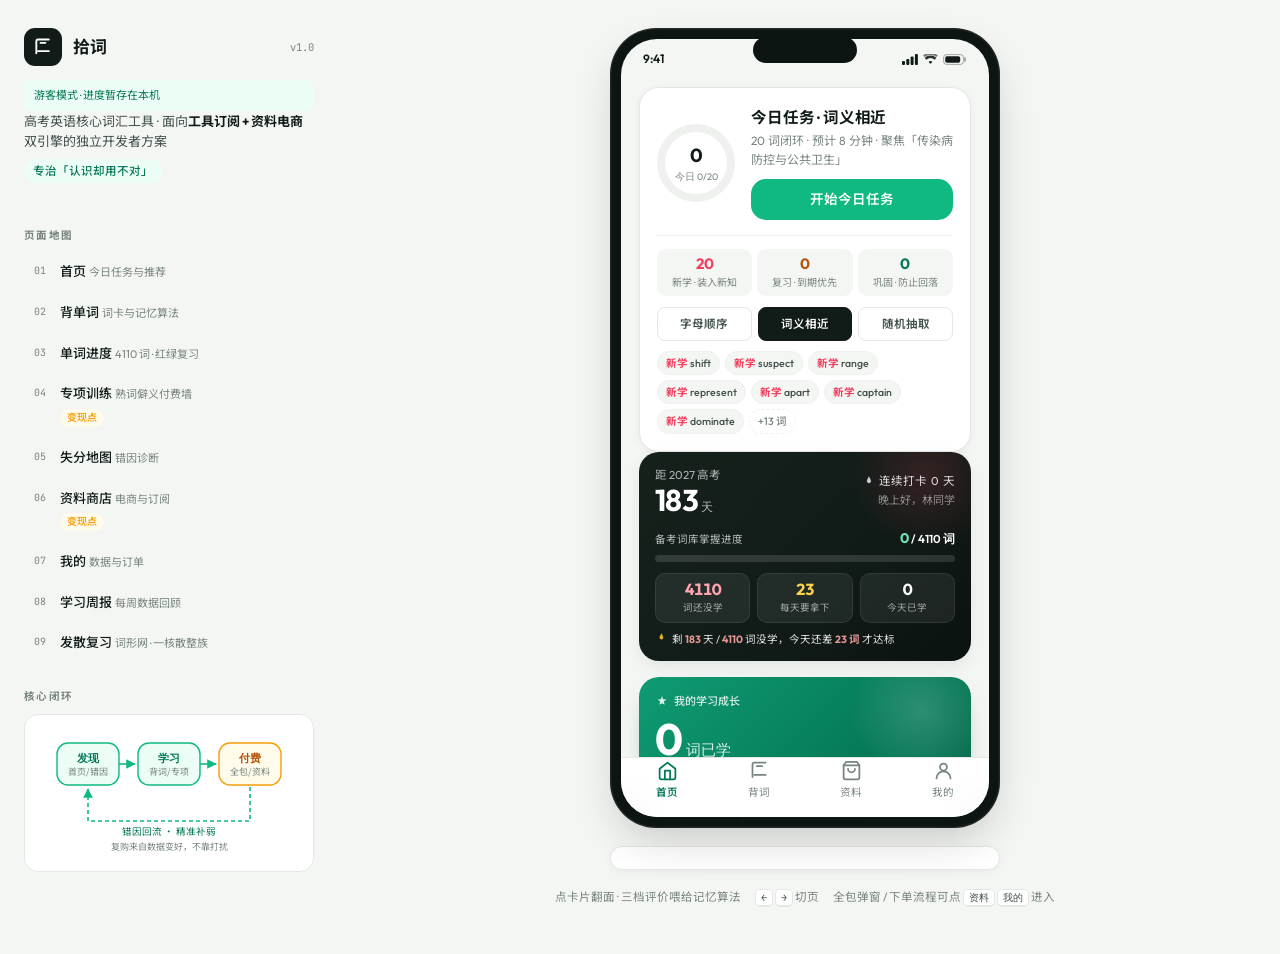
==== prototype/index.html @ 77f42fe4 "@ feat: 拾词应用完整升级 — 云服务、今日任务组卷、A-Z 索引与答题交互 - 应用架构：app/ 多文件为唯一可维护源，prototype/index.html 为构建产物 - 云服务：手机" ====
<!DOCTYPE html>
<html lang="zh-CN">
<head>
<meta charset="utf-8">
<meta name="viewport" content="width=device-width, initial-scale=1">
<title>拾词 · 高考英语核心词</title>
<link rel="preconnect" href="https://fonts.googleapis.com">
<link rel="preconnect" href="https://fonts.gstatic.com" crossorigin>
<link href="https://fonts.googleapis.com/css2?family=Outfit:wght@400;500;600;700&family=Noto+Sans+SC:wght@400;500;700&family=JetBrains+Mono:wght@400;500&display=swap" rel="stylesheet">
<style>
:root{
  --canvas:#f4f6f3;
  --card:#ffffff;
  --ink:#111c18;
  --ink-2:#42514c;
  --ink-3:#78857f;
  --line:#e4e8e3;
  --line-2:#eef1ed;
  --accent:#10b981;
  --accent-deep:#047857;
  --accent-tint:#ecfdf5;
  --danger:#f43f5e;
  --danger-tint:#fff1f3;
  --warn:#f59e0b;
  --warn-tint:#fffbeb;
  --shadow-s:0 2px 8px rgba(16,24,20,.05);
  --shadow-m:0 6px 20px -4px rgba(16,24,20,.10);
  --shadow-l:0 18px 44px -10px rgba(16,24,20,.22);
  --r-s:10px; --r-m:14px; --r-l:20px; --r-xl:26px;
}
*{box-sizing:border-box;margin:0;padding:0}
html{-webkit-text-size-adjust:100%}
body{
  font-family:'Outfit','Noto Sans SC','PingFang SC','Hiragino Sans GB','Microsoft YaHei',sans-serif;
  background:var(--canvas);color:var(--ink);
  font-size:14px;line-height:1.55;
  -webkit-font-smoothing:antialiased;
  padding:28px 24px 48px;
}
button{font:inherit;color:inherit;background:none;border:none;cursor:pointer}
svg{display:block}
::selection{background:var(--accent);color:#fff}

/* ---------- layout ---------- */
.layout{max-width:1320px;margin:0 auto;display:grid;grid-template-columns:296px minmax(0,1fr);gap:34px;align-items:start}
.side{position:sticky;top:28px;max-height:calc(100vh - 56px);overflow:auto;padding-right:6px}
.side::-webkit-scrollbar{width:5px}
.side::-webkit-scrollbar-thumb{background:#d5dbd5;border-radius:4px}

.brand{display:flex;align-items:center;gap:11px;margin-bottom:14px}
.brand-mark{width:38px;height:38px;border-radius:11px;background:var(--ink);color:#fff;display:grid;place-items:center;flex:none}
.brand h1{font-size:17px;font-weight:700;letter-spacing:-.01em}
.brand .ver{font-family:'JetBrains Mono',monospace;font-size:10.5px;color:var(--ink-3);margin-left:auto}
.side-lede{font-size:13px;color:var(--ink-2);margin-bottom:8px}
.side-lede b{color:var(--ink)}
.tagline{display:inline-block;background:var(--accent-tint);color:var(--accent-deep);font-size:11.5px;font-weight:500;padding:3px 9px;border-radius:99px;margin-bottom:18px}

.side h2{font-size:10.5px;font-weight:700;letter-spacing:.13em;text-transform:uppercase;color:var(--ink-3);margin:26px 0 10px}
.navlist{display:flex;flex-direction:column;gap:3px}
.navitem{display:flex;gap:10px;align-items:flex-start;text-align:left;padding:8px 10px;border-radius:var(--r-s);transition:background .18s,transform .18s;width:100%}
.navitem:hover{background:#fff;transform:translateX(2px)}
.navitem.on{background:#fff;box-shadow:var(--shadow-s)}
.navitem .n{font-family:'JetBrains Mono',monospace;font-size:10px;color:var(--ink-3);padding-top:2px;flex:none;width:16px}
.navitem.on .n{color:var(--accent-deep)}
.navitem .t{font-size:13px;font-weight:500;line-height:1.35}
.navitem .d{font-size:11px;color:var(--ink-3);line-height:1.4}
.navitem .pay{display:inline-block;margin-top:4px;font-size:10px;font-weight:600;color:var(--warn);background:var(--warn-tint);border-radius:99px;padding:1px 7px}

.dlist{list-style:none;display:flex;flex-direction:column;gap:11px}
.dlist li{display:grid;grid-template-columns:16px 1fr;gap:9px;font-size:12.5px;color:var(--ink-2);line-height:1.5}
.dlist .k{color:var(--accent-deep);font-weight:700;font-family:'JetBrains Mono',monospace;font-size:11px;padding-top:1px}
.dlist b{color:var(--ink);font-weight:600}

.flowcard{background:#fff;border:1px solid var(--line);border-radius:var(--r-m);padding:14px 14px 10px}
.sidefoot{font-size:11px;color:var(--ink-3);margin-top:24px;padding-top:14px;border-top:1px solid var(--line)}
.sidefoot code{font-family:'JetBrains Mono',monospace;font-size:10.5px;background:#fff;border:1px solid var(--line);padding:1px 5px;border-radius:5px}

/* ---------- stage ---------- */
.main{display:flex;flex-direction:column;align-items:center;gap:18px}
.phone{
  width:390px;height:800px;background:#0d1512;border-radius:46px;padding:11px;
  box-shadow:var(--shadow-l),0 0 0 1.5px rgba(255,255,255,.08) inset;
  position:relative;flex:none;
}
.bezel{position:relative;width:100%;height:100%;background:var(--canvas);border-radius:36px;overflow:hidden;display:flex;flex-direction:column}
.statusbar{height:40px;flex:none;display:flex;align-items:center;justify-content:space-between;padding:0 22px;font-size:12px;font-weight:600;font-family:'Outfit',sans-serif;color:var(--ink)}
.sb-r{display:flex;gap:5px;align-items:center}
.notch{position:absolute;top:9px;left:50%;transform:translateX(-50%);width:104px;height:26px;background:#0d1512;border-radius:99px;z-index:40}
.screens{flex:1;position:relative;overflow:hidden}
.screen{position:absolute;inset:0;overflow-y:auto;overflow-x:hidden;padding:0 18px 26px;display:none;scrollbar-width:none}
.screen::-webkit-scrollbar{display:none}
.screen.on{display:block;animation:fade .26s ease}
@keyframes fade{from{opacity:0;transform:translateY(6px)}to{opacity:1;transform:none}}
.screen.sub .stophon{display:none}

.home-ind{position:absolute;bottom:7px;left:50%;transform:translateX(-50%);width:132px;height:4.5px;border-radius:99px;background:rgba(17,28,24,.26);z-index:45;pointer-events:none}

/* ---------- tabbar ---------- */
.tabbar{height:60px;flex:none;background:rgba(255,255,255,.93);backdrop-filter:blur(14px);border-top:1px solid var(--line);display:flex;padding-bottom:14px;transition:transform .28s ease}
.phone.no-tab .tabbar{transform:translateY(100%);position:absolute;bottom:0;left:11px;right:11px;border-radius:0 0 36px 36px}
.tab{flex:1;display:flex;flex-direction:column;align-items:center;justify-content:center;gap:3px;font-size:10.5px;color:var(--ink-3);transition:color .18s}
.tab.on{color:var(--accent-deep);font-weight:600}
.tab .badge{position:absolute;top:6px;margin-left:22px;background:var(--danger);color:#fff;font-size:9px;line-height:1;padding:2px 4.5px;border-radius:99px;font-family:'Outfit',sans-serif;font-weight:700}

/* ---------- generic phone UI ---------- */
.ptop{padding-top:8px}
.scr-title{font-size:22px;font-weight:700;letter-spacing:-.02em;margin:2px 0 2px}
.scr-sub{font-size:12.5px;color:var(--ink-3);margin-bottom:14px}
.sec-head{display:flex;align-items:baseline;justify-content:space-between;margin:20px 0 10px}
.sec-head h3{font-size:14px;font-weight:700;letter-spacing:-.01em}
.sec-head .more{font-size:12px;color:var(--accent-deep);font-weight:600;display:flex;align-items:center;gap:2px}
.card{background:var(--card);border:1px solid var(--line);border-radius:var(--r-l);box-shadow:var(--shadow-s)}
.btn{display:flex;align-items:center;justify-content:center;gap:7px;width:100%;border-radius:15px;font-weight:600;transition:transform .16s,opacity .16s,background .16s}
.btn:active{transform:scale(.975)}
.btn-primary{background:var(--accent);color:#fff;font-size:15px;padding:14px}
.btn-primary:hover{background:var(--accent-deep)}
.btn-ghost{background:#fff;border:1px solid var(--line);color:var(--ink-2);font-size:14px;padding:12px}
.btn-ghost:hover{border-color:var(--ink-3)}
.btn-line{background:transparent;color:var(--accent-deep);font-size:13px;font-weight:600;padding:10px}
.btn-sm{font-size:12.5px;padding:9px 14px;border-radius:11px;width:auto;display:inline-flex}
.btn-dark{background:var(--ink);color:#fff;font-size:15px;padding:14px}

.backbar{display:flex;align-items:center;gap:10px;padding:6px 0 12px}
.backbar h3{font-size:16px;font-weight:700;letter-spacing:-.01em}
.icon-btn{width:32px;height:32px;border-radius:10px;background:#fff;border:1px solid var(--line);display:grid;place-items:center;flex:none;transition:background .16s}
.icon-btn:hover{background:var(--line-2)}

/* ---------- home ---------- */
/* 高考备考仪表盘：倒计时 + 备考进度 + 危机感数据，绑定真实学习数据 */
.countdown{display:block;background:linear-gradient(135deg,#16211c 0%,var(--ink) 55%,#0b120f 100%);color:#fff;border-radius:var(--r-l);padding:14px 16px 13px;margin-bottom:16px;box-shadow:var(--shadow-m);position:relative;overflow:hidden}
.countdown::before{content:"";position:absolute;right:-30px;top:-50px;width:150px;height:150px;border-radius:50%;background:radial-gradient(circle,rgba(244,63,94,.16),rgba(244,63,94,0) 68%)}
.cd-top{display:flex;align-items:center;justify-content:space-between;position:relative;z-index:1}
.countdown .lbl{font-size:11.5px;opacity:.66}
.countdown .num{font-family:'Outfit',sans-serif;font-size:30px;font-weight:700;line-height:1.08;letter-spacing:-.02em}
.countdown .num small{font-size:12px;font-weight:500;opacity:.7;margin-left:3px}
.countdown .r{text-align:right}
.countdown .streak{font-size:11.5px;opacity:.85;display:flex;align-items:center;gap:4px;justify-content:flex-end}
.cd-greet{font-size:11px;opacity:.5;margin-top:2px}
/* 备考进度条 */
.cd-meter{margin-top:12px;position:relative;z-index:1}
.cd-mrow{display:flex;align-items:baseline;justify-content:space-between;margin-bottom:5px}
.cd-mrow .t{font-size:10.5px;opacity:.7}
.cd-mrow .v{font-family:'Outfit',sans-serif;font-size:11.5px;font-weight:600}
.cd-mrow .v b{color:#6ee7b7;font-size:14px}
.cd-track{height:7px;background:rgba(255,255,255,.13);border-radius:99px;overflow:hidden}
.cd-track i{display:block;height:100%;width:0;border-radius:99px;background:linear-gradient(90deg,#34d399,#a7f3d0);transition:width .8s cubic-bezier(.4,0,.2,1);box-shadow:0 0 10px rgba(52,211,153,.6)}
/* 危机感数据行 */
.cd-stats{display:flex;gap:7px;margin-top:11px}
.cd-stat{flex:1;background:rgba(255,255,255,.07);border:1px solid rgba(255,255,255,.08);border-radius:10px;padding:7px 6px;text-align:center}
.cd-stat b{display:block;font-family:'Outfit',sans-serif;font-size:16px;font-weight:700;line-height:1.1;font-variant-numeric:tabular-nums}
.cd-stat span{font-size:9.5px;opacity:.6;display:block;margin-top:2px}
.cd-stat.warn b{color:#fda4af}
.cd-stat.hot b{color:#fcd34d}
.cd-urgent{margin-top:9px;font-size:10.5px;line-height:1.5;opacity:.9;display:flex;align-items:flex-start;gap:5px}
.cd-urgent .fire{flex:none}
.cd-urgent b{color:#fca5a5;font-weight:700}
.cd-urgent.good b{color:#6ee7b7}

.today-card{padding:17px;display:flex;gap:16px;align-items:center}
.ring{width:78px;height:78px;border-radius:50%;flex:none;display:grid;place-items:center;position:relative}
.ring::after{content:"";position:absolute;inset:8px;background:#fff;border-radius:50%}
.ring-in{position:relative;z-index:2;text-align:center;font-family:'Outfit',sans-serif}
.ring-in b{font-size:19px;font-weight:700;letter-spacing:-.02em}
.ring-in span{display:block;font-size:9.5px;color:var(--ink-3);margin-top:-2px}
.today-meta{flex:1;min-width:0}
.today-meta h4{font-size:15.5px;font-weight:700;letter-spacing:-.01em;margin-bottom:3px}
.today-meta p{font-size:12px;color:var(--ink-3);margin-bottom:10px}
.today-top{display:flex;gap:16px;align-items:center}
.dp-seg{display:flex;gap:5px;margin-top:15px;padding-top:13px;border-top:1px solid var(--line-2)}
.dp-seg .seg{flex:1;text-align:center;border-radius:9px;padding:7px 3px 6px;background:var(--canvas)}
.dp-seg .seg b{display:block;font-family:'Outfit';font-size:15px;font-weight:700;line-height:1.1}
.dp-seg .seg span{display:block;font-size:10px;color:var(--ink-3);margin-top:2px}
.dp-seg .seg.s-new b{color:var(--danger)}
.dp-seg .seg.s-review b{color:#b45309}
.dp-seg .seg.s-consolidate b{color:var(--accent-deep)}
.dp-orders{display:flex;gap:6px;margin-top:11px}
.dp-orders button{flex:1;font-size:11.5px;font-weight:600;border:1px solid var(--line);background:#fff;color:var(--ink-2);border-radius:8px;padding:7px 4px;cursor:pointer;transition:.15s}
.dp-orders button.on{background:var(--ink);border-color:var(--ink);color:#fff}
.dp-peek{display:flex;flex-wrap:wrap;gap:5px;margin-top:10px}
.dp-peek .pk{font-size:10.5px;font-weight:500;padding:3px 8px;border-radius:99px;background:var(--canvas);color:var(--ink-2);border:1px solid var(--line-2)}
.dp-peek .pk b{font-weight:700}
.dp-peek .pk.k-new b{color:var(--danger)}
.dp-peek .pk.k-review b{color:#b45309}
.dp-peek .pk.k-consolidate b{color:var(--accent-deep)}
.dp-peek .pk.more{color:var(--ink-3);background:transparent;border-style:dashed}

.hero-entry{background:linear-gradient(160deg,var(--accent) 0%,var(--accent-deep) 100%);color:#fff;border-radius:var(--r-l);padding:16px 17px;margin-bottom:11px;box-shadow:0 10px 24px -12px rgba(4,120,87,.65);position:relative;overflow:hidden}
.hero-entry::after{content:"";position:absolute;right:-34px;top:-34px;width:120px;height:120px;border-radius:50%;background:rgba(255,255,255,.09)}
.hero-entry .k{display:inline-flex;align-items:center;gap:4px;font-size:10.5px;font-weight:600;background:rgba(255,255,255,.2);padding:2px 8px;border-radius:99px;margin-bottom:8px}
.hero-entry h4{font-size:16.5px;font-weight:700;letter-spacing:-.01em;margin-bottom:4px}
.hero-entry p{font-size:12px;opacity:.88;margin-bottom:12px}
.hero-entry .go{background:#fff;color:var(--accent-deep);font-size:13px;font-weight:700;padding:9px 16px;border-radius:11px;display:inline-flex;align-items:center;gap:5px}

.two-grid{display:grid;grid-template-columns:1fr 1fr;gap:11px}
.small-entry{padding:14px}
.small-entry .ic{width:32px;height:32px;border-radius:10px;display:grid;place-items:center;margin-bottom:9px}
.small-entry h4{font-size:14px;font-weight:700;letter-spacing:-.01em;margin-bottom:2px}
.small-entry p{font-size:11.5px;color:var(--ink-3);margin-bottom:9px;line-height:1.4}
.small-entry .go{font-size:11.5px;font-weight:700;color:var(--accent-deep);display:flex;align-items:center;gap:3px}

.prod-scroll{display:flex;gap:11px;overflow-x:auto;padding-bottom:6px;margin:0 -18px;padding-left:18px;padding-right:18px;scrollbar-width:none}
.prod-scroll::-webkit-scrollbar{display:none}
.prod-card{width:158px;flex:none;overflow:hidden}
.prod-cover{height:92px;border-radius:14px 14px 0 0;display:grid;place-items:center;color:#fff;font-weight:700;font-size:12.5px;letter-spacing:.02em;text-align:center;padding:8px;line-height:1.3}
.prod-body{padding:10px 11px 12px;border:1px solid var(--line);border-top:none;border-radius:0 0 14px 14px;background:#fff}
.prod-body h5{font-size:12.5px;font-weight:600;line-height:1.35;height:34px;overflow:hidden;margin-bottom:6px}
.prod-price{display:flex;align-items:baseline;gap:6px}
.prod-price b{font-family:'Outfit',sans-serif;font-size:16px;font-weight:700;color:var(--danger);letter-spacing:-.02em}
.prod-price span{font-size:10.5px;color:var(--ink-3);text-decoration:line-through}
.prod-meta{font-size:10.5px;color:var(--ink-3);margin-top:3px}

/* ---------- study / card ---------- */
.studybar{display:flex;align-items:center;gap:11px;padding:6px 0 14px}
.pbar{flex:1;height:6px;background:var(--line);border-radius:99px;overflow:hidden}
.pbar i{display:block;height:100%;background:var(--accent);border-radius:99px;transition:width .35s cubic-bezier(.4,0,.2,1)}
.studybar .cnt{font-family:'JetBrains Mono',monospace;font-size:11px;color:var(--ink-3);flex:none}

.wcard-wrap{perspective:1400px;margin-bottom:16px}
.wcard{position:relative;transform-style:preserve-3d;transition:transform .5s cubic-bezier(.4,.2,.2,1);cursor:pointer;display:grid}
.wcard.flip{transform:rotateY(180deg)}
.face{grid-area:1/1;align-self:start;backface-visibility:hidden;-webkit-backface-visibility:hidden;background:#fff;border:1px solid var(--line);border-radius:var(--r-xl);box-shadow:var(--shadow-m);padding:26px 22px;min-height:270px;display:flex;flex-direction:column}
.face.back{transform:rotateY(180deg);padding:20px 19px;justify-content:flex-start}
/* 今日任务答错翻卡背面：限制高度并可滚动，容纳义项树/例句/搭配/词形网 */
.wcard .face.back{max-height:62vh;overflow-y:auto;overscroll-behavior:contain}
.wcard .face.back .w-word{margin-bottom:1px}
.wcard .face.back .bk-title{margin-top:12px;margin-bottom:5px}
.qfeed.ok b{color:var(--accent-deep)}
.w-word{font-family:'Outfit',sans-serif;font-size:33px;font-weight:600;letter-spacing:-.02em;line-height:1.1}
.w-ipa{font-family:'JetBrains Mono',monospace;font-size:12px;color:var(--ink-3);margin-top:5px}
.w-pos{font-size:11px;font-weight:600;color:var(--accent-deep);background:var(--accent-tint);padding:2px 8px;border-radius:99px;margin-top:11px;align-self:flex-start}
.w-def{font-size:15px;margin-top:11px;line-height:1.6}
.w-def .pos-tag{font-size:11px;color:var(--ink-3);font-family:'Outfit',sans-serif;margin-right:5px}
.tap-hint{margin-top:auto;text-align:center;font-size:11.5px;color:var(--ink-3);display:flex;align-items:center;justify-content:center;gap:5px}

.bk-row{display:flex;align-items:center;gap:6px;margin-bottom:12px}
.bk{font-size:10.5px;font-weight:600;padding:2.5px 8px;border-radius:7px;background:var(--warn-tint);color:#b45309}
.bk.g{background:var(--accent-tint);color:var(--accent-deep)}
.bk.n{background:#eef2ff;color:#4f46e5}
.bk-title{font-size:10.5px;font-weight:700;letter-spacing:.09em;text-transform:uppercase;color:var(--ink-3);margin:14px 0 7px;display:flex;align-items:center;gap:6px}
.ex{background:var(--accent-tint);border-left:2.5px solid var(--accent);border-radius:0 12px 12px 0;padding:11px 13px}
.ex p{font-size:13.5px;line-height:1.55;color:var(--ink)}
.ex .zh{font-size:12px;color:var(--ink-2);margin-top:6px}
.ex .src{font-size:10px;color:var(--ink-3);margin-top:7px;display:flex;align-items:center;gap:4px}
.cols{display:flex;flex-wrap:wrap;gap:6px}
.col{font-size:12px;background:var(--line-2);border-radius:8px;padding:5px 9px;color:var(--ink-2);font-family:'Outfit','Noto Sans SC',sans-serif}
.word-note{font-size:12.5px;color:var(--ink-2);line-height:1.6;background:var(--warn-tint);border-radius:12px;padding:10px 12px}
.word-note b{color:#b45309}
/* 词形网：第二记忆维度，琥珀色系，与义项树的绿色区分 */
.fam-wrap{border:1px solid #f3d9a4;border-radius:12px;padding:11px 12px;background:#fffdf7}
.fam-hd{display:flex;align-items:center;justify-content:space-between;margin-bottom:9px}
.fam-hd .fam-core{font-family:'Outfit',sans-serif;font-size:15px;font-weight:600;color:var(--ink)}
.fam-hd .fam-state{font-family:'JetBrains Mono',monospace;font-size:10px;color:#b45309}
.fam-group{margin-top:8px}
.fam-lbl{font-size:10px;color:var(--ink-3);letter-spacing:.04em;margin-bottom:5px;display:flex;align-items:center;gap:5px}
.fam-lbl .dot{width:6px;height:6px;border-radius:50%;display:inline-block}
.fam-lbl .dot.deriv{background:#d97706}
.fam-lbl .dot.conf{background:var(--danger)}
.fam-chips{display:flex;flex-wrap:wrap;gap:5px}
.fchip{font-family:'Outfit','Noto Sans SC',sans-serif;font-size:11.5px;background:#fff;border:1px solid #f0d9b0;border-radius:7px;padding:4px 8px;color:#92400e}
.fchip.derived{border-style:dashed}
.fchip.conf{border-color:#f3c4c9;color:var(--danger);background:var(--danger-tint)}
.fam-mast{margin-top:9px}
.fam-mast .mast-bar{background:#f6e7cd}
.fam-mast .mast-fill{background:#d97706}
.reflow-note{margin-top:10px;display:flex;align-items:center;gap:6px;font-size:11px;color:#b45309;background:#fffbeb;border:1px dashed #f0c674;border-radius:8px;padding:7px 9px;line-height:1.4}
/* 发散复习页 */
.fam-lead{padding:4px 2px 0}
.fam-lead h3{font-family:'Outfit','Noto Sans SC',sans-serif;font-size:19px;font-weight:600;margin:0 0 4px}
.fam-lead p{font-size:12px;color:var(--ink-3);margin:0 0 4px;line-height:1.6}
.fam-filter{display:flex;gap:6px;flex-wrap:wrap;margin:12px 0 6px}
.fam-filter button{font-size:11.5px;border:1px solid var(--line);background:#fff;border-radius:999px;padding:6px 12px;color:var(--ink-2);cursor:pointer}
.fam-filter button.on{background:#fffbeb;border-color:#f0c674;color:#b45309;font-weight:500}
.fam-qcard{background:#fff;border:1px solid var(--line);border-radius:16px;padding:18px;margin-top:12px}
.fam-qhead{display:flex;align-items:flex-start;justify-content:space-between;gap:10px}
.fam-qword{font-family:'Outfit',sans-serif;font-size:27px;font-weight:600;letter-spacing:-.02em}
.fam-qipa{font-family:'JetBrains Mono',monospace;font-size:11px;color:var(--ink-3);margin-top:2px}
.fam-mring{width:52px;height:52px;flex:none;position:relative}
.fam-mring svg{width:52px;height:52px;transform:rotate(-90deg)}
.fam-mring .lbl{position:absolute;inset:0;display:grid;place-items:center;font-family:'JetBrains Mono',monospace;font-size:11px;color:var(--ink)}
.fam-sep{margin:16px 0 10px;font-size:10px;letter-spacing:.1em;color:var(--ink-3);display:flex;align-items:center;gap:7px}
.fam-sep::after{content:'';flex:1;height:1px;background:var(--line-2)}
.fam-wordgrid{display:flex;flex-wrap:wrap;gap:7px}
.fam-bigchip{font-family:'Outfit','Noto Sans SC',sans-serif;font-size:14px;border-radius:10px;padding:9px 13px;border:1.5px solid #f0d9b0;background:#fffdf7;color:#92400e}
.fam-bigchip.conf{border-color:#f3c4c9;background:var(--danger-tint);color:var(--danger)}
.fam-sensehint{margin-top:14px;background:var(--accent-tint);border-radius:11px;padding:11px 13px;font-size:12.5px;line-height:1.6;color:var(--ink-2)}
.fam-sensehint b{color:var(--accent-deep)}
.fam-rate{display:grid;grid-template-columns:1fr 1fr 1fr;gap:9px;margin-top:16px}
.fam-rate button{border-radius:14px;padding:12px 6px;text-align:center;border:1.5px solid var(--line);background:#fff;cursor:pointer}
.fam-rate button b{display:block;font-size:13px;font-weight:600}
.fam-rate button span{font-size:10px;color:var(--ink-3);font-family:'JetBrains Mono',monospace}
.fam-rate button.u:hover{border-color:var(--danger);background:var(--danger-tint)}
.fam-rate button.v:hover{border-color:var(--warn);background:var(--warn-tint)}
.fam-rate button.k:hover{border-color:var(--accent);background:var(--accent-tint)}
.fam-sched{margin-top:11px;text-align:center;font-family:'JetBrains Mono',monospace;font-size:10.5px;color:var(--ink-3);min-height:14px}
.fam-empty{text-align:center;padding:48px 20px;color:var(--ink-3)}
.fam-empty h3{font-size:17px;color:var(--ink);margin:12px 0 6px}
/* 书籍详情 + 试读 */
.bk-cover{background:linear-gradient(150deg,#0f766e,#115e59);border-radius:16px;padding:20px;color:#fff;position:relative;overflow:hidden}
.bk-cover .bk-eyebrow{font-family:'JetBrains Mono',monospace;font-size:10px;letter-spacing:.12em;opacity:.75}
.bk-cover h2{font-family:'Outfit','Noto Sans SC',sans-serif;font-size:23px;font-weight:600;line-height:1.3;margin:8px 0 6px}
.bk-cover .bk-sub{font-size:12px;opacity:.85;line-height:1.6}
.bk-cover .bk-badge{position:absolute;top:16px;right:16px;font-size:10px;background:rgba(255,255,255,.18);border:1px solid rgba(255,255,255,.3);border-radius:999px;padding:4px 10px}
.bk-pts{display:flex;flex-direction:column;gap:9px;margin:14px 0}
.bk-pt{display:flex;gap:9px;align-items:flex-start;font-size:12.5px;color:var(--ink-2);line-height:1.5}
.bk-pt .ic{width:20px;height:20px;border-radius:7px;background:var(--accent-tint);color:var(--accent-deep);display:grid;place-items:center;flex:none;margin-top:1px}
.bk-pt b{color:var(--ink)}
.bk-tiers{display:flex;flex-direction:column;gap:8px;margin:12px 0}
.bk-tier{display:flex;align-items:center;justify-content:space-between;border:1.5px solid var(--line);border-radius:12px;padding:11px 13px;cursor:pointer;background:#fff}
.bk-tier.on{border-color:var(--accent);background:var(--accent-tint)}
.bk-tier .lt b{font-size:13.5px}
.bk-tier .lt span{display:block;font-size:11px;color:var(--ink-3);margin-top:2px}
.bk-tier .rt{font-family:'Outfit',sans-serif;font-size:17px;font-weight:600;color:var(--accent-deep)}
.bk-preview{margin-top:14px}
.bk-preview .pv-head{display:flex;align-items:center;justify-content:space-between;margin-bottom:9px}
.bk-preview .pv-head h4{font-size:13.5px;margin:0}
.bk-preview .pv-head span{font-size:11px;color:var(--ink-3)}
.pv-word{background:#fff;border:1px solid var(--line);border-radius:14px;padding:15px;margin-bottom:9px}
.pv-word .pv-top{display:flex;align-items:baseline;gap:9px;margin-bottom:10px}
.pv-word .pv-w{font-family:'Outfit',sans-serif;font-size:21px;font-weight:600}
.pv-word .pv-ipa{font-family:'JetBrains Mono',monospace;font-size:10.5px;color:var(--ink-3)}
.pv-sense{border-top:1px dashed var(--line);padding-top:9px;margin-top:9px}
.pv-sense:first-of-type{border-top:none;padding-top:0;margin-top:0}
.pv-sense .pv-st{font-size:12.5px;font-weight:600;color:var(--ink)}
.pv-sense .lv{font-family:'JetBrains Mono',monospace;font-size:9px;color:var(--danger);border:1px solid var(--danger);border-radius:4px;padding:1px 5px;margin-left:6px}
.pv-sense .pv-ex{font-size:12px;color:var(--ink-2);line-height:1.6;margin:5px 0 3px;font-style:italic}
.pv-sense .pv-zh{font-size:11.5px;color:var(--ink-3);line-height:1.5}
.pv-sense .pv-col{font-size:10.5px;color:var(--accent-deep);margin-top:5px}
.pv-sense .pv-src{font-size:9.5px;color:var(--ink-3);margin-top:5px;font-family:'JetBrains Mono',monospace}
.pv-more{text-align:center;padding:10px;font-size:12px;color:var(--ink-3)}
/* 搭配速记手册试读 */
.bk2-cover{background:linear-gradient(150deg,#475569,#1e293b);border-radius:16px;padding:20px;color:#fff;position:relative;overflow:hidden}
.bk2-cover .bk-eyebrow{font-family:'JetBrains Mono',monospace;font-size:10px;letter-spacing:.12em;opacity:.75}
.bk2-cover h2{font-family:'Outfit','Noto Sans SC',sans-serif;font-size:23px;font-weight:600;line-height:1.3;margin:8px 0 6px}
.bk2-cover .bk-sub{font-size:12px;opacity:.85;line-height:1.6}
.bk2-cover .bk-badge{position:absolute;top:16px;right:16px;font-size:10px;background:rgba(255,255,255,.18);border:1px solid rgba(255,255,255,.3);border-radius:999px;padding:4px 10px}
.cl-group{margin-top:9px}
.cl-group-hd{font-size:11.5px;color:var(--ink-3);margin-bottom:5px;display:flex;align-items:center;gap:6px}
.cl-group-hd .trap{font-family:'JetBrains Mono',monospace;font-size:9px;color:var(--danger);border:1px solid var(--danger);border-radius:4px;padding:1px 5px}
.cl-item{border:1px solid var(--line);border-radius:9px;padding:8px 10px;margin-bottom:6px;background:#fff}
.cl-item .cl-t{font-family:'Outfit',sans-serif;font-size:13px;font-weight:500;color:var(--ink)}
.cl-item .cl-type{font-family:'JetBrains Mono',monospace;font-size:9px;color:#64748b;background:#f1f5f9;border-radius:4px;padding:1px 5px;margin-left:6px}
.cl-item .cl-ex{font-size:11.5px;color:var(--ink-2);line-height:1.55;margin-top:4px;font-style:italic}
.cl-item .cl-zh{font-size:10.5px;color:var(--ink-3);margin-top:2px}
.cl-item .cl-src{font-size:9px;color:var(--ink-3);margin-top:4px;font-family:'JetBrains Mono',monospace}
/* 训练册试读 */
.bk3-cover{background:linear-gradient(150deg,#b45309,#78350f);border-radius:16px;padding:20px;color:#fff;position:relative;overflow:hidden}
.bk3-cover .bk-eyebrow{font-family:'JetBrains Mono',monospace;font-size:10px;letter-spacing:.12em;opacity:.8}
.bk3-cover h2{font-family:'Outfit','Noto Sans SC',sans-serif;font-size:22px;font-weight:600;line-height:1.3;margin:8px 0 6px}
.bk3-cover .bk-sub{font-size:11.5px;opacity:.88;line-height:1.6}
.bk3-cover .bk-badge{position:absolute;top:16px;right:16px;font-size:10px;background:rgba(255,255,255,.18);border:1px solid rgba(255,255,255,.35);border-radius:999px;padding:4px 10px}
.qz-q{background:#fff;border:1px solid var(--line);border-radius:13px;padding:14px;margin-bottom:9px}
.qz-q .qz-hd{display:flex;justify-content:space-between;font-size:10.5px;color:var(--ink-3);font-family:'JetBrains Mono',monospace;margin-bottom:7px}
.qz-q .qz-stem{font-size:12.5px;line-height:1.6;color:var(--ink)}
.qz-q .qz-stem .blank{color:var(--accent-deep);font-weight:600;border-bottom:1px solid var(--accent)}
.qz-q .qz-cn{font-size:11px;color:var(--ink-3);line-height:1.5;margin-top:5px}
.qz-q .qz-opts{margin-top:9px;display:flex;flex-direction:column;gap:5px}
.qz-q .qz-opt{font-size:11.5px;padding:6px 9px;border-radius:7px;background:var(--line-2);color:var(--ink-2)}
.qz-q .qz-opt.right{background:var(--accent-tint);color:var(--accent-deep);font-weight:500}
.qz-q .qz-ans{font-size:11px;color:var(--ink-2);margin-top:8px;line-height:1.55}
.qz-q .qz-ans b{color:var(--accent-deep)}
/* 熟词僻义 · 高考常考变体词汇 */
.trap-box{margin-top:11px;background:var(--line-2);border:1px solid var(--line);border-radius:11px;padding:11px 12px}
.trap-box h5{margin:0 0 8px;font-size:11.5px;font-weight:700;color:var(--ink);display:flex;align-items:center;gap:6px}
.trap-box h5 span{font-size:9.5px;font-family:'JetBrains Mono',monospace;color:var(--ink-3);font-weight:400}
.trap-row{display:flex;flex-wrap:wrap;gap:6px}
.trap-chip{display:inline-flex;align-items:center;gap:5px;background:#fff;border:1px solid var(--line);border-radius:8px;padding:5px 8px;font-size:11px;color:var(--ink-2);max-width:100%}
.trap-chip .k{font-size:9px;font-family:'JetBrains Mono',monospace;color:var(--accent-deep);background:var(--accent-tint);border-radius:5px;padding:2px 5px;white-space:nowrap}
.trap-chip.common .k{color:#b45309;background:#fef3c7}
.trap-chip.confusable .k{color:#7c3aed;background:#ede9fe}
.var-word{border:1px solid var(--line);border-radius:11px;padding:10px 11px;margin-bottom:8px;background:#fff}
.var-word .var-head{display:flex;align-items:baseline;justify-content:space-between;margin-bottom:7px}
.var-word .var-head b{font-family:'Outfit',sans-serif;font-size:14px;color:var(--ink)}
.var-word .var-head span{font-size:10px;color:var(--ink-3)}
.var-grid{display:grid;grid-template-columns:repeat(2,minmax(0,1fr));gap:7px}
.var-item{background:var(--line-2);border-radius:8px;padding:7px 9px;min-width:0}
.var-item .vf{font-size:11.5px;color:var(--ink);font-weight:600;word-break:break-word}
.var-item .vk{font-size:9px;font-family:'JetBrains Mono',monospace;color:var(--ink-3);margin-top:3px}
/* 核心变体词熟练度 */
.tw-sum{display:grid;grid-template-columns:repeat(4,1fr);gap:7px;margin:10px 0 12px}
.tw-sum .cell{background:var(--line-2);border-radius:11px;padding:10px 4px;text-align:center}
.tw-sum .cell b{display:block;font-family:'Outfit',sans-serif;font-size:17px;font-weight:700;color:var(--ink)}
.tw-sum .cell span{font-size:9.5px;color:var(--ink-3)}
.tw-tabs{display:flex;gap:6px;flex-wrap:wrap;margin-bottom:10px}
.tw-tab{font-size:11px;padding:6px 10px;border-radius:999px;border:1px solid var(--line);background:#fff;color:var(--ink-2)}
.tw-tab.on{background:var(--accent-tint);border-color:var(--accent);color:var(--accent-deep);font-weight:600}
.tw-search{width:100%;border:1px solid var(--line);border-radius:10px;padding:9px 11px;font-size:12px;background:#fff;color:var(--ink);margin-bottom:10px;outline:none}
.tw-row{border:1px solid var(--line);border-radius:12px;padding:11px 12px;margin-bottom:8px;background:#fff}
.tw-row .hd{display:flex;align-items:center;justify-content:space-between;gap:8px}
.tw-row .hd b{font-family:'Outfit',sans-serif;font-size:15px;color:var(--ink)}
.tw-row .hd .lv{font-size:9px;font-family:'JetBrains Mono',monospace;color:var(--ink-3);background:var(--line-2);border-radius:5px;padding:2px 6px}
.tw-row .sense{font-size:11px;color:var(--ink-2);line-height:1.5;margin-top:4px}
.tw-row .meta{font-size:10px;color:var(--ink-3);margin-top:5px}
.tw-bar{height:5px;border-radius:999px;background:var(--line);overflow:hidden;margin-top:8px}
.tw-bar i{display:block;height:100%;border-radius:999px;background:var(--accent)}
.tw-acts{display:flex;gap:6px;margin-top:9px;flex-wrap:wrap}
.tw-acts button{font-size:10.5px;padding:5px 9px;border-radius:8px;border:1px solid var(--line);background:var(--line-2);color:var(--ink-2)}
.tw-acts button.primary{background:var(--accent-tint);border-color:var(--accent);color:var(--accent-deep);font-weight:600}
.tw-empty{text-align:center;font-size:12px;color:var(--ink-3);padding:24px 10px}
/* 30天计划表试读 */
.bk4-cover{background:linear-gradient(150deg,#0369a1,#075985);border-radius:16px;padding:20px;color:#fff;position:relative;overflow:hidden}
.bk4-cover .bk-eyebrow{font-family:'JetBrains Mono',monospace;font-size:10px;letter-spacing:.12em;opacity:.8}
.bk4-cover h2{font-family:'Outfit','Noto Sans SC',sans-serif;font-size:21px;font-weight:600;line-height:1.3;margin:8px 0 6px}
.bk4-cover .bk-sub{font-size:11.5px;opacity:.88;line-height:1.6}
.bk4-cover .bk-badge{position:absolute;top:16px;right:16px;font-size:10px;background:rgba(255,255,255,.18);border:1px solid rgba(255,255,255,.35);border-radius:999px;padding:4px 10px}
.pl-grid{display:grid;grid-template-columns:repeat(5,1fr);gap:6px;margin-top:8px}
.pl-cell{border:1px solid var(--line);border-radius:9px;padding:8px 4px;text-align:center;background:#fff;min-height:56px}
.pl-cell.review{background:var(--line-2)}
.pl-cell .d{font-family:'JetBrains Mono',monospace;font-size:10px;color:var(--ink-3)}
.pl-cell .n{font-family:'Outfit',sans-serif;font-size:16px;font-weight:600;color:var(--accent-deep);margin:2px 0}
.pl-cell.review .n{color:var(--ink-3);font-size:12px}
.pl-cell .t{font-size:8.5px;color:var(--ink-3)}
.pl-phase{font-size:11px;color:#0369a1;font-weight:500;margin:12px 0 4px;display:flex;align-items:center;gap:5px}
.pl-phase::before{content:'';width:3px;height:12px;background:#0284c7;border-radius:2px}
.pl-review{font-size:10.5px;color:#b45309;background:var(--warn-tint);border-radius:7px;padding:6px 9px;margin-top:5px;line-height:1.5}

.rate{display:grid;grid-template-columns:1fr 1fr 1fr;gap:9px;margin-top:16px}
/* 评价栏吸底：义项树把卡片撑高后，三档按钮必须始终留在手机可视区内 */
.study-foot{position:sticky;bottom:0;z-index:6;margin-top:14px;padding:10px 0 2px;background:var(--canvas);box-shadow:0 -14px 16px -12px rgba(17,28,24,.22)}
.study-foot .rate{margin-top:0}
.rbtn{border-radius:14px;padding:12px 6px;text-align:center;border:1.5px solid var(--line);background:#fff;transition:all .16s}
.rbtn b{display:block;font-size:13.5px;font-weight:600}
.rbtn span{font-size:10px;color:var(--ink-3);font-family:'JetBrains Mono',monospace}
.rbtn:hover{border-color:var(--ink-3)}
.rbtn.unknown:hover{border-color:var(--danger);background:var(--danger-tint)}
.rbtn.vague:hover{border-color:var(--warn);background:var(--warn-tint)}
.rbtn.known:hover{border-color:var(--accent);background:var(--accent-tint)}
.rbtn.on{transform:scale(.96)}
/* ── 义项树：掌握度挂在义项上（教研体系地基）── */
.sense-tree{display:flex;flex-direction:column;gap:7px}
.sense-row{border:1px solid var(--line);border-radius:11px;padding:9px 11px;background:var(--line-2);position:relative}
.sense-row.focus{border-color:var(--accent);background:var(--accent-tint)}
.sense-top{display:flex;align-items:baseline;gap:7px;flex-wrap:wrap}
.sense-txt{font-size:13px;font-weight:500;line-height:1.45}
.sense-lv{font-family:'JetBrains Mono',monospace;font-size:9.5px;padding:2px 6px;border-radius:5px;background:#fff;border:1px solid var(--line);color:var(--ink-3);letter-spacing:.04em}
.sense-lv.trap{color:var(--danger);border-color:var(--danger);background:var(--danger-tint)}
.sense-due{margin-left:auto;font-family:'JetBrains Mono',monospace;font-size:10px;color:var(--ink-3);white-space:nowrap}
.mast-bar{height:4px;border-radius:3px;background:var(--line);margin-top:7px;overflow:hidden}
.mast-fill{height:100%;border-radius:3px;background:var(--accent);transition:width .3s}
.mast-fill.low{background:var(--danger)}
.mast-fill.mid{background:var(--warn)}
.mast-meta{display:flex;justify-content:space-between;font-size:10.5px;color:var(--ink-3);margin-top:4px;font-family:'JetBrains Mono',monospace}
/* ── FSRS 排期反馈 ── */
.fsrs-line{text-align:center;font-size:11.5px;color:var(--ink-3);margin-top:12px;line-height:1.6;font-family:'JetBrains Mono',monospace}
.fsrs-line b{color:var(--ink-2);font-weight:500}
.fsrs-line .sched{display:block;margin-top:3px;color:var(--ink-2);font-family:'Noto Sans SC',sans-serif;font-size:12px}
.fsrs-line .sched em{font-style:normal;color:var(--accent-deep);font-weight:600}
.mast-chip{display:inline-flex;align-items:center;gap:5px;font-family:'JetBrains Mono',monospace;font-size:10px;color:var(--ink-3);border:1px solid var(--line);border-radius:999px;padding:3px 9px;background:var(--line-2)}
/* ===== 背词 · 记忆专项训练（选择题 + 智能取词） ===== */
.smodes{display:flex;gap:6px;overflow-x:auto;margin:2px 0 14px;scrollbar-width:none;padding-bottom:2px}
.smodes::-webkit-scrollbar{display:none}
.smodes button{flex:none;font-size:11.5px;font-weight:600;border:1px solid var(--line);background:#fff;color:var(--ink-2);border-radius:999px;padding:7px 13px;cursor:pointer;white-space:nowrap}
.smodes button.on{background:var(--ink);border-color:var(--ink);color:#fff}
.qbadge{display:inline-flex;align-items:center;gap:5px;font-size:10.5px;font-weight:600;padding:3px 9px;border-radius:99px;background:var(--accent-tint);color:var(--accent-deep)}
.qbadge.fam{background:#fffbeb;color:#b45309}
.qbadge.trap{background:var(--danger-tint);color:var(--danger)}
.qstem{font-size:14.5px;line-height:1.6;margin:12px 0 14px;color:var(--ink)}
.qstem .kw{font-family:'Outfit',sans-serif;font-weight:700;font-size:17px;color:var(--ink);background:var(--line-2);border-radius:8px;padding:1px 8px}
.qopts{display:flex;flex-direction:column;gap:8px;margin-top:2px}
.qopt{display:flex;align-items:center;gap:10px;border:1.5px solid var(--line);background:#fff;border-radius:13px;padding:12px 13px;cursor:pointer;transition:all .15s;text-align:left;width:100%}
.qopt .idx{width:22px;height:22px;border-radius:7px;background:var(--line-2);color:var(--ink-3);font-family:'Outfit',sans-serif;font-size:11px;font-weight:700;display:grid;place-items:center;flex:none}
.qopt .ot{flex:1;font-size:13.5px;line-height:1.4;color:var(--ink)}
.qopt:hover:not(.picked){border-color:var(--accent);background:var(--accent-tint)}
.qopt.correct{border-color:var(--accent);background:var(--accent-tint)}
.qopt.correct .idx{background:var(--accent);color:#fff}
.qopt.wrong{border-color:var(--danger);background:var(--danger-tint)}
.qopt.wrong .idx{background:var(--danger);color:#fff}
.qopt.picked{cursor:default}
.qopt .mk{margin-left:auto;flex:none}
.qfeed{margin-top:13px;border-radius:13px;padding:12px 13px;font-size:12.5px;line-height:1.65}
.qfeed.ok{background:var(--accent-tint);border-left:3px solid var(--accent)}
.qfeed.no{background:var(--danger-tint);border-left:3px solid var(--danger)}
.qfeed b{display:block;margin-bottom:3px;font-size:13.5px}
.qfeed .why{color:var(--ink-2)}
.qnext{width:100%;margin-top:13px}
.qres-grid{display:grid;grid-template-columns:repeat(3,1fr);gap:8px;margin:14px 0}
.qres-grid .ms{background:var(--line-2);border-radius:12px;padding:11px 6px}
.qres-grid .ms b{display:block;font-family:'Outfit',sans-serif;font-size:19px;font-weight:700}
.qres-grid .ms span{font-size:10.5px;color:var(--ink-3)}

.done-wrap{text-align:center;padding-top:22px}
.done-ic{width:66px;height:66px;border-radius:50%;background:var(--accent-tint);color:var(--accent-deep);display:grid;place-items:center;margin:0 auto 14px}
.done-wrap h3{font-size:21px;font-weight:700;letter-spacing:-.02em;margin-bottom:5px}
.done-wrap p{font-size:13px;color:var(--ink-3);margin-bottom:20px}
.done-stats{display:grid;grid-template-columns:repeat(3,1fr);gap:9px;margin-bottom:20px}
.done-stats div{background:#fff;border:1px solid var(--line);border-radius:14px;padding:12px 6px}
.done-stats b{display:block;font-family:'Outfit',sans-serif;font-size:20px;font-weight:700;letter-spacing:-.02em}
.done-stats span{font-size:10.5px;color:var(--ink-3)}

/* ---------- quiz ---------- */
.qprog{display:flex;align-items:center;gap:11px;padding:4px 0 14px}
.qprog .pbar{flex:1}
.qprog .cnt{font-family:'JetBrains Mono',monospace;font-size:11px;color:var(--ink-3)}
.qstem{background:#fff;border:1px solid var(--line);border-radius:var(--r-l);padding:17px;margin-bottom:14px;box-shadow:var(--shadow-s)}
.qstem .tag{font-size:10px;font-weight:700;color:var(--accent-deep);background:var(--accent-tint);padding:2px 8px;border-radius:6px;display:inline-block;margin-bottom:9px}
.qstem p{font-size:15px;line-height:1.65}
.qstem .blank{color:var(--accent-deep);font-weight:700;border-bottom:2px solid var(--accent);padding:0 16px}
.opts{display:flex;flex-direction:column;gap:9px}
.opt{display:flex;align-items:center;gap:11px;background:#fff;border:1.5px solid var(--line);border-radius:14px;padding:13px 14px;text-align:left;transition:all .16s}
.opt:hover{border-color:var(--ink-3)}
.opt .k{width:24px;height:24px;border-radius:8px;background:var(--line-2);display:grid;place-items:center;font-family:'Outfit',sans-serif;font-size:11.5px;font-weight:700;flex:none;transition:all .16s}
.opt .t{flex:1;font-size:14px}
.opt .t small{display:block;font-size:11px;color:var(--ink-3);margin-top:1px}
.opt.right{border-color:var(--accent);background:var(--accent-tint)}
.opt.right .k{background:var(--accent);color:#fff}
.opt.wrong{border-color:var(--danger);background:var(--danger-tint)}
.opt.wrong .k{background:var(--danger);color:#fff}
.opt.locked{pointer-events:none}
.feedback{margin-top:14px;border-radius:var(--r-l);padding:15px;display:none}
.feedback.on{display:block;animation:fade .22s ease}
.feedback.right{background:var(--accent-tint);border:1px solid #a7f3d0}
.feedback.wrong{background:var(--danger-tint);border:1px solid #fecdd3}
.feedback h4{font-size:14px;font-weight:700;display:flex;align-items:center;gap:7px;margin-bottom:9px}
.feedback p{font-size:12.5px;line-height:1.65;color:var(--ink-2)}
.feedback .rule{margin-top:9px;padding-top:9px;border-top:1px dashed rgba(17,28,24,.14);font-size:12px;color:var(--ink-2)}
.feedback .rule b{color:var(--ink)}

/* ---------- error map ---------- */
.chart-card{background:#fff;border:1px solid var(--line);border-radius:var(--r-l);padding:16px;margin-bottom:12px;box-shadow:var(--shadow-s)}
.chart-card h4{font-size:13.5px;font-weight:700;margin-bottom:3px}
.chart-card .sub{font-size:11.5px;color:var(--ink-3);margin-bottom:14px}
.bench{display:grid;grid-template-columns:74px 1fr 38px;gap:10px;align-items:center;padding:5px 0}
.bench-label{font-size:12px;color:var(--ink-2)}
.bench-track{height:14px;background:var(--line-2);border-radius:5px;overflow:hidden}
.bench-fill{height:100%;border-radius:5px;background:var(--accent);transition:width .5s cubic-bezier(.4,0,.2,1)}
.bench-val{font-family:'Outfit',sans-serif;font-size:12px;font-weight:600;text-align:right;color:var(--ink-2)}
.bench.top .bench-fill{background:var(--danger)}
.bench.top .bench-label{color:var(--ink);font-weight:600}
.bench.top .bench-val{color:var(--danger)}
.legend{display:flex;flex-wrap:wrap;gap:12px;margin-top:12px;padding-top:11px;border-top:1px solid var(--line-2)}
.legend span{font-size:11px;color:var(--ink-3);display:flex;align-items:center;gap:5px}
.legend i{width:9px;height:9px;border-radius:3px;display:block}
.donut-wrap{display:flex;align-items:center;gap:16px}
.donut{width:108px;height:108px;border-radius:50%;flex:none;position:relative;display:grid;place-items:center}
.donut::after{content:"";position:absolute;inset:14px;background:#fff;border-radius:50%}
.donut-c{position:relative;z-index:2;text-align:center}
.donut-c b{display:block;font-family:'Outfit',sans-serif;font-size:19px;font-weight:700;letter-spacing:-.02em}
.donut-c span{font-size:9.5px;color:var(--ink-3)}
.dl{display:flex;flex-direction:column;gap:7px;flex:1;min-width:0}
.dl div{display:flex;align-items:center;gap:7px;font-size:11.5px;color:var(--ink-2)}
.dl i{width:8px;height:8px;border-radius:2.5px;flex:none}
.dl b{margin-left:auto;font-family:'Outfit',sans-serif;font-weight:600;color:var(--ink)}
.advice{background:var(--ink);color:#fff;border-radius:var(--r-l);padding:15px;margin-bottom:12px}
.advice .k{display:inline-flex;align-items:center;gap:5px;font-size:10.5px;background:rgba(255,255,255,.14);padding:2px 8px;border-radius:99px;margin-bottom:9px}
.advice h4{font-size:14.5px;font-weight:700;margin-bottom:5px}
.advice p{font-size:12px;opacity:.78;line-height:1.6}
.errlist{display:flex;flex-direction:column;gap:7px}
.errrow{display:flex;align-items:center;gap:11px;background:#fff;border:1px solid var(--line);border-radius:13px;padding:11px 13px;transition:all .16s;text-align:left;width:100%}
.errrow:hover{border-color:var(--accent)}
.errrow .w{font-family:'Outfit',sans-serif;font-size:15px;font-weight:600;flex:none;min-width:86px}
.errrow .m{flex:1;font-size:11px;color:var(--ink-3)}
.errrow .c{font-size:11px;font-weight:600;color:var(--danger);background:var(--danger-tint);padding:2px 7px;border-radius:6px;flex:none}

/* ---------- shop ---------- */
.shoptop{display:flex;gap:8px;margin-bottom:14px}
.chip{font-size:12.5px;padding:7px 13px;border-radius:99px;background:#fff;border:1px solid var(--line);color:var(--ink-2);font-weight:500;transition:all .16s}
.chip.on{background:var(--ink);color:#fff;border-color:var(--ink)}
.goods{display:flex;gap:12px;padding:13px;margin-bottom:10px}
.gcover{width:76px;height:94px;border-radius:11px;flex:none;display:grid;place-items:center;color:#fff;font-weight:700;font-size:11.5px;text-align:center;padding:6px;line-height:1.3;position:relative}
.gcover .badge{position:absolute;top:-6px;right:-6px;background:var(--danger);color:#fff;font-size:9px;font-weight:700;padding:2px 6px;border-radius:99px;font-family:'Outfit',sans-serif}
.ginfo{flex:1;min-width:0;display:flex;flex-direction:column}
.ginfo h5{font-size:14px;font-weight:600;line-height:1.4;margin-bottom:5px}
.ginfo .desc{font-size:11.5px;color:var(--ink-3);line-height:1.5;margin-bottom:8px;flex:1}
.gbot{display:flex;align-items:center;justify-content:space-between;gap:8px}
.gprice{display:flex;align-items:baseline;gap:5px}
.gprice b{font-family:'Outfit',sans-serif;font-size:18px;font-weight:700;color:var(--danger);letter-spacing:-.02em}
.gprice s{font-size:10.5px;color:var(--ink-3)}
.vip-tag{font-size:10px;font-weight:700;color:#a16207;background:var(--warn-tint);padding:1.5px 6px;border-radius:5px}
.buy-btn{background:var(--ink);color:#fff;font-size:12.5px;font-weight:600;padding:8px 15px;border-radius:10px;transition:background .16s}
.buy-btn:hover{background:var(--accent-deep)}
.mcard{background:linear-gradient(150deg,#fff 0%,#f6fdf9 100%);border:1px solid #bbf0d9;border-radius:var(--r-l);padding:16px;margin-bottom:10px;position:relative;overflow:hidden}
.mcard::after{content:"";position:absolute;right:-30px;bottom:-40px;width:120px;height:120px;border-radius:50%;background:rgba(16,185,129,.08)}
.mcard .k{font-size:10.5px;font-weight:700;color:var(--accent-deep);background:var(--accent-tint);padding:2px 8px;border-radius:6px;display:inline-block;margin-bottom:8px}
.mcard h4{font-size:16px;font-weight:700;letter-spacing:-.01em;margin-bottom:4px}
.mcard .price{display:flex;align-items:baseline;gap:7px;margin:10px 0 12px}
.mcard .price b{font-family:'Outfit',sans-serif;font-size:24px;font-weight:700;letter-spacing:-.02em}
.mcard .price s{font-size:12px;color:var(--ink-3)}
.mcard .price em{font-style:normal;font-size:10.5px;font-weight:600;color:var(--danger);background:var(--danger-tint);padding:2px 7px;border-radius:6px}
.mlist{display:flex;flex-direction:column;gap:7px;margin-bottom:13px;position:relative;z-index:2}
.mlist div{display:flex;align-items:center;gap:7px;font-size:12px;color:var(--ink-2)}

/* ---------- profile ---------- */
.prof-head{display:flex;align-items:center;gap:13px;padding:6px 0 16px}
.avatar{width:52px;height:52px;border-radius:17px;background:var(--ink);color:#fff;display:grid;place-items:center;font-size:19px;font-weight:700;flex:none}
.prof-head h3{font-size:17px;font-weight:700;letter-spacing:-.01em}
.prof-head p{font-size:12px;color:var(--ink-3)}
.vipchip{font-size:10px;font-weight:700;color:#a16207;background:var(--warn-tint);padding:2px 7px;border-radius:5px;margin-left:6px}
.stat-grid{display:grid;grid-template-columns:1fr 1fr;gap:10px;margin-bottom:6px}
.stat{background:#fff;border:1px solid var(--line);border-radius:var(--r-m);padding:13px}
.stat b{display:block;font-family:'Outfit',sans-serif;font-size:21px;font-weight:700;letter-spacing:-.02em;letter-spacing:-.02em}
.stat span{font-size:11px;color:var(--ink-3)}
.stat em{font-style:normal;font-size:10.5px;font-weight:600;color:var(--accent-deep);margin-left:5px}
.mrow{display:flex;align-items:center;gap:11px;padding:13px 14px;background:#fff;border-bottom:1px solid var(--line-2);width:100%;text-align:left;transition:background .16s}
.mrow:first-child{border-radius:var(--r-m) var(--r-m) 0 0}
.mrow:last-child{border-radius:0 0 var(--r-m) var(--r-m);border-bottom:none}
.mrow:hover{background:var(--accent-tint)}
.mrow .ic{width:28px;height:28px;border-radius:9px;background:var(--line-2);display:grid;place-items:center;color:var(--ink-2);flex:none}
.mrow .t{flex:1;font-size:13.5px}
.mrow .r{font-size:11.5px;color:var(--ink-3);display:flex;align-items:center;gap:6px}
.mrow .arrow{color:var(--ink-3)}

/* ---------- parent report ---------- */
.rpt-banner{background:linear-gradient(150deg,var(--accent) 0%,var(--accent-deep) 100%);color:#fff;border-radius:var(--r-l);padding:16px;margin-bottom:12px}
.rpt-banner .k{font-size:10.5px;opacity:.85;display:flex;align-items:center;gap:5px}
.rpt-banner h3{font-size:17px;font-weight:700;letter-spacing:-.01em;margin:6px 0 4px}
.rpt-banner p{font-size:12px;opacity:.85;line-height:1.55}
.kpi-grid{display:grid;grid-template-columns:1fr 1fr;gap:10px;margin-bottom:12px}
.kpi{background:#fff;border:1px solid var(--line);border-radius:var(--r-m);padding:13px}
.kpi .l{font-size:11px;color:var(--ink-3);margin-bottom:3px}
.kpi b{font-family:'Outfit',sans-serif;font-size:21px;font-weight:700;letter-spacing:-.02em}
.kpi .d{font-size:10.5px;font-weight:600;margin-top:2px;display:inline-flex;align-items:center;gap:3px}
.up{color:var(--accent-deep)}.down{color:var(--danger)}
.heat{display:grid;grid-template-columns:repeat(7,1fr);gap:5px;margin-top:4px}
.heat i{aspect-ratio:1;border-radius:4px;background:var(--line-2);display:block}
.heat i.l1{background:#c9f2e2}.heat i.l2{background:#7fe0bd}.heat i.l3{background:#34d399}.heat i.l4{background:var(--accent-deep)}
.heat-labels{display:grid;grid-template-columns:repeat(7,1fr);gap:5px;margin-bottom:4px}
.heat-labels span{font-size:9.5px;color:var(--ink-3);text-align:center}
.ptips{display:flex;flex-direction:column;gap:8px}
.ptip{display:flex;gap:9px;background:#fff;border:1px solid var(--line);border-radius:13px;padding:11px 12px;font-size:12.5px;line-height:1.55;color:var(--ink-2)}
.ptip .n{width:19px;height:19px;border-radius:6px;background:var(--accent-tint);color:var(--accent-deep);font-family:'Outfit',sans-serif;font-size:10.5px;font-weight:700;display:grid;place-items:center;flex:none;margin-top:1px}
.ptip b{color:var(--ink)}

/* ---------- modal ---------- */
.mask{position:absolute;inset:0;background:rgba(10,18,15,.5);backdrop-filter:blur(3px);z-index:60;display:none;align-items:flex-end;justify-content:center}
.mask.on{display:flex;animation:fade .2s ease}
.sheet{width:100%;background:#fff;border-radius:24px 24px 36px 36px;padding:20px 18px 26px;max-height:88%;overflow-y:auto;animation:up .3s cubic-bezier(.32,.72,0,1)}
@keyframes up{from{transform:translateY(100%)}to{transform:none}}
.sheet .handle{width:36px;height:4px;border-radius:99px;background:var(--line);margin:0 auto 15px}
.sheet h3{font-size:18px;font-weight:700;letter-spacing:-.02em;margin-bottom:5px}
.sheet .sub{font-size:12.5px;color:var(--ink-3);margin-bottom:15px}
.opt-row{display:flex;align-items:center;gap:11px;border:1.5px solid var(--line);border-radius:13px;padding:12px 13px;margin-bottom:9px;width:100%;text-align:left;transition:all .16s}
.opt-row.on{border-color:var(--accent);background:var(--accent-tint)}
.opt-row .ic{width:30px;height:30px;border-radius:9px;background:var(--line-2);display:grid;place-items:center;flex:none}
.opt-row .t{flex:1}
.opt-row .t b{display:block;font-size:13.5px;font-weight:600}
.opt-row .t span{font-size:11px;color:var(--ink-3)}
.opt-row .ck{opacity:0;color:var(--accent);transition:opacity .16s}
.opt-row.on .ck{opacity:1}
.summary{border-top:1px dashed var(--line);margin-top:14px;padding-top:13px;display:flex;flex-direction:column;gap:9px}
.sline{display:flex;justify-content:space-between;font-size:13px;color:var(--ink-2)}
.sline.total{font-size:15px;font-weight:700;color:var(--ink);align-items:baseline}
.sline.total b{font-family:'Outfit',sans-serif;font-size:22px;color:var(--danger);letter-spacing:-.02em}
.coupon{display:flex;align-items:center;gap:7px;background:var(--danger-tint);border-radius:11px;padding:9px 12px;font-size:12px;color:#be123c;font-weight:500}
.paybar{display:flex;align-items:center;gap:12px;background:var(--line-2);border-radius:13px;padding:12px 14px;margin-top:14px}
.paybar .wx{width:30px;height:30px;border-radius:9px;background:var(--accent);color:#fff;display:grid;place-items:center;flex:none}
.paybar .t{flex:1;font-size:13.5px;font-weight:600}
.success{text-align:center;padding:12px 0 4px}
.success .ic{width:60px;height:60px;border-radius:50%;background:var(--accent-tint);color:var(--accent-deep);display:grid;place-items:center;margin:0 auto 13px}
.success h3{font-size:19px;font-weight:700;letter-spacing:-.02em}
.success p{font-size:13px;color:var(--ink-3);margin:5px 0 18px}

/* plan switch */
.plan{display:grid;grid-template-columns:1fr 1fr;gap:10px;margin-bottom:14px}
.plan-c{border:1.5px solid var(--line);border-radius:15px;padding:13px;text-align:center;transition:all .16s;position:relative}
.plan-c.on{border-color:var(--accent);background:var(--accent-tint)}
.plan-c b{display:block;font-family:'Outfit',sans-serif;font-size:20px;font-weight:700;letter-spacing:-.02em}
.plan-c span{font-size:11px;color:var(--ink-3)}
.plan-c .save{position:absolute;top:-8px;right:-6px;background:var(--danger);color:#fff;font-size:9.5px;font-weight:700;padding:2px 6px;border-radius:99px}
.perk{display:flex;gap:8px;align-items:flex-start;font-size:12.5px;color:var(--ink-2);padding:5px 0}
.perk svg{flex:none;margin-top:3px;color:var(--accent-deep)}

/* ---------- caption under phone ---------- */
.caption{max-width:390px;width:100%;display:flex;gap:10px;align-items:flex-start;background:#fff;border:1px solid var(--line);border-radius:var(--r-m);padding:11px 13px;box-shadow:var(--shadow-s)}
.caption .ic{width:26px;height:26px;border-radius:8px;background:var(--accent-tint);color:var(--accent-deep);display:grid;place-items:center;flex:none}
.caption b{font-size:12.5px;display:block;margin-bottom:2px}
.caption p{font-size:11.5px;color:var(--ink-3);line-height:1.5}
.hintbar{font-size:11.5px;color:var(--ink-3);display:flex;gap:14px;flex-wrap:wrap;justify-content:center;align-items:center}
.hintbar kbd{font-family:'JetBrains Mono',monospace;font-size:10px;background:#fff;border:1px solid var(--line);border-bottom-width:2px;border-radius:5px;padding:1px 5px;color:var(--ink-2)}

@media(max-width:1080px){
  .layout{grid-template-columns:1fr;gap:26px}
  .side{position:static;max-height:none}
  .navlist{display:grid;grid-template-columns:repeat(auto-fill,minmax(180px,1fr));gap:6px}
}
@media(max-width:440px){
  body{padding:16px 10px 30px}
  .phone{width:100%;max-width:390px;height:780px;padding:8px;border-radius:40px}
  .bezel{border-radius:32px}
  .notch{width:90px}
}
/* ===== 单词进度列表（全量覆盖词 · 红绿状态） ===== */
.pg-stat{display:grid;grid-template-columns:repeat(4,1fr);gap:7px;margin:2px 2px 12px}
.pg-stat .s{background:#fff;border:1px solid var(--line);border-radius:14px;padding:10px 6px;text-align:center}
.pg-stat .s b{display:block;font-family:'Outfit',sans-serif;font-size:19px;font-weight:700;line-height:1.1}
.pg-stat .s span{font-size:10px;color:var(--ink-3)}
.pg-stat .s.red b{color:var(--danger)}
.pg-stat .s.green b{color:var(--accent-deep)}
/* A-Z 字母索引：每格字母 + 词数 + 底部掌握进度条 */
.pg-alpha{background:#fff;border:1px solid var(--line);border-radius:16px;padding:12px;margin:0 2px 12px}
.pa-head{display:flex;align-items:center;justify-content:space-between;margin-bottom:10px}
.pa-head>span:first-child{font-size:12.5px;font-weight:700;color:var(--ink)}
.pa-tip{font-size:10.5px;color:var(--ink-3)}
.pa-grid{display:grid;grid-template-columns:repeat(9,1fr);gap:5px}
.pg-alpha-c{position:relative;overflow:hidden;font-family:'Outfit',sans-serif;border:1px solid var(--line);background:var(--canvas);border-radius:9px;padding:6px 1px 7px;cursor:pointer;text-align:center;line-height:1.1;transition:.14s}
.pg-alpha-c b{display:block;font-size:13px;font-weight:700;color:var(--ink-2)}
.pg-alpha-c span{display:block;font-size:9px;color:var(--ink-3);margin-top:1px;font-family:'JetBrains Mono',monospace}
.pg-alpha-c i{position:absolute;left:0;right:0;bottom:0;background:var(--accent);opacity:.85}
.pg-alpha-c.new i{background:var(--danger)}
.pg-alpha-c.part i{background:#f59e0b}
.pg-alpha-c.done i{background:var(--accent)}
.pg-alpha-c.empty{opacity:.35;cursor:default}
.pg-alpha-c.empty b{color:var(--ink-3)}
.pg-alpha-c.on{border-color:var(--accent);background:var(--accent-tint);box-shadow:0 0 0 2px var(--accent-tint)}
.pg-alpha-c.on b{color:var(--accent-deep)}
.pa-legend{display:flex;gap:12px;align-items:center;flex-wrap:wrap;margin-top:10px;font-size:10px;color:var(--ink-3)}
.pa-legend span{display:inline-flex;align-items:center;gap:4px}
.pa-legend i{width:8px;height:8px;border-radius:2px;display:inline-block}
.pa-legend .st-new{background:var(--danger)}
.pa-legend .st-part{background:#f59e0b}
.pa-legend .st-done{background:var(--accent)}
.pa-legend .pa-note{margin-left:auto}
.pg-legend{display:flex;gap:14px;align-items:center;font-size:11.5px;color:var(--ink-2);margin:0 2px 10px;flex-wrap:wrap}
.pg-legend i{display:inline-block;width:9px;height:9px;border-radius:50%;margin-right:5px;vertical-align:-1px}
.pg-legend .dot-r{background:var(--danger)}
.pg-legend .dot-g{background:var(--accent)}
.pg-legend .freq{margin-left:auto;color:var(--ink-3);font-size:10.5px}
.pg-filter{display:flex;gap:6px;flex-wrap:wrap;margin:0 2px 8px}
.pg-filter button{font-size:11.5px;border:1px solid var(--line);background:#fff;border-radius:999px;padding:6px 12px;color:var(--ink-2);cursor:pointer}
.pg-filter button.on{background:var(--accent-tint);border-color:var(--accent);color:var(--accent-deep);font-weight:600}
.pg-search{width:calc(100% - 4px);box-sizing:border-box;margin:0 2px 8px;padding:10px 12px;border:1px solid var(--line);border-radius:12px;font-size:12px;background:#fff}
.pg-list{margin:0 2px}
.pg-row{display:flex;align-items:center;gap:9px;background:#fff;border:1px solid var(--line);border-radius:13px;padding:9px 11px;margin-bottom:7px}
.pg-dot{width:10px;height:10px;border-radius:50%;flex:none}
.pg-dot.red{background:var(--danger);box-shadow:0 0 0 3px var(--danger-tint)}
.pg-dot.green{background:var(--accent);box-shadow:0 0 0 3px var(--accent-tint)}
.pg-main{flex:1;min-width:0}
.pg-w{font-family:'Outfit',sans-serif;font-size:14px;font-weight:600;color:var(--ink);line-height:1.2}
.pg-sub{font-size:10px;color:var(--ink-3);margin-top:2px;white-space:nowrap;overflow:hidden;text-overflow:ellipsis}
.pg-tag{font-size:9px;padding:1px 5px;border-radius:5px;margin-left:5px;font-weight:600}
.pg-tag.req{background:#fff7ed;color:#c2410c}
.pg-tag.deep{background:#f0fdfa;color:#0f766e}
.pg-metric{width:82px;flex:none;text-align:right}
.pg-metric .n{font-size:10.5px;color:var(--ink-2);font-family:'JetBrains Mono',monospace}
.pg-bar{height:5px;background:#eef1ed;border-radius:99px;margin-top:4px;overflow:hidden}
.pg-bar i{display:block;height:100%;border-radius:99px;transition:width .3s}
.pg-bar i.hi{background:var(--accent)}
.pg-bar i.mid{background:#f59e0b}
.pg-bar i.lo{background:var(--danger)}
.pg-learn{font-size:11px;font-weight:600;border:1px solid var(--accent);color:var(--accent-deep);background:var(--accent-tint);border-radius:9px;padding:6px 10px;cursor:pointer;flex:none}
.pg-learn.done{border-color:var(--line);color:var(--ink-3);background:#f7f8f6}
.pg-count{text-align:center;font-size:11.5px;color:var(--ink-3);padding:12px}
.pg-more{text-align:center;padding:8px}
.pg-empty{text-align:center;color:var(--ink-3);font-size:12px;padding:26px 10px}
/* 快速学习弹窗 */
.qk-w{font-family:'Outfit',sans-serif;font-size:30px;font-weight:700;text-align:center;margin:8px 0 2px}
.qk-ipa{font-family:'JetBrains Mono',monospace;font-size:13px;color:var(--ink-3);text-align:center}
.qk-pos{text-align:center;margin:10px 0 16px}
.qk-hint{text-align:center;font-size:12px;color:var(--ink-2);margin-bottom:14px;line-height:1.6}
.qk-rate{display:grid;grid-template-columns:repeat(3,1fr);gap:8px}
.qk-rate button{border:1px solid var(--line);background:#fff;border-radius:13px;padding:12px 4px;cursor:pointer}
.qk-rate button b{display:block;font-size:13px}
.qk-rate button span{font-size:10px;color:var(--ink-3)}
.qk-rate button.r1{border-color:#fecdd3;color:var(--danger)}
.qk-rate button.r2{border-color:#fde68a;color:#b45309}
.qk-rate button.r3{border-color:#a7f3d0;color:var(--accent-deep)}
.qk-done{text-align:center;padding:16px 4px}
.qk-done .ic{width:52px;height:52px;border-radius:50%;background:var(--accent-tint);color:var(--accent-deep);display:flex;align-items:center;justify-content:center;margin:0 auto 12px}
.qk-done h3{font-size:17px;margin-bottom:6px}
.qk-done p{font-size:12px;color:var(--ink-3);line-height:1.6}

/* ===== 学习成长看板（首页 · 获得感 + 激励） ===== */
.growth{margin-top:12px}
.gc-top{background:linear-gradient(135deg,#0f9b73 0%,#047857 60%,#065f46 100%);border-radius:var(--r-l);padding:16px 17px 15px;color:#fff;position:relative;overflow:hidden;box-shadow:0 12px 26px -14px rgba(4,120,87,.7)}
.gc-top::before{content:"";position:absolute;right:-26px;top:-40px;width:150px;height:150px;border-radius:50%;background:radial-gradient(circle,rgba(255,255,255,.16),rgba(255,255,255,0) 68%)}
.gc-top::after{content:"";position:absolute;left:-30px;bottom:-46px;width:130px;height:130px;border-radius:50%;background:radial-gradient(circle,rgba(167,243,208,.18),rgba(255,255,255,0) 70%)}
.gc-kicker{display:flex;align-items:center;gap:6px;font-size:11px;opacity:.85;font-weight:500;position:relative;z-index:1}
.gc-kicker .spark{display:inline-flex}
.gc-num{font-family:'Outfit',sans-serif;font-size:44px;font-weight:700;line-height:1.04;letter-spacing:-.03em;margin:6px 0 1px;position:relative;z-index:1;font-variant-numeric:tabular-nums}
.gc-num small{font-size:15px;font-weight:500;opacity:.85;margin-left:5px;letter-spacing:0}
.gc-sub{font-size:12px;opacity:.9;position:relative;z-index:1}
.gc-sub b{font-weight:700}
.gc-lvl{display:inline-flex;align-items:center;gap:5px;background:rgba(255,255,255,.2);border:1px solid rgba(255,255,255,.28);border-radius:99px;padding:3px 10px;font-size:11px;font-weight:600;margin-top:11px;position:relative;z-index:1}
.gc-lvl .star{color:#fde68a}
.gc-lvl em{font-style:normal;opacity:.85;font-weight:500}
.gc-progress{margin-top:13px;position:relative;z-index:1}
.gc-progress .lab{display:flex;justify-content:space-between;font-size:10.5px;opacity:.9;margin-bottom:5px}
.gc-track{height:7px;background:rgba(0,0,0,.18);border-radius:99px;overflow:hidden}
.gc-track i{display:block;height:100%;width:0;border-radius:99px;background:linear-gradient(90deg,#a7f3d0,#fde68a);transition:width .7s cubic-bezier(.4,0,.2,1)}
.gc-goal{display:flex;align-items:center;justify-content:space-between;background:#fff;border:1px solid var(--line);border-radius:14px;padding:11px 13px;margin-top:9px}
.gc-goal .l{display:flex;align-items:center;gap:9px}
.gc-goal .gicon{width:34px;height:34px;border-radius:11px;background:var(--accent-tint);color:var(--accent-deep);display:grid;place-items:center;flex:none}
.gc-goal b{font-size:13px;display:block}
.gc-goal span{font-size:10.5px;color:var(--ink-3)}
.gc-goal .go{font-size:11.5px;font-weight:700;color:#fff;background:var(--accent);padding:8px 13px;border-radius:10px;white-space:nowrap}
.gc-goal .go.done{background:var(--accent-tint);color:var(--accent-deep)}
/* 里程碑徽章带 */
.mstones{display:flex;gap:6px;margin-top:9px}
.mstone{flex:1;text-align:center;background:#fff;border:1px solid var(--line);border-radius:11px;padding:8px 2px 7px;position:relative;overflow:hidden}
.mstone .mi{width:26px;height:26px;border-radius:50%;margin:0 auto 4px;display:grid;place-items:center;background:var(--line-2);color:var(--ink-3);font-size:12px}
.mstone .ml{font-size:9.5px;color:var(--ink-3);white-space:nowrap}
.mstone.got{border-color:#fcd34d;background:linear-gradient(180deg,#fffbeb,#fff)}
.mstone.got .mi{background:linear-gradient(135deg,#fbbf24,#f59e0b);color:#fff;box-shadow:0 3px 8px -3px rgba(245,158,11,.7)}
.mstone.got .ml{color:#b45309;font-weight:600}
/* ===== 学习成效（近7日趋势 + 熟练度分布） ===== */
.effect{margin-top:16px}
.effect .sec-head{margin:0 2px 10px}
.eff-card{background:#fff;border:1px solid var(--line);border-radius:var(--r-l);padding:14px 14px 13px;margin-bottom:11px}
.eff-hd{display:flex;align-items:baseline;justify-content:space-between;margin-bottom:2px}
.eff-hd h4{font-size:13.5px;font-weight:700}
.eff-hd .v{font-family:'Outfit',sans-serif;font-size:12px;color:var(--accent-deep);font-weight:600}
.eff-sub{font-size:10.5px;color:var(--ink-3);margin-bottom:12px}
/* 7日柱状图 */
.eff-bars{display:flex;align-items:flex-end;gap:6px;height:74px}
.eff-bar{flex:1;display:flex;flex-direction:column;align-items:center;justify-content:flex-end;height:100%}
.eff-bar .n{font-family:'Outfit',sans-serif;font-size:9.5px;color:var(--ink-3);margin-bottom:3px;min-height:12px}
.eff-bar .col{width:100%;max-width:22px;background:var(--line-2);border-radius:6px 6px 3px 3px;min-height:3px;transition:height .7s cubic-bezier(.4,0,.2,1)}
.eff-bar.today .col{background:linear-gradient(180deg,#34d399,#059669)}
.eff-bar.has .col:not(.today){background:#a7f3d0}
.eff-bar .d{font-size:9px;color:var(--ink-3);margin-top:5px}
.eff-bar.today .d{color:var(--accent-deep);font-weight:700}
/* 熟练度分布 */
.eff-seg{display:flex;height:11px;border-radius:99px;overflow:hidden;background:var(--line-2);margin:4px 0 11px}
.eff-seg i{display:block;height:100%;transition:width .7s cubic-bezier(.4,0,.2,1)}
.eff-seg .s1{background:linear-gradient(90deg,#059669,#34d399)} /* 牢固 */
.eff-seg .s2{background:#fbbf24} /* 巩固中 */
.eff-seg .s3{background:#fda4af} /* 新学 */
.eff-legend{display:flex;gap:12px;flex-wrap:wrap}
.eff-legend div{display:flex;align-items:center;gap:5px;font-size:10.5px;color:var(--ink-2)}
.eff-legend i{width:8px;height:8px;border-radius:3px;flex:none}
.eff-legend b{font-family:'Outfit',sans-serif;font-weight:700;color:var(--ink)}
.eff-empty{font-size:11px;color:var(--ink-3);text-align:center;padding:14px 4px;line-height:1.6}
/* 学习即时反馈 toast */
#rewardLayer{position:absolute;inset:0;pointer-events:none;z-index:60;overflow:hidden}
.rw-pop{position:absolute;left:50%;top:22%;transform:translate(-50%,0);opacity:0;pointer-events:none}
.rw-pop.show{animation:rwPop 1.5s cubic-bezier(.2,.8,.3,1) forwards}
@keyframes rwPop{0%{opacity:0;transform:translate(-50%,18px) scale(.8)}14%{opacity:1;transform:translate(-50%,0) scale(1.06)}22%{transform:translate(-50%,0) scale(1)}72%{opacity:1;transform:translate(-50%,-6px) scale(1)}100%{opacity:0;transform:translate(-50%,-34px) scale(.96)}}
.rw-card{display:flex;align-items:center;gap:10px;background:rgba(13,21,18,.94);color:#fff;border-radius:16px;padding:10px 15px 10px 11px;box-shadow:0 12px 30px -8px rgba(0,0,0,.5);white-space:nowrap}
.rw-ic{width:36px;height:36px;border-radius:12px;background:linear-gradient(135deg,#34d399,#059669);display:grid;place-items:center;flex:none;box-shadow:0 4px 12px -4px rgba(16,185,129,.8)}
.rw-ic.gold{background:linear-gradient(135deg,#fcd34d,#f59e0b);box-shadow:0 4px 12px -4px rgba(245,158,11,.8)}
.rw-tx b{display:block;font-family:'Outfit',sans-serif;font-size:16px;font-weight:700;line-height:1.1}
.rw-tx span{font-size:10.5px;opacity:.8}
.rw-burst{position:absolute;left:50%;top:22%;width:6px;height:6px;border-radius:50%;opacity:0}
.rw-burst.show{animation:rwBurst .85s ease-out forwards}
@keyframes rwBurst{0%{opacity:1;transform:translate(-50%,-50%) scale(1)}100%{opacity:0;transform:translate(calc(-50% + var(--bx)),calc(-50% + var(--by))) scale(.2)}}
/* 里程碑庆祝弹层 */
.celebrate{position:absolute;inset:0;background:rgba(15,23,20,.5);backdrop-filter:blur(3px);display:none;align-items:center;justify-content:center;z-index:70;padding:24px}
.celebrate.on{display:flex;animation:fade .3s ease}
.cele-card{width:100%;background:#fff;border-radius:24px;padding:24px 20px 20px;text-align:center;position:relative;overflow:hidden;box-shadow:0 24px 60px -18px rgba(0,0,0,.45);animation:celeIn .45s cubic-bezier(.2,.9,.3,1.2)}
@keyframes celeIn{0%{opacity:0;transform:translateY(24px) scale(.9)}100%{opacity:1;transform:none}}
.cele-card::before{content:"";position:absolute;left:50%;top:-70px;transform:translateX(-50%);width:240px;height:180px;border-radius:50%;background:radial-gradient(circle,#fef3c7,rgba(254,243,199,0) 70%)}
.cele-medal{width:76px;height:76px;border-radius:50%;margin:0 auto 12px;display:grid;place-items:center;background:linear-gradient(135deg,#fcd34d,#f59e0b);color:#fff;box-shadow:0 10px 24px -8px rgba(245,158,11,.8);position:relative;z-index:1}
.cele-eyebrow{font-size:11px;letter-spacing:.14em;color:#b45309;font-weight:700;text-transform:uppercase;position:relative;z-index:1}
.cele-card h3{font-size:22px;margin:4px 0 6px;position:relative;z-index:1}
.cele-card p{font-size:12.5px;color:var(--ink-2);line-height:1.6;position:relative;z-index:1}
.cele-stats{display:flex;gap:8px;margin:16px 0 4px;position:relative;z-index:1}
.cele-stats div{flex:1;background:var(--canvas);border-radius:12px;padding:9px 4px}
.cele-stats b{display:block;font-family:'Outfit',sans-serif;font-size:18px;font-weight:700;color:var(--accent-deep)}
.cele-stats span{font-size:10px;color:var(--ink-3)}
.cele-card .btn{margin-top:16px;position:relative;z-index:1}
.cele-quit{font-size:11.5px;color:var(--ink-3);margin-top:11px;cursor:pointer;position:relative;z-index:1}
/* 数字滚动微动效 */
.roll{animation:rollFlash .6s ease}
@keyframes rollFlash{0%{opacity:.35;transform:translateY(5px)}100%{opacity:1;transform:none}}

/* ============ 登录门禁 ============ */
.login-overlay{
  position:fixed; inset:0; z-index:9999;
  display:flex; align-items:center; justify-content:center;
  background:rgba(17,28,24,.46); backdrop-filter:blur(6px);
  padding:20px;
}
.login-card{
  width:100%; max-width:380px;
  background:var(--card); border:1px solid var(--line);
  border-radius:var(--r-l); box-shadow:var(--shadow-l);
  padding:28px 26px 22px; text-align:center;
}
.login-mark{
  width:44px; height:44px; margin:0 auto 12px;
  display:flex; align-items:center; justify-content:center;
  border-radius:13px; background:var(--accent); color:#fff;
  font-size:20px; font-weight:700;
}
.login-card h2{font-size:19px;font-weight:700;letter-spacing:.2px}
.login-sub{font-size:12px;color:var(--ink-3);line-height:1.65;margin:8px 0 20px}
.login-label{display:block;text-align:left;font-size:11.5px;color:var(--ink-2);margin:0 0 6px;font-weight:600}
.login-input{
  width:100%; padding:11px 12px; margin-bottom:14px;
  border:1px solid var(--line); border-radius:10px;
  background:#fbfcfa; color:var(--ink); font:inherit; font-size:13px;
  outline:none; transition:border-color .15s,box-shadow .15s;
}
.login-input:focus{border-color:var(--accent);box-shadow:0 0 0 3px var(--accent-tint)}
.login-input::placeholder{color:#a7b1ab}
.login-code-row{display:flex;gap:8px}
.login-code-row .login-input{flex:1;margin-bottom:0}
.login-code-row .btn{white-space:nowrap;align-self:stretch;min-height:42px}
.login-main{width:100%;margin-top:16px;min-height:44px;font-weight:600}
.btn:disabled{opacity:.55;cursor:not-allowed}
.login-or{position:relative;margin:14px 0 4px;color:var(--ink-3);font-size:11px}
.login-or:before{content:'';position:absolute;left:0;right:0;top:50%;height:1px;background:var(--line-2)}
.login-or span{position:relative;background:var(--card);padding:0 12px}
.login-msg{font-size:11.5px;line-height:1.6;margin-top:14px;min-height:18px}
.login-foot{margin-top:12px;font-size:10px;color:var(--ink-3);line-height:1.6}

/* ============ 兑换码入口 ============ */
.login-redeem{margin-top:18px;padding-top:16px;border-top:1px solid var(--line-2);text-align:left}
.lr-title{font-size:12px;font-weight:600;color:var(--ink-2);margin-bottom:9px}
.lr-row{display:flex;gap:8px}
.lr-row .login-input{flex:1}
.lr-row .btn{white-space:nowrap;min-height:42px}
.lr-hint{font-size:10.5px;color:var(--ink-3);line-height:1.6;margin-top:8px}
.sid-card{background:linear-gradient(135deg,#ecfdf5,#f0fdf4);border:1px solid #bbf0d9;border-radius:12px;padding:14px 16px;margin-bottom:14px}
.sid-card .lb{font-size:11px;color:var(--deep);font-weight:600}
.sid-card .code{font-family:'JetBrains Mono',monospace;font-size:18px;font-weight:600;letter-spacing:1px;color:var(--ink);margin:3px 0}
.sid-card .mt{font-size:10.5px;color:var(--ink-3)}

/* ============ 我的页登录卡（游客） ============ */
.me-login{background:var(--card);border:1px solid var(--line);border-radius:var(--r-m);padding:18px;margin-bottom:14px}
.ml-head{display:flex;align-items:center;gap:11px;margin-bottom:16px}
.ml-mark{width:38px;height:38px;flex:none;border-radius:11px;background:var(--accent);color:#fff;display:flex;align-items:center;justify-content:center;font-size:17px;font-weight:700}
.ml-head b{display:block;font-size:15px}
.ml-head span{display:block;font-size:11px;color:var(--ink-3);margin-top:1px}
.ml-foot{font-size:10.5px;color:var(--ink-3);line-height:1.6;text-align:center;margin-top:14px;padding-top:12px;border-top:1px solid var(--line-2)}
</style>
</head>
<body>
<div class="layout">

  <!-- ================= SIDEBAR ================= -->
  <aside class="side">
    <div class="brand">
      <div class="brand-mark">
        <svg width="20" height="20" viewBox="0 0 24 24" fill="none" stroke="currentColor" stroke-width="2.2" stroke-linecap="round" stroke-linejoin="round"><path d="M4 19.5V5a2 2 0 0 1 2-2h13"/><path d="M6 17h13"/><path d="M9 7h6"/></svg>
      </div>
      <h1>拾词</h1>
      <span class="ver">v1.0</span>
    </div>
    <div id="cloudStatus" style="display:none;font-size:11px;padding:7px 10px;margin:8px 0 0;border-radius:8px;background:var(--accent-tint)"></div>
    <p class="side-lede">高考英语核心词汇工具 · 面向<b>工具订阅 + 资料电商</b>双引擎的独立开发者方案</p>
    <span class="tagline">专治「认识却用不对」</span>

    <h2>页面地图</h2>
    <nav class="navlist" id="nav"></nav>

    <h2>核心闭环</h2>
    <div class="flowcard">
      <svg viewBox="0 0 240 132" width="100%" height="132" fill="none">
        <defs><marker id="ar" markerWidth="7" markerHeight="7" refX="5.5" refY="3" orient="auto"><path d="M0,0 L6,3 L0,6 z" fill="#10b981"/></marker></defs>
        <rect x="8" y="14" width="62" height="42" rx="11" fill="#ecfdf5" stroke="#10b981" stroke-width="1.4"/>
        <text x="39" y="33" font-size="10.5" font-weight="700" fill="#047857" text-anchor="middle" font-family="Outfit,sans-serif">发现</text>
        <text x="39" y="46" font-size="9" fill="#78857f" text-anchor="middle" font-family="Noto Sans SC,sans-serif">首页/错因</text>
        <rect x="89" y="14" width="62" height="42" rx="11" fill="#ecfdf5" stroke="#10b981" stroke-width="1.4"/>
        <text x="120" y="33" font-size="10.5" font-weight="700" fill="#047857" text-anchor="middle" font-family="Outfit,sans-serif">学习</text>
        <text x="120" y="46" font-size="9" fill="#78857f" text-anchor="middle" font-family="Noto Sans SC,sans-serif">背词/专项</text>
        <rect x="170" y="14" width="62" height="42" rx="11" fill="#fffbeb" stroke="#f59e0b" stroke-width="1.4"/>
        <text x="201" y="33" font-size="10.5" font-weight="700" fill="#b45309" text-anchor="middle" font-family="Outfit,sans-serif">付费</text>
        <text x="201" y="46" font-size="9" fill="#78857f" text-anchor="middle" font-family="Noto Sans SC,sans-serif">全包/资料</text>
        <path d="M70 35 H86" stroke="#10b981" stroke-width="1.6" marker-end="url(#ar)"/>
        <path d="M151 35 H167" stroke="#10b981" stroke-width="1.6" marker-end="url(#ar)"/>
        <path d="M201 58 V92 H39 V60" stroke="#10b981" stroke-width="1.6" stroke-dasharray="4 3" marker-end="url(#ar)"/>
        <text x="120" y="106" font-size="9.5" fill="#047857" text-anchor="middle" font-family="Noto Sans SC,sans-serif">错因回流 · 精准补弱</text>
        <text x="120" y="121" font-size="9" fill="#78857f" text-anchor="middle" font-family="Noto Sans SC,sans-serif">复购来自数据变好，不靠打扰</text>
      </svg>
    </div>

    <h2>关键设计决策</h2>
    <ul class="dlist">
      <li><span class="k">01</span><span><b>首页不叫「背单词」，叫「今日任务」。</b>把 20 词拆成 8 分钟可完成的小目标，高三用户要的是确定性，不是词库规模。</span></li>
      <li><span class="k">02</span><span><b>背词卡强制翻面才可评价。</b>三档（不认识/模糊/认识）直接喂给间隔重复算法，是留存的地基。</span></li>
      <li><span class="k">03</span><span><b>「熟词僻义」是唯一的差异化专项。</b>免费用户可试 3 题，第 4 题起进付费墙 —— 首次付费点放在最痛的地方。</span></li>
      <li><span class="k">04</span><span><b>失分地图把 App 从工具变成诊断。</b>按错因归类（不是按词表），直接呈现可解释的失分归因逻辑。</span></li>
      <li><span class="k">05</span><span><b>资料电商挂在词库旁边。</b>用户刚背完 150 词 → 立刻推《仿真语境手册》，转化路径最短。</span></li>
      <li><span class="k">06</span><span><b>学习周报免费开放。</b>用「看得见的进步」建立信任，再谈付费。</span></li>
    </ul>

    <h2>变现位标注</h2>
    <ul class="dlist">
      <li><span class="k">A</span><span>专项训练第 4 题起 · 全包 ¥9.9（一次买断，含完整训练册）</span></li>
      <li><span class="k">B</span><span>失分地图完整版 · 含在全包 ¥9.9 内</span></li>
      <li><span class="k">C</span><span>资料商店 · 分档单品 ¥1.9 / ¥3.9 / ¥4.9</span></li>
      <li><span class="k">D</span><span>仿真语境例句库（核心壁垒）· 含在全包内</span></li>
    </ul>

    <div class="sidefoot">
      原型为<b>静态高保真交互稿</b>，无后端。<br>
      词条例句为<b>仿真例句</b>，规避版权风险。<br>
      直接双击文件即可离线打开：<code>prototype/index.html</code>
    </div>
  </aside>

  <!-- ================= STAGE ================= -->
  <main class="main">
    <div class="phone" id="phone">
      <div class="notch"></div>
      <div class="bezel">
        <div class="statusbar">
          <span>9:41</span>
          <span class="sb-r">
            <svg width="16" height="11" viewBox="0 0 16 11" fill="currentColor"><rect x="0" y="7" width="3" height="4" rx="1"/><rect x="4.3" y="5" width="3" height="6" rx="1"/><rect x="8.6" y="2.5" width="3" height="8.5" rx="1"/><rect x="12.9" y="0" width="3" height="11" rx="1"/></svg>
            <svg width="15" height="11" viewBox="0 0 15 11" fill="currentColor"><path d="M7.5 9.8 5.6 7.9a2.7 2.7 0 0 1 3.8 0l-1.9 1.9Z"/><path d="M3.4 5.7 1.6 3.9a8.3 8.3 0 0 1 11.8 0l-1.8 1.8a6 6 0 0 0-8.2 0Z" opacity=".9"/><path d="M0 1.4A11.7 11.7 0 0 1 15 1.4l-1.6 1.7a9.4 9.4 0 0 0-11.8 0L0 1.4Z" opacity=".55"/></svg>
            <svg width="24" height="11" viewBox="0 0 24 11" fill="none"><rect x="0.6" y="0.6" width="20" height="9.8" rx="3" stroke="currentColor" stroke-opacity=".35"/><rect x="2.2" y="2.2" width="15" height="6.6" rx="1.8" fill="currentColor"/><path d="M22 4v3" stroke="currentColor" stroke-opacity=".4" stroke-width="1.6" stroke-linecap="round"/></svg>
          </span>
        </div>

        <div class="screens" id="screens">
          <!-- ===== HOME ===== -->
          <section class="screen on" id="s-home">
            <div class="ptop">
              <!-- 今日任务置顶：首屏先解决「今天该学什么」 -->
              <div class="card today-card" style="display:block">
                <div class="today-top">
                  <div class="ring" id="ring">
                    <div class="ring-in"><b id="ringp">0</b><span id="ringSub">今日 0/20</span></div>
                  </div>
                  <div class="today-meta">
                    <h4>今日任务 · <span id="dpModeName">主题聚类</span></h4>
                    <p id="dpSub">20 词闭环 · 预计 8 分钟</p>
                    <button class="btn btn-primary" onclick="startDailyPlan()" style="padding:10px 16px;font-size:13.5px">开始今日任务</button>
                  </div>
                </div>
                <div class="dp-seg" id="dpSeg"></div>
                <div class="dp-orders" id="dpOrders">
                  <button data-o="alpha" onclick="setDailyOrder('alpha')">字母顺序</button>
                  <button data-o="theme" class="on" onclick="setDailyOrder('theme')">词义相近</button>
                  <button data-o="random" onclick="setDailyOrder('random')">随机抽取</button>
                </div>
                <div class="dp-peek" id="dpPeek"></div>
              </div>

              <div class="countdown">
                <div class="cd-top">
                  <div>
                    <div class="lbl">距 2027 高考</div>
                    <div class="num"><span id="cdDays">203</span><small>天</small></div>
                  </div>
                  <div class="r">
                    <div class="streak">
                      <svg width="13" height="13" viewBox="0 0 24 24" fill="currentColor"><path d="M12 2c1 4-3 5-3 9a4 4 0 0 0 7 2.6C18 11 15 6 12 2Z" opacity=".9"/></svg>
                      连续打卡 <span id="kpiStreak">0</span> 天
                    </div>
                    <div class="cd-greet">晚上好，林同学</div>
                  </div>
                </div>
                <div class="cd-meter">
                  <div class="cd-mrow"><span class="t">备考词库掌握进度</span><span class="v"><b id="cdLearned">0</b> / <span id="cdTotal">4110</span> 词</span></div>
                  <div class="cd-track"><i id="cdBar"></i></div>
                </div>
                <div class="cd-stats">
                  <div class="cd-stat warn"><b id="cdRemain">4110</b><span>词还没学</span></div>
                  <div class="cd-stat hot"><b id="cdPerDay">21</b><span>每天要拿下</span></div>
                  <div class="cd-stat"><b id="cdToday">0</b><span>今天已学</span></div>
                </div>
                <div class="cd-urgent" id="cdUrgent">
                  <svg class="fire" width="12" height="12" viewBox="0 0 24 24" fill="#fbbf24"><path d="M12 2c1 4-3 5-3 9a4 4 0 0 0 7 2.6C18 11 15 6 12 2Z"/></svg>
                  <span id="cdUrgentText">按这个节奏，每天得背 21 词才来得及</span>
                </div>
              </div>

              <!-- 学习成长看板：把「我学到了什么」放到首页最显眼处 -->
              <div class="growth">
                <div class="gc-top">
                  <div class="gc-kicker"><span class="spark"><svg width="12" height="12" viewBox="0 0 24 24" fill="currentColor"><path d="m12 2 2.2 6.3 6.6.5-5.1 4.3 1.6 6.4L12 16.3l-5.3 3.2 1.6-6.4L3.2 8.8l6.6-.5L12 2Z"/></svg></span>我的学习成长</div>
                  <div class="gc-num"><span id="gcLearned">0</span><small>词已学</small></div>
                  <div class="gc-sub" id="gcMotivation">开始你的第一个词吧</div>
                  <div class="gc-lvl"><span class="star">★</span><span id="gcLevel">Lv.1 起步</span><em id="gcLevelHint">距离下一级还差 10 词</em></div>
                  <div class="gc-progress">
                    <div class="lab"><span id="gcNextName">下一等级 · 初识</span><span id="gcLevelPct">0%</span></div>
                    <div class="gc-track"><i id="gcLevelBar"></i></div>
                  </div>
                </div>
                <div class="mstones" id="gcMilestones"></div>
                <div class="gc-goal">
                  <div class="l">
                    <div class="gicon"><svg width="17" height="17" viewBox="0 0 24 24" fill="none" stroke="currentColor" stroke-width="2.2" stroke-linecap="round" stroke-linejoin="round"><path d="M13 2 4 14h7l-1 8 9-12h-7l1-8Z"/></svg></div>
                    <div><b id="gcTodayTitle">今日已学 0 词</b><span id="gcTodaySub">目标 20 词 · 保持节奏</span></div>
                  </div>
                  <span class="go" id="gcGoalBtn" onclick="go('s-study')">去学习</span>
                </div>
              </div>

              <!-- 学习成效：把「进步」变成看得见的趋势与分布 -->
              <div class="effect">
                <div class="sec-head"><h3>学习成效</h3><span class="more" style="color:var(--ink-3);font-weight:500">看得见的进步 <svg width="12" height="12" viewBox="0 0 24 24" fill="none" stroke="currentColor" stroke-width="2.5" stroke-linecap="round" stroke-linejoin="round"><path d="m9 18 6-6-6-6"/></svg></span></div>
                <div class="eff-card">
                  <div class="eff-hd"><h4>近 7 天新学词</h4><span class="v" id="effWeekTotal">0 词</span></div>
                  <div class="eff-sub" id="effTrend">坚持每天学一点，进步会自己说话</div>
                  <div class="eff-bars" id="effBars"></div>
                </div>
                <div class="eff-card">
                  <div class="eff-hd"><h4>已学词熟练度分布</h4><span class="v" id="effMasteredPct">0% 牢固</span></div>
                  <div class="eff-sub">按每个词的真实掌握度统计，不注水</div>
                  <div class="eff-seg" id="effSeg">
                    <i class="s1" id="effS1"></i><i class="s2" id="effS2"></i><i class="s3" id="effS3"></i>
                  </div>
                  <div class="eff-legend" id="effLegend"></div>
                </div>
              </div>

              <div class="sec-head"><h3>为你推荐</h3><span class="more" onclick="go('s-err')">失分地图 <svg width="12" height="12" viewBox="0 0 24 24" fill="none" stroke="currentColor" stroke-width="2.5" stroke-linecap="round" stroke-linejoin="round"><path d="m9 18 6-6-6-6"/></svg></span></div>

              <div class="hero-entry" onclick="go('s-quiz')">
                <div class="k">
                  <svg width="11" height="11" viewBox="0 0 24 24" fill="currentColor"><path d="m12 2 2.6 6.3 6.8.5-5.2 4.5 1.6 6.6L12 16.3 6.2 19.9l1.6-6.6L2.6 8.8l6.8-.5L12 2Z"/></svg>
                  今日必练 · 3 分钟
                </div>
                <h4>熟词僻义专项</h4>
                <p id="homeQuizLine">12 道高频陷阱题 · 做完 3 题看你的真实正确率</p>
                <span class="go">开始练习 <svg width="13" height="13" viewBox="0 0 24 24" fill="none" stroke="currentColor" stroke-width="2.6" stroke-linecap="round" stroke-linejoin="round"><path d="m9 18 6-6-6-6"/></svg></span>
              </div>

              <div class="card small-entry" onclick="go('s-progress')" style="margin-bottom:11px;border-color:#f3d9a4;background:linear-gradient(120deg,#fffdf7,#fff)">
                <div class="ic" style="background:#fff1f3;color:var(--danger)">
                  <svg width="17" height="17" viewBox="0 0 24 24" fill="none" stroke="currentColor" stroke-width="2" stroke-linecap="round" stroke-linejoin="round"><path d="M3 3v18h18"/><rect x="7" y="12" width="3" height="6"/><rect x="12" y="8" width="3" height="10"/><rect x="17" y="5" width="3" height="13"/></svg>
                </div>
                <h4>单词进度</h4>
                <p id="homeProgLine">红=新词 · 绿=已学完 · 4110 词全量</p>
                <span class="go" style="color:#b45309">查看 <svg width="11" height="11" viewBox="0 0 24 24" fill="none" stroke="currentColor" stroke-width="2.6" stroke-linecap="round" stroke-linejoin="round"><path d="m9 18 6-6-6-6"/></svg></span>
              </div>

              <div class="two-grid">
                <div class="card small-entry" onclick="go('s-err')">
                  <div class="ic" style="background:var(--danger-tint);color:var(--danger)">
                    <svg width="17" height="17" viewBox="0 0 24 24" fill="none" stroke="currentColor" stroke-width="2" stroke-linecap="round" stroke-linejoin="round"><path d="M3 3v18h18"/><path d="m19 9-5 5-4-4-3 3"/></svg>
                  </div>
                  <h4>失分地图</h4>
                  <p>近 30 天错因定位</p>
                  <span class="go">查看 <svg width="11" height="11" viewBox="0 0 24 24" fill="none" stroke="currentColor" stroke-width="2.6" stroke-linecap="round" stroke-linejoin="round"><path d="m9 18 6-6-6-6"/></svg></span>
                </div>
                <div class="card small-entry" onclick="go('s-parent')">
                  <div class="ic" style="background:var(--accent-tint);color:var(--accent-deep)">
                    <svg width="17" height="17" viewBox="0 0 24 24" fill="none" stroke="currentColor" stroke-width="2" stroke-linecap="round" stroke-linejoin="round"><path d="M3 3v18h18"/><path d="M8 21V9h8v12"/></svg>
                  </div>
                  <h4>学习周报</h4>
                  <p>本周学习进度报告</p>
                  <span class="go">查看 <svg width="11" height="11" viewBox="0 0 24 24" fill="none" stroke="currentColor" stroke-width="2.6" stroke-linecap="round" stroke-linejoin="round"><path d="m9 18 6-6-6-6"/></svg></span>
                </div>
              </div>

            </div>
          </section>

          <!-- ===== STUDY / WORD CARD ===== -->
          <section class="screen sub" id="s-study">
            <div class="studybar">
              <button class="icon-btn" onclick="go('s-home')"><svg width="16" height="16" viewBox="0 0 24 24" fill="none" stroke="currentColor" stroke-width="2.4" stroke-linecap="round" stroke-linejoin="round"><path d="m15 18-6-6 6-6"/></svg></button>
              <div class="pbar"><i id="spbar" style="width:60%"></i></div>
              <span class="cnt" id="scnt">12/20</span>
            </div>
            <div id="studyBody"></div>
          </section>

          <!-- ===== FAMILY REVIEW (发散复习) ===== -->
          <section class="screen sub" id="s-fam">
            <div class="studybar">
              <button class="icon-btn" onclick="go('s-home')"><svg width="16" height="16" viewBox="0 0 24 24" fill="none" stroke="currentColor" stroke-width="2.4" stroke-linecap="round" stroke-linejoin="round"><path d="m15 18-6-6 6-6"/></svg></button>
              <div class="pbar"><i id="fambar" style="width:0%"></i></div>
              <span class="cnt" id="famcnt">0/0</span>
            </div>
            <div id="famBody"></div>
          </section>

          <!-- ===== WORD PROGRESS (全量单词进度) ===== -->
          <section class="screen sub" id="s-progress">
            <div class="studybar">
              <button class="icon-btn" onclick="go('s-home')"><svg width="16" height="16" viewBox="0 0 24 24" fill="none" stroke="currentColor" stroke-width="2.4" stroke-linecap="round" stroke-linejoin="round"><path d="m15 18-6-6 6-6"/></svg></button>
              <div style="font-size:13.5px;font-weight:600">单词进度</div>
              <span class="cnt" id="pgCnt">0/0</span>
            </div>
            <div id="progressBody"></div>
          </section>

          <!-- ===== BOOK DETAIL (仿真语境版) ===== -->
          <section class="screen sub" id="s-book">
            <div class="backbar">
              <button class="icon-btn" onclick="go('s-shop')"><svg width="16" height="16" viewBox="0 0 24 24" fill="none" stroke="currentColor" stroke-width="2.4" stroke-linecap="round" stroke-linejoin="round"><path d="m15 18-6-6 6-6"/></svg></button>
              <h3>图书详情</h3>
            </div>
            <div id="bookBody"></div>
          </section>

          <!-- ===== BOOK2 DETAIL (高频搭配速记手册) ===== -->
          <section class="screen sub" id="s-book2">
            <div class="backbar">
              <button class="icon-btn" onclick="go('s-shop')"><svg width="16" height="16" viewBox="0 0 24 24" fill="none" stroke="currentColor" stroke-width="2.4" stroke-linecap="round" stroke-linejoin="round"><path d="m15 18-6-6 6-6"/></svg></button>
              <h3>图书详情</h3>
            </div>
            <div id="book2Body"></div>
          </section>

          <!-- ===== BOOK3 DETAIL (熟词僻义100题训练册) ===== -->
          <section class="screen sub" id="s-book3">
            <div class="backbar">
              <button class="icon-btn" onclick="go('s-shop')"><svg width="16" height="16" viewBox="0 0 24 24" fill="none" stroke="currentColor" stroke-width="2.4" stroke-linecap="round" stroke-linejoin="round"><path d="m15 18-6-6 6-6"/></svg></button>
              <h3>图书详情</h3>
            </div>
            <div id="book3Body"></div>
          </section>

          <!-- ===== BOOK4 DETAIL (30天冲刺计划表) ===== -->
          <section class="screen sub" id="s-book4">
            <div class="backbar">
              <button class="icon-btn" onclick="go('s-shop')"><svg width="16" height="16" viewBox="0 0 24 24" fill="none" stroke="currentColor" stroke-width="2.4" stroke-linecap="round" stroke-linejoin="round"><path d="m15 18-6-6 6-6"/></svg></button>
              <h3>图书详情</h3>
            </div>
            <div id="book4Body"></div>
          </section>

          <!-- ===== FULL PACK DETAIL (¥9.9 全包) ===== -->
          <section class="screen sub" id="s-fullpack">
            <div class="backbar">
              <button class="icon-btn" onclick="go('s-shop')"><svg width="16" height="16" viewBox="0 0 24 24" fill="none" stroke="currentColor" stroke-width="2.4" stroke-linecap="round" stroke-linejoin="round"><path d="m15 18-6-6 6-6"/></svg></button>
              <h3>拾词全包 · 词库详情</h3>
            </div>
            <div id="fullPackBody"></div>
          </section>

          <!-- ===== QUIZ ===== -->
          <section class="screen sub" id="s-quiz">
            <div class="backbar">
              <button class="icon-btn" onclick="go('s-home')"><svg width="16" height="16" viewBox="0 0 24 24" fill="none" stroke="currentColor" stroke-width="2.4" stroke-linecap="round" stroke-linejoin="round"><path d="m15 18-6-6 6-6"/></svg></button>
              <h3>熟词僻义专项</h3>
              <span class="more" style="margin-left:auto;font-size:11px;color:var(--accent-deep);cursor:pointer" onclick="openTrapWords()">核心词熟练度</span>
            </div>
            <div id="quizBody"></div>
          </section>

          <!-- ===== 核心变体词熟练度 ===== -->
          <section class="screen sub" id="s-trapwords">
            <div class="backbar">
              <button class="icon-btn" onclick="go('s-quiz')"><svg width="16" height="16" viewBox="0 0 24 24" fill="none" stroke="currentColor" stroke-width="2.4" stroke-linecap="round" stroke-linejoin="round"><path d="m15 18-6-6 6-6"/></svg></button>
              <h3>核心变体词 · 熟练度</h3>
              <span class="more" style="margin-left:auto;font-size:11px;color:var(--ink-3)">443 词</span>
            </div>
            <div id="trapWordsBody"></div>
          </section>

          <!-- ===== ERROR MAP ===== -->
          <section class="screen sub" id="s-err">
            <div class="backbar">
              <button class="icon-btn" onclick="go('s-home')"><svg width="16" height="16" viewBox="0 0 24 24" fill="none" stroke="currentColor" stroke-width="2.4" stroke-linecap="round" stroke-linejoin="round"><path d="m15 18-6-6 6-6"/></svg></button>
              <h3>失分地图</h3>
              <span class="more" style="margin-left:auto;font-size:11.5px;color:var(--ink-3)">近 30 天</span>
            </div>
            <p class="scr-sub" style="margin-top:-6px">累计 <span id="kpiQuizN">0</span> 题 · 错 <span id="kpiQuizW">0</span> 题 · 你的失分高度集中在「熟词僻义」</p>

            <div class="advice">
              <div class="k">
                <svg width="11" height="11" viewBox="0 0 24 24" fill="none" stroke="currentColor" stroke-width="2.4" stroke-linecap="round" stroke-linejoin="round"><path d="M12 9v4"/><path d="M12 17h.01"/><path d="M10.3 3.9 1.8 18a2 2 0 0 0 1.7 3h17a2 2 0 0 0 1.7-3L13.7 3.9a2 2 0 0 0-3.4 0Z"/></svg>
                本周建议
              </div>
              <h4>优先攻克熟词僻义</h4>
              <p id="errAdvice">正在统计你的错因分布…</p>
            </div>

            <div class="chart-card">
              <h4>错因分布</h4>
              <div class="sub" id="errDistSub">按失分原因归类，而非词表顺序</div>
              <div id="errDist"></div>
              <div class="legend">
                <span><i style="background:var(--danger)"></i>首要缺口</span>
                <span><i style="background:var(--accent);opacity:.7"></i>次要缺口</span>
                <span><i style="background:var(--accent);opacity:.3"></i>边缘失分</span>
              </div>
            </div>

            <div class="chart-card">
              <h4>题型分布</h4>
              <div class="sub">哪类题型在偷走你的分数</div>
              <div id="typeDist"></div>
            </div>

            <div class="sec-head"><h3>高频错词 · Top 5</h3><span class="more" id="errTotal">全部 0 个</span></div>
            <div class="errlist" id="errList"></div>

            <button class="btn btn-dark" style="margin-top:14px" onclick="go('s-quiz')">一键攻克 Top10 错词</button>
          </section>

          <!-- ===== SHOP ===== -->
          <section class="screen" id="s-shop">
            <div class="ptop">
              <h2 class="scr-title">资料商店</h2>
              <p class="scr-sub">配合学习进度使用，效果最好</p>
              <div class="shoptop">
                <button class="chip on">全部</button>
                <button class="chip">词书</button>
                <button class="chip">专项</button>
                <button class="chip">打卡表</button>
              </div>

              <div class="mcard">
                <span class="k">全包 · 一次买断</span>
                <h4>拾词全包</h4>
                <p style="font-size:12px;color:var(--ink-3)">完整 100 题训练册 + 全部专项训练、义项树与学习周报</p>
                <div id="fullpackStats" style="font-size:11.5px;color:var(--ink-3);line-height:1.6;margin:8px 0 2px"></div>
                <div class="price" id="shopPrice">
                  <b>¥9.9</b><em>全站最高价</em>
                </div>
                <div class="mlist">
                  <div><svg width="13" height="13" viewBox="0 0 24 24" fill="none" stroke="currentColor" stroke-width="3" stroke-linecap="round" stroke-linejoin="round"><path d="M20 6 9 17l-5-5"/></svg>完整 100 题专项训练册 PDF</div>
                  <div><svg width="13" height="13" viewBox="0 0 24 24" fill="none" stroke="currentColor" stroke-width="3" stroke-linecap="round" stroke-linejoin="round"><path d="M20 6 9 17l-5-5"/></svg>全部专项训练题库 + 解析</div>
                  <div><svg width="13" height="13" viewBox="0 0 24 24" fill="none" stroke="currentColor" stroke-width="3" stroke-linecap="round" stroke-linejoin="round"><path d="M20 6 9 17l-5-5"/></svg>仿真语境例句库</div>
                  <div><svg width="13" height="13" viewBox="0 0 24 24" fill="none" stroke="currentColor" stroke-width="3" stroke-linecap="round" stroke-linejoin="round"><path d="M20 6 9 17l-5-5"/></svg>错词自动复习 + 完整失分地图</div>
                  <div><svg width="13" height="13" viewBox="0 0 24 24" fill="none" stroke="currentColor" stroke-width="3" stroke-linecap="round" stroke-linejoin="round"><path d="M20 6 9 17l-5-5"/></svg>学习周报 · 每周推送</div>
                </div>
                <button class="btn btn-primary" id="shopAllBtn" onclick="openFullPack()">查看详情试读词库</button>
              </div>

              <div class="sec-head"><h3>单品教辅</h3><span class="more">电子 PDF · 分档定价</span></div>
              <div id="goodsList"></div>

              <div class="card" style="padding:14px;margin-top:6px;display:flex;gap:11px;align-items:center">
                <div style="width:34px;height:34px;border-radius:11px;background:var(--accent-tint);color:var(--accent-deep);display:grid;place-items:center;flex:none">
                  <svg width="17" height="17" viewBox="0 0 24 24" fill="none" stroke="currentColor" stroke-width="2" stroke-linecap="round" stroke-linejoin="round"><path d="M12 3v12"/><path d="m8 11 4 4 4-4"/><path d="M4 17v2a2 2 0 0 0 2 2h12a2 2 0 0 0 2-2v-2"/></svg>
                </div>
                <div style="flex:1">
                  <div style="font-size:13px;font-weight:600">下单后 3 分钟内可下载</div>
                  <div style="font-size:11.5px;color:var(--ink-3)">全部电子版，可自行双面打印，无实体书</div>
                </div>
              </div>
            </div>
          </section>

          <!-- ===== PROFILE ===== -->
          <section class="screen" id="s-me">
            <div class="ptop">
              <!-- 游客登录卡：未登录时常驻，登录后隐藏 -->
              <div class="me-login" id="meLoginCard">
                <div class="ml-head"><div class="ml-mark">拾</div><div><b>登录拾词</b><span>登录后进度与权益云端同步，换设备也能继续</span></div></div>
                <label class="login-label">手机号</label>
                <input id="loginPhone" class="login-input" type="tel" inputmode="numeric" maxlength="11" placeholder="请输入 11 位手机号" autocomplete="tel">
                <label class="login-label">验证码</label>
                <div class="login-code-row">
                  <input id="loginCode" class="login-input" type="text" inputmode="numeric" maxlength="6" placeholder="短信验证码" autocomplete="one-time-code">
                  <button id="btnSendCode" class="btn btn-ghost btn-sm" type="button">获取验证码</button>
                </div>
                <button id="btnLoginPhone" class="btn btn-primary login-main" type="button">登录 / 注册</button>
                <div class="login-or"><span>或</span></div>
                <button id="btnWechat" class="btn btn-ghost login-main" type="button">微信登录</button>
                <div id="loginMsg" class="login-msg"></div>
                <div class="ml-foot">不登录也能免费体验全部学习功能 · 登录仅用于保存进度与购买</div>
              </div>

              <!-- 已登录用户信息：登录后显示 -->
              <div class="prof-head" id="memberHead" style="display:none">
                <div class="avatar" id="userAvatar">林</div>
                <div>
                  <h3><span id="userName">林同学</span><span class="vipchip" id="userTier">普通用户</span></h3>
                  <p>高三 · 累计学习 <span id="kpiMinutes">0</span> 分钟 · <span id="kpiStreak2">0</span> 天连续</p>
                </div>
              </div>

              <div id="studentIdBox"></div>
              <div class="card" style="padding:14px 16px;margin-bottom:14px">
                <div style="font-size:12.5px;font-weight:600;margin-bottom:9px">有兑换码？输入后立即解锁全包</div>
                <div class="lr-row">
                  <input id="redeemInput" class="login-input" type="text" maxlength="16" placeholder="兑换码 SC-2026-XXXXXXXX" style="margin-bottom:0;text-transform:uppercase">
                  <button class="btn btn-ghost btn-sm" id="btnRedeem" type="button">兑换</button>
                </div>
                <div class="lr-hint">兑换码即你的学号 · 一码一号终身绑定 · 兑换需先登录</div>
              </div>

              <div class="card" id="upgradeCard" style="padding:16px;margin-bottom:14px;background:linear-gradient(150deg,#fff,#f6fdf9);border-color:#bbf0d9">
                <div style="display:flex;align-items:center;gap:10px;margin-bottom:12px">
                  <div style="flex:1">
                    <div style="font-size:15px;font-weight:700" id="upgradeTitle">升级全包，解锁全部专项</div>
                    <div style="font-size:12px;color:var(--ink-3);margin-top:2px" id="upgradeSub">全包 ¥9.9 · 一次买断</div>
                  </div>
                  <button class="btn btn-primary btn-sm" id="upgradeBtn" onclick="openPay('all')">开通</button>
                </div>
                <div style="display:grid;grid-template-columns:repeat(3,1fr);gap:8px;text-align:center">
                  <div><b style="font-family:'Outfit';font-size:17px">全部</b><div style="font-size:10.5px;color:var(--ink-3)">专项训练</div></div>
                  <div><b style="font-family:'Outfit';font-size:17px">∞</b><div style="font-size:10.5px;color:var(--ink-3)">仿真语境例句</div></div>
                  <div><b style="font-family:'Outfit';font-size:17px">周报</b><div style="font-size:10.5px;color:var(--ink-3)">学习报告</div></div>
                </div>
              </div>

              <div class="stat-grid">
                <div class="stat"><b id="kpiTouched2">0</b><span>累计接触词汇</span></div>
                <div class="stat"><b id="kpiMastered2">0</b><span>已掌握</span></div>
                <div class="stat"><b id="kpiStreak3">0<em>天</em></b><span>连续打卡</span></div>
                <div class="stat"><b id="kpiMinutes2">0<em>min</em></b><span>累计学习时长</span></div>
              </div>

              <div class="sec-head"><h3>我的</h3></div>
              <div class="card" style="overflow:hidden">
                <button class="mrow" onclick="go('s-err')">
                  <span class="ic"><svg width="15" height="15" viewBox="0 0 24 24" fill="none" stroke="currentColor" stroke-width="2" stroke-linecap="round" stroke-linejoin="round"><path d="M3 3v18h18"/><path d="m19 9-5 5-4-4-3 3"/></svg></span>
                  <span class="t">错题本</span>
                  <span class="r"><span id="errBook">0 个待攻克</span> <svg class="arrow" width="14" height="14" viewBox="0 0 24 24" fill="none" stroke="currentColor" stroke-width="2.4" stroke-linecap="round" stroke-linejoin="round"><path d="m9 18 6-6-6-6"/></svg></span>
                </button>
                <button class="mrow" onclick="go('s-parent')">
                  <span class="ic"><svg width="15" height="15" viewBox="0 0 24 24" fill="none" stroke="currentColor" stroke-width="2" stroke-linecap="round" stroke-linejoin="round"><path d="M3 3v18h18"/><path d="M8 21V9h8v12"/></svg></span>
                  <span class="t">学习周报</span>
                  <span class="r">11月10日 <svg class="arrow" width="14" height="14" viewBox="0 0 24 24" fill="none" stroke="currentColor" stroke-width="2.4" stroke-linecap="round" stroke-linejoin="round"><path d="m9 18 6-6-6-6"/></svg></span>
                </button>
                <button class="mrow" onclick="openPay('all')">
                  <span class="ic"><svg width="15" height="15" viewBox="0 0 24 24" fill="none" stroke="currentColor" stroke-width="2" stroke-linecap="round" stroke-linejoin="round"><rect x="2" y="5" width="20" height="14" rx="2.5"/><path d="M2 10h20"/></svg></span>
                  <span class="t">我的订单</span>
                  <span class="r">2 笔 <svg class="arrow" width="14" height="14" viewBox="0 0 24 24" fill="none" stroke="currentColor" stroke-width="2.4" stroke-linecap="round" stroke-linejoin="round"><path d="m9 18 6-6-6-6"/></svg></span>
                </button>
                <button class="mrow">
                  <span class="ic"><svg width="15" height="15" viewBox="0 0 24 24" fill="none" stroke="currentColor" stroke-width="2" stroke-linecap="round" stroke-linejoin="round"><circle cx="12" cy="12" r="3"/><path d="M19.4 15a1.7 1.7 0 0 0 .3 1.9l.1.1a2 2 0 1 1-2.8 2.8l-.1-.1a1.7 1.7 0 0 0-1.9-.3 1.7 1.7 0 0 0-1 1.5V21a2 2 0 1 1-4 0v-.1A1.7 1.7 0 0 0 9 19.4a1.7 1.7 0 0 0-1.9.3l-.1.1a2 2 0 1 1-2.8-2.8l.1-.1a1.7 1.7 0 0 0 .3-1.9 1.7 1.7 0 0 0-1.5-1H3a2 2 0 1 1 0-4h.1A1.7 1.7 0 0 0 4.6 9a1.7 1.7 0 0 0-.3-1.9l-.1-.1a2 2 0 1 1 2.8-2.8l.1.1a1.7 1.7 0 0 0 1.9.3H9a1.7 1.7 0 0 0 1-1.5V3a2 2 0 1 1 4 0v.1a1.7 1.7 0 0 0 1 1.5 1.7 1.7 0 0 0 1.9-.3l.1-.1a2 2 0 1 1 2.8 2.8l-.1.1a1.7 1.7 0 0 0-.3 1.9V9a1.7 1.7 0 0 0 1.5 1H21a2 2 0 1 1 0 4h-.1a1.7 1.7 0 0 0-1.5 1Z"/></svg></span>
                  <span class="t">学习设置</span>
                  <span class="r">每日 20 词 <svg class="arrow" width="14" height="14" viewBox="0 0 24 24" fill="none" stroke="currentColor" stroke-width="2.4" stroke-linecap="round" stroke-linejoin="round"><path d="m9 18 6-6-6-6"/></svg></span>
                </button>
              </div>

              <button class="mrow" id="btnSignOut" style="margin-top:10px">
                <span class="ic"><svg width="15" height="15" viewBox="0 0 24 24" fill="none" stroke="currentColor" stroke-width="2" stroke-linecap="round" stroke-linejoin="round"><path d="M9 21H5a2 2 0 0 1-2-2V5a2 2 0 0 1 2-2h4"/><path d="m16 17 5-5-5-5"/><path d="M21 12H9"/></svg></span>
                <span class="t">退出登录</span>
                <span class="r">切换账号 <svg class="arrow" width="14" height="14" viewBox="0 0 24 24" fill="none" stroke="currentColor" stroke-width="2.4" stroke-linecap="round" stroke-linejoin="round"><path d="m9 18 6-6-6-6"/></svg></span>
              </button>

              <div style="text-align:center;font-size:11px;color:var(--ink-3);margin-top:18px">拾词 v1.0.0 · 例句为仿真例句</div>
            </div>
          </section>

          <!-- ===== PARENT REPORT ===== -->
          <section class="screen sub" id="s-parent">
            <div class="backbar">
              <button class="icon-btn" onclick="go('s-home')"><svg width="16" height="16" viewBox="0 0 24 24" fill="none" stroke="currentColor" stroke-width="2.4" stroke-linecap="round" stroke-linejoin="round"><path d="m15 18-6-6 6-6"/></svg></button>
              <h3>学习周报</h3>
              <span style="margin-left:auto;font-size:11.5px;color:var(--ink-3)">11.10 – 11.16</span>
            </div>

            <div class="rpt-banner">
              <div class="k">
                <svg width="12" height="12" viewBox="0 0 24 24" fill="none" stroke="currentColor" stroke-width="2" stroke-linecap="round" stroke-linejoin="round"><circle cx="12" cy="12" r="9"/><path d="M12 7v5l3 2"/></svg>
                第 3 周 · 距离高考 203 天
              </div>
              <h3>本周学习状态：稳步上升</h3>
              <p>学习时长与正确率同时提升，熟词僻义仍是主要短板，建议继续专项训练。</p>
            </div>

            <div class="kpi-grid">
              <div class="kpi"><div class="l">学习时长</div><b>3.5h</b><div class="d up"><svg width="11" height="11" viewBox="0 0 24 24" fill="none" stroke="currentColor" stroke-width="3" stroke-linecap="round" stroke-linejoin="round"><path d="m5 15 7-7 7 7"/></svg>较上周 +40%</div></div>
              <div class="kpi"><div class="l">本周复习词</div><b>142</b><div class="d up"><svg width="11" height="11" viewBox="0 0 24 24" fill="none" stroke="currentColor" stroke-width="3" stroke-linecap="round" stroke-linejoin="round"><path d="m5 15 7-7 7 7"/></svg>计划 120 词</div></div>
              <div class="kpi"><div class="l">综合正确率</div><b id="kpiAcc">0%</b><div class="d up"><svg width="11" height="11" viewBox="0 0 24 24" fill="none" stroke="currentColor" stroke-width="3" stroke-linecap="round" stroke-linejoin="round"><path d="m5 15 7-7 7 7"/></svg>+8%</div></div>
              <div class="kpi"><div class="l">坚持打卡</div><b id="kpiCheckin">0/7</b><div class="d down"><svg width="11" height="11" viewBox="0 0 24 24" fill="none" stroke="currentColor" stroke-width="3" stroke-linecap="round" stroke-linejoin="round"><path d="m5 9 7 7 7-7"/></svg>缺 1 天</div></div>
            </div>

            <div class="chart-card">
              <h4>每日学习量</h4>
              <div class="sub">本周背诵词数（周一至周日）</div>
              <svg viewBox="0 0 300 120" width="100%" height="120" fill="none">
                <line x1="24" y1="96" x2="288" y2="96" stroke="#e4e8e3" stroke-width="1"/>
                <line x1="24" y1="62" x2="288" y2="62" stroke="#eef1ed" stroke-width="1"/>
                <line x1="24" y1="28" x2="288" y2="28" stroke="#eef1ed" stroke-width="1"/>
                <text x="18" y="99" font-size="8" fill="#78857f" text-anchor="end" font-family="Outfit">0</text>
                <text x="18" y="65" font-size="8" fill="#78857f" text-anchor="end" font-family="Outfit">30</text>
                <text x="18" y="31" font-size="8" fill="#78857f" text-anchor="end" font-family="Outfit">60</text>
                <path d="M36 76 L76 58 L116 66 L156 40 L196 50 L236 22 L276 34" stroke="#10b981" stroke-width="2.4" stroke-linecap="round" stroke-linejoin="round"/>
                <path d="M36 76 L76 58 L116 66 L156 40 L196 50 L236 22 L276 34 L276 96 L36 96 Z" fill="#10b981" fill-opacity=".08"/>
                <circle cx="36" cy="76" r="3.2" fill="#fff" stroke="#10b981" stroke-width="2"/>
                <circle cx="76" cy="58" r="3.2" fill="#fff" stroke="#10b981" stroke-width="2"/>
                <circle cx="116" cy="66" r="3.2" fill="#fff" stroke="#10b981" stroke-width="2"/>
                <circle cx="156" cy="40" r="3.2" fill="#fff" stroke="#10b981" stroke-width="2"/>
                <circle cx="196" cy="50" r="3.2" fill="#fff" stroke="#10b981" stroke-width="2"/>
                <circle cx="236" cy="22" r="3.2" fill="#10b981" stroke="#fff" stroke-width="2"/>
                <circle cx="276" cy="34" r="3.2" fill="#fff" stroke="#10b981" stroke-width="2"/>
                <text x="36" y="112" font-size="8.5" fill="#78857f" text-anchor="middle" font-family="Noto Sans SC">一</text>
                <text x="76" y="112" font-size="8.5" fill="#78857f" text-anchor="middle" font-family="Noto Sans SC">二</text>
                <text x="116" y="112" font-size="8.5" fill="#78857f" text-anchor="middle" font-family="Noto Sans SC">三</text>
                <text x="156" y="112" font-size="8.5" fill="#78857f" text-anchor="middle" font-family="Noto Sans SC">四</text>
                <text x="196" y="112" font-size="8.5" fill="#78857f" text-anchor="middle" font-family="Noto Sans SC">五</text>
                <text x="236" y="112" font-size="8.5" fill="#78857f" text-anchor="middle" font-family="Noto Sans SC">六</text>
                <text x="276" y="112" font-size="8.5" fill="#78857f" text-anchor="middle" font-family="Noto Sans SC">日</text>
              </svg>
            </div>

            <div class="chart-card">
              <h4>近 4 周打卡</h4>
              <div class="sub">颜色越深，学习量越大</div>
              <div class="heat-labels"><span>一</span><span>二</span><span>三</span><span>四</span><span>五</span><span>六</span><span>日</span></div>
              <div class="heat" id="heat"></div>
            </div>

            <div class="chart-card">
              <h4>本周薄弱项</h4>
              <div class="sub">建议按此顺序补弱</div>
              <div class="bench top"><span class="bench-label">熟词僻义</span><div class="bench-track"><div class="bench-fill" style="width:38%"></div></div><span class="bench-val">38%</span></div>
              <div class="bench"><span class="bench-label">一词多义</span><div class="bench-track"><div class="bench-fill" style="width:24%;opacity:.72"></div></div><span class="bench-val">24%</span></div>
              <div class="bench"><span class="bench-label">固定搭配</span><div class="bench-track"><div class="bench-fill" style="width:19%;opacity:.52"></div></div><span class="bench-val">19%</span></div>
            </div>

            <div class="sec-head"><h3>本周建议</h3></div>
            <div class="ptips">
              <div class="ptip"><span class="n">1</span><span>本周有 <b>1 天未打卡</b>（周六），建议把每日目标从 20 词调到 15 词，先保住连续性再提量。</span></div>
              <div class="ptip"><span class="n">2</span><span>错题集中在<b>熟词僻义</b>，是「认识但不懂句中含义」。专项训练每天 5 题，两周可见明显变化。</span></div>
              <div class="ptip"><span class="n">3</span><span>正确率提升 8%，处于健康区间。<b>不必加量</b>，当前节奏比强度更重要。</span></div>
            </div>
          </section>
        </div>

        <nav class="tabbar" id="tabbar">
          <button class="tab on" data-tab="s-home">
            <svg width="21" height="21" viewBox="0 0 24 24" fill="none" stroke="currentColor" stroke-width="2" stroke-linecap="round" stroke-linejoin="round"><path d="m3 10 9-7 9 7v10a2 2 0 0 1-2 2H5a2 2 0 0 1-2-2Z"/><path d="M9 22V12h6v10"/></svg>
            <span>首页</span>
          </button>
          <button class="tab" data-tab="s-study">
            <svg width="21" height="21" viewBox="0 0 24 24" fill="none" stroke="currentColor" stroke-width="2" stroke-linecap="round" stroke-linejoin="round"><path d="M4 19.5V5a2 2 0 0 1 2-2h13"/><path d="M6 17h13"/><path d="M9 7h6"/></svg>
            <span>背词</span>
          </button>
          <button class="tab" data-tab="s-shop">
            <svg width="21" height="21" viewBox="0 0 24 24" fill="none" stroke="currentColor" stroke-width="2" stroke-linecap="round" stroke-linejoin="round"><path d="M6 2 3 6v14a2 2 0 0 0 2 2h14a2 2 0 0 0 2-2V6l-3-4Z"/><path d="M3 6h18"/><path d="M16 10a4 4 0 0 1-8 0"/></svg>
            <span>资料</span>
          </button>
          <button class="tab" data-tab="s-me">
            <svg width="21" height="21" viewBox="0 0 24 24" fill="none" stroke="currentColor" stroke-width="2" stroke-linecap="round" stroke-linejoin="round"><circle cx="12" cy="8" r="4"/><path d="M4 21a8 8 0 0 1 16 0"/></svg>
            <span>我的</span>
          </button>
        </nav>
      </div>
      <div class="home-ind"></div>

      <!-- modals -->
      <div class="mask" id="mask" onclick="if(event.target===this)closeMask()">
        <div class="sheet" id="sheet"></div>
      </div>
      <!-- 学习即时激励层 -->
      <div id="rewardLayer"></div>
      <div class="celebrate" id="celebrate" onclick="if(event.target===this)closeCelebrate()">
        <div class="cele-card" id="celeCard"></div>
      </div>
    </div>

    <div class="caption" id="caption"></div>

    <div class="hintbar">
      <span>点卡片翻面 · 三档评价喂给记忆算法</span>
      <span><kbd>←</kbd> <kbd>→</kbd> 切页</span>
      <span>全包弹窗 / 下单流程可点 <kbd>资料</kbd> <kbd>我的</kbd> 进入</span>
    </div>
  </main>
</div>

<script>
/* ==== app/js/config.js ==== */
/* 云服务公开配置：来自 publicConfig，可随前端分发；不含任何密钥 */
var CLOUD_CONFIG = {
  "endpoint": "https://shici-english-gk.app.workbuddy.host",
  "oauthRelayBaseUrl": "https://www.workbuddy.cn/v2/as/genie-baas/oauth",
  "publishableKey": "wbpk_13flNzq7CZVLLFnOzNFl1F_Dor6UoXhLGUtfdbAPa6rXRCLvL7DVDBh"
};

/* ==== app/js/cloud.js ==== */
/* ============================================================
 * 拾词 · 云服务适配层（Auth + Database）
 * ------------------------------------------------------------
 * 唯一数据源：云数据库 learning_state / entitlements。
 * 浏览器本地存储只作为离线暂存，登录后一律以云端快照为准。
 * 客户端不发送 owner_id —— 由 DEFAULT auth.uid() 与 RLS 负责归属。
 * ============================================================ */
var CloudStore = (function () {
  'use strict';

  var cloud = null;
  var session = null;
  var ready = false;
  var pushTimer = null;
  var pushing = false;
  var dirty = false;
  var pendingOtp = null; // { phone, verificationId, isExistingUser }
  var lastError = '';

  /* ── 初始化（只建一个客户端实例） ── */
  function init() {
    if (typeof WorkBuddyCloud === 'undefined' || !WorkBuddyCloud.createWorkBuddyCloud) {
      lastError = '云服务组件未加载，请检查网络后刷新页面。';
      return null;
    }
    if (!cloud) {
      cloud = WorkBuddyCloud.createWorkBuddyCloud({
        endpoint: CLOUD_CONFIG.endpoint,
        oauthRelayBaseUrl: CLOUD_CONFIG.oauthRelayBaseUrl,
        publishableKey: CLOUD_CONFIG.publishableKey
      });
    }
    return cloud;
  }

  function isReady() { return ready; }
  function getSession() { return session; }
  function lastErrorMessage() { return lastError; }

  /* ── 错误分类：可恢复的网络错误保留会话，鉴权错误要求重新登录 ── */
  function describeError(err) {
    if (!err) return '未知错误';
    var kind = err.kind || '';
    if (kind === 'unauthenticated' || kind === 'invalid_grant') {
      return '登录已失效，请重新登录。';
    }
    if (kind === 'network' || kind === 'backend-unavailable') {
      return '网络连接失败，已保留本地进度，稍后会自动重试。';
    }
    if (err.code === '42501') return '没有权限访问这份数据。';
    if (err.code === '42P01') return '云端数据表尚未就绪，请联系管理员。';
    if (err.code === '23505') return '记录已存在。';
    return err.message || '操作失败，请稍后重试。';
  }

  function setStatus(msg, isError) {
    var el = document.getElementById('cloudStatus');
    if (!el) return;
    el.textContent = msg || '';
    el.style.color = isError ? 'var(--danger)' : 'var(--accent-deep)';
    if (msg) el.style.display = 'block';
  }

  /* ── 回调分发：必须在任何登录门禁之前执行 ──
   * 只处理 code/error 回调；普通访问走 getSession() 恢复会话。
   * WorkBuddy 与微信是两个不同的 SDK 方法，不可混用。 */
  function restoreAuth() {
    init();
    if (!cloud) return Promise.resolve({ session: null, callback: false });

    var url;
    try { url = new URL(location.href); } catch (e) { url = { searchParams: { has: function () { return false; } } }; }

    if (!url.searchParams.has('code') && !url.searchParams.has('error')) {
      return cloud.auth.getSession().then(function (res) {
        session = (res && res.data) ? res.data : null;
        if (res && res.error) lastError = describeError(res.error);
        return { session: session, callback: false };
      });
    }

    var provider = url.searchParams.get('provider');
    if (provider !== 'workbuddy' && provider !== 'wechat') {
      lastError = '登录回调缺少有效的登录方式，请重新登录。';
      return Promise.resolve({ session: null, callback: true });
    }
    var handler = provider === 'workbuddy'
      ? cloud.auth.handleWorkBuddyCallback
      : cloud.auth.handleWechatWebCallback;
    if (typeof handler !== 'function') {
      lastError = '当前云服务组件不支持该登录方式，请刷新后重试。';
      return Promise.resolve({ session: null, callback: true });
    }

    return handler.call(cloud.auth).then(function (res) {
      if (res && res.error) {
        lastError = describeError(res.error);
        return { session: null, callback: true };
      }
      session = (res && res.data) ? res.data : null;
      clearCallbackParams();
      return { session: session, callback: true };
    });
  }

  /* 只清除 code/state/provider，保留应用自己的查询参数 */
  function clearCallbackParams() {
    try {
      var url = new URL(location.href);
      if (!url.searchParams.has('code') && !url.searchParams.has('error')) return;
      ['code', 'state', 'provider'].forEach(function (k) { url.searchParams.delete(k); });
      history.replaceState(null, '', url.pathname + url.search + url.hash);
    } catch (e) { /* 老浏览器忽略 */ }
  }

  /* ── 登录方式：手机号验证码 + 微信授权 ── */
  function sendPhoneCode(phone) {
    init();
    if (!cloud) return Promise.reject(new Error(lastError));
    if (!/^1\d{10}$/.test(phone || '')) {
      return Promise.reject(new Error('请输入正确的 11 位手机号'));
    }
    return cloud.auth.sendOtp({ phone: phone }).then(function (res) {
      if (res.error) throw new Error(describeError(res.error));
      pendingOtp = {
        phone: phone,
        verificationId: res.data.verificationId,
        isExistingUser: res.data.isExistingUser
      };
      return true;
    });
  }

  function submitPhoneLogin(phone, token) {
    init();
    if (!cloud) return Promise.reject(new Error(lastError));
    var p = pendingOtp;
    if (!p || p.phone !== phone) {
      return Promise.reject(new Error('请先获取该手机号的验证码'));
    }
    return cloud.auth.verifyOtp({
      phone: p.phone,
      verificationId: p.verificationId,
      isExistingUser: p.isExistingUser,
      token: token
    }).then(function (res) {
      if (res.error) throw new Error(describeError(res.error));
      pendingOtp = null;
      session = res.data || null;
      return session;
    });
  }

  function signInWechat() {
    init();
    if (!cloud) return Promise.reject(new Error(lastError));
    return cloud.auth.signInWithOAuth({
      provider: 'wechat',
      redirectTo: location.origin
    }).then(function (res) {
      if (res.error) throw new Error(describeError(res.error));
      // 必须同页跳转；SDK 把校验凭据留在当前标签页的 sessionStorage。
      location.assign(res.data.url);
      return true;
    });
  }

  function signOut() {
    if (!cloud) return Promise.resolve(true);
    return cloud.auth.signOut().then(function (res) {
      if (res && res.error) { lastError = describeError(res.error); return false; }
      session = null;
      ready = false;
      return true;
    });
  }

  /* ── 云端读取：登录后以云端为准 ── */
  function load() {
    if (!session) return Promise.resolve(null);
    return Promise.all([
      cloud.database.from('learning_state').select('state').maybeSingle(),
      cloud.database.from('entitlements').select('all_access, books').maybeSingle()
    ]).then(function (rs) {
      var sRes = rs[0], eRes = rs[1];
      if ((sRes && sRes.error) || (eRes && eRes.error)) {
        var err = (sRes && sRes.error) || (eRes && eRes.error);
        lastError = describeError(err);
        setStatus(lastError, true);
        return null;
      }
      return {
        state: (sRes && sRes.data && sRes.data.state) || null,
        entitlements: (eRes && eRes.data)
          ? { all: !!eRes.data.all_access, books: eRes.data.books || {} }
          : null
      };
    }).catch(function (e) {
      lastError = describeError(e);
      setStatus(lastError, true);
      return null;
    });
  }

  /* ── 云端写入：upsert 按 owner_id 冲突合并，不发送 owner_id ── */
  function push() {
    if (!session || pushing) {
      if (session && pushing) dirty = true;
      return Promise.resolve(false);
    }
    var snap = Store.snapshot();
    pushing = true;
    dirty = false;
    var ls = cloud.database.from('learning_state').upsert(
      { state: snap.state }, { onConflict: 'owner_id' }
    );
    return ls.then(function (r1) {
      if (r1 && r1.error) throw r1.error;
      var en = cloud.database.from('entitlements').upsert(
        { all_access: !!snap.entitlements.all, books: snap.entitlements.books || {} },
        { onConflict: 'owner_id' }
      );
      return en;
    }).then(function (r2) {
      if (r2 && r2.error) throw r2.error;
      setStatus('已同步到云端', false);
      if (dirty) { dirty = false; return push(); }
      return true;
    }).catch(function (e) {
      lastError = describeError(e);
      setStatus(lastError + '（本地已暂存）', true);
      return false;
    }).then(function (result) {
      pushing = false;
      return result;
    });
  }

  /* 学习动作高频，合并 1.2 秒内的写入，避免每次点按都发两次请求 */
  function schedulePush() {
    if (!session) return;
    if (pushTimer) clearTimeout(pushTimer);
    pushTimer = setTimeout(function () { pushTimer = null; push(); }, 1200);
  }

  /* 立刻冲刷尚未发出的写入（页面隐藏 / 退出登录前） */
  function flush() {
    if (pushTimer) { clearTimeout(pushTimer); pushTimer = null; }
    return push();
  }

  /* ── 通用 RPC：调用 SECURITY DEFINER 函数 ──
   * 标量 JSONB 函数返回对象本身；部分网关包成数组，这里统一拆开。 */
  function rpc(name, params) {
    init();
    if (!cloud) return Promise.reject(new Error(lastError || '云服务未就绪'));
    return cloud.database.rpc(name, params || {}).then(function (res) {
      if (res && res.error) {
        var m = res.error.message || '';
        if (m.indexOf('FORBIDDEN') >= 0 || m.indexOf('42501') >= 0) {
          throw new Error('没有管理员权限');
        }
        throw new Error(describeError(res.error));
      }
      var d = res ? res.data : null;
      if (Array.isArray(d)) d = d.length ? d[0] : null;
      return d;
    });
  }

  /* 兑换码相关：前台仅这三个；管理函数由 admin 页调用 */
  function redeemCode(code) { return rpc('redeem_code', { p_code: code }); }
  function myRedeemCode() { return rpc('my_redeem_code', {}); }
  function isAdmin() { return rpc('is_admin', {}).then(function (v) { return v === true; }); }
  function createBatch(name, count, note) {
    return rpc('create_batch', { p_name: name, p_count: count, p_note: note || '' });
  }
  function adminStats() { return rpc('admin_stats', {}); }
  function adminListCodes(status, limit) {
    return rpc('admin_list_codes', { p_status: status || 'all', p_limit: limit || 200 });
  }
  function adminListBatches() { return rpc('admin_list_batches', {}); }
  function adminVoidCode(code) { return rpc('admin_void_code', { p_code: code }); }
  /* 首登自举：管理员表为空时，第一个登录者自动成为管理员；之后恒失败。 */
  function bootstrapFirstAdmin() { return rpc('bootstrap_first_admin', {}); }

  /* 兑换成功后，用服务端结果刷新本机权益快照（云端为准） */
  function applyFullEntitlement() {
    var ent = Store.snapshot().entitlements;
    ent.all = true;
    Store.hydrate(Store.snapshot().state, ent);
    Store.save();
    return push();
  }

  return {
    init: init, restoreAuth: restoreAuth, load: load, push: push,
    schedulePush: schedulePush, flush: flush, isReady: isReady,
    getSession: getSession, lastErrorMessage: lastErrorMessage,
    sendPhoneCode: sendPhoneCode, submitPhoneLogin: submitPhoneLogin,
    signInWechat: signInWechat, signOut: signOut, setStatus: setStatus,
    markReady: function () { ready = true; },
    rpc: rpc, redeemCode: redeemCode, myRedeemCode: myRedeemCode,
    isAdmin: isAdmin, createBatch: createBatch, adminStats: adminStats,
    adminListCodes: adminListCodes, adminListBatches: adminListBatches,
    adminVoidCode: adminVoidCode, applyFullEntitlement: applyFullEntitlement,
    bootstrapFirstAdmin: bootstrapFirstAdmin
  };
})();

/* ==== app/js/fsrs.js ==== */
/* ============================================================
 * 拾词 · FSRS-5 记忆调度引擎（义项级）
 * ============================================================
 * 这不是"看起来像算法"的装饰。原型左栏写着「词卡与记忆算法」，
 * 那这里就必须是真算法：每个义项（sense_id）各自维护难度 D 与
 * 稳定度 S，按幂律遗忘曲线算可提取性 R，据此定下次复习时间。
 *
 * 与 Python 参考实现 tools/fsrs_reference.py 逐式对应，
 * 该脚本用公开 FSRS visualizer 基准值校验过（连续按 Good：
 * 稳定度 3.17 → 10.75 → 34.63 → 100.91，公开基准 3.17 → 10.74
 * → 34.58 → 100.75，偏差 ≤0.16，属各公开实现间的取整口径差异）。
 *
 * 三档评价映射（UI 三个按钮）：
 *   1 不认识 → FSRS rating 1 (Again)
 *   2 模糊   → FSRS rating 2 (Hard)
 *   3 认识   → FSRS rating 3 (Good)
 *   FSRS rating 4 (Easy) 未在 UI 暴露。
 * ============================================================ */
var FSRS = (function () {
  'use strict';

  var W = [
    0.40255, 1.18385, 3.173, 15.69105,   // w0-w3  初始稳定度 Again/Hard/Good/Easy
    7.1949, 0.5345,                      // w4-w5  初始难度
    1.4604, 0.0046,                      // w6-w7  难度更新与均值回拉
    1.54575, 0.1192, 1.01925,            // w8-w10 成功后稳定度增长
    1.9395, 0.11, 0.29605, 2.2698,       // w11-w14 失败后稳定度
    0.2315, 2.9898,                      // w15-w16 Hard 惩罚 / Easy 奖励
    0.51655, 0.6621                      // w17-w18 当日复习
  ];
  var DECAY = -0.5;
  var FACTOR = 19 / 81;
  var MIN_D = 1.0, MAX_D = 10.0;
  var REQUEST_RETENTION = 0.90;
  var MAX_INTERVAL = 36500;
  var DAY = 86400000;

  var STATE = { NEW: 0, LEARNING: 1, REVIEW: 2, RELEARNING: 3 };

  function clamp(x, lo, hi) { return Math.max(lo, Math.min(hi, x)); }

  function initStability(rating) { return W[rating - 1]; }

  function initDifficulty(rating) {
    return clamp(W[4] - Math.exp(W[5] * (rating - 1)) + 1, MIN_D, MAX_D);
  }

  function nextDifficulty(d, rating) {
    var delta = -W[6] * (rating - 3);
    var dPrime = d + delta * ((10 - d) / 9);
    var dTarget = initDifficulty(4);
    return clamp(W[7] * dTarget + (1 - W[7]) * dPrime, MIN_D, MAX_D);
  }

  /* 幂律遗忘曲线：t=0 → R=1；t=S → R≈0.9 */
  function retrievability(elapsedDays, s) {
    if (!s || s <= 0) return 0;
    return Math.pow(1 + FACTOR * elapsedDays / s, DECAY);
  }

  /* 解 R(t)=目标留存 → 下次复习间隔（天） */
  function nextInterval(s, requestRetention) {
    if (requestRetention === undefined) requestRetention = REQUEST_RETENTION;
    var iv = (s / FACTOR) * (Math.pow(requestRetention, 1 / DECAY) - 1);
    return Math.min(MAX_INTERVAL, Math.max(1, Math.round(iv)));
  }

  function stabilityAfterSuccess(s, r, d, rating) {
    var hard = rating === 2 ? W[15] : 1.0;
    var easy = rating === 4 ? W[16] : 1.0;
    return s * (1 + Math.exp(W[8]) * (11 - d) * Math.pow(s, -W[9])
      * (Math.exp((1 - r) * W[10]) - 1) * hard * easy);
  }

  function stabilityAfterFailure(s, r, d) {
    return W[11] * Math.pow(d, -W[12]) * (Math.pow(s + 1, W[13]) - 1)
      * Math.exp(W[14] * (1 - r));
  }

  function newCard() {
    return { state: STATE.NEW, d: 0, s: 0, due: null, last: null,
             reps: 0, lapses: 0, iv: 0 };
  }

  /* 一次复习 → 更新卡片状态。elapsedDays 为距上次复习的天数 */
  function review(card, elapsedDays, rating, nowMs) {
    var now = nowMs || Date.now();
    if (card.state === STATE.NEW) {
      card.d = initDifficulty(rating);
      card.s = initStability(rating);
      card.state = rating === 1 ? STATE.LEARNING : STATE.REVIEW;
      card.lapses = rating === 1 ? 1 : 0;
      card.reps = 1;
    } else {
      var r = retrievability(elapsedDays, card.s);
      card.d = nextDifficulty(card.d, rating);
      if (rating === 1) {
        card.s = Math.min(stabilityAfterFailure(card.s, r, card.d), card.s);
        card.lapses++;
        card.state = STATE.RELEARNING;
      } else {
        card.s = stabilityAfterSuccess(card.s, r, card.d, rating);
        card.state = STATE.REVIEW;
      }
      card.reps++;
    }
    card.iv = nextInterval(card.s);
    card.last = now;
    card.due = now + card.iv * DAY;
    return card;
  }

  /* 当前可提取性（记忆留存概率） */
  function currentR(card, nowMs) {
    if (!card || card.state === STATE.NEW || !card.last) return 0;
    var elapsed = ((nowMs || Date.now()) - card.last) / DAY;
    return retrievability(elapsed, card.s);
  }

  /* 人类可读的间隔文案 */
  function intervalText(days) {
    if (days <= 0) return '现在';
    if (days === 1) return '明天';
    if (days < 30) return days + ' 天后';
    if (days < 365) return Math.round(days / 30) + ' 个月后';
    return (days / 365).toFixed(1) + ' 年后';
  }

  return {
    W: W, DECAY: DECAY, FACTOR: FACTOR, STATE: STATE,
    REQUEST_RETENTION: REQUEST_RETENTION, DAY: DAY,
    initStability: initStability, initDifficulty: initDifficulty,
    nextDifficulty: nextDifficulty, retrievability: retrievability,
    nextInterval: nextInterval, newCard: newCard, review: review,
    currentR: currentR, intervalText: intervalText,
    stabilityAfterSuccess: stabilityAfterSuccess,
    stabilityAfterFailure: stabilityAfterFailure
  };
})();


/* ============================================================
 * 拾词 · 学习状态仓库（真实统计，替代原先写死的数字）
 * ============================================================
 * 原型首页与「我的」页的 1,284 累计接触 / 862 已掌握 / 54 待巩固 /
 * 23 天连续 / 42h 学习时长，全是 HTML 里的字面量，做完题不会动。
 * 这里换成真实状态：每次评价、每次答题都写进 localStorage，
 * 计数器由 FSRS 卡片状态推导出来。
 * ============================================================ */
var Store = (function () {
  'use strict';
  var KEY = 'shici_state_v1';
  var ENT_KEY = 'shici_entitlements_v1';  // 购买权益独立持久化，与学习状态分离
  var DAY = 86400000;

  var state = null;
  var entitlements = null;
  /* 云端同步钩子：由 js/cloud.js 注入。未注入时保持原型单机行为，
   * 注入后每次 save/saveEnt 都会把快照投递给云端（本地写入仅作离线暂存）。 */
  var syncHook = null;
  var CACHE_KEY = KEY, ENT_CACHE_KEY = ENT_KEY;
  function setSyncHook(fn) { syncHook = (typeof fn === 'function') ? fn : null; }
  function snapshot() {
    return {
      state: JSON.parse(JSON.stringify(load())),
      entitlements: JSON.parse(JSON.stringify(loadEnt()))
    };
  }
  /* 用云端快照覆盖本地状态。缺失字段用 blank() 补齐，保证旧版本兼容。 */
  function hydrate(remoteState, remoteEnt) {
    var b = blank(), k;
    state = (remoteState && typeof remoteState === 'object') ? remoteState : blank();
    for (k in b) if (!(k in state)) state[k] = b[k];
    entitlements = (remoteEnt && typeof remoteEnt === 'object') ? remoteEnt : { all: false, books: {} };
    if (!entitlements.books) entitlements.books = {};
    try {
      localStorage.setItem(CACHE_KEY, JSON.stringify(state));
      localStorage.setItem(ENT_CACHE_KEY, JSON.stringify(entitlements));
    } catch (e) { /* 隐私模式：缓存失败不影响云端主存储 */ }
    return state;
  }

  function blank() {
    return {
      cards: {},        // sense_id → FSRS 卡片（义项维度）
      wordSenses: {},  // headword → [sense_id]
      families: {},    // headword → FSRS 卡片（词形网维度，一词一网一卡）
      log: [],         // 复习日志 {sid, rating, at, iv}
      familyLog: [],   // 词形网复习/回流日志 {hw, rating, cause, at, iv}
      quiz: { answered: 0, right: 0, wrong: 0, byModule: {}, byType: {} },
      days: [],        // 有活动的日期戳 (YYYY-MM-DD)
      seconds: 0,      // 累计学习秒数
      startedAt: null,
      quickPractice: {},  // 非 LEX 覆盖词：word → {count, mastery, lastAt}
      learnedAt: {}       // word → 首次学会时间戳（红转绿的时刻）
    };
  }

  function load() {
    if (state) return state;
    try {
      var raw = localStorage.getItem(KEY);
      state = raw ? JSON.parse(raw) : blank();
    } catch (e) { state = blank(); }
    // 兼容字段缺失
    var b = blank();
    for (var k in b) if (!(k in state)) state[k] = b[k];
    return state;
  }

  function save() {
    try { localStorage.setItem(CACHE_KEY, JSON.stringify(state)); } catch (e) { /* 隐私模式 */ }
    if (syncHook) syncHook('state');
  }

  /* ── 购买权益 ──
   * 一次购买全站解锁：付款成功后不再出现付费信息。
   * 权益与学习状态分开存储，重置学习不会掉权益。 */
  function loadEnt() {
    if (entitlements) return entitlements;
    try {
      var raw = localStorage.getItem(ENT_KEY);
      entitlements = raw ? JSON.parse(raw) : { all: false, books: {} };
    } catch (e) { entitlements = { all: false, books: {} }; }
    if (!entitlements.books) entitlements.books = {};
    return entitlements;
  }
  function saveEnt() {
    try { localStorage.setItem(ENT_CACHE_KEY, JSON.stringify(entitlements)); } catch (e) { /* 隐私模式 */ }
    if (syncHook) syncHook('entitlements');
  }
  function hasAll() { return !!loadEnt().all; }
  function hasBook(key) { return hasAll() || !!loadEnt().books[key]; }
  function grantAll() { loadEnt().all = true; saveEnt(); }
  function grantBook(key) { loadEnt().books[key] = true; saveEnt(); }
  function resetEnt() {
    entitlements = { all: false, books: {} };
    saveEnt();
    return entitlements;
  }

  /* 首次学会时间戳：LEX 走 FSRS、覆盖词走 quickPractice，统一在这里记一次。 */
  function noteLearn(word) {
    if (!word) return;
    var st = load();
    if (!st.learnedAt) st.learnedAt = {};
    if (!st.learnedAt[word]) st.learnedAt[word] = Date.now();
  }

  function reset() {
    state = blank();
    save();
    return state;
  }

  function today() {
    var d = new Date();
    return d.getFullYear() + '-' + pad(d.getMonth() + 1) + '-' + pad(d.getDate());
  }
  function pad(n) { return n < 10 ? '0' + n : '' + n; }

  function touchToday() {
    var st = load();
    var t = today();
    if (st.days.indexOf(t) < 0) { st.days.push(t); }
    if (!st.startedAt) st.startedAt = Date.now();
  }

  /* 连续打卡天数：从今天（或昨天）往前数连续有活动的日子 */
  function streak() {
    var st = load();
    if (!st.days.length) return 0;
    var set = {};
    st.days.forEach(function (d) { set[d] = 1; });
    var n = 0;
    var cur = new Date();
    // 今天没活动则从昨天开始数（当天还没学不算断）
    if (!set[today()]) cur.setDate(cur.getDate() - 1);
    for (;;) {
      var k = cur.getFullYear() + '-' + pad(cur.getMonth() + 1) + '-' + pad(cur.getDate());
      if (!set[k]) break;
      n++;
      cur.setDate(cur.getDate() - 1);
    }
    return n;
  }

  function card(sid) {
    var st = load();
    if (!st.cards[sid]) st.cards[sid] = FSRS.newCard();
    return st.cards[sid];
  }

  /* ── 词形网维度 ──
   * 一张网 = 一个核心词 + 它的派生词(word_family) + 形近词(confusable)。
   * 记忆单位是「网」不是单个词形：评价核心词时整网一起调稳定度，
   * 符合「学 access 顺带激活 accessible/accessibility」的发散本意。
   * 网卡片与义项卡片用同一套 FSRS，只是存在 families{} 里、键为 headword。 */
  function familyCard(hw) {
    var st = load();
    if (!st.families[hw]) st.families[hw] = FSRS.newCard();
    return st.families[hw];
  }

  /* 对一张词形网做一次评价。
   * cause: 'study'(背词页三档) | 'E3'|'E5'|'E9'(错因回流)；回流视为一次 Again。 */
  function reviewFamily(hw, rating, cause) {
    var st = load();
    var c = familyCard(hw);
    var elapsed = c.last ? Math.max(0, (Date.now() - c.last) / FSRS.DAY) : 0;
    FSRS.review(c, elapsed, rating, Date.now());
    st.familyLog.push({ hw: hw, rating: rating, cause: cause || 'study',
                        at: Date.now(), iv: c.iv });
    noteLearn(hw);
    touchToday();
    save();
    return { card: c, interval: c.iv, r: FSRS.currentR(c) };
  }

  /* 错因回流：题目答错且错因属于词形维度(E3 形近 / E5 词形 / E9 拼写)时，
   * 把对应词形网按一次失败重排，让它下次优先出现。 */
  var FAMILY_CAUSES = { E3: 1, E5: 1, E9: 1 };
  function reflowOnError(headword, errCode) {
    if (!headword || !FAMILY_CAUSES[errCode]) return null;
    return reviewFamily(headword, 1, errCode); // 1 = Again
  }

  function familyMastery(hw) {
    var st = load();
    var c = st.families[hw];
    if (!c || c.state === FSRS.STATE.NEW) return 0;
    return FSRS.currentR(c);
  }

  function familyDueText(hw) {
    var st = load();
    var c = st.families[hw];
    if (!c || c.state === FSRS.STATE.NEW) return '';
    var d = Math.round((c.due - Date.now()) / FSRS.DAY);
    if (d <= 0) return '待复习';
    return FSRS.intervalText(d);
  }

  /* 对某个义项做一次评价，返回排期结果 */
  function reviewSense(sid, rating, headword) {
    var st = load();
    var c = card(sid);
    var elapsed = c.last ? Math.max(0, (Date.now() - c.last) / FSRS.DAY) : 0;
    FSRS.review(c, elapsed, rating, Date.now());
    st.log.push({ sid: sid, rating: rating, at: Date.now(), iv: c.iv });
    if (headword) {
      if (!st.wordSenses[headword]) st.wordSenses[headword] = [];
      if (st.wordSenses[headword].indexOf(sid) < 0) st.wordSenses[headword].push(sid);
      noteLearn(headword);
    }
    touchToday();
    save();
    return { card: c, interval: c.iv, r: FSRS.currentR(c) };
  }

  /* 某义项的掌握度（0~1），未学过为 0 */
  function mastery(sid) {
    var st = load();
    var c = st.cards[sid];
    if (!c || c.state === FSRS.STATE.NEW) return 0;
    return FSRS.currentR(c);
  }

  function dueText(sid) {
    var st = load();
    var c = st.cards[sid];
    if (!c || c.state === FSRS.STATE.NEW) return '';
    var d = Math.round((c.due - Date.now()) / FSRS.DAY);
    if (d <= 0) return '待复习';
    return FSRS.intervalText(d);
  }

  /* ── 全量单词进度 ──
   * 颜色口径（用户确认）：未学=红，学过=绿；与熟练度细分无关。 */
  var _sidWord = null;
  function sidWordMap() {
    if (_sidWord) return _sidWord;
    _sidWord = {};
    if (typeof LEX !== 'undefined' && LEX.length) {
      for (var i = 0; i < LEX.length; i++) {
        var lw = LEX[i];
        var sids = lw.senses || [];
        for (var j = 0; j < sids.length; j++) _sidWord[sids[j].sense_id] = lw.w;
      }
    }
    return _sidWord;
  }
  function isLexWord(word) {
    if (typeof LEX === 'undefined') return false;
    for (var i = 0; i < LEX.length; i++) if (LEX[i].w === word) return true;
    return false;
  }
  /* 返回 {practiced, mastery, learned, color, source} */
  function wordProgress(word) {
    var st = load();
    if (isLexWord(word)) {
      var m = sidWordMap();
      var sids = [];
      for (var i = 0; i < (typeof LEX !== 'undefined' ? LEX.length : 0); i++) {
        if (LEX[i].w === word) {
          sids = (LEX[i].senses || []).map(function (s) { return s.sense_id; });
          break;
        }
      }
      var cnt = 0, sum = 0, n = 0;
      for (var k = 0; k < st.log.length; k++) {
        if (m[st.log[k].sid] === word) cnt++;
      }
      for (var q = 0; q < sids.length; q++) {
        var c = st.cards[sids[q]];
        if (c && c.state !== FSRS.STATE.NEW) { sum += FSRS.currentR(c); n++; }
      }
      var learned = n > 0;
      return { practiced: cnt, mastery: n ? Math.round(100 * sum / n) : 0,
        learned: learned, color: learned ? 'green' : 'red', source: 'fsrs' };
    }
    var q = st.quickPractice[word];
    var learnedQ = !!(q && q.count > 0);
    return { practiced: q ? q.count : 0, mastery: q ? q.mastery : 0,
      learned: learnedQ, color: learnedQ ? 'green' : 'red', source: 'quick' };
  }
  /* 覆盖词快速学习：rating 1~3 映射到熟练度增量 */
  function practiceQuick(word, level) {
    var st = load();
    var q = st.quickPractice[word] || { count: 0, mastery: 0, lastAt: 0 };
    q.count++;
    var target = level === 3 ? 100 : (level === 2 ? 65 : 30);
    q.mastery = Math.round(q.mastery + (target - q.mastery) * 0.5);
    q.lastAt = Date.now();
    st.quickPractice[word] = q;
    noteLearn(word);
    touchToday();
    save();
    return wordProgress(word);
  }
  /* 核心变体词统一自评入口：LEX 词写 FSRS，覆盖词写 quickPractice。
   * 反馈口径与单词进度页一致：练习次数 + 熟练度 + 红/绿状态。 */
  function practiceVariant(word, level) {
    if (isLexWord(word)) {
      var sid = null;
      if (typeof LEX !== 'undefined') {
        for (var i = 0; i < LEX.length; i++) {
          if (LEX[i].w === word) {
            sid = LEX[i].focus || (LEX[i].senses[0] && LEX[i].senses[0].sense_id);
            break;
          }
        }
      }
      if (sid) {
        reviewSense(sid, level, word);
        reviewFamily(word, level, 'variant');
        return wordProgress(word);
      }
    }
    return practiceQuick(word, level);
  }

  /* 背词取词所需记忆状态：聚焦义项卡片的到期天数/可提取性/失败次数 */
  function studyMeta(word) {
    var st = load();
    var sid = null;
    if (typeof LEX !== 'undefined') {
      for (var i = 0; i < LEX.length; i++) {
        if (LEX[i].w === word) {
          sid = LEX[i].focus || (LEX[i].senses[0] && LEX[i].senses[0].sense_id);
          break;
        }
      }
    }
    if (!sid) return { learned: false, due: Infinity, r: 0, lapses: 0 };
    var c = st.cards[sid];
    if (!c || c.state === FSRS.STATE.NEW) return { learned: false, due: Infinity, r: 0, lapses: 0 };
    var dueDays = Math.round((c.due - Date.now()) / FSRS.DAY);
    return { learned: true, due: dueDays, r: FSRS.currentR(c), lapses: c.lapses || 0 };
  }

  /* ── 成长成就层 ──
   * 以 learnedAt 为口径：红转绿即算已学，与进度页一致。 */
  var LEVELS = [
    { need: 0,    name: '起步' },
    { need: 10,   name: '初识' },
    { need: 50,   name: '入门' },
    { need: 150,  name: '进阶' },
    { need: 400,  name: '熟练' },
    { need: 800,  name: '精通' },
    { need: 1500, name: '高手' },
    { need: 2500, name: '达人' },
    { need: 4110, name: '词霸' }
  ];
  var MILESTONES = [10, 50, 100, 250, 500, 1000, 2000, 4110];

  function learnedCount() {
    var st = load(), n = 0;
    for (var w in st.learnedAt) if (st.learnedAt[w]) n++;
    return n;
  }
  function newWordsToday() {
    var st = load(), t = today(), n = 0;
    for (var w in st.learnedAt) {
      var ts = st.learnedAt[w];
      if (!ts) continue;
      var d = new Date(ts);
      if (d.getFullYear() + '-' + pad(d.getMonth() + 1) + '-' + pad(d.getDate()) === t) n++;
    }
    return n;
  }
  function levelInfo() {
    var n = learnedCount(), idx = 0;
    for (var i = 0; i < LEVELS.length; i++) if (n >= LEVELS[i].need) idx = i;
    var cur = LEVELS[idx], next = LEVELS[idx + 1] || null;
    var span = next ? (next.need - cur.need) : 1;
    var done = n - cur.need;
    return {
      idx: idx + 1, total: LEVELS.length, name: cur.name,
      nextName: next ? next.name : '满级',
      cur: n, need: next ? next.need : cur.need,
      curNeed: cur.need,
      pct: next ? Math.min(100, Math.round(done / span * 100)) : 100,
      toNext: next ? (next.need - n) : 0,
      isMax: !next
    };
  }
  function milestoneList() {
    var n = learnedCount();
    return MILESTONES.map(function (m) { return { n: m, got: n >= m }; });
  }
  function crossedMilestone(before) {
    var after = learnedCount(), hit = null;
    for (var i = 0; i < MILESTONES.length; i++) {
      if (before < MILESTONES[i] && after >= MILESTONES[i]) { hit = MILESTONES[i]; break; }
    }
    return hit;
  }
  function crossedLevel(beforeIdx) {
    var info = levelInfo();
    return info.idx > beforeIdx ? info : null;
  }

  /* 近 7 天每天新学词数：最旧 → 最新 */
  function newWordsLast7Days() {
    var st = load(), out = [], base = new Date();
    base.setHours(0, 0, 0, 0);
    var i, keys = [];
    for (i = 6; i >= 0; i--) {
      var d = new Date(base.getTime() - i * 86400000);
      keys.push({
        key: d.getFullYear() + '-' + pad(d.getMonth() + 1) + '-' + pad(d.getDate()),
        label: (d.getMonth() + 1) + '/' + d.getDate(),
        count: 0, isToday: i === 0
      });
    }
    var map = {};
    keys.forEach(function (k) { map[k.key] = k; });
    for (var w in st.learnedAt) {
      var ts = st.learnedAt[w];
      if (!ts) continue;
      var dd = new Date(ts);
      var k = dd.getFullYear() + '-' + pad(dd.getMonth() + 1) + '-' + pad(dd.getDate());
      if (map[k]) map[k].count++;
    }
    return keys;
  }
  /* 熟练度分布：牢固(≥80) / 巩固中(40~79) / 新学(<40) */
  function masteryDistribution() {
    var st = load(), solid = 0, learning = 0, fresh = 0;
    for (var w in st.learnedAt) {
      if (!st.learnedAt[w]) continue;
      var m = wordProgress(w).mastery;
      if (m >= 80) solid++;
      else if (m >= 40) learning++;
      else fresh++;
    }
    var total = solid + learning + fresh;
    return { solid: solid, learning: learning, fresh: fresh, total: total };
  }

  function quizAnswer(correct, module, type, headword, errCode) {
    var st = load();
    st.quiz.answered++;
    if (correct) st.quiz.right++; else st.quiz.wrong++;
    if (module) st.quiz.byModule[module] = (st.quiz.byModule[module] || 0) + (correct ? 0 : 1);
    // 题型分布：题库标注了「题型」才统计，没有标记就留空，不臆造
    if (type && !correct) st.quiz.byType[type] = (st.quiz.byType[type] || 0) + 1;
    // 错因回流：答错且属于词形维度 → 重排对应词形网
    var reflowed = (!correct ? reflowOnError(headword, errCode) : null);
    touchToday();
    save();
    return { reflowed: !!reflowed };
  }

  function addTime(sec) {
    var st = load();
    st.seconds += sec;
    touchToday();
    save();
  }

  /* ── 今日任务组卷引擎 ──
   * 按「学习 → 复习 → 巩固」闭环，把全量词库分成三段：
   *   new         新学：从未学过的红词，先装入新知
   *   review      复习：FSRS 到期 / 可提取性低 / 失败过，或熟练度偏低的已学词
   *   consolidate 巩固：已学且状态稳定的词，保持接触防止回落
   * 基准配额 8/8/4，某段不足时由其他段按剩余量调剂，凑满 20 词。
   * 排序模式（用户可选）：
   *   alpha 字母序 / theme 主题语义场聚类 / random 日期种子伪随机（当天稳定）。
   * 模式决定「段内以什么顺序学」，三段先后顺序固定为闭环顺序。 */
  var DAILY_TOTAL = 20;
  var DAILY_QUOTA = { new: 8, review: 8, consolidate: 4 };

  function hashSeed(str) {
    var h = 2166136261;
    for (var i = 0; i < str.length; i++) {
      h ^= str.charCodeAt(i);
      h = (h * 16777619) >>> 0;
    }
    return h >>> 0;
  }

  function dailyPlan(mode, dateKey) {
    mode = mode || 'theme';
    dateKey = dateKey || today();
    var st = load();

    /* 全量词源：CTX_COVERAGE.all 去重 */
    var all = [];
    if (typeof CTX_COVERAGE !== 'undefined' && CTX_COVERAGE && CTX_COVERAGE.all) {
      var seen = {};
      for (var i = 0; i < CTX_COVERAGE.all.length; i++) {
        var meta = CTX_COVERAGE.all[i];
        if (!meta || seen[meta.w]) continue;
        seen[meta.w] = 1;
        all.push(meta);
      }
    }

    var buckets = { new: [], review: [], consolidate: [] };
    for (var j = 0; j < all.length; j++) {
      var m = all[j];
      var p = wordProgress(m.w);
      var sm = studyMeta(m.w);
      var fast = !isLexWord(m.w);
      var it = {
        w: m.w, meta: m, progress: p,
        due: sm.due, r: sm.r, lapses: sm.lapses,
        theme: m.theme || '', tier: m.tier || 'recommended', deep: !!m.deep,
        learned: p.learned, mastery: p.mastery, practiced: p.practiced, stage: ''
      };
      if (!p.learned) {
        buckets.new.push(it);
      } else {
        var needReview;
        if (fast) {
          /* 覆盖词走 quickPractice：熟练度偏低即需回炉复习 */
          needReview = p.mastery < 80;
        } else {
          needReview = (sm.learned && (sm.due <= 0 || sm.r < 0.85)) ||
                       p.mastery < 70 || sm.lapses > 0;
        }
        if (needReview) buckets.review.push(it);
        else buckets.consolidate.push(it);
      }
    }

    /* 用户选择的模式：决定同优先级内以什么顺序取词 */
    function modeCompare(a, b) {
      if (mode === 'alpha') return a.w < b.w ? -1 : (a.w > b.w ? 1 : 0);
      if (mode === 'theme') {
        var ta = a.theme || '\uffff', tb = b.theme || '\uffff';
        if (ta !== tb) return ta < tb ? -1 : 1;
        return a.w < b.w ? -1 : (a.w > b.w ? 1 : 0);
      }
      /* random：日期 + 单词做稳定哈希，同一天刷新结果不变，隔天自动换一批 */
      var ka = hashSeed(dateKey + '|' + a.w), kb = hashSeed(dateKey + '|' + b.w);
      return ka - kb || (a.w < b.w ? -1 : 1);
    }
    ['new', 'review', 'consolidate'].forEach(function (k) {
      buckets[k].sort(function (a, b) {
        if (k === 'new') {
          var ta = a.tier === 'required' ? 0 : 1, tb = b.tier === 'required' ? 0 : 1;
          if (ta !== tb) return ta - tb;                 // 必考层优先装入
          if (a.deep !== b.deep) return a.deep ? -1 : 1; // 精修词优先
        } else if (k === 'review') {
          var da = isFinite(a.due) ? a.due : 9999, db = isFinite(b.due) ? b.due : 9999;
          if (da !== db) return da - db;                 // 越早到期越先复习
        } else {
          if (a.mastery !== b.mastery) return a.mastery - b.mastery; // 越薄弱越先巩固
        }
        return modeCompare(a, b);
      });
    });

    /* 基准配额 + 动态调剂：某段不够由剩余最多的段补齐 */
    var picked = { new: [], review: [], consolidate: [] };
    var stageOrder = ['new', 'review', 'consolidate'];
    stageOrder.forEach(function (k) {
      picked[k] = buckets[k].slice(0, DAILY_QUOTA[k]);
    });
    var count = picked.new.length + picked.review.length + picked.consolidate.length;
    if (count < DAILY_TOTAL) {
      var donors = stageOrder.map(function (k) {
        return { k: k, rest: buckets[k].slice(picked[k].length) };
      }).sort(function (a, b) { return b.rest.length - a.rest.length; });
      var need = DAILY_TOTAL - count, di = 0;
      while (need > 0 && di < donors.length) {
        var d = donors[di];
        if (d.rest.length) { picked[d.k].push(d.rest.shift()); need--; }
        else di++;
      }
    }
    stageOrder.forEach(function (k) {
      picked[k].forEach(function (it) { it.stage = k; });
    });

    /* 呈现顺序 = 学习闭环：新学 → 复习 → 巩固 */
    var items = picked.new.concat(picked.review).concat(picked.consolidate);
    var counts = {
      new: picked.new.length, review: picked.review.length,
      consolidate: picked.consolidate.length
    };
    /* 主题模式：给出今日聚焦主题（新学段出现最多的 theme） */
    var themeFocus = '';
    if (mode === 'theme') {
      var freq = {}, best = '';
      picked.new.forEach(function (it) {
        if (!it.theme) return;
        freq[it.theme] = (freq[it.theme] || 0) + 1;
        if (!best || freq[it.theme] > freq[best]) best = it.theme;
      });
      themeFocus = best;
    }
    return {
      mode: mode, dateKey: dateKey, total: items.length, counts: counts,
      items: items, words: items.map(function (x) { return x.w; }),
      themeFocus: themeFocus, generatedAt: Date.now()
    };
  }

  /* ── 由 FSRS 状态推导的聚合计数 ──
   * 口径（与「掌握度挂在义项上」一致，不得注水）：
   *   累计接触 = 至少有一个义项学过（该词条出现在 LEX 的全量义项里）
   *   已掌握   = 该词的【全部义项】都在学，且当前留存率都 ≥ 0.90
   *   待巩固   = 学过但尚未全部达标
   * 只学过 1 个义项的词绝不算「已掌握」。 */
  function stats() {
    var st = load();
    var touchedWords = 0, masteredWords = 0, weakWords = 0;
    var senseTotal = 0, senseMastered = 0, senseLearning = 0;

    // 词 → 全量义项。以 LEX 为准（拿得到全量义项），否则退回已学义项
    var list = [];
    if (typeof LEX !== 'undefined' && LEX.length) {
      for (var i = 0; i < LEX.length; i++) {
        var lw = LEX[i];
        var sids = [];
        for (var j = 0; j < (lw.senses || []).length; j++) sids.push(lw.senses[j].sense_id);
        list.push({ w: lw.w, sids: sids });
      }
    } else {
      for (var hw in st.wordSenses) list.push({ w: hw, sids: st.wordSenses[hw] });
    }

    for (var n = 0; n < list.length; n++) {
      var sids = list[n].sids;
      if (!sids || !sids.length) continue;
      var allOk = true, any = false;
      for (var k = 0; k < sids.length; k++) {
        var c = st.cards[sids[k]];
        if (!c || c.state === FSRS.STATE.NEW) { allOk = false; continue; }
        any = true;
        senseTotal++;
        var r = FSRS.currentR(c);
        if (r >= 0.9) senseMastered++; else { senseLearning++; allOk = false; }
      }
      if (any) {
        touchedWords++;
        if (allOk) masteredWords++; else weakWords++;
      }
    }
    // 词形网统计：学到过的网 / 达标的网
    var famTouched = 0, famMastered = 0;
    for (var fh in st.families) {
      var fc = st.families[fh];
      if (!fc || fc.state === FSRS.STATE.NEW) continue;
      famTouched++;
      if (FSRS.currentR(fc) >= 0.9) famMastered++;
    }

    return {
      touchedWords: touchedWords,
      masteredWords: masteredWords,
      weakWords: weakWords,
      senseMastered: senseMastered,
      senseLearning: senseLearning,
      sensesTouched: senseTotal,
      familiesTouched: famTouched,
      familiesMastered: famMastered,
      streak: streak(),
      minutes: Math.round(st.seconds / 60),
      quizAnswered: st.quiz.answered,
      quizRight: st.quiz.right,
      quizWrong: st.quiz.wrong,
      accuracy: st.quiz.answered ? Math.round(100 * st.quiz.right / st.quiz.answered) : 0
    };
  }

  return {
    load: load, save: save, reset: reset, card: card,
    setSyncHook: setSyncHook, snapshot: snapshot, hydrate: hydrate,
    reviewSense: reviewSense, mastery: mastery, dueText: dueText,
    reviewFamily: reviewFamily, reflowOnError: reflowOnError,
    familyMastery: familyMastery, familyDueText: familyDueText,
    quizAnswer: quizAnswer, addTime: addTime, stats: stats, streak: streak,
    hasAll: hasAll, hasBook: hasBook, grantAll: grantAll, grantBook: grantBook,
    resetEnt: resetEnt,
    isLexWord: isLexWord, wordProgress: wordProgress, practiceQuick: practiceQuick,
    practiceVariant: practiceVariant, studyMeta: studyMeta,
    learnedCount: learnedCount, newWordsToday: newWordsToday,
    dailyPlan: dailyPlan, DAILY_TOTAL: DAILY_TOTAL,
    levelInfo: levelInfo, milestoneList: milestoneList,
    crossedMilestone: crossedMilestone, crossedLevel: crossedLevel,
    newWordsLast7Days: newWordsLast7Days, masteryDistribution: masteryDistribution
  };
})();

/* ==== app/js/lex.js ==== */
/* 自动生成 · tools/build_prototype_lex.py —— 请勿手改
 * 义项级词库数据：100 精修词 × 手写文案覆盖，含词形网/题型元数据
 */
var LEX = [
 {
  "w": "address",
  "ipa": "/əˈdres/",
  "pos": "v. / n.",
  "tag": "熟词僻义",
  "tagc": "g",
  "note": "作动词时高考高频义为 <b>处理、解决（问题）</b>。注意与名词「地址」区分，语法填空常考词性转换。",
  "root": "← ad (向) + dress (走向)：走向某人 → 演说、地址",
  "origin": "手写精修",
  "focus": "s_address_v_handle",
  "senses": [
   {
    "sense_id": "s_address_v_handle",
    "text": "处理、解决（问题、差距、隐患）",
    "sense_level": "S2",
    "error_mech": [
     "E1"
    ],
    "is_trap": true,
    "trap_of": [
     "演讲、致辞",
     "地址"
    ],
    "example": {
     "en": "The new policy was introduced to address the widening gap between rich and poor.",
     "zh": "新政策的出台是为了应对贫富之间日益扩大的差距。",
     "source": "仿真例句 · 高考阅读议论文高频句式",
     "carrier": "C1"
    },
    "collocations": [
     "address a problem",
     "address the issue",
     "address a concern",
     "address the challenge"
    ]
   },
   {
    "sense_id": "s_address_v_speech",
    "text": "向…发表演说；向…讲话",
    "sense_level": "S2",
    "error_mech": [
     "E1",
     "E2"
    ],
    "is_trap": false,
    "trap_of": [],
    "example": {
     "en": "She addressed the teachers' conference that afternoon on the importance of early education.",
     "zh": "那天下午她在教师大会上就早期教育的重要性发表了演说。",
     "source": "仿真例句 · 高考写作与演讲类话题高频句式",
     "carrier": "C4"
    },
    "collocations": [
     "address an audience",
     "address a meeting",
     "address the conference",
     "deliver an address"
    ]
   },
   {
    "sense_id": "s_address_v_title",
    "text": "称呼、称谓（叫作某称呼）",
    "sense_level": "S3",
    "error_mech": [
     "E1",
     "E2"
    ],
    "is_trap": true,
    "trap_of": [
     "演讲（addressed the audience）",
     "地址"
    ],
    "example": {
     "en": "How do you address a colleague from another country you have just met?",
     "zh": "你该怎么称呼一位刚认识的外国同事？",
     "source": "仿真例句 · 高考交际与礼仪类话题高频句式",
     "carrier": "C4"
    },
    "collocations": [
     "address sb as",
     "the form of address",
     "address sb by name"
    ]
   },
   {
    "sense_id": "s_address_n_speech",
    "text": "演讲、致辞（发表的演说）",
    "sense_level": "S3",
    "error_mech": [
     "E1"
    ],
    "is_trap": true,
    "trap_of": [
     "地址"
    ],
    "example": {
     "en": "He delivered a moving address to the graduates at the end of the ceremony.",
     "zh": "典礼结束时，他向毕业生们发表了一场动人的致辞。",
     "source": "仿真例句 · 高考阅读校园类话题高频句式",
     "carrier": "C1"
    },
    "collocations": [
     "deliver an address",
     "give an address",
     "a closing address",
     "the opening address"
    ]
   },
   {
    "sense_id": "s_address_n_location",
    "text": "地址；门牌号；收件地址",
    "sense_level": "S1",
    "error_mech": [
     "E2"
    ],
    "is_trap": false,
    "trap_of": [],
    "example": {
     "en": "Please leave your address and phone number on the form before you leave.",
     "zh": "离开前请在表格上填好你的地址和电话号码。",
     "source": "仿真例句 · 高考日常应用文高频句式",
     "carrier": "C4"
    },
    "collocations": [
     "home address",
     "email address",
     "change of address",
     "return address"
    ]
   }
  ],
  "word_family": [
   "addressee",
   "addressable"
  ],
  "confusable": [
   "addressee",
   "assess",
   "addresses"
  ],
  "carriers": [
   "C1",
   "C2",
   "C4"
  ],
  "level": "T1",
  "trap_count": 3
 },
 {
  "w": "bear",
  "ipa": "/beə/",
  "pos": "v. / n.",
  "tag": "熟词僻义",
  "tagc": "g",
  "note": "<b>bear a responsibility / bear in mind</b> 是高频搭配；<b>bore</b>（生育）需辨析：the verb bear 的过去式是 bore，但 <i>she bore a child</i> 读作「生育」，<i>she bored him</i> 是「厌烦他」。",
  "root": "bear（承担）→ bore（生育）→ borne（过去分词）三态同源",
  "origin": "手写精修",
  "focus": "s_bear_v_endure",
  "senses": [
   {
    "sense_id": "s_bear_v_endure",
    "text": "承受、忍受（痛苦、压力、后果）",
    "sense_level": "S2",
    "error_mech": [
     "E1"
    ],
    "is_trap": true,
    "trap_of": [
     "熊"
    ],
    "example": {
     "en": "She bore the pain of the serious injury without ever complaining to anyone.",
     "zh": "她默默忍受着严重伤痛的折磨，从未向任何人抱怨。",
     "source": "仿真例句 · 高考阅读人物类高频句式",
     "carrier": "C1"
    },
    "collocations": [
     "bear the pain",
     "bear the consequences",
     "bear the pressure",
     "bear with me"
    ]
   },
   {
    "sense_id": "s_bear_v_responsible",
    "text": "承担（责任、义务）",
    "sense_level": "S3",
    "error_mech": [
     "E1",
     "E2"
    ],
    "is_trap": true,
    "trap_of": [
     "忍受（生理与心理上的痛苦）"
    ],
    "example": {
     "en": "Every citizen should bear part of the responsibility for protecting the environment.",
     "zh": "每位公民都应承担保护环境的部分责任。",
     "source": "仿真例句 · 高考议论文写作高频句式",
     "carrier": "C4"
    },
    "collocations": [
     "bear the responsibility",
     "bear responsibility for",
     "bear the duty",
     "bear part of the cost"
    ]
   },
   {
    "sense_id": "s_bear_v_remember",
    "text": "牢记、把…记在心里",
    "sense_level": "S4",
    "error_mech": [
     "E4"
    ],
    "is_trap": true,
    "trap_of": [
     "承受、忍受（bear the pain）"
    ],
    "example": {
     "en": "Parents should bear in mind that the early years shape a child's love of learning.",
     "zh": "父母应牢记，幼年时光会影响孩子对学习的热爱。",
     "source": "仿真例句 · 高考应用文写作可复用",
     "carrier": "C4"
    },
    "collocations": [
     "bear in mind",
     "bear in mind that",
     "bear it in mind"
    ]
   },
   {
    "sense_id": "s_bear_v_give_birth",
    "text": "生育、产下（孩子）",
    "sense_level": "S3",
    "error_mech": [
     "E1",
     "E5"
    ],
    "is_trap": true,
    "trap_of": [
     "熊",
     "承受、携带（bear a heavy bag）"
    ],
    "example": {
     "en": "The young couple are expecting their first child and will bear a daughter next spring.",
     "zh": "这对年轻夫妇正期待第一个孩子的到来，明年春天将迎来一个女儿。",
     "source": "仿真例句 · 高考读后续写高频句式",
     "carrier": "C5"
    },
    "collocations": [
     "bear a child",
     "bear a son",
     "bear children",
     "give birth to"
    ]
   },
   {
    "sense_id": "s_bear_n_animal",
    "text": "熊（一种大型哺乳动物）",
    "sense_level": "S1",
    "error_mech": [
     "E2"
    ],
    "is_trap": false,
    "trap_of": [],
    "example": {
     "en": "Brown bears spend the winter sleeping in quiet caves in the north.",
     "zh": "棕熊在北方的安静洞穴里过冬。",
     "source": "仿真例句 · 高考科普说明文高频句式",
     "carrier": "C1"
    },
    "collocations": [
     "polar bear",
     "bear habitat",
     "grizzly bear",
     "bear population"
    ]
   }
  ],
  "word_family": [
   "bore",
   "borne",
   "bearing"
  ],
  "confusable": [
   "bare",
   "beard",
   "beer",
   "pear"
  ],
  "carriers": [
   "C1",
   "C4",
   "C5"
  ],
  "level": "T1",
  "trap_count": 4
 },
 {
  "w": "interest",
  "ipa": "/ˈɪntrəst/",
  "pos": "n. / v.",
  "tag": "熟词僻义",
  "tagc": "g",
  "note": "金融/经济类语境中 <b>interest = 利息</b>。高考阅读（经济、社会类话题）出现频率极高，中文都译「利息」极易误判。",
  "root": "← interest 同时含「利益、利息」义，源于「share in the profits」",
  "origin": "手写精修",
  "focus": "s_interest_n_interest_rate",
  "senses": [
   {
    "sense_id": "s_interest_n_curiosity",
    "text": "兴趣、爱好（对某事的喜爱）",
    "sense_level": "S1",
    "error_mech": [
     "E2"
    ],
    "is_trap": false,
    "trap_of": [],
    "example": {
     "en": "She has a strong interest in traditional Chinese painting as well as calligraphy.",
     "zh": "她对中国传统绘画和书法有浓厚的兴趣。",
     "source": "仿真例句 · 高考应用文写作高频句式",
     "carrier": "C4"
    },
    "collocations": [
     "have an interest in",
     "show interest in",
     "a wide range of interests",
     "with great interest"
    ]
   },
   {
    "sense_id": "s_interest_n_interest_rate",
    "text": "利息（借钱或存款所付的钱）",
    "sense_level": "S2",
    "error_mech": [
     "E1",
     "E4"
    ],
    "is_trap": true,
    "trap_of": [
     "兴趣、爱好"
    ],
    "example": {
     "en": "With interest rates rising, many families are rethinking their long-term savings plans.",
     "zh": "随着利率上升，许多家庭正在重新考虑储蓄计划。",
     "source": "仿真例句 · 高考经济类说明文高频句式",
     "carrier": "C1"
    },
    "collocations": [
     "interest rate",
     "compound interest",
     "pay interest",
     "high interest"
    ]
   },
   {
    "sense_id": "s_interest_n_benefit",
    "text": "利益、好处（多为复数）",
    "sense_level": "S3",
    "error_mech": [
     "E1",
     "E2"
    ],
    "is_trap": true,
    "trap_of": [
     "兴趣、爱好"
    ],
    "example": {
     "en": "The decision was made in the interest of safety rather than profit.",
     "zh": "这个决定是出于安全而非盈利的考虑。",
     "source": "仿真例句 · 高考议论文高频句式",
     "carrier": "C1"
    },
    "collocations": [
     "in the interest of",
     "conflicting interests",
     "a vested interest",
     "serve the interests of"
    ]
   },
   {
    "sense_id": "s_interest_v_arouse",
    "text": "使感兴趣、引起关注",
    "sense_level": "S2",
    "error_mech": [
     "E1",
     "E2"
    ],
    "is_trap": true,
    "trap_of": [
     "对…感兴趣（be interested in）"
    ],
    "example": {
     "en": "The story of an ordinary farmer is sure to interest students of literature.",
     "zh": "一个普通农民的故事一定会引起文学专业学生的兴趣。",
     "source": "仿真例句 · 高考完形填空高频句式",
     "carrier": "C2"
    },
    "collocations": [
     "interest sb in sth",
     "interest sb with sth",
     "interest the readers"
    ]
   },
   {
    "sense_id": "s_interest_adj_interested",
    "text": "有关系的、利害相关的（利益方）",
    "sense_level": "S3",
    "error_mech": [
     "E1",
     "E5"
    ],
    "is_trap": true,
    "trap_of": [
     "感兴趣的（be interested in）"
    ],
    "example": {
     "en": "All interested parties, including local residents and traders, were invited to comment.",
     "zh": "所有利益相关方，包括当地居民和商家，都受邀提出意见。",
     "source": "仿真例句 · 高考阅读公民参与类话题高频句式",
     "carrier": "C1"
    },
    "collocations": [
     "an interested party",
     "interested parties",
     "the interested reader"
    ]
   }
  ],
  "word_family": [
   "interested",
   "interesting",
   "interestingly",
   "disinterested"
  ],
  "confusable": [
   "interfere",
   "interact",
   "interior",
   "entertain"
  ],
  "carriers": [
   "C1",
   "C2",
   "C4"
  ],
  "level": "T1",
  "trap_count": 4
 },
 {
  "w": "mean",
  "ipa": "/miːn/",
  "pos": "adj. / v.",
  "tag": "熟词僻义",
  "tagc": "g",
  "note": "形容词 <b>mean = 吝啬的、不善良的</b>。完形填空中 <i>He was too mean to share his lunch.</i> 是经典设定，但学生极易只想到动词义。",
  "root": "← mean 义项极多：平均的/吝啬的/_mean的（区别于 mean 的过去式）",
  "origin": "手写精修",
  "focus": "s_mean_v_intend",
  "senses": [
   {
    "sense_id": "s_mean_v_imply",
    "text": "意味着、表示（某符号或事实所代表的）",
    "sense_level": "S1",
    "error_mech": [
     "E2"
    ],
    "is_trap": false,
    "trap_of": [],
    "example": {
     "en": "The new sign means that visitors must register before entering the hall.",
     "zh": "这个新标志表示访客进入大厅前必须登记。",
     "source": "仿真例句 · 高考日常交际高频句式",
     "carrier": "C4"
    },
    "collocations": [
     "mean to do",
     "what does it mean",
     "mean much to sb",
     "it means that"
    ]
   },
   {
    "sense_id": "s_mean_v_intend",
    "text": "打算、有意（想做某事）",
    "sense_level": "S2",
    "error_mech": [
     "E5",
     "E1"
    ],
    "is_trap": true,
    "trap_of": [
     "意味着、表示"
    ],
    "example": {
     "en": "She meant to call you earlier, but the meeting ran much longer than expected.",
     "zh": "她本来想早点给你打电话的，但会开得比预想的长。",
     "source": "仿真例句 · 高考完形填空高频句式",
     "carrier": "C2"
    },
    "collocations": [
     "mean to do sth",
     "mean to say",
     "I mean to",
     "mean to call"
    ]
   },
   {
    "sense_id": "s_mean_n_average",
    "text": "平均数、平均值（统计量）",
    "sense_level": "S3",
    "error_mech": [
     "E2",
     "E5"
    ],
    "is_trap": true,
    "trap_of": [
     "意味着（动词义）",
     "平均的（形容词义）"
    ],
    "example": {
     "en": "The mean score of the group was higher than that of the control group.",
     "zh": "该组的平均分高于对照组的平均分。",
     "source": "仿真例句 · 高考阅读数据说明类高频句式",
     "carrier": "C1"
    },
    "collocations": [
     "the mean score",
     "the mean age",
     "above the mean",
     "the arithmetic mean"
    ]
   },
   {
    "sense_id": "s_mean_adj_miserly",
    "text": "吝啬的、不大方的（对钱或物品）",
    "sense_level": "S3",
    "error_mech": [
     "E1",
     "E2"
    ],
    "is_trap": true,
    "trap_of": [
     "意味着、平均数"
    ],
    "example": {
     "en": "He was too mean to share his lunch with the new classmates.",
     "zh": "他吝啬得连午饭都不愿和刚来的同学分享。",
     "source": "仿真例句 · 高考完形填空高频句式",
     "carrier": "C2"
    },
    "collocations": [
     "too mean to do",
     "mean about money",
     "mean with his money",
     "a mean spirit"
    ]
   },
   {
    "sense_id": "s_mean_adj_base",
    "text": "卑劣的、恶毒的（品行或手段）",
    "sense_level": "S3",
    "error_mech": [
     "E1",
     "E8"
    ],
    "is_trap": true,
    "trap_of": [
     "吝啬的"
    ],
    "example": {
     "en": "It was a mean trick to tell her the meeting had been cancelled.",
     "zh": "谎称会议已取消，是个卑劣的把戏。",
     "source": "仿真例句 · 高考读后续写高频句式",
     "carrier": "C5"
    },
    "collocations": [
     "a mean trick",
     "a mean person",
     "mean spirit",
     "mean and unfair"
    ]
   }
  ],
  "word_family": [
   "meaning",
   "meaningful",
   "meaningless",
   "meanwhile"
  ],
  "confusable": [
   "meaning",
   "meanwhile",
   "meaningless",
   "mien"
  ],
  "carriers": [
   "C1",
   "C2",
   "C4",
   "C5"
  ],
  "level": "T1",
  "trap_count": 4
 },
 {
  "w": "sound",
  "ipa": "/saʊnd/",
  "pos": "adj. / n. / v.",
  "tag": "熟词僻义",
  "tagc": "g",
  "note": "形容词义 <b>健全的、可信的</b> 高考低频但一考就是关键。例：<i>a sound argument</i>（站得住脚的论点）、<i>a sound sleep</i>（酣睡）。",
  "root": "← sound 作名词「声音」最常见，其余义项均属熟词僻义",
  "origin": "手写精修",
  "focus": "s_sound_adj_reliable",
  "senses": [
   {
    "sense_id": "s_sound_n_noise",
    "text": "声音、声响；耳朵听到的振动",
    "sense_level": "S1",
    "error_mech": [],
    "is_trap": false,
    "trap_of": [],
    "example": {
     "en": "He heard a strange sound coming from the next room and opened the door slowly.",
     "zh": "他听到隔壁房间传来一种奇怪的声音，于是慢慢打开了门。",
     "source": "仿真例句 · 高考读后续写场景描写高频句式",
     "carrier": "C5"
    },
    "collocations": [
     "make a sound",
     "the sound of",
     "a faint sound",
     "no sound"
    ]
   },
   {
    "sense_id": "s_sound_adj_reliable",
    "text": "可靠的、站得住脚的（论证、判断）",
    "sense_level": "S2",
    "error_mech": [
     "E1",
     "E2"
    ],
    "is_trap": true,
    "trap_of": [
     "声音、声响"
    ],
    "example": {
     "en": "Their conclusion sounded reasonable, but the evidence behind it was far from sound.",
     "zh": "他们的结论听上去合情合理，但其背后的证据远不扎实。",
     "source": "仿真例句 · 高考阅读议论文高频句式",
     "carrier": "C1"
    },
    "collocations": [
     "a sound argument",
     "sound reasoning",
     "sound judgment",
     "a sound decision"
    ]
   },
   {
    "sense_id": "s_sound_adj_healthy",
    "text": "健全的；身体状况良好的",
    "sense_level": "S3",
    "error_mech": [
     "E1",
     "E10"
    ],
    "is_trap": true,
    "trap_of": [
     "声音、声响"
    ],
    "example": {
     "en": "The doctor said she was in sound health and needed no further treatment that year.",
     "zh": "医生说她身体状况良好，那一年不需要进一步治疗。",
     "source": "仿真例句 · 高考阅读健康话题高频句式",
     "carrier": "C1"
    },
    "collocations": [
     "sound health",
     "in sound condition",
     "sound fitness",
     "a sound body"
    ]
   },
   {
    "sense_id": "s_sound_v_seem",
    "text": "听起来；给人…的感觉",
    "sense_level": "S2",
    "error_mech": [
     "E1",
     "E6"
    ],
    "is_trap": true,
    "trap_of": [
     "声音、声响"
    ],
    "example": {
     "en": "That sounds like a reasonable plan, though we should check the cost before we agree.",
     "zh": "那听起来是个合理的计划，不过我们答应前还是该核实一下成本。",
     "source": "仿真例句 · 高考应用文口语化表达高频句式",
     "carrier": "C4"
    },
    "collocations": [
     "sound good",
     "sound like",
     "sound familiar",
     "sound terrible"
    ]
   },
   {
    "sense_id": "s_sound_adv_fully",
    "text": "充分地、彻底地（sound asleep）",
    "sense_level": "S3",
    "error_mech": [
     "E1",
     "E5"
    ],
    "is_trap": true,
    "trap_of": [
     "声音、声响"
    ],
    "example": {
     "en": "She was so tired after the long journey that she fell sound asleep within minutes.",
     "zh": "长途旅行后她累极了，几分钟内就睡得死沉。",
     "source": "仿真例句 · 高考应用文写作可复用高频句式",
     "carrier": "C4"
    },
    "collocations": [
     "sound asleep",
     "sound asleep in bed",
     "soundly asleep",
     "sound sleep"
    ]
   }
  ],
  "word_family": [
   "soundly",
   "resound",
   "sounding"
  ],
  "confusable": [
   "soup",
   "surround",
   "sounded",
   "sauce"
  ],
  "carriers": [
   "C1",
   "C4",
   "C5"
  ],
  "level": "T1",
  "trap_count": 4
 },
 {
  "w": "subject",
  "ipa": "/ˈsʌbdʒɪkt/",
  "pos": "n. / adj.",
  "tag": "熟词僻义",
  "tagc": "g",
  "note": "<b>be subject to</b> = 易受…影响的 / 须经…同意的。高考阅读中的高频短语结构，比单词本身更常考。",
  "root": "← sub (在…之下) + ject (投掷)：置于…之下 → 主题、对象、易受…",
  "origin": "手写精修",
  "focus": "s_subject_adj_prone",
  "senses": [
   {
    "sense_id": "s_subject_n_topic",
    "text": "主题、话题；讨论的对象",
    "sense_level": "S1",
    "error_mech": [],
    "is_trap": false,
    "trap_of": [],
    "example": {
     "en": "The subject of the lecture was how ordinary people can protect themselves online.",
     "zh": "讲座的主题是普通人如何保护自己在网上的信息安全。",
     "source": "仿真例句 · 高考阅读高频句式",
     "carrier": "C1"
    },
    "collocations": [
     "the subject of",
     "on the subject of",
     "subject matter",
     "a sensitive subject"
    ]
   },
   {
    "sense_id": "s_subject_n_academic",
    "text": "科目、学科；（考试）科目",
    "sense_level": "S2",
    "error_mech": [
     "E2"
    ],
    "is_trap": false,
    "trap_of": [],
    "example": {
     "en": "Mathematics has always been my favourite subject at school, though it is not easy.",
     "zh": "数学一直是我在学校最喜欢的科目，尽管它并不容易。",
     "source": "仿真例句 · 高考应用文校园话题高频句式",
     "carrier": "C4"
    },
    "collocations": [
     "school subject",
     "favourite subject",
     "choose a subject",
     "subject teacher"
    ]
   },
   {
    "sense_id": "s_subject_adj_prone",
    "text": "易受…的；须经…批准的",
    "sense_level": "S3",
    "error_mech": [
     "E1",
     "E4",
     "E5"
    ],
    "is_trap": true,
    "trap_of": [
     "主题、话题",
     "科目、学科"
    ],
    "example": {
     "en": "Teenagers are particularly subject to peer pressure when they choose their subjects.",
     "zh": "在选科的时候，青少年尤其容易受到同伴压力的影响。",
     "source": "仿真例句 · 高考语法填空高频句式",
     "carrier": "C3"
    },
    "collocations": [
     "be subject to",
     "be subject to approval",
     "be subject to change",
     "be subject to strict rules"
    ]
   },
   {
    "sense_id": "s_subject_v_expose",
    "text": "使遭受；使屈服于（被动）",
    "sense_level": "S3",
    "error_mech": [
     "E1",
     "E4",
     "E5"
    ],
    "is_trap": true,
    "trap_of": [
     "主题、话题",
     "科目、学科"
    ],
    "example": {
     "en": "Some workers were subjected to unfair treatment during the crisis and later received compensation.",
     "zh": "危机期间一些工人遭受了不公平的对待，后来获得了赔偿。",
     "source": "仿真例句 · 高考阅读社会话题高频句式",
     "carrier": "C1"
    },
    "collocations": [
     "be subjected to",
     "be subjected to abuse",
     "be subjected to stress",
     "be subjected to treatment"
    ]
   },
   {
    "sense_id": "s_subject_n_subordinate",
    "text": "臣民、被统治的人",
    "sense_level": "S3",
    "error_mech": [
     "E1",
     "E5"
    ],
    "is_trap": true,
    "trap_of": [
     "主题、话题",
     "科目、学科"
    ],
    "example": {
     "en": "In those years the king ruled his subjects with a firm but fair hand.",
     "zh": "在那些年月里，君主以坚定而公正的方式统治着他的臣民。",
     "source": "仿真例句 · 高考读后续写历史故事高频句式",
     "carrier": "C5"
    },
    "collocations": [
     "his subjects",
     "the subjects of a state",
     "a loyal subject",
     "the king's subjects"
    ]
   }
  ],
  "word_family": [
   "subjective",
   "subjectivity",
   "subscribe"
  ],
  "confusable": [
   "subjective",
   "object",
   "project",
   "subsidy"
  ],
  "carriers": [
   "C1",
   "C3",
   "C4",
   "C5"
  ],
  "level": "T1",
  "trap_count": 3
 },
 {
  "w": "case",
  "ipa": "/keɪs/",
  "pos": "n. / phr.",
  "tag": "熟词僻义",
  "tagc": "g",
  "note": "考场判断法：① 先看 case 是单独的名词还是固定词块的一部分——in case / in that case / in any case 三块必须整块记，意思分别是「万一」「既然如此」「无论如何」；② 单独的名词 case，看它后面的介词搭配：of murder / of theft → 案件，of flu / of TB → 病例，study / in point → 案例；③ 注意 in case 后面跟完整句子，不能加 the（the case is different）；④ in that case 的 that 是指示代词，in any case 的 any 是泛指，两者不能互换。",
  "root": "",
  "origin": "精修词条",
  "focus": "s_case_n_legal",
  "senses": [
   {
    "sense_id": "s_case_n_situation",
    "text": "情况；事态；情形",
    "sense_level": "S1",
    "error_mech": [],
    "is_trap": false,
    "trap_of": [],
    "example": {
     "en": "In that case, we had better leave now, before the roads become crowded.",
     "zh": "那样的话，我们最好现在就出发，免得路上堵车。",
     "source": "仿真例句 · 高考阅读条件状语高频句式",
     "carrier": "C1"
    },
    "collocations": [
     "in that case",
     "in this case",
     "in most cases",
     "the case is that"
    ]
   },
   {
    "sense_id": "s_case_n_legal",
    "text": "案件；诉讼案",
    "sense_level": "S2",
    "error_mech": [
     "E1"
    ],
    "is_trap": true,
    "trap_of": [
     "情况、事例"
    ],
    "example": {
     "en": "The police are still looking for clues after the case was closed last month.",
     "zh": "该案上月结案后，警方仍在寻找线索。",
     "source": "仿真例句 · 高考阅读社会法治类高频句式",
     "carrier": "C1"
    },
    "collocations": [
     "a murder case",
     "close a case",
     "the case against sb",
     "case history"
    ]
   },
   {
    "sense_id": "s_case_n_medical",
    "text": "病例；病人个案",
    "sense_level": "S3",
    "error_mech": [
     "E1",
     "E6"
    ],
    "is_trap": true,
    "trap_of": [
     "案件、诉讼案"
    ],
    "example": {
     "en": "Doctors said the case was unusual, and that it required careful treatment in hospital.",
     "zh": "医生说这个病例不寻常，需要在医院里精心治疗。",
     "source": "仿真例句 · 高考阅读健康与医疗类高频句式",
     "carrier": "C1"
    },
    "collocations": [
     "a case of flu",
     "a severe case of",
     "a confirmed case",
     "treat the case"
    ]
   },
   {
    "sense_id": "s_case_n_example",
    "text": "例子；典型案例",
    "sense_level": "S2",
    "error_mech": [
     "E2"
    ],
    "is_trap": true,
    "trap_of": [
     "情况、事例"
    ],
    "example": {
     "en": "This case is often cited to show how quickly information spreads online.",
     "zh": "这个案例常被用来说明信息在网上传播得有多快。",
     "source": "仿真例句 · 高考阅读举例说明类高频句式",
     "carrier": "C1"
    },
    "collocations": [
     "a case in point",
     "a case study",
     "a typical case",
     "cite a case"
    ]
   },
   {
    "sense_id": "s_case_phrase_in_case",
    "text": "（in case）万一；以防万一",
    "sense_level": "S4",
    "error_mech": [
     "E4",
     "E5"
    ],
    "is_trap": true,
    "trap_of": [
     "情况、事例"
    ],
    "example": {
     "en": "Take an umbrella with you in case it rains on the way back.",
     "zh": "带把伞，以防回程下雨。",
     "source": "仿真例句 · 高考语法填空虚拟语气高频句式",
     "carrier": "C3"
    },
    "collocations": [
     "in case",
     "just in case",
     "in case of",
     "in case it rains"
    ]
   }
  ],
  "word_family": [
   "casual",
   "casually",
   "casualty",
   "suitcase"
  ],
  "confusable": [
   "casual",
   "cause",
   "cash",
   "caste"
  ],
  "carriers": [
   "C1",
   "C2",
   "C3"
  ],
  "level": "T1",
  "trap_count": 4
 },
 {
  "w": "access",
  "ipa": "/ˈækses/",
  "pos": "n. / v.",
  "tag": "熟词僻义",
  "tagc": "g",
  "note": "考场判断法：① 先看后面是介词 to 还是直接跟宾语：access to sth = 「接近…的机会／使用…的权利」，这是高考最常考的搭配，必须整块记 have access to education / have access to information；② access 后直接跟 system / database / network / file，是「访问、进入」的技术义；③ access 后接 resources / facilities / services，是「使用、获取」；④ 出现 equal access、access to education 这类社会话题时，access 一律是「机会、权利」，不是「通道」。",
  "root": "",
  "origin": "精修词条",
  "focus": "s_access_n_opportunity",
  "senses": [
   {
    "sense_id": "s_access_n_passage",
    "text": "通道、入口；进入的途径",
    "sense_level": "S1",
    "error_mech": [],
    "is_trap": false,
    "trap_of": [],
    "example": {
     "en": "A narrow access leads from the courtyard to the small garden behind the building.",
     "zh": "一条狭窄的通道从院子通向后楼的花园。",
     "source": "仿真例句 · 高考阅读写景类高频句式",
     "carrier": "C1"
    },
    "collocations": [
     "access road",
     "provide access",
     "the only access",
     "access to the building"
    ]
   },
   {
    "sense_id": "s_access_n_opportunity",
    "text": "接近…的机会；使用…的权利",
    "sense_level": "S4",
    "error_mech": [
     "E1",
     "E4"
    ],
    "is_trap": true,
    "trap_of": [
     "通道、入口"
    ],
    "example": {
     "en": "Children living in remote areas should all have access to quality medical care.",
     "zh": "居住在偏远地区的儿童都应当有机会获得优质的医疗服务。",
     "source": "仿真例句 · 高考阅读社会公平类高频句式",
     "carrier": "C1"
    },
    "collocations": [
     "have access to",
     "get access to",
     "give sb access to",
     "equal access to"
    ]
   },
   {
    "sense_id": "s_access_v_use_system",
    "text": "访问、进入（系统或数据库）",
    "sense_level": "S2",
    "error_mech": [
     "E1",
     "E4"
    ],
    "is_trap": true,
    "trap_of": [
     "通道、入口"
    ],
    "example": {
     "en": "Only registered users can access the database after the system is upgraded.",
     "zh": "系统升级后，只有注册用户才能访问该数据库。",
     "source": "仿真例句 · 高考阅读网络与信息安全类高频句式",
     "carrier": "C1"
    },
    "collocations": [
     "access the Internet",
     "access data",
     "access a file",
     "be accessed by"
    ]
   },
   {
    "sense_id": "s_access_v_use_resource",
    "text": "使用、获取（资源与设施）",
    "sense_level": "S3",
    "error_mech": [
     "E1"
    ],
    "is_trap": true,
    "trap_of": [
     "通道、入口"
    ],
    "example": {
     "en": "Students should be able to access the books and equipment they need in the school library.",
     "zh": "学生应当能够使用他们在学校图书馆需要的书籍和设备。",
     "source": "仿真例句 · 高考阅读教育与资源类高频句式",
     "carrier": "C1"
    },
    "collocations": [
     "access resources",
     "access facilities",
     "access services",
     "be easily accessed"
    ]
   }
  ],
  "word_family": [
   "accessible",
   "accessibility",
   "accession"
  ],
  "confusable": [
   "assess",
   "excess",
   "success",
   "accessible"
  ],
  "carriers": [
   "C1",
   "C2",
   "C4"
  ],
  "level": "T1",
  "trap_count": 3
 },
 {
  "w": "charge",
  "ipa": "/tʃɑ:dʒ/",
  "pos": "n. / v.",
  "tag": "熟词僻义",
  "tagc": "g",
  "note": "考场判断法：① 先看介词和搭配：in charge of / take charge of → 「掌管、负责」；be charged with + 罪名 → 「指控」；be charged with + 任务 → 「承担、负责」；② charge sb for sth 是「向某人收费」，charge sb with sth 是「指控某人」，for 与 with 不能互换；③ free of charge 是唯一不表示「负责／指控」的搭配，意思是「免费」；④ 看到 charge at / charge into 就是「猛冲」，不是「收费」。",
  "root": "",
  "origin": "精修词条",
  "focus": "s_charge_v_accuse",
  "senses": [
   {
    "sense_id": "s_charge_v_accuse",
    "text": "控告、以某罪名指控（某人）",
    "sense_level": "S2",
    "error_mech": [
     "E1",
     "E4"
    ],
    "is_trap": true,
    "trap_of": [
     "收费"
    ],
    "example": {
     "en": "He was charged with cheating, but he was later cleared of all blame.",
     "zh": "他被指控作弊，但后来洗清了所有嫌疑。",
     "source": "仿真例句 · 高考阅读社会法治类高频句式",
     "carrier": "C1"
    },
    "collocations": [
     "be charged with",
     "charge sb with sth",
     "face a charge",
     "be charged with fraud"
    ]
   },
   {
    "sense_id": "s_charge_n_responsibility",
    "text": "掌管、负责（in charge of）",
    "sense_level": "S4",
    "error_mech": [
     "E4"
    ],
    "is_trap": true,
    "trap_of": [
     "费用、收费"
    ],
    "example": {
     "en": "She is in charge of the project that will be completed next year.",
     "zh": "她负责的项目将于明年完成。",
     "source": "仿真例句 · 高考写作与阅读搭配高频句式",
     "carrier": "C4"
    },
    "collocations": [
     "in charge of",
     "be in charge",
     "take charge of",
     "put sb in charge of"
    ]
   },
   {
    "sense_id": "s_charge_v_take_on",
    "text": "承担、负责（某项任务）",
    "sense_level": "S2",
    "error_mech": [
     "E1",
     "E4"
    ],
    "is_trap": true,
    "trap_of": [
     "收费"
    ],
    "example": {
     "en": "Each team was charged with solving a problem that had puzzled engineers for years.",
     "zh": "每个小组都承担了一项困扰工程师多年的难题。",
     "source": "仿真例句 · 高考阅读科研与团队类高频句式",
     "carrier": "C1"
    },
    "collocations": [
     "be charged with a task",
     "be charged with doing sth",
     "charge oneself with"
    ]
   },
   {
    "sense_id": "s_charge_v_rush",
    "text": "猛冲；扑上去",
    "sense_level": "S3",
    "error_mech": [
     "E1",
     "E6"
    ],
    "is_trap": true,
    "trap_of": [
     "收费"
    ],
    "example": {
     "en": "The bull charged at the fence as the crowd stepped back in alarm.",
     "zh": "人群惊叫着后退时，那头公牛猛地朝栅栏冲了过来。",
     "source": "仿真例句 · 高考记叙与场面描写类高频句式",
     "carrier": "C5"
    },
    "collocations": [
     "charge at sb",
     "charge into",
     "charge down",
     "charge the goal"
    ]
   },
   {
    "sense_id": "s_charge_v_fee",
    "text": "收费；给…充电",
    "sense_level": "S1",
    "error_mech": [],
    "is_trap": false,
    "trap_of": [],
    "example": {
     "en": "The hotel charges an extra fee for guests who arrive after midnight.",
     "zh": "酒店对午夜后到达的客人额外收费。",
     "source": "仿真例句 · 高考应用文日常场景高频句式",
     "carrier": "C4"
    },
    "collocations": [
     "charge a fee",
     "charge sb for sth",
     "free of charge",
     "charge the battery"
    ]
   }
  ],
  "word_family": [
   "discharge",
   "charger",
   "recharge",
   "charity"
  ],
  "confusable": [
   "discharge",
   "charger",
   "charm",
   "change"
  ],
  "carriers": [
   "C1",
   "C2",
   "C3"
  ],
  "level": "T1",
  "trap_count": 4
 },
 {
  "w": "conduct",
  "ipa": "/kənˈdʌkt/",
  "pos": "n. / v.",
  "tag": "熟词僻义",
  "tagc": "g",
  "note": "考场判断法：① 先定词性：出现在主语位置（the team conducts a survey）→ 动词义；出现在名词位置（his conduct was acceptable）→ 「行为、举止」义；② 动词后面接 survey / research / experiment / study / interview 这类「调查类名词」→ 「进行、实施」；接 a meeting / a ceremony / a competition → 「组织、筹办」；接 an orchestra / a choir → 「指挥」；③ conduct a survey 与 carry out a survey 意思相同，但高考语料更常用 conduct；④ conduct oneself「表现、举止」是固定搭配，只能整块记。",
  "root": "",
  "origin": "精修词条",
  "focus": "s_conduct_v_perform",
  "senses": [
   {
    "sense_id": "s_conduct_n_behavior",
    "text": "行为方式、举止；操行",
    "sense_level": "S1",
    "error_mech": [],
    "is_trap": false,
    "trap_of": [],
    "example": {
     "en": "His conduct in the classroom, though quiet, won the respect of his teachers.",
     "zh": "他虽安静，但课堂上的举止赢得了老师的尊重。",
     "source": "仿真例句 · 高考阅读人物描写类高频句式",
     "carrier": "C1"
    },
    "collocations": [
     "good conduct",
     "conduct unbecoming",
     "a model of conduct"
    ]
   },
   {
    "sense_id": "s_conduct_v_perform",
    "text": "进行、实施（调查与实验）",
    "sense_level": "S2",
    "error_mech": [
     "E1"
    ],
    "is_trap": true,
    "trap_of": [
     "行为、举止"
    ],
    "example": {
     "en": "The research team conducted a survey among students from different schools last term.",
     "zh": "该研究团队上学期在来自不同学校的学生中开展了一项调查。",
     "source": "仿真例句 · 高考阅读科研方法类高频句式",
     "carrier": "C1"
    },
    "collocations": [
     "conduct a survey",
     "conduct research",
     "conduct an experiment",
     "conduct an interview"
    ]
   },
   {
    "sense_id": "s_conduct_v_organize",
    "text": "组织、筹办（活动与比赛）",
    "sense_level": "S2",
    "error_mech": [
     "E1"
    ],
    "is_trap": true,
    "trap_of": [
     "行为、举止"
    ],
    "example": {
     "en": "The school will conduct a sports meeting next month, to which all students are welcome.",
     "zh": "学校将于下月举办运动会，欢迎所有学生参加。",
     "source": "仿真例句 · 高考写作与阅读校园类高频句式",
     "carrier": "C4"
    },
    "collocations": [
     "conduct a meeting",
     "conduct a ceremony",
     "conduct a competition"
    ]
   },
   {
    "sense_id": "s_conduct_v_lead",
    "text": "指挥、带领（乐队或队伍）",
    "sense_level": "S3",
    "error_mech": [
     "E1"
    ],
    "is_trap": true,
    "trap_of": [
     "行为、举止"
    ],
    "example": {
     "en": "She conducted the orchestra without a score, surprising everyone in the hall.",
     "zh": "她不看谱指挥了整支乐团，让全场的人都吃了一惊。",
     "source": "仿真例句 · 高考记叙与人物类高频句式",
     "carrier": "C5"
    },
    "collocations": [
     "conduct an orchestra",
     "conduct a choir",
     "conduct a team"
    ]
   },
   {
    "sense_id": "s_conduct_v_oneself",
    "text": "（conduct oneself）表现、举止",
    "sense_level": "S4",
    "error_mech": [
     "E4"
    ],
    "is_trap": true,
    "trap_of": [
     "行为、举止"
    ],
    "example": {
     "en": "Teenagers should learn to conduct themselves properly and politely in public places.",
     "zh": "青少年应当学会在公共场所恰当地、有礼貌地举止。",
     "source": "仿真例句 · 高考写作与完形搭配高频句式",
     "carrier": "C2"
    },
    "collocations": [
     "conduct oneself well",
     "conduct oneself with dignity",
     "conduct oneself properly"
    ]
   }
  ],
  "word_family": [
   "conductor",
   "conductive",
   "conduction"
  ],
  "confusable": [
   "conduit",
   "confiscate",
   "contract",
   "deduct"
  ],
  "carriers": [
   "C1",
   "C2",
   "C4"
  ],
  "level": "T1",
  "trap_count": 4
 },
 {
  "w": "contrast",
  "ipa": "/ˈkɒntrɑ:st/",
  "pos": "n. / v. / phr.",
  "tag": "熟词僻义",
  "tagc": "g",
  "note": "考场判断法：① 先圈介词：by contrast（相比之下，后面常跟完整句子）vs in contrast to / in contrast with（与…形成对比，后面必须接比较对象），两组必须整块记；② 动词 contrast A with B 是「把 A 与 B 作对比」；③ 若 with 后面接的是预期、说法这类内容（contrast with expectations），就是「与…截然不同」；④ 不要把 contrast（对比）与 compare（比较）、compare with（与…相比）混为一谈。",
  "root": "",
  "origin": "精修词条",
  "focus": "s_contrast_v_compare",
  "senses": [
   {
    "sense_id": "s_contrast_n_comparison",
    "text": "对比、对照；差异",
    "sense_level": "S1",
    "error_mech": [],
    "is_trap": false,
    "trap_of": [],
    "example": {
     "en": "The contrast between the two versions made the decision easy for the judges.",
     "zh": "两个版本之间的对比使评委很容易做出决定。",
     "source": "仿真例句 · 高考阅读说明与比较类高频句式",
     "carrier": "C1"
    },
    "collocations": [
     "a sharp contrast",
     "a contrast between",
     "make a contrast",
     "in contrast"
    ]
   },
   {
    "sense_id": "s_contrast_v_compare",
    "text": "把…进行对比（A 与 B）",
    "sense_level": "S2",
    "error_mech": [
     "E4",
     "E2"
    ],
    "is_trap": true,
    "trap_of": [
     "与…截然不同"
    ],
    "example": {
     "en": "The author contrasts life in the city with that in small villages.",
     "zh": "作者把城市生活与小村庄的生活作了对比。",
     "source": "仿真例句 · 高考阅读论述类高频句式",
     "carrier": "C1"
    },
    "collocations": [
     "contrast A with B",
     "contrast with",
     "contrast the two versions"
    ]
   },
   {
    "sense_id": "s_contrast_v_differ",
    "text": "与…截然不同、形成反差",
    "sense_level": "S3",
    "error_mech": [
     "E1",
     "E6"
    ],
    "is_trap": true,
    "trap_of": [
     "对比、对照"
    ],
    "example": {
     "en": "The final result contrasts sharply with what most of the people had expected.",
     "zh": "最终结果与大多数人的预期形成鲜明反差。",
     "source": "仿真例句 · 高考阅读数据与结论类高频句式",
     "carrier": "C1"
    },
    "collocations": [
     "contrast sharply with",
     "contrast with expectations",
     "stand in contrast to"
    ]
   },
   {
    "sense_id": "s_contrast_phrase_by_contrast",
    "text": "（by contrast）相比之下",
    "sense_level": "S4",
    "error_mech": [
     "E4",
     "E7"
    ],
    "is_trap": true,
    "trap_of": [
     "in contrast to（与…形成对比）"
    ],
    "example": {
     "en": "By contrast, small towns often provide better chances for children to grow up happily.",
     "zh": "相比之下，小城镇往往能为孩子提供更好的成长环境。",
     "source": "仿真例句 · 高考议论文对比信号词高频句式",
     "carrier": "C1"
    },
    "collocations": [
     "by contrast",
     "in contrast to",
     "in contrast with",
     "by contrast with"
    ]
   }
  ],
  "word_family": [
   "contrastive",
   "contrasting",
   "contrary"
  ],
  "confusable": [
   "contract",
   "contact",
   "contrastive",
   "contest"
  ],
  "carriers": [
   "C1",
   "C2",
   "C6"
  ],
  "level": "T1",
  "trap_count": 3
 },
 {
  "w": "critical",
  "ipa": "/ˈkrɪtɪkl/",
  "pos": "adj.",
  "tag": "熟词僻义",
  "tagc": "g",
  "note": "考场判断法：① 先看介词：be critical of → 「对…持批评态度」；be critical to / for → 「对…至关重要」；② 看到 critical + condition / moment / stage / situation → 「危急的、危重的」，不是「批判的」；③ 看到 critical acclaim 或 critical reviews → 「评论界的（好评）」；④ 注意 be critical to do 与 be critical for sth 的区别：前者是「必须做某事」，后者是「对某物重要」。",
  "root": "",
  "origin": "精修词条",
  "focus": "s_critical_adj_essential",
  "senses": [
   {
    "sense_id": "s_critical_adj_critical",
    "text": "批判的；批评的（be critical of）",
    "sense_level": "S1",
    "error_mech": [],
    "is_trap": false,
    "trap_of": [],
    "example": {
     "en": "Few people were critical of the decision when it was first announced.",
     "zh": "这个决定刚公布时，几乎没有人对它提出批评。",
     "source": "仿真例句 · 高考阅读议论文高频句式",
     "carrier": "C1"
    },
    "collocations": [
     "be critical of",
     "be highly critical",
     "a critical attitude",
     "critical comment"
    ]
   },
   {
    "sense_id": "s_critical_adj_essential",
    "text": "至关重要的、决定性的（be critical to）",
    "sense_level": "S2",
    "error_mech": [
     "E1",
     "E4"
    ],
    "is_trap": true,
    "trap_of": [
     "批判的"
    ],
    "example": {
     "en": "Clean water is critical to the health of every community in the region.",
     "zh": "清洁的水对该地区每个社区的健康都至关重要。",
     "source": "仿真例句 · 高考阅读说明文高频句式",
     "carrier": "C1"
    },
    "collocations": [
     "be critical to",
     "be critical for",
     "a critical part",
     "play a critical role"
    ]
   },
   {
    "sense_id": "s_critical_adj_serious",
    "text": "危急的、危重的（critical condition）",
    "sense_level": "S3",
    "error_mech": [
     "E1",
     "E6"
    ],
    "is_trap": true,
    "trap_of": [
     "批判的"
    ],
    "example": {
     "en": "The injured man was still in a critical condition when the ambulance arrived.",
     "zh": "救护车赶到时，那名伤者仍处于危重状态。",
     "source": "仿真例句 · 高考阅读急救与健康类高频句式",
     "carrier": "C1"
    },
    "collocations": [
     "in a critical condition",
     "a critical stage",
     "a critical moment",
     "critically ill"
    ]
   },
   {
    "sense_id": "s_critical_adj_review",
    "text": "评论界的；评论性的（critical acclaim）",
    "sense_level": "S3",
    "error_mech": [
     "E1"
    ],
    "is_trap": true,
    "trap_of": [
     "批判的"
    ],
    "example": {
     "en": "The documentary received critical acclaim for its honest look at rural life.",
     "zh": "这部纪录片因其对乡村生活的坦率呈现而受到评论界好评。",
     "source": "仿真例句 · 高考阅读文化评论类高频句式",
     "carrier": "C1"
    },
    "collocations": [
     "critical acclaim",
     "critical response",
     "critical reviews",
     "critical response from critics"
    ]
   }
  ],
  "word_family": [
   "critic",
   "criticize",
   "criticism",
   "critique"
  ],
  "confusable": [
   "crucial",
   "critic",
   "critique",
   "critically"
  ],
  "carriers": [
   "C1",
   "C2",
   "C4"
  ],
  "level": "T1",
  "trap_count": 3
 },
 {
  "w": "effect",
  "ipa": "/ɪˈfekt/",
  "pos": "n. / v. / phr.",
  "tag": "熟词僻义",
  "tagc": "g",
  "note": "考场判断法：① 先定词性再加搭配：have an effect on = 有影响；take effect / come into effect = 生效；side effects = 副作用；in effect = 实际上；② affect 是动词「影响」，effect 是名词「影响」，看到 have a great ___ on，空格后是 on，必须填名词 effect；③ 作动词的 effect（to effect a change）只出现在正式语体，表示「促成、实现」，不要与 affect 混用；④ 读句子时先找 effect 前面有没有 a / the / this 这类限定词，有就是名词义。",
  "root": "",
  "origin": "精修词条",
  "focus": "s_effect_n_effectiveness",
  "senses": [
   {
    "sense_id": "s_effect_n_influence",
    "text": "影响、作用（have an effect on）",
    "sense_level": "S1",
    "error_mech": [],
    "is_trap": false,
    "trap_of": [],
    "example": {
     "en": "Small changes in daily habits can have a lasting effect on health.",
     "zh": "日常习惯的小改变可以对健康产生持久的影响。",
     "source": "仿真例句 · 高考阅读健康类说明文高频句式",
     "carrier": "C1"
    },
    "collocations": [
     "have an effect on",
     "have a great effect on",
     "an effect on sth",
     "no effect"
    ]
   },
   {
    "sense_id": "s_effect_n_effectiveness",
    "text": "效果、效力（药效、法律效力）",
    "sense_level": "S2",
    "error_mech": [
     "E2",
     "E4"
    ],
    "is_trap": true,
    "trap_of": [
     "影响、作用"
    ],
    "example": {
     "en": "The medicine had a quick effect on her headache and she slept well that night.",
     "zh": "这种药对她的头痛很快就见效了，那晚她睡得很好。",
     "source": "仿真例句 · 高考阅读健康与制度类说明文高频句式",
     "carrier": "C1"
    },
    "collocations": [
     "take effect",
     "come into effect",
     "bring into effect",
     "the effect of the drug"
    ]
   },
   {
    "sense_id": "s_effect_n_side",
    "text": "副作用（side effects）",
    "sense_level": "S3",
    "error_mech": [
     "E1"
    ],
    "is_trap": true,
    "trap_of": [
     "效果、效力"
    ],
    "example": {
     "en": "Long-term use of the device may bring side effects that are hard to ignore.",
     "zh": "长期使用这种设备可能带来难以忽视的副作用。",
     "source": "仿真例句 · 高考阅读健康与科技类高频句式",
     "carrier": "C1"
    },
    "collocations": [
     "side effects",
     "adverse effects",
     "have no side effects",
     "serious side effects"
    ]
   },
   {
    "sense_id": "s_effect_v_bring_about",
    "text": "实现、促成（变革）",
    "sense_level": "S3",
    "error_mech": [
     "E1",
     "E5"
    ],
    "is_trap": true,
    "trap_of": [
     "影响（名词）"
    ],
    "example": {
     "en": "The committee hopes to effect a real change in the way the team works.",
     "zh": "委员会希望促成团队工作方式的真正改变。",
     "source": "仿真例句 · 高考阅读议论文高频句式",
     "carrier": "C1"
    },
    "collocations": [
     "effect a change",
     "effect reforms",
     "effect improvement",
     "to effect change"
    ]
   },
   {
    "sense_id": "s_effect_phrase_in_effect",
    "text": "（in effect）实际上；实质上",
    "sense_level": "S4",
    "error_mech": [
     "E4"
    ],
    "is_trap": true,
    "trap_of": [
     "产生效果"
    ],
    "example": {
     "en": "In effect, the new rule means that everyone must pay for the service.",
     "zh": "实际上，新规定意味着每个人都必须为这项服务付费。",
     "source": "仿真例句 · 高考阅读议论文高频句式",
     "carrier": "C1"
    },
    "collocations": [
     "in effect",
     "in effect, that is",
     "to all intents and purposes"
    ]
   }
  ],
  "word_family": [
   "effective",
   "effectively",
   "effectiveness",
   "affect"
  ],
  "confusable": [
   "affect",
   "effective",
   "efficient",
   "effort"
  ],
  "carriers": [
   "C1",
   "C3",
   "C4"
  ],
  "level": "T1",
  "trap_count": 4
 },
 {
  "w": "measure",
  "ipa": "/ˈmeʒə(r)/",
  "pos": "n. / v.",
  "tag": "熟词僻义",
  "tagc": "g",
  "note": "考场判断法：① 先看单复数：measures（复数）+ to do sth → 「措施、办法」，这是高考最常考的搭配；② 看到 a measure of，后面是 length / weight / height / temperature → 「尺寸、量度」，是 success / ability / progress → 「衡量…的尺度」；③ 动词 measure 接 impact / effect / performance → 「衡量、评估」，不是「测量尺寸」；④ 注意 take measures to do sth 是应用文写作的固定搭配，后接动词原形，不要写成 take measures to doing。",
  "root": "",
  "origin": "精修词条",
  "focus": "s_measure_n_step",
  "senses": [
   {
    "sense_id": "s_measure_v_measure",
    "text": "测量、量（长度、重量、面积）",
    "sense_level": "S1",
    "error_mech": [],
    "is_trap": false,
    "trap_of": [],
    "example": {
     "en": "The tailor measured her shoulders very carefully before cutting the cloth for the coat.",
     "zh": "裁缝在裁剪外套的布料前仔细地量了她的肩宽。",
     "source": "仿真例句 · 高考记叙与生活场景高频句式",
     "carrier": "C5"
    },
    "collocations": [
     "measure the height",
     "measure the length",
     "measure the distance",
     "a tape measure"
    ]
   },
   {
    "sense_id": "s_measure_n_step",
    "text": "措施、办法（take measures to do）",
    "sense_level": "S2",
    "error_mech": [
     "E4",
     "E2"
    ],
    "is_trap": true,
    "trap_of": [
     "尺寸、量度"
    ],
    "example": {
     "en": "The government has taken effective measures to protect the wetland in recent years.",
     "zh": "近年来政府已采取有效措施保护这片湿地。",
     "source": "仿真例句 · 高考写作与阅读环保类高频句式",
     "carrier": "C4"
    },
    "collocations": [
     "take measures to do",
     "take effective measures",
     "take drastic measures",
     "emergency measures"
    ]
   },
   {
    "sense_id": "s_measure_n_size",
    "text": "尺寸、量度（a measure of length）",
    "sense_level": "S2",
    "error_mech": [
     "E2"
    ],
    "is_trap": true,
    "trap_of": [
     "措施、办法"
    ],
    "example": {
     "en": "The measure of the windows was smaller than the plans had shown.",
     "zh": "窗户的尺寸比图纸上所画的要小。",
     "source": "仿真例句 · 高考说明与图纸类高频句式",
     "carrier": "C1"
    },
    "collocations": [
     "a measure of length",
     "measures of weight",
     "the measure of the room",
     "a large measure"
    ]
   },
   {
    "sense_id": "s_measure_n_criterion",
    "text": "衡量…的尺度、标准",
    "sense_level": "S3",
    "error_mech": [
     "E1",
     "E2"
    ],
    "is_trap": true,
    "trap_of": [
     "尺寸、量度"
    ],
    "example": {
     "en": "Exam scores are a useful measure of progress, but they are not the whole story.",
     "zh": "考试成绩是衡量进步的有用尺度，但它不是全部。",
     "source": "仿真例句 · 高考议论文高频句式",
     "carrier": "C1"
    },
    "collocations": [
     "a measure of success",
     "a measure of ability",
     "not a measure of real progress",
     "measure up to the standard"
    ]
   },
   {
    "sense_id": "s_measure_v_assess",
    "text": "衡量、评估（影响与成效）",
    "sense_level": "S3",
    "error_mech": [
     "E1",
     "E6"
    ],
    "is_trap": true,
    "trap_of": [
     "测量尺寸"
    ],
    "example": {
     "en": "It is hard to measure the effect of the new rule on daily life.",
     "zh": "很难评估新规定对日常生活的影响。",
     "source": "仿真例句 · 高考阅读议论文高频句式",
     "carrier": "C1"
    },
    "collocations": [
     "measure the impact",
     "measure the performance",
     "measure the difference",
     "measure the success of"
    ]
   }
  ],
  "word_family": [
   "measurement",
   "measurable",
   "measured"
  ],
  "confusable": [
   "measurement",
   "meter",
   "measurable",
   "meat"
  ],
  "carriers": [
   "C1",
   "C2",
   "C4"
  ],
  "level": "T1",
  "trap_count": 4
 },
 {
  "w": "minor",
  "ipa": "/ˈmaɪnə(r)/",
  "pos": "adj. / n. / v.",
  "tag": "熟词僻义",
  "tagc": "g",
  "note": "考场判断法：① 先看修饰的对象：修饰 problem / role / detail / issue → 「次要的、不重要的」；修饰 injury / accident / damage → 「轻微的」；② 看到 the minor 或 minors 作名词 → 「未成年人」，这是法律义，跟大小无关；③ major in 是主修，minor in 是辅修、兼修，两个词只差一个字母，含义相反，看到 ___ in economics 要先判断说的是谁；④ minor 与 major、minimum、minute 构成形近对比组，必须打包记。",
  "root": "",
  "origin": "精修词条",
  "focus": "s_minor_adj_slight",
  "senses": [
   {
    "sense_id": "s_minor_adj_unimportant",
    "text": "不重要的、无关紧要的",
    "sense_level": "S1",
    "error_mech": [],
    "is_trap": false,
    "trap_of": [],
    "example": {
     "en": "The book argues that talent plays only a minor role in a child's development.",
     "zh": "这本书认为才能在儿童成长中只起次要作用。",
     "source": "仿真例句 · 高考阅读议论文高频句式",
     "carrier": "C1"
    },
    "collocations": [
     "a minor role",
     "a minor problem",
     "a minor detail",
     "a minor issue"
    ]
   },
   {
    "sense_id": "s_minor_adj_slight",
    "text": "程度较轻的（伤势、事故）",
    "sense_level": "S2",
    "error_mech": [
     "E1",
     "E2"
    ],
    "is_trap": true,
    "trap_of": [
     "次要的、不重要的"
    ],
    "example": {
     "en": "He was treated for a minor injury and returned to the field the next day.",
     "zh": "他因轻伤接受了治疗，第二天就回到了赛场。",
     "source": "仿真例句 · 高考阅读体育与健康类高频句式",
     "carrier": "C1"
    },
    "collocations": [
     "a minor injury",
     "a minor accident",
     "minor damage",
     "minor burns"
    ]
   },
   {
    "sense_id": "s_minor_n_juvenile",
    "text": "未成年人（法律意义）",
    "sense_level": "S3",
    "error_mech": [
     "E1",
     "E5"
    ],
    "is_trap": true,
    "trap_of": [
     "次要的、较小的"
    ],
    "example": {
     "en": "The law protects minors who are hired to work on the film set.",
     "zh": "法律保护在片场打工的未成年人。",
     "source": "仿真例句 · 高考阅读社会法治类高频句式",
     "carrier": "C1"
    },
    "collocations": [
     "protect minors",
     "minors under the age of eighteen",
     "minors and adults",
     "the rights of minors"
    ]
   },
   {
    "sense_id": "s_minor_v_minor_in",
    "text": "兼修、辅修（minor in art）",
    "sense_level": "S3",
    "error_mech": [
     "E3",
     "E4"
    ],
    "is_trap": true,
    "trap_of": [
     "主修（major in）"
    ],
    "example": {
     "en": "He majors in computer science and minors in art, which he hopes will help him design better apps.",
     "zh": "他主修计算机科学，辅修艺术，希望这能帮助他设计出更好的应用。",
     "source": "仿真例句 · 高考阅读校园与升学类高频句式",
     "carrier": "C1"
    },
    "collocations": [
     "minor in",
     "major in",
     "a minor in art",
     "minor and major"
    ]
   }
  ],
  "word_family": [
   "minority",
   "minimize",
   "minuscule"
  ],
  "confusable": [
   "major",
   "minimum",
   "minute",
   "miner"
  ],
  "carriers": [
   "C1",
   "C2",
   "C3"
  ],
  "level": "T1",
  "trap_count": 3
 },
 {
  "w": "observe",
  "ipa": "/əbˈzɜ:v/",
  "pos": "v.",
  "tag": "熟词僻义",
  "tagc": "g",
  "note": "考场判断法：① 看宾语：the rules / safety rules / the treaty / a deadline → 「遵守、遵循」；a plant / a change / how things develop → 「观察、注意到」；② 出现节日名 + is observed on → 「庆祝、纪念」，这是传统节日话题的固定说法；③ 后面接 that 从句且主语是人时，observe that 是「指出、评论说」，不是「观察到」；④ observe 是及物动词，后接宾语或 that 从句，不能说 observe to do。",
  "root": "",
  "origin": "精修词条",
  "focus": "s_observe_v_obey",
  "senses": [
   {
    "sense_id": "s_observe_v_watch",
    "text": "观察、注视；注意到",
    "sense_level": "S1",
    "error_mech": [],
    "is_trap": false,
    "trap_of": [],
    "example": {
     "en": "The researchers observed a clear change in the plants after several weeks.",
     "zh": "研究人员观察到这些植物在几周后出现了明显变化。",
     "source": "仿真例句 · 高考阅读科研观察类高频句式",
     "carrier": "C1"
    },
    "collocations": [
     "observe a change",
     "observe that",
     "observe carefully",
     "observe the behaviour of"
    ]
   },
   {
    "sense_id": "s_observe_v_obey",
    "text": "遵守、遵循（规则与协议）",
    "sense_level": "S2",
    "error_mech": [
     "E1",
     "E4"
    ],
    "is_trap": true,
    "trap_of": [
     "观察、注视"
    ],
    "example": {
     "en": "All visitors must observe the safety rules posted at the entrance of the hall.",
     "zh": "所有参观者都必须遵守大厅入口处张贴的安全规定。",
     "source": "仿真例句 · 高考阅读规则与公共秩序类高频句式",
     "carrier": "C1"
    },
    "collocations": [
     "observe the rules",
     "observe safety rules",
     "observe a deadline",
     "observe the treaty"
    ]
   },
   {
    "sense_id": "s_observe_v_celebrate",
    "text": "庆祝、纪念（节日与周年）",
    "sense_level": "S3",
    "error_mech": [
     "E1",
     "E10"
    ],
    "is_trap": true,
    "trap_of": [
     "观察、注视"
    ],
    "example": {
     "en": "The festival is observed on the ninth day of the second lunar month.",
     "zh": "这个节日在农历二月初九庆祝。",
     "source": "仿真例句 · 高考阅读传统文化类高频句式",
     "carrier": "C1"
    },
    "collocations": [
     "be observed on",
     "the holiday is observed",
     "observed with great ceremony"
    ]
   },
   {
    "sense_id": "s_observe_v_remark",
    "text": "指出、评论说（that 从句）",
    "sense_level": "S3",
    "error_mech": [
     "E1",
     "E6"
    ],
    "is_trap": true,
    "trap_of": [
     "观察、注意到"
    ],
    "example": {
     "en": "He observed that the problem was not simply a lack of money.",
     "zh": "他指出，问题并不只是缺钱那么简单。",
     "source": "仿真例句 · 高考阅读论述类高频句式",
     "carrier": "C1"
    },
    "collocations": [
     "observe that",
     "it was observed that",
     "as one observer noted"
    ]
   }
  ],
  "word_family": [
   "observer",
   "observation",
   "observant",
   "observatory"
  ],
  "confusable": [
   "obey",
   "reserve",
   "overview",
   "observant"
  ],
  "carriers": [
   "C1",
   "C2",
   "C5"
  ],
  "level": "T1",
  "trap_count": 3
 },
 {
  "w": "particular",
  "ipa": "/pəˈtɪkjələ(r)/",
  "pos": "adj. / n. / phr.",
  "tag": "熟词僻义",
  "tagc": "g",
  "note": "考场判断法：① 先圈搭配：be particular about sth → 「对…讲究、挑剔」；in particular → 「尤其、特别是」；particulars（复数名词）→ 「详情、细项」；② 看到 in this particular case / on that particular day → 「特定的、具体的」；③ be particular about 后接名词或动名词（about being on time），不接动词不定式；④ particular 的核心义是「特定的」，但高考最爱考的是「挑剔的」和「in particular」，这两块必须整块背。",
  "root": "",
  "origin": "精修词条",
  "focus": "s_particular_adj_fastidious",
  "senses": [
   {
    "sense_id": "s_particular_adj_specific",
    "text": "专指某事的、具体而明确的",
    "sense_level": "S1",
    "error_mech": [],
    "is_trap": false,
    "trap_of": [],
    "example": {
     "en": "The teacher explained the general rule first and then gave a particular example.",
     "zh": "老师先解释了总体规则，然后给出了一个具体的例子。",
     "source": "仿真例句 · 高考阅读说明文高频句式",
     "carrier": "C1"
    },
    "collocations": [
     "in this particular case",
     "on that particular day",
     "a particular example",
     "particular attention"
    ]
   },
   {
    "sense_id": "s_particular_adj_fastidious",
    "text": "过分挑剔的、对细节要求苛刻的（be particular about）",
    "sense_level": "S3",
    "error_mech": [
     "E1",
     "E4"
    ],
    "is_trap": true,
    "trap_of": [
     "特定的、具体的"
    ],
    "example": {
     "en": "She is very particular about her food and rarely eats outside on weekends.",
     "zh": "她对吃的东西很讲究，周末也很少在外面吃饭。",
     "source": "仿真例句 · 高考应用文与人物描写类高频句式",
     "carrier": "C4"
    },
    "collocations": [
     "be particular about",
     "particular about food",
     "too particular to please"
    ]
   },
   {
    "sense_id": "s_particular_adj_special",
    "text": "格外突出的、异乎寻常的",
    "sense_level": "S2",
    "error_mech": [
     "E2"
    ],
    "is_trap": true,
    "trap_of": [
     "特定的、具体的"
    ],
    "example": {
     "en": "The doctor paid particular attention to the patient's sleep during the first week.",
     "zh": "医生在第一周特别关注患者的睡眠情况。",
     "source": "仿真例句 · 高考阅读人物与细节类高频句式",
     "carrier": "C1"
    },
    "collocations": [
     "with particular attention",
     "a particular interest in",
     "of particular importance",
     "particular care"
    ]
   },
   {
    "sense_id": "s_particular_n_details",
    "text": "细节、详情（particulars）",
    "sense_level": "S3",
    "error_mech": [
     "E1",
     "E5"
    ],
    "is_trap": true,
    "trap_of": [
     "特定的、具体的"
    ],
    "example": {
     "en": "The police asked for the particulars of the car before letting the driver leave.",
     "zh": "警方在让司机离开前询问了这辆车的详细情况。",
     "source": "仿真例句 · 高考阅读社会新闻类高频句式",
     "carrier": "C1"
    },
    "collocations": [
     "the particulars of the case",
     "give the particulars",
     "an eyewitness account of the particulars",
     "for particulars"
    ]
   },
   {
    "sense_id": "s_particular_phrase_in_particular",
    "text": "（in particular）尤其、特别是",
    "sense_level": "S4",
    "error_mech": [
     "E4",
     "E7"
    ],
    "is_trap": true,
    "trap_of": [
     "一般的、通常的"
    ],
    "example": {
     "en": "Students in particular should keep a record of how they spend their study time.",
     "zh": "尤其是学生，应该记录自己如何安排学习时间。",
     "source": "仿真例句 · 高考写作与阅读强调类高频句式",
     "carrier": "C1"
    },
    "collocations": [
     "in particular",
     "particular mention",
     "with particular reference to"
    ]
   }
  ],
  "word_family": [
   "particularly",
   "particularity",
   "party"
  ],
  "confusable": [
   "partly",
   "part",
   "specially",
   "particularity"
  ],
  "carriers": [
   "C1",
   "C2",
   "C4"
  ],
  "level": "T1",
  "trap_count": 4
 },
 {
  "w": "position",
  "ipa": "/pəˈzɪʃn/",
  "pos": "n. / v. / phr.",
  "tag": "熟词僻义",
  "tagc": "g",
  "note": "考场判断法：① 先看前面的动词：hold / apply for / offer a position → 「职位」；take a position on → 「立场、看法」；② 看到 in a position to do sth → 「有能力、有条件做某事」，后面必须跟动词不定式；③ 表示「在…位置上」时用介词 in 或 at（in a position / at the centre），不要用动词 position in；④ position 作动词时常见的是被动分词 positioned，这是语法填空的高频形态。",
  "root": "",
  "origin": "精修词条",
  "focus": "s_position_n_job",
  "senses": [
   {
    "sense_id": "s_position_n_place",
    "text": "位置、方位；所处的地点",
    "sense_level": "S1",
    "error_mech": [],
    "is_trap": false,
    "trap_of": [],
    "example": {
     "en": "The shop occupies a prime position near the main station of the city.",
     "zh": "这家店占据着城市主车站附近的黄金位置。",
     "source": "仿真例句 · 高考阅读说明与商业类高频句式",
     "carrier": "C1"
    },
    "collocations": [
     "a central position",
     "in a position",
     "the position of sth",
     "a prime position"
    ]
   },
   {
    "sense_id": "s_position_n_job",
    "text": "职位、职务",
    "sense_level": "S2",
    "error_mech": [
     "E1"
    ],
    "is_trap": true,
    "trap_of": [
     "位置、方位"
    ],
    "example": {
     "en": "After two years of hard work she was offered a leading position in the company.",
     "zh": "经过两年的努力，她得到了公司的一个领导职位。",
     "source": "仿真例句 · 高考阅读职业与职场类高频句式",
     "carrier": "C1"
    },
    "collocations": [
     "hold a position",
     "apply for a position",
     "a senior position",
     "take up a position"
    ]
   },
   {
    "sense_id": "s_position_n_stance",
    "text": "立场、态度、看法",
    "sense_level": "S2",
    "error_mech": [
     "E1",
     "E4"
    ],
    "is_trap": true,
    "trap_of": [
     "位置、方位"
    ],
    "example": {
     "en": "Few countries were willing to take a clear position on the dispute.",
     "zh": "很少有国家愿意就这一争端表明明确立场。",
     "source": "仿真例句 · 高考阅读国际与议论文高频句式",
     "carrier": "C1"
    },
    "collocations": [
     "take a position on",
     "a clear position",
     "the government's position on",
     "a firm position"
    ]
   },
   {
    "sense_id": "s_position_phrase_in_a_position",
    "text": "（in a position to do）有能力做某事",
    "sense_level": "S4",
    "error_mech": [
     "E4",
     "E5"
    ],
    "is_trap": true,
    "trap_of": [
     "职位、职务"
    ],
    "example": {
     "en": "Thanks to the training she gave us, we are now in a position to help others.",
     "zh": "多亏她给予的训练，我们现在有能力帮助别人了。",
     "source": "仿真例句 · 高考完形与阅读搭配高频句式",
     "carrier": "C2"
    },
    "collocations": [
     "in a position to do sth",
     "in no position to do sth",
     "in a position to help"
    ]
   },
   {
    "sense_id": "s_position_v_place",
    "text": "把…放在；使处于某位置",
    "sense_level": "S3",
    "error_mech": [
     "E1",
     "E5"
    ],
    "is_trap": true,
    "trap_of": [
     "职位、立场"
    ],
    "example": {
     "en": "The hall was positioned at the centre of the square, where everyone could see it.",
     "zh": "这座大厅位于广场中央，在那里每个人都能看到它。",
     "source": "仿真例句 · 高考阅读写景与说明类高频句式",
     "carrier": "C1"
    },
    "collocations": [
     "positioned at the centre",
     "position yourself",
     "positioned between",
     "be positioned to"
    ]
   }
  ],
  "word_family": [
   "positional",
   "positioning",
   "positive"
  ],
  "confusable": [
   "condition",
   "portion",
   "possession",
   "opposition"
  ],
  "carriers": [
   "C1",
   "C2",
   "C4"
  ],
  "level": "T1",
  "trap_count": 4
 },
 {
  "w": "power",
  "ipa": "/ˈpaʊə(r)/",
  "pos": "n. / v.",
  "tag": "熟词僻义",
  "tagc": "g",
  "note": "考场判断法：① 先判断语境属哪一类：政治与国际话题 → 「权力、势力」；能源与自然话题 → 「电力、能量」；个人能力话题 → the power to do sth = 「做某事的能力」；② 看到 electric power / power supply / power cut 一律是电力义；③ power 表「力量」时是不可数名词，但 a power station、powers 是别的词；④ 高考常把 power 与 right 放在一起考：power 是「能力、权力」，right 是「权利、正确」，方向相反不要互换。",
  "root": "",
  "origin": "精修词条",
  "focus": "s_power_n_authority",
  "senses": [
   {
    "sense_id": "s_power_n_strength",
    "text": "力量、能量",
    "sense_level": "S1",
    "error_mech": [],
    "is_trap": false,
    "trap_of": [],
    "example": {
     "en": "The engine of the boat provides enough power to move against the current.",
     "zh": "船的发动机提供了足够的动力以逆流而行。",
     "source": "仿真例句 · 高考科普说明类高频句式",
     "carrier": "C1"
    },
    "collocations": [
     "the power of the sun",
     "muscular power",
     "full power",
     "a power of persuasion"
    ]
   },
   {
    "sense_id": "s_power_n_authority",
    "text": "权力、势力；政治影响",
    "sense_level": "S2",
    "error_mech": [
     "E1",
     "E8"
    ],
    "is_trap": true,
    "trap_of": [
     "力量、能量"
    ],
    "example": {
     "en": "In such difficult negotiations, economic power often matters more than moral arguments.",
     "zh": "在这类艰难的谈判中，经济实力往往比道德论辩更重要。",
     "source": "仿真例句 · 高考阅读国际关系类高频句式",
     "carrier": "C1"
    },
    "collocations": [
     "political power",
     "have power over",
     "abuse of power",
     "a power struggle"
    ]
   },
   {
    "sense_id": "s_power_n_capacity",
    "text": "能力；做某事的能力",
    "sense_level": "S3",
    "error_mech": [
     "E1",
     "E2"
    ],
    "is_trap": true,
    "trap_of": [
     "权力、势力"
    ],
    "example": {
     "en": "The power to change a habit lies in making the new choice easier.",
     "zh": "改变一种习惯的能力在于让新的选择更容易。",
     "source": "仿真例句 · 高考阅读与写作议论文高频句式",
     "carrier": "C1"
    },
    "collocations": [
     "the power to do sth",
     "the power of imagination",
     "have the power to",
     "the power to persuade"
    ]
   },
   {
    "sense_id": "s_power_n_electricity",
    "text": "电力、供电；电源",
    "sense_level": "S2",
    "error_mech": [
     "E1",
     "E10"
    ],
    "is_trap": true,
    "trap_of": [
     "力量、能量"
    ],
    "example": {
     "en": "The village had power cut off for several hours after the storm.",
     "zh": "风暴过后，村里停电了好几个小时。",
     "source": "仿真例句 · 高考阅读生活与灾害类高频句式",
     "carrier": "C1"
    },
    "collocations": [
     "power supply",
     "power cut",
     "electric power",
     "run out of power"
    ]
   },
   {
    "sense_id": "s_power_v_drive",
    "text": "驱动、给…供电",
    "sense_level": "S3",
    "error_mech": [
     "E1",
     "E5"
    ],
    "is_trap": true,
    "trap_of": [
     "力量、能量"
    ],
    "example": {
     "en": "Small wind farms can power several hundred homes in that remote coastal area.",
     "zh": "小型风电场可以为那片偏远沿海地区的数百户家庭供电。",
     "source": "仿真例句 · 高考阅读新能源类高频句式",
     "carrier": "C1"
    },
    "collocations": [
     "power a town",
     "be powered by",
     "solar-powered",
     "water-powered"
    ]
   }
  ],
  "word_family": [
   "powerful",
   "powerless",
   "powerfully"
  ],
  "confusable": [
   "privilege",
   "right",
   "powder",
   "praise"
  ],
  "carriers": [
   "C1",
   "C2",
   "C4"
  ],
  "level": "T1",
  "trap_count": 4
 },
 {
  "w": "principle",
  "ipa": "/ˈprɪnsəpl/",
  "pos": "n. / phr.",
  "tag": "熟词僻义",
  "tagc": "g",
  "note": "考场判断法：① 先看领域：科学、技术、物理语境 → 「原理、法则」；道德、人格、诚信语境 → 「道德准则」；学校、制度、规则语境 → 「原则、准则」；② 注意两组介词必须整块记：in principle = 原则上，on principle = 凭原则做事，the principle of = …的原则；③ on the principle that 后面接整句，是「以…为原则」；④ principle（原则）≠ principal（主要的／校长），后者拼写多一个字母，含义完全不同，属于 E3 形近误判高发点。",
  "root": "",
  "origin": "精修词条",
  "focus": "s_principle_n_moral",
  "senses": [
   {
    "sense_id": "s_principle_n_rule",
    "text": "原则、准则（做事的依据）",
    "sense_level": "S1",
    "error_mech": [],
    "is_trap": false,
    "trap_of": [],
    "example": {
     "en": "The course introduces its students to the basic principles of first aid.",
     "zh": "这门课向学生介绍急救的基本原则。",
     "source": "仿真例句 · 高考科普与校园类高频句式",
     "carrier": "C1"
    },
    "collocations": [
     "basic principles",
     "a guiding principle",
     "the principle of equality",
     "a principle of design"
    ]
   },
   {
    "sense_id": "s_principle_n_moral",
    "text": "道德准则、操守",
    "sense_level": "S2",
    "error_mech": [
     "E1",
     "E8"
    ],
    "is_trap": true,
    "trap_of": [
     "科学原理"
    ],
    "example": {
     "en": "She refused to sign the false statement, showing the principle she had lived by.",
     "zh": "她拒绝在虚假声明上签字，这体现了她一贯坚守的道德准则。",
     "source": "仿真例句 · 高考阅读人物品格类高频句式",
     "carrier": "C1"
    },
    "collocations": [
     "a man of principle",
     "moral principles",
     "stick to one's principles",
     "a sense of principle"
    ]
   },
   {
    "sense_id": "s_principle_n_scientific",
    "text": "原理、法则（科学原理）",
    "sense_level": "S3",
    "error_mech": [
     "E1",
     "E10"
    ],
    "is_trap": true,
    "trap_of": [
     "道德原则、准则"
    ],
    "example": {
     "en": "The machine works on a simple principle that engineers discovered long ago.",
     "zh": "这台机器基于工程师很久以前发现的一个简单原理运作。",
     "source": "仿真例句 · 高考科普说明类高频句式",
     "carrier": "C1"
    },
    "collocations": [
     "a scientific principle",
     "the principle of supply and demand",
     "basic scientific principles",
     "an underlying principle"
    ]
   },
   {
    "sense_id": "s_principle_phrase_in_principle",
    "text": "（in principle）原则上",
    "sense_level": "S4",
    "error_mech": [
     "E4"
    ],
    "is_trap": true,
    "trap_of": [
     "凭原则（on principle）"
    ],
    "example": {
     "en": "In principle, everyone who joins the club is welcome to speak at the meeting.",
     "zh": "原则上，每个加入社团的人都可以在会议上发言。",
     "source": "仿真例句 · 高考议论文搭配高频句式",
     "carrier": "C1"
    },
    "collocations": [
     "in principle",
     "in principle it should work"
    ]
   },
   {
    "sense_id": "s_principle_phrase_on_principle",
    "text": "（on principle）凭原则做事",
    "sense_level": "S4",
    "error_mech": [
     "E4"
    ],
    "is_trap": true,
    "trap_of": [
     "原则上（in principle）"
    ],
    "example": {
     "en": "She refused the free ticket on principle, as she always paid for what she used.",
     "zh": "她凭原则拒绝了这张免费票，因为她总是为自己使用的东西付费。",
     "source": "仿真例句 · 高考阅读人物品格类高频句式",
     "carrier": "C1"
    },
    "collocations": [
     "on principle",
     "on the principle that",
     "act on principle"
    ]
   }
  ],
  "word_family": [
   "principled",
   "principal"
  ],
  "confusable": [
   "principal",
   "principally",
   "privilege",
   "rule"
  ],
  "carriers": [
   "C1",
   "C2",
   "C4"
  ],
  "level": "T1",
  "trap_count": 4
 },
 {
  "w": "represent",
  "ipa": "/ˌreprɪˈzent/",
  "pos": "v.",
  "tag": "熟词僻义",
  "tagc": "g",
  "note": "考场判断法：① 先看主语是人、组织还是物：主语是人或组织（two students were chosen to represent…）→ 「代表」；主语是物或抽象概念（the lotus…）→ 「象征、体现」；② 后面跟数字或数量（represent half of the cost）→ 「相当于、占」；③ 出现 in the form of 或 in the painting 时是「以…形式呈现」；④ 注意 representative 是形容词或名词（代表、代表人物），represent 才是动词，别把 representative of 当成 represent。",
  "root": "",
  "origin": "精修词条",
  "focus": "s_represent_v_symbolize",
  "senses": [
   {
    "sense_id": "s_represent_v_represent",
    "text": "代表；代表某人或某组织",
    "sense_level": "S1",
    "error_mech": [],
    "is_trap": false,
    "trap_of": [],
    "example": {
     "en": "Two students were chosen to represent their class at the national conference.",
     "zh": "两名学生被选为代表全班参加全国性会议。",
     "source": "仿真例句 · 高考校园与人物类高频句式",
     "carrier": "C1"
    },
    "collocations": [
     "represent a company",
     "represent sb at the meeting",
     "be represented by",
     "represent the majority"
    ]
   },
   {
    "sense_id": "s_represent_v_symbolize",
    "text": "象征、体现（某种意义）",
    "sense_level": "S2",
    "error_mech": [
     "E1",
     "E6"
    ],
    "is_trap": true,
    "trap_of": [
     "代表某人或某组织"
    ],
    "example": {
     "en": "In many cultures around the world, the lotus represents purity and quiet strength.",
     "zh": "在世界上许多文化中，莲花象征纯洁与安静的力量。",
     "source": "仿真例句 · 高考阅读文化类高频句式",
     "carrier": "C1"
    },
    "collocations": [
     "represent the spirit of",
     "represent the idea of",
     "stand for",
     "symbolize"
    ]
   },
   {
    "sense_id": "s_represent_v_amount_to",
    "text": "在数量或价值上等同于",
    "sense_level": "S3",
    "error_mech": [
     "E1",
     "E5"
    ],
    "is_trap": true,
    "trap_of": [
     "代表某人或某组织"
    ],
    "example": {
     "en": "One extra ticket represents a full day of waiting for many passengers.",
     "zh": "对许多乘客来说，多一张票就相当于多等一整天。",
     "source": "仿真例句 · 高考阅读数据与比较类高频句式",
     "carrier": "C1"
    },
    "collocations": [
     "represent the equivalent of",
     "represent three months of work",
     "represent one third of",
     "amount to"
    ]
   },
   {
    "sense_id": "s_represent_v_depict",
    "text": "描绘、表现（以绘画或影像）",
    "sense_level": "S3",
    "error_mech": [
     "E1",
     "E6"
    ],
    "is_trap": true,
    "trap_of": [
     "代表某人或某组织"
    ],
    "example": {
     "en": "The painting represents a quiet village street on a cold winter afternoon.",
     "zh": "这幅画描绘的是寒冷冬日午后一条安静的乡村街道。",
     "source": "仿真例句 · 高考阅读艺术与写景类高频句式",
     "carrier": "C1"
    },
    "collocations": [
     "represent a scene",
     "represent the moment",
     "be represented on canvas",
     "represent the landscape"
    ]
   }
  ],
  "word_family": [
   "representation",
   "representative"
  ],
  "confusable": [
   "presentation",
   "representative",
   "repress",
   "replace"
  ],
  "carriers": [
   "C1",
   "C2",
   "C4"
  ],
  "level": "T1",
  "trap_count": 3
 },
 {
  "w": "setting",
  "ipa": "/ˈsetɪŋ/",
  "pos": "n.",
  "tag": "熟词僻义",
  "tagc": "g",
  "note": "考场判断法：① 先看介词：in the setting of a novel = 在…的故事背景下；in a professional / public setting = 在某种场合；② 上下文出现 device / phone / app / TV / camera + setting → 「设定、参数」，这是科技话题词；③ 出现 the setting of the sun 或 the setting sun → 「日落、落下」，是写景类文章的固定表达；④ setting 是 set（设置、放置）的名词形式，读后续写里先想「被设置的状态」，再按语境细分。",
  "root": "",
  "origin": "精修词条",
  "focus": "s_setting_n_context",
  "senses": [
   {
    "sense_id": "s_setting_n_backdrop",
    "text": "环境、背景；故事发生的场景",
    "sense_level": "S1",
    "error_mech": [],
    "is_trap": false,
    "trap_of": [],
    "example": {
     "en": "The story takes place in a small fishing town, and the setting shapes the whole plot.",
     "zh": "故事发生在一个小渔镇，这个环境塑造了整个情节。",
     "source": "仿真例句 · 高考阅读小说与记叙类高频句式",
     "carrier": "C1"
    },
    "collocations": [
     "a natural setting",
     "the historical setting",
     "the setting of the story",
     "a perfect setting"
    ]
   },
   {
    "sense_id": "s_setting_n_context",
    "text": "场合、情境（正式或社交场合）",
    "sense_level": "S2",
    "error_mech": [
     "E2",
     "E6"
    ],
    "is_trap": true,
    "trap_of": [
     "环境、背景"
    ],
    "example": {
     "en": "In an academic setting, disagreement is usually expressed in a careful way.",
     "zh": "在学术场合，分歧通常以谨慎的方式表达。",
     "source": "仿真例句 · 高考阅读校园与社交类高频句式",
     "carrier": "C1"
    },
    "collocations": [
     "in a formal setting",
     "in a professional setting",
     "in a social setting",
     "a public setting"
    ]
   },
   {
    "sense_id": "s_setting_n_device",
    "text": "设备上的设定、档位",
    "sense_level": "S3",
    "error_mech": [
     "E1",
     "E10"
    ],
    "is_trap": true,
    "trap_of": [
     "环境、背景"
    ],
    "example": {
     "en": "Before recording any video, you should check the privacy settings on your phone first.",
     "zh": "录任何视频之前，你都应当先检查一下手机上的隐私设置。",
     "source": "仿真例句 · 高考阅读网络与信息安全类高频句式",
     "carrier": "C1"
    },
    "collocations": [
     "privacy settings",
     "change the settings",
     "default settings",
     "the highest setting"
    ]
   },
   {
    "sense_id": "s_setting_n_sunset",
    "text": "日落、落下（太阳的落下）",
    "sense_level": "S3",
    "error_mech": [
     "E1",
     "E6"
    ],
    "is_trap": true,
    "trap_of": [
     "环境、背景"
    ],
    "example": {
     "en": "They walked along the beach until the setting sun painted the sea red.",
     "zh": "他们沿着海滩散步，直到落日把海面染红。",
     "source": "仿真例句 · 高考写景与读后续写高频句式",
     "carrier": "C5"
    },
    "collocations": [
     "the setting sun",
     "the setting of the sun",
     "at sunset",
     "the setting light"
    ]
   }
  ],
  "word_family": [
   "set",
   "settings",
   "setter"
  ],
  "confusable": [
   "seating",
   "settlement",
   "set",
   "settling"
  ],
  "carriers": [
   "C1",
   "C2",
   "C5"
  ],
  "level": "T1",
  "trap_count": 3
 },
 {
  "w": "swing",
  "ipa": "/swɪŋ/",
  "pos": "n. / v.",
  "tag": "熟词僻义",
  "tagc": "g",
  "note": "考场判断法：① 先看主语：the rope / the door / his arm → 「摆动」；the balance / public opinion / the result → 「转向、转变」；② 看到 swing at sb 或 swing a bat → 「挥击、猛打」；③ 看到 a swing in the balance / a swing in mood → 名词「大幅转变」；④ 注意词形 swing-swung-swung 是语法填空高频，名词复数 swings 是「秋千」，别当成动词第三人称。",
  "root": "",
  "origin": "精修词条",
  "focus": "s_swing_v_turn",
  "senses": [
   {
    "sense_id": "s_swing_v_move",
    "text": "摆动、摇动；来回摆动",
    "sense_level": "S1",
    "error_mech": [],
    "is_trap": false,
    "trap_of": [],
    "example": {
     "en": "The old rope bridge swung slightly each time the wind blew through the valley.",
     "zh": "每当风穿过山谷，那座旧绳桥都会微微晃动。",
     "source": "仿真例句 · 高考写景与记叙类高频句式",
     "carrier": "C5"
    },
    "collocations": [
     "swing back and forth",
     "swing in the wind",
     "swing open",
     "set sth swinging"
    ]
   },
   {
    "sense_id": "s_swing_v_turn",
    "text": "转向、转变（形势与舆论）",
    "sense_level": "S2",
    "error_mech": [
     "E1",
     "E7"
    ],
    "is_trap": true,
    "trap_of": [
     "摆动、摇动"
    ],
    "example": {
     "en": "Public opinion swung sharply against the plan as soon as the news broke.",
     "zh": "消息一传出，公众舆论就迅速转向反对该计划。",
     "source": "仿真例句 · 高考阅读社会与议论文高频句式",
     "carrier": "C1"
    },
    "collocations": [
     "swing against",
     "swing to the other side",
     "the balance swings",
     "swing wildly"
    ]
   },
   {
    "sense_id": "s_swing_n_change",
    "text": "大幅转变、转向（a swing in the balance）",
    "sense_level": "S3",
    "error_mech": [
     "E1",
     "E6"
    ],
    "is_trap": true,
    "trap_of": [
     "摆动、摇动"
    ],
    "example": {
     "en": "The election brought a clear swing in the balance towards the smaller parties.",
     "zh": "这次选举使天平明显转向小党派。",
     "source": "仿真例句 · 高考阅读时政与数据类高频句式",
     "carrier": "C1"
    },
    "collocations": [
     "a swing in the balance",
     "a swing in mood",
     "a swing in the polls"
    ]
   },
   {
    "sense_id": "s_swing_v_hit",
    "text": "挥击、猛打",
    "sense_level": "S3",
    "error_mech": [
     "E1",
     "E5"
    ],
    "is_trap": true,
    "trap_of": [
     "摆动、摇动"
    ],
    "example": {
     "en": "He swung at the ball twice but missed it both times in the first round.",
     "zh": "他在第一轮中两次挥棒击球，两次都没有打中。",
     "source": "仿真例句 · 高考记叙与体育类高频句式",
     "carrier": "C5"
    },
    "collocations": [
     "swing at sb",
     "swing a bat",
     "swing into",
     "swing back a punch"
    ]
   },
   {
    "sense_id": "s_swing_n_playground",
    "text": "秋千（复数 swings）",
    "sense_level": "S2",
    "error_mech": [
     "E5",
     "E2"
    ],
    "is_trap": true,
    "trap_of": [
     "大幅转变、转向"
    ],
    "example": {
     "en": "The swings in the park were painted a bright yellow last spring.",
     "zh": "公园里的秋千去年春天被漆成了明亮的黄色。",
     "source": "仿真例句 · 高考记叙与童年类高频句式",
     "carrier": "C5"
    },
    "collocations": [
     "on the swings",
     "a set of swings",
     "the playground swings"
    ]
   }
  ],
  "word_family": [
   "swinging",
   "swinger"
  ],
  "confusable": [
   "switch",
   "sweep",
   "swivel",
   "swipe"
  ],
  "carriers": [
   "C1",
   "C2",
   "C5"
  ],
  "level": "T1",
  "trap_count": 4
 },
 {
  "w": "volume",
  "ipa": "/ˈvɒlju:m/",
  "pos": "n. / phr.",
  "tag": "熟词僻义",
  "tagc": "g",
  "note": "考场判断法：① 先找搭配：turn up / turn down the volume → 「音量」；Volume Two / in three volumes → 「一卷」；a large volume of data → 「大量」；the volume of water → 「体积、容积」；② volume of sales / trading volume → 「交易量、销量」；③ 注意 volume 表「量」时不可数，但 a volume of（大量）后面要接可数名词复数；④ 别把 volume 与 value（价值）、volunteer（志愿者）混为一谈。",
  "root": "",
  "origin": "精修词条",
  "focus": "s_volume_n_space",
  "senses": [
   {
    "sense_id": "s_volume_n_quantity",
    "text": "量、数量、总量",
    "sense_level": "S1",
    "error_mech": [],
    "is_trap": false,
    "trap_of": [],
    "example": {
     "en": "The volume of online sales has risen steadily over the past few years.",
     "zh": "近几年线上销售量一直稳步上升。",
     "source": "仿真例句 · 高考阅读经济与数据类高频句式",
     "carrier": "C1"
    },
    "collocations": [
     "the volume of sales",
     "trading volume",
     "an increase in volume",
     "the volume of production"
    ]
   },
   {
    "sense_id": "s_volume_n_space",
    "text": "体积、容积",
    "sense_level": "S2",
    "error_mech": [
     "E2"
    ],
    "is_trap": true,
    "trap_of": [
     "音量"
    ],
    "example": {
     "en": "The new design increases the volume of the room without changing its walls.",
     "zh": "新设计在不改动墙壁的情况下增加了房间的体积。",
     "source": "仿真例句 · 高考说明与设计类高频句式",
     "carrier": "C1"
    },
    "collocations": [
     "the volume of the room",
     "the volume of water",
     "reduce the volume",
     "a large volume"
    ]
   },
   {
    "sense_id": "s_volume_n_sound",
    "text": "音量（turn up the volume）",
    "sense_level": "S3",
    "error_mech": [
     "E1",
     "E4"
    ],
    "is_trap": true,
    "trap_of": [
     "体积、容积"
    ],
    "example": {
     "en": "He turned up the volume but the speaker in the corner was already broken.",
     "zh": "他调高了音量，但角落里的扬声器已经坏了。",
     "source": "仿真例句 · 高考生活场景与应用文高频句式",
     "carrier": "C4"
    },
    "collocations": [
     "turn up the volume",
     "turn down the volume",
     "at full volume",
     "volume control"
    ]
   },
   {
    "sense_id": "s_volume_n_book",
    "text": "（成套书籍的）其中一卷",
    "sense_level": "S3",
    "error_mech": [
     "E1",
     "E5"
    ],
    "is_trap": true,
    "trap_of": [
     "大量"
    ],
    "example": {
     "en": "The third volume of the history covers the period after the war.",
     "zh": "这套历史书的第三卷涵盖了战后的那段时期。",
     "source": "仿真例句 · 高考阅读与文化类高频句式",
     "carrier": "C1"
    },
    "collocations": [
     "in three volumes",
     "Volume Two",
     "the first volume",
     "a multi-volume work"
    ]
   },
   {
    "sense_id": "s_volume_phrase_large_volume_of",
    "text": "（a large volume of）大量的",
    "sense_level": "S4",
    "error_mech": [
     "E4",
     "E2"
    ],
    "is_trap": true,
    "trap_of": [
     "体积、容积"
    ],
    "example": {
     "en": "The library has a large volume of material that is rarely borrowed.",
     "zh": "这家图书馆有大量很少被借阅的资料。",
     "source": "仿真例句 · 高考说明与数据类高频句式",
     "carrier": "C1"
    },
    "collocations": [
     "a large volume of",
     "a huge volume of",
     "a small volume of"
    ]
   }
  ],
  "word_family": [
   "volumetric",
   "voluminous"
  ],
  "confusable": [
   "value",
   "volunteer",
   "voluntary",
   "vault"
  ],
  "carriers": [
   "C1",
   "C2",
   "C4"
  ],
  "level": "T1",
  "trap_count": 4
 },
 {
  "w": "account",
  "ipa": "/əˈkaʊnt/",
  "pos": "n. / v. / phr.",
  "tag": "熟词僻义",
  "tagc": "g",
  "note": "考场判断法：① account for 是高考超高频词块，必须整块记，后面跟百分数（account for 40%）是「占比」，跟名词短语（account for the delay）是「解释原因」；② 看到 the / this + account of（a detailed account of）→ 「记述、描述」；③ 看到 bank / online / open an account → 「账户」；④ on account of = 因为，不是「关于账户」，这个介词短语最容易误读。",
  "root": "",
  "origin": "精修词条",
  "focus": "s_account_v_proportion",
  "senses": [
   {
    "sense_id": "s_account_v_proportion",
    "text": "（account for）占（比例）、构成",
    "sense_level": "S2",
    "error_mech": [
     "E1",
     "E4"
    ],
    "is_trap": true,
    "trap_of": [
     "账户、账目"
    ],
    "example": {
     "en": "Online sales now account for a growing share of the company's revenue.",
     "zh": "线上销售如今占该公司营收的比重不断上升。",
     "source": "仿真例句 · 高考阅读数据说明文高频句式",
     "carrier": "C1"
    },
    "collocations": [
     "account for 40%",
     "account for a third of",
     "account for the largest share",
     "which accounts for"
    ]
   },
   {
    "sense_id": "s_account_v_explain",
    "text": "（account for）解释、说明原因",
    "sense_level": "S2",
    "error_mech": [
     "E1",
     "E4"
    ],
    "is_trap": true,
    "trap_of": [
     "账户、账目"
    ],
    "example": {
     "en": "The storm is thought to account for most of the damage to the old bridge.",
     "zh": "人们认为风暴是旧桥大部分损毁的原因。",
     "source": "仿真例句 · 高考阅读因果分析类高频句式",
     "carrier": "C1"
    },
    "collocations": [
     "account for the delay",
     "account for the difference",
     "this accounts for",
     "how do you account for"
    ]
   },
   {
    "sense_id": "s_account_n_report",
    "text": "记述、描述（an account of）",
    "sense_level": "S3",
    "error_mech": [
     "E1",
     "E6"
    ],
    "is_trap": true,
    "trap_of": [
     "账户、账目"
    ],
    "example": {
     "en": "The book gives a vivid account of the writer's years as a volunteer.",
     "zh": "这本书生动地记述了作者当志愿者的那些年。",
     "source": "仿真例句 · 高考阅读传记与记叙类高频句式",
     "carrier": "C1"
    },
    "collocations": [
     "a detailed account of",
     "give an account of",
     "an eyewitness account",
     "a full account of"
    ]
   },
   {
    "sense_id": "s_account_n_ledger",
    "text": "账户、账目",
    "sense_level": "S1",
    "error_mech": [],
    "is_trap": false,
    "trap_of": [],
    "example": {
     "en": "She transferred the money to her online bank account before having lunch.",
     "zh": "她在吃午饭前把钱转到了自己的网上银行账户。",
     "source": "仿真例句 · 高考应用文日常场景高频句式",
     "carrier": "C4"
    },
    "collocations": [
     "bank account",
     "open an account",
     "account balance",
     "online account"
    ]
   },
   {
    "sense_id": "s_account_phrase_on_account_of",
    "text": "（on account of）因为、由于",
    "sense_level": "S4",
    "error_mech": [
     "E4"
    ],
    "is_trap": true,
    "trap_of": [
     "账户、账目"
    ],
    "example": {
     "en": "Several paths along the river were closed on account of the heavy rain.",
     "zh": "河边几条道路由于大雨被封闭了。",
     "source": "仿真例句 · 高考阅读因果与生活场景高频句式",
     "carrier": "C1"
    },
    "collocations": [
     "on account of",
     "on account of the weather",
     "solely on account of"
    ]
   }
  ],
  "word_family": [
   "accountant",
   "accountable",
   "accountability"
  ],
  "confusable": [
   "count",
   "counter",
   "discount",
   "accountant"
  ],
  "carriers": [
   "C1",
   "C2",
   "C3"
  ],
  "level": "T1",
  "trap_count": 4
 },
 {
  "w": "appeal",
  "ipa": "/əˈpi:l/",
  "pos": "n. / v.",
  "tag": "熟词僻义",
  "tagc": "g",
  "note": "考场判断法：① 先看后面接什么：appeal to sb to do sth → 「呼吁、请求」；appeal for sth（help / funding）→ 「请求、募求」；appeal to the court / appeal against a decision → 「上诉」；② 注意同一个 to 的两种含义：appeal to young readers = 「吸引」，appeal to the court = 「上诉」；③ 名词 have / has appeal for sb = 「吸引力」，wide appeal = 受广泛欢迎；④ 名词 an appeal for help 是「呼吁」，不要读成「吸引力」。",
  "root": "",
  "origin": "精修词条",
  "focus": "s_appeal_n_attraction",
  "senses": [
   {
    "sense_id": "s_appeal_v_urge",
    "text": "呼吁、恳求、请求",
    "sense_level": "S1",
    "error_mech": [],
    "is_trap": false,
    "trap_of": [],
    "example": {
     "en": "Local leaders appealed to the public to protect the river that runs through the town.",
     "zh": "当地领导人呼吁公众保护穿过小镇的那条河。",
     "source": "仿真例句 · 高考写作与阅读环保类高频句式",
     "carrier": "C4"
    },
    "collocations": [
     "appeal to sb to do sth",
     "appeal for help",
     "appeal to the government",
     "make an appeal"
    ]
   },
   {
    "sense_id": "s_appeal_n_attraction",
    "text": "吸引力、感染力",
    "sense_level": "S2",
    "error_mech": [
     "E1",
     "E2"
    ],
    "is_trap": true,
    "trap_of": [
     "呼吁、请求"
    ],
    "example": {
     "en": "The story has a wide appeal, which explains why it was adapted for television.",
     "zh": "这个故事极有吸引力，这解释了它为什么被改编成电视剧。",
     "source": "仿真例句 · 高考阅读文化评论类高频句式",
     "carrier": "C1"
    },
    "collocations": [
     "have appeal for sb",
     "have appeal with sb",
     "wide appeal",
     "immediate appeal"
    ]
   },
   {
    "sense_id": "s_appeal_v_attract",
    "text": "吸引（某人）；让人产生兴趣",
    "sense_level": "S2",
    "error_mech": [
     "E1",
     "E4"
    ],
    "is_trap": true,
    "trap_of": [
     "呼吁、请求"
    ],
    "example": {
     "en": "Bright colours and simple designs appeal strongly to young children in the city.",
     "zh": "鲜艳的颜色和简洁的设计对城市里的幼儿很有吸引力。",
     "source": "仿真例句 · 高考阅读教育与产品类高频句式",
     "carrier": "C1"
    },
    "collocations": [
     "appeal to sb",
     "appeal to the taste of",
     "appeal strongly to"
    ]
   },
   {
    "sense_id": "s_appeal_v_court",
    "text": "上诉、申诉",
    "sense_level": "S3",
    "error_mech": [
     "E1",
     "E6"
    ],
    "is_trap": true,
    "trap_of": [
     "呼吁、请求"
    ],
    "example": {
     "en": "He appealed to the court, claiming that the decision had been unfair.",
     "zh": "他向法院提起上诉，声称裁决不公。",
     "source": "仿真例句 · 高考阅读社会法治类高频句式",
     "carrier": "C1"
    },
    "collocations": [
     "appeal to the court",
     "appeal against a decision",
     "lodge an appeal",
     "appeal against a verdict"
    ]
   },
   {
    "sense_id": "s_appeal_n_plea",
    "text": "呼吁、请求（名词用法）",
    "sense_level": "S3",
    "error_mech": [
     "E5",
     "E1"
    ],
    "is_trap": true,
    "trap_of": [
     "吸引力、感染力"
    ],
    "example": {
     "en": "The charity made a public appeal for food and warm clothes before the winter.",
     "zh": "该慈善机构在入冬前公开发出呼吁，募集食物和御寒衣物。",
     "source": "仿真例句 · 高考应用文与写作高频句式",
     "carrier": "C4"
    },
    "collocations": [
     "an appeal for help",
     "a public appeal",
     "make an appeal for",
     "answer an appeal"
    ]
   }
  ],
  "word_family": [
   "appealing",
   "appellant",
   "unappealing"
  ],
  "confusable": [
   "apparent",
   "peel",
   "plea",
   "appeal to"
  ],
  "carriers": [
   "C1",
   "C2",
   "C4"
  ],
  "level": "T1",
  "trap_count": 4
 },
 {
  "w": "capacity",
  "ipa": "/kəˈpæsəti/",
  "pos": "n.",
  "tag": "熟词僻义",
  "tagc": "g",
  "note": "考场判断法：① 先看 capacity 前面有没有 the 加上「人」：the capacity to do sth 是「做…的能力」，读成「容量」就全错；② 看到 in the capacity of sb 一律译成「以…的身份」，这是语法填空的固定考点，不能直译成「有能力」；③ 出现 full / seating / storage 是「容量」，出现 production 是「产能」，三者不可混读。",
  "root": "",
  "origin": "精修词条",
  "focus": "s_capacity_n_ability",
  "senses": [
   {
    "sense_id": "s_capacity_n_ability",
    "text": "能力、才能（做某事的本领）",
    "sense_level": "S3",
    "error_mech": [
     "E1",
     "E2"
    ],
    "is_trap": true,
    "trap_of": [
     "容量、容积",
     "产能、生产能力"
    ],
    "example": {
     "en": "Reading widely gives young people the capacity to think about problems in a wider context.",
     "zh": "广泛阅读使年轻人有能力在更宏观的背景下思考问题。",
     "source": "仿真例句 · 高考阅读议论文高频句式",
     "carrier": "C1"
    },
    "collocations": [
     "the capacity to do sth",
     "have the capacity for",
     "human capacity",
     "a capacity for learning"
    ]
   },
   {
    "sense_id": "s_capacity_n_volume",
    "text": "容量、容积（能容纳的量）",
    "sense_level": "S1",
    "error_mech": [],
    "is_trap": false,
    "trap_of": [],
    "example": {
     "en": "The new stadium has a seating capacity of tens of thousands, far more than the old one in the city centre.",
     "zh": "这座新体育场可容纳数万名观众，比市中心那座旧馆多得多。",
     "source": "仿真例句 · 高考说明文数据类高频",
     "carrier": "C1"
    },
    "collocations": [
     "seating capacity",
     "storage capacity",
     "at full capacity",
     "the capacity of a bottle"
    ]
   },
   {
    "sense_id": "s_capacity_n_role",
    "text": "以…的身份、资格（充当…的身份）",
    "sense_level": "S4",
    "error_mech": [
     "E1",
     "E4"
    ],
    "is_trap": true,
    "trap_of": [
     "能力、才能",
     "容量、容积"
    ],
    "example": {
     "en": "He accepted the invitation to speak in the capacity of the school's headmaster.",
     "zh": "他以校长的身份接受了演讲邀请。",
     "source": "仿真例句 · 高考语法填空固定搭配高频",
     "carrier": "C3"
    },
    "collocations": [
     "in the capacity of",
     "in his capacity as",
     "in an official capacity"
    ]
   },
   {
    "sense_id": "s_capacity_n_output",
    "text": "产能、生产能力（系统可产出的规模）",
    "sense_level": "S2",
    "error_mech": [
     "E2",
     "E10"
    ],
    "is_trap": true,
    "trap_of": [
     "容量、容积"
    ],
    "example": {
     "en": "The company is expanding its production capacity so that it can meet the rising demand of overseas buyers.",
     "zh": "公司正在扩大生产能力，以便满足海外买家不断增长的需求。",
     "source": "仿真例句 · 高考经济与产业类阅读",
     "carrier": "C1"
    },
    "collocations": [
     "production capacity",
     "expand capacity",
     "idle capacity",
     "capacity building"
    ]
   }
  ],
  "word_family": [
   "capable",
   "capability",
   "capacitate"
  ],
  "confusable": [
   "capable",
   "capability",
   "capture"
  ],
  "carriers": [
   "C1",
   "C2",
   "C3"
  ],
  "level": "T1",
  "trap_count": 3
 },
 {
  "w": "concern",
  "ipa": "/kənˈsɜ:n/",
  "pos": "v. / n.",
  "tag": "熟词僻义",
  "tagc": "g",
  "note": "考场判断法：① 看到 as far as … is concerned 或句首的 concerning，必是「涉及、关系到」，按「就…而言」翻译，与「担心」无关；② 名词前有 a major / a growing 修饰时，指的是「值得关注的事」这一事物，不是情绪；③ 后面接人（concern sb）或出现 with concern，才落到「担忧」的感情色彩上。",
  "root": "",
  "origin": "精修词条",
  "focus": "s_concern_v_relate",
  "senses": [
   {
    "sense_id": "s_concern_v_relate",
    "text": "涉及、关系到（与某事有关）",
    "sense_level": "S3",
    "error_mech": [
     "E1",
     "E4"
    ],
    "is_trap": true,
    "trap_of": [
     "使…感到担忧、挂念",
     "关心、在意"
    ],
    "example": {
     "en": "As far as the local economy is concerned, the new policy has brought few benefits.",
     "zh": "就当地经济而言，这项新政策带来的好处很少。",
     "source": "仿真例句 · 高考阅读高频句式",
     "carrier": "C1"
    },
    "collocations": [
     "as far as sb is concerned",
     "concerning",
     "be concerned with",
     "concern oneself with"
    ]
   },
   {
    "sense_id": "s_concern_n_care",
    "text": "关切之事、值得关注的问题",
    "sense_level": "S3",
    "error_mech": [
     "E1",
     "E2"
    ],
    "is_trap": true,
    "trap_of": [
     "忧虑、担心的情绪"
    ],
    "example": {
     "en": "Safety on the road has become a growing concern for families with young children.",
     "zh": "道路安全已日益成为家有幼儿的家庭关注的问题。",
     "source": "仿真例句 · 高考社会类阅读高频",
     "carrier": "C1"
    },
    "collocations": [
     "a growing concern",
     "a major concern",
     "a public concern",
     "of great concern"
    ]
   },
   {
    "sense_id": "s_concern_v_worry",
    "text": "使…感到担忧、挂念",
    "sense_level": "S1",
    "error_mech": [],
    "is_trap": false,
    "trap_of": [],
    "example": {
     "en": "The rising cost of housing concerns many young families who move to big cities.",
     "zh": "不断上涨的住房成本让许多迁往大城市的年轻家庭感到担忧。",
     "source": "仿真例句 · 高考社会话题阅读",
     "carrier": "C1"
    },
    "collocations": [
     "concern sb",
     "be concerned about",
     "concerned about sth"
    ]
   },
   {
    "sense_id": "s_concern_n_worry",
    "text": "忧虑、担心的情绪",
    "sense_level": "S2",
    "error_mech": [
     "E2"
    ],
    "is_trap": false,
    "trap_of": [],
    "example": {
     "en": "She looked at the old photograph with obvious concern, as if she had lost something precious.",
     "zh": "她带着明显的忧虑看着那张旧照片，仿佛失去了什么珍贵的东西。",
     "source": "仿真例句 · 高考记叙与描写类",
     "carrier": "C5"
    },
    "collocations": [
     "with concern",
     "out of concern for",
     "show concern",
     "deep concern"
    ]
   }
  ],
  "word_family": [
   "concerned",
   "concerning",
   "concernment"
  ],
  "confusable": [
   "concerning",
   "consensus",
   "conscience"
  ],
  "carriers": [
   "C1",
   "C2",
   "C4"
  ],
  "level": "T1",
  "trap_count": 2
 },
 {
  "w": "consequence",
  "ipa": "/ˈkɒnsɪkwəns/",
  "pos": "n. / adv.",
  "tag": "熟词僻义",
  "tagc": "g",
  "note": "考场判断法：① 前面有 the / its 且后面接 of + 从句 → 「结果、后果」；② 句中出现 of little / no / great consequence → 是「重要性、紧要性」，绝不译成「后果」；③ 看到 in consequence 单独作状语 → 相当于 therefore，是逻辑连接词，按「因此」读，不要当成名词。",
  "root": "",
  "origin": "精修词条",
  "focus": "s_consequence_n_importance",
  "senses": [
   {
    "sense_id": "s_consequence_n_result",
    "text": "结果、结局（某种行为带来的）",
    "sense_level": "S1",
    "error_mech": [],
    "is_trap": false,
    "trap_of": [],
    "example": {
     "en": "Few people can predict all the consequences of such a sudden change in daily routine.",
     "zh": "很少有人能预想到日常作息如此突变会带来的所有后果。",
     "source": "仿真例句 · 高考阅读议论文高频句式",
     "carrier": "C1"
    },
    "collocations": [
     "the consequences of doing sth",
     "serious consequences",
     "a consequence of",
     "unintended consequences"
    ]
   },
   {
    "sense_id": "s_consequence_n_importance",
    "text": "重要性、紧要性",
    "sense_level": "S3",
    "error_mech": [
     "E1",
     "E6"
    ],
    "is_trap": true,
    "trap_of": [
     "结果、结局（某种行为带来的）"
    ],
    "example": {
     "en": "Whether the meeting goes ahead is of little consequence to the rest of the plan.",
     "zh": "会议是否照常举行，对计划的其他部分无关紧要。",
     "source": "仿真例句 · 高考阅读高频句式",
     "carrier": "C1"
    },
    "collocations": [
     "of little consequence",
     "of no consequence",
     "of great consequence",
     "of much consequence"
    ]
   },
   {
    "sense_id": "s_consequence_adv_therefore",
    "text": "因此、所以（in consequence）",
    "sense_level": "S4",
    "error_mech": [
     "E7",
     "E1"
    ],
    "is_trap": true,
    "trap_of": [
     "结果、结局（某种行为带来的）"
    ],
    "example": {
     "en": "The road was blocked for repairs; in consequence, several classes were delayed that afternoon.",
     "zh": "道路因维修被封锁，因此那天下午有几节课推迟了。",
     "source": "仿真例句 · 高考逻辑连接高频句式",
     "carrier": "C1"
    },
    "collocations": [
     "in consequence",
     "in consequence of",
     "as a consequence"
    ]
   }
  ],
  "word_family": [
   "consequent",
   "consequently",
   "sequel"
  ],
  "confusable": [
   "consequent",
   "consequently",
   "sequence"
  ],
  "carriers": [
   "C1",
   "C2",
   "C3"
  ],
  "level": "T1",
  "trap_count": 2
 },
 {
  "w": "content",
  "ipa": "/ˈkɒntent/ · /kənˈtent/",
  "pos": "n. / adj.",
  "tag": "熟词僻义",
  "tagc": "g",
  "note": "考场判断法：① 先看它前面有没有 be：be content with / to do 是形容词「满足的」，而名词 content 不与 be 连用；② the content of a message 是「内容」，the contents of a book 永远带 s，是「目录」；③ 食品、健康类语境里出现 high / low + content，一律读作「含量」。另记词形链 content（内容）→ contented（满意的）→ contentment（满足）。",
  "root": "",
  "origin": "精修词条",
  "focus": "s_content_adj_satisfied",
  "senses": [
   {
    "sense_id": "s_content_adj_satisfied",
    "text": "满足的、知足的（be content with）",
    "sense_level": "S3",
    "error_mech": [
     "E1",
     "E5"
    ],
    "is_trap": true,
    "trap_of": [
     "内容、实质",
     "目录（书刊的篇目清单）"
    ],
    "example": {
     "en": "He seemed content with the simple life he had chosen for himself.",
     "zh": "他似乎对自己选择的简朴生活感到满足。",
     "source": "仿真例句 · 高考人物描述类高频",
     "carrier": "C1"
    },
    "collocations": [
     "be content with",
     "be content to do",
     "content oneself with"
    ]
   },
   {
    "sense_id": "s_content_n_subject",
    "text": "内容、实质（所表达的东西）",
    "sense_level": "S1",
    "error_mech": [],
    "is_trap": false,
    "trap_of": [],
    "example": {
     "en": "The content of the message was too short to be taken seriously.",
     "zh": "这条信息的内容太短，不值得当真。",
     "source": "仿真例句 · 高考应用文与阅读高频",
     "carrier": "C4"
    },
    "collocations": [
     "the content of a message",
     "digital content",
     "the content of a speech",
     "online content"
    ]
   },
   {
    "sense_id": "s_content_n_contents",
    "text": "目录（书刊的篇目清单）",
    "sense_level": "S4",
    "error_mech": [
     "E1",
     "E5"
    ],
    "is_trap": true,
    "trap_of": [
     "内容、实质（所表达的东西）"
    ],
    "example": {
     "en": "You can find the topic of each chapter in the contents at the back of the book.",
     "zh": "你可以在书后的目录中找到每一章的话题。",
     "source": "仿真例句 · 高考校园与学习类话题",
     "carrier": "C2"
    },
    "collocations": [
     "table of contents",
     "the contents of a book",
     "contents page"
    ]
   },
   {
    "sense_id": "s_content_n_composition",
    "text": "含量、成分比例（食品）",
    "sense_level": "S2",
    "error_mech": [
     "E2",
     "E10"
    ],
    "is_trap": true,
    "trap_of": [
     "内容、实质（所表达的东西）"
    ],
    "example": {
     "en": "Food with a high sugar content should not be given to small children too often.",
     "zh": "含糖量高的食物不应经常给幼儿食用。",
     "source": "仿真例句 · 高考健康类阅读高频",
     "carrier": "C1"
    },
    "collocations": [
     "high fat content",
     "low sugar content",
     "the content of the soil"
    ]
   }
  ],
  "word_family": [
   "contented",
   "contents",
   "contentment",
   "discontent"
  ],
  "confusable": [
   "contest",
   "context",
   "contend"
  ],
  "carriers": [
   "C1",
   "C3",
   "C4"
  ],
  "level": "T1",
  "trap_count": 3
 },
 {
  "w": "current",
  "ipa": "/ˈkʌrənt/",
  "pos": "adj. / n.",
  "tag": "熟词僻义",
  "tagc": "g",
  "note": "考场判断法：① 前面有 the 且后面接名词（the current situation / the current price）→ 形容词「当前的」；② 上下文出现 ocean / warm / river / flow → 名词「水流、洋流」；③ 出现 electric / direct / battery / voltage → 名词「电流」；④ 固定块 current affairs = 时事，写作里可直接用。",
  "root": "",
  "origin": "精修词条",
  "focus": "s_current_n_water",
  "senses": [
   {
    "sense_id": "s_current_n_water",
    "text": "水流、洋流（有方向的水流）",
    "sense_level": "S3",
    "error_mech": [
     "E1",
     "E10"
    ],
    "is_trap": true,
    "trap_of": [
     "当前的、现行的"
    ],
    "example": {
     "en": "Warm currents carry heat away from the equator and towards the northern seas every year.",
     "zh": "暖流每年都把热量从赤道带往北部海域。",
     "source": "仿真例句 · 高考地理与科普类阅读",
     "carrier": "C1"
    },
    "collocations": [
     "a warm current",
     "ocean currents",
     "the current is strong",
     "against the current"
    ]
   },
   {
    "sense_id": "s_current_n_electric",
    "text": "电流（电学中的电流）",
    "sense_level": "S4",
    "error_mech": [
     "E1",
     "E4"
    ],
    "is_trap": true,
    "trap_of": [
     "当前的、现行的"
    ],
    "example": {
     "en": "The device draws a small current from the battery to power its screen.",
     "zh": "这个装置从电池中抽取很小的电流来驱动屏幕。",
     "source": "仿真例句 · 高考科技类说明文",
     "carrier": "C1"
    },
    "collocations": [
     "electric current",
     "direct current",
     "a strong current",
     "current flows through"
    ]
   },
   {
    "sense_id": "s_current_adj_now",
    "text": "当前的、现行的",
    "sense_level": "S1",
    "error_mech": [],
    "is_trap": false,
    "trap_of": [],
    "example": {
     "en": "The current situation is far more complicated than it was a decade ago.",
     "zh": "当前的情况比十年前复杂得多。",
     "source": "仿真例句 · 高考阅读议论文高频句式",
     "carrier": "C1"
    },
    "collocations": [
     "the current situation",
     "the current price",
     "in the current year",
     "the current system"
    ]
   },
   {
    "sense_id": "s_current_n_affairs",
    "text": "时事、时政（current affairs）",
    "sense_level": "S2",
    "error_mech": [
     "E2",
     "E10"
    ],
    "is_trap": true,
    "trap_of": [
     "当前的、现行的"
    ],
    "example": {
     "en": "Students who keep up with current affairs are often better able to form their own views.",
     "zh": "经常关注时事的学生往往更能形成自己的看法。",
     "source": "仿真例句 · 高考写作与时政类话题",
     "carrier": "C4"
    },
    "collocations": [
     "current affairs",
     "world affairs",
     "keep up with current affairs"
    ]
   }
  ],
  "word_family": [
   "currently",
   "currency",
   "currant"
  ],
  "confusable": [
   "currency",
   "currently",
   "accurate"
  ],
  "carriers": [
   "C1",
   "C2",
   "C3"
  ],
  "level": "T1",
  "trap_count": 3
 },
 {
  "w": "firm",
  "ipa": "/fɜ:m/",
  "pos": "adj. / n.",
  "tag": "熟词僻义",
  "tagc": "g",
  "note": "考场判断法：① firm 后面跟 belief / decision / support / commitment 这类信念类名词 → 形容词「坚定的」；② 跟 ground / foundation / grip 这类接触类名词 → 形容词「结实的」；③ 前面有 a / the 且指一个组织（a large firm）→ 名词「公司」；④ 修饰 price / offer / date → 固定搭配义「固定的、板上钉钉的」。",
  "root": "",
  "origin": "精修词条",
  "focus": "s_firm_adj_resolute",
  "senses": [
   {
    "sense_id": "s_firm_adj_resolute",
    "text": "坚定的、坚决的（信念、立场）",
    "sense_level": "S1",
    "error_mech": [
     "E1"
    ],
    "is_trap": true,
    "trap_of": [
     "公司、商号、企业"
    ],
    "example": {
     "en": "She held a firm belief that every child deserves a fair chance to learn.",
     "zh": "她坚信每个孩子都应得到公平的学习机会。",
     "source": "仿真例句 · 高考议论文与人物描述类",
     "carrier": "C1"
    },
    "collocations": [
     "a firm belief",
     "a firm decision",
     "firmly convinced",
     "a firm commitment"
    ]
   },
   {
    "sense_id": "s_firm_adj_solid",
    "text": "结实的、坚固的（地基、支撑）",
    "sense_level": "S2",
    "error_mech": [
     "E1",
     "E2"
    ],
    "is_trap": true,
    "trap_of": [
     "公司、商号、企业",
     "坚定的、坚决的（信念、立场）"
    ],
    "example": {
     "en": "The bridge stands on firm concrete foundations built to survive the heaviest floods.",
     "zh": "这座桥建立在坚固的混凝土基础上，能够承受最严重的洪水。",
     "source": "仿真例句 · 高考说明文与建筑类话题",
     "carrier": "C1"
    },
    "collocations": [
     "a firm foundation",
     "firm ground",
     "a firm grip",
     "set firm"
    ]
   },
   {
    "sense_id": "s_firm_n_company",
    "text": "公司、商号、企业",
    "sense_level": "S3",
    "error_mech": [
     "E1",
     "E10"
    ],
    "is_trap": true,
    "trap_of": [
     "坚定的、坚决的（信念、立场）",
     "结实的、坚固的（地基、支撑）"
    ],
    "example": {
     "en": "A growing number of graduates now choose to work for a large international firm.",
     "zh": "越来越多的毕业生选择进入大型国际公司工作。",
     "source": "仿真例句 · 高考就业与职场类话题",
     "carrier": "C1"
    },
    "collocations": [
     "a large firm",
     "a consulting firm",
     "the firm has decided",
     "a well-known firm"
    ]
   },
   {
    "sense_id": "s_firm_adj_fixed",
    "text": "固定的、不可更动的（价格）",
    "sense_level": "S4",
    "error_mech": [
     "E1",
     "E4"
    ],
    "is_trap": true,
    "trap_of": [
     "公司、商号、企业"
    ],
    "example": {
     "en": "The travel agency offered us a firm price for the whole journey, with no extra charges.",
     "zh": "旅行社为整段行程给了我们一个固定价格，没有任何额外费用。",
     "source": "仿真例句 · 高考应用文写作高频",
     "carrier": "C4"
    },
    "collocations": [
     "a firm price",
     "a firm offer",
     "a firm date",
     "a firm commitment"
    ]
   }
  ],
  "word_family": [
   "firmly",
   "firmness",
   "confirm",
   "affirm"
  ],
  "confusable": [
   "form",
   "farm",
   "confirm"
  ],
  "carriers": [
   "C1",
   "C2",
   "C4"
  ],
  "level": "T1",
  "trap_count": 4
 },
 {
  "w": "flat",
  "ipa": "/flæt/",
  "pos": "adj. / n.",
  "tag": "熟词僻义",
  "tagc": "g",
  "note": "考场判断法：① 修饰 story / voice / atmosphere / joke → 形容词「平淡乏味的」，这是完形里 flat 的主要用法；② 修饰 plain / surface / land → 「平坦的、水平的」；③ 前面有 a / the 并指住处（a studio flat）→ 名词「公寓」；④ 修饰 rate / fee → 固定搭配「划一的」。flat 全靠后面接的名词分辨。",
  "root": "",
  "origin": "精修词条",
  "focus": "s_flat_adj_plain",
  "senses": [
   {
    "sense_id": "s_flat_adj_plain",
    "text": "平淡乏味的、没劲的",
    "sense_level": "S2",
    "error_mech": [
     "E1",
     "E2"
    ],
    "is_trap": true,
    "trap_of": [
     "平坦的、水平的"
    ],
    "example": {
     "en": "His voice was so flat that nobody in the audience could tell whether he was excited or not.",
     "zh": "他的语调如此平淡，听众里没有一个人能看出他到底兴奋与否。",
     "source": "仿真例句 · 高考记叙与描写类高频",
     "carrier": "C1"
    },
    "collocations": [
     "a flat voice",
     "a flat story",
     "a flat atmosphere",
     "fall flat"
    ]
   },
   {
    "sense_id": "s_flat_adj_level",
    "text": "平坦的、水平的",
    "sense_level": "S1",
    "error_mech": [],
    "is_trap": false,
    "trap_of": [],
    "example": {
     "en": "The old town is built on a flat plain where the wind never stops.",
     "zh": "这座古镇建在一片平坦的平原上，那里风从未停歇。",
     "source": "仿真例句 · 高考地理与写景类",
     "carrier": "C1"
    },
    "collocations": [
     "a flat plain",
     "a flat surface",
     "lay sth flat",
     "flat land"
    ]
   },
   {
    "sense_id": "s_flat_n_apartment",
    "text": "公寓（单元房）",
    "sense_level": "S3",
    "error_mech": [
     "E1",
     "E5"
    ],
    "is_trap": true,
    "trap_of": [
     "平坦的、水平的",
     "平淡乏味的、没劲的"
    ],
    "example": {
     "en": "They share a small flat near the university so that they can save money on rent.",
     "zh": "他们在大学附近合租了一间小公寓，以便省下房租。",
     "source": "仿真例句 · 高考留学与住宿类话题",
     "carrier": "C4"
    },
    "collocations": [
     "a studio flat",
     "a one-bedroom flat",
     "rent a flat",
     "move into a flat"
    ]
   },
   {
    "sense_id": "s_flat_adj_uniform",
    "text": "划一的、不分等级的（费率）",
    "sense_level": "S4",
    "error_mech": [
     "E1",
     "E4"
    ],
    "is_trap": true,
    "trap_of": [
     "平坦的、水平的"
    ],
    "example": {
     "en": "Members pay one flat monthly fee, and there is no charge for extra training sessions.",
     "zh": "会员每月只交一笔统一费用，额外培训课不再另外收费。",
     "source": "仿真例句 · 高考应用文写作高频",
     "carrier": "C4"
    },
    "collocations": [
     "a flat rate",
     "a flat fee",
     "a flat charge",
     "pay a flat monthly fee"
    ]
   }
  ],
  "word_family": [
   "flatly",
   "flatten",
   "flatter",
   "flatness"
  ],
  "confusable": [
   "flatter",
   "float",
   "fleet"
  ],
  "carriers": [
   "C1",
   "C2",
   "C3"
  ],
  "level": "T1",
  "trap_count": 3
 },
 {
  "w": "former",
  "ipa": "/ˈfɔ:mə(r)/",
  "pos": "adj. / n.",
  "tag": "熟词僻义",
  "tagc": "g",
  "note": "考场判断法：① 句中出现 the former 一定与 the latter 成对使用，译成「前者 / 后者」，绝不译成「以前的」——这是七选五与完形的高频坑；② 修饰人（former workers / former champion）才是「以前的、先前的」；③ 前面有 the 且指「创办人」（the formers of the movement）→ 名词义「创始人」，这是它最冷僻的一层。",
  "root": "",
  "origin": "精修词条",
  "focus": "s_former_adj_first_of_two",
  "senses": [
   {
    "sense_id": "s_former_adj_previous",
    "text": "以前的、先前的",
    "sense_level": "S1",
    "error_mech": [],
    "is_trap": false,
    "trap_of": [],
    "example": {
     "en": "Many of the factory's former workers now work in smaller local businesses.",
     "zh": "这家工厂许多原来的工人如今在本地的小企业工作。",
     "source": "仿真例句 · 高考社会与就业类阅读",
     "carrier": "C1"
    },
    "collocations": [
     "former colleagues",
     "a former champion",
     "a former president",
     "in former times"
    ]
   },
   {
    "sense_id": "s_former_adj_first_of_two",
    "text": "两者之中前一个的",
    "sense_level": "S3",
    "error_mech": [
     "E1",
     "E2",
     "E4"
    ],
    "is_trap": true,
    "trap_of": [
     "以前的、先前的"
    ],
    "example": {
     "en": "Of the two proposals, the former is cheaper while the latter is easier to carry out.",
     "zh": "这两个提案中，前者成本更低，而后者更容易实施。",
     "source": "仿真例句 · 高考比较结构高频句式",
     "carrier": "C1"
    },
    "collocations": [
     "the former",
     "the latter",
     "the former ... the latter"
    ]
   },
   {
    "sense_id": "s_former_n_founder",
    "text": "创始人、创办者",
    "sense_level": "S3",
    "error_mech": [
     "E1",
     "E5"
    ],
    "is_trap": true,
    "trap_of": [
     "以前的、先前的"
    ],
    "example": {
     "en": "One of the formers of the movement once said that education should start where people live.",
     "zh": "该运动的创始人之一曾说，教育应当从人们生活的地方开始。",
     "source": "仿真例句 · 高考历史与文化类阅读",
     "carrier": "C1"
    },
    "collocations": [
     "the founders of",
     "one of the formers",
     "the formers of the company"
    ]
   }
  ],
  "word_family": [
   "formerly",
   "latter",
   "forewarn"
  ],
  "confusable": [
   "formal",
   "latter",
   "form"
  ],
  "carriers": [
   "C1",
   "C3",
   "C6"
  ],
  "level": "T1",
  "trap_count": 2
 },
 {
  "w": "issue",
  "ipa": "/ˈɪʃu:/",
  "pos": "n. / v.",
  "tag": "熟词僻义",
  "tagc": "g",
  "note": "考场判断法：① 主语是媒体、学校、机构（the magazine issued / the school issued）→ 动词义「发行、发布」，学生最容易在这里把 issue 想成名词「议题」；② 名词前有 major / controversial → 「议题、争论点」；③ 前有 a minor / no 修饰 → 「问题、麻烦、隐患」，多指具体毛病。",
  "root": "",
  "origin": "精修词条",
  "focus": "s_issue_v_publish",
  "senses": [
   {
    "sense_id": "s_issue_v_publish",
    "text": "发行、出版（报刊、杂志）",
    "sense_level": "S3",
    "error_mech": [
     "E1",
     "E5"
    ],
    "is_trap": true,
    "trap_of": [
     "议题、争论点（有争议的重要话题）",
     "问题、麻烦、隐患"
    ],
    "example": {
     "en": "The magazine began to issue a special report on learning styles every year.",
     "zh": "该杂志开始每年发行一份关于学习方式的特别报告。",
     "source": "仿真例句 · 高考媒介与出版类话题",
     "carrier": "C1"
    },
    "collocations": [
     "issue a report",
     "issue a statement",
     "issue a book",
     "issue an order"
    ]
   },
   {
    "sense_id": "s_issue_v_announce",
    "text": "宣布、公布（声明、警告）",
    "sense_level": "S4",
    "error_mech": [
     "E1",
     "E4"
    ],
    "is_trap": true,
    "trap_of": [
     "议题、争论点（有争议的重要话题）",
     "问题、麻烦、隐患"
    ],
    "example": {
     "en": "The school issued a warning that students must wear the uniform from Monday.",
     "zh": "学校发布通知，规定学生从周一开始必须穿校服。",
     "source": "仿真例句 · 高考校园与通知类高频",
     "carrier": "C4"
    },
    "collocations": [
     "issue a warning",
     "issue a statement",
     "issue an announcement",
     "issue an order"
    ]
   },
   {
    "sense_id": "s_issue_n_topic",
    "text": "议题、争论点（有争议的重要话题）",
    "sense_level": "S1",
    "error_mech": [],
    "is_trap": false,
    "trap_of": [],
    "example": {
     "en": "How to keep a balance between study and rest remains a much discussed issue.",
     "zh": "如何平衡学习与休息仍是一个备受讨论的议题。",
     "source": "仿真例句 · 高考议论文高频句式",
     "carrier": "C1"
    },
    "collocations": [
     "a major issue",
     "raise an issue",
     "a controversial issue",
     "address an issue"
    ]
   },
   {
    "sense_id": "s_issue_n_problem",
    "text": "问题、麻烦、隐患",
    "sense_level": "S2",
    "error_mech": [
     "E2",
     "E6"
    ],
    "is_trap": true,
    "trap_of": [
     "议题、争论点（有争议的重要话题）"
    ],
    "example": {
     "en": "Sleeping late is not a serious issue, but it does affect your performance in class.",
     "zh": "晚睡不是个严重的问题，但确实会影响你在课堂上的表现。",
     "source": "仿真例句 · 高考健康与校园类阅读",
     "carrier": "C1"
    },
    "collocations": [
     "a minor issue",
     "no issue at all",
     "a technical issue",
     "an issue with"
    ]
   }
  ],
  "word_family": [
   "issuing",
   "issued",
   "issuer"
  ],
  "confusable": [
   "tissue",
   "issuing",
   "matter"
  ],
  "carriers": [
   "C1",
   "C3",
   "C4"
  ],
  "level": "T1",
  "trap_count": 3
 },
 {
  "w": "major",
  "ipa": "/ˈmeɪdʒə(r)/",
  "pos": "adj. / n. / v.",
  "tag": "熟词僻义",
  "tagc": "g",
  "note": "考场判断法：① major 后面接 part / share / portion 这类表示「份额」的词，译成「大部分」，不是「主要的」；② 接 factor / concern / role / change 这类抽象名词才是「主要的、重大的」；③ 前面有 my / his / her 且指学业方向 → 名词「主修专业」；④ 后面带 in + 学科名 → 动词「主修」。major 与 minor 是一组必背的形近对比。",
  "root": "",
  "origin": "精修词条",
  "focus": "s_major_adj_bulk",
  "senses": [
   {
    "sense_id": "s_major_adj_main",
    "text": "主要的、重大的（占主导的）",
    "sense_level": "S1",
    "error_mech": [],
    "is_trap": false,
    "trap_of": [],
    "example": {
     "en": "Cost is a major concern for any family that plans to study abroad.",
     "zh": "对任何计划出国留学的家庭来说，费用都是一个主要的顾虑。",
     "source": "仿真例句 · 高考阅读高频句式",
     "carrier": "C1"
    },
    "collocations": [
     "a major concern",
     "a major factor",
     "a major role",
     "a major change"
    ]
   },
   {
    "sense_id": "s_major_adj_bulk",
    "text": "大部分的、大半的（占多数的）",
    "sense_level": "S3",
    "error_mech": [
     "E1",
     "E2"
    ],
    "is_trap": true,
    "trap_of": [
     "主要的、重大的（占主导的）"
    ],
    "example": {
     "en": "The major part of the work was done by volunteers from the local community.",
     "zh": "这项工作的绝大部分是由当地社区的志愿者完成的。",
     "source": "仿真例句 · 高考社会与志愿类阅读",
     "carrier": "C1"
    },
    "collocations": [
     "the major part of",
     "the major share of",
     "the major portion of"
    ]
   },
   {
    "sense_id": "s_major_n_field",
    "text": "主修专业、主修科目",
    "sense_level": "S3",
    "error_mech": [
     "E1",
     "E5"
    ],
    "is_trap": true,
    "trap_of": [
     "主要的、重大的（占主导的）"
    ],
    "example": {
     "en": "She changed her major from biology to environmental science in her second year.",
     "zh": "她在大二时把主修专业从生物学改成了环境科学。",
     "source": "仿真例句 · 高考校园与留学类话题",
     "carrier": "C4"
    },
    "collocations": [
     "change one's major",
     "a double major",
     "her major subject",
     "a major in biology"
    ]
   },
   {
    "sense_id": "s_major_v_study",
    "text": "主修、专攻（major in）",
    "sense_level": "S4",
    "error_mech": [
     "E5",
     "E4"
    ],
    "is_trap": true,
    "trap_of": [
     "主要的、重大的（占主导的）"
    ],
    "example": {
     "en": "He majored in computer science but spent most of his spare time writing short stories.",
     "zh": "他主修计算机科学，却把大部分业余时间用来写短篇小说。",
     "source": "仿真例句 · 高考校园与写作类话题",
     "carrier": "C4"
    },
    "collocations": [
     "major in sth",
     "major in English",
     "major in computer science"
    ]
   }
  ],
  "word_family": [
   "majority",
   "minor",
   "minority"
  ],
  "confusable": [
   "minor",
   "majority",
   "senior"
  ],
  "carriers": [
   "C1",
   "C2",
   "C3"
  ],
  "level": "T1",
  "trap_count": 3
 },
 {
  "w": "rate",
  "ipa": "/reɪt/",
  "pos": "n. / v.",
  "tag": "熟词僻义",
  "tagc": "g",
  "note": "考场判断法：① 句子的主语是人（teachers rate students highly）→ 动词义「评价、评级」，别按「比率」读；② 后面接 of + growth / birth / success → 名词「比率」；③ 出现 at the rate of / at a steady rate → 「速度、速率」；④ 修饰 pay / hotel / price → 「价格、收费标准」。",
  "root": "",
  "origin": "精修词条",
  "focus": "s_rate_v_rank",
  "senses": [
   {
    "sense_id": "s_rate_v_rank",
    "text": "评价、评定（等级、名次、价值）",
    "sense_level": "S3",
    "error_mech": [
     "E1",
     "E5"
    ],
    "is_trap": true,
    "trap_of": [
     "比率、比例（增速、发生率等）",
     "速度、速率（移动的快慢）"
    ],
    "example": {
     "en": "Teachers tend to rate students who ask clear questions more highly than silent ones.",
     "zh": "教师往往认为善于提出明确问题的学生比沉默的学生评价更高。",
     "source": "仿真例句 · 高考教育与校园类阅读",
     "carrier": "C1"
    },
    "collocations": [
     "rate sb highly",
     "be highly rated",
     "rate as the best",
     "rate a movie"
    ]
   },
   {
    "sense_id": "s_rate_n_ratio",
    "text": "比率、比例（增速、发生率等）",
    "sense_level": "S1",
    "error_mech": [],
    "is_trap": false,
    "trap_of": [],
    "example": {
     "en": "The rate of growth in renewable energy has risen sharply over the past few years.",
     "zh": "过去几年里可再生能源的增长率大幅上升。",
     "source": "仿真例句 · 高考数据说明文高频",
     "carrier": "C1"
    },
    "collocations": [
     "the rate of growth",
     "a high success rate",
     "the birth rate",
     "a rate of change"
    ]
   },
   {
    "sense_id": "s_rate_n_speed",
    "text": "速度、速率（移动的快慢）",
    "sense_level": "S2",
    "error_mech": [
     "E2",
     "E6"
    ],
    "is_trap": true,
    "trap_of": [
     "比率、比例（增速、发生率等）"
    ],
    "example": {
     "en": "The car consumes much less fuel when it is driven at a steady rate.",
     "zh": "汽车以稳定的速度行驶时会省下多得多的燃料。",
     "source": "仿真例句 · 高考科普与交通类话题",
     "carrier": "C1"
    },
    "collocations": [
     "at the rate of",
     "at a fast rate",
     "the rate of travel",
     "slow down the rate"
    ]
   },
   {
    "sense_id": "s_rate_n_price",
    "text": "价格、收费标准（房价、费率）",
    "sense_level": "S4",
    "error_mech": [
     "E1",
     "E4"
    ],
    "is_trap": true,
    "trap_of": [
     "比率、比例（增速、发生率等）",
     "速度、速率（移动的快慢）"
    ],
    "example": {
     "en": "Hotels in seaside cities usually raise their rates during the busy summer holiday season.",
     "zh": "海滨城市的酒店通常在暑期旺季提高房价。",
     "source": "仿真例句 · 高考旅行与消费类话题",
     "carrier": "C1"
    },
    "collocations": [
     "hotel rates",
     "the rate of pay",
     "a reduced rate",
     "the standard rate"
    ]
   }
  ],
  "word_family": [
   "ratio",
   "rated",
   "rating",
   "rational"
  ],
  "confusable": [
   "ratio",
   "fare",
   "rank"
  ],
  "carriers": [
   "C1",
   "C2",
   "C3"
  ],
  "level": "T1",
  "trap_count": 3
 },
 {
  "w": "settle",
  "ipa": "/ˈsetl/",
  "pos": "v.",
  "tag": "熟词僻义",
  "tagc": "g",
  "note": "考场判断法：① 宾语是 dispute / conflict / difference 这类「争端类」→ 「解决、和解」；② 宾语是 date / price / details 这类「事务类」→ 「敲定、确定」；③ 后面不接宾语或跟 in / into → 「定居、安顿」，settle down 这个固定块是「安顿下来、平静下来」，别按「解决」读。",
  "root": "",
  "origin": "精修词条",
  "focus": "s_settle_v_resolve",
  "senses": [
   {
    "sense_id": "s_settle_v_resolve",
    "text": "解决、处理（争端、纠纷）",
    "sense_level": "S2",
    "error_mech": [
     "E1",
     "E2"
    ],
    "is_trap": true,
    "trap_of": [
     "定居、落户、安家"
    ],
    "example": {
     "en": "The two neighbours finally settled their long disagreement about the wall they shared.",
     "zh": "两位邻居终于就他们共用的那面墙达成了和解。",
     "source": "仿真例句 · 高考记叙与社会话题",
     "carrier": "C5"
    },
    "collocations": [
     "settle a dispute",
     "settle a conflict",
     "settle the matter",
     "settle differences"
    ]
   },
   {
    "sense_id": "s_settle_v_decide",
    "text": "敲定、确定（时间、价格、方案）",
    "sense_level": "S3",
    "error_mech": [
     "E1",
     "E2"
    ],
    "is_trap": true,
    "trap_of": [
     "解决、处理（争端、纠纷）"
    ],
    "example": {
     "en": "After several rounds of discussion, the two sides finally settled the date of the event.",
     "zh": "经过几轮讨论，双方终于敲定了活动的日期。",
     "source": "仿真例句 · 高考应用文与事务类话题",
     "carrier": "C4"
    },
    "collocations": [
     "settle on a date",
     "settle the price",
     "settle the details",
     "settle a plan"
    ]
   },
   {
    "sense_id": "s_settle_v_calm",
    "text": "安顿下来、平静下来",
    "sense_level": "S4",
    "error_mech": [
     "E1",
     "E4"
    ],
    "is_trap": true,
    "trap_of": [
     "解决、处理（争端、纠纷）"
    ],
    "example": {
     "en": "It took her a whole term to settle down in the new boarding school far from home.",
     "zh": "她花了整整一个学期才在离家很远的寄宿学校里安顿下来。",
     "source": "仿真例句 · 高考留学与适应类话题",
     "carrier": "C1"
    },
    "collocations": [
     "settle down",
     "settle into",
     "settle in a new place",
     "settle for"
    ]
   },
   {
    "sense_id": "s_settle_v_reside",
    "text": "定居、落户、安家",
    "sense_level": "S1",
    "error_mech": [],
    "is_trap": false,
    "trap_of": [],
    "example": {
     "en": "Many graduates settle in smaller cities after a few years of working in big ones.",
     "zh": "许多毕业生在大城市工作几年后便定居于中小城市。",
     "source": "仿真例句 · 高考人口流动与就业类阅读",
     "carrier": "C1"
    },
    "collocations": [
     "settle in a city",
     "settle abroad",
     "settle permanently",
     "settle in a new country"
    ]
   }
  ],
  "word_family": [
   "settled",
   "settlement",
   "settling"
  ],
  "confusable": [
   "shuttle",
   "saddle",
   "selection"
  ],
  "carriers": [
   "C1",
   "C2",
   "C4"
  ],
  "level": "T1",
  "trap_count": 3
 },
 {
  "w": "shift",
  "ipa": "/ʃɪft/",
  "pos": "n. / v.",
  "tag": "熟词僻义",
  "tagc": "g",
  "note": "考场判断法：① 出现 a shift in / a shift towards → 名词「转变、转移」，这是社会类文章的核心表达；② 宾语是实物（machine / furniture）→ 动词「搬动、挪动」；③ 出现 shift from A to B → 动词「转向、改换」；④ 跟 night / day / work 连用 → 名词「轮班、班次」。",
  "root": "",
  "origin": "精修词条",
  "focus": "s_shift_v_turn",
  "senses": [
   {
    "sense_id": "s_shift_n_change",
    "text": "转变、转移（政策、态度的变化）",
    "sense_level": "S1",
    "error_mech": [],
    "is_trap": false,
    "trap_of": [],
    "example": {
     "en": "There has been a clear shift in the way young people spend their free time.",
     "zh": "年轻人打发空闲时间的方式已经发生了明显的转变。",
     "source": "仿真例句 · 高考社会趋势类阅读高频",
     "carrier": "C1"
    },
    "collocations": [
     "a shift in attitudes",
     "a shift towards",
     "a major shift",
     "a shift in policy"
    ]
   },
   {
    "sense_id": "s_shift_v_turn",
    "text": "转向、改换（从…转到…）",
    "sense_level": "S2",
    "error_mech": [
     "E1",
     "E2"
    ],
    "is_trap": true,
    "trap_of": [
     "搬动、挪动（把物品移开）",
     "转变、转移（政策、态度的变化）"
    ],
    "example": {
     "en": "The factory has shifted from making paper bags to making reusable cloth bags.",
     "zh": "这家工厂已从生产纸袋转为生产可重复使用的布袋。",
     "source": "仿真例句 · 高考环保与产业类阅读",
     "carrier": "C1"
    },
    "collocations": [
     "shift from A to B",
     "shift focus to",
     "shift to a new approach"
    ]
   },
   {
    "sense_id": "s_shift_v_move",
    "text": "搬动、挪动（把物品移开）",
    "sense_level": "S3",
    "error_mech": [
     "E2",
     "E6"
    ],
    "is_trap": true,
    "trap_of": [
     "转变、转移（政策、态度的变化）"
    ],
    "example": {
     "en": "It took two workers half an hour to shift the heavy machine into the corner.",
     "zh": "两名工人花了半小时才把这台沉重的机器挪到角落里。",
     "source": "仿真例句 · 高考记叙与说明类",
     "carrier": "C5"
    },
    "collocations": [
     "shift sth into place",
     "shift the weight",
     "shift gears",
     "shift attention to"
    ]
   },
   {
    "sense_id": "s_shift_n_work",
    "text": "轮班、值班班次（夜班、白班）",
    "sense_level": "S4",
    "error_mech": [
     "E1",
     "E5"
    ],
    "is_trap": true,
    "trap_of": [
     "转变、转移（政策、态度的变化）"
    ],
    "example": {
     "en": "He works the night shift at the hospital and sleeps during the day.",
     "zh": "他在医院上夜班，白天睡觉。",
     "source": "仿真例句 · 高考职业与作息类话题",
     "carrier": "C4"
    },
    "collocations": [
     "the night shift",
     "work shifts",
     "be on shift",
     "shift work"
    ]
   }
  ],
  "word_family": [
   "shifting",
   "shiftless",
   "switch"
  ],
  "confusable": [
   "switch",
   "shaft",
   "swift"
  ],
  "carriers": [
   "C1",
   "C2",
   "C6"
  ],
  "level": "T1",
  "trap_count": 3
 },
 {
  "w": "spot",
  "ipa": "/spɒt/",
  "pos": "n. / v.",
  "tag": "熟词僻义",
  "tagc": "g",
  "note": "考场判断法：① 后面接的是 problem / mistake / difference 这类「问题类」名词 → 动词「发现、察觉」；② 后面接的是人（sb / a friend）→ 「认出、辨出」；③ 前面有 a / the 并指一处风景 → 名词「地点、场所」；④ 形容墙、皮肤上的印迹 → 名词「斑点、污点」。spot 作动词是完形里的常客。",
  "root": "",
  "origin": "精修词条",
  "focus": "s_spot_v_detect",
  "senses": [
   {
    "sense_id": "s_spot_v_detect",
    "text": "发现、察觉（问题、异常）",
    "sense_level": "S2",
    "error_mech": [
     "E1",
     "E5"
    ],
    "is_trap": true,
    "trap_of": [
     "地点、场所",
     "斑点、污点"
    ],
    "example": {
     "en": "Careful readers will soon spot the mistake that the writer has deliberately left in the text.",
     "zh": "细心的读者很快就会发现作者故意留在文章里的错误。",
     "source": "仿真例句 · 高考阅读高频句式",
     "carrier": "C1"
    },
    "collocations": [
     "spot a problem",
     "spot a mistake",
     "spot the difference",
     "easy to spot"
    ]
   },
   {
    "sense_id": "s_spot_n_place",
    "text": "地点、场所",
    "sense_level": "S1",
    "error_mech": [],
    "is_trap": false,
    "trap_of": [],
    "example": {
     "en": "The old town is one of the most attractive spots for visitors in this region.",
     "zh": "这座古镇是本地区对游客最有吸引力的景点之一。",
     "source": "仿真例句 · 高考旅游与文化类话题",
     "carrier": "C1"
    },
    "collocations": [
     "a scenic spot",
     "a popular spot",
     "on the spot",
     "a spot of bother"
    ]
   },
   {
    "sense_id": "s_spot_n_mark",
    "text": "斑点、污点",
    "sense_level": "S3",
    "error_mech": [
     "E1",
     "E2"
    ],
    "is_trap": true,
    "trap_of": [
     "地点、场所"
    ],
    "example": {
     "en": "There were dark spots on the wall, which the workers knew had been left by the damp.",
     "zh": "墙上有几处深色斑点，工人们知道那是受潮留下的。",
     "source": "仿真例句 · 高考记叙与描写类",
     "carrier": "C5"
    },
    "collocations": [
     "dark spots",
     "a spot of dirt",
     "spots on the surface",
     "spotless"
    ]
   },
   {
    "sense_id": "s_spot_v_recognize",
    "text": "认出、辨出（人群中的某人）",
    "sense_level": "S3",
    "error_mech": [
     "E1",
     "E2"
    ],
    "is_trap": true,
    "trap_of": [
     "地点、场所",
     "发现、察觉（问题、异常）"
    ],
    "example": {
     "en": "I spotted my old teacher in the crowd the moment I walked out of the station.",
     "zh": "我一走出车站就认出了人群中的老老师。",
     "source": "仿真例句 · 高考记叙类高频",
     "carrier": "C5"
    },
    "collocations": [
     "spot sb in the crowd",
     "spot a friend",
     "easily spotted"
    ]
   }
  ],
  "word_family": [
   "spotted",
   "spotless",
   "spotlight"
  ],
  "confusable": [
   "spoil",
   "spout",
   "spotted"
  ],
  "carriers": [
   "C1",
   "C2",
   "C4"
  ],
  "level": "T1",
  "trap_count": 3
 },
 {
  "w": "suspect",
  "ipa": "/səˈspekt/",
  "pos": "v. / n. / adj.",
  "tag": "熟词僻义",
  "tagc": "g",
  "note": "考场判断法：① suspect 后面接 of + 人或 that 从句且涉及「罪行」→ 「怀疑有嫌疑」；② suspect that 后面说的是自己不确定的事 → 「猜想、料想」，语气是中性推测；③ 冠词 the + suspect 且指人 → 名词「嫌疑人」；④ 修饰 motive / excuse / package → 形容词「可疑的」。suspect 横跨 v / n / adj 三种词性，先定词性再定义项。",
  "root": "",
  "origin": "精修词条",
  "focus": "s_suspect_v_believe",
  "senses": [
   {
    "sense_id": "s_suspect_v_doubt",
    "text": "怀疑、觉得…有嫌疑",
    "sense_level": "S1",
    "error_mech": [],
    "is_trap": false,
    "trap_of": [],
    "example": {
     "en": "The police suspected that the fire in the empty warehouse had been started on purpose.",
     "zh": "警方怀疑那场发生在空仓库里的火是有人故意放的。",
     "source": "仿真例句 · 高考社会与推理类阅读",
     "carrier": "C1"
    },
    "collocations": [
     "suspect sb of sth",
     "suspect that",
     "be suspected of",
     "a suspected case"
    ]
   },
   {
    "sense_id": "s_suspect_v_believe",
    "text": "猜想、料想（觉得可能）",
    "sense_level": "S2",
    "error_mech": [
     "E1",
     "E2"
    ],
    "is_trap": true,
    "trap_of": [
     "怀疑、觉得…有嫌疑"
    ],
    "example": {
     "en": "I suspect that the real reason for her silence lies in what happened last summer.",
     "zh": "我猜想她沉默的真正原因在于去年夏天发生的事。",
     "source": "仿真例句 · 高考叙事与推测类高频",
     "carrier": "C1"
    },
    "collocations": [
     "I suspect that",
     "suspect sb to be",
     "strongly suspect"
    ]
   },
   {
    "sense_id": "s_suspect_n_person",
    "text": "嫌疑人、嫌疑犯",
    "sense_level": "S3",
    "error_mech": [
     "E1",
     "E5"
    ],
    "is_trap": true,
    "trap_of": [
     "怀疑、觉得…有嫌疑",
     "可疑的、令人起疑的"
    ],
    "example": {
     "en": "The suspect was questioned for several hours before the police let him go.",
     "zh": "这名嫌疑人被盘问了好几个小时，随后警方才放他走。",
     "source": "仿真例句 · 高考推理与犯罪类话题",
     "carrier": "C1"
    },
    "collocations": [
     "a prime suspect",
     "the main suspect",
     "a suspect list",
     "question a suspect"
    ]
   },
   {
    "sense_id": "s_suspect_adj_doubtful",
    "text": "可疑的、令人起疑的",
    "sense_level": "S3",
    "error_mech": [
     "E1",
     "E2"
    ],
    "is_trap": true,
    "trap_of": [
     "怀疑、觉得…有嫌疑"
    ],
    "example": {
     "en": "The teacher did not ignore the student's suspect excuse and asked a few clear questions.",
     "zh": "老师没有忽略学生那可疑的借口，而是问了几个清楚的问题。",
     "source": "仿真例句 · 高考校园与人物描写类",
     "carrier": "C2"
    },
    "collocations": [
     "a suspect motive",
     "suspect behaviour",
     "a suspect package",
     "look suspect"
    ]
   }
  ],
  "word_family": [
   "suspicion",
   "suspicious",
   "unsuspected"
  ],
  "confusable": [
   "suspicion",
   "suspicious",
   "suspend"
  ],
  "carriers": [
   "C1",
   "C2",
   "C3"
  ],
  "level": "T1",
  "trap_count": 3
 },
 {
  "w": "assumption",
  "ipa": "/əˈsʌmpʃn/",
  "pos": "n.",
  "tag": "熟词僻义",
  "tagc": "g",
  "note": "考场判断法：① 看到 assumption，先看介词：on the assumption that / on this assumption 一律译成「在…的前提下」，本身带「若…则」的假设语气；② 后面接 responsibility / power / office → 「承担、接管」，绝不译成「假定」；③ 只有 make an assumption、a false assumption 这类抽象用法才是「假定、假设」。另记 -sumption 词族：consumption（消耗）是形近误选重灾区。",
  "root": "",
  "origin": "精修词条",
  "focus": "s_assumption_n_responsibility",
  "senses": [
   {
    "sense_id": "s_assumption_n_premise",
    "text": "假定、假设（未加证实的前提）",
    "sense_level": "S1",
    "error_mech": [],
    "is_trap": false,
    "trap_of": [],
    "example": {
     "en": "The plan was built on the assumption that volunteers would stay for the whole summer.",
     "zh": "这个计划建立在志愿者会整个夏天都留下来这一假定之上。",
     "source": "仿真例句 · 高考阅读议论文高频句式",
     "carrier": "C1"
    },
    "collocations": [
     "make an assumption",
     "a reasonable assumption",
     "the basic assumption",
     "an unwarranted assumption"
    ]
   },
   {
    "sense_id": "s_assumption_n_responsibility",
    "text": "承担、接管（责任、权力、职位）",
    "sense_level": "S3",
    "error_mech": [
     "E1",
     "E2"
    ],
    "is_trap": true,
    "trap_of": [
     "假定、假设（未加证实的前提）"
    ],
    "example": {
     "en": "Her assumption of responsibility for the project changed the way the whole team worked.",
     "zh": "她承担起这个项目的责任，改变了整个团队的做事方式。",
     "source": "仿真例句 · 高考职场与责任类话题",
     "carrier": "C1"
    },
    "collocations": [
     "assumption of responsibility",
     "assumption of power",
     "assumption of office"
    ]
   },
   {
    "sense_id": "s_assumption_n_on_that",
    "text": "在…的前提下（固定搭配）",
    "sense_level": "S4",
    "error_mech": [
     "E1",
     "E4"
    ],
    "is_trap": true,
    "trap_of": [
     "假定、假设（未加证实的前提）"
    ],
    "example": {
     "en": "He signed the form on the assumption that the company would pay for the training.",
     "zh": "他是在「公司会承担培训费用」这一前提下签了那张表。",
     "source": "仿真例句 · 高考语法填空固定搭配高频",
     "carrier": "C3"
    },
    "collocations": [
     "on the assumption that",
     "on this assumption",
     "under the assumption that"
    ]
   }
  ],
  "word_family": [
   "assume",
   "assumed",
   "unassuming"
  ],
  "confusable": [
   "assume",
   "presumption",
   "consumption"
  ],
  "carriers": [
   "C1",
   "C3",
   "C4"
  ],
  "level": "T1",
  "trap_count": 2
 },
 {
  "w": "characteristic",
  "ipa": "/ˌkærəktəˈrɪstɪk/",
  "pos": "n. / adj.",
  "tag": "熟词僻义",
  "tagc": "g",
  "note": "考场判断法：① 出现 be characteristic of sb/sth → 形容词义「是…的典型特征」，主语一定是被描述的人或物；② 前面有 a key / an obvious 且后面接 of + 对象 → 名词「特征、特点」；③ 形容人的优秀表现 → 「品质、素养」。写作用词时优先用 the key characteristic of…，这是议论文的高分表达。",
  "root": "",
  "origin": "精修词条",
  "focus": "s_characteristic_adj_typical",
  "senses": [
   {
    "sense_id": "s_characteristic_adj_typical",
    "text": "典型的、特有的（是…的典型特征）",
    "sense_level": "S3",
    "error_mech": [
     "E1",
     "E4"
    ],
    "is_trap": true,
    "trap_of": [
     "特征、特点、性质"
    ],
    "example": {
     "en": "It is characteristic of this old town that every street follows the shape of the river.",
     "zh": "这座古镇的特点是每一条街道都顺着河流的走向延伸。",
     "source": "仿真例句 · 高考文化与地理类阅读",
     "carrier": "C1"
    },
    "collocations": [
     "be characteristic of",
     "a characteristic style",
     "characteristic of the period"
    ]
   },
   {
    "sense_id": "s_characteristic_n_trait",
    "text": "特征、特点、性质",
    "sense_level": "S1",
    "error_mech": [],
    "is_trap": false,
    "trap_of": [],
    "example": {
     "en": "One important characteristic of the language is that it has no written form at all.",
     "zh": "这种语言的一个重要特征是它根本没有书面形式。",
     "source": "仿真例句 · 高考说明文高频句式",
     "carrier": "C1"
    },
    "collocations": [
     "a key characteristic",
     "the characteristics of",
     "an obvious characteristic",
     "distinctive characteristics"
    ]
   },
   {
    "sense_id": "s_characteristic_n_quality",
    "text": "品质、素养（人的优良素质）",
    "sense_level": "S2",
    "error_mech": [
     "E2",
     "E6"
    ],
    "is_trap": true,
    "trap_of": [
     "特征、特点、性质"
    ],
    "example": {
     "en": "Patience is the quality that this young teacher has shown again and again in class.",
     "zh": "耐心是这位年轻老师在课堂上一次次展现出的品质。",
     "source": "仿真例句 · 高考人物描写与写作类",
     "carrier": "C4"
    },
    "collocations": [
     "fine characteristics",
     "a noble characteristic",
     "characteristics of a leader"
    ]
   }
  ],
  "word_family": [
   "characterize",
   "character",
   "characterization"
  ],
  "confusable": [
   "character",
   "characterize",
   "categorical"
  ],
  "carriers": [
   "C1",
   "C2",
   "C3"
  ],
  "level": "T1",
  "trap_count": 2
 },
 {
  "w": "emphasis",
  "ipa": "/ˈemfəsɪs/",
  "pos": "n.",
  "tag": "熟词僻义",
  "tagc": "g",
  "note": "考场判断法：① 出现 place / put / lay emphasis on sb/sth → 一律译成「强调、重视」，这是应用文写作的固定词块；② 上下文谈的是句子重音、发音着力点 → 「重音、重读」；③ 出现 a shift in emphasis / the emphasis of… → 「重点、侧重之处」。注意 emphasis（名词，强调）与 emphatic（形容词，强调的）、empirical（经验的）常被混选。",
  "root": "",
  "origin": "精修词条",
  "focus": "s_emphasis_n_stress",
  "senses": [
   {
    "sense_id": "s_emphasis_n_stress",
    "text": "重音、重读（词的发音着力点）",
    "sense_level": "S3",
    "error_mech": [
     "E1",
     "E2"
    ],
    "is_trap": true,
    "trap_of": [
     "强调、着重（把注意力集中在…）"
    ],
    "example": {
     "en": "The emphasis in the word falls on the last syllable, which slightly changes its meaning.",
     "zh": "这个单词的重音落在最后一个音节上，这略微改变了它的意思。",
     "source": "仿真例句 · 高考语言与文化类阅读",
     "carrier": "C1"
    },
    "collocations": [
     "the emphasis falls on",
     "stress and emphasis",
     "word emphasis"
    ]
   },
   {
    "sense_id": "s_emphasis_n_focus",
    "text": "强调、着重（把注意力集中在…）",
    "sense_level": "S1",
    "error_mech": [],
    "is_trap": false,
    "trap_of": [],
    "example": {
     "en": "The school places great emphasis on reading aloud every morning before the first class begins.",
     "zh": "这所学校非常强调每天早上在第一节课开始前朗读。",
     "source": "仿真例句 · 高考校园与写作类高频",
     "carrier": "C4"
    },
    "collocations": [
     "place emphasis on",
     "put emphasis on",
     "lay emphasis on",
     "give emphasis to"
    ]
   },
   {
    "sense_id": "s_emphasis_n_priority",
    "text": "重点、侧重之处",
    "sense_level": "S2",
    "error_mech": [
     "E2",
     "E6"
    ],
    "is_trap": true,
    "trap_of": [
     "强调、着重（把注意力集中在…）"
    ],
    "example": {
     "en": "In the new design, the emphasis has shifted from decoration to practical use.",
     "zh": "在新设计中，重点已从装饰转向实用。",
     "source": "仿真例句 · 高考说明文与写作类",
     "carrier": "C1"
    },
    "collocations": [
     "a shift in emphasis",
     "the emphasis of the study",
     "a different emphasis"
    ]
   }
  ],
  "word_family": [
   "emphasize",
   "emphatic",
   "emphatically"
  ],
  "confusable": [
   "emphasize",
   "emphatic",
   "empirical"
  ],
  "carriers": [
   "C1",
   "C4",
   "C6"
  ],
  "level": "T1",
  "trap_count": 2
 },
 {
  "w": "gap",
  "ipa": "/gæp/",
  "pos": "n.",
  "tag": "熟词僻义",
  "tagc": "g",
  "note": "考场判断法：① the gap between A and B → 一定是「差距」，也是作文里 bridge the gap 的固定对象；② a gap in + 具体事物（wall / market / record / knowledge）→ 「缺口、豁口或空白」；③ 后面跟时间（a gap of two years / a gap between two lectures）→ 「间隔、空档」。",
  "root": "",
  "origin": "精修词条",
  "focus": "s_gap_n_opening",
  "senses": [
   {
    "sense_id": "s_gap_n_difference",
    "text": "差距、悬殊之处",
    "sense_level": "S1",
    "error_mech": [],
    "is_trap": false,
    "trap_of": [],
    "example": {
     "en": "The gap between what the law says and what people actually do is often very wide.",
     "zh": "法律所说的与人们实际所做的之间的差距往往很大。",
     "source": "仿真例句 · 高考议论文高频句式",
     "carrier": "C1"
    },
    "collocations": [
     "the gap between A and B",
     "bridge the gap",
     "a wide gap",
     "narrow the gap"
    ]
   },
   {
    "sense_id": "s_gap_n_opening",
    "text": "缺口、豁口（物体上的开口）",
    "sense_level": "S2",
    "error_mech": [
     "E1",
     "E2"
    ],
    "is_trap": true,
    "trap_of": [
     "差距、悬殊之处"
    ],
    "example": {
     "en": "A narrow gap between the two doors let in the cold wind of the winter night.",
     "zh": "两扇门之间一道窄缝，让冬夜的冷风钻了进来。",
     "source": "仿真例句 · 高考记叙与描写类",
     "carrier": "C5"
    },
    "collocations": [
     "a gap in the wall",
     "a narrow gap",
     "fill the gap"
    ]
   },
   {
    "sense_id": "s_gap_n_interval",
    "text": "间隔、空档（时间上的空隙）",
    "sense_level": "S3",
    "error_mech": [
     "E1",
     "E2"
    ],
    "is_trap": true,
    "trap_of": [
     "差距、悬殊之处"
    ],
    "example": {
     "en": "There was a long gap between the two lectures, so the students went out for a cup of tea.",
     "zh": "两堂课之间有很长的空档，学生们便出去喝了杯茶。",
     "source": "仿真例句 · 高考校园与日常类话题",
     "carrier": "C4"
    },
    "collocations": [
     "a gap of two years",
     "a long gap between",
     "fill the gap"
    ]
   },
   {
    "sense_id": "s_gap_n_absence",
    "text": "缺乏、空白（信息或供应上的）",
    "sense_level": "S2",
    "error_mech": [
     "E2",
     "E10"
    ],
    "is_trap": true,
    "trap_of": [
     "差距、悬殊之处"
    ],
    "example": {
     "en": "There is a serious gap in our knowledge of how forest animals survive the dry season.",
     "zh": "我们对森林动物如何熬过旱季的了解存在严重空白。",
     "source": "仿真例句 · 高考科普与生态类阅读",
     "carrier": "C1"
    },
    "collocations": [
     "a gap in the market",
     "a gap in the record",
     "fill a gap"
    ]
   }
  ],
  "word_family": [
   "gaps",
   "gaping",
   "gape"
  ],
  "confusable": [
   "gape",
   "space",
   "distance"
  ],
  "carriers": [
   "C1",
   "C4",
   "C6"
  ],
  "level": "T1",
  "trap_count": 3
 },
 {
  "w": "input",
  "ipa": "/ˈɪnpʊt/",
  "pos": "n. / v.",
  "tag": "熟词僻义",
  "tagc": "g",
  "note": "考场判断法：① 后面是 into / a system / data / a password → 动词「输入、键入」；② 后面跟 of + money / time / energy → 「投入」；③ 语境里出现 advice / comment / suggestion，说的是「别人的意见」→ 「供参考的消息、线索」；④ 名词指送进系统的东西才是「输入的内容、数据」。input 与 output 是一组必背对比，impute（把…归因于）是形近误选重灾区。",
  "root": "",
  "origin": "精修词条",
  "focus": "s_input_v_enter",
  "senses": [
   {
    "sense_id": "s_input_v_enter",
    "text": "输入、键入（文字、指令、密码）",
    "sense_level": "S2",
    "error_mech": [
     "E1",
     "E5"
    ],
    "is_trap": true,
    "trap_of": [
     "投入（资金、设备、人力）"
    ],
    "example": {
     "en": "Please input your name and student number before you print the form.",
     "zh": "打印表格之前，请输入你的姓名和学号。",
     "source": "仿真例句 · 高考应用文与事务类高频",
     "carrier": "C4"
    },
    "collocations": [
     "input data",
     "input a password",
     "input information",
     "manually input"
    ]
   },
   {
    "sense_id": "s_input_n_investment",
    "text": "投入（资金、设备、人力）",
    "sense_level": "S2",
    "error_mech": [
     "E1",
     "E2",
     "E10"
    ],
    "is_trap": true,
    "trap_of": [
     "输入的内容、数据"
    ],
    "example": {
     "en": "The project will require a large input of both money and working time.",
     "zh": "这个项目将需要投入大量的资金和工时。",
     "source": "仿真例句 · 高考经济与项目类阅读",
     "carrier": "C1"
    },
    "collocations": [
     "a large input of",
     "capital input",
     "input into the system",
     "increase input"
    ]
   },
   {
    "sense_id": "s_input_n_data",
    "text": "输入的内容、数据",
    "sense_level": "S1",
    "error_mech": [],
    "is_trap": false,
    "trap_of": [],
    "example": {
     "en": "Check the input carefully before you press the key, or the wrong data will be saved.",
     "zh": "按键之前仔细检查输入的内容，否则错误的数据会被保存下来。",
     "source": "仿真例句 · 高考科技与日常类话题",
     "carrier": "C1"
    },
    "collocations": [
     "data input",
     "the input of data",
     "input and output",
     "input signal"
    ]
   },
   {
    "sense_id": "s_input_n_information",
    "text": "供参考的消息、线索",
    "sense_level": "S3",
    "error_mech": [
     "E1",
     "E2"
    ],
    "is_trap": true,
    "trap_of": [
     "投入（资金、设备、人力）",
     "输入的内容、数据"
    ],
    "example": {
     "en": "Her advice was valuable input for the plan we finally put forward.",
     "zh": "她的建议为我们最终提交的方案提供了宝贵的参考。",
     "source": "仿真例句 · 高考写作与职场类话题",
     "carrier": "C4"
    },
    "collocations": [
     "valuable input",
     "input from",
     "welcome input",
     "provide input"
    ]
   }
  ],
  "word_family": [
   "inputs",
   "inputting",
   "output"
  ],
  "confusable": [
   "output",
   "impute",
   "impose"
  ],
  "carriers": [
   "C1",
   "C2",
   "C4"
  ],
  "level": "T1",
  "trap_count": 3
 },
 {
  "w": "pattern",
  "ipa": "/ˈpætn/",
  "pos": "n. / v.",
  "tag": "熟词僻义",
  "tagc": "g",
  "note": "考场判断法：① 先判词性——后面直接带宾语并出现 after / on，多半是动词「仿制」义（pattern sth after sb）；② 句子里出现 behaviour / decline / trend / development 这类社会词，是名词「模式、规律」义；③ 只有提到布料、墙纸、桌布、器皿表面花纹时才读「图案」；④ 讲某人的做法值得别人效仿时，是「典范、榜样」。注意 pattern 在高考里作动词「仿照」是高频坑，语法填空见 pattern 后接名词就先想动词义。",
  "root": "",
  "origin": "精修词条",
  "focus": "s_pattern_n_mode",
  "senses": [
   {
    "sense_id": "s_pattern_n_design",
    "text": "图案、花样（重复出现的图形组合）",
    "sense_level": "S1",
    "error_mech": [
     "E2"
    ],
    "is_trap": false,
    "trap_of": [],
    "example": {
     "en": "The wall was decorated with a repeating pattern of leaves and small birds.",
     "zh": "墙上装饰着由树叶和小鸟组成的重复图案。",
     "source": "仿真例句 · 高考阅读写景类高频句式",
     "carrier": "C1"
    },
    "collocations": [
     "a repeating pattern",
     "a floral pattern",
     "a geometric pattern",
     "a pattern on the fabric"
    ]
   },
   {
    "sense_id": "s_pattern_n_mode",
    "text": "模式、规律（事物发展的固定形式）",
    "sense_level": "S2",
    "error_mech": [
     "E1"
    ],
    "is_trap": true,
    "trap_of": [
     "图案、花样"
    ],
    "example": {
     "en": "Studies suggest that a pattern of short sleep may lead to lower concentration at school.",
     "zh": "研究显示，睡眠时间偏少的规律可能导致上课时注意力下降。",
     "source": "仿真例句 · 高考阅读社会类高频句式",
     "carrier": "C1"
    },
    "collocations": [
     "a pattern of behaviour",
     "a pattern of decline",
     "a growing pattern",
     "follow a pattern"
    ]
   },
   {
    "sense_id": "s_pattern_v_copy",
    "text": "仿制、照…的样子做",
    "sense_level": "S3",
    "error_mech": [
     "E1",
     "E5"
    ],
    "is_trap": true,
    "trap_of": [
     "图案（名词义）",
     "模式、规律"
    ],
    "example": {
     "en": "Young designers frequently pattern their clothes after the styles of the Song dynasty.",
     "zh": "年轻设计师常常以宋代风格为范本设计服装。",
     "source": "仿真例句 · 高考应用文写作可复用",
     "carrier": "C4"
    },
    "collocations": [
     "pattern sth after sb",
     "pattern A on B",
     "pattern yourself on sb"
    ]
   },
   {
    "sense_id": "s_pattern_n_model",
    "text": "典范、榜样（可供效仿的样子）",
    "sense_level": "S3",
    "error_mech": [
     "E1"
    ],
    "is_trap": true,
    "trap_of": [
     "图案、模式"
    ],
    "example": {
     "en": "Her patience with beginners set a pattern of service that many volunteers now follow.",
     "zh": "她对初学者的耐心树立了服务典范，许多志愿者如今都效仿她。",
     "source": "仿真例句 · 高考读后续写高频句式",
     "carrier": "C5"
    },
    "collocations": [
     "a pattern of diligence",
     "set a pattern for others",
     "the ideal pattern of"
    ]
   }
  ],
  "word_family": [
   "patterned",
   "patterning"
  ],
  "confusable": [
   "prototype",
   "model",
   "format"
  ],
  "carriers": [
   "C1",
   "C4",
   "C5"
  ],
  "level": "T1",
  "trap_count": 3
 },
 {
  "w": "replace",
  "ipa": "/rɪˈpleɪs/",
  "pos": "v.",
  "tag": "熟词僻义",
  "tagc": "g",
  "note": "考场判断法：① 先圈出「被换掉的」和「换进来的」两样东西；② 两样都是人且谈职位 → 「接替」；两样都是同类物品、一新一旧 → 「更换」；③ 看到 replace A with B 就固定读成「用 B 换掉 A」，而 replace A by B 是「用 A 换掉 B」，介词一写反整句意思就倒过来，这是 E4 级硬伤；④ 作文写「取代旧做法」优先用 replace the old system、replace A with B 这类高考现成搭配。",
  "root": "",
  "origin": "精修词条",
  "focus": "s_replace_v_swap",
  "senses": [
   {
    "sense_id": "s_replace_v_take_place",
    "text": "取代、顶替（原有的人或物被换掉）",
    "sense_level": "S1",
    "error_mech": [
     "E2"
    ],
    "is_trap": false,
    "trap_of": [],
    "example": {
     "en": "Online shopping has gradually replaced the small shops that once lined the street.",
     "zh": "网购逐渐取代了曾经沿街开设的那些小店。",
     "source": "仿真例句 · 高考阅读社会变迁类高频句式",
     "carrier": "C1"
    },
    "collocations": [
     "replace the old system",
     "be replaced by",
     "completely replace"
    ]
   },
   {
    "sense_id": "s_replace_v_swap",
    "text": "更换（把旧的换成新的同类物）",
    "sense_level": "S2",
    "error_mech": [
     "E1",
     "E2"
    ],
    "is_trap": true,
    "trap_of": [
     "取代、顶替（人事义）"
    ],
    "example": {
     "en": "Our school replaces the lamps in the reading room every second year to save electricity.",
     "zh": "学校每两年更换一次阅览室的灯，以节约用电。",
     "source": "仿真例句 · 高考校园话题高频句式",
     "carrier": "C4"
    },
    "collocations": [
     "replace the filter",
     "replace a worn-out part",
     "replace the bulb"
    ]
   },
   {
    "sense_id": "s_replace_v_succeed",
    "text": "接替（接任某人的职位或角色）",
    "sense_level": "S3",
    "error_mech": [
     "E1"
    ],
    "is_trap": true,
    "trap_of": [
     "取代、顶替"
    ],
    "example": {
     "en": "When the head coach stepped down, a young assistant replaced him at short notice.",
     "zh": "主教练卸任后，一位年轻助理在短时间内接替了他。",
     "source": "仿真例句 · 高考阅读体育类高频句式",
     "carrier": "C1"
    },
    "collocations": [
     "replace sb as manager",
     "replace him as coach",
     "be replaced by"
    ]
   },
   {
    "sense_id": "s_replace_v_with",
    "text": "用…替换（甲换乙）",
    "sense_level": "S4",
    "error_mech": [
     "E4",
     "E2"
    ],
    "is_trap": true,
    "trap_of": [
     "被…取代（replace A by B）"
    ],
    "example": {
     "en": "The school replaced the old blackboards with smart screens that record every lesson.",
     "zh": "学校用可记录每节课的智能屏幕替换了旧黑板。",
     "source": "仿真例句 · 高考说明文设施类高频句式",
     "carrier": "C1"
    },
    "collocations": [
     "replace A with B",
     "replace the old with the new",
     "replace the text with a photo"
    ]
   }
  ],
  "word_family": [
   "replacement",
   "replaceable",
   "irreplaceable"
  ],
  "confusable": [
   "substitute",
   "restore",
   "replacement"
  ],
  "carriers": [
   "C1",
   "C2",
   "C4"
  ],
  "level": "T1",
  "trap_count": 3
 },
 {
  "w": "seek",
  "ipa": "/si:k/",
  "pos": "v.",
  "tag": "熟词僻义",
  "tagc": "g",
  "note": "考场判断法：① 后面接不定式（seek to do）立刻锁定「试图、力图」，别当成「想要做」；② 后面接 help / advice / permission / support 这类「可获得的资源」是「寻求、设法得到」；③ 后面接 shelter / refuge / treatment / job 这类「要找到的东西」是「寻找、觅得」；④ 后面接 success / happiness / fame 这类「长期想要的状态」是「追求」。seek 是书面语，语法填空里 seek to do 的不定式漏掉 to 就整空错。",
  "root": "",
  "origin": "精修词条",
  "focus": "s_seek_v_attempt",
  "senses": [
   {
    "sense_id": "s_seek_v_obtain",
    "text": "寻求、设法得到（帮助、许可、信息）",
    "sense_level": "S1",
    "error_mech": [
     "E2"
    ],
    "is_trap": false,
    "trap_of": [],
    "example": {
     "en": "If the problem is too hard to solve alone, you should seek advice from a teacher.",
     "zh": "如果问题太难自己解决，你应该向老师寻求建议。",
     "source": "仿真例句 · 高考应用文写作高频句式",
     "carrier": "C4"
    },
    "collocations": [
     "seek help",
     "seek advice",
     "seek permission",
     "seek support"
    ]
   },
   {
    "sense_id": "s_seek_v_attempt",
    "text": "试图、力图（想做某事）",
    "sense_level": "S3",
    "error_mech": [
     "E1",
     "E5"
    ],
    "is_trap": true,
    "trap_of": [
     "寻求、设法得到（seek sth）"
    ],
    "example": {
     "en": "Many students seek to improve their writing by keeping a short diary in English.",
     "zh": "许多学生试图通过写英文日记来提高写作水平。",
     "source": "仿真例句 · 高考语法填空高频句式",
     "carrier": "C3"
    },
    "collocations": [
     "seek to do sth",
     "seek to improve",
     "seek to change",
     "seek to find out"
    ]
   },
   {
    "sense_id": "s_seek_v_shelter",
    "text": "寻找、觅得（住处、庇护、治疗）",
    "sense_level": "S2",
    "error_mech": [
     "E2"
    ],
    "is_trap": true,
    "trap_of": [
     "寻求、设法获得（抽象义）"
    ],
    "example": {
     "en": "After the flood, many families sought shelter in the local community hall.",
     "zh": "洪水过后，许多家庭在当地的社区大厅找到了栖身之处。",
     "source": "仿真例句 · 高考阅读灾情类高频句式",
     "carrier": "C1"
    },
    "collocations": [
     "seek shelter",
     "seek refuge",
     "seek treatment",
     "seek a job"
    ]
   },
   {
    "sense_id": "s_seek_v_pursue",
    "text": "追求（目标、成功、幸福）",
    "sense_level": "S2",
    "error_mech": [
     "E2"
    ],
    "is_trap": false,
    "trap_of": [],
    "example": {
     "en": "After years of hard work, he finally achieved the career he had sought after.",
     "zh": "经过多年的努力，他终于得到了自己一直追求的事业。",
     "source": "仿真例句 · 高考读后续写高频句式",
     "carrier": "C5"
    },
    "collocations": [
     "seek success",
     "seek happiness",
     "seek a balance",
     "seek after fame"
    ]
   }
  ],
  "word_family": [
   "seeker",
   "sought"
  ],
  "confusable": [
   "search",
   "pursue",
   "chase"
  ],
  "carriers": [
   "C1",
   "C3",
   "C4",
   "C5"
  ],
  "level": "T1",
  "trap_count": 2
 },
 {
  "w": "view",
  "ipa": "/vju:/",
  "pos": "n. / v.",
  "tag": "熟词僻义",
  "tagc": "g",
  "note": "考场判断法：① 一看到 view A as B 的框架，先判定它是动词「把…视为」，所有名词义全部出局；② 宾语是 of the 加地名或景物 → 「景色」；接 on / about → 「看法」；③ 出现 from a ... point of view → 「视角、着眼点」，不是「看法」；④ view 的被动式（has been viewed）多半是「观看、浏览」，学生按名词义读会整句译反。",
  "root": "",
  "origin": "精修词条",
  "focus": "s_view_v_regard",
  "senses": [
   {
    "sense_id": "s_view_n_opinion",
    "text": "看法、观点（对事物的认识）",
    "sense_level": "S1",
    "error_mech": [
     "E2"
    ],
    "is_trap": false,
    "trap_of": [],
    "example": {
     "en": "In my view, protecting old buildings matters more than building new ones quickly.",
     "zh": "在我看来，保护老建筑比急着建新楼更重要。",
     "source": "仿真例句 · 高考议论文写作高频句式",
     "carrier": "C4"
    },
    "collocations": [
     "a view on sth",
     "in my view",
     "a different view",
     "hold the view that"
    ]
   },
   {
    "sense_id": "s_view_v_regard",
    "text": "看待、把…视为（当作）",
    "sense_level": "S2",
    "error_mech": [
     "E1",
     "E2"
    ],
    "is_trap": true,
    "trap_of": [
     "看法（名词义）",
     "景色、风光"
    ],
    "example": {
     "en": "Many young people view online learning as a useful supplement to classroom teaching.",
     "zh": "许多年轻人把网络学习看作课堂教学的有益补充。",
     "source": "仿真例句 · 高考阅读议论文高频句式",
     "carrier": "C1"
    },
    "collocations": [
     "view A as B",
     "widely viewed as",
     "view sth as a threat",
     "view sb differently"
    ]
   },
   {
    "sense_id": "s_view_n_scenery",
    "text": "景色、风光（从某处望见的景致）",
    "sense_level": "S2",
    "error_mech": [
     "E1"
    ],
    "is_trap": true,
    "trap_of": [
     "看法、观点"
    ],
    "example": {
     "en": "The balcony offers a magnificent view of the harbour in the early morning.",
     "zh": "清晨的阳台上可以望见港湾的壮丽景色。",
     "source": "仿真例句 · 高考阅读旅行类高频句式",
     "carrier": "C1"
    },
    "collocations": [
     "a magnificent view",
     "a view of the lake",
     "a panoramic view",
     "a sea view"
    ]
   },
   {
    "sense_id": "s_view_n_perspective",
    "text": "视角、着眼点（看问题的角度）",
    "sense_level": "S3",
    "error_mech": [
     "E1"
    ],
    "is_trap": true,
    "trap_of": [
     "看法、观点"
    ],
    "example": {
     "en": "From a health point of view, a short walk is often better than a cup of coffee.",
     "zh": "从健康的角度看，散步往往比喝一杯咖啡更管用。",
     "source": "仿真例句 · 高考阅读科普类高频句式",
     "carrier": "C1"
    },
    "collocations": [
     "from a ... point of view",
     "a global perspective",
     "a different perspective",
     "in perspective"
    ]
   },
   {
    "sense_id": "s_view_v_watch",
    "text": "观看、浏览（视频、网页、文件）",
    "sense_level": "S3",
    "error_mech": [
     "E1"
    ],
    "is_trap": true,
    "trap_of": [
     "看法（名词义）"
    ],
    "example": {
     "en": "The short video explaining the experiment has been viewed by thousands of students.",
     "zh": "那段讲解实验的短视频已被数千名学生观看过。",
     "source": "仿真例句 · 高考阅读网络类高频句式",
     "carrier": "C1"
    },
    "collocations": [
     "view the video",
     "be widely viewed",
     "view a website",
     "view the file online"
    ]
   }
  ],
  "word_family": [
   "viewer",
   "viewpoint",
   "preview",
   "interview"
  ],
  "confusable": [
   "opinion",
   "attitude",
   "perspective",
   "scene"
  ],
  "carriers": [
   "C1",
   "C2",
   "C4"
  ],
  "level": "T1",
  "trap_count": 4
 },
 {
  "w": "challenge",
  "ipa": "/ˈtʃæləndʒ/",
  "pos": "n. / v.",
  "tag": "熟词僻义",
  "tagc": "g",
  "note": "考场判断法：① 动词后面接「说法、观点、假设、结论」这类信念类名词 → 必是「质疑、反驳」，不是「挑战难度」；② 动词后面接人并构成 challenge sb to do → 才是「向…挑战」；③ 名词前有 pose / represent / be a challenge to → 是「对…的质疑」；④ 名词单独作宾语讲困难 → 「挑战、难题」。高考里 challenge 当动词几乎都是「质疑」，只背名词义就会整片选错。",
  "root": "",
  "origin": "精修词条",
  "focus": "s_challenge_n_question",
  "senses": [
   {
    "sense_id": "s_challenge_n_difficulty",
    "text": "挑战、难题（需要克服的困难）",
    "sense_level": "S1",
    "error_mech": [
     "E2"
    ],
    "is_trap": false,
    "trap_of": [],
    "example": {
     "en": "Adapting to life in a new city is a challenge that every graduate has to face.",
     "zh": "适应新城市的生活是每个毕业生都必须面对的挑战。",
     "source": "仿真例句 · 高考阅读成长类高频句式",
     "carrier": "C1"
    },
    "collocations": [
     "face a challenge",
     "a serious challenge",
     "meet the challenge",
     "an exciting challenge"
    ]
   },
   {
    "sense_id": "s_challenge_n_question",
    "text": "（对既有认知的）质疑、挑战",
    "sense_level": "S2",
    "error_mech": [
     "E1"
    ],
    "is_trap": true,
    "trap_of": [
     "挑战、难题（名词义）"
    ],
    "example": {
     "en": "Her findings pose a challenge to widely accepted ideas in the field.",
     "zh": "她的发现对这一领域中被广泛接受的观念构成了挑战。",
     "source": "仿真例句 · 高考阅读学术类高频句式",
     "carrier": "C1"
    },
    "collocations": [
     "pose a challenge to",
     "a challenge to traditional thinking",
     "represent a challenge"
    ]
   },
   {
    "sense_id": "s_challenge_v_doubt",
    "text": "质疑、反驳（对某个说法提出疑问）",
    "sense_level": "S3",
    "error_mech": [
     "E1",
     "E2"
    ],
    "is_trap": true,
    "trap_of": [
     "挑战、难题（名词义）"
    ],
    "example": {
     "en": "Several researchers challenged the old assumption that talent alone finally decides a person's success.",
     "zh": "几位研究者质疑了「仅凭天赋就能决定一个人的成功」这一假设。",
     "source": "仿真例句 · 高考阅读议论文高频句式",
     "carrier": "C1"
    },
    "collocations": [
     "challenge the view that",
     "challenge sb's claim",
     "challenge an assumption",
     "be challenged by"
    ]
   },
   {
    "sense_id": "s_challenge_v_invite",
    "text": "向…发起挑战、要求对方做",
    "sense_level": "S4",
    "error_mech": [
     "E4"
    ],
    "is_trap": true,
    "trap_of": [
     "质疑、反驳"
    ],
    "example": {
     "en": "The young team challenged their rivals to a friendly match on the last day.",
     "zh": "这支年轻队在最后一天向对手发起了一场友谊赛的挑战。",
     "source": "仿真例句 · 高考读后续写高频句式",
     "carrier": "C5"
    },
    "collocations": [
     "challenge sb to a duel",
     "challenge sb to do sth",
     "challenge sb to a match"
    ]
   }
  ],
  "word_family": [
   "challenging",
   "challenger",
   "unchallenged"
  ],
  "confusable": [
   "charm",
   "danger",
   "trial"
  ],
  "carriers": [
   "C1",
   "C2",
   "C5"
  ],
  "level": "T1",
  "trap_count": 3
 },
 {
  "w": "impact",
  "ipa": "/ˈɪmpækt/",
  "pos": "n. / v.",
  "tag": "熟词僻义",
  "tagc": "g",
  "note": "考场判断法：① impact 后面跟 on，或前面出现 have / make，一律先读成「影响」，再看词性；② 只有句子在讲物体相撞相砸（car、storm、meteorite、debris），才读「撞击、冲击」；③ 名词用 a huge impact on sth，动词用 impact sth，中间不加介词 on，介词误加是语法填空高频错点。",
  "root": "",
  "origin": "精修词条",
  "focus": "s_impact_v_affect",
  "senses": [
   {
    "sense_id": "s_impact_n_effect",
    "text": "影响、作用（对某事产生作用）",
    "sense_level": "S1",
    "error_mech": [
     "E4"
    ],
    "is_trap": false,
    "trap_of": [],
    "example": {
     "en": "Few inventions have had such a lasting impact on the way people spend their time.",
     "zh": "很少有发明对人们支配时间的方式产生如此持久的影响。",
     "source": "仿真例句 · 高考议论文写作高频句式",
     "carrier": "C4"
    },
    "collocations": [
     "have an impact on",
     "a major impact on",
     "the impact of sth on sth",
     "a positive impact on"
    ]
   },
   {
    "sense_id": "s_impact_v_affect",
    "text": "对…产生影响（动词义）",
    "sense_level": "S2",
    "error_mech": [
     "E5",
     "E2"
    ],
    "is_trap": true,
    "trap_of": [
     "撞击、冲击（动词的字面义）"
    ],
    "example": {
     "en": "How a student reacts to failure greatly impacts the rest of his school life.",
     "zh": "一个学生对失败的反应会极大地影响他余下的校园生活。",
     "source": "仿真例句 · 高考语法填空高频句式",
     "carrier": "C3"
    },
    "collocations": [
     "impact on the environment",
     "significantly impact",
     "directly impact on",
     "impact daily life"
    ]
   },
   {
    "sense_id": "s_impact_n_collision",
    "text": "撞击、冲击（物体相撞的那一下）",
    "sense_level": "S3",
    "error_mech": [
     "E1",
     "E10"
    ],
    "is_trap": true,
    "trap_of": [
     "影响、作用"
    ],
    "example": {
     "en": "The impact of the heavy door left a deep dent in the wooden wall.",
     "zh": "沉重门的撞击在木墙上留下了一个深深的凹痕。",
     "source": "仿真例句 · 高考阅读记叙类高频句式",
     "carrier": "C1"
    },
    "collocations": [
     "the impact of the crash",
     "a powerful impact",
     "the impact on the surface",
     "absorb the impact"
    ]
   }
  ],
  "word_family": [
   "impactful",
   "unaffected"
  ],
  "confusable": [
   "affect",
   "effect",
   "impart",
   "impair"
  ],
  "carriers": [
   "C1",
   "C3",
   "C4"
  ],
  "level": "T1",
  "trap_count": 2
 },
 {
  "w": "indicate",
  "ipa": "/ˈɪndɪkeɪt/",
  "pos": "v.",
  "tag": "熟词僻义",
  "tagc": "g",
  "note": "考场判断法：① 主语是研究、报告、数据、迹象（studies, results, data, signs）时，indicate that 加从句＝「表明」，后面通常跟结论；② 主语是指路牌、箭头、老师的手势 → 「指示、指出方向」；③ 主语是颜色、符号、手势这类象征物 → 「象征、意味着」；④ 语法填空的固定考法是 indicate that 加从句，别漏掉 that。",
  "root": "",
  "origin": "精修词条",
  "focus": "s_indicate_v_point",
  "senses": [
   {
    "sense_id": "s_indicate_v_show",
    "text": "表明、显示（研究或迹象指向某个结论）",
    "sense_level": "S1",
    "error_mech": [
     "E2"
    ],
    "is_trap": false,
    "trap_of": [],
    "example": {
     "en": "Recent studies indicate that short naps in the afternoon can improve memory in students.",
     "zh": "近期研究表明，午后短暂小睡能提高学生的记忆力。",
     "source": "仿真例句 · 高考阅读科普类高频句式",
     "carrier": "C1"
    },
    "collocations": [
     "indicate that",
     "the results indicate",
     "indicate a trend",
     "the figures indicate"
    ]
   },
   {
    "sense_id": "s_indicate_v_point",
    "text": "指示、指出（方向或位置）",
    "sense_level": "S2",
    "error_mech": [
     "E1"
    ],
    "is_trap": true,
    "trap_of": [
     "表明、显示（得出结论）"
    ],
    "example": {
     "en": "A wooden sign at the corner indicated the path leading to the old temple.",
     "zh": "拐角处的一块木牌指示着通往古寺的小路。",
     "source": "仿真例句 · 高考阅读旅行类高频句式",
     "carrier": "C1"
    },
    "collocations": [
     "indicate the way",
     "indicate the direction",
     "indicate a turn",
     "indicate clearly"
    ]
   },
   {
    "sense_id": "s_indicate_v_symbolize",
    "text": "象征、意味着（某种符号所代表的）",
    "sense_level": "S3",
    "error_mech": [
     "E1"
    ],
    "is_trap": true,
    "trap_of": [
     "表明、显示"
    ],
    "example": {
     "en": "In many cultures, the colour red indicates courage as well as celebration.",
     "zh": "在许多文化中，红色既象征勇气，也象征喜庆。",
     "source": "仿真例句 · 高考阅读文化类高频句式",
     "carrier": "C1"
    },
    "collocations": [
     "indicate the presence of",
     "indicate a quality",
     "indicate the coming of"
    ]
   }
  ],
  "word_family": [
   "indication",
   "indicative",
   "indicator"
  ],
  "confusable": [
   "show",
   "imply",
   "signal"
  ],
  "carriers": [
   "C1",
   "C3",
   "C4"
  ],
  "level": "T1",
  "trap_count": 2
 },
 {
  "w": "occupy",
  "ipa": "/ˈɒkjupaɪ/",
  "pos": "v.",
  "tag": "熟词僻义",
  "tagc": "g",
  "note": "考场判断法：① 宾语是 room / seat / space → 「占据」；宾语是 time / energy / attention → 「占用」；② 看到 be occupied with / be occupied in，记成「忙于」而不是「被占满」，这是完形填空最常考的熟词僻义；③ 宾语是城市、领土、国家 → 「占领」；④ occupied 作形容词时看后面跟 with 还是跟地点，才知道是「忙于」还是「被占用」。",
  "root": "",
  "origin": "精修词条",
  "focus": "s_occupy_v_time",
  "senses": [
   {
    "sense_id": "s_occupy_v_space",
    "text": "占据（空间、位置、席位）",
    "sense_level": "S1",
    "error_mech": [
     "E2"
    ],
    "is_trap": false,
    "trap_of": [],
    "example": {
     "en": "A large oil painting occupied the whole wall above the fireplace in the hall.",
     "zh": "大厅壁炉上方的整面墙被一幅大型油画占据。",
     "source": "仿真例句 · 高考阅读描述类高频句式",
     "carrier": "C1"
    },
    "collocations": [
     "occupy a seat",
     "occupy space",
     "occupy a place in",
     "occupy the front row"
    ]
   },
   {
    "sense_id": "s_occupy_v_time",
    "text": "占用（时间、精力、资源）",
    "sense_level": "S2",
    "error_mech": [
     "E2"
    ],
    "is_trap": true,
    "trap_of": [
     "占据（空间、位置）"
    ],
    "example": {
     "en": "Preparing for the final exam occupied most of her free time this term.",
     "zh": "准备期末考试占据了她这学期大部分空闲时间。",
     "source": "仿真例句 · 高考校园话题高频句式",
     "carrier": "C4"
    },
    "collocations": [
     "occupy most of the time",
     "occupy my attention",
     "occupy the resources",
     "fully occupy"
    ]
   },
   {
    "sense_id": "s_occupy_v_busy",
    "text": "忙于、使…忙碌（无暇分身）",
    "sense_level": "S3",
    "error_mech": [
     "E1",
     "E4"
    ],
    "is_trap": true,
    "trap_of": [
     "占据（空间、座位）"
    ],
    "example": {
     "en": "She was occupied with preparing a short speech for the school festival next week.",
     "zh": "她正忙着准备下周校庆会上的简短演讲。",
     "source": "仿真例句 · 高考完形填空高频句式",
     "carrier": "C2"
    },
    "collocations": [
     "be occupied with sth",
     "be occupied in doing",
     "be fully occupied",
     "keep sb occupied"
    ]
   },
   {
    "sense_id": "s_occupy_v_capture",
    "text": "占领（城市、领土）",
    "sense_level": "S3",
    "error_mech": [
     "E1",
     "E10"
    ],
    "is_trap": true,
    "trap_of": [
     "占据（空间、抽象位置）"
    ],
    "example": {
     "en": "The enemy occupied the coastal town for nearly a month before withdrawing.",
     "zh": "敌军占领了这座海滨城镇近一个月后才撤退。",
     "source": "仿真例句 · 高考阅读历史类高频句式",
     "carrier": "C1"
    },
    "collocations": [
     "occupy the town",
     "be occupied by troops",
     "occupy the country",
     "military occupation"
    ]
   }
  ],
  "word_family": [
   "occupied",
   "occupancy",
   "occupant"
  ],
  "confusable": [
   "employ",
   "engage",
   "seize",
   "conquer"
  ],
  "carriers": [
   "C1",
   "C2",
   "C4"
  ],
  "level": "T1",
  "trap_count": 3
 },
 {
  "w": "phase",
  "ipa": "/feɪz/",
  "pos": "n. / v.",
  "tag": "熟词僻义",
  "tagc": "g",
  "note": "考场判断法：① 看到 in phases / phase by phase，固定读成「逐步、分阶段地」，整块背下来；② phase out 是「逐步淘汰」，别拆成「淘汰一个阶段」；③ 只有语境里出现 wave / signal / current 这些物理词，才可能读成「相位」；④ 其余一律是「阶段、时期」，搭配记 a phase of 和 in this phase。",
  "root": "",
  "origin": "精修词条",
  "focus": "s_phase_n_signal",
  "senses": [
   {
    "sense_id": "s_phase_n_stage",
    "text": "阶段、时期（事物发展的一个段落）",
    "sense_level": "S1",
    "error_mech": [
     "E2"
    ],
    "is_trap": false,
    "trap_of": [],
    "example": {
     "en": "The project passed through three difficult phases before the final product appeared.",
     "zh": "这个项目在最终成品问世前经历了三个艰难阶段。",
     "source": "仿真例句 · 高考说明文项目类高频句式",
     "carrier": "C1"
    },
    "collocations": [
     "a phase of",
     "in this phase",
     "the final phase",
     "a new phase"
    ]
   },
   {
    "sense_id": "s_phase_n_signal",
    "text": "相位（波形、信号、电波的位相）",
    "sense_level": "S3",
    "error_mech": [
     "E1",
     "E10"
    ],
    "is_trap": true,
    "trap_of": [
     "阶段、时期"
    ],
    "example": {
     "en": "Two sound waves with the same frequency but different phase behave quite differently.",
     "zh": "频率相同但相位不同的两列声波表现相当不同。",
     "source": "仿真例句 · 高考阅读科普类高频句式",
     "carrier": "C1"
    },
    "collocations": [
     "the phase of the wave",
     "in phase",
     "out of phase",
     "phase difference"
    ]
   },
   {
    "sense_id": "s_phase_v_step",
    "text": "分阶段进行、逐步推进",
    "sense_level": "S4",
    "error_mech": [
     "E4"
    ],
    "is_trap": true,
    "trap_of": [
     "阶段（名词义）"
    ],
    "example": {
     "en": "The cleanup of the river will be carried out in phases to reduce traffic trouble.",
     "zh": "河道清理将分阶段进行，以减少交通干扰。",
     "source": "仿真例句 · 高考应用文写作可复用",
     "carrier": "C4"
    },
    "collocations": [
     "in phases",
     "phase by phase",
     "be carried out in phases",
     "in three phases"
    ]
   },
   {
    "sense_id": "s_phase_v_phase_out",
    "text": "逐步淘汰、逐步停用",
    "sense_level": "S4",
    "error_mech": [
     "E4"
    ],
    "is_trap": true,
    "trap_of": [
     "阶段（名词义）"
    ],
    "example": {
     "en": "The city plans to phase out the oldest diesel buses within three years.",
     "zh": "该市计划在三年内逐步淘汰最老旧的柴油公交车。",
     "source": "仿真例句 · 高考环保话题高频句式",
     "carrier": "C1"
    },
    "collocations": [
     "phase out",
     "phase in",
     "be phased out",
     "phase out gradually"
    ]
   }
  ],
  "word_family": [
   "phased",
   "phasing"
  ],
  "confusable": [
   "phrase",
   "faze",
   "face"
  ],
  "carriers": [
   "C1",
   "C3",
   "C4"
  ],
  "level": "T1",
  "trap_count": 3
 },
 {
  "w": "prove",
  "ipa": "/pru:v/",
  "pos": "v.",
  "tag": "熟词僻义",
  "tagc": "g",
  "note": "考场判断法：① 先看宾语是不是「命题、说法、理论」——是则是「证明、证实」；② 宾语是人或品质（courage、ability、oneself）→ 「展现、显出」；③ 后面是 to be 加名词或形容词，或者 prove 加形容词（prove difficult / prove useful），结果是「结果是…、原来是…」，不必真有证据；④ 语法填空里 prove to be 是不加 to 不加 be 的高频结构，只写 prove 拿不到分。",
  "root": "",
  "origin": "精修词条",
  "focus": "s_prove_v_manifest",
  "senses": [
   {
    "sense_id": "s_prove_v_confirm",
    "text": "证明、证实（用证据说明命题成立）",
    "sense_level": "S1",
    "error_mech": [
     "E2"
    ],
    "is_trap": false,
    "trap_of": [],
    "example": {
     "en": "Careful research is needed to prove that a new method actually works in class.",
     "zh": "要证明一种新方法在课堂上确实有效，需要严谨的研究。",
     "source": "仿真例句 · 高考阅读科普类高频句式",
     "carrier": "C1"
    },
    "collocations": [
     "prove that",
     "prove the theory",
     "prove a claim",
     "prove to be true"
    ]
   },
   {
    "sense_id": "s_prove_v_manifest",
    "text": "展现、显出（某种品质或实力）",
    "sense_level": "S2",
    "error_mech": [
     "E2",
     "E8"
    ],
    "is_trap": true,
    "trap_of": [
     "证明、证实（需要证据的语境）"
    ],
    "example": {
     "en": "The young athlete proved her courage by finishing the race despite the injury.",
     "zh": "这位年轻运动员不顾伤病跑完全程，展现了勇气。",
     "source": "仿真例句 · 高考阅读人物类高频句式",
     "carrier": "C1"
    },
    "collocations": [
     "prove one's worth",
     "prove oneself",
     "prove his ability",
     "prove true"
    ]
   },
   {
    "sense_id": "s_prove_v_turn_out",
    "text": "结果证明是、原来是",
    "sense_level": "S3",
    "error_mech": [
     "E1",
     "E5"
    ],
    "is_trap": true,
    "trap_of": [
     "证明、证实（拿证据去验证的读法）"
    ],
    "example": {
     "en": "What looked like a serious problem proved to be only a temporary setback.",
     "zh": "看似严重的问题结果证明只是一次暂时的挫折。",
     "source": "仿真例句 · 高考语法填空高频句式",
     "carrier": "C3"
    },
    "collocations": [
     "prove to be",
     "prove difficult",
     "prove useful",
     "prove to be true"
    ]
   }
  ],
  "word_family": [
   "proven",
   "proved",
   "proof"
  ],
  "confusable": [
   "improve",
   "approve",
   "proof"
  ],
  "carriers": [
   "C1",
   "C3",
   "C4"
  ],
  "level": "T1",
  "trap_count": 2
 },
 {
  "w": "range",
  "ipa": "/reɪndʒ/",
  "pos": "n. / v.",
  "tag": "熟词僻义",
  "tagc": "g",
  "note": "考场判断法：① a range of 后面接复数名词 → 是「各种各样的、一系列」；② 出现 from A to B 或 over a period of years → 是动词「遍及、涵盖」；③ 语境里出现 mountain / peak / plateau / valley → 山脉义；④ 谈价格、年龄、分数的上下限时才是「范围、幅度」，固定搭配是 a wide range of 和 the range of。",
  "root": "",
  "origin": "精修词条",
  "focus": "s_range_n_variety",
  "senses": [
   {
    "sense_id": "s_range_n_scope",
    "text": "范围、幅度（数值或程度的上下限）",
    "sense_level": "S1",
    "error_mech": [
     "E4"
    ],
    "is_trap": false,
    "trap_of": [],
    "example": {
     "en": "The range of topics in the writing exam becomes wider every few years.",
     "zh": "写作考试的出题范围每隔几年就会变得更宽。",
     "source": "仿真例句 · 高考说明文高频句式",
     "carrier": "C1"
    },
    "collocations": [
     "a wide range of",
     "the range of",
     "age range",
     "price range"
    ]
   },
   {
    "sense_id": "s_range_n_variety",
    "text": "（各种各样的）一类事物、一系列",
    "sense_level": "S2",
    "error_mech": [
     "E2"
    ],
    "is_trap": true,
    "trap_of": [
     "范围、幅度（抽象区间）"
    ],
    "example": {
     "en": "The shop offers a range of books on traditional Chinese culture and history.",
     "zh": "这家店有各类关于中国传统文化与历史的书。",
     "source": "仿真例句 · 高考应用文高频句式",
     "carrier": "C4"
    },
    "collocations": [
     "a range of books",
     "a wide range of products",
     "a range of options",
     "a full range of"
    ]
   },
   {
    "sense_id": "s_range_v_span",
    "text": "遍及、涵盖（从一个到另一个）",
    "sense_level": "S3",
    "error_mech": [
     "E4"
    ],
    "is_trap": true,
    "trap_of": [
     "范围（名词义）"
    ],
    "example": {
     "en": "The age of the volunteers ranges from teenagers to retirees in the city.",
     "zh": "这些志愿者的年龄从青少年到退休人士都有。",
     "source": "仿真例句 · 高考阅读数据说明类高频句式",
     "carrier": "C1"
    },
    "collocations": [
     "range from A to B",
     "range widely",
     "range over",
     "prices range"
    ]
   },
   {
    "sense_id": "s_range_n_mountain",
    "text": "山脉（连绵成片的一列山）",
    "sense_level": "S3",
    "error_mech": [
     "E1",
     "E10"
    ],
    "is_trap": true,
    "trap_of": [
     "范围、幅度"
    ],
    "example": {
     "en": "The mountain range runs across the border between the two neighbouring countries.",
     "zh": "这条山脉横跨两个相邻国家的边界。",
     "source": "仿真例句 · 高考阅读地理类话题高频句式",
     "carrier": "C1"
    },
    "collocations": [
     "a mountain range",
     "the Himalayan range",
     "a range of hills"
    ]
   }
  ],
  "word_family": [
   "ranger",
   "arrange",
   "arrangement"
  ],
  "confusable": [
   "rank",
   "arrange",
   "array"
  ],
  "carriers": [
   "C1",
   "C2",
   "C4"
  ],
  "level": "T1",
  "trap_count": 3
 },
 {
  "w": "nerve",
  "ipa": "/nɜ:v/",
  "pos": "n. / v.",
  "tag": "熟词僻义",
  "tagc": "g",
  "note": "考场判断法：① 语境里出现 body / brain / muscle / pain / damaged → 神经义；② 出现 have the nerve to do、lose one's nerve、pluck up one's nerve → 勇气义，一律搭配 one's nerve 或 to do；③ get on sb's nerves 是「让某人烦躁」，不是「神经上的」；④ nerve 单数多指神经或勇气，nerves 复数多指情绪上的紧张。",
  "root": "",
  "origin": "精修词条",
  "focus": "s_nerve_n_courage",
  "senses": [
   {
    "sense_id": "s_nerve_n_fibre",
    "text": "神经（人体内的传导组织）",
    "sense_level": "S1",
    "error_mech": [
     "E10"
    ],
    "is_trap": false,
    "trap_of": [],
    "example": {
     "en": "The message from the brain travels along the nerves to the muscles within a second.",
     "zh": "来自大脑的信息在一秒内沿神经传到肌肉。",
     "source": "仿真例句 · 高考科普说明文高频句式",
     "carrier": "C1"
    },
    "collocations": [
     "nerve cells",
     "nerve endings",
     "nerve damage",
     "a damaged nerve"
    ]
   },
   {
    "sense_id": "s_nerve_n_courage",
    "text": "勇气、胆量（敢做某事）",
    "sense_level": "S3",
    "error_mech": [
     "E1",
     "E4"
    ],
    "is_trap": true,
    "trap_of": [
     "神经"
    ],
    "example": {
     "en": "It takes real nerve to speak up when the whole class is watching.",
     "zh": "全班都在看着的时候敢开口，需要真正的勇气。",
     "source": "仿真例句 · 高考完形填空高频句式",
     "carrier": "C2"
    },
    "collocations": [
     "have the nerve to do",
     "lose one's nerve",
     "pluck up the nerve",
     "the nerve to try"
    ]
   },
   {
    "sense_id": "s_nerve_v_irritate",
    "text": "使…恼火、刺激（让人烦躁）",
    "sense_level": "S4",
    "error_mech": [
     "E4"
    ],
    "is_trap": true,
    "trap_of": [
     "神经（字面义）"
    ],
    "example": {
     "en": "The constant noise from the road gets on my nerves every evening.",
     "zh": "马路上的持续噪音每天晚上都让我心烦。",
     "source": "仿真例句 · 高考阅读生活类高频句式",
     "carrier": "C1"
    },
    "collocations": [
     "get on sb's nerves",
     "on one's nerves",
     "get on the nerves of sb"
    ]
   },
   {
    "sense_id": "s_nerve_v_embolden",
    "text": "使鼓起勇气、给…壮胆",
    "sense_level": "S4",
    "error_mech": [
     "E4"
    ],
    "is_trap": true,
    "trap_of": [
     "神经（字面义）",
     "勇气（名词义）"
    ],
    "example": {
     "en": "The applause of her friends nerved her to speak to the class again.",
     "zh": "朋友们的掌声给了她勇气，让她再次在全班面前发言。",
     "source": "仿真例句 · 高考读后续写高频句式",
     "carrier": "C5"
    },
    "collocations": [
     "nerve sb to do",
     "nerve sb to try",
     "nerve sb to speak"
    ]
   }
  ],
  "word_family": [
   "nervous",
   "nervously",
   "nerveless"
  ],
  "confusable": [
   "nervous",
   "nurture",
   "sneak"
  ],
  "carriers": [
   "C1",
   "C2",
   "C5"
  ],
  "level": "T1",
  "trap_count": 3
 },
 {
  "w": "cover",
  "ipa": "/ˈkʌvə/",
  "pos": "n. / v.",
  "tag": "熟词僻义",
  "tagc": "g",
  "note": "考场判断法：① 主语是人（journalists、reporters、the newspaper）且宾语是会议、赛事、事件 → 「报道」；② 宾语是 money / costs / fees / expenses → 「支付、承担费用」；③ 宾语是 topics / aspects / students / a wide range of → 「涵盖」；④ 看到 the cover of a magazine → 名词「封面」；另有固定词块 cover for sb＝「顶替」，别当成「覆盖某人」。",
  "root": "",
  "origin": "精修词条",
  "focus": "s_cover_v_report",
  "senses": [
   {
    "sense_id": "s_cover_v_include",
    "text": "涵盖、包括（含…内容）",
    "sense_level": "S1",
    "error_mech": [
     "E2"
    ],
    "is_trap": false,
    "trap_of": [],
    "example": {
     "en": "The nationwide survey covers students from all three grades in the school.",
     "zh": "这项全国性调查涵盖了这所学校三个年级的全部学生。",
     "source": "仿真例句 · 高考说明文高频句式",
     "carrier": "C1"
    },
    "collocations": [
     "cover a wide range of",
     "cover all aspects",
     "cover the whole population",
     "cover the topic"
    ]
   },
   {
    "sense_id": "s_cover_v_report",
    "text": "报道、采访（新闻、赛事）",
    "sense_level": "S2",
    "error_mech": [
     "E1"
    ],
    "is_trap": true,
    "trap_of": [
     "覆盖、遮盖"
    ],
    "example": {
     "en": "Journalists from several countries covered the climate summit in great detail for weeks.",
     "zh": "来自几个国家的记者详细报道了这次气候峰会。",
     "source": "仿真例句 · 高考新闻传媒类话题高频句式",
     "carrier": "C1"
    },
    "collocations": [
     "cover the summit",
     "cover the story",
     "be widely covered",
     "cover the event"
    ]
   },
   {
    "sense_id": "s_cover_v_pay",
    "text": "支付、承担（费用）",
    "sense_level": "S3",
    "error_mech": [
     "E1",
     "E4"
    ],
    "is_trap": true,
    "trap_of": [
     "覆盖、遮盖"
    ],
    "example": {
     "en": "The scholarship covers tuition fees but not the living expenses of students.",
     "zh": "该奖学金涵盖学费，但不包括学生的生活费。",
     "source": "仿真例句 · 高考校园与经济话题高频句式",
     "carrier": "C1"
    },
    "collocations": [
     "cover the cost",
     "cover expenses",
     "be covered by insurance",
     "cover the fee"
    ]
   },
   {
    "sense_id": "s_cover_v_shield",
    "text": "覆盖、遮盖（盖住表面）",
    "sense_level": "S2",
    "error_mech": [
     "E2"
    ],
    "is_trap": false,
    "trap_of": [],
    "example": {
     "en": "Deep snow covered the whole mountain overnight, and the narrow path disappeared.",
     "zh": "一夜大雪覆盖了整座山，小路也消失了。",
     "source": "仿真例句 · 高考阅读写景类高频句式",
     "carrier": "C1"
    },
    "collocations": [
     "be covered with",
     "cover up",
     "cover your mouth",
     "be covered in snow"
    ]
   },
   {
    "sense_id": "s_cover_n_front",
    "text": "封面、封底（书刊杂志的一页）",
    "sense_level": "S3",
    "error_mech": [
     "E1"
    ],
    "is_trap": true,
    "trap_of": [
     "覆盖、遮盖"
    ],
    "example": {
     "en": "Her photograph appeared on the front cover of a well-known travel magazine.",
     "zh": "她的照片出现在一本畅销旅游杂志的封面上。",
     "source": "仿真例句 · 高考阅读传媒类话题高频句式",
     "carrier": "C1"
    },
    "collocations": [
     "on the cover of",
     "the front cover",
     "a magazine cover",
     "cover story"
    ]
   }
  ],
  "word_family": [
   "discover",
   "recovery",
   "uncover"
  ],
  "confusable": [
   "discover",
   "covert",
   "hover",
   "recover"
  ],
  "carriers": [
   "C1",
   "C3",
   "C4"
  ],
  "level": "T1",
  "trap_count": 3
 },
 {
  "w": "mind",
  "ipa": "/maɪnd/",
  "pos": "n. / v.",
  "tag": "熟词僻义",
  "tagc": "g",
  "note": "考场判断法：① 看到 Do you mind / Would you mind doing 必是「介意」，后面若接 if 从句，从句要用陈述语序（Do you mind if I open the window?）；② keep sth in mind 与 bear in mind 同义，是「记在心上」，不是「介意」；③ mind your head / mind your step 是「当心」；④ 名词 mind 后接 change（change your mind）、put（put your mind to）时是「想法、心思」。mind doing 与 mind to do 的介词选择是应用文高频错点。",
  "root": "",
  "origin": "精修词条",
  "focus": "s_mind_v_object",
  "senses": [
   {
    "sense_id": "s_mind_n_brain",
    "text": "头脑、心智（思考与记忆的器官）",
    "sense_level": "S1",
    "error_mech": [
     "E2"
    ],
    "is_trap": false,
    "trap_of": [],
    "example": {
     "en": "A calm mind helps a person make better decisions under heavy pressure.",
     "zh": "平静的心智能帮助人在重压之下做出更好的决定。",
     "source": "仿真例句 · 高考阅读心理类高频句式",
     "carrier": "C1"
    },
    "collocations": [
     "the human mind",
     "a calm mind",
     "mind and body",
     "an open mind"
    ]
   },
   {
    "sense_id": "s_mind_v_object",
    "text": "介意、不赞同（问对方是否在意）",
    "sense_level": "S3",
    "error_mech": [
     "E1",
     "E4"
    ],
    "is_trap": true,
    "trap_of": [
     "头脑、心智（名词义）"
    ],
    "example": {
     "en": "Would you mind opening the window? The room feels rather stuffy now.",
     "zh": "你介意开一下窗吗？房间有点闷。",
     "source": "仿真例句 · 高考应用文写作高频句式",
     "carrier": "C4"
    },
    "collocations": [
     "Do you mind",
     "Would you mind doing",
     "mind if I do",
     "I don't mind"
    ]
   },
   {
    "sense_id": "s_mind_n_thought",
    "text": "想法、见解（心里的主意）",
    "sense_level": "S2",
    "error_mech": [
     "E2"
    ],
    "is_trap": false,
    "trap_of": [],
    "example": {
     "en": "He changed his mind after hearing the reasons of the other side.",
     "zh": "听了对方的理由之后，他改变了主意。",
     "source": "仿真例句 · 高考阅读议论文高频句式",
     "carrier": "C1"
    },
    "collocations": [
     "change one's mind",
     "put one's mind to",
     "in one's mind",
     "a mind of one's own"
    ]
   },
   {
    "sense_id": "s_mind_v_watch_out",
    "text": "当心、留心（注意脚下等）",
    "sense_level": "S4",
    "error_mech": [
     "E4"
    ],
    "is_trap": true,
    "trap_of": [
     "介意（动词义）"
    ],
    "example": {
     "en": "Mind your step when you get off the crowded bus at the stop.",
     "zh": "在车站下拥挤的公交车时当心脚下。",
     "source": "仿真例句 · 高考日常交际高频句式",
     "carrier": "C4"
    },
    "collocations": [
     "mind your head",
     "mind your step",
     "mind how you go",
     "mind your manners"
    ]
   },
   {
    "sense_id": "s_mind_v_keep_in_mind",
    "text": "把…记在心上（牢记）",
    "sense_level": "S4",
    "error_mech": [
     "E4"
    ],
    "is_trap": true,
    "trap_of": [
     "介意（Do you mind）"
    ],
    "example": {
     "en": "Do keep in mind that small daily habits decide your progress in the long run.",
     "zh": "请记住，每天的小习惯决定着你长远的进步。",
     "source": "仿真例句 · 高考应用文写作可复用",
     "carrier": "C4"
    },
    "collocations": [
     "keep in mind",
     "keep it in mind",
     "keep sth in mind when doing"
    ]
   }
  ],
  "word_family": [
   "mindful",
   "remind",
   "reminder"
  ],
  "confusable": [
   "mindful",
   "remind",
   "mine",
   "mend"
  ],
  "carriers": [
   "C1",
   "C2",
   "C4"
  ],
  "level": "T1",
  "trap_count": 3
 },
 {
  "w": "nature",
  "ipa": "/ˈneɪtʃə/",
  "pos": "n. / adv.",
  "tag": "熟词僻义",
  "tagc": "g",
  "note": "考场判断法：① 主语是 human beings / children，或者 it is human nature to do → 锁定「天性、本性」；② 前面出现 the，接 the nature of the problem、the nature of the work → 是「性质、本质」；③ 出现 in nature 单独作状语（in nature a form of ...）→ 是「本质上」；④ 其余讲山川、树林、环保的才是「自然、大自然」。",
  "root": "",
  "origin": "精修词条",
  "focus": "s_nature_n_disposition",
  "senses": [
   {
    "sense_id": "s_nature_n_natural",
    "text": "自然、大自然（自然界及其景观）",
    "sense_level": "S1",
    "error_mech": [
     "E10"
    ],
    "is_trap": false,
    "trap_of": [],
    "example": {
     "en": "Many young people dream of returning to nature after years in big cities.",
     "zh": "许多年轻人在大城市生活多年后梦想回归自然。",
     "source": "仿真例句 · 高考阅读环保类话题高频句式",
     "carrier": "C1"
    },
    "collocations": [
     "nature reserve",
     "the natural world",
     "back to nature",
     "appreciate nature"
    ]
   },
   {
    "sense_id": "s_nature_n_disposition",
    "text": "本性、天性（人固有的倾向）",
    "sense_level": "S3",
    "error_mech": [
     "E1"
    ],
    "is_trap": true,
    "trap_of": [
     "自然（自然景观）"
    ],
    "example": {
     "en": "It is human nature to want to be praised by the people around us.",
     "zh": "希望得到身边人的赞美，这是人的天性。",
     "source": "仿真例句 · 高考议论文高频句式",
     "carrier": "C1"
    },
    "collocations": [
     "human nature",
     "by nature",
     "inborn nature",
     "the nature of human beings"
    ]
   },
   {
    "sense_id": "s_nature_n_character",
    "text": "性质、特征（事物的本质）",
    "sense_level": "S2",
    "error_mech": [
     "E2"
    ],
    "is_trap": false,
    "trap_of": [],
    "example": {
     "en": "The confidential nature of the report made any public discussion quite impossible.",
     "zh": "这份报告的保密性质使得任何公开讨论都完全不可能。",
     "source": "仿真例句 · 高考说明文高频句式",
     "carrier": "C1"
    },
    "collocations": [
     "the nature of the problem",
     "the nature of the work",
     "of a different nature",
     "the exact nature of"
    ]
   },
   {
    "sense_id": "s_nature_adv_in_nature",
    "text": "本质上、其实（in nature）",
    "sense_level": "S4",
    "error_mech": [
     "E4"
    ],
    "is_trap": true,
    "trap_of": [
     "在大自然中（in nature 作状语）"
    ],
    "example": {
     "en": "The two languages are different in form but very close in nature.",
     "zh": "这两种语言在形式上不同，但本质十分接近。",
     "source": "仿真例句 · 高考阅读比较类高频句式",
     "carrier": "C1"
    },
    "collocations": [
     "in nature",
     "in nature a form of",
     "different in nature"
    ]
   }
  ],
  "word_family": [
   "natural",
   "naturally",
   "supernatural"
  ],
  "confusable": [
   "natural",
   "nurture",
   "mature",
   "naive"
  ],
  "carriers": [
   "C1",
   "C2",
   "C4"
  ],
  "level": "T1",
  "trap_count": 2
 },
 {
  "w": "order",
  "ipa": "/ˈɔːdə/",
  "pos": "n. / v.",
  "tag": "熟词僻义",
  "tagc": "g",
  "note": "考场判断法：① 看到 in order to do，立刻锁定「为了」，别当成「按…顺序」；② 动词后面跟人并带 to do 或 about → 「命令、指示」；后面跟商品、机票、书 → 「订购」；③ 名词前有 keep / maintain / restore → 「秩序」，这是社会类文章的高频词；④ 名词接 the order of → 「顺序」。order 的名词义（命令、秩序、顺序）与动词义（命令、订购）都要分清，order sb to do 和 order a ticket 意思完全不同。",
  "root": "",
  "origin": "精修词条",
  "focus": "s_order_n_peace",
  "senses": [
   {
    "sense_id": "s_order_n_sequence",
    "text": "顺序、次序（事物排列的先后）",
    "sense_level": "S1",
    "error_mech": [
     "E2"
    ],
    "is_trap": false,
    "trap_of": [],
    "example": {
     "en": "The books should be returned in the order in which they were borrowed.",
     "zh": "这些书应当按借阅的先后顺序归还。",
     "source": "仿真例句 · 高考说明文高频句式",
     "carrier": "C1"
    },
    "collocations": [
     "in order of",
     "the order of",
     "in the right order",
     "a fixed order"
    ]
   },
   {
    "sense_id": "s_order_n_peace",
    "text": "秩序、良好状态（社会或环境的常态）",
    "sense_level": "S2",
    "error_mech": [
     "E1",
     "E2"
    ],
    "is_trap": true,
    "trap_of": [
     "顺序、次序"
    ],
    "example": {
     "en": "Great care is taken to keep order and safety at all public events.",
     "zh": "所有公共活动都十分注意维持秩序与安全。",
     "source": "仿真例句 · 高考阅读社会类话题高频句式",
     "carrier": "C1"
    },
    "collocations": [
     "keep order",
     "maintain order",
     "law and order",
     "restore order"
    ]
   },
   {
    "sense_id": "s_order_v_command",
    "text": "命令、指示（让某人做某事）",
    "sense_level": "S3",
    "error_mech": [
     "E1",
     "E4"
    ],
    "is_trap": true,
    "trap_of": [
     "订购（order a ticket）",
     "顺序、次序"
    ],
    "example": {
     "en": "The teacher ordered the students to leave the classroom at once without further question.",
     "zh": "老师命令学生立刻离开教室，不得多问。",
     "source": "仿真例句 · 高考完形填空高频句式",
     "carrier": "C2"
    },
    "collocations": [
     "order sb to do",
     "order sb about",
     "give orders to sb",
     "obey an order"
    ]
   },
   {
    "sense_id": "s_order_v_book",
    "text": "订购、预订（商品、机票、书）",
    "sense_level": "S2",
    "error_mech": [
     "E1"
    ],
    "is_trap": true,
    "trap_of": [
     "命令、指示"
    ],
    "example": {
     "en": "You can order the tickets online or pick them up at the office.",
     "zh": "你可以在线订票，也可以在办公室取票。",
     "source": "仿真例句 · 高考应用文写作高频句式",
     "carrier": "C4"
    },
    "collocations": [
     "order a ticket",
     "order online",
     "place an order",
     "order a book"
    ]
   },
   {
    "sense_id": "s_order_phrase_in_order_to",
    "text": "为了、以便（为了做某事）",
    "sense_level": "S4",
    "error_mech": [
     "E4"
    ],
    "is_trap": true,
    "trap_of": [
     "顺序（in the order of）"
    ],
    "example": {
     "en": "We set out early in order to reach the village before dark.",
     "zh": "我们很早出发，以便在天黑前赶到村里。",
     "source": "仿真例句 · 高考语法填空高频句式",
     "carrier": "C3"
    },
    "collocations": [
     "in order to do sth",
     "in order that",
     "in order for sb to do"
    ]
   }
  ],
  "word_family": [
   "ordered",
   "disorder",
   "reorder",
   "orderly"
  ],
  "confusable": [
   "border",
   "ordinary",
   "disorder",
   "reorder"
  ],
  "carriers": [
   "C1",
   "C2",
   "C3",
   "C4"
  ],
  "level": "T1",
  "trap_count": 4
 },
 {
  "w": "plant",
  "ipa": "/plɑːnt/",
  "pos": "n. / v.",
  "tag": "熟词僻义",
  "tagc": "g",
  "note": "考场判断法：① 看 plant 前面有没有 power / chemical / steel / nuclear 这类行业修饰语，有就直接锁定「工厂、发电站」；② 看 plant 后面接的是 seeds / crops / trees（活的东西）还是 suspicion / an idea / a flag（想法、猜疑），前者是「种植」，后者是「安放、植入」；③ 话题涉及 pollution / emission / environment 时，plant 只能读成「工厂」，不能读成「植物」。",
  "root": "",
  "origin": "精修词条",
  "focus": "s_plant_n_factory",
  "senses": [
   {
    "sense_id": "s_plant_n_growth",
    "text": "植物；草木等生物体",
    "sense_level": "S1",
    "error_mech": [],
    "is_trap": false,
    "trap_of": [],
    "example": {
     "en": "This plant produces bright flowers in early summer, when most other species have already faded.",
     "zh": "这种植物在初夏开出鲜艳的花朵，那时大多数其他品种都已凋谢。",
     "source": "仿真例句 · 高考阅读科普类高频句式",
     "carrier": "C1"
    },
    "collocations": [
     "flowering plant",
     "plant species",
     "plant life",
     "a green plant"
    ]
   },
   {
    "sense_id": "s_plant_v_grow",
    "text": "种植、栽种（作物、树木）",
    "sense_level": "S2",
    "error_mech": [
     "E1",
     "E2"
    ],
    "is_trap": false,
    "trap_of": [],
    "example": {
     "en": "The farmers in this valley plant wheat twice a year and leave the fields fallow in winter.",
     "zh": "山谷里的农民一年种两茬小麦，冬天让田地休耕。",
     "source": "仿真例句 · 高考完形填空农业话题高频句式",
     "carrier": "C2"
    },
    "collocations": [
     "plant crops",
     "plant seeds",
     "plant rice",
     "plant trees"
    ]
   },
   {
    "sense_id": "s_plant_n_factory",
    "text": "工厂；（发电、炼化等）企业设施",
    "sense_level": "S3",
    "error_mech": [
     "E1",
     "E10"
    ],
    "is_trap": true,
    "trap_of": [
     "植物",
     "种植"
    ],
    "example": {
     "en": "The power plant near the river has promised to cut its emissions before the end of the decade.",
     "zh": "河边的发电站已承诺在本十年结束前削减其排放。",
     "source": "仿真例句 · 高考环保与能源话题高频句式",
     "carrier": "C1"
    },
    "collocations": [
     "power plant",
     "chemical plant",
     "steel plant",
     "nuclear plant"
    ]
   },
   {
    "sense_id": "s_plant_v_place",
    "text": "安放、放置；植入（想法、猜疑）",
    "sense_level": "S3",
    "error_mech": [
     "E1",
     "E2"
    ],
    "is_trap": true,
    "trap_of": [
     "种植"
    ],
    "example": {
     "en": "His parents planted the idea of becoming a doctor in his mind when he was still a child.",
     "zh": "父母在他还是个孩子的时候，就在他心里植入了当医生的念头。",
     "source": "仿真例句 · 高考读后续写人物描写高频句式",
     "carrier": "C5"
    },
    "collocations": [
     "plant an idea",
     "plant suspicion",
     "plant a flag",
     "plant a doubt"
    ]
   }
  ],
  "word_family": [
   "plantation",
   "planter",
   "plantable"
  ],
  "confusable": [
   "planet",
   "planter",
   "plantation",
   "plenty"
  ],
  "carriers": [
   "C1",
   "C2",
   "C5"
  ],
  "level": "T1",
  "trap_count": 2
 },
 {
  "w": "point",
  "ipa": "/pɔɪnt/",
  "pos": "n. / v.",
  "tag": "熟词僻义",
  "tagc": "g",
  "note": "考场判断法：① point 后面接 of view / of mine / a valid one，是「观点、看法」，不要译成「点」；② point 后面接 to（point to the evidence / point to a decline）是动词「指向、表明」，表示具体方位用 at，表示抽象趋势用 to；③ 出现 the point of doing / miss the point / make the point，一律按「要点、用意」理解；④ 写作里表达「观点」固定写 point of view，不要写 viewpoint of。",
  "root": "",
  "origin": "精修词条",
  "focus": "s_point_n_view",
  "senses": [
   {
    "sense_id": "s_point_n_dot",
    "text": "点、细部；（时间或空间上的）一点",
    "sense_level": "S1",
    "error_mech": [],
    "is_trap": false,
    "trap_of": [],
    "example": {
     "en": "She marked the three most important points on the page with a bright yellow pen.",
     "zh": "她用明亮的黄色笔在页面上标出了三个最重要的点。",
     "source": "仿真例句 · 高考阅读记叙类高频句式",
     "carrier": "C1"
    },
    "collocations": [
     "a key point",
     "at this point",
     "a turning point",
     "point by point"
    ]
   },
   {
    "sense_id": "s_point_n_view",
    "text": "观点、看法；论点、理由",
    "sense_level": "S3",
    "error_mech": [
     "E1",
     "E2"
    ],
    "is_trap": true,
    "trap_of": [
     "点、细部",
     "分数"
    ],
    "example": {
     "en": "He made a strong point that online learning should never fully replace the classroom.",
     "zh": "他提出了一个有力的观点：线上学习永远不该完全取代课堂。",
     "source": "仿真例句 · 高考应用文与议论文观点表达高频句式",
     "carrier": "C4"
    },
    "collocations": [
     "point of view",
     "make a point",
     "a valid point",
     "on this point"
    ]
   },
   {
    "sense_id": "s_point_v_direct",
    "text": "指向；表明、指出",
    "sense_level": "S2",
    "error_mech": [
     "E1",
     "E6"
    ],
    "is_trap": true,
    "trap_of": [
     "点、细部",
     "打分"
    ],
    "example": {
     "en": "Recent data points to a steady decline in the number of young people who smoke.",
     "zh": "最新数据显示，吸烟的年轻人数量在稳步下降。",
     "source": "仿真例句 · 高考阅读数据说明类高频句式",
     "carrier": "C1"
    },
    "collocations": [
     "point to",
     "point at",
     "point out",
     "point to a decline"
    ]
   },
   {
    "sense_id": "s_point_n_meaning",
    "text": "意义、用意；（谈话的）要点",
    "sense_level": "S4",
    "error_mech": [
     "E1",
     "E4"
    ],
    "is_trap": true,
    "trap_of": [
     "点、细部",
     "观点、看法"
    ],
    "example": {
     "en": "It takes months to grasp the point of the experiment, yet the result is well worth waiting for.",
     "zh": "理解这项实验的意义要花上几个月，但结果是值得等待的。",
     "source": "仿真例句 · 高考阅读说明文高频句式",
     "carrier": "C1"
    },
    "collocations": [
     "the point of doing sth",
     "miss the point",
     "make the point",
     "get the point"
    ]
   }
  ],
  "word_family": [
   "pointer",
   "pointed",
   "pointless",
   "viewpoint"
  ],
  "confusable": [
   "pint",
   "pointless",
   "pioneer",
   "appoint"
  ],
  "carriers": [
   "C1",
   "C2",
   "C4"
  ],
  "level": "T1",
  "trap_count": 3
 },
 {
  "w": "present",
  "ipa": "/ˈpreznt/",
  "pos": "adj. / v. / n.",
  "tag": "熟词僻义",
  "tagc": "g",
  "note": "考场判断法：① present 后面接 problem / difficulty / challenge，是动词「呈现、带来（问题）」，问题是自己冒出来的；② present sth to sb，to 后面是人或会议，意为「把…呈递、提出」；③ be present at the meeting，at 后接活动场合，是「出席」，此时不能读成「目前的」；④ at present / the present situation 才是「目前」。语法填空中 Present with… 是「目前有」，present 分词作状语（Present in…, the app…）按「目前的、当前的」理解。",
  "root": "",
  "origin": "精修词条",
  "focus": "s_present_adj_attend",
  "senses": [
   {
    "sense_id": "s_present_adj_current",
    "text": "目前的、当前的；现存的",
    "sense_level": "S1",
    "error_mech": [],
    "is_trap": false,
    "trap_of": [],
    "example": {
     "en": "At present, the school is trying to make the best use of its small library.",
     "zh": "目前，学校正努力充分利用自己那座小图书馆。",
     "source": "仿真例句 · 高考阅读高频句式",
     "carrier": "C1"
    },
    "collocations": [
     "at present",
     "the present situation",
     "the present government",
     "present tense"
    ]
   },
   {
    "sense_id": "s_present_adj_attend",
    "text": "出席的；在场的（参加会议的）",
    "sense_level": "S3",
    "error_mech": [
     "E1",
     "E5"
    ],
    "is_trap": true,
    "trap_of": [
     "目前的、当前的",
     "礼物"
    ],
    "example": {
     "en": "All the members were present at the meeting, although two of them arrived late.",
     "zh": "所有成员都出席了会议，尽管有两人迟到了。",
     "source": "仿真例句 · 高考完形填空校园话题高频句式",
     "carrier": "C2"
    },
    "collocations": [
     "be present at",
     "be present for",
     "present in class",
     "be present when"
    ]
   },
   {
    "sense_id": "s_present_v_offer",
    "text": "呈现、提出；向…呈递",
    "sense_level": "S2",
    "error_mech": [
     "E1",
     "E2"
    ],
    "is_trap": true,
    "trap_of": [
     "出席的",
     "目前的"
    ],
    "example": {
     "en": "She presented her findings to the committee last Thursday and answered every question calmly.",
     "zh": "上周四她把研究结果提交给委员会，并冷静地回答了每一个问题。",
     "source": "仿真例句 · 高考阅读议论文高频句式",
     "carrier": "C4"
    },
    "collocations": [
     "present sth to sb",
     "present a report",
     "present an idea",
     "present evidence"
    ]
   },
   {
    "sense_id": "s_present_v_appear",
    "text": "出现、显现（问题、机会）",
    "sense_level": "S3",
    "error_mech": [
     "E1",
     "E5"
    ],
    "is_trap": true,
    "trap_of": [
     "目前的、当前的",
     "出席的"
    ],
    "example": {
     "en": "If any questions arise during the process, please raise your hand and I will help.",
     "zh": "过程中如果出现任何问题，请举手，我会来帮忙。",
     "source": "仿真例句 · 高考语法填空高频句式",
     "carrier": "C3"
    },
    "collocations": [
     "present a problem",
     "present a challenge",
     "present an opportunity",
     "present itself"
    ]
   },
   {
    "sense_id": "s_present_n_gift",
    "text": "礼物；赠送给别人的物品",
    "sense_level": "S2",
    "error_mech": [
     "E2"
    ],
    "is_trap": false,
    "trap_of": [],
    "example": {
     "en": "The company gave every hard-working employee a small present at the end of the year.",
     "zh": "公司给每位努力工作的员工在年末发了一份小礼物。",
     "source": "仿真例句 · 高考应用文日常场景高频句式",
     "carrier": "C4"
    },
    "collocations": [
     "a small present",
     "a birthday present",
     "present sb with sth",
     "as a present"
    ]
   }
  ],
  "word_family": [
   "presentation",
   "presenter",
   "presently",
   "represent"
  ],
  "confusable": [
   "preset",
   "presently",
   "represent",
   "attendance"
  ],
  "carriers": [
   "C1",
   "C2",
   "C3",
   "C4"
  ],
  "level": "T1",
  "trap_count": 3
 },
 {
  "w": "result",
  "ipa": "/rɪˈzʌlt/",
  "pos": "n. / v. / adv.",
  "tag": "熟词僻义",
  "tagc": "g",
  "note": "考场判断法：① 只看介词：result in + 名词或 doing 是「导致」，result from + 名词是「源于」，方向不能反；② as a result of + 名词是「由于」，后面接原因；as a result（不接 of）是「因此」，后面接结果；③ 记口诀：from 后面是源头，in 后面是去处。完形填空最常考的就是把 result in 与 result from 读反。",
  "root": "",
  "origin": "精修词条",
  "focus": "s_result_v_cause",
  "senses": [
   {
    "sense_id": "s_result_n_outcome",
    "text": "结果、结局；（实验的）成果",
    "sense_level": "S1",
    "error_mech": [],
    "is_trap": false,
    "trap_of": [],
    "example": {
     "en": "The result of the experiment surprised even the team that had designed it.",
     "zh": "实验的结果甚至让设计它的团队都吃了一惊。",
     "source": "仿真例句 · 高考阅读说明文高频句式",
     "carrier": "C1"
    },
    "collocations": [
     "the result of",
     "as a result",
     "a satisfactory result",
     "come up with a result"
    ]
   },
   {
    "sense_id": "s_result_v_cause",
    "text": "导致、造成（引起某种后果）",
    "sense_level": "S2",
    "error_mech": [
     "E1",
     "E4",
     "E2"
    ],
    "is_trap": true,
    "trap_of": [
     "源于、起因于"
    ],
    "example": {
     "en": "Careless driving on wet roads often results in serious accidents that could have been avoided.",
     "zh": "在湿滑路面上粗心驾驶常常导致本可避免的严重事故。",
     "source": "仿真例句 · 高考阅读说明文高频句式",
     "carrier": "C1"
    },
    "collocations": [
     "result in",
     "result in doing sth",
     "result in serious damage",
     "resulting from"
    ]
   },
   {
    "sense_id": "s_result_v_derive",
    "text": "源于、起因于（由…而发生）",
    "sense_level": "S3",
    "error_mech": [
     "E1",
     "E4",
     "E2"
    ],
    "is_trap": true,
    "trap_of": [
     "导致、造成"
    ],
    "example": {
     "en": "Much of the anxiety students feel before an exam results from constant comparison with classmates.",
     "zh": "学生考前的大部分焦虑源于不断与同学攀比。",
     "source": "仿真例句 · 高考完形填空教育话题高频句式",
     "carrier": "C2"
    },
    "collocations": [
     "result from",
     "result from doing sth",
     "largely result from",
     "which results from"
    ]
   },
   {
    "sense_id": "s_result_adv_as_a_result",
    "text": "因此、由此；（as a result of）由于",
    "sense_level": "S4",
    "error_mech": [
     "E4",
     "E7"
    ],
    "is_trap": true,
    "trap_of": [
     "源于、起因于"
    ],
    "example": {
     "en": "As a result of the heavy rain, several village roads were closed for two days.",
     "zh": "由于大雨，村里几条道路封闭了两天。",
     "source": "仿真例句 · 高考语法填空高频句式",
     "carrier": "C3"
    },
    "collocations": [
     "as a result",
     "as a result of",
     "as a direct result",
     "with the result that"
    ]
   }
  ],
  "word_family": [
   "resultant",
   "resulting",
   "resultantly"
  ],
  "confusable": [
   "resultant",
   "resulting",
   "resolve",
   "consequence"
  ],
  "carriers": [
   "C1",
   "C2",
   "C3",
   "C4"
  ],
  "level": "T1",
  "trap_count": 3
 },
 {
  "w": "right",
  "ipa": "/raɪt/",
  "pos": "n. / adj. / adv.",
  "tag": "熟词僻义",
  "tagc": "g",
  "note": "考场判断法：① the right to do sth、human rights 中的 right 是名词「权利」，不是「右边、正确」；② right 后直接跟名词（the right way / the right person / the right choice）是形容词「恰当的」，比 correct 更强调「合适」；③ be right / feel right / look right 才是「正确的」；④ right now / right away / right across from 是副词「正好、立刻」。应用文表达「有权做某事」固定写 the right to do sth。",
  "root": "",
  "origin": "精修词条",
  "focus": "s_right_n_entitlement",
  "senses": [
   {
    "sense_id": "s_right_adj_correct",
    "text": "正确的、对的；符合事实的",
    "sense_level": "S1",
    "error_mech": [],
    "is_trap": false,
    "trap_of": [],
    "example": {
     "en": "You are right about the timing, but the cost of the plan still needs checking.",
     "zh": "你对时间的判断没错，但这个方案的成本还得核算。",
     "source": "仿真例句 · 高考阅读高频句式",
     "carrier": "C1"
    },
    "collocations": [
     "be right about",
     "the right answer",
     "you are quite right",
     "right or wrong"
    ]
   },
   {
    "sense_id": "s_right_n_entitlement",
    "text": "权利；与生俱来的权益",
    "sense_level": "S2",
    "error_mech": [
     "E1",
     "E2"
    ],
    "is_trap": true,
    "trap_of": [
     "正确的、对的",
     "右边、右方"
    ],
    "example": {
     "en": "Every child has the right to receive an education, whatever the income of the family.",
     "zh": "每个孩子都有接受教育的权利，无论家庭收入如何。",
     "source": "仿真例句 · 高考阅读社会议题高频句式",
     "carrier": "C1"
    },
    "collocations": [
     "the right to do sth",
     "human rights",
     "a legal right",
     "fight for rights"
    ]
   },
   {
    "sense_id": "s_right_adj_suitable",
    "text": "恰当的、合适的；最妥帖的",
    "sense_level": "S3",
    "error_mech": [
     "E1",
     "E2"
    ],
    "is_trap": true,
    "trap_of": [
     "正确的、对的"
    ],
    "example": {
     "en": "Years of experience alone do not make him the right person for the job.",
     "zh": "仅凭多年经验并不能使他成为这份工作的合适人选。",
     "source": "仿真例句 · 高考完形填空职场话题高频句式",
     "carrier": "C2"
    },
    "collocations": [
     "the right way",
     "the right person",
     "the right choice",
     "right for sb"
    ]
   },
   {
    "sense_id": "s_right_adv_exactly",
    "text": "正好、恰好；（right now）立刻",
    "sense_level": "S3",
    "error_mech": [
     "E1",
     "E5"
    ],
    "is_trap": true,
    "trap_of": [
     "正确的、对的"
    ],
    "example": {
     "en": "The new library stands right across from the school gate, so students can reach it in a minute.",
     "zh": "新图书馆正好在校门对面，学生一分钟就能走到。",
     "source": "仿真例句 · 高考应用文日常场景高频句式",
     "carrier": "C4"
    },
    "collocations": [
     "right now",
     "right away",
     "right in front of",
     "right across from"
    ]
   },
   {
    "sense_id": "s_right_n_side",
    "text": "右边、右方；（一方的）立场",
    "sense_level": "S2",
    "error_mech": [
     "E2"
    ],
    "is_trap": false,
    "trap_of": [],
    "example": {
     "en": "Turn right at the second corner and the post office will be on your left.",
     "zh": "在第二个路口右转，邮局就在你的左手边。",
     "source": "仿真例句 · 高考应用文指路场景高频句式",
     "carrier": "C4"
    },
    "collocations": [
     "turn right",
     "on the right",
     "right-hand side",
     "to the right of"
    ]
   }
  ],
  "word_family": [
   "rightly",
   "rightful",
   "upright"
  ],
  "confusable": [
   "rite",
   "write",
   "bright",
   "rigid"
  ],
  "carriers": [
   "C1",
   "C2",
   "C4"
  ],
  "level": "T1",
  "trap_count": 3
 },
 {
  "w": "sense",
  "ipa": "/sens/",
  "pos": "n. / v.",
  "tag": "熟词僻义",
  "tagc": "g",
  "note": "考场判断法：① a + 抽象名词（belonging / responsibility / achievement / purpose）构成 a sense of…，是「意识、观念」，不是「感觉」也不是「意义」；② in this / in a sense 是「意义、含义」；③ make sense 后面不接宾语，是「讲得通、有道理」；make sense of + 宾语是「理解、弄懂」，两个短语必须整块背；④ a sixth sense / sense of smell 才是「感官」义。语法填空最爱考 make sense of。",
  "root": "",
  "origin": "精修词条",
  "focus": "s_sense_n_meaning",
  "senses": [
   {
    "sense_id": "s_sense_n_faculty",
    "text": "感觉、感官；官能",
    "sense_level": "S1",
    "error_mech": [],
    "is_trap": false,
    "trap_of": [],
    "example": {
     "en": "Some animals rely on a far sharper sense of smell than any human being does.",
     "zh": "有些动物的嗅觉比任何人都灵敏得多。",
     "source": "仿真例句 · 高考阅读科普类高频句式",
     "carrier": "C1"
    },
    "collocations": [
     "sense of smell",
     "sense of touch",
     "a sixth sense",
     "common sense"
    ]
   },
   {
    "sense_id": "s_sense_n_meaning",
    "text": "意义、含义；词义",
    "sense_level": "S2",
    "error_mech": [
     "E1",
     "E2"
    ],
    "is_trap": true,
    "trap_of": [
     "感觉、感官",
     "意识、观念"
    ],
    "example": {
     "en": "The word is used here in a much broader sense than its dictionary entry suggests.",
     "zh": "这里这个词的用法比词典释义所暗示的要宽泛得多。",
     "source": "仿真例句 · 高考语法填空高频句式",
     "carrier": "C3"
    },
    "collocations": [
     "in this sense",
     "in a sense",
     "in the sense that",
     "in a wider sense"
    ]
   },
   {
    "sense_id": "s_sense_n_awareness",
    "text": "意识、观念；意识到的体会",
    "sense_level": "S2",
    "error_mech": [
     "E1",
     "E2"
    ],
    "is_trap": true,
    "trap_of": [
     "感觉、感官",
     "意义、含义"
    ],
    "example": {
     "en": "Students develop a stronger sense of belonging when they take part in school activities together.",
     "zh": "当学生们一起参加校园活动时，会形成更强烈的归属感。",
     "source": "仿真例句 · 高考阅读校园话题高频句式",
     "carrier": "C1"
    },
    "collocations": [
     "a sense of belonging",
     "a sense of responsibility",
     "a sense of purpose",
     "a sense of achievement"
    ]
   },
   {
    "sense_id": "s_sense_v_make_sense",
    "text": "讲得通、有道理（make sense）",
    "sense_level": "S4",
    "error_mech": [
     "E4",
     "E2"
    ],
    "is_trap": true,
    "trap_of": [
     "理解、弄懂（make sense of）"
    ],
    "example": {
     "en": "The instructions are so confusing that the plan simply does not make sense to anyone.",
     "zh": "这些说明令人摸不着头脑，这个方案对谁都讲不通。",
     "source": "仿真例句 · 高考完形填空高频句式",
     "carrier": "C2"
    },
    "collocations": [
     "make sense",
     "makes no sense",
     "make perfect sense",
     "it makes sense to do sth"
    ]
   },
   {
    "sense_id": "s_sense_v_make_sense_of",
    "text": "理解、弄懂（读懂、领会）",
    "sense_level": "S4",
    "error_mech": [
     "E4",
     "E2"
    ],
    "is_trap": true,
    "trap_of": [
     "讲得通、有道理（make sense）"
    ],
    "example": {
     "en": "It took me several careful readings to make sense of the passage, but the argument finally became clear.",
     "zh": "我仔细读了好几遍才弄懂这段话，但那个论点最终清晰起来。",
     "source": "仿真例句 · 高考阅读高频句式",
     "carrier": "C1"
    },
    "collocations": [
     "make sense of",
     "hard to make sense of",
     "make some sense of",
     "make no sense of"
    ]
   }
  ],
  "word_family": [
   "sensible",
   "sensitive",
   "sensory",
   "senseless"
  ],
  "confusable": [
   "sensitive",
   "sensible",
   "sensory",
   "sentence"
  ],
  "carriers": [
   "C1",
   "C2",
   "C3"
  ],
  "level": "T1",
  "trap_count": 4
 },
 {
  "w": "stand",
  "ipa": "/stænd/",
  "pos": "v.",
  "tag": "熟词僻义",
  "tagc": "g",
  "note": "考场判断法：① stand + for：后面接符号、缩写、机构，是「代表、象征」（stand for the Olympic Games）；后面接负面行为（won't stand for such rudeness），是「容忍、容许」；② stand + out 是不及物用法，意为「突出、显眼」，后面常接 from / among；③ stand + up + for + 人，多一个 up，意为「维护、支持（他人）」，与 stand for 的「代表」完全不同；④ 主语是「物 + 地点」时是「坐落、矗立」。完形里这四个短语义各考各的，不能只背一个。",
  "root": "",
  "origin": "精修词条",
  "focus": "s_stand_v_represent",
  "senses": [
   {
    "sense_id": "s_stand_v_stand",
    "text": "站立；（建筑物）坐落、矗立",
    "sense_level": "S1",
    "error_mech": [],
    "is_trap": false,
    "trap_of": [],
    "example": {
     "en": "The old stone house stands on a hill above the small fishing village.",
     "zh": "那座老石屋矗立在渔村上方的小山上。",
     "source": "仿真例句 · 高考阅读写景类高频句式",
     "carrier": "C1"
    },
    "collocations": [
     "stand on a hill",
     "stand at the door",
     "stand beside",
     "stand still"
    ]
   },
   {
    "sense_id": "s_stand_v_represent",
    "text": "代表、象征；意味着",
    "sense_level": "S2",
    "error_mech": [
     "E1",
     "E4",
     "E2"
    ],
    "is_trap": true,
    "trap_of": [
     "站立",
     "容忍、忍受"
    ],
    "example": {
     "en": "The three colours on the flag stand for the three ideals written in the school song.",
     "zh": "旗帜上的三种颜色象征着校歌里唱到的三种理想。",
     "source": "仿真例句 · 高考阅读文化话题高频句式",
     "carrier": "C1"
    },
    "collocations": [
     "stand for",
     "stand for the Olympic Games",
     "stand for freedom",
     "stand for something"
    ]
   },
   {
    "sense_id": "s_stand_v_tolerate",
    "text": "容忍、忍受；无法忍受",
    "sense_level": "S3",
    "error_mech": [
     "E1",
     "E4",
     "E2"
    ],
    "is_trap": true,
    "trap_of": [
     "代表、象征"
    ],
    "example": {
     "en": "The school will not stand for the kind of behaviour that puts others in danger.",
     "zh": "学校不会容忍那种会让他人陷入危险的行为。",
     "source": "仿真例句 · 高考完形填空校园话题高频句式",
     "carrier": "C2"
    },
    "collocations": [
     "won't stand for sth",
     "can't stand sb",
     "can't stand it",
     "stand the pressure"
    ]
   },
   {
    "sense_id": "s_stand_v_out",
    "text": "突出、显眼（格外引人注意）",
    "sense_level": "S4",
    "error_mech": [
     "E1",
     "E4"
    ],
    "is_trap": true,
    "trap_of": [
     "站立",
     "代表、象征"
    ],
    "example": {
     "en": "Among the hundreds of applicants, her design stood out for its simplicity and warmth.",
     "zh": "在数百名申请者中，她的设计以简洁和温暖脱颖而出。",
     "source": "仿真例句 · 高考阅读人物描写高频句式",
     "carrier": "C1"
    },
    "collocations": [
     "stand out",
     "stand out from",
     "stand out among",
     "stand out for"
    ]
   },
   {
    "sense_id": "s_stand_v_support",
    "text": "维护、支持（为…挺身而出）",
    "sense_level": "S4",
    "error_mech": [
     "E1",
     "E4"
    ],
    "is_trap": true,
    "trap_of": [
     "代表、象征",
     "站立"
    ],
    "example": {
     "en": "Few of her colleagues were willing to stand up for her when the criticism began.",
     "zh": "批评开始的时候，她的同事中很少有人愿意站出来支持她。",
     "source": "仿真例句 · 高考完形填空高频句式",
     "carrier": "C2"
    },
    "collocations": [
     "stand up for sb",
     "stand up for a friend",
     "stand up for your rights",
     "stand up to"
    ]
   }
  ],
  "word_family": [
   "standing",
   "standpoint",
   "understand",
   "misunderstand"
  ],
  "confusable": [
   "standard",
   "stanza",
   "stare",
   "undertake"
  ],
  "carriers": [
   "C1",
   "C2",
   "C4"
  ],
  "level": "T1",
  "trap_count": 4
 },
 {
  "w": "state",
  "ipa": "/steɪt/",
  "pos": "n. / v.",
  "tag": "熟词僻义",
  "tagc": "g",
  "note": "考场判断法：① state 后面接 that 从句或 the reasons，是动词「陈述、说明」，主语常是专家、发言人；② 前面有 in 或 the state of，是名词「状况、状态」（in a poor state, the state of the environment）；③ 主语是国家名或美国州名，是「国家、州」；④ state-of-the-art 放在名词前作定语，意为「最先进的水准」。写作里表达「环境状况」写 the state of the environment，不要写 the environment condition。",
  "root": "",
  "origin": "精修词条",
  "focus": "s_state_n_condition",
  "senses": [
   {
    "sense_id": "s_state_n_country",
    "text": "国家；（美国的）州，一级行政区",
    "sense_level": "S1",
    "error_mech": [],
    "is_trap": false,
    "trap_of": [],
    "example": {
     "en": "Delegates from more than forty states gathered in the capital to discuss the plan.",
     "zh": "来自四十多个国家的代表聚集在首都讨论这项计划。",
     "source": "仿真例句 · 高考阅读时政话题高频句式",
     "carrier": "C1"
    },
    "collocations": [
     "member states",
     "the United States",
     "state visit",
     "state-owned"
    ]
   },
   {
    "sense_id": "s_state_n_condition",
    "text": "状况、状态；情势",
    "sense_level": "S3",
    "error_mech": [
     "E1",
     "E2"
    ],
    "is_trap": true,
    "trap_of": [
     "国家；（美国）州"
    ],
    "example": {
     "en": "The old bridge is in a poor state and may have to be closed for repairs.",
     "zh": "那座旧桥状况很差，可能必须关闭维修。",
     "source": "仿真例句 · 高考阅读说明文高频句式",
     "carrier": "C1"
    },
    "collocations": [
     "in a poor state",
     "the state of the environment",
     "state of mind",
     "in a state of shock"
    ]
   },
   {
    "sense_id": "s_state_v_declare",
    "text": "陈述、说明；正式声明",
    "sense_level": "S3",
    "error_mech": [
     "E1",
     "E5",
     "E2"
    ],
    "is_trap": true,
    "trap_of": [
     "状况、状态",
     "国家；（美国）州"
    ],
    "example": {
     "en": "The scientist stated clearly that the data did not support the earlier conclusion.",
     "zh": "这位科学家明确表示，数据并不支持先前的结论。",
     "source": "仿真例句 · 高考完形填空高频句式",
     "carrier": "C2"
    },
    "collocations": [
     "state that",
     "state the reasons",
     "as stated earlier",
     "it is stated that"
    ]
   },
   {
    "sense_id": "s_state_n_state_of_the_art",
    "text": "最先进的水准、前沿水平",
    "sense_level": "S4",
    "error_mech": [
     "E4"
    ],
    "is_trap": true,
    "trap_of": [
     "状况、状态",
     "国家；（美国）州"
    ],
    "example": {
     "en": "The laboratory uses state-of-the-art equipment that few other schools in the country can afford.",
     "zh": "这间实验室使用的是最先进的设备，别的学校很难负担得起。",
     "source": "仿真例句 · 高考阅读科技话题高频句式",
     "carrier": "C1"
    },
    "collocations": [
     "state-of-the-art equipment",
     "state-of-the-art design",
     "a state-of-the-art lab"
    ]
   }
  ],
  "word_family": [
   "statement",
   "statesman",
   "static"
  ],
  "confusable": [
   "statue",
   "statement",
   "status",
   "estate"
  ],
  "carriers": [
   "C1",
   "C2",
   "C4"
  ],
  "level": "T1",
  "trap_count": 3
 },
 {
  "w": "treat",
  "ipa": "/triːt/",
  "pos": "v.",
  "tag": "熟词僻义",
  "tagc": "g",
  "note": "考场判断法：① treat 后面跟 to + 食物或地点（treat sb to dinner），是「请客、招待」，介词只能用 to，写成 treat sb for sth 直接错；② treat A as B，as 是关键信号，意为「把…视为」；③ treat 后接人 + 副词（treat sb well / badly / seriously），是「对待、看待」；④ treat 后接 for + 病名，或句中出现 doctor / hospital，是「治疗」。",
  "root": "",
  "origin": "精修词条",
  "focus": "s_treat_v_entertain",
  "senses": [
   {
    "sense_id": "s_treat_v_deal",
    "text": "对待、看待；处理",
    "sense_level": "S1",
    "error_mech": [],
    "is_trap": false,
    "trap_of": [],
    "example": {
     "en": "Students should be treated fairly, whatever their background or their family income.",
     "zh": "无论背景或家庭收入如何，学生都应当被公平对待。",
     "source": "仿真例句 · 高考阅读社会话题高频句式",
     "carrier": "C1"
    },
    "collocations": [
     "treat sb fairly",
     "treat sb badly",
     "treat sth seriously",
     "treat the problem"
    ]
   },
   {
    "sense_id": "s_treat_v_cure",
    "text": "治疗、医治；诊治",
    "sense_level": "S2",
    "error_mech": [
     "E2"
    ],
    "is_trap": false,
    "trap_of": [],
    "example": {
     "en": "She was treated for months before the doctors finally knew what was wrong.",
     "zh": "她接受了数月的治疗，医生才最终弄清病因。",
     "source": "仿真例句 · 高考阅读健康话题高频句式",
     "carrier": "C1"
    },
    "collocations": [
     "be treated for",
     "treat a disease",
     "treat a patient",
     "receive treatment"
    ]
   },
   {
    "sense_id": "s_treat_v_entertain",
    "text": "请客、招待（主动请对方吃饭）",
    "sense_level": "S3",
    "error_mech": [
     "E1",
     "E4"
    ],
    "is_trap": true,
    "trap_of": [
     "对待、看待",
     "治疗、医治"
    ],
    "example": {
     "en": "After the exam, my friends treated us all to a big dinner at the noodle shop.",
     "zh": "考试之后，朋友们请我们在面馆吃了一顿丰盛的晚餐。",
     "source": "仿真例句 · 高考完形填空校园话题高频句式",
     "carrier": "C2"
    },
    "collocations": [
     "treat sb to sth",
     "treat sb to dinner",
     "treat sb to a meal",
     "treat sb to a movie"
    ]
   },
   {
    "sense_id": "s_treat_v_regard",
    "text": "把…视为、看作（treat as）",
    "sense_level": "S4",
    "error_mech": [
     "E1",
     "E4",
     "E2"
    ],
    "is_trap": true,
    "trap_of": [
     "治疗、医治",
     "对待、看待"
    ],
    "example": {
     "en": "Many people still treat online learning as a second choice rather than a real alternative.",
     "zh": "许多人仍把线上学习当作次选，而不是真正的替代方案。",
     "source": "仿真例句 · 高考阅读议论文高频句式",
     "carrier": "C1"
    },
    "collocations": [
     "treat sth as",
     "treat sb as",
     "treat A as not B",
     "treat sth as a serious problem"
    ]
   }
  ],
  "word_family": [
   "treatment",
   "treatable",
   "mistreat"
  ],
  "confusable": [
   "threat",
   "treaty",
   "tree",
   "trend"
  ],
  "carriers": [
   "C1",
   "C2",
   "C4"
  ],
  "level": "T1",
  "trap_count": 2
 },
 {
  "w": "value",
  "ipa": "/ˈvæljuː/",
  "pos": "n. / v.",
  "tag": "熟词僻义",
  "tagc": "g",
  "note": "考场判断法：① place / put value on sth，是「重视、看重」；② values 出现复数且前面有 moral / core / traditional，是「价值观」，不是「价格」；③ be of great value to sb，to 后面是人，是「对…很有价值、很有用」；④ value sth at + 金额，是「估价」；⑤ 谈价钱、性价比（good value for money）时才是名词「价值、价格」。应用文写「重视时间」用 place a high value on time。",
  "root": "",
  "origin": "精修词条",
  "focus": "s_value_v_appreciate",
  "senses": [
   {
    "sense_id": "s_value_n_worth",
    "text": "价值、价钱；重要性",
    "sense_level": "S1",
    "error_mech": [],
    "is_trap": false,
    "trap_of": [],
    "example": {
     "en": "The old house has little market value, but its meaning to the family is priceless.",
     "zh": "这栋老房子几乎没有市场价值，但它对家人的意义却无法估量。",
     "source": "仿真例句 · 高考阅读高频句式",
     "carrier": "C1"
    },
    "collocations": [
     "market value",
     "the value of doing sth",
     "great value for money",
     "add value to"
    ]
   },
   {
    "sense_id": "s_value_v_appreciate",
    "text": "重视、看重；给予高度评价",
    "sense_level": "S2",
    "error_mech": [
     "E1",
     "E4"
    ],
    "is_trap": true,
    "trap_of": [
     "价值、价钱"
    ],
    "example": {
     "en": "It is a good quality to place a high value on your own time and energy.",
     "zh": "懂得珍视自己的时间与精力，是一种好品质。",
     "source": "仿真例句 · 高考应用文写作可复用高频句式",
     "carrier": "C4"
    },
    "collocations": [
     "place value on sth",
     "put a high value on",
     "value sb highly",
     "attach value to"
    ]
   },
   {
    "sense_id": "s_value_n_belief",
    "text": "价值观；人们信奉的原则",
    "sense_level": "S2",
    "error_mech": [
     "E1",
     "E5"
    ],
    "is_trap": true,
    "trap_of": [
     "价值、价钱"
    ],
    "example": {
     "en": "Many schools now teach traditional values alongside modern ones and let students compare them.",
     "zh": "如今许多学校把传统价值观与现代价值观一起教授，让学生自行比较。",
     "source": "仿真例句 · 高考阅读文化话题高频句式",
     "carrier": "C1"
    },
    "collocations": [
     "core values",
     "family values",
     "moral values",
     "values education"
    ]
   },
   {
    "sense_id": "s_value_n_use",
    "text": "益处、用处；对…的重要性",
    "sense_level": "S3",
    "error_mech": [
     "E1",
     "E2"
    ],
    "is_trap": true,
    "trap_of": [
     "价值、价钱"
    ],
    "example": {
     "en": "The value of keeping a diary is easy to see once the habit has lasted a year.",
     "zh": "写日记的价值在习惯坚持一年之后就显而易见了。",
     "source": "仿真例句 · 高考应用文日常场景高频句式",
     "carrier": "C4"
    },
    "collocations": [
     "be of great value to sb",
     "be of value to",
     "of little value",
     "the value of exercise"
    ]
   },
   {
    "sense_id": "s_value_v_estimate",
    "text": "估价、给…定价（value at）",
    "sense_level": "S3",
    "error_mech": [
     "E1",
     "E5",
     "E2"
    ],
    "is_trap": true,
    "trap_of": [
     "重视、看重"
    ],
    "example": {
     "en": "Collectors valued the painting at several million dollars after the long restoration.",
     "zh": "经过漫长的修复后，收藏家们给这幅画估价为数百万美元。",
     "source": "仿真例句 · 高考阅读财经话题高频句式",
     "carrier": "C1"
    },
    "collocations": [
     "value sth at",
     "highly valued",
     "value the assets",
     "valued at millions"
    ]
   }
  ],
  "word_family": [
   "valuable",
   "valuation",
   "evaluate",
   "devalue"
  ],
  "confusable": [
   "values",
   "virtue",
   "evaluate",
   "valve"
  ],
  "carriers": [
   "C1",
   "C4"
  ],
  "level": "T1",
  "trap_count": 4
 },
 {
  "w": "develop",
  "ipa": "/dɪˈveləp/",
  "pos": "v.",
  "tag": "熟词僻义",
  "tagc": "g",
  "note": "考场判断法：① develop 后面接 habit / interest / reputation，是「养成、发展出」；② 接 cold / disease / symptoms，是「患上」；③ 接 film / photograph，是「冲洗」；④ 接 into（develop into a serious problem），是「发展成、变成」；⑤ 宾语是城市、技术、经济这类，才是「发展、开发」。语法填空常考现在分词作状语（Developing rapidly, the company…），按「正在发展的」理解。",
  "root": "",
  "origin": "精修词条",
  "focus": "s_develop_v_habit",
  "senses": [
   {
    "sense_id": "s_develop_v_progress",
    "text": "发展、进步；开发（资源）",
    "sense_level": "S1",
    "error_mech": [],
    "is_trap": false,
    "trap_of": [],
    "example": {
     "en": "The small coastal town has developed rapidly over the past twenty years.",
     "zh": "这座小镇在过去二十年里发展迅速。",
     "source": "仿真例句 · 高考阅读城市与经济类高频句式",
     "carrier": "C1"
    },
    "collocations": [
     "develop rapidly",
     "develop new technology",
     "develop into",
     "develop resources"
    ]
   },
   {
    "sense_id": "s_develop_v_habit",
    "text": "养成、发展出（习惯、兴趣）",
    "sense_level": "S2",
    "error_mech": [
     "E1",
     "E2"
    ],
    "is_trap": true,
    "trap_of": [
     "发展、进步"
    ],
    "example": {
     "en": "She developed a habit of reading before bed during her first year at university.",
     "zh": "她在上大学第一年养成了睡前阅读的习惯。",
     "source": "仿真例句 · 高考完形填空高频句式",
     "carrier": "C2"
    },
    "collocations": [
     "develop a habit of",
     "develop an interest in",
     "develop a reputation",
     "develop skills"
    ]
   },
   {
    "sense_id": "s_develop_v_illness",
    "text": "患上、染上（疾病）",
    "sense_level": "S2",
    "error_mech": [
     "E1",
     "E2"
    ],
    "is_trap": true,
    "trap_of": [
     "发展、进步"
    ],
    "example": {
     "en": "He developed a bad cold after walking home in the rain that evening.",
     "zh": "那天晚上冒雨走回家后，他患了重感冒。",
     "source": "仿真例句 · 高考阅读健康话题高频句式",
     "carrier": "C1"
    },
    "collocations": [
     "develop a cold",
     "develop a disease",
     "develop symptoms",
     "develop cancer"
    ]
   },
   {
    "sense_id": "s_develop_v_process",
    "text": "冲洗（胶片、照片）",
    "sense_level": "S3",
    "error_mech": [
     "E1",
     "E5"
    ],
    "is_trap": true,
    "trap_of": [
     "发展、进步"
    ],
    "example": {
     "en": "He developed the film at home before showing the pictures to the class.",
     "zh": "他在把照片给全班看之前，先在家里把胶片冲洗了出来。",
     "source": "仿真例句 · 高考读后续写校园活动高频句式",
     "carrier": "C5"
    },
    "collocations": [
     "develop film",
     "develop a photograph",
     "develop the negatives"
    ]
   }
  ],
  "word_family": [
   "developer",
   "development",
   "developing",
   "envelope"
  ],
  "confusable": [
   "deployment",
   "development",
   "envelope",
   "deplete"
  ],
  "carriers": [
   "C1",
   "C2",
   "C5"
  ],
  "level": "T1",
  "trap_count": 3
 },
 {
  "w": "practice",
  "ipa": "/ˈpræktɪs/",
  "pos": "n. / v. / adv.",
  "tag": "熟词僻义",
  "tagc": "g",
  "note": "考场判断法：① practice 前面有 common / standard / usual，是「惯例、做法」，不是「练习」；② in practice 意为「实际上」（= in reality），不是「在练习中」；③ 后面接 doing（practice speaking English），是动词「练习」；④ medical / legal 语境（medical practice, in clinical practice）是「业务、行医执业」；⑤ 应用文表达「这是一种普遍做法」固定写 It is common practice to do sth，不要写成 common practice of doing。",
  "root": "",
  "origin": "精修词条",
  "focus": "s_practice_n_custom",
  "senses": [
   {
    "sense_id": "s_practice_n_exercise",
    "text": "练习、训练；练习过程",
    "sense_level": "S1",
    "error_mech": [],
    "is_trap": false,
    "trap_of": [],
    "example": {
     "en": "Daily practice matters far more than talent when it comes to speaking a new language.",
     "zh": "就学说一门新语言而言，每天练习远比天赋重要。",
     "source": "仿真例句 · 高考阅读教育话题高频句式",
     "carrier": "C1"
    },
    "collocations": [
     "daily practice",
     "in practice",
     "practice makes perfect",
     "put into practice"
    ]
   },
   {
    "sense_id": "s_practice_v_perform",
    "text": "练习、演练（技艺、发言）",
    "sense_level": "S2",
    "error_mech": [
     "E2"
    ],
    "is_trap": false,
    "trap_of": [],
    "example": {
     "en": "Students who practice writing every day usually make visible progress within a month.",
     "zh": "每天练习写作的学生通常在一个月内就能看到明显进步。",
     "source": "仿真例句 · 高考完形填空学习话题高频句式",
     "carrier": "C2"
    },
    "collocations": [
     "practice doing sth",
     "practice a skill",
     "practice what you preach",
     "practise speaking"
    ]
   },
   {
    "sense_id": "s_practice_n_custom",
    "text": "惯例、习俗；通行的做法",
    "sense_level": "S3",
    "error_mech": [
     "E1",
     "E2"
    ],
    "is_trap": true,
    "trap_of": [
     "练习、训练"
    ],
    "example": {
     "en": "It is common practice for students to review their notes the night before an important test.",
     "zh": "在重要考试前一晚复习笔记是学生们的普遍做法。",
     "source": "仿真例句 · 高考应用文写作高频句式",
     "carrier": "C4"
    },
    "collocations": [
     "common practice",
     "standard practice",
     "usual practice",
     "general practice"
    ]
   },
   {
    "sense_id": "s_practice_n_profession",
    "text": "业务、执业（医疗、法律）",
    "sense_level": "S2",
    "error_mech": [
     "E10",
     "E1"
    ],
    "is_trap": true,
    "trap_of": [
     "练习、训练"
    ],
    "example": {
     "en": "After graduation she set up her own medical practice in a quiet coastal town.",
     "zh": "毕业后，她在一个安静的海边小镇开起了自己的诊所。",
     "source": "仿真例句 · 高考阅读职业话题高频句式",
     "carrier": "C1"
    },
    "collocations": [
     "medical practice",
     "legal practice",
     "private practice",
     "in clinical practice"
    ]
   },
   {
    "sense_id": "s_practice_adv_in_practice",
    "text": "实际上、事实上（in practice）",
    "sense_level": "S4",
    "error_mech": [
     "E4",
     "E2"
    ],
    "is_trap": true,
    "trap_of": [
     "练习、训练"
    ],
    "example": {
     "en": "The plan sounds perfect on paper, but in practice it is much harder to carry out.",
     "zh": "这个方案纸面上看起来完美，但实际操作起来要难得多。",
     "source": "仿真例句 · 高考阅读议论文高频句式",
     "carrier": "C1"
    },
    "collocations": [
     "in practice",
     "in actual practice",
     "in practice, not in theory"
    ]
   }
  ],
  "word_family": [
   "practise",
   "practitioner",
   "practical",
   "practically"
  ],
  "confusable": [
   "practise",
   "practitioner",
   "practical",
   "premise"
  ],
  "carriers": [
   "C1",
   "C2",
   "C4"
  ],
  "level": "T1",
  "trap_count": 3
 },
 {
  "w": "division",
  "ipa": "/dɪˈvɪʒn/",
  "pos": "n. / phr",
  "tag": "熟词僻义",
  "tagc": "g",
  "note": "考场判断法：① 先看介词组合：between / within 后面是人或群体，是「分歧、不和」；② 前面有 business / sales / marketing / finance 这类行业名，是「部门、科室」；③ 后面接 labour（the division of labour），是「分工」；④ 数学语境（long division, division sign），是「除法」；⑤ 其余「把…分成」的语境才是「分开、划分」。别把 division 一律读成「分开」，高考里读成「分歧、部门」更常见。",
  "root": "",
  "origin": "精修词条",
  "focus": "s_division_n_disagreement",
  "senses": [
   {
    "sense_id": "s_division_n_separation",
    "text": "把整体拆成若干部分；由此形成的结果",
    "sense_level": "S1",
    "error_mech": [],
    "is_trap": false,
    "trap_of": [],
    "example": {
     "en": "The division of the original company into three smaller firms took less than a year.",
     "zh": "把原公司拆分成三家较小的公司，用了不到一年。",
     "source": "仿真例句 · 高考阅读经济话题高频句式",
     "carrier": "C1"
    },
    "collocations": [
     "the division of",
     "a clear division",
     "line of division",
     "division into"
    ]
   },
   {
    "sense_id": "s_division_n_disagreement",
    "text": "分歧、不和；（群体的）分裂",
    "sense_level": "S2",
    "error_mech": [
     "E1",
     "E2"
    ],
    "is_trap": true,
    "trap_of": [
     "分开、划分"
    ],
    "example": {
     "en": "Deep divisions between the two sides made the negotiation almost impossible to continue.",
     "zh": "双方之间深深的分歧使谈判几乎无法继续。",
     "source": "仿真例句 · 高考完形填空高频句式",
     "carrier": "C2"
    },
    "collocations": [
     "a deep division",
     "division between",
     "political divisions",
     "division within the team"
    ]
   },
   {
    "sense_id": "s_division_n_unit",
    "text": "部门、科室；下设机构",
    "sense_level": "S2",
    "error_mech": [
     "E10",
     "E1"
    ],
    "is_trap": true,
    "trap_of": [
     "分开、划分",
     "分歧、不和"
    ],
    "example": {
     "en": "The sports division of the company sponsors several community projects every year.",
     "zh": "公司的体育部门每年都会赞助若干社区项目。",
     "source": "仿真例句 · 高考应用文与说明文高频句式",
     "carrier": "C4"
    },
    "collocations": [
     "a business division",
     "the sales division",
     "a division of the company",
     "marketing division"
    ]
   },
   {
    "sense_id": "s_division_n_math",
    "text": "除法；（做除法的运算）",
    "sense_level": "S3",
    "error_mech": [
     "E5",
     "E1"
    ],
    "is_trap": true,
    "trap_of": [
     "分开、划分"
    ],
    "example": {
     "en": "Pupils usually learn long division only after they have mastered basic multiplication.",
     "zh": "学生通常在掌握基本乘法之后才学长除法。",
     "source": "仿真例句 · 高考阅读校园与数学话题高频句式",
     "carrier": "C1"
    },
    "collocations": [
     "long division",
     "division sign",
     "simple division",
     "by division"
    ]
   },
   {
    "sense_id": "s_division_ph_labour",
    "text": "分工；劳动的分工（labour）",
    "sense_level": "S4",
    "error_mech": [
     "E4",
     "E1"
    ],
    "is_trap": true,
    "trap_of": [
     "分开、划分",
     "部门、科室"
    ],
    "example": {
     "en": "Specialization grows because the division of labour lets each worker master a smaller set of skills.",
     "zh": "分工让每个工人只需掌握更少的技能，专业化因此不断加深。",
     "source": "仿真例句 · 高考阅读经济与社会话题高频句式",
     "carrier": "C1"
    },
    "collocations": [
     "the division of labour",
     "a division of labour",
     "specialization and division of labour"
    ]
   }
  ],
  "word_family": [
   "divide",
   "divisor",
   "divided",
   "dividend"
  ],
  "confusable": [
   "divide",
   "divisor",
   "diverse",
   "vision"
  ],
  "carriers": [
   "C1",
   "C2",
   "C4"
  ],
  "level": "T2",
  "trap_count": 4
 },
 {
  "w": "suspend",
  "ipa": "/səˈspend/",
  "pos": "v.",
  "tag": "熟词僻义",
  "tagc": "g",
  "note": "考场判断法：① 宾语是计划、服务、业务、判决这类「正在进行的事」，是「暂停、中止、推迟」，这是高考最常考的义项；② 宾语是灯、画、布帘等具体物，且后面有 from（suspend a lamp from the ceiling），是「悬挂」；③ 主语是人且出现在机构场景（a player was suspended / an official was suspended），是「停职、除名」；④ 宾语是颗粒、尘埃（remain suspended in the air），是「悬浮」。写应用文表达「暂停服务」固定写 suspend service。",
  "root": "",
  "origin": "精修词条",
  "focus": "s_suspend_v_postpone",
  "senses": [
   {
    "sense_id": "s_suspend_v_hang",
    "text": "悬挂、吊挂；垂下",
    "sense_level": "S1",
    "error_mech": [],
    "is_trap": false,
    "trap_of": [],
    "example": {
     "en": "A single lamp was suspended from the ceiling above the long wooden table.",
     "zh": "一盏灯从长木桌上方的天花板上垂挂下来。",
     "source": "仿真例句 · 高考读后续写场景描写高频句式",
     "carrier": "C5"
    },
    "collocations": [
     "suspend sth from sth",
     "suspend a lamp",
     "suspend from the ceiling",
     "suspend a picture"
    ]
   },
   {
    "sense_id": "s_suspend_v_postpone",
    "text": "中止、推迟；让进行中的事停下",
    "sense_level": "S2",
    "error_mech": [
     "E1",
     "E2"
    ],
    "is_trap": true,
    "trap_of": [
     "悬挂、吊挂"
    ],
    "example": {
     "en": "The launch of the new line was suspended while engineers checked the design once more.",
     "zh": "工程师再次核查设计期间，新线的投产被暂停。",
     "source": "仿真例句 · 高考阅读经济与科技话题高频句式",
     "carrier": "C1"
    },
    "collocations": [
     "suspend the plan",
     "suspend operations",
     "suspend service",
     "suspend a launch"
    ]
   },
   {
    "sense_id": "s_suspend_v_remove",
    "text": "停职、除名；暂时取消资格",
    "sense_level": "S3",
    "error_mech": [
     "E10",
     "E1"
    ],
    "is_trap": true,
    "trap_of": [
     "暂停、推迟"
    ],
    "example": {
     "en": "Several players were suspended from competition while the investigation into the incident continued.",
     "zh": "调查继续进行期间，几名球员被禁止参赛。",
     "source": "仿真例句 · 高考完形填空体育话题高频句式",
     "carrier": "C2"
    },
    "collocations": [
     "be suspended from duty",
     "be suspended from school",
     "suspend an official",
     "suspended from play"
    ]
   },
   {
    "sense_id": "s_suspend_v_contain",
    "text": "使悬浮；（微粒）浮在空气中",
    "sense_level": "S3",
    "error_mech": [
     "E5",
     "E1"
    ],
    "is_trap": true,
    "trap_of": [
     "悬挂、吊挂"
    ],
    "example": {
     "en": "Fine particles remain suspended in the air long after the spray is released.",
     "zh": "喷雾释放后很久，细小颗粒仍悬浮在空气中。",
     "source": "仿真例句 · 高考阅读科普类高频句式",
     "carrier": "C1"
    },
    "collocations": [
     "remain suspended",
     "suspended in the air",
     "suspended particles",
     "suspended in water"
    ]
   }
  ],
  "word_family": [
   "suspension",
   "suspended",
   "suspense"
  ],
  "confusable": [
   "suspense",
   "suspension",
   "suspender",
   "inspect"
  ],
  "carriers": [
   "C1",
   "C2",
   "C5"
  ],
  "level": "T2",
  "trap_count": 3
 },
 {
  "w": "criterion",
  "ipa": "/kraɪˈtɪəriən/",
  "pos": "n.",
  "tag": "熟词僻义",
  "tagc": "g",
  "note": "考场判断法：① 看到 criterion 先数数：单数 a criterion for… 是「一项标准、判据」，复数必须写 criteria，绝不能写 criterions；② 句子在谈评分、评估、数据（the criteria for measuring performance），是「指标、评判尺度」，不是抽象的「原则」；③ 谈人生、道德、价值判断（a criterion for a good life），是抽象的标准、尺度。应用文写评选标准用 criteria for (doing) sth。",
  "root": "",
  "origin": "精修词条",
  "focus": "s_criterion_n_measure",
  "senses": [
   {
    "sense_id": "s_criterion_n_standard",
    "text": "衡量优劣的依据；评判的尺度",
    "sense_level": "S1",
    "error_mech": [],
    "is_trap": false,
    "trap_of": [],
    "example": {
     "en": "Whether a rule is fair depends on the criterion we use to judge it.",
     "zh": "一条规则是否公平，取决于我们用什么标准来评判它。",
     "source": "仿真例句 · 高考阅读议论文高频句式",
     "carrier": "C1"
    },
    "collocations": [
     "a criterion for",
     "the criterion of",
     "meet the criteria",
     "apply a criterion"
    ]
   },
   {
    "sense_id": "s_criterion_n_measure",
    "text": "指标、判据；可衡量的尺度",
    "sense_level": "S3",
    "error_mech": [
     "E1",
     "E2"
    ],
    "is_trap": true,
    "trap_of": [
     "抽象的原则与准则"
    ],
    "example": {
     "en": "The criteria for measuring progress must be set before the project begins, not afterwards.",
     "zh": "衡量进展的指标必须在项目开始之前确定，而不是事后。",
     "source": "仿真例句 · 高考语法填空高频句式",
     "carrier": "C3"
    },
    "collocations": [
     "criteria for measuring",
     "selection criteria",
     "performance criteria",
     "evaluation criteria"
    ]
   },
   {
    "sense_id": "s_criterion_n_criteria",
    "text": "多项指标汇总清单（复数 criteria）",
    "sense_level": "S3",
    "error_mech": [
     "E9",
     "E5"
    ],
    "is_trap": true,
    "trap_of": [
     "单数 criterion（学生误写 criterions）"
    ],
    "example": {
     "en": "Several criteria were published in advance so that no one could argue about them later.",
     "zh": "多项标准事先公布，这样日后谁也无法再为此争论。",
     "source": "仿真例句 · 高考应用文写作高频句式",
     "carrier": "C4"
    },
    "collocations": [
     "criteria were set",
     "the criteria listed",
     "on these criteria",
     "meet all the criteria"
    ]
   }
  ],
  "word_family": [
   "criteria",
   "critical",
   "criticism"
  ],
  "confusable": [
   "criteria",
   "criterions",
   "critical",
   "critic"
  ],
  "carriers": [
   "C1",
   "C3",
   "C4"
  ],
  "level": "T2",
  "trap_count": 2
 },
 {
  "w": "exploit",
  "ipa": "/ɪkˈsplɔɪt/",
  "pos": "v. / n.",
  "tag": "熟词僻义",
  "tagc": "g",
  "note": "考场判断法：① 宾语是 energy / oil / coal / natural resources，是「开发、开采」；② 宾语是 advantages / potential / every opportunity，是「充分利用」；③ 主语是人或公司、宾语是 workers / cheap labour，且全句在批评，是贬义「剥削」，这是 E8 情感色彩考点；④ 宾语是具体的壮举（a remarkable exploit），是名词「功绩」。读到 exploit 不要一律想成贬义「剥削」。",
  "root": "",
  "origin": "精修词条",
  "focus": "s_exploit_v_develop",
  "senses": [
   {
    "sense_id": "s_exploit_v_use",
    "text": "充分发挥（优势、资源）；用足",
    "sense_level": "S1",
    "error_mech": [],
    "is_trap": false,
    "trap_of": [],
    "example": {
     "en": "The company knows how to exploit its advantages without wasting the money it earns.",
     "zh": "这家公司懂得如何发挥自己的优势，而不浪费赚来的钱。",
     "source": "仿真例句 · 高考阅读经济话题高频句式",
     "carrier": "C1"
    },
    "collocations": [
     "exploit advantages",
     "exploit potential",
     "fully exploit",
     "exploit every opportunity"
    ]
   },
   {
    "sense_id": "s_exploit_v_develop",
    "text": "开采、勘探（矿藏、能源）",
    "sense_level": "S2",
    "error_mech": [
     "E8",
     "E1"
    ],
    "is_trap": true,
    "trap_of": [
     "剥削、牟取"
    ],
    "example": {
     "en": "The country is trying to exploit its solar energy without damaging the land.",
     "zh": "这个国家正试图在不破坏土地的前提下开发其太阳能资源。",
     "source": "仿真例句 · 高考应用文与能源话题高频句式",
     "carrier": "C4"
    },
    "collocations": [
     "exploit natural resources",
     "exploit solar energy",
     "exploit oil",
     "exploit coal"
    ]
   },
   {
    "sense_id": "s_exploit_v_profit",
    "text": "压榨、不道德地榨取他人劳动",
    "sense_level": "S3",
    "error_mech": [
     "E8",
     "E1"
    ],
    "is_trap": true,
    "trap_of": [
     "利用、充分发挥"
    ],
    "example": {
     "en": "The workers complained that the farm was exploiting cheap labour to cut its costs.",
     "zh": "工人们抱怨这家农场在剥削廉价劳动力以压低成本。",
     "source": "仿真例句 · 高考阅读社会与劳动话题高频句式",
     "carrier": "C1"
    },
    "collocations": [
     "exploit workers",
     "exploit cheap labour",
     "exploit sb's trust",
     "exploit the poor"
    ]
   },
   {
    "sense_id": "s_exploit_n_achievement",
    "text": "功绩、壮举；了不起的成就",
    "sense_level": "S3",
    "error_mech": [
     "E5",
     "E1"
    ],
    "is_trap": true,
    "trap_of": [
     "利用、充分发挥"
    ],
    "example": {
     "en": "The crossing of the frozen river was a remarkable exploit for the two young explorers.",
     "zh": "穿越那条结冰的河流，对这两位年轻探险者来说是一项了不起的壮举。",
     "source": "仿真例句 · 高考读后续写故事类高频句式",
     "carrier": "C5"
    },
    "collocations": [
     "a remarkable exploit",
     "a bold exploit",
     "an outstanding exploit",
     "a heroic exploit"
    ]
   }
  ],
  "word_family": [
   "exploitation",
   "exploitative",
   "exploiter"
  ],
  "confusable": [
   "explore",
   "exploration",
   "explosive",
   "plot"
  ],
  "carriers": [
   "C1",
   "C4",
   "C5"
  ],
  "level": "T2",
  "trap_count": 3
 },
 {
  "w": "utter",
  "ipa": "/ˈʌtə(r)/",
  "pos": "v. / adj.",
  "tag": "熟词僻义",
  "tagc": "g",
  "note": "考场判断法：① 先看词性：前面带冠词或不定冠词（an utter failure / utter nonsense），是形容词「完全的、彻底的」，不能译成「说出」；② 后面接 words / a cry / a warning / no sound，是动词「说出、发出」，注意 utter no sound 是「一声不吭」；③ 宾语是 doubt / opinion / complaint，是「表达、吐露」；④ 诗歌文学语境里的 utter 多半是「发出声音」的动作描写。写作里形容「胡言乱语」写 utter nonsense。",
  "root": "",
  "origin": "精修词条",
  "focus": "s_utter_v_express",
  "senses": [
   {
    "sense_id": "s_utter_v_speak",
    "text": "说出、开口讲（话、名字）",
    "sense_level": "S1",
    "error_mech": [],
    "is_trap": false,
    "trap_of": [],
    "example": {
     "en": "He uttered a few words of apology and then walked away without looking back.",
     "zh": "他低声说了几句道歉的话，然后头也不回地走了。",
     "source": "仿真例句 · 高考读后续写人物描写高频句式",
     "carrier": "C5"
    },
    "collocations": [
     "utter a word",
     "utter a name",
     "utter no sound",
     "utter a greeting"
    ]
   },
   {
    "sense_id": "s_utter_v_express",
    "text": "表达、吐露（想法、意见）",
    "sense_level": "S3",
    "error_mech": [
     "E1",
     "E2"
    ],
    "is_trap": true,
    "trap_of": [
     "说出、开口讲"
    ],
    "example": {
     "en": "She was careful never to utter a word of complaint, even when the work was exhausting.",
     "zh": "即使工作累人，她也从不吐露一句抱怨。",
     "source": "仿真例句 · 高考完形填空人物性格话题高频句式",
     "carrier": "C2"
    },
    "collocations": [
     "utter an opinion",
     "utter a doubt",
     "utter a complaint",
     "utter no word of praise"
    ]
   },
   {
    "sense_id": "s_utter_v_cry",
    "text": "发出（叫声、声音）",
    "sense_level": "S4",
    "error_mech": [
     "E4",
     "E1"
    ],
    "is_trap": true,
    "trap_of": [
     "说出、开口讲",
     "完全的、彻底的"
    ],
    "example": {
     "en": "A faint cry was uttered somewhere in the dark, and everyone in the room fell silent.",
     "zh": "黑暗中某处传来一声微弱的叫喊，屋里每个人都沉默了。",
     "source": "仿真例句 · 高考读后续写场景描写高频句式",
     "carrier": "C5"
    },
    "collocations": [
     "utter a cry",
     "utter a scream",
     "utter a sound",
     "utter a groan"
    ]
   },
   {
    "sense_id": "s_utter_adj_complete",
    "text": "彻底的、绝顶的；毫无道理的",
    "sense_level": "S2",
    "error_mech": [
     "E1",
     "E5"
    ],
    "is_trap": true,
    "trap_of": [
     "说出、开口讲"
    ],
    "example": {
     "en": "His explanation sounded like utter nonsense, and no one in the room took it seriously.",
     "zh": "他的解释听上去完全是胡说八道，屋里没人当真。",
     "source": "仿真例句 · 高考阅读议论文高频句式",
     "carrier": "C1"
    },
    "collocations": [
     "utter nonsense",
     "utter failure",
     "utter darkness",
     "utter stranger"
    ]
   }
  ],
  "word_family": [
   "utterance",
   "utterly"
  ],
  "confusable": [
   "utterance",
   "utterly",
   "mutter",
   "utter"
  ],
  "carriers": [
   "C1",
   "C2",
   "C5"
  ],
  "level": "T2",
  "trap_count": 3
 },
 {
  "w": "bond",
  "ipa": "/bɒnd/",
  "pos": "n. / v.",
  "tag": "熟词僻义",
  "tagc": "g",
  "note": "考场判断法：① 句中提到 issue / sell / interest rate / government，且主语是机构，是金融义「债券」；② 主语是人、后面接 with sb，是「纽带、情感联系」；③ 动词 bond with sb / bond over sth，是「建立、增强（信任）关系」，主语常是共同经历或活动；④ 注意 bond 既是名词也是动词，语法填空常在名词与动词之间转换。",
  "root": "",
  "origin": "精修词条",
  "focus": "s_bond_n_financial",
  "senses": [
   {
    "sense_id": "s_bond_n_connection",
    "text": "联结、联系；把人连在一起的东西",
    "sense_level": "S1",
    "error_mech": [],
    "is_trap": false,
    "trap_of": [],
    "example": {
     "en": "Music has always acted as a bond between people from very different backgrounds.",
     "zh": "音乐一直充当着来自迥异背景的人们之间的纽带。",
     "source": "仿真例句 · 高考应用文与议论文高频句式",
     "carrier": "C4"
    },
    "collocations": [
     "a bond between",
     "a bond of trust",
     "strengthen a bond",
     "family bonds"
    ]
   },
   {
    "sense_id": "s_bond_n_financial",
    "text": "债券；有息债权凭证",
    "sense_level": "S3",
    "error_mech": [
     "E2",
     "E10"
    ],
    "is_trap": true,
    "trap_of": [
     "纽带、联系"
    ],
    "example": {
     "en": "The city issued bonds to pay for the new hospital and the school gym.",
     "zh": "该市发行债券来支付新医院和学校体育馆的建造费用。",
     "source": "仿真例句 · 高考阅读财经话题高频句式",
     "carrier": "C1"
    },
    "collocations": [
     "government bonds",
     "issue bonds",
     "bond market",
     "a ten-year bond"
    ]
   },
   {
    "sense_id": "s_bond_v_strengthen",
    "text": "建立、加强（信任、情感）联系",
    "sense_level": "S3",
    "error_mech": [
     "E5",
     "E1"
    ],
    "is_trap": true,
    "trap_of": [
     "纽带、联系"
    ],
    "example": {
     "en": "Working on the project together bonded the two classes far more closely than any lecture could.",
     "zh": "一起做项目让两个班的关系比任何讲座都紧密得多。",
     "source": "仿真例句 · 高考完形填空校园话题高频句式",
     "carrier": "C2"
    },
    "collocations": [
     "bond with sb",
     "bond over sth",
     "bonded by a common interest",
     "bonding moment"
    ]
   }
  ],
  "word_family": [
   "bondage",
   "bonded",
   "bonding"
  ],
  "confusable": [
   "band",
   "bound",
   "bonded",
   "bold"
  ],
  "carriers": [
   "C1",
   "C2",
   "C4"
  ],
  "level": "T2",
  "trap_count": 2
 },
 {
  "w": "contest",
  "ipa": "/ˈkɒntest/",
  "pos": "n. / v.",
  "tag": "熟词僻义",
  "tagc": "g",
  "note": "考场判断法：① 先看它作名词还是动词——作名词且前面有 a singing / writing / beauty contest 这类修饰，就是「赛事、比赛活动」；② 动词后面接的是「说法、决定、结果、权利」这类抽象内容（contest a claim / contest the decision）→ 必是「质疑、提出异议」，不是「参加比赛」；③ 动词后面接的是「名次、奖项、职位、冠军」这类可以争取的名位（contest for the title / contest the championship）→ 才是「参加竞逐」；④ 出现 a matter of contest 这类固定说法时，译成「争议之事」，别译成「比赛」。",
  "root": "",
  "origin": "精修词条",
  "focus": "s_contest_v_dispute",
  "senses": [
   {
    "sense_id": "s_contest_n_competition",
    "text": "赛事、比赛活动",
    "sense_level": "S1",
    "error_mech": [],
    "is_trap": false,
    "trap_of": [],
    "example": {
     "en": "She won first prize in a writing contest that was open to students from all over the country.",
     "zh": "她在一项面向全国学生的写作比赛中获得了一等奖。",
     "source": "仿真例句 · 高考阅读校园与活动类高频句式",
     "carrier": "C1"
    },
    "collocations": [
     "a writing contest",
     "enter a contest",
     "hold a contest",
     "win a contest"
    ]
   },
   {
    "sense_id": "s_contest_v_dispute",
    "text": "对…提出异议、质疑（说法、决定）",
    "sense_level": "S2",
    "error_mech": [
     "E1",
     "E2"
    ],
    "is_trap": true,
    "trap_of": [
     "赛事、比赛活动"
    ],
    "example": {
     "en": "Several experts contested the conclusion that the method was reliable under all conditions.",
     "zh": "几位专家对该方法在一切条件下都可靠这一结论提出了异议。",
     "source": "仿真例句 · 高考阅读学术争议类高频句式",
     "carrier": "C1"
    },
    "collocations": [
     "contest a claim",
     "contest the decision",
     "contest the results",
     "a contested decision"
    ]
   },
   {
    "sense_id": "s_contest_v_compete",
    "text": "参加竞逐、争取（名次、奖项、职位）",
    "sense_level": "S3",
    "error_mech": [
     "E1",
     "E6"
    ],
    "is_trap": true,
    "trap_of": [
     "对…提出异议、质疑"
    ],
    "example": {
     "en": "Only three teams contested the final round, and each of them had trained for months.",
     "zh": "只有三支队伍角逐决赛回合，每一支都训练了数月。",
     "source": "仿真例句 · 高考阅读体育与竞赛类高频句式",
     "carrier": "C1"
    },
    "collocations": [
     "contest for the title",
     "contest the championship",
     "contest for the first prize",
     "contest the election"
    ]
   },
   {
    "sense_id": "s_contest_n_dispute",
    "text": "争议、纷争（对立主张之争）",
    "sense_level": "S3",
    "error_mech": [
     "E1",
     "E5"
    ],
    "is_trap": true,
    "trap_of": [
     "赛事、比赛活动"
    ],
    "example": {
     "en": "What the report calls real progress is still a matter of contest among scholars.",
     "zh": "报告所谓的真正进步，在学者之间仍是有争议的事。",
     "source": "仿真例句 · 高考阅读评论与质疑类高频句式",
     "carrier": "C1"
    },
    "collocations": [
     "a matter of contest",
     "in contest with sb",
     "beyond contest",
     "the contest between two views"
    ]
   }
  ],
  "word_family": [
   "contestant",
   "contention",
   "contested"
  ],
  "confusable": [
   "contrast",
   "context",
   "content",
   "protest"
  ],
  "carriers": [
   "C1",
   "C2",
   "C4"
  ],
  "level": "T2",
  "trap_count": 3
 },
 {
  "w": "exchange",
  "ipa": "/ɪksˈtʃeɪndʒ/",
  "pos": "n. / v.",
  "tag": "熟词僻义",
  "tagc": "g",
  "note": "考场判断法：① 先看宾语：实物（gifts / presents / phone numbers / seats）→ 「互换」；言语、目光（words / glances / greetings）→ 「交谈、互致」；② 名词 exchange 前面有 a student / cultural / international → 「交流、往来（项目、人）」；③ 看到 rate / currency / foreign → 「汇率、外币兑换」，这一块必须整块记；④ in exchange for（以…换取）后面接被换出去的东西，in return（作为回报）后面接得到的东西，两个介词短语的位置不能互换。",
  "root": "",
  "origin": "精修词条",
  "focus": "s_exchange_n_interaction",
  "senses": [
   {
    "sense_id": "s_exchange_v_swap",
    "text": "互换、交换（礼物、号码、意见）",
    "sense_level": "S1",
    "error_mech": [],
    "is_trap": false,
    "trap_of": [],
    "example": {
     "en": "The two classmates exchanged phone numbers so that they could keep in touch after graduation.",
     "zh": "两位同学互换了电话号码，好在毕业后还能保持联系。",
     "source": "仿真例句 · 高考阅读校园生活类高频句式",
     "carrier": "C1"
    },
    "collocations": [
     "exchange gifts",
     "exchange phone numbers",
     "exchange information",
     "exchange places"
    ]
   },
   {
    "sense_id": "s_exchange_n_interaction",
    "text": "交流、往来（人、项目、看法）",
    "sense_level": "S2",
    "error_mech": [
     "E1",
     "E5"
    ],
    "is_trap": true,
    "trap_of": [
     "互换、交换（礼物、号码、意见）"
    ],
    "example": {
     "en": "She spent a year abroad on a student exchange that changed the way she looked at learning.",
     "zh": "她通过交换生项目在国外待了一年，这改变了她看待学习的方式。",
     "source": "仿真例句 · 高考阅读教育与交流类高频句式",
     "carrier": "C1"
    },
    "collocations": [
     "a student exchange",
     "a cultural exchange",
     "exchange students",
     "in exchange for"
    ]
   },
   {
    "sense_id": "s_exchange_n_trade",
    "text": "交易、外币兑换（买卖）",
    "sense_level": "S3",
    "error_mech": [
     "E1",
     "E4"
    ],
    "is_trap": true,
    "trap_of": [
     "交流、往来（人、项目、看法）"
    ],
    "example": {
     "en": "The exchange rate changed so quickly that many travellers exchanged their money only on the day they returned.",
     "zh": "汇率变动太快，许多旅行者只在回国当天才去兑换货币。",
     "source": "仿真例句 · 高考阅读经济与旅行类高频句式",
     "carrier": "C1"
    },
    "collocations": [
     "the exchange rate",
     "currency exchange",
     "foreign exchange",
     "a foreign exchange student"
    ]
   },
   {
    "sense_id": "s_exchange_v_converse",
    "text": "交谈、互致（言语、目光、问候）",
    "sense_level": "S3",
    "error_mech": [
     "E1",
     "E2"
    ],
    "is_trap": true,
    "trap_of": [
     "互换、交换（礼物、号码、意见）"
    ],
    "example": {
     "en": "Two strangers exchanged a few words at the bus stop before going their separate ways.",
     "zh": "两位陌生人在公交站台上交谈了几句，然后各走各路。",
     "source": "仿真例句 · 高考记叙与场景描写类高频句式",
     "carrier": "C5"
    },
    "collocations": [
     "exchange words",
     "exchange glances",
     "exchange greetings",
     "exchange blows"
    ]
   }
  ],
  "word_family": [
   "exchangeable",
   "exchanger",
   "exchanged"
  ],
  "confusable": [
   "change",
   "switch",
   "alternate",
   "exchangeable"
  ],
  "carriers": [
   "C1",
   "C2",
   "C4"
  ],
  "level": "T2",
  "trap_count": 3
 },
 {
  "w": "abandon",
  "ipa": "/əˈbændən/",
  "pos": "v. / phr.",
  "tag": "熟词僻义",
  "tagc": "g",
  "note": "考场判断法：① 先圈宾语：plan / attempt / idea / hope → 「放弃」；children / family / hometown → 「抛弃、离弃」；a broken car / luggage → 「弃下、撇下」；② 看到 abandon oneself to + 情绪（grief / despair / anger）→ 「沉溺于」，是一整块固定搭配，后面必须接名词或动名词；③ 看到 abandoned 形容词（an abandoned car / an abandoned child）时，意思仍是「被遗弃的」，可以用它反过来判断动词是「弃下」还是「抛弃」；④ 语法填空常考变形：abandon 的过去式与过去分词都是 abandoned，拼写中只有一个 n，不要写成 abandonned。",
  "root": "",
  "origin": "精修词条",
  "focus": "s_abandon_v_desert",
  "senses": [
   {
    "sense_id": "s_abandon_v_give_up",
    "text": "放弃（计划、尝试、想法）",
    "sense_level": "S1",
    "error_mech": [],
    "is_trap": false,
    "trap_of": [],
    "example": {
     "en": "The team decided to abandon the project when it became clear that the cost would keep rising.",
     "zh": "当团队意识到成本会不断上升时，决定放弃这个项目。",
     "source": "仿真例句 · 高考阅读决策与项目类高频句式",
     "carrier": "C1"
    },
    "collocations": [
     "abandon a plan",
     "abandon an attempt",
     "abandon the idea",
     "abandon hope"
    ]
   },
   {
    "sense_id": "s_abandon_v_desert",
    "text": "抛弃、离弃（人、故土、伙伴）",
    "sense_level": "S2",
    "error_mech": [
     "E1",
     "E2"
    ],
    "is_trap": true,
    "trap_of": [
     "放弃（计划、尝试、想法）"
    ],
    "example": {
     "en": "The charity helps children who have been abandoned by parents unable to support them.",
     "zh": "这家慈善机构帮助那些被无力抚养的父母遗弃的孩子。",
     "source": "仿真例句 · 高考阅读社会救助类高频句式",
     "carrier": "C1"
    },
    "collocations": [
     "abandon one's family",
     "abandon his hometown",
     "abandon a baby",
     "feel abandoned"
    ]
   },
   {
    "sense_id": "s_abandon_v_leave",
    "text": "弃下、撇下（抛锚的车、行李）",
    "sense_level": "S3",
    "error_mech": [
     "E1",
     "E6"
    ],
    "is_trap": true,
    "trap_of": [
     "放弃（计划、尝试、想法）"
    ],
    "example": {
     "en": "When the car broke down on the empty road, the driver had to abandon it and walk to the nearest village.",
     "zh": "车在空荡的路上抛锚后，驾驶员只能弃车步行到最近的村子。",
     "source": "仿真例句 · 高考记叙与旅途困境类高频句式",
     "carrier": "C5"
    },
    "collocations": [
     "abandon the car",
     "abandon the luggage",
     "abandon a vehicle",
     "abandon ship"
    ]
   },
   {
    "sense_id": "s_abandon_phrase_oneself_to",
    "text": "（abandon oneself to）放纵自己沉溺于（某种情绪）",
    "sense_level": "S4",
    "error_mech": [
     "E4",
     "E1"
    ],
    "is_trap": true,
    "trap_of": [
     "放弃（计划、尝试、想法）"
    ],
    "example": {
     "en": "In her grief she abandoned herself to sorrow and refused to speak to anyone for weeks.",
     "zh": "悲痛之中，她放纵自己沉溺于哀伤，几周不肯跟任何人说话。",
     "source": "仿真例句 · 高考记叙与情感描写类高频句式",
     "carrier": "C5"
    },
    "collocations": [
     "abandon oneself to grief",
     "abandon oneself to despair",
     "abandon oneself to pleasure",
     "abandon oneself to anger"
    ]
   }
  ],
  "word_family": [
   "abandoned",
   "abandonment",
   "abandoning"
  ],
  "confusable": [
   "abundant",
   "desert",
   "quit",
   "embarrass"
  ],
  "carriers": [
   "C1",
   "C2",
   "C4"
  ],
  "level": "T2",
  "trap_count": 3
 },
 {
  "w": "accuse",
  "ipa": "/əˈkju:z/",
  "pos": "v. / phr.",
  "tag": "熟词僻义",
  "tagc": "g",
  "note": "考场判断法：① 先分宾语：后面接「人」并且用 of → 「指控、控告」；后面接「制度、做法、作风」这类东西（accuse the school system of failing）→ 「指责、批评」，前者是法庭语境，后者是舆论语境；② 介词只能用 of：accuse sb of theft / of cheating 是对的，accuse sb for theft 是错的；跟 for 搭配的是 blame sb for sth；③ be accused of 后面必须用动名词（being accused of cheating），不能用动词原形；④ 写作里 accuse 要带具体内容（accuse sb of breaking the rules），光写 accuse sb 会被判为搭配不完整。",
  "root": "",
  "origin": "精修词条",
  "focus": "s_accuse_v_criticize",
  "senses": [
   {
    "sense_id": "s_accuse_v_charge",
    "text": "指控、控告（某人做了某事）",
    "sense_level": "S1",
    "error_mech": [],
    "is_trap": false,
    "trap_of": [],
    "example": {
     "en": "The manager was accused of hiding the records when the auditors asked to see them.",
     "zh": "当审计人员要求查看记录时，经理被指控隐瞒了记录。",
     "source": "仿真例句 · 高考阅读社会法治类高频句式",
     "carrier": "C1"
    },
    "collocations": [
     "accuse sb of theft",
     "accuse sb of cheating",
     "accuse sb of doing sth",
     "accuse sb of lying"
    ]
   },
   {
    "sense_id": "s_accuse_v_criticize",
    "text": "指责、抨击（某种做法、作风）",
    "sense_level": "S2",
    "error_mech": [
     "E1",
     "E2"
    ],
    "is_trap": true,
    "trap_of": [
     "指控、控告（某人做了某事）"
    ],
    "example": {
     "en": "Parents often accuse the school system of failing to give their children enough attention.",
     "zh": "家长常指责学校制度没能给孩子足够的关注。",
     "source": "仿真例句 · 高考阅读教育与舆论类高频句式",
     "carrier": "C1"
    },
    "collocations": [
     "accuse the system of failing",
     "accuse a practice of being unfair",
     "accuse sb of ignoring",
     "accuse the company of cheating"
    ]
   },
   {
    "sense_id": "s_accuse_phrase_be_accused_of",
    "text": "（be accused of）被告发、被指责于",
    "sense_level": "S4",
    "error_mech": [
     "E4",
     "E5"
    ],
    "is_trap": true,
    "trap_of": [
     "指控、控告（某人做了某事）"
    ],
    "example": {
     "en": "Three men were accused of breaking into the laboratory, but the evidence against them was weak.",
     "zh": "三人被指控闯入实验室，但针对他们的证据并不充分。",
     "source": "仿真例句 · 高考阅读社会新闻类高频句式",
     "carrier": "C1"
    },
    "collocations": [
     "be accused of cheating",
     "be accused of theft",
     "be accused of murder",
     "be accused of lying"
    ]
   }
  ],
  "word_family": [
   "accused",
   "accusation",
   "accuser"
  ],
  "confusable": [
   "charge",
   "blame",
   "condemn",
   "accusation"
  ],
  "carriers": [
   "C1",
   "C2",
   "C4"
  ],
  "level": "T2",
  "trap_count": 2
 },
 {
  "w": "anticipate",
  "ipa": "/ænˈtɪsɪpeɪt/",
  "pos": "v. / phr.",
  "tag": "熟词僻义",
  "tagc": "g",
  "note": "考场判断法：① 看后面跟什么成分：跟 that 从句或名词（problems / changes / results）→ 「预料、预期」，是中性预测；跟动名词 doing（anticipate doing sth）→ 「期待、盼望」，带主观愿望色彩；② 结构上 anticipate 后面只能跟动名词，不能说 anticipate to do sth；③ 宾语是「需求、困难、变化」这类需要提前准备的东西（anticipate the needs / anticipate difficulties）→ 「预先想到」义；④ 看到句首 It is anticipated that… → 「据预计」，整块背，不要拆开逐字译。",
  "root": "",
  "origin": "精修词条",
  "focus": "s_anticipate_v_look_forward",
  "senses": [
   {
    "sense_id": "s_anticipate_v_expect",
    "text": "预料、预期（某事会发生）",
    "sense_level": "S1",
    "error_mech": [],
    "is_trap": false,
    "trap_of": [],
    "example": {
     "en": "The researchers anticipated that the results might differ from those of the earlier trial.",
     "zh": "研究人员预料结果可能与早前试验的不同。",
     "source": "仿真例句 · 高考阅读学术与数据类高频句式",
     "carrier": "C1"
    },
    "collocations": [
     "anticipate that...",
     "anticipate problems",
     "as anticipated",
     "widely anticipated"
    ]
   },
   {
    "sense_id": "s_anticipate_v_look_forward",
    "text": "期待、盼望（后面接动名词）",
    "sense_level": "S2",
    "error_mech": [
     "E1",
     "E5"
    ],
    "is_trap": true,
    "trap_of": [
     "预料、预期（某事会发生）"
    ],
    "example": {
     "en": "We anticipate having more free time once the new term begins, so we have already planned a trip.",
     "zh": "新学期开始后我们期待有更多空闲时间，因此已经规划了一次旅行。",
     "source": "仿真例句 · 高考写作与阅读期待类高频句式",
     "carrier": "C4"
    },
    "collocations": [
     "anticipate doing sth",
     "anticipate the pleasure of",
     "we anticipate that",
     "anticipate a bright future"
    ]
   },
   {
    "sense_id": "s_anticipate_v_prepare_for",
    "text": "事先想到、预先考虑（为…作准备）",
    "sense_level": "S3",
    "error_mech": [
     "E1",
     "E6"
    ],
    "is_trap": true,
    "trap_of": [
     "期待、盼望（后面接动名词）"
    ],
    "example": {
     "en": "Good writers anticipate the needs of their readers and adjust the length of each paragraph.",
     "zh": "好的写作者会预先想到读者的需求，并调整每段的长度。",
     "source": "仿真例句 · 高考阅读写作方法类高频句式",
     "carrier": "C1"
    },
    "collocations": [
     "anticipate the needs of",
     "anticipate difficulties",
     "anticipate changes",
     "anticipate the demand"
    ]
   },
   {
    "sense_id": "s_anticipate_phrase_it_is_anticipated",
    "text": "（it is anticipated that）据预计、人们预料",
    "sense_level": "S4",
    "error_mech": [
     "E4",
     "E7"
    ],
    "is_trap": true,
    "trap_of": [
     "预料、预期（某事会发生）"
    ],
    "example": {
     "en": "It is anticipated that the number of online learners will continue to rise in the coming years.",
     "zh": "预计在未来几年，线上学习者的数量还将继续增长。",
     "source": "仿真例句 · 高考阅读数据与趋势类高频句式",
     "carrier": "C1"
    },
    "collocations": [
     "it is anticipated that",
     "it is widely anticipated",
     "as it is anticipated",
     "it is anticipated that sales will"
    ]
   }
  ],
  "word_family": [
   "anticipation",
   "anticipated",
   "anticipatory"
  ],
  "confusable": [
   "expect",
   "hope",
   "foresee",
   "eager"
  ],
  "carriers": [
   "C1",
   "C2",
   "C3"
  ],
  "level": "T2",
  "trap_count": 3
 },
 {
  "w": "apart",
  "ipa": "/əˈpɑ:t/",
  "pos": "adv. / phr.",
  "tag": "熟词僻义",
  "tagc": "g",
  "note": "考场判断法：① apart 是副词，不单独作形容词用，看到 people apart / the two towns apart 一律按「彼此隔开」理解；② 判断它属于哪个词块：fall apart / come apart → 散架、裂开；tear apart → 撕碎、拆散；set apart → 使突出、使与众不同；apart from → 除…之外；③ apart from 有两种读法：后面接「除了它以外一切都还好」的一整件事 → 「除…之外」，后面接地点或距离 → 「与…相隔」；④ far apart、miles apart 中间必须有形容词或数词，不能只说 they apart。",
  "root": "",
  "origin": "精修词条",
  "focus": "s_apart_adv_broken",
  "senses": [
   {
    "sense_id": "s_apart_adv_separated",
    "text": "分开地、彼此隔开（相隔一段距离）",
    "sense_level": "S1",
    "error_mech": [],
    "is_trap": false,
    "trap_of": [],
    "example": {
     "en": "The two villages lie several miles apart, and the road between them is often closed by snow.",
     "zh": "两个村子相隔数英里，中间的道路常被大雪封闭。",
     "source": "仿真例句 · 高考阅读旅行与自然类高频句式",
     "carrier": "C1"
    },
    "collocations": [
     "far apart",
     "miles apart",
     "well apart",
     "apart from each other"
    ]
   },
   {
    "sense_id": "s_apart_adv_broken",
    "text": "散架、裂成碎块（结构坏了）",
    "sense_level": "S2",
    "error_mech": [
     "E1",
     "E2"
    ],
    "is_trap": true,
    "trap_of": [
     "分开地、彼此隔开（相隔一段距离）"
    ],
    "example": {
     "en": "The old wooden chair fell apart the moment he sat down on it.",
     "zh": "他刚一坐下，那把旧木椅就散架了。",
     "source": "仿真例句 · 高考记叙与生活细节类高频句式",
     "carrier": "C5"
    },
    "collocations": [
     "fall apart",
     "come apart",
     "fall to pieces",
     "the roof came apart"
    ]
   },
   {
    "sense_id": "s_apart_phrase_set_apart",
    "text": "（set sb/sth apart）使突出、与众不同",
    "sense_level": "S3",
    "error_mech": [
     "E1",
     "E4"
    ],
    "is_trap": true,
    "trap_of": [
     "分开地、彼此隔开（相隔一段距离）"
    ],
    "example": {
     "en": "What set her apart from the other runners was her steady pace in the last kilometre.",
     "zh": "让她与其他跑者拉开差距的是最后一公里稳健的配速。",
     "source": "仿真例句 · 高考阅读人物与特点类高频句式",
     "carrier": "C1"
    },
    "collocations": [
     "set sb apart from",
     "set apart from",
     "set it apart",
     "set the school apart"
    ]
   },
   {
    "sense_id": "s_apart_phrase_apart_from",
    "text": "（apart from）除…之外；与…相隔",
    "sense_level": "S4",
    "error_mech": [
     "E4",
     "E7"
    ],
    "is_trap": true,
    "trap_of": [
     "分开地、彼此隔开（相隔一段距离）"
    ],
    "example": {
     "en": "Apart from a few minor errors, her answer was clear and complete enough to earn full marks.",
     "zh": "除了几处小错误，她的答案清楚又完整，足以拿满分。",
     "source": "仿真例句 · 高考阅读与评价类高频句式",
     "carrier": "C1"
    },
    "collocations": [
     "apart from that",
     "apart from these",
     "quite apart from",
     "apart from each other"
    ]
   },
   {
    "sense_id": "s_apart_phrase_tear_apart",
    "text": "（tear sth apart）撕碎、拆散",
    "sense_level": "S4",
    "error_mech": [
     "E4",
     "E1"
    ],
    "is_trap": true,
    "trap_of": [
     "散架、裂成碎块（结构坏了）"
    ],
    "example": {
     "en": "The old letter had been torn apart by careless hands long before anyone found it.",
     "zh": "在有人发现它之前，这封旧信早已被粗心的人撕成了碎片。",
     "source": "仿真例句 · 高考记叙与悬念类高频句式",
     "carrier": "C5"
    },
    "collocations": [
     "tear sth apart",
     "tear apart the family",
     "torn apart",
     "tear the paper apart"
    ]
   }
  ],
  "word_family": [
   "apartment",
   "apartness",
   "depart"
  ],
  "confusable": [
   "separate",
   "a part",
   "apartment",
   "partly"
  ],
  "carriers": [
   "C1",
   "C2",
   "C3"
  ],
  "level": "T2",
  "trap_count": 4
 },
 {
  "w": "assemble",
  "ipa": "/əˈsembl/",
  "pos": "v.",
  "tag": "熟词僻义",
  "tagc": "g",
  "note": "考场判断法：① 看宾语：parts / frame / machine / model → 「组装、装配」；a team / a committee / a working group → 「组建、召集」；evidence / data / information → 「收集、汇总」；② 主语是一群人、句子讲「大家聚到某个地方」（The students assembled in the hall）→ 才是「集合、聚集」；讲「把人力组织起来」时是「组建」，不是「集合」；③ 讲实物拼装的句子多用被动或完成时（has been fully assembled / is assembled by hand）；④ assemble 比 gather 更强调「拼成一个整体」，写作里组建团队用 assemble a team。",
  "root": "",
  "origin": "精修词条",
  "focus": "s_assemble_v_put_together",
  "senses": [
   {
    "sense_id": "s_assemble_v_gather",
    "text": "集合、聚到一处（人群来到某地）",
    "sense_level": "S1",
    "error_mech": [],
    "is_trap": false,
    "trap_of": [],
    "example": {
     "en": "All the students assembled in the playground when the fire alarm went off.",
     "zh": "火警响起时，所有学生都集合到了操场上。",
     "source": "仿真例句 · 高考阅读校园与安全类高频句式",
     "carrier": "C1"
    },
    "collocations": [
     "assemble in the hall",
     "assemble outside",
     "assemble before",
     "the crowd assembled"
    ]
   },
   {
    "sense_id": "s_assemble_v_put_together",
    "text": "组装、装配（机器、零件）",
    "sense_level": "S2",
    "error_mech": [
     "E1",
     "E2"
    ],
    "is_trap": true,
    "trap_of": [
     "集合、聚到一处（人群来到某地）"
    ],
    "example": {
     "en": "The frame of the bike is assembled by hand, which is why each one costs so much more.",
     "zh": "这辆自行车的车架是手工组装的，因此每一辆都贵得多。",
     "source": "仿真例句 · 高考说明与制造类高频句式",
     "carrier": "C1"
    },
    "collocations": [
     "assemble the parts",
     "assemble a model",
     "fully assembled",
     "assemble a machine"
    ]
   },
   {
    "sense_id": "s_assemble_v_form",
    "text": "组建、召集（团队、委员会）",
    "sense_level": "S3",
    "error_mech": [
     "E1",
     "E6"
    ],
    "is_trap": true,
    "trap_of": [
     "集合、聚到一处（人群来到某地）"
    ],
    "example": {
     "en": "The teachers assembled a small group of parents to discuss the new reading plan.",
     "zh": "老师们召集了一小组家长来讨论新的阅读计划。",
     "source": "仿真例句 · 高考阅读校园与家校类高频句式",
     "carrier": "C1"
    },
    "collocations": [
     "assemble a team",
     "assemble a committee",
     "assemble a group of experts",
     "assemble a working group"
    ]
   },
   {
    "sense_id": "s_assemble_v_collect",
    "text": "收集、汇总（资料、数据、证据）",
    "sense_level": "S3",
    "error_mech": [
     "E1",
     "E10"
    ],
    "is_trap": true,
    "trap_of": [
     "集合、聚到一处（人群来到某地）"
    ],
    "example": {
     "en": "Researchers from different universities assembled evidence from hundreds of published studies before drawing their conclusion.",
     "zh": "来自不同大学的研究者在得出结论前汇总了数百项已发表研究中的证据。",
     "source": "仿真例句 · 高考阅读科研与研究类高频句式",
     "carrier": "C1"
    },
    "collocations": [
     "assemble evidence",
     "assemble data",
     "assemble a collection",
     "assemble the facts"
    ]
   }
  ],
  "word_family": [
   "assembly",
   "assembler",
   "disassemble"
  ],
  "confusable": [
   "resemble",
   "gather",
   "assimilate",
   "collective"
  ],
  "carriers": [
   "C1",
   "C2",
   "C4"
  ],
  "level": "T2",
  "trap_count": 3
 },
 {
  "w": "assign",
  "ipa": "/əˈsaɪn/",
  "pos": "v.",
  "tag": "熟词僻义",
  "tagc": "g",
  "note": "考场判断法：① 先看宾语是「物」还是「人」：物（tasks / rooms / time / money）→ 「分配」；人（a teacher / him / two players）→ 「指派、委派」；② 宾语是「作业、任务、阅读材料」→ 「布置」；③ 宾语是 cause / blame / responsibility → 「把…归因于、把责任归于」，这是学术评论里的高频用法；④ 固定语序：assign sth to sb（把事派给人）与 assign sb to sth（把人派到事上）方向相反，介词决定谁给谁，不能互换。",
  "root": "",
  "origin": "精修词条",
  "focus": "s_assign_v_appoint",
  "senses": [
   {
    "sense_id": "s_assign_v_allocate",
    "text": "分配、分派（任务、房间、经费）",
    "sense_level": "S1",
    "error_mech": [],
    "is_trap": false,
    "trap_of": [],
    "example": {
     "en": "The teacher assigned each student a different topic so that the final report would cover more ground.",
     "zh": "老师给每个学生分了不同的题目，好让最终的报告涵盖更广的内容。",
     "source": "仿真例句 · 高考阅读课堂与任务类高频句式",
     "carrier": "C1"
    },
    "collocations": [
     "assign a task",
     "assign a room",
     "assign a budget",
     "assign roles"
    ]
   },
   {
    "sense_id": "s_assign_v_appoint",
    "text": "指派、委派（某人担任某职、做某事）",
    "sense_level": "S2",
    "error_mech": [
     "E1",
     "E2"
    ],
    "is_trap": true,
    "trap_of": [
     "分配、分派（任务、房间、经费）"
    ],
    "example": {
     "en": "The head coach assigned two experienced players to lead the younger team this season.",
     "zh": "主教练指派了两名经验丰富的球员本赛季带领年轻队。",
     "source": "仿真例句 · 高考阅读体育与团队类高频句式",
     "carrier": "C1"
    },
    "collocations": [
     "assign sb to a task",
     "assign sb to lead",
     "assign a teacher to a class",
     "assign sb a duty"
    ]
   },
   {
    "sense_id": "s_assign_v_set_work",
    "text": "布置（作业、任务、阅读材料）",
    "sense_level": "S3",
    "error_mech": [
     "E1",
     "E4"
    ],
    "is_trap": true,
    "trap_of": [
     "分配、分派（任务、房间、经费）"
    ],
    "example": {
     "en": "The teacher assigned a short writing task for the weekend and collected the results on Monday.",
     "zh": "老师布置了一个周末的短写作任务，并在周一收齐了结果。",
     "source": "仿真例句 · 高考阅读校园与学习类高频句式",
     "carrier": "C1"
    },
    "collocations": [
     "assign homework",
     "assign a writing task",
     "assign work",
     "assign reading"
    ]
   },
   {
    "sense_id": "s_assign_v_blame",
    "text": "把…归因于、把责任归于",
    "sense_level": "S3",
    "error_mech": [
     "E1",
     "E6"
    ],
    "is_trap": true,
    "trap_of": [
     "分配、分派（任务、房间、经费）"
    ],
    "example": {
     "en": "Few readers would assign the rise in online shopping to any single cause.",
     "zh": "很少有读者会把网购的兴起归因于某一种单一原因。",
     "source": "仿真例句 · 高考阅读评论与归因类高频句式",
     "carrier": "C1"
    },
    "collocations": [
     "assign the blame",
     "assign a cause",
     "assign responsibility to sb",
     "assign the rise to"
    ]
   }
  ],
  "word_family": [
   "assignment",
   "assignable",
   "reassign"
  ],
  "confusable": [
   "assist",
   "assess",
   "resign",
   "associate"
  ],
  "carriers": [
   "C1",
   "C2",
   "C4"
  ],
  "level": "T2",
  "trap_count": 3
 },
 {
  "w": "captain",
  "ipa": "/ˈkæptɪn/",
  "pos": "n.",
  "tag": "熟词僻义",
  "tagc": "g",
  "note": "考场判断法：① 先找场景线索：跟着 team / side / players / squad → 运动队队长；跟着 ship / vessel / boat / crew → 船长；跟着 plane / flight / cockpit → 机长；② 看到 a fishing boat、a cargo ship 这类船只词，直接锁定船长义，不要一律读成「队长」；③ 看到 flight / cockpit / landing 语境就是机长；④ 句首大写的 Captain 作称呼时是对船长的尊称，不表示能力高低。",
  "root": "",
  "origin": "精修词条",
  "focus": "s_captain_n_ship_master",
  "senses": [
   {
    "sense_id": "s_captain_n_team_leader",
    "text": "队长（球队、班级的领头人）",
    "sense_level": "S1",
    "error_mech": [],
    "is_trap": false,
    "trap_of": [],
    "example": {
     "en": "The captain of the school basketball team practised with the newcomers every Monday afternoon.",
     "zh": "校篮球队队长每周一下午都和新队员一起训练。",
     "source": "仿真例句 · 高考阅读体育与校园类高频句式",
     "carrier": "C1"
    },
    "collocations": [
     "team captain",
     "the captain of the team",
     "captain the side",
     "a national captain"
    ]
   },
   {
    "sense_id": "s_captain_n_ship_master",
    "text": "船长（船上负责人）",
    "sense_level": "S2",
    "error_mech": [
     "E1",
     "E2"
    ],
    "is_trap": true,
    "trap_of": [
     "队长（球队、班级的领头人）"
    ],
    "example": {
     "en": "The captain of the fishing boat decided to turn back when the waves grew higher than usual.",
     "zh": "渔船船长见海浪比往常更高，决定掉头返航。",
     "source": "仿真例句 · 高考阅读海洋与职业类高频句式",
     "carrier": "C1"
    },
    "collocations": [
     "the captain of the ship",
     "a ship captain",
     "captain the vessel",
     "captain and crew"
    ]
   },
   {
    "sense_id": "s_captain_n_pilot",
    "text": "机长（飞机驾驶员）",
    "sense_level": "S3",
    "error_mech": [
     "E1",
     "E2"
    ],
    "is_trap": true,
    "trap_of": [
     "队长（球队、班级的领头人）",
     "船长（船上负责人）"
    ],
    "example": {
     "en": "The flight captain explained that the landing had been delayed by strong winds near the airport.",
     "zh": "机长解释说，起降延误是由于机场附近风力强劲。",
     "source": "仿真例句 · 高考阅读交通与职业类高频句式",
     "carrier": "C1"
    },
    "collocations": [
     "the flight captain",
     "captain of the plane",
     "captain the aircraft",
     "an experienced captain"
    ]
   },
   {
    "sense_id": "s_captain_n_leader",
    "text": "行业领军人物、领头人",
    "sense_level": "S3",
    "error_mech": [
     "E1",
     "E6"
    ],
    "is_trap": true,
    "trap_of": [
     "队长（球队、班级的领头人）"
    ],
    "example": {
     "en": "Known as a captain of the industry, he guided the company through years of difficulty.",
     "zh": "他被称为业界领军人物，带领公司度过了多年的难关。",
     "source": "仿真例句 · 高考阅读人物与人物评价类高频句式",
     "carrier": "C1"
    },
    "collocations": [
     "captain of industry",
     "a captain of industry",
     "the captain of a ship",
     "captain the team"
    ]
   }
  ],
  "word_family": [
   "captaincy",
   "captainship"
  ],
  "confusable": [
   "capable",
   "capture",
   "chaplain",
   "cap"
  ],
  "carriers": [
   "C1",
   "C2",
   "C4"
  ],
  "level": "T2",
  "trap_count": 3
 },
 {
  "w": "conflict",
  "ipa": "/ˈkɒnflɪkt/",
  "pos": "n. / v. / phr.",
  "tag": "熟词僻义",
  "tagc": "g",
  "note": "考场判断法：① 先看是名词还是动词：动词 conflict 后面几乎必跟 with（conflict with），意思是「与…抵触、不相容」；② 名词看宾语：a conflict between two sides / armed conflict → 冲突、战争；a conflict between two accounts / a conflict of evidence → 矛盾、分歧，译成「两说互相矛盾」而不是「战争」；③ a conflict of interest 必须整块背，译「利益冲突」，不能拆开逐字译；④ 阅读里主语常是 evidence / statements / versions，这时 conflict 一律是「矛盾」，不是「争执」。",
  "root": "",
  "origin": "精修词条",
  "focus": "s_conflict_n_inconsistency",
  "senses": [
   {
    "sense_id": "s_conflict_n_dispute",
    "text": "冲突、争执（武装冲突、双方对立）",
    "sense_level": "S1",
    "error_mech": [],
    "is_trap": false,
    "trap_of": [],
    "example": {
     "en": "The two regions have been in conflict for years, and peace talks have been held several times.",
     "zh": "这两个地区冲突多年，和平谈判已经举行过多次。",
     "source": "仿真例句 · 高考阅读社会与历史类高频句式",
     "carrier": "C1"
    },
    "collocations": [
     "armed conflict",
     "a conflict between",
     "come into conflict",
     "a local conflict"
    ]
   },
   {
    "sense_id": "s_conflict_n_inconsistency",
    "text": "矛盾、分歧（两种说法、证据之间）",
    "sense_level": "S2",
    "error_mech": [
     "E1",
     "E2"
    ],
    "is_trap": true,
    "trap_of": [
     "冲突、争执（武装冲突、双方对立）"
    ],
    "example": {
     "en": "There is a clear conflict between the two accounts of what happened that evening.",
     "zh": "关于那天晚上发生了什么，两种说法之间存在明显矛盾。",
     "source": "仿真例句 · 高考阅读证据与推理类高频句式",
     "carrier": "C1"
    },
    "collocations": [
     "a conflict between accounts",
     "a conflict of evidence",
     "an internal conflict",
     "conflicting versions"
    ]
   },
   {
    "sense_id": "s_conflict_v_clash",
    "text": "抵触、互不相容（conflict with）",
    "sense_level": "S3",
    "error_mech": [
     "E1",
     "E5"
    ],
    "is_trap": true,
    "trap_of": [
     "冲突、争执（武装冲突、双方对立）"
    ],
    "example": {
     "en": "These two accounts of the same event conflict with each other in several important details.",
     "zh": "关于同一事件的这两份说法在几个关键细节上互相抵触。",
     "source": "仿真例句 · 高考阅读比对与论证类高频句式",
     "carrier": "C1"
    },
    "collocations": [
     "conflict with",
     "directly conflict",
     "the two versions conflict",
     "conflict with one's interests"
    ]
   },
   {
    "sense_id": "s_conflict_phrase_conflict_of_interest",
    "text": "（a conflict of interest）利益冲突",
    "sense_level": "S4",
    "error_mech": [
     "E4",
     "E10"
    ],
    "is_trap": true,
    "trap_of": [
     "冲突、争执（武装冲突、双方对立）"
    ],
    "example": {
     "en": "The official stepped down after it was reported that she faced a conflict of interest in awarding the contract.",
     "zh": "有报道称她在授予合同一事上面临利益冲突后，这位官员辞去了职务。",
     "source": "仿真例句 · 高考阅读社会与诚信类高频句式",
     "carrier": "C1"
    },
    "collocations": [
     "a conflict of interest",
     "be in a conflict of interest",
     "a potential conflict of interest",
     "without any conflict of interest"
    ]
   }
  ],
  "word_family": [
   "conflicting",
   "conflicted",
   "conflictive"
  ],
  "confusable": [
   "confuse",
   "friction",
   "dispute",
   "conflicting"
  ],
  "carriers": [
   "C1",
   "C2",
   "C4"
  ],
  "level": "T2",
  "trap_count": 3
 },
 {
  "w": "defeat",
  "ipa": "/dɪˈfi:t/",
  "pos": "v. / n. / phr.",
  "tag": "熟词僻义",
  "tagc": "g",
  "note": "考场判断法：① 先看是动词还是名词：动词 defeat 后面直接跟被击败的对象（they defeated their rivals）→ 「击败」；名词 a defeat / suffer a defeat → 「失败、败北」；② 宾语是 hope / plan / purpose / expectations → 「使落空、使破灭」，不是「击败」；③ 被动式 be defeated by 后面接对手，be defeated in 后面接比赛项目（They were defeated in the final），两个介词指向不同，别混；④ 注意 defeated 还能作形容词（a defeated team 被击败的队伍），语法填空考变形时不要写成 defeat。",
  "root": "",
  "origin": "精修词条",
  "focus": "s_defeat_n_loss",
  "senses": [
   {
    "sense_id": "s_defeat_v_beat",
    "text": "击败、战胜（对手、队伍）",
    "sense_level": "S1",
    "error_mech": [],
    "is_trap": false,
    "trap_of": [],
    "example": {
     "en": "The visitors defeated the home team in the last minute of a closely fought match.",
     "zh": "在一场势均力敌的比赛最后一分钟，客队击败了主队。",
     "source": "仿真例句 · 高考阅读体育与赛事类高频句式",
     "carrier": "C1"
    },
    "collocations": [
     "defeat sb",
     "defeat the enemy",
     "defeat the champions",
     "defeat a team"
    ]
   },
   {
    "sense_id": "s_defeat_n_loss",
    "text": "失败、败北（一场败仗）",
    "sense_level": "S2",
    "error_mech": [
     "E1",
     "E5"
    ],
    "is_trap": true,
    "trap_of": [
     "击败、战胜（对手、队伍）"
    ],
    "example": {
     "en": "The defeat was painful, but the players still believed they had a chance next season.",
     "zh": "这场失败令人痛苦，但队员们仍相信下个赛季还有机会。",
     "source": "仿真例句 · 高考记叙与体育精神类高频句式",
     "carrier": "C5"
    },
    "collocations": [
     "a heavy defeat",
     "suffer a defeat",
     "a crushing defeat",
     "the defeat of the team"
    ]
   },
   {
    "sense_id": "s_defeat_v_frustrate",
    "text": "使（希望、计划）落空、挫败（努力）",
    "sense_level": "S3",
    "error_mech": [
     "E1",
     "E6"
    ],
    "is_trap": true,
    "trap_of": [
     "击败、战胜（对手、队伍）"
    ],
    "example": {
     "en": "A series of delays defeated all our plans for finishing the work before the holiday.",
     "zh": "一连串延误让我们假期前完成工作的计划全部落空。",
     "source": "仿真例句 · 高考阅读计划与结果类高频句式",
     "carrier": "C1"
    },
    "collocations": [
     "defeat the purpose",
     "defeat one's hopes",
     "defeat their efforts",
     "defeat expectations"
    ]
   },
   {
    "sense_id": "s_defeat_phrase_be_defeated_by",
    "text": "（be defeated by）被…击败",
    "sense_level": "S4",
    "error_mech": [
     "E4",
     "E5"
    ],
    "is_trap": true,
    "trap_of": [
     "失败、败北（一场败仗）"
    ],
    "example": {
     "en": "The champion was defeated by a young player who had never won a professional match.",
     "zh": "这位冠军被一名从未赢过职业比赛的年轻选手击败。",
     "source": "仿真例句 · 高考阅读体育与人物类高频句式",
     "carrier": "C1"
    },
    "collocations": [
     "be defeated by",
     "be narrowly defeated",
     "be defeated in the final",
     "be easily defeated"
    ]
   }
  ],
  "word_family": [
   "defeated",
   "defeater",
   "defeatism"
  ],
  "confusable": [
   "defect",
   "defend",
   "defective",
   "defeatist"
  ],
  "carriers": [
   "C1",
   "C2",
   "C4"
  ],
  "level": "T2",
  "trap_count": 3
 },
 {
  "w": "dominate",
  "ipa": "/ˈdɒmɪneɪt/",
  "pos": "v. / adj.",
  "tag": "熟词僻义",
  "tagc": "g",
  "note": "考场判断法：① 先分词性：动词 dominate 后面必须带宾语（the market / the discussion），形容词放在名词前（a dominant position）；语法填空里看到 ___ position / ___ role 要填 dominant，不能填 dominate；② 宾语是「行业、市场、话题、局面」→ 「主导、支配」；宾语是「城堡、山脉、建筑物」且有从高处看的画面 → 「俯瞰、居高临下」；③ 宾语是心思、情绪（dominated by anxiety）→ 「支配、左右」；④ 写作里说「某公司主导市场」用 dominate the market，比 control the market 更贴高考语料。",
  "root": "",
  "origin": "精修词条",
  "focus": "s_dominate_adj_dominant",
  "senses": [
   {
    "sense_id": "s_dominate_v_lead",
    "text": "主导、支配（占据主导地位、控制局面）",
    "sense_level": "S1",
    "error_mech": [],
    "is_trap": false,
    "trap_of": [],
    "example": {
     "en": "A few large companies dominate the market, leaving small shops very little room to grow.",
     "zh": "少数几家大公司主导着市场，留给小店的发展空间很小。",
     "source": "仿真例句 · 高考阅读经济与市场类高频句式",
     "carrier": "C1"
    },
    "collocations": [
     "dominate the market",
     "dominate the industry",
     "dominate the discussion",
     "dominate the landscape"
    ]
   },
   {
    "sense_id": "s_dominate_adj_dominant",
    "text": "占主导地位的、居首位的（多写作 dominant）",
    "sense_level": "S2",
    "error_mech": [
     "E5",
     "E1"
    ],
    "is_trap": true,
    "trap_of": [
     "主导、支配（占据主导地位、控制局面）"
    ],
    "example": {
     "en": "Protecting the dominant species is essential if the whole ecosystem is to survive.",
     "zh": "要保护整个生态系统得以存活，保护占主导地位的物种至关重要。",
     "source": "仿真例句 · 高考语法填空词形转换高频句式",
     "carrier": "C3"
    },
    "collocations": [
     "a dominant position",
     "a dominant role",
     "the dominant force",
     "play a dominant part"
    ]
   },
   {
    "sense_id": "s_dominate_v_overlook",
    "text": "俯瞰、居高临下（城堡、山川）",
    "sense_level": "S3",
    "error_mech": [
     "E1",
     "E6"
    ],
    "is_trap": true,
    "trap_of": [
     "主导、支配（占据主导地位、控制局面）"
    ],
    "example": {
     "en": "The old stone tower dominates the whole valley and can be seen from miles away.",
     "zh": "这座古老石塔俯瞰整个山谷，几英里外都能看见。",
     "source": "仿真例句 · 高考阅读自然与风光类高频句式",
     "carrier": "C1"
    },
    "collocations": [
     "dominate the valley",
     "dominate the skyline",
     "dominate the view",
     "a castle dominating the town"
    ]
   },
   {
    "sense_id": "s_dominate_v_control_mind",
    "text": "支配、左右（心思、情绪）",
    "sense_level": "S3",
    "error_mech": [
     "E1",
     "E8"
    ],
    "is_trap": true,
    "trap_of": [
     "主导、支配（占据主导地位、控制局面）"
    ],
    "example": {
     "en": "Anxiety dominated his thoughts throughout the long night before the final exam.",
     "zh": "最终考试前漫长的一夜，焦虑一直左右着他的思绪。",
     "source": "仿真例句 · 高考阅读人物与心理类高频句式",
     "carrier": "C1"
    },
    "collocations": [
     "dominated by fear",
     "dominate his thoughts",
     "dominated by anxiety",
     "dominate the mood"
    ]
   }
  ],
  "word_family": [
   "dominant",
   "dominance",
   "predominant"
  ],
  "confusable": [
   "domestic",
   "demonstrate",
   "donate",
   "nominate"
  ],
  "carriers": [
   "C1",
   "C2",
   "C3"
  ],
  "level": "T2",
  "trap_count": 3
 },
 {
  "w": "elegant",
  "ipa": "/ˈelɪgənt/",
  "pos": "adj.",
  "tag": "熟词僻义",
  "tagc": "g",
  "note": "考场判断法：① 先看被修饰的是什么：修饰人、举止、动作（an elegant woman / an elegant manner）→ 「优雅得体的」；修饰方案、思路、证明（an elegant solution / an elegant argument）→ 「简洁巧妙的」，高考里 elegant solution 就是「巧妙的办法」，不能只译成「漂亮的」；② 修饰服饰、家具、建筑（elegant furniture / an elegant design）→ 「雅致考究的」；③ 修饰文章、措辞（elegant writing / elegant wording）→ 「文笔优美、凝练的」；④ elegant 只能修饰「美而巧」的事物，用来形容笨拙、粗糙的方案在英语里不成立。",
  "root": "",
  "origin": "精修词条",
  "focus": "s_elegant_adj_smart",
  "senses": [
   {
    "sense_id": "s_elegant_adj_graceful",
    "text": "优雅得体、有教养的（举止、风度）",
    "sense_level": "S1",
    "error_mech": [],
    "is_trap": false,
    "trap_of": [],
    "example": {
     "en": "She greeted the guests with an elegant nod that put everyone at ease.",
     "zh": "她以优雅的点头向客人致意，让每个人都放松下来。",
     "source": "仿真例句 · 高考阅读人物与举止类高频句式",
     "carrier": "C1"
    },
    "collocations": [
     "an elegant manner",
     "an elegant woman",
     "elegant behaviour",
     "an elegant bow"
    ]
   },
   {
    "sense_id": "s_elegant_adj_smart",
    "text": "简洁巧妙的（方案、思路、论证）",
    "sense_level": "S2",
    "error_mech": [
     "E1",
     "E2"
    ],
    "is_trap": true,
    "trap_of": [
     "优雅得体、有教养的（举止、风度）"
    ],
    "example": {
     "en": "The teacher praised the student for an elegant solution that solved the problem in three steps.",
     "zh": "老师称赞这名学生，因为他的方案巧妙简洁，三步就解决了问题。",
     "source": "仿真例句 · 高考阅读教育与评价类高频句式",
     "carrier": "C1"
    },
    "collocations": [
     "an elegant solution",
     "an elegant argument",
     "an elegant proof",
     "an elegant approach"
    ]
   },
   {
    "sense_id": "s_elegant_adj_refined",
    "text": "雅致考究的（服饰、建筑、器物）",
    "sense_level": "S3",
    "error_mech": [
     "E1",
     "E2"
    ],
    "is_trap": true,
    "trap_of": [
     "优雅得体、有教养的（举止、风度）"
    ],
    "example": {
     "en": "The hall was filled with elegant furniture and tall windows looking out over the lake.",
     "zh": "大厅里摆满了雅致考究的家具，高高的窗户望出去就是湖面。",
     "source": "仿真例句 · 高考阅读文化与空间类高频句式",
     "carrier": "C1"
    },
    "collocations": [
     "elegant furniture",
     "an elegant design",
     "elegant decorations",
     "an elegant dress"
    ]
   },
   {
    "sense_id": "s_elegant_adj_writing",
    "text": "文笔优美、措辞凝练的（文章、语言）",
    "sense_level": "S3",
    "error_mech": [
     "E1",
     "E6"
    ],
    "is_trap": true,
    "trap_of": [
     "雅致考究的（服饰、建筑、器物）"
    ],
    "example": {
     "en": "His elegant description of the small village won praise from the editors.",
     "zh": "他对那个小村庄优美的描述赢得了编辑们的称赞。",
     "source": "仿真例句 · 高考阅读写作与评论类高频句式",
     "carrier": "C1"
    },
    "collocations": [
     "elegant writing",
     "elegant wording",
     "an elegant style",
     "elegant prose"
    ]
   }
  ],
  "word_family": [
   "elegance",
   "elegantly",
   "inelegant"
  ],
  "confusable": [
   "eligible",
   "graceful",
   "grand",
   "elegy"
  ],
  "carriers": [
   "C1",
   "C2",
   "C4"
  ],
  "level": "T2",
  "trap_count": 3
 },
 {
  "w": "emerge",
  "ipa": "/iˈmɜ:dʒ/",
  "pos": "v. / phr.",
  "tag": "熟词僻义",
  "tagc": "g",
  "note": "考场判断法：① 先看后面有没有 from：emerge from + 出处（the sea / the darkness / the ruins）→ 「从…中显现」；emerge from + 困境（emerge from a crisis / a difficult period）→ 「摆脱、走出来」；② 主语是抽象事物（a pattern / a trend / evidence / the truth emerges）→ 「浮现、显露出来」，不是「从暗处走出」；③ 看到 emerge as + 身份（emerge as the winner / emerge as a leader）→ 「崭露头角、最终成为」，as 后面一定接身份或角色；④ emerge 是不及物动词，中间不能夹宾语，不能写 emerge sth。",
  "root": "",
  "origin": "精修词条",
  "focus": "s_emerge_v_surface",
  "senses": [
   {
    "sense_id": "s_emerge_v_appear",
    "text": "出现、显露（人或物现出来）",
    "sense_level": "S1",
    "error_mech": [],
    "is_trap": false,
    "trap_of": [],
    "example": {
     "en": "A narrow path emerged from the grass and led towards the top of the hill.",
     "zh": "一条窄窄的小路从草丛中显现出来，通向山顶。",
     "source": "仿真例句 · 高考阅读自然与写景类高频句式",
     "carrier": "C1"
    },
    "collocations": [
     "emerge from the darkness",
     "emerge from the sea",
     "emerge from the ruins",
     "emerge into view"
    ]
   },
   {
    "sense_id": "s_emerge_v_surface",
    "text": "浮现、显露出来（真相、迹象、趋势）",
    "sense_level": "S2",
    "error_mech": [
     "E1",
     "E2"
    ],
    "is_trap": true,
    "trap_of": [
     "出现、显露（人或物现出来）"
    ],
    "example": {
     "en": "As more data came in, a clear pattern emerged that surprised the whole research team.",
     "zh": "随着更多数据到手，一个清晰的模式浮现出来，令整个研究团队都很惊讶。",
     "source": "仿真例句 · 高考阅读科研与数据类高频句式",
     "carrier": "C1"
    },
    "collocations": [
     "a pattern emerges",
     "the truth emerges",
     "evidence emerged",
     "a trend emerges"
    ]
   },
   {
    "sense_id": "s_emerge_v_rise",
    "text": "崭露头角、最终胜出（emerge as）",
    "sense_level": "S3",
    "error_mech": [
     "E1",
     "E6"
    ],
    "is_trap": true,
    "trap_of": [
     "出现、显露（人或物现出来）"
    ],
    "example": {
     "en": "She emerged as the strongest candidate after the final round of the interview.",
     "zh": "最后一轮面试结束后，她成为最有力的候选人。",
     "source": "仿真例句 · 高考阅读人物与选拔类高频句式",
     "carrier": "C1"
    },
    "collocations": [
     "emerge as the winner",
     "emerge as a leader",
     "emerge as the top choice",
     "emerge from the competition"
    ]
   },
   {
    "sense_id": "s_emerge_phrase_emerge_from",
    "text": "（emerge from）从…中显现；摆脱…出来",
    "sense_level": "S4",
    "error_mech": [
     "E4",
     "E6"
    ],
    "is_trap": true,
    "trap_of": [
     "出现、显露（人或物现出来）"
    ],
    "example": {
     "en": "The city slowly emerged from a long period of decline after the new policy took effect.",
     "zh": "新政策生效后，这座城市慢慢从长期的萧条中走了出来。",
     "source": "仿真例句 · 高考阅读社会与发展类高频句式",
     "carrier": "C1"
    },
    "collocations": [
     "emerge from a crisis",
     "emerge from the darkness",
     "emerge from the ruins",
     "emerge from the sea"
    ]
   }
  ],
  "word_family": [
   "emergent",
   "emergence",
   "emergency"
  ],
  "confusable": [
   "merge",
   "immerse",
   "submerge",
   "emergency"
  ],
  "carriers": [
   "C1",
   "C2",
   "C3"
  ],
  "level": "T2",
  "trap_count": 3
 },
 {
  "w": "facilitate",
  "ipa": "/fəˈsɪlɪteɪt/",
  "pos": "v. / phr.",
  "tag": "熟词僻义",
  "tagc": "g",
  "note": "考场判断法：① 看宾语：抽象进程（communication / cooperation / integration / growth）→ 「促进、推动」；具体的事（access / the flow of traffic / the exchange of information）→ 「使…更方便、更顺畅」；人（facilitate sb's work）→ 「让某人做起来更容易」；② 结构上后面只能跟动名词：facilitate communication 是对的，facilitate sb to communicate 是错的，要表达「帮某人做」就写 facilitate sb's doing；③ 看到 facilitate 后面接名词而不是 doing，先问自己「这件事是不是变得更顺手了」；④ 写作里说「促进交流」用 facilitate communication，比 promote communication 更贴语境。",
  "root": "",
  "origin": "精修词条",
  "focus": "s_facilitate_v_make_easier",
  "senses": [
   {
    "sense_id": "s_facilitate_v_promote",
    "text": "促进、推动（沟通、协作的展开）",
    "sense_level": "S1",
    "error_mech": [],
    "is_trap": false,
    "trap_of": [],
    "example": {
     "en": "Small group discussions can facilitate communication between students who rarely meet otherwise.",
     "zh": "小组讨论能促进那些平时很少见面的学生之间的交流。",
     "source": "仿真例句 · 高考阅读教育与交流类高频句式",
     "carrier": "C1"
    },
    "collocations": [
     "facilitate communication",
     "facilitate cooperation",
     "facilitate the process",
     "facilitate the transition"
    ]
   },
   {
    "sense_id": "s_facilitate_v_make_easier",
    "text": "使…更方便、更顺手（把事做起来更容易）",
    "sense_level": "S2",
    "error_mech": [
     "E1",
     "E2"
    ],
    "is_trap": true,
    "trap_of": [
     "促进、推动（沟通、协作的展开）"
    ],
    "example": {
     "en": "The new design facilitates the flow of traffic through the narrow market street.",
     "zh": "新设计使车流在这条狭窄的市街上更顺畅。",
     "source": "仿真例句 · 高考阅读城市与交通类高频句式",
     "carrier": "C1"
    },
    "collocations": [
     "facilitate access",
     "facilitate the flow of",
     "facilitate the exchange of",
     "greatly facilitates"
    ]
   },
   {
    "sense_id": "s_facilitate_v_help_person",
    "text": "帮（某人）做得更容易（facilitate sb's work）",
    "sense_level": "S3",
    "error_mech": [
     "E1",
     "E6"
    ],
    "is_trap": true,
    "trap_of": [
     "促进、推动（沟通、协作的展开）"
    ],
    "example": {
     "en": "Digital notes greatly facilitate the work of teachers who prepare lessons for large classes.",
     "zh": "数字化笔记极大地便利了为大批量班级备课的教师的工作。",
     "source": "仿真例句 · 高考阅读教师与教学类高频句式",
     "carrier": "C1"
    },
    "collocations": [
     "facilitate sb's work",
     "facilitate communication with patients",
     "facilitate learning",
     "facilitate research"
    ]
   },
   {
    "sense_id": "s_facilitate_phrase_doing",
    "text": "（facilitate doing）后面只能接动名词",
    "sense_level": "S4",
    "error_mech": [
     "E4",
     "E5"
    ],
    "is_trap": true,
    "trap_of": [
     "促进、推动（沟通、协作的展开）"
    ],
    "example": {
     "en": "The course is designed to facilitate the writing of clear academic reports.",
     "zh": "这门课程旨在让学术报告写得更加清晰明了。",
     "source": "仿真例句 · 高考阅读课程与写作类高频句式",
     "carrier": "C1"
    },
    "collocations": [
     "facilitate doing sth",
     "facilitate sb's doing sth",
     "to facilitate the exchange",
     "facilitate communication"
    ]
   }
  ],
  "word_family": [
   "facilitation",
   "facility",
   "facile"
  ],
  "confusable": [
   "facility",
   "facile",
   "fabricate",
   "fascinate"
  ],
  "carriers": [
   "C1",
   "C2",
   "C3"
  ],
  "level": "T2",
  "trap_count": 3
 },
 {
  "w": "nation",
  "ipa": "/ˈneɪʃn/",
  "pos": "n. / phr.",
  "tag": "熟词僻义",
  "tagc": "g",
  "note": "考场判断法：① 先看后置修饰：修饰国家、地理（an island nation / a wealthy nation）→ 「国家」；修饰人群、共同身份（a nation of readers / a proud nation）→ 「民族、群体」；② the nation 单独作主语时指「全国国民」，译成「全国人民」，不要译成「这个国家」；③ 看到 United Nations 必须整块记，译「联合国」，是大写专名，不是「联合的国家们」；④ country 侧重国土与政权，nation 侧重「有共同身份与文化的人群」，所以一个国家可以是一个不大的民族。",
  "root": "",
  "origin": "精修词条",
  "focus": "s_nation_n_people",
  "senses": [
   {
    "sense_id": "s_nation_n_country",
    "text": "国家（政治意义上的独立国家）",
    "sense_level": "S1",
    "error_mech": [],
    "is_trap": false,
    "trap_of": [],
    "example": {
     "en": "The island nation depends heavily on fishing and on the few tourists who arrive by boat.",
     "zh": "这个岛国严重依赖渔业，以及乘船到来的少数游客。",
     "source": "仿真例句 · 高考阅读地理与经济类高频句式",
     "carrier": "C1"
    },
    "collocations": [
     "a developed nation",
     "an island nation",
     "a wealthy nation",
     "the whole nation"
    ]
   },
   {
    "sense_id": "s_nation_n_people",
    "text": "民族（共享身份与文化的人群）",
    "sense_level": "S2",
    "error_mech": [
     "E1",
     "E2"
    ],
    "is_trap": true,
    "trap_of": [
     "国家（政治意义上的独立国家）"
    ],
    "example": {
     "en": "The country is home to a nation of skilled craftsmen whose craft has been handed down for generations.",
     "zh": "这个国家生活着一群手艺精湛的工匠，他们的手艺代代相传。",
     "source": "仿真例句 · 高考阅读文化与传统类高频句式",
     "carrier": "C1"
    },
    "collocations": [
     "a nation of readers",
     "a proud nation",
     "the whole nation",
     "one nation"
    ]
   },
   {
    "sense_id": "s_nation_n_citizens",
    "text": "国民、民众（the nation 指全体国民）",
    "sense_level": "S3",
    "error_mech": [
     "E1",
     "E5"
    ],
    "is_trap": true,
    "trap_of": [
     "国家（政治意义上的独立国家）"
    ],
    "example": {
     "en": "The government hopes that the whole nation will take part in the clean-up campaign.",
     "zh": "政府希望全国人民都参加这次清洁行动。",
     "source": "仿真例句 · 高考阅读环保与公共事务类高频句式",
     "carrier": "C1"
    },
    "collocations": [
     "the nation as a whole",
     "the whole nation",
     "the nation should",
     "serve the nation"
    ]
   },
   {
    "sense_id": "s_nation_phrase_united_nations",
    "text": "（the United Nations）联合国",
    "sense_level": "S4",
    "error_mech": [
     "E4",
     "E10"
    ],
    "is_trap": true,
    "trap_of": [
     "国家（政治意义上的独立国家）"
    ],
    "example": {
     "en": "The United Nations has called on governments to protect the rights of children in crisis areas.",
     "zh": "联合国呼吁各国政府保护危机地区儿童的权利。",
     "source": "仿真例句 · 高考阅读国际与组织类高频句式",
     "carrier": "C1"
    },
    "collocations": [
     "the United Nations",
     "a United Nations report",
     "United Nations officials",
     "under the United Nations"
    ]
   }
  ],
  "word_family": [
   "national",
   "nationwide",
   "international"
  ],
  "confusable": [
   "national",
   "nature",
   "native",
   "nationwide"
  ],
  "carriers": [
   "C1",
   "C2",
   "C4"
  ],
  "level": "T2",
  "trap_count": 3
 },
 {
  "w": "reform",
  "ipa": "/rɪˈfɔ:m/",
  "pos": "v. / n. / phr.",
  "tag": "熟词僻义",
  "tagc": "g",
  "note": "考场判断法：① 先看它是动词还是名词：动词后面直接跟宾语（reform the system / reform education）→ 「改革、变革」；名词前面有 the / a / major（a major reform / the reform）→ 「改革（措施）」；② 看宾语是什么：制度、学校、体制、工资 → 「改革、变革」；自己的坏习惯、错误做法、处世方式 → 「改正、矫正」，这一处最容易被误判；③ 看到 Reform and Opening-up 要整块背，译「改革开放」；④ 写作里说「改革某项制度」用 reform the system，比 change the system 更贴高考语料。",
  "root": "",
  "origin": "精修词条",
  "focus": "s_reform_n_change",
  "senses": [
   {
    "sense_id": "s_reform_v_change_system",
    "text": "改革、变革（制度、教育、系统）",
    "sense_level": "S1",
    "error_mech": [],
    "is_trap": false,
    "trap_of": [],
    "example": {
     "en": "The school decided to reform its timetable so that every student could choose at least two activities.",
     "zh": "学校决定改革课程表，以便每个学生都能至少选择两项活动。",
     "source": "仿真例句 · 高考阅读教育与制度类高频句式",
     "carrier": "C1"
    },
    "collocations": [
     "reform the system",
     "reform education",
     "reform the tax system",
     "reform and modernize"
    ]
   },
   {
    "sense_id": "s_reform_n_change",
    "text": "改革（名词用法；一项改革措施）",
    "sense_level": "S2",
    "error_mech": [
     "E5",
     "E1"
    ],
    "is_trap": true,
    "trap_of": [
     "改革、变革（制度、教育、系统）"
    ],
    "example": {
     "en": "The new plan is a serious reform that will change the way the service is delivered.",
     "zh": "新方案是一项重大改革，将会改变服务的提供方式。",
     "source": "仿真例句 · 高考阅读政策与社会类高频句式",
     "carrier": "C1"
    },
    "collocations": [
     "a major reform",
     "the reform of",
     "carry out reform",
     "economic reform"
    ]
   },
   {
    "sense_id": "s_reform_v_correct",
    "text": "改正、纠正（坏习惯、错误做法）",
    "sense_level": "S3",
    "error_mech": [
     "E1",
     "E6"
    ],
    "is_trap": true,
    "trap_of": [
     "改革、变革（制度、教育、系统）"
    ],
    "example": {
     "en": "The young man tried hard to reform his ways before the court agreed to let him go.",
     "zh": "在法庭同意放他走之前，这年轻人努力改过自新。",
     "source": "仿真例句 · 高考记叙与人物转变类高频句式",
     "carrier": "C5"
    },
    "collocations": [
     "reform oneself",
     "reform one's ways",
     "reform bad habits",
     "reform the bad habits"
    ]
   },
   {
    "sense_id": "s_reform_phrase_reform_and_opening_up",
    "text": "（reform and opening-up）改革开放",
    "sense_level": "S4",
    "error_mech": [
     "E4",
     "E10"
    ],
    "is_trap": true,
    "trap_of": [
     "改革、变革（制度、教育、系统）"
    ],
    "example": {
     "en": "Reform and opening-up has brought new choices to people in the small coastal towns as well.",
     "zh": "改革开放也给沿海小城镇的人们带来了新的选择。",
     "source": "仿真例句 · 高考写作与中国发展类高频句式",
     "carrier": "C4"
    },
    "collocations": [
     "reform and opening-up",
     "since reform and opening-up",
     "China's reform and opening-up",
     "the reform and opening-up process"
    ]
   }
  ],
  "word_family": [
   "reformer",
   "reformation",
   "reformatory"
  ],
  "confusable": [
   "conform",
   "inform",
   "perform",
   "refine"
  ],
  "carriers": [
   "C1",
   "C2",
   "C4"
  ],
  "level": "T2",
  "trap_count": 3
 },
 {
  "w": "category",
  "ipa": "/ˈkætəgəri/",
  "pos": "n. / phr.",
  "tag": "熟词僻义",
  "tagc": "g",
  "note": "考场判断法：① 先看搭配：fall into the category of / be divided into categories → 「归入…类别」，这是高考数据、说明类文章最常见的说法；② 比较句里的 in a different category（altogether）不是「另一个类别」，而是「完全不是一回事」，后面常跟 altogether；③ 看有没有「高低档」的语境（the top category / the lowest category）→ 是「级别、档次」义，不是普通的「种类」；④ category 前面加 a 或 the，说明指的是一个具体的分类项；泛指「某一类事物」时说 a category of sth，搭配只能用 of。",
  "root": "",
  "origin": "精修词条",
  "focus": "s_category_n_grade",
  "senses": [
   {
    "sense_id": "s_category_n_class",
    "text": "类别、门类（对事物的划分）",
    "sense_level": "S1",
    "error_mech": [],
    "is_trap": false,
    "trap_of": [],
    "example": {
     "en": "The report divides the waste into four categories, each of which can be recycled in a different way.",
     "zh": "这份报告把废弃物分成四类，每一类都可以用不同的方式回收。",
     "source": "仿真例句 · 高考阅读数据与分类类高频句式",
     "carrier": "C1"
    },
    "collocations": [
     "a category of",
     "four categories of",
     "one broad category",
     "classified into categories"
    ]
   },
   {
    "sense_id": "s_category_n_grade",
    "text": "级别、档次（按高低排出的等次）",
    "sense_level": "S2",
    "error_mech": [
     "E1",
     "E2"
    ],
    "is_trap": true,
    "trap_of": [
     "类别、门类（对事物的划分）"
    ],
    "example": {
     "en": "The two designs are in completely different price categories, so they cannot be compared directly.",
     "zh": "这两种设计完全处于不同的价格档次，因此无法直接比较。",
     "source": "仿真例句 · 高考阅读经济与消费类高频句式",
     "carrier": "C1"
    },
    "collocations": [
     "the top category",
     "the lowest category",
     "price categories",
     "in a different category"
    ]
   },
   {
    "sense_id": "s_category_phrase_different_category",
    "text": "（in a different category）完全不是一回事、不可同日而语",
    "sense_level": "S3",
    "error_mech": [
     "E1",
     "E6"
    ],
    "is_trap": true,
    "trap_of": [
     "类别、门类（对事物的划分）"
    ],
    "example": {
     "en": "Compared with the short answer, writing a novel is in a different category altogether.",
     "zh": "与简答题相比，写小说完全是另一回事。",
     "source": "仿真例句 · 高考阅读比较与思辨类高频句式",
     "carrier": "C1"
    },
    "collocations": [
     "in a different category altogether",
     "in a different category",
     "a different category of challenge",
     "put sth in a different category"
    ]
   },
   {
    "sense_id": "s_category_phrase_fall_into",
    "text": "（fall into the category of）归入…之列、属于…类",
    "sense_level": "S4",
    "error_mech": [
     "E4",
     "E6"
    ],
    "is_trap": true,
    "trap_of": [
     "类别、门类（对事物的划分）"
    ],
    "example": {
     "en": "Many ordinary activities fall into the category of learning once you look at them closely.",
     "zh": "仔细看的话，许多日常活动其实都属于学习的范畴。",
     "source": "仿真例句 · 高考阅读学习与思考类高频句式",
     "carrier": "C1"
    },
    "collocations": [
     "fall into the category of",
     "fall into a category",
     "fall into one of the categories",
     "falls into the category of being"
    ]
   }
  ],
  "word_family": [
   "categorize",
   "categorization",
   "categorical"
  ],
  "confusable": [
   "class",
   "catalogue",
   "categorize",
   "cater"
  ],
  "carriers": [
   "C1",
   "C2",
   "C3"
  ],
  "level": "T2",
  "trap_count": 3
 },
 {
  "w": "convey",
  "ipa": "/kənˈveɪ/",
  "pos": "v. / phr.",
  "tag": "熟词僻义",
  "tagc": "g",
  "note": "考场判断法：① 先看宾语是「信息、情感、意思」还是「货物、乘客、物资」：前者是「表达、传达」，后者是「运送、运输」；② 看到 convey a sense of / convey warmth / convey an impression → 「传达出、使人感到」，宾语是抽象的感觉或印象；③ 看到 convey sth to sb（convey my apologies to your family）→ 是「转达、捎带给某人」，介词 to 不能省，也不能换成 for；④ 注意 convey 不与 convince（说服）混：convince sb of sth / convince sb to do sth，意思完全不一样。",
  "root": "",
  "origin": "精修词条",
  "focus": "s_convey_v_transport",
  "senses": [
   {
    "sense_id": "s_convey_v_express",
    "text": "表达、传达（想法、情感、意义）",
    "sense_level": "S1",
    "error_mech": [],
    "is_trap": false,
    "trap_of": [],
    "example": {
     "en": "It is hard to convey in writing how much the old city meant to her.",
     "zh": "那座老城对她意味着什么，很难用文字传达出来。",
     "source": "仿真例句 · 高考阅读情感与表达类高频句式",
     "carrier": "C1"
    },
    "collocations": [
     "convey a meaning",
     "convey feelings",
     "convey a message",
     "convey the impression"
    ]
   },
   {
    "sense_id": "s_convey_v_transport",
    "text": "运送、运输（货物、乘客、物资）",
    "sense_level": "S2",
    "error_mech": [
     "E1",
     "E2"
    ],
    "is_trap": true,
    "trap_of": [
     "表达、传达（想法、情感、意义）"
    ],
    "example": {
     "en": "Small electric carts now convey goods from the warehouse to the front of the shop.",
     "zh": "小型电动货车现在把货物从仓库运到店门口。",
     "source": "仿真例句 · 高考阅读物流与商业类高频句式",
     "carrier": "C1"
    },
    "collocations": [
     "convey goods",
     "convey passengers",
     "convey luggage",
     "convey supplies"
    ]
   },
   {
    "sense_id": "s_convey_v_evoke",
    "text": "传达出、使人感到（某种印象、气氛）",
    "sense_level": "S3",
    "error_mech": [
     "E1",
     "E8"
    ],
    "is_trap": true,
    "trap_of": [
     "表达、传达（想法、情感、意义）"
    ],
    "example": {
     "en": "The soft colours of the walls and the warm light convey a sense of calm to every visitor.",
     "zh": "柔和的墙面颜色和温暖的光线向每位来访者传达出一种宁静感。",
     "source": "仿真例句 · 高考阅读空间与氛围类高频句式",
     "carrier": "C1"
    },
    "collocations": [
     "convey a sense of",
     "convey warmth",
     "convey an impression",
     "convey serenity"
    ]
   },
   {
    "sense_id": "s_convey_phrase_convey_to",
    "text": "（convey sth to sb）把…转达给某人",
    "sense_level": "S4",
    "error_mech": [
     "E4",
     "E6"
    ],
    "is_trap": true,
    "trap_of": [
     "运送、运输（货物、乘客、物资）"
    ],
    "example": {
     "en": "Please convey my apologies to your family for the rude noise we made last night.",
     "zh": "昨晚我们弄出的响动很失礼，请代我向你的家人致歉。",
     "source": "仿真例句 · 高考应用文与致歉高频句式",
     "carrier": "C4"
    },
    "collocations": [
     "convey sth to sb",
     "convey my apologies to",
     "convey a message to",
     "convey thanks to"
    ]
   }
  ],
  "word_family": [
   "conveyance",
   "conveyor",
   "conveyer"
  ],
  "confusable": [
   "convince",
   "convoy",
   "transport",
   "survey"
  ],
  "carriers": [
   "C1",
   "C2",
   "C4"
  ],
  "level": "T2",
  "trap_count": 3
 },
 {
  "w": "spectacular",
  "ipa": "/spekˈtækjələ(r)/",
  "pos": "adj. / n.",
  "tag": "熟词僻义",
  "tagc": "g",
  "note": "考场判断法：① 先看它修饰什么：修饰 scenery / view / sight / scene / fireworks → 「壮观、宏伟的」；修饰 success / performance / result / achievement → 「惊人的、极为出色的」，这时不能译成「壮观的」；② 看到 the spectacle / a spectacular 作名词 → 「壮观场面、盛况」，spectacle 本身也常作名词「壮观景象、奇观」；③ 固定词块 a spectacular success 记成「巨大的成功」，不要拆开；④ 它本身不含「成功」的意思，翻译时要靠宾语决定，别一律译「壮观的」。",
  "root": "",
  "origin": "精修词条",
  "focus": "s_spectacular_adj_stunning",
  "senses": [
   {
    "sense_id": "s_spectacular_adj_grand",
    "text": "壮观、宏伟的（景象、场面、风景）",
    "sense_level": "S1",
    "error_mech": [],
    "is_trap": false,
    "trap_of": [],
    "example": {
     "en": "From the top of the hill, visitors can watch the spectacular waterfall crashing into the pool below.",
     "zh": "从山顶上，游客可以看到壮观的瀑布飞泻直落入下方水潭。",
     "source": "仿真例句 · 高考阅读自然与景观类高频句式",
     "carrier": "C1"
    },
    "collocations": [
     "a spectacular view",
     "spectacular scenery",
     "a spectacular waterfall",
     "spectacular displays"
    ]
   },
   {
    "sense_id": "s_spectacular_adj_stunning",
    "text": "惊人的、极为出色的（成功、演出）",
    "sense_level": "S2",
    "error_mech": [
     "E1",
     "E2"
    ],
    "is_trap": true,
    "trap_of": [
     "壮观、宏伟的（景象、场面、风景）"
    ],
    "example": {
     "en": "The young team put on a spectacular performance that no one in the crowd would forget.",
     "zh": "年轻队献上了一场令人难忘的精彩表演，观众中没有一个人会忘记。",
     "source": "仿真例句 · 高考阅读表演与赛事类高频句式",
     "carrier": "C1"
    },
    "collocations": [
     "a spectacular success",
     "spectacular results",
     "a spectacular performance",
     "spectacular achievement"
    ]
   },
   {
    "sense_id": "s_spectacular_n_spectacle",
    "text": "壮观场面、盛况（a spectacular）",
    "sense_level": "S3",
    "error_mech": [
     "E1",
     "E5"
    ],
    "is_trap": true,
    "trap_of": [
     "壮观、宏伟的（景象、场面、风景）"
    ],
    "example": {
     "en": "The opening ceremony of the games was a spectacle that a large number of people watched on screen.",
     "zh": "运动会的开幕式是一场盛况，众多观众通过屏幕观看了它。",
     "source": "仿真例句 · 高考阅读体育与仪式类高频句式",
     "carrier": "C1"
    },
    "collocations": [
     "a spectacle",
     "the spectacle",
     "watch the spectacle",
     "a nightly spectacle"
    ]
   },
   {
    "sense_id": "s_spectacular_phrase_spectacular_success",
    "text": "（a spectacular success）巨大的成功、了不起的成绩",
    "sense_level": "S4",
    "error_mech": [
     "E4",
     "E2"
    ],
    "is_trap": true,
    "trap_of": [
     "壮观、宏伟的（景象、场面、风景）"
    ],
    "example": {
     "en": "The school's reading programme has proved a spectacular success, and more students now read outside class.",
     "zh": "学校的阅读计划被证明取得了巨大成功，现在有更多学生在课外阅读。",
     "source": "仿真例句 · 高考阅读教育与评价类高频句式",
     "carrier": "C1"
    },
    "collocations": [
     "a spectacular success",
     "prove a spectacular success",
     "an outright spectacular success",
     "a spectacular commercial success"
    ]
   }
  ],
  "word_family": [
   "spectacle",
   "spectator",
   "spectacularly"
  ],
  "confusable": [
   "spectator",
   "spectrum",
   "speculate",
   "spectacle"
  ],
  "carriers": [
   "C1",
   "C2",
   "C4"
  ],
  "level": "T2",
  "trap_count": 3
 }
];

/* ==== app/js/data.js ==== */
/* 《仿真语境版》成书数据 · 由 tools/build_*.py 生成 */
var CTX_BOOK = {"meta": {"name": "高考英语核心词 · 仿真语境版", "subtitle": "一词多义 · 仿真语境 · 高考高频句式", "status": "正式版", "description": "1500 词全覆盖：100 词深度仿真语境 + 343 词自研释义 + 1057 词规范化释义整理。例句精选，仅深度层配仿真例句。", "source_basis": "高考高频复现频次 + 自建义项树 + 仿真语境句 + 必考层自研释义改写", "copyright": "深度层例句为自研仿真写作并标注来源；必考层释义经语义改写；覆盖层仅做词典义项规范化整理，不照搬教材原句。真题原文/选项/解析一律不收录。", "pricing": {"tiers": [{"name": "10% 试读", "words": 150, "price": 1.9}, {"name": "50% 进阶", "words": 750, "price": 3.9}, {"name": "完整版", "words": 1500, "price": 4.9}], "currency": "CNY"}, "coverage": {"planned_total": 1500, "current_words": 1500, "current_senses": 2898, "example_sentences": 300, "by_layer": {"L1-仿真语境": 100, "L3-覆盖整理": 1057, "L2-自研释义": 343}, "note": "例句精选：仅 L1 深度精修层配仿真语境例句；L2/L3 为释义卡，无例句，已如实标注。"}}, "words": [{"headword": "access", "ipa": "/ˈækses/", "level": "T1", "core_tier": "T1", "trap_focus": "名词义：使用权、接近的机会（have access to）", "core_meaning": "通道；进入", "note": "考场判断法：① 先看后面是介词 to 还是直接跟宾语：access to sth = 「接近…的机会／使用…的权利」，这是高考最常考的搭配，必须整块记 have access to education / have access to information；② access 后直接跟 system / database / network / file，是「访问、进入」的技术义；③ access 后接 resources / facilities / services，是「使用、获取」；④ 出现 equal access、access to education 这类社会话题时，access 一律是「机会、权利」，不是「通道」。", "senses": [{"text": "访问、进入（系统或数据库）", "sense_level": "S2", "is_trap": true, "error_mech": ["E1", "E4"], "example": "Only registered users can access the database after the system is upgraded.", "example_zh": "系统升级后，只有注册用户才能访问该数据库。", "source": "仿真例句 · 高考阅读网络与信息安全类高频句式", "carrier": "C1", "collocations": ["access the Internet", "access data", "access a file", "be accessed by"], "layer": "L1-仿真语境"}, {"text": "使用、获取（资源与设施）", "sense_level": "S3", "is_trap": true, "error_mech": ["E1"], "example": "Students should be able to access the books and equipment they need in the school library.", "example_zh": "学生应当能够使用他们在学校图书馆需要的书籍和设备。", "source": "仿真例句 · 高考阅读教育与资源类高频句式", "carrier": "C1", "collocations": ["access resources", "access facilities", "access services", "be easily accessed"], "layer": "L1-仿真语境"}, {"text": "接近…的机会；使用…的权利", "sense_level": "S4", "is_trap": true, "error_mech": ["E1", "E4"], "example": "Children living in remote areas should all have access to quality medical care.", "example_zh": "居住在偏远地区的儿童都应当有机会获得优质的医疗服务。", "source": "仿真例句 · 高考阅读社会公平类高频句式", "carrier": "C1", "collocations": ["have access to", "get access to", "give sb access to", "equal access to"], "layer": "L1-仿真语境"}], "layer": "L1-仿真语境"}, {"headword": "account", "ipa": "/əˈkaʊnt/", "level": "T1", "core_tier": "T1", "trap_focus": "名词义：账户、账目；动词义：解释、说明（account for）", "core_meaning": "账户", "note": "考场判断法：① account for 是高考超高频词块，必须整块记，后面跟百分数（account for 40%）是「占比」，跟名词短语（account for the delay）是「解释原因」；② 看到 the / this + account of（a detailed account of）→ 「记述、描述」；③ 看到 bank / online / open an account → 「账户」；④ on account of = 因为，不是「关于账户」，这个介词短语最容易误读。", "senses": [{"text": "（account for）占（比例）、构成", "sense_level": "S2", "is_trap": true, "error_mech": ["E1", "E4"], "example": "Online sales now account for a growing share of the company's revenue.", "example_zh": "线上销售如今占该公司营收的比重不断上升。", "source": "仿真例句 · 高考阅读数据说明文高频句式", "carrier": "C1", "collocations": ["account for 40%", "account for a third of", "account for the largest share", "which accounts for"], "layer": "L1-仿真语境"}, {"text": "（account for）解释、说明原因", "sense_level": "S2", "is_trap": true, "error_mech": ["E1", "E4"], "example": "The storm is thought to account for most of the damage to the old bridge.", "example_zh": "人们认为风暴是旧桥大部分损毁的原因。", "source": "仿真例句 · 高考阅读因果分析类高频句式", "carrier": "C1", "collocations": ["account for the delay", "account for the difference", "this accounts for", "how do you account for"], "layer": "L1-仿真语境"}, {"text": "记述、描述（an account of）", "sense_level": "S3", "is_trap": true, "error_mech": ["E1", "E6"], "example": "The book gives a vivid account of the writer's years as a volunteer.", "example_zh": "这本书生动地记述了作者当志愿者的那些年。", "source": "仿真例句 · 高考阅读传记与记叙类高频句式", "carrier": "C1", "collocations": ["a detailed account of", "give an account of", "an eyewitness account", "a full account of"], "layer": "L1-仿真语境"}], "layer": "L1-仿真语境"}, {"headword": "address", "ipa": "/əˈdres/", "level": "T1", "core_tier": "T1", "trap_focus": "动词义：处理、解决（问题）", "core_meaning": "地址；演讲", "note": "考场判断法：① 动词后面接 issue / problem / concern / gap / challenge 这类「问题类」名词 → 必是「处理、解决」义；② 接 audience / conference / meeting 这类「人、场合」→ 才是「演讲」义；③ 出现 deliver an address 或 address sb as → 分别是「致辞」与「称呼」；④ 整句是「请留下地址」这类行政语境 → 名词「地址」义。写作里表达「解决问题」优先用 address the problem，这是高考官方搭配，不要用 solve、handle 去顶替。", "senses": [{"text": "处理、解决（问题、差距、隐患）", "sense_level": "S2", "is_trap": true, "error_mech": ["E1"], "example": "The new policy was introduced to address the widening gap between rich and poor.", "example_zh": "新政策的出台是为了应对贫富之间日益扩大的差距。", "source": "仿真例句 · 高考阅读议论文高频句式", "carrier": "C1", "collocations": ["address a problem", "address the issue", "address a concern", "address the challenge"], "layer": "L1-仿真语境"}, {"text": "称呼、称谓（叫作某称呼）", "sense_level": "S3", "is_trap": true, "error_mech": ["E1", "E2"], "example": "How do you address a colleague from another country you have just met?", "example_zh": "你该怎么称呼一位刚认识的外国同事？", "source": "仿真例句 · 高考交际与礼仪类话题高频句式", "carrier": "C4", "collocations": ["address sb as", "the form of address", "address sb by name"], "layer": "L1-仿真语境"}, {"text": "演讲、致辞（发表的演说）", "sense_level": "S3", "is_trap": true, "error_mech": ["E1"], "example": "He delivered a moving address to the graduates at the end of the ceremony.", "example_zh": "典礼结束时，他向毕业生们发表了一场动人的致辞。", "source": "仿真例句 · 高考阅读校园类话题高频句式", "carrier": "C1", "collocations": ["deliver an address", "give an address", "a closing address", "the opening address"], "layer": "L1-仿真语境"}], "layer": "L1-仿真语境"}, {"headword": "appeal", "ipa": "/əˈpi:l/", "level": "T1", "core_tier": "T1", "trap_focus": "名词义：吸引力（appeal to）；动词义：呼吁、请求；上诉", "core_meaning": "呼吁", "note": "考场判断法：① 先看后面接什么：appeal to sb to do sth → 「呼吁、请求」；appeal for sth（help / funding）→ 「请求、募求」；appeal to the court / appeal against a decision → 「上诉」；② 注意同一个 to 的两种含义：appeal to young readers = 「吸引」，appeal to the court = 「上诉」；③ 名词 have / has appeal for sb = 「吸引力」，wide appeal = 受广泛欢迎；④ 名词 an appeal for help 是「呼吁」，不要读成「吸引力」。", "senses": [{"text": "吸引力、感染力", "sense_level": "S2", "is_trap": true, "error_mech": ["E1", "E2"], "example": "The story has a wide appeal, which explains why it was adapted for television.", "example_zh": "这个故事极有吸引力，这解释了它为什么被改编成电视剧。", "source": "仿真例句 · 高考阅读文化评论类高频句式", "carrier": "C1", "collocations": ["have appeal for sb", "have appeal with sb", "wide appeal", "immediate appeal"], "layer": "L1-仿真语境"}, {"text": "吸引（某人）；让人产生兴趣", "sense_level": "S2", "is_trap": true, "error_mech": ["E1", "E4"], "example": "Bright colours and simple designs appeal strongly to young children in the city.", "example_zh": "鲜艳的颜色和简洁的设计对城市里的幼儿很有吸引力。", "source": "仿真例句 · 高考阅读教育与产品类高频句式", "carrier": "C1", "collocations": ["appeal to sb", "appeal to the taste of", "appeal strongly to"], "layer": "L1-仿真语境"}, {"text": "上诉、申诉", "sense_level": "S3", "is_trap": true, "error_mech": ["E1", "E6"], "example": "He appealed to the court, claiming that the decision had been unfair.", "example_zh": "他向法院提起上诉，声称裁决不公。", "source": "仿真例句 · 高考阅读社会法治类高频句式", "carrier": "C1", "collocations": ["appeal to the court", "appeal against a decision", "lodge an appeal", "appeal against a verdict"], "layer": "L1-仿真语境"}], "layer": "L1-仿真语境"}, {"headword": "assumption", "ipa": "/əˈsʌmpʃn/", "level": "T1", "core_tier": "T1", "trap_focus": "make an assumption（作出假设）", "core_meaning": "假定", "note": "考场判断法：① 看到 assumption，先看介词：on the assumption that / on this assumption 一律译成「在…的前提下」，本身带「若…则」的假设语气；② 后面接 responsibility / power / office → 「承担、接管」，绝不译成「假定」；③ 只有 make an assumption、a false assumption 这类抽象用法才是「假定、假设」。另记 -sumption 词族：consumption（消耗）是形近误选重灾区。", "senses": [{"text": "承担、接管（责任、权力、职位）", "sense_level": "S3", "is_trap": true, "error_mech": ["E1", "E2"], "example": "Her assumption of responsibility for the project changed the way the whole team worked.", "example_zh": "她承担起这个项目的责任，改变了整个团队的做事方式。", "source": "仿真例句 · 高考职场与责任类话题", "carrier": "C1", "collocations": ["assumption of responsibility", "assumption of power", "assumption of office"], "layer": "L1-仿真语境"}, {"text": "在…的前提下（固定搭配）", "sense_level": "S4", "is_trap": true, "error_mech": ["E1", "E4"], "example": "He signed the form on the assumption that the company would pay for the training.", "example_zh": "他是在「公司会承担培训费用」这一前提下签了那张表。", "source": "仿真例句 · 高考语法填空固定搭配高频", "carrier": "C3", "collocations": ["on the assumption that", "on this assumption", "under the assumption that"], "layer": "L1-仿真语境"}, {"text": "假定、假设（未加证实的前提）", "sense_level": "S1", "is_trap": false, "error_mech": [], "example": "The plan was built on the assumption that volunteers would stay for the whole summer.", "example_zh": "这个计划建立在志愿者会整个夏天都留下来这一假定之上。", "source": "仿真例句 · 高考阅读议论文高频句式", "carrier": "C1", "collocations": ["make an assumption", "a reasonable assumption", "the basic assumption", "an unwarranted assumption"], "layer": "L1-仿真语境"}], "layer": "L1-仿真语境"}, {"headword": "bear", "ipa": "/beə/", "level": "T1", "core_tier": "T1", "trap_focus": "动词义：承受、承担；bear in mind；名词义：生育", "core_meaning": "熊；忍受", "note": "考场判断法：① 看到 bear in mind 就是「牢记」，后面常跟 that 从句，不是「忍受」；② 宾语是 responsibility / duty / burden → 「承担」义，是作文高频；宾语是 pain / pressure / consequences → 「承受」义；③ 宾语是 a child / a son → 「生育」义；④ 三态 bear–bore–borne 必须记牢，bore 在「生育、产下」义里还会作为过去式出现。", "senses": [{"text": "承受、忍受（痛苦、压力、后果）", "sense_level": "S2", "is_trap": true, "error_mech": ["E1"], "example": "She bore the pain of the serious injury without ever complaining to anyone.", "example_zh": "她默默忍受着严重伤痛的折磨，从未向任何人抱怨。", "source": "仿真例句 · 高考阅读人物类高频句式", "carrier": "C1", "collocations": ["bear the pain", "bear the consequences", "bear the pressure", "bear with me"], "layer": "L1-仿真语境"}, {"text": "承担（责任、义务）", "sense_level": "S3", "is_trap": true, "error_mech": ["E1", "E2"], "example": "Every citizen should bear part of the responsibility for protecting the environment.", "example_zh": "每位公民都应承担保护环境的部分责任。", "source": "仿真例句 · 高考议论文写作高频句式", "carrier": "C4", "collocations": ["bear the responsibility", "bear responsibility for", "bear the duty", "bear part of the cost"], "layer": "L1-仿真语境"}, {"text": "生育、产下（孩子）", "sense_level": "S3", "is_trap": true, "error_mech": ["E1", "E5"], "example": "The young couple are expecting their first child and will bear a daughter next spring.", "example_zh": "这对年轻夫妇正期待第一个孩子的到来，明年春天将迎来一个女儿。", "source": "仿真例句 · 高考读后续写高频句式", "carrier": "C5", "collocations": ["bear a child", "bear a son", "bear children", "give birth to"], "layer": "L1-仿真语境"}], "layer": "L1-仿真语境"}, {"headword": "capacity", "ipa": "/kəˈpæsəti/", "level": "T1", "core_tier": "T1", "trap_focus": "the capacity to do（做…的能力）；in the capacity of（以…身份）", "core_meaning": "容量", "note": "考场判断法：① 先看 capacity 前面有没有 the 加上「人」：the capacity to do sth 是「做…的能力」，读成「容量」就全错；② 看到 in the capacity of sb 一律译成「以…的身份」，这是语法填空的固定考点，不能直译成「有能力」；③ 出现 full / seating / storage 是「容量」，出现 production 是「产能」，三者不可混读。", "senses": [{"text": "产能、生产能力（系统可产出的规模）", "sense_level": "S2", "is_trap": true, "error_mech": ["E2", "E10"], "example": "The company is expanding its production capacity so that it can meet the rising demand of overseas buyers.", "example_zh": "公司正在扩大生产能力，以便满足海外买家不断增长的需求。", "source": "仿真例句 · 高考经济与产业类阅读", "carrier": "C1", "collocations": ["production capacity", "expand capacity", "idle capacity", "capacity building"], "layer": "L1-仿真语境"}, {"text": "能力、才能（做某事的本领）", "sense_level": "S3", "is_trap": true, "error_mech": ["E1", "E2"], "example": "Reading widely gives young people the capacity to think about problems in a wider context.", "example_zh": "广泛阅读使年轻人有能力在更宏观的背景下思考问题。", "source": "仿真例句 · 高考阅读议论文高频句式", "carrier": "C1", "collocations": ["the capacity to do sth", "have the capacity for", "human capacity", "a capacity for learning"], "layer": "L1-仿真语境"}, {"text": "以…的身份、资格（充当…的身份）", "sense_level": "S4", "is_trap": true, "error_mech": ["E1", "E4"], "example": "He accepted the invitation to speak in the capacity of the school's headmaster.", "example_zh": "他以校长的身份接受了演讲邀请。", "source": "仿真例句 · 高考语法填空固定搭配高频", "carrier": "C3", "collocations": ["in the capacity of", "in his capacity as", "in an official capacity"], "layer": "L1-仿真语境"}], "layer": "L1-仿真语境"}, {"headword": "case", "ipa": "/keɪs/", "level": "T1", "core_tier": "T1", "trap_focus": "固定块：in case / in any case / in that case；名词义：情况、实例", "core_meaning": "案例；病例", "note": "考场判断法：① 先看 case 是单独的名词还是固定词块的一部分——in case / in that case / in any case 三块必须整块记，意思分别是「万一」「既然如此」「无论如何」；② 单独的名词 case，看它后面的介词搭配：of murder / of theft → 案件，of flu / of TB → 病例，study / in point → 案例；③ 注意 in case 后面跟完整句子，不能加 the（the case is different）；④ in that case 的 that 是指示代词，in any case 的 any 是泛指，两者不能互换。", "senses": [{"text": "案件；诉讼案", "sense_level": "S2", "is_trap": true, "error_mech": ["E1"], "example": "The police are still looking for clues after the case was closed last month.", "example_zh": "该案上月结案后，警方仍在寻找线索。", "source": "仿真例句 · 高考阅读社会法治类高频句式", "carrier": "C1", "collocations": ["a murder case", "close a case", "the case against sb", "case history"], "layer": "L1-仿真语境"}, {"text": "例子；典型案例", "sense_level": "S2", "is_trap": true, "error_mech": ["E2"], "example": "This case is often cited to show how quickly information spreads online.", "example_zh": "这个案例常被用来说明信息在网上传播得有多快。", "source": "仿真例句 · 高考阅读举例说明类高频句式", "carrier": "C1", "collocations": ["a case in point", "a case study", "a typical case", "cite a case"], "layer": "L1-仿真语境"}, {"text": "病例；病人个案", "sense_level": "S3", "is_trap": true, "error_mech": ["E1", "E6"], "example": "Doctors said the case was unusual, and that it required careful treatment in hospital.", "example_zh": "医生说这个病例不寻常，需要在医院里精心治疗。", "source": "仿真例句 · 高考阅读健康与医疗类高频句式", "carrier": "C1", "collocations": ["a case of flu", "a severe case of", "a confirmed case", "treat the case"], "layer": "L1-仿真语境"}], "layer": "L1-仿真语境"}, {"headword": "challenge", "ipa": "/ˈtʃæləndʒ/", "level": "T1", "core_tier": "T1", "trap_focus": "动词义：质疑、挑战（challenge sb's claim）", "core_meaning": "挑战", "note": "考场判断法：① 动词后面接「说法、观点、假设、结论」这类信念类名词 → 必是「质疑、反驳」，不是「挑战难度」；② 动词后面接人并构成 challenge sb to do → 才是「向…挑战」；③ 名词前有 pose / represent / be a challenge to → 是「对…的质疑」；④ 名词单独作宾语讲困难 → 「挑战、难题」。高考里 challenge 当动词几乎都是「质疑」，只背名词义就会整片选错。", "senses": [{"text": "（对既有认知的）质疑、挑战", "sense_level": "S2", "is_trap": true, "error_mech": ["E1"], "example": "Her findings pose a challenge to widely accepted ideas in the field.", "example_zh": "她的发现对这一领域中被广泛接受的观念构成了挑战。", "source": "仿真例句 · 高考阅读学术类高频句式", "carrier": "C1", "collocations": ["pose a challenge to", "a challenge to traditional thinking", "represent a challenge"], "layer": "L1-仿真语境"}, {"text": "质疑、反驳（对某个说法提出疑问）", "sense_level": "S3", "is_trap": true, "error_mech": ["E1", "E2"], "example": "Several researchers challenged the old assumption that talent alone finally decides a person's success.", "example_zh": "几位研究者质疑了「仅凭天赋就能决定一个人的成功」这一假设。", "source": "仿真例句 · 高考阅读议论文高频句式", "carrier": "C1", "collocations": ["challenge the view that", "challenge sb's claim", "challenge an assumption", "be challenged by"], "layer": "L1-仿真语境"}, {"text": "向…发起挑战、要求对方做", "sense_level": "S4", "is_trap": true, "error_mech": ["E4"], "example": "The young team challenged their rivals to a friendly match on the last day.", "example_zh": "这支年轻队在最后一天向对手发起了一场友谊赛的挑战。", "source": "仿真例句 · 高考读后续写高频句式", "carrier": "C5", "collocations": ["challenge sb to a duel", "challenge sb to do sth", "challenge sb to a match"], "layer": "L1-仿真语境"}], "layer": "L1-仿真语境"}, {"headword": "characteristic", "ipa": "/ˌkærəktəˈrɪstɪk/", "level": "T1", "core_tier": "T1", "trap_focus": "be characteristic of（是…的特征）", "core_meaning": "特征", "note": "考场判断法：① 出现 be characteristic of sb/sth → 形容词义「是…的典型特征」，主语一定是被描述的人或物；② 前面有 a key / an obvious 且后面接 of + 对象 → 名词「特征、特点」；③ 形容人的优秀表现 → 「品质、素养」。写作用词时优先用 the key characteristic of…，这是议论文的高分表达。", "senses": [{"text": "品质、素养（人的优良素质）", "sense_level": "S2", "is_trap": true, "error_mech": ["E2", "E6"], "example": "Patience is the quality that this young teacher has shown again and again in class.", "example_zh": "耐心是这位年轻老师在课堂上一次次展现出的品质。", "source": "仿真例句 · 高考人物描写与写作类", "carrier": "C4", "collocations": ["fine characteristics", "a noble characteristic", "characteristics of a leader"], "layer": "L1-仿真语境"}, {"text": "典型的、特有的（是…的典型特征）", "sense_level": "S3", "is_trap": true, "error_mech": ["E1", "E4"], "example": "It is characteristic of this old town that every street follows the shape of the river.", "example_zh": "这座古镇的特点是每一条街道都顺着河流的走向延伸。", "source": "仿真例句 · 高考文化与地理类阅读", "carrier": "C1", "collocations": ["be characteristic of", "a characteristic style", "characteristic of the period"], "layer": "L1-仿真语境"}, {"text": "特征、特点、性质", "sense_level": "S1", "is_trap": false, "error_mech": [], "example": "One important characteristic of the language is that it has no written form at all.", "example_zh": "这种语言的一个重要特征是它根本没有书面形式。", "source": "仿真例句 · 高考说明文高频句式", "carrier": "C1", "collocations": ["a key characteristic", "the characteristics of", "an obvious characteristic", "distinctive characteristics"], "layer": "L1-仿真语境"}], "layer": "L1-仿真语境"}, {"headword": "charge", "ipa": "/tʃɑ:dʒ/", "level": "T1", "core_tier": "T1", "trap_focus": "名词义：指控、控告；职责（be in charge of）；动词义：收费、充电", "core_meaning": "收费", "note": "考场判断法：① 先看介词和搭配：in charge of / take charge of → 「掌管、负责」；be charged with + 罪名 → 「指控」；be charged with + 任务 → 「承担、负责」；② charge sb for sth 是「向某人收费」，charge sb with sth 是「指控某人」，for 与 with 不能互换；③ free of charge 是唯一不表示「负责／指控」的搭配，意思是「免费」；④ 看到 charge at / charge into 就是「猛冲」，不是「收费」。", "senses": [{"text": "控告、以某罪名指控（某人）", "sense_level": "S2", "is_trap": true, "error_mech": ["E1", "E4"], "example": "He was charged with cheating, but he was later cleared of all blame.", "example_zh": "他被指控作弊，但后来洗清了所有嫌疑。", "source": "仿真例句 · 高考阅读社会法治类高频句式", "carrier": "C1", "collocations": ["be charged with", "charge sb with sth", "face a charge", "be charged with fraud"], "layer": "L1-仿真语境"}, {"text": "承担、负责（某项任务）", "sense_level": "S2", "is_trap": true, "error_mech": ["E1", "E4"], "example": "Each team was charged with solving a problem that had puzzled engineers for years.", "example_zh": "每个小组都承担了一项困扰工程师多年的难题。", "source": "仿真例句 · 高考阅读科研与团队类高频句式", "carrier": "C1", "collocations": ["be charged with a task", "be charged with doing sth", "charge oneself with"], "layer": "L1-仿真语境"}, {"text": "猛冲；扑上去", "sense_level": "S3", "is_trap": true, "error_mech": ["E1", "E6"], "example": "The bull charged at the fence as the crowd stepped back in alarm.", "example_zh": "人群惊叫着后退时，那头公牛猛地朝栅栏冲了过来。", "source": "仿真例句 · 高考记叙与场面描写类高频句式", "carrier": "C5", "collocations": ["charge at sb", "charge into", "charge down", "charge the goal"], "layer": "L1-仿真语境"}], "layer": "L1-仿真语境"}, {"headword": "concern", "ipa": "/kənˈsɜ:n/", "level": "T1", "core_tier": "T1", "trap_focus": "动词义：涉及、关系到（concerning）；名词义：关注点、担忧", "core_meaning": "关心", "note": "考场判断法：① 看到 as far as … is concerned 或句首的 concerning，必是「涉及、关系到」，按「就…而言」翻译，与「担心」无关；② 名词前有 a major / a growing 修饰时，指的是「值得关注的事」这一事物，不是情绪；③ 后面接人（concern sb）或出现 with concern，才落到「担忧」的感情色彩上。", "senses": [{"text": "涉及、关系到（与某事有关）", "sense_level": "S3", "is_trap": true, "error_mech": ["E1", "E4"], "example": "As far as the local economy is concerned, the new policy has brought few benefits.", "example_zh": "就当地经济而言，这项新政策带来的好处很少。", "source": "仿真例句 · 高考阅读高频句式", "carrier": "C1", "collocations": ["as far as sb is concerned", "concerning", "be concerned with", "concern oneself with"], "layer": "L1-仿真语境"}, {"text": "关切之事、值得关注的问题", "sense_level": "S3", "is_trap": true, "error_mech": ["E1", "E2"], "example": "Safety on the road has become a growing concern for families with young children.", "example_zh": "道路安全已日益成为家有幼儿的家庭关注的问题。", "source": "仿真例句 · 高考社会类阅读高频", "carrier": "C1", "collocations": ["a growing concern", "a major concern", "a public concern", "of great concern"], "layer": "L1-仿真语境"}, {"text": "忧虑、担心的情绪", "sense_level": "S2", "is_trap": false, "error_mech": ["E2"], "example": "She looked at the old photograph with obvious concern, as if she had lost something precious.", "example_zh": "她带着明显的忧虑看着那张旧照片，仿佛失去了什么珍贵的东西。", "source": "仿真例句 · 高考记叙与描写类", "carrier": "C5", "collocations": ["with concern", "out of concern for", "show concern", "deep concern"], "layer": "L1-仿真语境"}], "layer": "L1-仿真语境"}, {"headword": "conduct", "ipa": "/kənˈdʌkt/", "level": "T1", "core_tier": "T1", "trap_focus": "动词义：进行、实施（conduct a survey/experiment）", "core_meaning": "行为（名词）", "note": "考场判断法：① 先定词性：出现在主语位置（the team conducts a survey）→ 动词义；出现在名词位置（his conduct was acceptable）→ 「行为、举止」义；② 动词后面接 survey / research / experiment / study / interview 这类「调查类名词」→ 「进行、实施」；接 a meeting / a ceremony / a competition → 「组织、筹办」；接 an orchestra / a choir → 「指挥」；③ conduct a survey 与 carry out a survey 意思相同，但高考语料更常用 conduct；④ conduct oneself「表现、举止」是固定搭配，只能整块记。", "senses": [{"text": "进行、实施（调查与实验）", "sense_level": "S2", "is_trap": true, "error_mech": ["E1"], "example": "The research team conducted a survey among students from different schools last term.", "example_zh": "该研究团队上学期在来自不同学校的学生中开展了一项调查。", "source": "仿真例句 · 高考阅读科研方法类高频句式", "carrier": "C1", "collocations": ["conduct a survey", "conduct research", "conduct an experiment", "conduct an interview"], "layer": "L1-仿真语境"}, {"text": "组织、筹办（活动与比赛）", "sense_level": "S2", "is_trap": true, "error_mech": ["E1"], "example": "The school will conduct a sports meeting next month, to which all students are welcome.", "example_zh": "学校将于下月举办运动会，欢迎所有学生参加。", "source": "仿真例句 · 高考写作与阅读校园类高频句式", "carrier": "C4", "collocations": ["conduct a meeting", "conduct a ceremony", "conduct a competition"], "layer": "L1-仿真语境"}, {"text": "指挥、带领（乐队或队伍）", "sense_level": "S3", "is_trap": true, "error_mech": ["E1"], "example": "She conducted the orchestra without a score, surprising everyone in the hall.", "example_zh": "她不看谱指挥了整支乐团，让全场的人都吃了一惊。", "source": "仿真例句 · 高考记叙与人物类高频句式", "carrier": "C5", "collocations": ["conduct an orchestra", "conduct a choir", "conduct a team"], "layer": "L1-仿真语境"}], "layer": "L1-仿真语境"}, {"headword": "consequence", "ipa": "/ˈkɒnsɪkwəns/", "level": "T1", "core_tier": "T1", "trap_focus": "in consequence（因此）＝therefore；名词义：后果", "core_meaning": "结果", "note": "考场判断法：① 前面有 the / its 且后面接 of + 从句 → 「结果、后果」；② 句中出现 of little / no / great consequence → 是「重要性、紧要性」，绝不译成「后果」；③ 看到 in consequence 单独作状语 → 相当于 therefore，是逻辑连接词，按「因此」读，不要当成名词。", "senses": [{"text": "重要性、紧要性", "sense_level": "S3", "is_trap": true, "error_mech": ["E1", "E6"], "example": "Whether the meeting goes ahead is of little consequence to the rest of the plan.", "example_zh": "会议是否照常举行，对计划的其他部分无关紧要。", "source": "仿真例句 · 高考阅读高频句式", "carrier": "C1", "collocations": ["of little consequence", "of no consequence", "of great consequence", "of much consequence"], "layer": "L1-仿真语境"}, {"text": "因此、所以（in consequence）", "sense_level": "S4", "is_trap": true, "error_mech": ["E7", "E1"], "example": "The road was blocked for repairs; in consequence, several classes were delayed that afternoon.", "example_zh": "道路因维修被封锁，因此那天下午有几节课推迟了。", "source": "仿真例句 · 高考逻辑连接高频句式", "carrier": "C1", "collocations": ["in consequence", "in consequence of", "as a consequence"], "layer": "L1-仿真语境"}, {"text": "结果、结局（某种行为带来的）", "sense_level": "S1", "is_trap": false, "error_mech": [], "example": "Few people can predict all the consequences of such a sudden change in daily routine.", "example_zh": "很少有人能预想到日常作息如此突变会带来的所有后果。", "source": "仿真例句 · 高考阅读议论文高频句式", "carrier": "C1", "collocations": ["the consequences of doing sth", "serious consequences", "a consequence of", "unintended consequences"], "layer": "L1-仿真语境"}], "layer": "L1-仿真语境"}, {"headword": "content", "ipa": "/ˈkɒntent/ · /kənˈtent/", "level": "T1", "core_tier": "T1", "trap_focus": "形容词义：满足的（be content with）", "core_meaning": "内容", "note": "考场判断法：① 先看它前面有没有 be：be content with / to do 是形容词「满足的」，而名词 content 不与 be 连用；② the content of a message 是「内容」，the contents of a book 永远带 s，是「目录」；③ 食品、健康类语境里出现 high / low + content，一律读作「含量」。另记词形链 content（内容）→ contented（满意的）→ contentment（满足）。", "senses": [{"text": "含量、成分比例（食品）", "sense_level": "S2", "is_trap": true, "error_mech": ["E2", "E10"], "example": "Food with a high sugar content should not be given to small children too often.", "example_zh": "含糖量高的食物不应经常给幼儿食用。", "source": "仿真例句 · 高考健康类阅读高频", "carrier": "C1", "collocations": ["high fat content", "low sugar content", "the content of the soil"], "layer": "L1-仿真语境"}, {"text": "满足的、知足的（be content with）", "sense_level": "S3", "is_trap": true, "error_mech": ["E1", "E5"], "example": "He seemed content with the simple life he had chosen for himself.", "example_zh": "他似乎对自己选择的简朴生活感到满足。", "source": "仿真例句 · 高考人物描述类高频", "carrier": "C1", "collocations": ["be content with", "be content to do", "content oneself with"], "layer": "L1-仿真语境"}, {"text": "目录（书刊的篇目清单）", "sense_level": "S4", "is_trap": true, "error_mech": ["E1", "E5"], "example": "You can find the topic of each chapter in the contents at the back of the book.", "example_zh": "你可以在书后的目录中找到每一章的话题。", "source": "仿真例句 · 高考校园与学习类话题", "carrier": "C2", "collocations": ["table of contents", "the contents of a book", "contents page"], "layer": "L1-仿真语境"}], "layer": "L1-仿真语境"}, {"headword": "contrast", "ipa": "/ˈkɒntrɑ:st/", "level": "T1", "core_tier": "T1", "trap_focus": "in contrast to（与…形成对比）", "core_meaning": "对比", "note": "考场判断法：① 先圈介词：by contrast（相比之下，后面常跟完整句子）vs in contrast to / in contrast with（与…形成对比，后面必须接比较对象），两组必须整块记；② 动词 contrast A with B 是「把 A 与 B 作对比」；③ 若 with 后面接的是预期、说法这类内容（contrast with expectations），就是「与…截然不同」；④ 不要把 contrast（对比）与 compare（比较）、compare with（与…相比）混为一谈。", "senses": [{"text": "把…进行对比（A 与 B）", "sense_level": "S2", "is_trap": true, "error_mech": ["E4", "E2"], "example": "The author contrasts life in the city with that in small villages.", "example_zh": "作者把城市生活与小村庄的生活作了对比。", "source": "仿真例句 · 高考阅读论述类高频句式", "carrier": "C1", "collocations": ["contrast A with B", "contrast with", "contrast the two versions"], "layer": "L1-仿真语境"}, {"text": "与…截然不同、形成反差", "sense_level": "S3", "is_trap": true, "error_mech": ["E1", "E6"], "example": "The final result contrasts sharply with what most of the people had expected.", "example_zh": "最终结果与大多数人的预期形成鲜明反差。", "source": "仿真例句 · 高考阅读数据与结论类高频句式", "carrier": "C1", "collocations": ["contrast sharply with", "contrast with expectations", "stand in contrast to"], "layer": "L1-仿真语境"}, {"text": "（by contrast）相比之下", "sense_level": "S4", "is_trap": true, "error_mech": ["E4", "E7"], "example": "By contrast, small towns often provide better chances for children to grow up happily.", "example_zh": "相比之下，小城镇往往能为孩子提供更好的成长环境。", "source": "仿真例句 · 高考议论文对比信号词高频句式", "carrier": "C1", "collocations": ["by contrast", "in contrast to", "in contrast with", "by contrast with"], "layer": "L1-仿真语境"}], "layer": "L1-仿真语境"}, {"headword": "cover", "ipa": "/ˈkʌvə/", "level": "T1", "core_tier": "T1", "trap_focus": "动词义：报道、涵盖；名词义：封面；cover for（掩护/代替）", "core_meaning": "覆盖", "note": "考场判断法：① 主语是人（journalists、reporters、the newspaper）且宾语是会议、赛事、事件 → 「报道」；② 宾语是 money / costs / fees / expenses → 「支付、承担费用」；③ 宾语是 topics / aspects / students / a wide range of → 「涵盖」；④ 看到 the cover of a magazine → 名词「封面」；另有固定词块 cover for sb＝「顶替」，别当成「覆盖某人」。", "senses": [{"text": "报道、采访（新闻、赛事）", "sense_level": "S2", "is_trap": true, "error_mech": ["E1"], "example": "Journalists from several countries covered the climate summit in great detail for weeks.", "example_zh": "来自几个国家的记者详细报道了这次气候峰会。", "source": "仿真例句 · 高考新闻传媒类话题高频句式", "carrier": "C1", "collocations": ["cover the summit", "cover the story", "be widely covered", "cover the event"], "layer": "L1-仿真语境"}, {"text": "支付、承担（费用）", "sense_level": "S3", "is_trap": true, "error_mech": ["E1", "E4"], "example": "The scholarship covers tuition fees but not the living expenses of students.", "example_zh": "该奖学金涵盖学费，但不包括学生的生活费。", "source": "仿真例句 · 高考校园与经济话题高频句式", "carrier": "C1", "collocations": ["cover the cost", "cover expenses", "be covered by insurance", "cover the fee"], "layer": "L1-仿真语境"}, {"text": "封面、封底（书刊杂志的一页）", "sense_level": "S3", "is_trap": true, "error_mech": ["E1"], "example": "Her photograph appeared on the front cover of a well-known travel magazine.", "example_zh": "她的照片出现在一本畅销旅游杂志的封面上。", "source": "仿真例句 · 高考阅读传媒类话题高频句式", "carrier": "C1", "collocations": ["on the cover of", "the front cover", "a magazine cover", "cover story"], "layer": "L1-仿真语境"}], "layer": "L1-仿真语境"}, {"headword": "critical", "ipa": "/ˈkrɪtɪkl/", "level": "T1", "core_tier": "T1", "trap_focus": "形容词义：关键的、危急的；批判的", "core_meaning": "批判的", "note": "考场判断法：① 先看介词：be critical of → 「对…持批评态度」；be critical to / for → 「对…至关重要」；② 看到 critical + condition / moment / stage / situation → 「危急的、危重的」，不是「批判的」；③ 看到 critical acclaim 或 critical reviews → 「评论界的（好评）」；④ 注意 be critical to do 与 be critical for sth 的区别：前者是「必须做某事」，后者是「对某物重要」。", "senses": [{"text": "至关重要的、决定性的（be critical to）", "sense_level": "S2", "is_trap": true, "error_mech": ["E1", "E4"], "example": "Clean water is critical to the health of every community in the region.", "example_zh": "清洁的水对该地区每个社区的健康都至关重要。", "source": "仿真例句 · 高考阅读说明文高频句式", "carrier": "C1", "collocations": ["be critical to", "be critical for", "a critical part", "play a critical role"], "layer": "L1-仿真语境"}, {"text": "危急的、危重的（critical condition）", "sense_level": "S3", "is_trap": true, "error_mech": ["E1", "E6"], "example": "The injured man was still in a critical condition when the ambulance arrived.", "example_zh": "救护车赶到时，那名伤者仍处于危重状态。", "source": "仿真例句 · 高考阅读急救与健康类高频句式", "carrier": "C1", "collocations": ["in a critical condition", "a critical stage", "a critical moment", "critically ill"], "layer": "L1-仿真语境"}, {"text": "评论界的；评论性的（critical acclaim）", "sense_level": "S3", "is_trap": true, "error_mech": ["E1"], "example": "The documentary received critical acclaim for its honest look at rural life.", "example_zh": "这部纪录片因其对乡村生活的坦率呈现而受到评论界好评。", "source": "仿真例句 · 高考阅读文化评论类高频句式", "carrier": "C1", "collocations": ["critical acclaim", "critical response", "critical reviews", "critical response from critics"], "layer": "L1-仿真语境"}], "layer": "L1-仿真语境"}, {"headword": "current", "ipa": "/ˈkʌrənt/", "level": "T1", "core_tier": "T1", "trap_focus": "名词义：水流、水流；电流；潮流", "core_meaning": "当前的", "note": "考场判断法：① 前面有 the 且后面接名词（the current situation / the current price）→ 形容词「当前的」；② 上下文出现 ocean / warm / river / flow → 名词「水流、洋流」；③ 出现 electric / direct / battery / voltage → 名词「电流」；④ 固定块 current affairs = 时事，写作里可直接用。", "senses": [{"text": "时事、时政（current affairs）", "sense_level": "S2", "is_trap": true, "error_mech": ["E2", "E10"], "example": "Students who keep up with current affairs are often better able to form their own views.", "example_zh": "经常关注时事的学生往往更能形成自己的看法。", "source": "仿真例句 · 高考写作与时政类话题", "carrier": "C4", "collocations": ["current affairs", "world affairs", "keep up with current affairs"], "layer": "L1-仿真语境"}, {"text": "水流、洋流（有方向的水流）", "sense_level": "S3", "is_trap": true, "error_mech": ["E1", "E10"], "example": "Warm currents carry heat away from the equator and towards the northern seas every year.", "example_zh": "暖流每年都把热量从赤道带往北部海域。", "source": "仿真例句 · 高考地理与科普类阅读", "carrier": "C1", "collocations": ["a warm current", "ocean currents", "the current is strong", "against the current"], "layer": "L1-仿真语境"}, {"text": "电流（电学中的电流）", "sense_level": "S4", "is_trap": true, "error_mech": ["E1", "E4"], "example": "The device draws a small current from the battery to power its screen.", "example_zh": "这个装置从电池中抽取很小的电流来驱动屏幕。", "source": "仿真例句 · 高考科技类说明文", "carrier": "C1", "collocations": ["electric current", "direct current", "a strong current", "current flows through"], "layer": "L1-仿真语境"}], "layer": "L1-仿真语境"}, {"headword": "develop", "ipa": "/dɪˈveləp/", "level": "T1", "core_tier": "T1", "trap_focus": "动词义：发展出、养成（习惯）；develop into", "core_meaning": "生长；开发（资源）", "note": "考场判断法：① develop 后面接 habit / interest / reputation，是「养成、发展出」；② 接 cold / disease / symptoms，是「患上」；③ 接 film / photograph，是「冲洗」；④ 接 into（develop into a serious problem），是「发展成、变成」；⑤ 宾语是城市、技术、经济这类，才是「发展、开发」。语法填空常考现在分词作状语（Developing rapidly, the company…），按「正在发展的」理解。", "senses": [{"text": "养成、发展出（习惯、兴趣）", "sense_level": "S2", "is_trap": true, "error_mech": ["E1", "E2"], "example": "She developed a habit of reading before bed during her first year at university.", "example_zh": "她在上大学第一年养成了睡前阅读的习惯。", "source": "仿真例句 · 高考完形填空高频句式", "carrier": "C2", "collocations": ["develop a habit of", "develop an interest in", "develop a reputation", "develop skills"], "layer": "L1-仿真语境"}, {"text": "患上、染上（疾病）", "sense_level": "S2", "is_trap": true, "error_mech": ["E1", "E2"], "example": "He developed a bad cold after walking home in the rain that evening.", "example_zh": "那天晚上冒雨走回家后，他患了重感冒。", "source": "仿真例句 · 高考阅读健康话题高频句式", "carrier": "C1", "collocations": ["develop a cold", "develop a disease", "develop symptoms", "develop cancer"], "layer": "L1-仿真语境"}, {"text": "冲洗（胶片、照片）", "sense_level": "S3", "is_trap": true, "error_mech": ["E1", "E5"], "example": "He developed the film at home before showing the pictures to the class.", "example_zh": "他在把照片给全班看之前，先在家里把胶片冲洗了出来。", "source": "仿真例句 · 高考读后续写校园活动高频句式", "carrier": "C5", "collocations": ["develop film", "develop a photograph", "develop the negatives"], "layer": "L1-仿真语境"}], "layer": "L1-仿真语境"}, {"headword": "effect", "ipa": "/ɪˈfekt/", "level": "T1", "core_tier": "T1", "trap_focus": "名词义：效果（have an effect on）；in effect（实际上）；副作用", "core_meaning": "影响", "note": "考场判断法：① 先定词性再加搭配：have an effect on = 有影响；take effect / come into effect = 生效；side effects = 副作用；in effect = 实际上；② affect 是动词「影响」，effect 是名词「影响」，看到 have a great ___ on，空格后是 on，必须填名词 effect；③ 作动词的 effect（to effect a change）只出现在正式语体，表示「促成、实现」，不要与 affect 混用；④ 读句子时先找 effect 前面有没有 a / the / this 这类限定词，有就是名词义。", "senses": [{"text": "效果、效力（药效、法律效力）", "sense_level": "S2", "is_trap": true, "error_mech": ["E2", "E4"], "example": "The medicine had a quick effect on her headache and she slept well that night.", "example_zh": "这种药对她的头痛很快就见效了，那晚她睡得很好。", "source": "仿真例句 · 高考阅读健康与制度类说明文高频句式", "carrier": "C1", "collocations": ["take effect", "come into effect", "bring into effect", "the effect of the drug"], "layer": "L1-仿真语境"}, {"text": "副作用（side effects）", "sense_level": "S3", "is_trap": true, "error_mech": ["E1"], "example": "Long-term use of the device may bring side effects that are hard to ignore.", "example_zh": "长期使用这种设备可能带来难以忽视的副作用。", "source": "仿真例句 · 高考阅读健康与科技类高频句式", "carrier": "C1", "collocations": ["side effects", "adverse effects", "have no side effects", "serious side effects"], "layer": "L1-仿真语境"}, {"text": "实现、促成（变革）", "sense_level": "S3", "is_trap": true, "error_mech": ["E1", "E5"], "example": "The committee hopes to effect a real change in the way the team works.", "example_zh": "委员会希望促成团队工作方式的真正改变。", "source": "仿真例句 · 高考阅读议论文高频句式", "carrier": "C1", "collocations": ["effect a change", "effect reforms", "effect improvement", "to effect change"], "layer": "L1-仿真语境"}], "layer": "L1-仿真语境"}, {"headword": "emphasis", "ipa": "/ˈemfəsɪs/", "level": "T1", "core_tier": "T1", "trap_focus": "place emphasis on（强调）；emphasis on", "core_meaning": "强调", "note": "考场判断法：① 出现 place / put / lay emphasis on sb/sth → 一律译成「强调、重视」，这是应用文写作的固定词块；② 上下文谈的是句子重音、发音着力点 → 「重音、重读」；③ 出现 a shift in emphasis / the emphasis of… → 「重点、侧重之处」。注意 emphasis（名词，强调）与 emphatic（形容词，强调的）、empirical（经验的）常被混选。", "senses": [{"text": "重点、侧重之处", "sense_level": "S2", "is_trap": true, "error_mech": ["E2", "E6"], "example": "In the new design, the emphasis has shifted from decoration to practical use.", "example_zh": "在新设计中，重点已从装饰转向实用。", "source": "仿真例句 · 高考说明文与写作类", "carrier": "C1", "collocations": ["a shift in emphasis", "the emphasis of the study", "a different emphasis"], "layer": "L1-仿真语境"}, {"text": "重音、重读（词的发音着力点）", "sense_level": "S3", "is_trap": true, "error_mech": ["E1", "E2"], "example": "The emphasis in the word falls on the last syllable, which slightly changes its meaning.", "example_zh": "这个单词的重音落在最后一个音节上，这略微改变了它的意思。", "source": "仿真例句 · 高考语言与文化类阅读", "carrier": "C1", "collocations": ["the emphasis falls on", "stress and emphasis", "word emphasis"], "layer": "L1-仿真语境"}, {"text": "强调、着重（把注意力集中在…）", "sense_level": "S1", "is_trap": false, "error_mech": [], "example": "The school places great emphasis on reading aloud every morning before the first class begins.", "example_zh": "这所学校非常强调每天早上在第一节课开始前朗读。", "source": "仿真例句 · 高考校园与写作类高频", "carrier": "C4", "collocations": ["place emphasis on", "put emphasis on", "lay emphasis on", "give emphasis to"], "layer": "L1-仿真语境"}], "layer": "L1-仿真语境"}, {"headword": "firm", "ipa": "/fɜ:m/", "level": "T1", "core_tier": "T1", "trap_focus": "名词义：公司、商号；形容词义：坚定的", "core_meaning": "坚定的；坚固的", "note": "考场判断法：① firm 后面跟 belief / decision / support / commitment 这类信念类名词 → 形容词「坚定的」；② 跟 ground / foundation / grip 这类接触类名词 → 形容词「结实的」；③ 前面有 a / the 且指一个组织（a large firm）→ 名词「公司」；④ 修饰 price / offer / date → 固定搭配义「固定的、板上钉钉的」。", "senses": [{"text": "结实的、坚固的（地基、支撑）", "sense_level": "S2", "is_trap": true, "error_mech": ["E1", "E2"], "example": "The bridge stands on firm concrete foundations built to survive the heaviest floods.", "example_zh": "这座桥建立在坚固的混凝土基础上，能够承受最严重的洪水。", "source": "仿真例句 · 高考说明文与建筑类话题", "carrier": "C1", "collocations": ["a firm foundation", "firm ground", "a firm grip", "set firm"], "layer": "L1-仿真语境"}, {"text": "公司、商号、企业", "sense_level": "S3", "is_trap": true, "error_mech": ["E1", "E10"], "example": "A growing number of graduates now choose to work for a large international firm.", "example_zh": "越来越多的毕业生选择进入大型国际公司工作。", "source": "仿真例句 · 高考就业与职场类话题", "carrier": "C1", "collocations": ["a large firm", "a consulting firm", "the firm has decided", "a well-known firm"], "layer": "L1-仿真语境"}, {"text": "坚定的、坚决的（信念、立场）", "sense_level": "S1", "is_trap": true, "error_mech": ["E1"], "example": "She held a firm belief that every child deserves a fair chance to learn.", "example_zh": "她坚信每个孩子都应得到公平的学习机会。", "source": "仿真例句 · 高考议论文与人物描述类", "carrier": "C1", "collocations": ["a firm belief", "a firm decision", "firmly convinced", "a firm commitment"], "layer": "L1-仿真语境"}], "layer": "L1-仿真语境"}, {"headword": "flat", "ipa": "/flæt/", "level": "T1", "core_tier": "T1", "trap_focus": "名词义：公寓；形容词义：平淡的", "core_meaning": "平的", "note": "考场判断法：① 修饰 story / voice / atmosphere / joke → 形容词「平淡乏味的」，这是完形里 flat 的主要用法；② 修饰 plain / surface / land → 「平坦的、水平的」；③ 前面有 a / the 并指住处（a studio flat）→ 名词「公寓」；④ 修饰 rate / fee → 固定搭配「划一的」。flat 全靠后面接的名词分辨。", "senses": [{"text": "平淡乏味的、没劲的", "sense_level": "S2", "is_trap": true, "error_mech": ["E1", "E2"], "example": "His voice was so flat that nobody in the audience could tell whether he was excited or not.", "example_zh": "他的语调如此平淡，听众里没有一个人能看出他到底兴奋与否。", "source": "仿真例句 · 高考记叙与描写类高频", "carrier": "C1", "collocations": ["a flat voice", "a flat story", "a flat atmosphere", "fall flat"], "layer": "L1-仿真语境"}, {"text": "公寓（单元房）", "sense_level": "S3", "is_trap": true, "error_mech": ["E1", "E5"], "example": "They share a small flat near the university so that they can save money on rent.", "example_zh": "他们在大学附近合租了一间小公寓，以便省下房租。", "source": "仿真例句 · 高考留学与住宿类话题", "carrier": "C4", "collocations": ["a studio flat", "a one-bedroom flat", "rent a flat", "move into a flat"], "layer": "L1-仿真语境"}, {"text": "划一的、不分等级的（费率）", "sense_level": "S4", "is_trap": true, "error_mech": ["E1", "E4"], "example": "Members pay one flat monthly fee, and there is no charge for extra training sessions.", "example_zh": "会员每月只交一笔统一费用，额外培训课不再另外收费。", "source": "仿真例句 · 高考应用文写作高频", "carrier": "C4", "collocations": ["a flat rate", "a flat fee", "a flat charge", "pay a flat monthly fee"], "layer": "L1-仿真语境"}], "layer": "L1-仿真语境"}, {"headword": "former", "ipa": "/ˈfɔ:mə(r)/", "level": "T1", "core_tier": "T1", "trap_focus": "the former / the latter 对比结构；名词义：创始人", "core_meaning": "前者的；以前的", "note": "考场判断法：① 句中出现 the former 一定与 the latter 成对使用，译成「前者 / 后者」，绝不译成「以前的」——这是七选五与完形的高频坑；② 修饰人（former workers / former champion）才是「以前的、先前的」；③ 前面有 the 且指「创办人」（the formers of the movement）→ 名词义「创始人」，这是它最冷僻的一层。", "senses": [{"text": "两者之中前一个的", "sense_level": "S3", "is_trap": true, "error_mech": ["E1", "E2", "E4"], "example": "Of the two proposals, the former is cheaper while the latter is easier to carry out.", "example_zh": "这两个提案中，前者成本更低，而后者更容易实施。", "source": "仿真例句 · 高考比较结构高频句式", "carrier": "C1", "collocations": ["the former", "the latter", "the former ... the latter"], "layer": "L1-仿真语境"}, {"text": "创始人、创办者", "sense_level": "S3", "is_trap": true, "error_mech": ["E1", "E5"], "example": "One of the formers of the movement once said that education should start where people live.", "example_zh": "该运动的创始人之一曾说，教育应当从人们生活的地方开始。", "source": "仿真例句 · 高考历史与文化类阅读", "carrier": "C1", "collocations": ["the founders of", "one of the formers", "the formers of the company"], "layer": "L1-仿真语境"}, {"text": "以前的、先前的", "sense_level": "S1", "is_trap": false, "error_mech": [], "example": "Many of the factory's former workers now work in smaller local businesses.", "example_zh": "这家工厂许多原来的工人如今在本地的小企业工作。", "source": "仿真例句 · 高考社会与就业类阅读", "carrier": "C1", "collocations": ["former colleagues", "a former champion", "a former president", "in former times"], "layer": "L1-仿真语境"}], "layer": "L1-仿真语境"}, {"headword": "gap", "ipa": "/gæp/", "level": "T1", "core_tier": "T1", "trap_focus": "the gap between A and B（差距）；gap in（缺口）", "core_meaning": "差距", "note": "考场判断法：① the gap between A and B → 一定是「差距」，也是作文里 bridge the gap 的固定对象；② a gap in + 具体事物（wall / market / record / knowledge）→ 「缺口、豁口或空白」；③ 后面跟时间（a gap of two years / a gap between two lectures）→ 「间隔、空档」。", "senses": [{"text": "缺口、豁口（物体上的开口）", "sense_level": "S2", "is_trap": true, "error_mech": ["E1", "E2"], "example": "A narrow gap between the two doors let in the cold wind of the winter night.", "example_zh": "两扇门之间一道窄缝，让冬夜的冷风钻了进来。", "source": "仿真例句 · 高考记叙与描写类", "carrier": "C5", "collocations": ["a gap in the wall", "a narrow gap", "fill the gap"], "layer": "L1-仿真语境"}, {"text": "缺乏、空白（信息或供应上的）", "sense_level": "S2", "is_trap": true, "error_mech": ["E2", "E10"], "example": "There is a serious gap in our knowledge of how forest animals survive the dry season.", "example_zh": "我们对森林动物如何熬过旱季的了解存在严重空白。", "source": "仿真例句 · 高考科普与生态类阅读", "carrier": "C1", "collocations": ["a gap in the market", "a gap in the record", "fill a gap"], "layer": "L1-仿真语境"}, {"text": "间隔、空档（时间上的空隙）", "sense_level": "S3", "is_trap": true, "error_mech": ["E1", "E2"], "example": "There was a long gap between the two lectures, so the students went out for a cup of tea.", "example_zh": "两堂课之间有很长的空档，学生们便出去喝了杯茶。", "source": "仿真例句 · 高考校园与日常类话题", "carrier": "C4", "collocations": ["a gap of two years", "a long gap between", "fill the gap"], "layer": "L1-仿真语境"}], "layer": "L1-仿真语境"}, {"headword": "impact", "ipa": "/ˈɪmpækt/", "level": "T1", "core_tier": "T1", "trap_focus": "an impact on（对…的影响）；have an impact on", "core_meaning": "冲击；撞击", "note": "考场判断法：① impact 后面跟 on，或前面出现 have / make，一律先读成「影响」，再看词性；② 只有句子在讲物体相撞相砸（car、storm、meteorite、debris），才读「撞击、冲击」；③ 名词用 a huge impact on sth，动词用 impact sth，中间不加介词 on，介词误加是语法填空高频错点。", "senses": [{"text": "对…产生影响（动词义）", "sense_level": "S2", "is_trap": true, "error_mech": ["E5", "E2"], "example": "How a student reacts to failure greatly impacts the rest of his school life.", "example_zh": "一个学生对失败的反应会极大地影响他余下的校园生活。", "source": "仿真例句 · 高考语法填空高频句式", "carrier": "C3", "collocations": ["impact on the environment", "significantly impact", "directly impact on", "impact daily life"], "layer": "L1-仿真语境"}, {"text": "撞击、冲击（物体相撞的那一下）", "sense_level": "S3", "is_trap": true, "error_mech": ["E1", "E10"], "example": "The impact of the heavy door left a deep dent in the wooden wall.", "example_zh": "沉重门的撞击在木墙上留下了一个深深的凹痕。", "source": "仿真例句 · 高考阅读记叙类高频句式", "carrier": "C1", "collocations": ["the impact of the crash", "a powerful impact", "the impact on the surface", "absorb the impact"], "layer": "L1-仿真语境"}, {"text": "影响、作用（对某事产生作用）", "sense_level": "S1", "is_trap": false, "error_mech": ["E4"], "example": "Few inventions have had such a lasting impact on the way people spend their time.", "example_zh": "很少有发明对人们支配时间的方式产生如此持久的影响。", "source": "仿真例句 · 高考议论文写作高频句式", "carrier": "C4", "collocations": ["have an impact on", "a major impact on", "the impact of sth on sth", "a positive impact on"], "layer": "L1-仿真语境"}], "layer": "L1-仿真语境"}, {"headword": "input", "ipa": "/ˈɪnpʊt/", "level": "T1", "core_tier": "T1", "trap_focus": "名词义：投入、投入量（经济义）", "core_meaning": "输入", "note": "考场判断法：① 后面是 into / a system / data / a password → 动词「输入、键入」；② 后面跟 of + money / time / energy → 「投入」；③ 语境里出现 advice / comment / suggestion，说的是「别人的意见」→ 「供参考的消息、线索」；④ 名词指送进系统的东西才是「输入的内容、数据」。input 与 output 是一组必背对比，impute（把…归因于）是形近误选重灾区。", "senses": [{"text": "输入、键入（文字、指令、密码）", "sense_level": "S2", "is_trap": true, "error_mech": ["E1", "E5"], "example": "Please input your name and student number before you print the form.", "example_zh": "打印表格之前，请输入你的姓名和学号。", "source": "仿真例句 · 高考应用文与事务类高频", "carrier": "C4", "collocations": ["input data", "input a password", "input information", "manually input"], "layer": "L1-仿真语境"}, {"text": "投入（资金、设备、人力）", "sense_level": "S2", "is_trap": true, "error_mech": ["E1", "E2", "E10"], "example": "The project will require a large input of both money and working time.", "example_zh": "这个项目将需要投入大量的资金和工时。", "source": "仿真例句 · 高考经济与项目类阅读", "carrier": "C1", "collocations": ["a large input of", "capital input", "input into the system", "increase input"], "layer": "L1-仿真语境"}, {"text": "供参考的消息、线索", "sense_level": "S3", "is_trap": true, "error_mech": ["E1", "E2"], "example": "Her advice was valuable input for the plan we finally put forward.", "example_zh": "她的建议为我们最终提交的方案提供了宝贵的参考。", "source": "仿真例句 · 高考写作与职场类话题", "carrier": "C4", "collocations": ["valuable input", "input from", "welcome input", "provide input"], "layer": "L1-仿真语境"}], "layer": "L1-仿真语境"}, {"headword": "interest", "ipa": "/ˈɪntrəst/", "level": "T1", "core_tier": "T1", "trap_focus": "名词义：利益、利息；形容词 interested 的分词义", "core_meaning": "兴趣", "note": "考场判断法：① 句中出现 rate / rates / loan / bank / deposit → 直接锁定「利息」；② 出现复数 interests 或 in the interest of → 「利益、权益」；③ interested 作形容词时，只有 be interested in、be interested to do 才是「对…感兴趣」，an interested party 是「利益相关方」；④ 动词 interest 后面直接跟人、不接 in，就是「引起…的兴趣」。", "senses": [{"text": "利息（借钱或存款所付的钱）", "sense_level": "S2", "is_trap": true, "error_mech": ["E1", "E4"], "example": "With interest rates rising, many families are rethinking their long-term savings plans.", "example_zh": "随着利率上升，许多家庭正在重新考虑储蓄计划。", "source": "仿真例句 · 高考经济类说明文高频句式", "carrier": "C1", "collocations": ["interest rate", "compound interest", "pay interest", "high interest"], "layer": "L1-仿真语境"}, {"text": "使感兴趣、引起关注", "sense_level": "S2", "is_trap": true, "error_mech": ["E1", "E2"], "example": "The story of an ordinary farmer is sure to interest students of literature.", "example_zh": "一个普通农民的故事一定会引起文学专业学生的兴趣。", "source": "仿真例句 · 高考完形填空高频句式", "carrier": "C2", "collocations": ["interest sb in sth", "interest sb with sth", "interest the readers"], "layer": "L1-仿真语境"}, {"text": "利益、好处（多为复数）", "sense_level": "S3", "is_trap": true, "error_mech": ["E1", "E2"], "example": "The decision was made in the interest of safety rather than profit.", "example_zh": "这个决定是出于安全而非盈利的考虑。", "source": "仿真例句 · 高考议论文高频句式", "carrier": "C1", "collocations": ["in the interest of", "conflicting interests", "a vested interest", "serve the interests of"], "layer": "L1-仿真语境"}], "layer": "L1-仿真语境"}, {"headword": "issue", "ipa": "/ˈɪʃu:/", "level": "T1", "core_tier": "T1", "trap_focus": "名词义：议题、争论点（不是泛指「问题」）；动词义：发行、发布", "core_meaning": "问题；发行", "note": "考场判断法：① 主语是媒体、学校、机构（the magazine issued / the school issued）→ 动词义「发行、发布」，学生最容易在这里把 issue 想成名词「议题」；② 名词前有 major / controversial → 「议题、争论点」；③ 前有 a minor / no 修饰 → 「问题、麻烦、隐患」，多指具体毛病。", "senses": [{"text": "问题、麻烦、隐患", "sense_level": "S2", "is_trap": true, "error_mech": ["E2", "E6"], "example": "Sleeping late is not a serious issue, but it does affect your performance in class.", "example_zh": "晚睡不是个严重的问题，但确实会影响你在课堂上的表现。", "source": "仿真例句 · 高考健康与校园类阅读", "carrier": "C1", "collocations": ["a minor issue", "no issue at all", "a technical issue", "an issue with"], "layer": "L1-仿真语境"}, {"text": "发行、出版（报刊、杂志）", "sense_level": "S3", "is_trap": true, "error_mech": ["E1", "E5"], "example": "The magazine began to issue a special report on learning styles every year.", "example_zh": "该杂志开始每年发行一份关于学习方式的特别报告。", "source": "仿真例句 · 高考媒介与出版类话题", "carrier": "C1", "collocations": ["issue a report", "issue a statement", "issue a book", "issue an order"], "layer": "L1-仿真语境"}, {"text": "宣布、公布（声明、警告）", "sense_level": "S4", "is_trap": true, "error_mech": ["E1", "E4"], "example": "The school issued a warning that students must wear the uniform from Monday.", "example_zh": "学校发布通知，规定学生从周一开始必须穿校服。", "source": "仿真例句 · 高考校园与通知类高频", "carrier": "C4", "collocations": ["issue a warning", "issue a statement", "issue an announcement", "issue an order"], "layer": "L1-仿真语境"}], "layer": "L1-仿真语境"}, {"headword": "major", "ipa": "/ˈmeɪdʒə(r)/", "level": "T1", "core_tier": "T1", "trap_focus": "名词义：专业、主修（major in）；adj. 主要的", "core_meaning": "主要的", "note": "考场判断法：① major 后面接 part / share / portion 这类表示「份额」的词，译成「大部分」，不是「主要的」；② 接 factor / concern / role / change 这类抽象名词才是「主要的、重大的」；③ 前面有 my / his / her 且指学业方向 → 名词「主修专业」；④ 后面带 in + 学科名 → 动词「主修」。major 与 minor 是一组必背的形近对比。", "senses": [{"text": "大部分的、大半的（占多数的）", "sense_level": "S3", "is_trap": true, "error_mech": ["E1", "E2"], "example": "The major part of the work was done by volunteers from the local community.", "example_zh": "这项工作的绝大部分是由当地社区的志愿者完成的。", "source": "仿真例句 · 高考社会与志愿类阅读", "carrier": "C1", "collocations": ["the major part of", "the major share of", "the major portion of"], "layer": "L1-仿真语境"}, {"text": "主修专业、主修科目", "sense_level": "S3", "is_trap": true, "error_mech": ["E1", "E5"], "example": "She changed her major from biology to environmental science in her second year.", "example_zh": "她在大二时把主修专业从生物学改成了环境科学。", "source": "仿真例句 · 高考校园与留学类话题", "carrier": "C4", "collocations": ["change one's major", "a double major", "her major subject", "a major in biology"], "layer": "L1-仿真语境"}, {"text": "主修、专攻（major in）", "sense_level": "S4", "is_trap": true, "error_mech": ["E5", "E4"], "example": "He majored in computer science but spent most of his spare time writing short stories.", "example_zh": "他主修计算机科学，却把大部分业余时间用来写短篇小说。", "source": "仿真例句 · 高考校园与写作类话题", "carrier": "C4", "collocations": ["major in sth", "major in English", "major in computer science"], "layer": "L1-仿真语境"}], "layer": "L1-仿真语境"}, {"headword": "mean", "ipa": "/miːn/", "level": "T1", "core_tier": "T1", "trap_focus": "动词义：意味着、表示；名词义：平均数；形容词义：吝啬的", "core_meaning": "打算；卑鄙的", "note": "考场判断法：① 后面跟 to do（mean to do）→ 「打算」，mean to say 同理；② 出现在句末作结论（That means... / It means a lot to me）→ 「意味着」；③ 前面有 the，后面跟 score / age / price → 是名词「平均数」；④ 后面跟 money，或构成 too mean to do → 形容词「吝啬的」；⑤ mean 是同形三义词（动词、名词、形容词），语法填空先定词性再定义项：mean value、mean temperature 是形容词「平均的」，the mean 是名词「平均数」。", "senses": [{"text": "打算、有意（想做某事）", "sense_level": "S2", "is_trap": true, "error_mech": ["E5", "E1"], "example": "She meant to call you earlier, but the meeting ran much longer than expected.", "example_zh": "她本来想早点给你打电话的，但会开得比预想的长。", "source": "仿真例句 · 高考完形填空高频句式", "carrier": "C2", "collocations": ["mean to do sth", "mean to say", "I mean to", "mean to call"], "layer": "L1-仿真语境"}, {"text": "平均数、平均值（统计量）", "sense_level": "S3", "is_trap": true, "error_mech": ["E2", "E5"], "example": "The mean score of the group was higher than that of the control group.", "example_zh": "该组的平均分高于对照组的平均分。", "source": "仿真例句 · 高考阅读数据说明类高频句式", "carrier": "C1", "collocations": ["the mean score", "the mean age", "above the mean", "the arithmetic mean"], "layer": "L1-仿真语境"}, {"text": "吝啬的、不大方的（对钱或物品）", "sense_level": "S3", "is_trap": true, "error_mech": ["E1", "E2"], "example": "He was too mean to share his lunch with the new classmates.", "example_zh": "他吝啬得连午饭都不愿和刚来的同学分享。", "source": "仿真例句 · 高考完形填空高频句式", "carrier": "C2", "collocations": ["too mean to do", "mean about money", "mean with his money", "a mean spirit"], "layer": "L1-仿真语境"}], "layer": "L1-仿真语境"}, {"headword": "measure", "ipa": "/ˈmeʒə(r)/", "level": "T1", "core_tier": "T1", "trap_focus": "名词义：措施、办法（take measures to）", "core_meaning": "测量", "note": "考场判断法：① 先看单复数：measures（复数）+ to do sth → 「措施、办法」，这是高考最常考的搭配；② 看到 a measure of，后面是 length / weight / height / temperature → 「尺寸、量度」，是 success / ability / progress → 「衡量…的尺度」；③ 动词 measure 接 impact / effect / performance → 「衡量、评估」，不是「测量尺寸」；④ 注意 take measures to do sth 是应用文写作的固定搭配，后接动词原形，不要写成 take measures to doing。", "senses": [{"text": "措施、办法（take measures to do）", "sense_level": "S2", "is_trap": true, "error_mech": ["E4", "E2"], "example": "The government has taken effective measures to protect the wetland in recent years.", "example_zh": "近年来政府已采取有效措施保护这片湿地。", "source": "仿真例句 · 高考写作与阅读环保类高频句式", "carrier": "C4", "collocations": ["take measures to do", "take effective measures", "take drastic measures", "emergency measures"], "layer": "L1-仿真语境"}, {"text": "尺寸、量度（a measure of length）", "sense_level": "S2", "is_trap": true, "error_mech": ["E2"], "example": "The measure of the windows was smaller than the plans had shown.", "example_zh": "窗户的尺寸比图纸上所画的要小。", "source": "仿真例句 · 高考说明与图纸类高频句式", "carrier": "C1", "collocations": ["a measure of length", "measures of weight", "the measure of the room", "a large measure"], "layer": "L1-仿真语境"}, {"text": "衡量…的尺度、标准", "sense_level": "S3", "is_trap": true, "error_mech": ["E1", "E2"], "example": "Exam scores are a useful measure of progress, but they are not the whole story.", "example_zh": "考试成绩是衡量进步的有用尺度，但它不是全部。", "source": "仿真例句 · 高考议论文高频句式", "carrier": "C1", "collocations": ["a measure of success", "a measure of ability", "not a measure of real progress", "measure up to the standard"], "layer": "L1-仿真语境"}], "layer": "L1-仿真语境"}, {"headword": "mind", "ipa": "/maɪnd/", "level": "T1", "core_tier": "T1", "trap_focus": "动词义：介意（Do you mind / Would you mind doing）", "core_meaning": "头脑；思想", "note": "考场判断法：① 看到 Do you mind / Would you mind doing 必是「介意」，后面若接 if 从句，从句要用陈述语序（Do you mind if I open the window?）；② keep sth in mind 与 bear in mind 同义，是「记在心上」，不是「介意」；③ mind your head / mind your step 是「当心」；④ 名词 mind 后接 change（change your mind）、put（put your mind to）时是「想法、心思」。mind doing 与 mind to do 的介词选择是应用文高频错点。", "senses": [{"text": "介意、不赞同（问对方是否在意）", "sense_level": "S3", "is_trap": true, "error_mech": ["E1", "E4"], "example": "Would you mind opening the window? The room feels rather stuffy now.", "example_zh": "你介意开一下窗吗？房间有点闷。", "source": "仿真例句 · 高考应用文写作高频句式", "carrier": "C4", "collocations": ["Do you mind", "Would you mind doing", "mind if I do", "I don't mind"], "layer": "L1-仿真语境"}, {"text": "当心、留心（注意脚下等）", "sense_level": "S4", "is_trap": true, "error_mech": ["E4"], "example": "Mind your step when you get off the crowded bus at the stop.", "example_zh": "在车站下拥挤的公交车时当心脚下。", "source": "仿真例句 · 高考日常交际高频句式", "carrier": "C4", "collocations": ["mind your head", "mind your step", "mind how you go", "mind your manners"], "layer": "L1-仿真语境"}, {"text": "把…记在心上（牢记）", "sense_level": "S4", "is_trap": true, "error_mech": ["E4"], "example": "Do keep in mind that small daily habits decide your progress in the long run.", "example_zh": "请记住，每天的小习惯决定着你长远的进步。", "source": "仿真例句 · 高考应用文写作可复用", "carrier": "C4", "collocations": ["keep in mind", "keep it in mind", "keep sth in mind when doing"], "layer": "L1-仿真语境"}], "layer": "L1-仿真语境"}, {"headword": "minor", "ipa": "/ˈmaɪnə(r)/", "level": "T1", "core_tier": "T1", "trap_focus": "形容词义：次要的、不重要的；minor in（主修）", "core_meaning": "未成年人", "note": "考场判断法：① 先看修饰的对象：修饰 problem / role / detail / issue → 「次要的、不重要的」；修饰 injury / accident / damage → 「轻微的」；② 看到 the minor 或 minors 作名词 → 「未成年人」，这是法律义，跟大小无关；③ major in 是主修，minor in 是辅修、兼修，两个词只差一个字母，含义相反，看到 ___ in economics 要先判断说的是谁；④ minor 与 major、minimum、minute 构成形近对比组，必须打包记。", "senses": [{"text": "程度较轻的（伤势、事故）", "sense_level": "S2", "is_trap": true, "error_mech": ["E1", "E2"], "example": "He was treated for a minor injury and returned to the field the next day.", "example_zh": "他因轻伤接受了治疗，第二天就回到了赛场。", "source": "仿真例句 · 高考阅读体育与健康类高频句式", "carrier": "C1", "collocations": ["a minor injury", "a minor accident", "minor damage", "minor burns"], "layer": "L1-仿真语境"}, {"text": "未成年人（法律意义）", "sense_level": "S3", "is_trap": true, "error_mech": ["E1", "E5"], "example": "The law protects minors who are hired to work on the film set.", "example_zh": "法律保护在片场打工的未成年人。", "source": "仿真例句 · 高考阅读社会法治类高频句式", "carrier": "C1", "collocations": ["protect minors", "minors under the age of eighteen", "minors and adults", "the rights of minors"], "layer": "L1-仿真语境"}, {"text": "兼修、辅修（minor in art）", "sense_level": "S3", "is_trap": true, "error_mech": ["E3", "E4"], "example": "He majors in computer science and minors in art, which he hopes will help him design better apps.", "example_zh": "他主修计算机科学，辅修艺术，希望这能帮助他设计出更好的应用。", "source": "仿真例句 · 高考阅读校园与升学类高频句式", "carrier": "C1", "collocations": ["minor in", "major in", "a minor in art", "minor and major"], "layer": "L1-仿真语境"}], "layer": "L1-仿真语境"}, {"headword": "nature", "ipa": "/ˈneɪtʃə/", "level": "T1", "core_tier": "T1", "trap_focus": "名词义：本性、天性（human nature）；in nature", "core_meaning": "自然", "note": "考场判断法：① 主语是 human beings / children，或者 it is human nature to do → 锁定「天性、本性」；② 前面出现 the，接 the nature of the problem、the nature of the work → 是「性质、本质」；③ 出现 in nature 单独作状语（in nature a form of ...）→ 是「本质上」；④ 其余讲山川、树林、环保的才是「自然、大自然」。", "senses": [{"text": "本性、天性（人固有的倾向）", "sense_level": "S3", "is_trap": true, "error_mech": ["E1"], "example": "It is human nature to want to be praised by the people around us.", "example_zh": "希望得到身边人的赞美，这是人的天性。", "source": "仿真例句 · 高考议论文高频句式", "carrier": "C1", "collocations": ["human nature", "by nature", "inborn nature", "the nature of human beings"], "layer": "L1-仿真语境"}, {"text": "本质上、其实（in nature）", "sense_level": "S4", "is_trap": true, "error_mech": ["E4"], "example": "The two languages are different in form but very close in nature.", "example_zh": "这两种语言在形式上不同，但本质十分接近。", "source": "仿真例句 · 高考阅读比较类高频句式", "carrier": "C1", "collocations": ["in nature", "in nature a form of", "different in nature"], "layer": "L1-仿真语境"}, {"text": "性质、特征（事物的本质）", "sense_level": "S2", "is_trap": false, "error_mech": ["E2"], "example": "The confidential nature of the report made any public discussion quite impossible.", "example_zh": "这份报告的保密性质使得任何公开讨论都完全不可能。", "source": "仿真例句 · 高考说明文高频句式", "carrier": "C1", "collocations": ["the nature of the problem", "the nature of the work", "of a different nature", "the exact nature of"], "layer": "L1-仿真语境"}], "layer": "L1-仿真语境"}, {"headword": "nerve", "ipa": "/nɜ:v/", "level": "T1", "core_tier": "T1", "trap_focus": "名词义：勇气（have the nerve to do）", "core_meaning": "神经", "note": "考场判断法：① 语境里出现 body / brain / muscle / pain / damaged → 神经义；② 出现 have the nerve to do、lose one's nerve、pluck up one's nerve → 勇气义，一律搭配 one's nerve 或 to do；③ get on sb's nerves 是「让某人烦躁」，不是「神经上的」；④ nerve 单数多指神经或勇气，nerves 复数多指情绪上的紧张。", "senses": [{"text": "勇气、胆量（敢做某事）", "sense_level": "S3", "is_trap": true, "error_mech": ["E1", "E4"], "example": "It takes real nerve to speak up when the whole class is watching.", "example_zh": "全班都在看着的时候敢开口，需要真正的勇气。", "source": "仿真例句 · 高考完形填空高频句式", "carrier": "C2", "collocations": ["have the nerve to do", "lose one's nerve", "pluck up the nerve", "the nerve to try"], "layer": "L1-仿真语境"}, {"text": "使…恼火、刺激（让人烦躁）", "sense_level": "S4", "is_trap": true, "error_mech": ["E4"], "example": "The constant noise from the road gets on my nerves every evening.", "example_zh": "马路上的持续噪音每天晚上都让我心烦。", "source": "仿真例句 · 高考阅读生活类高频句式", "carrier": "C1", "collocations": ["get on sb's nerves", "on one's nerves", "get on the nerves of sb"], "layer": "L1-仿真语境"}, {"text": "使鼓起勇气、给…壮胆", "sense_level": "S4", "is_trap": true, "error_mech": ["E4"], "example": "The applause of her friends nerved her to speak to the class again.", "example_zh": "朋友们的掌声给了她勇气，让她再次在全班面前发言。", "source": "仿真例句 · 高考读后续写高频句式", "carrier": "C5", "collocations": ["nerve sb to do", "nerve sb to try", "nerve sb to speak"], "layer": "L1-仿真语境"}], "layer": "L1-仿真语境"}, {"headword": "order", "ipa": "/ˈɔːdə/", "level": "T1", "core_tier": "T1", "trap_focus": "动词义：命令、订购；名词义：秩序；in order to", "core_meaning": "顺序；命令", "note": "考场判断法：① 看到 in order to do，立刻锁定「为了」，别当成「按…顺序」；② 动词后面跟人并带 to do 或 about → 「命令、指示」；后面跟商品、机票、书 → 「订购」；③ 名词前有 keep / maintain / restore → 「秩序」，这是社会类文章的高频词；④ 名词接 the order of → 「顺序」。order 的名词义（命令、秩序、顺序）与动词义（命令、订购）都要分清，order sb to do 和 order a ticket 意思完全不同。", "senses": [{"text": "秩序、良好状态（社会或环境的常态）", "sense_level": "S2", "is_trap": true, "error_mech": ["E1", "E2"], "example": "Great care is taken to keep order and safety at all public events.", "example_zh": "所有公共活动都十分注意维持秩序与安全。", "source": "仿真例句 · 高考阅读社会类话题高频句式", "carrier": "C1", "collocations": ["keep order", "maintain order", "law and order", "restore order"], "layer": "L1-仿真语境"}, {"text": "订购、预订（商品、机票、书）", "sense_level": "S2", "is_trap": true, "error_mech": ["E1"], "example": "You can order the tickets online or pick them up at the office.", "example_zh": "你可以在线订票，也可以在办公室取票。", "source": "仿真例句 · 高考应用文写作高频句式", "carrier": "C4", "collocations": ["order a ticket", "order online", "place an order", "order a book"], "layer": "L1-仿真语境"}, {"text": "命令、指示（让某人做某事）", "sense_level": "S3", "is_trap": true, "error_mech": ["E1", "E4"], "example": "The teacher ordered the students to leave the classroom at once without further question.", "example_zh": "老师命令学生立刻离开教室，不得多问。", "source": "仿真例句 · 高考完形填空高频句式", "carrier": "C2", "collocations": ["order sb to do", "order sb about", "give orders to sb", "obey an order"], "layer": "L1-仿真语境"}], "layer": "L1-仿真语境"}, {"headword": "particular", "ipa": "/pəˈtɪkjələ(r)/", "level": "T1", "core_tier": "T1", "trap_focus": "形容词义：挑剔的（be particular about）；名词义：细节（particulars）", "core_meaning": "特定的", "note": "考场判断法：① 先圈搭配：be particular about sth → 「对…讲究、挑剔」；in particular → 「尤其、特别是」；particulars（复数名词）→ 「详情、细项」；② 看到 in this particular case / on that particular day → 「特定的、具体的」；③ be particular about 后接名词或动名词（about being on time），不接动词不定式；④ particular 的核心义是「特定的」，但高考最爱考的是「挑剔的」和「in particular」，这两块必须整块背。", "senses": [{"text": "格外突出的、异乎寻常的", "sense_level": "S2", "is_trap": true, "error_mech": ["E2"], "example": "The doctor paid particular attention to the patient's sleep during the first week.", "example_zh": "医生在第一周特别关注患者的睡眠情况。", "source": "仿真例句 · 高考阅读人物与细节类高频句式", "carrier": "C1", "collocations": ["with particular attention", "a particular interest in", "of particular importance", "particular care"], "layer": "L1-仿真语境"}, {"text": "过分挑剔的、对细节要求苛刻的（be particular about）", "sense_level": "S3", "is_trap": true, "error_mech": ["E1", "E4"], "example": "She is very particular about her food and rarely eats outside on weekends.", "example_zh": "她对吃的东西很讲究，周末也很少在外面吃饭。", "source": "仿真例句 · 高考应用文与人物描写类高频句式", "carrier": "C4", "collocations": ["be particular about", "particular about food", "too particular to please"], "layer": "L1-仿真语境"}, {"text": "细节、详情（particulars）", "sense_level": "S3", "is_trap": true, "error_mech": ["E1", "E5"], "example": "The police asked for the particulars of the car before letting the driver leave.", "example_zh": "警方在让司机离开前询问了这辆车的详细情况。", "source": "仿真例句 · 高考阅读社会新闻类高频句式", "carrier": "C1", "collocations": ["the particulars of the case", "give the particulars", "an eyewitness account of the particulars", "for particulars"], "layer": "L1-仿真语境"}], "layer": "L1-仿真语境"}, {"headword": "pattern", "ipa": "/ˈpætn/", "level": "T1", "core_tier": "T1", "trap_focus": "名词义：模式、典范；动词义：仿制", "core_meaning": "图案", "note": "考场判断法：① 先判词性——后面直接带宾语并出现 after / on，多半是动词「仿制」义（pattern sth after sb）；② 句子里出现 behaviour / decline / trend / development 这类社会词，是名词「模式、规律」义；③ 只有提到布料、墙纸、桌布、器皿表面花纹时才读「图案」；④ 讲某人的做法值得别人效仿时，是「典范、榜样」。注意 pattern 在高考里作动词「仿照」是高频坑，语法填空见 pattern 后接名词就先想动词义。", "senses": [{"text": "模式、规律（事物发展的固定形式）", "sense_level": "S2", "is_trap": true, "error_mech": ["E1"], "example": "Studies suggest that a pattern of short sleep may lead to lower concentration at school.", "example_zh": "研究显示，睡眠时间偏少的规律可能导致上课时注意力下降。", "source": "仿真例句 · 高考阅读社会类高频句式", "carrier": "C1", "collocations": ["a pattern of behaviour", "a pattern of decline", "a growing pattern", "follow a pattern"], "layer": "L1-仿真语境"}, {"text": "仿制、照…的样子做", "sense_level": "S3", "is_trap": true, "error_mech": ["E1", "E5"], "example": "Young designers frequently pattern their clothes after the styles of the Song dynasty.", "example_zh": "年轻设计师常常以宋代风格为范本设计服装。", "source": "仿真例句 · 高考应用文写作可复用", "carrier": "C4", "collocations": ["pattern sth after sb", "pattern A on B", "pattern yourself on sb"], "layer": "L1-仿真语境"}, {"text": "典范、榜样（可供效仿的样子）", "sense_level": "S3", "is_trap": true, "error_mech": ["E1"], "example": "Her patience with beginners set a pattern of service that many volunteers now follow.", "example_zh": "她对初学者的耐心树立了服务典范，许多志愿者如今都效仿她。", "source": "仿真例句 · 高考读后续写高频句式", "carrier": "C5", "collocations": ["a pattern of diligence", "set a pattern for others", "the ideal pattern of"], "layer": "L1-仿真语境"}], "layer": "L1-仿真语境"}, {"headword": "phase", "ipa": "/feɪz/", "level": "T1", "core_tier": "T1", "trap_focus": "a phase of（一个阶段）；in phases", "core_meaning": "阶段；相位", "note": "考场判断法：① 看到 in phases / phase by phase，固定读成「逐步、分阶段地」，整块背下来；② phase out 是「逐步淘汰」，别拆成「淘汰一个阶段」；③ 只有语境里出现 wave / signal / current 这些物理词，才可能读成「相位」；④ 其余一律是「阶段、时期」，搭配记 a phase of 和 in this phase。", "senses": [{"text": "相位（波形、信号、电波的位相）", "sense_level": "S3", "is_trap": true, "error_mech": ["E1", "E10"], "example": "Two sound waves with the same frequency but different phase behave quite differently.", "example_zh": "频率相同但相位不同的两列声波表现相当不同。", "source": "仿真例句 · 高考阅读科普类高频句式", "carrier": "C1", "collocations": ["the phase of the wave", "in phase", "out of phase", "phase difference"], "layer": "L1-仿真语境"}, {"text": "分阶段进行、逐步推进", "sense_level": "S4", "is_trap": true, "error_mech": ["E4"], "example": "The cleanup of the river will be carried out in phases to reduce traffic trouble.", "example_zh": "河道清理将分阶段进行，以减少交通干扰。", "source": "仿真例句 · 高考应用文写作可复用", "carrier": "C4", "collocations": ["in phases", "phase by phase", "be carried out in phases", "in three phases"], "layer": "L1-仿真语境"}, {"text": "逐步淘汰、逐步停用", "sense_level": "S4", "is_trap": true, "error_mech": ["E4"], "example": "The city plans to phase out the oldest diesel buses within three years.", "example_zh": "该市计划在三年内逐步淘汰最老旧的柴油公交车。", "source": "仿真例句 · 高考环保话题高频句式", "carrier": "C1", "collocations": ["phase out", "phase in", "be phased out", "phase out gradually"], "layer": "L1-仿真语境"}], "layer": "L1-仿真语境"}, {"headword": "plant", "ipa": "/plɑːnt/", "level": "T1", "core_tier": "T1", "trap_focus": "名词义：工厂、发电站", "core_meaning": "植物；种植", "note": "考场判断法：① 看 plant 前面有没有 power / chemical / steel / nuclear 这类行业修饰语，有就直接锁定「工厂、发电站」；② 看 plant 后面接的是 seeds / crops / trees（活的东西）还是 suspicion / an idea / a flag（想法、猜疑），前者是「种植」，后者是「安放、植入」；③ 话题涉及 pollution / emission / environment 时，plant 只能读成「工厂」，不能读成「植物」。", "senses": [{"text": "工厂；（发电、炼化等）企业设施", "sense_level": "S3", "is_trap": true, "error_mech": ["E1", "E10"], "example": "The power plant near the river has promised to cut its emissions before the end of the decade.", "example_zh": "河边的发电站已承诺在本十年结束前削减其排放。", "source": "仿真例句 · 高考环保与能源话题高频句式", "carrier": "C1", "collocations": ["power plant", "chemical plant", "steel plant", "nuclear plant"], "layer": "L1-仿真语境"}, {"text": "安放、放置；植入（想法、猜疑）", "sense_level": "S3", "is_trap": true, "error_mech": ["E1", "E2"], "example": "His parents planted the idea of becoming a doctor in his mind when he was still a child.", "example_zh": "父母在他还是个孩子的时候，就在他心里植入了当医生的念头。", "source": "仿真例句 · 高考读后续写人物描写高频句式", "carrier": "C5", "collocations": ["plant an idea", "plant suspicion", "plant a flag", "plant a doubt"], "layer": "L1-仿真语境"}, {"text": "种植、栽种（作物、树木）", "sense_level": "S2", "is_trap": false, "error_mech": ["E1", "E2"], "example": "The farmers in this valley plant wheat twice a year and leave the fields fallow in winter.", "example_zh": "山谷里的农民一年种两茬小麦，冬天让田地休耕。", "source": "仿真例句 · 高考完形填空农业话题高频句式", "carrier": "C2", "collocations": ["plant crops", "plant seeds", "plant rice", "plant trees"], "layer": "L1-仿真语境"}], "layer": "L1-仿真语境"}, {"headword": "point", "ipa": "/pɔɪnt/", "level": "T1", "core_tier": "T1", "trap_focus": "名词义：观点、要点（make a point / point of view）；动词义：指向", "core_meaning": "点；分数", "note": "考场判断法：① point 后面接 of view / of mine / a valid one，是「观点、看法」，不要译成「点」；② point 后面接 to（point to the evidence / point to a decline）是动词「指向、表明」，表示具体方位用 at，表示抽象趋势用 to；③ 出现 the point of doing / miss the point / make the point，一律按「要点、用意」理解；④ 写作里表达「观点」固定写 point of view，不要写 viewpoint of。", "senses": [{"text": "指向；表明、指出", "sense_level": "S2", "is_trap": true, "error_mech": ["E1", "E6"], "example": "Recent data points to a steady decline in the number of young people who smoke.", "example_zh": "最新数据显示，吸烟的年轻人数量在稳步下降。", "source": "仿真例句 · 高考阅读数据说明类高频句式", "carrier": "C1", "collocations": ["point to", "point at", "point out", "point to a decline"], "layer": "L1-仿真语境"}, {"text": "观点、看法；论点、理由", "sense_level": "S3", "is_trap": true, "error_mech": ["E1", "E2"], "example": "He made a strong point that online learning should never fully replace the classroom.", "example_zh": "他提出了一个有力的观点：线上学习永远不该完全取代课堂。", "source": "仿真例句 · 高考应用文与议论文观点表达高频句式", "carrier": "C4", "collocations": ["point of view", "make a point", "a valid point", "on this point"], "layer": "L1-仿真语境"}, {"text": "意义、用意；（谈话的）要点", "sense_level": "S4", "is_trap": true, "error_mech": ["E1", "E4"], "example": "It takes months to grasp the point of the experiment, yet the result is well worth waiting for.", "example_zh": "理解这项实验的意义要花上几个月，但结果是值得等待的。", "source": "仿真例句 · 高考阅读说明文高频句式", "carrier": "C1", "collocations": ["the point of doing sth", "miss the point", "make the point", "get the point"], "layer": "L1-仿真语境"}], "layer": "L1-仿真语境"}, {"headword": "position", "ipa": "/pəˈzɪʃn/", "level": "T1", "core_tier": "T1", "trap_focus": "名词义：立场、职位（take a position on）；动词义：使处于某位置", "core_meaning": "位置", "note": "考场判断法：① 先看前面的动词：hold / apply for / offer a position → 「职位」；take a position on → 「立场、看法」；② 看到 in a position to do sth → 「有能力、有条件做某事」，后面必须跟动词不定式；③ 表示「在…位置上」时用介词 in 或 at（in a position / at the centre），不要用动词 position in；④ position 作动词时常见的是被动分词 positioned，这是语法填空的高频形态。", "senses": [{"text": "职位、职务", "sense_level": "S2", "is_trap": true, "error_mech": ["E1"], "example": "After two years of hard work she was offered a leading position in the company.", "example_zh": "经过两年的努力，她得到了公司的一个领导职位。", "source": "仿真例句 · 高考阅读职业与职场类高频句式", "carrier": "C1", "collocations": ["hold a position", "apply for a position", "a senior position", "take up a position"], "layer": "L1-仿真语境"}, {"text": "立场、态度、看法", "sense_level": "S2", "is_trap": true, "error_mech": ["E1", "E4"], "example": "Few countries were willing to take a clear position on the dispute.", "example_zh": "很少有国家愿意就这一争端表明明确立场。", "source": "仿真例句 · 高考阅读国际与议论文高频句式", "carrier": "C1", "collocations": ["take a position on", "a clear position", "the government's position on", "a firm position"], "layer": "L1-仿真语境"}, {"text": "把…放在；使处于某位置", "sense_level": "S3", "is_trap": true, "error_mech": ["E1", "E5"], "example": "The hall was positioned at the centre of the square, where everyone could see it.", "example_zh": "这座大厅位于广场中央，在那里每个人都能看到它。", "source": "仿真例句 · 高考阅读写景与说明类高频句式", "carrier": "C1", "collocations": ["positioned at the centre", "position yourself", "positioned between", "be positioned to"], "layer": "L1-仿真语境"}], "layer": "L1-仿真语境"}, {"headword": "power", "ipa": "/ˈpaʊə(r)/", "level": "T1", "core_tier": "T1", "trap_focus": "名词义：权力、势力；能力（the power to do）", "core_meaning": "力量；电力", "note": "考场判断法：① 先判断语境属哪一类：政治与国际话题 → 「权力、势力」；能源与自然话题 → 「电力、能量」；个人能力话题 → the power to do sth = 「做某事的能力」；② 看到 electric power / power supply / power cut 一律是电力义；③ power 表「力量」时是不可数名词，但 a power station、powers 是别的词；④ 高考常把 power 与 right 放在一起考：power 是「能力、权力」，right 是「权利、正确」，方向相反不要互换。", "senses": [{"text": "权力、势力；政治影响", "sense_level": "S2", "is_trap": true, "error_mech": ["E1", "E8"], "example": "In such difficult negotiations, economic power often matters more than moral arguments.", "example_zh": "在这类艰难的谈判中，经济实力往往比道德论辩更重要。", "source": "仿真例句 · 高考阅读国际关系类高频句式", "carrier": "C1", "collocations": ["political power", "have power over", "abuse of power", "a power struggle"], "layer": "L1-仿真语境"}, {"text": "电力、供电；电源", "sense_level": "S2", "is_trap": true, "error_mech": ["E1", "E10"], "example": "The village had power cut off for several hours after the storm.", "example_zh": "风暴过后，村里停电了好几个小时。", "source": "仿真例句 · 高考阅读生活与灾害类高频句式", "carrier": "C1", "collocations": ["power supply", "power cut", "electric power", "run out of power"], "layer": "L1-仿真语境"}, {"text": "能力；做某事的能力", "sense_level": "S3", "is_trap": true, "error_mech": ["E1", "E2"], "example": "The power to change a habit lies in making the new choice easier.", "example_zh": "改变一种习惯的能力在于让新的选择更容易。", "source": "仿真例句 · 高考阅读与写作议论文高频句式", "carrier": "C1", "collocations": ["the power to do sth", "the power of imagination", "have the power to", "the power to persuade"], "layer": "L1-仿真语境"}], "layer": "L1-仿真语境"}, {"headword": "practice", "ipa": "/ˈpræktɪs/", "level": "T1", "core_tier": "T1", "trap_focus": "名词义：惯例、习俗（不是「练习」）；in practice", "core_meaning": "练习", "note": "考场判断法：① practice 前面有 common / standard / usual，是「惯例、做法」，不是「练习」；② in practice 意为「实际上」（= in reality），不是「在练习中」；③ 后面接 doing（practice speaking English），是动词「练习」；④ medical / legal 语境（medical practice, in clinical practice）是「业务、行医执业」；⑤ 应用文表达「这是一种普遍做法」固定写 It is common practice to do sth，不要写成 common practice of doing。", "senses": [{"text": "业务、执业（医疗、法律）", "sense_level": "S2", "is_trap": true, "error_mech": ["E10", "E1"], "example": "After graduation she set up her own medical practice in a quiet coastal town.", "example_zh": "毕业后，她在一个安静的海边小镇开起了自己的诊所。", "source": "仿真例句 · 高考阅读职业话题高频句式", "carrier": "C1", "collocations": ["medical practice", "legal practice", "private practice", "in clinical practice"], "layer": "L1-仿真语境"}, {"text": "惯例、习俗；通行的做法", "sense_level": "S3", "is_trap": true, "error_mech": ["E1", "E2"], "example": "It is common practice for students to review their notes the night before an important test.", "example_zh": "在重要考试前一晚复习笔记是学生们的普遍做法。", "source": "仿真例句 · 高考应用文写作高频句式", "carrier": "C4", "collocations": ["common practice", "standard practice", "usual practice", "general practice"], "layer": "L1-仿真语境"}, {"text": "实际上、事实上（in practice）", "sense_level": "S4", "is_trap": true, "error_mech": ["E4", "E2"], "example": "The plan sounds perfect on paper, but in practice it is much harder to carry out.", "example_zh": "这个方案纸面上看起来完美，但实际操作起来要难得多。", "source": "仿真例句 · 高考阅读议论文高频句式", "carrier": "C1", "collocations": ["in practice", "in actual practice", "in practice, not in theory"], "layer": "L1-仿真语境"}], "layer": "L1-仿真语境"}, {"headword": "present", "ipa": "/ˈpreznt/", "level": "T1", "core_tier": "T1", "trap_focus": "动词义：呈现、提出（present sth to sb）；形容词义：出席的、目前的", "core_meaning": "现在；礼物", "note": "考场判断法：① present 后面接 problem / difficulty / challenge，是动词「呈现、带来（问题）」，问题是自己冒出来的；② present sth to sb，to 后面是人或会议，意为「把…呈递、提出」；③ be present at the meeting，at 后接活动场合，是「出席」，此时不能读成「目前的」；④ at present / the present situation 才是「目前」。语法填空中 Present with… 是「目前有」，present 分词作状语（Present in…, the app…）按「目前的、当前的」理解。", "senses": [{"text": "呈现、提出；向…呈递", "sense_level": "S2", "is_trap": true, "error_mech": ["E1", "E2"], "example": "She presented her findings to the committee last Thursday and answered every question calmly.", "example_zh": "上周四她把研究结果提交给委员会，并冷静地回答了每一个问题。", "source": "仿真例句 · 高考阅读议论文高频句式", "carrier": "C4", "collocations": ["present sth to sb", "present a report", "present an idea", "present evidence"], "layer": "L1-仿真语境"}, {"text": "出席的；在场的（参加会议的）", "sense_level": "S3", "is_trap": true, "error_mech": ["E1", "E5"], "example": "All the members were present at the meeting, although two of them arrived late.", "example_zh": "所有成员都出席了会议，尽管有两人迟到了。", "source": "仿真例句 · 高考完形填空校园话题高频句式", "carrier": "C2", "collocations": ["be present at", "be present for", "present in class", "be present when"], "layer": "L1-仿真语境"}, {"text": "出现、显现（问题、机会）", "sense_level": "S3", "is_trap": true, "error_mech": ["E1", "E5"], "example": "If any questions arise during the process, please raise your hand and I will help.", "example_zh": "过程中如果出现任何问题，请举手，我会来帮忙。", "source": "仿真例句 · 高考语法填空高频句式", "carrier": "C3", "collocations": ["present a problem", "present a challenge", "present an opportunity", "present itself"], "layer": "L1-仿真语境"}], "layer": "L1-仿真语境"}, {"headword": "principle", "ipa": "/ˈprɪnsəpl/", "level": "T1", "core_tier": "T1", "trap_focus": "名词义：原理（科学义）；原则（道德义）", "core_meaning": "原则", "note": "考场判断法：① 先看领域：科学、技术、物理语境 → 「原理、法则」；道德、人格、诚信语境 → 「道德准则」；学校、制度、规则语境 → 「原则、准则」；② 注意两组介词必须整块记：in principle = 原则上，on principle = 凭原则做事，the principle of = …的原则；③ on the principle that 后面接整句，是「以…为原则」；④ principle（原则）≠ principal（主要的／校长），后者拼写多一个字母，含义完全不同，属于 E3 形近误判高发点。", "senses": [{"text": "道德准则、操守", "sense_level": "S2", "is_trap": true, "error_mech": ["E1", "E8"], "example": "She refused to sign the false statement, showing the principle she had lived by.", "example_zh": "她拒绝在虚假声明上签字，这体现了她一贯坚守的道德准则。", "source": "仿真例句 · 高考阅读人物品格类高频句式", "carrier": "C1", "collocations": ["a man of principle", "moral principles", "stick to one's principles", "a sense of principle"], "layer": "L1-仿真语境"}, {"text": "原理、法则（科学原理）", "sense_level": "S3", "is_trap": true, "error_mech": ["E1", "E10"], "example": "The machine works on a simple principle that engineers discovered long ago.", "example_zh": "这台机器基于工程师很久以前发现的一个简单原理运作。", "source": "仿真例句 · 高考科普说明类高频句式", "carrier": "C1", "collocations": ["a scientific principle", "the principle of supply and demand", "basic scientific principles", "an underlying principle"], "layer": "L1-仿真语境"}, {"text": "（in principle）原则上", "sense_level": "S4", "is_trap": true, "error_mech": ["E4"], "example": "In principle, everyone who joins the club is welcome to speak at the meeting.", "example_zh": "原则上，每个加入社团的人都可以在会议上发言。", "source": "仿真例句 · 高考议论文搭配高频句式", "carrier": "C1", "collocations": ["in principle", "in principle it should work"], "layer": "L1-仿真语境"}], "layer": "L1-仿真语境"}, {"headword": "range", "ipa": "/reɪndʒ/", "level": "T1", "core_tier": "T1", "trap_focus": "a wide range of（各种各样的）；动词义：排列", "core_meaning": "范围；山脉", "note": "考场判断法：① a range of 后面接复数名词 → 是「各种各样的、一系列」；② 出现 from A to B 或 over a period of years → 是动词「遍及、涵盖」；③ 语境里出现 mountain / peak / plateau / valley → 山脉义；④ 谈价格、年龄、分数的上下限时才是「范围、幅度」，固定搭配是 a wide range of 和 the range of。", "senses": [{"text": "（各种各样的）一类事物、一系列", "sense_level": "S2", "is_trap": true, "error_mech": ["E2"], "example": "The shop offers a range of books on traditional Chinese culture and history.", "example_zh": "这家店有各类关于中国传统文化与历史的书。", "source": "仿真例句 · 高考应用文高频句式", "carrier": "C4", "collocations": ["a range of books", "a wide range of products", "a range of options", "a full range of"], "layer": "L1-仿真语境"}, {"text": "遍及、涵盖（从一个到另一个）", "sense_level": "S3", "is_trap": true, "error_mech": ["E4"], "example": "The age of the volunteers ranges from teenagers to retirees in the city.", "example_zh": "这些志愿者的年龄从青少年到退休人士都有。", "source": "仿真例句 · 高考阅读数据说明类高频句式", "carrier": "C1", "collocations": ["range from A to B", "range widely", "range over", "prices range"], "layer": "L1-仿真语境"}, {"text": "山脉（连绵成片的一列山）", "sense_level": "S3", "is_trap": true, "error_mech": ["E1", "E10"], "example": "The mountain range runs across the border between the two neighbouring countries.", "example_zh": "这条山脉横跨两个相邻国家的边界。", "source": "仿真例句 · 高考阅读地理类话题高频句式", "carrier": "C1", "collocations": ["a mountain range", "the Himalayan range", "a range of hills"], "layer": "L1-仿真语境"}], "layer": "L1-仿真语境"}, {"headword": "rate", "ipa": "/reɪt/", "level": "T1", "core_tier": "T1", "trap_focus": "动词义：评价、评级（rate sb highly）；名词义：速度、比率", "core_meaning": "比率", "note": "考场判断法：① 句子的主语是人（teachers rate students highly）→ 动词义「评价、评级」，别按「比率」读；② 后面接 of + growth / birth / success → 名词「比率」；③ 出现 at the rate of / at a steady rate → 「速度、速率」；④ 修饰 pay / hotel / price → 「价格、收费标准」。", "senses": [{"text": "速度、速率（移动的快慢）", "sense_level": "S2", "is_trap": true, "error_mech": ["E2", "E6"], "example": "The car consumes much less fuel when it is driven at a steady rate.", "example_zh": "汽车以稳定的速度行驶时会省下多得多的燃料。", "source": "仿真例句 · 高考科普与交通类话题", "carrier": "C1", "collocations": ["at the rate of", "at a fast rate", "the rate of travel", "slow down the rate"], "layer": "L1-仿真语境"}, {"text": "评价、评定（等级、名次、价值）", "sense_level": "S3", "is_trap": true, "error_mech": ["E1", "E5"], "example": "Teachers tend to rate students who ask clear questions more highly than silent ones.", "example_zh": "教师往往认为善于提出明确问题的学生比沉默的学生评价更高。", "source": "仿真例句 · 高考教育与校园类阅读", "carrier": "C1", "collocations": ["rate sb highly", "be highly rated", "rate as the best", "rate a movie"], "layer": "L1-仿真语境"}, {"text": "价格、收费标准（房价、费率）", "sense_level": "S4", "is_trap": true, "error_mech": ["E1", "E4"], "example": "Hotels in seaside cities usually raise their rates during the busy summer holiday season.", "example_zh": "海滨城市的酒店通常在暑期旺季提高房价。", "source": "仿真例句 · 高考旅行与消费类话题", "carrier": "C1", "collocations": ["hotel rates", "the rate of pay", "a reduced rate", "the standard rate"], "layer": "L1-仿真语境"}], "layer": "L1-仿真语境"}, {"headword": "represent", "ipa": "/ˌreprɪˈzent/", "level": "T1", "core_tier": "T1", "trap_focus": "represent（代表/体现）；形容词 representative", "core_meaning": "代表", "note": "考场判断法：① 先看主语是人、组织还是物：主语是人或组织（two students were chosen to represent…）→ 「代表」；主语是物或抽象概念（the lotus…）→ 「象征、体现」；② 后面跟数字或数量（represent half of the cost）→ 「相当于、占」；③ 出现 in the form of 或 in the painting 时是「以…形式呈现」；④ 注意 representative 是形容词或名词（代表、代表人物），represent 才是动词，别把 representative of 当成 represent。", "senses": [{"text": "象征、体现（某种意义）", "sense_level": "S2", "is_trap": true, "error_mech": ["E1", "E6"], "example": "In many cultures around the world, the lotus represents purity and quiet strength.", "example_zh": "在世界上许多文化中，莲花象征纯洁与安静的力量。", "source": "仿真例句 · 高考阅读文化类高频句式", "carrier": "C1", "collocations": ["represent the spirit of", "represent the idea of", "stand for", "symbolize"], "layer": "L1-仿真语境"}, {"text": "在数量或价值上等同于", "sense_level": "S3", "is_trap": true, "error_mech": ["E1", "E5"], "example": "One extra ticket represents a full day of waiting for many passengers.", "example_zh": "对许多乘客来说，多一张票就相当于多等一整天。", "source": "仿真例句 · 高考阅读数据与比较类高频句式", "carrier": "C1", "collocations": ["represent the equivalent of", "represent three months of work", "represent one third of", "amount to"], "layer": "L1-仿真语境"}, {"text": "描绘、表现（以绘画或影像）", "sense_level": "S3", "is_trap": true, "error_mech": ["E1", "E6"], "example": "The painting represents a quiet village street on a cold winter afternoon.", "example_zh": "这幅画描绘的是寒冷冬日午后一条安静的乡村街道。", "source": "仿真例句 · 高考阅读艺术与写景类高频句式", "carrier": "C1", "collocations": ["represent a scene", "represent the moment", "be represented on canvas", "represent the landscape"], "layer": "L1-仿真语境"}], "layer": "L1-仿真语境"}, {"headword": "result", "ipa": "/rɪˈzʌlt/", "level": "T1", "core_tier": "T1", "trap_focus": "result in（导致）vs result from（源于）", "core_meaning": "结果", "note": "考场判断法：① 只看介词：result in + 名词或 doing 是「导致」，result from + 名词是「源于」，方向不能反；② as a result of + 名词是「由于」，后面接原因；as a result（不接 of）是「因此」，后面接结果；③ 记口诀：from 后面是源头，in 后面是去处。完形填空最常考的就是把 result in 与 result from 读反。", "senses": [{"text": "导致、造成（引起某种后果）", "sense_level": "S2", "is_trap": true, "error_mech": ["E1", "E4", "E2"], "example": "Careless driving on wet roads often results in serious accidents that could have been avoided.", "example_zh": "在湿滑路面上粗心驾驶常常导致本可避免的严重事故。", "source": "仿真例句 · 高考阅读说明文高频句式", "carrier": "C1", "collocations": ["result in", "result in doing sth", "result in serious damage", "resulting from"], "layer": "L1-仿真语境"}, {"text": "源于、起因于（由…而发生）", "sense_level": "S3", "is_trap": true, "error_mech": ["E1", "E4", "E2"], "example": "Much of the anxiety students feel before an exam results from constant comparison with classmates.", "example_zh": "学生考前的大部分焦虑源于不断与同学攀比。", "source": "仿真例句 · 高考完形填空教育话题高频句式", "carrier": "C2", "collocations": ["result from", "result from doing sth", "largely result from", "which results from"], "layer": "L1-仿真语境"}, {"text": "因此、由此；（as a result of）由于", "sense_level": "S4", "is_trap": true, "error_mech": ["E4", "E7"], "example": "As a result of the heavy rain, several village roads were closed for two days.", "example_zh": "由于大雨，村里几条道路封闭了两天。", "source": "仿真例句 · 高考语法填空高频句式", "carrier": "C3", "collocations": ["as a result", "as a result of", "as a direct result", "with the result that"], "layer": "L1-仿真语境"}], "layer": "L1-仿真语境"}, {"headword": "right", "ipa": "/raɪt/", "level": "T1", "core_tier": "T1", "trap_focus": "名词义：权利（the right to do）；right 形容词义「恰当的」", "core_meaning": "正确的；右边", "note": "考场判断法：① the right to do sth、human rights 中的 right 是名词「权利」，不是「右边、正确」；② right 后直接跟名词（the right way / the right person / the right choice）是形容词「恰当的」，比 correct 更强调「合适」；③ be right / feel right / look right 才是「正确的」；④ right now / right away / right across from 是副词「正好、立刻」。应用文表达「有权做某事」固定写 the right to do sth。", "senses": [{"text": "权利；与生俱来的权益", "sense_level": "S2", "is_trap": true, "error_mech": ["E1", "E2"], "example": "Every child has the right to receive an education, whatever the income of the family.", "example_zh": "每个孩子都有接受教育的权利，无论家庭收入如何。", "source": "仿真例句 · 高考阅读社会议题高频句式", "carrier": "C1", "collocations": ["the right to do sth", "human rights", "a legal right", "fight for rights"], "layer": "L1-仿真语境"}, {"text": "恰当的、合适的；最妥帖的", "sense_level": "S3", "is_trap": true, "error_mech": ["E1", "E2"], "example": "Years of experience alone do not make him the right person for the job.", "example_zh": "仅凭多年经验并不能使他成为这份工作的合适人选。", "source": "仿真例句 · 高考完形填空职场话题高频句式", "carrier": "C2", "collocations": ["the right way", "the right person", "the right choice", "right for sb"], "layer": "L1-仿真语境"}, {"text": "正好、恰好；（right now）立刻", "sense_level": "S3", "is_trap": true, "error_mech": ["E1", "E5"], "example": "The new library stands right across from the school gate, so students can reach it in a minute.", "example_zh": "新图书馆正好在校门对面，学生一分钟就能走到。", "source": "仿真例句 · 高考应用文日常场景高频句式", "carrier": "C4", "collocations": ["right now", "right away", "right in front of", "right across from"], "layer": "L1-仿真语境"}], "layer": "L1-仿真语境"}, {"headword": "seek", "ipa": "/si:k/", "level": "T1", "core_tier": "T1", "trap_focus": "seek to do（试图）；seek after（追求）", "core_meaning": "寻求", "note": "考场判断法：① 后面接不定式（seek to do）立刻锁定「试图、力图」，别当成「想要做」；② 后面接 help / advice / permission / support 这类「可获得的资源」是「寻求、设法得到」；③ 后面接 shelter / refuge / treatment / job 这类「要找到的东西」是「寻找、觅得」；④ 后面接 success / happiness / fame 这类「长期想要的状态」是「追求」。seek 是书面语，语法填空里 seek to do 的不定式漏掉 to 就整空错。", "senses": [{"text": "寻找、觅得（住处、庇护、治疗）", "sense_level": "S2", "is_trap": true, "error_mech": ["E2"], "example": "After the flood, many families sought shelter in the local community hall.", "example_zh": "洪水过后，许多家庭在当地的社区大厅找到了栖身之处。", "source": "仿真例句 · 高考阅读灾情类高频句式", "carrier": "C1", "collocations": ["seek shelter", "seek refuge", "seek treatment", "seek a job"], "layer": "L1-仿真语境"}, {"text": "试图、力图（想做某事）", "sense_level": "S3", "is_trap": true, "error_mech": ["E1", "E5"], "example": "Many students seek to improve their writing by keeping a short diary in English.", "example_zh": "许多学生试图通过写英文日记来提高写作水平。", "source": "仿真例句 · 高考语法填空高频句式", "carrier": "C3", "collocations": ["seek to do sth", "seek to improve", "seek to change", "seek to find out"], "layer": "L1-仿真语境"}, {"text": "追求（目标、成功、幸福）", "sense_level": "S2", "is_trap": false, "error_mech": ["E2"], "example": "After years of hard work, he finally achieved the career he had sought after.", "example_zh": "经过多年的努力，他终于得到了自己一直追求的事业。", "source": "仿真例句 · 高考读后续写高频句式", "carrier": "C5", "collocations": ["seek success", "seek happiness", "seek a balance", "seek after fame"], "layer": "L1-仿真语境"}], "layer": "L1-仿真语境"}, {"headword": "sense", "ipa": "/sens/", "level": "T1", "core_tier": "T1", "trap_focus": "名词义：意义、含义（in this sense）；a sense of；make sense", "core_meaning": "感觉；感官", "note": "考场判断法：① a + 抽象名词（belonging / responsibility / achievement / purpose）构成 a sense of…，是「意识、观念」，不是「感觉」也不是「意义」；② in this / in a sense 是「意义、含义」；③ make sense 后面不接宾语，是「讲得通、有道理」；make sense of + 宾语是「理解、弄懂」，两个短语必须整块背；④ a sixth sense / sense of smell 才是「感官」义。语法填空最爱考 make sense of。", "senses": [{"text": "意义、含义；词义", "sense_level": "S2", "is_trap": true, "error_mech": ["E1", "E2"], "example": "The word is used here in a much broader sense than its dictionary entry suggests.", "example_zh": "这里这个词的用法比词典释义所暗示的要宽泛得多。", "source": "仿真例句 · 高考语法填空高频句式", "carrier": "C3", "collocations": ["in this sense", "in a sense", "in the sense that", "in a wider sense"], "layer": "L1-仿真语境"}, {"text": "意识、观念；意识到的体会", "sense_level": "S2", "is_trap": true, "error_mech": ["E1", "E2"], "example": "Students develop a stronger sense of belonging when they take part in school activities together.", "example_zh": "当学生们一起参加校园活动时，会形成更强烈的归属感。", "source": "仿真例句 · 高考阅读校园话题高频句式", "carrier": "C1", "collocations": ["a sense of belonging", "a sense of responsibility", "a sense of purpose", "a sense of achievement"], "layer": "L1-仿真语境"}, {"text": "讲得通、有道理（make sense）", "sense_level": "S4", "is_trap": true, "error_mech": ["E4", "E2"], "example": "The instructions are so confusing that the plan simply does not make sense to anyone.", "example_zh": "这些说明令人摸不着头脑，这个方案对谁都讲不通。", "source": "仿真例句 · 高考完形填空高频句式", "carrier": "C2", "collocations": ["make sense", "makes no sense", "make perfect sense", "it makes sense to do sth"], "layer": "L1-仿真语境"}], "layer": "L1-仿真语境"}, {"headword": "setting", "ipa": "/ˈsetɪŋ/", "level": "T1", "core_tier": "T1", "trap_focus": "名词义：环境、背景、场景设置", "core_meaning": "设置", "note": "考场判断法：① 先看介词：in the setting of a novel = 在…的故事背景下；in a professional / public setting = 在某种场合；② 上下文出现 device / phone / app / TV / camera + setting → 「设定、参数」，这是科技话题词；③ 出现 the setting of the sun 或 the setting sun → 「日落、落下」，是写景类文章的固定表达；④ setting 是 set（设置、放置）的名词形式，读后续写里先想「被设置的状态」，再按语境细分。", "senses": [{"text": "场合、情境（正式或社交场合）", "sense_level": "S2", "is_trap": true, "error_mech": ["E2", "E6"], "example": "In an academic setting, disagreement is usually expressed in a careful way.", "example_zh": "在学术场合，分歧通常以谨慎的方式表达。", "source": "仿真例句 · 高考阅读校园与社交类高频句式", "carrier": "C1", "collocations": ["in a formal setting", "in a professional setting", "in a social setting", "a public setting"], "layer": "L1-仿真语境"}, {"text": "设备上的设定、档位", "sense_level": "S3", "is_trap": true, "error_mech": ["E1", "E10"], "example": "Before recording any video, you should check the privacy settings on your phone first.", "example_zh": "录任何视频之前，你都应当先检查一下手机上的隐私设置。", "source": "仿真例句 · 高考阅读网络与信息安全类高频句式", "carrier": "C1", "collocations": ["privacy settings", "change the settings", "default settings", "the highest setting"], "layer": "L1-仿真语境"}, {"text": "日落、落下（太阳的落下）", "sense_level": "S3", "is_trap": true, "error_mech": ["E1", "E6"], "example": "They walked along the beach until the setting sun painted the sea red.", "example_zh": "他们沿着海滩散步，直到落日把海面染红。", "source": "仿真例句 · 高考写景与读后续写高频句式", "carrier": "C5", "collocations": ["the setting sun", "the setting of the sun", "at sunset", "the setting light"], "layer": "L1-仿真语境"}], "layer": "L1-仿真语境"}, {"headword": "shift", "ipa": "/ʃɪft/", "level": "T1", "core_tier": "T1", "trap_focus": "名词义：转变、转移（a shift in）；动词义：转移", "core_meaning": "轮班", "note": "考场判断法：① 出现 a shift in / a shift towards → 名词「转变、转移」，这是社会类文章的核心表达；② 宾语是实物（machine / furniture）→ 动词「搬动、挪动」；③ 出现 shift from A to B → 动词「转向、改换」；④ 跟 night / day / work 连用 → 名词「轮班、班次」。", "senses": [{"text": "转向、改换（从…转到…）", "sense_level": "S2", "is_trap": true, "error_mech": ["E1", "E2"], "example": "The factory has shifted from making paper bags to making reusable cloth bags.", "example_zh": "这家工厂已从生产纸袋转为生产可重复使用的布袋。", "source": "仿真例句 · 高考环保与产业类阅读", "carrier": "C1", "collocations": ["shift from A to B", "shift focus to", "shift to a new approach"], "layer": "L1-仿真语境"}, {"text": "搬动、挪动（把物品移开）", "sense_level": "S3", "is_trap": true, "error_mech": ["E2", "E6"], "example": "It took two workers half an hour to shift the heavy machine into the corner.", "example_zh": "两名工人花了半小时才把这台沉重的机器挪到角落里。", "source": "仿真例句 · 高考记叙与说明类", "carrier": "C5", "collocations": ["shift sth into place", "shift the weight", "shift gears", "shift attention to"], "layer": "L1-仿真语境"}, {"text": "轮班、值班班次（夜班、白班）", "sense_level": "S4", "is_trap": true, "error_mech": ["E1", "E5"], "example": "He works the night shift at the hospital and sleeps during the day.", "example_zh": "他在医院上夜班，白天睡觉。", "source": "仿真例句 · 高考职业与作息类话题", "carrier": "C4", "collocations": ["the night shift", "work shifts", "be on shift", "shift work"], "layer": "L1-仿真语境"}], "layer": "L1-仿真语境"}, {"headword": "sound", "ipa": "/saʊnd/", "level": "T1", "core_tier": "T1", "trap_focus": "形容词义：健全的、可靠的；副词义：充分地", "core_meaning": "声音", "note": "考场判断法：① sound 后直接跟名词（advice / argument / reasoning / decision / judgment），是形容词「可靠的、站得住脚的」；② sound health / sound condition 是「健全的」；③ sound + 形容词或 sound like，是动词「听起来」；④ sound asleep 是副词「完全地、充分地」，不是「声音」。写应用文表达「睡得很沉」只能写 sound asleep。", "senses": [{"text": "可靠的、站得住脚的（论证、判断）", "sense_level": "S2", "is_trap": true, "error_mech": ["E1", "E2"], "example": "Their conclusion sounded reasonable, but the evidence behind it was far from sound.", "example_zh": "他们的结论听上去合情合理，但其背后的证据远不扎实。", "source": "仿真例句 · 高考阅读议论文高频句式", "carrier": "C1", "collocations": ["a sound argument", "sound reasoning", "sound judgment", "a sound decision"], "layer": "L1-仿真语境"}, {"text": "听起来；给人…的感觉", "sense_level": "S2", "is_trap": true, "error_mech": ["E1", "E6"], "example": "That sounds like a reasonable plan, though we should check the cost before we agree.", "example_zh": "那听起来是个合理的计划，不过我们答应前还是该核实一下成本。", "source": "仿真例句 · 高考应用文口语化表达高频句式", "carrier": "C4", "collocations": ["sound good", "sound like", "sound familiar", "sound terrible"], "layer": "L1-仿真语境"}, {"text": "健全的；身体状况良好的", "sense_level": "S3", "is_trap": true, "error_mech": ["E1", "E10"], "example": "The doctor said she was in sound health and needed no further treatment that year.", "example_zh": "医生说她身体状况良好，那一年不需要进一步治疗。", "source": "仿真例句 · 高考阅读健康话题高频句式", "carrier": "C1", "collocations": ["sound health", "in sound condition", "sound fitness", "a sound body"], "layer": "L1-仿真语境"}], "layer": "L1-仿真语境"}, {"headword": "spot", "ipa": "/spɒt/", "level": "T1", "core_tier": "T1", "trap_focus": "动词义：发现、察觉（spot a problem）", "core_meaning": "地点；斑点", "note": "考场判断法：① 后面接的是 problem / mistake / difference 这类「问题类」名词 → 动词「发现、察觉」；② 后面接的是人（sb / a friend）→ 「认出、辨出」；③ 前面有 a / the 并指一处风景 → 名词「地点、场所」；④ 形容墙、皮肤上的印迹 → 名词「斑点、污点」。spot 作动词是完形里的常客。", "senses": [{"text": "发现、察觉（问题、异常）", "sense_level": "S2", "is_trap": true, "error_mech": ["E1", "E5"], "example": "Careful readers will soon spot the mistake that the writer has deliberately left in the text.", "example_zh": "细心的读者很快就会发现作者故意留在文章里的错误。", "source": "仿真例句 · 高考阅读高频句式", "carrier": "C1", "collocations": ["spot a problem", "spot a mistake", "spot the difference", "easy to spot"], "layer": "L1-仿真语境"}, {"text": "斑点、污点", "sense_level": "S3", "is_trap": true, "error_mech": ["E1", "E2"], "example": "There were dark spots on the wall, which the workers knew had been left by the damp.", "example_zh": "墙上有几处深色斑点，工人们知道那是受潮留下的。", "source": "仿真例句 · 高考记叙与描写类", "carrier": "C5", "collocations": ["dark spots", "a spot of dirt", "spots on the surface", "spotless"], "layer": "L1-仿真语境"}, {"text": "认出、辨出（人群中的某人）", "sense_level": "S3", "is_trap": true, "error_mech": ["E1", "E2"], "example": "I spotted my old teacher in the crowd the moment I walked out of the station.", "example_zh": "我一走出车站就认出了人群中的老老师。", "source": "仿真例句 · 高考记叙类高频", "carrier": "C5", "collocations": ["spot sb in the crowd", "spot a friend", "easily spotted"], "layer": "L1-仿真语境"}], "layer": "L1-仿真语境"}, {"headword": "stand", "ipa": "/stænd/", "level": "T1", "core_tier": "T1", "trap_focus": "stand for（代表/容忍）；stand out（突出）；stand up for（维护）", "core_meaning": "站立", "note": "考场判断法：① stand + for：后面接符号、缩写、机构，是「代表、象征」（stand for the Olympic Games）；后面接负面行为（won't stand for such rudeness），是「容忍、容许」；② stand + out 是不及物用法，意为「突出、显眼」，后面常接 from / among；③ stand + up + for + 人，多一个 up，意为「维护、支持（他人）」，与 stand for 的「代表」完全不同；④ 主语是「物 + 地点」时是「坐落、矗立」。完形里这四个短语义各考各的，不能只背一个。", "senses": [{"text": "代表、象征；意味着", "sense_level": "S2", "is_trap": true, "error_mech": ["E1", "E4", "E2"], "example": "The three colours on the flag stand for the three ideals written in the school song.", "example_zh": "旗帜上的三种颜色象征着校歌里唱到的三种理想。", "source": "仿真例句 · 高考阅读文化话题高频句式", "carrier": "C1", "collocations": ["stand for", "stand for the Olympic Games", "stand for freedom", "stand for something"], "layer": "L1-仿真语境"}, {"text": "容忍、忍受；无法忍受", "sense_level": "S3", "is_trap": true, "error_mech": ["E1", "E4", "E2"], "example": "The school will not stand for the kind of behaviour that puts others in danger.", "example_zh": "学校不会容忍那种会让他人陷入危险的行为。", "source": "仿真例句 · 高考完形填空校园话题高频句式", "carrier": "C2", "collocations": ["won't stand for sth", "can't stand sb", "can't stand it", "stand the pressure"], "layer": "L1-仿真语境"}, {"text": "突出、显眼（格外引人注意）", "sense_level": "S4", "is_trap": true, "error_mech": ["E1", "E4"], "example": "Among the hundreds of applicants, her design stood out for its simplicity and warmth.", "example_zh": "在数百名申请者中，她的设计以简洁和温暖脱颖而出。", "source": "仿真例句 · 高考阅读人物描写高频句式", "carrier": "C1", "collocations": ["stand out", "stand out from", "stand out among", "stand out for"], "layer": "L1-仿真语境"}], "layer": "L1-仿真语境"}, {"headword": "state", "ipa": "/steɪt/", "level": "T1", "core_tier": "T1", "trap_focus": "名词义：状态；动词义：陈述、说明（state that）", "core_meaning": "国家；州", "note": "考场判断法：① state 后面接 that 从句或 the reasons，是动词「陈述、说明」，主语常是专家、发言人；② 前面有 in 或 the state of，是名词「状况、状态」（in a poor state, the state of the environment）；③ 主语是国家名或美国州名，是「国家、州」；④ state-of-the-art 放在名词前作定语，意为「最先进的水准」。写作里表达「环境状况」写 the state of the environment，不要写 the environment condition。", "senses": [{"text": "状况、状态；情势", "sense_level": "S3", "is_trap": true, "error_mech": ["E1", "E2"], "example": "The old bridge is in a poor state and may have to be closed for repairs.", "example_zh": "那座旧桥状况很差，可能必须关闭维修。", "source": "仿真例句 · 高考阅读说明文高频句式", "carrier": "C1", "collocations": ["in a poor state", "the state of the environment", "state of mind", "in a state of shock"], "layer": "L1-仿真语境"}, {"text": "陈述、说明；正式声明", "sense_level": "S3", "is_trap": true, "error_mech": ["E1", "E5", "E2"], "example": "The scientist stated clearly that the data did not support the earlier conclusion.", "example_zh": "这位科学家明确表示，数据并不支持先前的结论。", "source": "仿真例句 · 高考完形填空高频句式", "carrier": "C2", "collocations": ["state that", "state the reasons", "as stated earlier", "it is stated that"], "layer": "L1-仿真语境"}, {"text": "最先进的水准、前沿水平", "sense_level": "S4", "is_trap": true, "error_mech": ["E4"], "example": "The laboratory uses state-of-the-art equipment that few other schools in the country can afford.", "example_zh": "这间实验室使用的是最先进的设备，别的学校很难负担得起。", "source": "仿真例句 · 高考阅读科技话题高频句式", "carrier": "C1", "collocations": ["state-of-the-art equipment", "state-of-the-art design", "a state-of-the-art lab"], "layer": "L1-仿真语境"}], "layer": "L1-仿真语境"}, {"headword": "subject", "ipa": "/ˈsʌbdʒɪkt/", "level": "T1", "core_tier": "T1", "trap_focus": "名词义：主题、话题；动词义：使遭受（be subjected to）", "core_meaning": "科目；被统治者", "note": "考场判断法：① be subject to + 名词（approval / change / stress）且没有过去分词，是形容词「易受…的、须经…的」；② be subjected to + 名词（abuse / pressure / treatment）用了 be + 过去分词，是被动「遭受」；③ the subject of / on the subject of 是「主题、话题」；④ 校园课程语境（my favourite subject）才是「科目」；⑤ 君主与人民的关系语境（the king and his subjects）是「臣民」。语法填空常考 subject to 与 subjected to 的分词区别。", "senses": [{"text": "易受…的；须经…批准的", "sense_level": "S3", "is_trap": true, "error_mech": ["E1", "E4", "E5"], "example": "Teenagers are particularly subject to peer pressure when they choose their subjects.", "example_zh": "在选科的时候，青少年尤其容易受到同伴压力的影响。", "source": "仿真例句 · 高考语法填空高频句式", "carrier": "C3", "collocations": ["be subject to", "be subject to approval", "be subject to change", "be subject to strict rules"], "layer": "L1-仿真语境"}, {"text": "使遭受；使屈服于（被动）", "sense_level": "S3", "is_trap": true, "error_mech": ["E1", "E4", "E5"], "example": "Some workers were subjected to unfair treatment during the crisis and later received compensation.", "example_zh": "危机期间一些工人遭受了不公平的对待，后来获得了赔偿。", "source": "仿真例句 · 高考阅读社会话题高频句式", "carrier": "C1", "collocations": ["be subjected to", "be subjected to abuse", "be subjected to stress", "be subjected to treatment"], "layer": "L1-仿真语境"}, {"text": "臣民、被统治的人", "sense_level": "S3", "is_trap": true, "error_mech": ["E1", "E5"], "example": "In those years the king ruled his subjects with a firm but fair hand.", "example_zh": "在那些年月里，君主以坚定而公正的方式统治着他的臣民。", "source": "仿真例句 · 高考读后续写历史故事高频句式", "carrier": "C5", "collocations": ["his subjects", "the subjects of a state", "a loyal subject", "the king's subjects"], "layer": "L1-仿真语境"}], "layer": "L1-仿真语境"}, {"headword": "swing", "ipa": "/swɪŋ/", "level": "T1", "core_tier": "T1", "trap_focus": "a swing in the balance（形势逆转）", "core_meaning": "摆动", "note": "考场判断法：① 先看主语：the rope / the door / his arm → 「摆动」；the balance / public opinion / the result → 「转向、转变」；② 看到 swing at sb 或 swing a bat → 「挥击、猛打」；③ 看到 a swing in the balance / a swing in mood → 名词「大幅转变」；④ 注意词形 swing-swung-swung 是语法填空高频，名词复数 swings 是「秋千」，别当成动词第三人称。", "senses": [{"text": "转向、转变（形势与舆论）", "sense_level": "S2", "is_trap": true, "error_mech": ["E1", "E7"], "example": "Public opinion swung sharply against the plan as soon as the news broke.", "example_zh": "消息一传出，公众舆论就迅速转向反对该计划。", "source": "仿真例句 · 高考阅读社会与议论文高频句式", "carrier": "C1", "collocations": ["swing against", "swing to the other side", "the balance swings", "swing wildly"], "layer": "L1-仿真语境"}, {"text": "秋千（复数 swings）", "sense_level": "S2", "is_trap": true, "error_mech": ["E5", "E2"], "example": "The swings in the park were painted a bright yellow last spring.", "example_zh": "公园里的秋千去年春天被漆成了明亮的黄色。", "source": "仿真例句 · 高考记叙与童年类高频句式", "carrier": "C5", "collocations": ["on the swings", "a set of swings", "the playground swings"], "layer": "L1-仿真语境"}, {"text": "大幅转变、转向（a swing in the balance）", "sense_level": "S3", "is_trap": true, "error_mech": ["E1", "E6"], "example": "The election brought a clear swing in the balance towards the smaller parties.", "example_zh": "这次选举使天平明显转向小党派。", "source": "仿真例句 · 高考阅读时政与数据类高频句式", "carrier": "C1", "collocations": ["a swing in the balance", "a swing in mood", "a swing in the polls"], "layer": "L1-仿真语境"}], "layer": "L1-仿真语境"}, {"headword": "treat", "ipa": "/triːt/", "level": "T1", "core_tier": "T1", "trap_focus": "treat sb to sth（请客）；treat A as B（把…视为）", "core_meaning": "治疗；对待", "note": "考场判断法：① treat 后面跟 to + 食物或地点（treat sb to dinner），是「请客、招待」，介词只能用 to，写成 treat sb for sth 直接错；② treat A as B，as 是关键信号，意为「把…视为」；③ treat 后接人 + 副词（treat sb well / badly / seriously），是「对待、看待」；④ treat 后接 for + 病名，或句中出现 doctor / hospital，是「治疗」。", "senses": [{"text": "请客、招待（主动请对方吃饭）", "sense_level": "S3", "is_trap": true, "error_mech": ["E1", "E4"], "example": "After the exam, my friends treated us all to a big dinner at the noodle shop.", "example_zh": "考试之后，朋友们请我们在面馆吃了一顿丰盛的晚餐。", "source": "仿真例句 · 高考完形填空校园话题高频句式", "carrier": "C2", "collocations": ["treat sb to sth", "treat sb to dinner", "treat sb to a meal", "treat sb to a movie"], "layer": "L1-仿真语境"}, {"text": "把…视为、看作（treat as）", "sense_level": "S4", "is_trap": true, "error_mech": ["E1", "E4", "E2"], "example": "Many people still treat online learning as a second choice rather than a real alternative.", "example_zh": "许多人仍把线上学习当作次选，而不是真正的替代方案。", "source": "仿真例句 · 高考阅读议论文高频句式", "carrier": "C1", "collocations": ["treat sth as", "treat sb as", "treat A as not B", "treat sth as a serious problem"], "layer": "L1-仿真语境"}, {"text": "治疗、医治；诊治", "sense_level": "S2", "is_trap": false, "error_mech": ["E2"], "example": "She was treated for months before the doctors finally knew what was wrong.", "example_zh": "她接受了数月的治疗，医生才最终弄清病因。", "source": "仿真例句 · 高考阅读健康话题高频句式", "carrier": "C1", "collocations": ["be treated for", "treat a disease", "treat a patient", "receive treatment"], "layer": "L1-仿真语境"}], "layer": "L1-仿真语境"}, {"headword": "value", "ipa": "/ˈvæljuː/", "level": "T1", "core_tier": "T1", "trap_focus": "place value on（重视）；be of great value to", "core_meaning": "价值", "note": "考场判断法：① place / put value on sth，是「重视、看重」；② values 出现复数且前面有 moral / core / traditional，是「价值观」，不是「价格」；③ be of great value to sb，to 后面是人，是「对…很有价值、很有用」；④ value sth at + 金额，是「估价」；⑤ 谈价钱、性价比（good value for money）时才是名词「价值、价格」。应用文写「重视时间」用 place a high value on time。", "senses": [{"text": "重视、看重；给予高度评价", "sense_level": "S2", "is_trap": true, "error_mech": ["E1", "E4"], "example": "It is a good quality to place a high value on your own time and energy.", "example_zh": "懂得珍视自己的时间与精力，是一种好品质。", "source": "仿真例句 · 高考应用文写作可复用高频句式", "carrier": "C4", "collocations": ["place value on sth", "put a high value on", "value sb highly", "attach value to"], "layer": "L1-仿真语境"}, {"text": "价值观；人们信奉的原则", "sense_level": "S2", "is_trap": true, "error_mech": ["E1", "E5"], "example": "Many schools now teach traditional values alongside modern ones and let students compare them.", "example_zh": "如今许多学校把传统价值观与现代价值观一起教授，让学生自行比较。", "source": "仿真例句 · 高考阅读文化话题高频句式", "carrier": "C1", "collocations": ["core values", "family values", "moral values", "values education"], "layer": "L1-仿真语境"}, {"text": "益处、用处；对…的重要性", "sense_level": "S3", "is_trap": true, "error_mech": ["E1", "E2"], "example": "The value of keeping a diary is easy to see once the habit has lasted a year.", "example_zh": "写日记的价值在习惯坚持一年之后就显而易见了。", "source": "仿真例句 · 高考应用文日常场景高频句式", "carrier": "C4", "collocations": ["be of great value to sb", "be of value to", "of little value", "the value of exercise"], "layer": "L1-仿真语境"}], "layer": "L1-仿真语境"}, {"headword": "view", "ipa": "/vju:/", "level": "T1", "core_tier": "T1", "trap_focus": "动词义：看待、认为（view A as B）；名词义：景色、看法", "core_meaning": "观点", "note": "考场判断法：① 一看到 view A as B 的框架，先判定它是动词「把…视为」，所有名词义全部出局；② 宾语是 of the 加地名或景物 → 「景色」；接 on / about → 「看法」；③ 出现 from a ... point of view → 「视角、着眼点」，不是「看法」；④ view 的被动式（has been viewed）多半是「观看、浏览」，学生按名词义读会整句译反。", "senses": [{"text": "看待、把…视为（当作）", "sense_level": "S2", "is_trap": true, "error_mech": ["E1", "E2"], "example": "Many young people view online learning as a useful supplement to classroom teaching.", "example_zh": "许多年轻人把网络学习看作课堂教学的有益补充。", "source": "仿真例句 · 高考阅读议论文高频句式", "carrier": "C1", "collocations": ["view A as B", "widely viewed as", "view sth as a threat", "view sb differently"], "layer": "L1-仿真语境"}, {"text": "景色、风光（从某处望见的景致）", "sense_level": "S2", "is_trap": true, "error_mech": ["E1"], "example": "The balcony offers a magnificent view of the harbour in the early morning.", "example_zh": "清晨的阳台上可以望见港湾的壮丽景色。", "source": "仿真例句 · 高考阅读旅行类高频句式", "carrier": "C1", "collocations": ["a magnificent view", "a view of the lake", "a panoramic view", "a sea view"], "layer": "L1-仿真语境"}, {"text": "视角、着眼点（看问题的角度）", "sense_level": "S3", "is_trap": true, "error_mech": ["E1"], "example": "From a health point of view, a short walk is often better than a cup of coffee.", "example_zh": "从健康的角度看，散步往往比喝一杯咖啡更管用。", "source": "仿真例句 · 高考阅读科普类高频句式", "carrier": "C1", "collocations": ["from a ... point of view", "a global perspective", "a different perspective", "in perspective"], "layer": "L1-仿真语境"}], "layer": "L1-仿真语境"}, {"headword": "volume", "ipa": "/ˈvɒlju:m/", "level": "T1", "core_tier": "T1", "trap_focus": "名词义：音量、卷数；a large volume of（大量的）", "core_meaning": "体积", "note": "考场判断法：① 先找搭配：turn up / turn down the volume → 「音量」；Volume Two / in three volumes → 「一卷」；a large volume of data → 「大量」；the volume of water → 「体积、容积」；② volume of sales / trading volume → 「交易量、销量」；③ 注意 volume 表「量」时不可数，但 a volume of（大量）后面要接可数名词复数；④ 别把 volume 与 value（价值）、volunteer（志愿者）混为一谈。", "senses": [{"text": "体积、容积", "sense_level": "S2", "is_trap": true, "error_mech": ["E2"], "example": "The new design increases the volume of the room without changing its walls.", "example_zh": "新设计在不改动墙壁的情况下增加了房间的体积。", "source": "仿真例句 · 高考说明与设计类高频句式", "carrier": "C1", "collocations": ["the volume of the room", "the volume of water", "reduce the volume", "a large volume"], "layer": "L1-仿真语境"}, {"text": "音量（turn up the volume）", "sense_level": "S3", "is_trap": true, "error_mech": ["E1", "E4"], "example": "He turned up the volume but the speaker in the corner was already broken.", "example_zh": "他调高了音量，但角落里的扬声器已经坏了。", "source": "仿真例句 · 高考生活场景与应用文高频句式", "carrier": "C4", "collocations": ["turn up the volume", "turn down the volume", "at full volume", "volume control"], "layer": "L1-仿真语境"}, {"text": "（成套书籍的）其中一卷", "sense_level": "S3", "is_trap": true, "error_mech": ["E1", "E5"], "example": "The third volume of the history covers the period after the war.", "example_zh": "这套历史书的第三卷涵盖了战后的那段时期。", "source": "仿真例句 · 高考阅读与文化类高频句式", "carrier": "C1", "collocations": ["in three volumes", "Volume Two", "the first volume", "a multi-volume work"], "layer": "L1-仿真语境"}], "layer": "L1-仿真语境"}, {"headword": "anticipate", "ipa": "/ænˈtɪsɪpeɪt/", "level": "T2", "core_tier": "T2", "trap_focus": "anticipate that（预期）", "core_meaning": "预料", "note": "考场判断法：① 看后面跟什么成分：跟 that 从句或名词（problems / changes / results）→ 「预料、预期」，是中性预测；跟动名词 doing（anticipate doing sth）→ 「期待、盼望」，带主观愿望色彩；② 结构上 anticipate 后面只能跟动名词，不能说 anticipate to do sth；③ 宾语是「需求、困难、变化」这类需要提前准备的东西（anticipate the needs / anticipate difficulties）→ 「预先想到」义；④ 看到句首 It is anticipated that… → 「据预计」，整块背，不要拆开逐字译。", "senses": [{"text": "期待、盼望（后面接动名词）", "sense_level": "S2", "is_trap": true, "error_mech": ["E1", "E5"], "example": "We anticipate having more free time once the new term begins, so we have already planned a trip.", "example_zh": "新学期开始后我们期待有更多空闲时间，因此已经规划了一次旅行。", "source": "仿真例句 · 高考写作与阅读期待类高频句式", "carrier": "C4", "collocations": ["anticipate doing sth", "anticipate the pleasure of", "we anticipate that", "anticipate a bright future"], "layer": "L1-仿真语境"}, {"text": "事先想到、预先考虑（为…作准备）", "sense_level": "S3", "is_trap": true, "error_mech": ["E1", "E6"], "example": "Good writers anticipate the needs of their readers and adjust the length of each paragraph.", "example_zh": "好的写作者会预先想到读者的需求，并调整每段的长度。", "source": "仿真例句 · 高考阅读写作方法类高频句式", "carrier": "C1", "collocations": ["anticipate the needs of", "anticipate difficulties", "anticipate changes", "anticipate the demand"], "layer": "L1-仿真语境"}, {"text": "（it is anticipated that）据预计、人们预料", "sense_level": "S4", "is_trap": true, "error_mech": ["E4", "E7"], "example": "It is anticipated that the number of online learners will continue to rise in the coming years.", "example_zh": "预计在未来几年，线上学习者的数量还将继续增长。", "source": "仿真例句 · 高考阅读数据与趋势类高频句式", "carrier": "C1", "collocations": ["it is anticipated that", "it is widely anticipated", "as it is anticipated", "it is anticipated that sales will"], "layer": "L1-仿真语境"}], "layer": "L1-仿真语境"}, {"headword": "category", "ipa": "/ˈkætəgəri/", "level": "T2", "core_tier": "T2", "trap_focus": "fall into the category of（属于…类别）", "core_meaning": "类别", "note": "考场判断法：① 先看搭配：fall into the category of / be divided into categories → 「归入…类别」，这是高考数据、说明类文章最常见的说法；② 比较句里的 in a different category（altogether）不是「另一个类别」，而是「完全不是一回事」，后面常跟 altogether；③ 看有没有「高低档」的语境（the top category / the lowest category）→ 是「级别、档次」义，不是普通的「种类」；④ category 前面加 a 或 the，说明指的是一个具体的分类项；泛指「某一类事物」时说 a category of sth，搭配只能用 of。", "senses": [{"text": "级别、档次（按高低排出的等次）", "sense_level": "S2", "is_trap": true, "error_mech": ["E1", "E2"], "example": "The two designs are in completely different price categories, so they cannot be compared directly.", "example_zh": "这两种设计完全处于不同的价格档次，因此无法直接比较。", "source": "仿真例句 · 高考阅读经济与消费类高频句式", "carrier": "C1", "collocations": ["the top category", "the lowest category", "price categories", "in a different category"], "layer": "L1-仿真语境"}, {"text": "（in a different category）完全不是一回事、不可同日而语", "sense_level": "S3", "is_trap": true, "error_mech": ["E1", "E6"], "example": "Compared with the short answer, writing a novel is in a different category altogether.", "example_zh": "与简答题相比，写小说完全是另一回事。", "source": "仿真例句 · 高考阅读比较与思辨类高频句式", "carrier": "C1", "collocations": ["in a different category altogether", "in a different category", "a different category of challenge", "put sth in a different category"], "layer": "L1-仿真语境"}, {"text": "（fall into the category of）归入…之列、属于…类", "sense_level": "S4", "is_trap": true, "error_mech": ["E4", "E6"], "example": "Many ordinary activities fall into the category of learning once you look at them closely.", "example_zh": "仔细看的话，许多日常活动其实都属于学习的范畴。", "source": "仿真例句 · 高考阅读学习与思考类高频句式", "carrier": "C1", "collocations": ["fall into the category of", "fall into a category", "fall into one of the categories", "falls into the category of being"], "layer": "L1-仿真语境"}], "layer": "L1-仿真语境"}, {"headword": "conflict", "ipa": "/ˈkɒnflɪkt/", "level": "T2", "core_tier": "T2", "trap_focus": "conflict of interest（利益冲突）", "core_meaning": "冲突", "note": "考场判断法：① 先看是名词还是动词：动词 conflict 后面几乎必跟 with（conflict with），意思是「与…抵触、不相容」；② 名词看宾语：a conflict between two sides / armed conflict → 冲突、战争；a conflict between two accounts / a conflict of evidence → 矛盾、分歧，译成「两说互相矛盾」而不是「战争」；③ a conflict of interest 必须整块背，译「利益冲突」，不能拆开逐字译；④ 阅读里主语常是 evidence / statements / versions，这时 conflict 一律是「矛盾」，不是「争执」。", "senses": [{"text": "矛盾、分歧（两种说法、证据之间）", "sense_level": "S2", "is_trap": true, "error_mech": ["E1", "E2"], "example": "There is a clear conflict between the two accounts of what happened that evening.", "example_zh": "关于那天晚上发生了什么，两种说法之间存在明显矛盾。", "source": "仿真例句 · 高考阅读证据与推理类高频句式", "carrier": "C1", "collocations": ["a conflict between accounts", "a conflict of evidence", "an internal conflict", "conflicting versions"], "layer": "L1-仿真语境"}, {"text": "抵触、互不相容（conflict with）", "sense_level": "S3", "is_trap": true, "error_mech": ["E1", "E5"], "example": "These two accounts of the same event conflict with each other in several important details.", "example_zh": "关于同一事件的这两份说法在几个关键细节上互相抵触。", "source": "仿真例句 · 高考阅读比对与论证类高频句式", "carrier": "C1", "collocations": ["conflict with", "directly conflict", "the two versions conflict", "conflict with one's interests"], "layer": "L1-仿真语境"}, {"text": "（a conflict of interest）利益冲突", "sense_level": "S4", "is_trap": true, "error_mech": ["E4", "E10"], "example": "The official stepped down after it was reported that she faced a conflict of interest in awarding the contract.", "example_zh": "有报道称她在授予合同一事上面临利益冲突后，这位官员辞去了职务。", "source": "仿真例句 · 高考阅读社会与诚信类高频句式", "carrier": "C1", "collocations": ["a conflict of interest", "be in a conflict of interest", "a potential conflict of interest", "without any conflict of interest"], "layer": "L1-仿真语境"}], "layer": "L1-仿真语境"}, {"headword": "convey", "ipa": "/kənˈveɪ/", "level": "T2", "core_tier": "T2", "trap_focus": "convey a message（传达）", "core_meaning": "运送", "note": "考场判断法：① 先看宾语是「信息、情感、意思」还是「货物、乘客、物资」：前者是「表达、传达」，后者是「运送、运输」；② 看到 convey a sense of / convey warmth / convey an impression → 「传达出、使人感到」，宾语是抽象的感觉或印象；③ 看到 convey sth to sb（convey my apologies to your family）→ 是「转达、捎带给某人」，介词 to 不能省，也不能换成 for；④ 注意 convey 不与 convince（说服）混：convince sb of sth / convince sb to do sth，意思完全不一样。", "senses": [{"text": "运送、运输（货物、乘客、物资）", "sense_level": "S2", "is_trap": true, "error_mech": ["E1", "E2"], "example": "Small electric carts now convey goods from the warehouse to the front of the shop.", "example_zh": "小型电动货车现在把货物从仓库运到店门口。", "source": "仿真例句 · 高考阅读物流与商业类高频句式", "carrier": "C1", "collocations": ["convey goods", "convey passengers", "convey luggage", "convey supplies"], "layer": "L1-仿真语境"}, {"text": "传达出、使人感到（某种印象、气氛）", "sense_level": "S3", "is_trap": true, "error_mech": ["E1", "E8"], "example": "The soft colours of the walls and the warm light convey a sense of calm to every visitor.", "example_zh": "柔和的墙面颜色和温暖的光线向每位来访者传达出一种宁静感。", "source": "仿真例句 · 高考阅读空间与氛围类高频句式", "carrier": "C1", "collocations": ["convey a sense of", "convey warmth", "convey an impression", "convey serenity"], "layer": "L1-仿真语境"}, {"text": "（convey sth to sb）把…转达给某人", "sense_level": "S4", "is_trap": true, "error_mech": ["E4", "E6"], "example": "Please convey my apologies to your family for the rude noise we made last night.", "example_zh": "昨晚我们弄出的响动很失礼，请代我向你的家人致歉。", "source": "仿真例句 · 高考应用文与致歉高频句式", "carrier": "C4", "collocations": ["convey sth to sb", "convey my apologies to", "convey a message to", "convey thanks to"], "layer": "L1-仿真语境"}], "layer": "L1-仿真语境"}, {"headword": "defeat", "ipa": "/dɪˈfi:t/", "level": "T2", "core_tier": "T2", "trap_focus": "be defeated by（被…击败）", "core_meaning": "击败", "note": "考场判断法：① 先看是动词还是名词：动词 defeat 后面直接跟被击败的对象（they defeated their rivals）→ 「击败」；名词 a defeat / suffer a defeat → 「失败、败北」；② 宾语是 hope / plan / purpose / expectations → 「使落空、使破灭」，不是「击败」；③ 被动式 be defeated by 后面接对手，be defeated in 后面接比赛项目（They were defeated in the final），两个介词指向不同，别混；④ 注意 defeated 还能作形容词（a defeated team 被击败的队伍），语法填空考变形时不要写成 defeat。", "senses": [{"text": "失败、败北（一场败仗）", "sense_level": "S2", "is_trap": true, "error_mech": ["E1", "E5"], "example": "The defeat was painful, but the players still believed they had a chance next season.", "example_zh": "这场失败令人痛苦，但队员们仍相信下个赛季还有机会。", "source": "仿真例句 · 高考记叙与体育精神类高频句式", "carrier": "C5", "collocations": ["a heavy defeat", "suffer a defeat", "a crushing defeat", "the defeat of the team"], "layer": "L1-仿真语境"}, {"text": "使（希望、计划）落空、挫败（努力）", "sense_level": "S3", "is_trap": true, "error_mech": ["E1", "E6"], "example": "A series of delays defeated all our plans for finishing the work before the holiday.", "example_zh": "一连串延误让我们假期前完成工作的计划全部落空。", "source": "仿真例句 · 高考阅读计划与结果类高频句式", "carrier": "C1", "collocations": ["defeat the purpose", "defeat one's hopes", "defeat their efforts", "defeat expectations"], "layer": "L1-仿真语境"}, {"text": "（be defeated by）被…击败", "sense_level": "S4", "is_trap": true, "error_mech": ["E4", "E5"], "example": "The champion was defeated by a young player who had never won a professional match.", "example_zh": "这位冠军被一名从未赢过职业比赛的年轻选手击败。", "source": "仿真例句 · 高考阅读体育与人物类高频句式", "carrier": "C1", "collocations": ["be defeated by", "be narrowly defeated", "be defeated in the final", "be easily defeated"], "layer": "L1-仿真语境"}], "layer": "L1-仿真语境"}, {"headword": "dominate", "ipa": "/ˈdɒmɪneɪt/", "level": "T2", "core_tier": "T2", "trap_focus": "dominate the market（主导）", "core_meaning": "支配", "note": "考场判断法：① 先分词性：动词 dominate 后面必须带宾语（the market / the discussion），形容词放在名词前（a dominant position）；语法填空里看到 ___ position / ___ role 要填 dominant，不能填 dominate；② 宾语是「行业、市场、话题、局面」→ 「主导、支配」；宾语是「城堡、山脉、建筑物」且有从高处看的画面 → 「俯瞰、居高临下」；③ 宾语是心思、情绪（dominated by anxiety）→ 「支配、左右」；④ 写作里说「某公司主导市场」用 dominate the market，比 control the market 更贴高考语料。", "senses": [{"text": "占主导地位的、居首位的（多写作 dominant）", "sense_level": "S2", "is_trap": true, "error_mech": ["E5", "E1"], "example": "Protecting the dominant species is essential if the whole ecosystem is to survive.", "example_zh": "要保护整个生态系统得以存活，保护占主导地位的物种至关重要。", "source": "仿真例句 · 高考语法填空词形转换高频句式", "carrier": "C3", "collocations": ["a dominant position", "a dominant role", "the dominant force", "play a dominant part"], "layer": "L1-仿真语境"}, {"text": "俯瞰、居高临下（城堡、山川）", "sense_level": "S3", "is_trap": true, "error_mech": ["E1", "E6"], "example": "The old stone tower dominates the whole valley and can be seen from miles away.", "example_zh": "这座古老石塔俯瞰整个山谷，几英里外都能看见。", "source": "仿真例句 · 高考阅读自然与风光类高频句式", "carrier": "C1", "collocations": ["dominate the valley", "dominate the skyline", "dominate the view", "a castle dominating the town"], "layer": "L1-仿真语境"}, {"text": "支配、左右（心思、情绪）", "sense_level": "S3", "is_trap": true, "error_mech": ["E1", "E8"], "example": "Anxiety dominated his thoughts throughout the long night before the final exam.", "example_zh": "最终考试前漫长的一夜，焦虑一直左右着他的思绪。", "source": "仿真例句 · 高考阅读人物与心理类高频句式", "carrier": "C1", "collocations": ["dominated by fear", "dominate his thoughts", "dominated by anxiety", "dominate the mood"], "layer": "L1-仿真语境"}], "layer": "L1-仿真语境"}, {"headword": "elegant", "ipa": "/ˈelɪgənt/", "level": "T2", "core_tier": "T2", "trap_focus": "elegant solutions（优雅的解决方案）", "core_meaning": "优雅的", "note": "考场判断法：① 先看被修饰的是什么：修饰人、举止、动作（an elegant woman / an elegant manner）→ 「优雅得体的」；修饰方案、思路、证明（an elegant solution / an elegant argument）→ 「简洁巧妙的」，高考里 elegant solution 就是「巧妙的办法」，不能只译成「漂亮的」；② 修饰服饰、家具、建筑（elegant furniture / an elegant design）→ 「雅致考究的」；③ 修饰文章、措辞（elegant writing / elegant wording）→ 「文笔优美、凝练的」；④ elegant 只能修饰「美而巧」的事物，用来形容笨拙、粗糙的方案在英语里不成立。", "senses": [{"text": "简洁巧妙的（方案、思路、论证）", "sense_level": "S2", "is_trap": true, "error_mech": ["E1", "E2"], "example": "The teacher praised the student for an elegant solution that solved the problem in three steps.", "example_zh": "老师称赞这名学生，因为他的方案巧妙简洁，三步就解决了问题。", "source": "仿真例句 · 高考阅读教育与评价类高频句式", "carrier": "C1", "collocations": ["an elegant solution", "an elegant argument", "an elegant proof", "an elegant approach"], "layer": "L1-仿真语境"}, {"text": "雅致考究的（服饰、建筑、器物）", "sense_level": "S3", "is_trap": true, "error_mech": ["E1", "E2"], "example": "The hall was filled with elegant furniture and tall windows looking out over the lake.", "example_zh": "大厅里摆满了雅致考究的家具，高高的窗户望出去就是湖面。", "source": "仿真例句 · 高考阅读文化与空间类高频句式", "carrier": "C1", "collocations": ["elegant furniture", "an elegant design", "elegant decorations", "an elegant dress"], "layer": "L1-仿真语境"}, {"text": "文笔优美、措辞凝练的（文章、语言）", "sense_level": "S3", "is_trap": true, "error_mech": ["E1", "E6"], "example": "His elegant description of the small village won praise from the editors.", "example_zh": "他对那个小村庄优美的描述赢得了编辑们的称赞。", "source": "仿真例句 · 高考阅读写作与评论类高频句式", "carrier": "C1", "collocations": ["elegant writing", "elegant wording", "an elegant style", "elegant prose"], "layer": "L1-仿真语境"}], "layer": "L1-仿真语境"}, {"headword": "emerge", "ipa": "/iˈmɜ:dʒ/", "level": "T2", "core_tier": "T2", "trap_focus": "emerge from（从…出现）", "core_meaning": "出现", "note": "考场判断法：① 先看后面有没有 from：emerge from + 出处（the sea / the darkness / the ruins）→ 「从…中显现」；emerge from + 困境（emerge from a crisis / a difficult period）→ 「摆脱、走出来」；② 主语是抽象事物（a pattern / a trend / evidence / the truth emerges）→ 「浮现、显露出来」，不是「从暗处走出」；③ 看到 emerge as + 身份（emerge as the winner / emerge as a leader）→ 「崭露头角、最终成为」，as 后面一定接身份或角色；④ emerge 是不及物动词，中间不能夹宾语，不能写 emerge sth。", "senses": [{"text": "浮现、显露出来（真相、迹象、趋势）", "sense_level": "S2", "is_trap": true, "error_mech": ["E1", "E2"], "example": "As more data came in, a clear pattern emerged that surprised the whole research team.", "example_zh": "随着更多数据到手，一个清晰的模式浮现出来，令整个研究团队都很惊讶。", "source": "仿真例句 · 高考阅读科研与数据类高频句式", "carrier": "C1", "collocations": ["a pattern emerges", "the truth emerges", "evidence emerged", "a trend emerges"], "layer": "L1-仿真语境"}, {"text": "崭露头角、最终胜出（emerge as）", "sense_level": "S3", "is_trap": true, "error_mech": ["E1", "E6"], "example": "She emerged as the strongest candidate after the final round of the interview.", "example_zh": "最后一轮面试结束后，她成为最有力的候选人。", "source": "仿真例句 · 高考阅读人物与选拔类高频句式", "carrier": "C1", "collocations": ["emerge as the winner", "emerge as a leader", "emerge as the top choice", "emerge from the competition"], "layer": "L1-仿真语境"}, {"text": "（emerge from）从…中显现；摆脱…出来", "sense_level": "S4", "is_trap": true, "error_mech": ["E4", "E6"], "example": "The city slowly emerged from a long period of decline after the new policy took effect.", "example_zh": "新政策生效后，这座城市慢慢从长期的萧条中走了出来。", "source": "仿真例句 · 高考阅读社会与发展类高频句式", "carrier": "C1", "collocations": ["emerge from a crisis", "emerge from the darkness", "emerge from the ruins", "emerge from the sea"], "layer": "L1-仿真语境"}], "layer": "L1-仿真语境"}, {"headword": "exploit", "ipa": "/ɪkˈsplɔɪt/", "level": "T2", "core_tier": "T2", "trap_focus": "动词义：开发、利用（exploit resources）；名词义：功绩", "core_meaning": "剥削", "note": "考场判断法：① 宾语是 energy / oil / coal / natural resources，是「开发、开采」；② 宾语是 advantages / potential / every opportunity，是「充分利用」；③ 主语是人或公司、宾语是 workers / cheap labour，且全句在批评，是贬义「剥削」，这是 E8 情感色彩考点；④ 宾语是具体的壮举（a remarkable exploit），是名词「功绩」。读到 exploit 不要一律想成贬义「剥削」。", "senses": [{"text": "开采、勘探（矿藏、能源）", "sense_level": "S2", "is_trap": true, "error_mech": ["E8", "E1"], "example": "The country is trying to exploit its solar energy without damaging the land.", "example_zh": "这个国家正试图在不破坏土地的前提下开发其太阳能资源。", "source": "仿真例句 · 高考应用文与能源话题高频句式", "carrier": "C4", "collocations": ["exploit natural resources", "exploit solar energy", "exploit oil", "exploit coal"], "layer": "L1-仿真语境"}, {"text": "压榨、不道德地榨取他人劳动", "sense_level": "S3", "is_trap": true, "error_mech": ["E8", "E1"], "example": "The workers complained that the farm was exploiting cheap labour to cut its costs.", "example_zh": "工人们抱怨这家农场在剥削廉价劳动力以压低成本。", "source": "仿真例句 · 高考阅读社会与劳动话题高频句式", "carrier": "C1", "collocations": ["exploit workers", "exploit cheap labour", "exploit sb's trust", "exploit the poor"], "layer": "L1-仿真语境"}, {"text": "功绩、壮举；了不起的成就", "sense_level": "S3", "is_trap": true, "error_mech": ["E5", "E1"], "example": "The crossing of the frozen river was a remarkable exploit for the two young explorers.", "example_zh": "穿越那条结冰的河流，对这两位年轻探险者来说是一项了不起的壮举。", "source": "仿真例句 · 高考读后续写故事类高频句式", "carrier": "C5", "collocations": ["a remarkable exploit", "a bold exploit", "an outstanding exploit", "a heroic exploit"], "layer": "L1-仿真语境"}], "layer": "L1-仿真语境"}, {"headword": "facilitate", "ipa": "/fəˈsɪlɪteɪt/", "level": "T2", "core_tier": "T2", "trap_focus": "facilitate communication（促进）", "core_meaning": "使便利", "note": "考场判断法：① 看宾语：抽象进程（communication / cooperation / integration / growth）→ 「促进、推动」；具体的事（access / the flow of traffic / the exchange of information）→ 「使…更方便、更顺畅」；人（facilitate sb's work）→ 「让某人做起来更容易」；② 结构上后面只能跟动名词：facilitate communication 是对的，facilitate sb to communicate 是错的，要表达「帮某人做」就写 facilitate sb's doing；③ 看到 facilitate 后面接名词而不是 doing，先问自己「这件事是不是变得更顺手了」；④ 写作里说「促进交流」用 facilitate communication，比 promote communication 更贴语境。", "senses": [{"text": "使…更方便、更顺手（把事做起来更容易）", "sense_level": "S2", "is_trap": true, "error_mech": ["E1", "E2"], "example": "The new design facilitates the flow of traffic through the narrow market street.", "example_zh": "新设计使车流在这条狭窄的市街上更顺畅。", "source": "仿真例句 · 高考阅读城市与交通类高频句式", "carrier": "C1", "collocations": ["facilitate access", "facilitate the flow of", "facilitate the exchange of", "greatly facilitates"], "layer": "L1-仿真语境"}, {"text": "帮（某人）做得更容易（facilitate sb's work）", "sense_level": "S3", "is_trap": true, "error_mech": ["E1", "E6"], "example": "Digital notes greatly facilitate the work of teachers who prepare lessons for large classes.", "example_zh": "数字化笔记极大地便利了为大批量班级备课的教师的工作。", "source": "仿真例句 · 高考阅读教师与教学类高频句式", "carrier": "C1", "collocations": ["facilitate sb's work", "facilitate communication with patients", "facilitate learning", "facilitate research"], "layer": "L1-仿真语境"}, {"text": "（facilitate doing）后面只能接动名词", "sense_level": "S4", "is_trap": true, "error_mech": ["E4", "E5"], "example": "The course is designed to facilitate the writing of clear academic reports.", "example_zh": "这门课程旨在让学术报告写得更加清晰明了。", "source": "仿真例句 · 高考阅读课程与写作类高频句式", "carrier": "C1", "collocations": ["facilitate doing sth", "facilitate sb's doing sth", "to facilitate the exchange", "facilitate communication"], "layer": "L1-仿真语境"}], "layer": "L1-仿真语境"}, {"headword": "reform", "ipa": "/rɪˈfɔ:m/", "level": "T2", "core_tier": "T2", "trap_focus": "reform education（改革教育）", "core_meaning": "改革", "note": "考场判断法：① 先看它是动词还是名词：动词后面直接跟宾语（reform the system / reform education）→ 「改革、变革」；名词前面有 the / a / major（a major reform / the reform）→ 「改革（措施）」；② 看宾语是什么：制度、学校、体制、工资 → 「改革、变革」；自己的坏习惯、错误做法、处世方式 → 「改正、矫正」，这一处最容易被误判；③ 看到 Reform and Opening-up 要整块背，译「改革开放」；④ 写作里说「改革某项制度」用 reform the system，比 change the system 更贴高考语料。", "senses": [{"text": "改革（名词用法；一项改革措施）", "sense_level": "S2", "is_trap": true, "error_mech": ["E5", "E1"], "example": "The new plan is a serious reform that will change the way the service is delivered.", "example_zh": "新方案是一项重大改革，将会改变服务的提供方式。", "source": "仿真例句 · 高考阅读政策与社会类高频句式", "carrier": "C1", "collocations": ["a major reform", "the reform of", "carry out reform", "economic reform"], "layer": "L1-仿真语境"}, {"text": "改正、纠正（坏习惯、错误做法）", "sense_level": "S3", "is_trap": true, "error_mech": ["E1", "E6"], "example": "The young man tried hard to reform his ways before the court agreed to let him go.", "example_zh": "在法庭同意放他走之前，这年轻人努力改过自新。", "source": "仿真例句 · 高考记叙与人物转变类高频句式", "carrier": "C5", "collocations": ["reform oneself", "reform one's ways", "reform bad habits", "reform the bad habits"], "layer": "L1-仿真语境"}, {"text": "（reform and opening-up）改革开放", "sense_level": "S4", "is_trap": true, "error_mech": ["E4", "E10"], "example": "Reform and opening-up has brought new choices to people in the small coastal towns as well.", "example_zh": "改革开放也给沿海小城镇的人们带来了新的选择。", "source": "仿真例句 · 高考写作与中国发展类高频句式", "carrier": "C4", "collocations": ["reform and opening-up", "since reform and opening-up", "China's reform and opening-up", "the reform and opening-up process"], "layer": "L1-仿真语境"}], "layer": "L1-仿真语境"}, {"headword": "spectacular", "ipa": "/spekˈtækjələ(r)/", "level": "T2", "core_tier": "T2", "trap_focus": "形容词义：壮观的；名词义：壮观景象", "core_meaning": "壮观的", "note": "考场判断法：① 先看它修饰什么：修饰 scenery / view / sight / scene / fireworks → 「壮观、宏伟的」；修饰 success / performance / result / achievement → 「惊人的、极为出色的」，这时不能译成「壮观的」；② 看到 the spectacle / a spectacular 作名词 → 「壮观场面、盛况」，spectacle 本身也常作名词「壮观景象、奇观」；③ 固定词块 a spectacular success 记成「巨大的成功」，不要拆开；④ 它本身不含「成功」的意思，翻译时要靠宾语决定，别一律译「壮观的」。", "senses": [{"text": "惊人的、极为出色的（成功、演出）", "sense_level": "S2", "is_trap": true, "error_mech": ["E1", "E2"], "example": "The young team put on a spectacular performance that no one in the crowd would forget.", "example_zh": "年轻队献上了一场令人难忘的精彩表演，观众中没有一个人会忘记。", "source": "仿真例句 · 高考阅读表演与赛事类高频句式", "carrier": "C1", "collocations": ["a spectacular success", "spectacular results", "a spectacular performance", "spectacular achievement"], "layer": "L1-仿真语境"}, {"text": "壮观场面、盛况（a spectacular）", "sense_level": "S3", "is_trap": true, "error_mech": ["E1", "E5"], "example": "The opening ceremony of the games was a spectacle that a large number of people watched on screen.", "example_zh": "运动会的开幕式是一场盛况，众多观众通过屏幕观看了它。", "source": "仿真例句 · 高考阅读体育与仪式类高频句式", "carrier": "C1", "collocations": ["a spectacle", "the spectacle", "watch the spectacle", "a nightly spectacle"], "layer": "L1-仿真语境"}, {"text": "（a spectacular success）巨大的成功、了不起的成绩", "sense_level": "S4", "is_trap": true, "error_mech": ["E4", "E2"], "example": "The school's reading programme has proved a spectacular success, and more students now read outside class.", "example_zh": "学校的阅读计划被证明取得了巨大成功，现在有更多学生在课外阅读。", "source": "仿真例句 · 高考阅读教育与评价类高频句式", "carrier": "C1", "collocations": ["a spectacular success", "prove a spectacular success", "an outright spectacular success", "a spectacular commercial success"], "layer": "L1-仿真语境"}], "layer": "L1-仿真语境"}, {"headword": "abacus", "ipa": "'æbəkəs", "level": "T3", "core_tier": "recommended", "trap_focus": "", "core_meaning": "", "note": "", "senses": [{"text": "算盘", "pos": "n.", "is_trap": false, "example": "", "example_zh": "", "source": "词典释义规范化整理 · 无语境例句", "collocations": [], "layer": "L3-覆盖整理"}], "layer": "L3-覆盖整理"}, {"headword": "abandon", "ipa": "/əˈbændən/", "level": "T2", "core_tier": "", "trap_focus": "", "core_meaning": "", "note": "考场判断法：① 先圈宾语：plan / attempt / idea / hope → 「放弃」；children / family / hometown → 「抛弃、离弃」；a broken car / luggage → 「弃下、撇下」；② 看到 abandon oneself to + 情绪（grief / despair / anger）→ 「沉溺于」，是一整块固定搭配，后面必须接名词或动名词；③ 看到 abandoned 形容词（an abandoned car / an abandoned child）时，意思仍是「被遗弃的」，可以用它反过来判断动词是「弃下」还是「抛弃」；④ 语法填空常考变形：abandon 的过去式与过去分词都是 abandoned，拼写中只有一个 n，不要写成 abandonned。", "senses": [{"text": "抛弃、离弃（人、故土、伙伴）", "sense_level": "S2", "is_trap": true, "error_mech": ["E1", "E2"], "example": "The charity helps children who have been abandoned by parents unable to support them.", "example_zh": "这家慈善机构帮助那些被无力抚养的父母遗弃的孩子。", "source": "仿真例句 · 高考阅读社会救助类高频句式", "carrier": "C1", "collocations": ["abandon one's family", "abandon his hometown", "abandon a baby", "feel abandoned"], "layer": "L1-仿真语境"}, {"text": "弃下、撇下（抛锚的车、行李）", "sense_level": "S3", "is_trap": true, "error_mech": ["E1", "E6"], "example": "When the car broke down on the empty road, the driver had to abandon it and walk to the nearest village.", "example_zh": "车在空荡的路上抛锚后，驾驶员只能弃车步行到最近的村子。", "source": "仿真例句 · 高考记叙与旅途困境类高频句式", "carrier": "C5", "collocations": ["abandon the car", "abandon the luggage", "abandon a vehicle", "abandon ship"], "layer": "L1-仿真语境"}, {"text": "（abandon oneself to）放纵自己沉溺于（某种情绪）", "sense_level": "S4", "is_trap": true, "error_mech": ["E4", "E1"], "example": "In her grief she abandoned herself to sorrow and refused to speak to anyone for weeks.", "example_zh": "悲痛之中，她放纵自己沉溺于哀伤，几周不肯跟任何人说话。", "source": "仿真例句 · 高考记叙与情感描写类高频句式", "carrier": "C5", "collocations": ["abandon oneself to grief", "abandon oneself to despair", "abandon oneself to pleasure", "abandon oneself to anger"], "layer": "L1-仿真语境"}], "layer": "L1-仿真语境"}, {"headword": "abnormal", "ipa": "/æbˈnɔ:ml/", "level": "T3", "core_tier": "recommended", "trap_focus": "", "core_meaning": "", "note": "", "senses": [{"text": "不正常的", "pos": "adj.", "is_trap": false, "example": "", "example_zh": "", "source": "词典释义规范化整理 · 无语境例句", "collocations": [], "layer": "L3-覆盖整理"}, {"text": "反常的", "pos": "adj.", "is_trap": false, "example": "", "example_zh": "", "source": "词典释义规范化整理 · 无语境例句", "collocations": [], "layer": "L3-覆盖整理"}], "layer": "L3-覆盖整理"}, {"headword": "aboard", "ipa": "/əˈbɔ:d/", "level": "T3", "core_tier": "recommended", "trap_focus": "", "core_meaning": "", "note": "", "senses": [{"text": "上(船/飞机等)", "pos": "adv.", "is_trap": false, "example": "", "example_zh": "", "source": "词典释义规范化整理 · 无语境例句", "collocations": [], "layer": "L3-覆盖整理"}], "layer": "L3-覆盖整理"}, {"headword": "abrupt", "ipa": "əˈbrʌpt", "level": "T3", "core_tier": "recommended", "trap_focus": "", "core_meaning": "", "note": "", "senses": [{"text": "突然的", "pos": "adj.", "is_trap": false, "example": "", "example_zh": "", "source": "词典释义规范化整理 · 无语境例句", "collocations": [], "layer": "L3-覆盖整理"}, {"text": "意外的", "pos": "adj.", "is_trap": false, "example": "", "example_zh": "", "source": "词典释义规范化整理 · 无语境例句", "collocations": [], "layer": "L3-覆盖整理"}], "layer": "L3-覆盖整理"}, {"headword": "abruptly", "ipa": "", "level": "T3", "core_tier": "recommended", "trap_focus": "", "core_meaning": "", "note": "", "senses": [{"text": "突然地", "pos": "adv.", "is_trap": false, "example": "", "example_zh": "", "source": "词典释义规范化整理 · 无语境例句", "collocations": [], "layer": "L3-覆盖整理"}, {"text": "唐突地", "pos": "adv.", "is_trap": false, "example": "", "example_zh": "", "source": "词典释义规范化整理 · 无语境例句", "collocations": [], "layer": "L3-覆盖整理"}], "layer": "L3-覆盖整理"}, {"headword": "absence", "ipa": "/ˈæbsəns/", "level": "T3", "core_tier": "recommended", "trap_focus": "", "core_meaning": "", "note": "", "senses": [{"text": "不存在", "pos": "n.", "is_trap": false, "example": "", "example_zh": "", "source": "词典释义规范化整理 · 无语境例句", "collocations": [], "layer": "L3-覆盖整理"}, {"text": "缺乏", "pos": "n.", "is_trap": false, "example": "", "example_zh": "", "source": "词典释义规范化整理 · 无语境例句", "collocations": [], "layer": "L3-覆盖整理"}, {"text": "缺席", "pos": "n.", "is_trap": false, "example": "", "example_zh": "", "source": "词典释义规范化整理 · 无语境例句", "collocations": [], "layer": "L3-覆盖整理"}], "layer": "L3-覆盖整理"}, {"headword": "absent", "ipa": "ˈæbsənt", "level": "T3", "core_tier": "recommended", "trap_focus": "", "core_meaning": "", "note": "", "senses": [{"text": "不在的", "pos": "adj.", "is_trap": false, "example": "", "example_zh": "", "source": "词典释义规范化整理 · 无语境例句", "collocations": [], "layer": "L3-覆盖整理"}, {"text": "缺席的", "pos": "adj.", "is_trap": false, "example": "", "example_zh": "", "source": "词典释义规范化整理 · 无语境例句", "collocations": [], "layer": "L3-覆盖整理"}, {"text": "缺少的", "pos": "adj.", "is_trap": false, "example": "", "example_zh": "", "source": "词典释义规范化整理 · 无语境例句", "collocations": [], "layer": "L3-覆盖整理"}], "layer": "L3-覆盖整理"}, {"headword": "absolute", "ipa": "ˈæbsəluːt", "level": "T3", "core_tier": "recommended", "trap_focus": "", "core_meaning": "", "note": "", "senses": [{"text": "绝对的", "pos": "adj.", "is_trap": false, "example": "", "example_zh": "", "source": "词典释义规范化整理 · 无语境例句", "collocations": [], "layer": "L3-覆盖整理"}, {"text": "完全的", "pos": "adj.", "is_trap": false, "example": "", "example_zh": "", "source": "词典释义规范化整理 · 无语境例句", "collocations": [], "layer": "L3-覆盖整理"}], "layer": "L3-覆盖整理"}, {"headword": "absolutely", "ipa": "/ˈæbsəlu:tli/", "level": "T3", "core_tier": "recommended", "trap_focus": "", "core_meaning": "", "note": "", "senses": [{"text": "绝对地", "pos": "adv.", "is_trap": false, "example": "", "example_zh": "", "source": "词典释义规范化整理 · 无语境例句", "collocations": [], "layer": "L3-覆盖整理"}, {"text": "完全地", "pos": "adv.", "is_trap": false, "example": "", "example_zh": "", "source": "词典释义规范化整理 · 无语境例句", "collocations": [], "layer": "L3-覆盖整理"}], "layer": "L3-覆盖整理"}, {"headword": "absorb", "ipa": "/əbˈsɔ:b/", "level": "T3", "core_tier": "recommended", "trap_focus": "", "core_meaning": "", "note": "", "senses": [{"text": "吸引全部注意力", "pos": "v.", "is_trap": false, "example": "", "example_zh": "", "source": "词典释义规范化整理 · 无语境例句", "collocations": [], "layer": "L3-覆盖整理"}, {"text": "吸收", "pos": "v.", "is_trap": false, "example": "", "example_zh": "", "source": "词典释义规范化整理 · 无语境例句", "collocations": [], "layer": "L3-覆盖整理"}], "layer": "L3-覆盖整理"}, {"headword": "abstract", "ipa": "/ˈæbstrækt/", "level": "T3", "core_tier": "recommended", "trap_focus": "", "core_meaning": "", "note": "", "senses": [{"text": "抽象的", "pos": "adj.", "is_trap": false, "example": "", "example_zh": "", "source": "词典释义规范化整理 · 无语境例句", "collocations": [], "layer": "L3-覆盖整理"}, {"text": "摘要", "pos": "adj.", "is_trap": false, "example": "", "example_zh": "", "source": "词典释义规范化整理 · 无语境例句", "collocations": [], "layer": "L3-覆盖整理"}], "layer": "L3-覆盖整理"}, {"headword": "absurd", "ipa": "/əbˈsɜ:d/", "level": "T3", "core_tier": "recommended", "trap_focus": "", "core_meaning": "", "note": "", "senses": [{"text": "荒谬的", "pos": "adj.", "is_trap": false, "example": "", "example_zh": "", "source": "词典释义规范化整理 · 无语境例句", "collocations": [], "layer": "L3-覆盖整理"}, {"text": "荒唐的", "pos": "adj.", "is_trap": false, "example": "", "example_zh": "", "source": "词典释义规范化整理 · 无语境例句", "collocations": [], "layer": "L3-覆盖整理"}], "layer": "L3-覆盖整理"}, {"headword": "abundant", "ipa": "əˈbʌndənt", "level": "T3", "core_tier": "recommended", "trap_focus": "", "core_meaning": "", "note": "", "senses": [{"text": "丰富的", "pos": "adj.", "is_trap": false, "example": "", "example_zh": "", "source": "词典释义规范化整理 · 无语境例句", "collocations": [], "layer": "L3-覆盖整理"}, {"text": "充裕的", "pos": "adj.", "is_trap": false, "example": "", "example_zh": "", "source": "词典释义规范化整理 · 无语境例句", "collocations": [], "layer": "L3-覆盖整理"}], "layer": "L3-覆盖整理"}, {"headword": "abuse", "ipa": "/əˈbju:s/", "level": "T3", "core_tier": "recommended", "trap_focus": "", "core_meaning": "", "note": "", "senses": [{"text": "滥用", "pos": "n.", "is_trap": false, "example": "", "example_zh": "", "source": "词典释义规范化整理 · 无语境例句", "collocations": [], "layer": "L3-覆盖整理"}, {"text": "虐待", "pos": "n.", "is_trap": false, "example": "", "example_zh": "", "source": "词典释义规范化整理 · 无语境例句", "collocations": [], "layer": "L3-覆盖整理"}, {"text": "滥用", "pos": "n.", "is_trap": false, "example": "", "example_zh": "", "source": "词典释义规范化整理 · 无语境例句", "collocations": [], "layer": "L3-覆盖整理"}], "layer": "L3-覆盖整理"}, {"headword": "academic", "ipa": "/ˌækəˈdemɪk/", "level": "T3", "core_tier": "recommended", "trap_focus": "", "core_meaning": "", "note": "", "senses": [{"text": "学业的", "pos": "adj.", "is_trap": false, "example": "", "example_zh": "", "source": "词典释义规范化整理 · 无语境例句", "collocations": [], "layer": "L3-覆盖整理"}, {"text": "学术的", "pos": "adj.", "is_trap": false, "example": "", "example_zh": "", "source": "词典释义规范化整理 · 无语境例句", "collocations": [], "layer": "L3-覆盖整理"}], "layer": "L3-覆盖整理"}, {"headword": "academy", "ipa": "/əˈkædəmi/", "level": "T3", "core_tier": "recommended", "trap_focus": "", "core_meaning": "", "note": "", "senses": [{"text": "(艺术文学等)研究院", "pos": "n.", "is_trap": false, "example": "", "example_zh": "", "source": "词典释义规范化整理 · 无语境例句", "collocations": [], "layer": "L3-覆盖整理"}, {"text": "学会", "pos": "n.", "is_trap": false, "example": "", "example_zh": "", "source": "词典释义规范化整理 · 无语境例句", "collocations": [], "layer": "L3-覆盖整理"}], "layer": "L3-覆盖整理"}, {"headword": "accelerate", "ipa": "əkˈseləreɪt", "level": "T3", "core_tier": "recommended", "trap_focus": "", "core_meaning": "", "note": "", "senses": [{"text": "加速", "pos": "v.", "is_trap": false, "example": "", "example_zh": "", "source": "词典释义规范化整理 · 无语境例句", "collocations": [], "layer": "L3-覆盖整理"}, {"text": "促进", "pos": "v.", "is_trap": false, "example": "", "example_zh": "", "source": "词典释义规范化整理 · 无语境例句", "collocations": [], "layer": "L3-覆盖整理"}], "layer": "L3-覆盖整理"}, {"headword": "accent", "ipa": "/ˈæksent/", "level": "T3", "core_tier": "recommended", "trap_focus": "", "core_meaning": "", "note": "", "senses": [{"text": "口音", "pos": "n.", "is_trap": false, "example": "", "example_zh": "", "source": "词典释义规范化整理 · 无语境例句", "collocations": [], "layer": "L3-覆盖整理"}], "layer": "L3-覆盖整理"}, {"headword": "accessible", "ipa": "", "level": "T3", "core_tier": "recommended", "trap_focus": "", "core_meaning": "", "note": "", "senses": [{"text": "可接近的", "pos": "adj.", "is_trap": false, "example": "", "example_zh": "", "source": "词典释义规范化整理 · 无语境例句", "collocations": [], "layer": "L3-覆盖整理"}, {"text": "可进入的", "pos": "adj.", "is_trap": false, "example": "", "example_zh": "", "source": "词典释义规范化整理 · 无语境例句", "collocations": [], "layer": "L3-覆盖整理"}, {"text": "可使用的", "pos": "adj.", "is_trap": false, "example": "", "example_zh": "", "source": "词典释义规范化整理 · 无语境例句", "collocations": [], "layer": "L3-覆盖整理"}], "layer": "L3-覆盖整理"}, {"headword": "accessory", "ipa": "/əkˈsesəri/", "level": "T3", "core_tier": "recommended", "trap_focus": "", "core_meaning": "", "note": "", "senses": [{"text": "配饰", "pos": "n.", "is_trap": false, "example": "", "example_zh": "", "source": "词典释义规范化整理 · 无语境例句", "collocations": [], "layer": "L3-覆盖整理"}, {"text": "附件", "pos": "n.", "is_trap": false, "example": "", "example_zh": "", "source": "词典释义规范化整理 · 无语境例句", "collocations": [], "layer": "L3-覆盖整理"}, {"text": "配件", "pos": "n.", "is_trap": false, "example": "", "example_zh": "", "source": "词典释义规范化整理 · 无语境例句", "collocations": [], "layer": "L3-覆盖整理"}], "layer": "L3-覆盖整理"}, {"headword": "accident", "ipa": "/ˈæksɪdənt/", "level": "T3", "core_tier": "recommended", "trap_focus": "", "core_meaning": "", "note": "", "senses": [{"text": "事故", "pos": "n.", "is_trap": false, "example": "", "example_zh": "", "source": "词典释义规范化整理 · 无语境例句", "collocations": [], "layer": "L3-覆盖整理"}, {"text": "车祸", "pos": "n.", "is_trap": false, "example": "", "example_zh": "", "source": "词典释义规范化整理 · 无语境例句", "collocations": [], "layer": "L3-覆盖整理"}, {"text": "失事", "pos": "n.", "is_trap": false, "example": "", "example_zh": "", "source": "词典释义规范化整理 · 无语境例句", "collocations": [], "layer": "L3-覆盖整理"}], "layer": "L3-覆盖整理"}, {"headword": "accommodation", "ipa": "/əˌkɒməˈdeɪʃn/", "level": "T3", "core_tier": "recommended", "trap_focus": "", "core_meaning": "", "note": "", "senses": [{"text": "住处", "pos": "n.", "is_trap": false, "example": "", "example_zh": "", "source": "词典释义规范化整理 · 无语境例句", "collocations": [], "layer": "L3-覆盖整理"}, {"text": "停留处", "pos": "n.", "is_trap": false, "example": "", "example_zh": "", "source": "词典释义规范化整理 · 无语境例句", "collocations": [], "layer": "L3-覆盖整理"}, {"text": "膳宿", "pos": "n.", "is_trap": false, "example": "", "example_zh": "", "source": "词典释义规范化整理 · 无语境例句", "collocations": [], "layer": "L3-覆盖整理"}], "layer": "L3-覆盖整理"}, {"headword": "accompany", "ipa": "/əˈkʌmpəni/", "level": "T3", "core_tier": "recommended", "trap_focus": "", "core_meaning": "", "note": "", "senses": [{"text": "陪同", "pos": "v.", "is_trap": false, "example": "", "example_zh": "", "source": "词典释义规范化整理 · 无语境例句", "collocations": [], "layer": "L3-覆盖整理"}, {"text": "陪伴", "pos": "v.", "is_trap": false, "example": "", "example_zh": "", "source": "词典释义规范化整理 · 无语境例句", "collocations": [], "layer": "L3-覆盖整理"}, {"text": "为…伴奏", "pos": "v.", "is_trap": false, "example": "", "example_zh": "", "source": "词典释义规范化整理 · 无语境例句", "collocations": [], "layer": "L3-覆盖整理"}], "layer": "L3-覆盖整理"}, {"headword": "accountant", "ipa": "/əˈkaʊntənt/", "level": "T3", "core_tier": "recommended", "trap_focus": "", "core_meaning": "", "note": "", "senses": [{"text": "会计", "pos": "n.", "is_trap": false, "example": "", "example_zh": "", "source": "词典释义规范化整理 · 无语境例句", "collocations": [], "layer": "L3-覆盖整理"}, {"text": "会计师", "pos": "n.", "is_trap": false, "example": "", "example_zh": "", "source": "词典释义规范化整理 · 无语境例句", "collocations": [], "layer": "L3-覆盖整理"}], "layer": "L3-覆盖整理"}, {"headword": "accumulate", "ipa": "", "level": "T1", "core_tier": "required", "trap_focus": "", "core_meaning": "", "note": "", "senses": [{"text": "逐渐积累、积聚", "pos": "v.", "is_trap": false, "example": "", "example_zh": "", "source": "精选释义 · 无语境例句", "collocations": ["accumulate experience", "accumulate wealth"], "layer": "L2-自研释义"}], "layer": "L2-自研释义"}, {"headword": "accuracy", "ipa": "ˈækjʊrəsi", "level": "T3", "core_tier": "recommended", "trap_focus": "", "core_meaning": "", "note": "", "senses": [{"text": "精确", "pos": "n.", "is_trap": false, "example": "", "example_zh": "", "source": "词典释义规范化整理 · 无语境例句", "collocations": [], "layer": "L3-覆盖整理"}, {"text": "准确", "pos": "n.", "is_trap": false, "example": "", "example_zh": "", "source": "词典释义规范化整理 · 无语境例句", "collocations": [], "layer": "L3-覆盖整理"}], "layer": "L3-覆盖整理"}, {"headword": "accurate", "ipa": "/ˈækjərət/", "level": "T3", "core_tier": "recommended", "trap_focus": "", "core_meaning": "", "note": "", "senses": [{"text": "精确的", "pos": "adj.", "is_trap": false, "example": "", "example_zh": "", "source": "词典释义规范化整理 · 无语境例句", "collocations": [], "layer": "L3-覆盖整理"}, {"text": "准确的", "pos": "adj.", "is_trap": false, "example": "", "example_zh": "", "source": "词典释义规范化整理 · 无语境例句", "collocations": [], "layer": "L3-覆盖整理"}], "layer": "L3-覆盖整理"}, {"headword": "accusation", "ipa": "", "level": "T3", "core_tier": "recommended", "trap_focus": "", "core_meaning": "", "note": "", "senses": [{"text": "指责", "pos": "n.", "is_trap": false, "example": "", "example_zh": "", "source": "词典释义规范化整理 · 无语境例句", "collocations": [], "layer": "L3-覆盖整理"}, {"text": "谴责", "pos": "n.", "is_trap": false, "example": "", "example_zh": "", "source": "词典释义规范化整理 · 无语境例句", "collocations": [], "layer": "L3-覆盖整理"}, {"text": "控告", "pos": "n.", "is_trap": false, "example": "", "example_zh": "", "source": "词典释义规范化整理 · 无语境例句", "collocations": [], "layer": "L3-覆盖整理"}], "layer": "L3-覆盖整理"}, {"headword": "accuse", "ipa": "/əˈkju:z/", "level": "T2", "core_tier": "", "trap_focus": "", "core_meaning": "", "note": "考场判断法：① 先分宾语：后面接「人」并且用 of → 「指控、控告」；后面接「制度、做法、作风」这类东西（accuse the school system of failing）→ 「指责、批评」，前者是法庭语境，后者是舆论语境；② 介词只能用 of：accuse sb of theft / of cheating 是对的，accuse sb for theft 是错的；跟 for 搭配的是 blame sb for sth；③ be accused of 后面必须用动名词（being accused of cheating），不能用动词原形；④ 写作里 accuse 要带具体内容（accuse sb of breaking the rules），光写 accuse sb 会被判为搭配不完整。", "senses": [{"text": "指责、抨击（某种做法、作风）", "sense_level": "S2", "is_trap": true, "error_mech": ["E1", "E2"], "example": "Parents often accuse the school system of failing to give their children enough attention.", "example_zh": "家长常指责学校制度没能给孩子足够的关注。", "source": "仿真例句 · 高考阅读教育与舆论类高频句式", "carrier": "C1", "collocations": ["accuse the system of failing", "accuse a practice of being unfair", "accuse sb of ignoring", "accuse the company of cheating"], "layer": "L1-仿真语境"}, {"text": "（be accused of）被告发、被指责于", "sense_level": "S4", "is_trap": true, "error_mech": ["E4", "E5"], "example": "Three men were accused of breaking into the laboratory, but the evidence against them was weak.", "example_zh": "三人被指控闯入实验室，但针对他们的证据并不充分。", "source": "仿真例句 · 高考阅读社会新闻类高频句式", "carrier": "C1", "collocations": ["be accused of cheating", "be accused of theft", "be accused of murder", "be accused of lying"], "layer": "L1-仿真语境"}, {"text": "指控、控告（某人做了某事）", "sense_level": "S1", "is_trap": false, "error_mech": [], "example": "The manager was accused of hiding the records when the auditors asked to see them.", "example_zh": "当审计人员要求查看记录时，经理被指控隐瞒了记录。", "source": "仿真例句 · 高考阅读社会法治类高频句式", "carrier": "C1", "collocations": ["accuse sb of theft", "accuse sb of cheating", "accuse sb of doing sth", "accuse sb of lying"], "layer": "L1-仿真语境"}], "layer": "L1-仿真语境"}, {"headword": "accustomed", "ipa": "əˈkʌstəmd", "level": "T3", "core_tier": "recommended", "trap_focus": "", "core_meaning": "", "note": "", "senses": [{"text": "通常的", "pos": "adj.", "is_trap": false, "example": "", "example_zh": "", "source": "词典释义规范化整理 · 无语境例句", "collocations": [], "layer": "L3-覆盖整理"}], "layer": "L3-覆盖整理"}, {"headword": "ache", "ipa": "/eɪk/", "level": "T3", "core_tier": "recommended", "trap_focus": "", "core_meaning": "", "note": "", "senses": [{"text": "疼痛", "pos": "v.", "is_trap": false, "example": "", "example_zh": "", "source": "词典释义规范化整理 · 无语境例句", "collocations": [], "layer": "L3-覆盖整理"}], "layer": "L3-覆盖整理"}, {"headword": "achievement", "ipa": "/əˈtʃi:vmənt/", "level": "T3", "core_tier": "recommended", "trap_focus": "", "core_meaning": "", "note": "", "senses": [{"text": "成就", "pos": "n.", "is_trap": false, "example": "", "example_zh": "", "source": "词典释义规范化整理 · 无语境例句", "collocations": [], "layer": "L3-覆盖整理"}, {"text": "成绩", "pos": "n.", "is_trap": false, "example": "", "example_zh": "", "source": "词典释义规范化整理 · 无语境例句", "collocations": [], "layer": "L3-覆盖整理"}, {"text": "达到", "pos": "n.", "is_trap": false, "example": "", "example_zh": "", "source": "词典释义规范化整理 · 无语境例句", "collocations": [], "layer": "L3-覆盖整理"}], "layer": "L3-覆盖整理"}, {"headword": "acid", "ipa": "/ˈæsɪd/", "level": "T3", "core_tier": "recommended", "trap_focus": "", "core_meaning": "", "note": "", "senses": [{"text": "酸", "pos": "n.", "is_trap": false, "example": "", "example_zh": "", "source": "词典释义规范化整理 · 无语境例句", "collocations": [], "layer": "L3-覆盖整理"}, {"text": "酸的", "pos": "n.", "is_trap": false, "example": "", "example_zh": "", "source": "词典释义规范化整理 · 无语境例句", "collocations": [], "layer": "L3-覆盖整理"}, {"text": "酸性的", "pos": "n.", "is_trap": false, "example": "", "example_zh": "", "source": "词典释义规范化整理 · 无语境例句", "collocations": [], "layer": "L3-覆盖整理"}], "layer": "L3-覆盖整理"}, {"headword": "acknowledge", "ipa": "/əkˈnɒlɪdʒ/", "level": "T3", "core_tier": "recommended", "trap_focus": "", "core_meaning": "", "note": "", "senses": [{"text": "承认(属实等)", "pos": "v.", "is_trap": false, "example": "", "example_zh": "", "source": "词典释义规范化整理 · 无语境例句", "collocations": [], "layer": "L3-覆盖整理"}, {"text": "感谢", "pos": "v.", "is_trap": false, "example": "", "example_zh": "", "source": "词典释义规范化整理 · 无语境例句", "collocations": [], "layer": "L3-覆盖整理"}], "layer": "L3-覆盖整理"}, {"headword": "acquaintance", "ipa": "əˈkweɪntəns", "level": "T3", "core_tier": "recommended", "trap_focus": "", "core_meaning": "", "note": "", "senses": [{"text": "相识", "pos": "n.", "is_trap": false, "example": "", "example_zh": "", "source": "词典释义规范化整理 · 无语境例句", "collocations": [], "layer": "L3-覆盖整理"}, {"text": "了解", "pos": "n.", "is_trap": false, "example": "", "example_zh": "", "source": "词典释义规范化整理 · 无语境例句", "collocations": [], "layer": "L3-覆盖整理"}, {"text": "熟人", "pos": "n.", "is_trap": false, "example": "", "example_zh": "", "source": "词典释义规范化整理 · 无语境例句", "collocations": [], "layer": "L3-覆盖整理"}], "layer": "L3-覆盖整理"}, {"headword": "acquire", "ipa": "/əˈkwaɪə(r)/", "level": "T3", "core_tier": "recommended", "trap_focus": "", "core_meaning": "", "note": "", "senses": [{"text": "获得", "pos": "v.", "is_trap": false, "example": "", "example_zh": "", "source": "词典释义规范化整理 · 无语境例句", "collocations": [], "layer": "L3-覆盖整理"}, {"text": "购得", "pos": "v.", "is_trap": false, "example": "", "example_zh": "", "source": "词典释义规范化整理 · 无语境例句", "collocations": [], "layer": "L3-覆盖整理"}], "layer": "L3-覆盖整理"}, {"headword": "acre", "ipa": "ˈeɪkə", "level": "T3", "core_tier": "recommended", "trap_focus": "", "core_meaning": "", "note": "", "senses": [{"text": "英亩", "pos": "n.", "is_trap": false, "example": "", "example_zh": "", "source": "词典释义规范化整理 · 无语境例句", "collocations": [], "layer": "L3-覆盖整理"}], "layer": "L3-覆盖整理"}, {"headword": "active", "ipa": "'æktɪv", "level": "T3", "core_tier": "recommended", "trap_focus": "", "core_meaning": "", "note": "", "senses": [{"text": "积极的", "pos": "adj.", "is_trap": false, "example": "", "example_zh": "", "source": "词典释义规范化整理 · 无语境例句", "collocations": [], "layer": "L3-覆盖整理"}, {"text": "活跃的", "pos": "adj.", "is_trap": false, "example": "", "example_zh": "", "source": "词典释义规范化整理 · 无语境例句", "collocations": [], "layer": "L3-覆盖整理"}], "layer": "L3-覆盖整理"}, {"headword": "actor", "ipa": "ˈæktə", "level": "T3", "core_tier": "recommended", "trap_focus": "", "core_meaning": "", "note": "", "senses": [{"text": "男演员", "pos": "n.", "is_trap": false, "example": "", "example_zh": "", "source": "词典释义规范化整理 · 无语境例句", "collocations": [], "layer": "L3-覆盖整理"}, {"text": "行动者", "pos": "n.", "is_trap": false, "example": "", "example_zh": "", "source": "词典释义规范化整理 · 无语境例句", "collocations": [], "layer": "L3-覆盖整理"}], "layer": "L3-覆盖整理"}, {"headword": "actress", "ipa": "ˈæktrɪs", "level": "T3", "core_tier": "recommended", "trap_focus": "", "core_meaning": "", "note": "", "senses": [{"text": "女演员", "pos": "n.", "is_trap": false, "example": "", "example_zh": "", "source": "词典释义规范化整理 · 无语境例句", "collocations": [], "layer": "L3-覆盖整理"}], "layer": "L3-覆盖整理"}, {"headword": "actually", "ipa": "/ˈæktʃuəli/", "level": "T3", "core_tier": "recommended", "trap_focus": "", "core_meaning": "", "note": "", "senses": [{"text": "事实上", "pos": "adv.", "is_trap": false, "example": "", "example_zh": "", "source": "词典释义规范化整理 · 无语境例句", "collocations": [], "layer": "L3-覆盖整理"}, {"text": "的确", "pos": "adv.", "is_trap": false, "example": "", "example_zh": "", "source": "词典释义规范化整理 · 无语境例句", "collocations": [], "layer": "L3-覆盖整理"}], "layer": "L3-覆盖整理"}, {"headword": "adapt", "ipa": "/əˈdæpt/", "level": "T3", "core_tier": "recommended", "trap_focus": "", "core_meaning": "", "note": "", "senses": [{"text": "适应", "pos": "v.", "is_trap": false, "example": "", "example_zh": "", "source": "词典释义规范化整理 · 无语境例句", "collocations": [], "layer": "L3-覆盖整理"}, {"text": "使适应", "pos": "v.", "is_trap": false, "example": "", "example_zh": "", "source": "词典释义规范化整理 · 无语境例句", "collocations": [], "layer": "L3-覆盖整理"}, {"text": "使适合", "pos": "v.", "is_trap": false, "example": "", "example_zh": "", "source": "词典释义规范化整理 · 无语境例句", "collocations": [], "layer": "L3-覆盖整理"}], "layer": "L3-覆盖整理"}, {"headword": "adaptation", "ipa": "/ˌædæpˈteɪʃn/", "level": "T3", "core_tier": "recommended", "trap_focus": "", "core_meaning": "", "note": "", "senses": [{"text": "适应", "pos": "n.", "is_trap": false, "example": "", "example_zh": "", "source": "词典释义规范化整理 · 无语境例句", "collocations": [], "layer": "L3-覆盖整理"}, {"text": "改编本", "pos": "n.", "is_trap": false, "example": "", "example_zh": "", "source": "词典释义规范化整理 · 无语境例句", "collocations": [], "layer": "L3-覆盖整理"}], "layer": "L3-覆盖整理"}, {"headword": "addict", "ipa": "/ˈædɪkt/", "level": "T3", "core_tier": "recommended", "trap_focus": "", "core_meaning": "", "note": "", "senses": [{"text": "对…入迷的人", "pos": "n.", "is_trap": false, "example": "", "example_zh": "", "source": "词典释义规范化整理 · 无语境例句", "collocations": [], "layer": "L3-覆盖整理"}, {"text": "吸毒成瘾者", "pos": "n.", "is_trap": false, "example": "", "example_zh": "", "source": "词典释义规范化整理 · 无语境例句", "collocations": [], "layer": "L3-覆盖整理"}], "layer": "L3-覆盖整理"}, {"headword": "addicted", "ipa": "/əˈdɪktɪd/", "level": "T3", "core_tier": "recommended", "trap_focus": "", "core_meaning": "", "note": "", "senses": [{"text": "有瘾的", "pos": "adj.", "is_trap": false, "example": "", "example_zh": "", "source": "词典释义规范化整理 · 无语境例句", "collocations": [], "layer": "L3-覆盖整理"}, {"text": "上瘾的", "pos": "adj.", "is_trap": false, "example": "", "example_zh": "", "source": "词典释义规范化整理 · 无语境例句", "collocations": [], "layer": "L3-覆盖整理"}, {"text": "入迷的", "pos": "adj.", "is_trap": false, "example": "", "example_zh": "", "source": "词典释义规范化整理 · 无语境例句", "collocations": [], "layer": "L3-覆盖整理"}], "layer": "L3-覆盖整理"}, {"headword": "addictive", "ipa": "", "level": "T3", "core_tier": "recommended", "trap_focus": "", "core_meaning": "", "note": "", "senses": [{"text": "使人上瘾的", "pos": "adj.", "is_trap": false, "example": "", "example_zh": "", "source": "词典释义规范化整理 · 无语境例句", "collocations": [], "layer": "L3-覆盖整理"}], "layer": "L3-覆盖整理"}, {"headword": "addition", "ipa": "/əˈdɪʃn/", "level": "T3", "core_tier": "recommended", "trap_focus": "", "core_meaning": "", "note": "", "senses": [{"text": "添加", "pos": "n.", "is_trap": false, "example": "", "example_zh": "", "source": "词典释义规范化整理 · 无语境例句", "collocations": [], "layer": "L3-覆盖整理"}, {"text": "加法", "pos": "n.", "is_trap": false, "example": "", "example_zh": "", "source": "词典释义规范化整理 · 无语境例句", "collocations": [], "layer": "L3-覆盖整理"}, {"text": "增加物", "pos": "n.", "is_trap": false, "example": "", "example_zh": "", "source": "词典释义规范化整理 · 无语境例句", "collocations": [], "layer": "L3-覆盖整理"}], "layer": "L3-覆盖整理"}, {"headword": "adjust", "ipa": "/əˈdʒʌst/", "level": "T3", "core_tier": "recommended", "trap_focus": "", "core_meaning": "", "note": "", "senses": [{"text": "调整", "pos": "v.", "is_trap": false, "example": "", "example_zh": "", "source": "词典释义规范化整理 · 无语境例句", "collocations": [], "layer": "L3-覆盖整理"}, {"text": "调节", "pos": "v.", "is_trap": false, "example": "", "example_zh": "", "source": "词典释义规范化整理 · 无语境例句", "collocations": [], "layer": "L3-覆盖整理"}, {"text": "适应", "pos": "v.", "is_trap": false, "example": "", "example_zh": "", "source": "词典释义规范化整理 · 无语境例句", "collocations": [], "layer": "L3-覆盖整理"}], "layer": "L3-覆盖整理"}, {"headword": "admiration", "ipa": "", "level": "T3", "core_tier": "recommended", "trap_focus": "", "core_meaning": "", "note": "", "senses": [{"text": "钦佩", "pos": "n.", "is_trap": false, "example": "", "example_zh": "", "source": "词典释义规范化整理 · 无语境例句", "collocations": [], "layer": "L3-覆盖整理"}, {"text": "赞赏", "pos": "n.", "is_trap": false, "example": "", "example_zh": "", "source": "词典释义规范化整理 · 无语境例句", "collocations": [], "layer": "L3-覆盖整理"}, {"text": "羡慕", "pos": "n.", "is_trap": false, "example": "", "example_zh": "", "source": "词典释义规范化整理 · 无语境例句", "collocations": [], "layer": "L3-覆盖整理"}], "layer": "L3-覆盖整理"}, {"headword": "admire", "ipa": "/ədˈmaɪə(r)/", "level": "T3", "core_tier": "recommended", "trap_focus": "", "core_meaning": "", "note": "", "senses": [{"text": "钦佩", "pos": "v.", "is_trap": false, "example": "", "example_zh": "", "source": "词典释义规范化整理 · 无语境例句", "collocations": [], "layer": "L3-覆盖整理"}, {"text": "赞赏", "pos": "v.", "is_trap": false, "example": "", "example_zh": "", "source": "词典释义规范化整理 · 无语境例句", "collocations": [], "layer": "L3-覆盖整理"}], "layer": "L3-覆盖整理"}, {"headword": "admission", "ipa": "ədˈmɪʃ(ə)n", "level": "T3", "core_tier": "recommended", "trap_focus": "", "core_meaning": "", "note": "", "senses": [{"text": "允许进入", "pos": "n.", "is_trap": false, "example": "", "example_zh": "", "source": "词典释义规范化整理 · 无语境例句", "collocations": [], "layer": "L3-覆盖整理"}, {"text": "入场费", "pos": "n.", "is_trap": false, "example": "", "example_zh": "", "source": "词典释义规范化整理 · 无语境例句", "collocations": [], "layer": "L3-覆盖整理"}, {"text": "承认", "pos": "n.", "is_trap": false, "example": "", "example_zh": "", "source": "词典释义规范化整理 · 无语境例句", "collocations": [], "layer": "L3-覆盖整理"}], "layer": "L3-覆盖整理"}, {"headword": "admit", "ipa": "/ədˈmɪt/", "level": "T3", "core_tier": "recommended", "trap_focus": "", "core_meaning": "", "note": "", "senses": [{"text": "承认", "pos": "v.", "is_trap": false, "example": "", "example_zh": "", "source": "词典释义规范化整理 · 无语境例句", "collocations": [], "layer": "L3-覆盖整理"}, {"text": "准许进入", "pos": "v.", "is_trap": false, "example": "", "example_zh": "", "source": "词典释义规范化整理 · 无语境例句", "collocations": [], "layer": "L3-覆盖整理"}], "layer": "L3-覆盖整理"}, {"headword": "adolescent", "ipa": "ædəˈlesənt", "level": "T3", "core_tier": "recommended", "trap_focus": "", "core_meaning": "", "note": "", "senses": [{"text": "青少年", "pos": "n.", "is_trap": false, "example": "", "example_zh": "", "source": "词典释义规范化整理 · 无语境例句", "collocations": [], "layer": "L3-覆盖整理"}, {"text": "青春期的", "pos": "n.", "is_trap": false, "example": "", "example_zh": "", "source": "词典释义规范化整理 · 无语境例句", "collocations": [], "layer": "L3-覆盖整理"}], "layer": "L3-覆盖整理"}, {"headword": "adopt", "ipa": "", "level": "T1", "core_tier": "required", "trap_focus": "", "core_meaning": "", "note": "", "senses": [{"text": "采取方法；收养；正式通过", "pos": "v.", "is_trap": false, "example": "", "example_zh": "", "source": "精选释义 · 无语境例句", "collocations": ["adopt a policy", "adopt a child"], "layer": "L2-自研释义"}], "layer": "L2-自研释义"}, {"headword": "adorable", "ipa": "/əˈdɔːrəbl/", "level": "T3", "core_tier": "recommended", "trap_focus": "", "core_meaning": "", "note": "", "senses": [{"text": "可爱的", "pos": "adj.", "is_trap": false, "example": "", "example_zh": "", "source": "词典释义规范化整理 · 无语境例句", "collocations": [], "layer": "L3-覆盖整理"}, {"text": "讨人喜爱的", "pos": "adj.", "is_trap": false, "example": "", "example_zh": "", "source": "词典释义规范化整理 · 无语境例句", "collocations": [], "layer": "L3-覆盖整理"}], "layer": "L3-覆盖整理"}, {"headword": "adult", "ipa": "/ˈædʌlt/", "level": "T3", "core_tier": "recommended", "trap_focus": "", "core_meaning": "", "note": "", "senses": [{"text": "成年人", "pos": "n.", "is_trap": false, "example": "", "example_zh": "", "source": "词典释义规范化整理 · 无语境例句", "collocations": [], "layer": "L3-覆盖整理"}, {"text": "成年的", "pos": "n.", "is_trap": false, "example": "", "example_zh": "", "source": "词典释义规范化整理 · 无语境例句", "collocations": [], "layer": "L3-覆盖整理"}], "layer": "L3-覆盖整理"}, {"headword": "advance", "ipa": "/ədˈvɑ:ns/", "level": "T3", "core_tier": "recommended", "trap_focus": "", "core_meaning": "", "note": "", "senses": [{"text": "前进", "pos": "n.", "is_trap": false, "example": "", "example_zh": "", "source": "词典释义规范化整理 · 无语境例句", "collocations": [], "layer": "L3-覆盖整理"}, {"text": "发展", "pos": "n.", "is_trap": false, "example": "", "example_zh": "", "source": "词典释义规范化整理 · 无语境例句", "collocations": [], "layer": "L3-覆盖整理"}, {"text": "促进", "pos": "n.", "is_trap": false, "example": "", "example_zh": "", "source": "词典释义规范化整理 · 无语境例句", "collocations": [], "layer": "L3-覆盖整理"}], "layer": "L3-覆盖整理"}, {"headword": "advanced", "ipa": "/ədˈvɑ:nst/", "level": "T3", "core_tier": "recommended", "trap_focus": "", "core_meaning": "", "note": "", "senses": [{"text": "高级的", "pos": "adj.", "is_trap": false, "example": "", "example_zh": "", "source": "词典释义规范化整理 · 无语境例句", "collocations": [], "layer": "L3-覆盖整理"}, {"text": "高等的", "pos": "adj.", "is_trap": false, "example": "", "example_zh": "", "source": "词典释义规范化整理 · 无语境例句", "collocations": [], "layer": "L3-覆盖整理"}, {"text": "先进的", "pos": "adj.", "is_trap": false, "example": "", "example_zh": "", "source": "词典释义规范化整理 · 无语境例句", "collocations": [], "layer": "L3-覆盖整理"}], "layer": "L3-覆盖整理"}, {"headword": "adventure", "ipa": "/ədˈventʃə(r)/", "level": "T3", "core_tier": "recommended", "trap_focus": "", "core_meaning": "", "note": "", "senses": [{"text": "冒险", "pos": "n.", "is_trap": false, "example": "", "example_zh": "", "source": "词典释义规范化整理 · 无语境例句", "collocations": [], "layer": "L3-覆盖整理"}, {"text": "奇遇", "pos": "n.", "is_trap": false, "example": "", "example_zh": "", "source": "词典释义规范化整理 · 无语境例句", "collocations": [], "layer": "L3-覆盖整理"}], "layer": "L3-覆盖整理"}, {"headword": "adversity", "ipa": "/ədˈvɜ:səti/", "level": "T3", "core_tier": "recommended", "trap_focus": "", "core_meaning": "", "note": "", "senses": [{"text": "困境", "pos": "n.", "is_trap": false, "example": "", "example_zh": "", "source": "词典释义规范化整理 · 无语境例句", "collocations": [], "layer": "L3-覆盖整理"}, {"text": "逆境", "pos": "n.", "is_trap": false, "example": "", "example_zh": "", "source": "词典释义规范化整理 · 无语境例句", "collocations": [], "layer": "L3-覆盖整理"}], "layer": "L3-覆盖整理"}, {"headword": "advertise", "ipa": "/ˈædvətaɪz/", "level": "T3", "core_tier": "recommended", "trap_focus": "", "core_meaning": "", "note": "", "senses": [{"text": "公布", "pos": "v.", "is_trap": false, "example": "", "example_zh": "", "source": "词典释义规范化整理 · 无语境例句", "collocations": [], "layer": "L3-覆盖整理"}, {"text": "宣传", "pos": "v.", "is_trap": false, "example": "", "example_zh": "", "source": "词典释义规范化整理 · 无语境例句", "collocations": [], "layer": "L3-覆盖整理"}, {"text": "做广告", "pos": "v.", "is_trap": false, "example": "", "example_zh": "", "source": "词典释义规范化整理 · 无语境例句", "collocations": [], "layer": "L3-覆盖整理"}], "layer": "L3-覆盖整理"}, {"headword": "advertisement", "ipa": "/ədˈvɜ:tɪsmənt/", "level": "T3", "core_tier": "recommended", "trap_focus": "", "core_meaning": "", "note": "", "senses": [{"text": "广告", "pos": "n.", "is_trap": false, "example": "", "example_zh": "", "source": "词典释义规范化整理 · 无语境例句", "collocations": [], "layer": "L3-覆盖整理"}, {"text": "启事", "pos": "n.", "is_trap": false, "example": "", "example_zh": "", "source": "词典释义规范化整理 · 无语境例句", "collocations": [], "layer": "L3-覆盖整理"}], "layer": "L3-覆盖整理"}, {"headword": "advertising", "ipa": "/ˈædvətaɪzɪŋ/", "level": "T3", "core_tier": "recommended", "trap_focus": "", "core_meaning": "", "note": "", "senses": [{"text": "广告活动", "pos": "n.", "is_trap": false, "example": "", "example_zh": "", "source": "词典释义规范化整理 · 无语境例句", "collocations": [], "layer": "L3-覆盖整理"}, {"text": "广告业", "pos": "n.", "is_trap": false, "example": "", "example_zh": "", "source": "词典释义规范化整理 · 无语境例句", "collocations": [], "layer": "L3-覆盖整理"}], "layer": "L3-覆盖整理"}, {"headword": "advisor", "ipa": "/əd'vaɪzə/", "level": "T3", "core_tier": "recommended", "trap_focus": "", "core_meaning": "", "note": "", "senses": [{"text": "顾问", "pos": "n.", "is_trap": false, "example": "", "example_zh": "", "source": "词典释义规范化整理 · 无语境例句", "collocations": [], "layer": "L3-覆盖整理"}], "layer": "L3-覆盖整理"}, {"headword": "advocate", "ipa": "/ˈædvəkeɪt/", "level": "T3", "core_tier": "recommended", "trap_focus": "", "core_meaning": "", "note": "", "senses": [{"text": "提倡", "pos": "v.", "is_trap": false, "example": "", "example_zh": "", "source": "词典释义规范化整理 · 无语境例句", "collocations": [], "layer": "L3-覆盖整理"}, {"text": "支持", "pos": "v.", "is_trap": false, "example": "", "example_zh": "", "source": "词典释义规范化整理 · 无语境例句", "collocations": [], "layer": "L3-覆盖整理"}, {"text": "提倡者", "pos": "v.", "is_trap": false, "example": "", "example_zh": "", "source": "词典释义规范化整理 · 无语境例句", "collocations": [], "layer": "L3-覆盖整理"}], "layer": "L3-覆盖整理"}, {"headword": "aerospace", "ipa": "/ˈeərəʊspeɪs/", "level": "T3", "core_tier": "recommended", "trap_focus": "", "core_meaning": "", "note": "", "senses": [{"text": "航空航天工业", "pos": "n.", "is_trap": false, "example": "", "example_zh": "", "source": "词典释义规范化整理 · 无语境例句", "collocations": [], "layer": "L3-覆盖整理"}], "layer": "L3-覆盖整理"}, {"headword": "affair", "ipa": "/əˈfeə(r)/", "level": "T3", "core_tier": "recommended", "trap_focus": "", "core_meaning": "", "note": "", "senses": [{"text": "公共事务", "pos": "n.", "is_trap": false, "example": "", "example_zh": "", "source": "词典释义规范化整理 · 无语境例句", "collocations": [], "layer": "L3-覆盖整理"}, {"text": "事件", "pos": "n.", "is_trap": false, "example": "", "example_zh": "", "source": "词典释义规范化整理 · 无语境例句", "collocations": [], "layer": "L3-覆盖整理"}, {"text": "关系", "pos": "n.", "is_trap": false, "example": "", "example_zh": "", "source": "词典释义规范化整理 · 无语境例句", "collocations": [], "layer": "L3-覆盖整理"}], "layer": "L3-覆盖整理"}, {"headword": "affect", "ipa": "", "level": "T1", "core_tier": "required", "trap_focus": "", "core_meaning": "", "note": "", "senses": [{"text": "对…产生影响；感染", "pos": "v.", "is_trap": false, "example": "", "example_zh": "", "source": "精选释义 · 无语境例句", "collocations": ["affect the result", "be affected by"], "layer": "L2-自研释义"}], "layer": "L2-自研释义"}, {"headword": "affection", "ipa": "əˈfekʃ(ə)n", "level": "T3", "core_tier": "recommended", "trap_focus": "", "core_meaning": "", "note": "", "senses": [{"text": "恋爱", "pos": "n.", "is_trap": false, "example": "", "example_zh": "", "source": "词典释义规范化整理 · 无语境例句", "collocations": [], "layer": "L3-覆盖整理"}, {"text": "喜爱", "pos": "n.", "is_trap": false, "example": "", "example_zh": "", "source": "词典释义规范化整理 · 无语境例句", "collocations": [], "layer": "L3-覆盖整理"}], "layer": "L3-覆盖整理"}, {"headword": "affectionate", "ipa": "", "level": "T3", "core_tier": "recommended", "trap_focus": "", "core_meaning": "", "note": "", "senses": [{"text": "充满深情的", "pos": "adj.", "is_trap": false, "example": "", "example_zh": "", "source": "词典释义规范化整理 · 无语境例句", "collocations": [], "layer": "L3-覆盖整理"}, {"text": "有爱心的", "pos": "adj.", "is_trap": false, "example": "", "example_zh": "", "source": "词典释义规范化整理 · 无语境例句", "collocations": [], "layer": "L3-覆盖整理"}], "layer": "L3-覆盖整理"}, {"headword": "afterwards", "ipa": "/ˈɑ:ftəwədz/", "level": "T3", "core_tier": "recommended", "trap_focus": "", "core_meaning": "", "note": "", "senses": [{"text": "以后", "pos": "adv.", "is_trap": false, "example": "", "example_zh": "", "source": "词典释义规范化整理 · 无语境例句", "collocations": [], "layer": "L3-覆盖整理"}, {"text": "后来", "pos": "adv.", "is_trap": false, "example": "", "example_zh": "", "source": "词典释义规范化整理 · 无语境例句", "collocations": [], "layer": "L3-覆盖整理"}], "layer": "L3-覆盖整理"}, {"headword": "agency", "ipa": "/ˈeɪdʒənsi/", "level": "T3", "core_tier": "recommended", "trap_focus": "", "core_meaning": "", "note": "", "senses": [{"text": "(政府)专门机构", "pos": "n.", "is_trap": false, "example": "", "example_zh": "", "source": "词典释义规范化整理 · 无语境例句", "collocations": [], "layer": "L3-覆盖整理"}, {"text": "服务机构", "pos": "n.", "is_trap": false, "example": "", "example_zh": "", "source": "词典释义规范化整理 · 无语境例句", "collocations": [], "layer": "L3-覆盖整理"}], "layer": "L3-覆盖整理"}, {"headword": "agenda", "ipa": "/əˈdʒendə/", "level": "T3", "core_tier": "recommended", "trap_focus": "", "core_meaning": "", "note": "", "senses": [{"text": "议程表", "pos": "n.", "is_trap": false, "example": "", "example_zh": "", "source": "词典释义规范化整理 · 无语境例句", "collocations": [], "layer": "L3-覆盖整理"}, {"text": "议事日程", "pos": "n.", "is_trap": false, "example": "", "example_zh": "", "source": "词典释义规范化整理 · 无语境例句", "collocations": [], "layer": "L3-覆盖整理"}], "layer": "L3-覆盖整理"}, {"headword": "agent", "ipa": "ˈeɪdʒənt", "level": "T3", "core_tier": "recommended", "trap_focus": "", "core_meaning": "", "note": "", "senses": [{"text": "代理人", "pos": "n.", "is_trap": false, "example": "", "example_zh": "", "source": "词典释义规范化整理 · 无语境例句", "collocations": [], "layer": "L3-覆盖整理"}, {"text": "经纪人", "pos": "n.", "is_trap": false, "example": "", "example_zh": "", "source": "词典释义规范化整理 · 无语境例句", "collocations": [], "layer": "L3-覆盖整理"}], "layer": "L3-覆盖整理"}, {"headword": "aggressive", "ipa": "ˈəɡresɪv", "level": "T3", "core_tier": "recommended", "trap_focus": "", "core_meaning": "", "note": "", "senses": [{"text": "敢作敢为的", "pos": "adj.", "is_trap": false, "example": "", "example_zh": "", "source": "词典释义规范化整理 · 无语境例句", "collocations": [], "layer": "L3-覆盖整理"}, {"text": "有闯劲的", "pos": "adj.", "is_trap": false, "example": "", "example_zh": "", "source": "词典释义规范化整理 · 无语境例句", "collocations": [], "layer": "L3-覆盖整理"}, {"text": "侵略的", "pos": "adj.", "is_trap": false, "example": "", "example_zh": "", "source": "词典释义规范化整理 · 无语境例句", "collocations": [], "layer": "L3-覆盖整理"}], "layer": "L3-覆盖整理"}, {"headword": "agricultural", "ipa": "/ˌæɡrɪ'kʌltʃərəl/", "level": "T3", "core_tier": "recommended", "trap_focus": "", "core_meaning": "", "note": "", "senses": [{"text": "农业(劳动/生产)", "pos": "adj.", "is_trap": false, "example": "", "example_zh": "", "source": "词典释义规范化整理 · 无语境例句", "collocations": [], "layer": "L3-覆盖整理"}], "layer": "L3-覆盖整理"}, {"headword": "agriculture", "ipa": "/ˈægrɪkʌltʃə(r)/", "level": "T3", "core_tier": "recommended", "trap_focus": "", "core_meaning": "", "note": "", "senses": [{"text": "农业", "pos": "n.", "is_trap": false, "example": "", "example_zh": "", "source": "词典释义规范化整理 · 无语境例句", "collocations": [], "layer": "L3-覆盖整理"}, {"text": "农艺", "pos": "n.", "is_trap": false, "example": "", "example_zh": "", "source": "词典释义规范化整理 · 无语境例句", "collocations": [], "layer": "L3-覆盖整理"}], "layer": "L3-覆盖整理"}, {"headword": "ahead", "ipa": "/əˈhed/", "level": "T3", "core_tier": "recommended", "trap_focus": "", "core_meaning": "", "note": "", "senses": [{"text": "向前", "pos": "adv.", "is_trap": false, "example": "", "example_zh": "", "source": "词典释义规范化整理 · 无语境例句", "collocations": [], "layer": "L3-覆盖整理"}, {"text": "在前面", "pos": "adv.", "is_trap": false, "example": "", "example_zh": "", "source": "词典释义规范化整理 · 无语境例句", "collocations": [], "layer": "L3-覆盖整理"}, {"text": "提前", "pos": "adv.", "is_trap": false, "example": "", "example_zh": "", "source": "词典释义规范化整理 · 无语境例句", "collocations": [], "layer": "L3-覆盖整理"}], "layer": "L3-覆盖整理"}, {"headword": "aid", "ipa": "/eɪd/", "level": "T3", "core_tier": "recommended", "trap_focus": "", "core_meaning": "", "note": "", "senses": [{"text": "援助", "pos": "n.", "is_trap": false, "example": "", "example_zh": "", "source": "词典释义规范化整理 · 无语境例句", "collocations": [], "layer": "L3-覆盖整理"}, {"text": "帮助", "pos": "n.", "is_trap": false, "example": "", "example_zh": "", "source": "词典释义规范化整理 · 无语境例句", "collocations": [], "layer": "L3-覆盖整理"}, {"text": "帮助", "pos": "n.", "is_trap": false, "example": "", "example_zh": "", "source": "词典释义规范化整理 · 无语境例句", "collocations": [], "layer": "L3-覆盖整理"}], "layer": "L3-覆盖整理"}, {"headword": "aim", "ipa": "/eɪm/", "level": "T3", "core_tier": "recommended", "trap_focus": "", "core_meaning": "", "note": "", "senses": [{"text": "目的", "pos": "n.", "is_trap": false, "example": "", "example_zh": "", "source": "词典释义规范化整理 · 无语境例句", "collocations": [], "layer": "L3-覆盖整理"}, {"text": "目标", "pos": "n.", "is_trap": false, "example": "", "example_zh": "", "source": "词典释义规范化整理 · 无语境例句", "collocations": [], "layer": "L3-覆盖整理"}, {"text": "力求达到", "pos": "n.", "is_trap": false, "example": "", "example_zh": "", "source": "词典释义规范化整理 · 无语境例句", "collocations": [], "layer": "L3-覆盖整理"}], "layer": "L3-覆盖整理"}, {"headword": "aircraft", "ipa": "ˈeəkrɑːft", "level": "T3", "core_tier": "recommended", "trap_focus": "", "core_meaning": "", "note": "", "senses": [{"text": "飞行器", "pos": "n.", "is_trap": false, "example": "", "example_zh": "", "source": "词典释义规范化整理 · 无语境例句", "collocations": [], "layer": "L3-覆盖整理"}, {"text": "航空器", "pos": "n.", "is_trap": false, "example": "", "example_zh": "", "source": "词典释义规范化整理 · 无语境例句", "collocations": [], "layer": "L3-覆盖整理"}, {"text": "飞机", "pos": "n.", "is_trap": false, "example": "", "example_zh": "", "source": "词典释义规范化整理 · 无语境例句", "collocations": [], "layer": "L3-覆盖整理"}], "layer": "L3-覆盖整理"}, {"headword": "airline", "ipa": "/ˈeəlaɪn/", "level": "T3", "core_tier": "recommended", "trap_focus": "", "core_meaning": "", "note": "", "senses": [{"text": "航空公司", "pos": "n.", "is_trap": false, "example": "", "example_zh": "", "source": "词典释义规范化整理 · 无语境例句", "collocations": [], "layer": "L3-覆盖整理"}], "layer": "L3-覆盖整理"}, {"headword": "alarm", "ipa": "/əˈlɑ:m/", "level": "T3", "core_tier": "recommended", "trap_focus": "", "core_meaning": "", "note": "", "senses": [{"text": "使惊恐", "pos": "v.", "is_trap": false, "example": "", "example_zh": "", "source": "词典释义规范化整理 · 无语境例句", "collocations": [], "layer": "L3-覆盖整理"}, {"text": "使害怕", "pos": "v.", "is_trap": false, "example": "", "example_zh": "", "source": "词典释义规范化整理 · 无语境例句", "collocations": [], "layer": "L3-覆盖整理"}, {"text": "恐慌", "pos": "v.", "is_trap": false, "example": "", "example_zh": "", "source": "词典释义规范化整理 · 无语境例句", "collocations": [], "layer": "L3-覆盖整理"}], "layer": "L3-覆盖整理"}, {"headword": "alarmed", "ipa": "", "level": "T3", "core_tier": "recommended", "trap_focus": "", "core_meaning": "", "note": "", "senses": [{"text": "担心的", "pos": "adj.", "is_trap": false, "example": "", "example_zh": "", "source": "词典释义规范化整理 · 无语境例句", "collocations": [], "layer": "L3-覆盖整理"}, {"text": "害怕的", "pos": "adj.", "is_trap": false, "example": "", "example_zh": "", "source": "词典释义规范化整理 · 无语境例句", "collocations": [], "layer": "L3-覆盖整理"}], "layer": "L3-覆盖整理"}, {"headword": "alarming", "ipa": "/əˈlɑ:mɪŋ/", "level": "T3", "core_tier": "recommended", "trap_focus": "", "core_meaning": "", "note": "", "senses": [{"text": "惊人的", "pos": "adj.", "is_trap": false, "example": "", "example_zh": "", "source": "词典释义规范化整理 · 无语境例句", "collocations": [], "layer": "L3-覆盖整理"}, {"text": "使人惊恐的", "pos": "adj.", "is_trap": false, "example": "", "example_zh": "", "source": "词典释义规范化整理 · 无语境例句", "collocations": [], "layer": "L3-覆盖整理"}], "layer": "L3-覆盖整理"}, {"headword": "album", "ipa": "/ˈælbəm/", "level": "T3", "core_tier": "recommended", "trap_focus": "", "core_meaning": "", "note": "", "senses": [{"text": "相册", "pos": "n.", "is_trap": false, "example": "", "example_zh": "", "source": "词典释义规范化整理 · 无语境例句", "collocations": [], "layer": "L3-覆盖整理"}, {"text": "集邮簿", "pos": "n.", "is_trap": false, "example": "", "example_zh": "", "source": "词典释义规范化整理 · 无语境例句", "collocations": [], "layer": "L3-覆盖整理"}, {"text": "音乐专辑", "pos": "n.", "is_trap": false, "example": "", "example_zh": "", "source": "词典释义规范化整理 · 无语境例句", "collocations": [], "layer": "L3-覆盖整理"}], "layer": "L3-覆盖整理"}, {"headword": "alcohol", "ipa": "/ˈælkəhɒl/", "level": "T3", "core_tier": "recommended", "trap_focus": "", "core_meaning": "", "note": "", "senses": [{"text": "酒", "pos": "n.", "is_trap": false, "example": "", "example_zh": "", "source": "词典释义规范化整理 · 无语境例句", "collocations": [], "layer": "L3-覆盖整理"}, {"text": "酒精", "pos": "n.", "is_trap": false, "example": "", "example_zh": "", "source": "词典释义规范化整理 · 无语境例句", "collocations": [], "layer": "L3-覆盖整理"}], "layer": "L3-覆盖整理"}, {"headword": "alien", "ipa": "/ˈeɪliən/", "level": "T3", "core_tier": "recommended", "trap_focus": "", "core_meaning": "", "note": "", "senses": [{"text": "外星人", "pos": "n.", "is_trap": false, "example": "", "example_zh": "", "source": "词典释义规范化整理 · 无语境例句", "collocations": [], "layer": "L3-覆盖整理"}, {"text": "外国人", "pos": "n.", "is_trap": false, "example": "", "example_zh": "", "source": "词典释义规范化整理 · 无语境例句", "collocations": [], "layer": "L3-覆盖整理"}, {"text": "陌生的", "pos": "n.", "is_trap": false, "example": "", "example_zh": "", "source": "词典释义规范化整理 · 无语境例句", "collocations": [], "layer": "L3-覆盖整理"}], "layer": "L3-覆盖整理"}, {"headword": "align", "ipa": "", "level": "T1", "core_tier": "required", "trap_focus": "", "core_meaning": "", "note": "", "senses": [{"text": "使一致、对齐；结盟", "pos": "v.", "is_trap": false, "example": "", "example_zh": "", "source": "精选释义 · 无语境例句", "collocations": ["align with", "align interests"], "layer": "L2-自研释义"}], "layer": "L2-自研释义"}, {"headword": "alleviate", "ipa": "/əˈli:vieɪt/", "level": "T3", "core_tier": "recommended", "trap_focus": "", "core_meaning": "", "note": "", "senses": [{"text": "减轻", "pos": "v.", "is_trap": false, "example": "", "example_zh": "", "source": "词典释义规范化整理 · 无语境例句", "collocations": [], "layer": "L3-覆盖整理"}, {"text": "缓解", "pos": "v.", "is_trap": false, "example": "", "example_zh": "", "source": "词典释义规范化整理 · 无语境例句", "collocations": [], "layer": "L3-覆盖整理"}], "layer": "L3-覆盖整理"}, {"headword": "allocate", "ipa": "", "level": "T1", "core_tier": "required", "trap_focus": "", "core_meaning": "", "note": "", "senses": [{"text": "分配资源、时间", "pos": "v.", "is_trap": false, "example": "", "example_zh": "", "source": "精选释义 · 无语境例句", "collocations": ["allocate funds", "allocate time"], "layer": "L2-自研释义"}], "layer": "L2-自研释义"}, {"headword": "alongside", "ipa": "/əˌlɒŋˈsaɪd/", "level": "T3", "core_tier": "recommended", "trap_focus": "", "core_meaning": "", "note": "", "senses": [{"text": "在…旁边", "pos": "prep.", "is_trap": false, "example": "", "example_zh": "", "source": "词典释义规范化整理 · 无语境例句", "collocations": [], "layer": "L3-覆盖整理"}, {"text": "在旁边", "pos": "prep.", "is_trap": false, "example": "", "example_zh": "", "source": "词典释义规范化整理 · 无语境例句", "collocations": [], "layer": "L3-覆盖整理"}], "layer": "L3-覆盖整理"}, {"headword": "aloud", "ipa": "əˈlaʊd", "level": "T3", "core_tier": "recommended", "trap_focus": "", "core_meaning": "", "note": "", "senses": [{"text": "大声地", "pos": "adv.", "is_trap": false, "example": "", "example_zh": "", "source": "词典释义规范化整理 · 无语境例句", "collocations": [], "layer": "L3-覆盖整理"}, {"text": "出声地", "pos": "adv.", "is_trap": false, "example": "", "example_zh": "", "source": "词典释义规范化整理 · 无语境例句", "collocations": [], "layer": "L3-覆盖整理"}], "layer": "L3-覆盖整理"}, {"headword": "alphabet", "ipa": "ˈælfəbet", "level": "T3", "core_tier": "recommended", "trap_focus": "", "core_meaning": "", "note": "", "senses": [{"text": "字母表", "pos": "n.", "is_trap": false, "example": "", "example_zh": "", "source": "词典释义规范化整理 · 无语境例句", "collocations": [], "layer": "L3-覆盖整理"}], "layer": "L3-覆盖整理"}, {"headword": "alternative", "ipa": "/ɔ:lˈtɜ:nətɪv/", "level": "T3", "core_tier": "recommended", "trap_focus": "", "core_meaning": "", "note": "", "senses": [{"text": "可选的事物", "pos": "n.", "is_trap": false, "example": "", "example_zh": "", "source": "词典释义规范化整理 · 无语境例句", "collocations": [], "layer": "L3-覆盖整理"}, {"text": "可供替代的", "pos": "n.", "is_trap": false, "example": "", "example_zh": "", "source": "词典释义规范化整理 · 无语境例句", "collocations": [], "layer": "L3-覆盖整理"}], "layer": "L3-覆盖整理"}, {"headword": "altitude", "ipa": "ˈæltɪtjuːd", "level": "T3", "core_tier": "recommended", "trap_focus": "", "core_meaning": "", "note": "", "senses": [{"text": "海拔高度", "pos": "n.", "is_trap": false, "example": "", "example_zh": "", "source": "词典释义规范化整理 · 无语境例句", "collocations": [], "layer": "L3-覆盖整理"}, {"text": "高处", "pos": "n.", "is_trap": false, "example": "", "example_zh": "", "source": "词典释义规范化整理 · 无语境例句", "collocations": [], "layer": "L3-覆盖整理"}], "layer": "L3-覆盖整理"}, {"headword": "altogether", "ipa": "/ˌɔ:ltəˈgeðə(r)/", "level": "T3", "core_tier": "recommended", "trap_focus": "", "core_meaning": "", "note": "", "senses": [{"text": "(用以强调)全部", "pos": "adv.", "is_trap": false, "example": "", "example_zh": "", "source": "词典释义规范化整理 · 无语境例句", "collocations": [], "layer": "L3-覆盖整理"}, {"text": "总共", "pos": "adv.", "is_trap": false, "example": "", "example_zh": "", "source": "词典释义规范化整理 · 无语境例句", "collocations": [], "layer": "L3-覆盖整理"}], "layer": "L3-覆盖整理"}, {"headword": "amateur", "ipa": "/ˈæmətə(r)/", "level": "T3", "core_tier": "recommended", "trap_focus": "", "core_meaning": "", "note": "", "senses": [{"text": "业余爱好者", "pos": "n.", "is_trap": false, "example": "", "example_zh": "", "source": "词典释义规范化整理 · 无语境例句", "collocations": [], "layer": "L3-覆盖整理"}, {"text": "业余的", "pos": "n.", "is_trap": false, "example": "", "example_zh": "", "source": "词典释义规范化整理 · 无语境例句", "collocations": [], "layer": "L3-覆盖整理"}], "layer": "L3-覆盖整理"}, {"headword": "amaze", "ipa": "ə'meɪz", "level": "T3", "core_tier": "recommended", "trap_focus": "", "core_meaning": "", "note": "", "senses": [{"text": "使吃惊", "pos": "v.", "is_trap": false, "example": "", "example_zh": "", "source": "词典释义规范化整理 · 无语境例句", "collocations": [], "layer": "L3-覆盖整理"}, {"text": "惊讶", "pos": "v.", "is_trap": false, "example": "", "example_zh": "", "source": "词典释义规范化整理 · 无语境例句", "collocations": [], "layer": "L3-覆盖整理"}], "layer": "L3-覆盖整理"}, {"headword": "amazed", "ipa": "/əˈmeɪzd/", "level": "T3", "core_tier": "recommended", "trap_focus": "", "core_meaning": "", "note": "", "senses": [{"text": "惊奇的", "pos": "adj.", "is_trap": false, "example": "", "example_zh": "", "source": "词典释义规范化整理 · 无语境例句", "collocations": [], "layer": "L3-覆盖整理"}, {"text": "惊喜的", "pos": "adj.", "is_trap": false, "example": "", "example_zh": "", "source": "词典释义规范化整理 · 无语境例句", "collocations": [], "layer": "L3-覆盖整理"}], "layer": "L3-覆盖整理"}, {"headword": "amazing", "ipa": "/əˈmeɪzɪŋ/", "level": "T3", "core_tier": "recommended", "trap_focus": "", "core_meaning": "", "note": "", "senses": [{"text": "令人惊奇的", "pos": "adj.", "is_trap": false, "example": "", "example_zh": "", "source": "词典释义规范化整理 · 无语境例句", "collocations": [], "layer": "L3-覆盖整理"}, {"text": "令人惊喜的", "pos": "adj.", "is_trap": false, "example": "", "example_zh": "", "source": "词典释义规范化整理 · 无语境例句", "collocations": [], "layer": "L3-覆盖整理"}], "layer": "L3-覆盖整理"}, {"headword": "ambassador", "ipa": "/æmˈbæsədə(r)/", "level": "T3", "core_tier": "recommended", "trap_focus": "", "core_meaning": "", "note": "", "senses": [{"text": "大使", "pos": "n.", "is_trap": false, "example": "", "example_zh": "", "source": "词典释义规范化整理 · 无语境例句", "collocations": [], "layer": "L3-覆盖整理"}, {"text": "使节", "pos": "n.", "is_trap": false, "example": "", "example_zh": "", "source": "词典释义规范化整理 · 无语境例句", "collocations": [], "layer": "L3-覆盖整理"}, {"text": "代表", "pos": "n.", "is_trap": false, "example": "", "example_zh": "", "source": "词典释义规范化整理 · 无语境例句", "collocations": [], "layer": "L3-覆盖整理"}], "layer": "L3-覆盖整理"}, {"headword": "amber", "ipa": "", "level": "T3", "core_tier": "recommended", "trap_focus": "", "core_meaning": "", "note": "", "senses": [{"text": "琥珀", "pos": "n.", "is_trap": false, "example": "", "example_zh": "", "source": "词典释义规范化整理 · 无语境例句", "collocations": [], "layer": "L3-覆盖整理"}, {"text": "琥珀色", "pos": "n.", "is_trap": false, "example": "", "example_zh": "", "source": "词典释义规范化整理 · 无语境例句", "collocations": [], "layer": "L3-覆盖整理"}], "layer": "L3-覆盖整理"}, {"headword": "ambition", "ipa": "/æmˈbɪʃn/", "level": "T3", "core_tier": "recommended", "trap_focus": "", "core_meaning": "", "note": "", "senses": [{"text": "追求的目标", "pos": "n.", "is_trap": false, "example": "", "example_zh": "", "source": "词典释义规范化整理 · 无语境例句", "collocations": [], "layer": "L3-覆盖整理"}, {"text": "夙愿", "pos": "n.", "is_trap": false, "example": "", "example_zh": "", "source": "词典释义规范化整理 · 无语境例句", "collocations": [], "layer": "L3-覆盖整理"}, {"text": "野心", "pos": "n.", "is_trap": false, "example": "", "example_zh": "", "source": "词典释义规范化整理 · 无语境例句", "collocations": [], "layer": "L3-覆盖整理"}], "layer": "L3-覆盖整理"}, {"headword": "ambitious", "ipa": "/æmˈbɪʃəs/", "level": "T3", "core_tier": "recommended", "trap_focus": "", "core_meaning": "", "note": "", "senses": [{"text": "有野心的", "pos": "adj.", "is_trap": false, "example": "", "example_zh": "", "source": "词典释义规范化整理 · 无语境例句", "collocations": [], "layer": "L3-覆盖整理"}, {"text": "有雄心的", "pos": "adj.", "is_trap": false, "example": "", "example_zh": "", "source": "词典释义规范化整理 · 无语境例句", "collocations": [], "layer": "L3-覆盖整理"}], "layer": "L3-覆盖整理"}, {"headword": "ambulance", "ipa": "/ˈæmbjələns/", "level": "T3", "core_tier": "recommended", "trap_focus": "", "core_meaning": "", "note": "", "senses": [{"text": "救护车", "pos": "n.", "is_trap": false, "example": "", "example_zh": "", "source": "词典释义规范化整理 · 无语境例句", "collocations": [], "layer": "L3-覆盖整理"}], "layer": "L3-覆盖整理"}, {"headword": "amount", "ipa": "/əˈmaʊnt/", "level": "T3", "core_tier": "recommended", "trap_focus": "", "core_meaning": "", "note": "", "senses": [{"text": "金额", "pos": "n.", "is_trap": false, "example": "", "example_zh": "", "source": "词典释义规范化整理 · 无语境例句", "collocations": [], "layer": "L3-覆盖整理"}, {"text": "数量", "pos": "n.", "is_trap": false, "example": "", "example_zh": "", "source": "词典释义规范化整理 · 无语境例句", "collocations": [], "layer": "L3-覆盖整理"}], "layer": "L3-覆盖整理"}, {"headword": "amphibian", "ipa": "", "level": "T3", "core_tier": "recommended", "trap_focus": "", "core_meaning": "", "note": "", "senses": [{"text": "两栖动物", "pos": "n.", "is_trap": false, "example": "", "example_zh": "", "source": "词典释义规范化整理 · 无语境例句", "collocations": [], "layer": "L3-覆盖整理"}], "layer": "L3-覆盖整理"}, {"headword": "amphibious", "ipa": "", "level": "T3", "core_tier": "recommended", "trap_focus": "", "core_meaning": "", "note": "", "senses": [{"text": "两栖（类）的", "pos": "adj.", "is_trap": false, "example": "", "example_zh": "", "source": "词典释义规范化整理 · 无语境例句", "collocations": [], "layer": "L3-覆盖整理"}], "layer": "L3-覆盖整理"}, {"headword": "ample", "ipa": "ˈæmp(ə)l", "level": "T3", "core_tier": "recommended", "trap_focus": "", "core_meaning": "", "note": "", "senses": [{"text": "足够的", "pos": "adj.", "is_trap": false, "example": "", "example_zh": "", "source": "词典释义规范化整理 · 无语境例句", "collocations": [], "layer": "L3-覆盖整理"}, {"text": "充足的", "pos": "adj.", "is_trap": false, "example": "", "example_zh": "", "source": "词典释义规范化整理 · 无语境例句", "collocations": [], "layer": "L3-覆盖整理"}, {"text": "富裕的", "pos": "adj.", "is_trap": false, "example": "", "example_zh": "", "source": "词典释义规范化整理 · 无语境例句", "collocations": [], "layer": "L3-覆盖整理"}], "layer": "L3-覆盖整理"}, {"headword": "amuse", "ipa": "/əˈmju:z/", "level": "T3", "core_tier": "recommended", "trap_focus": "", "core_meaning": "", "note": "", "senses": [{"text": "(提供)消遣", "pos": "v.", "is_trap": false, "example": "", "example_zh": "", "source": "词典释义规范化整理 · 无语境例句", "collocations": [], "layer": "L3-覆盖整理"}, {"text": "(使)娱乐", "pos": "v.", "is_trap": false, "example": "", "example_zh": "", "source": "词典释义规范化整理 · 无语境例句", "collocations": [], "layer": "L3-覆盖整理"}], "layer": "L3-覆盖整理"}, {"headword": "amusement", "ipa": "/əˈmju:zmənt/", "level": "T3", "core_tier": "recommended", "trap_focus": "", "core_meaning": "", "note": "", "senses": [{"text": "娱乐(活动)", "pos": "n.", "is_trap": false, "example": "", "example_zh": "", "source": "词典释义规范化整理 · 无语境例句", "collocations": [], "layer": "L3-覆盖整理"}, {"text": "愉悦", "pos": "n.", "is_trap": false, "example": "", "example_zh": "", "source": "词典释义规范化整理 · 无语境例句", "collocations": [], "layer": "L3-覆盖整理"}], "layer": "L3-覆盖整理"}, {"headword": "amusing", "ipa": "", "level": "T3", "core_tier": "recommended", "trap_focus": "", "core_meaning": "", "note": "", "senses": [{"text": "好笑的", "pos": "adj.", "is_trap": false, "example": "", "example_zh": "", "source": "词典释义规范化整理 · 无语境例句", "collocations": [], "layer": "L3-覆盖整理"}, {"text": "有趣的", "pos": "adj.", "is_trap": false, "example": "", "example_zh": "", "source": "词典释义规范化整理 · 无语境例句", "collocations": [], "layer": "L3-覆盖整理"}], "layer": "L3-覆盖整理"}, {"headword": "analyse", "ipa": "/ˈænəlaɪz/", "level": "T3", "core_tier": "recommended", "trap_focus": "", "core_meaning": "", "note": "", "senses": [{"text": "分析", "pos": "v.", "is_trap": false, "example": "", "example_zh": "", "source": "词典释义规范化整理 · 无语境例句", "collocations": [], "layer": "L3-覆盖整理"}], "layer": "L3-覆盖整理"}, {"headword": "analysis", "ipa": "/əˈnæləsɪs/", "level": "T3", "core_tier": "recommended", "trap_focus": "", "core_meaning": "", "note": "", "senses": [{"text": "(对事物)分析", "pos": "n.", "is_trap": false, "example": "", "example_zh": "", "source": "词典释义规范化整理 · 无语境例句", "collocations": [], "layer": "L3-覆盖整理"}, {"text": "分析结果", "pos": "n.", "is_trap": false, "example": "", "example_zh": "", "source": "词典释义规范化整理 · 无语境例句", "collocations": [], "layer": "L3-覆盖整理"}], "layer": "L3-覆盖整理"}, {"headword": "analytical", "ipa": "", "level": "T3", "core_tier": "recommended", "trap_focus": "", "core_meaning": "", "note": "", "senses": [{"text": "分析的", "pos": "adj.", "is_trap": false, "example": "", "example_zh": "", "source": "词典释义规范化整理 · 无语境例句", "collocations": [], "layer": "L3-覆盖整理"}], "layer": "L3-覆盖整理"}, {"headword": "ancestor", "ipa": "/ˈænsestə(r)/", "level": "T3", "core_tier": "recommended", "trap_focus": "", "core_meaning": "", "note": "", "senses": [{"text": "祖宗", "pos": "n.", "is_trap": false, "example": "", "example_zh": "", "source": "词典释义规范化整理 · 无语境例句", "collocations": [], "layer": "L3-覆盖整理"}, {"text": "祖先", "pos": "n.", "is_trap": false, "example": "", "example_zh": "", "source": "词典释义规范化整理 · 无语境例句", "collocations": [], "layer": "L3-覆盖整理"}], "layer": "L3-覆盖整理"}, {"headword": "ancient", "ipa": "ˈeɪnʃənt", "level": "T3", "core_tier": "recommended", "trap_focus": "", "core_meaning": "", "note": "", "senses": [{"text": "古代的", "pos": "adj.", "is_trap": false, "example": "", "example_zh": "", "source": "词典释义规范化整理 · 无语境例句", "collocations": [], "layer": "L3-覆盖整理"}, {"text": "古老的", "pos": "adj.", "is_trap": false, "example": "", "example_zh": "", "source": "词典释义规范化整理 · 无语境例句", "collocations": [], "layer": "L3-覆盖整理"}], "layer": "L3-覆盖整理"}, {"headword": "android", "ipa": "", "level": "T3", "core_tier": "recommended", "trap_focus": "", "core_meaning": "", "note": "", "senses": [{"text": "机器人", "pos": "n.", "is_trap": false, "example": "", "example_zh": "", "source": "词典释义规范化整理 · 无语境例句", "collocations": [], "layer": "L3-覆盖整理"}], "layer": "L3-覆盖整理"}, {"headword": "anecdote", "ipa": "ˈænɪkdəʊt", "level": "T3", "core_tier": "recommended", "trap_focus": "", "core_meaning": "", "note": "", "senses": [{"text": "轶事", "pos": "n.", "is_trap": false, "example": "", "example_zh": "", "source": "词典释义规范化整理 · 无语境例句", "collocations": [], "layer": "L3-覆盖整理"}, {"text": "奇闻", "pos": "n.", "is_trap": false, "example": "", "example_zh": "", "source": "词典释义规范化整理 · 无语境例句", "collocations": [], "layer": "L3-覆盖整理"}], "layer": "L3-覆盖整理"}, {"headword": "anemonefish", "ipa": "", "level": "T3", "core_tier": "recommended", "trap_focus": "", "core_meaning": "", "note": "", "senses": [{"text": "海葵鱼", "pos": "n.", "is_trap": false, "example": "", "example_zh": "", "source": "词典释义规范化整理 · 无语境例句", "collocations": [], "layer": "L3-覆盖整理"}], "layer": "L3-覆盖整理"}, {"headword": "anger", "ipa": "/ˈæŋgə(r)/", "level": "T3", "core_tier": "recommended", "trap_focus": "", "core_meaning": "", "note": "", "senses": [{"text": "愤怒", "pos": "n.", "is_trap": false, "example": "", "example_zh": "", "source": "词典释义规范化整理 · 无语境例句", "collocations": [], "layer": "L3-覆盖整理"}, {"text": "怒气", "pos": "n.", "is_trap": false, "example": "", "example_zh": "", "source": "词典释义规范化整理 · 无语境例句", "collocations": [], "layer": "L3-覆盖整理"}, {"text": "使生气", "pos": "n.", "is_trap": false, "example": "", "example_zh": "", "source": "词典释义规范化整理 · 无语境例句", "collocations": [], "layer": "L3-覆盖整理"}], "layer": "L3-覆盖整理"}, {"headword": "angle", "ipa": "/ˈæŋgl/", "level": "T3", "core_tier": "recommended", "trap_focus": "", "core_meaning": "", "note": "", "senses": [{"text": "角", "pos": "n.", "is_trap": false, "example": "", "example_zh": "", "source": "词典释义规范化整理 · 无语境例句", "collocations": [], "layer": "L3-覆盖整理"}, {"text": "角度", "pos": "n.", "is_trap": false, "example": "", "example_zh": "", "source": "词典释义规范化整理 · 无语境例句", "collocations": [], "layer": "L3-覆盖整理"}, {"text": "立场", "pos": "n.", "is_trap": false, "example": "", "example_zh": "", "source": "词典释义规范化整理 · 无语境例句", "collocations": [], "layer": "L3-覆盖整理"}], "layer": "L3-覆盖整理"}, {"headword": "animation", "ipa": "/ˌænɪˈmeɪʃn/", "level": "T3", "core_tier": "recommended", "trap_focus": "", "core_meaning": "", "note": "", "senses": [{"text": "(电脑)动画制作", "pos": "n.", "is_trap": false, "example": "", "example_zh": "", "source": "词典释义规范化整理 · 无语境例句", "collocations": [], "layer": "L3-覆盖整理"}, {"text": "动画片", "pos": "n.", "is_trap": false, "example": "", "example_zh": "", "source": "词典释义规范化整理 · 无语境例句", "collocations": [], "layer": "L3-覆盖整理"}], "layer": "L3-覆盖整理"}, {"headword": "ankle", "ipa": "/ˈæŋkl/", "level": "T3", "core_tier": "recommended", "trap_focus": "", "core_meaning": "", "note": "", "senses": [{"text": "踝", "pos": "n.", "is_trap": false, "example": "", "example_zh": "", "source": "词典释义规范化整理 · 无语境例句", "collocations": [], "layer": "L3-覆盖整理"}, {"text": "踝关节", "pos": "n.", "is_trap": false, "example": "", "example_zh": "", "source": "词典释义规范化整理 · 无语境例句", "collocations": [], "layer": "L3-覆盖整理"}], "layer": "L3-覆盖整理"}, {"headword": "anniversary", "ipa": "ænɪˈvɜːsəri", "level": "T3", "core_tier": "recommended", "trap_focus": "", "core_meaning": "", "note": "", "senses": [{"text": "周年纪念日", "pos": "n.", "is_trap": false, "example": "", "example_zh": "", "source": "词典释义规范化整理 · 无语境例句", "collocations": [], "layer": "L3-覆盖整理"}], "layer": "L3-覆盖整理"}, {"headword": "announce", "ipa": "/əˈnaʊns/", "level": "T3", "core_tier": "recommended", "trap_focus": "", "core_meaning": "", "note": "", "senses": [{"text": "宣布", "pos": "v.", "is_trap": false, "example": "", "example_zh": "", "source": "词典释义规范化整理 · 无语境例句", "collocations": [], "layer": "L3-覆盖整理"}, {"text": "通知", "pos": "v.", "is_trap": false, "example": "", "example_zh": "", "source": "词典释义规范化整理 · 无语境例句", "collocations": [], "layer": "L3-覆盖整理"}, {"text": "声称", "pos": "v.", "is_trap": false, "example": "", "example_zh": "", "source": "词典释义规范化整理 · 无语境例句", "collocations": [], "layer": "L3-覆盖整理"}], "layer": "L3-覆盖整理"}, {"headword": "announcer", "ipa": "", "level": "T3", "core_tier": "recommended", "trap_focus": "", "core_meaning": "", "note": "", "senses": [{"text": "广播员", "pos": "n.", "is_trap": false, "example": "", "example_zh": "", "source": "词典释义规范化整理 · 无语境例句", "collocations": [], "layer": "L3-覆盖整理"}, {"text": "告知者", "pos": "n.", "is_trap": false, "example": "", "example_zh": "", "source": "词典释义规范化整理 · 无语境例句", "collocations": [], "layer": "L3-覆盖整理"}, {"text": "报幕员", "pos": "n.", "is_trap": false, "example": "", "example_zh": "", "source": "词典释义规范化整理 · 无语境例句", "collocations": [], "layer": "L3-覆盖整理"}], "layer": "L3-覆盖整理"}, {"headword": "annoy", "ipa": "/əˈnɔɪ/", "level": "T3", "core_tier": "recommended", "trap_focus": "", "core_meaning": "", "note": "", "senses": [{"text": "使恼怒", "pos": "v.", "is_trap": false, "example": "", "example_zh": "", "source": "词典释义规范化整理 · 无语境例句", "collocations": [], "layer": "L3-覆盖整理"}, {"text": "打扰", "pos": "v.", "is_trap": false, "example": "", "example_zh": "", "source": "词典释义规范化整理 · 无语境例句", "collocations": [], "layer": "L3-覆盖整理"}], "layer": "L3-覆盖整理"}, {"headword": "annoyed", "ipa": "/əˈnɔɪd/", "level": "T3", "core_tier": "recommended", "trap_focus": "", "core_meaning": "", "note": "", "senses": [{"text": "恼怒的", "pos": "adj.", "is_trap": false, "example": "", "example_zh": "", "source": "词典释义规范化整理 · 无语境例句", "collocations": [], "layer": "L3-覆盖整理"}, {"text": "生气的", "pos": "adj.", "is_trap": false, "example": "", "example_zh": "", "source": "词典释义规范化整理 · 无语境例句", "collocations": [], "layer": "L3-覆盖整理"}], "layer": "L3-覆盖整理"}, {"headword": "annual", "ipa": "/ˈænjuəl/", "level": "T3", "core_tier": "recommended", "trap_focus": "", "core_meaning": "", "note": "", "senses": [{"text": "每年的", "pos": "adj.", "is_trap": false, "example": "", "example_zh": "", "source": "词典释义规范化整理 · 无语境例句", "collocations": [], "layer": "L3-覆盖整理"}, {"text": "一年的", "pos": "adj.", "is_trap": false, "example": "", "example_zh": "", "source": "词典释义规范化整理 · 无语境例句", "collocations": [], "layer": "L3-覆盖整理"}, {"text": "年刊", "pos": "adj.", "is_trap": false, "example": "", "example_zh": "", "source": "词典释义规范化整理 · 无语境例句", "collocations": [], "layer": "L3-覆盖整理"}], "layer": "L3-覆盖整理"}, {"headword": "antelope", "ipa": "/ˈæntɪləʊp/", "level": "T3", "core_tier": "recommended", "trap_focus": "", "core_meaning": "", "note": "", "senses": [{"text": "羚", "pos": "n.", "is_trap": false, "example": "", "example_zh": "", "source": "词典释义规范化整理 · 无语境例句", "collocations": [], "layer": "L3-覆盖整理"}, {"text": "羚类动物", "pos": "n.", "is_trap": false, "example": "", "example_zh": "", "source": "词典释义规范化整理 · 无语境例句", "collocations": [], "layer": "L3-覆盖整理"}], "layer": "L3-覆盖整理"}, {"headword": "antique", "ipa": "/ænˈti:k/", "level": "T3", "core_tier": "recommended", "trap_focus": "", "core_meaning": "", "note": "", "senses": [{"text": "古物", "pos": "n.", "is_trap": false, "example": "", "example_zh": "", "source": "词典释义规范化整理 · 无语境例句", "collocations": [], "layer": "L3-覆盖整理"}, {"text": "古董", "pos": "n.", "is_trap": false, "example": "", "example_zh": "", "source": "词典释义规范化整理 · 无语境例句", "collocations": [], "layer": "L3-覆盖整理"}, {"text": "古老的", "pos": "n.", "is_trap": false, "example": "", "example_zh": "", "source": "词典释义规范化整理 · 无语境例句", "collocations": [], "layer": "L3-覆盖整理"}], "layer": "L3-覆盖整理"}, {"headword": "anxiety", "ipa": "/æŋˈzaɪəti/", "level": "T3", "core_tier": "recommended", "trap_focus": "", "core_meaning": "", "note": "", "senses": [{"text": "焦虑", "pos": "n.", "is_trap": false, "example": "", "example_zh": "", "source": "词典释义规范化整理 · 无语境例句", "collocations": [], "layer": "L3-覆盖整理"}, {"text": "担心", "pos": "n.", "is_trap": false, "example": "", "example_zh": "", "source": "词典释义规范化整理 · 无语境例句", "collocations": [], "layer": "L3-覆盖整理"}, {"text": "害怕", "pos": "n.", "is_trap": false, "example": "", "example_zh": "", "source": "词典释义规范化整理 · 无语境例句", "collocations": [], "layer": "L3-覆盖整理"}], "layer": "L3-覆盖整理"}, {"headword": "anxious", "ipa": "/ˈæŋkʃəs/", "level": "T3", "core_tier": "recommended", "trap_focus": "", "core_meaning": "", "note": "", "senses": [{"text": "焦虑的", "pos": "adj.", "is_trap": false, "example": "", "example_zh": "", "source": "词典释义规范化整理 · 无语境例句", "collocations": [], "layer": "L3-覆盖整理"}, {"text": "不安的", "pos": "adj.", "is_trap": false, "example": "", "example_zh": "", "source": "词典释义规范化整理 · 无语境例句", "collocations": [], "layer": "L3-覆盖整理"}], "layer": "L3-覆盖整理"}, {"headword": "anyhow", "ipa": "/ˈenihaʊ/", "level": "T3", "core_tier": "recommended", "trap_focus": "", "core_meaning": "", "note": "", "senses": [{"text": "(结束交谈)不过", "pos": "adv.", "is_trap": false, "example": "", "example_zh": "", "source": "词典释义规范化整理 · 无语境例句", "collocations": [], "layer": "L3-覆盖整理"}, {"text": "反正", "pos": "adv.", "is_trap": false, "example": "", "example_zh": "", "source": "词典释义规范化整理 · 无语境例句", "collocations": [], "layer": "L3-覆盖整理"}], "layer": "L3-覆盖整理"}, {"headword": "apart", "ipa": "/əˈpɑ:t/", "level": "T2", "core_tier": "", "trap_focus": "", "core_meaning": "", "note": "考场判断法：① apart 是副词，不单独作形容词用，看到 people apart / the two towns apart 一律按「彼此隔开」理解；② 判断它属于哪个词块：fall apart / come apart → 散架、裂开；tear apart → 撕碎、拆散；set apart → 使突出、使与众不同；apart from → 除…之外；③ apart from 有两种读法：后面接「除了它以外一切都还好」的一整件事 → 「除…之外」，后面接地点或距离 → 「与…相隔」；④ far apart、miles apart 中间必须有形容词或数词，不能只说 they apart。", "senses": [{"text": "散架、裂成碎块（结构坏了）", "sense_level": "S2", "is_trap": true, "error_mech": ["E1", "E2"], "example": "The old wooden chair fell apart the moment he sat down on it.", "example_zh": "他刚一坐下，那把旧木椅就散架了。", "source": "仿真例句 · 高考记叙与生活细节类高频句式", "carrier": "C5", "collocations": ["fall apart", "come apart", "fall to pieces", "the roof came apart"], "layer": "L1-仿真语境"}, {"text": "（set sb/sth apart）使突出、与众不同", "sense_level": "S3", "is_trap": true, "error_mech": ["E1", "E4"], "example": "What set her apart from the other runners was her steady pace in the last kilometre.", "example_zh": "让她与其他跑者拉开差距的是最后一公里稳健的配速。", "source": "仿真例句 · 高考阅读人物与特点类高频句式", "carrier": "C1", "collocations": ["set sb apart from", "set apart from", "set it apart", "set the school apart"], "layer": "L1-仿真语境"}, {"text": "（apart from）除…之外；与…相隔", "sense_level": "S4", "is_trap": true, "error_mech": ["E4", "E7"], "example": "Apart from a few minor errors, her answer was clear and complete enough to earn full marks.", "example_zh": "除了几处小错误，她的答案清楚又完整，足以拿满分。", "source": "仿真例句 · 高考阅读与评价类高频句式", "carrier": "C1", "collocations": ["apart from that", "apart from these", "quite apart from", "apart from each other"], "layer": "L1-仿真语境"}], "layer": "L1-仿真语境"}, {"headword": "apartment", "ipa": "/əˈpɑ:tmənt/", "level": "T3", "core_tier": "recommended", "trap_focus": "", "core_meaning": "", "note": "", "senses": [{"text": "公寓套房", "pos": "n.", "is_trap": false, "example": "", "example_zh": "", "source": "词典释义规范化整理 · 无语境例句", "collocations": [], "layer": "L3-覆盖整理"}], "layer": "L3-覆盖整理"}, {"headword": "apologise", "ipa": "/ə'pɒlədʒaɪz/", "level": "T3", "core_tier": "recommended", "trap_focus": "", "core_meaning": "", "note": "", "senses": [{"text": "道歉", "pos": "v.", "is_trap": false, "example": "", "example_zh": "", "source": "词典释义规范化整理 · 无语境例句", "collocations": [], "layer": "L3-覆盖整理"}, {"text": "谢罪", "pos": "v.", "is_trap": false, "example": "", "example_zh": "", "source": "词典释义规范化整理 · 无语境例句", "collocations": [], "layer": "L3-覆盖整理"}], "layer": "L3-覆盖整理"}, {"headword": "apologize", "ipa": "əˈpɒlədʒaɪz", "level": "T3", "core_tier": "recommended", "trap_focus": "", "core_meaning": "", "note": "", "senses": [{"text": "道歉", "pos": "v.", "is_trap": false, "example": "", "example_zh": "", "source": "词典释义规范化整理 · 无语境例句", "collocations": [], "layer": "L3-覆盖整理"}, {"text": "辩白", "pos": "v.", "is_trap": false, "example": "", "example_zh": "", "source": "词典释义规范化整理 · 无语境例句", "collocations": [], "layer": "L3-覆盖整理"}], "layer": "L3-覆盖整理"}, {"headword": "app", "ipa": "/æp/", "level": "T3", "core_tier": "recommended", "trap_focus": "", "core_meaning": "", "note": "", "senses": [{"text": "应用程序", "pos": "n.", "is_trap": false, "example": "", "example_zh": "", "source": "词典释义规范化整理 · 无语境例句", "collocations": [], "layer": "L3-覆盖整理"}, {"text": "应用软件", "pos": "n.", "is_trap": false, "example": "", "example_zh": "", "source": "词典释义规范化整理 · 无语境例句", "collocations": [], "layer": "L3-覆盖整理"}], "layer": "L3-覆盖整理"}, {"headword": "apparent", "ipa": "əˈpærənt", "level": "T3", "core_tier": "recommended", "trap_focus": "", "core_meaning": "", "note": "", "senses": [{"text": "显而易见的", "pos": "adj.", "is_trap": false, "example": "", "example_zh": "", "source": "词典释义规范化整理 · 无语境例句", "collocations": [], "layer": "L3-覆盖整理"}, {"text": "显然的", "pos": "adj.", "is_trap": false, "example": "", "example_zh": "", "source": "词典释义规范化整理 · 无语境例句", "collocations": [], "layer": "L3-覆盖整理"}, {"text": "表面上的", "pos": "adj.", "is_trap": false, "example": "", "example_zh": "", "source": "词典释义规范化整理 · 无语境例句", "collocations": [], "layer": "L3-覆盖整理"}], "layer": "L3-覆盖整理"}, {"headword": "apparently", "ipa": "/əˈpærəntli/", "level": "T3", "core_tier": "recommended", "trap_focus": "", "core_meaning": "", "note": "", "senses": [{"text": "显而易见", "pos": "adv.", "is_trap": false, "example": "", "example_zh": "", "source": "词典释义规范化整理 · 无语境例句", "collocations": [], "layer": "L3-覆盖整理"}, {"text": "看来", "pos": "adv.", "is_trap": false, "example": "", "example_zh": "", "source": "词典释义规范化整理 · 无语境例句", "collocations": [], "layer": "L3-覆盖整理"}, {"text": "显然", "pos": "adv.", "is_trap": false, "example": "", "example_zh": "", "source": "词典释义规范化整理 · 无语境例句", "collocations": [], "layer": "L3-覆盖整理"}], "layer": "L3-覆盖整理"}, {"headword": "appearance", "ipa": "əˈpɪərəns", "level": "T3", "core_tier": "recommended", "trap_focus": "", "core_meaning": "", "note": "", "senses": [{"text": "外观", "pos": "n.", "is_trap": false, "example": "", "example_zh": "", "source": "词典释义规范化整理 · 无语境例句", "collocations": [], "layer": "L3-覆盖整理"}, {"text": "外貌", "pos": "n.", "is_trap": false, "example": "", "example_zh": "", "source": "词典释义规范化整理 · 无语境例句", "collocations": [], "layer": "L3-覆盖整理"}, {"text": "出现", "pos": "n.", "is_trap": false, "example": "", "example_zh": "", "source": "词典释义规范化整理 · 无语境例句", "collocations": [], "layer": "L3-覆盖整理"}], "layer": "L3-覆盖整理"}, {"headword": "appetite", "ipa": "/ˈæpɪtaɪt/", "level": "T3", "core_tier": "recommended", "trap_focus": "", "core_meaning": "", "note": "", "senses": [{"text": "食欲", "pos": "n.", "is_trap": false, "example": "", "example_zh": "", "source": "词典释义规范化整理 · 无语境例句", "collocations": [], "layer": "L3-覆盖整理"}, {"text": "胃口", "pos": "n.", "is_trap": false, "example": "", "example_zh": "", "source": "词典释义规范化整理 · 无语境例句", "collocations": [], "layer": "L3-覆盖整理"}, {"text": "强烈欲望", "pos": "n.", "is_trap": false, "example": "", "example_zh": "", "source": "词典释义规范化整理 · 无语境例句", "collocations": [], "layer": "L3-覆盖整理"}], "layer": "L3-覆盖整理"}, {"headword": "applaud", "ipa": "/əˈplɔ:d/", "level": "T3", "core_tier": "recommended", "trap_focus": "", "core_meaning": "", "note": "", "senses": [{"text": "＆ 鼓掌", "pos": "v.", "is_trap": false, "example": "", "example_zh": "", "source": "词典释义规范化整理 · 无语境例句", "collocations": [], "layer": "L3-覆盖整理"}, {"text": "称赞", "pos": "v.", "is_trap": false, "example": "", "example_zh": "", "source": "词典释义规范化整理 · 无语境例句", "collocations": [], "layer": "L3-覆盖整理"}, {"text": "赞赏", "pos": "v.", "is_trap": false, "example": "", "example_zh": "", "source": "词典释义规范化整理 · 无语境例句", "collocations": [], "layer": "L3-覆盖整理"}], "layer": "L3-覆盖整理"}, {"headword": "appliance", "ipa": "/əˈplaɪəns/", "level": "T3", "core_tier": "recommended", "trap_focus": "", "core_meaning": "", "note": "", "senses": [{"text": "电器", "pos": "n.", "is_trap": false, "example": "", "example_zh": "", "source": "词典释义规范化整理 · 无语境例句", "collocations": [], "layer": "L3-覆盖整理"}, {"text": "器具", "pos": "n.", "is_trap": false, "example": "", "example_zh": "", "source": "词典释义规范化整理 · 无语境例句", "collocations": [], "layer": "L3-覆盖整理"}], "layer": "L3-覆盖整理"}, {"headword": "applicant", "ipa": "/ˈæplɪkənt/", "level": "T3", "core_tier": "recommended", "trap_focus": "", "core_meaning": "", "note": "", "senses": [{"text": "申请人", "pos": "n.", "is_trap": false, "example": "", "example_zh": "", "source": "词典释义规范化整理 · 无语境例句", "collocations": [], "layer": "L3-覆盖整理"}], "layer": "L3-覆盖整理"}, {"headword": "application", "ipa": "/ˌæplɪˈkeɪʃn/", "level": "T3", "core_tier": "recommended", "trap_focus": "", "core_meaning": "", "note": "", "senses": [{"text": "申请(表)", "pos": "n.", "is_trap": false, "example": "", "example_zh": "", "source": "词典释义规范化整理 · 无语境例句", "collocations": [], "layer": "L3-覆盖整理"}, {"text": "用途", "pos": "n.", "is_trap": false, "example": "", "example_zh": "", "source": "词典释义规范化整理 · 无语境例句", "collocations": [], "layer": "L3-覆盖整理"}, {"text": "应用程序", "pos": "n.", "is_trap": false, "example": "", "example_zh": "", "source": "词典释义规范化整理 · 无语境例句", "collocations": [], "layer": "L3-覆盖整理"}], "layer": "L3-覆盖整理"}, {"headword": "apply", "ipa": "/əˈplaɪ/", "level": "T3", "core_tier": "recommended", "trap_focus": "", "core_meaning": "", "note": "", "senses": [{"text": "申请", "pos": "v.", "is_trap": false, "example": "", "example_zh": "", "source": "词典释义规范化整理 · 无语境例句", "collocations": [], "layer": "L3-覆盖整理"}, {"text": "请求", "pos": "v.", "is_trap": false, "example": "", "example_zh": "", "source": "词典释义规范化整理 · 无语境例句", "collocations": [], "layer": "L3-覆盖整理"}, {"text": "应用", "pos": "v.", "is_trap": false, "example": "", "example_zh": "", "source": "词典释义规范化整理 · 无语境例句", "collocations": [], "layer": "L3-覆盖整理"}], "layer": "L3-覆盖整理"}, {"headword": "appoint", "ipa": "/əˈpɔɪnt/", "level": "T3", "core_tier": "recommended", "trap_focus": "", "core_meaning": "", "note": "", "senses": [{"text": "任命", "pos": "v.", "is_trap": false, "example": "", "example_zh": "", "source": "词典释义规范化整理 · 无语境例句", "collocations": [], "layer": "L3-覆盖整理"}, {"text": "委派", "pos": "v.", "is_trap": false, "example": "", "example_zh": "", "source": "词典释义规范化整理 · 无语境例句", "collocations": [], "layer": "L3-覆盖整理"}], "layer": "L3-覆盖整理"}, {"headword": "appointment", "ipa": "/əˈpɔɪntmənt/", "level": "T3", "core_tier": "recommended", "trap_focus": "", "core_meaning": "", "note": "", "senses": [{"text": "预约", "pos": "n.", "is_trap": false, "example": "", "example_zh": "", "source": "词典释义规范化整理 · 无语境例句", "collocations": [], "layer": "L3-覆盖整理"}, {"text": "约会", "pos": "n.", "is_trap": false, "example": "", "example_zh": "", "source": "词典释义规范化整理 · 无语境例句", "collocations": [], "layer": "L3-覆盖整理"}, {"text": "委任", "pos": "n.", "is_trap": false, "example": "", "example_zh": "", "source": "词典释义规范化整理 · 无语境例句", "collocations": [], "layer": "L3-覆盖整理"}], "layer": "L3-覆盖整理"}, {"headword": "appreciate", "ipa": "/əˈpri:ʃieɪt/", "level": "T3", "core_tier": "recommended", "trap_focus": "", "core_meaning": "", "note": "", "senses": [{"text": "欣赏", "pos": "v.", "is_trap": false, "example": "", "example_zh": "", "source": "词典释义规范化整理 · 无语境例句", "collocations": [], "layer": "L3-覆盖整理"}, {"text": "重视", "pos": "v.", "is_trap": false, "example": "", "example_zh": "", "source": "词典释义规范化整理 · 无语境例句", "collocations": [], "layer": "L3-覆盖整理"}, {"text": "感激", "pos": "v.", "is_trap": false, "example": "", "example_zh": "", "source": "词典释义规范化整理 · 无语境例句", "collocations": [], "layer": "L3-覆盖整理"}], "layer": "L3-覆盖整理"}, {"headword": "approach", "ipa": "", "level": "T1", "core_tier": "required", "trap_focus": "", "core_meaning": "", "note": "", "senses": [{"text": "方法、途径；接近、着手处理", "pos": "n./v.", "is_trap": false, "example": "", "example_zh": "", "source": "精选释义 · 无语境例句", "collocations": ["an approach to", "approach a problem"], "layer": "L2-自研释义"}], "layer": "L2-自研释义"}, {"headword": "appropriate", "ipa": "/əˈprəʊpriət/", "level": "T3", "core_tier": "recommended", "trap_focus": "", "core_meaning": "", "note": "", "senses": [{"text": "合适的", "pos": "adj.", "is_trap": false, "example": "", "example_zh": "", "source": "词典释义规范化整理 · 无语境例句", "collocations": [], "layer": "L3-覆盖整理"}, {"text": "恰当的", "pos": "adj.", "is_trap": false, "example": "", "example_zh": "", "source": "词典释义规范化整理 · 无语境例句", "collocations": [], "layer": "L3-覆盖整理"}], "layer": "L3-覆盖整理"}, {"headword": "approve", "ipa": "/əˈpru:v/", "level": "T3", "core_tier": "recommended", "trap_focus": "", "core_meaning": "", "note": "", "senses": [{"text": "赞成", "pos": "v.", "is_trap": false, "example": "", "example_zh": "", "source": "词典释义规范化整理 · 无语境例句", "collocations": [], "layer": "L3-覆盖整理"}, {"text": "同意", "pos": "v.", "is_trap": false, "example": "", "example_zh": "", "source": "词典释义规范化整理 · 无语境例句", "collocations": [], "layer": "L3-覆盖整理"}, {"text": "批准", "pos": "v.", "is_trap": false, "example": "", "example_zh": "", "source": "词典释义规范化整理 · 无语境例句", "collocations": [], "layer": "L3-覆盖整理"}], "layer": "L3-覆盖整理"}, {"headword": "approximately", "ipa": "əprɒksɪˈmətli", "level": "T3", "core_tier": "recommended", "trap_focus": "", "core_meaning": "", "note": "", "senses": [{"text": "接近", "pos": "adv.", "is_trap": false, "example": "", "example_zh": "", "source": "词典释义规范化整理 · 无语境例句", "collocations": [], "layer": "L3-覆盖整理"}, {"text": "大约", "pos": "adv.", "is_trap": false, "example": "", "example_zh": "", "source": "词典释义规范化整理 · 无语境例句", "collocations": [], "layer": "L3-覆盖整理"}], "layer": "L3-覆盖整理"}, {"headword": "aptitude", "ipa": "/ˈæptɪtju:d/", "level": "T3", "core_tier": "recommended", "trap_focus": "", "core_meaning": "", "note": "", "senses": [{"text": "天资", "pos": "n.", "is_trap": false, "example": "", "example_zh": "", "source": "词典释义规范化整理 · 无语境例句", "collocations": [], "layer": "L3-覆盖整理"}, {"text": "天赋", "pos": "n.", "is_trap": false, "example": "", "example_zh": "", "source": "词典释义规范化整理 · 无语境例句", "collocations": [], "layer": "L3-覆盖整理"}], "layer": "L3-覆盖整理"}, {"headword": "aquarium", "ipa": "/əˈkweəriəm/", "level": "T3", "core_tier": "recommended", "trap_focus": "", "core_meaning": "", "note": "", "senses": [{"text": "水族馆", "pos": "n.", "is_trap": false, "example": "", "example_zh": "", "source": "词典释义规范化整理 · 无语境例句", "collocations": [], "layer": "L3-覆盖整理"}, {"text": "水族玻璃槽", "pos": "n.", "is_trap": false, "example": "", "example_zh": "", "source": "词典释义规范化整理 · 无语境例句", "collocations": [], "layer": "L3-覆盖整理"}, {"text": "鱼缸", "pos": "n.", "is_trap": false, "example": "", "example_zh": "", "source": "词典释义规范化整理 · 无语境例句", "collocations": [], "layer": "L3-覆盖整理"}], "layer": "L3-覆盖整理"}, {"headword": "arbitrary", "ipa": "ˈɑːbɪtrəri", "level": "T3", "core_tier": "recommended", "trap_focus": "", "core_meaning": "", "note": "", "senses": [{"text": "任意的", "pos": "adj.", "is_trap": false, "example": "", "example_zh": "", "source": "词典释义规范化整理 · 无语境例句", "collocations": [], "layer": "L3-覆盖整理"}], "layer": "L3-覆盖整理"}, {"headword": "arch", "ipa": "/ɑ:tʃ/", "level": "T3", "core_tier": "recommended", "trap_focus": "", "core_meaning": "", "note": "", "senses": [{"text": "呈弧形横跨", "pos": "v.", "is_trap": false, "example": "", "example_zh": "", "source": "词典释义规范化整理 · 无语境例句", "collocations": [], "layer": "L3-覆盖整理"}, {"text": "拱", "pos": "v.", "is_trap": false, "example": "", "example_zh": "", "source": "词典释义规范化整理 · 无语境例句", "collocations": [], "layer": "L3-覆盖整理"}, {"text": "拱门", "pos": "v.", "is_trap": false, "example": "", "example_zh": "", "source": "词典释义规范化整理 · 无语境例句", "collocations": [], "layer": "L3-覆盖整理"}], "layer": "L3-覆盖整理"}, {"headword": "archaeological", "ipa": "", "level": "T3", "core_tier": "recommended", "trap_focus": "", "core_meaning": "", "note": "", "senses": [{"text": "考古学的", "pos": "adj.", "is_trap": false, "example": "", "example_zh": "", "source": "词典释义规范化整理 · 无语境例句", "collocations": [], "layer": "L3-覆盖整理"}, {"text": "与考古学有关的", "pos": "adj.", "is_trap": false, "example": "", "example_zh": "", "source": "词典释义规范化整理 · 无语境例句", "collocations": [], "layer": "L3-覆盖整理"}], "layer": "L3-覆盖整理"}, {"headword": "archaeologist", "ipa": "/ˌɑ:kiˈɒlədʒɪst/", "level": "T3", "core_tier": "recommended", "trap_focus": "", "core_meaning": "", "note": "", "senses": [{"text": "考古学家", "pos": "n.", "is_trap": false, "example": "", "example_zh": "", "source": "词典释义规范化整理 · 无语境例句", "collocations": [], "layer": "L3-覆盖整理"}], "layer": "L3-覆盖整理"}, {"headword": "archaeology", "ipa": "", "level": "T3", "core_tier": "recommended", "trap_focus": "", "core_meaning": "", "note": "", "senses": [{"text": "考古学", "pos": "n.", "is_trap": false, "example": "", "example_zh": "", "source": "词典释义规范化整理 · 无语境例句", "collocations": [], "layer": "L3-覆盖整理"}], "layer": "L3-覆盖整理"}, {"headword": "arched", "ipa": "", "level": "T3", "core_tier": "recommended", "trap_focus": "", "core_meaning": "", "note": "", "senses": [{"text": "拱形的", "pos": "adj.", "is_trap": false, "example": "", "example_zh": "", "source": "词典释义规范化整理 · 无语境例句", "collocations": [], "layer": "L3-覆盖整理"}, {"text": "弓形的", "pos": "adj.", "is_trap": false, "example": "", "example_zh": "", "source": "词典释义规范化整理 · 无语境例句", "collocations": [], "layer": "L3-覆盖整理"}], "layer": "L3-覆盖整理"}, {"headword": "archery", "ipa": "/ˈɑ:tʃəri/", "level": "T3", "core_tier": "recommended", "trap_focus": "", "core_meaning": "", "note": "", "senses": [{"text": "射箭术", "pos": "n.", "is_trap": false, "example": "", "example_zh": "", "source": "词典释义规范化整理 · 无语境例句", "collocations": [], "layer": "L3-覆盖整理"}, {"text": "射箭运动", "pos": "n.", "is_trap": false, "example": "", "example_zh": "", "source": "词典释义规范化整理 · 无语境例句", "collocations": [], "layer": "L3-覆盖整理"}], "layer": "L3-覆盖整理"}, {"headword": "architect", "ipa": "/ˈɑ:kɪtekt/", "level": "T3", "core_tier": "recommended", "trap_focus": "", "core_meaning": "", "note": "", "senses": [{"text": "建筑设计师", "pos": "n.", "is_trap": false, "example": "", "example_zh": "", "source": "词典释义规范化整理 · 无语境例句", "collocations": [], "layer": "L3-覆盖整理"}], "layer": "L3-覆盖整理"}, {"headword": "architecture", "ipa": "/ˈɑ:kɪtektʃə(r)/", "level": "T3", "core_tier": "recommended", "trap_focus": "", "core_meaning": "", "note": "", "senses": [{"text": "建筑设计", "pos": "n.", "is_trap": false, "example": "", "example_zh": "", "source": "词典释义规范化整理 · 无语境例句", "collocations": [], "layer": "L3-覆盖整理"}, {"text": "建筑学", "pos": "n.", "is_trap": false, "example": "", "example_zh": "", "source": "词典释义规范化整理 · 无语境例句", "collocations": [], "layer": "L3-覆盖整理"}], "layer": "L3-覆盖整理"}, {"headword": "argue", "ipa": "/ˈɑ:gju:/", "level": "T3", "core_tier": "recommended", "trap_focus": "", "core_meaning": "", "note": "", "senses": [{"text": "论证", "pos": "v.", "is_trap": false, "example": "", "example_zh": "", "source": "词典释义规范化整理 · 无语境例句", "collocations": [], "layer": "L3-覆盖整理"}, {"text": "争辩", "pos": "v.", "is_trap": false, "example": "", "example_zh": "", "source": "词典释义规范化整理 · 无语境例句", "collocations": [], "layer": "L3-覆盖整理"}, {"text": "争论", "pos": "v.", "is_trap": false, "example": "", "example_zh": "", "source": "词典释义规范化整理 · 无语境例句", "collocations": [], "layer": "L3-覆盖整理"}], "layer": "L3-覆盖整理"}, {"headword": "argument", "ipa": "/ˈɑ:gjumənt/", "level": "T3", "core_tier": "recommended", "trap_focus": "", "core_meaning": "", "note": "", "senses": [{"text": "争论", "pos": "n.", "is_trap": false, "example": "", "example_zh": "", "source": "词典释义规范化整理 · 无语境例句", "collocations": [], "layer": "L3-覆盖整理"}, {"text": "争吵", "pos": "n.", "is_trap": false, "example": "", "example_zh": "", "source": "词典释义规范化整理 · 无语境例句", "collocations": [], "layer": "L3-覆盖整理"}, {"text": "论点", "pos": "n.", "is_trap": false, "example": "", "example_zh": "", "source": "词典释义规范化整理 · 无语境例句", "collocations": [], "layer": "L3-覆盖整理"}], "layer": "L3-覆盖整理"}, {"headword": "arise", "ipa": "/əˈraɪz/", "level": "T3", "core_tier": "recommended", "trap_focus": "", "core_meaning": "", "note": "", "senses": [{"text": "起身", "pos": "v.", "is_trap": false, "example": "", "example_zh": "", "source": "词典释义规范化整理 · 无语境例句", "collocations": [], "layer": "L3-覆盖整理"}, {"text": "出现", "pos": "v.", "is_trap": false, "example": "", "example_zh": "", "source": "词典释义规范化整理 · 无语境例句", "collocations": [], "layer": "L3-覆盖整理"}, {"text": "由…引起", "pos": "v.", "is_trap": false, "example": "", "example_zh": "", "source": "词典释义规范化整理 · 无语境例句", "collocations": [], "layer": "L3-覆盖整理"}], "layer": "L3-覆盖整理"}, {"headword": "arrange", "ipa": "əˈreɪndʒ", "level": "T3", "core_tier": "recommended", "trap_focus": "", "core_meaning": "", "note": "", "senses": [{"text": "筹备", "pos": "v.", "is_trap": false, "example": "", "example_zh": "", "source": "词典释义规范化整理 · 无语境例句", "collocations": [], "layer": "L3-覆盖整理"}, {"text": "安排", "pos": "v.", "is_trap": false, "example": "", "example_zh": "", "source": "词典释义规范化整理 · 无语境例句", "collocations": [], "layer": "L3-覆盖整理"}, {"text": "整理", "pos": "v.", "is_trap": false, "example": "", "example_zh": "", "source": "词典释义规范化整理 · 无语境例句", "collocations": [], "layer": "L3-覆盖整理"}], "layer": "L3-覆盖整理"}, {"headword": "arrangement", "ipa": "/əˈreɪndʒmənt/", "level": "T3", "core_tier": "recommended", "trap_focus": "", "core_meaning": "", "note": "", "senses": [{"text": "安排", "pos": "n.", "is_trap": false, "example": "", "example_zh": "", "source": "词典释义规范化整理 · 无语境例句", "collocations": [], "layer": "L3-覆盖整理"}, {"text": "筹备", "pos": "n.", "is_trap": false, "example": "", "example_zh": "", "source": "词典释义规范化整理 · 无语境例句", "collocations": [], "layer": "L3-覆盖整理"}], "layer": "L3-覆盖整理"}, {"headword": "arrest", "ipa": "/əˈrest/", "level": "T3", "core_tier": "recommended", "trap_focus": "", "core_meaning": "", "note": "", "senses": [{"text": "逮捕", "pos": "n.", "is_trap": false, "example": "", "example_zh": "", "source": "词典释义规范化整理 · 无语境例句", "collocations": [], "layer": "L3-覆盖整理"}, {"text": "拘留", "pos": "n.", "is_trap": false, "example": "", "example_zh": "", "source": "词典释义规范化整理 · 无语境例句", "collocations": [], "layer": "L3-覆盖整理"}, {"text": "逮捕", "pos": "n.", "is_trap": false, "example": "", "example_zh": "", "source": "词典释义规范化整理 · 无语境例句", "collocations": [], "layer": "L3-覆盖整理"}], "layer": "L3-覆盖整理"}, {"headword": "arrival", "ipa": "əˈraɪv(ə)l", "level": "T3", "core_tier": "recommended", "trap_focus": "", "core_meaning": "", "note": "", "senses": [{"text": "到来", "pos": "n.", "is_trap": false, "example": "", "example_zh": "", "source": "词典释义规范化整理 · 无语境例句", "collocations": [], "layer": "L3-覆盖整理"}, {"text": "到达", "pos": "n.", "is_trap": false, "example": "", "example_zh": "", "source": "词典释义规范化整理 · 无语境例句", "collocations": [], "layer": "L3-覆盖整理"}, {"text": "到达者", "pos": "n.", "is_trap": false, "example": "", "example_zh": "", "source": "词典释义规范化整理 · 无语境例句", "collocations": [], "layer": "L3-覆盖整理"}], "layer": "L3-覆盖整理"}, {"headword": "arrow", "ipa": "/ˈærəʊ/", "level": "T3", "core_tier": "recommended", "trap_focus": "", "core_meaning": "", "note": "", "senses": [{"text": "箭", "pos": "n.", "is_trap": false, "example": "", "example_zh": "", "source": "词典释义规范化整理 · 无语境例句", "collocations": [], "layer": "L3-覆盖整理"}, {"text": "箭头", "pos": "n.", "is_trap": false, "example": "", "example_zh": "", "source": "词典释义规范化整理 · 无语境例句", "collocations": [], "layer": "L3-覆盖整理"}], "layer": "L3-覆盖整理"}, {"headword": "arrowhead", "ipa": "", "level": "T3", "core_tier": "recommended", "trap_focus": "", "core_meaning": "", "note": "", "senses": [{"text": "箭头", "pos": "n.", "is_trap": false, "example": "", "example_zh": "", "source": "词典释义规范化整理 · 无语境例句", "collocations": [], "layer": "L3-覆盖整理"}], "layer": "L3-覆盖整理"}, {"headword": "artefact", "ipa": "", "level": "T3", "core_tier": "recommended", "trap_focus": "", "core_meaning": "", "note": "", "senses": [{"text": "人工制品", "pos": "n.", "is_trap": false, "example": "", "example_zh": "", "source": "词典释义规范化整理 · 无语境例句", "collocations": [], "layer": "L3-覆盖整理"}], "layer": "L3-覆盖整理"}, {"headword": "artemisinin", "ipa": "/ɑːtɪmɪ'saɪnɪn/", "level": "T3", "core_tier": "recommended", "trap_focus": "", "core_meaning": "", "note": "", "senses": [{"text": "[药]青蒿素", "pos": "n.", "is_trap": false, "example": "", "example_zh": "", "source": "词典释义规范化整理 · 无语境例句", "collocations": [], "layer": "L3-覆盖整理"}], "layer": "L3-覆盖整理"}, {"headword": "articulate", "ipa": "", "level": "T1", "core_tier": "required", "trap_focus": "", "core_meaning": "", "note": "", "senses": [{"text": "清晰表达；表达清楚的", "pos": "v./adj.", "is_trap": false, "example": "", "example_zh": "", "source": "精选释义 · 无语境例句", "collocations": ["articulate ideas", "articulate a vision"], "layer": "L2-自研释义"}], "layer": "L2-自研释义"}, {"headword": "artificial", "ipa": "/ˌɑ:tɪˈfɪʃl/", "level": "T3", "core_tier": "recommended", "trap_focus": "", "core_meaning": "", "note": "", "senses": [{"text": "人工的", "pos": "adj.", "is_trap": false, "example": "", "example_zh": "", "source": "词典释义规范化整理 · 无语境例句", "collocations": [], "layer": "L3-覆盖整理"}, {"text": "人造的", "pos": "adj.", "is_trap": false, "example": "", "example_zh": "", "source": "词典释义规范化整理 · 无语境例句", "collocations": [], "layer": "L3-覆盖整理"}, {"text": "假的", "pos": "adj.", "is_trap": false, "example": "", "example_zh": "", "source": "词典释义规范化整理 · 无语境例句", "collocations": [], "layer": "L3-覆盖整理"}], "layer": "L3-覆盖整理"}, {"headword": "artist", "ipa": "'ɑːtɪst", "level": "T3", "core_tier": "recommended", "trap_focus": "", "core_meaning": "", "note": "", "senses": [{"text": "艺术家", "pos": "n.", "is_trap": false, "example": "", "example_zh": "", "source": "词典释义规范化整理 · 无语境例句", "collocations": [], "layer": "L3-覆盖整理"}], "layer": "L3-覆盖整理"}, {"headword": "artistic", "ipa": "/ɑ:ˈtɪstɪk/", "level": "T3", "core_tier": "recommended", "trap_focus": "", "core_meaning": "", "note": "", "senses": [{"text": "艺术的", "pos": "adj.", "is_trap": false, "example": "", "example_zh": "", "source": "词典释义规范化整理 · 无语境例句", "collocations": [], "layer": "L3-覆盖整理"}, {"text": "艺术家的", "pos": "adj.", "is_trap": false, "example": "", "example_zh": "", "source": "词典释义规范化整理 · 无语境例句", "collocations": [], "layer": "L3-覆盖整理"}], "layer": "L3-覆盖整理"}, {"headword": "ash", "ipa": "æʃ", "level": "T3", "core_tier": "recommended", "trap_focus": "", "core_meaning": "", "note": "", "senses": [{"text": "灰", "pos": "n.", "is_trap": false, "example": "", "example_zh": "", "source": "词典释义规范化整理 · 无语境例句", "collocations": [], "layer": "L3-覆盖整理"}, {"text": "灰末", "pos": "n.", "is_trap": false, "example": "", "example_zh": "", "source": "词典释义规范化整理 · 无语境例句", "collocations": [], "layer": "L3-覆盖整理"}], "layer": "L3-覆盖整理"}, {"headword": "ashamed", "ipa": "/əˈʃeɪmd/", "level": "T3", "core_tier": "recommended", "trap_focus": "", "core_meaning": "", "note": "", "senses": [{"text": "羞愧", "pos": "adj.", "is_trap": false, "example": "", "example_zh": "", "source": "词典释义规范化整理 · 无语境例句", "collocations": [], "layer": "L3-覆盖整理"}, {"text": "惭愧", "pos": "adj.", "is_trap": false, "example": "", "example_zh": "", "source": "词典释义规范化整理 · 无语境例句", "collocations": [], "layer": "L3-覆盖整理"}], "layer": "L3-覆盖整理"}, {"headword": "aside", "ipa": "/əˈsaɪd/", "level": "T3", "core_tier": "recommended", "trap_focus": "", "core_meaning": "", "note": "", "senses": [{"text": "到旁边", "pos": "adv.", "is_trap": false, "example": "", "example_zh": "", "source": "词典释义规范化整理 · 无语境例句", "collocations": [], "layer": "L3-覆盖整理"}, {"text": "在旁边", "pos": "adv.", "is_trap": false, "example": "", "example_zh": "", "source": "词典释义规范化整理 · 无语境例句", "collocations": [], "layer": "L3-覆盖整理"}, {"text": "留", "pos": "adv.", "is_trap": false, "example": "", "example_zh": "", "source": "词典释义规范化整理 · 无语境例句", "collocations": [], "layer": "L3-覆盖整理"}], "layer": "L3-覆盖整理"}, {"headword": "aspect", "ipa": "/ˈæspekt/", "level": "T3", "core_tier": "recommended", "trap_focus": "", "core_meaning": "", "note": "", "senses": [{"text": "方面", "pos": "n.", "is_trap": false, "example": "", "example_zh": "", "source": "词典释义规范化整理 · 无语境例句", "collocations": [], "layer": "L3-覆盖整理"}, {"text": "层面", "pos": "n.", "is_trap": false, "example": "", "example_zh": "", "source": "词典释义规范化整理 · 无语境例句", "collocations": [], "layer": "L3-覆盖整理"}], "layer": "L3-覆盖整理"}, {"headword": "assemble", "ipa": "/əˈsembl/", "level": "T2", "core_tier": "", "trap_focus": "", "core_meaning": "", "note": "考场判断法：① 看宾语：parts / frame / machine / model → 「组装、装配」；a team / a committee / a working group → 「组建、召集」；evidence / data / information → 「收集、汇总」；② 主语是一群人、句子讲「大家聚到某个地方」（The students assembled in the hall）→ 才是「集合、聚集」；讲「把人力组织起来」时是「组建」，不是「集合」；③ 讲实物拼装的句子多用被动或完成时（has been fully assembled / is assembled by hand）；④ assemble 比 gather 更强调「拼成一个整体」，写作里组建团队用 assemble a team。", "senses": [{"text": "组装、装配（机器、零件）", "sense_level": "S2", "is_trap": true, "error_mech": ["E1", "E2"], "example": "The frame of the bike is assembled by hand, which is why each one costs so much more.", "example_zh": "这辆自行车的车架是手工组装的，因此每一辆都贵得多。", "source": "仿真例句 · 高考说明与制造类高频句式", "carrier": "C1", "collocations": ["assemble the parts", "assemble a model", "fully assembled", "assemble a machine"], "layer": "L1-仿真语境"}, {"text": "组建、召集（团队、委员会）", "sense_level": "S3", "is_trap": true, "error_mech": ["E1", "E6"], "example": "The teachers assembled a small group of parents to discuss the new reading plan.", "example_zh": "老师们召集了一小组家长来讨论新的阅读计划。", "source": "仿真例句 · 高考阅读校园与家校类高频句式", "carrier": "C1", "collocations": ["assemble a team", "assemble a committee", "assemble a group of experts", "assemble a working group"], "layer": "L1-仿真语境"}, {"text": "收集、汇总（资料、数据、证据）", "sense_level": "S3", "is_trap": true, "error_mech": ["E1", "E10"], "example": "Researchers from different universities assembled evidence from hundreds of published studies before drawing their conclusion.", "example_zh": "来自不同大学的研究者在得出结论前汇总了数百项已发表研究中的证据。", "source": "仿真例句 · 高考阅读科研与研究类高频句式", "carrier": "C1", "collocations": ["assemble evidence", "assemble data", "assemble a collection", "assemble the facts"], "layer": "L1-仿真语境"}], "layer": "L1-仿真语境"}, {"headword": "assess", "ipa": "", "level": "T1", "core_tier": "required", "trap_focus": "", "core_meaning": "", "note": "", "senses": [{"text": "评估、估算价值或影响", "pos": "v.", "is_trap": false, "example": "", "example_zh": "", "source": "精选释义 · 无语境例句", "collocations": ["assess the impact", "assess performance"], "layer": "L2-自研释义"}], "layer": "L2-自研释义"}, {"headword": "assessment", "ipa": "/əˈsesmənt/", "level": "T3", "core_tier": "recommended", "trap_focus": "", "core_meaning": "", "note": "", "senses": [{"text": "评价", "pos": "n.", "is_trap": false, "example": "", "example_zh": "", "source": "词典释义规范化整理 · 无语境例句", "collocations": [], "layer": "L3-覆盖整理"}, {"text": "评定", "pos": "n.", "is_trap": false, "example": "", "example_zh": "", "source": "词典释义规范化整理 · 无语境例句", "collocations": [], "layer": "L3-覆盖整理"}], "layer": "L3-覆盖整理"}, {"headword": "assign", "ipa": "/əˈsaɪn/", "level": "T2", "core_tier": "", "trap_focus": "", "core_meaning": "", "note": "考场判断法：① 先看宾语是「物」还是「人」：物（tasks / rooms / time / money）→ 「分配」；人（a teacher / him / two players）→ 「指派、委派」；② 宾语是「作业、任务、阅读材料」→ 「布置」；③ 宾语是 cause / blame / responsibility → 「把…归因于、把责任归于」，这是学术评论里的高频用法；④ 固定语序：assign sth to sb（把事派给人）与 assign sb to sth（把人派到事上）方向相反，介词决定谁给谁，不能互换。", "senses": [{"text": "指派、委派（某人担任某职、做某事）", "sense_level": "S2", "is_trap": true, "error_mech": ["E1", "E2"], "example": "The head coach assigned two experienced players to lead the younger team this season.", "example_zh": "主教练指派了两名经验丰富的球员本赛季带领年轻队。", "source": "仿真例句 · 高考阅读体育与团队类高频句式", "carrier": "C1", "collocations": ["assign sb to a task", "assign sb to lead", "assign a teacher to a class", "assign sb a duty"], "layer": "L1-仿真语境"}, {"text": "布置（作业、任务、阅读材料）", "sense_level": "S3", "is_trap": true, "error_mech": ["E1", "E4"], "example": "The teacher assigned a short writing task for the weekend and collected the results on Monday.", "example_zh": "老师布置了一个周末的短写作任务，并在周一收齐了结果。", "source": "仿真例句 · 高考阅读校园与学习类高频句式", "carrier": "C1", "collocations": ["assign homework", "assign a writing task", "assign work", "assign reading"], "layer": "L1-仿真语境"}, {"text": "把…归因于、把责任归于", "sense_level": "S3", "is_trap": true, "error_mech": ["E1", "E6"], "example": "Few readers would assign the rise in online shopping to any single cause.", "example_zh": "很少有读者会把网购的兴起归因于某一种单一原因。", "source": "仿真例句 · 高考阅读评论与归因类高频句式", "carrier": "C1", "collocations": ["assign the blame", "assign a cause", "assign responsibility to sb", "assign the rise to"], "layer": "L1-仿真语境"}], "layer": "L1-仿真语境"}, {"headword": "assignment", "ipa": "", "level": "T3", "core_tier": "recommended", "trap_focus": "", "core_meaning": "", "note": "", "senses": [{"text": "任务", "pos": "n.", "is_trap": false, "example": "", "example_zh": "", "source": "词典释义规范化整理 · 无语境例句", "collocations": [], "layer": "L3-覆盖整理"}, {"text": "分配", "pos": "n.", "is_trap": false, "example": "", "example_zh": "", "source": "词典释义规范化整理 · 无语境例句", "collocations": [], "layer": "L3-覆盖整理"}], "layer": "L3-覆盖整理"}, {"headword": "assist", "ipa": "/əˈsɪst/", "level": "T3", "core_tier": "recommended", "trap_focus": "", "core_meaning": "", "note": "", "senses": [{"text": "帮助", "pos": "v.", "is_trap": false, "example": "", "example_zh": "", "source": "词典释义规范化整理 · 无语境例句", "collocations": [], "layer": "L3-覆盖整理"}, {"text": "援助", "pos": "v.", "is_trap": false, "example": "", "example_zh": "", "source": "词典释义规范化整理 · 无语境例句", "collocations": [], "layer": "L3-覆盖整理"}], "layer": "L3-覆盖整理"}, {"headword": "assistance", "ipa": "əˈsɪst(ə)ns", "level": "T3", "core_tier": "recommended", "trap_focus": "", "core_meaning": "", "note": "", "senses": [{"text": "协助", "pos": "n.", "is_trap": false, "example": "", "example_zh": "", "source": "词典释义规范化整理 · 无语境例句", "collocations": [], "layer": "L3-覆盖整理"}, {"text": "援助", "pos": "n.", "is_trap": false, "example": "", "example_zh": "", "source": "词典释义规范化整理 · 无语境例句", "collocations": [], "layer": "L3-覆盖整理"}], "layer": "L3-覆盖整理"}, {"headword": "assistant", "ipa": "/əˈsɪstənt/", "level": "T3", "core_tier": "recommended", "trap_focus": "", "core_meaning": "", "note": "", "senses": [{"text": "助理", "pos": "n.", "is_trap": false, "example": "", "example_zh": "", "source": "词典释义规范化整理 · 无语境例句", "collocations": [], "layer": "L3-覆盖整理"}, {"text": "助手", "pos": "n.", "is_trap": false, "example": "", "example_zh": "", "source": "词典释义规范化整理 · 无语境例句", "collocations": [], "layer": "L3-覆盖整理"}], "layer": "L3-覆盖整理"}, {"headword": "association", "ipa": "/əˌsəʊʃiˈeɪʃn/", "level": "T3", "core_tier": "recommended", "trap_focus": "", "core_meaning": "", "note": "", "senses": [{"text": "协会", "pos": "n.", "is_trap": false, "example": "", "example_zh": "", "source": "词典释义规范化整理 · 无语境例句", "collocations": [], "layer": "L3-覆盖整理"}, {"text": "关联", "pos": "n.", "is_trap": false, "example": "", "example_zh": "", "source": "词典释义规范化整理 · 无语境例句", "collocations": [], "layer": "L3-覆盖整理"}], "layer": "L3-覆盖整理"}, {"headword": "assume", "ipa": "/əˈsju:m/", "level": "T3", "core_tier": "recommended", "trap_focus": "", "core_meaning": "", "note": "", "senses": [{"text": "以为", "pos": "v.", "is_trap": false, "example": "", "example_zh": "", "source": "词典释义规范化整理 · 无语境例句", "collocations": [], "layer": "L3-覆盖整理"}, {"text": "假设", "pos": "v.", "is_trap": false, "example": "", "example_zh": "", "source": "词典释义规范化整理 · 无语境例句", "collocations": [], "layer": "L3-覆盖整理"}], "layer": "L3-覆盖整理"}, {"headword": "astonish", "ipa": "/əˈstɒnɪʃ/", "level": "T3", "core_tier": "recommended", "trap_focus": "", "core_meaning": "", "note": "", "senses": [{"text": "使十分惊讶", "pos": "v.", "is_trap": false, "example": "", "example_zh": "", "source": "词典释义规范化整理 · 无语境例句", "collocations": [], "layer": "L3-覆盖整理"}, {"text": "使吃惊", "pos": "v.", "is_trap": false, "example": "", "example_zh": "", "source": "词典释义规范化整理 · 无语境例句", "collocations": [], "layer": "L3-覆盖整理"}], "layer": "L3-覆盖整理"}, {"headword": "astonishing", "ipa": "", "level": "T3", "core_tier": "recommended", "trap_focus": "", "core_meaning": "", "note": "", "senses": [{"text": "令人感支惊讶的", "pos": "adj.", "is_trap": false, "example": "", "example_zh": "", "source": "词典释义规范化整理 · 无语境例句", "collocations": [], "layer": "L3-覆盖整理"}], "layer": "L3-覆盖整理"}, {"headword": "astronaut", "ipa": "/ˈæstrənɔ:t/", "level": "T3", "core_tier": "recommended", "trap_focus": "", "core_meaning": "", "note": "", "senses": [{"text": "宇航员", "pos": "n.", "is_trap": false, "example": "", "example_zh": "", "source": "词典释义规范化整理 · 无语境例句", "collocations": [], "layer": "L3-覆盖整理"}, {"text": "太空人", "pos": "n.", "is_trap": false, "example": "", "example_zh": "", "source": "词典释义规范化整理 · 无语境例句", "collocations": [], "layer": "L3-覆盖整理"}], "layer": "L3-覆盖整理"}, {"headword": "astronomer", "ipa": "/əˈstrɒnəmə(r)/", "level": "T3", "core_tier": "recommended", "trap_focus": "", "core_meaning": "", "note": "", "senses": [{"text": "天文学家", "pos": "n.", "is_trap": false, "example": "", "example_zh": "", "source": "词典释义规范化整理 · 无语境例句", "collocations": [], "layer": "L3-覆盖整理"}], "layer": "L3-覆盖整理"}, {"headword": "astronomy", "ipa": "/əˈstrɒnəmi/", "level": "T3", "core_tier": "recommended", "trap_focus": "", "core_meaning": "", "note": "", "senses": [{"text": "天文学", "pos": "n.", "is_trap": false, "example": "", "example_zh": "", "source": "词典释义规范化整理 · 无语境例句", "collocations": [], "layer": "L3-覆盖整理"}], "layer": "L3-覆盖整理"}, {"headword": "athlete", "ipa": "/ˈæθli:t/", "level": "T3", "core_tier": "recommended", "trap_focus": "", "core_meaning": "", "note": "", "senses": [{"text": "运动员", "pos": "n.", "is_trap": false, "example": "", "example_zh": "", "source": "词典释义规范化整理 · 无语境例句", "collocations": [], "layer": "L3-覆盖整理"}, {"text": "运动健儿", "pos": "n.", "is_trap": false, "example": "", "example_zh": "", "source": "词典释义规范化整理 · 无语境例句", "collocations": [], "layer": "L3-覆盖整理"}], "layer": "L3-覆盖整理"}, {"headword": "athletic", "ipa": "æθˈletɪk", "level": "T3", "core_tier": "recommended", "trap_focus": "", "core_meaning": "", "note": "", "senses": [{"text": "运动的", "pos": "adj.", "is_trap": false, "example": "", "example_zh": "", "source": "词典释义规范化整理 · 无语境例句", "collocations": [], "layer": "L3-覆盖整理"}], "layer": "L3-覆盖整理"}, {"headword": "athletics", "ipa": "æθˈletɪks", "level": "T3", "core_tier": "recommended", "trap_focus": "", "core_meaning": "", "note": "", "senses": [{"text": "(pl)体育运动", "pos": "n.", "is_trap": false, "example": "", "example_zh": "", "source": "词典释义规范化整理 · 无语境例句", "collocations": [], "layer": "L3-覆盖整理"}, {"text": "竞技", "pos": "n.", "is_trap": false, "example": "", "example_zh": "", "source": "词典释义规范化整理 · 无语境例句", "collocations": [], "layer": "L3-覆盖整理"}], "layer": "L3-覆盖整理"}, {"headword": "atlas", "ipa": "", "level": "T3", "core_tier": "recommended", "trap_focus": "", "core_meaning": "", "note": "", "senses": [{"text": "地图", "pos": "n.", "is_trap": false, "example": "", "example_zh": "", "source": "词典释义规范化整理 · 无语境例句", "collocations": [], "layer": "L3-覆盖整理"}, {"text": "地图集", "pos": "n.", "is_trap": false, "example": "", "example_zh": "", "source": "词典释义规范化整理 · 无语境例句", "collocations": [], "layer": "L3-覆盖整理"}], "layer": "L3-覆盖整理"}, {"headword": "atmosphere", "ipa": "/ˈætməsfɪə(r)/", "level": "T3", "core_tier": "recommended", "trap_focus": "", "core_meaning": "", "note": "", "senses": [{"text": "气氛", "pos": "n.", "is_trap": false, "example": "", "example_zh": "", "source": "词典释义规范化整理 · 无语境例句", "collocations": [], "layer": "L3-覆盖整理"}, {"text": "氛围", "pos": "n.", "is_trap": false, "example": "", "example_zh": "", "source": "词典释义规范化整理 · 无语境例句", "collocations": [], "layer": "L3-覆盖整理"}, {"text": "(地球)大气层", "pos": "n.", "is_trap": false, "example": "", "example_zh": "", "source": "词典释义规范化整理 · 无语境例句", "collocations": [], "layer": "L3-覆盖整理"}], "layer": "L3-覆盖整理"}, {"headword": "atom", "ipa": "ˈætəm", "level": "T3", "core_tier": "recommended", "trap_focus": "", "core_meaning": "", "note": "", "senses": [{"text": "原子", "pos": "n.", "is_trap": false, "example": "", "example_zh": "", "source": "词典释义规范化整理 · 无语境例句", "collocations": [], "layer": "L3-覆盖整理"}], "layer": "L3-覆盖整理"}, {"headword": "attach", "ipa": "/əˈtætʃ/", "level": "T3", "core_tier": "recommended", "trap_focus": "", "core_meaning": "", "note": "", "senses": [{"text": "系", "pos": "v.", "is_trap": false, "example": "", "example_zh": "", "source": "词典释义规范化整理 · 无语境例句", "collocations": [], "layer": "L3-覆盖整理"}, {"text": "绑", "pos": "v.", "is_trap": false, "example": "", "example_zh": "", "source": "词典释义规范化整理 · 无语境例句", "collocations": [], "layer": "L3-覆盖整理"}, {"text": "贴", "pos": "v.", "is_trap": false, "example": "", "example_zh": "", "source": "词典释义规范化整理 · 无语境例句", "collocations": [], "layer": "L3-覆盖整理"}], "layer": "L3-覆盖整理"}, {"headword": "attack", "ipa": "/əˈtæk/", "level": "T3", "core_tier": "recommended", "trap_focus": "", "core_meaning": "", "note": "", "senses": [{"text": "攻击", "pos": "n.", "is_trap": false, "example": "", "example_zh": "", "source": "词典释义规范化整理 · 无语境例句", "collocations": [], "layer": "L3-覆盖整理"}, {"text": "抨击", "pos": "n.", "is_trap": false, "example": "", "example_zh": "", "source": "词典释义规范化整理 · 无语境例句", "collocations": [], "layer": "L3-覆盖整理"}], "layer": "L3-覆盖整理"}, {"headword": "attain", "ipa": "/əˈteɪn/", "level": "T3", "core_tier": "recommended", "trap_focus": "", "core_meaning": "", "note": "", "senses": [{"text": "(经过努力)获得", "pos": "v.", "is_trap": false, "example": "", "example_zh": "", "source": "词典释义规范化整理 · 无语境例句", "collocations": [], "layer": "L3-覆盖整理"}, {"text": "得到", "pos": "v.", "is_trap": false, "example": "", "example_zh": "", "source": "词典释义规范化整理 · 无语境例句", "collocations": [], "layer": "L3-覆盖整理"}], "layer": "L3-覆盖整理"}, {"headword": "attempt", "ipa": "", "level": "T1", "core_tier": "required", "trap_focus": "", "core_meaning": "", "note": "", "senses": [{"text": "尝试、努力", "pos": "n./v.", "is_trap": false, "example": "", "example_zh": "", "source": "精选释义 · 无语境例句", "collocations": ["make an attempt", "attempt to do"], "layer": "L2-自研释义"}], "layer": "L2-自研释义"}, {"headword": "attend", "ipa": "əˈtend", "level": "T3", "core_tier": "recommended", "trap_focus": "", "core_meaning": "", "note": "", "senses": [{"text": "照顾", "pos": "v.", "is_trap": false, "example": "", "example_zh": "", "source": "词典释义规范化整理 · 无语境例句", "collocations": [], "layer": "L3-覆盖整理"}, {"text": "护理", "pos": "v.", "is_trap": false, "example": "", "example_zh": "", "source": "词典释义规范化整理 · 无语境例句", "collocations": [], "layer": "L3-覆盖整理"}, {"text": "出席", "pos": "v.", "is_trap": false, "example": "", "example_zh": "", "source": "词典释义规范化整理 · 无语境例句", "collocations": [], "layer": "L3-覆盖整理"}], "layer": "L3-覆盖整理"}, {"headword": "attention", "ipa": "əˈtenʃ(ə)n", "level": "T3", "core_tier": "recommended", "trap_focus": "", "core_meaning": "", "note": "", "senses": [{"text": "注意", "pos": "n.", "is_trap": false, "example": "", "example_zh": "", "source": "词典释义规范化整理 · 无语境例句", "collocations": [], "layer": "L3-覆盖整理"}, {"text": "关注", "pos": "n.", "is_trap": false, "example": "", "example_zh": "", "source": "词典释义规范化整理 · 无语境例句", "collocations": [], "layer": "L3-覆盖整理"}, {"text": "注意力", "pos": "n.", "is_trap": false, "example": "", "example_zh": "", "source": "词典释义规范化整理 · 无语境例句", "collocations": [], "layer": "L3-覆盖整理"}], "layer": "L3-覆盖整理"}, {"headword": "attitude", "ipa": "/ˈætɪtju:d/", "level": "T3", "core_tier": "recommended", "trap_focus": "", "core_meaning": "", "note": "", "senses": [{"text": "态度", "pos": "n.", "is_trap": false, "example": "", "example_zh": "", "source": "词典释义规范化整理 · 无语境例句", "collocations": [], "layer": "L3-覆盖整理"}, {"text": "看法", "pos": "n.", "is_trap": false, "example": "", "example_zh": "", "source": "词典释义规范化整理 · 无语境例句", "collocations": [], "layer": "L3-覆盖整理"}], "layer": "L3-覆盖整理"}, {"headword": "attract", "ipa": "/əˈtrækt/", "level": "T3", "core_tier": "recommended", "trap_focus": "", "core_meaning": "", "note": "", "senses": [{"text": "吸引", "pos": "v.", "is_trap": false, "example": "", "example_zh": "", "source": "词典释义规范化整理 · 无语境例句", "collocations": [], "layer": "L3-覆盖整理"}, {"text": "引起…注意(兴趣)", "pos": "v.", "is_trap": false, "example": "", "example_zh": "", "source": "词典释义规范化整理 · 无语境例句", "collocations": [], "layer": "L3-覆盖整理"}], "layer": "L3-覆盖整理"}, {"headword": "attraction", "ipa": "əˈtrækʃ(ə)n", "level": "T3", "core_tier": "recommended", "trap_focus": "", "core_meaning": "", "note": "", "senses": [{"text": "有吸引力的事物", "pos": "n.", "is_trap": false, "example": "", "example_zh": "", "source": "词典释义规范化整理 · 无语境例句", "collocations": [], "layer": "L3-覆盖整理"}, {"text": "吸引", "pos": "n.", "is_trap": false, "example": "", "example_zh": "", "source": "词典释义规范化整理 · 无语境例句", "collocations": [], "layer": "L3-覆盖整理"}], "layer": "L3-覆盖整理"}, {"headword": "attractive", "ipa": "əˈtræktɪv", "level": "T3", "core_tier": "recommended", "trap_focus": "", "core_meaning": "", "note": "", "senses": [{"text": "吸引人的", "pos": "adj.", "is_trap": false, "example": "", "example_zh": "", "source": "词典释义规范化整理 · 无语境例句", "collocations": [], "layer": "L3-覆盖整理"}, {"text": "有吸引力的", "pos": "adj.", "is_trap": false, "example": "", "example_zh": "", "source": "词典释义规范化整理 · 无语境例句", "collocations": [], "layer": "L3-覆盖整理"}], "layer": "L3-覆盖整理"}, {"headword": "attribute", "ipa": "", "level": "T1", "core_tier": "required", "trap_focus": "", "core_meaning": "", "note": "", "senses": [{"text": "把…归因于；属性、特质", "pos": "v./n.", "is_trap": false, "example": "", "example_zh": "", "source": "精选释义 · 无语境例句", "collocations": ["attribute A to B", "personal attributes"], "layer": "L2-自研释义"}], "layer": "L2-自研释义"}, {"headword": "audience", "ipa": "/ˈɔ:diəns/", "level": "T3", "core_tier": "recommended", "trap_focus": "", "core_meaning": "", "note": "", "senses": [{"text": "观众", "pos": "n.", "is_trap": false, "example": "", "example_zh": "", "source": "词典释义规范化整理 · 无语境例句", "collocations": [], "layer": "L3-覆盖整理"}, {"text": "听众", "pos": "n.", "is_trap": false, "example": "", "example_zh": "", "source": "词典释义规范化整理 · 无语境例句", "collocations": [], "layer": "L3-覆盖整理"}], "layer": "L3-覆盖整理"}, {"headword": "authentic", "ipa": "ɜːˈθentɪk", "level": "T3", "core_tier": "recommended", "trap_focus": "", "core_meaning": "", "note": "", "senses": [{"text": "真实的", "pos": "adj.", "is_trap": false, "example": "", "example_zh": "", "source": "词典释义规范化整理 · 无语境例句", "collocations": [], "layer": "L3-覆盖整理"}, {"text": "真正的", "pos": "adj.", "is_trap": false, "example": "", "example_zh": "", "source": "词典释义规范化整理 · 无语境例句", "collocations": [], "layer": "L3-覆盖整理"}, {"text": "可信的", "pos": "adj.", "is_trap": false, "example": "", "example_zh": "", "source": "词典释义规范化整理 · 无语境例句", "collocations": [], "layer": "L3-覆盖整理"}], "layer": "L3-覆盖整理"}, {"headword": "author", "ipa": "/ˈɔ:θə(r)/", "level": "T3", "core_tier": "recommended", "trap_focus": "", "core_meaning": "", "note": "", "senses": [{"text": "作者", "pos": "n.", "is_trap": false, "example": "", "example_zh": "", "source": "词典释义规范化整理 · 无语境例句", "collocations": [], "layer": "L3-覆盖整理"}, {"text": "作家", "pos": "n.", "is_trap": false, "example": "", "example_zh": "", "source": "词典释义规范化整理 · 无语境例句", "collocations": [], "layer": "L3-覆盖整理"}], "layer": "L3-覆盖整理"}, {"headword": "authority", "ipa": "/ɔ:ˈθɒrəti/", "level": "T3", "core_tier": "recommended", "trap_focus": "", "core_meaning": "", "note": "", "senses": [{"text": "官方", "pos": "n.", "is_trap": false, "example": "", "example_zh": "", "source": "词典释义规范化整理 · 无语境例句", "collocations": [], "layer": "L3-覆盖整理"}, {"text": "当权", "pos": "n.", "is_trap": false, "example": "", "example_zh": "", "source": "词典释义规范化整理 · 无语境例句", "collocations": [], "layer": "L3-覆盖整理"}, {"text": "权威", "pos": "n.", "is_trap": false, "example": "", "example_zh": "", "source": "词典释义规范化整理 · 无语境例句", "collocations": [], "layer": "L3-覆盖整理"}], "layer": "L3-覆盖整理"}, {"headword": "automatic", "ipa": "/ˌɔ:təˈmætɪk/", "level": "T3", "core_tier": "recommended", "trap_focus": "", "core_meaning": "", "note": "", "senses": [{"text": "自动的", "pos": "adj.", "is_trap": false, "example": "", "example_zh": "", "source": "词典释义规范化整理 · 无语境例句", "collocations": [], "layer": "L3-覆盖整理"}], "layer": "L3-覆盖整理"}, {"headword": "automatically", "ipa": "", "level": "T3", "core_tier": "recommended", "trap_focus": "", "core_meaning": "", "note": "", "senses": [{"text": "无意识地", "pos": "adv.", "is_trap": false, "example": "", "example_zh": "", "source": "词典释义规范化整理 · 无语境例句", "collocations": [], "layer": "L3-覆盖整理"}, {"text": "自动地", "pos": "adv.", "is_trap": false, "example": "", "example_zh": "", "source": "词典释义规范化整理 · 无语境例句", "collocations": [], "layer": "L3-覆盖整理"}], "layer": "L3-覆盖整理"}, {"headword": "autonomous", "ipa": "/ɔ:ˈtɒnəməs/", "level": "T3", "core_tier": "recommended", "trap_focus": "", "core_meaning": "", "note": "", "senses": [{"text": "自治的", "pos": "adj.", "is_trap": false, "example": "", "example_zh": "", "source": "词典释义规范化整理 · 无语境例句", "collocations": [], "layer": "L3-覆盖整理"}, {"text": "有自治权的", "pos": "adj.", "is_trap": false, "example": "", "example_zh": "", "source": "词典释义规范化整理 · 无语境例句", "collocations": [], "layer": "L3-覆盖整理"}], "layer": "L3-覆盖整理"}, {"headword": "availabie", "ipa": "", "level": "T3", "core_tier": "recommended", "trap_focus": "", "core_meaning": "", "note": "", "senses": [{"text": "可利用的", "pos": "adj.", "is_trap": false, "example": "", "example_zh": "", "source": "词典释义规范化整理 · 无语境例句", "collocations": [], "layer": "L3-覆盖整理"}, {"text": "可用到的", "pos": "adj.", "is_trap": false, "example": "", "example_zh": "", "source": "词典释义规范化整理 · 无语境例句", "collocations": [], "layer": "L3-覆盖整理"}, {"text": "有用的", "pos": "adj.", "is_trap": false, "example": "", "example_zh": "", "source": "词典释义规范化整理 · 无语境例句", "collocations": [], "layer": "L3-覆盖整理"}], "layer": "L3-覆盖整理"}, {"headword": "available", "ipa": "/əˈveɪləbl/", "level": "T3", "core_tier": "recommended", "trap_focus": "", "core_meaning": "", "note": "", "senses": [{"text": "可获得的", "pos": "adj.", "is_trap": false, "example": "", "example_zh": "", "source": "词典释义规范化整理 · 无语境例句", "collocations": [], "layer": "L3-覆盖整理"}, {"text": "可购得的", "pos": "adj.", "is_trap": false, "example": "", "example_zh": "", "source": "词典释义规范化整理 · 无语境例句", "collocations": [], "layer": "L3-覆盖整理"}], "layer": "L3-覆盖整理"}, {"headword": "avenue", "ipa": "ˈævənjuːˈævənuː", "level": "T3", "core_tier": "recommended", "trap_focus": "", "core_meaning": "", "note": "", "senses": [{"text": "林阴道", "pos": "n.", "is_trap": false, "example": "", "example_zh": "", "source": "词典释义规范化整理 · 无语境例句", "collocations": [], "layer": "L3-覆盖整理"}, {"text": "道路", "pos": "n.", "is_trap": false, "example": "", "example_zh": "", "source": "词典释义规范化整理 · 无语境例句", "collocations": [], "layer": "L3-覆盖整理"}, {"text": "大街", "pos": "n.", "is_trap": false, "example": "", "example_zh": "", "source": "词典释义规范化整理 · 无语境例句", "collocations": [], "layer": "L3-覆盖整理"}], "layer": "L3-覆盖整理"}, {"headword": "average", "ipa": "", "level": "T1", "core_tier": "required", "trap_focus": "", "core_meaning": "", "note": "", "senses": [{"text": "平均的；普通的；平均数", "pos": "adj./n.", "is_trap": false, "example": "", "example_zh": "", "source": "精选释义 · 无语境例句", "collocations": ["on average", "an average of"], "layer": "L2-自研释义"}], "layer": "L2-自研释义"}, {"headword": "aviation", "ipa": "/ˌeɪviˈeɪʃn/", "level": "T3", "core_tier": "recommended", "trap_focus": "", "core_meaning": "", "note": "", "senses": [{"text": "航空制造业", "pos": "n.", "is_trap": false, "example": "", "example_zh": "", "source": "词典释义规范化整理 · 无语境例句", "collocations": [], "layer": "L3-覆盖整理"}, {"text": "航空", "pos": "n.", "is_trap": false, "example": "", "example_zh": "", "source": "词典释义规范化整理 · 无语境例句", "collocations": [], "layer": "L3-覆盖整理"}, {"text": "飞行", "pos": "n.", "is_trap": false, "example": "", "example_zh": "", "source": "词典释义规范化整理 · 无语境例句", "collocations": [], "layer": "L3-覆盖整理"}], "layer": "L3-覆盖整理"}, {"headword": "await", "ipa": "/əˈweɪt/", "level": "T3", "core_tier": "recommended", "trap_focus": "", "core_meaning": "", "note": "", "senses": [{"text": "等候", "pos": "v.", "is_trap": false, "example": "", "example_zh": "", "source": "词典释义规范化整理 · 无语境例句", "collocations": [], "layer": "L3-覆盖整理"}, {"text": "期待", "pos": "v.", "is_trap": false, "example": "", "example_zh": "", "source": "词典释义规范化整理 · 无语境例句", "collocations": [], "layer": "L3-覆盖整理"}, {"text": "将发生在", "pos": "v.", "is_trap": false, "example": "", "example_zh": "", "source": "词典释义规范化整理 · 无语境例句", "collocations": [], "layer": "L3-覆盖整理"}], "layer": "L3-覆盖整理"}, {"headword": "award", "ipa": "/əˈwɔ:d/", "level": "T3", "core_tier": "recommended", "trap_focus": "", "core_meaning": "", "note": "", "senses": [{"text": "授予", "pos": "v.", "is_trap": false, "example": "", "example_zh": "", "source": "词典释义规范化整理 · 无语境例句", "collocations": [], "layer": "L3-覆盖整理"}, {"text": "奖品", "pos": "v.", "is_trap": false, "example": "", "example_zh": "", "source": "词典释义规范化整理 · 无语境例句", "collocations": [], "layer": "L3-覆盖整理"}], "layer": "L3-覆盖整理"}, {"headword": "aware", "ipa": "/əˈweə(r)/", "level": "T3", "core_tier": "recommended", "trap_focus": "", "core_meaning": "", "note": "", "senses": [{"text": "知道", "pos": "adj.", "is_trap": false, "example": "", "example_zh": "", "source": "词典释义规范化整理 · 无语境例句", "collocations": [], "layer": "L3-覆盖整理"}, {"text": "发觉", "pos": "adj.", "is_trap": false, "example": "", "example_zh": "", "source": "词典释义规范化整理 · 无语境例句", "collocations": [], "layer": "L3-覆盖整理"}, {"text": "有…意识的", "pos": "adj.", "is_trap": false, "example": "", "example_zh": "", "source": "词典释义规范化整理 · 无语境例句", "collocations": [], "layer": "L3-覆盖整理"}], "layer": "L3-覆盖整理"}, {"headword": "awesome", "ipa": "/ˈɔ:səm/", "level": "T3", "core_tier": "recommended", "trap_focus": "", "core_meaning": "", "note": "", "senses": [{"text": "令人惊叹的", "pos": "adj.", "is_trap": false, "example": "", "example_zh": "", "source": "词典释义规范化整理 · 无语境例句", "collocations": [], "layer": "L3-覆盖整理"}, {"text": "可怕的", "pos": "adj.", "is_trap": false, "example": "", "example_zh": "", "source": "词典释义规范化整理 · 无语境例句", "collocations": [], "layer": "L3-覆盖整理"}], "layer": "L3-覆盖整理"}, {"headword": "awful", "ipa": "ˈɔːfʊl", "level": "T3", "core_tier": "recommended", "trap_focus": "", "core_meaning": "", "note": "", "senses": [{"text": "极坏的", "pos": "adj.", "is_trap": false, "example": "", "example_zh": "", "source": "词典释义规范化整理 · 无语境例句", "collocations": [], "layer": "L3-覆盖整理"}, {"text": "极讨厌的", "pos": "adj.", "is_trap": false, "example": "", "example_zh": "", "source": "词典释义规范化整理 · 无语境例句", "collocations": [], "layer": "L3-覆盖整理"}, {"text": "可怕的", "pos": "adj.", "is_trap": false, "example": "", "example_zh": "", "source": "词典释义规范化整理 · 无语境例句", "collocations": [], "layer": "L3-覆盖整理"}], "layer": "L3-覆盖整理"}, {"headword": "awkward", "ipa": "/ˈɔ:kwəd/", "level": "T3", "core_tier": "recommended", "trap_focus": "", "core_meaning": "", "note": "", "senses": [{"text": "令人尴尬的", "pos": "adj.", "is_trap": false, "example": "", "example_zh": "", "source": "词典释义规范化整理 · 无语境例句", "collocations": [], "layer": "L3-覆盖整理"}, {"text": "难对付的", "pos": "adj.", "is_trap": false, "example": "", "example_zh": "", "source": "词典释义规范化整理 · 无语境例句", "collocations": [], "layer": "L3-覆盖整理"}], "layer": "L3-覆盖整理"}, {"headword": "axe", "ipa": "æks", "level": "T3", "core_tier": "recommended", "trap_focus": "", "core_meaning": "", "note": "", "senses": [{"text": "斧", "pos": "n.", "is_trap": false, "example": "", "example_zh": "", "source": "词典释义规范化整理 · 无语境例句", "collocations": [], "layer": "L3-覆盖整理"}, {"text": "斧子", "pos": "n.", "is_trap": false, "example": "", "example_zh": "", "source": "词典释义规范化整理 · 无语境例句", "collocations": [], "layer": "L3-覆盖整理"}], "layer": "L3-覆盖整理"}, {"headword": "backward", "ipa": "ˈbækwəd", "level": "T3", "core_tier": "recommended", "trap_focus": "", "core_meaning": "", "note": "", "senses": [{"text": "向后地（的）", "pos": "adv.", "is_trap": false, "example": "", "example_zh": "", "source": "词典释义规范化整理 · 无语境例句", "collocations": [], "layer": "L3-覆盖整理"}, {"text": "相反地（的）", "pos": "adv.", "is_trap": false, "example": "", "example_zh": "", "source": "词典释义规范化整理 · 无语境例句", "collocations": [], "layer": "L3-覆盖整理"}, {"text": "退步地（的）", "pos": "adv.", "is_trap": false, "example": "", "example_zh": "", "source": "词典释义规范化整理 · 无语境例句", "collocations": [], "layer": "L3-覆盖整理"}], "layer": "L3-覆盖整理"}, {"headword": "backwards", "ipa": "/ˈbækwədz/", "level": "T3", "core_tier": "recommended", "trap_focus": "", "core_meaning": "", "note": "", "senses": [{"text": "向后", "pos": "adv.", "is_trap": false, "example": "", "example_zh": "", "source": "词典释义规范化整理 · 无语境例句", "collocations": [], "layer": "L3-覆盖整理"}, {"text": "倒着", "pos": "adv.", "is_trap": false, "example": "", "example_zh": "", "source": "词典释义规范化整理 · 无语境例句", "collocations": [], "layer": "L3-覆盖整理"}, {"text": "往回", "pos": "adv.", "is_trap": false, "example": "", "example_zh": "", "source": "词典释义规范化整理 · 无语境例句", "collocations": [], "layer": "L3-覆盖整理"}], "layer": "L3-覆盖整理"}, {"headword": "bacon", "ipa": "/ˈbeɪkən/", "level": "T3", "core_tier": "recommended", "trap_focus": "", "core_meaning": "", "note": "", "senses": [{"text": "熏猪肉", "pos": "n.", "is_trap": false, "example": "", "example_zh": "", "source": "词典释义规范化整理 · 无语境例句", "collocations": [], "layer": "L3-覆盖整理"}, {"text": "咸肉", "pos": "n.", "is_trap": false, "example": "", "example_zh": "", "source": "词典释义规范化整理 · 无语境例句", "collocations": [], "layer": "L3-覆盖整理"}], "layer": "L3-覆盖整理"}, {"headword": "bacteria", "ipa": "", "level": "T3", "core_tier": "recommended", "trap_focus": "", "core_meaning": "", "note": "", "senses": [{"text": "（bacterium的复数形式）细菌", "pos": "n.", "is_trap": false, "example": "", "example_zh": "", "source": "词典释义规范化整理 · 无语境例句", "collocations": [], "layer": "L3-覆盖整理"}], "layer": "L3-覆盖整理"}, {"headword": "bacterium", "ipa": "/bæk'tɪərɪəm/", "level": "T3", "core_tier": "recommended", "trap_focus": "", "core_meaning": "", "note": "", "senses": [{"text": "细菌", "pos": "n.", "is_trap": false, "example": "", "example_zh": "", "source": "词典释义规范化整理 · 无语境例句", "collocations": [], "layer": "L3-覆盖整理"}], "layer": "L3-覆盖整理"}, {"headword": "bad-tempered", "ipa": "/bæd 'tempəd/", "level": "T3", "core_tier": "recommended", "trap_focus": "", "core_meaning": "", "note": "", "senses": [{"text": "脾气坏的", "pos": "adj.", "is_trap": false, "example": "", "example_zh": "", "source": "词典释义规范化整理 · 无语境例句", "collocations": [], "layer": "L3-覆盖整理"}], "layer": "L3-覆盖整理"}, {"headword": "badminton", "ipa": "/ˈbædmɪntən/", "level": "T3", "core_tier": "recommended", "trap_focus": "", "core_meaning": "", "note": "", "senses": [{"text": "羽毛球运动", "pos": "n.", "is_trap": false, "example": "", "example_zh": "", "source": "词典释义规范化整理 · 无语境例句", "collocations": [], "layer": "L3-覆盖整理"}], "layer": "L3-覆盖整理"}, {"headword": "baggage", "ipa": "ˈbæɡɪdʒ", "level": "T3", "core_tier": "recommended", "trap_focus": "", "core_meaning": "", "note": "", "senses": [{"text": "行李", "pos": "n.", "is_trap": false, "example": "", "example_zh": "", "source": "词典释义规范化整理 · 无语境例句", "collocations": [], "layer": "L3-覆盖整理"}], "layer": "L3-覆盖整理"}, {"headword": "bagpipes", "ipa": "/ˈbægpaɪps/", "level": "T3", "core_tier": "recommended", "trap_focus": "", "core_meaning": "", "note": "", "senses": [{"text": "[pl.]风笛", "pos": "n.", "is_trap": false, "example": "", "example_zh": "", "source": "词典释义规范化整理 · 无语境例句", "collocations": [], "layer": "L3-覆盖整理"}], "layer": "L3-覆盖整理"}, {"headword": "bakery", "ipa": "/ˈbeɪkəri/", "level": "T3", "core_tier": "recommended", "trap_focus": "", "core_meaning": "", "note": "", "senses": [{"text": "面包(糕饼)店", "pos": "n.", "is_trap": false, "example": "", "example_zh": "", "source": "词典释义规范化整理 · 无语境例句", "collocations": [], "layer": "L3-覆盖整理"}, {"text": "面包厂", "pos": "n.", "is_trap": false, "example": "", "example_zh": "", "source": "词典释义规范化整理 · 无语境例句", "collocations": [], "layer": "L3-覆盖整理"}], "layer": "L3-覆盖整理"}, {"headword": "balance", "ipa": "/ˈbæləns/", "level": "T3", "core_tier": "recommended", "trap_focus": "", "core_meaning": "", "note": "", "senses": [{"text": "平衡", "pos": "n.", "is_trap": false, "example": "", "example_zh": "", "source": "词典释义规范化整理 · 无语境例句", "collocations": [], "layer": "L3-覆盖整理"}, {"text": "均匀", "pos": "n.", "is_trap": false, "example": "", "example_zh": "", "source": "词典释义规范化整理 · 无语境例句", "collocations": [], "layer": "L3-覆盖整理"}, {"text": "使平衡", "pos": "n.", "is_trap": false, "example": "", "example_zh": "", "source": "词典释义规范化整理 · 无语境例句", "collocations": [], "layer": "L3-覆盖整理"}], "layer": "L3-覆盖整理"}, {"headword": "bald", "ipa": "", "level": "T3", "core_tier": "recommended", "trap_focus": "", "core_meaning": "", "note": "", "senses": [{"text": "秃头的", "pos": "adj.", "is_trap": false, "example": "", "example_zh": "", "source": "词典释义规范化整理 · 无语境例句", "collocations": [], "layer": "L3-覆盖整理"}], "layer": "L3-覆盖整理"}, {"headword": "baleen", "ipa": "", "level": "T3", "core_tier": "recommended", "trap_focus": "", "core_meaning": "", "note": "", "senses": [{"text": "鲸须", "pos": "n.", "is_trap": false, "example": "", "example_zh": "", "source": "词典释义规范化整理 · 无语境例句", "collocations": [], "layer": "L3-覆盖整理"}], "layer": "L3-覆盖整理"}, {"headword": "ballad", "ipa": "", "level": "T3", "core_tier": "recommended", "trap_focus": "", "core_meaning": "", "note": "", "senses": [{"text": "歌谣", "pos": "n.", "is_trap": false, "example": "", "example_zh": "", "source": "词典释义规范化整理 · 无语境例句", "collocations": [], "layer": "L3-覆盖整理"}, {"text": "情歌", "pos": "n.", "is_trap": false, "example": "", "example_zh": "", "source": "词典释义规范化整理 · 无语境例句", "collocations": [], "layer": "L3-覆盖整理"}, {"text": "民谣", "pos": "n.", "is_trap": false, "example": "", "example_zh": "", "source": "词典释义规范化整理 · 无语境例句", "collocations": [], "layer": "L3-覆盖整理"}], "layer": "L3-覆盖整理"}, {"headword": "ballet", "ipa": "/ˈbæleɪ/", "level": "T3", "core_tier": "recommended", "trap_focus": "", "core_meaning": "", "note": "", "senses": [{"text": "芭蕾舞", "pos": "n.", "is_trap": false, "example": "", "example_zh": "", "source": "词典释义规范化整理 · 无语境例句", "collocations": [], "layer": "L3-覆盖整理"}], "layer": "L3-覆盖整理"}, {"headword": "balloon", "ipa": "bəˈluːn", "level": "T3", "core_tier": "recommended", "trap_focus": "", "core_meaning": "", "note": "", "senses": [{"text": "气球", "pos": "n.", "is_trap": false, "example": "", "example_zh": "", "source": "词典释义规范化整理 · 无语境例句", "collocations": [], "layer": "L3-覆盖整理"}], "layer": "L3-覆盖整理"}, {"headword": "ban", "ipa": "/bæn/", "level": "T3", "core_tier": "recommended", "trap_focus": "", "core_meaning": "", "note": "", "senses": [{"text": "明令禁止", "pos": "v.", "is_trap": false, "example": "", "example_zh": "", "source": "词典释义规范化整理 · 无语境例句", "collocations": [], "layer": "L3-覆盖整理"}, {"text": "取缔", "pos": "v.", "is_trap": false, "example": "", "example_zh": "", "source": "词典释义规范化整理 · 无语境例句", "collocations": [], "layer": "L3-覆盖整理"}, {"text": "禁令", "pos": "v.", "is_trap": false, "example": "", "example_zh": "", "source": "词典释义规范化整理 · 无语境例句", "collocations": [], "layer": "L3-覆盖整理"}], "layer": "L3-覆盖整理"}, {"headword": "band", "ipa": "/bænd/", "level": "T3", "core_tier": "recommended", "trap_focus": "", "core_meaning": "", "note": "", "senses": [{"text": "乐队", "pos": "n.", "is_trap": false, "example": "", "example_zh": "", "source": "词典释义规范化整理 · 无语境例句", "collocations": [], "layer": "L3-覆盖整理"}, {"text": "带子", "pos": "n.", "is_trap": false, "example": "", "example_zh": "", "source": "词典释义规范化整理 · 无语境例句", "collocations": [], "layer": "L3-覆盖整理"}], "layer": "L3-覆盖整理"}, {"headword": "bandage", "ipa": "ˈbændɪdʒ", "level": "T3", "core_tier": "recommended", "trap_focus": "", "core_meaning": "", "note": "", "senses": [{"text": "绷带", "pos": "n.", "is_trap": false, "example": "", "example_zh": "", "source": "词典释义规范化整理 · 无语境例句", "collocations": [], "layer": "L3-覆盖整理"}], "layer": "L3-覆盖整理"}, {"headword": "banjo", "ipa": "/ˈbændʒəʊ/", "level": "T3", "core_tier": "recommended", "trap_focus": "", "core_meaning": "", "note": "", "senses": [{"text": "班卓琴(乐器)", "pos": "n.", "is_trap": false, "example": "", "example_zh": "", "source": "词典释义规范化整理 · 无语境例句", "collocations": [], "layer": "L3-覆盖整理"}], "layer": "L3-覆盖整理"}, {"headword": "bar", "ipa": "/bɑ:(r)/", "level": "T3", "core_tier": "recommended", "trap_focus": "", "core_meaning": "", "note": "", "senses": [{"text": "酒吧", "pos": "n.", "is_trap": false, "example": "", "example_zh": "", "source": "词典释义规范化整理 · 无语境例句", "collocations": [], "layer": "L3-覆盖整理"}, {"text": "小吃店", "pos": "n.", "is_trap": false, "example": "", "example_zh": "", "source": "词典释义规范化整理 · 无语境例句", "collocations": [], "layer": "L3-覆盖整理"}, {"text": "小馆子", "pos": "n.", "is_trap": false, "example": "", "example_zh": "", "source": "词典释义规范化整理 · 无语境例句", "collocations": [], "layer": "L3-覆盖整理"}], "layer": "L3-覆盖整理"}, {"headword": "barbecue", "ipa": "/ˈbɑ:bɪkju:/", "level": "T3", "core_tier": "recommended", "trap_focus": "", "core_meaning": "", "note": "", "senses": [{"text": "(abbr.BBQ)户外烧烤", "pos": "n.", "is_trap": false, "example": "", "example_zh": "", "source": "词典释义规范化整理 · 无语境例句", "collocations": [], "layer": "L3-覆盖整理"}, {"text": "烤架", "pos": "n.", "is_trap": false, "example": "", "example_zh": "", "source": "词典释义规范化整理 · 无语境例句", "collocations": [], "layer": "L3-覆盖整理"}], "layer": "L3-覆盖整理"}, {"headword": "barber", "ipa": "ˈbɑːbə", "level": "T3", "core_tier": "recommended", "trap_focus": "", "core_meaning": "", "note": "", "senses": [{"text": "理发师", "pos": "n.", "is_trap": false, "example": "", "example_zh": "", "source": "词典释义规范化整理 · 无语境例句", "collocations": [], "layer": "L3-覆盖整理"}], "layer": "L3-覆盖整理"}, {"headword": "bare", "ipa": "beə", "level": "T3", "core_tier": "recommended", "trap_focus": "", "core_meaning": "", "note": "", "senses": [{"text": "裸露的", "pos": "adj.", "is_trap": false, "example": "", "example_zh": "", "source": "词典释义规范化整理 · 无语境例句", "collocations": [], "layer": "L3-覆盖整理"}, {"text": "空的", "pos": "adj.", "is_trap": false, "example": "", "example_zh": "", "source": "词典释义规范化整理 · 无语境例句", "collocations": [], "layer": "L3-覆盖整理"}, {"text": "没有的", "pos": "adj.", "is_trap": false, "example": "", "example_zh": "", "source": "词典释义规范化整理 · 无语境例句", "collocations": [], "layer": "L3-覆盖整理"}], "layer": "L3-覆盖整理"}, {"headword": "barely", "ipa": "/ˈbeəli/", "level": "T3", "core_tier": "recommended", "trap_focus": "", "core_meaning": "", "note": "", "senses": [{"text": "几乎不", "pos": "adv.", "is_trap": false, "example": "", "example_zh": "", "source": "词典释义规范化整理 · 无语境例句", "collocations": [], "layer": "L3-覆盖整理"}, {"text": "勉强才能", "pos": "adv.", "is_trap": false, "example": "", "example_zh": "", "source": "词典释义规范化整理 · 无语境例句", "collocations": [], "layer": "L3-覆盖整理"}, {"text": "刚刚", "pos": "adv.", "is_trap": false, "example": "", "example_zh": "", "source": "词典释义规范化整理 · 无语境例句", "collocations": [], "layer": "L3-覆盖整理"}], "layer": "L3-覆盖整理"}, {"headword": "bargain", "ipa": "ˈbɑːɡɪn", "level": "T3", "core_tier": "recommended", "trap_focus": "", "core_meaning": "", "note": "", "senses": [{"text": "讨价还价", "pos": "v.", "is_trap": false, "example": "", "example_zh": "", "source": "词典释义规范化整理 · 无语境例句", "collocations": [], "layer": "L3-覆盖整理"}, {"text": "讲条件", "pos": "v.", "is_trap": false, "example": "", "example_zh": "", "source": "词典释义规范化整理 · 无语境例句", "collocations": [], "layer": "L3-覆盖整理"}, {"text": "便宜货", "pos": "v.", "is_trap": false, "example": "", "example_zh": "", "source": "词典释义规范化整理 · 无语境例句", "collocations": [], "layer": "L3-覆盖整理"}], "layer": "L3-覆盖整理"}, {"headword": "bark", "ipa": "/bɑ:k/", "level": "T3", "core_tier": "recommended", "trap_focus": "", "core_meaning": "", "note": "", "senses": [{"text": "(狗)吠叫", "pos": "v.", "is_trap": false, "example": "", "example_zh": "", "source": "词典释义规范化整理 · 无语境例句", "collocations": [], "layer": "L3-覆盖整理"}, {"text": "吠叫声", "pos": "v.", "is_trap": false, "example": "", "example_zh": "", "source": "词典释义规范化整理 · 无语境例句", "collocations": [], "layer": "L3-覆盖整理"}], "layer": "L3-覆盖整理"}, {"headword": "barren", "ipa": "/ˈbærən/", "level": "T3", "core_tier": "recommended", "trap_focus": "", "core_meaning": "", "note": "", "senses": [{"text": "贫瘠的", "pos": "adj.", "is_trap": false, "example": "", "example_zh": "", "source": "词典释义规范化整理 · 无语境例句", "collocations": [], "layer": "L3-覆盖整理"}, {"text": "不结果实的", "pos": "adj.", "is_trap": false, "example": "", "example_zh": "", "source": "词典释义规范化整理 · 无语境例句", "collocations": [], "layer": "L3-覆盖整理"}], "layer": "L3-覆盖整理"}, {"headword": "barrier", "ipa": "/ˈbæriə(r)/", "level": "T3", "core_tier": "recommended", "trap_focus": "", "core_meaning": "", "note": "", "senses": [{"text": "隔阂", "pos": "n.", "is_trap": false, "example": "", "example_zh": "", "source": "词典释义规范化整理 · 无语境例句", "collocations": [], "layer": "L3-覆盖整理"}, {"text": "障碍", "pos": "n.", "is_trap": false, "example": "", "example_zh": "", "source": "词典释义规范化整理 · 无语境例句", "collocations": [], "layer": "L3-覆盖整理"}], "layer": "L3-覆盖整理"}, {"headword": "base", "ipa": "/beɪs/", "level": "T3", "core_tier": "recommended", "trap_focus": "", "core_meaning": "", "note": "", "senses": [{"text": "以…为据点", "pos": "v.", "is_trap": false, "example": "", "example_zh": "", "source": "词典释义规范化整理 · 无语境例句", "collocations": [], "layer": "L3-覆盖整理"}, {"text": "底部", "pos": "v.", "is_trap": false, "example": "", "example_zh": "", "source": "词典释义规范化整理 · 无语境例句", "collocations": [], "layer": "L3-覆盖整理"}, {"text": "根据", "pos": "v.", "is_trap": false, "example": "", "example_zh": "", "source": "词典释义规范化整理 · 无语境例句", "collocations": [], "layer": "L3-覆盖整理"}], "layer": "L3-覆盖整理"}, {"headword": "based", "ipa": "/beɪst/", "level": "T3", "core_tier": "recommended", "trap_focus": "", "core_meaning": "", "note": "", "senses": [{"text": "以(某事)为基础的", "pos": "adj.", "is_trap": false, "example": "", "example_zh": "", "source": "词典释义规范化整理 · 无语境例句", "collocations": [], "layer": "L3-覆盖整理"}], "layer": "L3-覆盖整理"}, {"headword": "basement", "ipa": "ˈbeɪsmənt", "level": "T3", "core_tier": "recommended", "trap_focus": "", "core_meaning": "", "note": "", "senses": [{"text": "地下室", "pos": "n.", "is_trap": false, "example": "", "example_zh": "", "source": "词典释义规范化整理 · 无语境例句", "collocations": [], "layer": "L3-覆盖整理"}], "layer": "L3-覆盖整理"}, {"headword": "basic", "ipa": "'beɪsɪk", "level": "T3", "core_tier": "recommended", "trap_focus": "", "core_meaning": "", "note": "", "senses": [{"text": "基础的", "pos": "adj.", "is_trap": false, "example": "", "example_zh": "", "source": "词典释义规范化整理 · 无语境例句", "collocations": [], "layer": "L3-覆盖整理"}, {"text": "基本的", "pos": "adj.", "is_trap": false, "example": "", "example_zh": "", "source": "词典释义规范化整理 · 无语境例句", "collocations": [], "layer": "L3-覆盖整理"}], "layer": "L3-覆盖整理"}, {"headword": "basin", "ipa": "/ˈbeɪsn/", "level": "T3", "core_tier": "recommended", "trap_focus": "", "core_meaning": "", "note": "", "senses": [{"text": "流域", "pos": "n.", "is_trap": false, "example": "", "example_zh": "", "source": "词典释义规范化整理 · 无语境例句", "collocations": [], "layer": "L3-覆盖整理"}, {"text": "盆地", "pos": "n.", "is_trap": false, "example": "", "example_zh": "", "source": "词典释义规范化整理 · 无语境例句", "collocations": [], "layer": "L3-覆盖整理"}, {"text": "盆", "pos": "n.", "is_trap": false, "example": "", "example_zh": "", "source": "词典释义规范化整理 · 无语境例句", "collocations": [], "layer": "L3-覆盖整理"}], "layer": "L3-覆盖整理"}, {"headword": "basis", "ipa": "/ˈbeɪsɪs/", "level": "T3", "core_tier": "recommended", "trap_focus": "", "core_meaning": "", "note": "", "senses": [{"text": "基础", "pos": "n.", "is_trap": false, "example": "", "example_zh": "", "source": "词典释义规范化整理 · 无语境例句", "collocations": [], "layer": "L3-覆盖整理"}, {"text": "根据", "pos": "n.", "is_trap": false, "example": "", "example_zh": "", "source": "词典释义规范化整理 · 无语境例句", "collocations": [], "layer": "L3-覆盖整理"}, {"text": "基点", "pos": "n.", "is_trap": false, "example": "", "example_zh": "", "source": "词典释义规范化整理 · 无语境例句", "collocations": [], "layer": "L3-覆盖整理"}], "layer": "L3-覆盖整理"}, {"headword": "bat", "ipa": "/bæt/", "level": "T3", "core_tier": "recommended", "trap_focus": "", "core_meaning": "", "note": "", "senses": [{"text": "球拍", "pos": "n.", "is_trap": false, "example": "", "example_zh": "", "source": "词典释义规范化整理 · 无语境例句", "collocations": [], "layer": "L3-覆盖整理"}, {"text": "蝙蝠", "pos": "n.", "is_trap": false, "example": "", "example_zh": "", "source": "词典释义规范化整理 · 无语境例句", "collocations": [], "layer": "L3-覆盖整理"}, {"text": "用球板击球", "pos": "n.", "is_trap": false, "example": "", "example_zh": "", "source": "词典释义规范化整理 · 无语境例句", "collocations": [], "layer": "L3-覆盖整理"}], "layer": "L3-覆盖整理"}, {"headword": "bath", "ipa": "/bɑ:θ/", "level": "T3", "core_tier": "recommended", "trap_focus": "", "core_meaning": "", "note": "", "senses": [{"text": "洗澡", "pos": "n.", "is_trap": false, "example": "", "example_zh": "", "source": "词典释义规范化整理 · 无语境例句", "collocations": [], "layer": "L3-覆盖整理"}, {"text": "给…洗澡", "pos": "n.", "is_trap": false, "example": "", "example_zh": "", "source": "词典释义规范化整理 · 无语境例句", "collocations": [], "layer": "L3-覆盖整理"}], "layer": "L3-覆盖整理"}, {"headword": "bathe", "ipa": "beɪð", "level": "T3", "core_tier": "recommended", "trap_focus": "", "core_meaning": "", "note": "", "senses": [{"text": "洗澡", "pos": "v.", "is_trap": false, "example": "", "example_zh": "", "source": "词典释义规范化整理 · 无语境例句", "collocations": [], "layer": "L3-覆盖整理"}, {"text": "游泳", "pos": "v.", "is_trap": false, "example": "", "example_zh": "", "source": "词典释义规范化整理 · 无语境例句", "collocations": [], "layer": "L3-覆盖整理"}], "layer": "L3-覆盖整理"}, {"headword": "bathroom", "ipa": "ˈbɑːθruːm", "level": "T3", "core_tier": "recommended", "trap_focus": "", "core_meaning": "", "note": "", "senses": [{"text": "浴室", "pos": "n.", "is_trap": false, "example": "", "example_zh": "", "source": "词典释义规范化整理 · 无语境例句", "collocations": [], "layer": "L3-覆盖整理"}, {"text": "盥洗室", "pos": "n.", "is_trap": false, "example": "", "example_zh": "", "source": "词典释义规范化整理 · 无语境例句", "collocations": [], "layer": "L3-覆盖整理"}], "layer": "L3-覆盖整理"}, {"headword": "bathtub", "ipa": "/ˈbɑ:θtʌb/", "level": "T3", "core_tier": "recommended", "trap_focus": "", "core_meaning": "", "note": "", "senses": [{"text": "浴缸", "pos": "n.", "is_trap": false, "example": "", "example_zh": "", "source": "词典释义规范化整理 · 无语境例句", "collocations": [], "layer": "L3-覆盖整理"}, {"text": "浴盆", "pos": "n.", "is_trap": false, "example": "", "example_zh": "", "source": "词典释义规范化整理 · 无语境例句", "collocations": [], "layer": "L3-覆盖整理"}], "layer": "L3-覆盖整理"}, {"headword": "battery", "ipa": "/ˈbætri/", "level": "T3", "core_tier": "recommended", "trap_focus": "", "core_meaning": "", "note": "", "senses": [{"text": "电池", "pos": "n.", "is_trap": false, "example": "", "example_zh": "", "source": "词典释义规范化整理 · 无语境例句", "collocations": [], "layer": "L3-覆盖整理"}], "layer": "L3-覆盖整理"}, {"headword": "battle", "ipa": "/ˈbætl/", "level": "T3", "core_tier": "recommended", "trap_focus": "", "core_meaning": "", "note": "", "senses": [{"text": "战役", "pos": "n.", "is_trap": false, "example": "", "example_zh": "", "source": "词典释义规范化整理 · 无语境例句", "collocations": [], "layer": "L3-覆盖整理"}, {"text": "搏斗", "pos": "n.", "is_trap": false, "example": "", "example_zh": "", "source": "词典释义规范化整理 · 无语境例句", "collocations": [], "layer": "L3-覆盖整理"}, {"text": "搏斗", "pos": "n.", "is_trap": false, "example": "", "example_zh": "", "source": "词典释义规范化整理 · 无语境例句", "collocations": [], "layer": "L3-覆盖整理"}], "layer": "L3-覆盖整理"}, {"headword": "bay", "ipa": "/beɪ/", "level": "T3", "core_tier": "recommended", "trap_focus": "", "core_meaning": "", "note": "", "senses": [{"text": "(海或湖的)湾", "pos": "n.", "is_trap": false, "example": "", "example_zh": "", "source": "词典释义规范化整理 · 无语境例句", "collocations": [], "layer": "L3-覆盖整理"}], "layer": "L3-覆盖整理"}, {"headword": "bead", "ipa": "", "level": "T3", "core_tier": "recommended", "trap_focus": "", "core_meaning": "", "note": "", "senses": [{"text": "小珠子", "pos": "n.", "is_trap": false, "example": "", "example_zh": "", "source": "词典释义规范化整理 · 无语境例句", "collocations": [], "layer": "L3-覆盖整理"}, {"text": "滴", "pos": "n.", "is_trap": false, "example": "", "example_zh": "", "source": "词典释义规范化整理 · 无语境例句", "collocations": [], "layer": "L3-覆盖整理"}], "layer": "L3-覆盖整理"}, {"headword": "bean", "ipa": "biːn", "level": "T3", "core_tier": "recommended", "trap_focus": "", "core_meaning": "", "note": "", "senses": [{"text": "豆", "pos": "n.", "is_trap": false, "example": "", "example_zh": "", "source": "词典释义规范化整理 · 无语境例句", "collocations": [], "layer": "L3-覆盖整理"}, {"text": "豆科植物", "pos": "n.", "is_trap": false, "example": "", "example_zh": "", "source": "词典释义规范化整理 · 无语境例句", "collocations": [], "layer": "L3-覆盖整理"}], "layer": "L3-覆盖整理"}, {"headword": "beard", "ipa": "/bɪəd/", "level": "T3", "core_tier": "recommended", "trap_focus": "", "core_meaning": "", "note": "", "senses": [{"text": "胡须", "pos": "n.", "is_trap": false, "example": "", "example_zh": "", "source": "词典释义规范化整理 · 无语境例句", "collocations": [], "layer": "L3-覆盖整理"}, {"text": "络腮胡子", "pos": "n.", "is_trap": false, "example": "", "example_zh": "", "source": "词典释义规范化整理 · 无语境例句", "collocations": [], "layer": "L3-覆盖整理"}], "layer": "L3-覆盖整理"}, {"headword": "beauty", "ipa": "/ˈbju:ti/", "level": "T3", "core_tier": "recommended", "trap_focus": "", "core_meaning": "", "note": "", "senses": [{"text": "美", "pos": "n.", "is_trap": false, "example": "", "example_zh": "", "source": "词典释义规范化整理 · 无语境例句", "collocations": [], "layer": "L3-覆盖整理"}, {"text": "美人", "pos": "n.", "is_trap": false, "example": "", "example_zh": "", "source": "词典释义规范化整理 · 无语境例句", "collocations": [], "layer": "L3-覆盖整理"}, {"text": "美好的东西", "pos": "n.", "is_trap": false, "example": "", "example_zh": "", "source": "词典释义规范化整理 · 无语境例句", "collocations": [], "layer": "L3-覆盖整理"}], "layer": "L3-覆盖整理"}, {"headword": "beaver", "ipa": "", "level": "T3", "core_tier": "recommended", "trap_focus": "", "core_meaning": "", "note": "", "senses": [{"text": "海狸", "pos": "n.", "is_trap": false, "example": "", "example_zh": "", "source": "词典释义规范化整理 · 无语境例句", "collocations": [], "layer": "L3-覆盖整理"}], "layer": "L3-覆盖整理"}, {"headword": "bee", "ipa": "/bi:/", "level": "T3", "core_tier": "recommended", "trap_focus": "", "core_meaning": "", "note": "", "senses": [{"text": "蜜蜂", "pos": "n.", "is_trap": false, "example": "", "example_zh": "", "source": "词典释义规范化整理 · 无语境例句", "collocations": [], "layer": "L3-覆盖整理"}], "layer": "L3-覆盖整理"}, {"headword": "beer", "ipa": "/bɪə(r)/", "level": "T3", "core_tier": "recommended", "trap_focus": "", "core_meaning": "", "note": "", "senses": [{"text": "(一杯)啤酒", "pos": "n.", "is_trap": false, "example": "", "example_zh": "", "source": "词典释义规范化整理 · 无语境例句", "collocations": [], "layer": "L3-覆盖整理"}], "layer": "L3-覆盖整理"}, {"headword": "beg", "ipa": "/beg/", "level": "T3", "core_tier": "recommended", "trap_focus": "", "core_meaning": "", "note": "", "senses": [{"text": "恳求", "pos": "v.", "is_trap": false, "example": "", "example_zh": "", "source": "词典释义规范化整理 · 无语境例句", "collocations": [], "layer": "L3-覆盖整理"}, {"text": "祈求", "pos": "v.", "is_trap": false, "example": "", "example_zh": "", "source": "词典释义规范化整理 · 无语境例句", "collocations": [], "layer": "L3-覆盖整理"}, {"text": "哀求", "pos": "v.", "is_trap": false, "example": "", "example_zh": "", "source": "词典释义规范化整理 · 无语境例句", "collocations": [], "layer": "L3-覆盖整理"}], "layer": "L3-覆盖整理"}, {"headword": "behave", "ipa": "/bɪˈheɪv/", "level": "T3", "core_tier": "recommended", "trap_focus": "", "core_meaning": "", "note": "", "senses": [{"text": "表现", "pos": "v.", "is_trap": false, "example": "", "example_zh": "", "source": "词典释义规范化整理 · 无语境例句", "collocations": [], "layer": "L3-覆盖整理"}, {"text": "表现得体", "pos": "v.", "is_trap": false, "example": "", "example_zh": "", "source": "词典释义规范化整理 · 无语境例句", "collocations": [], "layer": "L3-覆盖整理"}], "layer": "L3-覆盖整理"}, {"headword": "behaviour", "ipa": "/bɪˈheɪvjə(r)/", "level": "T3", "core_tier": "recommended", "trap_focus": "", "core_meaning": "", "note": "", "senses": [{"text": "行为", "pos": "n.", "is_trap": false, "example": "", "example_zh": "", "source": "词典释义规范化整理 · 无语境例句", "collocations": [], "layer": "L3-覆盖整理"}, {"text": "举止", "pos": "n.", "is_trap": false, "example": "", "example_zh": "", "source": "词典释义规范化整理 · 无语境例句", "collocations": [], "layer": "L3-覆盖整理"}], "layer": "L3-覆盖整理"}, {"headword": "behold", "ipa": "/bɪˈhəʊld/", "level": "T3", "core_tier": "recommended", "trap_focus": "", "core_meaning": "", "note": "", "senses": [{"text": "看", "pos": "v.", "is_trap": false, "example": "", "example_zh": "", "source": "词典释义规范化整理 · 无语境例句", "collocations": [], "layer": "L3-覆盖整理"}, {"text": "看见", "pos": "v.", "is_trap": false, "example": "", "example_zh": "", "source": "词典释义规范化整理 · 无语境例句", "collocations": [], "layer": "L3-覆盖整理"}], "layer": "L3-覆盖整理"}, {"headword": "being", "ipa": "/ˈbi:ɪŋ/", "level": "T3", "core_tier": "recommended", "trap_focus": "", "core_meaning": "", "note": "", "senses": [{"text": "身心", "pos": "n.", "is_trap": false, "example": "", "example_zh": "", "source": "词典释义规范化整理 · 无语境例句", "collocations": [], "layer": "L3-覆盖整理"}, {"text": "存在", "pos": "n.", "is_trap": false, "example": "", "example_zh": "", "source": "词典释义规范化整理 · 无语境例句", "collocations": [], "layer": "L3-覆盖整理"}, {"text": "生物", "pos": "n.", "is_trap": false, "example": "", "example_zh": "", "source": "词典释义规范化整理 · 无语境例句", "collocations": [], "layer": "L3-覆盖整理"}], "layer": "L3-覆盖整理"}, {"headword": "belief", "ipa": "", "level": "T1", "core_tier": "required", "trap_focus": "", "core_meaning": "", "note": "", "senses": [{"text": "信念、看法；信仰", "pos": "n.", "is_trap": false, "example": "", "example_zh": "", "source": "精选释义 · 无语境例句", "collocations": ["a strong belief", "beyond belief"], "layer": "L2-自研释义"}], "layer": "L2-自研释义"}, {"headword": "belong", "ipa": "/bɪˈlɒŋ/", "level": "T3", "core_tier": "recommended", "trap_focus": "", "core_meaning": "", "note": "", "senses": [{"text": "应在(某处)", "pos": "v.", "is_trap": false, "example": "", "example_zh": "", "source": "词典释义规范化整理 · 无语境例句", "collocations": [], "layer": "L3-覆盖整理"}, {"text": "适应", "pos": "v.", "is_trap": false, "example": "", "example_zh": "", "source": "词典释义规范化整理 · 无语境例句", "collocations": [], "layer": "L3-覆盖整理"}], "layer": "L3-覆盖整理"}, {"headword": "belongings", "ipa": "/bɪˈlɒŋɪŋz/", "level": "T3", "core_tier": "recommended", "trap_focus": "", "core_meaning": "", "note": "", "senses": [{"text": "[pl.]财物", "pos": "n.", "is_trap": false, "example": "", "example_zh": "", "source": "词典释义规范化整理 · 无语境例句", "collocations": [], "layer": "L3-覆盖整理"}, {"text": "动产", "pos": "n.", "is_trap": false, "example": "", "example_zh": "", "source": "词典释义规范化整理 · 无语境例句", "collocations": [], "layer": "L3-覆盖整理"}], "layer": "L3-覆盖整理"}, {"headword": "belt", "ipa": "/belt/", "level": "T3", "core_tier": "recommended", "trap_focus": "", "core_meaning": "", "note": "", "senses": [{"text": "腰带", "pos": "n.", "is_trap": false, "example": "", "example_zh": "", "source": "词典释义规范化整理 · 无语境例句", "collocations": [], "layer": "L3-覆盖整理"}, {"text": "地带", "pos": "n.", "is_trap": false, "example": "", "example_zh": "", "source": "词典释义规范化整理 · 无语境例句", "collocations": [], "layer": "L3-覆盖整理"}], "layer": "L3-覆盖整理"}, {"headword": "bend", "ipa": "/bend/", "level": "T3", "core_tier": "recommended", "trap_focus": "", "core_meaning": "", "note": "", "senses": [{"text": "(使)弯曲", "pos": "v.", "is_trap": false, "example": "", "example_zh": "", "source": "词典释义规范化整理 · 无语境例句", "collocations": [], "layer": "L3-覆盖整理"}, {"text": "倾斜", "pos": "v.", "is_trap": false, "example": "", "example_zh": "", "source": "词典释义规范化整理 · 无语境例句", "collocations": [], "layer": "L3-覆盖整理"}, {"text": "偏向", "pos": "v.", "is_trap": false, "example": "", "example_zh": "", "source": "词典释义规范化整理 · 无语境例句", "collocations": [], "layer": "L3-覆盖整理"}], "layer": "L3-覆盖整理"}, {"headword": "beneath", "ipa": "/bɪˈni:θ/", "level": "T3", "core_tier": "recommended", "trap_focus": "", "core_meaning": "", "note": "", "senses": [{"text": "在(或往)…下面", "pos": "adv.", "is_trap": false, "example": "", "example_zh": "", "source": "词典释义规范化整理 · 无语境例句", "collocations": [], "layer": "L3-覆盖整理"}], "layer": "L3-覆盖整理"}, {"headword": "beneficial", "ipa": "benɪˈfɪʃ(ə)l", "level": "T3", "core_tier": "recommended", "trap_focus": "", "core_meaning": "", "note": "", "senses": [{"text": "有益的", "pos": "adj.", "is_trap": false, "example": "", "example_zh": "", "source": "词典释义规范化整理 · 无语境例句", "collocations": [], "layer": "L3-覆盖整理"}, {"text": "受益的", "pos": "adj.", "is_trap": false, "example": "", "example_zh": "", "source": "词典释义规范化整理 · 无语境例句", "collocations": [], "layer": "L3-覆盖整理"}], "layer": "L3-覆盖整理"}, {"headword": "benefit", "ipa": "", "level": "T1", "core_tier": "required", "trap_focus": "", "core_meaning": "", "note": "", "senses": [{"text": "益处；受益", "pos": "n./v.", "is_trap": false, "example": "", "example_zh": "", "source": "精选释义 · 无语境例句", "collocations": ["benefit from", "for the benefit of"], "layer": "L2-自研释义"}], "layer": "L2-自研释义"}, {"headword": "besides", "ipa": "/bɪˈsaɪdz/", "level": "T3", "core_tier": "recommended", "trap_focus": "", "core_meaning": "", "note": "", "senses": [{"text": "除…外(还)", "pos": "prep.", "is_trap": false, "example": "", "example_zh": "", "source": "词典释义规范化整理 · 无语境例句", "collocations": [], "layer": "L3-覆盖整理"}, {"text": "而且", "pos": "prep.", "is_trap": false, "example": "", "example_zh": "", "source": "词典释义规范化整理 · 无语境例句", "collocations": [], "layer": "L3-覆盖整理"}], "layer": "L3-覆盖整理"}, {"headword": "bet", "ipa": "/bet/", "level": "T3", "core_tier": "recommended", "trap_focus": "", "core_meaning": "", "note": "", "senses": [{"text": "打赌", "pos": "n.", "is_trap": false, "example": "", "example_zh": "", "source": "词典释义规范化整理 · 无语境例句", "collocations": [], "layer": "L3-覆盖整理"}, {"text": "赌注 下赌注", "pos": "n.", "is_trap": false, "example": "", "example_zh": "", "source": "词典释义规范化整理 · 无语境例句", "collocations": [], "layer": "L3-覆盖整理"}], "layer": "L3-覆盖整理"}, {"headword": "betray", "ipa": "bɪˈtreɪ", "level": "T3", "core_tier": "recommended", "trap_focus": "", "core_meaning": "", "note": "", "senses": [{"text": "显露出（本来面目）", "pos": "v.", "is_trap": false, "example": "", "example_zh": "", "source": "词典释义规范化整理 · 无语境例句", "collocations": [], "layer": "L3-覆盖整理"}, {"text": "背叛", "pos": "v.", "is_trap": false, "example": "", "example_zh": "", "source": "词典释义规范化整理 · 无语境例句", "collocations": [], "layer": "L3-覆盖整理"}], "layer": "L3-覆盖整理"}, {"headword": "beyond", "ipa": "/bɪˈjɒnd/", "level": "T3", "core_tier": "recommended", "trap_focus": "", "core_meaning": "", "note": "", "senses": [{"text": "在更远处", "pos": "prep.", "is_trap": false, "example": "", "example_zh": "", "source": "词典释义规范化整理 · 无语境例句", "collocations": [], "layer": "L3-覆盖整理"}, {"text": "超出", "pos": "prep.", "is_trap": false, "example": "", "example_zh": "", "source": "词典释义规范化整理 · 无语境例句", "collocations": [], "layer": "L3-覆盖整理"}], "layer": "L3-覆盖整理"}, {"headword": "billion", "ipa": "/ˈbɪljən/", "level": "T3", "core_tier": "recommended", "trap_focus": "", "core_meaning": "", "note": "", "senses": [{"text": "十亿", "pos": "n.", "is_trap": false, "example": "", "example_zh": "", "source": "词典释义规范化整理 · 无语境例句", "collocations": [], "layer": "L3-覆盖整理"}], "layer": "L3-覆盖整理"}, {"headword": "billy-goat", "ipa": "", "level": "T3", "core_tier": "recommended", "trap_focus": "", "core_meaning": "", "note": "", "senses": [{"text": "公山羊", "pos": "n.", "is_trap": false, "example": "", "example_zh": "", "source": "词典释义规范化整理 · 无语境例句", "collocations": [], "layer": "L3-覆盖整理"}], "layer": "L3-覆盖整理"}, {"headword": "binoculars", "ipa": "/bɪˈnɒkjələz/", "level": "T3", "core_tier": "recommended", "trap_focus": "", "core_meaning": "", "note": "", "senses": [{"text": "双筒望远镜", "pos": "n.", "is_trap": false, "example": "", "example_zh": "", "source": "词典释义规范化整理 · 无语境例句", "collocations": [], "layer": "L3-覆盖整理"}], "layer": "L3-覆盖整理"}, {"headword": "biography", "ipa": "baɪˈɒɡrəfi", "level": "T3", "core_tier": "recommended", "trap_focus": "", "core_meaning": "", "note": "", "senses": [{"text": "（由他人撰写的）传记", "pos": "n.", "is_trap": false, "example": "", "example_zh": "", "source": "词典释义规范化整理 · 无语境例句", "collocations": [], "layer": "L3-覆盖整理"}, {"text": "传记文学", "pos": "n.", "is_trap": false, "example": "", "example_zh": "", "source": "词典释义规范化整理 · 无语境例句", "collocations": [], "layer": "L3-覆盖整理"}], "layer": "L3-覆盖整理"}, {"headword": "biologist", "ipa": "", "level": "T3", "core_tier": "recommended", "trap_focus": "", "core_meaning": "", "note": "", "senses": [{"text": "生物学家", "pos": "n.", "is_trap": false, "example": "", "example_zh": "", "source": "词典释义规范化整理 · 无语境例句", "collocations": [], "layer": "L3-覆盖整理"}], "layer": "L3-覆盖整理"}, {"headword": "biology", "ipa": "/baɪˈɒlədʒi/", "level": "T3", "core_tier": "recommended", "trap_focus": "", "core_meaning": "", "note": "", "senses": [{"text": "生理", "pos": "n.", "is_trap": false, "example": "", "example_zh": "", "source": "词典释义规范化整理 · 无语境例句", "collocations": [], "layer": "L3-覆盖整理"}, {"text": "生物学", "pos": "n.", "is_trap": false, "example": "", "example_zh": "", "source": "词典释义规范化整理 · 无语境例句", "collocations": [], "layer": "L3-覆盖整理"}], "layer": "L3-覆盖整理"}, {"headword": "birthplace", "ipa": "ˈbɜːθpleɪs", "level": "T3", "core_tier": "recommended", "trap_focus": "", "core_meaning": "", "note": "", "senses": [{"text": "出生地", "pos": "n.", "is_trap": false, "example": "", "example_zh": "", "source": "词典释义规范化整理 · 无语境例句", "collocations": [], "layer": "L3-覆盖整理"}, {"text": "故乡", "pos": "n.", "is_trap": false, "example": "", "example_zh": "", "source": "词典释义规范化整理 · 无语境例句", "collocations": [], "layer": "L3-覆盖整理"}], "layer": "L3-覆盖整理"}, {"headword": "bison", "ipa": "", "level": "T3", "core_tier": "recommended", "trap_focus": "", "core_meaning": "", "note": "", "senses": [{"text": "北美或欧洲野牛", "pos": "n.", "is_trap": false, "example": "", "example_zh": "", "source": "词典释义规范化整理 · 无语境例句", "collocations": [], "layer": "L3-覆盖整理"}], "layer": "L3-覆盖整理"}, {"headword": "bite", "ipa": "/baɪt/", "level": "T3", "core_tier": "recommended", "trap_focus": "", "core_meaning": "", "note": "", "senses": [{"text": "咬", "pos": "v.", "is_trap": false, "example": "", "example_zh": "", "source": "词典释义规范化整理 · 无语境例句", "collocations": [], "layer": "L3-覆盖整理"}, {"text": "叮", "pos": "v.", "is_trap": false, "example": "", "example_zh": "", "source": "词典释义规范化整理 · 无语境例句", "collocations": [], "layer": "L3-覆盖整理"}, {"text": "蜇", "pos": "v.", "is_trap": false, "example": "", "example_zh": "", "source": "词典释义规范化整理 · 无语境例句", "collocations": [], "layer": "L3-覆盖整理"}], "layer": "L3-覆盖整理"}, {"headword": "bitter", "ipa": "/ˈbɪtə(r)/", "level": "T3", "core_tier": "recommended", "trap_focus": "", "core_meaning": "", "note": "", "senses": [{"text": "严寒的", "pos": "adj.", "is_trap": false, "example": "", "example_zh": "", "source": "词典释义规范化整理 · 无语境例句", "collocations": [], "layer": "L3-覆盖整理"}, {"text": "激烈而不愉快的", "pos": "adj.", "is_trap": false, "example": "", "example_zh": "", "source": "词典释义规范化整理 · 无语境例句", "collocations": [], "layer": "L3-覆盖整理"}], "layer": "L3-覆盖整理"}, {"headword": "blame", "ipa": "/bleɪm/", "level": "T3", "core_tier": "recommended", "trap_focus": "", "core_meaning": "", "note": "", "senses": [{"text": "把…归咎于", "pos": "v.", "is_trap": false, "example": "", "example_zh": "", "source": "词典释义规范化整理 · 无语境例句", "collocations": [], "layer": "L3-覆盖整理"}, {"text": "责怪", "pos": "v.", "is_trap": false, "example": "", "example_zh": "", "source": "词典释义规范化整理 · 无语境例句", "collocations": [], "layer": "L3-覆盖整理"}, {"text": "责备", "pos": "v.", "is_trap": false, "example": "", "example_zh": "", "source": "词典释义规范化整理 · 无语境例句", "collocations": [], "layer": "L3-覆盖整理"}], "layer": "L3-覆盖整理"}, {"headword": "blank", "ipa": "/blæŋk/", "level": "T3", "core_tier": "recommended", "trap_focus": "", "core_meaning": "", "note": "", "senses": [{"text": "空白的", "pos": "adj.", "is_trap": false, "example": "", "example_zh": "", "source": "词典释义规范化整理 · 无语境例句", "collocations": [], "layer": "L3-覆盖整理"}, {"text": "无图画", "pos": "adj.", "is_trap": false, "example": "", "example_zh": "", "source": "词典释义规范化整理 · 无语境例句", "collocations": [], "layer": "L3-覆盖整理"}, {"text": "空白", "pos": "adj.", "is_trap": false, "example": "", "example_zh": "", "source": "词典释义规范化整理 · 无语境例句", "collocations": [], "layer": "L3-覆盖整理"}], "layer": "L3-覆盖整理"}, {"headword": "blanket", "ipa": "/ˈblæŋkɪt/", "level": "T3", "core_tier": "recommended", "trap_focus": "", "core_meaning": "", "note": "", "senses": [{"text": "毯子", "pos": "n.", "is_trap": false, "example": "", "example_zh": "", "source": "词典释义规范化整理 · 无语境例句", "collocations": [], "layer": "L3-覆盖整理"}], "layer": "L3-覆盖整理"}, {"headword": "bleed", "ipa": "/bli:d/", "level": "T3", "core_tier": "recommended", "trap_focus": "", "core_meaning": "", "note": "", "senses": [{"text": "流血", "pos": "v.", "is_trap": false, "example": "", "example_zh": "", "source": "词典释义规范化整理 · 无语境例句", "collocations": [], "layer": "L3-覆盖整理"}, {"text": "失血", "pos": "v.", "is_trap": false, "example": "", "example_zh": "", "source": "词典释义规范化整理 · 无语境例句", "collocations": [], "layer": "L3-覆盖整理"}], "layer": "L3-覆盖整理"}, {"headword": "bleeding", "ipa": "/ˈbli:dɪŋ/", "level": "T3", "core_tier": "recommended", "trap_focus": "", "core_meaning": "", "note": "", "senses": [{"text": "流血", "pos": "n.", "is_trap": false, "example": "", "example_zh": "", "source": "词典释义规范化整理 · 无语境例句", "collocations": [], "layer": "L3-覆盖整理"}, {"text": "失血", "pos": "n.", "is_trap": false, "example": "", "example_zh": "", "source": "词典释义规范化整理 · 无语境例句", "collocations": [], "layer": "L3-覆盖整理"}], "layer": "L3-覆盖整理"}, {"headword": "bless", "ipa": "/bles/", "level": "T3", "core_tier": "recommended", "trap_focus": "", "core_meaning": "", "note": "", "senses": [{"text": "祝福", "pos": "v.", "is_trap": false, "example": "", "example_zh": "", "source": "词典释义规范化整理 · 无语境例句", "collocations": [], "layer": "L3-覆盖整理"}], "layer": "L3-覆盖整理"}, {"headword": "blister", "ipa": "/ˈblɪstə(r)/", "level": "T3", "core_tier": "recommended", "trap_focus": "", "core_meaning": "", "note": "", "senses": [{"text": "(皮肤)水疱", "pos": "n.", "is_trap": false, "example": "", "example_zh": "", "source": "词典释义规范化整理 · 无语境例句", "collocations": [], "layer": "L3-覆盖整理"}, {"text": "(金属)气泡", "pos": "n.", "is_trap": false, "example": "", "example_zh": "", "source": "词典释义规范化整理 · 无语境例句", "collocations": [], "layer": "L3-覆盖整理"}], "layer": "L3-覆盖整理"}, {"headword": "block", "ipa": "blɒk", "level": "T3", "core_tier": "recommended", "trap_focus": "", "core_meaning": "", "note": "", "senses": [{"text": "街区", "pos": "n.", "is_trap": false, "example": "", "example_zh": "", "source": "词典释义规范化整理 · 无语境例句", "collocations": [], "layer": "L3-覆盖整理"}, {"text": "块", "pos": "n.", "is_trap": false, "example": "", "example_zh": "", "source": "词典释义规范化整理 · 无语境例句", "collocations": [], "layer": "L3-覆盖整理"}, {"text": "木块", "pos": "n.", "is_trap": false, "example": "", "example_zh": "", "source": "词典释义规范化整理 · 无语境例句", "collocations": [], "layer": "L3-覆盖整理"}], "layer": "L3-覆盖整理"}, {"headword": "blog", "ipa": "/blɒg/", "level": "T3", "core_tier": "recommended", "trap_focus": "", "core_meaning": "", "note": "", "senses": [{"text": "博客", "pos": "n.", "is_trap": false, "example": "", "example_zh": "", "source": "词典释义规范化整理 · 无语境例句", "collocations": [], "layer": "L3-覆盖整理"}, {"text": "写博客", "pos": "n.", "is_trap": false, "example": "", "example_zh": "", "source": "词典释义规范化整理 · 无语境例句", "collocations": [], "layer": "L3-覆盖整理"}], "layer": "L3-覆盖整理"}, {"headword": "blogger", "ipa": "/'blɒɡə(r)/", "level": "T3", "core_tier": "recommended", "trap_focus": "", "core_meaning": "", "note": "", "senses": [{"text": "博客作者", "pos": "n.", "is_trap": false, "example": "", "example_zh": "", "source": "词典释义规范化整理 · 无语境例句", "collocations": [], "layer": "L3-覆盖整理"}, {"text": "博主", "pos": "n.", "is_trap": false, "example": "", "example_zh": "", "source": "词典释义规范化整理 · 无语境例句", "collocations": [], "layer": "L3-覆盖整理"}], "layer": "L3-覆盖整理"}, {"headword": "blood", "ipa": "blʌd", "level": "T3", "core_tier": "recommended", "trap_focus": "", "core_meaning": "", "note": "", "senses": [{"text": "血，血液", "pos": "n.", "is_trap": false, "example": "", "example_zh": "", "source": "词典释义规范化整理 · 无语境例句", "collocations": [], "layer": "L3-覆盖整理"}, {"text": "血统", "pos": "n.", "is_trap": false, "example": "", "example_zh": "", "source": "词典释义规范化整理 · 无语境例句", "collocations": [], "layer": "L3-覆盖整理"}], "layer": "L3-覆盖整理"}, {"headword": "bloody", "ipa": "'blʌdi", "level": "T3", "core_tier": "recommended", "trap_focus": "", "core_meaning": "", "note": "", "senses": [{"text": "出血的", "pos": "adj.", "is_trap": false, "example": "", "example_zh": "", "source": "词典释义规范化整理 · 无语境例句", "collocations": [], "layer": "L3-覆盖整理"}, {"text": "血染的", "pos": "adj.", "is_trap": false, "example": "", "example_zh": "", "source": "词典释义规范化整理 · 无语境例句", "collocations": [], "layer": "L3-覆盖整理"}, {"text": "伤亡惨重的", "pos": "adj.", "is_trap": false, "example": "", "example_zh": "", "source": "词典释义规范化整理 · 无语境例句", "collocations": [], "layer": "L3-覆盖整理"}], "layer": "L3-覆盖整理"}, {"headword": "bloom", "ipa": "", "level": "T1", "core_tier": "required", "trap_focus": "", "core_meaning": "", "note": "", "senses": [{"text": "开花；繁荣、兴盛", "pos": "v./n.", "is_trap": false, "example": "", "example_zh": "", "source": "精选释义 · 无语境例句", "collocations": ["in bloom", "bloom into"], "layer": "L2-自研释义"}], "layer": "L2-自研释义"}, {"headword": "blossom", "ipa": "/ˈblɒsəm/", "level": "T3", "core_tier": "recommended", "trap_focus": "", "core_meaning": "", "note": "", "senses": [{"text": "花朵", "pos": "n.", "is_trap": false, "example": "", "example_zh": "", "source": "词典释义规范化整理 · 无语境例句", "collocations": [], "layer": "L3-覆盖整理"}, {"text": "花簇", "pos": "n.", "is_trap": false, "example": "", "example_zh": "", "source": "词典释义规范化整理 · 无语境例句", "collocations": [], "layer": "L3-覆盖整理"}], "layer": "L3-覆盖整理"}, {"headword": "blow-hole", "ipa": "", "level": "T3", "core_tier": "recommended", "trap_focus": "", "core_meaning": "", "note": "", "senses": [{"text": "（鲸鱼的）鼻孔", "pos": "n.", "is_trap": false, "example": "", "example_zh": "", "source": "词典释义规范化整理 · 无语境例句", "collocations": [], "layer": "L3-覆盖整理"}, {"text": "（隧道的）通风口", "pos": "n.", "is_trap": false, "example": "", "example_zh": "", "source": "词典释义规范化整理 · 无语境例句", "collocations": [], "layer": "L3-覆盖整理"}], "layer": "L3-覆盖整理"}, {"headword": "blurred", "ipa": "/blɜːd/", "level": "T3", "core_tier": "recommended", "trap_focus": "", "core_meaning": "", "note": "", "senses": [{"text": "模糊不清的", "pos": "adj.", "is_trap": false, "example": "", "example_zh": "", "source": "词典释义规范化整理 · 无语境例句", "collocations": [], "layer": "L3-覆盖整理"}, {"text": "难以区分的", "pos": "adj.", "is_trap": false, "example": "", "example_zh": "", "source": "词典释义规范化整理 · 无语境例句", "collocations": [], "layer": "L3-覆盖整理"}], "layer": "L3-覆盖整理"}, {"headword": "board", "ipa": "bɔːd", "level": "T3", "core_tier": "recommended", "trap_focus": "", "core_meaning": "", "note": "", "senses": [{"text": "上（船、飞机等）", "pos": "v.", "is_trap": false, "example": "", "example_zh": "", "source": "词典释义规范化整理 · 无语境例句", "collocations": [], "layer": "L3-覆盖整理"}], "layer": "L3-覆盖整理"}, {"headword": "boil", "ipa": "/bɔɪl/", "level": "T3", "core_tier": "recommended", "trap_focus": "", "core_meaning": "", "note": "", "senses": [{"text": "使沸腾", "pos": "v.", "is_trap": false, "example": "", "example_zh": "", "source": "词典释义规范化整理 · 无语境例句", "collocations": [], "layer": "L3-覆盖整理"}, {"text": "煮开", "pos": "v.", "is_trap": false, "example": "", "example_zh": "", "source": "词典释义规范化整理 · 无语境例句", "collocations": [], "layer": "L3-覆盖整理"}, {"text": "沸点", "pos": "v.", "is_trap": false, "example": "", "example_zh": "", "source": "词典释义规范化整理 · 无语境例句", "collocations": [], "layer": "L3-覆盖整理"}], "layer": "L3-覆盖整理"}, {"headword": "bold", "ipa": "/bəʊld/", "level": "T3", "core_tier": "recommended", "trap_focus": "", "core_meaning": "", "note": "", "senses": [{"text": "大胆自信的", "pos": "adj.", "is_trap": false, "example": "", "example_zh": "", "source": "词典释义规范化整理 · 无语境例句", "collocations": [], "layer": "L3-覆盖整理"}, {"text": "敢于冒险的", "pos": "adj.", "is_trap": false, "example": "", "example_zh": "", "source": "词典释义规范化整理 · 无语境例句", "collocations": [], "layer": "L3-覆盖整理"}], "layer": "L3-覆盖整理"}, {"headword": "bomb", "ipa": "/bɒm/", "level": "T3", "core_tier": "recommended", "trap_focus": "", "core_meaning": "", "note": "", "senses": [{"text": "炸弹", "pos": "n.", "is_trap": false, "example": "", "example_zh": "", "source": "词典释义规范化整理 · 无语境例句", "collocations": [], "layer": "L3-覆盖整理"}, {"text": "轰炸", "pos": "n.", "is_trap": false, "example": "", "example_zh": "", "source": "词典释义规范化整理 · 无语境例句", "collocations": [], "layer": "L3-覆盖整理"}, {"text": "对…投炸弹", "pos": "n.", "is_trap": false, "example": "", "example_zh": "", "source": "词典释义规范化整理 · 无语境例句", "collocations": [], "layer": "L3-覆盖整理"}], "layer": "L3-覆盖整理"}, {"headword": "bond", "ipa": "/bɒnd/", "level": "T2", "core_tier": "", "trap_focus": "", "core_meaning": "", "note": "考场判断法：① 句中提到 issue / sell / interest rate / government，且主语是机构，是金融义「债券」；② 主语是人、后面接 with sb，是「纽带、情感联系」；③ 动词 bond with sb / bond over sth，是「建立、增强（信任）关系」，主语常是共同经历或活动；④ 注意 bond 既是名词也是动词，语法填空常在名词与动词之间转换。", "senses": [{"text": "债券；有息债权凭证", "sense_level": "S3", "is_trap": true, "error_mech": ["E2", "E10"], "example": "The city issued bonds to pay for the new hospital and the school gym.", "example_zh": "该市发行债券来支付新医院和学校体育馆的建造费用。", "source": "仿真例句 · 高考阅读财经话题高频句式", "carrier": "C1", "collocations": ["government bonds", "issue bonds", "bond market", "a ten-year bond"], "layer": "L1-仿真语境"}, {"text": "建立、加强（信任、情感）联系", "sense_level": "S3", "is_trap": true, "error_mech": ["E5", "E1"], "example": "Working on the project together bonded the two classes far more closely than any lecture could.", "example_zh": "一起做项目让两个班的关系比任何讲座都紧密得多。", "source": "仿真例句 · 高考完形填空校园话题高频句式", "carrier": "C2", "collocations": ["bond with sb", "bond over sth", "bonded by a common interest", "bonding moment"], "layer": "L1-仿真语境"}, {"text": "联结、联系；把人连在一起的东西", "sense_level": "S1", "is_trap": false, "error_mech": [], "example": "Music has always acted as a bond between people from very different backgrounds.", "example_zh": "音乐一直充当着来自迥异背景的人们之间的纽带。", "source": "仿真例句 · 高考应用文与议论文高频句式", "carrier": "C4", "collocations": ["a bond between", "a bond of trust", "strengthen a bond", "family bonds"], "layer": "L1-仿真语境"}], "layer": "L1-仿真语境"}, {"headword": "bone", "ipa": "/bəʊn/", "level": "T3", "core_tier": "recommended", "trap_focus": "", "core_meaning": "", "note": "", "senses": [{"text": "骨头", "pos": "n.", "is_trap": false, "example": "", "example_zh": "", "source": "词典释义规范化整理 · 无语境例句", "collocations": [], "layer": "L3-覆盖整理"}, {"text": "骨(质)", "pos": "n.", "is_trap": false, "example": "", "example_zh": "", "source": "词典释义规范化整理 · 无语境例句", "collocations": [], "layer": "L3-覆盖整理"}], "layer": "L3-覆盖整理"}, {"headword": "bonus", "ipa": "/ˈbəʊnəs/", "level": "T3", "core_tier": "recommended", "trap_focus": "", "core_meaning": "", "note": "", "senses": [{"text": "意外收获", "pos": "n.", "is_trap": false, "example": "", "example_zh": "", "source": "词典释义规范化整理 · 无语境例句", "collocations": [], "layer": "L3-覆盖整理"}, {"text": "奖金", "pos": "n.", "is_trap": false, "example": "", "example_zh": "", "source": "词典释义规范化整理 · 无语境例句", "collocations": [], "layer": "L3-覆盖整理"}, {"text": "红利", "pos": "n.", "is_trap": false, "example": "", "example_zh": "", "source": "词典释义规范化整理 · 无语境例句", "collocations": [], "layer": "L3-覆盖整理"}], "layer": "L3-覆盖整理"}, {"headword": "boom", "ipa": "/bu:m/", "level": "T3", "core_tier": "recommended", "trap_focus": "", "core_meaning": "", "note": "", "senses": [{"text": "迅速发展", "pos": "v.", "is_trap": false, "example": "", "example_zh": "", "source": "词典释义规范化整理 · 无语境例句", "collocations": [], "layer": "L3-覆盖整理"}, {"text": "繁荣", "pos": "v.", "is_trap": false, "example": "", "example_zh": "", "source": "词典释义规范化整理 · 无语境例句", "collocations": [], "layer": "L3-覆盖整理"}], "layer": "L3-覆盖整理"}, {"headword": "boost", "ipa": "", "level": "T1", "core_tier": "required", "trap_focus": "", "core_meaning": "", "note": "", "senses": [{"text": "促进、增强；推动", "pos": "v./n.", "is_trap": false, "example": "", "example_zh": "", "source": "精选释义 · 无语境例句", "collocations": ["boost confidence", "boost sales"], "layer": "L2-自研释义"}], "layer": "L2-自研释义"}, {"headword": "boot", "ipa": "/bu:t/", "level": "T3", "core_tier": "recommended", "trap_focus": "", "core_meaning": "", "note": "", "senses": [{"text": "靴子", "pos": "n.", "is_trap": false, "example": "", "example_zh": "", "source": "词典释义规范化整理 · 无语境例句", "collocations": [], "layer": "L3-覆盖整理"}], "layer": "L3-覆盖整理"}, {"headword": "booth", "ipa": "buːð", "level": "T3", "core_tier": "recommended", "trap_focus": "", "core_meaning": "", "note": "", "senses": [{"text": "货摊", "pos": "n.", "is_trap": false, "example": "", "example_zh": "", "source": "词典释义规范化整理 · 无语境例句", "collocations": [], "layer": "L3-覆盖整理"}, {"text": "售货亭", "pos": "n.", "is_trap": false, "example": "", "example_zh": "", "source": "词典释义规范化整理 · 无语境例句", "collocations": [], "layer": "L3-覆盖整理"}, {"text": "公用电话间", "pos": "n.", "is_trap": false, "example": "", "example_zh": "", "source": "词典释义规范化整理 · 无语境例句", "collocations": [], "layer": "L3-覆盖整理"}], "layer": "L3-覆盖整理"}, {"headword": "border", "ipa": "/ˈbɔ:də(r)/", "level": "T3", "core_tier": "recommended", "trap_focus": "", "core_meaning": "", "note": "", "senses": [{"text": "国界", "pos": "n.", "is_trap": false, "example": "", "example_zh": "", "source": "词典释义规范化整理 · 无语境例句", "collocations": [], "layer": "L3-覆盖整理"}, {"text": "边界(地区)", "pos": "n.", "is_trap": false, "example": "", "example_zh": "", "source": "词典释义规范化整理 · 无语境例句", "collocations": [], "layer": "L3-覆盖整理"}], "layer": "L3-覆盖整理"}, {"headword": "bore", "ipa": "bɔː", "level": "T3", "core_tier": "recommended", "trap_focus": "", "core_meaning": "", "note": "", "senses": [{"text": "使感到厌烦", "pos": "v.", "is_trap": false, "example": "", "example_zh": "", "source": "词典释义规范化整理 · 无语境例句", "collocations": [], "layer": "L3-覆盖整理"}], "layer": "L3-覆盖整理"}, {"headword": "bored", "ipa": "bɒrd", "level": "T3", "core_tier": "recommended", "trap_focus": "", "core_meaning": "", "note": "", "senses": [{"text": "厌烦的", "pos": "adj.", "is_trap": false, "example": "", "example_zh": "", "source": "词典释义规范化整理 · 无语境例句", "collocations": [], "layer": "L3-覆盖整理"}], "layer": "L3-覆盖整理"}, {"headword": "botanical", "ipa": "/bəˈtænɪkl/", "level": "T3", "core_tier": "recommended", "trap_focus": "", "core_meaning": "", "note": "", "senses": [{"text": "植物学的", "pos": "adj.", "is_trap": false, "example": "", "example_zh": "", "source": "词典释义规范化整理 · 无语境例句", "collocations": [], "layer": "L3-覆盖整理"}], "layer": "L3-覆盖整理"}, {"headword": "botany", "ipa": "ˈbɒtəni", "level": "T3", "core_tier": "recommended", "trap_focus": "", "core_meaning": "", "note": "", "senses": [{"text": "植物学", "pos": "n.", "is_trap": false, "example": "", "example_zh": "", "source": "词典释义规范化整理 · 无语境例句", "collocations": [], "layer": "L3-覆盖整理"}], "layer": "L3-覆盖整理"}, {"headword": "bother", "ipa": "/ˈbɒðə(r)/", "level": "T3", "core_tier": "recommended", "trap_focus": "", "core_meaning": "", "note": "", "senses": [{"text": "费心", "pos": "v.", "is_trap": false, "example": "", "example_zh": "", "source": "词典释义规范化整理 · 无语境例句", "collocations": [], "layer": "L3-覆盖整理"}, {"text": "麻烦", "pos": "v.", "is_trap": false, "example": "", "example_zh": "", "source": "词典释义规范化整理 · 无语境例句", "collocations": [], "layer": "L3-覆盖整理"}, {"text": "麻烦", "pos": "v.", "is_trap": false, "example": "", "example_zh": "", "source": "词典释义规范化整理 · 无语境例句", "collocations": [], "layer": "L3-覆盖整理"}], "layer": "L3-覆盖整理"}, {"headword": "bounce", "ipa": "/baʊns/", "level": "T3", "core_tier": "recommended", "trap_focus": "", "core_meaning": "", "note": "", "senses": [{"text": "(使)弹起", "pos": "v.", "is_trap": false, "example": "", "example_zh": "", "source": "词典释义规范化整理 · 无语境例句", "collocations": [], "layer": "L3-覆盖整理"}, {"text": "上下晃动", "pos": "v.", "is_trap": false, "example": "", "example_zh": "", "source": "词典释义规范化整理 · 无语境例句", "collocations": [], "layer": "L3-覆盖整理"}, {"text": "弹性", "pos": "v.", "is_trap": false, "example": "", "example_zh": "", "source": "词典释义规范化整理 · 无语境例句", "collocations": [], "layer": "L3-覆盖整理"}], "layer": "L3-覆盖整理"}, {"headword": "bound", "ipa": "/baʊnd/", "level": "T3", "core_tier": "recommended", "trap_focus": "", "core_meaning": "", "note": "", "senses": [{"text": "准备前往(某地)", "pos": "adj.", "is_trap": false, "example": "", "example_zh": "", "source": "词典释义规范化整理 · 无语境例句", "collocations": [], "layer": "L3-覆盖整理"}, {"text": "一定会", "pos": "adj.", "is_trap": false, "example": "", "example_zh": "", "source": "词典释义规范化整理 · 无语境例句", "collocations": [], "layer": "L3-覆盖整理"}], "layer": "L3-覆盖整理"}, {"headword": "boundary", "ipa": "/ˈbaʊndri/", "level": "T3", "core_tier": "recommended", "trap_focus": "", "core_meaning": "", "note": "", "senses": [{"text": "边界", "pos": "n.", "is_trap": false, "example": "", "example_zh": "", "source": "词典释义规范化整理 · 无语境例句", "collocations": [], "layer": "L3-覆盖整理"}, {"text": "界限", "pos": "n.", "is_trap": false, "example": "", "example_zh": "", "source": "词典释义规范化整理 · 无语境例句", "collocations": [], "layer": "L3-覆盖整理"}, {"text": "分界线", "pos": "n.", "is_trap": false, "example": "", "example_zh": "", "source": "词典释义规范化整理 · 无语境例句", "collocations": [], "layer": "L3-覆盖整理"}], "layer": "L3-覆盖整理"}, {"headword": "bow", "ipa": "/bəʊ/", "level": "T3", "core_tier": "recommended", "trap_focus": "", "core_meaning": "", "note": "", "senses": [{"text": "鞠躬", "pos": "v.", "is_trap": false, "example": "", "example_zh": "", "source": "词典释义规范化整理 · 无语境例句", "collocations": [], "layer": "L3-覆盖整理"}, {"text": "点头", "pos": "v.", "is_trap": false, "example": "", "example_zh": "", "source": "词典释义规范化整理 · 无语境例句", "collocations": [], "layer": "L3-覆盖整理"}, {"text": "低(头)", "pos": "v.", "is_trap": false, "example": "", "example_zh": "", "source": "词典释义规范化整理 · 无语境例句", "collocations": [], "layer": "L3-覆盖整理"}], "layer": "L3-覆盖整理"}, {"headword": "bowling", "ipa": "/ˈbəʊlɪŋ/", "level": "T3", "core_tier": "recommended", "trap_focus": "", "core_meaning": "", "note": "", "senses": [{"text": "保龄球运动", "pos": "n.", "is_trap": false, "example": "", "example_zh": "", "source": "词典释义规范化整理 · 无语境例句", "collocations": [], "layer": "L3-覆盖整理"}], "layer": "L3-覆盖整理"}, {"headword": "boxing", "ipa": "/ˈbɒksɪŋ/", "level": "T3", "core_tier": "recommended", "trap_focus": "", "core_meaning": "", "note": "", "senses": [{"text": "拳击(运动)", "pos": "n.", "is_trap": false, "example": "", "example_zh": "", "source": "词典释义规范化整理 · 无语境例句", "collocations": [], "layer": "L3-覆盖整理"}], "layer": "L3-覆盖整理"}, {"headword": "boyhood", "ipa": "", "level": "T3", "core_tier": "recommended", "trap_focus": "", "core_meaning": "", "note": "", "senses": [{"text": "少年时代", "pos": "n.", "is_trap": false, "example": "", "example_zh": "", "source": "词典释义规范化整理 · 无语境例句", "collocations": [], "layer": "L3-覆盖整理"}], "layer": "L3-覆盖整理"}, {"headword": "branch", "ipa": "", "level": "T1", "core_tier": "required", "trap_focus": "", "core_meaning": "", "note": "", "senses": [{"text": "树枝；分支、分公司；分叉", "pos": "n./v.", "is_trap": false, "example": "", "example_zh": "", "source": "精选释义 · 无语境例句", "collocations": ["a branch of", "branch out"], "layer": "L2-自研释义"}], "layer": "L2-自研释义"}, {"headword": "brand", "ipa": "", "level": "T1", "core_tier": "required", "trap_focus": "", "core_meaning": "", "note": "", "senses": [{"text": "品牌；种类；打烙印", "pos": "n./v.", "is_trap": false, "example": "", "example_zh": "", "source": "精选释义 · 无语境例句", "collocations": ["a brand of", "brand image"], "layer": "L2-自研释义"}], "layer": "L2-自研释义"}, {"headword": "brass", "ipa": "/brɑ:s/", "level": "T3", "core_tier": "recommended", "trap_focus": "", "core_meaning": "", "note": "", "senses": [{"text": "黄铜", "pos": "n.", "is_trap": false, "example": "", "example_zh": "", "source": "词典释义规范化整理 · 无语境例句", "collocations": [], "layer": "L3-覆盖整理"}, {"text": "黄铜制品", "pos": "n.", "is_trap": false, "example": "", "example_zh": "", "source": "词典释义规范化整理 · 无语境例句", "collocations": [], "layer": "L3-覆盖整理"}, {"text": "铜管乐器", "pos": "n.", "is_trap": false, "example": "", "example_zh": "", "source": "词典释义规范化整理 · 无语境例句", "collocations": [], "layer": "L3-覆盖整理"}], "layer": "L3-覆盖整理"}, {"headword": "bravery", "ipa": "ˈbreɪvəri", "level": "T3", "core_tier": "recommended", "trap_focus": "", "core_meaning": "", "note": "", "senses": [{"text": "勇敢", "pos": "n.", "is_trap": false, "example": "", "example_zh": "", "source": "词典释义规范化整理 · 无语境例句", "collocations": [], "layer": "L3-覆盖整理"}, {"text": "勇气", "pos": "n.", "is_trap": false, "example": "", "example_zh": "", "source": "词典释义规范化整理 · 无语境例句", "collocations": [], "layer": "L3-覆盖整理"}], "layer": "L3-覆盖整理"}, {"headword": "breakthrough", "ipa": "/ˈbreɪkθru:/", "level": "T3", "core_tier": "recommended", "trap_focus": "", "core_meaning": "", "note": "", "senses": [{"text": "重大进展", "pos": "n.", "is_trap": false, "example": "", "example_zh": "", "source": "词典释义规范化整理 · 无语境例句", "collocations": [], "layer": "L3-覆盖整理"}, {"text": "突破", "pos": "n.", "is_trap": false, "example": "", "example_zh": "", "source": "词典释义规范化整理 · 无语境例句", "collocations": [], "layer": "L3-覆盖整理"}], "layer": "L3-覆盖整理"}, {"headword": "breast", "ipa": "/brest/", "level": "T3", "core_tier": "recommended", "trap_focus": "", "core_meaning": "", "note": "", "senses": [{"text": "乳房", "pos": "n.", "is_trap": false, "example": "", "example_zh": "", "source": "词典释义规范化整理 · 无语境例句", "collocations": [], "layer": "L3-覆盖整理"}, {"text": "胸部", "pos": "n.", "is_trap": false, "example": "", "example_zh": "", "source": "词典释义规范化整理 · 无语境例句", "collocations": [], "layer": "L3-覆盖整理"}], "layer": "L3-覆盖整理"}, {"headword": "breath", "ipa": "", "level": "T1", "core_tier": "required", "trap_focus": "", "core_meaning": "", "note": "", "senses": [{"text": "呼吸；气息", "pos": "n.", "is_trap": false, "example": "", "example_zh": "", "source": "精选释义 · 无语境例句", "collocations": ["take a breath", "out of breath"], "layer": "L2-自研释义"}], "layer": "L2-自研释义"}, {"headword": "breathe", "ipa": "/bri:ð/", "level": "T3", "core_tier": "recommended", "trap_focus": "", "core_meaning": "", "note": "", "senses": [{"text": "呼吸", "pos": "v.", "is_trap": false, "example": "", "example_zh": "", "source": "词典释义规范化整理 · 无语境例句", "collocations": [], "layer": "L3-覆盖整理"}], "layer": "L3-覆盖整理"}, {"headword": "bribe", "ipa": "", "level": "T3", "core_tier": "recommended", "trap_focus": "", "core_meaning": "", "note": "", "senses": [{"text": "向……行贿", "pos": "v.", "is_trap": false, "example": "", "example_zh": "", "source": "词典释义规范化整理 · 无语境例句", "collocations": [], "layer": "L3-覆盖整理"}, {"text": "贿赂", "pos": "v.", "is_trap": false, "example": "", "example_zh": "", "source": "词典释义规范化整理 · 无语境例句", "collocations": [], "layer": "L3-覆盖整理"}], "layer": "L3-覆盖整理"}, {"headword": "brick", "ipa": "/brɪk/", "level": "T3", "core_tier": "recommended", "trap_focus": "", "core_meaning": "", "note": "", "senses": [{"text": "砖", "pos": "n.", "is_trap": false, "example": "", "example_zh": "", "source": "词典释义规范化整理 · 无语境例句", "collocations": [], "layer": "L3-覆盖整理"}, {"text": "砖块", "pos": "n.", "is_trap": false, "example": "", "example_zh": "", "source": "词典释义规范化整理 · 无语境例句", "collocations": [], "layer": "L3-覆盖整理"}], "layer": "L3-覆盖整理"}, {"headword": "bride", "ipa": "/braɪd/", "level": "T3", "core_tier": "recommended", "trap_focus": "", "core_meaning": "", "note": "", "senses": [{"text": "新娘", "pos": "n.", "is_trap": false, "example": "", "example_zh": "", "source": "词典释义规范化整理 · 无语境例句", "collocations": [], "layer": "L3-覆盖整理"}], "layer": "L3-覆盖整理"}, {"headword": "bridegroom", "ipa": "/ˈbraɪdgru:m/", "level": "T3", "core_tier": "recommended", "trap_focus": "", "core_meaning": "", "note": "", "senses": [{"text": "新郎", "pos": "n.", "is_trap": false, "example": "", "example_zh": "", "source": "词典释义规范化整理 · 无语境例句", "collocations": [], "layer": "L3-覆盖整理"}], "layer": "L3-覆盖整理"}, {"headword": "bridge", "ipa": "", "level": "T1", "core_tier": "required", "trap_focus": "", "core_meaning": "", "note": "", "senses": [{"text": "桥；纽带；弥合", "pos": "n./v.", "is_trap": false, "example": "", "example_zh": "", "source": "精选释义 · 无语境例句", "collocations": ["build a bridge", "bridge the gap"], "layer": "L2-自研释义"}], "layer": "L2-自研释义"}, {"headword": "brief", "ipa": "", "level": "T1", "core_tier": "required", "trap_focus": "", "core_meaning": "", "note": "", "senses": [{"text": "简短的；简要介绍", "pos": "adj./v.", "is_trap": false, "example": "", "example_zh": "", "source": "精选释义 · 无语境例句", "collocations": ["in brief", "a brief summary"], "layer": "L2-自研释义"}], "layer": "L2-自研释义"}, {"headword": "briefly", "ipa": "", "level": "T3", "core_tier": "recommended", "trap_focus": "", "core_meaning": "", "note": "", "senses": [{"text": "简要地", "pos": "adv.", "is_trap": false, "example": "", "example_zh": "", "source": "词典释义规范化整理 · 无语境例句", "collocations": [], "layer": "L3-覆盖整理"}, {"text": "短暂地", "pos": "adv.", "is_trap": false, "example": "", "example_zh": "", "source": "词典释义规范化整理 · 无语境例句", "collocations": [], "layer": "L3-覆盖整理"}], "layer": "L3-覆盖整理"}, {"headword": "brighten", "ipa": "", "level": "T3", "core_tier": "recommended", "trap_focus": "", "core_meaning": "", "note": "", "senses": [{"text": "使更愉快", "pos": "v.", "is_trap": false, "example": "", "example_zh": "", "source": "词典释义规范化整理 · 无语境例句", "collocations": [], "layer": "L3-覆盖整理"}, {"text": "使更有希望", "pos": "v.", "is_trap": false, "example": "", "example_zh": "", "source": "词典释义规范化整理 · 无语境例句", "collocations": [], "layer": "L3-覆盖整理"}], "layer": "L3-覆盖整理"}, {"headword": "brightness", "ipa": "", "level": "T3", "core_tier": "recommended", "trap_focus": "", "core_meaning": "", "note": "", "senses": [{"text": "明亮", "pos": "n.", "is_trap": false, "example": "", "example_zh": "", "source": "词典释义规范化整理 · 无语境例句", "collocations": [], "layer": "L3-覆盖整理"}, {"text": "亮度", "pos": "n.", "is_trap": false, "example": "", "example_zh": "", "source": "词典释义规范化整理 · 无语境例句", "collocations": [], "layer": "L3-覆盖整理"}, {"text": "聪颖", "pos": "n.", "is_trap": false, "example": "", "example_zh": "", "source": "词典释义规范化整理 · 无语境例句", "collocations": [], "layer": "L3-覆盖整理"}], "layer": "L3-覆盖整理"}, {"headword": "brilliant", "ipa": "", "level": "T1", "core_tier": "required", "trap_focus": "", "core_meaning": "", "note": "", "senses": [{"text": "才华横溢的；非常聪明的", "pos": "adj.", "is_trap": false, "example": "", "example_zh": "", "source": "精选释义 · 无语境例句", "collocations": ["a brilliant idea", "brilliant performance"], "layer": "L2-自研释义"}], "layer": "L2-自研释义"}, {"headword": "brimful", "ipa": "", "level": "T3", "core_tier": "recommended", "trap_focus": "", "core_meaning": "", "note": "", "senses": [{"text": "盈满的", "pos": "adj.", "is_trap": false, "example": "", "example_zh": "", "source": "词典释义规范化整理 · 无语境例句", "collocations": [], "layer": "L3-覆盖整理"}, {"text": "满到边际的", "pos": "adj.", "is_trap": false, "example": "", "example_zh": "", "source": "词典释义规范化整理 · 无语境例句", "collocations": [], "layer": "L3-覆盖整理"}], "layer": "L3-覆盖整理"}, {"headword": "broad", "ipa": "/brɔ:d/", "level": "T3", "core_tier": "recommended", "trap_focus": "", "core_meaning": "", "note": "", "senses": [{"text": "宽阔的", "pos": "adj.", "is_trap": false, "example": "", "example_zh": "", "source": "词典释义规范化整理 · 无语境例句", "collocations": [], "layer": "L3-覆盖整理"}, {"text": "广阔的", "pos": "adj.", "is_trap": false, "example": "", "example_zh": "", "source": "词典释义规范化整理 · 无语境例句", "collocations": [], "layer": "L3-覆盖整理"}, {"text": "广泛的", "pos": "adj.", "is_trap": false, "example": "", "example_zh": "", "source": "词典释义规范化整理 · 无语境例句", "collocations": [], "layer": "L3-覆盖整理"}], "layer": "L3-覆盖整理"}, {"headword": "broadcast", "ipa": "/ˈbrɔ:dkɑ:st/", "level": "T3", "core_tier": "recommended", "trap_focus": "", "core_meaning": "", "note": "", "senses": [{"text": "播送", "pos": "v.", "is_trap": false, "example": "", "example_zh": "", "source": "词典释义规范化整理 · 无语境例句", "collocations": [], "layer": "L3-覆盖整理"}, {"text": "广播", "pos": "v.", "is_trap": false, "example": "", "example_zh": "", "source": "词典释义规范化整理 · 无语境例句", "collocations": [], "layer": "L3-覆盖整理"}, {"text": "广播节目", "pos": "v.", "is_trap": false, "example": "", "example_zh": "", "source": "词典释义规范化整理 · 无语境例句", "collocations": [], "layer": "L3-覆盖整理"}], "layer": "L3-覆盖整理"}, {"headword": "brochure", "ipa": "/ˈbrəʊʃə(r)/", "level": "T3", "core_tier": "recommended", "trap_focus": "", "core_meaning": "", "note": "", "senses": [{"text": "资料(或广告)手册", "pos": "n.", "is_trap": false, "example": "", "example_zh": "", "source": "词典释义规范化整理 · 无语境例句", "collocations": [], "layer": "L3-覆盖整理"}], "layer": "L3-覆盖整理"}, {"headword": "bronze", "ipa": "/brɒnz/", "level": "T3", "core_tier": "recommended", "trap_focus": "", "core_meaning": "", "note": "", "senses": [{"text": "青铜", "pos": "n.", "is_trap": false, "example": "", "example_zh": "", "source": "词典释义规范化整理 · 无语境例句", "collocations": [], "layer": "L3-覆盖整理"}, {"text": "深红", "pos": "n.", "is_trap": false, "example": "", "example_zh": "", "source": "词典释义规范化整理 · 无语境例句", "collocations": [], "layer": "L3-覆盖整理"}, {"text": "青铜色的", "pos": "n.", "is_trap": false, "example": "", "example_zh": "", "source": "词典释义规范化整理 · 无语境例句", "collocations": [], "layer": "L3-覆盖整理"}], "layer": "L3-覆盖整理"}, {"headword": "broom", "ipa": "/bru:m/", "level": "T3", "core_tier": "recommended", "trap_focus": "", "core_meaning": "", "note": "", "senses": [{"text": "扫把", "pos": "n.", "is_trap": false, "example": "", "example_zh": "", "source": "词典释义规范化整理 · 无语境例句", "collocations": [], "layer": "L3-覆盖整理"}, {"text": "扫帚", "pos": "n.", "is_trap": false, "example": "", "example_zh": "", "source": "词典释义规范化整理 · 无语境例句", "collocations": [], "layer": "L3-覆盖整理"}, {"text": "金雀花", "pos": "n.", "is_trap": false, "example": "", "example_zh": "", "source": "词典释义规范化整理 · 无语境例句", "collocations": [], "layer": "L3-覆盖整理"}], "layer": "L3-覆盖整理"}, {"headword": "bruise", "ipa": "", "level": "T3", "core_tier": "recommended", "trap_focus": "", "core_meaning": "", "note": "", "senses": [{"text": "淤伤", "pos": "n.", "is_trap": false, "example": "", "example_zh": "", "source": "词典释义规范化整理 · 无语境例句", "collocations": [], "layer": "L3-覆盖整理"}, {"text": "擦伤", "pos": "n.", "is_trap": false, "example": "", "example_zh": "", "source": "词典释义规范化整理 · 无语境例句", "collocations": [], "layer": "L3-覆盖整理"}], "layer": "L3-覆盖整理"}, {"headword": "bubble", "ipa": "/ˈbʌbl/", "level": "T3", "core_tier": "recommended", "trap_focus": "", "core_meaning": "", "note": "", "senses": [{"text": "起泡", "pos": "v.", "is_trap": false, "example": "", "example_zh": "", "source": "词典释义规范化整理 · 无语境例句", "collocations": [], "layer": "L3-覆盖整理"}, {"text": "沸腾", "pos": "v.", "is_trap": false, "example": "", "example_zh": "", "source": "词典释义规范化整理 · 无语境例句", "collocations": [], "layer": "L3-覆盖整理"}], "layer": "L3-覆盖整理"}, {"headword": "bucket", "ipa": "ˈbʌkɪt", "level": "T3", "core_tier": "recommended", "trap_focus": "", "core_meaning": "", "note": "", "senses": [{"text": "水桶", "pos": "n.", "is_trap": false, "example": "", "example_zh": "", "source": "词典释义规范化整理 · 无语境例句", "collocations": [], "layer": "L3-覆盖整理"}, {"text": "吊桶", "pos": "n.", "is_trap": false, "example": "", "example_zh": "", "source": "词典释义规范化整理 · 无语境例句", "collocations": [], "layer": "L3-覆盖整理"}, {"text": "提桶", "pos": "n.", "is_trap": false, "example": "", "example_zh": "", "source": "词典释义规范化整理 · 无语境例句", "collocations": [], "layer": "L3-覆盖整理"}], "layer": "L3-覆盖整理"}, {"headword": "budget", "ipa": "/ˈbʌdʒɪt/", "level": "T3", "core_tier": "recommended", "trap_focus": "", "core_meaning": "", "note": "", "senses": [{"text": "预算", "pos": "n.", "is_trap": false, "example": "", "example_zh": "", "source": "词典释义规范化整理 · 无语境例句", "collocations": [], "layer": "L3-覆盖整理"}], "layer": "L3-覆盖整理"}, {"headword": "buffet", "ipa": "/ˈbʊfeɪ/", "level": "T3", "core_tier": "recommended", "trap_focus": "", "core_meaning": "", "note": "", "senses": [{"text": "连续猛击", "pos": "v.", "is_trap": false, "example": "", "example_zh": "", "source": "词典释义规范化整理 · 无语境例句", "collocations": [], "layer": "L3-覆盖整理"}, {"text": "自助餐", "pos": "v.", "is_trap": false, "example": "", "example_zh": "", "source": "词典释义规范化整理 · 无语境例句", "collocations": [], "layer": "L3-覆盖整理"}], "layer": "L3-覆盖整理"}, {"headword": "bull", "ipa": "/bʊl/", "level": "T3", "core_tier": "recommended", "trap_focus": "", "core_meaning": "", "note": "", "senses": [{"text": "公牛", "pos": "n.", "is_trap": false, "example": "", "example_zh": "", "source": "词典释义规范化整理 · 无语境例句", "collocations": [], "layer": "L3-覆盖整理"}], "layer": "L3-覆盖整理"}, {"headword": "bun", "ipa": "/bʌn/", "level": "T3", "core_tier": "recommended", "trap_focus": "", "core_meaning": "", "note": "", "senses": [{"text": "圆面包", "pos": "n.", "is_trap": false, "example": "", "example_zh": "", "source": "词典释义规范化整理 · 无语境例句", "collocations": [], "layer": "L3-覆盖整理"}, {"text": "小圆甜饼", "pos": "n.", "is_trap": false, "example": "", "example_zh": "", "source": "词典释义规范化整理 · 无语境例句", "collocations": [], "layer": "L3-覆盖整理"}], "layer": "L3-覆盖整理"}, {"headword": "bunch", "ipa": "/bʌntʃ/", "level": "T3", "core_tier": "recommended", "trap_focus": "", "core_meaning": "", "note": "", "senses": [{"text": "束", "pos": "n.", "is_trap": false, "example": "", "example_zh": "", "source": "词典释义规范化整理 · 无语境例句", "collocations": [], "layer": "L3-覆盖整理"}, {"text": "串", "pos": "n.", "is_trap": false, "example": "", "example_zh": "", "source": "词典释义规范化整理 · 无语境例句", "collocations": [], "layer": "L3-覆盖整理"}, {"text": "捆", "pos": "n.", "is_trap": false, "example": "", "example_zh": "", "source": "词典释义规范化整理 · 无语境例句", "collocations": [], "layer": "L3-覆盖整理"}], "layer": "L3-覆盖整理"}, {"headword": "burn", "ipa": "bɜːn", "level": "T3", "core_tier": "recommended", "trap_focus": "", "core_meaning": "", "note": "", "senses": [{"text": "（被）烧毁，（被）烧伤", "pos": "v.", "is_trap": false, "example": "", "example_zh": "", "source": "词典释义规范化整理 · 无语境例句", "collocations": [], "layer": "L3-覆盖整理"}, {"text": "（被）烫伤", "pos": "v.", "is_trap": false, "example": "", "example_zh": "", "source": "词典释义规范化整理 · 无语境例句", "collocations": [], "layer": "L3-覆盖整理"}, {"text": "烧伤或灼伤（的痕迹）", "pos": "v.", "is_trap": false, "example": "", "example_zh": "", "source": "词典释义规范化整理 · 无语境例句", "collocations": [], "layer": "L3-覆盖整理"}], "layer": "L3-覆盖整理"}, {"headword": "burst", "ipa": "ˈbɜːst", "level": "T3", "core_tier": "recommended", "trap_focus": "", "core_meaning": "", "note": "", "senses": [{"text": "(burst burst)爆裂", "pos": "v.", "is_trap": false, "example": "", "example_zh": "", "source": "词典释义规范化整理 · 无语境例句", "collocations": [], "layer": "L3-覆盖整理"}, {"text": "爆发", "pos": "v.", "is_trap": false, "example": "", "example_zh": "", "source": "词典释义规范化整理 · 无语境例句", "collocations": [], "layer": "L3-覆盖整理"}, {"text": "突然破裂", "pos": "v.", "is_trap": false, "example": "", "example_zh": "", "source": "词典释义规范化整理 · 无语境例句", "collocations": [], "layer": "L3-覆盖整理"}], "layer": "L3-覆盖整理"}, {"headword": "bury", "ipa": "/ˈberi/", "level": "T3", "core_tier": "recommended", "trap_focus": "", "core_meaning": "", "note": "", "senses": [{"text": "埋葬", "pos": "v.", "is_trap": false, "example": "", "example_zh": "", "source": "词典释义规范化整理 · 无语境例句", "collocations": [], "layer": "L3-覆盖整理"}, {"text": "安葬", "pos": "v.", "is_trap": false, "example": "", "example_zh": "", "source": "词典释义规范化整理 · 无语境例句", "collocations": [], "layer": "L3-覆盖整理"}], "layer": "L3-覆盖整理"}, {"headword": "bush", "ipa": "/bʊʃ/", "level": "T3", "core_tier": "recommended", "trap_focus": "", "core_meaning": "", "note": "", "senses": [{"text": "灌木", "pos": "n.", "is_trap": false, "example": "", "example_zh": "", "source": "词典释义规范化整理 · 无语境例句", "collocations": [], "layer": "L3-覆盖整理"}], "layer": "L3-覆盖整理"}, {"headword": "businessman", "ipa": "'bɪznɪsmæn", "level": "T3", "core_tier": "recommended", "trap_focus": "", "core_meaning": "", "note": "", "senses": [{"text": "商人", "pos": "n.", "is_trap": false, "example": "", "example_zh": "", "source": "词典释义规范化整理 · 无语境例句", "collocations": [], "layer": "L3-覆盖整理"}], "layer": "L3-覆盖整理"}, {"headword": "butcher", "ipa": "/ˈbʊtʃə(r)/", "level": "T3", "core_tier": "recommended", "trap_focus": "", "core_meaning": "", "note": "", "senses": [{"text": "肉贩", "pos": "n.", "is_trap": false, "example": "", "example_zh": "", "source": "词典释义规范化整理 · 无语境例句", "collocations": [], "layer": "L3-覆盖整理"}, {"text": "屠夫", "pos": "n.", "is_trap": false, "example": "", "example_zh": "", "source": "词典释义规范化整理 · 无语境例句", "collocations": [], "layer": "L3-覆盖整理"}, {"text": "刽子手", "pos": "n.", "is_trap": false, "example": "", "example_zh": "", "source": "词典释义规范化整理 · 无语境例句", "collocations": [], "layer": "L3-覆盖整理"}], "layer": "L3-覆盖整理"}, {"headword": "butter", "ipa": "/ˈbʌtə(r)/", "level": "T3", "core_tier": "recommended", "trap_focus": "", "core_meaning": "", "note": "", "senses": [{"text": "黄油", "pos": "n.", "is_trap": false, "example": "", "example_zh": "", "source": "词典释义规范化整理 · 无语境例句", "collocations": [], "layer": "L3-覆盖整理"}, {"text": "奶油", "pos": "n.", "is_trap": false, "example": "", "example_zh": "", "source": "词典释义规范化整理 · 无语境例句", "collocations": [], "layer": "L3-覆盖整理"}, {"text": "涂黄油于", "pos": "n.", "is_trap": false, "example": "", "example_zh": "", "source": "词典释义规范化整理 · 无语境例句", "collocations": [], "layer": "L3-覆盖整理"}], "layer": "L3-覆盖整理"}, {"headword": "butterfly", "ipa": "/ˈbʌtəflaɪ/", "level": "T3", "core_tier": "recommended", "trap_focus": "", "core_meaning": "", "note": "", "senses": [{"text": "蝴蝶", "pos": "n.", "is_trap": false, "example": "", "example_zh": "", "source": "词典释义规范化整理 · 无语境例句", "collocations": [], "layer": "L3-覆盖整理"}], "layer": "L3-覆盖整理"}, {"headword": "button", "ipa": "/ˈbʌtn/", "level": "T3", "core_tier": "recommended", "trap_focus": "", "core_meaning": "", "note": "", "senses": [{"text": "按钮", "pos": "n.", "is_trap": false, "example": "", "example_zh": "", "source": "词典释义规范化整理 · 无语境例句", "collocations": [], "layer": "L3-覆盖整理"}, {"text": "纽扣", "pos": "n.", "is_trap": false, "example": "", "example_zh": "", "source": "词典释义规范化整理 · 无语境例句", "collocations": [], "layer": "L3-覆盖整理"}], "layer": "L3-覆盖整理"}, {"headword": "cab", "ipa": "kæb", "level": "T3", "core_tier": "recommended", "trap_focus": "", "core_meaning": "", "note": "", "senses": [{"text": "出租车", "pos": "n.", "is_trap": false, "example": "", "example_zh": "", "source": "词典释义规范化整理 · 无语境例句", "collocations": [], "layer": "L3-覆盖整理"}], "layer": "L3-覆盖整理"}, {"headword": "cabbage", "ipa": "/ˈkæbɪdʒ/", "level": "T3", "core_tier": "recommended", "trap_focus": "", "core_meaning": "", "note": "", "senses": [{"text": "甘蓝", "pos": "n.", "is_trap": false, "example": "", "example_zh": "", "source": "词典释义规范化整理 · 无语境例句", "collocations": [], "layer": "L3-覆盖整理"}, {"text": "卷心菜", "pos": "n.", "is_trap": false, "example": "", "example_zh": "", "source": "词典释义规范化整理 · 无语境例句", "collocations": [], "layer": "L3-覆盖整理"}, {"text": "洋白菜", "pos": "n.", "is_trap": false, "example": "", "example_zh": "", "source": "词典释义规范化整理 · 无语境例句", "collocations": [], "layer": "L3-覆盖整理"}], "layer": "L3-覆盖整理"}, {"headword": "cabin", "ipa": "ˈkæbɪn", "level": "T3", "core_tier": "recommended", "trap_focus": "", "core_meaning": "", "note": "", "senses": [{"text": "小屋", "pos": "n.", "is_trap": false, "example": "", "example_zh": "", "source": "词典释义规范化整理 · 无语境例句", "collocations": [], "layer": "L3-覆盖整理"}, {"text": "船舱", "pos": "n.", "is_trap": false, "example": "", "example_zh": "", "source": "词典释义规范化整理 · 无语境例句", "collocations": [], "layer": "L3-覆盖整理"}], "layer": "L3-覆盖整理"}, {"headword": "cable", "ipa": "'keɪbl", "level": "T3", "core_tier": "recommended", "trap_focus": "", "core_meaning": "", "note": "", "senses": [{"text": "绳览", "pos": "n.", "is_trap": false, "example": "", "example_zh": "", "source": "词典释义规范化整理 · 无语境例句", "collocations": [], "layer": "L3-覆盖整理"}, {"text": "绳索", "pos": "n.", "is_trap": false, "example": "", "example_zh": "", "source": "词典释义规范化整理 · 无语境例句", "collocations": [], "layer": "L3-覆盖整理"}], "layer": "L3-覆盖整理"}, {"headword": "cafe", "ipa": "/ˈkæfeɪ/", "level": "T3", "core_tier": "recommended", "trap_focus": "", "core_meaning": "", "note": "", "senses": [{"text": "咖啡馆", "pos": "n.", "is_trap": false, "example": "", "example_zh": "", "source": "词典释义规范化整理 · 无语境例句", "collocations": [], "layer": "L3-覆盖整理"}, {"text": "小餐馆", "pos": "n.", "is_trap": false, "example": "", "example_zh": "", "source": "词典释义规范化整理 · 无语境例句", "collocations": [], "layer": "L3-覆盖整理"}], "layer": "L3-覆盖整理"}, {"headword": "cafeteria", "ipa": "/ˌkæfəˈtɪəriə/", "level": "T3", "core_tier": "recommended", "trap_focus": "", "core_meaning": "", "note": "", "senses": [{"text": "自助餐厅", "pos": "n.", "is_trap": false, "example": "", "example_zh": "", "source": "词典释义规范化整理 · 无语境例句", "collocations": [], "layer": "L3-覆盖整理"}, {"text": "自助食堂", "pos": "n.", "is_trap": false, "example": "", "example_zh": "", "source": "词典释义规范化整理 · 无语境例句", "collocations": [], "layer": "L3-覆盖整理"}], "layer": "L3-覆盖整理"}, {"headword": "cage", "ipa": "/keɪdʒ/", "level": "T3", "core_tier": "recommended", "trap_focus": "", "core_meaning": "", "note": "", "senses": [{"text": "笼子", "pos": "n.", "is_trap": false, "example": "", "example_zh": "", "source": "词典释义规范化整理 · 无语境例句", "collocations": [], "layer": "L3-覆盖整理"}, {"text": "关在笼子里", "pos": "n.", "is_trap": false, "example": "", "example_zh": "", "source": "词典释义规范化整理 · 无语境例句", "collocations": [], "layer": "L3-覆盖整理"}], "layer": "L3-覆盖整理"}, {"headword": "calculate", "ipa": "/ˈkælkjuleɪt/", "level": "T3", "core_tier": "recommended", "trap_focus": "", "core_meaning": "", "note": "", "senses": [{"text": "计算", "pos": "v.", "is_trap": false, "example": "", "example_zh": "", "source": "词典释义规范化整理 · 无语境例句", "collocations": [], "layer": "L3-覆盖整理"}, {"text": "核算", "pos": "v.", "is_trap": false, "example": "", "example_zh": "", "source": "词典释义规范化整理 · 无语境例句", "collocations": [], "layer": "L3-覆盖整理"}, {"text": "预测", "pos": "v.", "is_trap": false, "example": "", "example_zh": "", "source": "词典释义规范化整理 · 无语境例句", "collocations": [], "layer": "L3-覆盖整理"}], "layer": "L3-覆盖整理"}, {"headword": "calculation", "ipa": "ˌkælkjʊˈleɪʃən", "level": "T3", "core_tier": "recommended", "trap_focus": "", "core_meaning": "", "note": "", "senses": [{"text": "计算", "pos": "n.", "is_trap": false, "example": "", "example_zh": "", "source": "词典释义规范化整理 · 无语境例句", "collocations": [], "layer": "L3-覆盖整理"}, {"text": "计算结果", "pos": "n.", "is_trap": false, "example": "", "example_zh": "", "source": "词典释义规范化整理 · 无语境例句", "collocations": [], "layer": "L3-覆盖整理"}], "layer": "L3-覆盖整理"}, {"headword": "calculator", "ipa": "ˈkælkjʊleɪtə", "level": "T3", "core_tier": "recommended", "trap_focus": "", "core_meaning": "", "note": "", "senses": [{"text": "计算器", "pos": "n.", "is_trap": false, "example": "", "example_zh": "", "source": "词典释义规范化整理 · 无语境例句", "collocations": [], "layer": "L3-覆盖整理"}], "layer": "L3-覆盖整理"}, {"headword": "calf", "ipa": "", "level": "T3", "core_tier": "recommended", "trap_focus": "", "core_meaning": "", "note": "", "senses": [{"text": "小牛", "pos": "n.", "is_trap": false, "example": "", "example_zh": "", "source": "词典释义规范化整理 · 无语境例句", "collocations": [], "layer": "L3-覆盖整理"}, {"text": "犊", "pos": "n.", "is_trap": false, "example": "", "example_zh": "", "source": "词典释义规范化整理 · 无语境例句", "collocations": [], "layer": "L3-覆盖整理"}], "layer": "L3-覆盖整理"}, {"headword": "calligraphy", "ipa": "/kəˈlɪgrəfi/", "level": "T3", "core_tier": "recommended", "trap_focus": "", "core_meaning": "", "note": "", "senses": [{"text": "书法", "pos": "n.", "is_trap": false, "example": "", "example_zh": "", "source": "词典释义规范化整理 · 无语境例句", "collocations": [], "layer": "L3-覆盖整理"}, {"text": "书法艺术", "pos": "n.", "is_trap": false, "example": "", "example_zh": "", "source": "词典释义规范化整理 · 无语境例句", "collocations": [], "layer": "L3-覆盖整理"}], "layer": "L3-覆盖整理"}, {"headword": "calm", "ipa": "/kɑ:m/", "level": "T3", "core_tier": "recommended", "trap_focus": "", "core_meaning": "", "note": "", "senses": [{"text": "镇静的", "pos": "adj.", "is_trap": false, "example": "", "example_zh": "", "source": "词典释义规范化整理 · 无语境例句", "collocations": [], "layer": "L3-覆盖整理"}, {"text": "沉着的", "pos": "adj.", "is_trap": false, "example": "", "example_zh": "", "source": "词典释义规范化整理 · 无语境例句", "collocations": [], "layer": "L3-覆盖整理"}, {"text": "使平静", "pos": "adj.", "is_trap": false, "example": "", "example_zh": "", "source": "词典释义规范化整理 · 无语境例句", "collocations": [], "layer": "L3-覆盖整理"}], "layer": "L3-覆盖整理"}, {"headword": "calorie", "ipa": "/ˈkæləri/", "level": "T3", "core_tier": "recommended", "trap_focus": "", "core_meaning": "", "note": "", "senses": [{"text": "卡路里(热量单位)", "pos": "n.", "is_trap": false, "example": "", "example_zh": "", "source": "词典释义规范化整理 · 无语境例句", "collocations": [], "layer": "L3-覆盖整理"}], "layer": "L3-覆盖整理"}, {"headword": "camel", "ipa": "/ˈkæml/", "level": "T3", "core_tier": "recommended", "trap_focus": "", "core_meaning": "", "note": "", "senses": [{"text": "骆驼", "pos": "n.", "is_trap": false, "example": "", "example_zh": "", "source": "词典释义规范化整理 · 无语境例句", "collocations": [], "layer": "L3-覆盖整理"}], "layer": "L3-覆盖整理"}, {"headword": "campaign", "ipa": "/kæmˈpeɪn/", "level": "T3", "core_tier": "recommended", "trap_focus": "", "core_meaning": "", "note": "", "senses": [{"text": "运动", "pos": "n.", "is_trap": false, "example": "", "example_zh": "", "source": "词典释义规范化整理 · 无语境例句", "collocations": [], "layer": "L3-覆盖整理"}, {"text": "战役", "pos": "n.", "is_trap": false, "example": "", "example_zh": "", "source": "词典释义规范化整理 · 无语境例句", "collocations": [], "layer": "L3-覆盖整理"}, {"text": "参加运动", "pos": "n.", "is_trap": false, "example": "", "example_zh": "", "source": "词典释义规范化整理 · 无语境例句", "collocations": [], "layer": "L3-覆盖整理"}], "layer": "L3-覆盖整理"}, {"headword": "campus", "ipa": "/ˈkæmpəs/", "level": "T3", "core_tier": "recommended", "trap_focus": "", "core_meaning": "", "note": "", "senses": [{"text": "校园", "pos": "n.", "is_trap": false, "example": "", "example_zh": "", "source": "词典释义规范化整理 · 无语境例句", "collocations": [], "layer": "L3-覆盖整理"}, {"text": "校区", "pos": "n.", "is_trap": false, "example": "", "example_zh": "", "source": "词典释义规范化整理 · 无语境例句", "collocations": [], "layer": "L3-覆盖整理"}], "layer": "L3-覆盖整理"}, {"headword": "can", "ipa": "kæn", "level": "T3", "core_tier": "recommended", "trap_focus": "", "core_meaning": "", "note": "", "senses": [{"text": "容器", "pos": "n.", "is_trap": false, "example": "", "example_zh": "", "source": "词典释义规范化整理 · 无语境例句", "collocations": [], "layer": "L3-覆盖整理"}, {"text": "罐头", "pos": "n.", "is_trap": false, "example": "", "example_zh": "", "source": "词典释义规范化整理 · 无语境例句", "collocations": [], "layer": "L3-覆盖整理"}], "layer": "L3-覆盖整理"}, {"headword": "canal", "ipa": "/kəˈnæl/", "level": "T3", "core_tier": "recommended", "trap_focus": "", "core_meaning": "", "note": "", "senses": [{"text": "运河", "pos": "n.", "is_trap": false, "example": "", "example_zh": "", "source": "词典释义规范化整理 · 无语境例句", "collocations": [], "layer": "L3-覆盖整理"}, {"text": "灌溉渠", "pos": "n.", "is_trap": false, "example": "", "example_zh": "", "source": "词典释义规范化整理 · 无语境例句", "collocations": [], "layer": "L3-覆盖整理"}], "layer": "L3-覆盖整理"}, {"headword": "cancel", "ipa": "ˈkæns(ə)l", "level": "T3", "core_tier": "recommended", "trap_focus": "", "core_meaning": "", "note": "", "senses": [{"text": "取消，撤消", "pos": "v.", "is_trap": false, "example": "", "example_zh": "", "source": "词典释义规范化整理 · 无语境例句", "collocations": [], "layer": "L3-覆盖整理"}, {"text": "删去", "pos": "v.", "is_trap": false, "example": "", "example_zh": "", "source": "词典释义规范化整理 · 无语境例句", "collocations": [], "layer": "L3-覆盖整理"}], "layer": "L3-覆盖整理"}, {"headword": "cancer", "ipa": "/ˈkænsə(r)/", "level": "T3", "core_tier": "recommended", "trap_focus": "", "core_meaning": "", "note": "", "senses": [{"text": "癌", "pos": "n.", "is_trap": false, "example": "", "example_zh": "", "source": "词典释义规范化整理 · 无语境例句", "collocations": [], "layer": "L3-覆盖整理"}, {"text": "癌症", "pos": "n.", "is_trap": false, "example": "", "example_zh": "", "source": "词典释义规范化整理 · 无语境例句", "collocations": [], "layer": "L3-覆盖整理"}, {"text": "毒瘤", "pos": "n.", "is_trap": false, "example": "", "example_zh": "", "source": "词典释义规范化整理 · 无语境例句", "collocations": [], "layer": "L3-覆盖整理"}], "layer": "L3-覆盖整理"}, {"headword": "candidate", "ipa": "/ˈkændɪdət/", "level": "T3", "core_tier": "recommended", "trap_focus": "", "core_meaning": "", "note": "", "senses": [{"text": "候选人", "pos": "n.", "is_trap": false, "example": "", "example_zh": "", "source": "词典释义规范化整理 · 无语境例句", "collocations": [], "layer": "L3-覆盖整理"}, {"text": "应试者", "pos": "n.", "is_trap": false, "example": "", "example_zh": "", "source": "词典释义规范化整理 · 无语境例句", "collocations": [], "layer": "L3-覆盖整理"}], "layer": "L3-覆盖整理"}, {"headword": "canteen", "ipa": "/kænˈti:n/", "level": "T3", "core_tier": "recommended", "trap_focus": "", "core_meaning": "", "note": "", "senses": [{"text": "食堂", "pos": "n.", "is_trap": false, "example": "", "example_zh": "", "source": "词典释义规范化整理 · 无语境例句", "collocations": [], "layer": "L3-覆盖整理"}, {"text": "餐厅", "pos": "n.", "is_trap": false, "example": "", "example_zh": "", "source": "词典释义规范化整理 · 无语境例句", "collocations": [], "layer": "L3-覆盖整理"}], "layer": "L3-覆盖整理"}, {"headword": "capable", "ipa": "/ˈkeɪpəbl/", "level": "T3", "core_tier": "recommended", "trap_focus": "", "core_meaning": "", "note": "", "senses": [{"text": "有能力的", "pos": "adj.", "is_trap": false, "example": "", "example_zh": "", "source": "词典释义规范化整理 · 无语境例句", "collocations": [], "layer": "L3-覆盖整理"}, {"text": "有才能的", "pos": "adj.", "is_trap": false, "example": "", "example_zh": "", "source": "词典释义规范化整理 · 无语境例句", "collocations": [], "layer": "L3-覆盖整理"}], "layer": "L3-覆盖整理"}, {"headword": "capital", "ipa": "", "level": "T1", "core_tier": "required", "trap_focus": "", "core_meaning": "", "note": "", "senses": [{"text": "首都；资本；大写字母", "pos": "n.", "is_trap": false, "example": "", "example_zh": "", "source": "精选释义 · 无语境例句", "collocations": ["capital city", "venture capital"], "layer": "L2-自研释义"}], "layer": "L2-自研释义"}, {"headword": "capsule", "ipa": "/ˈkæpsju:l/", "level": "T3", "core_tier": "recommended", "trap_focus": "", "core_meaning": "", "note": "", "senses": [{"text": "胶囊", "pos": "n.", "is_trap": false, "example": "", "example_zh": "", "source": "词典释义规范化整理 · 无语境例句", "collocations": [], "layer": "L3-覆盖整理"}, {"text": "太空舱", "pos": "n.", "is_trap": false, "example": "", "example_zh": "", "source": "词典释义规范化整理 · 无语境例句", "collocations": [], "layer": "L3-覆盖整理"}], "layer": "L3-覆盖整理"}, {"headword": "captain", "ipa": "/ˈkæptɪn/", "level": "T2", "core_tier": "", "trap_focus": "", "core_meaning": "", "note": "考场判断法：① 先找场景线索：跟着 team / side / players / squad → 运动队队长；跟着 ship / vessel / boat / crew → 船长；跟着 plane / flight / cockpit → 机长；② 看到 a fishing boat、a cargo ship 这类船只词，直接锁定船长义，不要一律读成「队长」；③ 看到 flight / cockpit / landing 语境就是机长；④ 句首大写的 Captain 作称呼时是对船长的尊称，不表示能力高低。", "senses": [{"text": "船长（船上负责人）", "sense_level": "S2", "is_trap": true, "error_mech": ["E1", "E2"], "example": "The captain of the fishing boat decided to turn back when the waves grew higher than usual.", "example_zh": "渔船船长见海浪比往常更高，决定掉头返航。", "source": "仿真例句 · 高考阅读海洋与职业类高频句式", "carrier": "C1", "collocations": ["the captain of the ship", "a ship captain", "captain the vessel", "captain and crew"], "layer": "L1-仿真语境"}, {"text": "机长（飞机驾驶员）", "sense_level": "S3", "is_trap": true, "error_mech": ["E1", "E2"], "example": "The flight captain explained that the landing had been delayed by strong winds near the airport.", "example_zh": "机长解释说，起降延误是由于机场附近风力强劲。", "source": "仿真例句 · 高考阅读交通与职业类高频句式", "carrier": "C1", "collocations": ["the flight captain", "captain of the plane", "captain the aircraft", "an experienced captain"], "layer": "L1-仿真语境"}, {"text": "行业领军人物、领头人", "sense_level": "S3", "is_trap": true, "error_mech": ["E1", "E6"], "example": "Known as a captain of the industry, he guided the company through years of difficulty.", "example_zh": "他被称为业界领军人物，带领公司度过了多年的难关。", "source": "仿真例句 · 高考阅读人物与人物评价类高频句式", "carrier": "C1", "collocations": ["captain of industry", "a captain of industry", "the captain of a ship", "captain the team"], "layer": "L1-仿真语境"}], "layer": "L1-仿真语境"}, {"headword": "capture", "ipa": "", "level": "T1", "core_tier": "required", "trap_focus": "", "core_meaning": "", "note": "", "senses": [{"text": "捕获；占领；吸引；拍摄", "pos": "v.", "is_trap": false, "example": "", "example_zh": "", "source": "精选释义 · 无语境例句", "collocations": ["capture attention", "capture a city"], "layer": "L2-自研释义"}], "layer": "L2-自研释义"}, {"headword": "carbon", "ipa": "/ˈkɑ:bən/", "level": "T3", "core_tier": "recommended", "trap_focus": "", "core_meaning": "", "note": "", "senses": [{"text": "碳", "pos": "n.", "is_trap": false, "example": "", "example_zh": "", "source": "词典释义规范化整理 · 无语境例句", "collocations": [], "layer": "L3-覆盖整理"}], "layer": "L3-覆盖整理"}, {"headword": "cardiac", "ipa": "/ˈkɑ:diæk/", "level": "T3", "core_tier": "recommended", "trap_focus": "", "core_meaning": "", "note": "", "senses": [{"text": "心脏病的", "pos": "adj.", "is_trap": false, "example": "", "example_zh": "", "source": "词典释义规范化整理 · 无语境例句", "collocations": [], "layer": "L3-覆盖整理"}, {"text": "心脏的", "pos": "adj.", "is_trap": false, "example": "", "example_zh": "", "source": "词典释义规范化整理 · 无语境例句", "collocations": [], "layer": "L3-覆盖整理"}], "layer": "L3-覆盖整理"}, {"headword": "care", "ipa": "", "level": "T1", "core_tier": "required", "trap_focus": "", "core_meaning": "", "note": "", "senses": [{"text": "关心、照顾；在意", "pos": "n./v.", "is_trap": false, "example": "", "example_zh": "", "source": "精选释义 · 无语境例句", "collocations": ["take care of", "care about"], "layer": "L2-自研释义"}], "layer": "L2-自研释义"}, {"headword": "career", "ipa": "/kəˈrɪə(r)/", "level": "T3", "core_tier": "recommended", "trap_focus": "", "core_meaning": "", "note": "", "senses": [{"text": "职业", "pos": "n.", "is_trap": false, "example": "", "example_zh": "", "source": "词典释义规范化整理 · 无语境例句", "collocations": [], "layer": "L3-覆盖整理"}, {"text": "事业", "pos": "n.", "is_trap": false, "example": "", "example_zh": "", "source": "词典释义规范化整理 · 无语境例句", "collocations": [], "layer": "L3-覆盖整理"}], "layer": "L3-覆盖整理"}, {"headword": "carnival", "ipa": "/ˈkɑ:nɪvl/", "level": "T3", "core_tier": "recommended", "trap_focus": "", "core_meaning": "", "note": "", "senses": [{"text": "狂欢节", "pos": "n.", "is_trap": false, "example": "", "example_zh": "", "source": "词典释义规范化整理 · 无语境例句", "collocations": [], "layer": "L3-覆盖整理"}, {"text": "嘉年华", "pos": "n.", "is_trap": false, "example": "", "example_zh": "", "source": "词典释义规范化整理 · 无语境例句", "collocations": [], "layer": "L3-覆盖整理"}], "layer": "L3-覆盖整理"}, {"headword": "carpenter", "ipa": "ˈkɑːpɪntə", "level": "T3", "core_tier": "recommended", "trap_focus": "", "core_meaning": "", "note": "", "senses": [{"text": "木匠", "pos": "n.", "is_trap": false, "example": "", "example_zh": "", "source": "词典释义规范化整理 · 无语境例句", "collocations": [], "layer": "L3-覆盖整理"}], "layer": "L3-覆盖整理"}, {"headword": "carpet", "ipa": "/ˈkɑ:pɪt/", "level": "T3", "core_tier": "recommended", "trap_focus": "", "core_meaning": "", "note": "", "senses": [{"text": "地毯", "pos": "n.", "is_trap": false, "example": "", "example_zh": "", "source": "词典释义规范化整理 · 无语境例句", "collocations": [], "layer": "L3-覆盖整理"}], "layer": "L3-覆盖整理"}, {"headword": "carriage", "ipa": "ˈkærɪdʒ", "level": "T3", "core_tier": "recommended", "trap_focus": "", "core_meaning": "", "note": "", "senses": [{"text": "四轮马车", "pos": "n.", "is_trap": false, "example": "", "example_zh": "", "source": "词典释义规范化整理 · 无语境例句", "collocations": [], "layer": "L3-覆盖整理"}, {"text": "客车", "pos": "n.", "is_trap": false, "example": "", "example_zh": "", "source": "词典释义规范化整理 · 无语境例句", "collocations": [], "layer": "L3-覆盖整理"}], "layer": "L3-覆盖整理"}, {"headword": "carrot", "ipa": "'kærət", "level": "T3", "core_tier": "recommended", "trap_focus": "", "core_meaning": "", "note": "", "senses": [{"text": "胡萝卜", "pos": "n.", "is_trap": false, "example": "", "example_zh": "", "source": "词典释义规范化整理 · 无语境例句", "collocations": [], "layer": "L3-覆盖整理"}], "layer": "L3-覆盖整理"}, {"headword": "cart", "ipa": "/kɑ:t/", "level": "T3", "core_tier": "recommended", "trap_focus": "", "core_meaning": "", "note": "", "senses": [{"text": "手推车", "pos": "n.", "is_trap": false, "example": "", "example_zh": "", "source": "词典释义规范化整理 · 无语境例句", "collocations": [], "layer": "L3-覆盖整理"}, {"text": "运货马车", "pos": "n.", "is_trap": false, "example": "", "example_zh": "", "source": "词典释义规范化整理 · 无语境例句", "collocations": [], "layer": "L3-覆盖整理"}], "layer": "L3-覆盖整理"}, {"headword": "cartoon", "ipa": "kɑːˈtuːn", "level": "T3", "core_tier": "recommended", "trap_focus": "", "core_meaning": "", "note": "", "senses": [{"text": "漫画", "pos": "n.", "is_trap": false, "example": "", "example_zh": "", "source": "词典释义规范化整理 · 无语境例句", "collocations": [], "layer": "L3-覆盖整理"}, {"text": "动画片", "pos": "n.", "is_trap": false, "example": "", "example_zh": "", "source": "词典释义规范化整理 · 无语境例句", "collocations": [], "layer": "L3-覆盖整理"}], "layer": "L3-覆盖整理"}, {"headword": "carve", "ipa": "/kɑ:v/", "level": "T3", "core_tier": "recommended", "trap_focus": "", "core_meaning": "", "note": "", "senses": [{"text": "雕刻", "pos": "v.", "is_trap": false, "example": "", "example_zh": "", "source": "词典释义规范化整理 · 无语境例句", "collocations": [], "layer": "L3-覆盖整理"}], "layer": "L3-覆盖整理"}, {"headword": "cash", "ipa": "/kæʃ/", "level": "T3", "core_tier": "recommended", "trap_focus": "", "core_meaning": "", "note": "", "senses": [{"text": "现金", "pos": "n.", "is_trap": false, "example": "", "example_zh": "", "source": "词典释义规范化整理 · 无语境例句", "collocations": [], "layer": "L3-覆盖整理"}, {"text": "金钱", "pos": "n.", "is_trap": false, "example": "", "example_zh": "", "source": "词典释义规范化整理 · 无语境例句", "collocations": [], "layer": "L3-覆盖整理"}], "layer": "L3-覆盖整理"}, {"headword": "cassette", "ipa": "kəˈset", "level": "T3", "core_tier": "recommended", "trap_focus": "", "core_meaning": "", "note": "", "senses": [{"text": "磁带", "pos": "n.", "is_trap": false, "example": "", "example_zh": "", "source": "词典释义规范化整理 · 无语境例句", "collocations": [], "layer": "L3-覆盖整理"}], "layer": "L3-覆盖整理"}, {"headword": "cast", "ipa": "", "level": "T1", "core_tier": "required", "trap_focus": "", "core_meaning": "", "note": "", "senses": [{"text": "投掷；投射；选角；演员阵容", "pos": "v./n.", "is_trap": false, "example": "", "example_zh": "", "source": "精选释义 · 无语境例句", "collocations": ["cast a vote", "cast a shadow"], "layer": "L2-自研释义"}], "layer": "L2-自研释义"}, {"headword": "castle", "ipa": "/ˈkɑ:sl/", "level": "T3", "core_tier": "recommended", "trap_focus": "", "core_meaning": "", "note": "", "senses": [{"text": "城堡", "pos": "n.", "is_trap": false, "example": "", "example_zh": "", "source": "词典释义规范化整理 · 无语境例句", "collocations": [], "layer": "L3-覆盖整理"}, {"text": "堡垒", "pos": "n.", "is_trap": false, "example": "", "example_zh": "", "source": "词典释义规范化整理 · 无语境例句", "collocations": [], "layer": "L3-覆盖整理"}], "layer": "L3-覆盖整理"}, {"headword": "catalogue", "ipa": "ˈkætəlɒg", "level": "T3", "core_tier": "recommended", "trap_focus": "", "core_meaning": "", "note": "", "senses": [{"text": "目录", "pos": "n.", "is_trap": false, "example": "", "example_zh": "", "source": "词典释义规范化整理 · 无语境例句", "collocations": [], "layer": "L3-覆盖整理"}], "layer": "L3-覆盖整理"}, {"headword": "catastrophe", "ipa": "kəˈtæstrəfi", "level": "T3", "core_tier": "recommended", "trap_focus": "", "core_meaning": "", "note": "", "senses": [{"text": "突如其来的大灾难", "pos": "n.", "is_trap": false, "example": "", "example_zh": "", "source": "词典释义规范化整理 · 无语境例句", "collocations": [], "layer": "L3-覆盖整理"}, {"text": "大灾祸", "pos": "n.", "is_trap": false, "example": "", "example_zh": "", "source": "词典释义规范化整理 · 无语境例句", "collocations": [], "layer": "L3-覆盖整理"}], "layer": "L3-覆盖整理"}, {"headword": "categorise", "ipa": "", "level": "T3", "core_tier": "recommended", "trap_focus": "", "core_meaning": "", "note": "", "senses": [{"text": "把……分类", "pos": "v.", "is_trap": false, "example": "", "example_zh": "", "source": "词典释义规范化整理 · 无语境例句", "collocations": [], "layer": "L3-覆盖整理"}, {"text": "归类", "pos": "v.", "is_trap": false, "example": "", "example_zh": "", "source": "词典释义规范化整理 · 无语境例句", "collocations": [], "layer": "L3-覆盖整理"}], "layer": "L3-覆盖整理"}, {"headword": "catfish", "ipa": "", "level": "T3", "core_tier": "recommended", "trap_focus": "", "core_meaning": "", "note": "", "senses": [{"text": "鲶鱼", "pos": "n.", "is_trap": false, "example": "", "example_zh": "", "source": "词典释义规范化整理 · 无语境例句", "collocations": [], "layer": "L3-覆盖整理"}], "layer": "L3-覆盖整理"}, {"headword": "cattle", "ipa": "/ˈkætl/", "level": "T3", "core_tier": "recommended", "trap_focus": "", "core_meaning": "", "note": "", "senses": [{"text": "牛", "pos": "n.", "is_trap": false, "example": "", "example_zh": "", "source": "词典释义规范化整理 · 无语境例句", "collocations": [], "layer": "L3-覆盖整理"}], "layer": "L3-覆盖整理"}, {"headword": "cause", "ipa": "", "level": "T1", "core_tier": "required", "trap_focus": "", "core_meaning": "", "note": "", "senses": [{"text": "原因；事业；导致", "pos": "n./v.", "is_trap": false, "example": "", "example_zh": "", "source": "精选释义 · 无语境例句", "collocations": ["the cause of", "cause sb to do"], "layer": "L2-自研释义"}], "layer": "L2-自研释义"}, {"headword": "cautious", "ipa": "ˈkɔːʃəs", "level": "T3", "core_tier": "recommended", "trap_focus": "", "core_meaning": "", "note": "", "senses": [{"text": "小心的", "pos": "adj.", "is_trap": false, "example": "", "example_zh": "", "source": "词典释义规范化整理 · 无语境例句", "collocations": [], "layer": "L3-覆盖整理"}, {"text": "谨慎的", "pos": "adj.", "is_trap": false, "example": "", "example_zh": "", "source": "词典释义规范化整理 · 无语境例句", "collocations": [], "layer": "L3-覆盖整理"}], "layer": "L3-覆盖整理"}, {"headword": "cave", "ipa": "/keɪv/", "level": "T3", "core_tier": "recommended", "trap_focus": "", "core_meaning": "", "note": "", "senses": [{"text": "山洞", "pos": "n.", "is_trap": false, "example": "", "example_zh": "", "source": "词典释义规范化整理 · 无语境例句", "collocations": [], "layer": "L3-覆盖整理"}, {"text": "洞穴", "pos": "n.", "is_trap": false, "example": "", "example_zh": "", "source": "词典释义规范化整理 · 无语境例句", "collocations": [], "layer": "L3-覆盖整理"}], "layer": "L3-覆盖整理"}, {"headword": "cease", "ipa": "/si:s/", "level": "T3", "core_tier": "recommended", "trap_focus": "", "core_meaning": "", "note": "", "senses": [{"text": "(使)停止", "pos": "v.", "is_trap": false, "example": "", "example_zh": "", "source": "词典释义规范化整理 · 无语境例句", "collocations": [], "layer": "L3-覆盖整理"}, {"text": "终止", "pos": "v.", "is_trap": false, "example": "", "example_zh": "", "source": "词典释义规范化整理 · 无语境例句", "collocations": [], "layer": "L3-覆盖整理"}], "layer": "L3-覆盖整理"}, {"headword": "ceiling", "ipa": "/ˈsi:lɪŋ/", "level": "T3", "core_tier": "recommended", "trap_focus": "", "core_meaning": "", "note": "", "senses": [{"text": "天花板", "pos": "n.", "is_trap": false, "example": "", "example_zh": "", "source": "词典释义规范化整理 · 无语境例句", "collocations": [], "layer": "L3-覆盖整理"}, {"text": "上限", "pos": "n.", "is_trap": false, "example": "", "example_zh": "", "source": "词典释义规范化整理 · 无语境例句", "collocations": [], "layer": "L3-覆盖整理"}], "layer": "L3-覆盖整理"}, {"headword": "celebration", "ipa": "selɪˈbreɪʃ(ə)n", "level": "T3", "core_tier": "recommended", "trap_focus": "", "core_meaning": "", "note": "", "senses": [{"text": "庆祝", "pos": "n.", "is_trap": false, "example": "", "example_zh": "", "source": "词典释义规范化整理 · 无语境例句", "collocations": [], "layer": "L3-覆盖整理"}, {"text": "祝贺", "pos": "n.", "is_trap": false, "example": "", "example_zh": "", "source": "词典释义规范化整理 · 无语境例句", "collocations": [], "layer": "L3-覆盖整理"}], "layer": "L3-覆盖整理"}, {"headword": "celebrity", "ipa": "/səˈlebrəti/", "level": "T3", "core_tier": "recommended", "trap_focus": "", "core_meaning": "", "note": "", "senses": [{"text": "名望", "pos": "n.", "is_trap": false, "example": "", "example_zh": "", "source": "词典释义规范化整理 · 无语境例句", "collocations": [], "layer": "L3-覆盖整理"}, {"text": "名誉", "pos": "n.", "is_trap": false, "example": "", "example_zh": "", "source": "词典释义规范化整理 · 无语境例句", "collocations": [], "layer": "L3-覆盖整理"}, {"text": "名人", "pos": "n.", "is_trap": false, "example": "", "example_zh": "", "source": "词典释义规范化整理 · 无语境例句", "collocations": [], "layer": "L3-覆盖整理"}], "layer": "L3-覆盖整理"}, {"headword": "cell", "ipa": "/sel/", "level": "T3", "core_tier": "recommended", "trap_focus": "", "core_meaning": "", "note": "", "senses": [{"text": "细胞", "pos": "n.", "is_trap": false, "example": "", "example_zh": "", "source": "词典释义规范化整理 · 无语境例句", "collocations": [], "layer": "L3-覆盖整理"}, {"text": "小房间", "pos": "n.", "is_trap": false, "example": "", "example_zh": "", "source": "词典释义规范化整理 · 无语境例句", "collocations": [], "layer": "L3-覆盖整理"}, {"text": "单间牢房", "pos": "n.", "is_trap": false, "example": "", "example_zh": "", "source": "词典释义规范化整理 · 无语境例句", "collocations": [], "layer": "L3-覆盖整理"}], "layer": "L3-覆盖整理"}, {"headword": "cemetery", "ipa": "/ˈsemətri/", "level": "T3", "core_tier": "recommended", "trap_focus": "", "core_meaning": "", "note": "", "senses": [{"text": "墓地", "pos": "n.", "is_trap": false, "example": "", "example_zh": "", "source": "词典释义规范化整理 · 无语境例句", "collocations": [], "layer": "L3-覆盖整理"}, {"text": "公墓", "pos": "n.", "is_trap": false, "example": "", "example_zh": "", "source": "词典释义规范化整理 · 无语境例句", "collocations": [], "layer": "L3-覆盖整理"}], "layer": "L3-覆盖整理"}, {"headword": "centimetre", "ipa": "'sentɪˌmiːtə", "level": "T3", "core_tier": "recommended", "trap_focus": "", "core_meaning": "", "note": "", "senses": [{"text": "厘米", "pos": "n.", "is_trap": false, "example": "", "example_zh": "", "source": "词典释义规范化整理 · 无语境例句", "collocations": [], "layer": "L3-覆盖整理"}], "layer": "L3-覆盖整理"}, {"headword": "central", "ipa": "ˈsentr(ə)l", "level": "T3", "core_tier": "recommended", "trap_focus": "", "core_meaning": "", "note": "", "senses": [{"text": "中心的", "pos": "adj.", "is_trap": false, "example": "", "example_zh": "", "source": "词典释义规范化整理 · 无语境例句", "collocations": [], "layer": "L3-覆盖整理"}, {"text": "中央的", "pos": "adj.", "is_trap": false, "example": "", "example_zh": "", "source": "词典释义规范化整理 · 无语境例句", "collocations": [], "layer": "L3-覆盖整理"}], "layer": "L3-覆盖整理"}, {"headword": "ceramic", "ipa": "/səˈræmɪk/", "level": "T3", "core_tier": "recommended", "trap_focus": "", "core_meaning": "", "note": "", "senses": [{"text": "陶瓷制品", "pos": "n.", "is_trap": false, "example": "", "example_zh": "", "source": "词典释义规范化整理 · 无语境例句", "collocations": [], "layer": "L3-覆盖整理"}, {"text": "制陶艺术", "pos": "n.", "is_trap": false, "example": "", "example_zh": "", "source": "词典释义规范化整理 · 无语境例句", "collocations": [], "layer": "L3-覆盖整理"}], "layer": "L3-覆盖整理"}, {"headword": "ceremony", "ipa": "/ˈserəməni/", "level": "T3", "core_tier": "recommended", "trap_focus": "", "core_meaning": "", "note": "", "senses": [{"text": "典礼", "pos": "n.", "is_trap": false, "example": "", "example_zh": "", "source": "词典释义规范化整理 · 无语境例句", "collocations": [], "layer": "L3-覆盖整理"}, {"text": "仪式", "pos": "n.", "is_trap": false, "example": "", "example_zh": "", "source": "词典释义规范化整理 · 无语境例句", "collocations": [], "layer": "L3-覆盖整理"}], "layer": "L3-覆盖整理"}, {"headword": "cermony", "ipa": "", "level": "T3", "core_tier": "recommended", "trap_focus": "", "core_meaning": "", "note": "", "senses": [{"text": "典礼", "pos": "n.", "is_trap": false, "example": "", "example_zh": "", "source": "词典释义规范化整理 · 无语境例句", "collocations": [], "layer": "L3-覆盖整理"}, {"text": "仪式", "pos": "n.", "is_trap": false, "example": "", "example_zh": "", "source": "词典释义规范化整理 · 无语境例句", "collocations": [], "layer": "L3-覆盖整理"}, {"text": "礼节", "pos": "n.", "is_trap": false, "example": "", "example_zh": "", "source": "词典释义规范化整理 · 无语境例句", "collocations": [], "layer": "L3-覆盖整理"}], "layer": "L3-覆盖整理"}, {"headword": "certain", "ipa": "ˈsɜːt(ə)n", "level": "T3", "core_tier": "recommended", "trap_focus": "", "core_meaning": "", "note": "", "senses": [{"text": "确定的", "pos": "adj.", "is_trap": false, "example": "", "example_zh": "", "source": "词典释义规范化整理 · 无语境例句", "collocations": [], "layer": "L3-覆盖整理"}, {"text": "某一", "pos": "adj.", "is_trap": false, "example": "", "example_zh": "", "source": "词典释义规范化整理 · 无语境例句", "collocations": [], "layer": "L3-覆盖整理"}, {"text": "一定", "pos": "adj.", "is_trap": false, "example": "", "example_zh": "", "source": "词典释义规范化整理 · 无语境例句", "collocations": [], "layer": "L3-覆盖整理"}], "layer": "L3-覆盖整理"}, {"headword": "certainty", "ipa": "ˈsɜːtənti", "level": "T3", "core_tier": "recommended", "trap_focus": "", "core_meaning": "", "note": "", "senses": [{"text": "确知", "pos": "n.", "is_trap": false, "example": "", "example_zh": "", "source": "词典释义规范化整理 · 无语境例句", "collocations": [], "layer": "L3-覆盖整理"}, {"text": "确信", "pos": "n.", "is_trap": false, "example": "", "example_zh": "", "source": "词典释义规范化整理 · 无语境例句", "collocations": [], "layer": "L3-覆盖整理"}, {"text": "确实", "pos": "n.", "is_trap": false, "example": "", "example_zh": "", "source": "词典释义规范化整理 · 无语境例句", "collocations": [], "layer": "L3-覆盖整理"}], "layer": "L3-覆盖整理"}, {"headword": "certificate", "ipa": "/səˈtɪfɪkət/", "level": "T3", "core_tier": "recommended", "trap_focus": "", "core_meaning": "", "note": "", "senses": [{"text": "合格证书", "pos": "n.", "is_trap": false, "example": "", "example_zh": "", "source": "词典释义规范化整理 · 无语境例句", "collocations": [], "layer": "L3-覆盖整理"}, {"text": "证明", "pos": "n.", "is_trap": false, "example": "", "example_zh": "", "source": "词典释义规范化整理 · 无语境例句", "collocations": [], "layer": "L3-覆盖整理"}], "layer": "L3-覆盖整理"}, {"headword": "chain", "ipa": "/tʃeɪn/", "level": "T3", "core_tier": "recommended", "trap_focus": "", "core_meaning": "", "note": "", "senses": [{"text": "一连串(人或事)", "pos": "n.", "is_trap": false, "example": "", "example_zh": "", "source": "词典释义规范化整理 · 无语境例句", "collocations": [], "layer": "L3-覆盖整理"}, {"text": "链子", "pos": "n.", "is_trap": false, "example": "", "example_zh": "", "source": "词典释义规范化整理 · 无语境例句", "collocations": [], "layer": "L3-覆盖整理"}], "layer": "L3-覆盖整理"}, {"headword": "chairman", "ipa": "/ˈtʃeəmən/", "level": "T3", "core_tier": "recommended", "trap_focus": "", "core_meaning": "", "note": "", "senses": [{"text": "主席", "pos": "n.", "is_trap": false, "example": "", "example_zh": "", "source": "词典释义规范化整理 · 无语境例句", "collocations": [], "layer": "L3-覆盖整理"}, {"text": "主持人", "pos": "n.", "is_trap": false, "example": "", "example_zh": "", "source": "词典释义规范化整理 · 无语境例句", "collocations": [], "layer": "L3-覆盖整理"}, {"text": "董事长", "pos": "n.", "is_trap": false, "example": "", "example_zh": "", "source": "词典释义规范化整理 · 无语境例句", "collocations": [], "layer": "L3-覆盖整理"}], "layer": "L3-覆盖整理"}, {"headword": "chairwoman", "ipa": "/ˈtʃeəwʊmən/", "level": "T3", "core_tier": "recommended", "trap_focus": "", "core_meaning": "", "note": "", "senses": [{"text": "女主席", "pos": "n.", "is_trap": false, "example": "", "example_zh": "", "source": "词典释义规范化整理 · 无语境例句", "collocations": [], "layer": "L3-覆盖整理"}, {"text": "女董事长", "pos": "n.", "is_trap": false, "example": "", "example_zh": "", "source": "词典释义规范化整理 · 无语境例句", "collocations": [], "layer": "L3-覆盖整理"}, {"text": "女委员长", "pos": "n.", "is_trap": false, "example": "", "example_zh": "", "source": "词典释义规范化整理 · 无语境例句", "collocations": [], "layer": "L3-覆盖整理"}], "layer": "L3-覆盖整理"}, {"headword": "challenging", "ipa": "ˈtʃælɪndʒɪŋ", "level": "T3", "core_tier": "recommended", "trap_focus": "", "core_meaning": "", "note": "", "senses": [{"text": "挑战的", "pos": "adj.", "is_trap": false, "example": "", "example_zh": "", "source": "词典释义规范化整理 · 无语境例句", "collocations": [], "layer": "L3-覆盖整理"}], "layer": "L3-覆盖整理"}, {"headword": "champion", "ipa": "/ˈtʃæmpiən/", "level": "T3", "core_tier": "recommended", "trap_focus": "", "core_meaning": "", "note": "", "senses": [{"text": "冠军", "pos": "n.", "is_trap": false, "example": "", "example_zh": "", "source": "词典释义规范化整理 · 无语境例句", "collocations": [], "layer": "L3-覆盖整理"}, {"text": "优胜者", "pos": "n.", "is_trap": false, "example": "", "example_zh": "", "source": "词典释义规范化整理 · 无语境例句", "collocations": [], "layer": "L3-覆盖整理"}], "layer": "L3-覆盖整理"}, {"headword": "championship", "ipa": "/ˈtʃæmpiənʃɪp/", "level": "T3", "core_tier": "recommended", "trap_focus": "", "core_meaning": "", "note": "", "senses": [{"text": "锦标赛", "pos": "n.", "is_trap": false, "example": "", "example_zh": "", "source": "词典释义规范化整理 · 无语境例句", "collocations": [], "layer": "L3-覆盖整理"}, {"text": "冠军赛", "pos": "n.", "is_trap": false, "example": "", "example_zh": "", "source": "词典释义规范化整理 · 无语境例句", "collocations": [], "layer": "L3-覆盖整理"}, {"text": "冠军称号", "pos": "n.", "is_trap": false, "example": "", "example_zh": "", "source": "词典释义规范化整理 · 无语境例句", "collocations": [], "layer": "L3-覆盖整理"}], "layer": "L3-覆盖整理"}, {"headword": "channel", "ipa": "/ˈtʃænl/", "level": "T3", "core_tier": "recommended", "trap_focus": "", "core_meaning": "", "note": "", "senses": [{"text": "航道", "pos": "n.", "is_trap": false, "example": "", "example_zh": "", "source": "词典释义规范化整理 · 无语境例句", "collocations": [], "layer": "L3-覆盖整理"}, {"text": "海峡", "pos": "n.", "is_trap": false, "example": "", "example_zh": "", "source": "词典释义规范化整理 · 无语境例句", "collocations": [], "layer": "L3-覆盖整理"}, {"text": "频道", "pos": "n.", "is_trap": false, "example": "", "example_zh": "", "source": "词典释义规范化整理 · 无语境例句", "collocations": [], "layer": "L3-覆盖整理"}], "layer": "L3-覆盖整理"}, {"headword": "chaos", "ipa": "/ˈkeɪɒs/", "level": "T3", "core_tier": "recommended", "trap_focus": "", "core_meaning": "", "note": "", "senses": [{"text": "混乱", "pos": "n.", "is_trap": false, "example": "", "example_zh": "", "source": "词典释义规范化整理 · 无语境例句", "collocations": [], "layer": "L3-覆盖整理"}, {"text": "杂乱", "pos": "n.", "is_trap": false, "example": "", "example_zh": "", "source": "词典释义规范化整理 · 无语境例句", "collocations": [], "layer": "L3-覆盖整理"}, {"text": "紊乱", "pos": "n.", "is_trap": false, "example": "", "example_zh": "", "source": "词典释义规范化整理 · 无语境例句", "collocations": [], "layer": "L3-覆盖整理"}], "layer": "L3-覆盖整理"}, {"headword": "chapter", "ipa": "ˈtʃæptə", "level": "T3", "core_tier": "recommended", "trap_focus": "", "core_meaning": "", "note": "", "senses": [{"text": "（书中的）章", "pos": "n.", "is_trap": false, "example": "", "example_zh": "", "source": "词典释义规范化整理 · 无语境例句", "collocations": [], "layer": "L3-覆盖整理"}, {"text": "篇", "pos": "n.", "is_trap": false, "example": "", "example_zh": "", "source": "词典释义规范化整理 · 无语境例句", "collocations": [], "layer": "L3-覆盖整理"}, {"text": "回", "pos": "n.", "is_trap": false, "example": "", "example_zh": "", "source": "词典释义规范化整理 · 无语境例句", "collocations": [], "layer": "L3-覆盖整理"}], "layer": "L3-覆盖整理"}, {"headword": "char", "ipa": "", "level": "T3", "core_tier": "recommended", "trap_focus": "", "core_meaning": "", "note": "", "senses": [{"text": "烧焦", "pos": "v.", "is_trap": false, "example": "", "example_zh": "", "source": "词典释义规范化整理 · 无语境例句", "collocations": [], "layer": "L3-覆盖整理"}], "layer": "L3-覆盖整理"}, {"headword": "character", "ipa": "/ˈkærəktə(r)/", "level": "T3", "core_tier": "recommended", "trap_focus": "", "core_meaning": "", "note": "", "senses": [{"text": "文字", "pos": "n.", "is_trap": false, "example": "", "example_zh": "", "source": "词典释义规范化整理 · 无语境例句", "collocations": [], "layer": "L3-覆盖整理"}, {"text": "符号", "pos": "n.", "is_trap": false, "example": "", "example_zh": "", "source": "词典释义规范化整理 · 无语境例句", "collocations": [], "layer": "L3-覆盖整理"}, {"text": "角色", "pos": "n.", "is_trap": false, "example": "", "example_zh": "", "source": "词典释义规范化整理 · 无语境例句", "collocations": [], "layer": "L3-覆盖整理"}], "layer": "L3-覆盖整理"}, {"headword": "characteristec", "ipa": "", "level": "T3", "core_tier": "recommended", "trap_focus": "", "core_meaning": "", "note": "", "senses": [{"text": "特征", "pos": "n.", "is_trap": false, "example": "", "example_zh": "", "source": "词典释义规范化整理 · 无语境例句", "collocations": [], "layer": "L3-覆盖整理"}, {"text": "特性", "pos": "n.", "is_trap": false, "example": "", "example_zh": "", "source": "词典释义规范化整理 · 无语境例句", "collocations": [], "layer": "L3-覆盖整理"}], "layer": "L3-覆盖整理"}, {"headword": "charity", "ipa": "/ˈtʃærəti/", "level": "T3", "core_tier": "recommended", "trap_focus": "", "core_meaning": "", "note": "", "senses": [{"text": "慈善", "pos": "n.", "is_trap": false, "example": "", "example_zh": "", "source": "词典释义规范化整理 · 无语境例句", "collocations": [], "layer": "L3-覆盖整理"}, {"text": "慈善机构(或组织)", "pos": "n.", "is_trap": false, "example": "", "example_zh": "", "source": "词典释义规范化整理 · 无语境例句", "collocations": [], "layer": "L3-覆盖整理"}], "layer": "L3-覆盖整理"}, {"headword": "charm", "ipa": "", "level": "T1", "core_tier": "required", "trap_focus": "", "core_meaning": "", "note": "", "senses": [{"text": "魅力；迷住", "pos": "n./v.", "is_trap": false, "example": "", "example_zh": "", "source": "精选释义 · 无语境例句", "collocations": ["a charm of", "be charmed by"], "layer": "L2-自研释义"}], "layer": "L2-自研释义"}, {"headword": "charming", "ipa": "", "level": "T3", "core_tier": "recommended", "trap_focus": "", "core_meaning": "", "note": "", "senses": [{"text": "迷人的", "pos": "adj.", "is_trap": false, "example": "", "example_zh": "", "source": "词典释义规范化整理 · 无语境例句", "collocations": [], "layer": "L3-覆盖整理"}, {"text": "有魅力的", "pos": "adj.", "is_trap": false, "example": "", "example_zh": "", "source": "词典释义规范化整理 · 无语境例句", "collocations": [], "layer": "L3-覆盖整理"}], "layer": "L3-覆盖整理"}, {"headword": "chart", "ipa": "/tʃɑ:t/", "level": "T3", "core_tier": "recommended", "trap_focus": "", "core_meaning": "", "note": "", "senses": [{"text": "图表", "pos": "n.", "is_trap": false, "example": "", "example_zh": "", "source": "词典释义规范化整理 · 无语境例句", "collocations": [], "layer": "L3-覆盖整理"}, {"text": "记录", "pos": "n.", "is_trap": false, "example": "", "example_zh": "", "source": "词典释义规范化整理 · 无语境例句", "collocations": [], "layer": "L3-覆盖整理"}, {"text": "制订计划", "pos": "n.", "is_trap": false, "example": "", "example_zh": "", "source": "词典释义规范化整理 · 无语境例句", "collocations": [], "layer": "L3-覆盖整理"}], "layer": "L3-覆盖整理"}, {"headword": "chat", "ipa": "/tʃæt/", "level": "T3", "core_tier": "recommended", "trap_focus": "", "core_meaning": "", "note": "", "senses": [{"text": "聊天", "pos": "v.", "is_trap": false, "example": "", "example_zh": "", "source": "词典释义规范化整理 · 无语境例句", "collocations": [], "layer": "L3-覆盖整理"}, {"text": "闲聊", "pos": "v.", "is_trap": false, "example": "", "example_zh": "", "source": "词典释义规范化整理 · 无语境例句", "collocations": [], "layer": "L3-覆盖整理"}], "layer": "L3-覆盖整理"}, {"headword": "cheat", "ipa": "/tʃi:t/", "level": "T3", "core_tier": "recommended", "trap_focus": "", "core_meaning": "", "note": "", "senses": [{"text": "作弊", "pos": "v.", "is_trap": false, "example": "", "example_zh": "", "source": "词典释义规范化整理 · 无语境例句", "collocations": [], "layer": "L3-覆盖整理"}, {"text": "舞弊", "pos": "v.", "is_trap": false, "example": "", "example_zh": "", "source": "词典释义规范化整理 · 无语境例句", "collocations": [], "layer": "L3-覆盖整理"}, {"text": "欺骗", "pos": "v.", "is_trap": false, "example": "", "example_zh": "", "source": "词典释义规范化整理 · 无语境例句", "collocations": [], "layer": "L3-覆盖整理"}], "layer": "L3-覆盖整理"}, {"headword": "cheek", "ipa": "/tʃi:k/", "level": "T3", "core_tier": "recommended", "trap_focus": "", "core_meaning": "", "note": "", "senses": [{"text": "面颊", "pos": "n.", "is_trap": false, "example": "", "example_zh": "", "source": "词典释义规范化整理 · 无语境例句", "collocations": [], "layer": "L3-覆盖整理"}, {"text": "脸颊", "pos": "n.", "is_trap": false, "example": "", "example_zh": "", "source": "词典释义规范化整理 · 无语境例句", "collocations": [], "layer": "L3-覆盖整理"}], "layer": "L3-覆盖整理"}, {"headword": "cheekbone", "ipa": "", "level": "T3", "core_tier": "recommended", "trap_focus": "", "core_meaning": "", "note": "", "senses": [{"text": "颧骨", "pos": "n.", "is_trap": false, "example": "", "example_zh": "", "source": "词典释义规范化整理 · 无语境例句", "collocations": [], "layer": "L3-覆盖整理"}], "layer": "L3-覆盖整理"}, {"headword": "cheese", "ipa": "/tʃi:z/", "level": "T3", "core_tier": "recommended", "trap_focus": "", "core_meaning": "", "note": "", "senses": [{"text": "干酪", "pos": "n.", "is_trap": false, "example": "", "example_zh": "", "source": "词典释义规范化整理 · 无语境例句", "collocations": [], "layer": "L3-覆盖整理"}, {"text": "奶酪", "pos": "n.", "is_trap": false, "example": "", "example_zh": "", "source": "词典释义规范化整理 · 无语境例句", "collocations": [], "layer": "L3-覆盖整理"}], "layer": "L3-覆盖整理"}, {"headword": "chef", "ipa": "/ʃef/", "level": "T3", "core_tier": "recommended", "trap_focus": "", "core_meaning": "", "note": "", "senses": [{"text": "厨师", "pos": "n.", "is_trap": false, "example": "", "example_zh": "", "source": "词典释义规范化整理 · 无语境例句", "collocations": [], "layer": "L3-覆盖整理"}, {"text": "主厨", "pos": "n.", "is_trap": false, "example": "", "example_zh": "", "source": "词典释义规范化整理 · 无语境例句", "collocations": [], "layer": "L3-覆盖整理"}], "layer": "L3-覆盖整理"}, {"headword": "chemical", "ipa": "/ˈkemɪkl/", "level": "T3", "core_tier": "recommended", "trap_focus": "", "core_meaning": "", "note": "", "senses": [{"text": "与化学有关的", "pos": "adj.", "is_trap": false, "example": "", "example_zh": "", "source": "词典释义规范化整理 · 无语境例句", "collocations": [], "layer": "L3-覆盖整理"}, {"text": "化学制品", "pos": "adj.", "is_trap": false, "example": "", "example_zh": "", "source": "词典释义规范化整理 · 无语境例句", "collocations": [], "layer": "L3-覆盖整理"}], "layer": "L3-覆盖整理"}, {"headword": "chemist", "ipa": "/ˈkemɪst/", "level": "T3", "core_tier": "recommended", "trap_focus": "", "core_meaning": "", "note": "", "senses": [{"text": "化学家", "pos": "n.", "is_trap": false, "example": "", "example_zh": "", "source": "词典释义规范化整理 · 无语境例句", "collocations": [], "layer": "L3-覆盖整理"}, {"text": "药剂师", "pos": "n.", "is_trap": false, "example": "", "example_zh": "", "source": "词典释义规范化整理 · 无语境例句", "collocations": [], "layer": "L3-覆盖整理"}, {"text": "药房", "pos": "n.", "is_trap": false, "example": "", "example_zh": "", "source": "词典释义规范化整理 · 无语境例句", "collocations": [], "layer": "L3-覆盖整理"}], "layer": "L3-覆盖整理"}, {"headword": "cherry", "ipa": "/ˈtʃeri/", "level": "T3", "core_tier": "recommended", "trap_focus": "", "core_meaning": "", "note": "", "senses": [{"text": "樱桃", "pos": "n.", "is_trap": false, "example": "", "example_zh": "", "source": "词典释义规范化整理 · 无语境例句", "collocations": [], "layer": "L3-覆盖整理"}, {"text": "樱桃树", "pos": "n.", "is_trap": false, "example": "", "example_zh": "", "source": "词典释义规范化整理 · 无语境例句", "collocations": [], "layer": "L3-覆盖整理"}, {"text": "樱桃色的", "pos": "n.", "is_trap": false, "example": "", "example_zh": "", "source": "词典释义规范化整理 · 无语境例句", "collocations": [], "layer": "L3-覆盖整理"}], "layer": "L3-覆盖整理"}, {"headword": "chest", "ipa": "/tʃest/", "level": "T3", "core_tier": "recommended", "trap_focus": "", "core_meaning": "", "note": "", "senses": [{"text": "胸部", "pos": "n.", "is_trap": false, "example": "", "example_zh": "", "source": "词典释义规范化整理 · 无语境例句", "collocations": [], "layer": "L3-覆盖整理"}, {"text": "胸膛", "pos": "n.", "is_trap": false, "example": "", "example_zh": "", "source": "词典释义规范化整理 · 无语境例句", "collocations": [], "layer": "L3-覆盖整理"}], "layer": "L3-覆盖整理"}, {"headword": "chew", "ipa": "/tʃu:/", "level": "T3", "core_tier": "recommended", "trap_focus": "", "core_meaning": "", "note": "", "senses": [{"text": "咀嚼", "pos": "v.", "is_trap": false, "example": "", "example_zh": "", "source": "词典释义规范化整理 · 无语境例句", "collocations": [], "layer": "L3-覆盖整理"}, {"text": "嚼碎", "pos": "v.", "is_trap": false, "example": "", "example_zh": "", "source": "词典释义规范化整理 · 无语境例句", "collocations": [], "layer": "L3-覆盖整理"}, {"text": "咀嚼.", "pos": "v.", "is_trap": false, "example": "", "example_zh": "", "source": "词典释义规范化整理 · 无语境例句", "collocations": [], "layer": "L3-覆盖整理"}], "layer": "L3-覆盖整理"}, {"headword": "chief", "ipa": "/tʃi:f/", "level": "T3", "core_tier": "recommended", "trap_focus": "", "core_meaning": "", "note": "", "senses": [{"text": "最重要的", "pos": "adj.", "is_trap": false, "example": "", "example_zh": "", "source": "词典释义规范化整理 · 无语境例句", "collocations": [], "layer": "L3-覆盖整理"}, {"text": "(机构)首领", "pos": "adj.", "is_trap": false, "example": "", "example_zh": "", "source": "词典释义规范化整理 · 无语境例句", "collocations": [], "layer": "L3-覆盖整理"}], "layer": "L3-覆盖整理"}, {"headword": "childhood", "ipa": "ˈtʃaɪldhʊd", "level": "T3", "core_tier": "recommended", "trap_focus": "", "core_meaning": "", "note": "", "senses": [{"text": "童年", "pos": "n.", "is_trap": false, "example": "", "example_zh": "", "source": "词典释义规范化整理 · 无语境例句", "collocations": [], "layer": "L3-覆盖整理"}, {"text": "幼年时代", "pos": "n.", "is_trap": false, "example": "", "example_zh": "", "source": "词典释义规范化整理 · 无语境例句", "collocations": [], "layer": "L3-覆盖整理"}], "layer": "L3-覆盖整理"}, {"headword": "chilli", "ipa": "/'tʃɪlɪ/", "level": "T3", "core_tier": "recommended", "trap_focus": "", "core_meaning": "", "note": "", "senses": [{"text": "辣椒", "pos": "n.", "is_trap": false, "example": "", "example_zh": "", "source": "词典释义规范化整理 · 无语境例句", "collocations": [], "layer": "L3-覆盖整理"}], "layer": "L3-覆盖整理"}, {"headword": "chimp", "ipa": "", "level": "T3", "core_tier": "recommended", "trap_focus": "", "core_meaning": "", "note": "", "senses": [{"text": "（非洲）黑猩猩", "pos": "n.", "is_trap": false, "example": "", "example_zh": "", "source": "词典释义规范化整理 · 无语境例句", "collocations": [], "layer": "L3-覆盖整理"}], "layer": "L3-覆盖整理"}, {"headword": "chin", "ipa": "/tʃɪn/", "level": "T3", "core_tier": "recommended", "trap_focus": "", "core_meaning": "", "note": "", "senses": [{"text": "下巴", "pos": "n.", "is_trap": false, "example": "", "example_zh": "", "source": "词典释义规范化整理 · 无语境例句", "collocations": [], "layer": "L3-覆盖整理"}], "layer": "L3-覆盖整理"}, {"headword": "china", "ipa": "/'tʃaɪnə/", "level": "T3", "core_tier": "recommended", "trap_focus": "", "core_meaning": "", "note": "", "senses": [{"text": "瓷", "pos": "n.", "is_trap": false, "example": "", "example_zh": "", "source": "词典释义规范化整理 · 无语境例句", "collocations": [], "layer": "L3-覆盖整理"}, {"text": "瓷器", "pos": "n.", "is_trap": false, "example": "", "example_zh": "", "source": "词典释义规范化整理 · 无语境例句", "collocations": [], "layer": "L3-覆盖整理"}], "layer": "L3-覆盖整理"}, {"headword": "chip", "ipa": "/tʃɪp/", "level": "T3", "core_tier": "recommended", "trap_focus": "", "core_meaning": "", "note": "", "senses": [{"text": "炸土豆条", "pos": "n.", "is_trap": false, "example": "", "example_zh": "", "source": "词典释义规范化整理 · 无语境例句", "collocations": [], "layer": "L3-覆盖整理"}, {"text": "炸薯片", "pos": "n.", "is_trap": false, "example": "", "example_zh": "", "source": "词典释义规范化整理 · 无语境例句", "collocations": [], "layer": "L3-覆盖整理"}, {"text": "芯片", "pos": "n.", "is_trap": false, "example": "", "example_zh": "", "source": "词典释义规范化整理 · 无语境例句", "collocations": [], "layer": "L3-覆盖整理"}], "layer": "L3-覆盖整理"}, {"headword": "chiwen", "ipa": "/kaɪ wɛn/", "level": "T3", "core_tier": "recommended", "trap_focus": "", "core_meaning": "", "note": "", "senses": [{"text": "鸱吻", "pos": "n.", "is_trap": false, "example": "", "example_zh": "", "source": "词典释义规范化整理 · 无语境例句", "collocations": [], "layer": "L3-覆盖整理"}], "layer": "L3-覆盖整理"}, {"headword": "choke", "ipa": "/tʃəʊk/", "level": "T3", "core_tier": "recommended", "trap_focus": "", "core_meaning": "", "note": "", "senses": [{"text": "(使)窒息", "pos": "v.", "is_trap": false, "example": "", "example_zh": "", "source": "词典释义规范化整理 · 无语境例句", "collocations": [], "layer": "L3-覆盖整理"}, {"text": "(使)哽咽", "pos": "v.", "is_trap": false, "example": "", "example_zh": "", "source": "词典释义规范化整理 · 无语境例句", "collocations": [], "layer": "L3-覆盖整理"}], "layer": "L3-覆盖整理"}, {"headword": "cholera", "ipa": "/ˈkɒlərə/", "level": "T3", "core_tier": "recommended", "trap_focus": "", "core_meaning": "", "note": "", "senses": [{"text": "霍乱", "pos": "n.", "is_trap": false, "example": "", "example_zh": "", "source": "词典释义规范化整理 · 无语境例句", "collocations": [], "layer": "L3-覆盖整理"}], "layer": "L3-覆盖整理"}, {"headword": "choral", "ipa": "", "level": "T3", "core_tier": "recommended", "trap_focus": "", "core_meaning": "", "note": "", "senses": [{"text": "唱诗班的", "pos": "adj.", "is_trap": false, "example": "", "example_zh": "", "source": "词典释义规范化整理 · 无语境例句", "collocations": [], "layer": "L3-覆盖整理"}, {"text": "合唱队的", "pos": "adj.", "is_trap": false, "example": "", "example_zh": "", "source": "词典释义规范化整理 · 无语境例句", "collocations": [], "layer": "L3-覆盖整理"}], "layer": "L3-覆盖整理"}, {"headword": "chorus", "ipa": "/ˈkɔ:rəs/", "level": "T3", "core_tier": "recommended", "trap_focus": "", "core_meaning": "", "note": "", "senses": [{"text": "合唱曲", "pos": "n.", "is_trap": false, "example": "", "example_zh": "", "source": "词典释义规范化整理 · 无语境例句", "collocations": [], "layer": "L3-覆盖整理"}, {"text": "合唱团", "pos": "n.", "is_trap": false, "example": "", "example_zh": "", "source": "词典释义规范化整理 · 无语境例句", "collocations": [], "layer": "L3-覆盖整理"}, {"text": "合唱", "pos": "n.", "is_trap": false, "example": "", "example_zh": "", "source": "词典释义规范化整理 · 无语境例句", "collocations": [], "layer": "L3-覆盖整理"}], "layer": "L3-覆盖整理"}, {"headword": "chronological", "ipa": "", "level": "T3", "core_tier": "recommended", "trap_focus": "", "core_meaning": "", "note": "", "senses": [{"text": "按时间顺序排列的", "pos": "adj.", "is_trap": false, "example": "", "example_zh": "", "source": "词典释义规范化整理 · 无语境例句", "collocations": [], "layer": "L3-覆盖整理"}], "layer": "L3-覆盖整理"}, {"headword": "church", "ipa": "/tʃɜ:tʃ/", "level": "T3", "core_tier": "recommended", "trap_focus": "", "core_meaning": "", "note": "", "senses": [{"text": "(基督教的)教堂", "pos": "n.", "is_trap": false, "example": "", "example_zh": "", "source": "词典释义规范化整理 · 无语境例句", "collocations": [], "layer": "L3-覆盖整理"}, {"text": "礼拜堂", "pos": "n.", "is_trap": false, "example": "", "example_zh": "", "source": "词典释义规范化整理 · 无语境例句", "collocations": [], "layer": "L3-覆盖整理"}], "layer": "L3-覆盖整理"}, {"headword": "cigarette", "ipa": "/ˌsɪgəˈret/", "level": "T3", "core_tier": "recommended", "trap_focus": "", "core_meaning": "", "note": "", "senses": [{"text": "香烟", "pos": "n.", "is_trap": false, "example": "", "example_zh": "", "source": "词典释义规范化整理 · 无语境例句", "collocations": [], "layer": "L3-覆盖整理"}, {"text": "卷烟", "pos": "n.", "is_trap": false, "example": "", "example_zh": "", "source": "词典释义规范化整理 · 无语境例句", "collocations": [], "layer": "L3-覆盖整理"}], "layer": "L3-覆盖整理"}, {"headword": "cinquain", "ipa": "/sɪŋ'keɪn/", "level": "T3", "core_tier": "recommended", "trap_focus": "", "core_meaning": "", "note": "", "senses": [{"text": "五行诗", "pos": "n.", "is_trap": false, "example": "", "example_zh": "", "source": "词典释义规范化整理 · 无语境例句", "collocations": [], "layer": "L3-覆盖整理"}], "layer": "L3-覆盖整理"}, {"headword": "circuit", "ipa": "/ˈsɜ:kɪt/", "level": "T3", "core_tier": "recommended", "trap_focus": "", "core_meaning": "", "note": "", "senses": [{"text": "巡回", "pos": "n.", "is_trap": false, "example": "", "example_zh": "", "source": "词典释义规范化整理 · 无语境例句", "collocations": [], "layer": "L3-覆盖整理"}, {"text": "环形线路", "pos": "n.", "is_trap": false, "example": "", "example_zh": "", "source": "词典释义规范化整理 · 无语境例句", "collocations": [], "layer": "L3-覆盖整理"}], "layer": "L3-覆盖整理"}, {"headword": "circulate", "ipa": "ˈsɜːkjʊleɪt", "level": "T3", "core_tier": "recommended", "trap_focus": "", "core_meaning": "", "note": "", "senses": [{"text": "循环", "pos": "v.", "is_trap": false, "example": "", "example_zh": "", "source": "词典释义规范化整理 · 无语境例句", "collocations": [], "layer": "L3-覆盖整理"}, {"text": "流传", "pos": "v.", "is_trap": false, "example": "", "example_zh": "", "source": "词典释义规范化整理 · 无语境例句", "collocations": [], "layer": "L3-覆盖整理"}], "layer": "L3-覆盖整理"}, {"headword": "circumstance", "ipa": "/ˈsɜ:kəmstəns/", "level": "T3", "core_tier": "recommended", "trap_focus": "", "core_meaning": "", "note": "", "senses": [{"text": "条件", "pos": "n.", "is_trap": false, "example": "", "example_zh": "", "source": "词典释义规范化整理 · 无语境例句", "collocations": [], "layer": "L3-覆盖整理"}, {"text": "环境", "pos": "n.", "is_trap": false, "example": "", "example_zh": "", "source": "词典释义规范化整理 · 无语境例句", "collocations": [], "layer": "L3-覆盖整理"}, {"text": "状况", "pos": "n.", "is_trap": false, "example": "", "example_zh": "", "source": "词典释义规范化整理 · 无语境例句", "collocations": [], "layer": "L3-覆盖整理"}], "layer": "L3-覆盖整理"}, {"headword": "circus", "ipa": "/ˈsɜ:kəs/", "level": "T3", "core_tier": "recommended", "trap_focus": "", "core_meaning": "", "note": "", "senses": [{"text": "马戏团", "pos": "n.", "is_trap": false, "example": "", "example_zh": "", "source": "词典释义规范化整理 · 无语境例句", "collocations": [], "layer": "L3-覆盖整理"}], "layer": "L3-覆盖整理"}, {"headword": "cite", "ipa": "", "level": "T1", "core_tier": "required", "trap_focus": "", "core_meaning": "", "note": "", "senses": [{"text": "引用；列举；传唤", "pos": "v.", "is_trap": false, "example": "", "example_zh": "", "source": "精选释义 · 无语境例句", "collocations": ["cite an example", "cite evidence"], "layer": "L2-自研释义"}], "layer": "L2-自研释义"}, {"headword": "civil", "ipa": "/ˈsɪvl/", "level": "T3", "core_tier": "recommended", "trap_focus": "", "core_meaning": "", "note": "", "senses": [{"text": "国民的", "pos": "adj.", "is_trap": false, "example": "", "example_zh": "", "source": "词典释义规范化整理 · 无语境例句", "collocations": [], "layer": "L3-覆盖整理"}, {"text": "民用的", "pos": "adj.", "is_trap": false, "example": "", "example_zh": "", "source": "词典释义规范化整理 · 无语境例句", "collocations": [], "layer": "L3-覆盖整理"}, {"text": "民事的", "pos": "adj.", "is_trap": false, "example": "", "example_zh": "", "source": "词典释义规范化整理 · 无语境例句", "collocations": [], "layer": "L3-覆盖整理"}], "layer": "L3-覆盖整理"}, {"headword": "civilian", "ipa": "/səˈvɪliən/", "level": "T3", "core_tier": "recommended", "trap_focus": "", "core_meaning": "", "note": "", "senses": [{"text": "平民", "pos": "n.", "is_trap": false, "example": "", "example_zh": "", "source": "词典释义规范化整理 · 无语境例句", "collocations": [], "layer": "L3-覆盖整理"}, {"text": "老百姓", "pos": "n.", "is_trap": false, "example": "", "example_zh": "", "source": "词典释义规范化整理 · 无语境例句", "collocations": [], "layer": "L3-覆盖整理"}], "layer": "L3-覆盖整理"}, {"headword": "civilisation", "ipa": "/sɪvɪlaɪ'zeɪʃən/", "level": "T3", "core_tier": "recommended", "trap_focus": "", "core_meaning": "", "note": "", "senses": [{"text": "文明", "pos": "n.", "is_trap": false, "example": "", "example_zh": "", "source": "词典释义规范化整理 · 无语境例句", "collocations": [], "layer": "L3-覆盖整理"}, {"text": "文明世界", "pos": "n.", "is_trap": false, "example": "", "example_zh": "", "source": "词典释义规范化整理 · 无语境例句", "collocations": [], "layer": "L3-覆盖整理"}], "layer": "L3-覆盖整理"}, {"headword": "civilization", "ipa": "sɪvɪlaɪˈzeɪʃ(ə)n", "level": "T3", "core_tier": "recommended", "trap_focus": "", "core_meaning": "", "note": "", "senses": [{"text": "文明", "pos": "n.", "is_trap": false, "example": "", "example_zh": "", "source": "词典释义规范化整理 · 无语境例句", "collocations": [], "layer": "L3-覆盖整理"}, {"text": "文化", "pos": "n.", "is_trap": false, "example": "", "example_zh": "", "source": "词典释义规范化整理 · 无语境例句", "collocations": [], "layer": "L3-覆盖整理"}, {"text": "文明社会", "pos": "n.", "is_trap": false, "example": "", "example_zh": "", "source": "词典释义规范化整理 · 无语境例句", "collocations": [], "layer": "L3-覆盖整理"}], "layer": "L3-覆盖整理"}, {"headword": "claim", "ipa": "", "level": "T1", "core_tier": "required", "trap_focus": "", "core_meaning": "", "note": "", "senses": [{"text": "声称；索取；要求", "pos": "v./n.", "is_trap": false, "example": "", "example_zh": "", "source": "精选释义 · 无语境例句", "collocations": ["claim that", "make a claim"], "layer": "L2-自研释义"}], "layer": "L2-自研释义"}, {"headword": "clam", "ipa": "", "level": "T3", "core_tier": "recommended", "trap_focus": "", "core_meaning": "", "note": "", "senses": [{"text": "蛤", "pos": "n.", "is_trap": false, "example": "", "example_zh": "", "source": "词典释义规范化整理 · 无语境例句", "collocations": [], "layer": "L3-覆盖整理"}], "layer": "L3-覆盖整理"}, {"headword": "clap", "ipa": "/klæp/", "level": "T3", "core_tier": "recommended", "trap_focus": "", "core_meaning": "", "note": "", "senses": [{"text": "鼓掌", "pos": "v.", "is_trap": false, "example": "", "example_zh": "", "source": "词典释义规范化整理 · 无语境例句", "collocations": [], "layer": "L3-覆盖整理"}, {"text": "拍手", "pos": "v.", "is_trap": false, "example": "", "example_zh": "", "source": "词典释义规范化整理 · 无语境例句", "collocations": [], "layer": "L3-覆盖整理"}, {"text": "击掌", "pos": "v.", "is_trap": false, "example": "", "example_zh": "", "source": "词典释义规范化整理 · 无语境例句", "collocations": [], "layer": "L3-覆盖整理"}], "layer": "L3-覆盖整理"}, {"headword": "clarify", "ipa": "/ˈklærəfaɪ/", "level": "T3", "core_tier": "recommended", "trap_focus": "", "core_meaning": "", "note": "", "senses": [{"text": "使更清晰易懂", "pos": "v.", "is_trap": false, "example": "", "example_zh": "", "source": "词典释义规范化整理 · 无语境例句", "collocations": [], "layer": "L3-覆盖整理"}, {"text": "阐明", "pos": "v.", "is_trap": false, "example": "", "example_zh": "", "source": "词典释义规范化整理 · 无语境例句", "collocations": [], "layer": "L3-覆盖整理"}, {"text": "澄清", "pos": "v.", "is_trap": false, "example": "", "example_zh": "", "source": "词典释义规范化整理 · 无语境例句", "collocations": [], "layer": "L3-覆盖整理"}], "layer": "L3-覆盖整理"}, {"headword": "classic", "ipa": "/ˈklæsɪk/", "level": "T3", "core_tier": "recommended", "trap_focus": "", "core_meaning": "", "note": "", "senses": [{"text": "传统的", "pos": "adj.", "is_trap": false, "example": "", "example_zh": "", "source": "词典释义规范化整理 · 无语境例句", "collocations": [], "layer": "L3-覆盖整理"}, {"text": "最优秀的", "pos": "adj.", "is_trap": false, "example": "", "example_zh": "", "source": "词典释义规范化整理 · 无语境例句", "collocations": [], "layer": "L3-覆盖整理"}, {"text": "名著", "pos": "adj.", "is_trap": false, "example": "", "example_zh": "", "source": "词典释义规范化整理 · 无语境例句", "collocations": [], "layer": "L3-覆盖整理"}], "layer": "L3-覆盖整理"}, {"headword": "classical", "ipa": "/ˈklæsɪkl/", "level": "T3", "core_tier": "recommended", "trap_focus": "", "core_meaning": "", "note": "", "senses": [{"text": "古典的", "pos": "adj.", "is_trap": false, "example": "", "example_zh": "", "source": "词典释义规范化整理 · 无语境例句", "collocations": [], "layer": "L3-覆盖整理"}, {"text": "经典的", "pos": "adj.", "is_trap": false, "example": "", "example_zh": "", "source": "词典释义规范化整理 · 无语境例句", "collocations": [], "layer": "L3-覆盖整理"}], "layer": "L3-覆盖整理"}, {"headword": "classify", "ipa": "ˈklæsɪfaɪ", "level": "T3", "core_tier": "recommended", "trap_focus": "", "core_meaning": "", "note": "", "senses": [{"text": "编排", "pos": "v.", "is_trap": false, "example": "", "example_zh": "", "source": "词典释义规范化整理 · 无语境例句", "collocations": [], "layer": "L3-覆盖整理"}, {"text": "分类", "pos": "v.", "is_trap": false, "example": "", "example_zh": "", "source": "词典释义规范化整理 · 无语境例句", "collocations": [], "layer": "L3-覆盖整理"}, {"text": "归类", "pos": "v.", "is_trap": false, "example": "", "example_zh": "", "source": "词典释义规范化整理 · 无语境例句", "collocations": [], "layer": "L3-覆盖整理"}], "layer": "L3-覆盖整理"}, {"headword": "clay", "ipa": "/kleɪ/", "level": "T3", "core_tier": "recommended", "trap_focus": "", "core_meaning": "", "note": "", "senses": [{"text": "黏土", "pos": "n.", "is_trap": false, "example": "", "example_zh": "", "source": "词典释义规范化整理 · 无语境例句", "collocations": [], "layer": "L3-覆盖整理"}, {"text": "陶土", "pos": "n.", "is_trap": false, "example": "", "example_zh": "", "source": "词典释义规范化整理 · 无语境例句", "collocations": [], "layer": "L3-覆盖整理"}], "layer": "L3-覆盖整理"}, {"headword": "clerk", "ipa": "/klɑ:k/", "level": "T3", "core_tier": "recommended", "trap_focus": "", "core_meaning": "", "note": "", "senses": [{"text": "职员", "pos": "n.", "is_trap": false, "example": "", "example_zh": "", "source": "词典释义规范化整理 · 无语境例句", "collocations": [], "layer": "L3-覆盖整理"}, {"text": "文书", "pos": "n.", "is_trap": false, "example": "", "example_zh": "", "source": "词典释义规范化整理 · 无语境例句", "collocations": [], "layer": "L3-覆盖整理"}, {"text": "店员", "pos": "n.", "is_trap": false, "example": "", "example_zh": "", "source": "词典释义规范化整理 · 无语境例句", "collocations": [], "layer": "L3-覆盖整理"}], "layer": "L3-覆盖整理"}, {"headword": "click", "ipa": "/klɪk/", "level": "T3", "core_tier": "recommended", "trap_focus": "", "core_meaning": "", "note": "", "senses": [{"text": "点击", "pos": "v.", "is_trap": false, "example": "", "example_zh": "", "source": "词典释义规范化整理 · 无语境例句", "collocations": [], "layer": "L3-覆盖整理"}], "layer": "L3-覆盖整理"}, {"headword": "client", "ipa": "/ˈklaɪənt/", "level": "T3", "core_tier": "recommended", "trap_focus": "", "core_meaning": "", "note": "", "senses": [{"text": "委托人", "pos": "n.", "is_trap": false, "example": "", "example_zh": "", "source": "词典释义规范化整理 · 无语境例句", "collocations": [], "layer": "L3-覆盖整理"}, {"text": "当事人", "pos": "n.", "is_trap": false, "example": "", "example_zh": "", "source": "词典释义规范化整理 · 无语境例句", "collocations": [], "layer": "L3-覆盖整理"}, {"text": "客户", "pos": "n.", "is_trap": false, "example": "", "example_zh": "", "source": "词典释义规范化整理 · 无语境例句", "collocations": [], "layer": "L3-覆盖整理"}], "layer": "L3-覆盖整理"}, {"headword": "climate", "ipa": "/ˈklaɪmət/", "level": "T3", "core_tier": "recommended", "trap_focus": "", "core_meaning": "", "note": "", "senses": [{"text": "气候", "pos": "n.", "is_trap": false, "example": "", "example_zh": "", "source": "词典释义规范化整理 · 无语境例句", "collocations": [], "layer": "L3-覆盖整理"}], "layer": "L3-覆盖整理"}, {"headword": "clinic", "ipa": "/ˈklɪnɪk/", "level": "T3", "core_tier": "recommended", "trap_focus": "", "core_meaning": "", "note": "", "senses": [{"text": "诊所", "pos": "n.", "is_trap": false, "example": "", "example_zh": "", "source": "词典释义规范化整理 · 无语境例句", "collocations": [], "layer": "L3-覆盖整理"}, {"text": "门诊部", "pos": "n.", "is_trap": false, "example": "", "example_zh": "", "source": "词典释义规范化整理 · 无语境例句", "collocations": [], "layer": "L3-覆盖整理"}], "layer": "L3-覆盖整理"}, {"headword": "clone", "ipa": "/kləʊn/", "level": "T3", "core_tier": "recommended", "trap_focus": "", "core_meaning": "", "note": "", "senses": [{"text": "克隆", "pos": "v.", "is_trap": false, "example": "", "example_zh": "", "source": "词典释义规范化整理 · 无语境例句", "collocations": [], "layer": "L3-覆盖整理"}, {"text": "克隆动物/植物", "pos": "v.", "is_trap": false, "example": "", "example_zh": "", "source": "词典释义规范化整理 · 无语境例句", "collocations": [], "layer": "L3-覆盖整理"}], "layer": "L3-覆盖整理"}, {"headword": "closing", "ipa": "/ˈkləʊzɪŋ/", "level": "T3", "core_tier": "recommended", "trap_focus": "", "core_meaning": "", "note": "", "senses": [{"text": "结尾的", "pos": "adj.", "is_trap": false, "example": "", "example_zh": "", "source": "词典释义规范化整理 · 无语境例句", "collocations": [], "layer": "L3-覆盖整理"}, {"text": "结束的", "pos": "adj.", "is_trap": false, "example": "", "example_zh": "", "source": "词典释义规范化整理 · 无语境例句", "collocations": [], "layer": "L3-覆盖整理"}, {"text": "停业", "pos": "adj.", "is_trap": false, "example": "", "example_zh": "", "source": "词典释义规范化整理 · 无语境例句", "collocations": [], "layer": "L3-覆盖整理"}], "layer": "L3-覆盖整理"}, {"headword": "cloth", "ipa": "/klɒθ/", "level": "T3", "core_tier": "recommended", "trap_focus": "", "core_meaning": "", "note": "", "senses": [{"text": "(一块)布", "pos": "n.", "is_trap": false, "example": "", "example_zh": "", "source": "词典释义规范化整理 · 无语境例句", "collocations": [], "layer": "L3-覆盖整理"}, {"text": "织物", "pos": "n.", "is_trap": false, "example": "", "example_zh": "", "source": "词典释义规范化整理 · 无语境例句", "collocations": [], "layer": "L3-覆盖整理"}, {"text": "布料", "pos": "n.", "is_trap": false, "example": "", "example_zh": "", "source": "词典释义规范化整理 · 无语境例句", "collocations": [], "layer": "L3-覆盖整理"}], "layer": "L3-覆盖整理"}, {"headword": "clothing", "ipa": "/ˈkləʊðɪŋ/", "level": "T3", "core_tier": "recommended", "trap_focus": "", "core_meaning": "", "note": "", "senses": [{"text": "衣服", "pos": "n.", "is_trap": false, "example": "", "example_zh": "", "source": "词典释义规范化整理 · 无语境例句", "collocations": [], "layer": "L3-覆盖整理"}, {"text": "服装", "pos": "n.", "is_trap": false, "example": "", "example_zh": "", "source": "词典释义规范化整理 · 无语境例句", "collocations": [], "layer": "L3-覆盖整理"}], "layer": "L3-覆盖整理"}, {"headword": "clover", "ipa": "/ˈkləʊvə(r)/", "level": "T3", "core_tier": "recommended", "trap_focus": "", "core_meaning": "", "note": "", "senses": [{"text": "三叶草", "pos": "n.", "is_trap": false, "example": "", "example_zh": "", "source": "词典释义规范化整理 · 无语境例句", "collocations": [], "layer": "L3-覆盖整理"}], "layer": "L3-覆盖整理"}, {"headword": "clue", "ipa": "/klu:/", "level": "T3", "core_tier": "recommended", "trap_focus": "", "core_meaning": "", "note": "", "senses": [{"text": "线索", "pos": "n.", "is_trap": false, "example": "", "example_zh": "", "source": "词典释义规范化整理 · 无语境例句", "collocations": [], "layer": "L3-覆盖整理"}, {"text": "提示", "pos": "n.", "is_trap": false, "example": "", "example_zh": "", "source": "词典释义规范化整理 · 无语境例句", "collocations": [], "layer": "L3-覆盖整理"}], "layer": "L3-覆盖整理"}, {"headword": "clumsy", "ipa": "ˈklʌmzi", "level": "T3", "core_tier": "recommended", "trap_focus": "", "core_meaning": "", "note": "", "senses": [{"text": "笨拙的", "pos": "adj.", "is_trap": false, "example": "", "example_zh": "", "source": "词典释义规范化整理 · 无语境例句", "collocations": [], "layer": "L3-覆盖整理"}], "layer": "L3-覆盖整理"}, {"headword": "co-operative", "ipa": "", "level": "T3", "core_tier": "recommended", "trap_focus": "", "core_meaning": "", "note": "", "senses": [{"text": "合作的", "pos": "adj.", "is_trap": false, "example": "", "example_zh": "", "source": "词典释义规范化整理 · 无语境例句", "collocations": [], "layer": "L3-覆盖整理"}], "layer": "L3-覆盖整理"}, {"headword": "coach", "ipa": "kəʊtʃ", "level": "T3", "core_tier": "recommended", "trap_focus": "", "core_meaning": "", "note": "", "senses": [{"text": "教练", "pos": "n.", "is_trap": false, "example": "", "example_zh": "", "source": "词典释义规范化整理 · 无语境例句", "collocations": [], "layer": "L3-覆盖整理"}], "layer": "L3-覆盖整理"}, {"headword": "cobblestone", "ipa": "/ˈkɒblstəʊn/", "level": "T3", "core_tier": "recommended", "trap_focus": "", "core_meaning": "", "note": "", "senses": [{"text": "铺有鹅卵石的", "pos": "adj.", "is_trap": false, "example": "", "example_zh": "", "source": "词典释义规范化整理 · 无语境例句", "collocations": [], "layer": "L3-覆盖整理"}], "layer": "L3-覆盖整理"}, {"headword": "cocoa", "ipa": "ˈkəʊkəʊ", "level": "T3", "core_tier": "recommended", "trap_focus": "", "core_meaning": "", "note": "", "senses": [{"text": "可可豆", "pos": "n.", "is_trap": false, "example": "", "example_zh": "", "source": "词典释义规范化整理 · 无语境例句", "collocations": [], "layer": "L3-覆盖整理"}, {"text": "可可粉", "pos": "n.", "is_trap": false, "example": "", "example_zh": "", "source": "词典释义规范化整理 · 无语境例句", "collocations": [], "layer": "L3-覆盖整理"}, {"text": "可可饮料", "pos": "n.", "is_trap": false, "example": "", "example_zh": "", "source": "词典释义规范化整理 · 无语境例句", "collocations": [], "layer": "L3-覆盖整理"}], "layer": "L3-覆盖整理"}, {"headword": "code", "ipa": "/kəʊd/", "level": "T3", "core_tier": "recommended", "trap_focus": "", "core_meaning": "", "note": "", "senses": [{"text": "代码", "pos": "n.", "is_trap": false, "example": "", "example_zh": "", "source": "词典释义规范化整理 · 无语境例句", "collocations": [], "layer": "L3-覆盖整理"}, {"text": "密码", "pos": "n.", "is_trap": false, "example": "", "example_zh": "", "source": "词典释义规范化整理 · 无语境例句", "collocations": [], "layer": "L3-覆盖整理"}, {"text": "编码", "pos": "n.", "is_trap": false, "example": "", "example_zh": "", "source": "词典释义规范化整理 · 无语境例句", "collocations": [], "layer": "L3-覆盖整理"}], "layer": "L3-覆盖整理"}, {"headword": "coffin", "ipa": "", "level": "T3", "core_tier": "recommended", "trap_focus": "", "core_meaning": "", "note": "", "senses": [{"text": "棺材", "pos": "n.", "is_trap": false, "example": "", "example_zh": "", "source": "词典释义规范化整理 · 无语境例句", "collocations": [], "layer": "L3-覆盖整理"}], "layer": "L3-覆盖整理"}, {"headword": "coherent", "ipa": "/kəʊˈhɪərənt/", "level": "T3", "core_tier": "recommended", "trap_focus": "", "core_meaning": "", "note": "", "senses": [{"text": "有条理的", "pos": "adj.", "is_trap": false, "example": "", "example_zh": "", "source": "词典释义规范化整理 · 无语境例句", "collocations": [], "layer": "L3-覆盖整理"}, {"text": "清楚易懂的", "pos": "adj.", "is_trap": false, "example": "", "example_zh": "", "source": "词典释义规范化整理 · 无语境例句", "collocations": [], "layer": "L3-覆盖整理"}], "layer": "L3-覆盖整理"}, {"headword": "coincide", "ipa": "", "level": "T1", "core_tier": "required", "trap_focus": "", "core_meaning": "", "note": "", "senses": [{"text": "同时发生；意见一致", "pos": "v.", "is_trap": false, "example": "", "example_zh": "", "source": "精选释义 · 无语境例句", "collocations": ["coincide with", "coincide in"], "layer": "L2-自研释义"}], "layer": "L2-自研释义"}, {"headword": "cola", "ipa": "'kəʊlə", "level": "T3", "core_tier": "recommended", "trap_focus": "", "core_meaning": "", "note": "", "senses": [{"text": "可口饮料", "pos": "n.", "is_trap": false, "example": "", "example_zh": "", "source": "词典释义规范化整理 · 无语境例句", "collocations": [], "layer": "L3-覆盖整理"}], "layer": "L3-覆盖整理"}, {"headword": "collapse", "ipa": "", "level": "T1", "core_tier": "required", "trap_focus": "", "core_meaning": "", "note": "", "senses": [{"text": "倒塌；崩溃；突然昏倒", "pos": "v./n.", "is_trap": false, "example": "", "example_zh": "", "source": "精选释义 · 无语境例句", "collocations": ["the roof collapsed", "economic collapse"], "layer": "L2-自研释义"}], "layer": "L2-自研释义"}, {"headword": "collar", "ipa": "/ˈkɒlə(r)/", "level": "T3", "core_tier": "recommended", "trap_focus": "", "core_meaning": "", "note": "", "senses": [{"text": "(动物)颈圈", "pos": "n.", "is_trap": false, "example": "", "example_zh": "", "source": "词典释义规范化整理 · 无语境例句", "collocations": [], "layer": "L3-覆盖整理"}, {"text": "衣领", "pos": "n.", "is_trap": false, "example": "", "example_zh": "", "source": "词典释义规范化整理 · 无语境例句", "collocations": [], "layer": "L3-覆盖整理"}], "layer": "L3-覆盖整理"}, {"headword": "colleague", "ipa": "/ˈkɒli:g/", "level": "T3", "core_tier": "recommended", "trap_focus": "", "core_meaning": "", "note": "", "senses": [{"text": "同事", "pos": "n.", "is_trap": false, "example": "", "example_zh": "", "source": "词典释义规范化整理 · 无语境例句", "collocations": [], "layer": "L3-覆盖整理"}, {"text": "同僚", "pos": "n.", "is_trap": false, "example": "", "example_zh": "", "source": "词典释义规范化整理 · 无语境例句", "collocations": [], "layer": "L3-覆盖整理"}], "layer": "L3-覆盖整理"}, {"headword": "collection", "ipa": "/kəˈlekʃn/", "level": "T3", "core_tier": "recommended", "trap_focus": "", "core_meaning": "", "note": "", "senses": [{"text": "作品集", "pos": "n.", "is_trap": false, "example": "", "example_zh": "", "source": "词典释义规范化整理 · 无语境例句", "collocations": [], "layer": "L3-覆盖整理"}, {"text": "收集物", "pos": "n.", "is_trap": false, "example": "", "example_zh": "", "source": "词典释义规范化整理 · 无语境例句", "collocations": [], "layer": "L3-覆盖整理"}, {"text": "收藏品", "pos": "n.", "is_trap": false, "example": "", "example_zh": "", "source": "词典释义规范化整理 · 无语境例句", "collocations": [], "layer": "L3-覆盖整理"}], "layer": "L3-覆盖整理"}, {"headword": "colonel", "ipa": "'kɜːnəl", "level": "T3", "core_tier": "recommended", "trap_focus": "", "core_meaning": "", "note": "", "senses": [{"text": "（陆军）上校", "pos": "n.", "is_trap": false, "example": "", "example_zh": "", "source": "词典释义规范化整理 · 无语境例句", "collocations": [], "layer": "L3-覆盖整理"}], "layer": "L3-覆盖整理"}, {"headword": "column", "ipa": "/ˈkɒləm/", "level": "T3", "core_tier": "recommended", "trap_focus": "", "core_meaning": "", "note": "", "senses": [{"text": "(书/报纸)栏", "pos": "n.", "is_trap": false, "example": "", "example_zh": "", "source": "词典释义规范化整理 · 无语境例句", "collocations": [], "layer": "L3-覆盖整理"}, {"text": "专栏", "pos": "n.", "is_trap": false, "example": "", "example_zh": "", "source": "词典释义规范化整理 · 无语境例句", "collocations": [], "layer": "L3-覆盖整理"}, {"text": "柱形物", "pos": "n.", "is_trap": false, "example": "", "example_zh": "", "source": "词典释义规范化整理 · 无语境例句", "collocations": [], "layer": "L3-覆盖整理"}], "layer": "L3-覆盖整理"}, {"headword": "comb", "ipa": "kəʊm", "level": "T3", "core_tier": "recommended", "trap_focus": "", "core_meaning": "", "note": "", "senses": [{"text": "梳子", "pos": "n.", "is_trap": false, "example": "", "example_zh": "", "source": "词典释义规范化整理 · 无语境例句", "collocations": [], "layer": "L3-覆盖整理"}, {"text": "梳发", "pos": "n.", "is_trap": false, "example": "", "example_zh": "", "source": "词典释义规范化整理 · 无语境例句", "collocations": [], "layer": "L3-覆盖整理"}], "layer": "L3-覆盖整理"}, {"headword": "combine", "ipa": "/kəmˈbaɪn/", "level": "T3", "core_tier": "recommended", "trap_focus": "", "core_meaning": "", "note": "", "senses": [{"text": "(使)结合", "pos": "v.", "is_trap": false, "example": "", "example_zh": "", "source": "词典释义规范化整理 · 无语境例句", "collocations": [], "layer": "L3-覆盖整理"}, {"text": "混合", "pos": "v.", "is_trap": false, "example": "", "example_zh": "", "source": "词典释义规范化整理 · 无语境例句", "collocations": [], "layer": "L3-覆盖整理"}], "layer": "L3-覆盖整理"}, {"headword": "comedy", "ipa": "/ˈkɒmədi/", "level": "T3", "core_tier": "recommended", "trap_focus": "", "core_meaning": "", "note": "", "senses": [{"text": "喜剧", "pos": "n.", "is_trap": false, "example": "", "example_zh": "", "source": "词典释义规范化整理 · 无语境例句", "collocations": [], "layer": "L3-覆盖整理"}, {"text": "喜剧片", "pos": "n.", "is_trap": false, "example": "", "example_zh": "", "source": "词典释义规范化整理 · 无语境例句", "collocations": [], "layer": "L3-覆盖整理"}, {"text": "滑稽节目", "pos": "n.", "is_trap": false, "example": "", "example_zh": "", "source": "词典释义规范化整理 · 无语境例句", "collocations": [], "layer": "L3-覆盖整理"}], "layer": "L3-覆盖整理"}, {"headword": "comet", "ipa": "", "level": "T3", "core_tier": "recommended", "trap_focus": "", "core_meaning": "", "note": "", "senses": [{"text": "彗星", "pos": "n.", "is_trap": false, "example": "", "example_zh": "", "source": "词典释义规范化整理 · 无语境例句", "collocations": [], "layer": "L3-覆盖整理"}], "layer": "L3-覆盖整理"}, {"headword": "comfort", "ipa": "/ˈkʌmfət/", "level": "T3", "core_tier": "recommended", "trap_focus": "", "core_meaning": "", "note": "", "senses": [{"text": "安慰", "pos": "n.", "is_trap": false, "example": "", "example_zh": "", "source": "词典释义规范化整理 · 无语境例句", "collocations": [], "layer": "L3-覆盖整理"}, {"text": "舒服", "pos": "n.", "is_trap": false, "example": "", "example_zh": "", "source": "词典释义规范化整理 · 无语境例句", "collocations": [], "layer": "L3-覆盖整理"}, {"text": "安慰", "pos": "n.", "is_trap": false, "example": "", "example_zh": "", "source": "词典释义规范化整理 · 无语境例句", "collocations": [], "layer": "L3-覆盖整理"}], "layer": "L3-覆盖整理"}, {"headword": "comic", "ipa": "/ˈkɒmɪk/", "level": "T3", "core_tier": "recommended", "trap_focus": "", "core_meaning": "", "note": "", "senses": [{"text": "连环画杂志", "pos": "n.", "is_trap": false, "example": "", "example_zh": "", "source": "词典释义规范化整理 · 无语境例句", "collocations": [], "layer": "L3-覆盖整理"}, {"text": "滑稽的", "pos": "n.", "is_trap": false, "example": "", "example_zh": "", "source": "词典释义规范化整理 · 无语境例句", "collocations": [], "layer": "L3-覆盖整理"}], "layer": "L3-覆盖整理"}, {"headword": "command", "ipa": "/kəˈmɑ:nd/", "level": "T3", "core_tier": "recommended", "trap_focus": "", "core_meaning": "", "note": "", "senses": [{"text": "指令", "pos": "n.", "is_trap": false, "example": "", "example_zh": "", "source": "词典释义规范化整理 · 无语境例句", "collocations": [], "layer": "L3-覆盖整理"}, {"text": "命令", "pos": "n.", "is_trap": false, "example": "", "example_zh": "", "source": "词典释义规范化整理 · 无语境例句", "collocations": [], "layer": "L3-覆盖整理"}, {"text": "控制", "pos": "n.", "is_trap": false, "example": "", "example_zh": "", "source": "词典释义规范化整理 · 无语境例句", "collocations": [], "layer": "L3-覆盖整理"}], "layer": "L3-覆盖整理"}, {"headword": "comment", "ipa": "", "level": "T1", "core_tier": "required", "trap_focus": "", "core_meaning": "", "note": "", "senses": [{"text": "评论、意见", "pos": "n./v.", "is_trap": false, "example": "", "example_zh": "", "source": "精选释义 · 无语境例句", "collocations": ["make a comment", "comment on"], "layer": "L2-自研释义"}], "layer": "L2-自研释义"}, {"headword": "commercial", "ipa": "/kəˈmɜ:ʃl/", "level": "T3", "core_tier": "recommended", "trap_focus": "", "core_meaning": "", "note": "", "senses": [{"text": "商业(化)的", "pos": "adj.", "is_trap": false, "example": "", "example_zh": "", "source": "词典释义规范化整理 · 无语境例句", "collocations": [], "layer": "L3-覆盖整理"}], "layer": "L3-覆盖整理"}, {"headword": "commercialisation", "ipa": "/kəˌmɜ:ʃəlaɪ'zeɪʃən/", "level": "T3", "core_tier": "recommended", "trap_focus": "", "core_meaning": "", "note": "", "senses": [{"text": "商业化", "pos": "n.", "is_trap": false, "example": "", "example_zh": "", "source": "词典释义规范化整理 · 无语境例句", "collocations": [], "layer": "L3-覆盖整理"}], "layer": "L3-覆盖整理"}, {"headword": "commercialise", "ipa": "/kə'mɜ:ʃəlaɪz/", "level": "T3", "core_tier": "recommended", "trap_focus": "", "core_meaning": "", "note": "", "senses": [{"text": "使商业化", "pos": "v.", "is_trap": false, "example": "", "example_zh": "", "source": "词典释义规范化整理 · 无语境例句", "collocations": [], "layer": "L3-覆盖整理"}, {"text": "用…牟利", "pos": "v.", "is_trap": false, "example": "", "example_zh": "", "source": "词典释义规范化整理 · 无语境例句", "collocations": [], "layer": "L3-覆盖整理"}], "layer": "L3-覆盖整理"}, {"headword": "commit", "ipa": "/kəˈmɪt/", "level": "T3", "core_tier": "recommended", "trap_focus": "", "core_meaning": "", "note": "", "senses": [{"text": "承诺", "pos": "v.", "is_trap": false, "example": "", "example_zh": "", "source": "词典释义规范化整理 · 无语境例句", "collocations": [], "layer": "L3-覆盖整理"}, {"text": "保证", "pos": "v.", "is_trap": false, "example": "", "example_zh": "", "source": "词典释义规范化整理 · 无语境例句", "collocations": [], "layer": "L3-覆盖整理"}, {"text": "忠于", "pos": "v.", "is_trap": false, "example": "", "example_zh": "", "source": "词典释义规范化整理 · 无语境例句", "collocations": [], "layer": "L3-覆盖整理"}], "layer": "L3-覆盖整理"}, {"headword": "commitment", "ipa": "/kəˈmɪtmənt/", "level": "T3", "core_tier": "recommended", "trap_focus": "", "core_meaning": "", "note": "", "senses": [{"text": "承诺", "pos": "n.", "is_trap": false, "example": "", "example_zh": "", "source": "词典释义规范化整理 · 无语境例句", "collocations": [], "layer": "L3-覆盖整理"}, {"text": "保证", "pos": "n.", "is_trap": false, "example": "", "example_zh": "", "source": "词典释义规范化整理 · 无语境例句", "collocations": [], "layer": "L3-覆盖整理"}, {"text": "奉献", "pos": "n.", "is_trap": false, "example": "", "example_zh": "", "source": "词典释义规范化整理 · 无语境例句", "collocations": [], "layer": "L3-覆盖整理"}], "layer": "L3-覆盖整理"}, {"headword": "committed", "ipa": "/kəˈmɪtɪd/", "level": "T3", "core_tier": "recommended", "trap_focus": "", "core_meaning": "", "note": "", "senses": [{"text": "尽心尽力的", "pos": "adj.", "is_trap": false, "example": "", "example_zh": "", "source": "词典释义规范化整理 · 无语境例句", "collocations": [], "layer": "L3-覆盖整理"}, {"text": "坚定的", "pos": "adj.", "is_trap": false, "example": "", "example_zh": "", "source": "词典释义规范化整理 · 无语境例句", "collocations": [], "layer": "L3-覆盖整理"}], "layer": "L3-覆盖整理"}, {"headword": "committee", "ipa": "/kəˈmɪti/", "level": "T3", "core_tier": "recommended", "trap_focus": "", "core_meaning": "", "note": "", "senses": [{"text": "委员会", "pos": "n.", "is_trap": false, "example": "", "example_zh": "", "source": "词典释义规范化整理 · 无语境例句", "collocations": [], "layer": "L3-覆盖整理"}], "layer": "L3-覆盖整理"}, {"headword": "commmunity", "ipa": "", "level": "T3", "core_tier": "recommended", "trap_focus": "", "core_meaning": "", "note": "", "senses": [{"text": "社区", "pos": "n.", "is_trap": false, "example": "", "example_zh": "", "source": "词典释义规范化整理 · 无语境例句", "collocations": [], "layer": "L3-覆盖整理"}, {"text": "团体", "pos": "n.", "is_trap": false, "example": "", "example_zh": "", "source": "词典释义规范化整理 · 无语境例句", "collocations": [], "layer": "L3-覆盖整理"}, {"text": "社会", "pos": "n.", "is_trap": false, "example": "", "example_zh": "", "source": "词典释义规范化整理 · 无语境例句", "collocations": [], "layer": "L3-覆盖整理"}], "layer": "L3-覆盖整理"}, {"headword": "communism", "ipa": "ˈkɒmjʊnɪzəm", "level": "T3", "core_tier": "recommended", "trap_focus": "", "core_meaning": "", "note": "", "senses": [{"text": "共产主义", "pos": "n.", "is_trap": false, "example": "", "example_zh": "", "source": "词典释义规范化整理 · 无语境例句", "collocations": [], "layer": "L3-覆盖整理"}], "layer": "L3-覆盖整理"}, {"headword": "communist", "ipa": "/ˈkɒmjənɪst/", "level": "T3", "core_tier": "recommended", "trap_focus": "", "core_meaning": "", "note": "", "senses": [{"text": "共产主义的", "pos": "adj.", "is_trap": false, "example": "", "example_zh": "", "source": "词典释义规范化整理 · 无语境例句", "collocations": [], "layer": "L3-覆盖整理"}, {"text": "共产主义者", "pos": "adj.", "is_trap": false, "example": "", "example_zh": "", "source": "词典释义规范化整理 · 无语境例句", "collocations": [], "layer": "L3-覆盖整理"}], "layer": "L3-覆盖整理"}, {"headword": "companion", "ipa": "kəmˈpænɪən", "level": "T3", "core_tier": "recommended", "trap_focus": "", "core_meaning": "", "note": "", "senses": [{"text": "同伴", "pos": "n.", "is_trap": false, "example": "", "example_zh": "", "source": "词典释义规范化整理 · 无语境例句", "collocations": [], "layer": "L3-覆盖整理"}, {"text": "伙伴", "pos": "n.", "is_trap": false, "example": "", "example_zh": "", "source": "词典释义规范化整理 · 无语境例句", "collocations": [], "layer": "L3-覆盖整理"}], "layer": "L3-覆盖整理"}, {"headword": "company", "ipa": "/ˈkʌmpəni/", "level": "T3", "core_tier": "recommended", "trap_focus": "", "core_meaning": "", "note": "", "senses": [{"text": "公司", "pos": "n.", "is_trap": false, "example": "", "example_zh": "", "source": "词典释义规范化整理 · 无语境例句", "collocations": [], "layer": "L3-覆盖整理"}, {"text": "商行", "pos": "n.", "is_trap": false, "example": "", "example_zh": "", "source": "词典释义规范化整理 · 无语境例句", "collocations": [], "layer": "L3-覆盖整理"}, {"text": "陪伴", "pos": "n.", "is_trap": false, "example": "", "example_zh": "", "source": "词典释义规范化整理 · 无语境例句", "collocations": [], "layer": "L3-覆盖整理"}], "layer": "L3-覆盖整理"}, {"headword": "compare", "ipa": "kəmˈpeə", "level": "T3", "core_tier": "recommended", "trap_focus": "", "core_meaning": "", "note": "", "senses": [{"text": "vt比较", "pos": "n.", "is_trap": false, "example": "", "example_zh": "", "source": "词典释义规范化整理 · 无语境例句", "collocations": [], "layer": "L3-覆盖整理"}, {"text": "相比", "pos": "n.", "is_trap": false, "example": "", "example_zh": "", "source": "词典释义规范化整理 · 无语境例句", "collocations": [], "layer": "L3-覆盖整理"}], "layer": "L3-覆盖整理"}, {"headword": "comparison", "ipa": "/kəmˈpærɪsn/", "level": "T3", "core_tier": "recommended", "trap_focus": "", "core_meaning": "", "note": "", "senses": [{"text": "比较", "pos": "n.", "is_trap": false, "example": "", "example_zh": "", "source": "词典释义规范化整理 · 无语境例句", "collocations": [], "layer": "L3-覆盖整理"}, {"text": "相比", "pos": "n.", "is_trap": false, "example": "", "example_zh": "", "source": "词典释义规范化整理 · 无语境例句", "collocations": [], "layer": "L3-覆盖整理"}], "layer": "L3-覆盖整理"}, {"headword": "compass", "ipa": "", "level": "T1", "core_tier": "required", "trap_focus": "", "core_meaning": "", "note": "", "senses": [{"text": "指南针；罗盘", "pos": "n.", "is_trap": false, "example": "", "example_zh": "", "source": "精选释义 · 无语境例句", "collocations": ["a compass", "compass needle"], "layer": "L2-自研释义"}], "layer": "L2-自研释义"}, {"headword": "compensate", "ipa": "", "level": "T1", "core_tier": "required", "trap_focus": "", "core_meaning": "", "note": "", "senses": [{"text": "弥补损失；向某人赔偿", "pos": "v.", "is_trap": false, "example": "", "example_zh": "", "source": "精选释义 · 无语境例句", "collocations": ["compensate for", "compensate sb for"], "layer": "L2-自研释义"}], "layer": "L2-自研释义"}, {"headword": "compete", "ipa": "/kəmˈpi:t/", "level": "T3", "core_tier": "recommended", "trap_focus": "", "core_meaning": "", "note": "", "senses": [{"text": "竞争", "pos": "v.", "is_trap": false, "example": "", "example_zh": "", "source": "词典释义规范化整理 · 无语境例句", "collocations": [], "layer": "L3-覆盖整理"}, {"text": "对抗", "pos": "v.", "is_trap": false, "example": "", "example_zh": "", "source": "词典释义规范化整理 · 无语境例句", "collocations": [], "layer": "L3-覆盖整理"}], "layer": "L3-覆盖整理"}, {"headword": "competence", "ipa": "/ˈkɒmpɪtəns/", "level": "T3", "core_tier": "recommended", "trap_focus": "", "core_meaning": "", "note": "", "senses": [{"text": "能力", "pos": "n.", "is_trap": false, "example": "", "example_zh": "", "source": "词典释义规范化整理 · 无语境例句", "collocations": [], "layer": "L3-覆盖整理"}, {"text": "胜任", "pos": "n.", "is_trap": false, "example": "", "example_zh": "", "source": "词典释义规范化整理 · 无语境例句", "collocations": [], "layer": "L3-覆盖整理"}, {"text": "本领", "pos": "n.", "is_trap": false, "example": "", "example_zh": "", "source": "词典释义规范化整理 · 无语境例句", "collocations": [], "layer": "L3-覆盖整理"}], "layer": "L3-覆盖整理"}, {"headword": "competent", "ipa": "/ˈkɒmpɪtənt/", "level": "T3", "core_tier": "recommended", "trap_focus": "", "core_meaning": "", "note": "", "senses": [{"text": "有能力的", "pos": "adj.", "is_trap": false, "example": "", "example_zh": "", "source": "词典释义规范化整理 · 无语境例句", "collocations": [], "layer": "L3-覆盖整理"}, {"text": "称职的", "pos": "adj.", "is_trap": false, "example": "", "example_zh": "", "source": "词典释义规范化整理 · 无语境例句", "collocations": [], "layer": "L3-覆盖整理"}], "layer": "L3-覆盖整理"}, {"headword": "competitor", "ipa": "kəmˈpetɪtə", "level": "T3", "core_tier": "recommended", "trap_focus": "", "core_meaning": "", "note": "", "senses": [{"text": "竞争者", "pos": "n.", "is_trap": false, "example": "", "example_zh": "", "source": "词典释义规范化整理 · 无语境例句", "collocations": [], "layer": "L3-覆盖整理"}], "layer": "L3-覆盖整理"}, {"headword": "complain", "ipa": "/kəmˈpleɪn/", "level": "T3", "core_tier": "recommended", "trap_focus": "", "core_meaning": "", "note": "", "senses": [{"text": "抱怨", "pos": "v.", "is_trap": false, "example": "", "example_zh": "", "source": "词典释义规范化整理 · 无语境例句", "collocations": [], "layer": "L3-覆盖整理"}, {"text": "发牢骚", "pos": "v.", "is_trap": false, "example": "", "example_zh": "", "source": "词典释义规范化整理 · 无语境例句", "collocations": [], "layer": "L3-覆盖整理"}], "layer": "L3-覆盖整理"}, {"headword": "complete", "ipa": "kəmˈpliːt", "level": "T3", "core_tier": "recommended", "trap_focus": "", "core_meaning": "", "note": "", "senses": [{"text": "完整的", "pos": "adj.", "is_trap": false, "example": "", "example_zh": "", "source": "词典释义规范化整理 · 无语境例句", "collocations": [], "layer": "L3-覆盖整理"}, {"text": "完成的", "pos": "adj.", "is_trap": false, "example": "", "example_zh": "", "source": "词典释义规范化整理 · 无语境例句", "collocations": [], "layer": "L3-覆盖整理"}, {"text": "全部的", "pos": "adj.", "is_trap": false, "example": "", "example_zh": "", "source": "词典释义规范化整理 · 无语境例句", "collocations": [], "layer": "L3-覆盖整理"}], "layer": "L3-覆盖整理"}, {"headword": "complex", "ipa": "/ˈkɒmpleks/", "level": "T3", "core_tier": "recommended", "trap_focus": "", "core_meaning": "", "note": "", "senses": [{"text": "复杂的", "pos": "adj.", "is_trap": false, "example": "", "example_zh": "", "source": "词典释义规范化整理 · 无语境例句", "collocations": [], "layer": "L3-覆盖整理"}, {"text": "难懂的", "pos": "adj.", "is_trap": false, "example": "", "example_zh": "", "source": "词典释义规范化整理 · 无语境例句", "collocations": [], "layer": "L3-覆盖整理"}, {"text": "复合的", "pos": "adj.", "is_trap": false, "example": "", "example_zh": "", "source": "词典释义规范化整理 · 无语境例句", "collocations": [], "layer": "L3-覆盖整理"}], "layer": "L3-覆盖整理"}, {"headword": "complicated", "ipa": "/ˈkɒmplɪkeɪtɪd/", "level": "T3", "core_tier": "recommended", "trap_focus": "", "core_meaning": "", "note": "", "senses": [{"text": "复杂的", "pos": "adj.", "is_trap": false, "example": "", "example_zh": "", "source": "词典释义规范化整理 · 无语境例句", "collocations": [], "layer": "L3-覆盖整理"}, {"text": "难懂的", "pos": "adj.", "is_trap": false, "example": "", "example_zh": "", "source": "词典释义规范化整理 · 无语境例句", "collocations": [], "layer": "L3-覆盖整理"}], "layer": "L3-覆盖整理"}, {"headword": "comply", "ipa": "", "level": "T1", "core_tier": "required", "trap_focus": "", "core_meaning": "", "note": "", "senses": [{"text": "遵照、服从规定或要求", "pos": "v.", "is_trap": false, "example": "", "example_zh": "", "source": "精选释义 · 无语境例句", "collocations": ["comply with", "comply with the rules"], "layer": "L2-自研释义"}], "layer": "L2-自研释义"}, {"headword": "component", "ipa": "/kəmˈpəʊnənt/", "level": "T3", "core_tier": "recommended", "trap_focus": "", "core_meaning": "", "note": "", "senses": [{"text": "组成部分", "pos": "n.", "is_trap": false, "example": "", "example_zh": "", "source": "词典释义规范化整理 · 无语境例句", "collocations": [], "layer": "L3-覆盖整理"}, {"text": "零件", "pos": "n.", "is_trap": false, "example": "", "example_zh": "", "source": "词典释义规范化整理 · 无语境例句", "collocations": [], "layer": "L3-覆盖整理"}], "layer": "L3-覆盖整理"}, {"headword": "compose", "ipa": "/kəmˈpəʊz/", "level": "T3", "core_tier": "recommended", "trap_focus": "", "core_meaning": "", "note": "", "senses": [{"text": "组成", "pos": "v.", "is_trap": false, "example": "", "example_zh": "", "source": "词典释义规范化整理 · 无语境例句", "collocations": [], "layer": "L3-覆盖整理"}, {"text": "作曲", "pos": "v.", "is_trap": false, "example": "", "example_zh": "", "source": "词典释义规范化整理 · 无语境例句", "collocations": [], "layer": "L3-覆盖整理"}, {"text": "撰写", "pos": "v.", "is_trap": false, "example": "", "example_zh": "", "source": "词典释义规范化整理 · 无语境例句", "collocations": [], "layer": "L3-覆盖整理"}], "layer": "L3-覆盖整理"}, {"headword": "composer", "ipa": "/kəmˈpəʊzə(r)/", "level": "T3", "core_tier": "recommended", "trap_focus": "", "core_meaning": "", "note": "", "senses": [{"text": "作曲者", "pos": "n.", "is_trap": false, "example": "", "example_zh": "", "source": "词典释义规范化整理 · 无语境例句", "collocations": [], "layer": "L3-覆盖整理"}, {"text": "作曲家", "pos": "n.", "is_trap": false, "example": "", "example_zh": "", "source": "词典释义规范化整理 · 无语境例句", "collocations": [], "layer": "L3-覆盖整理"}], "layer": "L3-覆盖整理"}, {"headword": "composition", "ipa": "/ˌkɒmpəˈzɪʃn/", "level": "T3", "core_tier": "recommended", "trap_focus": "", "core_meaning": "", "note": "", "senses": [{"text": "成分", "pos": "n.", "is_trap": false, "example": "", "example_zh": "", "source": "词典释义规范化整理 · 无语境例句", "collocations": [], "layer": "L3-覆盖整理"}, {"text": "(音乐、艺术等)作品", "pos": "n.", "is_trap": false, "example": "", "example_zh": "", "source": "词典释义规范化整理 · 无语境例句", "collocations": [], "layer": "L3-覆盖整理"}], "layer": "L3-覆盖整理"}, {"headword": "comprehension", "ipa": "/ˌkɒmprɪˈhenʃn/", "level": "T3", "core_tier": "recommended", "trap_focus": "", "core_meaning": "", "note": "", "senses": [{"text": "理解力", "pos": "n.", "is_trap": false, "example": "", "example_zh": "", "source": "词典释义规范化整理 · 无语境例句", "collocations": [], "layer": "L3-覆盖整理"}, {"text": "领悟力", "pos": "n.", "is_trap": false, "example": "", "example_zh": "", "source": "词典释义规范化整理 · 无语境例句", "collocations": [], "layer": "L3-覆盖整理"}, {"text": "理解练习", "pos": "n.", "is_trap": false, "example": "", "example_zh": "", "source": "词典释义规范化整理 · 无语境例句", "collocations": [], "layer": "L3-覆盖整理"}], "layer": "L3-覆盖整理"}, {"headword": "comprehensive", "ipa": "/ˌkɒmprɪˈhensɪv/", "level": "T3", "core_tier": "recommended", "trap_focus": "", "core_meaning": "", "note": "", "senses": [{"text": "全部的", "pos": "adj.", "is_trap": false, "example": "", "example_zh": "", "source": "词典释义规范化整理 · 无语境例句", "collocations": [], "layer": "L3-覆盖整理"}, {"text": "所有的", "pos": "adj.", "is_trap": false, "example": "", "example_zh": "", "source": "词典释义规范化整理 · 无语境例句", "collocations": [], "layer": "L3-覆盖整理"}, {"text": "详尽的", "pos": "adj.", "is_trap": false, "example": "", "example_zh": "", "source": "词典释义规范化整理 · 无语境例句", "collocations": [], "layer": "L3-覆盖整理"}], "layer": "L3-覆盖整理"}, {"headword": "comprise", "ipa": "/kəmˈpraɪz/", "level": "T3", "core_tier": "recommended", "trap_focus": "", "core_meaning": "", "note": "", "senses": [{"text": "包括", "pos": "v.", "is_trap": false, "example": "", "example_zh": "", "source": "词典释义规范化整理 · 无语境例句", "collocations": [], "layer": "L3-覆盖整理"}, {"text": "包含", "pos": "v.", "is_trap": false, "example": "", "example_zh": "", "source": "词典释义规范化整理 · 无语境例句", "collocations": [], "layer": "L3-覆盖整理"}, {"text": "由…组成", "pos": "v.", "is_trap": false, "example": "", "example_zh": "", "source": "词典释义规范化整理 · 无语境例句", "collocations": [], "layer": "L3-覆盖整理"}], "layer": "L3-覆盖整理"}, {"headword": "compromise", "ipa": "", "level": "T1", "core_tier": "required", "trap_focus": "", "core_meaning": "", "note": "", "senses": [{"text": "折中方案；妥协、让步", "pos": "n./v.", "is_trap": false, "example": "", "example_zh": "", "source": "精选释义 · 无语境例句", "collocations": ["reach a compromise", "compromise on"], "layer": "L2-自研释义"}], "layer": "L2-自研释义"}, {"headword": "concentrate", "ipa": "/ˈkɒnsntreɪt/", "level": "T3", "core_tier": "recommended", "trap_focus": "", "core_meaning": "", "note": "", "senses": [{"text": "集中注意", "pos": "v.", "is_trap": false, "example": "", "example_zh": "", "source": "词典释义规范化整理 · 无语境例句", "collocations": [], "layer": "L3-覆盖整理"}, {"text": "聚精会神", "pos": "v.", "is_trap": false, "example": "", "example_zh": "", "source": "词典释义规范化整理 · 无语境例句", "collocations": [], "layer": "L3-覆盖整理"}], "layer": "L3-覆盖整理"}, {"headword": "concept", "ipa": "/ˈkɒnsept/", "level": "T3", "core_tier": "recommended", "trap_focus": "", "core_meaning": "", "note": "", "senses": [{"text": "概念", "pos": "n.", "is_trap": false, "example": "", "example_zh": "", "source": "词典释义规范化整理 · 无语境例句", "collocations": [], "layer": "L3-覆盖整理"}, {"text": "观念", "pos": "n.", "is_trap": false, "example": "", "example_zh": "", "source": "词典释义规范化整理 · 无语境例句", "collocations": [], "layer": "L3-覆盖整理"}], "layer": "L3-覆盖整理"}, {"headword": "concerned", "ipa": "/kənˈsɜ:nd/", "level": "T3", "core_tier": "recommended", "trap_focus": "", "core_meaning": "", "note": "", "senses": [{"text": "担心的", "pos": "adj.", "is_trap": false, "example": "", "example_zh": "", "source": "词典释义规范化整理 · 无语境例句", "collocations": [], "layer": "L3-覆盖整理"}, {"text": "关切的", "pos": "adj.", "is_trap": false, "example": "", "example_zh": "", "source": "词典释义规范化整理 · 无语境例句", "collocations": [], "layer": "L3-覆盖整理"}], "layer": "L3-覆盖整理"}, {"headword": "concise", "ipa": "", "level": "T3", "core_tier": "recommended", "trap_focus": "", "core_meaning": "", "note": "", "senses": [{"text": "简胆的", "pos": "adj.", "is_trap": false, "example": "", "example_zh": "", "source": "词典释义规范化整理 · 无语境例句", "collocations": [], "layer": "L3-覆盖整理"}, {"text": "简练的", "pos": "adj.", "is_trap": false, "example": "", "example_zh": "", "source": "词典释义规范化整理 · 无语境例句", "collocations": [], "layer": "L3-覆盖整理"}], "layer": "L3-覆盖整理"}, {"headword": "conclude", "ipa": "kənˈkluːd", "level": "T3", "core_tier": "recommended", "trap_focus": "", "core_meaning": "", "note": "", "senses": [{"text": "结束", "pos": "v.", "is_trap": false, "example": "", "example_zh": "", "source": "词典释义规范化整理 · 无语境例句", "collocations": [], "layer": "L3-覆盖整理"}, {"text": "推断出", "pos": "v.", "is_trap": false, "example": "", "example_zh": "", "source": "词典释义规范化整理 · 无语境例句", "collocations": [], "layer": "L3-覆盖整理"}, {"text": "议定", "pos": "v.", "is_trap": false, "example": "", "example_zh": "", "source": "词典释义规范化整理 · 无语境例句", "collocations": [], "layer": "L3-覆盖整理"}], "layer": "L3-覆盖整理"}, {"headword": "conclusion", "ipa": "/kənˈklu:ʒn/", "level": "T3", "core_tier": "recommended", "trap_focus": "", "core_meaning": "", "note": "", "senses": [{"text": "结论", "pos": "n.", "is_trap": false, "example": "", "example_zh": "", "source": "词典释义规范化整理 · 无语境例句", "collocations": [], "layer": "L3-覆盖整理"}, {"text": "推论", "pos": "n.", "is_trap": false, "example": "", "example_zh": "", "source": "词典释义规范化整理 · 无语境例句", "collocations": [], "layer": "L3-覆盖整理"}], "layer": "L3-覆盖整理"}, {"headword": "concrete", "ipa": "/ˈkɒŋkri:t/", "level": "T3", "core_tier": "recommended", "trap_focus": "", "core_meaning": "", "note": "", "senses": [{"text": "混凝土", "pos": "n.", "is_trap": false, "example": "", "example_zh": "", "source": "词典释义规范化整理 · 无语境例句", "collocations": [], "layer": "L3-覆盖整理"}, {"text": "混凝土制的", "pos": "n.", "is_trap": false, "example": "", "example_zh": "", "source": "词典释义规范化整理 · 无语境例句", "collocations": [], "layer": "L3-覆盖整理"}], "layer": "L3-覆盖整理"}, {"headword": "condemn", "ipa": "kənˈdem", "level": "T3", "core_tier": "recommended", "trap_focus": "", "core_meaning": "", "note": "", "senses": [{"text": "谴责", "pos": "v.", "is_trap": false, "example": "", "example_zh": "", "source": "词典释义规范化整理 · 无语境例句", "collocations": [], "layer": "L3-覆盖整理"}, {"text": "使……注定", "pos": "v.", "is_trap": false, "example": "", "example_zh": "", "source": "词典释义规范化整理 · 无语境例句", "collocations": [], "layer": "L3-覆盖整理"}], "layer": "L3-覆盖整理"}, {"headword": "condition", "ipa": "", "level": "T1", "core_tier": "required", "trap_focus": "", "core_meaning": "", "note": "", "senses": [{"text": "状况；条件；环境（复数 conditions）", "pos": "n.", "is_trap": false, "example": "", "example_zh": "", "source": "精选释义 · 无语境例句", "collocations": ["in good condition", "on condition that"], "layer": "L2-自研释义"}], "layer": "L2-自研释义"}, {"headword": "condom", "ipa": "", "level": "T3", "core_tier": "recommended", "trap_focus": "", "core_meaning": "", "note": "", "senses": [{"text": "避孕套", "pos": "n.", "is_trap": false, "example": "", "example_zh": "", "source": "词典释义规范化整理 · 无语境例句", "collocations": [], "layer": "L3-覆盖整理"}], "layer": "L3-覆盖整理"}, {"headword": "conductor", "ipa": "/kənˈdʌktə(r)/", "level": "T3", "core_tier": "recommended", "trap_focus": "", "core_meaning": "", "note": "", "senses": [{"text": "(乐队)指挥", "pos": "n.", "is_trap": false, "example": "", "example_zh": "", "source": "词典释义规范化整理 · 无语境例句", "collocations": [], "layer": "L3-覆盖整理"}, {"text": "(公车)售票员", "pos": "n.", "is_trap": false, "example": "", "example_zh": "", "source": "词典释义规范化整理 · 无语境例句", "collocations": [], "layer": "L3-覆盖整理"}], "layer": "L3-覆盖整理"}, {"headword": "conference", "ipa": "/ˈkɒnfərəns/", "level": "T3", "core_tier": "recommended", "trap_focus": "", "core_meaning": "", "note": "", "senses": [{"text": "会议", "pos": "n.", "is_trap": false, "example": "", "example_zh": "", "source": "词典释义规范化整理 · 无语境例句", "collocations": [], "layer": "L3-覆盖整理"}, {"text": "研讨会", "pos": "n.", "is_trap": false, "example": "", "example_zh": "", "source": "词典释义规范化整理 · 无语境例句", "collocations": [], "layer": "L3-覆盖整理"}, {"text": "正式会谈", "pos": "n.", "is_trap": false, "example": "", "example_zh": "", "source": "词典释义规范化整理 · 无语境例句", "collocations": [], "layer": "L3-覆盖整理"}], "layer": "L3-覆盖整理"}, {"headword": "confidence", "ipa": "", "level": "T1", "core_tier": "required", "trap_focus": "", "core_meaning": "", "note": "", "senses": [{"text": "信心；信任；秘密", "pos": "n.", "is_trap": false, "example": "", "example_zh": "", "source": "精选释义 · 无语境例句", "collocations": ["have confidence in", "gain confidence"], "layer": "L2-自研释义"}], "layer": "L2-自研释义"}, {"headword": "confident", "ipa": "/ˈkɒnfɪdənt/", "level": "T3", "core_tier": "recommended", "trap_focus": "", "core_meaning": "", "note": "", "senses": [{"text": "自信的", "pos": "adj.", "is_trap": false, "example": "", "example_zh": "", "source": "词典释义规范化整理 · 无语境例句", "collocations": [], "layer": "L3-覆盖整理"}, {"text": "有把握的", "pos": "adj.", "is_trap": false, "example": "", "example_zh": "", "source": "词典释义规范化整理 · 无语境例句", "collocations": [], "layer": "L3-覆盖整理"}], "layer": "L3-覆盖整理"}, {"headword": "confine", "ipa": "", "level": "T1", "core_tier": "required", "trap_focus": "", "core_meaning": "", "note": "", "senses": [{"text": "限制在范围内；关押", "pos": "v.", "is_trap": false, "example": "", "example_zh": "", "source": "精选释义 · 无语境例句", "collocations": ["confine to", "be confined to bed"], "layer": "L2-自研释义"}], "layer": "L2-自研释义"}, {"headword": "confirm", "ipa": "/kənˈfɜ:m/", "level": "T3", "core_tier": "recommended", "trap_focus": "", "core_meaning": "", "note": "", "senses": [{"text": "确认", "pos": "v.", "is_trap": false, "example": "", "example_zh": "", "source": "词典释义规范化整理 · 无语境例句", "collocations": [], "layer": "L3-覆盖整理"}, {"text": "使确信", "pos": "v.", "is_trap": false, "example": "", "example_zh": "", "source": "词典释义规范化整理 · 无语境例句", "collocations": [], "layer": "L3-覆盖整理"}], "layer": "L3-覆盖整理"}, {"headword": "conform", "ipa": "", "level": "T1", "core_tier": "required", "trap_focus": "", "core_meaning": "", "note": "", "senses": [{"text": "符合规范；顺从", "pos": "v.", "is_trap": false, "example": "", "example_zh": "", "source": "精选释义 · 无语境例句", "collocations": ["conform to", "conform with"], "layer": "L2-自研释义"}], "layer": "L2-自研释义"}, {"headword": "confuse", "ipa": "/kənˈfju:z/", "level": "T3", "core_tier": "recommended", "trap_focus": "", "core_meaning": "", "note": "", "senses": [{"text": "使糊涂", "pos": "v.", "is_trap": false, "example": "", "example_zh": "", "source": "词典释义规范化整理 · 无语境例句", "collocations": [], "layer": "L3-覆盖整理"}, {"text": "使迷惑", "pos": "v.", "is_trap": false, "example": "", "example_zh": "", "source": "词典释义规范化整理 · 无语境例句", "collocations": [], "layer": "L3-覆盖整理"}], "layer": "L3-覆盖整理"}, {"headword": "confusing", "ipa": "/kənˈfju:zɪŋ/", "level": "T3", "core_tier": "recommended", "trap_focus": "", "core_meaning": "", "note": "", "senses": [{"text": "难以理解的", "pos": "adj.", "is_trap": false, "example": "", "example_zh": "", "source": "词典释义规范化整理 · 无语境例句", "collocations": [], "layer": "L3-覆盖整理"}, {"text": "不清楚的", "pos": "adj.", "is_trap": false, "example": "", "example_zh": "", "source": "词典释义规范化整理 · 无语境例句", "collocations": [], "layer": "L3-覆盖整理"}], "layer": "L3-覆盖整理"}, {"headword": "congratulate", "ipa": "/kənˈgrætʃuleɪt/", "level": "T3", "core_tier": "recommended", "trap_focus": "", "core_meaning": "", "note": "", "senses": [{"text": "向(某人)道贺", "pos": "v.", "is_trap": false, "example": "", "example_zh": "", "source": "词典释义规范化整理 · 无语境例句", "collocations": [], "layer": "L3-覆盖整理"}, {"text": "感到自豪", "pos": "v.", "is_trap": false, "example": "", "example_zh": "", "source": "词典释义规范化整理 · 无语境例句", "collocations": [], "layer": "L3-覆盖整理"}], "layer": "L3-覆盖整理"}, {"headword": "congratulation", "ipa": "/kənˌgrætʃuˈleɪʃn/", "level": "T3", "core_tier": "recommended", "trap_focus": "", "core_meaning": "", "note": "", "senses": [{"text": "祝贺", "pos": "n.", "is_trap": false, "example": "", "example_zh": "", "source": "词典释义规范化整理 · 无语境例句", "collocations": [], "layer": "L3-覆盖整理"}, {"text": "恭喜", "pos": "n.", "is_trap": false, "example": "", "example_zh": "", "source": "词典释义规范化整理 · 无语境例句", "collocations": [], "layer": "L3-覆盖整理"}], "layer": "L3-覆盖整理"}, {"headword": "connection", "ipa": "kəˈnekʃ(ə)n", "level": "T3", "core_tier": "recommended", "trap_focus": "", "core_meaning": "", "note": "", "senses": [{"text": "连接", "pos": "n.", "is_trap": false, "example": "", "example_zh": "", "source": "词典释义规范化整理 · 无语境例句", "collocations": [], "layer": "L3-覆盖整理"}, {"text": "关系", "pos": "n.", "is_trap": false, "example": "", "example_zh": "", "source": "词典释义规范化整理 · 无语境例句", "collocations": [], "layer": "L3-覆盖整理"}], "layer": "L3-覆盖整理"}, {"headword": "conquer", "ipa": "/ˈkɒŋkə(r)/", "level": "T3", "core_tier": "recommended", "trap_focus": "", "core_meaning": "", "note": "", "senses": [{"text": "占领", "pos": "v.", "is_trap": false, "example": "", "example_zh": "", "source": "词典释义规范化整理 · 无语境例句", "collocations": [], "layer": "L3-覆盖整理"}, {"text": "征服", "pos": "v.", "is_trap": false, "example": "", "example_zh": "", "source": "词典释义规范化整理 · 无语境例句", "collocations": [], "layer": "L3-覆盖整理"}, {"text": "控制", "pos": "v.", "is_trap": false, "example": "", "example_zh": "", "source": "词典释义规范化整理 · 无语境例句", "collocations": [], "layer": "L3-覆盖整理"}], "layer": "L3-覆盖整理"}, {"headword": "conqueror", "ipa": "", "level": "T3", "core_tier": "recommended", "trap_focus": "", "core_meaning": "", "note": "", "senses": [{"text": "征服者", "pos": "n.", "is_trap": false, "example": "", "example_zh": "", "source": "词典释义规范化整理 · 无语境例句", "collocations": [], "layer": "L3-覆盖整理"}], "layer": "L3-覆盖整理"}, {"headword": "consequent", "ipa": "", "level": "T3", "core_tier": "recommended", "trap_focus": "", "core_meaning": "", "note": "", "senses": [{"text": "作为结果的", "pos": "adj.", "is_trap": false, "example": "", "example_zh": "", "source": "词典释义规范化整理 · 无语境例句", "collocations": [], "layer": "L3-覆盖整理"}, {"text": "随之发生的", "pos": "adj.", "is_trap": false, "example": "", "example_zh": "", "source": "词典释义规范化整理 · 无语境例句", "collocations": [], "layer": "L3-覆盖整理"}], "layer": "L3-覆盖整理"}, {"headword": "consequently", "ipa": "", "level": "T3", "core_tier": "recommended", "trap_focus": "", "core_meaning": "", "note": "", "senses": [{"text": "所以", "pos": "adv.", "is_trap": false, "example": "", "example_zh": "", "source": "词典释义规范化整理 · 无语境例句", "collocations": [], "layer": "L3-覆盖整理"}, {"text": "因而", "pos": "adv.", "is_trap": false, "example": "", "example_zh": "", "source": "词典释义规范化整理 · 无语境例句", "collocations": [], "layer": "L3-覆盖整理"}], "layer": "L3-覆盖整理"}, {"headword": "conservation", "ipa": "/ˌkɒnsəˈveɪʃn/", "level": "T3", "core_tier": "recommended", "trap_focus": "", "core_meaning": "", "note": "", "senses": [{"text": "对(环境/文物)保护", "pos": "n.", "is_trap": false, "example": "", "example_zh": "", "source": "词典释义规范化整理 · 无语境例句", "collocations": [], "layer": "L3-覆盖整理"}, {"text": "保持", "pos": "n.", "is_trap": false, "example": "", "example_zh": "", "source": "词典释义规范化整理 · 无语境例句", "collocations": [], "layer": "L3-覆盖整理"}], "layer": "L3-覆盖整理"}, {"headword": "considerate", "ipa": "kənˈsɪdərət", "level": "T3", "core_tier": "recommended", "trap_focus": "", "core_meaning": "", "note": "", "senses": [{"text": "考虑周到的", "pos": "adj.", "is_trap": false, "example": "", "example_zh": "", "source": "词典释义规范化整理 · 无语境例句", "collocations": [], "layer": "L3-覆盖整理"}], "layer": "L3-覆盖整理"}, {"headword": "consideration", "ipa": "kənsɪdəˈreɪʃ(ə)n", "level": "T3", "core_tier": "recommended", "trap_focus": "", "core_meaning": "", "note": "", "senses": [{"text": "考虑", "pos": "n.", "is_trap": false, "example": "", "example_zh": "", "source": "词典释义规范化整理 · 无语境例句", "collocations": [], "layer": "L3-覆盖整理"}, {"text": "体谅", "pos": "n.", "is_trap": false, "example": "", "example_zh": "", "source": "词典释义规范化整理 · 无语境例句", "collocations": [], "layer": "L3-覆盖整理"}], "layer": "L3-覆盖整理"}, {"headword": "consist", "ipa": "/kənˈsɪst/", "level": "T3", "core_tier": "recommended", "trap_focus": "", "core_meaning": "", "note": "", "senses": [{"text": "组成", "pos": "v.", "is_trap": false, "example": "", "example_zh": "", "source": "词典释义规范化整理 · 无语境例句", "collocations": [], "layer": "L3-覆盖整理"}, {"text": "构成", "pos": "v.", "is_trap": false, "example": "", "example_zh": "", "source": "词典释义规范化整理 · 无语境例句", "collocations": [], "layer": "L3-覆盖整理"}], "layer": "L3-覆盖整理"}, {"headword": "consistent", "ipa": "/kənˈsɪstənt/", "level": "T3", "core_tier": "recommended", "trap_focus": "", "core_meaning": "", "note": "", "senses": [{"text": "一致的", "pos": "adj.", "is_trap": false, "example": "", "example_zh": "", "source": "词典释义规范化整理 · 无语境例句", "collocations": [], "layer": "L3-覆盖整理"}, {"text": "连续的", "pos": "adj.", "is_trap": false, "example": "", "example_zh": "", "source": "词典释义规范化整理 · 无语境例句", "collocations": [], "layer": "L3-覆盖整理"}], "layer": "L3-覆盖整理"}, {"headword": "consolidate", "ipa": "", "level": "T1", "core_tier": "required", "trap_focus": "", "core_meaning": "", "note": "", "senses": [{"text": "巩固、加强；合并", "pos": "v.", "is_trap": false, "example": "", "example_zh": "", "source": "精选释义 · 无语境例句", "collocations": ["consolidate gains", "consolidate two groups"], "layer": "L2-自研释义"}], "layer": "L2-自研释义"}, {"headword": "constant", "ipa": "/ˈkɒnstənt/", "level": "T3", "core_tier": "recommended", "trap_focus": "", "core_meaning": "", "note": "", "senses": [{"text": "不断的", "pos": "adj.", "is_trap": false, "example": "", "example_zh": "", "source": "词典释义规范化整理 · 无语境例句", "collocations": [], "layer": "L3-覆盖整理"}, {"text": "重复的", "pos": "adj.", "is_trap": false, "example": "", "example_zh": "", "source": "词典释义规范化整理 · 无语境例句", "collocations": [], "layer": "L3-覆盖整理"}, {"text": "常数", "pos": "adj.", "is_trap": false, "example": "", "example_zh": "", "source": "词典释义规范化整理 · 无语境例句", "collocations": [], "layer": "L3-覆盖整理"}], "layer": "L3-覆盖整理"}, {"headword": "constantly", "ipa": "", "level": "T3", "core_tier": "recommended", "trap_focus": "", "core_meaning": "", "note": "", "senses": [{"text": "不断地", "pos": "adv.", "is_trap": false, "example": "", "example_zh": "", "source": "词典释义规范化整理 · 无语境例句", "collocations": [], "layer": "L3-覆盖整理"}], "layer": "L3-覆盖整理"}, {"headword": "constitute", "ipa": "", "level": "T1", "core_tier": "required", "trap_focus": "", "core_meaning": "", "note": "", "senses": [{"text": "构成、组成；设立", "pos": "v.", "is_trap": false, "example": "", "example_zh": "", "source": "精选释义 · 无语境例句", "collocations": ["constitute a threat", "be constituted as"], "layer": "L2-自研释义"}], "layer": "L2-自研释义"}, {"headword": "construct", "ipa": "kənˈstrʌkt", "level": "T3", "core_tier": "recommended", "trap_focus": "", "core_meaning": "", "note": "", "senses": [{"text": "建造", "pos": "v.", "is_trap": false, "example": "", "example_zh": "", "source": "词典释义规范化整理 · 无语境例句", "collocations": [], "layer": "L3-覆盖整理"}, {"text": "构造", "pos": "v.", "is_trap": false, "example": "", "example_zh": "", "source": "词典释义规范化整理 · 无语境例句", "collocations": [], "layer": "L3-覆盖整理"}, {"text": "创立", "pos": "v.", "is_trap": false, "example": "", "example_zh": "", "source": "词典释义规范化整理 · 无语境例句", "collocations": [], "layer": "L3-覆盖整理"}], "layer": "L3-覆盖整理"}, {"headword": "construction", "ipa": "/kənˈstrʌkʃn/", "level": "T3", "core_tier": "recommended", "trap_focus": "", "core_meaning": "", "note": "", "senses": [{"text": "建筑", "pos": "n.", "is_trap": false, "example": "", "example_zh": "", "source": "词典释义规范化整理 · 无语境例句", "collocations": [], "layer": "L3-覆盖整理"}, {"text": "建造", "pos": "n.", "is_trap": false, "example": "", "example_zh": "", "source": "词典释义规范化整理 · 无语境例句", "collocations": [], "layer": "L3-覆盖整理"}, {"text": "(句子等)结构", "pos": "n.", "is_trap": false, "example": "", "example_zh": "", "source": "词典释义规范化整理 · 无语境例句", "collocations": [], "layer": "L3-覆盖整理"}], "layer": "L3-覆盖整理"}, {"headword": "consulate", "ipa": "/ˈkɒnsjələt/", "level": "T3", "core_tier": "recommended", "trap_focus": "", "core_meaning": "", "note": "", "senses": [{"text": "领事馆", "pos": "n.", "is_trap": false, "example": "", "example_zh": "", "source": "词典释义规范化整理 · 无语境例句", "collocations": [], "layer": "L3-覆盖整理"}], "layer": "L3-覆盖整理"}, {"headword": "consult", "ipa": "kənˈsʌlt", "level": "T3", "core_tier": "recommended", "trap_focus": "", "core_meaning": "", "note": "", "senses": [{"text": "咨询", "pos": "v.", "is_trap": false, "example": "", "example_zh": "", "source": "词典释义规范化整理 · 无语境例句", "collocations": [], "layer": "L3-覆盖整理"}, {"text": "请教", "pos": "v.", "is_trap": false, "example": "", "example_zh": "", "source": "词典释义规范化整理 · 无语境例句", "collocations": [], "layer": "L3-覆盖整理"}, {"text": "商量", "pos": "v.", "is_trap": false, "example": "", "example_zh": "", "source": "词典释义规范化整理 · 无语境例句", "collocations": [], "layer": "L3-覆盖整理"}], "layer": "L3-覆盖整理"}, {"headword": "consultant", "ipa": "/kənˈsʌltənt/", "level": "T3", "core_tier": "recommended", "trap_focus": "", "core_meaning": "", "note": "", "senses": [{"text": "顾问", "pos": "n.", "is_trap": false, "example": "", "example_zh": "", "source": "词典释义规范化整理 · 无语境例句", "collocations": [], "layer": "L3-覆盖整理"}, {"text": "高级顾问医师", "pos": "n.", "is_trap": false, "example": "", "example_zh": "", "source": "词典释义规范化整理 · 无语境例句", "collocations": [], "layer": "L3-覆盖整理"}], "layer": "L3-覆盖整理"}, {"headword": "consultation", "ipa": "/ˌkɒnslˈteɪʃn/", "level": "T3", "core_tier": "recommended", "trap_focus": "", "core_meaning": "", "note": "", "senses": [{"text": "咨询", "pos": "n.", "is_trap": false, "example": "", "example_zh": "", "source": "词典释义规范化整理 · 无语境例句", "collocations": [], "layer": "L3-覆盖整理"}, {"text": "咨询会", "pos": "n.", "is_trap": false, "example": "", "example_zh": "", "source": "词典释义规范化整理 · 无语境例句", "collocations": [], "layer": "L3-覆盖整理"}], "layer": "L3-覆盖整理"}, {"headword": "consume", "ipa": "/kənˈsju:m/", "level": "T3", "core_tier": "recommended", "trap_focus": "", "core_meaning": "", "note": "", "senses": [{"text": "吃", "pos": "v.", "is_trap": false, "example": "", "example_zh": "", "source": "词典释义规范化整理 · 无语境例句", "collocations": [], "layer": "L3-覆盖整理"}, {"text": "喝", "pos": "v.", "is_trap": false, "example": "", "example_zh": "", "source": "词典释义规范化整理 · 无语境例句", "collocations": [], "layer": "L3-覆盖整理"}, {"text": "饮", "pos": "v.", "is_trap": false, "example": "", "example_zh": "", "source": "词典释义规范化整理 · 无语境例句", "collocations": [], "layer": "L3-覆盖整理"}], "layer": "L3-覆盖整理"}, {"headword": "consumption", "ipa": "/kənˈsʌmpʃn/", "level": "T3", "core_tier": "recommended", "trap_focus": "", "core_meaning": "", "note": "", "senses": [{"text": "消耗", "pos": "n.", "is_trap": false, "example": "", "example_zh": "", "source": "词典释义规范化整理 · 无语境例句", "collocations": [], "layer": "L3-覆盖整理"}, {"text": "消耗量", "pos": "n.", "is_trap": false, "example": "", "example_zh": "", "source": "词典释义规范化整理 · 无语境例句", "collocations": [], "layer": "L3-覆盖整理"}, {"text": "消费", "pos": "n.", "is_trap": false, "example": "", "example_zh": "", "source": "词典释义规范化整理 · 无语境例句", "collocations": [], "layer": "L3-覆盖整理"}], "layer": "L3-覆盖整理"}, {"headword": "contact", "ipa": "/ˈkɒntækt/", "level": "T3", "core_tier": "recommended", "trap_focus": "", "core_meaning": "", "note": "", "senses": [{"text": "联络", "pos": "v.", "is_trap": false, "example": "", "example_zh": "", "source": "词典释义规范化整理 · 无语境例句", "collocations": [], "layer": "L3-覆盖整理"}, {"text": "联系", "pos": "v.", "is_trap": false, "example": "", "example_zh": "", "source": "词典释义规范化整理 · 无语境例句", "collocations": [], "layer": "L3-覆盖整理"}, {"text": "联系", "pos": "v.", "is_trap": false, "example": "", "example_zh": "", "source": "词典释义规范化整理 · 无语境例句", "collocations": [], "layer": "L3-覆盖整理"}], "layer": "L3-覆盖整理"}, {"headword": "contain", "ipa": "/kənˈteɪn/", "level": "T3", "core_tier": "recommended", "trap_focus": "", "core_meaning": "", "note": "", "senses": [{"text": "包含", "pos": "v.", "is_trap": false, "example": "", "example_zh": "", "source": "词典释义规范化整理 · 无语境例句", "collocations": [], "layer": "L3-覆盖整理"}, {"text": "含有", "pos": "v.", "is_trap": false, "example": "", "example_zh": "", "source": "词典释义规范化整理 · 无语境例句", "collocations": [], "layer": "L3-覆盖整理"}, {"text": "容纳", "pos": "v.", "is_trap": false, "example": "", "example_zh": "", "source": "词典释义规范化整理 · 无语境例句", "collocations": [], "layer": "L3-覆盖整理"}], "layer": "L3-覆盖整理"}, {"headword": "contemporary", "ipa": "/kənˈtemprəri/", "level": "T3", "core_tier": "recommended", "trap_focus": "", "core_meaning": "", "note": "", "senses": [{"text": "当代的", "pos": "adj.", "is_trap": false, "example": "", "example_zh": "", "source": "词典释义规范化整理 · 无语境例句", "collocations": [], "layer": "L3-覆盖整理"}, {"text": "现代的", "pos": "adj.", "is_trap": false, "example": "", "example_zh": "", "source": "词典释义规范化整理 · 无语境例句", "collocations": [], "layer": "L3-覆盖整理"}, {"text": "同代人", "pos": "adj.", "is_trap": false, "example": "", "example_zh": "", "source": "词典释义规范化整理 · 无语境例句", "collocations": [], "layer": "L3-覆盖整理"}], "layer": "L3-覆盖整理"}, {"headword": "contest", "ipa": "/ˈkɒntest/", "level": "T2", "core_tier": "", "trap_focus": "", "core_meaning": "", "note": "考场判断法：① 先看它作名词还是动词——作名词且前面有 a singing / writing / beauty contest 这类修饰，就是「赛事、比赛活动」；② 动词后面接的是「说法、决定、结果、权利」这类抽象内容（contest a claim / contest the decision）→ 必是「质疑、提出异议」，不是「参加比赛」；③ 动词后面接的是「名次、奖项、职位、冠军」这类可以争取的名位（contest for the title / contest the championship）→ 才是「参加竞逐」；④ 出现 a matter of contest 这类固定说法时，译成「争议之事」，别译成「比赛」。", "senses": [{"text": "对…提出异议、质疑（说法、决定）", "sense_level": "S2", "is_trap": true, "error_mech": ["E1", "E2"], "example": "Several experts contested the conclusion that the method was reliable under all conditions.", "example_zh": "几位专家对该方法在一切条件下都可靠这一结论提出了异议。", "source": "仿真例句 · 高考阅读学术争议类高频句式", "carrier": "C1", "collocations": ["contest a claim", "contest the decision", "contest the results", "a contested decision"], "layer": "L1-仿真语境"}, {"text": "参加竞逐、争取（名次、奖项、职位）", "sense_level": "S3", "is_trap": true, "error_mech": ["E1", "E6"], "example": "Only three teams contested the final round, and each of them had trained for months.", "example_zh": "只有三支队伍角逐决赛回合，每一支都训练了数月。", "source": "仿真例句 · 高考阅读体育与竞赛类高频句式", "carrier": "C1", "collocations": ["contest for the title", "contest the championship", "contest for the first prize", "contest the election"], "layer": "L1-仿真语境"}, {"text": "争议、纷争（对立主张之争）", "sense_level": "S3", "is_trap": true, "error_mech": ["E1", "E5"], "example": "What the report calls real progress is still a matter of contest among scholars.", "example_zh": "报告所谓的真正进步，在学者之间仍是有争议的事。", "source": "仿真例句 · 高考阅读评论与质疑类高频句式", "carrier": "C1", "collocations": ["a matter of contest", "in contest with sb", "beyond contest", "the contest between two views"], "layer": "L1-仿真语境"}], "layer": "L1-仿真语境"}, {"headword": "context", "ipa": "/ˈkɒntekst/", "level": "T3", "core_tier": "recommended", "trap_focus": "", "core_meaning": "", "note": "", "senses": [{"text": "上下文", "pos": "n.", "is_trap": false, "example": "", "example_zh": "", "source": "词典释义规范化整理 · 无语境例句", "collocations": [], "layer": "L3-覆盖整理"}, {"text": "语境", "pos": "n.", "is_trap": false, "example": "", "example_zh": "", "source": "词典释义规范化整理 · 无语境例句", "collocations": [], "layer": "L3-覆盖整理"}, {"text": "背景", "pos": "n.", "is_trap": false, "example": "", "example_zh": "", "source": "词典释义规范化整理 · 无语境例句", "collocations": [], "layer": "L3-覆盖整理"}], "layer": "L3-覆盖整理"}, {"headword": "continent", "ipa": "ˈkɒntɪnənt", "level": "T3", "core_tier": "recommended", "trap_focus": "", "core_meaning": "", "note": "", "senses": [{"text": "大陆", "pos": "n.", "is_trap": false, "example": "", "example_zh": "", "source": "词典释义规范化整理 · 无语境例句", "collocations": [], "layer": "L3-覆盖整理"}, {"text": "洲", "pos": "n.", "is_trap": false, "example": "", "example_zh": "", "source": "词典释义规范化整理 · 无语境例句", "collocations": [], "layer": "L3-覆盖整理"}], "layer": "L3-覆盖整理"}, {"headword": "contract", "ipa": "/ˈkɒntrækt/", "level": "T3", "core_tier": "recommended", "trap_focus": "", "core_meaning": "", "note": "", "senses": [{"text": "感染(疾病)", "pos": "v.", "is_trap": false, "example": "", "example_zh": "", "source": "词典释义规范化整理 · 无语境例句", "collocations": [], "layer": "L3-覆盖整理"}, {"text": "与…订立合同", "pos": "v.", "is_trap": false, "example": "", "example_zh": "", "source": "词典释义规范化整理 · 无语境例句", "collocations": [], "layer": "L3-覆盖整理"}], "layer": "L3-覆盖整理"}, {"headword": "contradictory", "ipa": "/ˌkɒntrəˈdɪktəri/", "level": "T3", "core_tier": "recommended", "trap_focus": "", "core_meaning": "", "note": "", "senses": [{"text": "相互矛盾的", "pos": "adj.", "is_trap": false, "example": "", "example_zh": "", "source": "词典释义规范化整理 · 无语境例句", "collocations": [], "layer": "L3-覆盖整理"}, {"text": "对立的", "pos": "adj.", "is_trap": false, "example": "", "example_zh": "", "source": "词典释义规范化整理 · 无语境例句", "collocations": [], "layer": "L3-覆盖整理"}], "layer": "L3-覆盖整理"}, {"headword": "contrary", "ipa": "/ˈkɒntrəri/", "level": "T3", "core_tier": "recommended", "trap_focus": "", "core_meaning": "", "note": "", "senses": [{"text": "相反的", "pos": "adj.", "is_trap": false, "example": "", "example_zh": "", "source": "词典释义规范化整理 · 无语境例句", "collocations": [], "layer": "L3-覆盖整理"}, {"text": "相反的事实", "pos": "adj.", "is_trap": false, "example": "", "example_zh": "", "source": "词典释义规范化整理 · 无语境例句", "collocations": [], "layer": "L3-覆盖整理"}], "layer": "L3-覆盖整理"}, {"headword": "contribute", "ipa": "/kənˈtrɪbju:t/", "level": "T3", "core_tier": "recommended", "trap_focus": "", "core_meaning": "", "note": "", "senses": [{"text": "捐献", "pos": "v.", "is_trap": false, "example": "", "example_zh": "", "source": "词典释义规范化整理 · 无语境例句", "collocations": [], "layer": "L3-覆盖整理"}, {"text": "捐助", "pos": "v.", "is_trap": false, "example": "", "example_zh": "", "source": "词典释义规范化整理 · 无语境例句", "collocations": [], "layer": "L3-覆盖整理"}], "layer": "L3-覆盖整理"}, {"headword": "contribution", "ipa": "/ˌkɒntrɪˈbju:ʃn/", "level": "T3", "core_tier": "recommended", "trap_focus": "", "core_meaning": "", "note": "", "senses": [{"text": "捐款", "pos": "n.", "is_trap": false, "example": "", "example_zh": "", "source": "词典释义规范化整理 · 无语境例句", "collocations": [], "layer": "L3-覆盖整理"}, {"text": "贡献", "pos": "n.", "is_trap": false, "example": "", "example_zh": "", "source": "词典释义规范化整理 · 无语境例句", "collocations": [], "layer": "L3-覆盖整理"}, {"text": "捐赠", "pos": "n.", "is_trap": false, "example": "", "example_zh": "", "source": "词典释义规范化整理 · 无语境例句", "collocations": [], "layer": "L3-覆盖整理"}], "layer": "L3-覆盖整理"}, {"headword": "control", "ipa": "kənˈtrol", "level": "T3", "core_tier": "recommended", "trap_focus": "", "core_meaning": "", "note": "", "senses": [{"text": "控制", "pos": "v.", "is_trap": false, "example": "", "example_zh": "", "source": "词典释义规范化整理 · 无语境例句", "collocations": [], "layer": "L3-覆盖整理"}, {"text": "支配", "pos": "v.", "is_trap": false, "example": "", "example_zh": "", "source": "词典释义规范化整理 · 无语境例句", "collocations": [], "layer": "L3-覆盖整理"}], "layer": "L3-覆盖整理"}, {"headword": "controversial", "ipa": "kɒntrəˈvɜːʃ(ə)l", "level": "T3", "core_tier": "recommended", "trap_focus": "", "core_meaning": "", "note": "", "senses": [{"text": "争论的", "pos": "adj.", "is_trap": false, "example": "", "example_zh": "", "source": "词典释义规范化整理 · 无语境例句", "collocations": [], "layer": "L3-覆盖整理"}, {"text": "争议的", "pos": "adj.", "is_trap": false, "example": "", "example_zh": "", "source": "词典释义规范化整理 · 无语境例句", "collocations": [], "layer": "L3-覆盖整理"}], "layer": "L3-覆盖整理"}, {"headword": "convenience", "ipa": "kənˈviːnɪəns", "level": "T3", "core_tier": "recommended", "trap_focus": "", "core_meaning": "", "note": "", "senses": [{"text": "便利", "pos": "n.", "is_trap": false, "example": "", "example_zh": "", "source": "词典释义规范化整理 · 无语境例句", "collocations": [], "layer": "L3-覆盖整理"}, {"text": "方便", "pos": "n.", "is_trap": false, "example": "", "example_zh": "", "source": "词典释义规范化整理 · 无语境例句", "collocations": [], "layer": "L3-覆盖整理"}], "layer": "L3-覆盖整理"}, {"headword": "convenient", "ipa": "/kənˈvi:niənt/", "level": "T3", "core_tier": "recommended", "trap_focus": "", "core_meaning": "", "note": "", "senses": [{"text": "方便的", "pos": "adj.", "is_trap": false, "example": "", "example_zh": "", "source": "词典释义规范化整理 · 无语境例句", "collocations": [], "layer": "L3-覆盖整理"}, {"text": "近便的", "pos": "adj.", "is_trap": false, "example": "", "example_zh": "", "source": "词典释义规范化整理 · 无语境例句", "collocations": [], "layer": "L3-覆盖整理"}], "layer": "L3-覆盖整理"}, {"headword": "conventional", "ipa": "/kənˈvenʃənl/", "level": "T3", "core_tier": "recommended", "trap_focus": "", "core_meaning": "", "note": "", "senses": [{"text": "传统的", "pos": "adj.", "is_trap": false, "example": "", "example_zh": "", "source": "词典释义规范化整理 · 无语境例句", "collocations": [], "layer": "L3-覆盖整理"}, {"text": "习惯的", "pos": "adj.", "is_trap": false, "example": "", "example_zh": "", "source": "词典释义规范化整理 · 无语境例句", "collocations": [], "layer": "L3-覆盖整理"}], "layer": "L3-覆盖整理"}, {"headword": "convince", "ipa": "/kənˈvɪns/", "level": "T3", "core_tier": "recommended", "trap_focus": "", "core_meaning": "", "note": "", "senses": [{"text": "使相信", "pos": "v.", "is_trap": false, "example": "", "example_zh": "", "source": "词典释义规范化整理 · 无语境例句", "collocations": [], "layer": "L3-覆盖整理"}, {"text": "使确信", "pos": "v.", "is_trap": false, "example": "", "example_zh": "", "source": "词典释义规范化整理 · 无语境例句", "collocations": [], "layer": "L3-覆盖整理"}, {"text": "说服", "pos": "v.", "is_trap": false, "example": "", "example_zh": "", "source": "词典释义规范化整理 · 无语境例句", "collocations": [], "layer": "L3-覆盖整理"}], "layer": "L3-覆盖整理"}, {"headword": "convincing", "ipa": "", "level": "T3", "core_tier": "recommended", "trap_focus": "", "core_meaning": "", "note": "", "senses": [{"text": "令人信服的", "pos": "adj.", "is_trap": false, "example": "", "example_zh": "", "source": "词典释义规范化整理 · 无语境例句", "collocations": [], "layer": "L3-覆盖整理"}], "layer": "L3-覆盖整理"}, {"headword": "cooperate", "ipa": "/kəʊ'ɒpəreɪt/", "level": "T3", "core_tier": "recommended", "trap_focus": "", "core_meaning": "", "note": "", "senses": [{"text": "合作", "pos": "v.", "is_trap": false, "example": "", "example_zh": "", "source": "词典释义规范化整理 · 无语境例句", "collocations": [], "layer": "L3-覆盖整理"}, {"text": "协作", "pos": "v.", "is_trap": false, "example": "", "example_zh": "", "source": "词典释义规范化整理 · 无语境例句", "collocations": [], "layer": "L3-覆盖整理"}, {"text": "配合", "pos": "v.", "is_trap": false, "example": "", "example_zh": "", "source": "词典释义规范化整理 · 无语境例句", "collocations": [], "layer": "L3-覆盖整理"}], "layer": "L3-覆盖整理"}, {"headword": "cooperation", "ipa": "", "level": "T3", "core_tier": "recommended", "trap_focus": "", "core_meaning": "", "note": "", "senses": [{"text": "合作", "pos": "n.", "is_trap": false, "example": "", "example_zh": "", "source": "词典释义规范化整理 · 无语境例句", "collocations": [], "layer": "L3-覆盖整理"}, {"text": "协作", "pos": "n.", "is_trap": false, "example": "", "example_zh": "", "source": "词典释义规范化整理 · 无语境例句", "collocations": [], "layer": "L3-覆盖整理"}], "layer": "L3-覆盖整理"}, {"headword": "cope", "ipa": "", "level": "T1", "core_tier": "required", "trap_focus": "", "core_meaning": "", "note": "", "senses": [{"text": "（成功地）应付、处理", "pos": "v.", "is_trap": false, "example": "", "example_zh": "", "source": "精选释义 · 无语境例句", "collocations": ["cope with", "cope well"], "layer": "L2-自研释义"}], "layer": "L2-自研释义"}, {"headword": "coral", "ipa": "/ˈkɒrəl/", "level": "T3", "core_tier": "recommended", "trap_focus": "", "core_meaning": "", "note": "", "senses": [{"text": "珊瑚", "pos": "n.", "is_trap": false, "example": "", "example_zh": "", "source": "词典释义规范化整理 · 无语境例句", "collocations": [], "layer": "L3-覆盖整理"}], "layer": "L3-覆盖整理"}, {"headword": "core", "ipa": "/kɔ:(r)/", "level": "T3", "core_tier": "recommended", "trap_focus": "", "core_meaning": "", "note": "", "senses": [{"text": "核心", "pos": "n.", "is_trap": false, "example": "", "example_zh": "", "source": "词典释义规范化整理 · 无语境例句", "collocations": [], "layer": "L3-覆盖整理"}, {"text": "精髓", "pos": "n.", "is_trap": false, "example": "", "example_zh": "", "source": "词典释义规范化整理 · 无语境例句", "collocations": [], "layer": "L3-覆盖整理"}, {"text": "(水果的)核儿", "pos": "n.", "is_trap": false, "example": "", "example_zh": "", "source": "词典释义规范化整理 · 无语境例句", "collocations": [], "layer": "L3-覆盖整理"}], "layer": "L3-覆盖整理"}, {"headword": "corporate", "ipa": "/ˈkɔ:pərət/", "level": "T3", "core_tier": "recommended", "trap_focus": "", "core_meaning": "", "note": "", "senses": [{"text": "公司的", "pos": "adj.", "is_trap": false, "example": "", "example_zh": "", "source": "词典释义规范化整理 · 无语境例句", "collocations": [], "layer": "L3-覆盖整理"}, {"text": "法人的", "pos": "adj.", "is_trap": false, "example": "", "example_zh": "", "source": "词典释义规范化整理 · 无语境例句", "collocations": [], "layer": "L3-覆盖整理"}, {"text": "社团的", "pos": "adj.", "is_trap": false, "example": "", "example_zh": "", "source": "词典释义规范化整理 · 无语境例句", "collocations": [], "layer": "L3-覆盖整理"}], "layer": "L3-覆盖整理"}, {"headword": "correspond", "ipa": "/ˌkɒrəˈspɒnd/", "level": "T3", "core_tier": "recommended", "trap_focus": "", "core_meaning": "", "note": "", "senses": [{"text": "相一致", "pos": "v.", "is_trap": false, "example": "", "example_zh": "", "source": "词典释义规范化整理 · 无语境例句", "collocations": [], "layer": "L3-覆盖整理"}, {"text": "符合", "pos": "v.", "is_trap": false, "example": "", "example_zh": "", "source": "词典释义规范化整理 · 无语境例句", "collocations": [], "layer": "L3-覆盖整理"}, {"text": "相当于", "pos": "v.", "is_trap": false, "example": "", "example_zh": "", "source": "词典释义规范化整理 · 无语境例句", "collocations": [], "layer": "L3-覆盖整理"}], "layer": "L3-覆盖整理"}, {"headword": "correspondence", "ipa": "/ˌkɒrəˈspɒndəns/", "level": "T3", "core_tier": "recommended", "trap_focus": "", "core_meaning": "", "note": "", "senses": [{"text": "来往信件", "pos": "n.", "is_trap": false, "example": "", "example_zh": "", "source": "词典释义规范化整理 · 无语境例句", "collocations": [], "layer": "L3-覆盖整理"}, {"text": "通信联系", "pos": "n.", "is_trap": false, "example": "", "example_zh": "", "source": "词典释义规范化整理 · 无语境例句", "collocations": [], "layer": "L3-覆盖整理"}], "layer": "L3-覆盖整理"}, {"headword": "corridor", "ipa": "/ˈkɒrɪdɔ:(r)/", "level": "T3", "core_tier": "recommended", "trap_focus": "", "core_meaning": "", "note": "", "senses": [{"text": "狭长地带", "pos": "n.", "is_trap": false, "example": "", "example_zh": "", "source": "词典释义规范化整理 · 无语境例句", "collocations": [], "layer": "L3-覆盖整理"}, {"text": "走廊", "pos": "n.", "is_trap": false, "example": "", "example_zh": "", "source": "词典释义规范化整理 · 无语境例句", "collocations": [], "layer": "L3-覆盖整理"}, {"text": "过道", "pos": "n.", "is_trap": false, "example": "", "example_zh": "", "source": "词典释义规范化整理 · 无语境例句", "collocations": [], "layer": "L3-覆盖整理"}], "layer": "L3-覆盖整理"}, {"headword": "costume", "ipa": "/ˈkɒstju:m/", "level": "T3", "core_tier": "recommended", "trap_focus": "", "core_meaning": "", "note": "", "senses": [{"text": "(某地或某时期)服装", "pos": "n.", "is_trap": false, "example": "", "example_zh": "", "source": "词典释义规范化整理 · 无语境例句", "collocations": [], "layer": "L3-覆盖整理"}, {"text": "戏装", "pos": "n.", "is_trap": false, "example": "", "example_zh": "", "source": "词典释义规范化整理 · 无语境例句", "collocations": [], "layer": "L3-覆盖整理"}], "layer": "L3-覆盖整理"}, {"headword": "cosy", "ipa": "/'kəʊzɪ/", "level": "T3", "core_tier": "recommended", "trap_focus": "", "core_meaning": "", "note": "", "senses": [{"text": "温馨的", "pos": "adj.", "is_trap": false, "example": "", "example_zh": "", "source": "词典释义规范化整理 · 无语境例句", "collocations": [], "layer": "L3-覆盖整理"}, {"text": "舒适的", "pos": "adj.", "is_trap": false, "example": "", "example_zh": "", "source": "词典释义规范化整理 · 无语境例句", "collocations": [], "layer": "L3-覆盖整理"}], "layer": "L3-覆盖整理"}, {"headword": "cottage", "ipa": "/ˈkɒtɪdʒ/", "level": "T3", "core_tier": "recommended", "trap_focus": "", "core_meaning": "", "note": "", "senses": [{"text": "小屋", "pos": "n.", "is_trap": false, "example": "", "example_zh": "", "source": "词典释义规范化整理 · 无语境例句", "collocations": [], "layer": "L3-覆盖整理"}, {"text": "(尤指)村舍", "pos": "n.", "is_trap": false, "example": "", "example_zh": "", "source": "词典释义规范化整理 · 无语境例句", "collocations": [], "layer": "L3-覆盖整理"}, {"text": "小别墅", "pos": "n.", "is_trap": false, "example": "", "example_zh": "", "source": "词典释义规范化整理 · 无语境例句", "collocations": [], "layer": "L3-覆盖整理"}], "layer": "L3-覆盖整理"}, {"headword": "cotton", "ipa": "/ˈkɒtn/", "level": "T3", "core_tier": "recommended", "trap_focus": "", "core_meaning": "", "note": "", "senses": [{"text": "棉布", "pos": "n.", "is_trap": false, "example": "", "example_zh": "", "source": "词典释义规范化整理 · 无语境例句", "collocations": [], "layer": "L3-覆盖整理"}, {"text": "棉花", "pos": "n.", "is_trap": false, "example": "", "example_zh": "", "source": "词典释义规范化整理 · 无语境例句", "collocations": [], "layer": "L3-覆盖整理"}], "layer": "L3-覆盖整理"}, {"headword": "council", "ipa": "/ˈkaʊnsl/", "level": "T3", "core_tier": "recommended", "trap_focus": "", "core_meaning": "", "note": "", "senses": [{"text": "委员会", "pos": "n.", "is_trap": false, "example": "", "example_zh": "", "source": "词典释义规范化整理 · 无语境例句", "collocations": [], "layer": "L3-覆盖整理"}, {"text": "市政服务机构", "pos": "n.", "is_trap": false, "example": "", "example_zh": "", "source": "词典释义规范化整理 · 无语境例句", "collocations": [], "layer": "L3-覆盖整理"}], "layer": "L3-覆盖整理"}, {"headword": "count", "ipa": "", "level": "T1", "core_tier": "required", "trap_focus": "", "core_meaning": "", "note": "", "senses": [{"text": "数数；把…算入；重要、有价值", "pos": "v.", "is_trap": false, "example": "", "example_zh": "", "source": "精选释义 · 无语境例句", "collocations": ["count on", "count as"], "layer": "L2-自研释义"}], "layer": "L2-自研释义"}, {"headword": "county", "ipa": "/ˈkaʊnti/", "level": "T3", "core_tier": "recommended", "trap_focus": "", "core_meaning": "", "note": "", "senses": [{"text": "(英国)郡", "pos": "n.", "is_trap": false, "example": "", "example_zh": "", "source": "词典释义规范化整理 · 无语境例句", "collocations": [], "layer": "L3-覆盖整理"}, {"text": "(美国)县", "pos": "n.", "is_trap": false, "example": "", "example_zh": "", "source": "词典释义规范化整理 · 无语境例句", "collocations": [], "layer": "L3-覆盖整理"}], "layer": "L3-覆盖整理"}, {"headword": "courage", "ipa": "ˈkʌrɪdʒ", "level": "T3", "core_tier": "recommended", "trap_focus": "", "core_meaning": "", "note": "", "senses": [{"text": "勇气", "pos": "n.", "is_trap": false, "example": "", "example_zh": "", "source": "词典释义规范化整理 · 无语境例句", "collocations": [], "layer": "L3-覆盖整理"}, {"text": "胆量", "pos": "n.", "is_trap": false, "example": "", "example_zh": "", "source": "词典释义规范化整理 · 无语境例句", "collocations": [], "layer": "L3-覆盖整理"}], "layer": "L3-覆盖整理"}, {"headword": "course", "ipa": "kɔːs", "level": "T3", "core_tier": "recommended", "trap_focus": "", "core_meaning": "", "note": "", "senses": [{"text": "过程", "pos": "n.", "is_trap": false, "example": "", "example_zh": "", "source": "词典释义规范化整理 · 无语境例句", "collocations": [], "layer": "L3-覆盖整理"}, {"text": "进程", "pos": "n.", "is_trap": false, "example": "", "example_zh": "", "source": "词典释义规范化整理 · 无语境例句", "collocations": [], "layer": "L3-覆盖整理"}, {"text": "课程", "pos": "n.", "is_trap": false, "example": "", "example_zh": "", "source": "词典释义规范化整理 · 无语境例句", "collocations": [], "layer": "L3-覆盖整理"}], "layer": "L3-覆盖整理"}, {"headword": "court", "ipa": "/kɔ:t/", "level": "T3", "core_tier": "recommended", "trap_focus": "", "core_meaning": "", "note": "", "senses": [{"text": "(网球等)球场", "pos": "n.", "is_trap": false, "example": "", "example_zh": "", "source": "词典释义规范化整理 · 无语境例句", "collocations": [], "layer": "L3-覆盖整理"}, {"text": "法院", "pos": "n.", "is_trap": false, "example": "", "example_zh": "", "source": "词典释义规范化整理 · 无语境例句", "collocations": [], "layer": "L3-覆盖整理"}, {"text": "法庭", "pos": "n.", "is_trap": false, "example": "", "example_zh": "", "source": "词典释义规范化整理 · 无语境例句", "collocations": [], "layer": "L3-覆盖整理"}], "layer": "L3-覆盖整理"}, {"headword": "courtyard", "ipa": "/ˈkɔ:tjɑ:d/", "level": "T3", "core_tier": "recommended", "trap_focus": "", "core_meaning": "", "note": "", "senses": [{"text": "庭院", "pos": "n.", "is_trap": false, "example": "", "example_zh": "", "source": "词典释义规范化整理 · 无语境例句", "collocations": [], "layer": "L3-覆盖整理"}, {"text": "院子", "pos": "n.", "is_trap": false, "example": "", "example_zh": "", "source": "词典释义规范化整理 · 无语境例句", "collocations": [], "layer": "L3-覆盖整理"}], "layer": "L3-覆盖整理"}, {"headword": "coverage", "ipa": "/ˈkʌvərɪdʒ/", "level": "T3", "core_tier": "recommended", "trap_focus": "", "core_meaning": "", "note": "", "senses": [{"text": "新闻报道", "pos": "n.", "is_trap": false, "example": "", "example_zh": "", "source": "词典释义规范化整理 · 无语境例句", "collocations": [], "layer": "L3-覆盖整理"}, {"text": "覆盖范围", "pos": "n.", "is_trap": false, "example": "", "example_zh": "", "source": "词典释义规范化整理 · 无语境例句", "collocations": [], "layer": "L3-覆盖整理"}], "layer": "L3-覆盖整理"}, {"headword": "cowboy", "ipa": "ˈkaʊbɒi", "level": "T3", "core_tier": "recommended", "trap_focus": "", "core_meaning": "", "note": "", "senses": [{"text": "牛仔", "pos": "n.", "is_trap": false, "example": "", "example_zh": "", "source": "词典释义规范化整理 · 无语境例句", "collocations": [], "layer": "L3-覆盖整理"}, {"text": "牧童", "pos": "n.", "is_trap": false, "example": "", "example_zh": "", "source": "词典释义规范化整理 · 无语境例句", "collocations": [], "layer": "L3-覆盖整理"}], "layer": "L3-覆盖整理"}, {"headword": "crack", "ipa": "", "level": "T1", "core_tier": "required", "trap_focus": "", "core_meaning": "", "note": "", "senses": [{"text": "裂开；破解；裂缝", "pos": "v./n.", "is_trap": false, "example": "", "example_zh": "", "source": "精选释义 · 无语境例句", "collocations": ["crack a joke", "crack down on"], "layer": "L2-自研释义"}], "layer": "L2-自研释义"}, {"headword": "craft", "ipa": "/krɑ:ft/", "level": "T3", "core_tier": "recommended", "trap_focus": "", "core_meaning": "", "note": "", "senses": [{"text": "手艺", "pos": "n.", "is_trap": false, "example": "", "example_zh": "", "source": "词典释义规范化整理 · 无语境例句", "collocations": [], "layer": "L3-覆盖整理"}, {"text": "工艺", "pos": "n.", "is_trap": false, "example": "", "example_zh": "", "source": "词典释义规范化整理 · 无语境例句", "collocations": [], "layer": "L3-覆盖整理"}, {"text": "技艺", "pos": "n.", "is_trap": false, "example": "", "example_zh": "", "source": "词典释义规范化整理 · 无语境例句", "collocations": [], "layer": "L3-覆盖整理"}], "layer": "L3-覆盖整理"}, {"headword": "craftsman", "ipa": "", "level": "T3", "core_tier": "recommended", "trap_focus": "", "core_meaning": "", "note": "", "senses": [{"text": "匠人", "pos": "n.", "is_trap": false, "example": "", "example_zh": "", "source": "词典释义规范化整理 · 无语境例句", "collocations": [], "layer": "L3-覆盖整理"}, {"text": "能工巧匠", "pos": "n.", "is_trap": false, "example": "", "example_zh": "", "source": "词典释义规范化整理 · 无语境例句", "collocations": [], "layer": "L3-覆盖整理"}], "layer": "L3-覆盖整理"}, {"headword": "crane", "ipa": "", "level": "T3", "core_tier": "recommended", "trap_focus": "", "core_meaning": "", "note": "", "senses": [{"text": "鹤", "pos": "n.", "is_trap": false, "example": "", "example_zh": "", "source": "词典释义规范化整理 · 无语境例句", "collocations": [], "layer": "L3-覆盖整理"}, {"text": "吊车", "pos": "n.", "is_trap": false, "example": "", "example_zh": "", "source": "词典释义规范化整理 · 无语境例句", "collocations": [], "layer": "L3-覆盖整理"}, {"text": "起重机", "pos": "n.", "is_trap": false, "example": "", "example_zh": "", "source": "词典释义规范化整理 · 无语境例句", "collocations": [], "layer": "L3-覆盖整理"}], "layer": "L3-覆盖整理"}, {"headword": "crash", "ipa": "/kræʃ/", "level": "T3", "core_tier": "recommended", "trap_focus": "", "core_meaning": "", "note": "", "senses": [{"text": "vt 碰撞", "pos": "v.", "is_trap": false, "example": "", "example_zh": "", "source": "词典释义规范化整理 · 无语境例句", "collocations": [], "layer": "L3-覆盖整理"}, {"text": "撞击", "pos": "v.", "is_trap": false, "example": "", "example_zh": "", "source": "词典释义规范化整理 · 无语境例句", "collocations": [], "layer": "L3-覆盖整理"}, {"text": "撞车", "pos": "v.", "is_trap": false, "example": "", "example_zh": "", "source": "词典释义规范化整理 · 无语境例句", "collocations": [], "layer": "L3-覆盖整理"}], "layer": "L3-覆盖整理"}, {"headword": "crater", "ipa": "", "level": "T3", "core_tier": "recommended", "trap_focus": "", "core_meaning": "", "note": "", "senses": [{"text": "火山口", "pos": "n.", "is_trap": false, "example": "", "example_zh": "", "source": "词典释义规范化整理 · 无语境例句", "collocations": [], "layer": "L3-覆盖整理"}, {"text": "弹坑", "pos": "n.", "is_trap": false, "example": "", "example_zh": "", "source": "词典释义规范化整理 · 无语境例句", "collocations": [], "layer": "L3-覆盖整理"}], "layer": "L3-覆盖整理"}, {"headword": "cream", "ipa": "/kri:m/", "level": "T3", "core_tier": "recommended", "trap_focus": "", "core_meaning": "", "note": "", "senses": [{"text": "奶油", "pos": "n.", "is_trap": false, "example": "", "example_zh": "", "source": "词典释义规范化整理 · 无语境例句", "collocations": [], "layer": "L3-覆盖整理"}, {"text": "乳脂", "pos": "n.", "is_trap": false, "example": "", "example_zh": "", "source": "词典释义规范化整理 · 无语境例句", "collocations": [], "layer": "L3-覆盖整理"}, {"text": "奶油色的", "pos": "n.", "is_trap": false, "example": "", "example_zh": "", "source": "词典释义规范化整理 · 无语境例句", "collocations": [], "layer": "L3-覆盖整理"}], "layer": "L3-覆盖整理"}, {"headword": "creative", "ipa": "/kriˈeɪtɪv/", "level": "T3", "core_tier": "recommended", "trap_focus": "", "core_meaning": "", "note": "", "senses": [{"text": "创造性的", "pos": "adj.", "is_trap": false, "example": "", "example_zh": "", "source": "词典释义规范化整理 · 无语境例句", "collocations": [], "layer": "L3-覆盖整理"}, {"text": "有创造力的", "pos": "adj.", "is_trap": false, "example": "", "example_zh": "", "source": "词典释义规范化整理 · 无语境例句", "collocations": [], "layer": "L3-覆盖整理"}], "layer": "L3-覆盖整理"}, {"headword": "creatively", "ipa": "/krɪ'eɪtɪvlɪ/", "level": "T3", "core_tier": "recommended", "trap_focus": "", "core_meaning": "", "note": "", "senses": [{"text": "创造性地", "pos": "adv.", "is_trap": false, "example": "", "example_zh": "", "source": "词典释义规范化整理 · 无语境例句", "collocations": [], "layer": "L3-覆盖整理"}, {"text": "有创造力地", "pos": "adv.", "is_trap": false, "example": "", "example_zh": "", "source": "词典释义规范化整理 · 无语境例句", "collocations": [], "layer": "L3-覆盖整理"}], "layer": "L3-覆盖整理"}, {"headword": "creature", "ipa": "/ˈkri:tʃə(r)/", "level": "T3", "core_tier": "recommended", "trap_focus": "", "core_meaning": "", "note": "", "senses": [{"text": "生物", "pos": "n.", "is_trap": false, "example": "", "example_zh": "", "source": "词典释义规范化整理 · 无语境例句", "collocations": [], "layer": "L3-覆盖整理"}, {"text": "动物", "pos": "n.", "is_trap": false, "example": "", "example_zh": "", "source": "词典释义规范化整理 · 无语境例句", "collocations": [], "layer": "L3-覆盖整理"}], "layer": "L3-覆盖整理"}, {"headword": "credit", "ipa": "", "level": "T1", "core_tier": "required", "trap_focus": "", "core_meaning": "", "note": "", "senses": [{"text": "信誉；学分；赊购；归功于", "pos": "n./v.", "is_trap": false, "example": "", "example_zh": "", "source": "精选释义 · 无语境例句", "collocations": ["credit card", "credit sb with"], "layer": "L2-自研释义"}], "layer": "L2-自研释义"}, {"headword": "crew", "ipa": "/kru:/", "level": "T3", "core_tier": "recommended", "trap_focus": "", "core_meaning": "", "note": "", "senses": [{"text": "(轮船/飞机)全体工作人员", "pos": "n.", "is_trap": false, "example": "", "example_zh": "", "source": "词典释义规范化整理 · 无语境例句", "collocations": [], "layer": "L3-覆盖整理"}], "layer": "L3-覆盖整理"}, {"headword": "crime", "ipa": "/kraɪm/", "level": "T3", "core_tier": "recommended", "trap_focus": "", "core_meaning": "", "note": "", "senses": [{"text": "犯罪活动", "pos": "n.", "is_trap": false, "example": "", "example_zh": "", "source": "词典释义规范化整理 · 无语境例句", "collocations": [], "layer": "L3-覆盖整理"}, {"text": "不法行为", "pos": "n.", "is_trap": false, "example": "", "example_zh": "", "source": "词典释义规范化整理 · 无语境例句", "collocations": [], "layer": "L3-覆盖整理"}], "layer": "L3-覆盖整理"}, {"headword": "crisis", "ipa": "", "level": "T1", "core_tier": "required", "trap_focus": "", "core_meaning": "", "note": "", "senses": [{"text": "危机、紧要关头", "pos": "n.", "is_trap": false, "example": "", "example_zh": "", "source": "精选释义 · 无语境例句", "collocations": ["in crisis", "a financial crisis"], "layer": "L2-自研释义"}], "layer": "L2-自研释义"}, {"headword": "criterion", "ipa": "/kraɪˈtɪəriən/", "level": "T2", "core_tier": "", "trap_focus": "", "core_meaning": "", "note": "考场判断法：① 看到 criterion 先数数：单数 a criterion for… 是「一项标准、判据」，复数必须写 criteria，绝不能写 criterions；② 句子在谈评分、评估、数据（the criteria for measuring performance），是「指标、评判尺度」，不是抽象的「原则」；③ 谈人生、道德、价值判断（a criterion for a good life），是抽象的标准、尺度。应用文写评选标准用 criteria for (doing) sth。", "senses": [{"text": "指标、判据；可衡量的尺度", "sense_level": "S3", "is_trap": true, "error_mech": ["E1", "E2"], "example": "The criteria for measuring progress must be set before the project begins, not afterwards.", "example_zh": "衡量进展的指标必须在项目开始之前确定，而不是事后。", "source": "仿真例句 · 高考语法填空高频句式", "carrier": "C3", "collocations": ["criteria for measuring", "selection criteria", "performance criteria", "evaluation criteria"], "layer": "L1-仿真语境"}, {"text": "多项指标汇总清单（复数 criteria）", "sense_level": "S3", "is_trap": true, "error_mech": ["E9", "E5"], "example": "Several criteria were published in advance so that no one could argue about them later.", "example_zh": "多项标准事先公布，这样日后谁也无法再为此争论。", "source": "仿真例句 · 高考应用文写作高频句式", "carrier": "C4", "collocations": ["criteria were set", "the criteria listed", "on these criteria", "meet all the criteria"], "layer": "L1-仿真语境"}, {"text": "衡量优劣的依据；评判的尺度", "sense_level": "S1", "is_trap": false, "error_mech": [], "example": "Whether a rule is fair depends on the criterion we use to judge it.", "example_zh": "一条规则是否公平，取决于我们用什么标准来评判它。", "source": "仿真例句 · 高考阅读议论文高频句式", "carrier": "C1", "collocations": ["a criterion for", "the criterion of", "meet the criteria", "apply a criterion"], "layer": "L1-仿真语境"}], "layer": "L1-仿真语境"}, {"headword": "criticise", "ipa": "/'krɪtɪsaɪz/", "level": "T3", "core_tier": "recommended", "trap_focus": "", "core_meaning": "", "note": "", "senses": [{"text": "批评", "pos": "v.", "is_trap": false, "example": "", "example_zh": "", "source": "词典释义规范化整理 · 无语境例句", "collocations": [], "layer": "L3-覆盖整理"}, {"text": "指责", "pos": "v.", "is_trap": false, "example": "", "example_zh": "", "source": "词典释义规范化整理 · 无语境例句", "collocations": [], "layer": "L3-覆盖整理"}, {"text": "评价", "pos": "v.", "is_trap": false, "example": "", "example_zh": "", "source": "词典释义规范化整理 · 无语境例句", "collocations": [], "layer": "L3-覆盖整理"}], "layer": "L3-覆盖整理"}, {"headword": "criticism", "ipa": "/ˈkrɪtɪsɪzəm/", "level": "T3", "core_tier": "recommended", "trap_focus": "", "core_meaning": "", "note": "", "senses": [{"text": "批评", "pos": "n.", "is_trap": false, "example": "", "example_zh": "", "source": "词典释义规范化整理 · 无语境例句", "collocations": [], "layer": "L3-覆盖整理"}, {"text": "指责", "pos": "n.", "is_trap": false, "example": "", "example_zh": "", "source": "词典释义规范化整理 · 无语境例句", "collocations": [], "layer": "L3-覆盖整理"}, {"text": "评论", "pos": "n.", "is_trap": false, "example": "", "example_zh": "", "source": "词典释义规范化整理 · 无语境例句", "collocations": [], "layer": "L3-覆盖整理"}], "layer": "L3-覆盖整理"}, {"headword": "criticize", "ipa": "", "level": "T1", "core_tier": "required", "trap_focus": "", "core_meaning": "", "note": "", "senses": [{"text": "批评、批判；评论", "pos": "v.", "is_trap": false, "example": "", "example_zh": "", "source": "精选释义 · 无语境例句", "collocations": ["criticize sb for", "criticize a decision"], "layer": "L2-自研释义"}], "layer": "L2-自研释义"}, {"headword": "crop", "ipa": "/krɒp/", "level": "T3", "core_tier": "recommended", "trap_focus": "", "core_meaning": "", "note": "", "senses": [{"text": "庄稼", "pos": "n.", "is_trap": false, "example": "", "example_zh": "", "source": "词典释义规范化整理 · 无语境例句", "collocations": [], "layer": "L3-覆盖整理"}, {"text": "作物", "pos": "n.", "is_trap": false, "example": "", "example_zh": "", "source": "词典释义规范化整理 · 无语境例句", "collocations": [], "layer": "L3-覆盖整理"}, {"text": "一季的收成", "pos": "n.", "is_trap": false, "example": "", "example_zh": "", "source": "词典释义规范化整理 · 无语境例句", "collocations": [], "layer": "L3-覆盖整理"}], "layer": "L3-覆盖整理"}, {"headword": "crossroads", "ipa": "ˈkrɒsrəʊd", "level": "T3", "core_tier": "recommended", "trap_focus": "", "core_meaning": "", "note": "", "senses": [{"text": "十字路口", "pos": "n.", "is_trap": false, "example": "", "example_zh": "", "source": "词典释义规范化整理 · 无语境例句", "collocations": [], "layer": "L3-覆盖整理"}], "layer": "L3-覆盖整理"}, {"headword": "crowd", "ipa": "/kraʊd/", "level": "T3", "core_tier": "recommended", "trap_focus": "", "core_meaning": "", "note": "", "senses": [{"text": "人群", "pos": "n.", "is_trap": false, "example": "", "example_zh": "", "source": "词典释义规范化整理 · 无语境例句", "collocations": [], "layer": "L3-覆盖整理"}, {"text": "一群", "pos": "n.", "is_trap": false, "example": "", "example_zh": "", "source": "词典释义规范化整理 · 无语境例句", "collocations": [], "layer": "L3-覆盖整理"}, {"text": "民众", "pos": "n.", "is_trap": false, "example": "", "example_zh": "", "source": "词典释义规范化整理 · 无语境例句", "collocations": [], "layer": "L3-覆盖整理"}], "layer": "L3-覆盖整理"}, {"headword": "crucial", "ipa": "/ˈkru:ʃl/", "level": "T3", "core_tier": "recommended", "trap_focus": "", "core_meaning": "", "note": "", "senses": [{"text": "至关重要的", "pos": "adj.", "is_trap": false, "example": "", "example_zh": "", "source": "词典释义规范化整理 · 无语境例句", "collocations": [], "layer": "L3-覆盖整理"}, {"text": "关键性的", "pos": "adj.", "is_trap": false, "example": "", "example_zh": "", "source": "词典释义规范化整理 · 无语境例句", "collocations": [], "layer": "L3-覆盖整理"}], "layer": "L3-覆盖整理"}, {"headword": "cruel", "ipa": "/kru:əl/", "level": "T3", "core_tier": "recommended", "trap_focus": "", "core_meaning": "", "note": "", "senses": [{"text": "残酷的", "pos": "adj.", "is_trap": false, "example": "", "example_zh": "", "source": "词典释义规范化整理 · 无语境例句", "collocations": [], "layer": "L3-覆盖整理"}, {"text": "残忍的", "pos": "adj.", "is_trap": false, "example": "", "example_zh": "", "source": "词典释义规范化整理 · 无语境例句", "collocations": [], "layer": "L3-覆盖整理"}, {"text": "冷酷的", "pos": "adj.", "is_trap": false, "example": "", "example_zh": "", "source": "词典释义规范化整理 · 无语境例句", "collocations": [], "layer": "L3-覆盖整理"}], "layer": "L3-覆盖整理"}, {"headword": "cruelty", "ipa": "", "level": "T3", "core_tier": "recommended", "trap_focus": "", "core_meaning": "", "note": "", "senses": [{"text": "残忍", "pos": "n.", "is_trap": false, "example": "", "example_zh": "", "source": "词典释义规范化整理 · 无语境例句", "collocations": [], "layer": "L3-覆盖整理"}, {"text": "残酷", "pos": "n.", "is_trap": false, "example": "", "example_zh": "", "source": "词典释义规范化整理 · 无语境例句", "collocations": [], "layer": "L3-覆盖整理"}], "layer": "L3-覆盖整理"}, {"headword": "crush", "ipa": "/krʌʃ/", "level": "T3", "core_tier": "recommended", "trap_focus": "", "core_meaning": "", "note": "", "senses": [{"text": "毁坏", "pos": "v.", "is_trap": false, "example": "", "example_zh": "", "source": "词典释义规范化整理 · 无语境例句", "collocations": [], "layer": "L3-覆盖整理"}, {"text": "压坏", "pos": "v.", "is_trap": false, "example": "", "example_zh": "", "source": "词典释义规范化整理 · 无语境例句", "collocations": [], "layer": "L3-覆盖整理"}, {"text": "拥挤的人群", "pos": "v.", "is_trap": false, "example": "", "example_zh": "", "source": "词典释义规范化整理 · 无语境例句", "collocations": [], "layer": "L3-覆盖整理"}], "layer": "L3-覆盖整理"}, {"headword": "crystal", "ipa": "ˈkrɪstəl", "level": "T3", "core_tier": "recommended", "trap_focus": "", "core_meaning": "", "note": "", "senses": [{"text": "水晶", "pos": "n.", "is_trap": false, "example": "", "example_zh": "", "source": "词典释义规范化整理 · 无语境例句", "collocations": [], "layer": "L3-覆盖整理"}, {"text": "水晶饰品", "pos": "n.", "is_trap": false, "example": "", "example_zh": "", "source": "词典释义规范化整理 · 无语境例句", "collocations": [], "layer": "L3-覆盖整理"}], "layer": "L3-覆盖整理"}, {"headword": "cube", "ipa": "kjuːb", "level": "T3", "core_tier": "recommended", "trap_focus": "", "core_meaning": "", "note": "", "senses": [{"text": "立方体", "pos": "n.", "is_trap": false, "example": "", "example_zh": "", "source": "词典释义规范化整理 · 无语境例句", "collocations": [], "layer": "L3-覆盖整理"}, {"text": "立方", "pos": "n.", "is_trap": false, "example": "", "example_zh": "", "source": "词典释义规范化整理 · 无语境例句", "collocations": [], "layer": "L3-覆盖整理"}], "layer": "L3-覆盖整理"}, {"headword": "cucumber", "ipa": "", "level": "T3", "core_tier": "recommended", "trap_focus": "", "core_meaning": "", "note": "", "senses": [{"text": "黄瓜", "pos": "n.", "is_trap": false, "example": "", "example_zh": "", "source": "词典释义规范化整理 · 无语境例句", "collocations": [], "layer": "L3-覆盖整理"}], "layer": "L3-覆盖整理"}, {"headword": "cue", "ipa": "/kju:/", "level": "T3", "core_tier": "recommended", "trap_focus": "", "core_meaning": "", "note": "", "senses": [{"text": "提示", "pos": "n.", "is_trap": false, "example": "", "example_zh": "", "source": "词典释义规范化整理 · 无语境例句", "collocations": [], "layer": "L3-覆盖整理"}, {"text": "暗示", "pos": "n.", "is_trap": false, "example": "", "example_zh": "", "source": "词典释义规范化整理 · 无语境例句", "collocations": [], "layer": "L3-覆盖整理"}, {"text": "给…暗示", "pos": "n.", "is_trap": false, "example": "", "example_zh": "", "source": "词典释义规范化整理 · 无语境例句", "collocations": [], "layer": "L3-覆盖整理"}], "layer": "L3-覆盖整理"}, {"headword": "cuisine", "ipa": "/kwɪˈzi:n/", "level": "T3", "core_tier": "recommended", "trap_focus": "", "core_meaning": "", "note": "", "senses": [{"text": "菜肴", "pos": "n.", "is_trap": false, "example": "", "example_zh": "", "source": "词典释义规范化整理 · 无语境例句", "collocations": [], "layer": "L3-覆盖整理"}, {"text": "风味", "pos": "n.", "is_trap": false, "example": "", "example_zh": "", "source": "词典释义规范化整理 · 无语境例句", "collocations": [], "layer": "L3-覆盖整理"}, {"text": "烹饪", "pos": "n.", "is_trap": false, "example": "", "example_zh": "", "source": "词典释义规范化整理 · 无语境例句", "collocations": [], "layer": "L3-覆盖整理"}], "layer": "L3-覆盖整理"}, {"headword": "cultivate", "ipa": "", "level": "T1", "core_tier": "required", "trap_focus": "", "core_meaning": "", "note": "", "senses": [{"text": "培养习惯或能力；耕作", "pos": "v.", "is_trap": false, "example": "", "example_zh": "", "source": "精选释义 · 无语境例句", "collocations": ["cultivate a habit", "cultivate land"], "layer": "L2-自研释义"}], "layer": "L2-自研释义"}, {"headword": "cultural", "ipa": "", "level": "T3", "core_tier": "recommended", "trap_focus": "", "core_meaning": "", "note": "", "senses": [{"text": "文化的", "pos": "adj.", "is_trap": false, "example": "", "example_zh": "", "source": "词典释义规范化整理 · 无语境例句", "collocations": [], "layer": "L3-覆盖整理"}], "layer": "L3-覆盖整理"}, {"headword": "culture", "ipa": "", "level": "T1", "core_tier": "required", "trap_focus": "", "core_meaning": "", "note": "", "senses": [{"text": "文化；文明；培养", "pos": "n.", "is_trap": false, "example": "", "example_zh": "", "source": "精选释义 · 无语境例句", "collocations": ["traditional culture", "culture shock"], "layer": "L2-自研释义"}], "layer": "L2-自研释义"}, {"headword": "cupboard", "ipa": "/ˈkʌbəd/", "level": "T3", "core_tier": "recommended", "trap_focus": "", "core_meaning": "", "note": "", "senses": [{"text": "橱柜", "pos": "n.", "is_trap": false, "example": "", "example_zh": "", "source": "词典释义规范化整理 · 无语境例句", "collocations": [], "layer": "L3-覆盖整理"}, {"text": "壁橱", "pos": "n.", "is_trap": false, "example": "", "example_zh": "", "source": "词典释义规范化整理 · 无语境例句", "collocations": [], "layer": "L3-覆盖整理"}, {"text": "衣柜", "pos": "n.", "is_trap": false, "example": "", "example_zh": "", "source": "词典释义规范化整理 · 无语境例句", "collocations": [], "layer": "L3-覆盖整理"}], "layer": "L3-覆盖整理"}, {"headword": "curb", "ipa": "", "level": "T1", "core_tier": "required", "trap_focus": "", "core_meaning": "", "note": "", "senses": [{"text": "抑制、控制；路缘", "pos": "v./n.", "is_trap": false, "example": "", "example_zh": "", "source": "精选释义 · 无语境例句", "collocations": ["curb spending", "curb enthusiasm"], "layer": "L2-自研释义"}], "layer": "L2-自研释义"}, {"headword": "cure", "ipa": "/kjʊə(r)/", "level": "T3", "core_tier": "recommended", "trap_focus": "", "core_meaning": "", "note": "", "senses": [{"text": "治愈", "pos": "v.", "is_trap": false, "example": "", "example_zh": "", "source": "词典释义规范化整理 · 无语境例句", "collocations": [], "layer": "L3-覆盖整理"}, {"text": "治好(疾病)", "pos": "v.", "is_trap": false, "example": "", "example_zh": "", "source": "词典释义规范化整理 · 无语境例句", "collocations": [], "layer": "L3-覆盖整理"}, {"text": "药物", "pos": "v.", "is_trap": false, "example": "", "example_zh": "", "source": "词典释义规范化整理 · 无语境例句", "collocations": [], "layer": "L3-覆盖整理"}], "layer": "L3-覆盖整理"}, {"headword": "curiosity", "ipa": "", "level": "T3", "core_tier": "recommended", "trap_focus": "", "core_meaning": "", "note": "", "senses": [{"text": "好奇心", "pos": "n.", "is_trap": false, "example": "", "example_zh": "", "source": "词典释义规范化整理 · 无语境例句", "collocations": [], "layer": "L3-覆盖整理"}], "layer": "L3-覆盖整理"}, {"headword": "curious", "ipa": "/ˈkjʊəriəs/", "level": "T3", "core_tier": "recommended", "trap_focus": "", "core_meaning": "", "note": "", "senses": [{"text": "好奇的", "pos": "adj.", "is_trap": false, "example": "", "example_zh": "", "source": "词典释义规范化整理 · 无语境例句", "collocations": [], "layer": "L3-覆盖整理"}, {"text": "求知欲强的", "pos": "adj.", "is_trap": false, "example": "", "example_zh": "", "source": "词典释义规范化整理 · 无语境例句", "collocations": [], "layer": "L3-覆盖整理"}], "layer": "L3-覆盖整理"}, {"headword": "curiously", "ipa": "", "level": "T3", "core_tier": "recommended", "trap_focus": "", "core_meaning": "", "note": "", "senses": [{"text": "好奇地", "pos": "adv.", "is_trap": false, "example": "", "example_zh": "", "source": "词典释义规范化整理 · 无语境例句", "collocations": [], "layer": "L3-覆盖整理"}], "layer": "L3-覆盖整理"}, {"headword": "currency", "ipa": "/ˈkʌrənsi/", "level": "T3", "core_tier": "recommended", "trap_focus": "", "core_meaning": "", "note": "", "senses": [{"text": "通货", "pos": "n.", "is_trap": false, "example": "", "example_zh": "", "source": "词典释义规范化整理 · 无语境例句", "collocations": [], "layer": "L3-覆盖整理"}, {"text": "货币", "pos": "n.", "is_trap": false, "example": "", "example_zh": "", "source": "词典释义规范化整理 · 无语境例句", "collocations": [], "layer": "L3-覆盖整理"}], "layer": "L3-覆盖整理"}, {"headword": "curtain", "ipa": "/ˈkɜ:tn/", "level": "T3", "core_tier": "recommended", "trap_focus": "", "core_meaning": "", "note": "", "senses": [{"text": "窗帘", "pos": "n.", "is_trap": false, "example": "", "example_zh": "", "source": "词典释义规范化整理 · 无语境例句", "collocations": [], "layer": "L3-覆盖整理"}], "layer": "L3-覆盖整理"}, {"headword": "cushion", "ipa": "ˈkʊʃ(ə)n", "level": "T3", "core_tier": "recommended", "trap_focus": "", "core_meaning": "", "note": "", "senses": [{"text": "（坐、跪时用的）软垫", "pos": "n.", "is_trap": false, "example": "", "example_zh": "", "source": "词典释义规范化整理 · 无语境例句", "collocations": [], "layer": "L3-覆盖整理"}, {"text": "靠垫", "pos": "n.", "is_trap": false, "example": "", "example_zh": "", "source": "词典释义规范化整理 · 无语境例句", "collocations": [], "layer": "L3-覆盖整理"}, {"text": "垫子", "pos": "n.", "is_trap": false, "example": "", "example_zh": "", "source": "词典释义规范化整理 · 无语境例句", "collocations": [], "layer": "L3-覆盖整理"}], "layer": "L3-覆盖整理"}, {"headword": "custom", "ipa": "/ˈkʌstəm/", "level": "T3", "core_tier": "recommended", "trap_focus": "", "core_meaning": "", "note": "", "senses": [{"text": "风俗", "pos": "n.", "is_trap": false, "example": "", "example_zh": "", "source": "词典释义规范化整理 · 无语境例句", "collocations": [], "layer": "L3-覆盖整理"}, {"text": "习俗", "pos": "n.", "is_trap": false, "example": "", "example_zh": "", "source": "词典释义规范化整理 · 无语境例句", "collocations": [], "layer": "L3-覆盖整理"}, {"text": "习惯", "pos": "n.", "is_trap": false, "example": "", "example_zh": "", "source": "词典释义规范化整理 · 无语境例句", "collocations": [], "layer": "L3-覆盖整理"}], "layer": "L3-覆盖整理"}, {"headword": "customer", "ipa": "ˈkʌstəmə", "level": "T3", "core_tier": "recommended", "trap_focus": "", "core_meaning": "", "note": "", "senses": [{"text": "顾客", "pos": "n.", "is_trap": false, "example": "", "example_zh": "", "source": "词典释义规范化整理 · 无语境例句", "collocations": [], "layer": "L3-覆盖整理"}, {"text": "消费者", "pos": "n.", "is_trap": false, "example": "", "example_zh": "", "source": "词典释义规范化整理 · 无语境例句", "collocations": [], "layer": "L3-覆盖整理"}], "layer": "L3-覆盖整理"}, {"headword": "cyberbully", "ipa": "/ˈsaɪbərbʊli/", "level": "T3", "core_tier": "recommended", "trap_focus": "", "core_meaning": "", "note": "", "senses": [{"text": "网霸", "pos": "n.", "is_trap": false, "example": "", "example_zh": "", "source": "词典释义规范化整理 · 无语境例句", "collocations": [], "layer": "L3-覆盖整理"}, {"text": "网络欺凌", "pos": "n.", "is_trap": false, "example": "", "example_zh": "", "source": "词典释义规范化整理 · 无语境例句", "collocations": [], "layer": "L3-覆盖整理"}], "layer": "L3-覆盖整理"}, {"headword": "cycle", "ipa": "/ˈsaɪkl/", "level": "T3", "core_tier": "recommended", "trap_focus": "", "core_meaning": "", "note": "", "senses": [{"text": "自行车", "pos": "n.", "is_trap": false, "example": "", "example_zh": "", "source": "词典释义规范化整理 · 无语境例句", "collocations": [], "layer": "L3-覆盖整理"}, {"text": "循环", "pos": "n.", "is_trap": false, "example": "", "example_zh": "", "source": "词典释义规范化整理 · 无语境例句", "collocations": [], "layer": "L3-覆盖整理"}, {"text": "骑自行车", "pos": "n.", "is_trap": false, "example": "", "example_zh": "", "source": "词典释义规范化整理 · 无语境例句", "collocations": [], "layer": "L3-覆盖整理"}], "layer": "L3-覆盖整理"}, {"headword": "cyclist", "ipa": "ˈsaɪklɪst", "level": "T3", "core_tier": "recommended", "trap_focus": "", "core_meaning": "", "note": "", "senses": [{"text": "骑自行车的人", "pos": "n.", "is_trap": false, "example": "", "example_zh": "", "source": "词典释义规范化整理 · 无语境例句", "collocations": [], "layer": "L3-覆盖整理"}], "layer": "L3-覆盖整理"}, {"headword": "cypress", "ipa": "/ˈsaɪprəs/", "level": "T3", "core_tier": "recommended", "trap_focus": "", "core_meaning": "", "note": "", "senses": [{"text": "柏树", "pos": "n.", "is_trap": false, "example": "", "example_zh": "", "source": "词典释义规范化整理 · 无语境例句", "collocations": [], "layer": "L3-覆盖整理"}], "layer": "L3-覆盖整理"}, {"headword": "dairy", "ipa": "/ˈdeəri/", "level": "T3", "core_tier": "recommended", "trap_focus": "", "core_meaning": "", "note": "", "senses": [{"text": "奶制的", "pos": "adj.", "is_trap": false, "example": "", "example_zh": "", "source": "词典释义规范化整理 · 无语境例句", "collocations": [], "layer": "L3-覆盖整理"}, {"text": "乳品的", "pos": "adj.", "is_trap": false, "example": "", "example_zh": "", "source": "词典释义规范化整理 · 无语境例句", "collocations": [], "layer": "L3-覆盖整理"}, {"text": "乳制品", "pos": "adj.", "is_trap": false, "example": "", "example_zh": "", "source": "词典释义规范化整理 · 无语境例句", "collocations": [], "layer": "L3-覆盖整理"}], "layer": "L3-覆盖整理"}, {"headword": "dam", "ipa": "/dæm/", "level": "T3", "core_tier": "recommended", "trap_focus": "", "core_meaning": "", "note": "", "senses": [{"text": "水坝", "pos": "n.", "is_trap": false, "example": "", "example_zh": "", "source": "词典释义规范化整理 · 无语境例句", "collocations": [], "layer": "L3-覆盖整理"}, {"text": "拦河坝", "pos": "n.", "is_trap": false, "example": "", "example_zh": "", "source": "词典释义规范化整理 · 无语境例句", "collocations": [], "layer": "L3-覆盖整理"}], "layer": "L3-覆盖整理"}, {"headword": "damage", "ipa": "", "level": "T1", "core_tier": "required", "trap_focus": "", "core_meaning": "", "note": "", "senses": [{"text": "损害、破坏；损失", "pos": "n./v.", "is_trap": false, "example": "", "example_zh": "", "source": "精选释义 · 无语境例句", "collocations": ["do damage to", "damage the environment"], "layer": "L2-自研释义"}], "layer": "L2-自研释义"}, {"headword": "damp", "ipa": "/dæmp/", "level": "T3", "core_tier": "recommended", "trap_focus": "", "core_meaning": "", "note": "", "senses": [{"text": "潮湿的", "pos": "adj.", "is_trap": false, "example": "", "example_zh": "", "source": "词典释义规范化整理 · 无语境例句", "collocations": [], "layer": "L3-覆盖整理"}, {"text": "湿气重的", "pos": "adj.", "is_trap": false, "example": "", "example_zh": "", "source": "词典释义规范化整理 · 无语境例句", "collocations": [], "layer": "L3-覆盖整理"}], "layer": "L3-覆盖整理"}, {"headword": "dare", "ipa": "/deə(r)/", "level": "T3", "core_tier": "recommended", "trap_focus": "", "core_meaning": "", "note": "", "senses": [{"text": "胆敢", "pos": "v.", "is_trap": false, "example": "", "example_zh": "", "source": "词典释义规范化整理 · 无语境例句", "collocations": [], "layer": "L3-覆盖整理"}, {"text": "敢于", "pos": "v.", "is_trap": false, "example": "", "example_zh": "", "source": "词典释义规范化整理 · 无语境例句", "collocations": [], "layer": "L3-覆盖整理"}], "layer": "L3-覆盖整理"}, {"headword": "darkness", "ipa": "ˈdɑːknɪs", "level": "T3", "core_tier": "recommended", "trap_focus": "", "core_meaning": "", "note": "", "senses": [{"text": "黑暗", "pos": "n.", "is_trap": false, "example": "", "example_zh": "", "source": "词典释义规范化整理 · 无语境例句", "collocations": [], "layer": "L3-覆盖整理"}, {"text": "漆黑", "pos": "n.", "is_trap": false, "example": "", "example_zh": "", "source": "词典释义规范化整理 · 无语境例句", "collocations": [], "layer": "L3-覆盖整理"}], "layer": "L3-覆盖整理"}, {"headword": "dash", "ipa": "dæʃ", "level": "T3", "core_tier": "recommended", "trap_focus": "", "core_meaning": "", "note": "", "senses": [{"text": "猛冲", "pos": "v.", "is_trap": false, "example": "", "example_zh": "", "source": "词典释义规范化整理 · 无语境例句", "collocations": [], "layer": "L3-覆盖整理"}, {"text": "突进", "pos": "v.", "is_trap": false, "example": "", "example_zh": "", "source": "词典释义规范化整理 · 无语境例句", "collocations": [], "layer": "L3-覆盖整理"}], "layer": "L3-覆盖整理"}, {"headword": "data", "ipa": "/ˈdeɪtə/", "level": "T3", "core_tier": "recommended", "trap_focus": "", "core_meaning": "", "note": "", "senses": [{"text": "[pl.]资料", "pos": "n.", "is_trap": false, "example": "", "example_zh": "", "source": "词典释义规范化整理 · 无语境例句", "collocations": [], "layer": "L3-覆盖整理"}, {"text": "数据", "pos": "n.", "is_trap": false, "example": "", "example_zh": "", "source": "词典释义规范化整理 · 无语境例句", "collocations": [], "layer": "L3-覆盖整理"}], "layer": "L3-覆盖整理"}, {"headword": "database", "ipa": "/ˈdeɪtəbeɪs/", "level": "T3", "core_tier": "recommended", "trap_focus": "", "core_meaning": "", "note": "", "senses": [{"text": "数据库", "pos": "n.", "is_trap": false, "example": "", "example_zh": "", "source": "词典释义规范化整理 · 无语境例句", "collocations": [], "layer": "L3-覆盖整理"}, {"text": "资料库", "pos": "n.", "is_trap": false, "example": "", "example_zh": "", "source": "词典释义规范化整理 · 无语境例句", "collocations": [], "layer": "L3-覆盖整理"}], "layer": "L3-覆盖整理"}, {"headword": "dawn", "ipa": "/dɔ:n/", "level": "T3", "core_tier": "recommended", "trap_focus": "", "core_meaning": "", "note": "", "senses": [{"text": "黎明", "pos": "n.", "is_trap": false, "example": "", "example_zh": "", "source": "词典释义规范化整理 · 无语境例句", "collocations": [], "layer": "L3-覆盖整理"}, {"text": "开端", "pos": "n.", "is_trap": false, "example": "", "example_zh": "", "source": "词典释义规范化整理 · 无语境例句", "collocations": [], "layer": "L3-覆盖整理"}, {"text": "萌芽", "pos": "n.", "is_trap": false, "example": "", "example_zh": "", "source": "词典释义规范化整理 · 无语境例句", "collocations": [], "layer": "L3-覆盖整理"}], "layer": "L3-覆盖整理"}, {"headword": "deadline", "ipa": "/ˈdedlaɪn/", "level": "T3", "core_tier": "recommended", "trap_focus": "", "core_meaning": "", "note": "", "senses": [{"text": "最后期限", "pos": "n.", "is_trap": false, "example": "", "example_zh": "", "source": "词典释义规范化整理 · 无语境例句", "collocations": [], "layer": "L3-覆盖整理"}, {"text": "截止日期", "pos": "n.", "is_trap": false, "example": "", "example_zh": "", "source": "词典释义规范化整理 · 无语境例句", "collocations": [], "layer": "L3-覆盖整理"}], "layer": "L3-覆盖整理"}, {"headword": "deadly", "ipa": "", "level": "T3", "core_tier": "recommended", "trap_focus": "", "core_meaning": "", "note": "", "senses": [{"text": "致命的", "pos": "adj.", "is_trap": false, "example": "", "example_zh": "", "source": "词典释义规范化整理 · 无语境例句", "collocations": [], "layer": "L3-覆盖整理"}], "layer": "L3-覆盖整理"}, {"headword": "deal", "ipa": "", "level": "T1", "core_tier": "required", "trap_focus": "", "core_meaning": "", "note": "", "senses": [{"text": "处理；交易；大量", "pos": "v./n.", "is_trap": false, "example": "", "example_zh": "", "source": "精选释义 · 无语境例句", "collocations": ["deal with", "a great deal of"], "layer": "L2-自研释义"}], "layer": "L2-自研释义"}, {"headword": "death", "ipa": "/deθ/", "level": "T3", "core_tier": "recommended", "trap_focus": "", "core_meaning": "", "note": "", "senses": [{"text": "死", "pos": "n.", "is_trap": false, "example": "", "example_zh": "", "source": "词典释义规范化整理 · 无语境例句", "collocations": [], "layer": "L3-覆盖整理"}, {"text": "死亡", "pos": "n.", "is_trap": false, "example": "", "example_zh": "", "source": "词典释义规范化整理 · 无语境例句", "collocations": [], "layer": "L3-覆盖整理"}], "layer": "L3-覆盖整理"}, {"headword": "debate", "ipa": "/dɪˈbeɪt/", "level": "T3", "core_tier": "recommended", "trap_focus": "", "core_meaning": "", "note": "", "senses": [{"text": "辩论", "pos": "n.", "is_trap": false, "example": "", "example_zh": "", "source": "词典释义规范化整理 · 无语境例句", "collocations": [], "layer": "L3-覆盖整理"}, {"text": "争论", "pos": "n.", "is_trap": false, "example": "", "example_zh": "", "source": "词典释义规范化整理 · 无语境例句", "collocations": [], "layer": "L3-覆盖整理"}, {"text": "辩论", "pos": "n.", "is_trap": false, "example": "", "example_zh": "", "source": "词典释义规范化整理 · 无语境例句", "collocations": [], "layer": "L3-覆盖整理"}], "layer": "L3-覆盖整理"}, {"headword": "debt", "ipa": "/det/", "level": "T3", "core_tier": "recommended", "trap_focus": "", "core_meaning": "", "note": "", "senses": [{"text": "债务", "pos": "n.", "is_trap": false, "example": "", "example_zh": "", "source": "词典释义规范化整理 · 无语境例句", "collocations": [], "layer": "L3-覆盖整理"}, {"text": "欠款", "pos": "n.", "is_trap": false, "example": "", "example_zh": "", "source": "词典释义规范化整理 · 无语境例句", "collocations": [], "layer": "L3-覆盖整理"}], "layer": "L3-覆盖整理"}, {"headword": "decade", "ipa": "/ˈdekeɪd/", "level": "T3", "core_tier": "recommended", "trap_focus": "", "core_meaning": "", "note": "", "senses": [{"text": "十年", "pos": "n.", "is_trap": false, "example": "", "example_zh": "", "source": "词典释义规范化整理 · 无语境例句", "collocations": [], "layer": "L3-覆盖整理"}, {"text": "十年期", "pos": "n.", "is_trap": false, "example": "", "example_zh": "", "source": "词典释义规范化整理 · 无语境例句", "collocations": [], "layer": "L3-覆盖整理"}], "layer": "L3-覆盖整理"}, {"headword": "deceased", "ipa": "/dɪˈsi:st/", "level": "T3", "core_tier": "recommended", "trap_focus": "", "core_meaning": "", "note": "", "senses": [{"text": "已死的", "pos": "adj.", "is_trap": false, "example": "", "example_zh": "", "source": "词典释义规范化整理 · 无语境例句", "collocations": [], "layer": "L3-覆盖整理"}, {"text": "亡故的", "pos": "adj.", "is_trap": false, "example": "", "example_zh": "", "source": "词典释义规范化整理 · 无语境例句", "collocations": [], "layer": "L3-覆盖整理"}], "layer": "L3-覆盖整理"}, {"headword": "decent", "ipa": "/ˈdi:snt/", "level": "T3", "core_tier": "recommended", "trap_focus": "", "core_meaning": "", "note": "", "senses": [{"text": "相当不错的", "pos": "adj.", "is_trap": false, "example": "", "example_zh": "", "source": "词典释义规范化整理 · 无语境例句", "collocations": [], "layer": "L3-覆盖整理"}, {"text": "正派的", "pos": "adj.", "is_trap": false, "example": "", "example_zh": "", "source": "词典释义规范化整理 · 无语境例句", "collocations": [], "layer": "L3-覆盖整理"}], "layer": "L3-覆盖整理"}, {"headword": "declare", "ipa": "/dɪˈkleə(r)/", "level": "T3", "core_tier": "recommended", "trap_focus": "", "core_meaning": "", "note": "", "senses": [{"text": "表明", "pos": "v.", "is_trap": false, "example": "", "example_zh": "", "source": "词典释义规范化整理 · 无语境例句", "collocations": [], "layer": "L3-覆盖整理"}, {"text": "宣称", "pos": "v.", "is_trap": false, "example": "", "example_zh": "", "source": "词典释义规范化整理 · 无语境例句", "collocations": [], "layer": "L3-覆盖整理"}, {"text": "公布", "pos": "v.", "is_trap": false, "example": "", "example_zh": "", "source": "词典释义规范化整理 · 无语境例句", "collocations": [], "layer": "L3-覆盖整理"}], "layer": "L3-覆盖整理"}, {"headword": "decline", "ipa": "", "level": "T1", "core_tier": "required", "trap_focus": "", "core_meaning": "", "note": "", "senses": [{"text": "下降；婉拒；衰退", "pos": "v./n.", "is_trap": false, "example": "", "example_zh": "", "source": "精选释义 · 无语境例句", "collocations": ["decline an invitation", "a sharp decline"], "layer": "L2-自研释义"}], "layer": "L2-自研释义"}, {"headword": "decorate", "ipa": "/ˈdekəreɪt/", "level": "T3", "core_tier": "recommended", "trap_focus": "", "core_meaning": "", "note": "", "senses": [{"text": "装饰", "pos": "v.", "is_trap": false, "example": "", "example_zh": "", "source": "词典释义规范化整理 · 无语境例句", "collocations": [], "layer": "L3-覆盖整理"}, {"text": "装潢", "pos": "v.", "is_trap": false, "example": "", "example_zh": "", "source": "词典释义规范化整理 · 无语境例句", "collocations": [], "layer": "L3-覆盖整理"}], "layer": "L3-覆盖整理"}, {"headword": "decoration", "ipa": "dekəˈreɪʃ(ə)n", "level": "T3", "core_tier": "recommended", "trap_focus": "", "core_meaning": "", "note": "", "senses": [{"text": "装饰", "pos": "n.", "is_trap": false, "example": "", "example_zh": "", "source": "词典释义规范化整理 · 无语境例句", "collocations": [], "layer": "L3-覆盖整理"}], "layer": "L3-覆盖整理"}, {"headword": "decrease", "ipa": "/dɪˈkri:s/", "level": "T3", "core_tier": "recommended", "trap_focus": "", "core_meaning": "", "note": "", "senses": [{"text": "减少", "pos": "n.", "is_trap": false, "example": "", "example_zh": "", "source": "词典释义规范化整理 · 无语境例句", "collocations": [], "layer": "L3-覆盖整理"}, {"text": "降低", "pos": "n.", "is_trap": false, "example": "", "example_zh": "", "source": "词典释义规范化整理 · 无语境例句", "collocations": [], "layer": "L3-覆盖整理"}, {"text": "减少量", "pos": "n.", "is_trap": false, "example": "", "example_zh": "", "source": "词典释义规范化整理 · 无语境例句", "collocations": [], "layer": "L3-覆盖整理"}], "layer": "L3-覆盖整理"}, {"headword": "dedicate", "ipa": "/ˈdedɪkeɪt/", "level": "T3", "core_tier": "recommended", "trap_focus": "", "core_meaning": "", "note": "", "senses": [{"text": "把…奉献给", "pos": "v.", "is_trap": false, "example": "", "example_zh": "", "source": "词典释义规范化整理 · 无语境例句", "collocations": [], "layer": "L3-覆盖整理"}], "layer": "L3-覆盖整理"}, {"headword": "deed", "ipa": "diːd", "level": "T3", "core_tier": "recommended", "trap_focus": "", "core_meaning": "", "note": "", "senses": [{"text": "行动", "pos": "n.", "is_trap": false, "example": "", "example_zh": "", "source": "词典释义规范化整理 · 无语境例句", "collocations": [], "layer": "L3-覆盖整理"}, {"text": "事迹", "pos": "n.", "is_trap": false, "example": "", "example_zh": "", "source": "词典释义规范化整理 · 无语境例句", "collocations": [], "layer": "L3-覆盖整理"}], "layer": "L3-覆盖整理"}, {"headword": "deer", "ipa": "/dɪə(r)/", "level": "T3", "core_tier": "recommended", "trap_focus": "", "core_meaning": "", "note": "", "senses": [{"text": "鹿", "pos": "n.", "is_trap": false, "example": "", "example_zh": "", "source": "词典释义规范化整理 · 无语境例句", "collocations": [], "layer": "L3-覆盖整理"}], "layer": "L3-覆盖整理"}, {"headword": "defence", "ipa": "/dɪˈfens/", "level": "T3", "core_tier": "recommended", "trap_focus": "", "core_meaning": "", "note": "", "senses": [{"text": "防御", "pos": "n.", "is_trap": false, "example": "", "example_zh": "", "source": "词典释义规范化整理 · 无语境例句", "collocations": [], "layer": "L3-覆盖整理"}, {"text": "保卫", "pos": "n.", "is_trap": false, "example": "", "example_zh": "", "source": "词典释义规范化整理 · 无语境例句", "collocations": [], "layer": "L3-覆盖整理"}], "layer": "L3-覆盖整理"}, {"headword": "defend", "ipa": "/dɪˈfend/", "level": "T3", "core_tier": "recommended", "trap_focus": "", "core_meaning": "", "note": "", "senses": [{"text": "保卫", "pos": "v.", "is_trap": false, "example": "", "example_zh": "", "source": "词典释义规范化整理 · 无语境例句", "collocations": [], "layer": "L3-覆盖整理"}, {"text": "防守", "pos": "v.", "is_trap": false, "example": "", "example_zh": "", "source": "词典释义规范化整理 · 无语境例句", "collocations": [], "layer": "L3-覆盖整理"}, {"text": "辯解", "pos": "v.", "is_trap": false, "example": "", "example_zh": "", "source": "词典释义规范化整理 · 无语境例句", "collocations": [], "layer": "L3-覆盖整理"}], "layer": "L3-覆盖整理"}, {"headword": "define", "ipa": "/dɪˈfaɪn/", "level": "T3", "core_tier": "recommended", "trap_focus": "", "core_meaning": "", "note": "", "senses": [{"text": "给……下定义", "pos": "v.", "is_trap": false, "example": "", "example_zh": "", "source": "词典释义规范化整理 · 无语境例句", "collocations": [], "layer": "L3-覆盖整理"}, {"text": "界定", "pos": "v.", "is_trap": false, "example": "", "example_zh": "", "source": "词典释义规范化整理 · 无语境例句", "collocations": [], "layer": "L3-覆盖整理"}, {"text": "解释", "pos": "v.", "is_trap": false, "example": "", "example_zh": "", "source": "词典释义规范化整理 · 无语境例句", "collocations": [], "layer": "L3-覆盖整理"}], "layer": "L3-覆盖整理"}, {"headword": "definitely", "ipa": "/ˈdefɪnətli/", "level": "T3", "core_tier": "recommended", "trap_focus": "", "core_meaning": "", "note": "", "senses": [{"text": "肯定", "pos": "adv.", "is_trap": false, "example": "", "example_zh": "", "source": "词典释义规范化整理 · 无语境例句", "collocations": [], "layer": "L3-覆盖整理"}, {"text": "确实", "pos": "adv.", "is_trap": false, "example": "", "example_zh": "", "source": "词典释义规范化整理 · 无语境例句", "collocations": [], "layer": "L3-覆盖整理"}], "layer": "L3-覆盖整理"}, {"headword": "dehydration", "ipa": "/ˌdi:haɪ'dreɪʃn/", "level": "T3", "core_tier": "recommended", "trap_focus": "", "core_meaning": "", "note": "", "senses": [{"text": "脱水", "pos": "n.", "is_trap": false, "example": "", "example_zh": "", "source": "词典释义规范化整理 · 无语境例句", "collocations": [], "layer": "L3-覆盖整理"}], "layer": "L3-覆盖整理"}, {"headword": "delay", "ipa": "/dɪˈleɪ/", "level": "T3", "core_tier": "recommended", "trap_focus": "", "core_meaning": "", "note": "", "senses": [{"text": "推迟", "pos": "v.", "is_trap": false, "example": "", "example_zh": "", "source": "词典释义规范化整理 · 无语境例句", "collocations": [], "layer": "L3-覆盖整理"}, {"text": "延期", "pos": "v.", "is_trap": false, "example": "", "example_zh": "", "source": "词典释义规范化整理 · 无语境例句", "collocations": [], "layer": "L3-覆盖整理"}, {"text": "耽误", "pos": "v.", "is_trap": false, "example": "", "example_zh": "", "source": "词典释义规范化整理 · 无语境例句", "collocations": [], "layer": "L3-覆盖整理"}], "layer": "L3-覆盖整理"}, {"headword": "delete", "ipa": "/dɪˈli:t/", "level": "T3", "core_tier": "recommended", "trap_focus": "", "core_meaning": "", "note": "", "senses": [{"text": "删去", "pos": "v.", "is_trap": false, "example": "", "example_zh": "", "source": "词典释义规范化整理 · 无语境例句", "collocations": [], "layer": "L3-覆盖整理"}, {"text": "删除", "pos": "v.", "is_trap": false, "example": "", "example_zh": "", "source": "词典释义规范化整理 · 无语境例句", "collocations": [], "layer": "L3-覆盖整理"}], "layer": "L3-覆盖整理"}, {"headword": "deliberately", "ipa": "", "level": "T1", "core_tier": "required", "trap_focus": "", "core_meaning": "", "note": "", "senses": [{"text": "故意地；慎重地", "pos": "adv.", "is_trap": false, "example": "", "example_zh": "", "source": "精选释义 · 无语境例句", "collocations": ["deliberately ignore", "act deliberately"], "layer": "L2-自研释义"}], "layer": "L2-自研释义"}, {"headword": "delicate", "ipa": "/ˈdelɪkət/", "level": "T3", "core_tier": "recommended", "trap_focus": "", "core_meaning": "", "note": "", "senses": [{"text": "精美的", "pos": "adj.", "is_trap": false, "example": "", "example_zh": "", "source": "词典释义规范化整理 · 无语境例句", "collocations": [], "layer": "L3-覆盖整理"}, {"text": "精致的", "pos": "adj.", "is_trap": false, "example": "", "example_zh": "", "source": "词典释义规范化整理 · 无语境例句", "collocations": [], "layer": "L3-覆盖整理"}, {"text": "脆弱的", "pos": "adj.", "is_trap": false, "example": "", "example_zh": "", "source": "词典释义规范化整理 · 无语境例句", "collocations": [], "layer": "L3-覆盖整理"}], "layer": "L3-覆盖整理"}, {"headword": "delight", "ipa": "dɪˈlaɪt", "level": "T3", "core_tier": "recommended", "trap_focus": "", "core_meaning": "", "note": "", "senses": [{"text": "快乐", "pos": "n.", "is_trap": false, "example": "", "example_zh": "", "source": "词典释义规范化整理 · 无语境例句", "collocations": [], "layer": "L3-覆盖整理"}, {"text": "高兴", "pos": "n.", "is_trap": false, "example": "", "example_zh": "", "source": "词典释义规范化整理 · 无语境例句", "collocations": [], "layer": "L3-覆盖整理"}, {"text": "喜悦", "pos": "n.", "is_trap": false, "example": "", "example_zh": "", "source": "词典释义规范化整理 · 无语境例句", "collocations": [], "layer": "L3-覆盖整理"}], "layer": "L3-覆盖整理"}, {"headword": "deliver", "ipa": "/dɪˈlɪvə(r)/", "level": "T3", "core_tier": "recommended", "trap_focus": "", "core_meaning": "", "note": "", "senses": [{"text": "传递", "pos": "v.", "is_trap": false, "example": "", "example_zh": "", "source": "词典释义规范化整理 · 无语境例句", "collocations": [], "layer": "L3-覆盖整理"}, {"text": "传达", "pos": "v.", "is_trap": false, "example": "", "example_zh": "", "source": "词典释义规范化整理 · 无语境例句", "collocations": [], "layer": "L3-覆盖整理"}, {"text": "发表", "pos": "v.", "is_trap": false, "example": "", "example_zh": "", "source": "词典释义规范化整理 · 无语境例句", "collocations": [], "layer": "L3-覆盖整理"}], "layer": "L3-覆盖整理"}, {"headword": "delta", "ipa": "'deltə", "level": "T3", "core_tier": "recommended", "trap_focus": "", "core_meaning": "", "note": "", "senses": [{"text": "三角州", "pos": "n.", "is_trap": false, "example": "", "example_zh": "", "source": "词典释义规范化整理 · 无语境例句", "collocations": [], "layer": "L3-覆盖整理"}], "layer": "L3-覆盖整理"}, {"headword": "demand", "ipa": "", "level": "T1", "core_tier": "required", "trap_focus": "", "core_meaning": "", "note": "", "senses": [{"text": "需求；要求、强烈要求", "pos": "n./v.", "is_trap": false, "example": "", "example_zh": "", "source": "精选释义 · 无语境例句", "collocations": ["in demand", "demand that"], "layer": "L2-自研释义"}], "layer": "L2-自研释义"}, {"headword": "democracy", "ipa": "", "level": "T1", "core_tier": "required", "trap_focus": "", "core_meaning": "", "note": "", "senses": [{"text": "民主；民主制度", "pos": "n.", "is_trap": false, "example": "", "example_zh": "", "source": "精选释义 · 无语境例句", "collocations": ["democratic society", "democracy movement"], "layer": "L2-自研释义"}], "layer": "L2-自研释义"}, {"headword": "demonstrate", "ipa": "/ˈdemənstreɪt/", "level": "T3", "core_tier": "recommended", "trap_focus": "", "core_meaning": "", "note": "", "senses": [{"text": "表现", "pos": "v.", "is_trap": false, "example": "", "example_zh": "", "source": "词典释义规范化整理 · 无语境例句", "collocations": [], "layer": "L3-覆盖整理"}, {"text": "表达", "pos": "v.", "is_trap": false, "example": "", "example_zh": "", "source": "词典释义规范化整理 · 无语境例句", "collocations": [], "layer": "L3-覆盖整理"}, {"text": "说明", "pos": "v.", "is_trap": false, "example": "", "example_zh": "", "source": "词典释义规范化整理 · 无语境例句", "collocations": [], "layer": "L3-覆盖整理"}], "layer": "L3-覆盖整理"}, {"headword": "dentist", "ipa": "/ˈdentɪst/", "level": "T3", "core_tier": "recommended", "trap_focus": "", "core_meaning": "", "note": "", "senses": [{"text": "牙科医生", "pos": "n.", "is_trap": false, "example": "", "example_zh": "", "source": "词典释义规范化整理 · 无语境例句", "collocations": [], "layer": "L3-覆盖整理"}], "layer": "L3-覆盖整理"}, {"headword": "deny", "ipa": "/dɪˈnaɪ/", "level": "T3", "core_tier": "recommended", "trap_focus": "", "core_meaning": "", "note": "", "senses": [{"text": "否认", "pos": "v.", "is_trap": false, "example": "", "example_zh": "", "source": "词典释义规范化整理 · 无语境例句", "collocations": [], "layer": "L3-覆盖整理"}, {"text": "否定", "pos": "v.", "is_trap": false, "example": "", "example_zh": "", "source": "词典释义规范化整理 · 无语境例句", "collocations": [], "layer": "L3-覆盖整理"}, {"text": "拒绝", "pos": "v.", "is_trap": false, "example": "", "example_zh": "", "source": "词典释义规范化整理 · 无语境例句", "collocations": [], "layer": "L3-覆盖整理"}], "layer": "L3-覆盖整理"}, {"headword": "department", "ipa": "/dɪˈpɑ:tmənt/", "level": "T3", "core_tier": "recommended", "trap_focus": "", "core_meaning": "", "note": "", "senses": [{"text": "部", "pos": "n.", "is_trap": false, "example": "", "example_zh": "", "source": "词典释义规范化整理 · 无语境例句", "collocations": [], "layer": "L3-覆盖整理"}, {"text": "司", "pos": "n.", "is_trap": false, "example": "", "example_zh": "", "source": "词典释义规范化整理 · 无语境例句", "collocations": [], "layer": "L3-覆盖整理"}, {"text": "科", "pos": "n.", "is_trap": false, "example": "", "example_zh": "", "source": "词典释义规范化整理 · 无语境例句", "collocations": [], "layer": "L3-覆盖整理"}], "layer": "L3-覆盖整理"}, {"headword": "departure", "ipa": "/dɪˈpɑ:tʃə(r)/", "level": "T3", "core_tier": "recommended", "trap_focus": "", "core_meaning": "", "note": "", "senses": [{"text": "离开", "pos": "n.", "is_trap": false, "example": "", "example_zh": "", "source": "词典释义规范化整理 · 无语境例句", "collocations": [], "layer": "L3-覆盖整理"}, {"text": "启程", "pos": "n.", "is_trap": false, "example": "", "example_zh": "", "source": "词典释义规范化整理 · 无语境例句", "collocations": [], "layer": "L3-覆盖整理"}, {"text": "出发", "pos": "n.", "is_trap": false, "example": "", "example_zh": "", "source": "词典释义规范化整理 · 无语境例句", "collocations": [], "layer": "L3-覆盖整理"}], "layer": "L3-覆盖整理"}, {"headword": "depress", "ipa": "", "level": "T1", "core_tier": "required", "trap_focus": "", "core_meaning": "", "note": "", "senses": [{"text": "使沮丧；使萧条", "pos": "v.", "is_trap": false, "example": "", "example_zh": "", "source": "精选释义 · 无语境例句", "collocations": ["depress sb", "depressed economy"], "layer": "L2-自研释义"}], "layer": "L2-自研释义"}, {"headword": "depressed", "ipa": "/dɪˈprest/", "level": "T3", "core_tier": "recommended", "trap_focus": "", "core_meaning": "", "note": "", "senses": [{"text": "沮丧的", "pos": "adj.", "is_trap": false, "example": "", "example_zh": "", "source": "词典释义规范化整理 · 无语境例句", "collocations": [], "layer": "L3-覆盖整理"}, {"text": "意志消沉的", "pos": "adj.", "is_trap": false, "example": "", "example_zh": "", "source": "词典释义规范化整理 · 无语境例句", "collocations": [], "layer": "L3-覆盖整理"}], "layer": "L3-覆盖整理"}, {"headword": "depression", "ipa": "", "level": "T1", "core_tier": "required", "trap_focus": "", "core_meaning": "", "note": "", "senses": [{"text": "沮丧；萧条；抑郁症", "pos": "n.", "is_trap": false, "example": "", "example_zh": "", "source": "精选释义 · 无语境例句", "collocations": ["suffer from depression", "economic depression"], "layer": "L2-自研释义"}], "layer": "L2-自研释义"}, {"headword": "depth", "ipa": "/depθ/", "level": "T3", "core_tier": "recommended", "trap_focus": "", "core_meaning": "", "note": "", "senses": [{"text": "向下(或向里)距离", "pos": "n.", "is_trap": false, "example": "", "example_zh": "", "source": "词典释义规范化整理 · 无语境例句", "collocations": [], "layer": "L3-覆盖整理"}, {"text": "深(度)", "pos": "n.", "is_trap": false, "example": "", "example_zh": "", "source": "词典释义规范化整理 · 无语境例句", "collocations": [], "layer": "L3-覆盖整理"}], "layer": "L3-覆盖整理"}, {"headword": "descendant", "ipa": "/dɪˈsendənt/", "level": "T3", "core_tier": "recommended", "trap_focus": "", "core_meaning": "", "note": "", "senses": [{"text": "后裔", "pos": "n.", "is_trap": false, "example": "", "example_zh": "", "source": "词典释义规范化整理 · 无语境例句", "collocations": [], "layer": "L3-覆盖整理"}, {"text": "后代", "pos": "n.", "is_trap": false, "example": "", "example_zh": "", "source": "词典释义规范化整理 · 无语境例句", "collocations": [], "layer": "L3-覆盖整理"}, {"text": "子孙", "pos": "n.", "is_trap": false, "example": "", "example_zh": "", "source": "词典释义规范化整理 · 无语境例句", "collocations": [], "layer": "L3-覆盖整理"}], "layer": "L3-覆盖整理"}, {"headword": "description", "ipa": "/dɪˈskrɪpʃn/", "level": "T3", "core_tier": "recommended", "trap_focus": "", "core_meaning": "", "note": "", "senses": [{"text": "描写(文字)", "pos": "n.", "is_trap": false, "example": "", "example_zh": "", "source": "词典释义规范化整理 · 无语境例句", "collocations": [], "layer": "L3-覆盖整理"}, {"text": "形容", "pos": "n.", "is_trap": false, "example": "", "example_zh": "", "source": "词典释义规范化整理 · 无语境例句", "collocations": [], "layer": "L3-覆盖整理"}], "layer": "L3-覆盖整理"}, {"headword": "desert", "ipa": "/ˈdezət/", "level": "T3", "core_tier": "recommended", "trap_focus": "", "core_meaning": "", "note": "", "senses": [{"text": "沙漠", "pos": "n.", "is_trap": false, "example": "", "example_zh": "", "source": "词典释义规范化整理 · 无语境例句", "collocations": [], "layer": "L3-覆盖整理"}, {"text": "荒漠", "pos": "n.", "is_trap": false, "example": "", "example_zh": "", "source": "词典释义规范化整理 · 无语境例句", "collocations": [], "layer": "L3-覆盖整理"}], "layer": "L3-覆盖整理"}, {"headword": "deserve", "ipa": "/dɪˈzɜ:v/", "level": "T3", "core_tier": "recommended", "trap_focus": "", "core_meaning": "", "note": "", "senses": [{"text": "值得", "pos": "v.", "is_trap": false, "example": "", "example_zh": "", "source": "词典释义规范化整理 · 无语境例句", "collocations": [], "layer": "L3-覆盖整理"}, {"text": "应得", "pos": "v.", "is_trap": false, "example": "", "example_zh": "", "source": "词典释义规范化整理 · 无语境例句", "collocations": [], "layer": "L3-覆盖整理"}, {"text": "应受", "pos": "v.", "is_trap": false, "example": "", "example_zh": "", "source": "词典释义规范化整理 · 无语境例句", "collocations": [], "layer": "L3-覆盖整理"}], "layer": "L3-覆盖整理"}, {"headword": "design", "ipa": "/dɪˈzaɪn/", "level": "T3", "core_tier": "recommended", "trap_focus": "", "core_meaning": "", "note": "", "senses": [{"text": "设计", "pos": "n.", "is_trap": false, "example": "", "example_zh": "", "source": "词典释义规范化整理 · 无语境例句", "collocations": [], "layer": "L3-覆盖整理"}, {"text": "设计方案", "pos": "n.", "is_trap": false, "example": "", "example_zh": "", "source": "词典释义规范化整理 · 无语境例句", "collocations": [], "layer": "L3-覆盖整理"}, {"text": "设计", "pos": "n.", "is_trap": false, "example": "", "example_zh": "", "source": "词典释义规范化整理 · 无语境例句", "collocations": [], "layer": "L3-覆盖整理"}], "layer": "L3-覆盖整理"}, {"headword": "designer", "ipa": "/dɪˈzaɪnə(r)/", "level": "T3", "core_tier": "recommended", "trap_focus": "", "core_meaning": "", "note": "", "senses": [{"text": "设计者", "pos": "n.", "is_trap": false, "example": "", "example_zh": "", "source": "词典释义规范化整理 · 无语境例句", "collocations": [], "layer": "L3-覆盖整理"}], "layer": "L3-覆盖整理"}, {"headword": "desire", "ipa": "/dɪˈzaɪə(r)/", "level": "T3", "core_tier": "recommended", "trap_focus": "", "core_meaning": "", "note": "", "senses": [{"text": "渴望", "pos": "n.", "is_trap": false, "example": "", "example_zh": "", "source": "词典释义规范化整理 · 无语境例句", "collocations": [], "layer": "L3-覆盖整理"}, {"text": "欲望", "pos": "n.", "is_trap": false, "example": "", "example_zh": "", "source": "词典释义规范化整理 · 无语境例句", "collocations": [], "layer": "L3-覆盖整理"}, {"text": "渴望", "pos": "n.", "is_trap": false, "example": "", "example_zh": "", "source": "词典释义规范化整理 · 无语境例句", "collocations": [], "layer": "L3-覆盖整理"}], "layer": "L3-覆盖整理"}, {"headword": "despair", "ipa": "/dɪˈspeə(r)/", "level": "T3", "core_tier": "recommended", "trap_focus": "", "core_meaning": "", "note": "", "senses": [{"text": "绝望", "pos": "n.", "is_trap": false, "example": "", "example_zh": "", "source": "词典释义规范化整理 · 无语境例句", "collocations": [], "layer": "L3-覆盖整理"}, {"text": "绝望", "pos": "n.", "is_trap": false, "example": "", "example_zh": "", "source": "词典释义规范化整理 · 无语境例句", "collocations": [], "layer": "L3-覆盖整理"}, {"text": "感到无望", "pos": "n.", "is_trap": false, "example": "", "example_zh": "", "source": "词典释义规范化整理 · 无语境例句", "collocations": [], "layer": "L3-覆盖整理"}], "layer": "L3-覆盖整理"}, {"headword": "desperate", "ipa": "/ˈdespərət/", "level": "T3", "core_tier": "recommended", "trap_focus": "", "core_meaning": "", "note": "", "senses": [{"text": "绝望的", "pos": "adj.", "is_trap": false, "example": "", "example_zh": "", "source": "词典释义规范化整理 · 无语境例句", "collocations": [], "layer": "L3-覆盖整理"}, {"text": "孤注一掷的", "pos": "adj.", "is_trap": false, "example": "", "example_zh": "", "source": "词典释义规范化整理 · 无语境例句", "collocations": [], "layer": "L3-覆盖整理"}], "layer": "L3-覆盖整理"}, {"headword": "despite", "ipa": "/dɪˈspaɪt/", "level": "T3", "core_tier": "recommended", "trap_focus": "", "core_meaning": "", "note": "", "senses": [{"text": "即使", "pos": "prep.", "is_trap": false, "example": "", "example_zh": "", "source": "词典释义规范化整理 · 无语境例句", "collocations": [], "layer": "L3-覆盖整理"}, {"text": "尽管", "pos": "prep.", "is_trap": false, "example": "", "example_zh": "", "source": "词典释义规范化整理 · 无语境例句", "collocations": [], "layer": "L3-覆盖整理"}], "layer": "L3-覆盖整理"}, {"headword": "dessert", "ipa": "/dɪˈzɜ:t/", "level": "T3", "core_tier": "recommended", "trap_focus": "", "core_meaning": "", "note": "", "senses": [{"text": "(饭后)甜点", "pos": "n.", "is_trap": false, "example": "", "example_zh": "", "source": "词典释义规范化整理 · 无语境例句", "collocations": [], "layer": "L3-覆盖整理"}], "layer": "L3-覆盖整理"}, {"headword": "destinaiton", "ipa": "", "level": "T3", "core_tier": "recommended", "trap_focus": "", "core_meaning": "", "note": "", "senses": [{"text": "目的地", "pos": "n.", "is_trap": false, "example": "", "example_zh": "", "source": "词典释义规范化整理 · 无语境例句", "collocations": [], "layer": "L3-覆盖整理"}], "layer": "L3-覆盖整理"}, {"headword": "destination", "ipa": "/ˌdestɪˈneɪʃn/", "level": "T3", "core_tier": "recommended", "trap_focus": "", "core_meaning": "", "note": "", "senses": [{"text": "目的地", "pos": "n.", "is_trap": false, "example": "", "example_zh": "", "source": "词典释义规范化整理 · 无语境例句", "collocations": [], "layer": "L3-覆盖整理"}, {"text": "终点", "pos": "n.", "is_trap": false, "example": "", "example_zh": "", "source": "词典释义规范化整理 · 无语境例句", "collocations": [], "layer": "L3-覆盖整理"}], "layer": "L3-覆盖整理"}, {"headword": "destiny", "ipa": "", "level": "T1", "core_tier": "required", "trap_focus": "", "core_meaning": "", "note": "", "senses": [{"text": "命运、注定的结局", "pos": "n.", "is_trap": false, "example": "", "example_zh": "", "source": "精选释义 · 无语境例句", "collocations": ["determine one’s destiny", "by destiny"], "layer": "L2-自研释义"}], "layer": "L2-自研释义"}, {"headword": "destroy", "ipa": "/dɪˈstrɔɪ/", "level": "T3", "core_tier": "recommended", "trap_focus": "", "core_meaning": "", "note": "", "senses": [{"text": "摧毁", "pos": "v.", "is_trap": false, "example": "", "example_zh": "", "source": "词典释义规范化整理 · 无语境例句", "collocations": [], "layer": "L3-覆盖整理"}, {"text": "毁灭", "pos": "v.", "is_trap": false, "example": "", "example_zh": "", "source": "词典释义规范化整理 · 无语境例句", "collocations": [], "layer": "L3-覆盖整理"}], "layer": "L3-覆盖整理"}, {"headword": "destruction", "ipa": "dɪˈstrʌkʃən", "level": "T3", "core_tier": "recommended", "trap_focus": "", "core_meaning": "", "note": "", "senses": [{"text": "破坏", "pos": "n.", "is_trap": false, "example": "", "example_zh": "", "source": "词典释义规范化整理 · 无语境例句", "collocations": [], "layer": "L3-覆盖整理"}, {"text": "毁灭", "pos": "n.", "is_trap": false, "example": "", "example_zh": "", "source": "词典释义规范化整理 · 无语境例句", "collocations": [], "layer": "L3-覆盖整理"}], "layer": "L3-覆盖整理"}, {"headword": "detail", "ipa": "/ˈdi:teɪl/", "level": "T3", "core_tier": "recommended", "trap_focus": "", "core_meaning": "", "note": "", "senses": [{"text": "细节", "pos": "n.", "is_trap": false, "example": "", "example_zh": "", "source": "词典释义规范化整理 · 无语境例句", "collocations": [], "layer": "L3-覆盖整理"}, {"text": "详情", "pos": "n.", "is_trap": false, "example": "", "example_zh": "", "source": "词典释义规范化整理 · 无语境例句", "collocations": [], "layer": "L3-覆盖整理"}, {"text": "细微之处", "pos": "n.", "is_trap": false, "example": "", "example_zh": "", "source": "词典释义规范化整理 · 无语境例句", "collocations": [], "layer": "L3-覆盖整理"}], "layer": "L3-覆盖整理"}, {"headword": "detect", "ipa": "/dɪˈtekt/", "level": "T3", "core_tier": "recommended", "trap_focus": "", "core_meaning": "", "note": "", "senses": [{"text": "发现", "pos": "v.", "is_trap": false, "example": "", "example_zh": "", "source": "词典释义规范化整理 · 无语境例句", "collocations": [], "layer": "L3-覆盖整理"}, {"text": "查明", "pos": "v.", "is_trap": false, "example": "", "example_zh": "", "source": "词典释义规范化整理 · 无语境例句", "collocations": [], "layer": "L3-覆盖整理"}], "layer": "L3-覆盖整理"}, {"headword": "detective", "ipa": "/dɪˈtektɪv/", "level": "T3", "core_tier": "recommended", "trap_focus": "", "core_meaning": "", "note": "", "senses": [{"text": "侦探", "pos": "n.", "is_trap": false, "example": "", "example_zh": "", "source": "词典释义规范化整理 · 无语境例句", "collocations": [], "layer": "L3-覆盖整理"}, {"text": "警探", "pos": "n.", "is_trap": false, "example": "", "example_zh": "", "source": "词典释义规范化整理 · 无语境例句", "collocations": [], "layer": "L3-覆盖整理"}], "layer": "L3-覆盖整理"}, {"headword": "determination", "ipa": "/dɪˌtɜ:mɪˈneɪʃn/", "level": "T3", "core_tier": "recommended", "trap_focus": "", "core_meaning": "", "note": "", "senses": [{"text": "决心", "pos": "n.", "is_trap": false, "example": "", "example_zh": "", "source": "词典释义规范化整理 · 无语境例句", "collocations": [], "layer": "L3-覆盖整理"}, {"text": "决定", "pos": "n.", "is_trap": false, "example": "", "example_zh": "", "source": "词典释义规范化整理 · 无语境例句", "collocations": [], "layer": "L3-覆盖整理"}], "layer": "L3-覆盖整理"}, {"headword": "determine", "ipa": "/dɪˈtɜ:mɪn/", "level": "T3", "core_tier": "recommended", "trap_focus": "", "core_meaning": "", "note": "", "senses": [{"text": "查明", "pos": "v.", "is_trap": false, "example": "", "example_zh": "", "source": "词典释义规范化整理 · 无语境例句", "collocations": [], "layer": "L3-覆盖整理"}, {"text": "确定", "pos": "v.", "is_trap": false, "example": "", "example_zh": "", "source": "词典释义规范化整理 · 无语境例句", "collocations": [], "layer": "L3-覆盖整理"}, {"text": "决定", "pos": "v.", "is_trap": false, "example": "", "example_zh": "", "source": "词典释义规范化整理 · 无语境例句", "collocations": [], "layer": "L3-覆盖整理"}], "layer": "L3-覆盖整理"}, {"headword": "determined", "ipa": "/dɪˈtɜ:mɪnd/", "level": "T3", "core_tier": "recommended", "trap_focus": "", "core_meaning": "", "note": "", "senses": [{"text": "有决心的", "pos": "adj.", "is_trap": false, "example": "", "example_zh": "", "source": "词典释义规范化整理 · 无语境例句", "collocations": [], "layer": "L3-覆盖整理"}, {"text": "意志坚定的", "pos": "adj.", "is_trap": false, "example": "", "example_zh": "", "source": "词典释义规范化整理 · 无语境例句", "collocations": [], "layer": "L3-覆盖整理"}], "layer": "L3-覆盖整理"}, {"headword": "device", "ipa": "/dɪˈvaɪs/", "level": "T3", "core_tier": "recommended", "trap_focus": "", "core_meaning": "", "note": "", "senses": [{"text": "方法", "pos": "n.", "is_trap": false, "example": "", "example_zh": "", "source": "词典释义规范化整理 · 无语境例句", "collocations": [], "layer": "L3-覆盖整理"}, {"text": "技巧", "pos": "n.", "is_trap": false, "example": "", "example_zh": "", "source": "词典释义规范化整理 · 无语境例句", "collocations": [], "layer": "L3-覆盖整理"}, {"text": "装置", "pos": "n.", "is_trap": false, "example": "", "example_zh": "", "source": "词典释义规范化整理 · 无语境例句", "collocations": [], "layer": "L3-覆盖整理"}], "layer": "L3-覆盖整理"}, {"headword": "devise", "ipa": "", "level": "T1", "core_tier": "required", "trap_focus": "", "core_meaning": "", "note": "", "senses": [{"text": "设计、想出办法", "pos": "v.", "is_trap": false, "example": "", "example_zh": "", "source": "精选释义 · 无语境例句", "collocations": ["devise a plan", "devise a method"], "layer": "L2-自研释义"}], "layer": "L2-自研释义"}, {"headword": "devote", "ipa": "/dɪˈvəʊt/", "level": "T3", "core_tier": "recommended", "trap_focus": "", "core_meaning": "", "note": "", "senses": [{"text": "把…献(给)", "pos": "v.", "is_trap": false, "example": "", "example_zh": "", "source": "词典释义规范化整理 · 无语境例句", "collocations": [], "layer": "L3-覆盖整理"}, {"text": "把…专用于", "pos": "v.", "is_trap": false, "example": "", "example_zh": "", "source": "词典释义规范化整理 · 无语境例句", "collocations": [], "layer": "L3-覆盖整理"}], "layer": "L3-覆盖整理"}, {"headword": "devoted", "ipa": "", "level": "T3", "core_tier": "recommended", "trap_focus": "", "core_meaning": "", "note": "", "senses": [{"text": "忠实的", "pos": "adj.", "is_trap": false, "example": "", "example_zh": "", "source": "词典释义规范化整理 · 无语境例句", "collocations": [], "layer": "L3-覆盖整理"}, {"text": "深爱的", "pos": "adj.", "is_trap": false, "example": "", "example_zh": "", "source": "词典释义规范化整理 · 无语境例句", "collocations": [], "layer": "L3-覆盖整理"}], "layer": "L3-覆盖整理"}, {"headword": "devotion", "ipa": "dɪˈvəʊʃ(ə)n", "level": "T3", "core_tier": "recommended", "trap_focus": "", "core_meaning": "", "note": "", "senses": [{"text": "投入", "pos": "n.", "is_trap": false, "example": "", "example_zh": "", "source": "词典释义规范化整理 · 无语境例句", "collocations": [], "layer": "L3-覆盖整理"}, {"text": "热爱", "pos": "n.", "is_trap": false, "example": "", "example_zh": "", "source": "词典释义规范化整理 · 无语境例句", "collocations": [], "layer": "L3-覆盖整理"}], "layer": "L3-覆盖整理"}, {"headword": "dewdrop", "ipa": "", "level": "T3", "core_tier": "recommended", "trap_focus": "", "core_meaning": "", "note": "", "senses": [{"text": "露珠", "pos": "n.", "is_trap": false, "example": "", "example_zh": "", "source": "词典释义规范化整理 · 无语境例句", "collocations": [], "layer": "L3-覆盖整理"}, {"text": "水珠", "pos": "n.", "is_trap": false, "example": "", "example_zh": "", "source": "词典释义规范化整理 · 无语境例句", "collocations": [], "layer": "L3-覆盖整理"}], "layer": "L3-覆盖整理"}, {"headword": "diagram", "ipa": "/ˈdaɪəgræm/", "level": "T3", "core_tier": "recommended", "trap_focus": "", "core_meaning": "", "note": "", "senses": [{"text": "简图", "pos": "n.", "is_trap": false, "example": "", "example_zh": "", "source": "词典释义规范化整理 · 无语境例句", "collocations": [], "layer": "L3-覆盖整理"}, {"text": "图解", "pos": "n.", "is_trap": false, "example": "", "example_zh": "", "source": "词典释义规范化整理 · 无语境例句", "collocations": [], "layer": "L3-覆盖整理"}, {"text": "图表", "pos": "n.", "is_trap": false, "example": "", "example_zh": "", "source": "词典释义规范化整理 · 无语境例句", "collocations": [], "layer": "L3-覆盖整理"}], "layer": "L3-覆盖整理"}, {"headword": "dialect", "ipa": "/ˈdaɪəlekt/", "level": "T3", "core_tier": "recommended", "trap_focus": "", "core_meaning": "", "note": "", "senses": [{"text": "地方话", "pos": "n.", "is_trap": false, "example": "", "example_zh": "", "source": "词典释义规范化整理 · 无语境例句", "collocations": [], "layer": "L3-覆盖整理"}, {"text": "方言", "pos": "n.", "is_trap": false, "example": "", "example_zh": "", "source": "词典释义规范化整理 · 无语境例句", "collocations": [], "layer": "L3-覆盖整理"}], "layer": "L3-覆盖整理"}, {"headword": "diamond", "ipa": "/ˈdaɪəmənd/", "level": "T3", "core_tier": "recommended", "trap_focus": "", "core_meaning": "", "note": "", "senses": [{"text": "钻石", "pos": "n.", "is_trap": false, "example": "", "example_zh": "", "source": "词典释义规范化整理 · 无语境例句", "collocations": [], "layer": "L3-覆盖整理"}, {"text": "金刚石", "pos": "n.", "is_trap": false, "example": "", "example_zh": "", "source": "词典释义规范化整理 · 无语境例句", "collocations": [], "layer": "L3-覆盖整理"}, {"text": "菱形", "pos": "n.", "is_trap": false, "example": "", "example_zh": "", "source": "词典释义规范化整理 · 无语境例句", "collocations": [], "layer": "L3-覆盖整理"}], "layer": "L3-覆盖整理"}, {"headword": "diarrhoea", "ipa": "/ˌdaɪəˈrɪə/", "level": "T3", "core_tier": "recommended", "trap_focus": "", "core_meaning": "", "note": "", "senses": [{"text": "腹泻", "pos": "n.", "is_trap": false, "example": "", "example_zh": "", "source": "词典释义规范化整理 · 无语境例句", "collocations": [], "layer": "L3-覆盖整理"}], "layer": "L3-覆盖整理"}, {"headword": "didgeridoo", "ipa": "/ˌdɪdʒəri'duː/", "level": "T3", "core_tier": "recommended", "trap_focus": "", "core_meaning": "", "note": "", "senses": [{"text": "迪吉里杜管", "pos": "n.", "is_trap": false, "example": "", "example_zh": "", "source": "词典释义规范化整理 · 无语境例句", "collocations": [], "layer": "L3-覆盖整理"}], "layer": "L3-覆盖整理"}, {"headword": "diet", "ipa": "/ˈdaɪət/", "level": "T3", "core_tier": "recommended", "trap_focus": "", "core_meaning": "", "note": "", "senses": [{"text": "规定饮食", "pos": "n.", "is_trap": false, "example": "", "example_zh": "", "source": "词典释义规范化整理 · 无语境例句", "collocations": [], "layer": "L3-覆盖整理"}, {"text": "节食", "pos": "n.", "is_trap": false, "example": "", "example_zh": "", "source": "词典释义规范化整理 · 无语境例句", "collocations": [], "layer": "L3-覆盖整理"}], "layer": "L3-覆盖整理"}, {"headword": "differ", "ipa": "/ˈdɪfə(r)/", "level": "T3", "core_tier": "recommended", "trap_focus": "", "core_meaning": "", "note": "", "senses": [{"text": "相异", "pos": "v.", "is_trap": false, "example": "", "example_zh": "", "source": "词典释义规范化整理 · 无语境例句", "collocations": [], "layer": "L3-覆盖整理"}, {"text": "不同于", "pos": "v.", "is_trap": false, "example": "", "example_zh": "", "source": "词典释义规范化整理 · 无语境例句", "collocations": [], "layer": "L3-覆盖整理"}], "layer": "L3-覆盖整理"}, {"headword": "digest", "ipa": "/daɪˈdʒest/", "level": "T3", "core_tier": "recommended", "trap_focus": "", "core_meaning": "", "note": "", "senses": [{"text": "消化", "pos": "v.", "is_trap": false, "example": "", "example_zh": "", "source": "词典释义规范化整理 · 无语境例句", "collocations": [], "layer": "L3-覆盖整理"}, {"text": "领会", "pos": "v.", "is_trap": false, "example": "", "example_zh": "", "source": "词典释义规范化整理 · 无语境例句", "collocations": [], "layer": "L3-覆盖整理"}, {"text": "领悟", "pos": "v.", "is_trap": false, "example": "", "example_zh": "", "source": "词典释义规范化整理 · 无语境例句", "collocations": [], "layer": "L3-覆盖整理"}], "layer": "L3-覆盖整理"}, {"headword": "digital", "ipa": "/ˈdɪdʒɪtl/", "level": "T3", "core_tier": "recommended", "trap_focus": "", "core_meaning": "", "note": "", "senses": [{"text": "数码的", "pos": "adj.", "is_trap": false, "example": "", "example_zh": "", "source": "词典释义规范化整理 · 无语境例句", "collocations": [], "layer": "L3-覆盖整理"}, {"text": "数字显示的", "pos": "adj.", "is_trap": false, "example": "", "example_zh": "", "source": "词典释义规范化整理 · 无语境例句", "collocations": [], "layer": "L3-覆盖整理"}], "layer": "L3-覆盖整理"}, {"headword": "dignity", "ipa": "/ˈdɪgnəti/", "level": "T3", "core_tier": "recommended", "trap_focus": "", "core_meaning": "", "note": "", "senses": [{"text": "庄重", "pos": "n.", "is_trap": false, "example": "", "example_zh": "", "source": "词典释义规范化整理 · 无语境例句", "collocations": [], "layer": "L3-覆盖整理"}, {"text": "庄严", "pos": "n.", "is_trap": false, "example": "", "example_zh": "", "source": "词典释义规范化整理 · 无语境例句", "collocations": [], "layer": "L3-覆盖整理"}, {"text": "尊严", "pos": "n.", "is_trap": false, "example": "", "example_zh": "", "source": "词典释义规范化整理 · 无语境例句", "collocations": [], "layer": "L3-覆盖整理"}], "layer": "L3-覆盖整理"}, {"headword": "dilemma", "ipa": "/dɪˈlemə/", "level": "T3", "core_tier": "recommended", "trap_focus": "", "core_meaning": "", "note": "", "senses": [{"text": "进退两难的境地", "pos": "n.", "is_trap": false, "example": "", "example_zh": "", "source": "词典释义规范化整理 · 无语境例句", "collocations": [], "layer": "L3-覆盖整理"}, {"text": "困境", "pos": "n.", "is_trap": false, "example": "", "example_zh": "", "source": "词典释义规范化整理 · 无语境例句", "collocations": [], "layer": "L3-覆盖整理"}], "layer": "L3-覆盖整理"}, {"headword": "dimension", "ipa": "/daɪˈmenʃn/", "level": "T3", "core_tier": "recommended", "trap_focus": "", "core_meaning": "", "note": "", "senses": [{"text": "维", "pos": "n.", "is_trap": false, "example": "", "example_zh": "", "source": "词典释义规范化整理 · 无语境例句", "collocations": [], "layer": "L3-覆盖整理"}, {"text": "规模", "pos": "n.", "is_trap": false, "example": "", "example_zh": "", "source": "词典释义规范化整理 · 无语境例句", "collocations": [], "layer": "L3-覆盖整理"}, {"text": "范围", "pos": "n.", "is_trap": false, "example": "", "example_zh": "", "source": "词典释义规范化整理 · 无语境例句", "collocations": [], "layer": "L3-覆盖整理"}], "layer": "L3-覆盖整理"}, {"headword": "diner", "ipa": "/ˈdaɪnə(r)/", "level": "T3", "core_tier": "recommended", "trap_focus": "", "core_meaning": "", "note": "", "senses": [{"text": "(尤指餐馆的)就餐者", "pos": "n.", "is_trap": false, "example": "", "example_zh": "", "source": "词典释义规范化整理 · 无语境例句", "collocations": [], "layer": "L3-覆盖整理"}], "layer": "L3-覆盖整理"}, {"headword": "dinosaur", "ipa": "/ˈdaɪnəsɔ:(r)/", "level": "T3", "core_tier": "recommended", "trap_focus": "", "core_meaning": "", "note": "", "senses": [{"text": "恐龙", "pos": "n.", "is_trap": false, "example": "", "example_zh": "", "source": "词典释义规范化整理 · 无语境例句", "collocations": [], "layer": "L3-覆盖整理"}], "layer": "L3-覆盖整理"}, {"headword": "dioxide", "ipa": "/daɪˈɒksaɪd/", "level": "T3", "core_tier": "recommended", "trap_focus": "", "core_meaning": "", "note": "", "senses": [{"text": "二氧化物", "pos": "n.", "is_trap": false, "example": "", "example_zh": "", "source": "词典释义规范化整理 · 无语境例句", "collocations": [], "layer": "L3-覆盖整理"}], "layer": "L3-覆盖整理"}, {"headword": "dip", "ipa": "dɪp", "level": "T3", "core_tier": "recommended", "trap_focus": "", "core_meaning": "", "note": "", "senses": [{"text": "浸", "pos": "v.", "is_trap": false, "example": "", "example_zh": "", "source": "词典释义规范化整理 · 无语境例句", "collocations": [], "layer": "L3-覆盖整理"}, {"text": "蘸", "pos": "v.", "is_trap": false, "example": "", "example_zh": "", "source": "词典释义规范化整理 · 无语境例句", "collocations": [], "layer": "L3-覆盖整理"}], "layer": "L3-覆盖整理"}, {"headword": "direct", "ipa": "dɪˈrektˌdaɪˈrekt", "level": "T3", "core_tier": "recommended", "trap_focus": "", "core_meaning": "", "note": "", "senses": [{"text": "导演", "pos": "v.", "is_trap": false, "example": "", "example_zh": "", "source": "词典释义规范化整理 · 无语境例句", "collocations": [], "layer": "L3-覆盖整理"}, {"text": "指示", "pos": "v.", "is_trap": false, "example": "", "example_zh": "", "source": "词典释义规范化整理 · 无语境例句", "collocations": [], "layer": "L3-覆盖整理"}, {"text": "指挥", "pos": "v.", "is_trap": false, "example": "", "example_zh": "", "source": "词典释义规范化整理 · 无语境例句", "collocations": [], "layer": "L3-覆盖整理"}], "layer": "L3-覆盖整理"}, {"headword": "directory", "ipa": "/dəˈrektəri/", "level": "T3", "core_tier": "recommended", "trap_focus": "", "core_meaning": "", "note": "", "senses": [{"text": "名录", "pos": "n.", "is_trap": false, "example": "", "example_zh": "", "source": "词典释义规范化整理 · 无语境例句", "collocations": [], "layer": "L3-覆盖整理"}, {"text": "电话号码簿", "pos": "n.", "is_trap": false, "example": "", "example_zh": "", "source": "词典释义规范化整理 · 无语境例句", "collocations": [], "layer": "L3-覆盖整理"}], "layer": "L3-覆盖整理"}, {"headword": "dirt", "ipa": "dɜːt", "level": "T3", "core_tier": "recommended", "trap_focus": "", "core_meaning": "", "note": "", "senses": [{"text": "污垢", "pos": "n.", "is_trap": false, "example": "", "example_zh": "", "source": "词典释义规范化整理 · 无语境例句", "collocations": [], "layer": "L3-覆盖整理"}, {"text": "泥土", "pos": "n.", "is_trap": false, "example": "", "example_zh": "", "source": "词典释义规范化整理 · 无语境例句", "collocations": [], "layer": "L3-覆盖整理"}], "layer": "L3-覆盖整理"}, {"headword": "disability", "ipa": "/ˌdɪsəˈbɪləti/", "level": "T3", "core_tier": "recommended", "trap_focus": "", "core_meaning": "", "note": "", "senses": [{"text": "缺陷", "pos": "n.", "is_trap": false, "example": "", "example_zh": "", "source": "词典释义规范化整理 · 无语境例句", "collocations": [], "layer": "L3-覆盖整理"}, {"text": "障碍", "pos": "n.", "is_trap": false, "example": "", "example_zh": "", "source": "词典释义规范化整理 · 无语境例句", "collocations": [], "layer": "L3-覆盖整理"}], "layer": "L3-覆盖整理"}, {"headword": "disabled", "ipa": "/dɪsˈeɪbld/", "level": "T3", "core_tier": "recommended", "trap_focus": "", "core_meaning": "", "note": "", "senses": [{"text": "有残疾的", "pos": "adj.", "is_trap": false, "example": "", "example_zh": "", "source": "词典释义规范化整理 · 无语境例句", "collocations": [], "layer": "L3-覆盖整理"}, {"text": "丧失能力的", "pos": "adj.", "is_trap": false, "example": "", "example_zh": "", "source": "词典释义规范化整理 · 无语境例句", "collocations": [], "layer": "L3-覆盖整理"}], "layer": "L3-覆盖整理"}, {"headword": "disadvantage", "ipa": "dɪsədˈvɑːntɪdʒ", "level": "T3", "core_tier": "recommended", "trap_focus": "", "core_meaning": "", "note": "", "senses": [{"text": "不利条件", "pos": "n.", "is_trap": false, "example": "", "example_zh": "", "source": "词典释义规范化整理 · 无语境例句", "collocations": [], "layer": "L3-覆盖整理"}, {"text": "不便之处", "pos": "n.", "is_trap": false, "example": "", "example_zh": "", "source": "词典释义规范化整理 · 无语境例句", "collocations": [], "layer": "L3-覆盖整理"}], "layer": "L3-覆盖整理"}, {"headword": "disagree", "ipa": "dɪsəˈɡriː", "level": "T3", "core_tier": "recommended", "trap_focus": "", "core_meaning": "", "note": "", "senses": [{"text": "不同意", "pos": "v.", "is_trap": false, "example": "", "example_zh": "", "source": "词典释义规范化整理 · 无语境例句", "collocations": [], "layer": "L3-覆盖整理"}], "layer": "L3-覆盖整理"}, {"headword": "disagreement", "ipa": "dɪsəˈɡriːmənt", "level": "T3", "core_tier": "recommended", "trap_focus": "", "core_meaning": "", "note": "", "senses": [{"text": "分歧", "pos": "n.", "is_trap": false, "example": "", "example_zh": "", "source": "词典释义规范化整理 · 无语境例句", "collocations": [], "layer": "L3-覆盖整理"}, {"text": "不一致", "pos": "n.", "is_trap": false, "example": "", "example_zh": "", "source": "词典释义规范化整理 · 无语境例句", "collocations": [], "layer": "L3-覆盖整理"}], "layer": "L3-覆盖整理"}, {"headword": "disappear", "ipa": "/ˌdɪsəˈpɪə(r)/", "level": "T3", "core_tier": "recommended", "trap_focus": "", "core_meaning": "", "note": "", "senses": [{"text": "消失", "pos": "v.", "is_trap": false, "example": "", "example_zh": "", "source": "词典释义规范化整理 · 无语境例句", "collocations": [], "layer": "L3-覆盖整理"}, {"text": "灭绝", "pos": "v.", "is_trap": false, "example": "", "example_zh": "", "source": "词典释义规范化整理 · 无语境例句", "collocations": [], "layer": "L3-覆盖整理"}, {"text": "消亡", "pos": "v.", "is_trap": false, "example": "", "example_zh": "", "source": "词典释义规范化整理 · 无语境例句", "collocations": [], "layer": "L3-覆盖整理"}], "layer": "L3-覆盖整理"}, {"headword": "disappearance", "ipa": "ˌdɪsə'pɪərəns", "level": "T3", "core_tier": "recommended", "trap_focus": "", "core_meaning": "", "note": "", "senses": [{"text": "消失", "pos": "n.", "is_trap": false, "example": "", "example_zh": "", "source": "词典释义规范化整理 · 无语境例句", "collocations": [], "layer": "L3-覆盖整理"}], "layer": "L3-覆盖整理"}, {"headword": "disappointed", "ipa": "/ˌdɪsəˈpɔɪntɪd/", "level": "T3", "core_tier": "recommended", "trap_focus": "", "core_meaning": "", "note": "", "senses": [{"text": "失望的", "pos": "adj.", "is_trap": false, "example": "", "example_zh": "", "source": "词典释义规范化整理 · 无语境例句", "collocations": [], "layer": "L3-覆盖整理"}, {"text": "沮丧的", "pos": "adj.", "is_trap": false, "example": "", "example_zh": "", "source": "词典释义规范化整理 · 无语境例句", "collocations": [], "layer": "L3-覆盖整理"}], "layer": "L3-覆盖整理"}, {"headword": "disaster", "ipa": "/dɪˈzɑ:stə(r)/", "level": "T3", "core_tier": "recommended", "trap_focus": "", "core_meaning": "", "note": "", "senses": [{"text": "灾难", "pos": "n.", "is_trap": false, "example": "", "example_zh": "", "source": "词典释义规范化整理 · 无语境例句", "collocations": [], "layer": "L3-覆盖整理"}, {"text": "灾害", "pos": "n.", "is_trap": false, "example": "", "example_zh": "", "source": "词典释义规范化整理 · 无语境例句", "collocations": [], "layer": "L3-覆盖整理"}], "layer": "L3-覆盖整理"}, {"headword": "discipline", "ipa": "", "level": "T1", "core_tier": "required", "trap_focus": "", "core_meaning": "", "note": "", "senses": [{"text": "纪律；学科；训练、处罚", "pos": "n./v.", "is_trap": false, "example": "", "example_zh": "", "source": "精选释义 · 无语境例句", "collocations": ["self-discipline", "discipline a child"], "layer": "L2-自研释义"}], "layer": "L2-自研释义"}, {"headword": "disco", "ipa": "'dɪskəʊ", "level": "T3", "core_tier": "recommended", "trap_focus": "", "core_meaning": "", "note": "", "senses": [{"text": "迪斯科舞会", "pos": "n.", "is_trap": false, "example": "", "example_zh": "", "source": "词典释义规范化整理 · 无语境例句", "collocations": [], "layer": "L3-覆盖整理"}, {"text": "迪斯科舞厅", "pos": "n.", "is_trap": false, "example": "", "example_zh": "", "source": "词典释义规范化整理 · 无语境例句", "collocations": [], "layer": "L3-覆盖整理"}], "layer": "L3-覆盖整理"}, {"headword": "discount", "ipa": "/ˈdɪskaʊnt/", "level": "T3", "core_tier": "recommended", "trap_focus": "", "core_meaning": "", "note": "", "senses": [{"text": "折扣", "pos": "n.", "is_trap": false, "example": "", "example_zh": "", "source": "词典释义规范化整理 · 无语境例句", "collocations": [], "layer": "L3-覆盖整理"}, {"text": "打折", "pos": "n.", "is_trap": false, "example": "", "example_zh": "", "source": "词典释义规范化整理 · 无语境例句", "collocations": [], "layer": "L3-覆盖整理"}], "layer": "L3-覆盖整理"}, {"headword": "discourage", "ipa": "", "level": "T1", "core_tier": "required", "trap_focus": "", "core_meaning": "", "note": "", "senses": [{"text": "使气馁；劝阻", "pos": "v.", "is_trap": false, "example": "", "example_zh": "", "source": "精选释义 · 无语境例句", "collocations": ["discourage sb from", "feel discouraged"], "layer": "L2-自研释义"}], "layer": "L2-自研释义"}, {"headword": "discovery", "ipa": "dɪˈskʌvəri", "level": "T3", "core_tier": "recommended", "trap_focus": "", "core_meaning": "", "note": "", "senses": [{"text": "发现", "pos": "n.", "is_trap": false, "example": "", "example_zh": "", "source": "词典释义规范化整理 · 无语境例句", "collocations": [], "layer": "L3-覆盖整理"}, {"text": "发觉", "pos": "n.", "is_trap": false, "example": "", "example_zh": "", "source": "词典释义规范化整理 · 无语境例句", "collocations": [], "layer": "L3-覆盖整理"}], "layer": "L3-覆盖整理"}, {"headword": "disease", "ipa": "/dɪˈzi:z/", "level": "T3", "core_tier": "recommended", "trap_focus": "", "core_meaning": "", "note": "", "senses": [{"text": "(疾)病", "pos": "n.", "is_trap": false, "example": "", "example_zh": "", "source": "词典释义规范化整理 · 无语境例句", "collocations": [], "layer": "L3-覆盖整理"}], "layer": "L3-覆盖整理"}, {"headword": "disguise", "ipa": "/dɪsˈgaɪz/", "level": "T3", "core_tier": "recommended", "trap_focus": "", "core_meaning": "", "note": "", "senses": [{"text": "装扮", "pos": "v.", "is_trap": false, "example": "", "example_zh": "", "source": "词典释义规范化整理 · 无语境例句", "collocations": [], "layer": "L3-覆盖整理"}, {"text": "假扮", "pos": "v.", "is_trap": false, "example": "", "example_zh": "", "source": "词典释义规范化整理 · 无语境例句", "collocations": [], "layer": "L3-覆盖整理"}, {"text": "掩盖", "pos": "v.", "is_trap": false, "example": "", "example_zh": "", "source": "词典释义规范化整理 · 无语境例句", "collocations": [], "layer": "L3-覆盖整理"}], "layer": "L3-覆盖整理"}, {"headword": "disgusting", "ipa": "dɪsˈɡʌstɪŋ", "level": "T3", "core_tier": "recommended", "trap_focus": "", "core_meaning": "", "note": "", "senses": [{"text": "使人反感的", "pos": "adj.", "is_trap": false, "example": "", "example_zh": "", "source": "词典释义规范化整理 · 无语境例句", "collocations": [], "layer": "L3-覆盖整理"}, {"text": "令人厌恶的", "pos": "adj.", "is_trap": false, "example": "", "example_zh": "", "source": "词典释义规范化整理 · 无语境例句", "collocations": [], "layer": "L3-覆盖整理"}], "layer": "L3-覆盖整理"}, {"headword": "disk", "ipa": "/dɪsk/", "level": "T3", "core_tier": "recommended", "trap_focus": "", "core_meaning": "", "note": "", "senses": [{"text": "磁盘", "pos": "n.", "is_trap": false, "example": "", "example_zh": "", "source": "词典释义规范化整理 · 无语境例句", "collocations": [], "layer": "L3-覆盖整理"}, {"text": "盘", "pos": "n.", "is_trap": false, "example": "", "example_zh": "", "source": "词典释义规范化整理 · 无语境例句", "collocations": [], "layer": "L3-覆盖整理"}], "layer": "L3-覆盖整理"}, {"headword": "dislike", "ipa": "dɪsˈlaɪk", "level": "T3", "core_tier": "recommended", "trap_focus": "", "core_meaning": "", "note": "", "senses": [{"text": "不喜欢", "pos": "n.", "is_trap": false, "example": "", "example_zh": "", "source": "词典释义规范化整理 · 无语境例句", "collocations": [], "layer": "L3-覆盖整理"}, {"text": "厌恶", "pos": "n.", "is_trap": false, "example": "", "example_zh": "", "source": "词典释义规范化整理 · 无语境例句", "collocations": [], "layer": "L3-覆盖整理"}], "layer": "L3-覆盖整理"}, {"headword": "dismiss", "ipa": "/dɪsˈmɪs/", "level": "T3", "core_tier": "recommended", "trap_focus": "", "core_meaning": "", "note": "", "senses": [{"text": "让(某人)离开", "pos": "v.", "is_trap": false, "example": "", "example_zh": "", "source": "词典释义规范化整理 · 无语境例句", "collocations": [], "layer": "L3-覆盖整理"}, {"text": "解散", "pos": "v.", "is_trap": false, "example": "", "example_zh": "", "source": "词典释义规范化整理 · 无语境例句", "collocations": [], "layer": "L3-覆盖整理"}, {"text": "解雇", "pos": "v.", "is_trap": false, "example": "", "example_zh": "", "source": "词典释义规范化整理 · 无语境例句", "collocations": [], "layer": "L3-覆盖整理"}], "layer": "L3-覆盖整理"}, {"headword": "dismissively", "ipa": "", "level": "T3", "core_tier": "recommended", "trap_focus": "", "core_meaning": "", "note": "", "senses": [{"text": "（轻蔑地）打发走或表示拒绝", "pos": "adv.", "is_trap": false, "example": "", "example_zh": "", "source": "词典释义规范化整理 · 无语境例句", "collocations": [], "layer": "L3-覆盖整理"}], "layer": "L3-覆盖整理"}, {"headword": "display", "ipa": "", "level": "T1", "core_tier": "required", "trap_focus": "", "core_meaning": "", "note": "", "senses": [{"text": "展示、陈列；显示", "pos": "v./n.", "is_trap": false, "example": "", "example_zh": "", "source": "精选释义 · 无语境例句", "collocations": ["on display", "display a sign"], "layer": "L2-自研释义"}], "layer": "L2-自研释义"}, {"headword": "disposal", "ipa": "/dɪˈspəʊzl/", "level": "T3", "core_tier": "recommended", "trap_focus": "", "core_meaning": "", "note": "", "senses": [{"text": "去掉", "pos": "n.", "is_trap": false, "example": "", "example_zh": "", "source": "词典释义规范化整理 · 无语境例句", "collocations": [], "layer": "L3-覆盖整理"}, {"text": "清除", "pos": "n.", "is_trap": false, "example": "", "example_zh": "", "source": "词典释义规范化整理 · 无语境例句", "collocations": [], "layer": "L3-覆盖整理"}, {"text": "处理", "pos": "n.", "is_trap": false, "example": "", "example_zh": "", "source": "词典释义规范化整理 · 无语境例句", "collocations": [], "layer": "L3-覆盖整理"}], "layer": "L3-覆盖整理"}, {"headword": "dispose", "ipa": "", "level": "T1", "core_tier": "required", "trap_focus": "", "core_meaning": "", "note": "", "senses": [{"text": "处理、丢弃；使倾向于", "pos": "v.", "is_trap": false, "example": "", "example_zh": "", "source": "精选释义 · 无语境例句", "collocations": ["dispose of", "be disposed to"], "layer": "L2-自研释义"}], "layer": "L2-自研释义"}, {"headword": "dissolve", "ipa": "", "level": "T3", "core_tier": "recommended", "trap_focus": "", "core_meaning": "", "note": "", "senses": [{"text": "溶解", "pos": "v.", "is_trap": false, "example": "", "example_zh": "", "source": "词典释义规范化整理 · 无语境例句", "collocations": [], "layer": "L3-覆盖整理"}, {"text": "解散", "pos": "v.", "is_trap": false, "example": "", "example_zh": "", "source": "词典释义规范化整理 · 无语境例句", "collocations": [], "layer": "L3-覆盖整理"}], "layer": "L3-覆盖整理"}, {"headword": "distance", "ipa": "/ˈdɪstəns/", "level": "T3", "core_tier": "recommended", "trap_focus": "", "core_meaning": "", "note": "", "senses": [{"text": "距离", "pos": "n.", "is_trap": false, "example": "", "example_zh": "", "source": "词典释义规范化整理 · 无语境例句", "collocations": [], "layer": "L3-覆盖整理"}], "layer": "L3-覆盖整理"}, {"headword": "distant", "ipa": "/ˈdɪstənt/", "level": "T3", "core_tier": "recommended", "trap_focus": "", "core_meaning": "", "note": "", "senses": [{"text": "遥远的", "pos": "adj.", "is_trap": false, "example": "", "example_zh": "", "source": "词典释义规范化整理 · 无语境例句", "collocations": [], "layer": "L3-覆盖整理"}, {"text": "远处的", "pos": "adj.", "is_trap": false, "example": "", "example_zh": "", "source": "词典释义规范化整理 · 无语境例句", "collocations": [], "layer": "L3-覆盖整理"}, {"text": "疏远的", "pos": "adj.", "is_trap": false, "example": "", "example_zh": "", "source": "词典释义规范化整理 · 无语境例句", "collocations": [], "layer": "L3-覆盖整理"}], "layer": "L3-覆盖整理"}, {"headword": "distinct", "ipa": "/dɪˈstɪŋkt/", "level": "T3", "core_tier": "recommended", "trap_focus": "", "core_meaning": "", "note": "", "senses": [{"text": "清晰的", "pos": "adj.", "is_trap": false, "example": "", "example_zh": "", "source": "词典释义规范化整理 · 无语境例句", "collocations": [], "layer": "L3-覆盖整理"}, {"text": "清楚的", "pos": "adj.", "is_trap": false, "example": "", "example_zh": "", "source": "词典释义规范化整理 · 无语境例句", "collocations": [], "layer": "L3-覆盖整理"}, {"text": "有区别的", "pos": "adj.", "is_trap": false, "example": "", "example_zh": "", "source": "词典释义规范化整理 · 无语境例句", "collocations": [], "layer": "L3-覆盖整理"}], "layer": "L3-覆盖整理"}, {"headword": "distinguish", "ipa": "", "level": "T1", "core_tier": "required", "trap_focus": "", "core_meaning": "", "note": "", "senses": [{"text": "区分、辨别；使显著", "pos": "v.", "is_trap": false, "example": "", "example_zh": "", "source": "精选释义 · 无语境例句", "collocations": ["distinguish A from B", "distinguish oneself"], "layer": "L2-自研释义"}], "layer": "L2-自研释义"}, {"headword": "distract", "ipa": "/dɪˈstrækt/", "level": "T3", "core_tier": "recommended", "trap_focus": "", "core_meaning": "", "note": "", "senses": [{"text": "分散(注意力)", "pos": "v.", "is_trap": false, "example": "", "example_zh": "", "source": "词典释义规范化整理 · 无语境例句", "collocations": [], "layer": "L3-覆盖整理"}, {"text": "使分心", "pos": "v.", "is_trap": false, "example": "", "example_zh": "", "source": "词典释义规范化整理 · 无语境例句", "collocations": [], "layer": "L3-覆盖整理"}], "layer": "L3-覆盖整理"}, {"headword": "distribute", "ipa": "", "level": "T1", "core_tier": "required", "trap_focus": "", "core_meaning": "", "note": "", "senses": [{"text": "分发；分布；分配", "pos": "v.", "is_trap": false, "example": "", "example_zh": "", "source": "精选释义 · 无语境例句", "collocations": ["distribute leaflets", "be distributed over"], "layer": "L2-自研释义"}], "layer": "L2-自研释义"}, {"headword": "distribution", "ipa": "/ˌdɪstrɪˈbju:ʃn/", "level": "T3", "core_tier": "recommended", "trap_focus": "", "core_meaning": "", "note": "", "senses": [{"text": "分布", "pos": "n.", "is_trap": false, "example": "", "example_zh": "", "source": "词典释义规范化整理 · 无语境例句", "collocations": [], "layer": "L3-覆盖整理"}, {"text": "分配", "pos": "n.", "is_trap": false, "example": "", "example_zh": "", "source": "词典释义规范化整理 · 无语境例句", "collocations": [], "layer": "L3-覆盖整理"}, {"text": "分发", "pos": "n.", "is_trap": false, "example": "", "example_zh": "", "source": "词典释义规范化整理 · 无语境例句", "collocations": [], "layer": "L3-覆盖整理"}], "layer": "L3-覆盖整理"}, {"headword": "district", "ipa": "/ˈdɪstrɪkt/", "level": "T3", "core_tier": "recommended", "trap_focus": "", "core_meaning": "", "note": "", "senses": [{"text": "地区", "pos": "n.", "is_trap": false, "example": "", "example_zh": "", "source": "词典释义规范化整理 · 无语境例句", "collocations": [], "layer": "L3-覆盖整理"}, {"text": "区域", "pos": "n.", "is_trap": false, "example": "", "example_zh": "", "source": "词典释义规范化整理 · 无语境例句", "collocations": [], "layer": "L3-覆盖整理"}], "layer": "L3-覆盖整理"}, {"headword": "disturb", "ipa": "/dɪˈstɜ:b/", "level": "T3", "core_tier": "recommended", "trap_focus": "", "core_meaning": "", "note": "", "senses": [{"text": "打扰", "pos": "v.", "is_trap": false, "example": "", "example_zh": "", "source": "词典释义规范化整理 · 无语境例句", "collocations": [], "layer": "L3-覆盖整理"}, {"text": "搅乱", "pos": "v.", "is_trap": false, "example": "", "example_zh": "", "source": "词典释义规范化整理 · 无语境例句", "collocations": [], "layer": "L3-覆盖整理"}, {"text": "使烦恼", "pos": "v.", "is_trap": false, "example": "", "example_zh": "", "source": "词典释义规范化整理 · 无语境例句", "collocations": [], "layer": "L3-覆盖整理"}], "layer": "L3-覆盖整理"}, {"headword": "disturbing", "ipa": "dɪˈstɜːbɪŋ", "level": "T3", "core_tier": "recommended", "trap_focus": "", "core_meaning": "", "note": "", "senses": [{"text": "引起烦恼的", "pos": "adj.", "is_trap": false, "example": "", "example_zh": "", "source": "词典释义规范化整理 · 无语境例句", "collocations": [], "layer": "L3-覆盖整理"}, {"text": "令人不安的", "pos": "adj.", "is_trap": false, "example": "", "example_zh": "", "source": "词典释义规范化整理 · 无语境例句", "collocations": [], "layer": "L3-覆盖整理"}], "layer": "L3-覆盖整理"}, {"headword": "dive", "ipa": "/daɪv/", "level": "T3", "core_tier": "recommended", "trap_focus": "", "core_meaning": "", "note": "", "senses": [{"text": "潜水", "pos": "v.", "is_trap": false, "example": "", "example_zh": "", "source": "词典释义规范化整理 · 无语境例句", "collocations": [], "layer": "L3-覆盖整理"}, {"text": "跳水", "pos": "v.", "is_trap": false, "example": "", "example_zh": "", "source": "词典释义规范化整理 · 无语境例句", "collocations": [], "layer": "L3-覆盖整理"}, {"text": "俯冲", "pos": "v.", "is_trap": false, "example": "", "example_zh": "", "source": "词典释义规范化整理 · 无语境例句", "collocations": [], "layer": "L3-覆盖整理"}], "layer": "L3-覆盖整理"}, {"headword": "diver", "ipa": "'daɪvə", "level": "T3", "core_tier": "recommended", "trap_focus": "", "core_meaning": "", "note": "", "senses": [{"text": "潜水员", "pos": "n.", "is_trap": false, "example": "", "example_zh": "", "source": "词典释义规范化整理 · 无语境例句", "collocations": [], "layer": "L3-覆盖整理"}], "layer": "L3-覆盖整理"}, {"headword": "diverse", "ipa": "/daɪˈvɜ:s/", "level": "T3", "core_tier": "recommended", "trap_focus": "", "core_meaning": "", "note": "", "senses": [{"text": "不同的", "pos": "adj.", "is_trap": false, "example": "", "example_zh": "", "source": "词典释义规范化整理 · 无语境例句", "collocations": [], "layer": "L3-覆盖整理"}, {"text": "多种多样的", "pos": "adj.", "is_trap": false, "example": "", "example_zh": "", "source": "词典释义规范化整理 · 无语境例句", "collocations": [], "layer": "L3-覆盖整理"}], "layer": "L3-覆盖整理"}, {"headword": "diversity", "ipa": "/daɪˈvɜ:səti/", "level": "T3", "core_tier": "recommended", "trap_focus": "", "core_meaning": "", "note": "", "senses": [{"text": "差异(性)", "pos": "n.", "is_trap": false, "example": "", "example_zh": "", "source": "词典释义规范化整理 · 无语境例句", "collocations": [], "layer": "L3-覆盖整理"}, {"text": "不同(点)", "pos": "n.", "is_trap": false, "example": "", "example_zh": "", "source": "词典释义规范化整理 · 无语境例句", "collocations": [], "layer": "L3-覆盖整理"}], "layer": "L3-覆盖整理"}, {"headword": "divide", "ipa": "dɪˈvaɪd", "level": "T3", "core_tier": "recommended", "trap_focus": "", "core_meaning": "", "note": "", "senses": [{"text": "分配", "pos": "v.", "is_trap": false, "example": "", "example_zh": "", "source": "词典释义规范化整理 · 无语境例句", "collocations": [], "layer": "L3-覆盖整理"}, {"text": "分开", "pos": "v.", "is_trap": false, "example": "", "example_zh": "", "source": "词典释义规范化整理 · 无语境例句", "collocations": [], "layer": "L3-覆盖整理"}], "layer": "L3-覆盖整理"}, {"headword": "division", "ipa": "/dɪˈvɪʒn/", "level": "T2", "core_tier": "", "trap_focus": "", "core_meaning": "", "note": "考场判断法：① 先看介词组合：between / within 后面是人或群体，是「分歧、不和」；② 前面有 business / sales / marketing / finance 这类行业名，是「部门、科室」；③ 后面接 labour（the division of labour），是「分工」；④ 数学语境（long division, division sign），是「除法」；⑤ 其余「把…分成」的语境才是「分开、划分」。别把 division 一律读成「分开」，高考里读成「分歧、部门」更常见。", "senses": [{"text": "分歧、不和；（群体的）分裂", "sense_level": "S2", "is_trap": true, "error_mech": ["E1", "E2"], "example": "Deep divisions between the two sides made the negotiation almost impossible to continue.", "example_zh": "双方之间深深的分歧使谈判几乎无法继续。", "source": "仿真例句 · 高考完形填空高频句式", "carrier": "C2", "collocations": ["a deep division", "division between", "political divisions", "division within the team"], "layer": "L1-仿真语境"}, {"text": "部门、科室；下设机构", "sense_level": "S2", "is_trap": true, "error_mech": ["E10", "E1"], "example": "The sports division of the company sponsors several community projects every year.", "example_zh": "公司的体育部门每年都会赞助若干社区项目。", "source": "仿真例句 · 高考应用文与说明文高频句式", "carrier": "C4", "collocations": ["a business division", "the sales division", "a division of the company", "marketing division"], "layer": "L1-仿真语境"}, {"text": "除法；（做除法的运算）", "sense_level": "S3", "is_trap": true, "error_mech": ["E5", "E1"], "example": "Pupils usually learn long division only after they have mastered basic multiplication.", "example_zh": "学生通常在掌握基本乘法之后才学长除法。", "source": "仿真例句 · 高考阅读校园与数学话题高频句式", "carrier": "C1", "collocations": ["long division", "division sign", "simple division", "by division"], "layer": "L1-仿真语境"}], "layer": "L1-仿真语境"}, {"headword": "divorce", "ipa": "dɪˈvɔːs", "level": "T3", "core_tier": "recommended", "trap_focus": "", "core_meaning": "", "note": "", "senses": [{"text": "离婚", "pos": "n.", "is_trap": false, "example": "", "example_zh": "", "source": "词典释义规范化整理 · 无语境例句", "collocations": [], "layer": "L3-覆盖整理"}, {"text": "断绝关系", "pos": "n.", "is_trap": false, "example": "", "example_zh": "", "source": "词典释义规范化整理 · 无语境例句", "collocations": [], "layer": "L3-覆盖整理"}, {"text": "与……离婚", "pos": "n.", "is_trap": false, "example": "", "example_zh": "", "source": "词典释义规范化整理 · 无语境例句", "collocations": [], "layer": "L3-覆盖整理"}], "layer": "L3-覆盖整理"}, {"headword": "dizzy", "ipa": "/ˈdɪzi/", "level": "T3", "core_tier": "recommended", "trap_focus": "", "core_meaning": "", "note": "", "senses": [{"text": "头晕目眩的", "pos": "adj.", "is_trap": false, "example": "", "example_zh": "", "source": "词典释义规范化整理 · 无语境例句", "collocations": [], "layer": "L3-覆盖整理"}], "layer": "L3-覆盖整理"}, {"headword": "dock", "ipa": "/dɒk/", "level": "T3", "core_tier": "recommended", "trap_focus": "", "core_meaning": "", "note": "", "senses": [{"text": "(航天器)对接", "pos": "v.", "is_trap": false, "example": "", "example_zh": "", "source": "词典释义规范化整理 · 无语境例句", "collocations": [], "layer": "L3-覆盖整理"}, {"text": "使…进港", "pos": "v.", "is_trap": false, "example": "", "example_zh": "", "source": "词典释义规范化整理 · 无语境例句", "collocations": [], "layer": "L3-覆盖整理"}], "layer": "L3-覆盖整理"}, {"headword": "doctorate", "ipa": "/ˈdɒktərət/", "level": "T3", "core_tier": "recommended", "trap_focus": "", "core_meaning": "", "note": "", "senses": [{"text": "博士学位", "pos": "n.", "is_trap": false, "example": "", "example_zh": "", "source": "词典释义规范化整理 · 无语境例句", "collocations": [], "layer": "L3-覆盖整理"}], "layer": "L3-覆盖整理"}, {"headword": "document", "ipa": "/ˈdɒkjumənt/", "level": "T3", "core_tier": "recommended", "trap_focus": "", "core_meaning": "", "note": "", "senses": [{"text": "文件", "pos": "n.", "is_trap": false, "example": "", "example_zh": "", "source": "词典释义规范化整理 · 无语境例句", "collocations": [], "layer": "L3-覆盖整理"}, {"text": "公文", "pos": "n.", "is_trap": false, "example": "", "example_zh": "", "source": "词典释义规范化整理 · 无语境例句", "collocations": [], "layer": "L3-覆盖整理"}, {"text": "记录", "pos": "n.", "is_trap": false, "example": "", "example_zh": "", "source": "词典释义规范化整理 · 无语境例句", "collocations": [], "layer": "L3-覆盖整理"}], "layer": "L3-覆盖整理"}, {"headword": "dolphin", "ipa": "/ˈdɒlfɪn/", "level": "T3", "core_tier": "recommended", "trap_focus": "", "core_meaning": "", "note": "", "senses": [{"text": "海豚", "pos": "n.", "is_trap": false, "example": "", "example_zh": "", "source": "词典释义规范化整理 · 无语境例句", "collocations": [], "layer": "L3-覆盖整理"}], "layer": "L3-覆盖整理"}, {"headword": "domain", "ipa": "/dəˈmeɪn/", "level": "T3", "core_tier": "recommended", "trap_focus": "", "core_meaning": "", "note": "", "senses": [{"text": "领域", "pos": "n.", "is_trap": false, "example": "", "example_zh": "", "source": "词典释义规范化整理 · 无语境例句", "collocations": [], "layer": "L3-覆盖整理"}, {"text": "领土", "pos": "n.", "is_trap": false, "example": "", "example_zh": "", "source": "词典释义规范化整理 · 无语境例句", "collocations": [], "layer": "L3-覆盖整理"}, {"text": "范围", "pos": "n.", "is_trap": false, "example": "", "example_zh": "", "source": "词典释义规范化整理 · 无语境例句", "collocations": [], "layer": "L3-覆盖整理"}], "layer": "L3-覆盖整理"}, {"headword": "domestic", "ipa": "/dəˈmestɪk/", "level": "T3", "core_tier": "recommended", "trap_focus": "", "core_meaning": "", "note": "", "senses": [{"text": "本国的", "pos": "adj.", "is_trap": false, "example": "", "example_zh": "", "source": "词典释义规范化整理 · 无语境例句", "collocations": [], "layer": "L3-覆盖整理"}, {"text": "国内的", "pos": "adj.", "is_trap": false, "example": "", "example_zh": "", "source": "词典释义规范化整理 · 无语境例句", "collocations": [], "layer": "L3-覆盖整理"}, {"text": "家用的", "pos": "adj.", "is_trap": false, "example": "", "example_zh": "", "source": "词典释义规范化整理 · 无语境例句", "collocations": [], "layer": "L3-覆盖整理"}], "layer": "L3-覆盖整理"}, {"headword": "dominant", "ipa": "/ˈdɒmɪnənt/", "level": "T3", "core_tier": "recommended", "trap_focus": "", "core_meaning": "", "note": "", "senses": [{"text": "首要的", "pos": "adj.", "is_trap": false, "example": "", "example_zh": "", "source": "词典释义规范化整理 · 无语境例句", "collocations": [], "layer": "L3-覆盖整理"}, {"text": "占支配地位的", "pos": "adj.", "is_trap": false, "example": "", "example_zh": "", "source": "词典释义规范化整理 · 无语境例句", "collocations": [], "layer": "L3-覆盖整理"}], "layer": "L3-覆盖整理"}, {"headword": "donate", "ipa": "/dəʊˈneɪt/", "level": "T3", "core_tier": "recommended", "trap_focus": "", "core_meaning": "", "note": "", "senses": [{"text": "(尤指向慈善)捐赠", "pos": "v.", "is_trap": false, "example": "", "example_zh": "", "source": "词典释义规范化整理 · 无语境例句", "collocations": [], "layer": "L3-覆盖整理"}, {"text": "赠送", "pos": "v.", "is_trap": false, "example": "", "example_zh": "", "source": "词典释义规范化整理 · 无语境例句", "collocations": [], "layer": "L3-覆盖整理"}], "layer": "L3-覆盖整理"}, {"headword": "doorway", "ipa": "/ˈdɔ:weɪ/", "level": "T3", "core_tier": "recommended", "trap_focus": "", "core_meaning": "", "note": "", "senses": [{"text": "门口", "pos": "n.", "is_trap": false, "example": "", "example_zh": "", "source": "词典释义规范化整理 · 无语境例句", "collocations": [], "layer": "L3-覆盖整理"}, {"text": "出入口", "pos": "n.", "is_trap": false, "example": "", "example_zh": "", "source": "词典释义规范化整理 · 无语境例句", "collocations": [], "layer": "L3-覆盖整理"}, {"text": "门道", "pos": "n.", "is_trap": false, "example": "", "example_zh": "", "source": "词典释义规范化整理 · 无语境例句", "collocations": [], "layer": "L3-覆盖整理"}], "layer": "L3-覆盖整理"}, {"headword": "dormitory", "ipa": "ˈdɔːmɪtəri", "level": "T3", "core_tier": "recommended", "trap_focus": "", "core_meaning": "", "note": "", "senses": [{"text": "宿舍", "pos": "n.", "is_trap": false, "example": "", "example_zh": "", "source": "词典释义规范化整理 · 无语境例句", "collocations": [], "layer": "L3-覆盖整理"}], "layer": "L3-覆盖整理"}, {"headword": "dot", "ipa": "/dɒt/", "level": "T3", "core_tier": "recommended", "trap_focus": "", "core_meaning": "", "note": "", "senses": [{"text": "点", "pos": "n.", "is_trap": false, "example": "", "example_zh": "", "source": "词典释义规范化整理 · 无语境例句", "collocations": [], "layer": "L3-覆盖整理"}, {"text": "小(圆)点", "pos": "n.", "is_trap": false, "example": "", "example_zh": "", "source": "词典释义规范化整理 · 无语境例句", "collocations": [], "layer": "L3-覆盖整理"}, {"text": "加点", "pos": "n.", "is_trap": false, "example": "", "example_zh": "", "source": "词典释义规范化整理 · 无语境例句", "collocations": [], "layer": "L3-覆盖整理"}], "layer": "L3-覆盖整理"}, {"headword": "doubt", "ipa": "daʊt", "level": "T3", "core_tier": "recommended", "trap_focus": "", "core_meaning": "", "note": "", "senses": [{"text": "怀疑", "pos": "n.", "is_trap": false, "example": "", "example_zh": "", "source": "词典释义规范化整理 · 无语境例句", "collocations": [], "layer": "L3-覆盖整理"}, {"text": "疑惑", "pos": "n.", "is_trap": false, "example": "", "example_zh": "", "source": "词典释义规范化整理 · 无语境例句", "collocations": [], "layer": "L3-覆盖整理"}, {"text": "怀疑", "pos": "n.", "is_trap": false, "example": "", "example_zh": "", "source": "词典释义规范化整理 · 无语境例句", "collocations": [], "layer": "L3-覆盖整理"}], "layer": "L3-覆盖整理"}, {"headword": "dough", "ipa": "/dəʊ/", "level": "T3", "core_tier": "recommended", "trap_focus": "", "core_meaning": "", "note": "", "senses": [{"text": "生面团", "pos": "n.", "is_trap": false, "example": "", "example_zh": "", "source": "词典释义规范化整理 · 无语境例句", "collocations": [], "layer": "L3-覆盖整理"}], "layer": "L3-覆盖整理"}, {"headword": "download", "ipa": "/ˌdaʊnˈləʊd/", "level": "T3", "core_tier": "recommended", "trap_focus": "", "core_meaning": "", "note": "", "senses": [{"text": "下载", "pos": "v.", "is_trap": false, "example": "", "example_zh": "", "source": "词典释义规范化整理 · 无语境例句", "collocations": [], "layer": "L3-覆盖整理"}, {"text": "下载的数据资料", "pos": "v.", "is_trap": false, "example": "", "example_zh": "", "source": "词典释义规范化整理 · 无语境例句", "collocations": [], "layer": "L3-覆盖整理"}], "layer": "L3-覆盖整理"}, {"headword": "downstairs", "ipa": "/ˌdaʊnˈsteəz/", "level": "T3", "core_tier": "recommended", "trap_focus": "", "core_meaning": "", "note": "", "senses": [{"text": "顺楼梯而下", "pos": "adv.", "is_trap": false, "example": "", "example_zh": "", "source": "词典释义规范化整理 · 无语境例句", "collocations": [], "layer": "L3-覆盖整理"}, {"text": "在楼下", "pos": "adv.", "is_trap": false, "example": "", "example_zh": "", "source": "词典释义规范化整理 · 无语境例句", "collocations": [], "layer": "L3-覆盖整理"}], "layer": "L3-覆盖整理"}, {"headword": "downtown", "ipa": "/ˌdaʊnˈtaʊn/", "level": "T3", "core_tier": "recommended", "trap_focus": "", "core_meaning": "", "note": "", "senses": [{"text": "在市中心", "pos": "adv.", "is_trap": false, "example": "", "example_zh": "", "source": "词典释义规范化整理 · 无语境例句", "collocations": [], "layer": "L3-覆盖整理"}, {"text": "往市中心", "pos": "adv.", "is_trap": false, "example": "", "example_zh": "", "source": "词典释义规范化整理 · 无语境例句", "collocations": [], "layer": "L3-覆盖整理"}], "layer": "L3-覆盖整理"}, {"headword": "dozen", "ipa": "/ˈdʌzn/", "level": "T3", "core_tier": "recommended", "trap_focus": "", "core_meaning": "", "note": "", "senses": [{"text": "(一)打", "pos": "n.", "is_trap": false, "example": "", "example_zh": "", "source": "词典释义规范化整理 · 无语境例句", "collocations": [], "layer": "L3-覆盖整理"}, {"text": "十二个", "pos": "n.", "is_trap": false, "example": "", "example_zh": "", "source": "词典释义规范化整理 · 无语境例句", "collocations": [], "layer": "L3-覆盖整理"}], "layer": "L3-覆盖整理"}, {"headword": "draft", "ipa": "/drɑ:ft/", "level": "T3", "core_tier": "recommended", "trap_focus": "", "core_meaning": "", "note": "", "senses": [{"text": "草稿", "pos": "n.", "is_trap": false, "example": "", "example_zh": "", "source": "词典释义规范化整理 · 无语境例句", "collocations": [], "layer": "L3-覆盖整理"}, {"text": "草案", "pos": "n.", "is_trap": false, "example": "", "example_zh": "", "source": "词典释义规范化整理 · 无语境例句", "collocations": [], "layer": "L3-覆盖整理"}, {"text": "起草", "pos": "n.", "is_trap": false, "example": "", "example_zh": "", "source": "词典释义规范化整理 · 无语境例句", "collocations": [], "layer": "L3-覆盖整理"}], "layer": "L3-覆盖整理"}, {"headword": "drag", "ipa": "/dræg/", "level": "T3", "core_tier": "recommended", "trap_focus": "", "core_meaning": "", "note": "", "senses": [{"text": "拖", "pos": "v.", "is_trap": false, "example": "", "example_zh": "", "source": "词典释义规范化整理 · 无语境例句", "collocations": [], "layer": "L3-覆盖整理"}, {"text": "拽", "pos": "v.", "is_trap": false, "example": "", "example_zh": "", "source": "词典释义规范化整理 · 无语境例句", "collocations": [], "layer": "L3-覆盖整理"}, {"text": "缓慢费力地移动", "pos": "v.", "is_trap": false, "example": "", "example_zh": "", "source": "词典释义规范化整理 · 无语境例句", "collocations": [], "layer": "L3-覆盖整理"}], "layer": "L3-覆盖整理"}, {"headword": "dragon", "ipa": "/ˈdrægən/", "level": "T3", "core_tier": "recommended", "trap_focus": "", "core_meaning": "", "note": "", "senses": [{"text": "龙", "pos": "n.", "is_trap": false, "example": "", "example_zh": "", "source": "词典释义规范化整理 · 无语境例句", "collocations": [], "layer": "L3-覆盖整理"}], "layer": "L3-覆盖整理"}, {"headword": "drama", "ipa": "/ˈdrɑ:mə/", "level": "T3", "core_tier": "recommended", "trap_focus": "", "core_meaning": "", "note": "", "senses": [{"text": "戏", "pos": "n.", "is_trap": false, "example": "", "example_zh": "", "source": "词典释义规范化整理 · 无语境例句", "collocations": [], "layer": "L3-覆盖整理"}, {"text": "剧", "pos": "n.", "is_trap": false, "example": "", "example_zh": "", "source": "词典释义规范化整理 · 无语境例句", "collocations": [], "layer": "L3-覆盖整理"}, {"text": "戏剧艺术", "pos": "n.", "is_trap": false, "example": "", "example_zh": "", "source": "词典释义规范化整理 · 无语境例句", "collocations": [], "layer": "L3-覆盖整理"}], "layer": "L3-覆盖整理"}, {"headword": "dramatic", "ipa": "/drəˈmætɪk/", "level": "T3", "core_tier": "recommended", "trap_focus": "", "core_meaning": "", "note": "", "senses": [{"text": "巨大的", "pos": "adj.", "is_trap": false, "example": "", "example_zh": "", "source": "词典释义规范化整理 · 无语境例句", "collocations": [], "layer": "L3-覆盖整理"}, {"text": "突然的", "pos": "adj.", "is_trap": false, "example": "", "example_zh": "", "source": "词典释义规范化整理 · 无语境例句", "collocations": [], "layer": "L3-覆盖整理"}, {"text": "急剧的", "pos": "adj.", "is_trap": false, "example": "", "example_zh": "", "source": "词典释义规范化整理 · 无语境例句", "collocations": [], "layer": "L3-覆盖整理"}], "layer": "L3-覆盖整理"}, {"headword": "draw", "ipa": "", "level": "T1", "core_tier": "required", "trap_focus": "", "core_meaning": "", "note": "", "senses": [{"text": "画；拉；吸引；推断出", "pos": "v.", "is_trap": false, "example": "", "example_zh": "", "source": "精选释义 · 无语境例句", "collocations": ["draw attention", "draw a conclusion"], "layer": "L2-自研释义"}], "layer": "L2-自研释义"}, {"headword": "drawer", "ipa": "/drɔ:(r)/", "level": "T3", "core_tier": "recommended", "trap_focus": "", "core_meaning": "", "note": "", "senses": [{"text": "抽屉", "pos": "n.", "is_trap": false, "example": "", "example_zh": "", "source": "词典释义规范化整理 · 无语境例句", "collocations": [], "layer": "L3-覆盖整理"}], "layer": "L3-覆盖整理"}, {"headword": "dread", "ipa": "", "level": "T3", "core_tier": "recommended", "trap_focus": "", "core_meaning": "", "note": "", "senses": [{"text": "害怕", "pos": "v.", "is_trap": false, "example": "", "example_zh": "", "source": "词典释义规范化整理 · 无语境例句", "collocations": [], "layer": "L3-覆盖整理"}, {"text": "畏惧", "pos": "v.", "is_trap": false, "example": "", "example_zh": "", "source": "词典释义规范化整理 · 无语境例句", "collocations": [], "layer": "L3-覆盖整理"}], "layer": "L3-覆盖整理"}, {"headword": "drill", "ipa": "/drɪl/", "level": "T3", "core_tier": "recommended", "trap_focus": "", "core_meaning": "", "note": "", "senses": [{"text": "钻孔", "pos": "v.", "is_trap": false, "example": "", "example_zh": "", "source": "词典释义规范化整理 · 无语境例句", "collocations": [], "layer": "L3-覆盖整理"}, {"text": "打眼", "pos": "v.", "is_trap": false, "example": "", "example_zh": "", "source": "词典释义规范化整理 · 无语境例句", "collocations": [], "layer": "L3-覆盖整理"}, {"text": "钻头", "pos": "v.", "is_trap": false, "example": "", "example_zh": "", "source": "词典释义规范化整理 · 无语境例句", "collocations": [], "layer": "L3-覆盖整理"}], "layer": "L3-覆盖整理"}, {"headword": "drive", "ipa": "", "level": "T1", "core_tier": "required", "trap_focus": "", "core_meaning": "", "note": "", "senses": [{"text": "驾驶；推动；动力", "pos": "v./n.", "is_trap": false, "example": "", "example_zh": "", "source": "精选释义 · 无语境例句", "collocations": ["drive a car", "drive sb mad"], "layer": "L2-自研释义"}], "layer": "L2-自研释义"}, {"headword": "droop", "ipa": "", "level": "T3", "core_tier": "recommended", "trap_focus": "", "core_meaning": "", "note": "", "senses": [{"text": "低垂", "pos": "v.", "is_trap": false, "example": "", "example_zh": "", "source": "词典释义规范化整理 · 无语境例句", "collocations": [], "layer": "L3-覆盖整理"}, {"text": "凋萎", "pos": "v.", "is_trap": false, "example": "", "example_zh": "", "source": "词典释义规范化整理 · 无语境例句", "collocations": [], "layer": "L3-覆盖整理"}, {"text": "萎靡", "pos": "v.", "is_trap": false, "example": "", "example_zh": "", "source": "词典释义规范化整理 · 无语境例句", "collocations": [], "layer": "L3-覆盖整理"}], "layer": "L3-覆盖整理"}, {"headword": "drop", "ipa": "", "level": "T1", "core_tier": "required", "trap_focus": "", "core_meaning": "", "note": "", "senses": [{"text": "落下；减少；放弃；滴", "pos": "v./n.", "is_trap": false, "example": "", "example_zh": "", "source": "精选释义 · 无语境例句", "collocations": ["drop out", "a drop in"], "layer": "L2-自研释义"}], "layer": "L2-自研释义"}, {"headword": "drought", "ipa": "/draʊt/", "level": "T3", "core_tier": "recommended", "trap_focus": "", "core_meaning": "", "note": "", "senses": [{"text": "旱灾", "pos": "n.", "is_trap": false, "example": "", "example_zh": "", "source": "词典释义规范化整理 · 无语境例句", "collocations": [], "layer": "L3-覆盖整理"}, {"text": "久旱", "pos": "n.", "is_trap": false, "example": "", "example_zh": "", "source": "词典释义规范化整理 · 无语境例句", "collocations": [], "layer": "L3-覆盖整理"}], "layer": "L3-覆盖整理"}, {"headword": "drown", "ipa": "/draʊn/", "level": "T3", "core_tier": "recommended", "trap_focus": "", "core_meaning": "", "note": "", "senses": [{"text": "(使)淹死", "pos": "v.", "is_trap": false, "example": "", "example_zh": "", "source": "词典释义规范化整理 · 无语境例句", "collocations": [], "layer": "L3-覆盖整理"}, {"text": "溺死", "pos": "v.", "is_trap": false, "example": "", "example_zh": "", "source": "词典释义规范化整理 · 无语境例句", "collocations": [], "layer": "L3-覆盖整理"}, {"text": "浸泡", "pos": "v.", "is_trap": false, "example": "", "example_zh": "", "source": "词典释义规范化整理 · 无语境例句", "collocations": [], "layer": "L3-覆盖整理"}], "layer": "L3-覆盖整理"}, {"headword": "drug", "ipa": "/drʌg/", "level": "T3", "core_tier": "recommended", "trap_focus": "", "core_meaning": "", "note": "", "senses": [{"text": "毒品", "pos": "n.", "is_trap": false, "example": "", "example_zh": "", "source": "词典释义规范化整理 · 无语境例句", "collocations": [], "layer": "L3-覆盖整理"}, {"text": "药物", "pos": "n.", "is_trap": false, "example": "", "example_zh": "", "source": "词典释义规范化整理 · 无语境例句", "collocations": [], "layer": "L3-覆盖整理"}], "layer": "L3-覆盖整理"}, {"headword": "drum", "ipa": "drʌm", "level": "T3", "core_tier": "recommended", "trap_focus": "", "core_meaning": "", "note": "", "senses": [{"text": "鼓", "pos": "n.", "is_trap": false, "example": "", "example_zh": "", "source": "词典释义规范化整理 · 无语境例句", "collocations": [], "layer": "L3-覆盖整理"}, {"text": "鼓壮物 vi击鼓", "pos": "n.", "is_trap": false, "example": "", "example_zh": "", "source": "词典释义规范化整理 · 无语境例句", "collocations": [], "layer": "L3-覆盖整理"}], "layer": "L3-覆盖整理"}, {"headword": "drunk", "ipa": "drɪŋk", "level": "T3", "core_tier": "recommended", "trap_focus": "", "core_meaning": "", "note": "", "senses": [{"text": "醉的", "pos": "adj.", "is_trap": false, "example": "", "example_zh": "", "source": "词典释义规范化整理 · 无语境例句", "collocations": [], "layer": "L3-覆盖整理"}], "layer": "L3-覆盖整理"}, {"headword": "duchess", "ipa": "", "level": "T3", "core_tier": "recommended", "trap_focus": "", "core_meaning": "", "note": "", "senses": [{"text": "公爵夫人，女公爵", "pos": "n.", "is_trap": false, "example": "", "example_zh": "", "source": "词典释义规范化整理 · 无语境例句", "collocations": [], "layer": "L3-覆盖整理"}], "layer": "L3-覆盖整理"}, {"headword": "due", "ipa": "/dju:/", "level": "T3", "core_tier": "recommended", "trap_focus": "", "core_meaning": "", "note": "", "senses": [{"text": "由于", "pos": "adj.", "is_trap": false, "example": "", "example_zh": "", "source": "词典释义规范化整理 · 无语境例句", "collocations": [], "layer": "L3-覆盖整理"}, {"text": "因为", "pos": "adj.", "is_trap": false, "example": "", "example_zh": "", "source": "词典释义规范化整理 · 无语境例句", "collocations": [], "layer": "L3-覆盖整理"}], "layer": "L3-覆盖整理"}, {"headword": "duration", "ipa": "/djuˈreɪʃn/", "level": "T3", "core_tier": "recommended", "trap_focus": "", "core_meaning": "", "note": "", "senses": [{"text": "持续时间", "pos": "n.", "is_trap": false, "example": "", "example_zh": "", "source": "词典释义规范化整理 · 无语境例句", "collocations": [], "layer": "L3-覆盖整理"}, {"text": "期间", "pos": "n.", "is_trap": false, "example": "", "example_zh": "", "source": "词典释义规范化整理 · 无语境例句", "collocations": [], "layer": "L3-覆盖整理"}], "layer": "L3-覆盖整理"}, {"headword": "dusk", "ipa": "/dʌsk/", "level": "T3", "core_tier": "recommended", "trap_focus": "", "core_meaning": "", "note": "", "senses": [{"text": "黄昏", "pos": "n.", "is_trap": false, "example": "", "example_zh": "", "source": "词典释义规范化整理 · 无语境例句", "collocations": [], "layer": "L3-覆盖整理"}, {"text": "傍晚", "pos": "n.", "is_trap": false, "example": "", "example_zh": "", "source": "词典释义规范化整理 · 无语境例句", "collocations": [], "layer": "L3-覆盖整理"}], "layer": "L3-覆盖整理"}, {"headword": "dust", "ipa": "/dʌst/", "level": "T3", "core_tier": "recommended", "trap_focus": "", "core_meaning": "", "note": "", "senses": [{"text": "沙土", "pos": "n.", "is_trap": false, "example": "", "example_zh": "", "source": "词典释义规范化整理 · 无语境例句", "collocations": [], "layer": "L3-覆盖整理"}, {"text": "灰尘", "pos": "n.", "is_trap": false, "example": "", "example_zh": "", "source": "词典释义规范化整理 · 无语境例句", "collocations": [], "layer": "L3-覆盖整理"}, {"text": "擦灰", "pos": "n.", "is_trap": false, "example": "", "example_zh": "", "source": "词典释义规范化整理 · 无语境例句", "collocations": [], "layer": "L3-覆盖整理"}], "layer": "L3-覆盖整理"}, {"headword": "dusty", "ipa": "/ˈdʌsti/", "level": "T3", "core_tier": "recommended", "trap_focus": "", "core_meaning": "", "note": "", "senses": [{"text": "布满灰尘的", "pos": "adj.", "is_trap": false, "example": "", "example_zh": "", "source": "词典释义规范化整理 · 无语境例句", "collocations": [], "layer": "L3-覆盖整理"}], "layer": "L3-覆盖整理"}, {"headword": "duty", "ipa": "/ˈdju:ti/", "level": "T3", "core_tier": "recommended", "trap_focus": "", "core_meaning": "", "note": "", "senses": [{"text": "责任", "pos": "n.", "is_trap": false, "example": "", "example_zh": "", "source": "词典释义规范化整理 · 无语境例句", "collocations": [], "layer": "L3-覆盖整理"}, {"text": "义务", "pos": "n.", "is_trap": false, "example": "", "example_zh": "", "source": "词典释义规范化整理 · 无语境例句", "collocations": [], "layer": "L3-覆盖整理"}, {"text": "职责", "pos": "n.", "is_trap": false, "example": "", "example_zh": "", "source": "词典释义规范化整理 · 无语境例句", "collocations": [], "layer": "L3-覆盖整理"}], "layer": "L3-覆盖整理"}, {"headword": "dynamic", "ipa": "/daɪˈnæmɪk/", "level": "T3", "core_tier": "recommended", "trap_focus": "", "core_meaning": "", "note": "", "senses": [{"text": "充满活力的", "pos": "adj.", "is_trap": false, "example": "", "example_zh": "", "source": "词典释义规范化整理 · 无语境例句", "collocations": [], "layer": "L3-覆盖整理"}, {"text": "精力充沛的", "pos": "adj.", "is_trap": false, "example": "", "example_zh": "", "source": "词典释义规范化整理 · 无语境例句", "collocations": [], "layer": "L3-覆盖整理"}], "layer": "L3-覆盖整理"}, {"headword": "dynasty", "ipa": "/ˈdɪnəsti/", "level": "T3", "core_tier": "recommended", "trap_focus": "", "core_meaning": "", "note": "", "senses": [{"text": "王朝", "pos": "n.", "is_trap": false, "example": "", "example_zh": "", "source": "词典释义规范化整理 · 无语境例句", "collocations": [], "layer": "L3-覆盖整理"}, {"text": "朝代", "pos": "n.", "is_trap": false, "example": "", "example_zh": "", "source": "词典释义规范化整理 · 无语境例句", "collocations": [], "layer": "L3-覆盖整理"}], "layer": "L3-覆盖整理"}, {"headword": "eager", "ipa": "/ˈi:gə(r)/", "level": "T3", "core_tier": "recommended", "trap_focus": "", "core_meaning": "", "note": "", "senses": [{"text": "热切的", "pos": "adj.", "is_trap": false, "example": "", "example_zh": "", "source": "词典释义规范化整理 · 无语境例句", "collocations": [], "layer": "L3-覆盖整理"}, {"text": "渴望的", "pos": "adj.", "is_trap": false, "example": "", "example_zh": "", "source": "词典释义规范化整理 · 无语境例句", "collocations": [], "layer": "L3-覆盖整理"}], "layer": "L3-覆盖整理"}, {"headword": "eagle", "ipa": "/ˈi:gl/", "level": "T3", "core_tier": "recommended", "trap_focus": "", "core_meaning": "", "note": "", "senses": [{"text": "雕", "pos": "n.", "is_trap": false, "example": "", "example_zh": "", "source": "词典释义规范化整理 · 无语境例句", "collocations": [], "layer": "L3-覆盖整理"}], "layer": "L3-覆盖整理"}, {"headword": "earn", "ipa": "/ɜ:n/", "level": "T3", "core_tier": "recommended", "trap_focus": "", "core_meaning": "", "note": "", "senses": [{"text": "挣得", "pos": "v.", "is_trap": false, "example": "", "example_zh": "", "source": "词典释义规范化整理 · 无语境例句", "collocations": [], "layer": "L3-覆盖整理"}, {"text": "赚得", "pos": "v.", "is_trap": false, "example": "", "example_zh": "", "source": "词典释义规范化整理 · 无语境例句", "collocations": [], "layer": "L3-覆盖整理"}, {"text": "贏得", "pos": "v.", "is_trap": false, "example": "", "example_zh": "", "source": "词典释义规范化整理 · 无语境例句", "collocations": [], "layer": "L3-覆盖整理"}], "layer": "L3-覆盖整理"}, {"headword": "earphone", "ipa": "", "level": "T3", "core_tier": "recommended", "trap_focus": "", "core_meaning": "", "note": "", "senses": [{"text": "耳机", "pos": "n.", "is_trap": false, "example": "", "example_zh": "", "source": "词典释义规范化整理 · 无语境例句", "collocations": [], "layer": "L3-覆盖整理"}], "layer": "L3-覆盖整理"}, {"headword": "earthquake", "ipa": "'ɜːθkweɪk", "level": "T3", "core_tier": "recommended", "trap_focus": "", "core_meaning": "", "note": "", "senses": [{"text": "地震", "pos": "n.", "is_trap": false, "example": "", "example_zh": "", "source": "词典释义规范化整理 · 无语境例句", "collocations": [], "layer": "L3-覆盖整理"}], "layer": "L3-覆盖整理"}, {"headword": "ease", "ipa": "/i:z/", "level": "T3", "core_tier": "recommended", "trap_focus": "", "core_meaning": "", "note": "", "senses": [{"text": "(使)宽慰", "pos": "v.", "is_trap": false, "example": "", "example_zh": "", "source": "词典释义规范化整理 · 无语境例句", "collocations": [], "layer": "L3-覆盖整理"}, {"text": "减轻", "pos": "v.", "is_trap": false, "example": "", "example_zh": "", "source": "词典释义规范化整理 · 无语境例句", "collocations": [], "layer": "L3-覆盖整理"}, {"text": "容易", "pos": "v.", "is_trap": false, "example": "", "example_zh": "", "source": "词典释义规范化整理 · 无语境例句", "collocations": [], "layer": "L3-覆盖整理"}], "layer": "L3-覆盖整理"}, {"headword": "eastern", "ipa": "ˈiːst(ə)n", "level": "T3", "core_tier": "recommended", "trap_focus": "", "core_meaning": "", "note": "", "senses": [{"text": "东方的", "pos": "adj.", "is_trap": false, "example": "", "example_zh": "", "source": "词典释义规范化整理 · 无语境例句", "collocations": [], "layer": "L3-覆盖整理"}, {"text": "东部的", "pos": "adj.", "is_trap": false, "example": "", "example_zh": "", "source": "词典释义规范化整理 · 无语境例句", "collocations": [], "layer": "L3-覆盖整理"}], "layer": "L3-覆盖整理"}, {"headword": "eastward", "ipa": "", "level": "T3", "core_tier": "recommended", "trap_focus": "", "core_meaning": "", "note": "", "senses": [{"text": "向东", "pos": "adv.", "is_trap": false, "example": "", "example_zh": "", "source": "词典释义规范化整理 · 无语境例句", "collocations": [], "layer": "L3-覆盖整理"}, {"text": "向东的", "pos": "adv.", "is_trap": false, "example": "", "example_zh": "", "source": "词典释义规范化整理 · 无语境例句", "collocations": [], "layer": "L3-覆盖整理"}, {"text": "朝东的", "pos": "adv.", "is_trap": false, "example": "", "example_zh": "", "source": "词典释义规范化整理 · 无语境例句", "collocations": [], "layer": "L3-覆盖整理"}], "layer": "L3-覆盖整理"}, {"headword": "easy-going", "ipa": "", "level": "T3", "core_tier": "recommended", "trap_focus": "", "core_meaning": "", "note": "", "senses": [{"text": "随和的", "pos": "adj.", "is_trap": false, "example": "", "example_zh": "", "source": "词典释义规范化整理 · 无语境例句", "collocations": [], "layer": "L3-覆盖整理"}, {"text": "温和宽容的", "pos": "adj.", "is_trap": false, "example": "", "example_zh": "", "source": "词典释义规范化整理 · 无语境例句", "collocations": [], "layer": "L3-覆盖整理"}], "layer": "L3-覆盖整理"}, {"headword": "ecology", "ipa": "/iˈkɒlədʒi/", "level": "T3", "core_tier": "recommended", "trap_focus": "", "core_meaning": "", "note": "", "senses": [{"text": "生态", "pos": "n.", "is_trap": false, "example": "", "example_zh": "", "source": "词典释义规范化整理 · 无语境例句", "collocations": [], "layer": "L3-覆盖整理"}, {"text": "生态学", "pos": "n.", "is_trap": false, "example": "", "example_zh": "", "source": "词典释义规范化整理 · 无语境例句", "collocations": [], "layer": "L3-覆盖整理"}], "layer": "L3-覆盖整理"}, {"headword": "economic", "ipa": "/ˌi:kəˈnɒmɪk/", "level": "T3", "core_tier": "recommended", "trap_focus": "", "core_meaning": "", "note": "", "senses": [{"text": "经济(上)的", "pos": "adj.", "is_trap": false, "example": "", "example_zh": "", "source": "词典释义规范化整理 · 无语境例句", "collocations": [], "layer": "L3-覆盖整理"}, {"text": "经济学的", "pos": "adj.", "is_trap": false, "example": "", "example_zh": "", "source": "词典释义规范化整理 · 无语境例句", "collocations": [], "layer": "L3-覆盖整理"}], "layer": "L3-覆盖整理"}, {"headword": "economy", "ipa": "", "level": "T1", "core_tier": "required", "trap_focus": "", "core_meaning": "", "note": "", "senses": [{"text": "经济；节约；经济体", "pos": "n.", "is_trap": false, "example": "", "example_zh": "", "source": "精选释义 · 无语境例句", "collocations": ["market economy", "economy class"], "layer": "L2-自研释义"}], "layer": "L2-自研释义"}, {"headword": "edge", "ipa": "/edʒ/", "level": "T3", "core_tier": "recommended", "trap_focus": "", "core_meaning": "", "note": "", "senses": [{"text": "边", "pos": "n.", "is_trap": false, "example": "", "example_zh": "", "source": "词典释义规范化整理 · 无语境例句", "collocations": [], "layer": "L3-覆盖整理"}, {"text": "边缘", "pos": "n.", "is_trap": false, "example": "", "example_zh": "", "source": "词典释义规范化整理 · 无语境例句", "collocations": [], "layer": "L3-覆盖整理"}, {"text": "给…加边", "pos": "n.", "is_trap": false, "example": "", "example_zh": "", "source": "词典释义规范化整理 · 无语境例句", "collocations": [], "layer": "L3-覆盖整理"}], "layer": "L3-覆盖整理"}, {"headword": "edition", "ipa": "/ɪˈdɪʃn/", "level": "T3", "core_tier": "recommended", "trap_focus": "", "core_meaning": "", "note": "", "senses": [{"text": "(报纸)一份", "pos": "n.", "is_trap": false, "example": "", "example_zh": "", "source": "词典释义规范化整理 · 无语境例句", "collocations": [], "layer": "L3-覆盖整理"}, {"text": "(广播)一期", "pos": "n.", "is_trap": false, "example": "", "example_zh": "", "source": "词典释义规范化整理 · 无语境例句", "collocations": [], "layer": "L3-覆盖整理"}], "layer": "L3-覆盖整理"}, {"headword": "editor", "ipa": "/ˈedɪtə(r)/", "level": "T3", "core_tier": "recommended", "trap_focus": "", "core_meaning": "", "note": "", "senses": [{"text": "主编", "pos": "n.", "is_trap": false, "example": "", "example_zh": "", "source": "词典释义规范化整理 · 无语境例句", "collocations": [], "layer": "L3-覆盖整理"}, {"text": "编辑", "pos": "n.", "is_trap": false, "example": "", "example_zh": "", "source": "词典释义规范化整理 · 无语境例句", "collocations": [], "layer": "L3-覆盖整理"}, {"text": "编者", "pos": "n.", "is_trap": false, "example": "", "example_zh": "", "source": "词典释义规范化整理 · 无语境例句", "collocations": [], "layer": "L3-覆盖整理"}], "layer": "L3-覆盖整理"}, {"headword": "educate", "ipa": "ˈedjʊkeɪt", "level": "T3", "core_tier": "recommended", "trap_focus": "", "core_meaning": "", "note": "", "senses": [{"text": "教育", "pos": "v.", "is_trap": false, "example": "", "example_zh": "", "source": "词典释义规范化整理 · 无语境例句", "collocations": [], "layer": "L3-覆盖整理"}, {"text": "训练", "pos": "v.", "is_trap": false, "example": "", "example_zh": "", "source": "词典释义规范化整理 · 无语境例句", "collocations": [], "layer": "L3-覆盖整理"}], "layer": "L3-覆盖整理"}, {"headword": "educated", "ipa": "", "level": "T3", "core_tier": "recommended", "trap_focus": "", "core_meaning": "", "note": "", "senses": [{"text": "受过教育的", "pos": "adj.", "is_trap": false, "example": "", "example_zh": "", "source": "词典释义规范化整理 · 无语境例句", "collocations": [], "layer": "L3-覆盖整理"}, {"text": "有教养的", "pos": "adj.", "is_trap": false, "example": "", "example_zh": "", "source": "词典释义规范化整理 · 无语境例句", "collocations": [], "layer": "L3-覆盖整理"}], "layer": "L3-覆盖整理"}, {"headword": "educational", "ipa": "ˌedjʊ'keɪ'ʃənəl", "level": "T3", "core_tier": "recommended", "trap_focus": "", "core_meaning": "", "note": "", "senses": [{"text": "教育的", "pos": "adj.", "is_trap": false, "example": "", "example_zh": "", "source": "词典释义规范化整理 · 无语境例句", "collocations": [], "layer": "L3-覆盖整理"}], "layer": "L3-覆盖整理"}, {"headword": "educator", "ipa": "/ˈedʒukeɪtə(r)/", "level": "T3", "core_tier": "recommended", "trap_focus": "", "core_meaning": "", "note": "", "senses": [{"text": "教师", "pos": "n.", "is_trap": false, "example": "", "example_zh": "", "source": "词典释义规范化整理 · 无语境例句", "collocations": [], "layer": "L3-覆盖整理"}, {"text": "教育工作者", "pos": "n.", "is_trap": false, "example": "", "example_zh": "", "source": "词典释义规范化整理 · 无语境例句", "collocations": [], "layer": "L3-覆盖整理"}, {"text": "教育家", "pos": "n.", "is_trap": false, "example": "", "example_zh": "", "source": "词典释义规范化整理 · 无语境例句", "collocations": [], "layer": "L3-覆盖整理"}], "layer": "L3-覆盖整理"}, {"headword": "eel", "ipa": "", "level": "T3", "core_tier": "recommended", "trap_focus": "", "core_meaning": "", "note": "", "senses": [{"text": "鳗，鳝", "pos": "n.", "is_trap": false, "example": "", "example_zh": "", "source": "词典释义规范化整理 · 无语境例句", "collocations": [], "layer": "L3-覆盖整理"}], "layer": "L3-覆盖整理"}, {"headword": "effective", "ipa": "/ɪˈfektɪv/", "level": "T3", "core_tier": "recommended", "trap_focus": "", "core_meaning": "", "note": "", "senses": [{"text": "有效的", "pos": "adj.", "is_trap": false, "example": "", "example_zh": "", "source": "词典释义规范化整理 · 无语境例句", "collocations": [], "layer": "L3-覆盖整理"}, {"text": "生效的", "pos": "adj.", "is_trap": false, "example": "", "example_zh": "", "source": "词典释义规范化整理 · 无语境例句", "collocations": [], "layer": "L3-覆盖整理"}], "layer": "L3-覆盖整理"}, {"headword": "efficient", "ipa": "/ɪˈfɪʃnt/", "level": "T3", "core_tier": "recommended", "trap_focus": "", "core_meaning": "", "note": "", "senses": [{"text": "效率高的", "pos": "adj.", "is_trap": false, "example": "", "example_zh": "", "source": "词典释义规范化整理 · 无语境例句", "collocations": [], "layer": "L3-覆盖整理"}, {"text": "有功效的", "pos": "adj.", "is_trap": false, "example": "", "example_zh": "", "source": "词典释义规范化整理 · 无语境例句", "collocations": [], "layer": "L3-覆盖整理"}], "layer": "L3-覆盖整理"}, {"headword": "effort", "ipa": "/ˈefət/", "level": "T3", "core_tier": "recommended", "trap_focus": "", "core_meaning": "", "note": "", "senses": [{"text": "努力", "pos": "n.", "is_trap": false, "example": "", "example_zh": "", "source": "词典释义规范化整理 · 无语境例句", "collocations": [], "layer": "L3-覆盖整理"}, {"text": "艰难的尝试", "pos": "n.", "is_trap": false, "example": "", "example_zh": "", "source": "词典释义规范化整理 · 无语境例句", "collocations": [], "layer": "L3-覆盖整理"}, {"text": "尽力", "pos": "n.", "is_trap": false, "example": "", "example_zh": "", "source": "词典释义规范化整理 · 无语境例句", "collocations": [], "layer": "L3-覆盖整理"}], "layer": "L3-覆盖整理"}, {"headword": "eggplant", "ipa": "ˈeɡplɑːnt", "level": "T3", "core_tier": "recommended", "trap_focus": "", "core_meaning": "", "note": "", "senses": [{"text": "茄子", "pos": "n.", "is_trap": false, "example": "", "example_zh": "", "source": "词典释义规范化整理 · 无语境例句", "collocations": [], "layer": "L3-覆盖整理"}], "layer": "L3-覆盖整理"}, {"headword": "elder", "ipa": "ˈeldə", "level": "T3", "core_tier": "recommended", "trap_focus": "", "core_meaning": "", "note": "", "senses": [{"text": "年长的", "pos": "adj.", "is_trap": false, "example": "", "example_zh": "", "source": "词典释义规范化整理 · 无语境例句", "collocations": [], "layer": "L3-覆盖整理"}], "layer": "L3-覆盖整理"}, {"headword": "elderly", "ipa": "/ˈeldəli/", "level": "T3", "core_tier": "recommended", "trap_focus": "", "core_meaning": "", "note": "", "senses": [{"text": "年纪较大的", "pos": "adj.", "is_trap": false, "example": "", "example_zh": "", "source": "词典释义规范化整理 · 无语境例句", "collocations": [], "layer": "L3-覆盖整理"}, {"text": "上了年纪的", "pos": "adj.", "is_trap": false, "example": "", "example_zh": "", "source": "词典释义规范化整理 · 无语境例句", "collocations": [], "layer": "L3-覆盖整理"}], "layer": "L3-覆盖整理"}, {"headword": "elect", "ipa": "/ɪˈlekt/", "level": "T3", "core_tier": "recommended", "trap_focus": "", "core_meaning": "", "note": "", "senses": [{"text": "选举", "pos": "v.", "is_trap": false, "example": "", "example_zh": "", "source": "词典释义规范化整理 · 无语境例句", "collocations": [], "layer": "L3-覆盖整理"}, {"text": "推选", "pos": "v.", "is_trap": false, "example": "", "example_zh": "", "source": "词典释义规范化整理 · 无语境例句", "collocations": [], "layer": "L3-覆盖整理"}], "layer": "L3-覆盖整理"}, {"headword": "election", "ipa": "/ɪˈlekʃn/", "level": "T3", "core_tier": "recommended", "trap_focus": "", "core_meaning": "", "note": "", "senses": [{"text": "选举", "pos": "n.", "is_trap": false, "example": "", "example_zh": "", "source": "词典释义规范化整理 · 无语境例句", "collocations": [], "layer": "L3-覆盖整理"}, {"text": "推选", "pos": "n.", "is_trap": false, "example": "", "example_zh": "", "source": "词典释义规范化整理 · 无语境例句", "collocations": [], "layer": "L3-覆盖整理"}, {"text": "当选", "pos": "n.", "is_trap": false, "example": "", "example_zh": "", "source": "词典释义规范化整理 · 无语境例句", "collocations": [], "layer": "L3-覆盖整理"}], "layer": "L3-覆盖整理"}, {"headword": "electric", "ipa": "/ɪˈlektrɪk/", "level": "T3", "core_tier": "recommended", "trap_focus": "", "core_meaning": "", "note": "", "senses": [{"text": "电的", "pos": "adj.", "is_trap": false, "example": "", "example_zh": "", "source": "词典释义规范化整理 · 无语境例句", "collocations": [], "layer": "L3-覆盖整理"}, {"text": "用电的", "pos": "adj.", "is_trap": false, "example": "", "example_zh": "", "source": "词典释义规范化整理 · 无语境例句", "collocations": [], "layer": "L3-覆盖整理"}, {"text": "电动的", "pos": "adj.", "is_trap": false, "example": "", "example_zh": "", "source": "词典释义规范化整理 · 无语境例句", "collocations": [], "layer": "L3-覆盖整理"}], "layer": "L3-覆盖整理"}, {"headword": "electrical", "ipa": "/ɪˈlektrɪkl/", "level": "T3", "core_tier": "recommended", "trap_focus": "", "core_meaning": "", "note": "", "senses": [{"text": "电的", "pos": "adj.", "is_trap": false, "example": "", "example_zh": "", "source": "词典释义规范化整理 · 无语境例句", "collocations": [], "layer": "L3-覆盖整理"}, {"text": "用电的", "pos": "adj.", "is_trap": false, "example": "", "example_zh": "", "source": "词典释义规范化整理 · 无语境例句", "collocations": [], "layer": "L3-覆盖整理"}], "layer": "L3-覆盖整理"}, {"headword": "electricity", "ipa": "/ɪˌlekˈtrɪsəti/", "level": "T3", "core_tier": "recommended", "trap_focus": "", "core_meaning": "", "note": "", "senses": [{"text": "电", "pos": "n.", "is_trap": false, "example": "", "example_zh": "", "source": "词典释义规范化整理 · 无语境例句", "collocations": [], "layer": "L3-覆盖整理"}, {"text": "电能", "pos": "n.", "is_trap": false, "example": "", "example_zh": "", "source": "词典释义规范化整理 · 无语境例句", "collocations": [], "layer": "L3-覆盖整理"}], "layer": "L3-覆盖整理"}, {"headword": "electronic", "ipa": "ɪlekˈtrɒnɪk", "level": "T3", "core_tier": "recommended", "trap_focus": "", "core_meaning": "", "note": "", "senses": [{"text": "电子的", "pos": "adj.", "is_trap": false, "example": "", "example_zh": "", "source": "词典释义规范化整理 · 无语境例句", "collocations": [], "layer": "L3-覆盖整理"}], "layer": "L3-覆盖整理"}, {"headword": "element", "ipa": "", "level": "T1", "core_tier": "required", "trap_focus": "", "core_meaning": "", "note": "", "senses": [{"text": "元素、要素；化学元素", "pos": "n.", "is_trap": false, "example": "", "example_zh": "", "source": "精选释义 · 无语境例句", "collocations": ["a key element", "an element of truth"], "layer": "L2-自研释义"}], "layer": "L2-自研释义"}, {"headword": "elevator", "ipa": "'elɪveɪtə", "level": "T3", "core_tier": "recommended", "trap_focus": "", "core_meaning": "", "note": "", "senses": [{"text": "电梯", "pos": "n.", "is_trap": false, "example": "", "example_zh": "", "source": "词典释义规范化整理 · 无语境例句", "collocations": [], "layer": "L3-覆盖整理"}, {"text": "升降机", "pos": "n.", "is_trap": false, "example": "", "example_zh": "", "source": "词典释义规范化整理 · 无语境例句", "collocations": [], "layer": "L3-覆盖整理"}], "layer": "L3-覆盖整理"}, {"headword": "eliminate", "ipa": "", "level": "T1", "core_tier": "required", "trap_focus": "", "core_meaning": "", "note": "", "senses": [{"text": "消除、排除；淘汰", "pos": "v.", "is_trap": false, "example": "", "example_zh": "", "source": "精选释义 · 无语境例句", "collocations": ["eliminate errors", "be eliminated from"], "layer": "L2-自研释义"}], "layer": "L2-自研释义"}, {"headword": "elsewhere", "ipa": "/ˌelsˈweə(r)/", "level": "T3", "core_tier": "recommended", "trap_focus": "", "core_meaning": "", "note": "", "senses": [{"text": "在别处", "pos": "adv.", "is_trap": false, "example": "", "example_zh": "", "source": "词典释义规范化整理 · 无语境例句", "collocations": [], "layer": "L3-覆盖整理"}, {"text": "去别处", "pos": "adv.", "is_trap": false, "example": "", "example_zh": "", "source": "词典释义规范化整理 · 无语境例句", "collocations": [], "layer": "L3-覆盖整理"}], "layer": "L3-覆盖整理"}, {"headword": "embarrass", "ipa": "ɪmˈbærəs", "level": "T3", "core_tier": "recommended", "trap_focus": "", "core_meaning": "", "note": "", "senses": [{"text": "使困窘", "pos": "v.", "is_trap": false, "example": "", "example_zh": "", "source": "词典释义规范化整理 · 无语境例句", "collocations": [], "layer": "L3-覆盖整理"}, {"text": "使局促不安", "pos": "v.", "is_trap": false, "example": "", "example_zh": "", "source": "词典释义规范化整理 · 无语境例句", "collocations": [], "layer": "L3-覆盖整理"}], "layer": "L3-覆盖整理"}, {"headword": "embarrassed", "ipa": "/ɪmˈbærəst/", "level": "T3", "core_tier": "recommended", "trap_focus": "", "core_meaning": "", "note": "", "senses": [{"text": "难堪的", "pos": "adj.", "is_trap": false, "example": "", "example_zh": "", "source": "词典释义规范化整理 · 无语境例句", "collocations": [], "layer": "L3-覆盖整理"}, {"text": "尴尬的", "pos": "adj.", "is_trap": false, "example": "", "example_zh": "", "source": "词典释义规范化整理 · 无语境例句", "collocations": [], "layer": "L3-覆盖整理"}], "layer": "L3-覆盖整理"}, {"headword": "embarrassing", "ipa": "/ɪmˈbærəsɪŋ/", "level": "T3", "core_tier": "recommended", "trap_focus": "", "core_meaning": "", "note": "", "senses": [{"text": "让人难堪(尴尬", "pos": "adj.", "is_trap": false, "example": "", "example_zh": "", "source": "词典释义规范化整理 · 无语境例句", "collocations": [], "layer": "L3-覆盖整理"}, {"text": "害羞)的", "pos": "adj.", "is_trap": false, "example": "", "example_zh": "", "source": "词典释义规范化整理 · 无语境例句", "collocations": [], "layer": "L3-覆盖整理"}], "layer": "L3-覆盖整理"}, {"headword": "embassy", "ipa": "ˈembəsi", "level": "T3", "core_tier": "recommended", "trap_focus": "", "core_meaning": "", "note": "", "senses": [{"text": "大使馆", "pos": "n.", "is_trap": false, "example": "", "example_zh": "", "source": "词典释义规范化整理 · 无语境例句", "collocations": [], "layer": "L3-覆盖整理"}, {"text": "大使及其官员", "pos": "n.", "is_trap": false, "example": "", "example_zh": "", "source": "词典释义规范化整理 · 无语境例句", "collocations": [], "layer": "L3-覆盖整理"}], "layer": "L3-覆盖整理"}, {"headword": "embrace", "ipa": "", "level": "T1", "core_tier": "required", "trap_focus": "", "core_meaning": "", "note": "", "senses": [{"text": "欣然接受；拥抱；包含", "pos": "v.", "is_trap": false, "example": "", "example_zh": "", "source": "精选释义 · 无语境例句", "collocations": ["embrace change", "embrace an idea"], "layer": "L2-自研释义"}], "layer": "L2-自研释义"}, {"headword": "embryo", "ipa": "", "level": "T3", "core_tier": "recommended", "trap_focus": "", "core_meaning": "", "note": "", "senses": [{"text": "胚", "pos": "n.", "is_trap": false, "example": "", "example_zh": "", "source": "词典释义规范化整理 · 无语境例句", "collocations": [], "layer": "L3-覆盖整理"}, {"text": "胚胎", "pos": "n.", "is_trap": false, "example": "", "example_zh": "", "source": "词典释义规范化整理 · 无语境例句", "collocations": [], "layer": "L3-覆盖整理"}, {"text": "萌芽时期", "pos": "n.", "is_trap": false, "example": "", "example_zh": "", "source": "词典释义规范化整理 · 无语境例句", "collocations": [], "layer": "L3-覆盖整理"}], "layer": "L3-覆盖整理"}, {"headword": "emergency", "ipa": "/iˈmɜ:dʒənsi/", "level": "T3", "core_tier": "recommended", "trap_focus": "", "core_meaning": "", "note": "", "senses": [{"text": "突发事件", "pos": "n.", "is_trap": false, "example": "", "example_zh": "", "source": "词典释义规范化整理 · 无语境例句", "collocations": [], "layer": "L3-覆盖整理"}, {"text": "紧急情况", "pos": "n.", "is_trap": false, "example": "", "example_zh": "", "source": "词典释义规范化整理 · 无语境例句", "collocations": [], "layer": "L3-覆盖整理"}], "layer": "L3-覆盖整理"}, {"headword": "emission", "ipa": "/iˈmɪʃn/", "level": "T3", "core_tier": "recommended", "trap_focus": "", "core_meaning": "", "note": "", "senses": [{"text": "排放物", "pos": "n.", "is_trap": false, "example": "", "example_zh": "", "source": "词典释义规范化整理 · 无语境例句", "collocations": [], "layer": "L3-覆盖整理"}, {"text": "散发物", "pos": "n.", "is_trap": false, "example": "", "example_zh": "", "source": "词典释义规范化整理 · 无语境例句", "collocations": [], "layer": "L3-覆盖整理"}, {"text": "排放", "pos": "n.", "is_trap": false, "example": "", "example_zh": "", "source": "词典释义规范化整理 · 无语境例句", "collocations": [], "layer": "L3-覆盖整理"}], "layer": "L3-覆盖整理"}, {"headword": "emotion", "ipa": "/ɪˈməʊʃn/", "level": "T3", "core_tier": "recommended", "trap_focus": "", "core_meaning": "", "note": "", "senses": [{"text": "感情", "pos": "n.", "is_trap": false, "example": "", "example_zh": "", "source": "词典释义规范化整理 · 无语境例句", "collocations": [], "layer": "L3-覆盖整理"}, {"text": "情感", "pos": "n.", "is_trap": false, "example": "", "example_zh": "", "source": "词典释义规范化整理 · 无语境例句", "collocations": [], "layer": "L3-覆盖整理"}, {"text": "情绪", "pos": "n.", "is_trap": false, "example": "", "example_zh": "", "source": "词典释义规范化整理 · 无语境例句", "collocations": [], "layer": "L3-覆盖整理"}], "layer": "L3-覆盖整理"}, {"headword": "emperor", "ipa": "/ˈempərə(r)/", "level": "T3", "core_tier": "recommended", "trap_focus": "", "core_meaning": "", "note": "", "senses": [{"text": "皇帝", "pos": "n.", "is_trap": false, "example": "", "example_zh": "", "source": "词典释义规范化整理 · 无语境例句", "collocations": [], "layer": "L3-覆盖整理"}], "layer": "L3-覆盖整理"}, {"headword": "emphasize", "ipa": "", "level": "T1", "core_tier": "required", "trap_focus": "", "core_meaning": "", "note": "", "senses": [{"text": "强调、着重指出", "pos": "v.", "is_trap": false, "example": "", "example_zh": "", "source": "精选释义 · 无语境例句", "collocations": ["emphasize the need", "emphasize that"], "layer": "L2-自研释义"}], "layer": "L2-自研释义"}, {"headword": "empire", "ipa": "/ˈempaɪə(r)/", "level": "T3", "core_tier": "recommended", "trap_focus": "", "core_meaning": "", "note": "", "senses": [{"text": "帝国", "pos": "n.", "is_trap": false, "example": "", "example_zh": "", "source": "词典释义规范化整理 · 无语境例句", "collocations": [], "layer": "L3-覆盖整理"}], "layer": "L3-覆盖整理"}, {"headword": "employ", "ipa": "/ɪmˈplɔɪ/", "level": "T3", "core_tier": "recommended", "trap_focus": "", "core_meaning": "", "note": "", "senses": [{"text": "使用", "pos": "v.", "is_trap": false, "example": "", "example_zh": "", "source": "词典释义规范化整理 · 无语境例句", "collocations": [], "layer": "L3-覆盖整理"}, {"text": "应用", "pos": "v.", "is_trap": false, "example": "", "example_zh": "", "source": "词典释义规范化整理 · 无语境例句", "collocations": [], "layer": "L3-覆盖整理"}, {"text": "雇用", "pos": "v.", "is_trap": false, "example": "", "example_zh": "", "source": "词典释义规范化整理 · 无语境例句", "collocations": [], "layer": "L3-覆盖整理"}], "layer": "L3-覆盖整理"}, {"headword": "employee", "ipa": "ɪmˈplɔɪ-iː", "level": "T3", "core_tier": "recommended", "trap_focus": "", "core_meaning": "", "note": "", "senses": [{"text": "雇员", "pos": "n.", "is_trap": false, "example": "", "example_zh": "", "source": "词典释义规范化整理 · 无语境例句", "collocations": [], "layer": "L3-覆盖整理"}], "layer": "L3-覆盖整理"}, {"headword": "employer", "ipa": "/ɪmˈplɔɪə(r)/", "level": "T3", "core_tier": "recommended", "trap_focus": "", "core_meaning": "", "note": "", "senses": [{"text": "雇主", "pos": "n.", "is_trap": false, "example": "", "example_zh": "", "source": "词典释义规范化整理 · 无语境例句", "collocations": [], "layer": "L3-覆盖整理"}, {"text": "老板", "pos": "n.", "is_trap": false, "example": "", "example_zh": "", "source": "词典释义规范化整理 · 无语境例句", "collocations": [], "layer": "L3-覆盖整理"}], "layer": "L3-覆盖整理"}, {"headword": "enable", "ipa": "/ɪˈneɪbl/", "level": "T3", "core_tier": "recommended", "trap_focus": "", "core_meaning": "", "note": "", "senses": [{"text": "使能够", "pos": "v.", "is_trap": false, "example": "", "example_zh": "", "source": "词典释义规范化整理 · 无语境例句", "collocations": [], "layer": "L3-覆盖整理"}, {"text": "使可能", "pos": "v.", "is_trap": false, "example": "", "example_zh": "", "source": "词典释义规范化整理 · 无语境例句", "collocations": [], "layer": "L3-覆盖整理"}], "layer": "L3-覆盖整理"}, {"headword": "encounter", "ipa": "/ɪnˈkaʊntə(r)/", "level": "T3", "core_tier": "recommended", "trap_focus": "", "core_meaning": "", "note": "", "senses": [{"text": "偶然碰到", "pos": "v.", "is_trap": false, "example": "", "example_zh": "", "source": "词典释义规范化整理 · 无语境例句", "collocations": [], "layer": "L3-覆盖整理"}, {"text": "遇到", "pos": "v.", "is_trap": false, "example": "", "example_zh": "", "source": "词典释义规范化整理 · 无语境例句", "collocations": [], "layer": "L3-覆盖整理"}, {"text": "邂逅", "pos": "v.", "is_trap": false, "example": "", "example_zh": "", "source": "词典释义规范化整理 · 无语境例句", "collocations": [], "layer": "L3-覆盖整理"}], "layer": "L3-覆盖整理"}, {"headword": "encouragement", "ipa": "ɪnˈkʌrɪdʒmənt", "level": "T3", "core_tier": "recommended", "trap_focus": "", "core_meaning": "", "note": "", "senses": [{"text": "鼓励", "pos": "n.", "is_trap": false, "example": "", "example_zh": "", "source": "词典释义规范化整理 · 无语境例句", "collocations": [], "layer": "L3-覆盖整理"}, {"text": "奖励", "pos": "n.", "is_trap": false, "example": "", "example_zh": "", "source": "词典释义规范化整理 · 无语境例句", "collocations": [], "layer": "L3-覆盖整理"}], "layer": "L3-覆盖整理"}, {"headword": "endanger", "ipa": "/ɪnˈdeɪndʒə(r)/", "level": "T3", "core_tier": "recommended", "trap_focus": "", "core_meaning": "", "note": "", "senses": [{"text": "使遭受危险", "pos": "v.", "is_trap": false, "example": "", "example_zh": "", "source": "词典释义规范化整理 · 无语境例句", "collocations": [], "layer": "L3-覆盖整理"}, {"text": "危害", "pos": "v.", "is_trap": false, "example": "", "example_zh": "", "source": "词典释义规范化整理 · 无语境例句", "collocations": [], "layer": "L3-覆盖整理"}], "layer": "L3-覆盖整理"}, {"headword": "endiess", "ipa": "", "level": "T3", "core_tier": "recommended", "trap_focus": "", "core_meaning": "", "note": "", "senses": [{"text": "无穷的", "pos": "adj.", "is_trap": false, "example": "", "example_zh": "", "source": "词典释义规范化整理 · 无语境例句", "collocations": [], "layer": "L3-覆盖整理"}, {"text": "无止境的", "pos": "adj.", "is_trap": false, "example": "", "example_zh": "", "source": "词典释义规范化整理 · 无语境例句", "collocations": [], "layer": "L3-覆盖整理"}], "layer": "L3-覆盖整理"}, {"headword": "ending", "ipa": "ˈendɪŋ", "level": "T3", "core_tier": "recommended", "trap_focus": "", "core_meaning": "", "note": "", "senses": [{"text": "结局", "pos": "n.", "is_trap": false, "example": "", "example_zh": "", "source": "词典释义规范化整理 · 无语境例句", "collocations": [], "layer": "L3-覆盖整理"}, {"text": "结尾", "pos": "n.", "is_trap": false, "example": "", "example_zh": "", "source": "词典释义规范化整理 · 无语境例句", "collocations": [], "layer": "L3-覆盖整理"}], "layer": "L3-覆盖整理"}, {"headword": "endorse", "ipa": "", "level": "T1", "core_tier": "required", "trap_focus": "", "core_meaning": "", "note": "", "senses": [{"text": "支持、赞同；背书", "pos": "v.", "is_trap": false, "example": "", "example_zh": "", "source": "精选释义 · 无语境例句", "collocations": ["endorse a proposal", "endorse a check"], "layer": "L2-自研释义"}], "layer": "L2-自研释义"}, {"headword": "endurance", "ipa": "/ɪnˈdjʊərəns/", "level": "T3", "core_tier": "recommended", "trap_focus": "", "core_meaning": "", "note": "", "senses": [{"text": "忍耐力", "pos": "n.", "is_trap": false, "example": "", "example_zh": "", "source": "词典释义规范化整理 · 无语境例句", "collocations": [], "layer": "L3-覆盖整理"}, {"text": "耐久力", "pos": "n.", "is_trap": false, "example": "", "example_zh": "", "source": "词典释义规范化整理 · 无语境例句", "collocations": [], "layer": "L3-覆盖整理"}], "layer": "L3-覆盖整理"}, {"headword": "energetic", "ipa": "/ˌenəˈdʒetɪk/", "level": "T3", "core_tier": "recommended", "trap_focus": "", "core_meaning": "", "note": "", "senses": [{"text": "精力充沛的", "pos": "adj.", "is_trap": false, "example": "", "example_zh": "", "source": "词典释义规范化整理 · 无语境例句", "collocations": [], "layer": "L3-覆盖整理"}, {"text": "充满活力的", "pos": "adj.", "is_trap": false, "example": "", "example_zh": "", "source": "词典释义规范化整理 · 无语境例句", "collocations": [], "layer": "L3-覆盖整理"}], "layer": "L3-覆盖整理"}, {"headword": "energy", "ipa": "/ˈenədʒi/", "level": "T3", "core_tier": "recommended", "trap_focus": "", "core_meaning": "", "note": "", "senses": [{"text": "能源", "pos": "n.", "is_trap": false, "example": "", "example_zh": "", "source": "词典释义规范化整理 · 无语境例句", "collocations": [], "layer": "L3-覆盖整理"}, {"text": "能量", "pos": "n.", "is_trap": false, "example": "", "example_zh": "", "source": "词典释义规范化整理 · 无语境例句", "collocations": [], "layer": "L3-覆盖整理"}, {"text": "精力", "pos": "n.", "is_trap": false, "example": "", "example_zh": "", "source": "词典释义规范化整理 · 无语境例句", "collocations": [], "layer": "L3-覆盖整理"}], "layer": "L3-覆盖整理"}, {"headword": "enforce", "ipa": "", "level": "T1", "core_tier": "required", "trap_focus": "", "core_meaning": "", "note": "", "senses": [{"text": "执行、实施；强迫服从", "pos": "v.", "is_trap": false, "example": "", "example_zh": "", "source": "精选释义 · 无语境例句", "collocations": ["enforce the law", "enforce a rule"], "layer": "L2-自研释义"}], "layer": "L2-自研释义"}, {"headword": "engage", "ipa": "/ɪnˈgeɪdʒ/", "level": "T3", "core_tier": "recommended", "trap_focus": "", "core_meaning": "", "note": "", "senses": [{"text": "v参加", "pos": "v.", "is_trap": false, "example": "", "example_zh": "", "source": "词典释义规范化整理 · 无语境例句", "collocations": [], "layer": "L3-覆盖整理"}, {"text": "参与", "pos": "v.", "is_trap": false, "example": "", "example_zh": "", "source": "词典释义规范化整理 · 无语境例句", "collocations": [], "layer": "L3-覆盖整理"}, {"text": "吸引注意力", "pos": "v.", "is_trap": false, "example": "", "example_zh": "", "source": "词典释义规范化整理 · 无语境例句", "collocations": [], "layer": "L3-覆盖整理"}], "layer": "L3-覆盖整理"}, {"headword": "engine", "ipa": "/ˈendʒɪn/", "level": "T3", "core_tier": "recommended", "trap_focus": "", "core_meaning": "", "note": "", "senses": [{"text": "引擎", "pos": "n.", "is_trap": false, "example": "", "example_zh": "", "source": "词典释义规范化整理 · 无语境例句", "collocations": [], "layer": "L3-覆盖整理"}, {"text": "发动机", "pos": "n.", "is_trap": false, "example": "", "example_zh": "", "source": "词典释义规范化整理 · 无语境例句", "collocations": [], "layer": "L3-覆盖整理"}, {"text": "火车头", "pos": "n.", "is_trap": false, "example": "", "example_zh": "", "source": "词典释义规范化整理 · 无语境例句", "collocations": [], "layer": "L3-覆盖整理"}], "layer": "L3-覆盖整理"}, {"headword": "enhance", "ipa": "/ɪnˈhɑ:ns/", "level": "T3", "core_tier": "recommended", "trap_focus": "", "core_meaning": "", "note": "", "senses": [{"text": "提高", "pos": "v.", "is_trap": false, "example": "", "example_zh": "", "source": "词典释义规范化整理 · 无语境例句", "collocations": [], "layer": "L3-覆盖整理"}, {"text": "增强", "pos": "v.", "is_trap": false, "example": "", "example_zh": "", "source": "词典释义规范化整理 · 无语境例句", "collocations": [], "layer": "L3-覆盖整理"}, {"text": "增进", "pos": "v.", "is_trap": false, "example": "", "example_zh": "", "source": "词典释义规范化整理 · 无语境例句", "collocations": [], "layer": "L3-覆盖整理"}], "layer": "L3-覆盖整理"}, {"headword": "enjoyment", "ipa": "", "level": "T3", "core_tier": "recommended", "trap_focus": "", "core_meaning": "", "note": "", "senses": [{"text": "享受", "pos": "n.", "is_trap": false, "example": "", "example_zh": "", "source": "词典释义规范化整理 · 无语境例句", "collocations": [], "layer": "L3-覆盖整理"}, {"text": "欢乐", "pos": "n.", "is_trap": false, "example": "", "example_zh": "", "source": "词典释义规范化整理 · 无语境例句", "collocations": [], "layer": "L3-覆盖整理"}, {"text": "乐趣", "pos": "n.", "is_trap": false, "example": "", "example_zh": "", "source": "词典释义规范化整理 · 无语境例句", "collocations": [], "layer": "L3-覆盖整理"}], "layer": "L3-覆盖整理"}, {"headword": "enormous", "ipa": "/ɪˈnɔ:məs/", "level": "T3", "core_tier": "recommended", "trap_focus": "", "core_meaning": "", "note": "", "senses": [{"text": "巨大的", "pos": "adj.", "is_trap": false, "example": "", "example_zh": "", "source": "词典释义规范化整理 · 无语境例句", "collocations": [], "layer": "L3-覆盖整理"}, {"text": "极大的", "pos": "adj.", "is_trap": false, "example": "", "example_zh": "", "source": "词典释义规范化整理 · 无语境例句", "collocations": [], "layer": "L3-覆盖整理"}], "layer": "L3-覆盖整理"}, {"headword": "enrich", "ipa": "", "level": "T1", "core_tier": "required", "trap_focus": "", "core_meaning": "", "note": "", "senses": [{"text": "丰富、充实；使富裕", "pos": "v.", "is_trap": false, "example": "", "example_zh": "", "source": "精选释义 · 无语境例句", "collocations": ["enrich experience", "enrich the soil"], "layer": "L2-自研释义"}], "layer": "L2-自研释义"}, {"headword": "enrol", "ipa": "/ɪnˈrəʊl/", "level": "T3", "core_tier": "recommended", "trap_focus": "", "core_meaning": "", "note": "", "senses": [{"text": "(使)加入", "pos": "v.", "is_trap": false, "example": "", "example_zh": "", "source": "词典释义规范化整理 · 无语境例句", "collocations": [], "layer": "L3-覆盖整理"}, {"text": "注册", "pos": "v.", "is_trap": false, "example": "", "example_zh": "", "source": "词典释义规范化整理 · 无语境例句", "collocations": [], "layer": "L3-覆盖整理"}, {"text": "登记", "pos": "v.", "is_trap": false, "example": "", "example_zh": "", "source": "词典释义规范化整理 · 无语境例句", "collocations": [], "layer": "L3-覆盖整理"}], "layer": "L3-覆盖整理"}, {"headword": "ensure", "ipa": "/ɪn'ʃʊə(r)/", "level": "T3", "core_tier": "recommended", "trap_focus": "", "core_meaning": "", "note": "", "senses": [{"text": "保证", "pos": "v.", "is_trap": false, "example": "", "example_zh": "", "source": "词典释义规范化整理 · 无语境例句", "collocations": [], "layer": "L3-覆盖整理"}, {"text": "确保", "pos": "v.", "is_trap": false, "example": "", "example_zh": "", "source": "词典释义规范化整理 · 无语境例句", "collocations": [], "layer": "L3-覆盖整理"}, {"text": "担保", "pos": "v.", "is_trap": false, "example": "", "example_zh": "", "source": "词典释义规范化整理 · 无语境例句", "collocations": [], "layer": "L3-覆盖整理"}], "layer": "L3-覆盖整理"}, {"headword": "enterprise", "ipa": "/ˈentəpraɪz/", "level": "T3", "core_tier": "recommended", "trap_focus": "", "core_meaning": "", "note": "", "senses": [{"text": "公司", "pos": "n.", "is_trap": false, "example": "", "example_zh": "", "source": "词典释义规范化整理 · 无语境例句", "collocations": [], "layer": "L3-覆盖整理"}, {"text": "企业", "pos": "n.", "is_trap": false, "example": "", "example_zh": "", "source": "词典释义规范化整理 · 无语境例句", "collocations": [], "layer": "L3-覆盖整理"}, {"text": "事业", "pos": "n.", "is_trap": false, "example": "", "example_zh": "", "source": "词典释义规范化整理 · 无语境例句", "collocations": [], "layer": "L3-覆盖整理"}], "layer": "L3-覆盖整理"}, {"headword": "entertain", "ipa": "ˌentəˈteɪn", "level": "T3", "core_tier": "recommended", "trap_focus": "", "core_meaning": "", "note": "", "senses": [{"text": "使欢乐", "pos": "v.", "is_trap": false, "example": "", "example_zh": "", "source": "词典释义规范化整理 · 无语境例句", "collocations": [], "layer": "L3-覆盖整理"}, {"text": "款待", "pos": "v.", "is_trap": false, "example": "", "example_zh": "", "source": "词典释义规范化整理 · 无语境例句", "collocations": [], "layer": "L3-覆盖整理"}], "layer": "L3-覆盖整理"}, {"headword": "entertaining", "ipa": "", "level": "T3", "core_tier": "recommended", "trap_focus": "", "core_meaning": "", "note": "", "senses": [{"text": "愉快的", "pos": "adj.", "is_trap": false, "example": "", "example_zh": "", "source": "词典释义规范化整理 · 无语境例句", "collocations": [], "layer": "L3-覆盖整理"}, {"text": "有趣的", "pos": "adj.", "is_trap": false, "example": "", "example_zh": "", "source": "词典释义规范化整理 · 无语境例句", "collocations": [], "layer": "L3-覆盖整理"}], "layer": "L3-覆盖整理"}, {"headword": "entertainment", "ipa": "/ˌentəˈteɪnmənt/", "level": "T3", "core_tier": "recommended", "trap_focus": "", "core_meaning": "", "note": "", "senses": [{"text": "娱乐", "pos": "n.", "is_trap": false, "example": "", "example_zh": "", "source": "词典释义规范化整理 · 无语境例句", "collocations": [], "layer": "L3-覆盖整理"}, {"text": "招待", "pos": "n.", "is_trap": false, "example": "", "example_zh": "", "source": "词典释义规范化整理 · 无语境例句", "collocations": [], "layer": "L3-覆盖整理"}, {"text": "娱乐活动", "pos": "n.", "is_trap": false, "example": "", "example_zh": "", "source": "词典释义规范化整理 · 无语境例句", "collocations": [], "layer": "L3-覆盖整理"}], "layer": "L3-覆盖整理"}, {"headword": "entertanment", "ipa": "", "level": "T3", "core_tier": "recommended", "trap_focus": "", "core_meaning": "", "note": "", "senses": [{"text": "款待", "pos": "n.", "is_trap": false, "example": "", "example_zh": "", "source": "词典释义规范化整理 · 无语境例句", "collocations": [], "layer": "L3-覆盖整理"}, {"text": "娱乐", "pos": "n.", "is_trap": false, "example": "", "example_zh": "", "source": "词典释义规范化整理 · 无语境例句", "collocations": [], "layer": "L3-覆盖整理"}, {"text": "娱乐表演", "pos": "n.", "is_trap": false, "example": "", "example_zh": "", "source": "词典释义规范化整理 · 无语境例句", "collocations": [], "layer": "L3-覆盖整理"}], "layer": "L3-覆盖整理"}, {"headword": "enthusiasm", "ipa": "", "level": "T1", "core_tier": "required", "trap_focus": "", "core_meaning": "", "note": "", "senses": [{"text": "热情、热忱", "pos": "n.", "is_trap": false, "example": "", "example_zh": "", "source": "精选释义 · 无语境例句", "collocations": ["with enthusiasm", "enthusiasm for"], "layer": "L2-自研释义"}], "layer": "L2-自研释义"}, {"headword": "enthusiastic", "ipa": "/ɪnˌθju:ziˈæstɪk/", "level": "T3", "core_tier": "recommended", "trap_focus": "", "core_meaning": "", "note": "", "senses": [{"text": "热情的", "pos": "adj.", "is_trap": false, "example": "", "example_zh": "", "source": "词典释义规范化整理 · 无语境例句", "collocations": [], "layer": "L3-覆盖整理"}, {"text": "热心的", "pos": "adj.", "is_trap": false, "example": "", "example_zh": "", "source": "词典释义规范化整理 · 无语境例句", "collocations": [], "layer": "L3-覆盖整理"}], "layer": "L3-覆盖整理"}, {"headword": "entire", "ipa": "ɪnˈtaɪə", "level": "T3", "core_tier": "recommended", "trap_focus": "", "core_meaning": "", "note": "", "senses": [{"text": "整个的", "pos": "adj.", "is_trap": false, "example": "", "example_zh": "", "source": "词典释义规范化整理 · 无语境例句", "collocations": [], "layer": "L3-覆盖整理"}, {"text": "完全的", "pos": "adj.", "is_trap": false, "example": "", "example_zh": "", "source": "词典释义规范化整理 · 无语境例句", "collocations": [], "layer": "L3-覆盖整理"}, {"text": "全部的", "pos": "adj.", "is_trap": false, "example": "", "example_zh": "", "source": "词典释义规范化整理 · 无语境例句", "collocations": [], "layer": "L3-覆盖整理"}], "layer": "L3-覆盖整理"}, {"headword": "entirely", "ipa": "/ɪnˈtaɪəli/", "level": "T3", "core_tier": "recommended", "trap_focus": "", "core_meaning": "", "note": "", "senses": [{"text": "全部地", "pos": "adv.", "is_trap": false, "example": "", "example_zh": "", "source": "词典释义规范化整理 · 无语境例句", "collocations": [], "layer": "L3-覆盖整理"}, {"text": "完整地", "pos": "adv.", "is_trap": false, "example": "", "example_zh": "", "source": "词典释义规范化整理 · 无语境例句", "collocations": [], "layer": "L3-覆盖整理"}, {"text": "完全地", "pos": "adv.", "is_trap": false, "example": "", "example_zh": "", "source": "词典释义规范化整理 · 无语境例句", "collocations": [], "layer": "L3-覆盖整理"}], "layer": "L3-覆盖整理"}, {"headword": "entitle", "ipa": "", "level": "T1", "core_tier": "required", "trap_focus": "", "core_meaning": "", "note": "", "senses": [{"text": "给予权利或资格；给…取名", "pos": "v.", "is_trap": false, "example": "", "example_zh": "", "source": "精选释义 · 无语境例句", "collocations": ["be entitled to", "entitle sb to"], "layer": "L2-自研释义"}], "layer": "L2-自研释义"}, {"headword": "entrance", "ipa": "/ˈentrəns/", "level": "T3", "core_tier": "recommended", "trap_focus": "", "core_meaning": "", "note": "", "senses": [{"text": "入口", "pos": "n.", "is_trap": false, "example": "", "example_zh": "", "source": "词典释义规范化整理 · 无语境例句", "collocations": [], "layer": "L3-覆盖整理"}, {"text": "进入", "pos": "n.", "is_trap": false, "example": "", "example_zh": "", "source": "词典释义规范化整理 · 无语境例句", "collocations": [], "layer": "L3-覆盖整理"}], "layer": "L3-覆盖整理"}, {"headword": "entrepreneur", "ipa": "/ˌɒntrəprəˈnɜ:(r)/", "level": "T3", "core_tier": "recommended", "trap_focus": "", "core_meaning": "", "note": "", "senses": [{"text": "创业者", "pos": "n.", "is_trap": false, "example": "", "example_zh": "", "source": "词典释义规范化整理 · 无语境例句", "collocations": [], "layer": "L3-覆盖整理"}, {"text": "企业家", "pos": "n.", "is_trap": false, "example": "", "example_zh": "", "source": "词典释义规范化整理 · 无语境例句", "collocations": [], "layer": "L3-覆盖整理"}], "layer": "L3-覆盖整理"}, {"headword": "entrust", "ipa": "/ɪnˈtrʌst/", "level": "T3", "core_tier": "recommended", "trap_focus": "", "core_meaning": "", "note": "", "senses": [{"text": "委托", "pos": "v.", "is_trap": false, "example": "", "example_zh": "", "source": "词典释义规范化整理 · 无语境例句", "collocations": [], "layer": "L3-覆盖整理"}, {"text": "交付", "pos": "v.", "is_trap": false, "example": "", "example_zh": "", "source": "词典释义规范化整理 · 无语境例句", "collocations": [], "layer": "L3-覆盖整理"}], "layer": "L3-覆盖整理"}, {"headword": "entry", "ipa": "/ˈentri/", "level": "T3", "core_tier": "recommended", "trap_focus": "", "core_meaning": "", "note": "", "senses": [{"text": "加入", "pos": "n.", "is_trap": false, "example": "", "example_zh": "", "source": "词典释义规范化整理 · 无语境例句", "collocations": [], "layer": "L3-覆盖整理"}, {"text": "进入", "pos": "n.", "is_trap": false, "example": "", "example_zh": "", "source": "词典释义规范化整理 · 无语境例句", "collocations": [], "layer": "L3-覆盖整理"}, {"text": "参与", "pos": "n.", "is_trap": false, "example": "", "example_zh": "", "source": "词典释义规范化整理 · 无语境例句", "collocations": [], "layer": "L3-覆盖整理"}], "layer": "L3-覆盖整理"}, {"headword": "envelope", "ipa": "/ˈenvələʊp/", "level": "T3", "core_tier": "recommended", "trap_focus": "", "core_meaning": "", "note": "", "senses": [{"text": "信封", "pos": "n.", "is_trap": false, "example": "", "example_zh": "", "source": "词典释义规范化整理 · 无语境例句", "collocations": [], "layer": "L3-覆盖整理"}, {"text": "塑料封套", "pos": "n.", "is_trap": false, "example": "", "example_zh": "", "source": "词典释义规范化整理 · 无语境例句", "collocations": [], "layer": "L3-覆盖整理"}], "layer": "L3-覆盖整理"}, {"headword": "environment", "ipa": "", "level": "T1", "core_tier": "required", "trap_focus": "", "core_meaning": "", "note": "", "senses": [{"text": "环境；自然环境", "pos": "n.", "is_trap": false, "example": "", "example_zh": "", "source": "精选释义 · 无语境例句", "collocations": ["protect the environment", "a work environment"], "layer": "L2-自研释义"}], "layer": "L2-自研释义"}, {"headword": "environmental", "ipa": "", "level": "T3", "core_tier": "recommended", "trap_focus": "", "core_meaning": "", "note": "", "senses": [{"text": "环境的", "pos": "adj.", "is_trap": false, "example": "", "example_zh": "", "source": "词典释义规范化整理 · 无语境例句", "collocations": [], "layer": "L3-覆盖整理"}], "layer": "L3-覆盖整理"}, {"headword": "envision", "ipa": "/ɪnˈvɪʒn/", "level": "T3", "core_tier": "recommended", "trap_focus": "", "core_meaning": "", "note": "", "senses": [{"text": "展望", "pos": "v.", "is_trap": false, "example": "", "example_zh": "", "source": "词典释义规范化整理 · 无语境例句", "collocations": [], "layer": "L3-覆盖整理"}, {"text": "想象", "pos": "v.", "is_trap": false, "example": "", "example_zh": "", "source": "词典释义规范化整理 · 无语境例句", "collocations": [], "layer": "L3-覆盖整理"}], "layer": "L3-覆盖整理"}, {"headword": "envoy", "ipa": "/ˈenvɔɪ/", "level": "T3", "core_tier": "recommended", "trap_focus": "", "core_meaning": "", "note": "", "senses": [{"text": "使者", "pos": "n.", "is_trap": false, "example": "", "example_zh": "", "source": "词典释义规范化整理 · 无语境例句", "collocations": [], "layer": "L3-覆盖整理"}, {"text": "使节", "pos": "n.", "is_trap": false, "example": "", "example_zh": "", "source": "词典释义规范化整理 · 无语境例句", "collocations": [], "layer": "L3-覆盖整理"}, {"text": "代表", "pos": "n.", "is_trap": false, "example": "", "example_zh": "", "source": "词典释义规范化整理 · 无语境例句", "collocations": [], "layer": "L3-覆盖整理"}], "layer": "L3-覆盖整理"}, {"headword": "envy", "ipa": "/ˈenvi/", "level": "T3", "core_tier": "recommended", "trap_focus": "", "core_meaning": "", "note": "", "senses": [{"text": "羡慕", "pos": "n.", "is_trap": false, "example": "", "example_zh": "", "source": "词典释义规范化整理 · 无语境例句", "collocations": [], "layer": "L3-覆盖整理"}, {"text": "妒忌", "pos": "n.", "is_trap": false, "example": "", "example_zh": "", "source": "词典释义规范化整理 · 无语境例句", "collocations": [], "layer": "L3-覆盖整理"}], "layer": "L3-覆盖整理"}, {"headword": "epidemiology", "ipa": "/ˌepɪˌdiːmiˈɒlədʒi/", "level": "T3", "core_tier": "recommended", "trap_focus": "", "core_meaning": "", "note": "", "senses": [{"text": "流行病学", "pos": "n.", "is_trap": false, "example": "", "example_zh": "", "source": "词典释义规范化整理 · 无语境例句", "collocations": [], "layer": "L3-覆盖整理"}], "layer": "L3-覆盖整理"}, {"headword": "episode", "ipa": "/ˈepɪsəʊd/", "level": "T3", "core_tier": "recommended", "trap_focus": "", "core_meaning": "", "note": "", "senses": [{"text": "(人生)一段经历", "pos": "n.", "is_trap": false, "example": "", "example_zh": "", "source": "词典释义规范化整理 · 无语境例句", "collocations": [], "layer": "L3-覆盖整理"}, {"text": "小说片段", "pos": "n.", "is_trap": false, "example": "", "example_zh": "", "source": "词典释义规范化整理 · 无语境例句", "collocations": [], "layer": "L3-覆盖整理"}], "layer": "L3-覆盖整理"}, {"headword": "equal", "ipa": "", "level": "T1", "core_tier": "required", "trap_focus": "", "core_meaning": "", "note": "", "senses": [{"text": "相等的；平等的；等于", "pos": "adj./v.", "is_trap": false, "example": "", "example_zh": "", "source": "精选释义 · 无语境例句", "collocations": ["equal rights", "be equal to"], "layer": "L2-自研释义"}], "layer": "L2-自研释义"}, {"headword": "equator", "ipa": "/ɪˈkweɪtə(r)/", "level": "T3", "core_tier": "recommended", "trap_focus": "", "core_meaning": "", "note": "", "senses": [{"text": "赤道", "pos": "n.", "is_trap": false, "example": "", "example_zh": "", "source": "词典释义规范化整理 · 无语境例句", "collocations": [], "layer": "L3-覆盖整理"}], "layer": "L3-覆盖整理"}, {"headword": "equip", "ipa": "", "level": "T1", "core_tier": "required", "trap_focus": "", "core_meaning": "", "note": "", "senses": [{"text": "装备、配备；使具备能力", "pos": "v.", "is_trap": false, "example": "", "example_zh": "", "source": "精选释义 · 无语境例句", "collocations": ["be equipped with", "equip sb for"], "layer": "L2-自研释义"}], "layer": "L2-自研释义"}, {"headword": "equipment", "ipa": "/ɪˈkwɪpmənt/", "level": "T3", "core_tier": "recommended", "trap_focus": "", "core_meaning": "", "note": "", "senses": [{"text": "设备", "pos": "n.", "is_trap": false, "example": "", "example_zh": "", "source": "词典释义规范化整理 · 无语境例句", "collocations": [], "layer": "L3-覆盖整理"}, {"text": "装备", "pos": "n.", "is_trap": false, "example": "", "example_zh": "", "source": "词典释义规范化整理 · 无语境例句", "collocations": [], "layer": "L3-覆盖整理"}], "layer": "L3-覆盖整理"}, {"headword": "era", "ipa": "/ˈɪərə/", "level": "T3", "core_tier": "recommended", "trap_focus": "", "core_meaning": "", "note": "", "senses": [{"text": "时代", "pos": "n.", "is_trap": false, "example": "", "example_zh": "", "source": "词典释义规范化整理 · 无语境例句", "collocations": [], "layer": "L3-覆盖整理"}, {"text": "年代", "pos": "n.", "is_trap": false, "example": "", "example_zh": "", "source": "词典释义规范化整理 · 无语境例句", "collocations": [], "layer": "L3-覆盖整理"}, {"text": "纪元", "pos": "n.", "is_trap": false, "example": "", "example_zh": "", "source": "词典释义规范化整理 · 无语境例句", "collocations": [], "layer": "L3-覆盖整理"}], "layer": "L3-覆盖整理"}, {"headword": "erode", "ipa": "", "level": "T1", "core_tier": "required", "trap_focus": "", "core_meaning": "", "note": "", "senses": [{"text": "侵蚀、腐蚀；逐渐削弱", "pos": "v.", "is_trap": false, "example": "", "example_zh": "", "source": "精选释义 · 无语境例句", "collocations": ["erode confidence", "soil erosion"], "layer": "L2-自研释义"}], "layer": "L2-自研释义"}, {"headword": "error", "ipa": "/ˈerə(r)/", "level": "T3", "core_tier": "recommended", "trap_focus": "", "core_meaning": "", "note": "", "senses": [{"text": "错误", "pos": "n.", "is_trap": false, "example": "", "example_zh": "", "source": "词典释义规范化整理 · 无语境例句", "collocations": [], "layer": "L3-覆盖整理"}, {"text": "差错", "pos": "n.", "is_trap": false, "example": "", "example_zh": "", "source": "词典释义规范化整理 · 无语境例句", "collocations": [], "layer": "L3-覆盖整理"}], "layer": "L3-覆盖整理"}, {"headword": "erupt", "ipa": "/ɪˈrʌpt/", "level": "T3", "core_tier": "recommended", "trap_focus": "", "core_meaning": "", "note": "", "senses": [{"text": "火山爆发", "pos": "v.", "is_trap": false, "example": "", "example_zh": "", "source": "词典释义规范化整理 · 无语境例句", "collocations": [], "layer": "L3-覆盖整理"}, {"text": "岩浆喷出", "pos": "v.", "is_trap": false, "example": "", "example_zh": "", "source": "词典释义规范化整理 · 无语境例句", "collocations": [], "layer": "L3-覆盖整理"}], "layer": "L3-覆盖整理"}, {"headword": "eruption", "ipa": "", "level": "T3", "core_tier": "recommended", "trap_focus": "", "core_meaning": "", "note": "", "senses": [{"text": "火山爆发", "pos": "n.", "is_trap": false, "example": "", "example_zh": "", "source": "词典释义规范化整理 · 无语境例句", "collocations": [], "layer": "L3-覆盖整理"}, {"text": "（战争等）爆发", "pos": "n.", "is_trap": false, "example": "", "example_zh": "", "source": "词典释义规范化整理 · 无语境例句", "collocations": [], "layer": "L3-覆盖整理"}], "layer": "L3-覆盖整理"}, {"headword": "escalator", "ipa": "/ˈeskəleɪtə(r)/", "level": "T3", "core_tier": "recommended", "trap_focus": "", "core_meaning": "", "note": "", "senses": [{"text": "自动扶梯", "pos": "n.", "is_trap": false, "example": "", "example_zh": "", "source": "词典释义规范化整理 · 无语境例句", "collocations": [], "layer": "L3-覆盖整理"}, {"text": "滚梯", "pos": "n.", "is_trap": false, "example": "", "example_zh": "", "source": "词典释义规范化整理 · 无语境例句", "collocations": [], "layer": "L3-覆盖整理"}], "layer": "L3-覆盖整理"}, {"headword": "escape", "ipa": "/ɪˈskeɪp/", "level": "T3", "core_tier": "recommended", "trap_focus": "", "core_meaning": "", "note": "", "senses": [{"text": "逃走", "pos": "v.", "is_trap": false, "example": "", "example_zh": "", "source": "词典释义规范化整理 · 无语境例句", "collocations": [], "layer": "L3-覆盖整理"}, {"text": "逃脱", "pos": "v.", "is_trap": false, "example": "", "example_zh": "", "source": "词典释义规范化整理 · 无语境例句", "collocations": [], "layer": "L3-覆盖整理"}, {"text": "逃跑", "pos": "v.", "is_trap": false, "example": "", "example_zh": "", "source": "词典释义规范化整理 · 无语境例句", "collocations": [], "layer": "L3-覆盖整理"}], "layer": "L3-覆盖整理"}, {"headword": "essay", "ipa": "/ˈeseɪ/", "level": "T3", "core_tier": "recommended", "trap_focus": "", "core_meaning": "", "note": "", "senses": [{"text": "文章", "pos": "n.", "is_trap": false, "example": "", "example_zh": "", "source": "词典释义规范化整理 · 无语境例句", "collocations": [], "layer": "L3-覆盖整理"}], "layer": "L3-覆盖整理"}, {"headword": "essential", "ipa": "/ɪˈsenʃl/", "level": "T3", "core_tier": "recommended", "trap_focus": "", "core_meaning": "", "note": "", "senses": [{"text": "完全必要的", "pos": "adj.", "is_trap": false, "example": "", "example_zh": "", "source": "词典释义规范化整理 · 无语境例句", "collocations": [], "layer": "L3-覆盖整理"}, {"text": "极其重要的", "pos": "adj.", "is_trap": false, "example": "", "example_zh": "", "source": "词典释义规范化整理 · 无语境例句", "collocations": [], "layer": "L3-覆盖整理"}], "layer": "L3-覆盖整理"}, {"headword": "establish", "ipa": "/ɪˈstæblɪʃ/", "level": "T3", "core_tier": "recommended", "trap_focus": "", "core_meaning": "", "note": "", "senses": [{"text": "建立", "pos": "v.", "is_trap": false, "example": "", "example_zh": "", "source": "词典释义规范化整理 · 无语境例句", "collocations": [], "layer": "L3-覆盖整理"}, {"text": "创立", "pos": "v.", "is_trap": false, "example": "", "example_zh": "", "source": "词典释义规范化整理 · 无语境例句", "collocations": [], "layer": "L3-覆盖整理"}], "layer": "L3-覆盖整理"}, {"headword": "estate", "ipa": "/ɪˈsteɪt/", "level": "T3", "core_tier": "recommended", "trap_focus": "", "core_meaning": "", "note": "", "senses": [{"text": "庄园", "pos": "n.", "is_trap": false, "example": "", "example_zh": "", "source": "词典释义规范化整理 · 无语境例句", "collocations": [], "layer": "L3-覆盖整理"}, {"text": "住宅区", "pos": "n.", "is_trap": false, "example": "", "example_zh": "", "source": "词典释义规范化整理 · 无语境例句", "collocations": [], "layer": "L3-覆盖整理"}, {"text": "工业区", "pos": "n.", "is_trap": false, "example": "", "example_zh": "", "source": "词典释义规范化整理 · 无语境例句", "collocations": [], "layer": "L3-覆盖整理"}], "layer": "L3-覆盖整理"}, {"headword": "estimate", "ipa": "", "level": "T1", "core_tier": "required", "trap_focus": "", "core_meaning": "", "note": "", "senses": [{"text": "估计、估算", "pos": "v./n.", "is_trap": false, "example": "", "example_zh": "", "source": "精选释义 · 无语境例句", "collocations": ["estimate the cost", "a rough estimate"], "layer": "L2-自研释义"}], "layer": "L2-自研释义"}, {"headword": "ethnic", "ipa": "/ˈeθnɪk/", "level": "T3", "core_tier": "recommended", "trap_focus": "", "core_meaning": "", "note": "", "senses": [{"text": "具有民族特色的", "pos": "adj.", "is_trap": false, "example": "", "example_zh": "", "source": "词典释义规范化整理 · 无语境例句", "collocations": [], "layer": "L3-覆盖整理"}], "layer": "L3-覆盖整理"}, {"headword": "evacuate", "ipa": "/ɪˈvækjueɪt/", "level": "T3", "core_tier": "recommended", "trap_focus": "", "core_meaning": "", "note": "", "senses": [{"text": "疏散", "pos": "v.", "is_trap": false, "example": "", "example_zh": "", "source": "词典释义规范化整理 · 无语境例句", "collocations": [], "layer": "L3-覆盖整理"}, {"text": "撤出", "pos": "v.", "is_trap": false, "example": "", "example_zh": "", "source": "词典释义规范化整理 · 无语境例句", "collocations": [], "layer": "L3-覆盖整理"}, {"text": "撤离", "pos": "v.", "is_trap": false, "example": "", "example_zh": "", "source": "词典释义规范化整理 · 无语境例句", "collocations": [], "layer": "L3-覆盖整理"}], "layer": "L3-覆盖整理"}, {"headword": "evaluate", "ipa": "/ɪˈvæljueɪt/", "level": "T3", "core_tier": "recommended", "trap_focus": "", "core_meaning": "", "note": "", "senses": [{"text": "评价", "pos": "v.", "is_trap": false, "example": "", "example_zh": "", "source": "词典释义规范化整理 · 无语境例句", "collocations": [], "layer": "L3-覆盖整理"}, {"text": "评估", "pos": "v.", "is_trap": false, "example": "", "example_zh": "", "source": "词典释义规范化整理 · 无语境例句", "collocations": [], "layer": "L3-覆盖整理"}], "layer": "L3-覆盖整理"}, {"headword": "eve", "ipa": "/i:v/", "level": "T3", "core_tier": "recommended", "trap_focus": "", "core_meaning": "", "note": "", "senses": [{"text": "前夕", "pos": "n.", "is_trap": false, "example": "", "example_zh": "", "source": "词典释义规范化整理 · 无语境例句", "collocations": [], "layer": "L3-覆盖整理"}, {"text": "前一天", "pos": "n.", "is_trap": false, "example": "", "example_zh": "", "source": "词典释义规范化整理 · 无语境例句", "collocations": [], "layer": "L3-覆盖整理"}], "layer": "L3-覆盖整理"}, {"headword": "event", "ipa": "/ɪˈvent/", "level": "T3", "core_tier": "recommended", "trap_focus": "", "core_meaning": "", "note": "", "senses": [{"text": "比赛项目", "pos": "n.", "is_trap": false, "example": "", "example_zh": "", "source": "词典释义规范化整理 · 无语境例句", "collocations": [], "layer": "L3-覆盖整理"}, {"text": "大事", "pos": "n.", "is_trap": false, "example": "", "example_zh": "", "source": "词典释义规范化整理 · 无语境例句", "collocations": [], "layer": "L3-覆盖整理"}, {"text": "公开活动", "pos": "n.", "is_trap": false, "example": "", "example_zh": "", "source": "词典释义规范化整理 · 无语境例句", "collocations": [], "layer": "L3-覆盖整理"}], "layer": "L3-覆盖整理"}, {"headword": "eventually", "ipa": "/ɪˈventʃuəli/", "level": "T3", "core_tier": "recommended", "trap_focus": "", "core_meaning": "", "note": "", "senses": [{"text": "最后", "pos": "adv.", "is_trap": false, "example": "", "example_zh": "", "source": "词典释义规范化整理 · 无语境例句", "collocations": [], "layer": "L3-覆盖整理"}, {"text": "终于", "pos": "adv.", "is_trap": false, "example": "", "example_zh": "", "source": "词典释义规范化整理 · 无语境例句", "collocations": [], "layer": "L3-覆盖整理"}], "layer": "L3-覆盖整理"}, {"headword": "evidence", "ipa": "", "level": "T1", "core_tier": "required", "trap_focus": "", "core_meaning": "", "note": "", "senses": [{"text": "证据、迹象；证明", "pos": "n.", "is_trap": false, "example": "", "example_zh": "", "source": "精选释义 · 无语境例句", "collocations": ["provide evidence", "evidence of"], "layer": "L2-自研释义"}], "layer": "L2-自研释义"}, {"headword": "evil", "ipa": "/ˈi:vl/", "level": "T3", "core_tier": "recommended", "trap_focus": "", "core_meaning": "", "note": "", "senses": [{"text": "邪恶的", "pos": "adj.", "is_trap": false, "example": "", "example_zh": "", "source": "词典释义规范化整理 · 无语境例句", "collocations": [], "layer": "L3-覆盖整理"}, {"text": "有害的", "pos": "adj.", "is_trap": false, "example": "", "example_zh": "", "source": "词典释义规范化整理 · 无语境例句", "collocations": [], "layer": "L3-覆盖整理"}, {"text": "邪恶", "pos": "adj.", "is_trap": false, "example": "", "example_zh": "", "source": "词典释义规范化整理 · 无语境例句", "collocations": [], "layer": "L3-覆盖整理"}], "layer": "L3-覆盖整理"}, {"headword": "exact", "ipa": "ɪɡˈzækt", "level": "T3", "core_tier": "recommended", "trap_focus": "", "core_meaning": "", "note": "", "senses": [{"text": "准确的", "pos": "adj.", "is_trap": false, "example": "", "example_zh": "", "source": "词典释义规范化整理 · 无语境例句", "collocations": [], "layer": "L3-覆盖整理"}, {"text": "精确的", "pos": "adj.", "is_trap": false, "example": "", "example_zh": "", "source": "词典释义规范化整理 · 无语境例句", "collocations": [], "layer": "L3-覆盖整理"}, {"text": "精密的", "pos": "adj.", "is_trap": false, "example": "", "example_zh": "", "source": "词典释义规范化整理 · 无语境例句", "collocations": [], "layer": "L3-覆盖整理"}], "layer": "L3-覆盖整理"}, {"headword": "exactly", "ipa": "ɪg'zæktli", "level": "T3", "core_tier": "recommended", "trap_focus": "", "core_meaning": "", "note": "", "senses": [{"text": "确实如此", "pos": "adv.", "is_trap": false, "example": "", "example_zh": "", "source": "词典释义规范化整理 · 无语境例句", "collocations": [], "layer": "L3-覆盖整理"}, {"text": "正是", "pos": "adv.", "is_trap": false, "example": "", "example_zh": "", "source": "词典释义规范化整理 · 无语境例句", "collocations": [], "layer": "L3-覆盖整理"}, {"text": "确切地", "pos": "adv.", "is_trap": false, "example": "", "example_zh": "", "source": "词典释义规范化整理 · 无语境例句", "collocations": [], "layer": "L3-覆盖整理"}], "layer": "L3-覆盖整理"}, {"headword": "exaggerate", "ipa": "", "level": "T1", "core_tier": "required", "trap_focus": "", "core_meaning": "", "note": "", "senses": [{"text": "夸大、夸张", "pos": "v.", "is_trap": false, "example": "", "example_zh": "", "source": "精选释义 · 无语境例句", "collocations": ["exaggerate the risk", "exaggerated claims"], "layer": "L2-自研释义"}], "layer": "L2-自研释义"}, {"headword": "examine", "ipa": "/ɪgˈzæmɪn/", "level": "T3", "core_tier": "recommended", "trap_focus": "", "core_meaning": "", "note": "", "senses": [{"text": "(仔细)检查", "pos": "v.", "is_trap": false, "example": "", "example_zh": "", "source": "词典释义规范化整理 · 无语境例句", "collocations": [], "layer": "L3-覆盖整理"}, {"text": "审查", "pos": "v.", "is_trap": false, "example": "", "example_zh": "", "source": "词典释义规范化整理 · 无语境例句", "collocations": [], "layer": "L3-覆盖整理"}, {"text": "测验", "pos": "v.", "is_trap": false, "example": "", "example_zh": "", "source": "词典释义规范化整理 · 无语境例句", "collocations": [], "layer": "L3-覆盖整理"}], "layer": "L3-覆盖整理"}, {"headword": "excavate", "ipa": "", "level": "T3", "core_tier": "recommended", "trap_focus": "", "core_meaning": "", "note": "", "senses": [{"text": "挖掘", "pos": "v.", "is_trap": false, "example": "", "example_zh": "", "source": "词典释义规范化整理 · 无语境例句", "collocations": [], "layer": "L3-覆盖整理"}, {"text": "发掘", "pos": "v.", "is_trap": false, "example": "", "example_zh": "", "source": "词典释义规范化整理 · 无语境例句", "collocations": [], "layer": "L3-覆盖整理"}], "layer": "L3-覆盖整理"}, {"headword": "excavation", "ipa": "", "level": "T3", "core_tier": "recommended", "trap_focus": "", "core_meaning": "", "note": "", "senses": [{"text": "挖掘", "pos": "n.", "is_trap": false, "example": "", "example_zh": "", "source": "词典释义规范化整理 · 无语境例句", "collocations": [], "layer": "L3-覆盖整理"}, {"text": "发掘", "pos": "n.", "is_trap": false, "example": "", "example_zh": "", "source": "词典释义规范化整理 · 无语境例句", "collocations": [], "layer": "L3-覆盖整理"}], "layer": "L3-覆盖整理"}, {"headword": "exceptional", "ipa": "/ɪkˈsepʃənl/", "level": "T3", "core_tier": "recommended", "trap_focus": "", "core_meaning": "", "note": "", "senses": [{"text": "特别的", "pos": "adj.", "is_trap": false, "example": "", "example_zh": "", "source": "词典释义规范化整理 · 无语境例句", "collocations": [], "layer": "L3-覆盖整理"}, {"text": "罕见的", "pos": "adj.", "is_trap": false, "example": "", "example_zh": "", "source": "词典释义规范化整理 · 无语境例句", "collocations": [], "layer": "L3-覆盖整理"}], "layer": "L3-覆盖整理"}, {"headword": "exchange", "ipa": "/ɪksˈtʃeɪndʒ/", "level": "T2", "core_tier": "", "trap_focus": "", "core_meaning": "", "note": "考场判断法：① 先看宾语：实物（gifts / presents / phone numbers / seats）→ 「互换」；言语、目光（words / glances / greetings）→ 「交谈、互致」；② 名词 exchange 前面有 a student / cultural / international → 「交流、往来（项目、人）」；③ 看到 rate / currency / foreign → 「汇率、外币兑换」，这一块必须整块记；④ in exchange for（以…换取）后面接被换出去的东西，in return（作为回报）后面接得到的东西，两个介词短语的位置不能互换。", "senses": [{"text": "交流、往来（人、项目、看法）", "sense_level": "S2", "is_trap": true, "error_mech": ["E1", "E5"], "example": "She spent a year abroad on a student exchange that changed the way she looked at learning.", "example_zh": "她通过交换生项目在国外待了一年，这改变了她看待学习的方式。", "source": "仿真例句 · 高考阅读教育与交流类高频句式", "carrier": "C1", "collocations": ["a student exchange", "a cultural exchange", "exchange students", "in exchange for"], "layer": "L1-仿真语境"}, {"text": "交易、外币兑换（买卖）", "sense_level": "S3", "is_trap": true, "error_mech": ["E1", "E4"], "example": "The exchange rate changed so quickly that many travellers exchanged their money only on the day they returned.", "example_zh": "汇率变动太快，许多旅行者只在回国当天才去兑换货币。", "source": "仿真例句 · 高考阅读经济与旅行类高频句式", "carrier": "C1", "collocations": ["the exchange rate", "currency exchange", "foreign exchange", "a foreign exchange student"], "layer": "L1-仿真语境"}, {"text": "交谈、互致（言语、目光、问候）", "sense_level": "S3", "is_trap": true, "error_mech": ["E1", "E2"], "example": "Two strangers exchanged a few words at the bus stop before going their separate ways.", "example_zh": "两位陌生人在公交站台上交谈了几句，然后各走各路。", "source": "仿真例句 · 高考记叙与场景描写类高频句式", "carrier": "C5", "collocations": ["exchange words", "exchange glances", "exchange greetings", "exchange blows"], "layer": "L1-仿真语境"}], "layer": "L1-仿真语境"}, {"headword": "excite", "ipa": "ɪkˈsaɪt", "level": "T3", "core_tier": "recommended", "trap_focus": "", "core_meaning": "", "note": "", "senses": [{"text": "使兴奋", "pos": "v.", "is_trap": false, "example": "", "example_zh": "", "source": "词典释义规范化整理 · 无语境例句", "collocations": [], "layer": "L3-覆盖整理"}, {"text": "使激动", "pos": "v.", "is_trap": false, "example": "", "example_zh": "", "source": "词典释义规范化整理 · 无语境例句", "collocations": [], "layer": "L3-覆盖整理"}], "layer": "L3-覆盖整理"}, {"headword": "excitement", "ipa": "", "level": "T3", "core_tier": "recommended", "trap_focus": "", "core_meaning": "", "note": "", "senses": [{"text": "兴奋", "pos": "n.", "is_trap": false, "example": "", "example_zh": "", "source": "词典释义规范化整理 · 无语境例句", "collocations": [], "layer": "L3-覆盖整理"}, {"text": "刺激", "pos": "n.", "is_trap": false, "example": "", "example_zh": "", "source": "词典释义规范化整理 · 无语境例句", "collocations": [], "layer": "L3-覆盖整理"}], "layer": "L3-覆盖整理"}, {"headword": "exert", "ipa": "", "level": "T1", "core_tier": "required", "trap_focus": "", "core_meaning": "", "note": "", "senses": [{"text": "施加影响；努力", "pos": "v.", "is_trap": false, "example": "", "example_zh": "", "source": "精选释义 · 无语境例句", "collocations": ["exert pressure", "exert effort"], "layer": "L2-自研释义"}], "layer": "L2-自研释义"}, {"headword": "exhaust", "ipa": "", "level": "T3", "core_tier": "recommended", "trap_focus": "", "core_meaning": "", "note": "", "senses": [{"text": "Vt.用尽", "pos": "n.", "is_trap": false, "example": "", "example_zh": "", "source": "词典释义规范化整理 · 无语境例句", "collocations": [], "layer": "L3-覆盖整理"}, {"text": "耗尽", "pos": "n.", "is_trap": false, "example": "", "example_zh": "", "source": "词典释义规范化整理 · 无语境例句", "collocations": [], "layer": "L3-覆盖整理"}, {"text": "使精疲力尽", "pos": "n.", "is_trap": false, "example": "", "example_zh": "", "source": "词典释义规范化整理 · 无语境例句", "collocations": [], "layer": "L3-覆盖整理"}], "layer": "L3-覆盖整理"}, {"headword": "exhibition", "ipa": "/ˌeksɪˈbɪʃn/", "level": "T3", "core_tier": "recommended", "trap_focus": "", "core_meaning": "", "note": "", "senses": [{"text": "展览", "pos": "n.", "is_trap": false, "example": "", "example_zh": "", "source": "词典释义规范化整理 · 无语境例句", "collocations": [], "layer": "L3-覆盖整理"}, {"text": "(技能/感情)表演", "pos": "n.", "is_trap": false, "example": "", "example_zh": "", "source": "词典释义规范化整理 · 无语境例句", "collocations": [], "layer": "L3-覆盖整理"}], "layer": "L3-覆盖整理"}, {"headword": "exist", "ipa": "/ɪgˈzɪst/", "level": "T3", "core_tier": "recommended", "trap_focus": "", "core_meaning": "", "note": "", "senses": [{"text": "存在", "pos": "v.", "is_trap": false, "example": "", "example_zh": "", "source": "词典释义规范化整理 · 无语境例句", "collocations": [], "layer": "L3-覆盖整理"}, {"text": "生存", "pos": "v.", "is_trap": false, "example": "", "example_zh": "", "source": "词典释义规范化整理 · 无语境例句", "collocations": [], "layer": "L3-覆盖整理"}], "layer": "L3-覆盖整理"}, {"headword": "existence", "ipa": "ɪg'zɪstəns", "level": "T3", "core_tier": "recommended", "trap_focus": "", "core_meaning": "", "note": "", "senses": [{"text": "生存", "pos": "n.", "is_trap": false, "example": "", "example_zh": "", "source": "词典释义规范化整理 · 无语境例句", "collocations": [], "layer": "L3-覆盖整理"}, {"text": "存在", "pos": "n.", "is_trap": false, "example": "", "example_zh": "", "source": "词典释义规范化整理 · 无语境例句", "collocations": [], "layer": "L3-覆盖整理"}], "layer": "L3-覆盖整理"}, {"headword": "exit", "ipa": "/ˈeksɪt/", "level": "T3", "core_tier": "recommended", "trap_focus": "", "core_meaning": "", "note": "", "senses": [{"text": "出口", "pos": "n.", "is_trap": false, "example": "", "example_zh": "", "source": "词典释义规范化整理 · 无语境例句", "collocations": [], "layer": "L3-覆盖整理"}, {"text": "通道", "pos": "n.", "is_trap": false, "example": "", "example_zh": "", "source": "词典释义规范化整理 · 无语境例句", "collocations": [], "layer": "L3-覆盖整理"}, {"text": "出去", "pos": "n.", "is_trap": false, "example": "", "example_zh": "", "source": "词典释义规范化整理 · 无语境例句", "collocations": [], "layer": "L3-覆盖整理"}], "layer": "L3-覆盖整理"}, {"headword": "expand", "ipa": "", "level": "T1", "core_tier": "required", "trap_focus": "", "core_meaning": "", "note": "", "senses": [{"text": "扩大、扩展；膨胀", "pos": "v.", "is_trap": false, "example": "", "example_zh": "", "source": "精选释义 · 无语境例句", "collocations": ["expand business", "expand into"], "layer": "L2-自研释义"}], "layer": "L2-自研释义"}, {"headword": "expansion", "ipa": "/ɪkˈspænʃn/", "level": "T3", "core_tier": "recommended", "trap_focus": "", "core_meaning": "", "note": "", "senses": [{"text": "扩张", "pos": "n.", "is_trap": false, "example": "", "example_zh": "", "source": "词典释义规范化整理 · 无语境例句", "collocations": [], "layer": "L3-覆盖整理"}, {"text": "扩展", "pos": "n.", "is_trap": false, "example": "", "example_zh": "", "source": "词典释义规范化整理 · 无语境例句", "collocations": [], "layer": "L3-覆盖整理"}, {"text": "扩大", "pos": "n.", "is_trap": false, "example": "", "example_zh": "", "source": "词典释义规范化整理 · 无语境例句", "collocations": [], "layer": "L3-覆盖整理"}], "layer": "L3-覆盖整理"}, {"headword": "expectation", "ipa": "/ˌekspekˈteɪʃn/", "level": "T3", "core_tier": "recommended", "trap_focus": "", "core_meaning": "", "note": "", "senses": [{"text": "期望", "pos": "n.", "is_trap": false, "example": "", "example_zh": "", "source": "词典释义规范化整理 · 无语境例句", "collocations": [], "layer": "L3-覆盖整理"}, {"text": "预期", "pos": "n.", "is_trap": false, "example": "", "example_zh": "", "source": "词典释义规范化整理 · 无语境例句", "collocations": [], "layer": "L3-覆盖整理"}, {"text": "期待", "pos": "n.", "is_trap": false, "example": "", "example_zh": "", "source": "词典释义规范化整理 · 无语境例句", "collocations": [], "layer": "L3-覆盖整理"}], "layer": "L3-覆盖整理"}, {"headword": "expedite", "ipa": "", "level": "T1", "core_tier": "required", "trap_focus": "", "core_meaning": "", "note": "", "senses": [{"text": "加快、促进（进程）", "pos": "v.", "is_trap": false, "example": "", "example_zh": "", "source": "精选释义 · 无语境例句", "collocations": ["expedite delivery", "expedite a decision"], "layer": "L2-自研释义"}], "layer": "L2-自研释义"}, {"headword": "expedition", "ipa": "/ˌekspəˈdɪʃn/", "level": "T3", "core_tier": "recommended", "trap_focus": "", "core_meaning": "", "note": "", "senses": [{"text": "探险", "pos": "n.", "is_trap": false, "example": "", "example_zh": "", "source": "词典释义规范化整理 · 无语境例句", "collocations": [], "layer": "L3-覆盖整理"}, {"text": "远征", "pos": "n.", "is_trap": false, "example": "", "example_zh": "", "source": "词典释义规范化整理 · 无语境例句", "collocations": [], "layer": "L3-覆盖整理"}, {"text": "探险队", "pos": "n.", "is_trap": false, "example": "", "example_zh": "", "source": "词典释义规范化整理 · 无语境例句", "collocations": [], "layer": "L3-覆盖整理"}], "layer": "L3-覆盖整理"}, {"headword": "expense", "ipa": "", "level": "T1", "core_tier": "required", "trap_focus": "", "core_meaning": "", "note": "", "senses": [{"text": "费用、开支；代价", "pos": "n.", "is_trap": false, "example": "", "example_zh": "", "source": "精选释义 · 无语境例句", "collocations": ["at the expense of", "living expenses"], "layer": "L2-自研释义"}], "layer": "L2-自研释义"}, {"headword": "experiment", "ipa": "/ɪkˈsperɪmənt/", "level": "T3", "core_tier": "recommended", "trap_focus": "", "core_meaning": "", "note": "", "senses": [{"text": "实验", "pos": "n.", "is_trap": false, "example": "", "example_zh": "", "source": "词典释义规范化整理 · 无语境例句", "collocations": [], "layer": "L3-覆盖整理"}, {"text": "试验", "pos": "n.", "is_trap": false, "example": "", "example_zh": "", "source": "词典释义规范化整理 · 无语境例句", "collocations": [], "layer": "L3-覆盖整理"}], "layer": "L3-覆盖整理"}, {"headword": "expert", "ipa": "/ˈekspɜ:t/", "level": "T3", "core_tier": "recommended", "trap_focus": "", "core_meaning": "", "note": "", "senses": [{"text": "专家", "pos": "n.", "is_trap": false, "example": "", "example_zh": "", "source": "词典释义规范化整理 · 无语境例句", "collocations": [], "layer": "L3-覆盖整理"}, {"text": "行家", "pos": "n.", "is_trap": false, "example": "", "example_zh": "", "source": "词典释义规范化整理 · 无语境例句", "collocations": [], "layer": "L3-覆盖整理"}, {"text": "熟练的", "pos": "n.", "is_trap": false, "example": "", "example_zh": "", "source": "词典释义规范化整理 · 无语境例句", "collocations": [], "layer": "L3-覆盖整理"}], "layer": "L3-覆盖整理"}, {"headword": "expertise", "ipa": "", "level": "T3", "core_tier": "recommended", "trap_focus": "", "core_meaning": "", "note": "", "senses": [{"text": "专家意见", "pos": "n.", "is_trap": false, "example": "", "example_zh": "", "source": "词典释义规范化整理 · 无语境例句", "collocations": [], "layer": "L3-覆盖整理"}, {"text": "专门知识（技能等）", "pos": "n.", "is_trap": false, "example": "", "example_zh": "", "source": "词典释义规范化整理 · 无语境例句", "collocations": [], "layer": "L3-覆盖整理"}], "layer": "L3-覆盖整理"}, {"headword": "explanation", "ipa": "ˌeksplə'neɪʃən", "level": "T3", "core_tier": "recommended", "trap_focus": "", "core_meaning": "", "note": "", "senses": [{"text": "解释", "pos": "n.", "is_trap": false, "example": "", "example_zh": "", "source": "词典释义规范化整理 · 无语境例句", "collocations": [], "layer": "L3-覆盖整理"}, {"text": "讲解", "pos": "n.", "is_trap": false, "example": "", "example_zh": "", "source": "词典释义规范化整理 · 无语境例句", "collocations": [], "layer": "L3-覆盖整理"}, {"text": "说明", "pos": "n.", "is_trap": false, "example": "", "example_zh": "", "source": "词典释义规范化整理 · 无语境例句", "collocations": [], "layer": "L3-覆盖整理"}], "layer": "L3-覆盖整理"}, {"headword": "explode", "ipa": "/ɪkˈspləʊd/", "level": "T3", "core_tier": "recommended", "trap_focus": "", "core_meaning": "", "note": "", "senses": [{"text": "爆炸", "pos": "v.", "is_trap": false, "example": "", "example_zh": "", "source": "词典释义规范化整理 · 无语境例句", "collocations": [], "layer": "L3-覆盖整理"}, {"text": "爆破", "pos": "v.", "is_trap": false, "example": "", "example_zh": "", "source": "词典释义规范化整理 · 无语境例句", "collocations": [], "layer": "L3-覆盖整理"}], "layer": "L3-覆盖整理"}, {"headword": "explore", "ipa": "/ɪkˈsplɔ:(r)/", "level": "T3", "core_tier": "recommended", "trap_focus": "", "core_meaning": "", "note": "", "senses": [{"text": "搜索", "pos": "v.", "is_trap": false, "example": "", "example_zh": "", "source": "词典释义规范化整理 · 无语境例句", "collocations": [], "layer": "L3-覆盖整理"}, {"text": "勘探", "pos": "v.", "is_trap": false, "example": "", "example_zh": "", "source": "词典释义规范化整理 · 无语境例句", "collocations": [], "layer": "L3-覆盖整理"}], "layer": "L3-覆盖整理"}, {"headword": "export", "ipa": "/ˈekspɔ:t/", "level": "T3", "core_tier": "recommended", "trap_focus": "", "core_meaning": "", "note": "", "senses": [{"text": "出口", "pos": "n.", "is_trap": false, "example": "", "example_zh": "", "source": "词典释义规范化整理 · 无语境例句", "collocations": [], "layer": "L3-覆盖整理"}, {"text": "出口商品", "pos": "n.", "is_trap": false, "example": "", "example_zh": "", "source": "词典释义规范化整理 · 无语境例句", "collocations": [], "layer": "L3-覆盖整理"}, {"text": "出口", "pos": "n.", "is_trap": false, "example": "", "example_zh": "", "source": "词典释义规范化整理 · 无语境例句", "collocations": [], "layer": "L3-覆盖整理"}], "layer": "L3-覆盖整理"}, {"headword": "expose", "ipa": "/ɪk'spəʊz/", "level": "T3", "core_tier": "recommended", "trap_focus": "", "core_meaning": "", "note": "", "senses": [{"text": "使接触", "pos": "v.", "is_trap": false, "example": "", "example_zh": "", "source": "词典释义规范化整理 · 无语境例句", "collocations": [], "layer": "L3-覆盖整理"}, {"text": "使体验", "pos": "v.", "is_trap": false, "example": "", "example_zh": "", "source": "词典释义规范化整理 · 无语境例句", "collocations": [], "layer": "L3-覆盖整理"}, {"text": "显露", "pos": "v.", "is_trap": false, "example": "", "example_zh": "", "source": "词典释义规范化整理 · 无语境例句", "collocations": [], "layer": "L3-覆盖整理"}], "layer": "L3-覆盖整理"}, {"headword": "exposure", "ipa": "/ɪkˈspəʊʒə(r)/", "level": "T3", "core_tier": "recommended", "trap_focus": "", "core_meaning": "", "note": "", "senses": [{"text": "接触", "pos": "n.", "is_trap": false, "example": "", "example_zh": "", "source": "词典释义规范化整理 · 无语境例句", "collocations": [], "layer": "L3-覆盖整理"}, {"text": "体验", "pos": "n.", "is_trap": false, "example": "", "example_zh": "", "source": "词典释义规范化整理 · 无语境例句", "collocations": [], "layer": "L3-覆盖整理"}, {"text": "暴露", "pos": "n.", "is_trap": false, "example": "", "example_zh": "", "source": "词典释义规范化整理 · 无语境例句", "collocations": [], "layer": "L3-覆盖整理"}], "layer": "L3-覆盖整理"}, {"headword": "express", "ipa": "ɪks'pres", "level": "T3", "core_tier": "recommended", "trap_focus": "", "core_meaning": "", "note": "", "senses": [{"text": "表示", "pos": "v.", "is_trap": false, "example": "", "example_zh": "", "source": "词典释义规范化整理 · 无语境例句", "collocations": [], "layer": "L3-覆盖整理"}, {"text": "表达", "pos": "v.", "is_trap": false, "example": "", "example_zh": "", "source": "词典释义规范化整理 · 无语境例句", "collocations": [], "layer": "L3-覆盖整理"}, {"text": "快车", "pos": "v.", "is_trap": false, "example": "", "example_zh": "", "source": "词典释义规范化整理 · 无语境例句", "collocations": [], "layer": "L3-覆盖整理"}], "layer": "L3-覆盖整理"}, {"headword": "expression", "ipa": "ɪks'preʃən", "level": "T3", "core_tier": "recommended", "trap_focus": "", "core_meaning": "", "note": "", "senses": [{"text": "词语", "pos": "n.", "is_trap": false, "example": "", "example_zh": "", "source": "词典释义规范化整理 · 无语境例句", "collocations": [], "layer": "L3-覆盖整理"}, {"text": "表示", "pos": "n.", "is_trap": false, "example": "", "example_zh": "", "source": "词典释义规范化整理 · 无语境例句", "collocations": [], "layer": "L3-覆盖整理"}, {"text": "表达", "pos": "n.", "is_trap": false, "example": "", "example_zh": "", "source": "词典释义规范化整理 · 无语境例句", "collocations": [], "layer": "L3-覆盖整理"}], "layer": "L3-覆盖整理"}, {"headword": "extend", "ipa": "/ɪkˈstend/", "level": "T3", "core_tier": "recommended", "trap_focus": "", "core_meaning": "", "note": "", "senses": [{"text": "扩展", "pos": "v.", "is_trap": false, "example": "", "example_zh": "", "source": "词典释义规范化整理 · 无语境例句", "collocations": [], "layer": "L3-覆盖整理"}, {"text": "使伸长", "pos": "v.", "is_trap": false, "example": "", "example_zh": "", "source": "词典释义规范化整理 · 无语境例句", "collocations": [], "layer": "L3-覆盖整理"}, {"text": "延长", "pos": "v.", "is_trap": false, "example": "", "example_zh": "", "source": "词典释义规范化整理 · 无语境例句", "collocations": [], "layer": "L3-覆盖整理"}], "layer": "L3-覆盖整理"}, {"headword": "extension", "ipa": "/ɪkˈstenʃn/", "level": "T3", "core_tier": "recommended", "trap_focus": "", "core_meaning": "", "note": "", "senses": [{"text": "扩建部分", "pos": "n.", "is_trap": false, "example": "", "example_zh": "", "source": "词典释义规范化整理 · 无语境例句", "collocations": [], "layer": "L3-覆盖整理"}, {"text": "扩大", "pos": "n.", "is_trap": false, "example": "", "example_zh": "", "source": "词典释义规范化整理 · 无语境例句", "collocations": [], "layer": "L3-覆盖整理"}, {"text": "电话分机", "pos": "n.", "is_trap": false, "example": "", "example_zh": "", "source": "词典释义规范化整理 · 无语境例句", "collocations": [], "layer": "L3-覆盖整理"}], "layer": "L3-覆盖整理"}, {"headword": "extent", "ipa": "/ɪkˈstent/", "level": "T3", "core_tier": "recommended", "trap_focus": "", "core_meaning": "", "note": "", "senses": [{"text": "程度", "pos": "n.", "is_trap": false, "example": "", "example_zh": "", "source": "词典释义规范化整理 · 无语境例句", "collocations": [], "layer": "L3-覆盖整理"}, {"text": "限度", "pos": "n.", "is_trap": false, "example": "", "example_zh": "", "source": "词典释义规范化整理 · 无语境例句", "collocations": [], "layer": "L3-覆盖整理"}, {"text": "大小", "pos": "n.", "is_trap": false, "example": "", "example_zh": "", "source": "词典释义规范化整理 · 无语境例句", "collocations": [], "layer": "L3-覆盖整理"}], "layer": "L3-覆盖整理"}, {"headword": "external", "ipa": "/ɪkˈstɜ:nl/", "level": "T3", "core_tier": "recommended", "trap_focus": "", "core_meaning": "", "note": "", "senses": [{"text": "外部的", "pos": "adj.", "is_trap": false, "example": "", "example_zh": "", "source": "词典释义规范化整理 · 无语境例句", "collocations": [], "layer": "L3-覆盖整理"}, {"text": "外面的", "pos": "adj.", "is_trap": false, "example": "", "example_zh": "", "source": "词典释义规范化整理 · 无语境例句", "collocations": [], "layer": "L3-覆盖整理"}, {"text": "外来的", "pos": "adj.", "is_trap": false, "example": "", "example_zh": "", "source": "词典释义规范化整理 · 无语境例句", "collocations": [], "layer": "L3-覆盖整理"}], "layer": "L3-覆盖整理"}, {"headword": "extinct", "ipa": "/ɪkˈstɪŋkt/", "level": "T3", "core_tier": "recommended", "trap_focus": "", "core_meaning": "", "note": "", "senses": [{"text": "已灭绝的", "pos": "adj.", "is_trap": false, "example": "", "example_zh": "", "source": "词典释义规范化整理 · 无语境例句", "collocations": [], "layer": "L3-覆盖整理"}], "layer": "L3-覆盖整理"}, {"headword": "extinction", "ipa": "/ɪkˈstɪŋkʃn/", "level": "T3", "core_tier": "recommended", "trap_focus": "", "core_meaning": "", "note": "", "senses": [{"text": "灭绝", "pos": "n.", "is_trap": false, "example": "", "example_zh": "", "source": "词典释义规范化整理 · 无语境例句", "collocations": [], "layer": "L3-覆盖整理"}], "layer": "L3-覆盖整理"}, {"headword": "extra", "ipa": "/ˈekstrə/", "level": "T3", "core_tier": "recommended", "trap_focus": "", "core_meaning": "", "note": "", "senses": [{"text": "额外的", "pos": "adj.", "is_trap": false, "example": "", "example_zh": "", "source": "词典释义规范化整理 · 无语境例句", "collocations": [], "layer": "L3-覆盖整理"}, {"text": "附加的", "pos": "adj.", "is_trap": false, "example": "", "example_zh": "", "source": "词典释义规范化整理 · 无语境例句", "collocations": [], "layer": "L3-覆盖整理"}], "layer": "L3-覆盖整理"}, {"headword": "extra-curricular", "ipa": "/ˈekstrə kəˈrɪkjələ(r)/", "level": "T3", "core_tier": "recommended", "trap_focus": "", "core_meaning": "", "note": "", "senses": [{"text": "课外的", "pos": "adj.", "is_trap": false, "example": "", "example_zh": "", "source": "词典释义规范化整理 · 无语境例句", "collocations": [], "layer": "L3-覆盖整理"}, {"text": "课程以外的", "pos": "adj.", "is_trap": false, "example": "", "example_zh": "", "source": "词典释义规范化整理 · 无语境例句", "collocations": [], "layer": "L3-覆盖整理"}], "layer": "L3-覆盖整理"}, {"headword": "extract", "ipa": "/ˈekstrækt/", "level": "T3", "core_tier": "recommended", "trap_focus": "", "core_meaning": "", "note": "", "senses": [{"text": "提取物", "pos": "n.", "is_trap": false, "example": "", "example_zh": "", "source": "词典释义规范化整理 · 无语境例句", "collocations": [], "layer": "L3-覆盖整理"}, {"text": "摘录", "pos": "n.", "is_trap": false, "example": "", "example_zh": "", "source": "词典释义规范化整理 · 无语境例句", "collocations": [], "layer": "L3-覆盖整理"}, {"text": "提取", "pos": "n.", "is_trap": false, "example": "", "example_zh": "", "source": "词典释义规范化整理 · 无语境例句", "collocations": [], "layer": "L3-覆盖整理"}], "layer": "L3-覆盖整理"}, {"headword": "extraordinarily", "ipa": "", "level": "T3", "core_tier": "recommended", "trap_focus": "", "core_meaning": "", "note": "", "senses": [{"text": "格外地", "pos": "adv.", "is_trap": false, "example": "", "example_zh": "", "source": "词典释义规范化整理 · 无语境例句", "collocations": [], "layer": "L3-覆盖整理"}, {"text": "特别地", "pos": "adv.", "is_trap": false, "example": "", "example_zh": "", "source": "词典释义规范化整理 · 无语境例句", "collocations": [], "layer": "L3-覆盖整理"}], "layer": "L3-覆盖整理"}, {"headword": "extraordinary", "ipa": "/ɪkˈstrɔ:dnri/", "level": "T3", "core_tier": "recommended", "trap_focus": "", "core_meaning": "", "note": "", "senses": [{"text": "不一般的", "pos": "adj.", "is_trap": false, "example": "", "example_zh": "", "source": "词典释义规范化整理 · 无语境例句", "collocations": [], "layer": "L3-覆盖整理"}, {"text": "非凡的", "pos": "adj.", "is_trap": false, "example": "", "example_zh": "", "source": "词典释义规范化整理 · 无语境例句", "collocations": [], "layer": "L3-覆盖整理"}, {"text": "想不到的", "pos": "adj.", "is_trap": false, "example": "", "example_zh": "", "source": "词典释义规范化整理 · 无语境例句", "collocations": [], "layer": "L3-覆盖整理"}], "layer": "L3-覆盖整理"}, {"headword": "extremely", "ipa": "/ɪkˈstri:mli/", "level": "T3", "core_tier": "recommended", "trap_focus": "", "core_meaning": "", "note": "", "senses": [{"text": "极其", "pos": "adv.", "is_trap": false, "example": "", "example_zh": "", "source": "词典释义规范化整理 · 无语境例句", "collocations": [], "layer": "L3-覆盖整理"}, {"text": "非常", "pos": "adv.", "is_trap": false, "example": "", "example_zh": "", "source": "词典释义规范化整理 · 无语境例句", "collocations": [], "layer": "L3-覆盖整理"}], "layer": "L3-覆盖整理"}, {"headword": "extremi", "ipa": "", "level": "T3", "core_tier": "recommended", "trap_focus": "", "core_meaning": "", "note": "", "senses": [{"text": "极度的", "pos": "adj.", "is_trap": false, "example": "", "example_zh": "", "source": "词典释义规范化整理 · 无语境例句", "collocations": [], "layer": "L3-覆盖整理"}], "layer": "L3-覆盖整理"}, {"headword": "eyebrow", "ipa": "", "level": "T3", "core_tier": "recommended", "trap_focus": "", "core_meaning": "", "note": "", "senses": [{"text": "眉毛", "pos": "n.", "is_trap": false, "example": "", "example_zh": "", "source": "词典释义规范化整理 · 无语境例句", "collocations": [], "layer": "L3-覆盖整理"}], "layer": "L3-覆盖整理"}, {"headword": "eyesight", "ipa": "ˈaɪsaɪt", "level": "T3", "core_tier": "recommended", "trap_focus": "", "core_meaning": "", "note": "", "senses": [{"text": "视力", "pos": "n.", "is_trap": false, "example": "", "example_zh": "", "source": "词典释义规范化整理 · 无语境例句", "collocations": [], "layer": "L3-覆盖整理"}], "layer": "L3-覆盖整理"}, {"headword": "eyewitness", "ipa": "ˈaɪwɪtnɪs", "level": "T3", "core_tier": "recommended", "trap_focus": "", "core_meaning": "", "note": "", "senses": [{"text": "目击者", "pos": "n.", "is_trap": false, "example": "", "example_zh": "", "source": "词典释义规范化整理 · 无语境例句", "collocations": [], "layer": "L3-覆盖整理"}, {"text": "证人", "pos": "n.", "is_trap": false, "example": "", "example_zh": "", "source": "词典释义规范化整理 · 无语境例句", "collocations": [], "layer": "L3-覆盖整理"}], "layer": "L3-覆盖整理"}, {"headword": "fable", "ipa": "/ˈfeɪbl/", "level": "T3", "core_tier": "recommended", "trap_focus": "", "core_meaning": "", "note": "", "senses": [{"text": "寓言", "pos": "n.", "is_trap": false, "example": "", "example_zh": "", "source": "词典释义规范化整理 · 无语境例句", "collocations": [], "layer": "L3-覆盖整理"}, {"text": "寓言故事", "pos": "n.", "is_trap": false, "example": "", "example_zh": "", "source": "词典释义规范化整理 · 无语境例句", "collocations": [], "layer": "L3-覆盖整理"}], "layer": "L3-覆盖整理"}, {"headword": "fabric", "ipa": "/ˈfæbrɪk/", "level": "T3", "core_tier": "recommended", "trap_focus": "", "core_meaning": "", "note": "", "senses": [{"text": "织物", "pos": "n.", "is_trap": false, "example": "", "example_zh": "", "source": "词典释义规范化整理 · 无语境例句", "collocations": [], "layer": "L3-覆盖整理"}, {"text": "布料", "pos": "n.", "is_trap": false, "example": "", "example_zh": "", "source": "词典释义规范化整理 · 无语境例句", "collocations": [], "layer": "L3-覆盖整理"}, {"text": "(社会等)结构", "pos": "n.", "is_trap": false, "example": "", "example_zh": "", "source": "词典释义规范化整理 · 无语境例句", "collocations": [], "layer": "L3-覆盖整理"}], "layer": "L3-覆盖整理"}, {"headword": "facial", "ipa": "ˈfeɪʃ(ə)l", "level": "T3", "core_tier": "recommended", "trap_focus": "", "core_meaning": "", "note": "", "senses": [{"text": "面部的", "pos": "adj.", "is_trap": false, "example": "", "example_zh": "", "source": "词典释义规范化整理 · 无语境例句", "collocations": [], "layer": "L3-覆盖整理"}], "layer": "L3-覆盖整理"}, {"headword": "facility", "ipa": "/fəˈsɪləti/", "level": "T3", "core_tier": "recommended", "trap_focus": "", "core_meaning": "", "note": "", "senses": [{"text": "设施", "pos": "n.", "is_trap": false, "example": "", "example_zh": "", "source": "词典释义规范化整理 · 无语境例句", "collocations": [], "layer": "L3-覆盖整理"}, {"text": "设备", "pos": "n.", "is_trap": false, "example": "", "example_zh": "", "source": "词典释义规范化整理 · 无语境例句", "collocations": [], "layer": "L3-覆盖整理"}], "layer": "L3-覆盖整理"}, {"headword": "factor", "ipa": "/ˈfæktə(r)/", "level": "T3", "core_tier": "recommended", "trap_focus": "", "core_meaning": "", "note": "", "senses": [{"text": "因素", "pos": "n.", "is_trap": false, "example": "", "example_zh": "", "source": "词典释义规范化整理 · 无语境例句", "collocations": [], "layer": "L3-覆盖整理"}, {"text": "要素", "pos": "n.", "is_trap": false, "example": "", "example_zh": "", "source": "词典释义规范化整理 · 无语境例句", "collocations": [], "layer": "L3-覆盖整理"}], "layer": "L3-覆盖整理"}, {"headword": "fade", "ipa": "/feɪd/", "level": "T3", "core_tier": "recommended", "trap_focus": "", "core_meaning": "", "note": "", "senses": [{"text": "逐渐消失", "pos": "v.", "is_trap": false, "example": "", "example_zh": "", "source": "词典释义规范化整理 · 无语境例句", "collocations": [], "layer": "L3-覆盖整理"}, {"text": "(使)褪色", "pos": "v.", "is_trap": false, "example": "", "example_zh": "", "source": "词典释义规范化整理 · 无语境例句", "collocations": [], "layer": "L3-覆盖整理"}], "layer": "L3-覆盖整理"}, {"headword": "fail", "ipa": "", "level": "T1", "core_tier": "required", "trap_focus": "", "core_meaning": "", "note": "", "senses": [{"text": "失败；未能；衰竭", "pos": "v.", "is_trap": false, "example": "", "example_zh": "", "source": "精选释义 · 无语境例句", "collocations": ["fail to do", "fail an exam"], "layer": "L2-自研释义"}], "layer": "L2-自研释义"}, {"headword": "failure", "ipa": "/ˈfeɪljə(r)/", "level": "T3", "core_tier": "recommended", "trap_focus": "", "core_meaning": "", "note": "", "senses": [{"text": "失败", "pos": "n.", "is_trap": false, "example": "", "example_zh": "", "source": "词典释义规范化整理 · 无语境例句", "collocations": [], "layer": "L3-覆盖整理"}, {"text": "失败的人(或事物)", "pos": "n.", "is_trap": false, "example": "", "example_zh": "", "source": "词典释义规范化整理 · 无语境例句", "collocations": [], "layer": "L3-覆盖整理"}], "layer": "L3-覆盖整理"}, {"headword": "faint", "ipa": "/feɪnt/", "level": "T3", "core_tier": "recommended", "trap_focus": "", "core_meaning": "", "note": "", "senses": [{"text": "昏倒", "pos": "v.", "is_trap": false, "example": "", "example_zh": "", "source": "词典释义规范化整理 · 无语境例句", "collocations": [], "layer": "L3-覆盖整理"}, {"text": "晕厥", "pos": "v.", "is_trap": false, "example": "", "example_zh": "", "source": "词典释义规范化整理 · 无语境例句", "collocations": [], "layer": "L3-覆盖整理"}, {"text": "不清楚的", "pos": "v.", "is_trap": false, "example": "", "example_zh": "", "source": "词典释义规范化整理 · 无语境例句", "collocations": [], "layer": "L3-覆盖整理"}], "layer": "L3-覆盖整理"}, {"headword": "fair", "ipa": "", "level": "T1", "core_tier": "required", "trap_focus": "", "core_meaning": "", "note": "", "senses": [{"text": "公平的；相当好的；浅色的（头发）", "pos": "adj.", "is_trap": false, "example": "", "example_zh": "", "source": "精选释义 · 无语境例句", "collocations": ["fair play", "fair enough"], "layer": "L2-自研释义"}], "layer": "L2-自研释义"}, {"headword": "fairy", "ipa": "", "level": "T3", "core_tier": "recommended", "trap_focus": "", "core_meaning": "", "note": "", "senses": [{"text": "神话故事", "pos": "n.", "is_trap": false, "example": "", "example_zh": "", "source": "词典释义规范化整理 · 无语境例句", "collocations": [], "layer": "L3-覆盖整理"}, {"text": "童话", "pos": "n.", "is_trap": false, "example": "", "example_zh": "", "source": "词典释义规范化整理 · 无语境例句", "collocations": [], "layer": "L3-覆盖整理"}], "layer": "L3-覆盖整理"}, {"headword": "faith", "ipa": "/feɪθ/", "level": "T3", "core_tier": "recommended", "trap_focus": "", "core_meaning": "", "note": "", "senses": [{"text": "宗教信仰", "pos": "n.", "is_trap": false, "example": "", "example_zh": "", "source": "词典释义规范化整理 · 无语境例句", "collocations": [], "layer": "L3-覆盖整理"}, {"text": "信任", "pos": "n.", "is_trap": false, "example": "", "example_zh": "", "source": "词典释义规范化整理 · 无语境例句", "collocations": [], "layer": "L3-覆盖整理"}, {"text": "相信", "pos": "n.", "is_trap": false, "example": "", "example_zh": "", "source": "词典释义规范化整理 · 无语境例句", "collocations": [], "layer": "L3-覆盖整理"}], "layer": "L3-覆盖整理"}, {"headword": "faithfully", "ipa": "", "level": "T3", "core_tier": "recommended", "trap_focus": "", "core_meaning": "", "note": "", "senses": [{"text": "忠诚地", "pos": "adv.", "is_trap": false, "example": "", "example_zh": "", "source": "词典释义规范化整理 · 无语境例句", "collocations": [], "layer": "L3-覆盖整理"}, {"text": "忠实地", "pos": "adv.", "is_trap": false, "example": "", "example_zh": "", "source": "词典释义规范化整理 · 无语境例句", "collocations": [], "layer": "L3-覆盖整理"}], "layer": "L3-覆盖整理"}, {"headword": "fake", "ipa": "/feɪk/", "level": "T3", "core_tier": "recommended", "trap_focus": "", "core_meaning": "", "note": "", "senses": [{"text": "假装的", "pos": "adj.", "is_trap": false, "example": "", "example_zh": "", "source": "词典释义规范化整理 · 无语境例句", "collocations": [], "layer": "L3-覆盖整理"}, {"text": "假的", "pos": "adj.", "is_trap": false, "example": "", "example_zh": "", "source": "词典释义规范化整理 · 无语境例句", "collocations": [], "layer": "L3-覆盖整理"}, {"text": "冒充的", "pos": "adj.", "is_trap": false, "example": "", "example_zh": "", "source": "词典释义规范化整理 · 无语境例句", "collocations": [], "layer": "L3-覆盖整理"}], "layer": "L3-覆盖整理"}, {"headword": "false", "ipa": "", "level": "T1", "core_tier": "required", "trap_focus": "", "core_meaning": "", "note": "", "senses": [{"text": "错误的；假的；不真实的", "pos": "adj.", "is_trap": false, "example": "", "example_zh": "", "source": "精选释义 · 无语境例句", "collocations": ["a false impression", "false information"], "layer": "L2-自研释义"}], "layer": "L2-自研释义"}, {"headword": "falsh", "ipa": "", "level": "T3", "core_tier": "recommended", "trap_focus": "", "core_meaning": "", "note": "", "senses": [{"text": "错误的", "pos": "adj.", "is_trap": false, "example": "", "example_zh": "", "source": "词典释义规范化整理 · 无语境例句", "collocations": [], "layer": "L3-覆盖整理"}, {"text": "假的", "pos": "adj.", "is_trap": false, "example": "", "example_zh": "", "source": "词典释义规范化整理 · 无语境例句", "collocations": [], "layer": "L3-覆盖整理"}], "layer": "L3-覆盖整理"}, {"headword": "fame", "ipa": "feɪm", "level": "T3", "core_tier": "recommended", "trap_focus": "", "core_meaning": "", "note": "", "senses": [{"text": "名声", "pos": "n.", "is_trap": false, "example": "", "example_zh": "", "source": "词典释义规范化整理 · 无语境例句", "collocations": [], "layer": "L3-覆盖整理"}, {"text": "名望", "pos": "n.", "is_trap": false, "example": "", "example_zh": "", "source": "词典释义规范化整理 · 无语境例句", "collocations": [], "layer": "L3-覆盖整理"}], "layer": "L3-覆盖整理"}, {"headword": "familiar", "ipa": "/fəˈmɪliə(r)/", "level": "T3", "core_tier": "recommended", "trap_focus": "", "core_meaning": "", "note": "", "senses": [{"text": "熟悉", "pos": "adj.", "is_trap": false, "example": "", "example_zh": "", "source": "词典释义规范化整理 · 无语境例句", "collocations": [], "layer": "L3-覆盖整理"}, {"text": "熟知", "pos": "adj.", "is_trap": false, "example": "", "example_zh": "", "source": "词典释义规范化整理 · 无语境例句", "collocations": [], "layer": "L3-覆盖整理"}], "layer": "L3-覆盖整理"}, {"headword": "famine", "ipa": "", "level": "T3", "core_tier": "recommended", "trap_focus": "", "core_meaning": "", "note": "", "senses": [{"text": "饥荒", "pos": "n.", "is_trap": false, "example": "", "example_zh": "", "source": "词典释义规范化整理 · 无语境例句", "collocations": [], "layer": "L3-覆盖整理"}], "layer": "L3-覆盖整理"}, {"headword": "fancy", "ipa": "/ˈfænsi/", "level": "T3", "core_tier": "recommended", "trap_focus": "", "core_meaning": "", "note": "", "senses": [{"text": "花哨的", "pos": "adj.", "is_trap": false, "example": "", "example_zh": "", "source": "词典释义规范化整理 · 无语境例句", "collocations": [], "layer": "L3-覆盖整理"}, {"text": "精致的", "pos": "adj.", "is_trap": false, "example": "", "example_zh": "", "source": "词典释义规范化整理 · 无语境例句", "collocations": [], "layer": "L3-覆盖整理"}, {"text": "想要", "pos": "adj.", "is_trap": false, "example": "", "example_zh": "", "source": "词典释义规范化整理 · 无语境例句", "collocations": [], "layer": "L3-覆盖整理"}], "layer": "L3-覆盖整理"}, {"headword": "fantasic", "ipa": "", "level": "T3", "core_tier": "recommended", "trap_focus": "", "core_meaning": "", "note": "", "senses": [{"text": "难以置信的", "pos": "adj.", "is_trap": false, "example": "", "example_zh": "", "source": "词典释义规范化整理 · 无语境例句", "collocations": [], "layer": "L3-覆盖整理"}, {"text": "奇异的", "pos": "adj.", "is_trap": false, "example": "", "example_zh": "", "source": "词典释义规范化整理 · 无语境例句", "collocations": [], "layer": "L3-覆盖整理"}, {"text": "极好的", "pos": "adj.", "is_trap": false, "example": "", "example_zh": "", "source": "词典释义规范化整理 · 无语境例句", "collocations": [], "layer": "L3-覆盖整理"}], "layer": "L3-覆盖整理"}, {"headword": "fantasy", "ipa": "/ˈfæntəsi/", "level": "T3", "core_tier": "recommended", "trap_focus": "", "core_meaning": "", "note": "", "senses": [{"text": "幻想", "pos": "n.", "is_trap": false, "example": "", "example_zh": "", "source": "词典释义规范化整理 · 无语境例句", "collocations": [], "layer": "L3-覆盖整理"}, {"text": "想象", "pos": "n.", "is_trap": false, "example": "", "example_zh": "", "source": "词典释义规范化整理 · 无语境例句", "collocations": [], "layer": "L3-覆盖整理"}], "layer": "L3-覆盖整理"}, {"headword": "faraway", "ipa": "/ˈfɑ:rəweɪ/", "level": "T3", "core_tier": "recommended", "trap_focus": "", "core_meaning": "", "note": "", "senses": [{"text": "遥远的", "pos": "adj.", "is_trap": false, "example": "", "example_zh": "", "source": "词典释义规范化整理 · 无语境例句", "collocations": [], "layer": "L3-覆盖整理"}], "layer": "L3-覆盖整理"}, {"headword": "fare", "ipa": "/feə(r)/", "level": "T3", "core_tier": "recommended", "trap_focus": "", "core_meaning": "", "note": "", "senses": [{"text": "车费", "pos": "n.", "is_trap": false, "example": "", "example_zh": "", "source": "词典释义规范化整理 · 无语境例句", "collocations": [], "layer": "L3-覆盖整理"}, {"text": "船费", "pos": "n.", "is_trap": false, "example": "", "example_zh": "", "source": "词典释义规范化整理 · 无语境例句", "collocations": [], "layer": "L3-覆盖整理"}, {"text": "飞机票价", "pos": "n.", "is_trap": false, "example": "", "example_zh": "", "source": "词典释义规范化整理 · 无语境例句", "collocations": [], "layer": "L3-覆盖整理"}], "layer": "L3-覆盖整理"}, {"headword": "farmyard", "ipa": "", "level": "T3", "core_tier": "recommended", "trap_focus": "", "core_meaning": "", "note": "", "senses": [{"text": "农场", "pos": "n.", "is_trap": false, "example": "", "example_zh": "", "source": "词典释义规范化整理 · 无语境例句", "collocations": [], "layer": "L3-覆盖整理"}, {"text": "农家", "pos": "n.", "is_trap": false, "example": "", "example_zh": "", "source": "词典释义规范化整理 · 无语境例句", "collocations": [], "layer": "L3-覆盖整理"}], "layer": "L3-覆盖整理"}, {"headword": "fascinating", "ipa": "/ˈfæsɪneɪtɪŋ/", "level": "T3", "core_tier": "recommended", "trap_focus": "", "core_meaning": "", "note": "", "senses": [{"text": "极有吸引力的", "pos": "adj.", "is_trap": false, "example": "", "example_zh": "", "source": "词典释义规范化整理 · 无语境例句", "collocations": [], "layer": "L3-覆盖整理"}, {"text": "迷人的", "pos": "adj.", "is_trap": false, "example": "", "example_zh": "", "source": "词典释义规范化整理 · 无语境例句", "collocations": [], "layer": "L3-覆盖整理"}], "layer": "L3-覆盖整理"}, {"headword": "fashion", "ipa": "", "level": "T1", "core_tier": "required", "trap_focus": "", "core_meaning": "", "note": "", "senses": [{"text": "时尚、流行；方式", "pos": "n.", "is_trap": false, "example": "", "example_zh": "", "source": "精选释义 · 无语境例句", "collocations": ["in fashion", "the fashion industry"], "layer": "L2-自研释义"}], "layer": "L2-自研释义"}, {"headword": "fatal", "ipa": "/ˈfeɪtl/", "level": "T3", "core_tier": "recommended", "trap_focus": "", "core_meaning": "", "note": "", "senses": [{"text": "致命的", "pos": "adj.", "is_trap": false, "example": "", "example_zh": "", "source": "词典释义规范化整理 · 无语境例句", "collocations": [], "layer": "L3-覆盖整理"}, {"text": "灾难性的", "pos": "adj.", "is_trap": false, "example": "", "example_zh": "", "source": "词典释义规范化整理 · 无语境例句", "collocations": [], "layer": "L3-覆盖整理"}], "layer": "L3-覆盖整理"}, {"headword": "fate", "ipa": "feɪt", "level": "T3", "core_tier": "recommended", "trap_focus": "", "core_meaning": "", "note": "", "senses": [{"text": "命运", "pos": "n.", "is_trap": false, "example": "", "example_zh": "", "source": "词典释义规范化整理 · 无语境例句", "collocations": [], "layer": "L3-覆盖整理"}, {"text": "天命", "pos": "n.", "is_trap": false, "example": "", "example_zh": "", "source": "词典释义规范化整理 · 无语境例句", "collocations": [], "layer": "L3-覆盖整理"}], "layer": "L3-覆盖整理"}, {"headword": "fateful", "ipa": "", "level": "T3", "core_tier": "recommended", "trap_focus": "", "core_meaning": "", "note": "", "senses": [{"text": "重要的", "pos": "adj.", "is_trap": false, "example": "", "example_zh": "", "source": "词典释义规范化整理 · 无语境例句", "collocations": [], "layer": "L3-覆盖整理"}, {"text": "决定性的", "pos": "adj.", "is_trap": false, "example": "", "example_zh": "", "source": "词典释义规范化整理 · 无语境例句", "collocations": [], "layer": "L3-覆盖整理"}, {"text": "命中注定的", "pos": "adj.", "is_trap": false, "example": "", "example_zh": "", "source": "词典释义规范化整理 · 无语境例句", "collocations": [], "layer": "L3-覆盖整理"}], "layer": "L3-覆盖整理"}, {"headword": "fathom", "ipa": "", "level": "T3", "core_tier": "recommended", "trap_focus": "", "core_meaning": "", "note": "", "senses": [{"text": "长度单位（六英尺）", "pos": "n.", "is_trap": false, "example": "", "example_zh": "", "source": "词典释义规范化整理 · 无语境例句", "collocations": [], "layer": "L3-覆盖整理"}], "layer": "L3-覆盖整理"}, {"headword": "fault", "ipa": "/fɔ:lt/", "level": "T3", "core_tier": "recommended", "trap_focus": "", "core_meaning": "", "note": "", "senses": [{"text": "弱点", "pos": "n.", "is_trap": false, "example": "", "example_zh": "", "source": "词典释义规范化整理 · 无语境例句", "collocations": [], "layer": "L3-覆盖整理"}, {"text": "过错", "pos": "n.", "is_trap": false, "example": "", "example_zh": "", "source": "词典释义规范化整理 · 无语境例句", "collocations": [], "layer": "L3-覆盖整理"}], "layer": "L3-覆盖整理"}, {"headword": "favour", "ipa": "/ˈfeɪvə(r)/", "level": "T3", "core_tier": "recommended", "trap_focus": "", "core_meaning": "", "note": "", "senses": [{"text": "较喜欢", "pos": "v.", "is_trap": false, "example": "", "example_zh": "", "source": "词典释义规范化整理 · 无语境例句", "collocations": [], "layer": "L3-覆盖整理"}, {"text": "选择", "pos": "v.", "is_trap": false, "example": "", "example_zh": "", "source": "词典释义规范化整理 · 无语境例句", "collocations": [], "layer": "L3-覆盖整理"}, {"text": "帮助", "pos": "v.", "is_trap": false, "example": "", "example_zh": "", "source": "词典释义规范化整理 · 无语境例句", "collocations": [], "layer": "L3-覆盖整理"}], "layer": "L3-覆盖整理"}, {"headword": "feast", "ipa": "/fi:st/", "level": "T3", "core_tier": "recommended", "trap_focus": "", "core_meaning": "", "note": "", "senses": [{"text": "盛宴", "pos": "n.", "is_trap": false, "example": "", "example_zh": "", "source": "词典释义规范化整理 · 无语境例句", "collocations": [], "layer": "L3-覆盖整理"}, {"text": "宴会", "pos": "n.", "is_trap": false, "example": "", "example_zh": "", "source": "词典释义规范化整理 · 无语境例句", "collocations": [], "layer": "L3-覆盖整理"}, {"text": "节日", "pos": "n.", "is_trap": false, "example": "", "example_zh": "", "source": "词典释义规范化整理 · 无语境例句", "collocations": [], "layer": "L3-覆盖整理"}], "layer": "L3-覆盖整理"}, {"headword": "feature", "ipa": "", "level": "T1", "core_tier": "required", "trap_focus": "", "core_meaning": "", "note": "", "senses": [{"text": "特征、特色；专题；v.以…为特色", "pos": "n.", "is_trap": false, "example": "", "example_zh": "", "source": "精选释义 · 无语境例句", "collocations": ["feature in", "key feature"], "layer": "L2-自研释义"}], "layer": "L2-自研释义"}, {"headword": "fee", "ipa": "/fi:/", "level": "T3", "core_tier": "recommended", "trap_focus": "", "core_meaning": "", "note": "", "senses": [{"text": "专业服务费", "pos": "n.", "is_trap": false, "example": "", "example_zh": "", "source": "词典释义规范化整理 · 无语境例句", "collocations": [], "layer": "L3-覆盖整理"}, {"text": "报酬", "pos": "n.", "is_trap": false, "example": "", "example_zh": "", "source": "词典释义规范化整理 · 无语境例句", "collocations": [], "layer": "L3-覆盖整理"}], "layer": "L3-覆盖整理"}, {"headword": "fellow", "ipa": "/ˈfeləʊ/", "level": "T3", "core_tier": "recommended", "trap_focus": "", "core_meaning": "", "note": "", "senses": [{"text": "同类的", "pos": "adj.", "is_trap": false, "example": "", "example_zh": "", "source": "词典释义规范化整理 · 无语境例句", "collocations": [], "layer": "L3-覆盖整理"}, {"text": "同事的", "pos": "adj.", "is_trap": false, "example": "", "example_zh": "", "source": "词典释义规范化整理 · 无语境例句", "collocations": [], "layer": "L3-覆盖整理"}, {"text": "男人", "pos": "adj.", "is_trap": false, "example": "", "example_zh": "", "source": "词典释义规范化整理 · 无语境例句", "collocations": [], "layer": "L3-覆盖整理"}], "layer": "L3-覆盖整理"}, {"headword": "female", "ipa": "/ˈfi:meɪl/", "level": "T3", "core_tier": "recommended", "trap_focus": "", "core_meaning": "", "note": "", "senses": [{"text": "女(性)的", "pos": "adj.", "is_trap": false, "example": "", "example_zh": "", "source": "词典释义规范化整理 · 无语境例句", "collocations": [], "layer": "L3-覆盖整理"}, {"text": "雌的", "pos": "adj.", "is_trap": false, "example": "", "example_zh": "", "source": "词典释义规范化整理 · 无语境例句", "collocations": [], "layer": "L3-覆盖整理"}, {"text": "雌性", "pos": "adj.", "is_trap": false, "example": "", "example_zh": "", "source": "词典释义规范化整理 · 无语境例句", "collocations": [], "layer": "L3-覆盖整理"}], "layer": "L3-覆盖整理"}, {"headword": "fence", "ipa": "/fens/", "level": "T3", "core_tier": "recommended", "trap_focus": "", "core_meaning": "", "note": "", "senses": [{"text": "栅栏", "pos": "n.", "is_trap": false, "example": "", "example_zh": "", "source": "词典释义规范化整理 · 无语境例句", "collocations": [], "layer": "L3-覆盖整理"}, {"text": "围栏", "pos": "n.", "is_trap": false, "example": "", "example_zh": "", "source": "词典释义规范化整理 · 无语境例句", "collocations": [], "layer": "L3-覆盖整理"}], "layer": "L3-覆盖整理"}, {"headword": "ferry", "ipa": "ˈferi", "level": "T3", "core_tier": "recommended", "trap_focus": "", "core_meaning": "", "note": "", "senses": [{"text": "渡船", "pos": "n.", "is_trap": false, "example": "", "example_zh": "", "source": "词典释义规范化整理 · 无语境例句", "collocations": [], "layer": "L3-覆盖整理"}, {"text": "渡口", "pos": "n.", "is_trap": false, "example": "", "example_zh": "", "source": "词典释义规范化整理 · 无语境例句", "collocations": [], "layer": "L3-覆盖整理"}, {"text": "摆渡", "pos": "n.", "is_trap": false, "example": "", "example_zh": "", "source": "词典释义规范化整理 · 无语境例句", "collocations": [], "layer": "L3-覆盖整理"}], "layer": "L3-覆盖整理"}, {"headword": "fertile", "ipa": "", "level": "T3", "core_tier": "recommended", "trap_focus": "", "core_meaning": "", "note": "", "senses": [{"text": "肥沃的", "pos": "adj.", "is_trap": false, "example": "", "example_zh": "", "source": "词典释义规范化整理 · 无语境例句", "collocations": [], "layer": "L3-覆盖整理"}, {"text": "富饶的", "pos": "adj.", "is_trap": false, "example": "", "example_zh": "", "source": "词典释义规范化整理 · 无语境例句", "collocations": [], "layer": "L3-覆盖整理"}], "layer": "L3-覆盖整理"}, {"headword": "fertilizer", "ipa": "/ˈfɜ:təlaɪzə(r)/", "level": "T3", "core_tier": "recommended", "trap_focus": "", "core_meaning": "", "note": "", "senses": [{"text": "肥料", "pos": "n.", "is_trap": false, "example": "", "example_zh": "", "source": "词典释义规范化整理 · 无语境例句", "collocations": [], "layer": "L3-覆盖整理"}], "layer": "L3-覆盖整理"}, {"headword": "fetch", "ipa": "/fetʃ/", "level": "T3", "core_tier": "recommended", "trap_focus": "", "core_meaning": "", "note": "", "senses": [{"text": "(去)拿来", "pos": "v.", "is_trap": false, "example": "", "example_zh": "", "source": "词典释义规范化整理 · 无语境例句", "collocations": [], "layer": "L3-覆盖整理"}, {"text": "(去)请来", "pos": "v.", "is_trap": false, "example": "", "example_zh": "", "source": "词典释义规范化整理 · 无语境例句", "collocations": [], "layer": "L3-覆盖整理"}], "layer": "L3-覆盖整理"}, {"headword": "fibre", "ipa": "/ˈfaɪbə(r)/", "level": "T3", "core_tier": "recommended", "trap_focus": "", "core_meaning": "", "note": "", "senses": [{"text": "纤维", "pos": "n.", "is_trap": false, "example": "", "example_zh": "", "source": "词典释义规范化整理 · 无语境例句", "collocations": [], "layer": "L3-覆盖整理"}, {"text": "纤维制品", "pos": "n.", "is_trap": false, "example": "", "example_zh": "", "source": "词典释义规范化整理 · 无语境例句", "collocations": [], "layer": "L3-覆盖整理"}], "layer": "L3-覆盖整理"}, {"headword": "fiction", "ipa": "/ˈfɪkʃn/", "level": "T3", "core_tier": "recommended", "trap_focus": "", "core_meaning": "", "note": "", "senses": [{"text": "小说", "pos": "n.", "is_trap": false, "example": "", "example_zh": "", "source": "词典释义规范化整理 · 无语境例句", "collocations": [], "layer": "L3-覆盖整理"}, {"text": "虚构的事", "pos": "n.", "is_trap": false, "example": "", "example_zh": "", "source": "词典释义规范化整理 · 无语境例句", "collocations": [], "layer": "L3-覆盖整理"}], "layer": "L3-覆盖整理"}, {"headword": "fierce", "ipa": "ˈfɪəs", "level": "T3", "core_tier": "recommended", "trap_focus": "", "core_meaning": "", "note": "", "senses": [{"text": "猛烈的", "pos": "adj.", "is_trap": false, "example": "", "example_zh": "", "source": "词典释义规范化整理 · 无语境例句", "collocations": [], "layer": "L3-覆盖整理"}, {"text": "凶猛的", "pos": "adj.", "is_trap": false, "example": "", "example_zh": "", "source": "词典释义规范化整理 · 无语境例句", "collocations": [], "layer": "L3-覆盖整理"}], "layer": "L3-覆盖整理"}, {"headword": "fig", "ipa": "/fɪg/", "level": "T3", "core_tier": "recommended", "trap_focus": "", "core_meaning": "", "note": "", "senses": [{"text": "无花果", "pos": "n.", "is_trap": false, "example": "", "example_zh": "", "source": "词典释义规范化整理 · 无语境例句", "collocations": [], "layer": "L3-覆盖整理"}], "layer": "L3-覆盖整理"}, {"headword": "figure", "ipa": "", "level": "T1", "core_tier": "required", "trap_focus": "", "core_meaning": "", "note": "", "senses": [{"text": "数字；人物；身材；弄明白", "pos": "n./v.", "is_trap": false, "example": "", "example_zh": "", "source": "精选释义 · 无语境例句", "collocations": ["figure out", "a key figure"], "layer": "L2-自研释义"}], "layer": "L2-自研释义"}, {"headword": "file", "ipa": "/faɪl/", "level": "T3", "core_tier": "recommended", "trap_focus": "", "core_meaning": "", "note": "", "senses": [{"text": "文件", "pos": "n.", "is_trap": false, "example": "", "example_zh": "", "source": "词典释义规范化整理 · 无语境例句", "collocations": [], "layer": "L3-覆盖整理"}, {"text": "文件夹", "pos": "n.", "is_trap": false, "example": "", "example_zh": "", "source": "词典释义规范化整理 · 无语境例句", "collocations": [], "layer": "L3-覆盖整理"}, {"text": "档案", "pos": "n.", "is_trap": false, "example": "", "example_zh": "", "source": "词典释义规范化整理 · 无语境例句", "collocations": [], "layer": "L3-覆盖整理"}], "layer": "L3-覆盖整理"}, {"headword": "fin", "ipa": "/fɪn/", "level": "T3", "core_tier": "recommended", "trap_focus": "", "core_meaning": "", "note": "", "senses": [{"text": "(鱼的)鳍", "pos": "n.", "is_trap": false, "example": "", "example_zh": "", "source": "词典释义规范化整理 · 无语境例句", "collocations": [], "layer": "L3-覆盖整理"}], "layer": "L3-覆盖整理"}, {"headword": "finacial", "ipa": "", "level": "T3", "core_tier": "recommended", "trap_focus": "", "core_meaning": "", "note": "", "senses": [{"text": "财务的", "pos": "adj.", "is_trap": false, "example": "", "example_zh": "", "source": "词典释义规范化整理 · 无语境例句", "collocations": [], "layer": "L3-覆盖整理"}, {"text": "金融的", "pos": "adj.", "is_trap": false, "example": "", "example_zh": "", "source": "词典释义规范化整理 · 无语境例句", "collocations": [], "layer": "L3-覆盖整理"}, {"text": "财政的", "pos": "adj.", "is_trap": false, "example": "", "example_zh": "", "source": "词典释义规范化整理 · 无语境例句", "collocations": [], "layer": "L3-覆盖整理"}], "layer": "L3-覆盖整理"}, {"headword": "finally", "ipa": "'faɪnəli", "level": "T3", "core_tier": "recommended", "trap_focus": "", "core_meaning": "", "note": "", "senses": [{"text": "最后", "pos": "adv.", "is_trap": false, "example": "", "example_zh": "", "source": "词典释义规范化整理 · 无语境例句", "collocations": [], "layer": "L3-覆盖整理"}, {"text": "终于", "pos": "adv.", "is_trap": false, "example": "", "example_zh": "", "source": "词典释义规范化整理 · 无语境例句", "collocations": [], "layer": "L3-覆盖整理"}], "layer": "L3-覆盖整理"}, {"headword": "finance", "ipa": "/ˈfaɪnæns/", "level": "T3", "core_tier": "recommended", "trap_focus": "", "core_meaning": "", "note": "", "senses": [{"text": "资金", "pos": "n.", "is_trap": false, "example": "", "example_zh": "", "source": "词典释义规范化整理 · 无语境例句", "collocations": [], "layer": "L3-覆盖整理"}, {"text": "财政", "pos": "n.", "is_trap": false, "example": "", "example_zh": "", "source": "词典释义规范化整理 · 无语境例句", "collocations": [], "layer": "L3-覆盖整理"}, {"text": "提供资金", "pos": "n.", "is_trap": false, "example": "", "example_zh": "", "source": "词典释义规范化整理 · 无语境例句", "collocations": [], "layer": "L3-覆盖整理"}], "layer": "L3-覆盖整理"}, {"headword": "financial", "ipa": "/faɪˈnænʃl/", "level": "T3", "core_tier": "recommended", "trap_focus": "", "core_meaning": "", "note": "", "senses": [{"text": "财政的", "pos": "adj.", "is_trap": false, "example": "", "example_zh": "", "source": "词典释义规范化整理 · 无语境例句", "collocations": [], "layer": "L3-覆盖整理"}, {"text": "财务的", "pos": "adj.", "is_trap": false, "example": "", "example_zh": "", "source": "词典释义规范化整理 · 无语境例句", "collocations": [], "layer": "L3-覆盖整理"}, {"text": "金融的", "pos": "adj.", "is_trap": false, "example": "", "example_zh": "", "source": "词典释义规范化整理 · 无语境例句", "collocations": [], "layer": "L3-覆盖整理"}], "layer": "L3-覆盖整理"}, {"headword": "finding", "ipa": "/ˈfaɪndɪŋ/", "level": "T3", "core_tier": "recommended", "trap_focus": "", "core_meaning": "", "note": "", "senses": [{"text": "发现", "pos": "n.", "is_trap": false, "example": "", "example_zh": "", "source": "词典释义规范化整理 · 无语境例句", "collocations": [], "layer": "L3-覆盖整理"}, {"text": "调查结果", "pos": "n.", "is_trap": false, "example": "", "example_zh": "", "source": "词典释义规范化整理 · 无语境例句", "collocations": [], "layer": "L3-覆盖整理"}, {"text": "判决", "pos": "n.", "is_trap": false, "example": "", "example_zh": "", "source": "词典释义规范化整理 · 无语境例句", "collocations": [], "layer": "L3-覆盖整理"}], "layer": "L3-覆盖整理"}, {"headword": "fine", "ipa": "/faɪn/", "level": "T3", "core_tier": "recommended", "trap_focus": "", "core_meaning": "", "note": "", "senses": [{"text": "对…处以罚款", "pos": "v.", "is_trap": false, "example": "", "example_zh": "", "source": "词典释义规范化整理 · 无语境例句", "collocations": [], "layer": "L3-覆盖整理"}], "layer": "L3-覆盖整理"}, {"headword": "fingernail", "ipa": "ˈfɪŋɡəneɪl", "level": "T3", "core_tier": "recommended", "trap_focus": "", "core_meaning": "", "note": "", "senses": [{"text": "手指甲", "pos": "n.", "is_trap": false, "example": "", "example_zh": "", "source": "词典释义规范化整理 · 无语境例句", "collocations": [], "layer": "L3-覆盖整理"}], "layer": "L3-覆盖整理"}, {"headword": "firecracker", "ipa": "/ˈfaɪəkrækə(r)/", "level": "T3", "core_tier": "recommended", "trap_focus": "", "core_meaning": "", "note": "", "senses": [{"text": "鞭炮", "pos": "n.", "is_trap": false, "example": "", "example_zh": "", "source": "词典释义规范化整理 · 无语境例句", "collocations": [], "layer": "L3-覆盖整理"}, {"text": "爆竹", "pos": "n.", "is_trap": false, "example": "", "example_zh": "", "source": "词典释义规范化整理 · 无语境例句", "collocations": [], "layer": "L3-覆盖整理"}], "layer": "L3-覆盖整理"}, {"headword": "fireplace", "ipa": "/ˈfaɪəpleɪs/", "level": "T3", "core_tier": "recommended", "trap_focus": "", "core_meaning": "", "note": "", "senses": [{"text": "壁炉", "pos": "n.", "is_trap": false, "example": "", "example_zh": "", "source": "词典释义规范化整理 · 无语境例句", "collocations": [], "layer": "L3-覆盖整理"}], "layer": "L3-覆盖整理"}, {"headword": "firework", "ipa": "/ˈfaɪəwɜ:k/", "level": "T3", "core_tier": "recommended", "trap_focus": "", "core_meaning": "", "note": "", "senses": [{"text": "烟花", "pos": "n.", "is_trap": false, "example": "", "example_zh": "", "source": "词典释义规范化整理 · 无语境例句", "collocations": [], "layer": "L3-覆盖整理"}, {"text": "[pl.]烟花表演", "pos": "n.", "is_trap": false, "example": "", "example_zh": "", "source": "词典释义规范化整理 · 无语境例句", "collocations": [], "layer": "L3-覆盖整理"}], "layer": "L3-覆盖整理"}, {"headword": "firmly", "ipa": "ˈfɜːmli", "level": "T3", "core_tier": "recommended", "trap_focus": "", "core_meaning": "", "note": "", "senses": [{"text": "稳固地", "pos": "adv.", "is_trap": false, "example": "", "example_zh": "", "source": "词典释义规范化整理 · 无语境例句", "collocations": [], "layer": "L3-覆盖整理"}, {"text": "坚定地", "pos": "adv.", "is_trap": false, "example": "", "example_zh": "", "source": "词典释义规范化整理 · 无语境例句", "collocations": [], "layer": "L3-覆盖整理"}], "layer": "L3-覆盖整理"}, {"headword": "fist", "ipa": "/fɪst/", "level": "T3", "core_tier": "recommended", "trap_focus": "", "core_meaning": "", "note": "", "senses": [{"text": "拳", "pos": "n.", "is_trap": false, "example": "", "example_zh": "", "source": "词典释义规范化整理 · 无语境例句", "collocations": [], "layer": "L3-覆盖整理"}, {"text": "拳头", "pos": "n.", "is_trap": false, "example": "", "example_zh": "", "source": "词典释义规范化整理 · 无语境例句", "collocations": [], "layer": "L3-覆盖整理"}], "layer": "L3-覆盖整理"}, {"headword": "fitness", "ipa": "", "level": "T1", "core_tier": "required", "trap_focus": "", "core_meaning": "", "note": "", "senses": [{"text": "健康；适合、适当", "pos": "n.", "is_trap": false, "example": "", "example_zh": "", "source": "精选释义 · 无语境例句", "collocations": ["physical fitness", "fitness for a task"], "layer": "L2-自研释义"}], "layer": "L2-自研释义"}, {"headword": "flame", "ipa": "fleɪm", "level": "T3", "core_tier": "recommended", "trap_focus": "", "core_meaning": "", "note": "", "senses": [{"text": "火焰", "pos": "n.", "is_trap": false, "example": "", "example_zh": "", "source": "词典释义规范化整理 · 无语境例句", "collocations": [], "layer": "L3-覆盖整理"}, {"text": "光芒", "pos": "n.", "is_trap": false, "example": "", "example_zh": "", "source": "词典释义规范化整理 · 无语境例句", "collocations": [], "layer": "L3-覆盖整理"}, {"text": "热情", "pos": "n.", "is_trap": false, "example": "", "example_zh": "", "source": "词典释义规范化整理 · 无语境例句", "collocations": [], "layer": "L3-覆盖整理"}], "layer": "L3-覆盖整理"}, {"headword": "flash", "ipa": "/flæʃ/", "level": "T3", "core_tier": "recommended", "trap_focus": "", "core_meaning": "", "note": "", "senses": [{"text": "光", "pos": "n.", "is_trap": false, "example": "", "example_zh": "", "source": "词典释义规范化整理 · 无语境例句", "collocations": [], "layer": "L3-覆盖整理"}, {"text": "信号", "pos": "n.", "is_trap": false, "example": "", "example_zh": "", "source": "词典释义规范化整理 · 无语境例句", "collocations": [], "layer": "L3-覆盖整理"}, {"text": "闪耀", "pos": "n.", "is_trap": false, "example": "", "example_zh": "", "source": "词典释义规范化整理 · 无语境例句", "collocations": [], "layer": "L3-覆盖整理"}], "layer": "L3-覆盖整理"}, {"headword": "flashback", "ipa": "", "level": "T3", "core_tier": "recommended", "trap_focus": "", "core_meaning": "", "note": "", "senses": [{"text": "闪回，倒叙", "pos": "n.", "is_trap": false, "example": "", "example_zh": "", "source": "词典释义规范化整理 · 无语境例句", "collocations": [], "layer": "L3-覆盖整理"}], "layer": "L3-覆盖整理"}, {"headword": "flavour", "ipa": "/ˈfleɪvə(r)/", "level": "T3", "core_tier": "recommended", "trap_focus": "", "core_meaning": "", "note": "", "senses": [{"text": "味道", "pos": "n.", "is_trap": false, "example": "", "example_zh": "", "source": "词典释义规范化整理 · 无语境例句", "collocations": [], "layer": "L3-覆盖整理"}, {"text": "特点", "pos": "n.", "is_trap": false, "example": "", "example_zh": "", "source": "词典释义规范化整理 · 无语境例句", "collocations": [], "layer": "L3-覆盖整理"}, {"text": "特色", "pos": "n.", "is_trap": false, "example": "", "example_zh": "", "source": "词典释义规范化整理 · 无语境例句", "collocations": [], "layer": "L3-覆盖整理"}], "layer": "L3-覆盖整理"}, {"headword": "flee", "ipa": "/fli:/", "level": "T3", "core_tier": "recommended", "trap_focus": "", "core_meaning": "", "note": "", "senses": [{"text": "迅速离开", "pos": "v.", "is_trap": false, "example": "", "example_zh": "", "source": "词典释义规范化整理 · 无语境例句", "collocations": [], "layer": "L3-覆盖整理"}, {"text": "逃跑", "pos": "v.", "is_trap": false, "example": "", "example_zh": "", "source": "词典释义规范化整理 · 无语境例句", "collocations": [], "layer": "L3-覆盖整理"}], "layer": "L3-覆盖整理"}, {"headword": "fleet", "ipa": "/fli:t/", "level": "T3", "core_tier": "recommended", "trap_focus": "", "core_meaning": "", "note": "", "senses": [{"text": "舰队", "pos": "n.", "is_trap": false, "example": "", "example_zh": "", "source": "词典释义规范化整理 · 无语境例句", "collocations": [], "layer": "L3-覆盖整理"}, {"text": "机群", "pos": "n.", "is_trap": false, "example": "", "example_zh": "", "source": "词典释义规范化整理 · 无语境例句", "collocations": [], "layer": "L3-覆盖整理"}, {"text": "车队", "pos": "n.", "is_trap": false, "example": "", "example_zh": "", "source": "词典释义规范化整理 · 无语境例句", "collocations": [], "layer": "L3-覆盖整理"}], "layer": "L3-覆盖整理"}, {"headword": "flesh", "ipa": "fleʃ", "level": "T3", "core_tier": "recommended", "trap_focus": "", "core_meaning": "", "note": "", "senses": [{"text": "肉，肌肉", "pos": "n.", "is_trap": false, "example": "", "example_zh": "", "source": "词典释义规范化整理 · 无语境例句", "collocations": [], "layer": "L3-覆盖整理"}, {"text": "肉体", "pos": "n.", "is_trap": false, "example": "", "example_zh": "", "source": "词典释义规范化整理 · 无语境例句", "collocations": [], "layer": "L3-覆盖整理"}], "layer": "L3-覆盖整理"}, {"headword": "flexible", "ipa": "", "level": "T1", "core_tier": "required", "trap_focus": "", "core_meaning": "", "note": "", "senses": [{"text": "灵活的；可弯曲的；可变通的", "pos": "adj.", "is_trap": false, "example": "", "example_zh": "", "source": "精选释义 · 无语境例句", "collocations": ["flexible working hours", "a flexible approach"], "layer": "L2-自研释义"}], "layer": "L2-自研释义"}, {"headword": "flight", "ipa": "/flaɪt/", "level": "T3", "core_tier": "recommended", "trap_focus": "", "core_meaning": "", "note": "", "senses": [{"text": "空中航行", "pos": "n.", "is_trap": false, "example": "", "example_zh": "", "source": "词典释义规范化整理 · 无语境例句", "collocations": [], "layer": "L3-覆盖整理"}, {"text": "航班", "pos": "n.", "is_trap": false, "example": "", "example_zh": "", "source": "词典释义规范化整理 · 无语境例句", "collocations": [], "layer": "L3-覆盖整理"}, {"text": "航程", "pos": "n.", "is_trap": false, "example": "", "example_zh": "", "source": "词典释义规范化整理 · 无语境例句", "collocations": [], "layer": "L3-覆盖整理"}], "layer": "L3-覆盖整理"}, {"headword": "flip", "ipa": "/flɪp/", "level": "T3", "core_tier": "recommended", "trap_focus": "", "core_meaning": "", "note": "", "senses": [{"text": "(使)快速翻转", "pos": "v.", "is_trap": false, "example": "", "example_zh": "", "source": "词典释义规范化整理 · 无语境例句", "collocations": [], "layer": "L3-覆盖整理"}, {"text": "(手指)轻抛", "pos": "v.", "is_trap": false, "example": "", "example_zh": "", "source": "词典释义规范化整理 · 无语境例句", "collocations": [], "layer": "L3-覆盖整理"}], "layer": "L3-覆盖整理"}, {"headword": "flipper", "ipa": "", "level": "T3", "core_tier": "recommended", "trap_focus": "", "core_meaning": "", "note": "", "senses": [{"text": "（鲸鱼等的）鳍状肢", "pos": "n.", "is_trap": false, "example": "", "example_zh": "", "source": "词典释义规范化整理 · 无语境例句", "collocations": [], "layer": "L3-覆盖整理"}, {"text": "（游泳地用的）鸭脚板", "pos": "n.", "is_trap": false, "example": "", "example_zh": "", "source": "词典释义规范化整理 · 无语境例句", "collocations": [], "layer": "L3-覆盖整理"}], "layer": "L3-覆盖整理"}, {"headword": "float", "ipa": "/fləʊt/", "level": "T3", "core_tier": "recommended", "trap_focus": "", "core_meaning": "", "note": "", "senses": [{"text": "浮动", "pos": "v.", "is_trap": false, "example": "", "example_zh": "", "source": "词典释义规范化整理 · 无语境例句", "collocations": [], "layer": "L3-覆盖整理"}, {"text": "漂流", "pos": "v.", "is_trap": false, "example": "", "example_zh": "", "source": "词典释义规范化整理 · 无语境例句", "collocations": [], "layer": "L3-覆盖整理"}, {"text": "使浮动", "pos": "v.", "is_trap": false, "example": "", "example_zh": "", "source": "词典释义规范化整理 · 无语境例句", "collocations": [], "layer": "L3-覆盖整理"}], "layer": "L3-覆盖整理"}, {"headword": "flood", "ipa": "/flʌd/", "level": "T3", "core_tier": "recommended", "trap_focus": "", "core_meaning": "", "note": "", "senses": [{"text": "洪水", "pos": "n.", "is_trap": false, "example": "", "example_zh": "", "source": "词典释义规范化整理 · 无语境例句", "collocations": [], "layer": "L3-覆盖整理"}, {"text": "大量", "pos": "n.", "is_trap": false, "example": "", "example_zh": "", "source": "词典释义规范化整理 · 无语境例句", "collocations": [], "layer": "L3-覆盖整理"}, {"text": "淹没", "pos": "n.", "is_trap": false, "example": "", "example_zh": "", "source": "词典释义规范化整理 · 无语境例句", "collocations": [], "layer": "L3-覆盖整理"}], "layer": "L3-覆盖整理"}, {"headword": "flour", "ipa": "/ˈflaʊə(r)/", "level": "T3", "core_tier": "recommended", "trap_focus": "", "core_meaning": "", "note": "", "senses": [{"text": "面粉", "pos": "n.", "is_trap": false, "example": "", "example_zh": "", "source": "词典释义规范化整理 · 无语境例句", "collocations": [], "layer": "L3-覆盖整理"}, {"text": "(谷物磨成的)粉", "pos": "n.", "is_trap": false, "example": "", "example_zh": "", "source": "词典释义规范化整理 · 无语境例句", "collocations": [], "layer": "L3-覆盖整理"}], "layer": "L3-覆盖整理"}, {"headword": "flow", "ipa": "/fləʊ/", "level": "T3", "core_tier": "recommended", "trap_focus": "", "core_meaning": "", "note": "", "senses": [{"text": "流", "pos": "n.", "is_trap": false, "example": "", "example_zh": "", "source": "词典释义规范化整理 · 无语境例句", "collocations": [], "layer": "L3-覆盖整理"}, {"text": "流动", "pos": "n.", "is_trap": false, "example": "", "example_zh": "", "source": "词典释义规范化整理 · 无语境例句", "collocations": [], "layer": "L3-覆盖整理"}, {"text": "流畅", "pos": "n.", "is_trap": false, "example": "", "example_zh": "", "source": "词典释义规范化整理 · 无语境例句", "collocations": [], "layer": "L3-覆盖整理"}], "layer": "L3-覆盖整理"}, {"headword": "flu", "ipa": "/flu:/", "level": "T3", "core_tier": "recommended", "trap_focus": "", "core_meaning": "", "note": "", "senses": [{"text": "流感", "pos": "n.", "is_trap": false, "example": "", "example_zh": "", "source": "词典释义规范化整理 · 无语境例句", "collocations": [], "layer": "L3-覆盖整理"}], "layer": "L3-覆盖整理"}, {"headword": "fluctuate", "ipa": "", "level": "T1", "core_tier": "required", "trap_focus": "", "core_meaning": "", "note": "", "senses": [{"text": "波动、起伏不定", "pos": "v.", "is_trap": false, "example": "", "example_zh": "", "source": "精选释义 · 无语境例句", "collocations": ["prices fluctuate", "fluctuate between"], "layer": "L2-自研释义"}], "layer": "L2-自研释义"}, {"headword": "fluent", "ipa": "/ˈflu:ənt/", "level": "T3", "core_tier": "recommended", "trap_focus": "", "core_meaning": "", "note": "", "senses": [{"text": "(外语)流利的", "pos": "adj.", "is_trap": false, "example": "", "example_zh": "", "source": "词典释义规范化整理 · 无语境例句", "collocations": [], "layer": "L3-覆盖整理"}, {"text": "熟练的", "pos": "adj.", "is_trap": false, "example": "", "example_zh": "", "source": "词典释义规范化整理 · 无语境例句", "collocations": [], "layer": "L3-覆盖整理"}], "layer": "L3-覆盖整理"}, {"headword": "fluently", "ipa": "", "level": "T3", "core_tier": "recommended", "trap_focus": "", "core_meaning": "", "note": "", "senses": [{"text": "流利地", "pos": "adv.", "is_trap": false, "example": "", "example_zh": "", "source": "词典释义规范化整理 · 无语境例句", "collocations": [], "layer": "L3-覆盖整理"}, {"text": "流畅地", "pos": "adv.", "is_trap": false, "example": "", "example_zh": "", "source": "词典释义规范化整理 · 无语境例句", "collocations": [], "layer": "L3-覆盖整理"}], "layer": "L3-覆盖整理"}, {"headword": "fluid", "ipa": "", "level": "T3", "core_tier": "recommended", "trap_focus": "", "core_meaning": "", "note": "", "senses": [{"text": "液体", "pos": "n.", "is_trap": false, "example": "", "example_zh": "", "source": "词典释义规范化整理 · 无语境例句", "collocations": [], "layer": "L3-覆盖整理"}, {"text": "流动的", "pos": "n.", "is_trap": false, "example": "", "example_zh": "", "source": "词典释义规范化整理 · 无语境例句", "collocations": [], "layer": "L3-覆盖整理"}], "layer": "L3-覆盖整理"}, {"headword": "foam", "ipa": "/fəʊm/", "level": "T3", "core_tier": "recommended", "trap_focus": "", "core_meaning": "", "note": "", "senses": [{"text": "泡沫橡胶", "pos": "n.", "is_trap": false, "example": "", "example_zh": "", "source": "词典释义规范化整理 · 无语境例句", "collocations": [], "layer": "L3-覆盖整理"}, {"text": "泡沫", "pos": "n.", "is_trap": false, "example": "", "example_zh": "", "source": "词典释义规范化整理 · 无语境例句", "collocations": [], "layer": "L3-覆盖整理"}], "layer": "L3-覆盖整理"}, {"headword": "focus", "ipa": "", "level": "T1", "core_tier": "required", "trap_focus": "", "core_meaning": "", "note": "", "senses": [{"text": "焦点；集中注意力", "pos": "n./v.", "is_trap": false, "example": "", "example_zh": "", "source": "精选释义 · 无语境例句", "collocations": ["focus on", "the focus of attention"], "layer": "L2-自研释义"}], "layer": "L2-自研释义"}, {"headword": "foggy", "ipa": "/ˈfɒgi/", "level": "T3", "core_tier": "recommended", "trap_focus": "", "core_meaning": "", "note": "", "senses": [{"text": "有雾的", "pos": "adj.", "is_trap": false, "example": "", "example_zh": "", "source": "词典释义规范化整理 · 无语境例句", "collocations": [], "layer": "L3-覆盖整理"}], "layer": "L3-覆盖整理"}, {"headword": "fold", "ipa": "/fəʊld/", "level": "T3", "core_tier": "recommended", "trap_focus": "", "core_meaning": "", "note": "", "senses": [{"text": "包", "pos": "v.", "is_trap": false, "example": "", "example_zh": "", "source": "词典释义规范化整理 · 无语境例句", "collocations": [], "layer": "L3-覆盖整理"}, {"text": "裹", "pos": "v.", "is_trap": false, "example": "", "example_zh": "", "source": "词典释义规范化整理 · 无语境例句", "collocations": [], "layer": "L3-覆盖整理"}, {"text": "折叠", "pos": "v.", "is_trap": false, "example": "", "example_zh": "", "source": "词典释义规范化整理 · 无语境例句", "collocations": [], "layer": "L3-覆盖整理"}], "layer": "L3-覆盖整理"}, {"headword": "folk", "ipa": "/fəʊk/", "level": "T3", "core_tier": "recommended", "trap_focus": "", "core_meaning": "", "note": "", "senses": [{"text": "民间的", "pos": "adj.", "is_trap": false, "example": "", "example_zh": "", "source": "词典释义规范化整理 · 无语境例句", "collocations": [], "layer": "L3-覆盖整理"}, {"text": "民俗的", "pos": "adj.", "is_trap": false, "example": "", "example_zh": "", "source": "词典释义规范化整理 · 无语境例句", "collocations": [], "layer": "L3-覆盖整理"}], "layer": "L3-覆盖整理"}, {"headword": "follow", "ipa": "", "level": "T1", "core_tier": "required", "trap_focus": "", "core_meaning": "", "note": "", "senses": [{"text": "跟随；遵循；理解；关注", "pos": "v.", "is_trap": false, "example": "", "example_zh": "", "source": "精选释义 · 无语境例句", "collocations": ["follow the rules", "follow instructions"], "layer": "L2-自研释义"}], "layer": "L2-自研释义"}, {"headword": "fond", "ipa": "/fɒnd/", "level": "T3", "core_tier": "recommended", "trap_focus": "", "core_meaning": "", "note": "", "senses": [{"text": "喜爱", "pos": "adj.", "is_trap": false, "example": "", "example_zh": "", "source": "词典释义规范化整理 · 无语境例句", "collocations": [], "layer": "L3-覆盖整理"}], "layer": "L3-覆盖整理"}, {"headword": "fool", "ipa": "fuːl", "level": "T3", "core_tier": "recommended", "trap_focus": "", "core_meaning": "", "note": "", "senses": [{"text": "愚人", "pos": "n.", "is_trap": false, "example": "", "example_zh": "", "source": "词典释义规范化整理 · 无语境例句", "collocations": [], "layer": "L3-覆盖整理"}, {"text": "白痴", "pos": "n.", "is_trap": false, "example": "", "example_zh": "", "source": "词典释义规范化整理 · 无语境例句", "collocations": [], "layer": "L3-覆盖整理"}, {"text": "受骗者", "pos": "n.", "is_trap": false, "example": "", "example_zh": "", "source": "词典释义规范化整理 · 无语境例句", "collocations": [], "layer": "L3-覆盖整理"}], "layer": "L3-覆盖整理"}, {"headword": "foolish", "ipa": "ˈfuːlɪʃ", "level": "T3", "core_tier": "recommended", "trap_focus": "", "core_meaning": "", "note": "", "senses": [{"text": "愚蠢的", "pos": "adj.", "is_trap": false, "example": "", "example_zh": "", "source": "词典释义规范化整理 · 无语境例句", "collocations": [], "layer": "L3-覆盖整理"}, {"text": "傻的", "pos": "adj.", "is_trap": false, "example": "", "example_zh": "", "source": "词典释义规范化整理 · 无语境例句", "collocations": [], "layer": "L3-覆盖整理"}], "layer": "L3-覆盖整理"}, {"headword": "footprint", "ipa": "/ˈfʊtprɪnt/", "level": "T3", "core_tier": "recommended", "trap_focus": "", "core_meaning": "", "note": "", "senses": [{"text": "足迹", "pos": "n.", "is_trap": false, "example": "", "example_zh": "", "source": "词典释义规范化整理 · 无语境例句", "collocations": [], "layer": "L3-覆盖整理"}, {"text": "(某物所占)空间量", "pos": "n.", "is_trap": false, "example": "", "example_zh": "", "source": "词典释义规范化整理 · 无语境例句", "collocations": [], "layer": "L3-覆盖整理"}], "layer": "L3-覆盖整理"}, {"headword": "forbid", "ipa": "fəˈbɪd", "level": "T3", "core_tier": "recommended", "trap_focus": "", "core_meaning": "", "note": "", "senses": [{"text": "禁止", "pos": "v.", "is_trap": false, "example": "", "example_zh": "", "source": "词典释义规范化整理 · 无语境例句", "collocations": [], "layer": "L3-覆盖整理"}, {"text": "不准", "pos": "v.", "is_trap": false, "example": "", "example_zh": "", "source": "词典释义规范化整理 · 无语境例句", "collocations": [], "layer": "L3-覆盖整理"}], "layer": "L3-覆盖整理"}, {"headword": "forecast", "ipa": "/ˈfɔ:kɑ:st/", "level": "T3", "core_tier": "recommended", "trap_focus": "", "core_meaning": "", "note": "", "senses": [{"text": "预测", "pos": "v.", "is_trap": false, "example": "", "example_zh": "", "source": "词典释义规范化整理 · 无语境例句", "collocations": [], "layer": "L3-覆盖整理"}, {"text": "预报", "pos": "v.", "is_trap": false, "example": "", "example_zh": "", "source": "词典释义规范化整理 · 无语境例句", "collocations": [], "layer": "L3-覆盖整理"}], "layer": "L3-覆盖整理"}, {"headword": "forehead", "ipa": "/ˈfɔ:hed/", "level": "T3", "core_tier": "recommended", "trap_focus": "", "core_meaning": "", "note": "", "senses": [{"text": "额", "pos": "n.", "is_trap": false, "example": "", "example_zh": "", "source": "词典释义规范化整理 · 无语境例句", "collocations": [], "layer": "L3-覆盖整理"}, {"text": "前额", "pos": "n.", "is_trap": false, "example": "", "example_zh": "", "source": "词典释义规范化整理 · 无语境例句", "collocations": [], "layer": "L3-覆盖整理"}], "layer": "L3-覆盖整理"}, {"headword": "forever", "ipa": "/fərˈevə(r)/", "level": "T3", "core_tier": "recommended", "trap_focus": "", "core_meaning": "", "note": "", "senses": [{"text": "永远", "pos": "adv.", "is_trap": false, "example": "", "example_zh": "", "source": "词典释义规范化整理 · 无语境例句", "collocations": [], "layer": "L3-覆盖整理"}, {"text": "长久地", "pos": "adv.", "is_trap": false, "example": "", "example_zh": "", "source": "词典释义规范化整理 · 无语境例句", "collocations": [], "layer": "L3-覆盖整理"}], "layer": "L3-覆盖整理"}, {"headword": "forge", "ipa": "", "level": "T1", "core_tier": "required", "trap_focus": "", "core_meaning": "", "note": "", "senses": [{"text": "打造；伪造；形成（关系）", "pos": "v.", "is_trap": false, "example": "", "example_zh": "", "source": "精选释义 · 无语境例句", "collocations": ["forge a partnership", "forge a signature"], "layer": "L2-自研释义"}], "layer": "L2-自研释义"}, {"headword": "forgive", "ipa": "/fəˈgɪv/", "level": "T3", "core_tier": "recommended", "trap_focus": "", "core_meaning": "", "note": "", "senses": [{"text": "原谅", "pos": "v.", "is_trap": false, "example": "", "example_zh": "", "source": "词典释义规范化整理 · 无语境例句", "collocations": [], "layer": "L3-覆盖整理"}, {"text": "宽恕", "pos": "v.", "is_trap": false, "example": "", "example_zh": "", "source": "词典释义规范化整理 · 无语境例句", "collocations": [], "layer": "L3-覆盖整理"}, {"text": "对不起", "pos": "v.", "is_trap": false, "example": "", "example_zh": "", "source": "词典释义规范化整理 · 无语境例句", "collocations": [], "layer": "L3-覆盖整理"}], "layer": "L3-覆盖整理"}, {"headword": "form", "ipa": "fɔːm", "level": "T3", "core_tier": "recommended", "trap_focus": "", "core_meaning": "", "note": "", "senses": [{"text": "（使）组成", "pos": "v.", "is_trap": false, "example": "", "example_zh": "", "source": "词典释义规范化整理 · 无语境例句", "collocations": [], "layer": "L3-覆盖整理"}, {"text": "形成", "pos": "v.", "is_trap": false, "example": "", "example_zh": "", "source": "词典释义规范化整理 · 无语境例句", "collocations": [], "layer": "L3-覆盖整理"}, {"text": "构成", "pos": "v.", "is_trap": false, "example": "", "example_zh": "", "source": "词典释义规范化整理 · 无语境例句", "collocations": [], "layer": "L3-覆盖整理"}], "layer": "L3-覆盖整理"}, {"headword": "formal", "ipa": "/ˈfɔ:ml/", "level": "T3", "core_tier": "recommended", "trap_focus": "", "core_meaning": "", "note": "", "senses": [{"text": "正式的", "pos": "adj.", "is_trap": false, "example": "", "example_zh": "", "source": "词典释义规范化整理 · 无语境例句", "collocations": [], "layer": "L3-覆盖整理"}, {"text": "正规的", "pos": "adj.", "is_trap": false, "example": "", "example_zh": "", "source": "词典释义规范化整理 · 无语境例句", "collocations": [], "layer": "L3-覆盖整理"}], "layer": "L3-覆盖整理"}, {"headword": "fortune", "ipa": "", "level": "T1", "core_tier": "required", "trap_focus": "", "core_meaning": "", "note": "", "senses": [{"text": "财富；运气；命运", "pos": "n.", "is_trap": false, "example": "", "example_zh": "", "source": "精选释义 · 无语境例句", "collocations": ["make a fortune", "good fortune"], "layer": "L2-自研释义"}], "layer": "L2-自研释义"}, {"headword": "foster", "ipa": "", "level": "T1", "core_tier": "required", "trap_focus": "", "core_meaning": "", "note": "", "senses": [{"text": "培养、促进；寄养", "pos": "v.", "is_trap": false, "example": "", "example_zh": "", "source": "精选释义 · 无语境例句", "collocations": ["foster creativity", "foster a child"], "layer": "L2-自研释义"}], "layer": "L2-自研释义"}, {"headword": "fraud", "ipa": "", "level": "T1", "core_tier": "required", "trap_focus": "", "core_meaning": "", "note": "", "senses": [{"text": "欺诈、骗局；骗子", "pos": "n.", "is_trap": false, "example": "", "example_zh": "", "source": "精选释义 · 无语境例句", "collocations": ["commit fraud", "credit card fraud"], "layer": "L2-自研释义"}], "layer": "L2-自研释义"}, {"headword": "fulfil", "ipa": "", "level": "T1", "core_tier": "required", "trap_focus": "", "core_meaning": "", "note": "", "senses": [{"text": "履行、实现；满足要求", "pos": "v.", "is_trap": false, "example": "", "example_zh": "", "source": "精选释义 · 无语境例句", "collocations": ["fulfil a promise", "fulfil the requirements"], "layer": "L2-自研释义"}], "layer": "L2-自研释义"}, {"headword": "gain", "ipa": "", "level": "T1", "core_tier": "required", "trap_focus": "", "core_meaning": "", "note": "", "senses": [{"text": "获得、增加；收益", "pos": "v./n.", "is_trap": false, "example": "", "example_zh": "", "source": "精选释义 · 无语境例句", "collocations": ["gain experience", "gain weight"], "layer": "L2-自研释义"}], "layer": "L2-自研释义"}, {"headword": "generate", "ipa": "", "level": "T1", "core_tier": "required", "trap_focus": "", "core_meaning": "", "note": "", "senses": [{"text": "产生、生成；引起", "pos": "v.", "is_trap": false, "example": "", "example_zh": "", "source": "精选释义 · 无语境例句", "collocations": ["generate income", "generate interest"], "layer": "L2-自研释义"}], "layer": "L2-自研释义"}, {"headword": "glory", "ipa": "", "level": "T1", "core_tier": "required", "trap_focus": "", "core_meaning": "", "note": "", "senses": [{"text": "荣耀、辉煌；赞美", "pos": "n.", "is_trap": false, "example": "", "example_zh": "", "source": "精选释义 · 无语境例句", "collocations": ["in glory", "glory days"], "layer": "L2-自研释义"}], "layer": "L2-自研释义"}, {"headword": "grain", "ipa": "", "level": "T1", "core_tier": "required", "trap_focus": "", "core_meaning": "", "note": "", "senses": [{"text": "谷物；颗粒；少量", "pos": "n.", "is_trap": false, "example": "", "example_zh": "", "source": "精选释义 · 无语境例句", "collocations": ["a grain of", "grain crops"], "layer": "L2-自研释义"}], "layer": "L2-自研释义"}, {"headword": "grasp", "ipa": "", "level": "T1", "core_tier": "required", "trap_focus": "", "core_meaning": "", "note": "", "senses": [{"text": "抓住；理解、掌握", "pos": "v./n.", "is_trap": false, "example": "", "example_zh": "", "source": "精选释义 · 无语境例句", "collocations": ["grasp a concept", "grasp the opportunity"], "layer": "L2-自研释义"}], "layer": "L2-自研释义"}, {"headword": "grocery", "ipa": "", "level": "T1", "core_tier": "required", "trap_focus": "", "core_meaning": "", "note": "", "senses": [{"text": "食品杂货；杂货店", "pos": "n.", "is_trap": false, "example": "", "example_zh": "", "source": "精选释义 · 无语境例句", "collocations": ["grocery shopping", "a grocery store"], "layer": "L2-自研释义"}], "layer": "L2-自研释义"}, {"headword": "grow", "ipa": "", "level": "T1", "core_tier": "required", "trap_focus": "", "core_meaning": "", "note": "", "senses": [{"text": "生长；增长；逐渐变得", "pos": "v.", "is_trap": false, "example": "", "example_zh": "", "source": "精选释义 · 无语境例句", "collocations": ["grow up", "grow into"], "layer": "L2-自研释义"}], "layer": "L2-自研释义"}, {"headword": "gym", "ipa": "", "level": "T1", "core_tier": "required", "trap_focus": "", "core_meaning": "", "note": "", "senses": [{"text": "健身房；体育馆", "pos": "n.", "is_trap": false, "example": "", "example_zh": "", "source": "精选释义 · 无语境例句", "collocations": ["go to the gym", "gym class"], "layer": "L2-自研释义"}], "layer": "L2-自研释义"}, {"headword": "handle", "ipa": "", "level": "T1", "core_tier": "required", "trap_focus": "", "core_meaning": "", "note": "", "senses": [{"text": "处理、应对；把手", "pos": "v./n.", "is_trap": false, "example": "", "example_zh": "", "source": "精选释义 · 无语境例句", "collocations": ["handle a problem", "handle with care"], "layer": "L2-自研释义"}], "layer": "L2-自研释义"}, {"headword": "harness", "ipa": "", "level": "T1", "core_tier": "required", "trap_focus": "", "core_meaning": "", "note": "", "senses": [{"text": "利用、驾驭；马具", "pos": "v./n.", "is_trap": false, "example": "", "example_zh": "", "source": "精选释义 · 无语境例句", "collocations": ["harness energy", "harness technology"], "layer": "L2-自研释义"}], "layer": "L2-自研释义"}, {"headword": "harvest", "ipa": "", "level": "T1", "core_tier": "required", "trap_focus": "", "core_meaning": "", "note": "", "senses": [{"text": "收获、收成；收割", "pos": "n./v.", "is_trap": false, "example": "", "example_zh": "", "source": "精选释义 · 无语境例句", "collocations": ["a good harvest", "harvest crops"], "layer": "L2-自研释义"}], "layer": "L2-自研释义"}, {"headword": "hinder", "ipa": "", "level": "T1", "core_tier": "required", "trap_focus": "", "core_meaning": "", "note": "", "senses": [{"text": "阻碍、妨碍", "pos": "v.", "is_trap": false, "example": "", "example_zh": "", "source": "精选释义 · 无语境例句", "collocations": ["hinder progress", "hinder sb from"], "layer": "L2-自研释义"}], "layer": "L2-自研释义"}, {"headword": "hold", "ipa": "", "level": "T1", "core_tier": "required", "trap_focus": "", "core_meaning": "", "note": "", "senses": [{"text": "握住；举行；认为；保持", "pos": "v./n.", "is_trap": false, "example": "", "example_zh": "", "source": "精选释义 · 无语境例句", "collocations": ["hold a meeting", "hold the view that"], "layer": "L2-自研释义"}], "layer": "L2-自研释义"}, {"headword": "hook", "ipa": "", "level": "T1", "core_tier": "required", "trap_focus": "", "core_meaning": "", "note": "", "senses": [{"text": "钩子；钩住；吸引", "pos": "n./v.", "is_trap": false, "example": "", "example_zh": "", "source": "精选释义 · 无语境例句", "collocations": ["hang on a hook", "hook up"], "layer": "L2-自研释义"}], "layer": "L2-自研释义"}, {"headword": "host", "ipa": "", "level": "T1", "core_tier": "required", "trap_focus": "", "core_meaning": "", "note": "", "senses": [{"text": "主人；东道主；主持；大量", "pos": "n./v.", "is_trap": false, "example": "", "example_zh": "", "source": "精选释义 · 无语境例句", "collocations": ["host a show", "a host of"], "layer": "L2-自研释义"}], "layer": "L2-自研释义"}, {"headword": "impede", "ipa": "", "level": "T1", "core_tier": "required", "trap_focus": "", "core_meaning": "", "note": "", "senses": [{"text": "妨碍、阻止", "pos": "v.", "is_trap": false, "example": "", "example_zh": "", "source": "精选释义 · 无语境例句", "collocations": ["impede progress", "be impeded by"], "layer": "L2-自研释义"}], "layer": "L2-自研释义"}, {"headword": "impose", "ipa": "", "level": "T1", "core_tier": "required", "trap_focus": "", "core_meaning": "", "note": "", "senses": [{"text": "强加；征收", "pos": "v.", "is_trap": false, "example": "", "example_zh": "", "source": "精选释义 · 无语境例句", "collocations": ["impose a ban", "impose on sb"], "layer": "L2-自研释义"}], "layer": "L2-自研释义"}, {"headword": "impress", "ipa": "", "level": "T1", "core_tier": "required", "trap_focus": "", "core_meaning": "", "note": "", "senses": [{"text": "使印象深刻；使铭记", "pos": "v.", "is_trap": false, "example": "", "example_zh": "", "source": "精选释义 · 无语境例句", "collocations": ["impress sb with", "be impressed by"], "layer": "L2-自研释义"}], "layer": "L2-自研释义"}, {"headword": "income", "ipa": "", "level": "T1", "core_tier": "required", "trap_focus": "", "core_meaning": "", "note": "", "senses": [{"text": "收入、收益", "pos": "n.", "is_trap": false, "example": "", "example_zh": "", "source": "精选释义 · 无语境例句", "collocations": ["annual income", "income tax"], "layer": "L2-自研释义"}], "layer": "L2-自研释义"}, {"headword": "incorporate", "ipa": "", "level": "T1", "core_tier": "required", "trap_focus": "", "core_meaning": "", "note": "", "senses": [{"text": "包含、纳入；合并", "pos": "v.", "is_trap": false, "example": "", "example_zh": "", "source": "精选释义 · 无语境例句", "collocations": ["incorporate into", "incorporate features"], "layer": "L2-自研释义"}], "layer": "L2-自研释义"}, {"headword": "indicate", "ipa": "/ˈɪndɪkeɪt/", "level": "T1", "core_tier": "", "trap_focus": "", "core_meaning": "", "note": "考场判断法：① 主语是研究、报告、数据、迹象（studies, results, data, signs）时，indicate that 加从句＝「表明」，后面通常跟结论；② 主语是指路牌、箭头、老师的手势 → 「指示、指出方向」；③ 主语是颜色、符号、手势这类象征物 → 「象征、意味着」；④ 语法填空的固定考法是 indicate that 加从句，别漏掉 that。", "senses": [{"text": "指示、指出（方向或位置）", "sense_level": "S2", "is_trap": true, "error_mech": ["E1"], "example": "A wooden sign at the corner indicated the path leading to the old temple.", "example_zh": "拐角处的一块木牌指示着通往古寺的小路。", "source": "仿真例句 · 高考阅读旅行类高频句式", "carrier": "C1", "collocations": ["indicate the way", "indicate the direction", "indicate a turn", "indicate clearly"], "layer": "L1-仿真语境"}, {"text": "象征、意味着（某种符号所代表的）", "sense_level": "S3", "is_trap": true, "error_mech": ["E1"], "example": "In many cultures, the colour red indicates courage as well as celebration.", "example_zh": "在许多文化中，红色既象征勇气，也象征喜庆。", "source": "仿真例句 · 高考阅读文化类高频句式", "carrier": "C1", "collocations": ["indicate the presence of", "indicate a quality", "indicate the coming of"], "layer": "L1-仿真语境"}, {"text": "表明、显示（研究或迹象指向某个结论）", "sense_level": "S1", "is_trap": false, "error_mech": ["E2"], "example": "Recent studies indicate that short naps in the afternoon can improve memory in students.", "example_zh": "近期研究表明，午后短暂小睡能提高学生的记忆力。", "source": "仿真例句 · 高考阅读科普类高频句式", "carrier": "C1", "collocations": ["indicate that", "the results indicate", "indicate a trend", "the figures indicate"], "layer": "L1-仿真语境"}], "layer": "L1-仿真语境"}, {"headword": "indulge", "ipa": "", "level": "T1", "core_tier": "required", "trap_focus": "", "core_meaning": "", "note": "", "senses": [{"text": "沉溺、放纵；纵容", "pos": "v.", "is_trap": false, "example": "", "example_zh": "", "source": "精选释义 · 无语境例句", "collocations": ["indulge in", "indulge oneself"], "layer": "L2-自研释义"}], "layer": "L2-自研释义"}, {"headword": "injury", "ipa": "", "level": "T1", "core_tier": "required", "trap_focus": "", "core_meaning": "", "note": "", "senses": [{"text": "伤害、损伤", "pos": "n.", "is_trap": false, "example": "", "example_zh": "", "source": "精选释义 · 无语境例句", "collocations": ["suffer an injury", "injury to"], "layer": "L2-自研释义"}], "layer": "L2-自研释义"}, {"headword": "insight", "ipa": "", "level": "T1", "core_tier": "required", "trap_focus": "", "core_meaning": "", "note": "", "senses": [{"text": "洞察力、深刻理解", "pos": "n.", "is_trap": false, "example": "", "example_zh": "", "source": "精选释义 · 无语境例句", "collocations": ["gain insight into", "an insight into"], "layer": "L2-自研释义"}], "layer": "L2-自研释义"}, {"headword": "inspire", "ipa": "", "level": "T1", "core_tier": "required", "trap_focus": "", "core_meaning": "", "note": "", "senses": [{"text": "激励、启发；唤起", "pos": "v.", "is_trap": false, "example": "", "example_zh": "", "source": "精选释义 · 无语境例句", "collocations": ["inspire sb to", "be inspired by"], "layer": "L2-自研释义"}], "layer": "L2-自研释义"}, {"headword": "insurance", "ipa": "", "level": "T1", "core_tier": "required", "trap_focus": "", "core_meaning": "", "note": "", "senses": [{"text": "保险；安全保障", "pos": "n.", "is_trap": false, "example": "", "example_zh": "", "source": "精选释义 · 无语境例句", "collocations": ["insurance policy", "health insurance"], "layer": "L2-自研释义"}], "layer": "L2-自研释义"}, {"headword": "intact", "ipa": "", "level": "T1", "core_tier": "required", "trap_focus": "", "core_meaning": "", "note": "", "senses": [{"text": "完整无缺的；未受影响的", "pos": "adj.", "is_trap": false, "example": "", "example_zh": "", "source": "精选释义 · 无语境例句", "collocations": ["remain intact", "keep intact"], "layer": "L2-自研释义"}], "layer": "L2-自研释义"}, {"headword": "integrate", "ipa": "", "level": "T1", "core_tier": "required", "trap_focus": "", "core_meaning": "", "note": "", "senses": [{"text": "整合、使一体化", "pos": "v.", "is_trap": false, "example": "", "example_zh": "", "source": "精选释义 · 无语境例句", "collocations": ["integrate into", "integrate resources"], "layer": "L2-自研释义"}], "layer": "L2-自研释义"}, {"headword": "involve", "ipa": "", "level": "T1", "core_tier": "required", "trap_focus": "", "core_meaning": "", "note": "", "senses": [{"text": "涉及；使参与；包含", "pos": "v.", "is_trap": false, "example": "", "example_zh": "", "source": "精选释义 · 无语境例句", "collocations": ["involve doing", "be involved in"], "layer": "L2-自研释义"}], "layer": "L2-自研释义"}, {"headword": "isolate", "ipa": "", "level": "T1", "core_tier": "required", "trap_focus": "", "core_meaning": "", "note": "", "senses": [{"text": "隔离、孤立", "pos": "v.", "is_trap": false, "example": "", "example_zh": "", "source": "精选释义 · 无语境例句", "collocations": ["isolate sb from", "be isolated"], "layer": "L2-自研释义"}], "layer": "L2-自研释义"}, {"headword": "judge", "ipa": "", "level": "T1", "core_tier": "required", "trap_focus": "", "core_meaning": "", "note": "", "senses": [{"text": "判断；法官；裁判", "pos": "v./n.", "is_trap": false, "example": "", "example_zh": "", "source": "精选释义 · 无语境例句", "collocations": ["judge by", "judge a case"], "layer": "L2-自研释义"}], "layer": "L2-自研释义"}, {"headword": "judgment", "ipa": "", "level": "T1", "core_tier": "required", "trap_focus": "", "core_meaning": "", "note": "", "senses": [{"text": "判断、看法；判决", "pos": "n.", "is_trap": false, "example": "", "example_zh": "", "source": "精选释义 · 无语境例句", "collocations": ["make a judgment", "in one’s judgment"], "layer": "L2-自研释义"}], "layer": "L2-自研释义"}, {"headword": "keep", "ipa": "", "level": "T1", "core_tier": "required", "trap_focus": "", "core_meaning": "", "note": "", "senses": [{"text": "保持；保留；遵守；供养", "pos": "v.", "is_trap": false, "example": "", "example_zh": "", "source": "精选释义 · 无语境例句", "collocations": ["keep a promise", "keep in mind"], "layer": "L2-自研释义"}], "layer": "L2-自研释义"}, {"headword": "key", "ipa": "", "level": "T1", "core_tier": "required", "trap_focus": "", "core_meaning": "", "note": "", "senses": [{"text": "钥匙；答案；关键的", "pos": "n./adj.", "is_trap": false, "example": "", "example_zh": "", "source": "精选释义 · 无语境例句", "collocations": ["the key to", "a key factor"], "layer": "L2-自研释义"}], "layer": "L2-自研释义"}, {"headword": "landscape", "ipa": "", "level": "T1", "core_tier": "required", "trap_focus": "", "core_meaning": "", "note": "", "senses": [{"text": "风景、景观；局面", "pos": "n.", "is_trap": false, "example": "", "example_zh": "", "source": "精选释义 · 无语境例句", "collocations": ["a beautiful landscape", "the political landscape"], "layer": "L2-自研释义"}], "layer": "L2-自研释义"}, {"headword": "launch", "ipa": "", "level": "T1", "core_tier": "required", "trap_focus": "", "core_meaning": "", "note": "", "senses": [{"text": "发起、推出；发射", "pos": "v./n.", "is_trap": false, "example": "", "example_zh": "", "source": "精选释义 · 无语境例句", "collocations": ["launch a campaign", "launch a product"], "layer": "L2-自研释义"}], "layer": "L2-自研释义"}, {"headword": "lead", "ipa": "", "level": "T1", "core_tier": "required", "trap_focus": "", "core_meaning": "", "note": "", "senses": [{"text": "导致；领导；领先；线索", "pos": "v./n.", "is_trap": false, "example": "", "example_zh": "", "source": "精选释义 · 无语境例句", "collocations": ["lead to", "take the lead"], "layer": "L2-自研释义"}], "layer": "L2-自研释义"}, {"headword": "leadership", "ipa": "", "level": "T1", "core_tier": "required", "trap_focus": "", "core_meaning": "", "note": "", "senses": [{"text": "领导力、领导才能", "pos": "n.", "is_trap": false, "example": "", "example_zh": "", "source": "精选释义 · 无语境例句", "collocations": ["leadership skills", "under one’s leadership"], "layer": "L2-自研释义"}], "layer": "L2-自研释义"}, {"headword": "leave", "ipa": "", "level": "T1", "core_tier": "required", "trap_focus": "", "core_meaning": "", "note": "", "senses": [{"text": "离开；留下；使处于某状态；休假", "pos": "v.", "is_trap": false, "example": "", "example_zh": "", "source": "精选释义 · 无语境例句", "collocations": ["leave out", "leave behind", "on leave"], "layer": "L2-自研释义"}], "layer": "L2-自研释义"}, {"headword": "leverage", "ipa": "", "level": "T1", "core_tier": "required", "trap_focus": "", "core_meaning": "", "note": "", "senses": [{"text": "杠杆作用；利用", "pos": "n./v.", "is_trap": false, "example": "", "example_zh": "", "source": "精选释义 · 无语境例句", "collocations": ["leverage resources", "leverage strengths"], "layer": "L2-自研释义"}], "layer": "L2-自研释义"}, {"headword": "lie", "ipa": "", "level": "T1", "core_tier": "required", "trap_focus": "", "core_meaning": "", "note": "", "senses": [{"text": "躺、位于；说谎；n.谎言", "pos": "v.", "is_trap": false, "example": "", "example_zh": "", "source": "精选释义 · 无语境例句", "collocations": ["lie in", "lie down", "tell a lie"], "layer": "L2-自研释义"}], "layer": "L2-自研释义"}, {"headword": "lifestyle", "ipa": "", "level": "T1", "core_tier": "required", "trap_focus": "", "core_meaning": "", "note": "", "senses": [{"text": "生活方式", "pos": "n.", "is_trap": false, "example": "", "example_zh": "", "source": "精选释义 · 无语境例句", "collocations": ["a healthy lifestyle", "lifestyle choices"], "layer": "L2-自研释义"}], "layer": "L2-自研释义"}, {"headword": "light", "ipa": "", "level": "T1", "core_tier": "required", "trap_focus": "", "core_meaning": "", "note": "", "senses": [{"text": "光；轻的；点燃；少量的", "pos": "n./adj./v.", "is_trap": false, "example": "", "example_zh": "", "source": "精选释义 · 无语境例句", "collocations": ["throw light on", "light up"], "layer": "L2-自研释义"}], "layer": "L2-自研释义"}, {"headword": "limit", "ipa": "", "level": "T1", "core_tier": "required", "trap_focus": "", "core_meaning": "", "note": "", "senses": [{"text": "限制、界限", "pos": "n./v.", "is_trap": false, "example": "", "example_zh": "", "source": "精选释义 · 无语境例句", "collocations": ["set a limit", "limit to"], "layer": "L2-自研释义"}], "layer": "L2-自研释义"}, {"headword": "link", "ipa": "", "level": "T1", "core_tier": "required", "trap_focus": "", "core_meaning": "", "note": "", "senses": [{"text": "联系、链接；连接", "pos": "n./v.", "is_trap": false, "example": "", "example_zh": "", "source": "精选释义 · 无语境例句", "collocations": ["link A to B", "a close link"], "layer": "L2-自研释义"}], "layer": "L2-自研释义"}, {"headword": "live", "ipa": "", "level": "T1", "core_tier": "required", "trap_focus": "", "core_meaning": "", "note": "", "senses": [{"text": "居住；活着；adj.现场的、直播的", "pos": "v.", "is_trap": false, "example": "", "example_zh": "", "source": "精选释义 · 无语境例句", "collocations": ["live up to", "live on", "live broadcast"], "layer": "L2-自研释义"}], "layer": "L2-自研释义"}, {"headword": "locate", "ipa": "", "level": "T1", "core_tier": "required", "trap_focus": "", "core_meaning": "", "note": "", "senses": [{"text": "找出位置；使坐落于", "pos": "v.", "is_trap": false, "example": "", "example_zh": "", "source": "精选释义 · 无语境例句", "collocations": ["locate a place", "be located in"], "layer": "L2-自研释义"}], "layer": "L2-自研释义"}, {"headword": "look", "ipa": "", "level": "T1", "core_tier": "required", "trap_focus": "", "core_meaning": "", "note": "", "senses": [{"text": "看；看起来；寻找；表情", "pos": "v./n.", "is_trap": false, "example": "", "example_zh": "", "source": "精选释义 · 无语境例句", "collocations": ["look into", "look forward to"], "layer": "L2-自研释义"}], "layer": "L2-自研释义"}, {"headword": "make", "ipa": "", "level": "T1", "core_tier": "required", "trap_focus": "", "core_meaning": "", "note": "", "senses": [{"text": "制作；使成为；做出；赚得", "pos": "v.", "is_trap": false, "example": "", "example_zh": "", "source": "精选释义 · 无语境例句", "collocations": ["make a difference", "make sense"], "layer": "L2-自研释义"}], "layer": "L2-自研释义"}, {"headword": "match", "ipa": "", "level": "T1", "core_tier": "required", "trap_focus": "", "core_meaning": "", "note": "", "senses": [{"text": "匹配；比赛；火柴", "pos": "v./n.", "is_trap": false, "example": "", "example_zh": "", "source": "精选释义 · 无语境例句", "collocations": ["match A with B", "a football match"], "layer": "L2-自研释义"}], "layer": "L2-自研释义"}, {"headword": "maximize", "ipa": "", "level": "T1", "core_tier": "required", "trap_focus": "", "core_meaning": "", "note": "", "senses": [{"text": "使最大化、充分利用", "pos": "v.", "is_trap": false, "example": "", "example_zh": "", "source": "精选释义 · 无语境例句", "collocations": ["maximize profits", "maximize efficiency"], "layer": "L2-自研释义"}], "layer": "L2-自研释义"}, {"headword": "meet", "ipa": "", "level": "T1", "core_tier": "required", "trap_focus": "", "core_meaning": "", "note": "", "senses": [{"text": "遇见；满足；会面", "pos": "v.", "is_trap": false, "example": "", "example_zh": "", "source": "精选释义 · 无语境例句", "collocations": ["meet the needs", "meet with"], "layer": "L2-自研释义"}], "layer": "L2-自研释义"}, {"headword": "merge", "ipa": "", "level": "T1", "core_tier": "required", "trap_focus": "", "core_meaning": "", "note": "", "senses": [{"text": "合并、融合", "pos": "v.", "is_trap": false, "example": "", "example_zh": "", "source": "精选释义 · 无语境例句", "collocations": ["merge into", "merge with"], "layer": "L2-自研释义"}], "layer": "L2-自研释义"}, {"headword": "method", "ipa": "", "level": "T1", "core_tier": "required", "trap_focus": "", "core_meaning": "", "note": "", "senses": [{"text": "方法、办法", "pos": "n.", "is_trap": false, "example": "", "example_zh": "", "source": "精选释义 · 无语境例句", "collocations": ["a method of", "teaching methods"], "layer": "L2-自研释义"}], "layer": "L2-自研释义"}, {"headword": "military", "ipa": "", "level": "T1", "core_tier": "required", "trap_focus": "", "core_meaning": "", "note": "", "senses": [{"text": "军事的；军队", "pos": "adj./n.", "is_trap": false, "example": "", "example_zh": "", "source": "精选释义 · 无语境例句", "collocations": ["military service", "military training"], "layer": "L2-自研释义"}], "layer": "L2-自研释义"}, {"headword": "minimize", "ipa": "", "level": "T1", "core_tier": "required", "trap_focus": "", "core_meaning": "", "note": "", "senses": [{"text": "使最小化、尽量减少", "pos": "v.", "is_trap": false, "example": "", "example_zh": "", "source": "精选释义 · 无语境例句", "collocations": ["minimize risks", "minimize damage"], "layer": "L2-自研释义"}], "layer": "L2-自研释义"}, {"headword": "minimum", "ipa": "", "level": "T1", "core_tier": "required", "trap_focus": "", "core_meaning": "", "note": "", "senses": [{"text": "最低限度；最小的", "pos": "n./adj.", "is_trap": false, "example": "", "example_zh": "", "source": "精选释义 · 无语境例句", "collocations": ["a minimum of", "at a minimum"], "layer": "L2-自研释义"}], "layer": "L2-自研释义"}, {"headword": "minority", "ipa": "", "level": "T1", "core_tier": "required", "trap_focus": "", "core_meaning": "", "note": "", "senses": [{"text": "少数；少数民族", "pos": "n.", "is_trap": false, "example": "", "example_zh": "", "source": "精选释义 · 无语境例句", "collocations": ["a minority of", "ethnic minority"], "layer": "L2-自研释义"}], "layer": "L2-自研释义"}, {"headword": "miss", "ipa": "", "level": "T1", "core_tier": "required", "trap_focus": "", "core_meaning": "", "note": "", "senses": [{"text": "错过；想念；未击中", "pos": "v.", "is_trap": false, "example": "", "example_zh": "", "source": "精选释义 · 无语境例句", "collocations": ["miss a chance", "miss sb"], "layer": "L2-自研释义"}], "layer": "L2-自研释义"}, {"headword": "mission", "ipa": "", "level": "T1", "core_tier": "required", "trap_focus": "", "core_meaning": "", "note": "", "senses": [{"text": "使命、任务；代表团", "pos": "n.", "is_trap": false, "example": "", "example_zh": "", "source": "精选释义 · 无语境例句", "collocations": ["a mission to", "accomplish a mission"], "layer": "L2-自研释义"}], "layer": "L2-自研释义"}, {"headword": "mobilize", "ipa": "", "level": "T1", "core_tier": "required", "trap_focus": "", "core_meaning": "", "note": "", "senses": [{"text": "动员、调动", "pos": "v.", "is_trap": false, "example": "", "example_zh": "", "source": "精选释义 · 无语境例句", "collocations": ["mobilize support", "mobilize resources"], "layer": "L2-自研释义"}], "layer": "L2-自研释义"}, {"headword": "motivate", "ipa": "", "level": "T1", "core_tier": "required", "trap_focus": "", "core_meaning": "", "note": "", "senses": [{"text": "激励、激发动力", "pos": "v.", "is_trap": false, "example": "", "example_zh": "", "source": "精选释义 · 无语境例句", "collocations": ["motivate sb to", "be motivated by"], "layer": "L2-自研释义"}], "layer": "L2-自研释义"}, {"headword": "movement", "ipa": "", "level": "T1", "core_tier": "required", "trap_focus": "", "core_meaning": "", "note": "", "senses": [{"text": "运动；移动；进展", "pos": "n.", "is_trap": false, "example": "", "example_zh": "", "source": "精选释义 · 无语境例句", "collocations": ["a social movement", "movement of goods"], "layer": "L2-自研释义"}], "layer": "L2-自研释义"}, {"headword": "narrow", "ipa": "", "level": "T1", "core_tier": "required", "trap_focus": "", "core_meaning": "", "note": "", "senses": [{"text": "狭窄的；缩小", "pos": "adj./v.", "is_trap": false, "example": "", "example_zh": "", "source": "精选释义 · 无语境例句", "collocations": ["a narrow escape", "narrow down"], "layer": "L2-自研释义"}], "layer": "L2-自研释义"}, {"headword": "nation", "ipa": "/ˈneɪʃn/", "level": "T2", "core_tier": "", "trap_focus": "", "core_meaning": "", "note": "考场判断法：① 先看后置修饰：修饰国家、地理（an island nation / a wealthy nation）→ 「国家」；修饰人群、共同身份（a nation of readers / a proud nation）→ 「民族、群体」；② the nation 单独作主语时指「全国国民」，译成「全国人民」，不要译成「这个国家」；③ 看到 United Nations 必须整块记，译「联合国」，是大写专名，不是「联合的国家们」；④ country 侧重国土与政权，nation 侧重「有共同身份与文化的人群」，所以一个国家可以是一个不大的民族。", "senses": [{"text": "民族（共享身份与文化的人群）", "sense_level": "S2", "is_trap": true, "error_mech": ["E1", "E2"], "example": "The country is home to a nation of skilled craftsmen whose craft has been handed down for generations.", "example_zh": "这个国家生活着一群手艺精湛的工匠，他们的手艺代代相传。", "source": "仿真例句 · 高考阅读文化与传统类高频句式", "carrier": "C1", "collocations": ["a nation of readers", "a proud nation", "the whole nation", "one nation"], "layer": "L1-仿真语境"}, {"text": "国民、民众（the nation 指全体国民）", "sense_level": "S3", "is_trap": true, "error_mech": ["E1", "E5"], "example": "The government hopes that the whole nation will take part in the clean-up campaign.", "example_zh": "政府希望全国人民都参加这次清洁行动。", "source": "仿真例句 · 高考阅读环保与公共事务类高频句式", "carrier": "C1", "collocations": ["the nation as a whole", "the whole nation", "the nation should", "serve the nation"], "layer": "L1-仿真语境"}, {"text": "（the United Nations）联合国", "sense_level": "S4", "is_trap": true, "error_mech": ["E4", "E10"], "example": "The United Nations has called on governments to protect the rights of children in crisis areas.", "example_zh": "联合国呼吁各国政府保护危机地区儿童的权利。", "source": "仿真例句 · 高考阅读国际与组织类高频句式", "carrier": "C1", "collocations": ["the United Nations", "a United Nations report", "United Nations officials", "under the United Nations"], "layer": "L1-仿真语境"}], "layer": "L1-仿真语境"}, {"headword": "need", "ipa": "", "level": "T1", "core_tier": "required", "trap_focus": "", "core_meaning": "", "note": "", "senses": [{"text": "需要、需求；必要", "pos": "n./v.", "is_trap": false, "example": "", "example_zh": "", "source": "精选释义 · 无语境例句", "collocations": ["in need of", "need to do"], "layer": "L2-自研释义"}], "layer": "L2-自研释义"}, {"headword": "neglect", "ipa": "", "level": "T1", "core_tier": "required", "trap_focus": "", "core_meaning": "", "note": "", "senses": [{"text": "忽视、疏于照顾", "pos": "v./n.", "is_trap": false, "example": "", "example_zh": "", "source": "精选释义 · 无语境例句", "collocations": ["neglect a duty", "neglect children"], "layer": "L2-自研释义"}], "layer": "L2-自研释义"}, {"headword": "network", "ipa": "", "level": "T1", "core_tier": "required", "trap_focus": "", "core_meaning": "", "note": "", "senses": [{"text": "网络；人际网；联网", "pos": "n./v.", "is_trap": false, "example": "", "example_zh": "", "source": "精选释义 · 无语境例句", "collocations": ["a social network", "network with sb"], "layer": "L2-自研释义"}], "layer": "L2-自研释义"}, {"headword": "note", "ipa": "", "level": "T1", "core_tier": "required", "trap_focus": "", "core_meaning": "", "note": "", "senses": [{"text": "笔记；票据；注意；指出", "pos": "n./v.", "is_trap": false, "example": "", "example_zh": "", "source": "精选释义 · 无语境例句", "collocations": ["take notes", "note that"], "layer": "L2-自研释义"}], "layer": "L2-自研释义"}, {"headword": "nurture", "ipa": "", "level": "T1", "core_tier": "required", "trap_focus": "", "core_meaning": "", "note": "", "senses": [{"text": "培养、滋养；养育", "pos": "v./n.", "is_trap": false, "example": "", "example_zh": "", "source": "精选释义 · 无语境例句", "collocations": ["nurture talent", "nurture a child"], "layer": "L2-自研释义"}], "layer": "L2-自研释义"}, {"headword": "nutrition", "ipa": "", "level": "T1", "core_tier": "required", "trap_focus": "", "core_meaning": "", "note": "", "senses": [{"text": "营养、营养学", "pos": "n.", "is_trap": false, "example": "", "example_zh": "", "source": "精选释义 · 无语境例句", "collocations": ["good nutrition", "nutrition facts"], "layer": "L2-自研释义"}], "layer": "L2-自研释义"}, {"headword": "object", "ipa": "", "level": "T1", "core_tier": "required", "trap_focus": "", "core_meaning": "", "note": "", "senses": [{"text": "物体；目标；宾语；v.反对", "pos": "n.", "is_trap": false, "example": "", "example_zh": "", "source": "精选释义 · 无语境例句", "collocations": ["object to", "achieve the object"], "layer": "L2-自研释义"}], "layer": "L2-自研释义"}, {"headword": "observe", "ipa": "/əbˈzɜ:v/", "level": "T1", "core_tier": "", "trap_focus": "", "core_meaning": "", "note": "考场判断法：① 看宾语：the rules / safety rules / the treaty / a deadline → 「遵守、遵循」；a plant / a change / how things develop → 「观察、注意到」；② 出现节日名 + is observed on → 「庆祝、纪念」，这是传统节日话题的固定说法；③ 后面接 that 从句且主语是人时，observe that 是「指出、评论说」，不是「观察到」；④ observe 是及物动词，后接宾语或 that 从句，不能说 observe to do。", "senses": [{"text": "遵守、遵循（规则与协议）", "sense_level": "S2", "is_trap": true, "error_mech": ["E1", "E4"], "example": "All visitors must observe the safety rules posted at the entrance of the hall.", "example_zh": "所有参观者都必须遵守大厅入口处张贴的安全规定。", "source": "仿真例句 · 高考阅读规则与公共秩序类高频句式", "carrier": "C1", "collocations": ["observe the rules", "observe safety rules", "observe a deadline", "observe the treaty"], "layer": "L1-仿真语境"}, {"text": "庆祝、纪念（节日与周年）", "sense_level": "S3", "is_trap": true, "error_mech": ["E1", "E10"], "example": "The festival is observed on the ninth day of the second lunar month.", "example_zh": "这个节日在农历二月初九庆祝。", "source": "仿真例句 · 高考阅读传统文化类高频句式", "carrier": "C1", "collocations": ["be observed on", "the holiday is observed", "observed with great ceremony"], "layer": "L1-仿真语境"}, {"text": "指出、评论说（that 从句）", "sense_level": "S3", "is_trap": true, "error_mech": ["E1", "E6"], "example": "He observed that the problem was not simply a lack of money.", "example_zh": "他指出，问题并不只是缺钱那么简单。", "source": "仿真例句 · 高考阅读论述类高频句式", "carrier": "C1", "collocations": ["observe that", "it was observed that", "as one observer noted"], "layer": "L1-仿真语境"}], "layer": "L1-仿真语境"}, {"headword": "occupy", "ipa": "/ˈɒkjupaɪ/", "level": "T1", "core_tier": "", "trap_focus": "", "core_meaning": "", "note": "考场判断法：① 宾语是 room / seat / space → 「占据」；宾语是 time / energy / attention → 「占用」；② 看到 be occupied with / be occupied in，记成「忙于」而不是「被占满」，这是完形填空最常考的熟词僻义；③ 宾语是城市、领土、国家 → 「占领」；④ occupied 作形容词时看后面跟 with 还是跟地点，才知道是「忙于」还是「被占用」。", "senses": [{"text": "占用（时间、精力、资源）", "sense_level": "S2", "is_trap": true, "error_mech": ["E2"], "example": "Preparing for the final exam occupied most of her free time this term.", "example_zh": "准备期末考试占据了她这学期大部分空闲时间。", "source": "仿真例句 · 高考校园话题高频句式", "carrier": "C4", "collocations": ["occupy most of the time", "occupy my attention", "occupy the resources", "fully occupy"], "layer": "L1-仿真语境"}, {"text": "忙于、使…忙碌（无暇分身）", "sense_level": "S3", "is_trap": true, "error_mech": ["E1", "E4"], "example": "She was occupied with preparing a short speech for the school festival next week.", "example_zh": "她正忙着准备下周校庆会上的简短演讲。", "source": "仿真例句 · 高考完形填空高频句式", "carrier": "C2", "collocations": ["be occupied with sth", "be occupied in doing", "be fully occupied", "keep sb occupied"], "layer": "L1-仿真语境"}, {"text": "占领（城市、领土）", "sense_level": "S3", "is_trap": true, "error_mech": ["E1", "E10"], "example": "The enemy occupied the coastal town for nearly a month before withdrawing.", "example_zh": "敌军占领了这座海滨城镇近一个月后才撤退。", "source": "仿真例句 · 高考阅读历史类高频句式", "carrier": "C1", "collocations": ["occupy the town", "be occupied by troops", "occupy the country", "military occupation"], "layer": "L1-仿真语境"}], "layer": "L1-仿真语境"}, {"headword": "offer", "ipa": "", "level": "T1", "core_tier": "required", "trap_focus": "", "core_meaning": "", "note": "", "senses": [{"text": "提供；主动提出；报价", "pos": "v./n.", "is_trap": false, "example": "", "example_zh": "", "source": "精选释义 · 无语境例句", "collocations": ["offer a job", "offer to do"], "layer": "L2-自研释义"}], "layer": "L2-自研释义"}, {"headword": "open", "ipa": "", "level": "T1", "core_tier": "required", "trap_focus": "", "core_meaning": "", "note": "", "senses": [{"text": "开放的；开始；打开", "pos": "adj./v.", "is_trap": false, "example": "", "example_zh": "", "source": "精选释义 · 无语境例句", "collocations": ["open to", "open up"], "layer": "L2-自研释义"}], "layer": "L2-自研释义"}, {"headword": "opportunity", "ipa": "", "level": "T1", "core_tier": "required", "trap_focus": "", "core_meaning": "", "note": "", "senses": [{"text": "机会、时机", "pos": "n.", "is_trap": false, "example": "", "example_zh": "", "source": "精选释义 · 无语境例句", "collocations": ["an opportunity to", "seize the opportunity"], "layer": "L2-自研释义"}], "layer": "L2-自研释义"}, {"headword": "opt", "ipa": "", "level": "T1", "core_tier": "required", "trap_focus": "", "core_meaning": "", "note": "", "senses": [{"text": "选择、挑选", "pos": "v.", "is_trap": false, "example": "", "example_zh": "", "source": "精选释义 · 无语境例句", "collocations": ["opt for", "opt to do"], "layer": "L2-自研释义"}], "layer": "L2-自研释义"}, {"headword": "optimal", "ipa": "", "level": "T1", "core_tier": "required", "trap_focus": "", "core_meaning": "", "note": "", "senses": [{"text": "最佳的、最理想的", "pos": "adj.", "is_trap": false, "example": "", "example_zh": "", "source": "精选释义 · 无语境例句", "collocations": ["the optimal solution", "optimal conditions"], "layer": "L2-自研释义"}], "layer": "L2-自研释义"}, {"headword": "option", "ipa": "", "level": "T1", "core_tier": "required", "trap_focus": "", "core_meaning": "", "note": "", "senses": [{"text": "选择、选项；选修课", "pos": "n.", "is_trap": false, "example": "", "example_zh": "", "source": "精选释义 · 无语境例句", "collocations": ["have an option", "optional course"], "layer": "L2-自研释义"}], "layer": "L2-自研释义"}, {"headword": "organ", "ipa": "", "level": "T1", "core_tier": "required", "trap_focus": "", "core_meaning": "", "note": "", "senses": [{"text": "器官；机构；管风琴", "pos": "n.", "is_trap": false, "example": "", "example_zh": "", "source": "精选释义 · 无语境例句", "collocations": ["vital organs", "an organ of government"], "layer": "L2-自研释义"}], "layer": "L2-自研释义"}, {"headword": "origin", "ipa": "", "level": "T1", "core_tier": "required", "trap_focus": "", "core_meaning": "", "note": "", "senses": [{"text": "起源、来源；出身", "pos": "n.", "is_trap": false, "example": "", "example_zh": "", "source": "精选释义 · 无语境例句", "collocations": ["the origin of", "by origin"], "layer": "L2-自研释义"}], "layer": "L2-自研释义"}, {"headword": "outcome", "ipa": "", "level": "T1", "core_tier": "required", "trap_focus": "", "core_meaning": "", "note": "", "senses": [{"text": "结果、结局", "pos": "n.", "is_trap": false, "example": "", "example_zh": "", "source": "精选释义 · 无语境例句", "collocations": ["the outcome of", "a positive outcome"], "layer": "L2-自研释义"}], "layer": "L2-自研释义"}, {"headword": "outline", "ipa": "", "level": "T1", "core_tier": "required", "trap_focus": "", "core_meaning": "", "note": "", "senses": [{"text": "提纲、概要；概述", "pos": "n./v.", "is_trap": false, "example": "", "example_zh": "", "source": "精选释义 · 无语境例句", "collocations": ["in outline", "outline the main points"], "layer": "L2-自研释义"}], "layer": "L2-自研释义"}, {"headword": "output", "ipa": "", "level": "T1", "core_tier": "required", "trap_focus": "", "core_meaning": "", "note": "", "senses": [{"text": "产量、产出；输出", "pos": "n./v.", "is_trap": false, "example": "", "example_zh": "", "source": "精选释义 · 无语境例句", "collocations": ["increase output", "output data"], "layer": "L2-自研释义"}], "layer": "L2-自研释义"}, {"headword": "overall", "ipa": "", "level": "T1", "core_tier": "required", "trap_focus": "", "core_meaning": "", "note": "", "senses": [{"text": "总体的、全面的；总体上", "pos": "adj./adv.", "is_trap": false, "example": "", "example_zh": "", "source": "精选释义 · 无语境例句", "collocations": ["the overall situation", "overall progress"], "layer": "L2-自研释义"}], "layer": "L2-自研释义"}, {"headword": "overlook", "ipa": "", "level": "T1", "core_tier": "required", "trap_focus": "", "core_meaning": "", "note": "", "senses": [{"text": "俯瞰；忽略；宽恕", "pos": "v.", "is_trap": false, "example": "", "example_zh": "", "source": "精选释义 · 无语境例句", "collocations": ["overlook a detail", "overlook the fact"], "layer": "L2-自研释义"}], "layer": "L2-自研释义"}, {"headword": "overwhelm", "ipa": "", "level": "T1", "core_tier": "required", "trap_focus": "", "core_meaning": "", "note": "", "senses": [{"text": "压垮；使不知所措；淹没", "pos": "v.", "is_trap": false, "example": "", "example_zh": "", "source": "精选释义 · 无语境例句", "collocations": ["be overwhelmed by", "overwhelm the enemy"], "layer": "L2-自研释义"}], "layer": "L2-自研释义"}, {"headword": "own", "ipa": "", "level": "T1", "core_tier": "required", "trap_focus": "", "core_meaning": "", "note": "", "senses": [{"text": "自己的；拥有", "pos": "adj./v.", "is_trap": false, "example": "", "example_zh": "", "source": "精选释义 · 无语境例句", "collocations": ["on one’s own", "own up to"], "layer": "L2-自研释义"}], "layer": "L2-自研释义"}, {"headword": "pass", "ipa": "", "level": "T1", "core_tier": "required", "trap_focus": "", "core_meaning": "", "note": "", "senses": [{"text": "通过；传递；通行证；及格", "pos": "v./n.", "is_trap": false, "example": "", "example_zh": "", "source": "精选释义 · 无语境例句", "collocations": ["pass an exam", "pass by"], "layer": "L2-自研释义"}], "layer": "L2-自研释义"}, {"headword": "pay", "ipa": "", "level": "T1", "core_tier": "required", "trap_focus": "", "core_meaning": "", "note": "", "senses": [{"text": "支付；报酬；关注", "pos": "v./n.", "is_trap": false, "example": "", "example_zh": "", "source": "精选释义 · 无语境例句", "collocations": ["pay attention to", "pay off"], "layer": "L2-自研释义"}], "layer": "L2-自研释义"}, {"headword": "perceive", "ipa": "", "level": "T1", "core_tier": "required", "trap_focus": "", "core_meaning": "", "note": "", "senses": [{"text": "察觉、认为；理解", "pos": "v.", "is_trap": false, "example": "", "example_zh": "", "source": "精选释义 · 无语境例句", "collocations": ["perceive … as", "perceive a change"], "layer": "L2-自研释义"}], "layer": "L2-自研释义"}, {"headword": "permit", "ipa": "", "level": "T1", "core_tier": "required", "trap_focus": "", "core_meaning": "", "note": "", "senses": [{"text": "允许；许可证", "pos": "v./n.", "is_trap": false, "example": "", "example_zh": "", "source": "精选释义 · 无语境例句", "collocations": ["permit sb to do", "a work permit"], "layer": "L2-自研释义"}], "layer": "L2-自研释义"}, {"headword": "pick", "ipa": "", "level": "T1", "core_tier": "required", "trap_focus": "", "core_meaning": "", "note": "", "senses": [{"text": "挑选；采摘；捡起", "pos": "v.", "is_trap": false, "example": "", "example_zh": "", "source": "精选释义 · 无语境例句", "collocations": ["pick out", "pick up"], "layer": "L2-自研释义"}], "layer": "L2-自研释义"}, {"headword": "pollute", "ipa": "", "level": "T1", "core_tier": "required", "trap_focus": "", "core_meaning": "", "note": "", "senses": [{"text": "污染、弄脏", "pos": "v.", "is_trap": false, "example": "", "example_zh": "", "source": "精选释义 · 无语境例句", "collocations": ["pollute the air", "be polluted by"], "layer": "L2-自研释义"}], "layer": "L2-自研释义"}, {"headword": "portion", "ipa": "", "level": "T1", "core_tier": "required", "trap_focus": "", "core_meaning": "", "note": "", "senses": [{"text": "部分、份额；一份", "pos": "n.", "is_trap": false, "example": "", "example_zh": "", "source": "精选释义 · 无语境例句", "collocations": ["a portion of", "portion out"], "layer": "L2-自研释义"}], "layer": "L2-自研释义"}, {"headword": "possess", "ipa": "", "level": "T1", "core_tier": "required", "trap_focus": "", "core_meaning": "", "note": "", "senses": [{"text": "拥有、具有；支配", "pos": "v.", "is_trap": false, "example": "", "example_zh": "", "source": "精选释义 · 无语境例句", "collocations": ["possess a skill", "be possessed of"], "layer": "L2-自研释义"}], "layer": "L2-自研释义"}, {"headword": "potential", "ipa": "", "level": "T1", "core_tier": "required", "trap_focus": "", "core_meaning": "", "note": "", "senses": [{"text": "潜力；潜在的、可能的", "pos": "n./adj.", "is_trap": false, "example": "", "example_zh": "", "source": "精选释义 · 无语境例句", "collocations": ["reach one’s potential", "a potential risk"], "layer": "L2-自研释义"}], "layer": "L2-自研释义"}, {"headword": "praise", "ipa": "", "level": "T1", "core_tier": "required", "trap_focus": "", "core_meaning": "", "note": "", "senses": [{"text": "赞扬、称赞", "pos": "v./n.", "is_trap": false, "example": "", "example_zh": "", "source": "精选释义 · 无语境例句", "collocations": ["praise sb for", "in praise of"], "layer": "L2-自研释义"}], "layer": "L2-自研释义"}, {"headword": "preserve", "ipa": "", "level": "T1", "core_tier": "required", "trap_focus": "", "core_meaning": "", "note": "", "senses": [{"text": "保护、保存；维持", "pos": "v.", "is_trap": false, "example": "", "example_zh": "", "source": "精选释义 · 无语境例句", "collocations": ["preserve tradition", "preserve food"], "layer": "L2-自研释义"}], "layer": "L2-自研释义"}, {"headword": "process", "ipa": "", "level": "T1", "core_tier": "required", "trap_focus": "", "core_meaning": "", "note": "", "senses": [{"text": "过程；加工、处理", "pos": "n./v.", "is_trap": false, "example": "", "example_zh": "", "source": "精选释义 · 无语境例句", "collocations": ["in the process of", "process data"], "layer": "L2-自研释义"}], "layer": "L2-自研释义"}, {"headword": "prohibit", "ipa": "", "level": "T1", "core_tier": "required", "trap_focus": "", "core_meaning": "", "note": "", "senses": [{"text": "禁止、阻止", "pos": "v.", "is_trap": false, "example": "", "example_zh": "", "source": "精选释义 · 无语境例句", "collocations": ["prohibit sb from", "prohibit smoking"], "layer": "L2-自研释义"}], "layer": "L2-自研释义"}, {"headword": "prominent", "ipa": "", "level": "T1", "core_tier": "required", "trap_focus": "", "core_meaning": "", "note": "", "senses": [{"text": "突出的、著名的；显著的", "pos": "adj.", "is_trap": false, "example": "", "example_zh": "", "source": "精选释义 · 无语境例句", "collocations": ["a prominent figure", "prominent role"], "layer": "L2-自研释义"}], "layer": "L2-自研释义"}, {"headword": "promote", "ipa": "", "level": "T1", "core_tier": "required", "trap_focus": "", "core_meaning": "", "note": "", "senses": [{"text": "促进；晋升；推广", "pos": "v.", "is_trap": false, "example": "", "example_zh": "", "source": "精选释义 · 无语境例句", "collocations": ["promote growth", "be promoted to"], "layer": "L2-自研释义"}], "layer": "L2-自研释义"}, {"headword": "prosecute", "ipa": "", "level": "T1", "core_tier": "required", "trap_focus": "", "core_meaning": "", "note": "", "senses": [{"text": "起诉、检举；继续从事", "pos": "v.", "is_trap": false, "example": "", "example_zh": "", "source": "精选释义 · 无语境例句", "collocations": ["prosecute sb for", "prosecute a crime"], "layer": "L2-自研释义"}], "layer": "L2-自研释义"}, {"headword": "prove", "ipa": "/pru:v/", "level": "T1", "core_tier": "", "trap_focus": "", "core_meaning": "", "note": "考场判断法：① 先看宾语是不是「命题、说法、理论」——是则是「证明、证实」；② 宾语是人或品质（courage、ability、oneself）→ 「展现、显出」；③ 后面是 to be 加名词或形容词，或者 prove 加形容词（prove difficult / prove useful），结果是「结果是…、原来是…」，不必真有证据；④ 语法填空里 prove to be 是不加 to 不加 be 的高频结构，只写 prove 拿不到分。", "senses": [{"text": "展现、显出（某种品质或实力）", "sense_level": "S2", "is_trap": true, "error_mech": ["E2", "E8"], "example": "The young athlete proved her courage by finishing the race despite the injury.", "example_zh": "这位年轻运动员不顾伤病跑完全程，展现了勇气。", "source": "仿真例句 · 高考阅读人物类高频句式", "carrier": "C1", "collocations": ["prove one's worth", "prove oneself", "prove his ability", "prove true"], "layer": "L1-仿真语境"}, {"text": "结果证明是、原来是", "sense_level": "S3", "is_trap": true, "error_mech": ["E1", "E5"], "example": "What looked like a serious problem proved to be only a temporary setback.", "example_zh": "看似严重的问题结果证明只是一次暂时的挫折。", "source": "仿真例句 · 高考语法填空高频句式", "carrier": "C3", "collocations": ["prove to be", "prove difficult", "prove useful", "prove to be true"], "layer": "L1-仿真语境"}, {"text": "证明、证实（用证据说明命题成立）", "sense_level": "S1", "is_trap": false, "error_mech": ["E2"], "example": "Careful research is needed to prove that a new method actually works in class.", "example_zh": "要证明一种新方法在课堂上确实有效，需要严谨的研究。", "source": "仿真例句 · 高考阅读科普类高频句式", "carrier": "C1", "collocations": ["prove that", "prove the theory", "prove a claim", "prove to be true"], "layer": "L1-仿真语境"}], "layer": "L1-仿真语境"}, {"headword": "proxy", "ipa": "", "level": "T1", "core_tier": "required", "trap_focus": "", "core_meaning": "", "note": "", "senses": [{"text": "代理、代用品；代理权", "pos": "n.", "is_trap": false, "example": "", "example_zh": "", "source": "精选释义 · 无语境例句", "collocations": ["by proxy", "proxy server"], "layer": "L2-自研释义"}], "layer": "L2-自研释义"}, {"headword": "pull", "ipa": "", "level": "T1", "core_tier": "required", "trap_focus": "", "core_meaning": "", "note": "", "senses": [{"text": "拉、拖；吸引", "pos": "v./n.", "is_trap": false, "example": "", "example_zh": "", "source": "精选释义 · 无语境例句", "collocations": ["pull down", "pull together"], "layer": "L2-自研释义"}], "layer": "L2-自研释义"}, {"headword": "purchase", "ipa": "", "level": "T1", "core_tier": "required", "trap_focus": "", "core_meaning": "", "note": "", "senses": [{"text": "购买；购买物", "pos": "v./n.", "is_trap": false, "example": "", "example_zh": "", "source": "精选释义 · 无语境例句", "collocations": ["purchase a ticket", "make a purchase"], "layer": "L2-自研释义"}], "layer": "L2-自研释义"}, {"headword": "pursue", "ipa": "", "level": "T1", "core_tier": "required", "trap_focus": "", "core_meaning": "", "note": "", "senses": [{"text": "追求、从事；追赶", "pos": "v.", "is_trap": false, "example": "", "example_zh": "", "source": "精选释义 · 无语境例句", "collocations": ["pursue a career", "pursue a goal"], "layer": "L2-自研释义"}], "layer": "L2-自研释义"}, {"headword": "push", "ipa": "", "level": "T1", "core_tier": "required", "trap_focus": "", "core_meaning": "", "note": "", "senses": [{"text": "推；推动、逼迫", "pos": "v./n.", "is_trap": false, "example": "", "example_zh": "", "source": "精选释义 · 无语境例句", "collocations": ["push forward", "push sb to do"], "layer": "L2-自研释义"}], "layer": "L2-自研释义"}, {"headword": "put", "ipa": "", "level": "T1", "core_tier": "required", "trap_focus": "", "core_meaning": "", "note": "", "senses": [{"text": "放置；使处于；表达", "pos": "v.", "is_trap": false, "example": "", "example_zh": "", "source": "精选释义 · 无语境例句", "collocations": ["put off", "put up with"], "layer": "L2-自研释义"}], "layer": "L2-自研释义"}, {"headword": "quality", "ipa": "", "level": "T1", "core_tier": "required", "trap_focus": "", "core_meaning": "", "note": "", "senses": [{"text": "质量；品质；优质的", "pos": "n./adj.", "is_trap": false, "example": "", "example_zh": "", "source": "精选释义 · 无语境例句", "collocations": ["high quality", "quality education"], "layer": "L2-自研释义"}], "layer": "L2-自研释义"}, {"headword": "raise", "ipa": "", "level": "T1", "core_tier": "required", "trap_focus": "", "core_meaning": "", "note": "", "senses": [{"text": "提高；筹集；提出；抚养", "pos": "v.", "is_trap": false, "example": "", "example_zh": "", "source": "精选释义 · 无语境例句", "collocations": ["raise a question", "raise funds"], "layer": "L2-自研释义"}], "layer": "L2-自研释义"}, {"headword": "rationale", "ipa": "", "level": "T1", "core_tier": "required", "trap_focus": "", "core_meaning": "", "note": "", "senses": [{"text": "理由、依据；基本原理", "pos": "n.", "is_trap": false, "example": "", "example_zh": "", "source": "精选释义 · 无语境例句", "collocations": ["the rationale behind", "rationale for"], "layer": "L2-自研释义"}], "layer": "L2-自研释义"}, {"headword": "reach", "ipa": "", "level": "T1", "core_tier": "required", "trap_focus": "", "core_meaning": "", "note": "", "senses": [{"text": "到达；达成；伸手够到；范围", "pos": "v./n.", "is_trap": false, "example": "", "example_zh": "", "source": "精选释义 · 无语境例句", "collocations": ["reach a decision", "within reach"], "layer": "L2-自研释义"}], "layer": "L2-自研释义"}, {"headword": "read", "ipa": "", "level": "T1", "core_tier": "required", "trap_focus": "", "core_meaning": "", "note": "", "senses": [{"text": "阅读；读作；理解", "pos": "v.", "is_trap": false, "example": "", "example_zh": "", "source": "精选释义 · 无语境例句", "collocations": ["read between the lines", "read out"], "layer": "L2-自研释义"}], "layer": "L2-自研释义"}, {"headword": "receive", "ipa": "", "level": "T1", "core_tier": "required", "trap_focus": "", "core_meaning": "", "note": "", "senses": [{"text": "收到；接待；接受", "pos": "v.", "is_trap": false, "example": "", "example_zh": "", "source": "精选释义 · 无语境例句", "collocations": ["receive a letter", "receive treatment"], "layer": "L2-自研释义"}], "layer": "L2-自研释义"}, {"headword": "record", "ipa": "", "level": "T1", "core_tier": "required", "trap_focus": "", "core_meaning": "", "note": "", "senses": [{"text": "记录；唱片；录音", "pos": "n./v.", "is_trap": false, "example": "", "example_zh": "", "source": "精选释义 · 无语境例句", "collocations": ["keep a record", "set a record"], "layer": "L2-自研释义"}], "layer": "L2-自研释义"}, {"headword": "reduce", "ipa": "", "level": "T1", "core_tier": "required", "trap_focus": "", "core_meaning": "", "note": "", "senses": [{"text": "减少、降低；使陷入", "pos": "v.", "is_trap": false, "example": "", "example_zh": "", "source": "精选释义 · 无语境例句", "collocations": ["reduce costs", "reduce to"], "layer": "L2-自研释义"}], "layer": "L2-自研释义"}, {"headword": "refer", "ipa": "", "level": "T1", "core_tier": "required", "trap_focus": "", "core_meaning": "", "note": "", "senses": [{"text": "提及；参考；指的是", "pos": "v.", "is_trap": false, "example": "", "example_zh": "", "source": "精选释义 · 无语境例句", "collocations": ["refer to", "refer … to"], "layer": "L2-自研释义"}], "layer": "L2-自研释义"}, {"headword": "refine", "ipa": "", "level": "T1", "core_tier": "required", "trap_focus": "", "core_meaning": "", "note": "", "senses": [{"text": "精炼、改进；提纯", "pos": "v.", "is_trap": false, "example": "", "example_zh": "", "source": "精选释义 · 无语境例句", "collocations": ["refine a plan", "refined sugar"], "layer": "L2-自研释义"}], "layer": "L2-自研释义"}, {"headword": "reflect", "ipa": "", "level": "T1", "core_tier": "required", "trap_focus": "", "core_meaning": "", "note": "", "senses": [{"text": "反映；反射；思考", "pos": "v.", "is_trap": false, "example": "", "example_zh": "", "source": "精选释义 · 无语境例句", "collocations": ["reflect on", "reflect reality"], "layer": "L2-自研释义"}], "layer": "L2-自研释义"}, {"headword": "regard", "ipa": "", "level": "T1", "core_tier": "required", "trap_focus": "", "core_meaning": "", "note": "", "senses": [{"text": "把…看作；关注；问候", "pos": "v./n.", "is_trap": false, "example": "", "example_zh": "", "source": "精选释义 · 无语境例句", "collocations": ["regard … as", "with regard to"], "layer": "L2-自研释义"}], "layer": "L2-自研释义"}, {"headword": "reinforce", "ipa": "", "level": "T1", "core_tier": "required", "trap_focus": "", "core_meaning": "", "note": "", "senses": [{"text": "加强、强化；增援", "pos": "v.", "is_trap": false, "example": "", "example_zh": "", "source": "精选释义 · 无语境例句", "collocations": ["reinforce an idea", "reinforce a building"], "layer": "L2-自研释义"}], "layer": "L2-自研释义"}, {"headword": "reject", "ipa": "", "level": "T1", "core_tier": "required", "trap_focus": "", "core_meaning": "", "note": "", "senses": [{"text": "拒绝、驳回；排斥", "pos": "v.", "is_trap": false, "example": "", "example_zh": "", "source": "精选释义 · 无语境例句", "collocations": ["reject an offer", "reject a claim"], "layer": "L2-自研释义"}], "layer": "L2-自研释义"}, {"headword": "reluctant", "ipa": "", "level": "T1", "core_tier": "required", "trap_focus": "", "core_meaning": "", "note": "", "senses": [{"text": "不情愿的、勉强的", "pos": "adj.", "is_trap": false, "example": "", "example_zh": "", "source": "精选释义 · 无语境例句", "collocations": ["be reluctant to", "reluctant agreement"], "layer": "L2-自研释义"}], "layer": "L2-自研释义"}, {"headword": "remain", "ipa": "", "level": "T1", "core_tier": "required", "trap_focus": "", "core_meaning": "", "note": "", "senses": [{"text": "保持；留下；仍然是", "pos": "v.", "is_trap": false, "example": "", "example_zh": "", "source": "精选释义 · 无语境例句", "collocations": ["remain silent", "remain in"], "layer": "L2-自研释义"}], "layer": "L2-自研释义"}, {"headword": "replace", "ipa": "/rɪˈpleɪs/", "level": "T1", "core_tier": "", "trap_focus": "", "core_meaning": "", "note": "考场判断法：① 先圈出「被换掉的」和「换进来的」两样东西；② 两样都是人且谈职位 → 「接替」；两样都是同类物品、一新一旧 → 「更换」；③ 看到 replace A with B 就固定读成「用 B 换掉 A」，而 replace A by B 是「用 A 换掉 B」，介词一写反整句意思就倒过来，这是 E4 级硬伤；④ 作文写「取代旧做法」优先用 replace the old system、replace A with B 这类高考现成搭配。", "senses": [{"text": "更换（把旧的换成新的同类物）", "sense_level": "S2", "is_trap": true, "error_mech": ["E1", "E2"], "example": "Our school replaces the lamps in the reading room every second year to save electricity.", "example_zh": "学校每两年更换一次阅览室的灯，以节约用电。", "source": "仿真例句 · 高考校园话题高频句式", "carrier": "C4", "collocations": ["replace the filter", "replace a worn-out part", "replace the bulb"], "layer": "L1-仿真语境"}, {"text": "接替（接任某人的职位或角色）", "sense_level": "S3", "is_trap": true, "error_mech": ["E1"], "example": "When the head coach stepped down, a young assistant replaced him at short notice.", "example_zh": "主教练卸任后，一位年轻助理在短时间内接替了他。", "source": "仿真例句 · 高考阅读体育类高频句式", "carrier": "C1", "collocations": ["replace sb as manager", "replace him as coach", "be replaced by"], "layer": "L1-仿真语境"}, {"text": "用…替换（甲换乙）", "sense_level": "S4", "is_trap": true, "error_mech": ["E4", "E2"], "example": "The school replaced the old blackboards with smart screens that record every lesson.", "example_zh": "学校用可记录每节课的智能屏幕替换了旧黑板。", "source": "仿真例句 · 高考说明文设施类高频句式", "carrier": "C1", "collocations": ["replace A with B", "replace the old with the new", "replace the text with a photo"], "layer": "L1-仿真语境"}], "layer": "L1-仿真语境"}, {"headword": "report", "ipa": "", "level": "T1", "core_tier": "required", "trap_focus": "", "core_meaning": "", "note": "", "senses": [{"text": "报告、报道；汇报", "pos": "v./n.", "is_trap": false, "example": "", "example_zh": "", "source": "精选释义 · 无语境例句", "collocations": ["report on", "a news report"], "layer": "L2-自研释义"}], "layer": "L2-自研释义"}, {"headword": "require", "ipa": "", "level": "T1", "core_tier": "required", "trap_focus": "", "core_meaning": "", "note": "", "senses": [{"text": "需要、要求", "pos": "v.", "is_trap": false, "example": "", "example_zh": "", "source": "精选释义 · 无语境例句", "collocations": ["require attention", "require sb to do"], "layer": "L2-自研释义"}], "layer": "L2-自研释义"}, {"headword": "reserve", "ipa": "", "level": "T1", "core_tier": "required", "trap_focus": "", "core_meaning": "", "note": "", "senses": [{"text": "预订；保留；储备", "pos": "v./n.", "is_trap": false, "example": "", "example_zh": "", "source": "精选释义 · 无语境例句", "collocations": ["reserve a table", "in reserve"], "layer": "L2-自研释义"}], "layer": "L2-自研释义"}, {"headword": "resilience", "ipa": "", "level": "T1", "core_tier": "required", "trap_focus": "", "core_meaning": "", "note": "", "senses": [{"text": "韧性、恢复力", "pos": "n.", "is_trap": false, "example": "", "example_zh": "", "source": "精选释义 · 无语境例句", "collocations": ["build resilience", "resilience to stress"], "layer": "L2-自研释义"}], "layer": "L2-自研释义"}, {"headword": "resource", "ipa": "", "level": "T1", "core_tier": "required", "trap_focus": "", "core_meaning": "", "note": "", "senses": [{"text": "资源；财力；应变之策", "pos": "n.", "is_trap": false, "example": "", "example_zh": "", "source": "精选释义 · 无语境例句", "collocations": ["natural resources", "human resources"], "layer": "L2-自研释义"}], "layer": "L2-自研释义"}, {"headword": "respect", "ipa": "", "level": "T1", "core_tier": "required", "trap_focus": "", "core_meaning": "", "note": "", "senses": [{"text": "尊重；方面；遵守", "pos": "n./v.", "is_trap": false, "example": "", "example_zh": "", "source": "精选释义 · 无语境例句", "collocations": ["with respect to", "respect the rules"], "layer": "L2-自研释义"}], "layer": "L2-自研释义"}, {"headword": "rest", "ipa": "", "level": "T1", "core_tier": "required", "trap_focus": "", "core_meaning": "", "note": "", "senses": [{"text": "休息；其余部分；依靠", "pos": "n./v.", "is_trap": false, "example": "", "example_zh": "", "source": "精选释义 · 无语境例句", "collocations": ["take a rest", "the rest of"], "layer": "L2-自研释义"}], "layer": "L2-自研释义"}, {"headword": "restrain", "ipa": "", "level": "T1", "core_tier": "required", "trap_focus": "", "core_meaning": "", "note": "", "senses": [{"text": "抑制、克制；束缚", "pos": "v.", "is_trap": false, "example": "", "example_zh": "", "source": "精选释义 · 无语境例句", "collocations": ["restrain oneself", "restrain from"], "layer": "L2-自研释义"}], "layer": "L2-自研释义"}, {"headword": "restraint", "ipa": "", "level": "T1", "core_tier": "required", "trap_focus": "", "core_meaning": "", "note": "", "senses": [{"text": "克制；限制措施", "pos": "n.", "is_trap": false, "example": "", "example_zh": "", "source": "精选释义 · 无语境例句", "collocations": ["show restraint", "impose restraints"], "layer": "L2-自研释义"}], "layer": "L2-自研释义"}, {"headword": "retain", "ipa": "", "level": "T1", "core_tier": "required", "trap_focus": "", "core_meaning": "", "note": "", "senses": [{"text": "保留、保持；留住", "pos": "v.", "is_trap": false, "example": "", "example_zh": "", "source": "精选释义 · 无语境例句", "collocations": ["retain control", "retain information"], "layer": "L2-自研释义"}], "layer": "L2-自研释义"}, {"headword": "return", "ipa": "", "level": "T1", "core_tier": "required", "trap_focus": "", "core_meaning": "", "note": "", "senses": [{"text": "返回；归还；回报", "pos": "v./n.", "is_trap": false, "example": "", "example_zh": "", "source": "精选释义 · 无语境例句", "collocations": ["return home", "in return for"], "layer": "L2-自研释义"}], "layer": "L2-自研释义"}, {"headword": "reveal", "ipa": "", "level": "T1", "core_tier": "required", "trap_focus": "", "core_meaning": "", "note": "", "senses": [{"text": "揭示、透露；显露", "pos": "v.", "is_trap": false, "example": "", "example_zh": "", "source": "精选释义 · 无语境例句", "collocations": ["reveal a secret", "reveal that"], "layer": "L2-自研释义"}], "layer": "L2-自研释义"}, {"headword": "rise", "ipa": "", "level": "T1", "core_tier": "required", "trap_focus": "", "core_meaning": "", "note": "", "senses": [{"text": "上升、增长；起身", "pos": "v./n.", "is_trap": false, "example": "", "example_zh": "", "source": "精选释义 · 无语境例句", "collocations": ["rise sharply", "a rise in"], "layer": "L2-自研释义"}], "layer": "L2-自研释义"}, {"headword": "role", "ipa": "", "level": "T1", "core_tier": "required", "trap_focus": "", "core_meaning": "", "note": "", "senses": [{"text": "角色、作用", "pos": "n.", "is_trap": false, "example": "", "example_zh": "", "source": "精选释义 · 无语境例句", "collocations": ["play a role in", "a leading role"], "layer": "L2-自研释义"}], "layer": "L2-自研释义"}, {"headword": "routine", "ipa": "", "level": "T1", "core_tier": "required", "trap_focus": "", "core_meaning": "", "note": "", "senses": [{"text": "常规、例行；日常的", "pos": "n./adj.", "is_trap": false, "example": "", "example_zh": "", "source": "精选释义 · 无语境例句", "collocations": ["daily routine", "routine check"], "layer": "L2-自研释义"}], "layer": "L2-自研释义"}, {"headword": "rule", "ipa": "", "level": "T1", "core_tier": "required", "trap_focus": "", "core_meaning": "", "note": "", "senses": [{"text": "规则；统治；裁定", "pos": "n./v.", "is_trap": false, "example": "", "example_zh": "", "source": "精选释义 · 无语境例句", "collocations": ["follow the rules", "rule out"], "layer": "L2-自研释义"}], "layer": "L2-自研释义"}, {"headword": "run", "ipa": "", "level": "T1", "core_tier": "required", "trap_focus": "", "core_meaning": "", "note": "", "senses": [{"text": "经营；跑；运转；一段时间", "pos": "v./n.", "is_trap": false, "example": "", "example_zh": "", "source": "精选释义 · 无语境例句", "collocations": ["run a business", "run out of"], "layer": "L2-自研释义"}], "layer": "L2-自研释义"}, {"headword": "sacrifice", "ipa": "", "level": "T1", "core_tier": "required", "trap_focus": "", "core_meaning": "", "note": "", "senses": [{"text": "牺牲；献祭", "pos": "n./v.", "is_trap": false, "example": "", "example_zh": "", "source": "精选释义 · 无语境例句", "collocations": ["make a sacrifice", "sacrifice for"], "layer": "L2-自研释义"}], "layer": "L2-自研释义"}, {"headword": "scale", "ipa": "", "level": "T1", "core_tier": "required", "trap_focus": "", "core_meaning": "", "note": "", "senses": [{"text": "规模；刻度；攀登", "pos": "n./v.", "is_trap": false, "example": "", "example_zh": "", "source": "精选释义 · 无语境例句", "collocations": ["a large scale", "scale up"], "layer": "L2-自研释义"}], "layer": "L2-自研释义"}, {"headword": "scheme", "ipa": "", "level": "T1", "core_tier": "required", "trap_focus": "", "core_meaning": "", "note": "", "senses": [{"text": "计划、方案；阴谋", "pos": "n.", "is_trap": false, "example": "", "example_zh": "", "source": "精选释义 · 无语境例句", "collocations": ["a scheme to do", "pension scheme"], "layer": "L2-自研释义"}], "layer": "L2-自研释义"}, {"headword": "scope", "ipa": "", "level": "T1", "core_tier": "required", "trap_focus": "", "core_meaning": "", "note": "", "senses": [{"text": "范围、领域；机会", "pos": "n.", "is_trap": false, "example": "", "example_zh": "", "source": "精选释义 · 无语境例句", "collocations": ["the scope of", "beyond one’s scope"], "layer": "L2-自研释义"}], "layer": "L2-自研释义"}, {"headword": "scrutiny", "ipa": "", "level": "T1", "core_tier": "required", "trap_focus": "", "core_meaning": "", "note": "", "senses": [{"text": "仔细审查、细看", "pos": "n.", "is_trap": false, "example": "", "example_zh": "", "source": "精选释义 · 无语境例句", "collocations": ["under scrutiny", "close scrutiny"], "layer": "L2-自研释义"}], "layer": "L2-自研释义"}, {"headword": "section", "ipa": "", "level": "T1", "core_tier": "required", "trap_focus": "", "core_meaning": "", "note": "", "senses": [{"text": "部分、章节；部门", "pos": "n.", "is_trap": false, "example": "", "example_zh": "", "source": "精选释义 · 无语境例句", "collocations": ["a section of", "the sports section"], "layer": "L2-自研释义"}], "layer": "L2-自研释义"}, {"headword": "secure", "ipa": "", "level": "T1", "core_tier": "required", "trap_focus": "", "core_meaning": "", "note": "", "senses": [{"text": "安全的；获得；保护", "pos": "adj./v.", "is_trap": false, "example": "", "example_zh": "", "source": "精选释义 · 无语境例句", "collocations": ["secure a job", "feel secure"], "layer": "L2-自研释义"}], "layer": "L2-自研释义"}, {"headword": "security", "ipa": "", "level": "T1", "core_tier": "required", "trap_focus": "", "core_meaning": "", "note": "", "senses": [{"text": "安全；保障；证券", "pos": "n.", "is_trap": false, "example": "", "example_zh": "", "source": "精选释义 · 无语境例句", "collocations": ["security measures", "job security"], "layer": "L2-自研释义"}], "layer": "L2-自研释义"}, {"headword": "sequence", "ipa": "", "level": "T1", "core_tier": "required", "trap_focus": "", "core_meaning": "", "note": "", "senses": [{"text": "顺序、序列；安排", "pos": "n./v.", "is_trap": false, "example": "", "example_zh": "", "source": "精选释义 · 无语境例句", "collocations": ["in sequence", "a sequence of"], "layer": "L2-自研释义"}], "layer": "L2-自研释义"}, {"headword": "serve", "ipa": "", "level": "T1", "core_tier": "required", "trap_focus": "", "core_meaning": "", "note": "", "senses": [{"text": "服务；供应；担任；服刑", "pos": "v.", "is_trap": false, "example": "", "example_zh": "", "source": "精选释义 · 无语境例句", "collocations": ["serve as", "serve the people"], "layer": "L2-自研释义"}], "layer": "L2-自研释义"}, {"headword": "service", "ipa": "", "level": "T1", "core_tier": "required", "trap_focus": "", "core_meaning": "", "note": "", "senses": [{"text": "服务；公共服务；维修", "pos": "n./v.", "is_trap": false, "example": "", "example_zh": "", "source": "精选释义 · 无语境例句", "collocations": ["public service", "service a car"], "layer": "L2-自研释义"}], "layer": "L2-自研释义"}, {"headword": "set", "ipa": "", "level": "T1", "core_tier": "required", "trap_focus": "", "core_meaning": "", "note": "", "senses": [{"text": "设置；使开始；一套", "pos": "v./n.", "is_trap": false, "example": "", "example_zh": "", "source": "精选释义 · 无语境例句", "collocations": ["set an example", "set up"], "layer": "L2-自研释义"}], "layer": "L2-自研释义"}, {"headword": "settle", "ipa": "/ˈsetl/", "level": "T1", "core_tier": "", "trap_focus": "", "core_meaning": "", "note": "考场判断法：① 宾语是 dispute / conflict / difference 这类「争端类」→ 「解决、和解」；② 宾语是 date / price / details 这类「事务类」→ 「敲定、确定」；③ 后面不接宾语或跟 in / into → 「定居、安顿」，settle down 这个固定块是「安顿下来、平静下来」，别按「解决」读。", "senses": [{"text": "解决、处理（争端、纠纷）", "sense_level": "S2", "is_trap": true, "error_mech": ["E1", "E2"], "example": "The two neighbours finally settled their long disagreement about the wall they shared.", "example_zh": "两位邻居终于就他们共用的那面墙达成了和解。", "source": "仿真例句 · 高考记叙与社会话题", "carrier": "C5", "collocations": ["settle a dispute", "settle a conflict", "settle the matter", "settle differences"], "layer": "L1-仿真语境"}, {"text": "敲定、确定（时间、价格、方案）", "sense_level": "S3", "is_trap": true, "error_mech": ["E1", "E2"], "example": "After several rounds of discussion, the two sides finally settled the date of the event.", "example_zh": "经过几轮讨论，双方终于敲定了活动的日期。", "source": "仿真例句 · 高考应用文与事务类话题", "carrier": "C4", "collocations": ["settle on a date", "settle the price", "settle the details", "settle a plan"], "layer": "L1-仿真语境"}, {"text": "安顿下来、平静下来", "sense_level": "S4", "is_trap": true, "error_mech": ["E1", "E4"], "example": "It took her a whole term to settle down in the new boarding school far from home.", "example_zh": "她花了整整一个学期才在离家很远的寄宿学校里安顿下来。", "source": "仿真例句 · 高考留学与适应类话题", "carrier": "C1", "collocations": ["settle down", "settle into", "settle in a new place", "settle for"], "layer": "L1-仿真语境"}], "layer": "L1-仿真语境"}, {"headword": "shape", "ipa": "", "level": "T1", "core_tier": "required", "trap_focus": "", "core_meaning": "", "note": "", "senses": [{"text": "形状；v.塑造、形成", "pos": "n.", "is_trap": false, "example": "", "example_zh": "", "source": "精选释义 · 无语境例句", "collocations": ["in shape", "shape the future"], "layer": "L2-自研释义"}], "layer": "L2-自研释义"}, {"headword": "shatter", "ipa": "", "level": "T1", "core_tier": "required", "trap_focus": "", "core_meaning": "", "note": "", "senses": [{"text": "打碎；粉碎（希望）", "pos": "v.", "is_trap": false, "example": "", "example_zh": "", "source": "精选释义 · 无语境例句", "collocations": ["shatter a window", "shatter dreams"], "layer": "L2-自研释义"}], "layer": "L2-自研释义"}, {"headword": "shortage", "ipa": "", "level": "T1", "core_tier": "required", "trap_focus": "", "core_meaning": "", "note": "", "senses": [{"text": "短缺、不足", "pos": "n.", "is_trap": false, "example": "", "example_zh": "", "source": "精选释义 · 无语境例句", "collocations": ["a shortage of", "food shortage"], "layer": "L2-自研释义"}], "layer": "L2-自研释义"}, {"headword": "show", "ipa": "", "level": "T1", "core_tier": "required", "trap_focus": "", "core_meaning": "", "note": "", "senses": [{"text": "展示；表明；演出", "pos": "v./n.", "is_trap": false, "example": "", "example_zh": "", "source": "精选释义 · 无语境例句", "collocations": ["show that", "on show"], "layer": "L2-自研释义"}], "layer": "L2-自研释义"}, {"headword": "significance", "ipa": "", "level": "T1", "core_tier": "required", "trap_focus": "", "core_meaning": "", "note": "", "senses": [{"text": "重要性、意义", "pos": "n.", "is_trap": false, "example": "", "example_zh": "", "source": "精选释义 · 无语境例句", "collocations": ["the significance of", "be of significance"], "layer": "L2-自研释义"}], "layer": "L2-自研释义"}, {"headword": "solve", "ipa": "", "level": "T1", "core_tier": "required", "trap_focus": "", "core_meaning": "", "note": "", "senses": [{"text": "解决、解答", "pos": "v.", "is_trap": false, "example": "", "example_zh": "", "source": "精选释义 · 无语境例句", "collocations": ["solve a problem", "solve a puzzle"], "layer": "L2-自研释义"}], "layer": "L2-自研释义"}, {"headword": "spark", "ipa": "", "level": "T1", "core_tier": "required", "trap_focus": "", "core_meaning": "", "note": "", "senses": [{"text": "火花；引发、激发", "pos": "n./v.", "is_trap": false, "example": "", "example_zh": "", "source": "精选释义 · 无语境例句", "collocations": ["spark an interest", "spark a debate"], "layer": "L2-自研释义"}], "layer": "L2-自研释义"}, {"headword": "spend", "ipa": "", "level": "T1", "core_tier": "required", "trap_focus": "", "core_meaning": "", "note": "", "senses": [{"text": "花费时间或金钱", "pos": "v.", "is_trap": false, "example": "", "example_zh": "", "source": "精选释义 · 无语境例句", "collocations": ["spend on", "spend time doing"], "layer": "L2-自研释义"}], "layer": "L2-自研释义"}, {"headword": "spirit", "ipa": "", "level": "T1", "core_tier": "required", "trap_focus": "", "core_meaning": "", "note": "", "senses": [{"text": "精神；情绪；幽灵；烈酒", "pos": "n.", "is_trap": false, "example": "", "example_zh": "", "source": "精选释义 · 无语境例句", "collocations": ["team spirit", "in high spirits"], "layer": "L2-自研释义"}], "layer": "L2-自研释义"}, {"headword": "squeeze", "ipa": "", "level": "T1", "core_tier": "required", "trap_focus": "", "core_meaning": "", "note": "", "senses": [{"text": "挤压；榨取；拥挤", "pos": "v./n.", "is_trap": false, "example": "", "example_zh": "", "source": "精选释义 · 无语境例句", "collocations": ["squeeze in", "squeeze out"], "layer": "L2-自研释义"}], "layer": "L2-自研释义"}, {"headword": "stage", "ipa": "", "level": "T1", "core_tier": "required", "trap_focus": "", "core_meaning": "", "note": "", "senses": [{"text": "阶段；舞台；举办", "pos": "n./v.", "is_trap": false, "example": "", "example_zh": "", "source": "精选释义 · 无语境例句", "collocations": ["at a stage", "stage a play"], "layer": "L2-自研释义"}], "layer": "L2-自研释义"}, {"headword": "standard", "ipa": "", "level": "T1", "core_tier": "required", "trap_focus": "", "core_meaning": "", "note": "", "senses": [{"text": "标准；通常的、合格的", "pos": "n./adj.", "is_trap": false, "example": "", "example_zh": "", "source": "精选释义 · 无语境例句", "collocations": ["meet the standard", "a standard answer"], "layer": "L2-自研释义"}], "layer": "L2-自研释义"}, {"headword": "starve", "ipa": "", "level": "T1", "core_tier": "required", "trap_focus": "", "core_meaning": "", "note": "", "senses": [{"text": "挨饿；使极度缺乏", "pos": "v.", "is_trap": false, "example": "", "example_zh": "", "source": "精选释义 · 无语境例句", "collocations": ["starve to death", "be starved of"], "layer": "L2-自研释义"}], "layer": "L2-自研释义"}, {"headword": "statement", "ipa": "", "level": "T1", "core_tier": "required", "trap_focus": "", "core_meaning": "", "note": "", "senses": [{"text": "陈述、声明；报表", "pos": "n.", "is_trap": false, "example": "", "example_zh": "", "source": "精选释义 · 无语境例句", "collocations": ["make a statement", "a formal statement"], "layer": "L2-自研释义"}], "layer": "L2-自研释义"}, {"headword": "stay", "ipa": "", "level": "T1", "core_tier": "required", "trap_focus": "", "core_meaning": "", "note": "", "senses": [{"text": "停留、保持；逗留", "pos": "v./n.", "is_trap": false, "example": "", "example_zh": "", "source": "精选释义 · 无语境例句", "collocations": ["stay calm", "stay up"], "layer": "L2-自研释义"}], "layer": "L2-自研释义"}, {"headword": "steer", "ipa": "", "level": "T1", "core_tier": "required", "trap_focus": "", "core_meaning": "", "note": "", "senses": [{"text": "驾驶；引导、掌控", "pos": "v.", "is_trap": false, "example": "", "example_zh": "", "source": "精选释义 · 无语境例句", "collocations": ["steer a car", "steer the conversation"], "layer": "L2-自研释义"}], "layer": "L2-自研释义"}, {"headword": "stick", "ipa": "", "level": "T1", "core_tier": "required", "trap_focus": "", "core_meaning": "", "note": "", "senses": [{"text": "粘贴；卡住；坚持；棍", "pos": "v./n.", "is_trap": false, "example": "", "example_zh": "", "source": "精选释义 · 无语境例句", "collocations": ["stick to", "get stuck"], "layer": "L2-自研释义"}], "layer": "L2-自研释义"}, {"headword": "stipulate", "ipa": "", "level": "T1", "core_tier": "required", "trap_focus": "", "core_meaning": "", "note": "", "senses": [{"text": "规定、明确要求", "pos": "v.", "is_trap": false, "example": "", "example_zh": "", "source": "精选释义 · 无语境例句", "collocations": ["stipulate that", "as stipulated"], "layer": "L2-自研释义"}], "layer": "L2-自研释义"}, {"headword": "stress", "ipa": "", "level": "T1", "core_tier": "required", "trap_focus": "", "core_meaning": "", "note": "", "senses": [{"text": "压力；强调；重音", "pos": "n./v.", "is_trap": false, "example": "", "example_zh": "", "source": "精选释义 · 无语境例句", "collocations": ["stress the importance", "under stress"], "layer": "L2-自研释义"}], "layer": "L2-自研释义"}, {"headword": "strike", "ipa": "", "level": "T1", "core_tier": "required", "trap_focus": "", "core_meaning": "", "note": "", "senses": [{"text": "打击；罢工；突然想到", "pos": "v./n.", "is_trap": false, "example": "", "example_zh": "", "source": "精选释义 · 无语境例句", "collocations": ["strike a balance", "it strikes me that"], "layer": "L2-自研释义"}], "layer": "L2-自研释义"}, {"headword": "strive", "ipa": "", "level": "T1", "core_tier": "required", "trap_focus": "", "core_meaning": "", "note": "", "senses": [{"text": "努力、奋斗", "pos": "v.", "is_trap": false, "example": "", "example_zh": "", "source": "精选释义 · 无语境例句", "collocations": ["strive for", "strive to do"], "layer": "L2-自研释义"}], "layer": "L2-自研释义"}, {"headword": "structure", "ipa": "", "level": "T1", "core_tier": "required", "trap_focus": "", "core_meaning": "", "note": "", "senses": [{"text": "结构、构造；组织、安排", "pos": "n./v.", "is_trap": false, "example": "", "example_zh": "", "source": "精选释义 · 无语境例句", "collocations": ["the structure of", "structure a plan"], "layer": "L2-自研释义"}], "layer": "L2-自研释义"}, {"headword": "substance", "ipa": "", "level": "T1", "core_tier": "required", "trap_focus": "", "core_meaning": "", "note": "", "senses": [{"text": "物质；实质、要点", "pos": "n.", "is_trap": false, "example": "", "example_zh": "", "source": "精选释义 · 无语境例句", "collocations": ["a chemical substance", "the substance of"], "layer": "L2-自研释义"}], "layer": "L2-自研释义"}, {"headword": "substantiate", "ipa": "", "level": "T1", "core_tier": "required", "trap_focus": "", "core_meaning": "", "note": "", "senses": [{"text": "证实、证明…属实", "pos": "v.", "is_trap": false, "example": "", "example_zh": "", "source": "精选释义 · 无语境例句", "collocations": ["substantiate a claim", "substantiate evidence"], "layer": "L2-自研释义"}], "layer": "L2-自研释义"}, {"headword": "substitute", "ipa": "", "level": "T1", "core_tier": "required", "trap_focus": "", "core_meaning": "", "note": "", "senses": [{"text": "替代品；代替", "pos": "n./v.", "is_trap": false, "example": "", "example_zh": "", "source": "精选释义 · 无语境例句", "collocations": ["substitute A for B", "a substitute for"], "layer": "L2-自研释义"}], "layer": "L2-自研释义"}, {"headword": "suffer", "ipa": "", "level": "T1", "core_tier": "required", "trap_focus": "", "core_meaning": "", "note": "", "senses": [{"text": "遭受、忍受；患病", "pos": "v.", "is_trap": false, "example": "", "example_zh": "", "source": "精选释义 · 无语境例句", "collocations": ["suffer from", "suffer a loss"], "layer": "L2-自研释义"}], "layer": "L2-自研释义"}, {"headword": "supply", "ipa": "", "level": "T1", "core_tier": "required", "trap_focus": "", "core_meaning": "", "note": "", "senses": [{"text": "供应、供给；补给品", "pos": "n./v.", "is_trap": false, "example": "", "example_zh": "", "source": "精选释义 · 无语境例句", "collocations": ["supply sb with", "in short supply"], "layer": "L2-自研释义"}], "layer": "L2-自研释义"}, {"headword": "support", "ipa": "", "level": "T1", "core_tier": "required", "trap_focus": "", "core_meaning": "", "note": "", "senses": [{"text": "支持；支撑；供养", "pos": "v./n.", "is_trap": false, "example": "", "example_zh": "", "source": "精选释义 · 无语境例句", "collocations": ["support an idea", "financial support"], "layer": "L2-自研释义"}], "layer": "L2-自研释义"}, {"headword": "survey", "ipa": "", "level": "T1", "core_tier": "required", "trap_focus": "", "core_meaning": "", "note": "", "senses": [{"text": "调查；测量；全面审视", "pos": "n./v.", "is_trap": false, "example": "", "example_zh": "", "source": "精选释义 · 无语境例句", "collocations": ["conduct a survey", "survey opinions"], "layer": "L2-自研释义"}], "layer": "L2-自研释义"}, {"headword": "suspect", "ipa": "/səˈspekt/", "level": "T1", "core_tier": "", "trap_focus": "", "core_meaning": "", "note": "考场判断法：① suspect 后面接 of + 人或 that 从句且涉及「罪行」→ 「怀疑有嫌疑」；② suspect that 后面说的是自己不确定的事 → 「猜想、料想」，语气是中性推测；③ 冠词 the + suspect 且指人 → 名词「嫌疑人」；④ 修饰 motive / excuse / package → 形容词「可疑的」。suspect 横跨 v / n / adj 三种词性，先定词性再定义项。", "senses": [{"text": "猜想、料想（觉得可能）", "sense_level": "S2", "is_trap": true, "error_mech": ["E1", "E2"], "example": "I suspect that the real reason for her silence lies in what happened last summer.", "example_zh": "我猜想她沉默的真正原因在于去年夏天发生的事。", "source": "仿真例句 · 高考叙事与推测类高频", "carrier": "C1", "collocations": ["I suspect that", "suspect sb to be", "strongly suspect"], "layer": "L1-仿真语境"}, {"text": "嫌疑人、嫌疑犯", "sense_level": "S3", "is_trap": true, "error_mech": ["E1", "E5"], "example": "The suspect was questioned for several hours before the police let him go.", "example_zh": "这名嫌疑人被盘问了好几个小时，随后警方才放他走。", "source": "仿真例句 · 高考推理与犯罪类话题", "carrier": "C1", "collocations": ["a prime suspect", "the main suspect", "a suspect list", "question a suspect"], "layer": "L1-仿真语境"}, {"text": "可疑的、令人起疑的", "sense_level": "S3", "is_trap": true, "error_mech": ["E1", "E2"], "example": "The teacher did not ignore the student's suspect excuse and asked a few clear questions.", "example_zh": "老师没有忽略学生那可疑的借口，而是问了几个清楚的问题。", "source": "仿真例句 · 高考校园与人物描写类", "carrier": "C2", "collocations": ["a suspect motive", "suspect behaviour", "a suspect package", "look suspect"], "layer": "L1-仿真语境"}], "layer": "L1-仿真语境"}, {"headword": "suspend", "ipa": "/səˈspend/", "level": "T2", "core_tier": "", "trap_focus": "", "core_meaning": "", "note": "考场判断法：① 宾语是计划、服务、业务、判决这类「正在进行的事」，是「暂停、中止、推迟」，这是高考最常考的义项；② 宾语是灯、画、布帘等具体物，且后面有 from（suspend a lamp from the ceiling），是「悬挂」；③ 主语是人且出现在机构场景（a player was suspended / an official was suspended），是「停职、除名」；④ 宾语是颗粒、尘埃（remain suspended in the air），是「悬浮」。写应用文表达「暂停服务」固定写 suspend service。", "senses": [{"text": "中止、推迟；让进行中的事停下", "sense_level": "S2", "is_trap": true, "error_mech": ["E1", "E2"], "example": "The launch of the new line was suspended while engineers checked the design once more.", "example_zh": "工程师再次核查设计期间，新线的投产被暂停。", "source": "仿真例句 · 高考阅读经济与科技话题高频句式", "carrier": "C1", "collocations": ["suspend the plan", "suspend operations", "suspend service", "suspend a launch"], "layer": "L1-仿真语境"}, {"text": "停职、除名；暂时取消资格", "sense_level": "S3", "is_trap": true, "error_mech": ["E10", "E1"], "example": "Several players were suspended from competition while the investigation into the incident continued.", "example_zh": "调查继续进行期间，几名球员被禁止参赛。", "source": "仿真例句 · 高考完形填空体育话题高频句式", "carrier": "C2", "collocations": ["be suspended from duty", "be suspended from school", "suspend an official", "suspended from play"], "layer": "L1-仿真语境"}, {"text": "使悬浮；（微粒）浮在空气中", "sense_level": "S3", "is_trap": true, "error_mech": ["E5", "E1"], "example": "Fine particles remain suspended in the air long after the spray is released.", "example_zh": "喷雾释放后很久，细小颗粒仍悬浮在空气中。", "source": "仿真例句 · 高考阅读科普类高频句式", "carrier": "C1", "collocations": ["remain suspended", "suspended in the air", "suspended particles", "suspended in water"], "layer": "L1-仿真语境"}], "layer": "L1-仿真语境"}, {"headword": "sustain", "ipa": "", "level": "T1", "core_tier": "required", "trap_focus": "", "core_meaning": "", "note": "", "senses": [{"text": "维持；承受；遭受", "pos": "v.", "is_trap": false, "example": "", "example_zh": "", "source": "精选释义 · 无语境例句", "collocations": ["sustain growth", "sustain damage"], "layer": "L2-自研释义"}], "layer": "L2-自研释义"}, {"headword": "swap", "ipa": "", "level": "T1", "core_tier": "required", "trap_focus": "", "core_meaning": "", "note": "", "senses": [{"text": "交换、调换", "pos": "v./n.", "is_trap": false, "example": "", "example_zh": "", "source": "精选释义 · 无语境例句", "collocations": ["swap A for B", "swap ideas"], "layer": "L2-自研释义"}], "layer": "L2-自研释义"}, {"headword": "swear", "ipa": "", "level": "T1", "core_tier": "required", "trap_focus": "", "core_meaning": "", "note": "", "senses": [{"text": "发誓；咒骂", "pos": "v.", "is_trap": false, "example": "", "example_zh": "", "source": "精选释义 · 无语境例句", "collocations": ["swear to do", "swear at"], "layer": "L2-自研释义"}], "layer": "L2-自研释义"}, {"headword": "symbol", "ipa": "", "level": "T1", "core_tier": "required", "trap_focus": "", "core_meaning": "", "note": "", "senses": [{"text": "符号；象征", "pos": "n.", "is_trap": false, "example": "", "example_zh": "", "source": "精选释义 · 无语境例句", "collocations": ["a symbol of", "a peace symbol"], "layer": "L2-自研释义"}], "layer": "L2-自研释义"}, {"headword": "tackle", "ipa": "", "level": "T1", "core_tier": "required", "trap_focus": "", "core_meaning": "", "note": "", "senses": [{"text": "处理、应对； tackle 擒抱", "pos": "v.", "is_trap": false, "example": "", "example_zh": "", "source": "精选释义 · 无语境例句", "collocations": ["tackle a problem", "tackle a task"], "layer": "L2-自研释义"}], "layer": "L2-自研释义"}, {"headword": "take", "ipa": "", "level": "T1", "core_tier": "required", "trap_focus": "", "core_meaning": "", "note": "", "senses": [{"text": "拿、取；花费；采取；认为", "pos": "v.", "is_trap": false, "example": "", "example_zh": "", "source": "精选释义 · 无语境例句", "collocations": ["take place", "take into account"], "layer": "L2-自研释义"}], "layer": "L2-自研释义"}, {"headword": "tame", "ipa": "", "level": "T1", "core_tier": "required", "trap_focus": "", "core_meaning": "", "note": "", "senses": [{"text": "驯服的； tame 驯养、控制", "pos": "adj./v.", "is_trap": false, "example": "", "example_zh": "", "source": "精选释义 · 无语境例句", "collocations": ["a tame animal", "tame a river"], "layer": "L2-自研释义"}], "layer": "L2-自研释义"}, {"headword": "taste", "ipa": "", "level": "T1", "core_tier": "required", "trap_focus": "", "core_meaning": "", "note": "", "senses": [{"text": "味道；品味；尝", "pos": "n./v.", "is_trap": false, "example": "", "example_zh": "", "source": "精选释义 · 无语境例句", "collocations": ["have a taste of", "taste good"], "layer": "L2-自研释义"}], "layer": "L2-自研释义"}, {"headword": "tend", "ipa": "", "level": "T1", "core_tier": "required", "trap_focus": "", "core_meaning": "", "note": "", "senses": [{"text": "倾向于；照料", "pos": "v.", "is_trap": false, "example": "", "example_zh": "", "source": "精选释义 · 无语境例句", "collocations": ["tend to do", "tend to sb"], "layer": "L2-自研释义"}], "layer": "L2-自研释义"}, {"headword": "tendency", "ipa": "", "level": "T1", "core_tier": "required", "trap_focus": "", "core_meaning": "", "note": "", "senses": [{"text": "趋势、倾向", "pos": "n.", "is_trap": false, "example": "", "example_zh": "", "source": "精选释义 · 无语境例句", "collocations": ["a tendency to", "have a tendency"], "layer": "L2-自研释义"}], "layer": "L2-自研释义"}, {"headword": "term", "ipa": "", "level": "T1", "core_tier": "required", "trap_focus": "", "core_meaning": "", "note": "", "senses": [{"text": "术语；学期；期限；条件", "pos": "n.", "is_trap": false, "example": "", "example_zh": "", "source": "精选释义 · 无语境例句", "collocations": ["in terms of", "long-term"], "layer": "L2-自研释义"}], "layer": "L2-自研释义"}, {"headword": "test", "ipa": "", "level": "T1", "core_tier": "required", "trap_focus": "", "core_meaning": "", "note": "", "senses": [{"text": "测试、检验；考验", "pos": "n./v.", "is_trap": false, "example": "", "example_zh": "", "source": "精选释义 · 无语境例句", "collocations": ["take a test", "test the water"], "layer": "L2-自研释义"}], "layer": "L2-自研释义"}, {"headword": "threaten", "ipa": "", "level": "T1", "core_tier": "required", "trap_focus": "", "core_meaning": "", "note": "", "senses": [{"text": "威胁、恐吓；预示危险", "pos": "v.", "is_trap": false, "example": "", "example_zh": "", "source": "精选释义 · 无语境例句", "collocations": ["threaten to do", "pose a threat"], "layer": "L2-自研释义"}], "layer": "L2-自研释义"}, {"headword": "thrive", "ipa": "", "level": "T1", "core_tier": "required", "trap_focus": "", "core_meaning": "", "note": "", "senses": [{"text": "兴旺、茁壮成长", "pos": "v.", "is_trap": false, "example": "", "example_zh": "", "source": "精选释义 · 无语境例句", "collocations": ["thrive on", "thrive in"], "layer": "L2-自研释义"}], "layer": "L2-自研释义"}, {"headword": "tolerate", "ipa": "", "level": "T1", "core_tier": "required", "trap_focus": "", "core_meaning": "", "note": "", "senses": [{"text": "容忍、忍受；耐受", "pos": "v.", "is_trap": false, "example": "", "example_zh": "", "source": "精选释义 · 无语境例句", "collocations": ["tolerate noise", "tolerate differences"], "layer": "L2-自研释义"}], "layer": "L2-自研释义"}, {"headword": "touch", "ipa": "", "level": "T1", "core_tier": "required", "trap_focus": "", "core_meaning": "", "note": "", "senses": [{"text": "触摸；感动；涉及", "pos": "v./n.", "is_trap": false, "example": "", "example_zh": "", "source": "精选释义 · 无语境例句", "collocations": ["in touch with", "touch on"], "layer": "L2-自研释义"}], "layer": "L2-自研释义"}, {"headword": "trade", "ipa": "", "level": "T1", "core_tier": "required", "trap_focus": "", "core_meaning": "", "note": "", "senses": [{"text": "贸易；行业；交易", "pos": "n./v.", "is_trap": false, "example": "", "example_zh": "", "source": "精选释义 · 无语境例句", "collocations": ["international trade", "trade in"], "layer": "L2-自研释义"}], "layer": "L2-自研释义"}, {"headword": "trajectory", "ipa": "", "level": "T1", "core_tier": "required", "trap_focus": "", "core_meaning": "", "note": "", "senses": [{"text": "轨迹、轨道；发展路径", "pos": "n.", "is_trap": false, "example": "", "example_zh": "", "source": "精选释义 · 无语境例句", "collocations": ["the trajectory of", "career trajectory"], "layer": "L2-自研释义"}], "layer": "L2-自研释义"}, {"headword": "transform", "ipa": "", "level": "T1", "core_tier": "required", "trap_focus": "", "core_meaning": "", "note": "", "senses": [{"text": "使彻底改变、改造", "pos": "v.", "is_trap": false, "example": "", "example_zh": "", "source": "精选释义 · 无语境例句", "collocations": ["transform into", "transform a system"], "layer": "L2-自研释义"}], "layer": "L2-自研释义"}, {"headword": "transition", "ipa": "", "level": "T1", "core_tier": "required", "trap_focus": "", "core_meaning": "", "note": "", "senses": [{"text": "过渡、转变", "pos": "n./v.", "is_trap": false, "example": "", "example_zh": "", "source": "精选释义 · 无语境例句", "collocations": ["transition from … to", "a smooth transition"], "layer": "L2-自研释义"}], "layer": "L2-自研释义"}, {"headword": "trend", "ipa": "", "level": "T1", "core_tier": "required", "trap_focus": "", "core_meaning": "", "note": "", "senses": [{"text": "趋势、倾向；时尚", "pos": "n.", "is_trap": false, "example": "", "example_zh": "", "source": "精选释义 · 无语境例句", "collocations": ["a trend towards", "follow the trend"], "layer": "L2-自研释义"}], "layer": "L2-自研释义"}, {"headword": "trigger", "ipa": "", "level": "T1", "core_tier": "required", "trap_focus": "", "core_meaning": "", "note": "", "senses": [{"text": "引发、触发；扳机", "pos": "v./n.", "is_trap": false, "example": "", "example_zh": "", "source": "精选释义 · 无语境例句", "collocations": ["trigger a reaction", "trigger a crisis"], "layer": "L2-自研释义"}], "layer": "L2-自研释义"}, {"headword": "trim", "ipa": "", "level": "T1", "core_tier": "required", "trap_focus": "", "core_meaning": "", "note": "", "senses": [{"text": "修剪；削减；整齐的", "pos": "v./adj.", "is_trap": false, "example": "", "example_zh": "", "source": "精选释义 · 无语境例句", "collocations": ["trim costs", "trim a hedge"], "layer": "L2-自研释义"}], "layer": "L2-自研释义"}, {"headword": "trust", "ipa": "", "level": "T1", "core_tier": "required", "trap_focus": "", "core_meaning": "", "note": "", "senses": [{"text": "信任；信托", "pos": "n./v.", "is_trap": false, "example": "", "example_zh": "", "source": "精选释义 · 无语境例句", "collocations": ["trust sb", "build trust"], "layer": "L2-自研释义"}], "layer": "L2-自研释义"}, {"headword": "try", "ipa": "", "level": "T1", "core_tier": "required", "trap_focus": "", "core_meaning": "", "note": "", "senses": [{"text": "尝试；审判", "pos": "v./n.", "is_trap": false, "example": "", "example_zh": "", "source": "精选释义 · 无语境例句", "collocations": ["try to do", "try out"], "layer": "L2-自研释义"}], "layer": "L2-自研释义"}, {"headword": "turn", "ipa": "", "level": "T1", "core_tier": "required", "trap_focus": "", "core_meaning": "", "note": "", "senses": [{"text": "转动；变成；轮流", "pos": "v./n.", "is_trap": false, "example": "", "example_zh": "", "source": "精选释义 · 无语境例句", "collocations": ["turn out", "turn into"], "layer": "L2-自研释义"}], "layer": "L2-自研释义"}, {"headword": "undermine", "ipa": "", "level": "T1", "core_tier": "required", "trap_focus": "", "core_meaning": "", "note": "", "senses": [{"text": "逐渐削弱、损害（信心等）", "pos": "v.", "is_trap": false, "example": "", "example_zh": "", "source": "精选释义 · 无语境例句", "collocations": ["undermine confidence", "undermine authority"], "layer": "L2-自研释义"}], "layer": "L2-自研释义"}, {"headword": "undertake", "ipa": "", "level": "T1", "core_tier": "required", "trap_focus": "", "core_meaning": "", "note": "", "senses": [{"text": "承担、着手；承诺", "pos": "v.", "is_trap": false, "example": "", "example_zh": "", "source": "精选释义 · 无语境例句", "collocations": ["undertake a task", "undertake to do"], "layer": "L2-自研释义"}], "layer": "L2-自研释义"}, {"headword": "unit", "ipa": "", "level": "T1", "core_tier": "required", "trap_focus": "", "core_meaning": "", "note": "", "senses": [{"text": "单位；单元；单元件", "pos": "n.", "is_trap": false, "example": "", "example_zh": "", "source": "精选释义 · 无语境例句", "collocations": ["a unit of", "a family unit"], "layer": "L2-自研释义"}], "layer": "L2-自研释义"}, {"headword": "unveil", "ipa": "", "level": "T1", "core_tier": "required", "trap_focus": "", "core_meaning": "", "note": "", "senses": [{"text": "揭开；首次展示、公布", "pos": "v.", "is_trap": false, "example": "", "example_zh": "", "source": "精选释义 · 无语境例句", "collocations": ["unveil a plan", "unveil a statue"], "layer": "L2-自研释义"}], "layer": "L2-自研释义"}, {"headword": "uphold", "ipa": "", "level": "T1", "core_tier": "required", "trap_focus": "", "core_meaning": "", "note": "", "senses": [{"text": "维护、坚持（原则、判决）", "pos": "v.", "is_trap": false, "example": "", "example_zh": "", "source": "精选释义 · 无语境例句", "collocations": ["uphold a principle", "uphold the law"], "layer": "L2-自研释义"}], "layer": "L2-自研释义"}, {"headword": "urge", "ipa": "", "level": "T1", "core_tier": "required", "trap_focus": "", "core_meaning": "", "note": "", "senses": [{"text": "敦促、强烈要求；冲动", "pos": "v./n.", "is_trap": false, "example": "", "example_zh": "", "source": "精选释义 · 无语境例句", "collocations": ["urge sb to do", "have an urge to"], "layer": "L2-自研释义"}], "layer": "L2-自研释义"}, {"headword": "use", "ipa": "", "level": "T1", "core_tier": "required", "trap_focus": "", "core_meaning": "", "note": "", "senses": [{"text": "使用、利用；用途", "pos": "v./n.", "is_trap": false, "example": "", "example_zh": "", "source": "精选释义 · 无语境例句", "collocations": ["make use of", "use up"], "layer": "L2-自研释义"}], "layer": "L2-自研释义"}, {"headword": "utter", "ipa": "/ˈʌtə(r)/", "level": "T2", "core_tier": "", "trap_focus": "", "core_meaning": "", "note": "考场判断法：① 先看词性：前面带冠词或不定冠词（an utter failure / utter nonsense），是形容词「完全的、彻底的」，不能译成「说出」；② 后面接 words / a cry / a warning / no sound，是动词「说出、发出」，注意 utter no sound 是「一声不吭」；③ 宾语是 doubt / opinion / complaint，是「表达、吐露」；④ 诗歌文学语境里的 utter 多半是「发出声音」的动作描写。写作里形容「胡言乱语」写 utter nonsense。", "senses": [{"text": "彻底的、绝顶的；毫无道理的", "sense_level": "S2", "is_trap": true, "error_mech": ["E1", "E5"], "example": "His explanation sounded like utter nonsense, and no one in the room took it seriously.", "example_zh": "他的解释听上去完全是胡说八道，屋里没人当真。", "source": "仿真例句 · 高考阅读议论文高频句式", "carrier": "C1", "collocations": ["utter nonsense", "utter failure", "utter darkness", "utter stranger"], "layer": "L1-仿真语境"}, {"text": "表达、吐露（想法、意见）", "sense_level": "S3", "is_trap": true, "error_mech": ["E1", "E2"], "example": "She was careful never to utter a word of complaint, even when the work was exhausting.", "example_zh": "即使工作累人，她也从不吐露一句抱怨。", "source": "仿真例句 · 高考完形填空人物性格话题高频句式", "carrier": "C2", "collocations": ["utter an opinion", "utter a doubt", "utter a complaint", "utter no word of praise"], "layer": "L1-仿真语境"}, {"text": "发出（叫声、声音）", "sense_level": "S4", "is_trap": true, "error_mech": ["E4", "E1"], "example": "A faint cry was uttered somewhere in the dark, and everyone in the room fell silent.", "example_zh": "黑暗中某处传来一声微弱的叫喊，屋里每个人都沉默了。", "source": "仿真例句 · 高考读后续写场景描写高频句式", "carrier": "C5", "collocations": ["utter a cry", "utter a scream", "utter a sound", "utter a groan"], "layer": "L1-仿真语境"}], "layer": "L1-仿真语境"}, {"headword": "vary", "ipa": "", "level": "T1", "core_tier": "required", "trap_focus": "", "core_meaning": "", "note": "", "senses": [{"text": "变化、不同", "pos": "v.", "is_trap": false, "example": "", "example_zh": "", "source": "精选释义 · 无语境例句", "collocations": ["vary from … to", "vary in"], "layer": "L2-自研释义"}], "layer": "L2-自研释义"}, {"headword": "vast", "ipa": "", "level": "T1", "core_tier": "required", "trap_focus": "", "core_meaning": "", "note": "", "senses": [{"text": "巨大的、广阔的", "pos": "adj.", "is_trap": false, "example": "", "example_zh": "", "source": "精选释义 · 无语境例句", "collocations": ["a vast area", "a vast majority"], "layer": "L2-自研释义"}], "layer": "L2-自研释义"}, {"headword": "venture", "ipa": "", "level": "T1", "core_tier": "required", "trap_focus": "", "core_meaning": "", "note": "", "senses": [{"text": "冒险事业；冒险去做", "pos": "n./v.", "is_trap": false, "example": "", "example_zh": "", "source": "精选释义 · 无语境例句", "collocations": ["a joint venture", "venture into"], "layer": "L2-自研释义"}], "layer": "L2-自研释义"}, {"headword": "verify", "ipa": "", "level": "T1", "core_tier": "required", "trap_focus": "", "core_meaning": "", "note": "", "senses": [{"text": "核实、证明…为真", "pos": "v.", "is_trap": false, "example": "", "example_zh": "", "source": "精选释义 · 无语境例句", "collocations": ["verify a fact", "verify the results"], "layer": "L2-自研释义"}], "layer": "L2-自研释义"}, {"headword": "violate", "ipa": "", "level": "T1", "core_tier": "required", "trap_focus": "", "core_meaning": "", "note": "", "senses": [{"text": "违反、违背；侵犯", "pos": "v.", "is_trap": false, "example": "", "example_zh": "", "source": "精选释义 · 无语境例句", "collocations": ["violate the law", "violate a rule"], "layer": "L2-自研释义"}], "layer": "L2-自研释义"}, {"headword": "violence", "ipa": "", "level": "T1", "core_tier": "required", "trap_focus": "", "core_meaning": "", "note": "", "senses": [{"text": "暴力、猛烈", "pos": "n.", "is_trap": false, "example": "", "example_zh": "", "source": "精选释义 · 无语境例句", "collocations": ["use violence", "violent crime"], "layer": "L2-自研释义"}], "layer": "L2-自研释义"}, {"headword": "virtue", "ipa": "", "level": "T1", "core_tier": "required", "trap_focus": "", "core_meaning": "", "note": "", "senses": [{"text": "美德；优点；好处", "pos": "n.", "is_trap": false, "example": "", "example_zh": "", "source": "精选释义 · 无语境例句", "collocations": ["by virtue of", "a virtue of"], "layer": "L2-自研释义"}], "layer": "L2-自研释义"}, {"headword": "visit", "ipa": "", "level": "T1", "core_tier": "required", "trap_focus": "", "core_meaning": "", "note": "", "senses": [{"text": "拜访、参观；就诊", "pos": "v./n.", "is_trap": false, "example": "", "example_zh": "", "source": "精选释义 · 无语境例句", "collocations": ["pay a visit to", "visit a museum"], "layer": "L2-自研释义"}], "layer": "L2-自研释义"}, {"headword": "voice", "ipa": "", "level": "T1", "core_tier": "required", "trap_focus": "", "core_meaning": "", "note": "", "senses": [{"text": "嗓音；意见；表达", "pos": "n./v.", "is_trap": false, "example": "", "example_zh": "", "source": "精选释义 · 无语境例句", "collocations": ["raise one’s voice", "voice an opinion"], "layer": "L2-自研释义"}], "layer": "L2-自研释义"}, {"headword": "vulnerable", "ipa": "", "level": "T1", "core_tier": "required", "trap_focus": "", "core_meaning": "", "note": "", "senses": [{"text": "脆弱的、易受伤的", "pos": "adj.", "is_trap": false, "example": "", "example_zh": "", "source": "精选释义 · 无语境例句", "collocations": ["be vulnerable to", "vulnerable groups"], "layer": "L2-自研释义"}], "layer": "L2-自研释义"}, {"headword": "wait", "ipa": "", "level": "T1", "core_tier": "required", "trap_focus": "", "core_meaning": "", "note": "", "senses": [{"text": "等待；伺候", "pos": "v./n.", "is_trap": false, "example": "", "example_zh": "", "source": "精选释义 · 无语境例句", "collocations": ["wait for", "wait on"], "layer": "L2-自研释义"}], "layer": "L2-自研释义"}, {"headword": "warrant", "ipa": "", "level": "T1", "core_tier": "required", "trap_focus": "", "core_meaning": "", "note": "", "senses": [{"text": "保证； warrants 正当理由；搜查令", "pos": "v./n.", "is_trap": false, "example": "", "example_zh": "", "source": "精选释义 · 无语境例句", "collocations": ["warrant attention", "a search warrant"], "layer": "L2-自研释义"}], "layer": "L2-自研释义"}, {"headword": "waste", "ipa": "", "level": "T1", "core_tier": "required", "trap_focus": "", "core_meaning": "", "note": "", "senses": [{"text": "浪费；废弃物；荒芜的", "pos": "v./n./adj.", "is_trap": false, "example": "", "example_zh": "", "source": "精选释义 · 无语境例句", "collocations": ["waste time", "a waste of"], "layer": "L2-自研释义"}], "layer": "L2-自研释义"}, {"headword": "watch", "ipa": "", "level": "T1", "core_tier": "required", "trap_focus": "", "core_meaning": "", "note": "", "senses": [{"text": "观看；看守；手表", "pos": "v./n.", "is_trap": false, "example": "", "example_zh": "", "source": "精选释义 · 无语境例句", "collocations": ["watch out", "keep watch"], "layer": "L2-自研释义"}], "layer": "L2-自研释义"}, {"headword": "wear", "ipa": "", "level": "T1", "core_tier": "required", "trap_focus": "", "core_meaning": "", "note": "", "senses": [{"text": "穿、戴；磨损；呈现", "pos": "v.", "is_trap": false, "example": "", "example_zh": "", "source": "精选释义 · 无语境例句", "collocations": ["wear out", "wear a smile"], "layer": "L2-自研释义"}], "layer": "L2-自研释义"}, {"headword": "welcome", "ipa": "", "level": "T1", "core_tier": "required", "trap_focus": "", "core_meaning": "", "note": "", "senses": [{"text": "欢迎；受欢迎的", "pos": "v./adj./n.", "is_trap": false, "example": "", "example_zh": "", "source": "精选释义 · 无语境例句", "collocations": ["be welcome to", "a warm welcome"], "layer": "L2-自研释义"}], "layer": "L2-自研释义"}, {"headword": "welfare", "ipa": "", "level": "T1", "core_tier": "required", "trap_focus": "", "core_meaning": "", "note": "", "senses": [{"text": "福利、福祉", "pos": "n.", "is_trap": false, "example": "", "example_zh": "", "source": "精选释义 · 无语境例句", "collocations": ["social welfare", "welfare state"], "layer": "L2-自研释义"}], "layer": "L2-自研释义"}, {"headword": "wisdom", "ipa": "", "level": "T1", "core_tier": "required", "trap_focus": "", "core_meaning": "", "note": "", "senses": [{"text": "智慧、才智", "pos": "n.", "is_trap": false, "example": "", "example_zh": "", "source": "精选释义 · 无语境例句", "collocations": ["a word of wisdom", "wisdom of crowds"], "layer": "L2-自研释义"}], "layer": "L2-自研释义"}, {"headword": "witness", "ipa": "", "level": "T1", "core_tier": "required", "trap_focus": "", "core_meaning": "", "note": "", "senses": [{"text": "目击者；见证；证明", "pos": "n./v.", "is_trap": false, "example": "", "example_zh": "", "source": "精选释义 · 无语境例句", "collocations": ["witness a change", "bear witness to"], "layer": "L2-自研释义"}], "layer": "L2-自研释义"}, {"headword": "work", "ipa": "", "level": "T1", "core_tier": "required", "trap_focus": "", "core_meaning": "", "note": "", "senses": [{"text": "工作；作品；奏效", "pos": "n./v.", "is_trap": false, "example": "", "example_zh": "", "source": "精选释义 · 无语境例句", "collocations": ["work out", "at work"], "layer": "L2-自研释义"}], "layer": "L2-自研释义"}, {"headword": "workforce", "ipa": "", "level": "T1", "core_tier": "required", "trap_focus": "", "core_meaning": "", "note": "", "senses": [{"text": "劳动力、全体员工", "pos": "n.", "is_trap": false, "example": "", "example_zh": "", "source": "精选释义 · 无语境例句", "collocations": ["the workforce", "workforce development"], "layer": "L2-自研释义"}], "layer": "L2-自研释义"}, {"headword": "yield", "ipa": "", "level": "T1", "core_tier": "required", "trap_focus": "", "core_meaning": "", "note": "", "senses": [{"text": "产生、产出；让步；产量", "pos": "v./n.", "is_trap": false, "example": "", "example_zh": "", "source": "精选释义 · 无语境例句", "collocations": ["yield results", "yield to pressure"], "layer": "L2-自研释义"}], "layer": "L2-自研释义"}]};

/* 《高频搭配速记手册》成书数据 · 由 tools/build_*.py 生成 */
var CTX_COLLOC = {"meta": {"name": "高考英语高频搭配速记手册", "subtitle": "一词一组 · 按义项分组 · 词块整体记忆", "status": "正式版", "description": "443 个高考核心词，按义项分组收录高频搭配；核心搭配配独立仿真例句，词块整体记忆。", "method": "P4 词块整体记忆：看到介词先调出整个词块，命中 E4 固定搭配缺失。", "copyright": "核心搭配例句为逐条自研仿真写作并标注来源；其余沿用义项语境句并如实标注，不收录真题原文/选项/解析。", "pricing": {"tiers": [{"name": "10% 试读", "words": 60, "price": 1.9}, {"name": "50% 进阶", "words": 300, "price": 3.9}, {"name": "完整版", "words": 443, "price": 4.9}], "currency": "CNY", "unit": "按词分档"}, "coverage": {"planned_words": 443, "current_words": 443, "current_groups": 763, "current_collocations": 2302, "examples_by_method": {"手工精修": 641, "义项语境句": 1145, "无例句": 516}, "note": "核心搭配配独立仿真例句（手工精修）；其余为义项语境句或无例句，均已逐条标注。"}, "type_distribution": {"动词搭配": 1104, "名词词块": 487, "动词+介词": 465, "介词短语": 155, "系表搭配": 91}}, "words": [{"headword": "access", "ipa": "/ˈækses/", "level": "T1", "core_tier": "T1", "note": "考场判断法：① 先看后面是介词 to 还是直接跟宾语：access to sth = 「接近…的机会／使用…的权利」，这是高考最常考的搭配，必须整块记 have access to education / have access to information；② access 后直接跟 system / database / network / file，是「访问、进入」的技术义；③ access 后接 resources / facilities / services，是「使用、获取」；④ 出现 equal access、access to education 这类社会话题时，access 一律是「机会、权利」，不是「通道」。", "groups": [{"sense": "通道、入口；进入的途径", "sense_level": "S1", "is_trap": false, "collocations": [{"text": "access road", "type": "动词搭配", "example": "A narrow access road leads to the farmhouse behind the hill.", "example_zh": "一条狭窄的进场路通向山后的农舍。", "source": "仿真例句 · 高考高频句式", "example_method": "手工精修"}, {"text": "provide access", "type": "动词搭配", "example": "The library provides access to thousands of e-books for students.", "example_zh": "图书馆为学生提供数千本电子书的访问渠道。", "source": "仿真例句 · 高考高频句式", "example_method": "手工精修"}, {"text": "the only access", "type": "名词词块", "example": "The staircase is the only access to the top floor.", "example_zh": "这段楼梯是通往顶层的唯一通道。", "source": "仿真例句 · 高考高频句式", "example_method": "手工精修"}, {"text": "access to the building", "type": "动词+介词", "example": "Visitors need a badge for access to the building.", "example_zh": "访客需要胸牌才能进入这栋楼。", "source": "仿真例句 · 高考高频句式", "example_method": "手工精修"}]}, {"sense": "接近…的机会；使用…的权利", "sense_level": "S4", "is_trap": true, "collocations": [{"text": "have access to", "type": "动词+介词", "example": "Children living in remote areas should all have access to quality medical care.", "example_zh": "居住在偏远地区的儿童都应当有机会获得优质的医疗服务。", "source": "仿真例句 · 高考阅读社会公平类高频句式", "example_method": "义项语境句"}, {"text": "get access to", "type": "动词+介词", "example": "Children living in remote areas should all have access to quality medical care.", "example_zh": "居住在偏远地区的儿童都应当有机会获得优质的医疗服务。", "source": "仿真例句 · 高考阅读社会公平类高频句式", "example_method": "义项语境句"}, {"text": "give sb access to", "type": "动词+介词", "example": "Children living in remote areas should all have access to quality medical care.", "example_zh": "居住在偏远地区的儿童都应当有机会获得优质的医疗服务。", "source": "仿真例句 · 高考阅读社会公平类高频句式", "example_method": "义项语境句"}, {"text": "equal access to", "type": "动词+介词", "example": "Children living in remote areas should all have access to quality medical care.", "example_zh": "居住在偏远地区的儿童都应当有机会获得优质的医疗服务。", "source": "仿真例句 · 高考阅读社会公平类高频句式", "example_method": "义项语境句"}]}, {"sense": "访问、进入（系统或数据库）", "sense_level": "S2", "is_trap": true, "collocations": [{"text": "access the Internet", "type": "动词搭配", "example": "Only registered users can access the database after the system is upgraded.", "example_zh": "系统升级后，只有注册用户才能访问该数据库。", "source": "仿真例句 · 高考阅读网络与信息安全类高频句式", "example_method": "义项语境句"}, {"text": "access data", "type": "动词搭配", "example": "Only registered users can access the database after the system is upgraded.", "example_zh": "系统升级后，只有注册用户才能访问该数据库。", "source": "仿真例句 · 高考阅读网络与信息安全类高频句式", "example_method": "义项语境句"}, {"text": "access a file", "type": "动词搭配", "example": "Only registered users can access the database after the system is upgraded.", "example_zh": "系统升级后，只有注册用户才能访问该数据库。", "source": "仿真例句 · 高考阅读网络与信息安全类高频句式", "example_method": "义项语境句"}, {"text": "be accessed by", "type": "系表搭配", "example": "Only registered users can access the database after the system is upgraded.", "example_zh": "系统升级后，只有注册用户才能访问该数据库。", "source": "仿真例句 · 高考阅读网络与信息安全类高频句式", "example_method": "义项语境句"}]}, {"sense": "使用、获取（资源与设施）", "sense_level": "S3", "is_trap": true, "collocations": [{"text": "access resources", "type": "动词搭配", "example": "Students should be able to access the books and equipment they need in the school library.", "example_zh": "学生应当能够使用他们在学校图书馆需要的书籍和设备。", "source": "仿真例句 · 高考阅读教育与资源类高频句式", "example_method": "义项语境句"}, {"text": "access facilities", "type": "动词搭配", "example": "Students should be able to access the books and equipment they need in the school library.", "example_zh": "学生应当能够使用他们在学校图书馆需要的书籍和设备。", "source": "仿真例句 · 高考阅读教育与资源类高频句式", "example_method": "义项语境句"}, {"text": "access services", "type": "动词搭配", "example": "Students should be able to access the books and equipment they need in the school library.", "example_zh": "学生应当能够使用他们在学校图书馆需要的书籍和设备。", "source": "仿真例句 · 高考阅读教育与资源类高频句式", "example_method": "义项语境句"}, {"text": "be easily accessed", "type": "系表搭配", "example": "Students should be able to access the books and equipment they need in the school library.", "example_zh": "学生应当能够使用他们在学校图书馆需要的书籍和设备。", "source": "仿真例句 · 高考阅读教育与资源类高频句式", "example_method": "义项语境句"}]}], "colloc_count": 16, "layer": "L1-精修词条"}, {"headword": "account", "ipa": "/əˈkaʊnt/", "level": "T1", "core_tier": "T1", "note": "考场判断法：① account for 是高考超高频词块，必须整块记，后面跟百分数（account for 40%）是「占比」，跟名词短语（account for the delay）是「解释原因」；② 看到 the / this + account of（a detailed account of）→ 「记述、描述」；③ 看到 bank / online / open an account → 「账户」；④ on account of = 因为，不是「关于账户」，这个介词短语最容易误读。", "groups": [{"sense": "（account for）占（比例）、构成", "sense_level": "S2", "is_trap": true, "collocations": [{"text": "account for 40%", "type": "动词+介词", "example": "Rent accounts for 40% of my monthly expenses.", "example_zh": "房租占我每月开支的40%。", "source": "仿真例句 · 高考高频句式", "example_method": "手工精修"}, {"text": "account for a third of", "type": "动词+介词", "example": "Exports account for a third of the country’s total income.", "example_zh": "出口占这个国家总收入的三分之一。", "source": "仿真例句 · 高考高频句式", "example_method": "手工精修"}, {"text": "account for the largest share", "type": "动词+介词", "example": "Health care accounts for the largest share of the budget.", "example_zh": "医疗支出占预算的最大份额。", "source": "仿真例句 · 高考高频句式", "example_method": "手工精修"}, {"text": "which accounts for", "type": "动词+介词", "example": "Sales rose in June, which accounts for the higher profit.", "example_zh": "六月销售额上升，这就是利润更高的原因。", "source": "仿真例句 · 高考高频句式", "example_method": "手工精修"}]}, {"sense": "（account for）解释、说明原因", "sense_level": "S2", "is_trap": true, "collocations": [{"text": "account for the delay", "type": "动词+介词", "example": "The storm is thought to account for most of the damage to the old bridge.", "example_zh": "人们认为风暴是旧桥大部分损毁的原因。", "source": "仿真例句 · 高考阅读因果分析类高频句式", "example_method": "义项语境句"}, {"text": "account for the difference", "type": "动词+介词", "example": "The storm is thought to account for most of the damage to the old bridge.", "example_zh": "人们认为风暴是旧桥大部分损毁的原因。", "source": "仿真例句 · 高考阅读因果分析类高频句式", "example_method": "义项语境句"}, {"text": "this accounts for", "type": "动词+介词", "example": "The storm is thought to account for most of the damage to the old bridge.", "example_zh": "人们认为风暴是旧桥大部分损毁的原因。", "source": "仿真例句 · 高考阅读因果分析类高频句式", "example_method": "义项语境句"}, {"text": "how do you account for", "type": "动词+介词", "example": "The storm is thought to account for most of the damage to the old bridge.", "example_zh": "人们认为风暴是旧桥大部分损毁的原因。", "source": "仿真例句 · 高考阅读因果分析类高频句式", "example_method": "义项语境句"}]}, {"sense": "记述、描述（an account of）", "sense_level": "S3", "is_trap": true, "collocations": [{"text": "a detailed account of", "type": "名词词块", "example": "The book gives a vivid account of the writer's years as a volunteer.", "example_zh": "这本书生动地记述了作者当志愿者的那些年。", "source": "仿真例句 · 高考阅读传记与记叙类高频句式", "example_method": "义项语境句"}, {"text": "give an account of", "type": "动词+介词", "example": "The book gives a vivid account of the writer's years as a volunteer.", "example_zh": "这本书生动地记述了作者当志愿者的那些年。", "source": "仿真例句 · 高考阅读传记与记叙类高频句式", "example_method": "义项语境句"}, {"text": "an eyewitness account", "type": "名词词块", "example": "The book gives a vivid account of the writer's years as a volunteer.", "example_zh": "这本书生动地记述了作者当志愿者的那些年。", "source": "仿真例句 · 高考阅读传记与记叙类高频句式", "example_method": "义项语境句"}, {"text": "a full account of", "type": "名词词块", "example": "The book gives a vivid account of the writer's years as a volunteer.", "example_zh": "这本书生动地记述了作者当志愿者的那些年。", "source": "仿真例句 · 高考阅读传记与记叙类高频句式", "example_method": "义项语境句"}]}, {"sense": "账户、账目", "sense_level": "S1", "is_trap": false, "collocations": [{"text": "bank account", "type": "动词搭配", "example": "She transferred the money to her online bank account before having lunch.", "example_zh": "她在吃午饭前把钱转到了自己的网上银行账户。", "source": "仿真例句 · 高考应用文日常场景高频句式", "example_method": "义项语境句"}, {"text": "open an account", "type": "动词搭配", "example": "She transferred the money to her online bank account before having lunch.", "example_zh": "她在吃午饭前把钱转到了自己的网上银行账户。", "source": "仿真例句 · 高考应用文日常场景高频句式", "example_method": "义项语境句"}, {"text": "account balance", "type": "动词搭配", "example": "She transferred the money to her online bank account before having lunch.", "example_zh": "她在吃午饭前把钱转到了自己的网上银行账户。", "source": "仿真例句 · 高考应用文日常场景高频句式", "example_method": "义项语境句"}, {"text": "online account", "type": "动词搭配", "example": "She transferred the money to her online bank account before having lunch.", "example_zh": "她在吃午饭前把钱转到了自己的网上银行账户。", "source": "仿真例句 · 高考应用文日常场景高频句式", "example_method": "义项语境句"}]}, {"sense": "（on account of）因为、由于", "sense_level": "S4", "is_trap": true, "collocations": [{"text": "on account of", "type": "介词短语", "example": "Several paths along the river were closed on account of the heavy rain.", "example_zh": "河边几条道路由于大雨被封闭了。", "source": "仿真例句 · 高考阅读因果与生活场景高频句式", "example_method": "义项语境句"}, {"text": "on account of the weather", "type": "介词短语", "example": "Several paths along the river were closed on account of the heavy rain.", "example_zh": "河边几条道路由于大雨被封闭了。", "source": "仿真例句 · 高考阅读因果与生活场景高频句式", "example_method": "义项语境句"}, {"text": "solely on account of", "type": "动词+介词", "example": "Several paths along the river were closed on account of the heavy rain.", "example_zh": "河边几条道路由于大雨被封闭了。", "source": "仿真例句 · 高考阅读因果与生活场景高频句式", "example_method": "义项语境句"}]}], "colloc_count": 19, "layer": "L1-精修词条"}, {"headword": "address", "ipa": "/əˈdres/", "level": "T1", "core_tier": "T1", "note": "考场判断法：① 动词后面接 issue / problem / concern / gap / challenge 这类「问题类」名词 → 必是「处理、解决」义；② 接 audience / conference / meeting 这类「人、场合」→ 才是「演讲」义；③ 出现 deliver an address 或 address sb as → 分别是「致辞」与「称呼」；④ 整句是「请留下地址」这类行政语境 → 名词「地址」义。写作里表达「解决问题」优先用 address the problem，这是高考官方搭配，不要用 solve、handle 去顶替。", "groups": [{"sense": "处理、解决（问题、差距、隐患）", "sense_level": "S2", "is_trap": true, "collocations": [{"text": "address a problem", "type": "动词搭配", "example": "We must address a problem before it turns into a crisis.", "example_zh": "我们必须在问题演变成危机前处理它。", "source": "仿真例句 · 高考高频句式", "example_method": "手工精修"}, {"text": "address the issue", "type": "动词搭配", "example": "The principal called a meeting to address the issue of late arrivals.", "example_zh": "校长开会处理迟到问题。", "source": "仿真例句 · 高考高频句式", "example_method": "手工精修"}, {"text": "address a concern", "type": "动词搭配", "example": "The letter was written to address a concern raised by parents.", "example_zh": "这封信是为回应家长提出的担忧而写的。", "source": "仿真例句 · 高考高频句式", "example_method": "手工精修"}, {"text": "address the challenge", "type": "动词搭配", "example": "New technology helps us address the challenge of climate change.", "example_zh": "新技术帮助我们应对气候变化的挑战。", "source": "仿真例句 · 高考高频句式", "example_method": "手工精修"}]}, {"sense": "向…发表演说；向…讲话", "sense_level": "S2", "is_trap": false, "collocations": [{"text": "address an audience", "type": "动词搭配", "example": "She addressed the teachers' conference that afternoon on the importance of early education.", "example_zh": "那天下午她在教师大会上就早期教育的重要性发表了演说。", "source": "仿真例句 · 高考写作与演讲类话题高频句式", "example_method": "义项语境句"}, {"text": "address a meeting", "type": "动词搭配", "example": "She addressed the teachers' conference that afternoon on the importance of early education.", "example_zh": "那天下午她在教师大会上就早期教育的重要性发表了演说。", "source": "仿真例句 · 高考写作与演讲类话题高频句式", "example_method": "义项语境句"}, {"text": "address the conference", "type": "动词搭配", "example": "She addressed the teachers' conference that afternoon on the importance of early education.", "example_zh": "那天下午她在教师大会上就早期教育的重要性发表了演说。", "source": "仿真例句 · 高考写作与演讲类话题高频句式", "example_method": "义项语境句"}, {"text": "deliver an address", "type": "动词搭配", "example": "She addressed the teachers' conference that afternoon on the importance of early education.", "example_zh": "那天下午她在教师大会上就早期教育的重要性发表了演说。", "source": "仿真例句 · 高考写作与演讲类话题高频句式", "example_method": "义项语境句"}]}, {"sense": "称呼、称谓（叫作某称呼）", "sense_level": "S3", "is_trap": true, "collocations": [{"text": "address sb as", "type": "动词搭配", "example": "How do you address a colleague from another country you have just met?", "example_zh": "你该怎么称呼一位刚认识的外国同事？", "source": "仿真例句 · 高考交际与礼仪类话题高频句式", "example_method": "义项语境句"}, {"text": "the form of address", "type": "名词词块", "example": "How do you address a colleague from another country you have just met?", "example_zh": "你该怎么称呼一位刚认识的外国同事？", "source": "仿真例句 · 高考交际与礼仪类话题高频句式", "example_method": "义项语境句"}, {"text": "address sb by name", "type": "动词+介词", "example": "How do you address a colleague from another country you have just met?", "example_zh": "你该怎么称呼一位刚认识的外国同事？", "source": "仿真例句 · 高考交际与礼仪类话题高频句式", "example_method": "义项语境句"}]}, {"sense": "演讲、致辞（发表的演说）", "sense_level": "S3", "is_trap": true, "collocations": [{"text": "deliver an address", "type": "动词搭配", "example": "She addressed the teachers' conference that afternoon on the importance of early education.", "example_zh": "那天下午她在教师大会上就早期教育的重要性发表了演说。", "source": "仿真例句 · 高考写作与演讲类话题高频句式", "example_method": "义项语境句"}, {"text": "give an address", "type": "动词搭配", "example": "He delivered a moving address to the graduates at the end of the ceremony.", "example_zh": "典礼结束时，他向毕业生们发表了一场动人的致辞。", "source": "仿真例句 · 高考阅读校园类话题高频句式", "example_method": "义项语境句"}, {"text": "a closing address", "type": "名词词块", "example": "He delivered a moving address to the graduates at the end of the ceremony.", "example_zh": "典礼结束时，他向毕业生们发表了一场动人的致辞。", "source": "仿真例句 · 高考阅读校园类话题高频句式", "example_method": "义项语境句"}, {"text": "the opening address", "type": "名词词块", "example": "He delivered a moving address to the graduates at the end of the ceremony.", "example_zh": "典礼结束时，他向毕业生们发表了一场动人的致辞。", "source": "仿真例句 · 高考阅读校园类话题高频句式", "example_method": "义项语境句"}]}, {"sense": "地址；门牌号；收件地址", "sense_level": "S1", "is_trap": false, "collocations": [{"text": "home address", "type": "动词搭配", "example": "Please leave your address and phone number on the form before you leave.", "example_zh": "离开前请在表格上填好你的地址和电话号码。", "source": "仿真例句 · 高考日常应用文高频句式", "example_method": "义项语境句"}, {"text": "email address", "type": "动词搭配", "example": "Please leave your address and phone number on the form before you leave.", "example_zh": "离开前请在表格上填好你的地址和电话号码。", "source": "仿真例句 · 高考日常应用文高频句式", "example_method": "义项语境句"}, {"text": "change of address", "type": "动词+介词", "example": "Please leave your address and phone number on the form before you leave.", "example_zh": "离开前请在表格上填好你的地址和电话号码。", "source": "仿真例句 · 高考日常应用文高频句式", "example_method": "义项语境句"}, {"text": "return address", "type": "动词搭配", "example": "Please leave your address and phone number on the form before you leave.", "example_zh": "离开前请在表格上填好你的地址和电话号码。", "source": "仿真例句 · 高考日常应用文高频句式", "example_method": "义项语境句"}]}], "colloc_count": 19, "layer": "L1-精修词条"}, {"headword": "appeal", "ipa": "/əˈpi:l/", "level": "T1", "core_tier": "T1", "note": "考场判断法：① 先看后面接什么：appeal to sb to do sth → 「呼吁、请求」；appeal for sth（help / funding）→ 「请求、募求」；appeal to the court / appeal against a decision → 「上诉」；② 注意同一个 to 的两种含义：appeal to young readers = 「吸引」，appeal to the court = 「上诉」；③ 名词 have / has appeal for sb = 「吸引力」，wide appeal = 受广泛欢迎；④ 名词 an appeal for help 是「呼吁」，不要读成「吸引力」。", "groups": [{"sense": "呼吁、恳求、请求", "sense_level": "S1", "is_trap": false, "collocations": [{"text": "appeal to sb to do sth", "type": "动词+介词", "example": "The teacher appealed to the students to keep the classroom clean.", "example_zh": "老师呼吁学生保持教室整洁。", "source": "仿真例句 · 高考高频句式", "example_method": "手工精修"}, {"text": "appeal for help", "type": "动词+介词", "example": "The stranded hikers appeal for help by lighting a fire.", "example_zh": "被困的徒步者点起火来求助。", "source": "仿真例句 · 高考高频句式", "example_method": "手工精修"}, {"text": "appeal to the government", "type": "动词+介词", "example": "Local farmers appealed to the government for financial support.", "example_zh": "当地农民向政府请求经济援助。", "source": "仿真例句 · 高考高频句式", "example_method": "手工精修"}, {"text": "make an appeal", "type": "动词搭配", "example": "The lawyer decided to make an appeal against the court’s decision.", "example_zh": "律师决定对法院的判决提出上诉。", "source": "仿真例句 · 高考高频句式", "example_method": "手工精修"}]}, {"sense": "吸引力、感染力", "sense_level": "S2", "is_trap": true, "collocations": [{"text": "have appeal for sb", "type": "动词+介词", "example": "The story has a wide appeal, which explains why it was adapted for television.", "example_zh": "这个故事极有吸引力，这解释了它为什么被改编成电视剧。", "source": "仿真例句 · 高考阅读文化评论类高频句式", "example_method": "义项语境句"}, {"text": "have appeal with sb", "type": "动词+介词", "example": "The story has a wide appeal, which explains why it was adapted for television.", "example_zh": "这个故事极有吸引力，这解释了它为什么被改编成电视剧。", "source": "仿真例句 · 高考阅读文化评论类高频句式", "example_method": "义项语境句"}, {"text": "wide appeal", "type": "动词搭配", "example": "The story has a wide appeal, which explains why it was adapted for television.", "example_zh": "这个故事极有吸引力，这解释了它为什么被改编成电视剧。", "source": "仿真例句 · 高考阅读文化评论类高频句式", "example_method": "义项语境句"}, {"text": "immediate appeal", "type": "动词搭配", "example": "The story has a wide appeal, which explains why it was adapted for television.", "example_zh": "这个故事极有吸引力，这解释了它为什么被改编成电视剧。", "source": "仿真例句 · 高考阅读文化评论类高频句式", "example_method": "义项语境句"}]}, {"sense": "吸引（某人）；让人产生兴趣", "sense_level": "S2", "is_trap": true, "collocations": [{"text": "appeal to sb", "type": "动词+介词", "example": "Bright colours and simple designs appeal strongly to young children in the city.", "example_zh": "鲜艳的颜色和简洁的设计对城市里的幼儿很有吸引力。", "source": "仿真例句 · 高考阅读教育与产品类高频句式", "example_method": "义项语境句"}, {"text": "appeal to the taste of", "type": "动词+介词", "example": "Bright colours and simple designs appeal strongly to young children in the city.", "example_zh": "鲜艳的颜色和简洁的设计对城市里的幼儿很有吸引力。", "source": "仿真例句 · 高考阅读教育与产品类高频句式", "example_method": "义项语境句"}, {"text": "appeal strongly to", "type": "动词+介词", "example": "Bright colours and simple designs appeal strongly to young children in the city.", "example_zh": "鲜艳的颜色和简洁的设计对城市里的幼儿很有吸引力。", "source": "仿真例句 · 高考阅读教育与产品类高频句式", "example_method": "义项语境句"}]}, {"sense": "上诉、申诉", "sense_level": "S3", "is_trap": true, "collocations": [{"text": "appeal to the court", "type": "动词+介词", "example": "He appealed to the court, claiming that the decision had been unfair.", "example_zh": "他向法院提起上诉，声称裁决不公。", "source": "仿真例句 · 高考阅读社会法治类高频句式", "example_method": "义项语境句"}, {"text": "appeal against a decision", "type": "动词+介词", "example": "He appealed to the court, claiming that the decision had been unfair.", "example_zh": "他向法院提起上诉，声称裁决不公。", "source": "仿真例句 · 高考阅读社会法治类高频句式", "example_method": "义项语境句"}, {"text": "lodge an appeal", "type": "动词搭配", "example": "He appealed to the court, claiming that the decision had been unfair.", "example_zh": "他向法院提起上诉，声称裁决不公。", "source": "仿真例句 · 高考阅读社会法治类高频句式", "example_method": "义项语境句"}, {"text": "appeal against a verdict", "type": "动词+介词", "example": "He appealed to the court, claiming that the decision had been unfair.", "example_zh": "他向法院提起上诉，声称裁决不公。", "source": "仿真例句 · 高考阅读社会法治类高频句式", "example_method": "义项语境句"}]}, {"sense": "呼吁、请求（名词用法）", "sense_level": "S3", "is_trap": true, "collocations": [{"text": "an appeal for help", "type": "名词词块", "example": "The charity made a public appeal for food and warm clothes before the winter.", "example_zh": "该慈善机构在入冬前公开发出呼吁，募集食物和御寒衣物。", "source": "仿真例句 · 高考应用文与写作高频句式", "example_method": "义项语境句"}, {"text": "a public appeal", "type": "名词词块", "example": "The charity made a public appeal for food and warm clothes before the winter.", "example_zh": "该慈善机构在入冬前公开发出呼吁，募集食物和御寒衣物。", "source": "仿真例句 · 高考应用文与写作高频句式", "example_method": "义项语境句"}, {"text": "make an appeal for", "type": "动词+介词", "example": "The charity made a public appeal for food and warm clothes before the winter.", "example_zh": "该慈善机构在入冬前公开发出呼吁，募集食物和御寒衣物。", "source": "仿真例句 · 高考应用文与写作高频句式", "example_method": "义项语境句"}, {"text": "answer an appeal", "type": "动词搭配", "example": "The charity made a public appeal for food and warm clothes before the winter.", "example_zh": "该慈善机构在入冬前公开发出呼吁，募集食物和御寒衣物。", "source": "仿真例句 · 高考应用文与写作高频句式", "example_method": "义项语境句"}]}], "colloc_count": 19, "layer": "L1-精修词条"}, {"headword": "assumption", "ipa": "/əˈsʌmpʃn/", "level": "T1", "core_tier": "T1", "note": "考场判断法：① 看到 assumption，先看介词：on the assumption that / on this assumption 一律译成「在…的前提下」，本身带「若…则」的假设语气；② 后面接 responsibility / power / office → 「承担、接管」，绝不译成「假定」；③ 只有 make an assumption、a false assumption 这类抽象用法才是「假定、假设」。另记 -sumption 词族：consumption（消耗）是形近误选重灾区。", "groups": [{"sense": "假定、假设（未加证实的前提）", "sense_level": "S1", "is_trap": false, "collocations": [{"text": "make an assumption", "type": "动词搭配", "example": "Never make an assumption without checking the facts first.", "example_zh": "在核实事实之前不要做假设。", "source": "仿真例句 · 高考高频句式", "example_method": "手工精修"}, {"text": "a reasonable assumption", "type": "名词词块", "example": "It is a reasonable assumption that the train will arrive on time.", "example_zh": "火车准点到达是一个合理的假设。", "source": "仿真例句 · 高考高频句式", "example_method": "手工精修"}, {"text": "the basic assumption", "type": "名词词块", "example": "The basic assumption of the theory has been questioned.", "example_zh": "这个理论的基本假设受到了质疑。", "source": "仿真例句 · 高考高频句式", "example_method": "手工精修"}, {"text": "an unwarranted assumption", "type": "名词词块", "example": "His conclusion rested on an unwarranted assumption.", "example_zh": "他的结论建立在一个毫无根据的假设上。", "source": "仿真例句 · 高考高频句式", "example_method": "手工精修"}]}, {"sense": "承担、接管（责任、权力、职位）", "sense_level": "S3", "is_trap": true, "collocations": [{"text": "assumption of responsibility", "type": "动词+介词", "example": "Her assumption of responsibility for the project changed the way the whole team worked.", "example_zh": "她承担起这个项目的责任，改变了整个团队的做事方式。", "source": "仿真例句 · 高考职场与责任类话题", "example_method": "义项语境句"}, {"text": "assumption of power", "type": "动词+介词", "example": "Her assumption of responsibility for the project changed the way the whole team worked.", "example_zh": "她承担起这个项目的责任，改变了整个团队的做事方式。", "source": "仿真例句 · 高考职场与责任类话题", "example_method": "义项语境句"}, {"text": "assumption of office", "type": "动词+介词", "example": "Her assumption of responsibility for the project changed the way the whole team worked.", "example_zh": "她承担起这个项目的责任，改变了整个团队的做事方式。", "source": "仿真例句 · 高考职场与责任类话题", "example_method": "义项语境句"}]}, {"sense": "在…的前提下（固定搭配）", "sense_level": "S4", "is_trap": true, "collocations": [{"text": "on the assumption that", "type": "介词短语", "example": "He signed the form on the assumption that the company would pay for the training.", "example_zh": "他是在「公司会承担培训费用」这一前提下签了那张表。", "source": "仿真例句 · 高考语法填空固定搭配高频", "example_method": "义项语境句"}, {"text": "on this assumption", "type": "介词短语", "example": "He signed the form on the assumption that the company would pay for the training.", "example_zh": "他是在「公司会承担培训费用」这一前提下签了那张表。", "source": "仿真例句 · 高考语法填空固定搭配高频", "example_method": "义项语境句"}, {"text": "under the assumption that", "type": "介词短语", "example": "He signed the form on the assumption that the company would pay for the training.", "example_zh": "他是在「公司会承担培训费用」这一前提下签了那张表。", "source": "仿真例句 · 高考语法填空固定搭配高频", "example_method": "义项语境句"}]}], "colloc_count": 10, "layer": "L1-精修词条"}, {"headword": "bear", "ipa": "/beə/", "level": "T1", "core_tier": "T1", "note": "考场判断法：① 看到 bear in mind 就是「牢记」，后面常跟 that 从句，不是「忍受」；② 宾语是 responsibility / duty / burden → 「承担」义，是作文高频；宾语是 pain / pressure / consequences → 「承受」义；③ 宾语是 a child / a son → 「生育」义；④ 三态 bear–bore–borne 必须记牢，bore 在「生育、产下」义里还会作为过去式出现。", "groups": [{"sense": "承受、忍受（痛苦、压力、后果）", "sense_level": "S2", "is_trap": true, "collocations": [{"text": "bear the pain", "type": "动词搭配", "example": "She bore the pain bravely without saying a word.", "example_zh": "她一声不吭地勇敢忍受着疼痛。", "source": "仿真例句 · 高考高频句式", "example_method": "手工精修"}, {"text": "bear the consequences", "type": "动词搭配", "example": "Anyone who breaks the rule must bear the consequences.", "example_zh": "任何违规的人都必须承担后果。", "source": "仿真例句 · 高考高频句式", "example_method": "手工精修"}, {"text": "bear the pressure", "type": "动词搭配", "example": "Young athletes learn to bear the pressure of competition.", "example_zh": "年轻运动员学会承受比赛的压力。", "source": "仿真例句 · 高考高频句式", "example_method": "手工精修"}, {"text": "bear with me", "type": "动词+介词", "example": "Bear with me a moment while I find the right file.", "example_zh": "请稍等一下，我找一下正确的文件。", "source": "仿真例句 · 高考高频句式", "example_method": "手工精修"}]}, {"sense": "承担（责任、义务）", "sense_level": "S3", "is_trap": true, "collocations": [{"text": "bear the responsibility", "type": "动词搭配", "example": "Every citizen should bear part of the responsibility for protecting the environment.", "example_zh": "每位公民都应承担保护环境的部分责任。", "source": "仿真例句 · 高考议论文写作高频句式", "example_method": "义项语境句"}, {"text": "bear responsibility for", "type": "动词+介词", "example": "Every citizen should bear part of the responsibility for protecting the environment.", "example_zh": "每位公民都应承担保护环境的部分责任。", "source": "仿真例句 · 高考议论文写作高频句式", "example_method": "义项语境句"}, {"text": "bear the duty", "type": "动词搭配", "example": "Every citizen should bear part of the responsibility for protecting the environment.", "example_zh": "每位公民都应承担保护环境的部分责任。", "source": "仿真例句 · 高考议论文写作高频句式", "example_method": "义项语境句"}, {"text": "bear part of the cost", "type": "动词+介词", "example": "Every citizen should bear part of the responsibility for protecting the environment.", "example_zh": "每位公民都应承担保护环境的部分责任。", "source": "仿真例句 · 高考议论文写作高频句式", "example_method": "义项语境句"}]}, {"sense": "牢记、把…记在心里", "sense_level": "S4", "is_trap": true, "collocations": [{"text": "bear in mind", "type": "动词+介词", "example": "Parents should bear in mind that the early years shape a child's love of learning.", "example_zh": "父母应牢记，幼年时光会影响孩子对学习的热爱。", "source": "仿真例句 · 高考应用文写作可复用", "example_method": "义项语境句"}, {"text": "bear in mind that", "type": "动词+介词", "example": "Parents should bear in mind that the early years shape a child's love of learning.", "example_zh": "父母应牢记，幼年时光会影响孩子对学习的热爱。", "source": "仿真例句 · 高考应用文写作可复用", "example_method": "义项语境句"}, {"text": "bear it in mind", "type": "动词+介词", "example": "Parents should bear in mind that the early years shape a child's love of learning.", "example_zh": "父母应牢记，幼年时光会影响孩子对学习的热爱。", "source": "仿真例句 · 高考应用文写作可复用", "example_method": "义项语境句"}]}, {"sense": "生育、产下（孩子）", "sense_level": "S3", "is_trap": true, "collocations": [{"text": "bear a child", "type": "动词搭配", "example": "The young couple are expecting their first child and will bear a daughter next spring.", "example_zh": "这对年轻夫妇正期待第一个孩子的到来，明年春天将迎来一个女儿。", "source": "仿真例句 · 高考读后续写高频句式", "example_method": "义项语境句"}, {"text": "bear a son", "type": "动词搭配", "example": "The young couple are expecting their first child and will bear a daughter next spring.", "example_zh": "这对年轻夫妇正期待第一个孩子的到来，明年春天将迎来一个女儿。", "source": "仿真例句 · 高考读后续写高频句式", "example_method": "义项语境句"}, {"text": "bear children", "type": "动词搭配", "example": "The young couple are expecting their first child and will bear a daughter next spring.", "example_zh": "这对年轻夫妇正期待第一个孩子的到来，明年春天将迎来一个女儿。", "source": "仿真例句 · 高考读后续写高频句式", "example_method": "义项语境句"}, {"text": "give birth to", "type": "动词+介词", "example": "The young couple are expecting their first child and will bear a daughter next spring.", "example_zh": "这对年轻夫妇正期待第一个孩子的到来，明年春天将迎来一个女儿。", "source": "仿真例句 · 高考读后续写高频句式", "example_method": "义项语境句"}]}, {"sense": "熊（一种大型哺乳动物）", "sense_level": "S1", "is_trap": false, "collocations": [{"text": "polar bear", "type": "动词搭配", "example": "Brown bears spend the winter sleeping in quiet caves in the north.", "example_zh": "棕熊在北方的安静洞穴里过冬。", "source": "仿真例句 · 高考科普说明文高频句式", "example_method": "义项语境句"}, {"text": "bear habitat", "type": "动词搭配", "example": "Brown bears spend the winter sleeping in quiet caves in the north.", "example_zh": "棕熊在北方的安静洞穴里过冬。", "source": "仿真例句 · 高考科普说明文高频句式", "example_method": "义项语境句"}, {"text": "grizzly bear", "type": "动词搭配", "example": "Brown bears spend the winter sleeping in quiet caves in the north.", "example_zh": "棕熊在北方的安静洞穴里过冬。", "source": "仿真例句 · 高考科普说明文高频句式", "example_method": "义项语境句"}, {"text": "bear population", "type": "动词搭配", "example": "Brown bears spend the winter sleeping in quiet caves in the north.", "example_zh": "棕熊在北方的安静洞穴里过冬。", "source": "仿真例句 · 高考科普说明文高频句式", "example_method": "义项语境句"}]}], "colloc_count": 19, "layer": "L1-精修词条"}, {"headword": "capacity", "ipa": "/kəˈpæsəti/", "level": "T1", "core_tier": "T1", "note": "考场判断法：① 先看 capacity 前面有没有 the 加上「人」：the capacity to do sth 是「做…的能力」，读成「容量」就全错；② 看到 in the capacity of sb 一律译成「以…的身份」，这是语法填空的固定考点，不能直译成「有能力」；③ 出现 full / seating / storage 是「容量」，出现 production 是「产能」，三者不可混读。", "groups": [{"sense": "能力、才能（做某事的本领）", "sense_level": "S3", "is_trap": true, "collocations": [{"text": "the capacity to do sth", "type": "名词词块", "example": "Humans have the capacity to learn from their mistakes.", "example_zh": "人类有能力从错误中学习。", "source": "仿真例句 · 高考高频句式", "example_method": "手工精修"}, {"text": "have the capacity for", "type": "动词+介词", "example": "She has the capacity for hard work and deep thought.", "example_zh": "她有勤奋工作和深入思考的能力。", "source": "仿真例句 · 高考高频句式", "example_method": "手工精修"}, {"text": "human capacity", "type": "动词搭配", "example": "The machine far exceeds human capacity for calculation.", "example_zh": "这台机器远远超过人类的计算能力。", "source": "仿真例句 · 高考高频句式", "example_method": "手工精修"}, {"text": "a capacity for learning", "type": "名词词块", "example": "Children are born with a remarkable capacity for learning.", "example_zh": "孩子天生具有非凡的学习能力。", "source": "仿真例句 · 高考高频句式", "example_method": "手工精修"}]}, {"sense": "容量、容积（能容纳的量）", "sense_level": "S1", "is_trap": false, "collocations": [{"text": "seating capacity", "type": "动词搭配", "example": "The new stadium has a seating capacity of tens of thousands, far more than the old one in the city centre.", "example_zh": "这座新体育场可容纳数万名观众，比市中心那座旧馆多得多。", "source": "仿真例句 · 高考说明文数据类高频", "example_method": "义项语境句"}, {"text": "storage capacity", "type": "动词搭配", "example": "The new stadium has a seating capacity of tens of thousands, far more than the old one in the city centre.", "example_zh": "这座新体育场可容纳数万名观众，比市中心那座旧馆多得多。", "source": "仿真例句 · 高考说明文数据类高频", "example_method": "义项语境句"}, {"text": "at full capacity", "type": "介词短语", "example": "The new stadium has a seating capacity of tens of thousands, far more than the old one in the city centre.", "example_zh": "这座新体育场可容纳数万名观众，比市中心那座旧馆多得多。", "source": "仿真例句 · 高考说明文数据类高频", "example_method": "义项语境句"}, {"text": "the capacity of a bottle", "type": "名词词块", "example": "The new stadium has a seating capacity of tens of thousands, far more than the old one in the city centre.", "example_zh": "这座新体育场可容纳数万名观众，比市中心那座旧馆多得多。", "source": "仿真例句 · 高考说明文数据类高频", "example_method": "义项语境句"}]}, {"sense": "以…的身份、资格（充当…的身份）", "sense_level": "S4", "is_trap": true, "collocations": [{"text": "in the capacity of", "type": "介词短语", "example": "He accepted the invitation to speak in the capacity of the school's headmaster.", "example_zh": "他以校长的身份接受了演讲邀请。", "source": "仿真例句 · 高考语法填空固定搭配高频", "example_method": "义项语境句"}, {"text": "in his capacity as", "type": "介词短语", "example": "He accepted the invitation to speak in the capacity of the school's headmaster.", "example_zh": "他以校长的身份接受了演讲邀请。", "source": "仿真例句 · 高考语法填空固定搭配高频", "example_method": "义项语境句"}, {"text": "in an official capacity", "type": "介词短语", "example": "He accepted the invitation to speak in the capacity of the school's headmaster.", "example_zh": "他以校长的身份接受了演讲邀请。", "source": "仿真例句 · 高考语法填空固定搭配高频", "example_method": "义项语境句"}]}, {"sense": "产能、生产能力（系统可产出的规模）", "sense_level": "S2", "is_trap": true, "collocations": [{"text": "production capacity", "type": "动词搭配", "example": "The company is expanding its production capacity so that it can meet the rising demand of overseas buyers.", "example_zh": "公司正在扩大生产能力，以便满足海外买家不断增长的需求。", "source": "仿真例句 · 高考经济与产业类阅读", "example_method": "义项语境句"}, {"text": "expand capacity", "type": "动词搭配", "example": "The company is expanding its production capacity so that it can meet the rising demand of overseas buyers.", "example_zh": "公司正在扩大生产能力，以便满足海外买家不断增长的需求。", "source": "仿真例句 · 高考经济与产业类阅读", "example_method": "义项语境句"}, {"text": "idle capacity", "type": "动词搭配", "example": "The company is expanding its production capacity so that it can meet the rising demand of overseas buyers.", "example_zh": "公司正在扩大生产能力，以便满足海外买家不断增长的需求。", "source": "仿真例句 · 高考经济与产业类阅读", "example_method": "义项语境句"}, {"text": "capacity building", "type": "动词搭配", "example": "The company is expanding its production capacity so that it can meet the rising demand of overseas buyers.", "example_zh": "公司正在扩大生产能力，以便满足海外买家不断增长的需求。", "source": "仿真例句 · 高考经济与产业类阅读", "example_method": "义项语境句"}]}], "colloc_count": 15, "layer": "L1-精修词条"}, {"headword": "case", "ipa": "/keɪs/", "level": "T1", "core_tier": "T1", "note": "考场判断法：① 先看 case 是单独的名词还是固定词块的一部分——in case / in that case / in any case 三块必须整块记，意思分别是「万一」「既然如此」「无论如何」；② 单独的名词 case，看它后面的介词搭配：of murder / of theft → 案件，of flu / of TB → 病例，study / in point → 案例；③ 注意 in case 后面跟完整句子，不能加 the（the case is different）；④ in that case 的 that 是指示代词，in any case 的 any 是泛指，两者不能互换。", "groups": [{"sense": "情况；事态；情形", "sense_level": "S1", "is_trap": false, "collocations": [{"text": "in that case", "type": "介词短语", "example": "In that case, we had better change our plan at once.", "example_zh": "那样的话，我们最好立刻改变计划。", "source": "仿真例句 · 高考高频句式", "example_method": "手工精修"}, {"text": "in this case", "type": "介词短语", "example": "In this case, the police found no useful evidence.", "example_zh": "在这个案子里，警方没有找到有用的证据。", "source": "仿真例句 · 高考高频句式", "example_method": "手工精修"}, {"text": "in most cases", "type": "介词短语", "example": "In most cases, regular exercise improves sleep quality.", "example_zh": "在大多数情况下，规律运动能改善睡眠质量。", "source": "仿真例句 · 高考高频句式", "example_method": "手工精修"}, {"text": "the case is that", "type": "名词词块", "example": "The case is that we have run out of time.", "example_zh": "情况是我们已经没有时间了。", "source": "仿真例句 · 高考高频句式", "example_method": "手工精修"}]}, {"sense": "案件；诉讼案", "sense_level": "S2", "is_trap": true, "collocations": [{"text": "a murder case", "type": "名词词块", "example": "The police are still looking for clues after the case was closed last month.", "example_zh": "该案上月结案后，警方仍在寻找线索。", "source": "仿真例句 · 高考阅读社会法治类高频句式", "example_method": "义项语境句"}, {"text": "close a case", "type": "动词搭配", "example": "The police are still looking for clues after the case was closed last month.", "example_zh": "该案上月结案后，警方仍在寻找线索。", "source": "仿真例句 · 高考阅读社会法治类高频句式", "example_method": "义项语境句"}, {"text": "the case against sb", "type": "名词词块", "example": "The police are still looking for clues after the case was closed last month.", "example_zh": "该案上月结案后，警方仍在寻找线索。", "source": "仿真例句 · 高考阅读社会法治类高频句式", "example_method": "义项语境句"}, {"text": "case history", "type": "动词搭配", "example": "The police are still looking for clues after the case was closed last month.", "example_zh": "该案上月结案后，警方仍在寻找线索。", "source": "仿真例句 · 高考阅读社会法治类高频句式", "example_method": "义项语境句"}]}, {"sense": "病例；病人个案", "sense_level": "S3", "is_trap": true, "collocations": [{"text": "a case of flu", "type": "名词词块", "example": "Doctors said the case was unusual, and that it required careful treatment in hospital.", "example_zh": "医生说这个病例不寻常，需要在医院里精心治疗。", "source": "仿真例句 · 高考阅读健康与医疗类高频句式", "example_method": "义项语境句"}, {"text": "a severe case of", "type": "名词词块", "example": "Doctors said the case was unusual, and that it required careful treatment in hospital.", "example_zh": "医生说这个病例不寻常，需要在医院里精心治疗。", "source": "仿真例句 · 高考阅读健康与医疗类高频句式", "example_method": "义项语境句"}, {"text": "a confirmed case", "type": "名词词块", "example": "Doctors said the case was unusual, and that it required careful treatment in hospital.", "example_zh": "医生说这个病例不寻常，需要在医院里精心治疗。", "source": "仿真例句 · 高考阅读健康与医疗类高频句式", "example_method": "义项语境句"}, {"text": "treat the case", "type": "动词搭配", "example": "Doctors said the case was unusual, and that it required careful treatment in hospital.", "example_zh": "医生说这个病例不寻常，需要在医院里精心治疗。", "source": "仿真例句 · 高考阅读健康与医疗类高频句式", "example_method": "义项语境句"}]}, {"sense": "例子；典型案例", "sense_level": "S2", "is_trap": true, "collocations": [{"text": "a case in point", "type": "名词词块", "example": "This case is often cited to show how quickly information spreads online.", "example_zh": "这个案例常被用来说明信息在网上传播得有多快。", "source": "仿真例句 · 高考阅读举例说明类高频句式", "example_method": "义项语境句"}, {"text": "a case study", "type": "名词词块", "example": "This case is often cited to show how quickly information spreads online.", "example_zh": "这个案例常被用来说明信息在网上传播得有多快。", "source": "仿真例句 · 高考阅读举例说明类高频句式", "example_method": "义项语境句"}, {"text": "a typical case", "type": "名词词块", "example": "This case is often cited to show how quickly information spreads online.", "example_zh": "这个案例常被用来说明信息在网上传播得有多快。", "source": "仿真例句 · 高考阅读举例说明类高频句式", "example_method": "义项语境句"}, {"text": "cite a case", "type": "动词搭配", "example": "This case is often cited to show how quickly information spreads online.", "example_zh": "这个案例常被用来说明信息在网上传播得有多快。", "source": "仿真例句 · 高考阅读举例说明类高频句式", "example_method": "义项语境句"}]}, {"sense": "（in case）万一；以防万一", "sense_level": "S4", "is_trap": true, "collocations": [{"text": "in case", "type": "介词短语", "example": "Take an umbrella with you in case it rains on the way back.", "example_zh": "带把伞，以防回程下雨。", "source": "仿真例句 · 高考语法填空虚拟语气高频句式", "example_method": "义项语境句"}, {"text": "just in case", "type": "动词+介词", "example": "Take an umbrella with you in case it rains on the way back.", "example_zh": "带把伞，以防回程下雨。", "source": "仿真例句 · 高考语法填空虚拟语气高频句式", "example_method": "义项语境句"}, {"text": "in case of", "type": "介词短语", "example": "Take an umbrella with you in case it rains on the way back.", "example_zh": "带把伞，以防回程下雨。", "source": "仿真例句 · 高考语法填空虚拟语气高频句式", "example_method": "义项语境句"}, {"text": "in case it rains", "type": "介词短语", "example": "Take an umbrella with you in case it rains on the way back.", "example_zh": "带把伞，以防回程下雨。", "source": "仿真例句 · 高考语法填空虚拟语气高频句式", "example_method": "义项语境句"}]}], "colloc_count": 20, "layer": "L1-精修词条"}, {"headword": "challenge", "ipa": "/ˈtʃæləndʒ/", "level": "T1", "core_tier": "T1", "note": "考场判断法：① 动词后面接「说法、观点、假设、结论」这类信念类名词 → 必是「质疑、反驳」，不是「挑战难度」；② 动词后面接人并构成 challenge sb to do → 才是「向…挑战」；③ 名词前有 pose / represent / be a challenge to → 是「对…的质疑」；④ 名词单独作宾语讲困难 → 「挑战、难题」。高考里 challenge 当动词几乎都是「质疑」，只背名词义就会整片选错。", "groups": [{"sense": "挑战、难题（需要克服的困难）", "sense_level": "S1", "is_trap": false, "collocations": [{"text": "face a challenge", "type": "动词搭配", "example": "Every new job means you will face a challenge at the start.", "example_zh": "每份新工作都意味着一开始就要面对挑战。", "source": "仿真例句 · 高考高频句式", "example_method": "手工精修"}, {"text": "a serious challenge", "type": "名词词块", "example": "Protecting the reef is a serious challenge for scientists.", "example_zh": "保护珊瑚礁对科学家是一项严峻挑战。", "source": "仿真例句 · 高考高频句式", "example_method": "手工精修"}, {"text": "meet the challenge", "type": "动词搭配", "example": "The team worked hard to meet the challenge of the deadline.", "example_zh": "团队努力应对截止日期的挑战。", "source": "仿真例句 · 高考高频句式", "example_method": "手工精修"}, {"text": "an exciting challenge", "type": "名词词块", "example": "Starting my own business has been an exciting challenge.", "example_zh": "自主创业一直是一项令人兴奋的挑战。", "source": "仿真例句 · 高考高频句式", "example_method": "手工精修"}]}, {"sense": "（对既有认知的）质疑、挑战", "sense_level": "S2", "is_trap": true, "collocations": [{"text": "pose a challenge to", "type": "动词+介词", "example": "Her findings pose a challenge to widely accepted ideas in the field.", "example_zh": "她的发现对这一领域中被广泛接受的观念构成了挑战。", "source": "仿真例句 · 高考阅读学术类高频句式", "example_method": "义项语境句"}, {"text": "a challenge to traditional thinking", "type": "名词词块", "example": "Her findings pose a challenge to widely accepted ideas in the field.", "example_zh": "她的发现对这一领域中被广泛接受的观念构成了挑战。", "source": "仿真例句 · 高考阅读学术类高频句式", "example_method": "义项语境句"}, {"text": "represent a challenge", "type": "动词搭配", "example": "Climate change represents a serious challenge to us all.", "example_zh": "气候变化对我们所有人构成严峻挑战。", "source": "仿真例句 · 高考高频句式", "example_method": "手工精修"}]}, {"sense": "质疑、反驳（对某个说法提出疑问）", "sense_level": "S3", "is_trap": true, "collocations": [{"text": "challenge the view that", "type": "动词搭配", "example": "Several researchers challenged the old assumption that talent alone finally decides a person's success.", "example_zh": "几位研究者质疑了「仅凭天赋就能决定一个人的成功」这一假设。", "source": "仿真例句 · 高考阅读议论文高频句式", "example_method": "义项语境句"}, {"text": "challenge sb's claim", "type": "动词搭配", "example": "Several researchers challenged the old assumption that talent alone finally decides a person's success.", "example_zh": "几位研究者质疑了「仅凭天赋就能决定一个人的成功」这一假设。", "source": "仿真例句 · 高考阅读议论文高频句式", "example_method": "义项语境句"}, {"text": "challenge an assumption", "type": "动词搭配", "example": "Several researchers challenged the old assumption that talent alone finally decides a person's success.", "example_zh": "几位研究者质疑了「仅凭天赋就能决定一个人的成功」这一假设。", "source": "仿真例句 · 高考阅读议论文高频句式", "example_method": "义项语境句"}, {"text": "be challenged by", "type": "系表搭配", "example": "Several researchers challenged the old assumption that talent alone finally decides a person's success.", "example_zh": "几位研究者质疑了「仅凭天赋就能决定一个人的成功」这一假设。", "source": "仿真例句 · 高考阅读议论文高频句式", "example_method": "义项语境句"}]}, {"sense": "向…发起挑战、要求对方做", "sense_level": "S4", "is_trap": true, "collocations": [{"text": "challenge sb to a duel", "type": "动词+介词", "example": "The young team challenged their rivals to a friendly match on the last day.", "example_zh": "这支年轻队在最后一天向对手发起了一场友谊赛的挑战。", "source": "仿真例句 · 高考读后续写高频句式", "example_method": "义项语境句"}, {"text": "challenge sb to do sth", "type": "动词+介词", "example": "The young team challenged their rivals to a friendly match on the last day.", "example_zh": "这支年轻队在最后一天向对手发起了一场友谊赛的挑战。", "source": "仿真例句 · 高考读后续写高频句式", "example_method": "义项语境句"}, {"text": "challenge sb to a match", "type": "动词+介词", "example": "The young team challenged their rivals to a friendly match on the last day.", "example_zh": "这支年轻队在最后一天向对手发起了一场友谊赛的挑战。", "source": "仿真例句 · 高考读后续写高频句式", "example_method": "义项语境句"}]}], "colloc_count": 14, "layer": "L1-精修词条"}, {"headword": "characteristic", "ipa": "/ˌkærəktəˈrɪstɪk/", "level": "T1", "core_tier": "T1", "note": "考场判断法：① 出现 be characteristic of sb/sth → 形容词义「是…的典型特征」，主语一定是被描述的人或物；② 前面有 a key / an obvious 且后面接 of + 对象 → 名词「特征、特点」；③ 形容人的优秀表现 → 「品质、素养」。写作用词时优先用 the key characteristic of…，这是议论文的高分表达。", "groups": [{"sense": "典型的、特有的（是…的典型特征）", "sense_level": "S3", "is_trap": true, "collocations": [{"text": "be characteristic of", "type": "系表搭配", "example": "Long winters are characteristic of this part of the country.", "example_zh": "漫长冬季是这个地区的特点。", "source": "仿真例句 · 高考高频句式", "example_method": "手工精修"}, {"text": "a characteristic style", "type": "名词词块", "example": "Her paintings show a characteristic style of bright colours.", "example_zh": "她的画展现出以明亮色彩为特色的风格。", "source": "仿真例句 · 高考高频句式", "example_method": "手工精修"}, {"text": "characteristic of the period", "type": "动词+介词", "example": "The tall buildings are characteristic of the period.", "example_zh": "这些高楼是那个时代的典型特征。", "source": "仿真例句 · 高考高频句式", "example_method": "手工精修"}]}, {"sense": "特征、特点、性质", "sense_level": "S1", "is_trap": false, "collocations": [{"text": "a key characteristic", "type": "名词词块", "example": "Curiosity is a key characteristic of a good researcher.", "example_zh": "好奇心是优秀研究者的关键特征。", "source": "仿真例句 · 高考高频句式", "example_method": "手工精修"}, {"text": "the characteristics of", "type": "名词词块", "example": "One important characteristic of the language is that it has no written form at all.", "example_zh": "这种语言的一个重要特征是它根本没有书面形式。", "source": "仿真例句 · 高考说明文高频句式", "example_method": "义项语境句"}, {"text": "an obvious characteristic", "type": "名词词块", "example": "One important characteristic of the language is that it has no written form at all.", "example_zh": "这种语言的一个重要特征是它根本没有书面形式。", "source": "仿真例句 · 高考说明文高频句式", "example_method": "义项语境句"}, {"text": "distinctive characteristics", "type": "动词搭配", "example": "One important characteristic of the language is that it has no written form at all.", "example_zh": "这种语言的一个重要特征是它根本没有书面形式。", "source": "仿真例句 · 高考说明文高频句式", "example_method": "义项语境句"}]}, {"sense": "品质、素养（人的优良素质）", "sense_level": "S2", "is_trap": true, "collocations": [{"text": "fine characteristics", "type": "动词搭配", "example": "Patience is the quality that this young teacher has shown again and again in class.", "example_zh": "耐心是这位年轻老师在课堂上一次次展现出的品质。", "source": "仿真例句 · 高考人物描写与写作类", "example_method": "义项语境句"}, {"text": "a noble characteristic", "type": "名词词块", "example": "Patience is the quality that this young teacher has shown again and again in class.", "example_zh": "耐心是这位年轻老师在课堂上一次次展现出的品质。", "source": "仿真例句 · 高考人物描写与写作类", "example_method": "义项语境句"}, {"text": "characteristics of a leader", "type": "动词+介词", "example": "Patience is the quality that this young teacher has shown again and again in class.", "example_zh": "耐心是这位年轻老师在课堂上一次次展现出的品质。", "source": "仿真例句 · 高考人物描写与写作类", "example_method": "义项语境句"}]}], "colloc_count": 10, "layer": "L1-精修词条"}, {"headword": "charge", "ipa": "/tʃɑ:dʒ/", "level": "T1", "core_tier": "T1", "note": "考场判断法：① 先看介词和搭配：in charge of / take charge of → 「掌管、负责」；be charged with + 罪名 → 「指控」；be charged with + 任务 → 「承担、负责」；② charge sb for sth 是「向某人收费」，charge sb with sth 是「指控某人」，for 与 with 不能互换；③ free of charge 是唯一不表示「负责／指控」的搭配，意思是「免费」；④ 看到 charge at / charge into 就是「猛冲」，不是「收费」。", "groups": [{"sense": "控告、以某罪名指控（某人）", "sense_level": "S2", "is_trap": true, "collocations": [{"text": "be charged with", "type": "系表搭配", "example": "He was charged with breaking the law last month.", "example_zh": "他上月被指控违法。", "source": "仿真例句 · 高考高频句式", "example_method": "手工精修"}, {"text": "charge sb with sth", "type": "动词+介词", "example": "The police charged the man with theft.", "example_zh": "警方指控这个男人犯盗窃罪。", "source": "仿真例句 · 高考高频句式", "example_method": "手工精修"}, {"text": "face a charge", "type": "动词搭配", "example": "The driver now faces a charge of dangerous driving.", "example_zh": "这名司机现在面临危险驾驶的指控。", "source": "仿真例句 · 高考高频句式", "example_method": "手工精修"}, {"text": "be charged with fraud", "type": "系表搭配", "example": "The manager was charged with fraud and appeared in court.", "example_zh": "经理被控欺诈并出庭受审。", "source": "仿真例句 · 高考高频句式", "example_method": "手工精修"}]}, {"sense": "掌管、负责（in charge of）", "sense_level": "S4", "is_trap": true, "collocations": [{"text": "in charge of", "type": "介词短语", "example": "She is in charge of the project that will be completed next year.", "example_zh": "她负责的项目将于明年完成。", "source": "仿真例句 · 高考写作与阅读搭配高频句式", "example_method": "义项语境句"}, {"text": "be in charge", "type": "系表搭配", "example": "She is in charge of the project that will be completed next year.", "example_zh": "她负责的项目将于明年完成。", "source": "仿真例句 · 高考写作与阅读搭配高频句式", "example_method": "义项语境句"}, {"text": "take charge of", "type": "动词+介词", "example": "She is in charge of the project that will be completed next year.", "example_zh": "她负责的项目将于明年完成。", "source": "仿真例句 · 高考写作与阅读搭配高频句式", "example_method": "义项语境句"}, {"text": "put sb in charge of", "type": "动词+介词", "example": "She is in charge of the project that will be completed next year.", "example_zh": "她负责的项目将于明年完成。", "source": "仿真例句 · 高考写作与阅读搭配高频句式", "example_method": "义项语境句"}]}, {"sense": "承担、负责（某项任务）", "sense_level": "S2", "is_trap": true, "collocations": [{"text": "be charged with a task", "type": "系表搭配", "example": "Each team was charged with solving a problem that had puzzled engineers for years.", "example_zh": "每个小组都承担了一项困扰工程师多年的难题。", "source": "仿真例句 · 高考阅读科研与团队类高频句式", "example_method": "义项语境句"}, {"text": "be charged with doing sth", "type": "系表搭配", "example": "Each team was charged with solving a problem that had puzzled engineers for years.", "example_zh": "每个小组都承担了一项困扰工程师多年的难题。", "source": "仿真例句 · 高考阅读科研与团队类高频句式", "example_method": "义项语境句"}, {"text": "charge oneself with", "type": "动词+介词", "example": "Each team was charged with solving a problem that had puzzled engineers for years.", "example_zh": "每个小组都承担了一项困扰工程师多年的难题。", "source": "仿真例句 · 高考阅读科研与团队类高频句式", "example_method": "义项语境句"}]}, {"sense": "猛冲；扑上去", "sense_level": "S3", "is_trap": true, "collocations": [{"text": "charge at sb", "type": "动词+介词", "example": "The bull charged at the fence as the crowd stepped back in alarm.", "example_zh": "人群惊叫着后退时，那头公牛猛地朝栅栏冲了过来。", "source": "仿真例句 · 高考记叙与场面描写类高频句式", "example_method": "义项语境句"}, {"text": "charge into", "type": "动词+介词", "example": "The bull charged at the fence as the crowd stepped back in alarm.", "example_zh": "人群惊叫着后退时，那头公牛猛地朝栅栏冲了过来。", "source": "仿真例句 · 高考记叙与场面描写类高频句式", "example_method": "义项语境句"}, {"text": "charge down", "type": "动词搭配", "example": "The bull charged at the fence as the crowd stepped back in alarm.", "example_zh": "人群惊叫着后退时，那头公牛猛地朝栅栏冲了过来。", "source": "仿真例句 · 高考记叙与场面描写类高频句式", "example_method": "义项语境句"}, {"text": "charge the goal", "type": "动词搭配", "example": "The bull charged at the fence as the crowd stepped back in alarm.", "example_zh": "人群惊叫着后退时，那头公牛猛地朝栅栏冲了过来。", "source": "仿真例句 · 高考记叙与场面描写类高频句式", "example_method": "义项语境句"}]}, {"sense": "收费；给…充电", "sense_level": "S1", "is_trap": false, "collocations": [{"text": "charge a fee", "type": "动词搭配", "example": "The hotel charges an extra fee for guests who arrive after midnight.", "example_zh": "酒店对午夜后到达的客人额外收费。", "source": "仿真例句 · 高考应用文日常场景高频句式", "example_method": "义项语境句"}, {"text": "charge sb for sth", "type": "动词+介词", "example": "The hotel charges an extra fee for guests who arrive after midnight.", "example_zh": "酒店对午夜后到达的客人额外收费。", "source": "仿真例句 · 高考应用文日常场景高频句式", "example_method": "义项语境句"}, {"text": "free of charge", "type": "动词+介词", "example": "The hotel charges an extra fee for guests who arrive after midnight.", "example_zh": "酒店对午夜后到达的客人额外收费。", "source": "仿真例句 · 高考应用文日常场景高频句式", "example_method": "义项语境句"}, {"text": "charge the battery", "type": "动词搭配", "example": "The hotel charges an extra fee for guests who arrive after midnight.", "example_zh": "酒店对午夜后到达的客人额外收费。", "source": "仿真例句 · 高考应用文日常场景高频句式", "example_method": "义项语境句"}]}], "colloc_count": 19, "layer": "L1-精修词条"}, {"headword": "concern", "ipa": "/kənˈsɜ:n/", "level": "T1", "core_tier": "T1", "note": "考场判断法：① 看到 as far as … is concerned 或句首的 concerning，必是「涉及、关系到」，按「就…而言」翻译，与「担心」无关；② 名词前有 a major / a growing 修饰时，指的是「值得关注的事」这一事物，不是情绪；③ 后面接人（concern sb）或出现 with concern，才落到「担忧」的感情色彩上。", "groups": [{"sense": "涉及、关系到（与某事有关）", "sense_level": "S3", "is_trap": true, "collocations": [{"text": "as far as sb is concerned", "type": "动词搭配", "example": "As far as I am concerned, the plan is worth trying.", "example_zh": "就我而言，这个计划值得一试。", "source": "仿真例句 · 高考高频句式", "example_method": "手工精修"}, {"text": "concerning", "type": "动词搭配", "example": "She asked a question concerning the cost of the trip.", "example_zh": "她问了一个关于旅行费用的问题。", "source": "仿真例句 · 高考高频句式", "example_method": "手工精修"}, {"text": "be concerned with", "type": "系表搭配", "example": "This section is concerned with the history of the school.", "example_zh": "这一部分涉及学校的历史。", "source": "仿真例句 · 高考高频句式", "example_method": "手工精修"}, {"text": "concern oneself with", "type": "动词+介词", "example": "Do not concern yourself with details that do not matter.", "example_zh": "不要为无关紧要的细节操心。", "source": "仿真例句 · 高考高频句式", "example_method": "手工精修"}]}, {"sense": "关切之事、值得关注的问题", "sense_level": "S3", "is_trap": true, "collocations": [{"text": "a growing concern", "type": "名词词块", "example": "Safety on the road has become a growing concern for families with young children.", "example_zh": "道路安全已日益成为家有幼儿的家庭关注的问题。", "source": "仿真例句 · 高考社会类阅读高频", "example_method": "义项语境句"}, {"text": "a major concern", "type": "名词词块", "example": "Rising costs are a major concern for many families.", "example_zh": "物价上涨是许多家庭的主要担忧。", "source": "仿真例句 · 高考高频句式", "example_method": "手工精修"}, {"text": "a public concern", "type": "名词词块", "example": "Safety on the road has become a growing concern for families with young children.", "example_zh": "道路安全已日益成为家有幼儿的家庭关注的问题。", "source": "仿真例句 · 高考社会类阅读高频", "example_method": "义项语境句"}, {"text": "of great concern", "type": "介词短语", "example": "Safety on the road has become a growing concern for families with young children.", "example_zh": "道路安全已日益成为家有幼儿的家庭关注的问题。", "source": "仿真例句 · 高考社会类阅读高频", "example_method": "义项语境句"}]}, {"sense": "使…感到担忧、挂念", "sense_level": "S1", "is_trap": false, "collocations": [{"text": "concern sb", "type": "动词搭配", "example": "The rising cost of housing concerns many young families who move to big cities.", "example_zh": "不断上涨的住房成本让许多迁往大城市的年轻家庭感到担忧。", "source": "仿真例句 · 高考社会话题阅读", "example_method": "义项语境句"}, {"text": "be concerned about", "type": "系表搭配", "example": "The rising cost of housing concerns many young families who move to big cities.", "example_zh": "不断上涨的住房成本让许多迁往大城市的年轻家庭感到担忧。", "source": "仿真例句 · 高考社会话题阅读", "example_method": "义项语境句"}, {"text": "concerned about sth", "type": "动词+介词", "example": "The rising cost of housing concerns many young families who move to big cities.", "example_zh": "不断上涨的住房成本让许多迁往大城市的年轻家庭感到担忧。", "source": "仿真例句 · 高考社会话题阅读", "example_method": "义项语境句"}]}, {"sense": "忧虑、担心的情绪", "sense_level": "S2", "is_trap": false, "collocations": [{"text": "with concern", "type": "介词短语", "example": "She looked at the old photograph with obvious concern, as if she had lost something precious.", "example_zh": "她带着明显的忧虑看着那张旧照片，仿佛失去了什么珍贵的东西。", "source": "仿真例句 · 高考记叙与描写类", "example_method": "义项语境句"}, {"text": "out of concern for", "type": "动词+介词", "example": "She looked at the old photograph with obvious concern, as if she had lost something precious.", "example_zh": "她带着明显的忧虑看着那张旧照片，仿佛失去了什么珍贵的东西。", "source": "仿真例句 · 高考记叙与描写类", "example_method": "义项语境句"}, {"text": "show concern", "type": "动词搭配", "example": "She looked at the old photograph with obvious concern, as if she had lost something precious.", "example_zh": "她带着明显的忧虑看着那张旧照片，仿佛失去了什么珍贵的东西。", "source": "仿真例句 · 高考记叙与描写类", "example_method": "义项语境句"}, {"text": "deep concern", "type": "动词搭配", "example": "She looked at the old photograph with obvious concern, as if she had lost something precious.", "example_zh": "她带着明显的忧虑看着那张旧照片，仿佛失去了什么珍贵的东西。", "source": "仿真例句 · 高考记叙与描写类", "example_method": "义项语境句"}]}], "colloc_count": 15, "layer": "L1-精修词条"}, {"headword": "conduct", "ipa": "/kənˈdʌkt/", "level": "T1", "core_tier": "T1", "note": "考场判断法：① 先定词性：出现在主语位置（the team conducts a survey）→ 动词义；出现在名词位置（his conduct was acceptable）→ 「行为、举止」义；② 动词后面接 survey / research / experiment / study / interview 这类「调查类名词」→ 「进行、实施」；接 a meeting / a ceremony / a competition → 「组织、筹办」；接 an orchestra / a choir → 「指挥」；③ conduct a survey 与 carry out a survey 意思相同，但高考语料更常用 conduct；④ conduct oneself「表现、举止」是固定搭配，只能整块记。", "groups": [{"sense": "行为方式、举止；操行", "sense_level": "S1", "is_trap": false, "collocations": [{"text": "good conduct", "type": "动词搭配", "example": "The student was praised for her good conduct in class.", "example_zh": "这名女生因课堂表现良好受到表扬。", "source": "仿真例句 · 高考高频句式", "example_method": "手工精修"}, {"text": "conduct unbecoming", "type": "动词搭配", "example": "The officer was warned for conduct unbecoming a leader.", "example_zh": "这名军官因有失身份的行为受到警告。", "source": "仿真例句 · 高考高频句式", "example_method": "手工精修"}, {"text": "a model of conduct", "type": "名词词块", "example": "His calm behaviour was a model of conduct for us all.", "example_zh": "他冷静的举止是我们所有人的行为楷模。", "source": "仿真例句 · 高考高频句式", "example_method": "手工精修"}]}, {"sense": "进行、实施（调查与实验）", "sense_level": "S2", "is_trap": true, "collocations": [{"text": "conduct a survey", "type": "动词搭配", "example": "The researchers conducted a survey among 500 students.", "example_zh": "研究人员在500名学生中做了一项调查。", "source": "仿真例句 · 高考高频句式", "example_method": "手工精修"}, {"text": "conduct research", "type": "动词搭配", "example": "The research team conducted a survey among students from different schools last term.", "example_zh": "该研究团队上学期在来自不同学校的学生中开展了一项调查。", "source": "仿真例句 · 高考阅读科研方法类高频句式", "example_method": "义项语境句"}, {"text": "conduct an experiment", "type": "动词搭配", "example": "The research team conducted a survey among students from different schools last term.", "example_zh": "该研究团队上学期在来自不同学校的学生中开展了一项调查。", "source": "仿真例句 · 高考阅读科研方法类高频句式", "example_method": "义项语境句"}, {"text": "conduct an interview", "type": "动词搭配", "example": "The research team conducted a survey among students from different schools last term.", "example_zh": "该研究团队上学期在来自不同学校的学生中开展了一项调查。", "source": "仿真例句 · 高考阅读科研方法类高频句式", "example_method": "义项语境句"}]}, {"sense": "组织、筹办（活动与比赛）", "sense_level": "S2", "is_trap": true, "collocations": [{"text": "conduct a meeting", "type": "动词搭配", "example": "The school will conduct a sports meeting next month, to which all students are welcome.", "example_zh": "学校将于下月举办运动会，欢迎所有学生参加。", "source": "仿真例句 · 高考写作与阅读校园类高频句式", "example_method": "义项语境句"}, {"text": "conduct a ceremony", "type": "动词搭配", "example": "The school will conduct a sports meeting next month, to which all students are welcome.", "example_zh": "学校将于下月举办运动会，欢迎所有学生参加。", "source": "仿真例句 · 高考写作与阅读校园类高频句式", "example_method": "义项语境句"}, {"text": "conduct a competition", "type": "动词搭配", "example": "The school will conduct a sports meeting next month, to which all students are welcome.", "example_zh": "学校将于下月举办运动会，欢迎所有学生参加。", "source": "仿真例句 · 高考写作与阅读校园类高频句式", "example_method": "义项语境句"}]}, {"sense": "指挥、带领（乐队或队伍）", "sense_level": "S3", "is_trap": true, "collocations": [{"text": "conduct an orchestra", "type": "动词搭配", "example": "She conducted the orchestra without a score, surprising everyone in the hall.", "example_zh": "她不看谱指挥了整支乐团，让全场的人都吃了一惊。", "source": "仿真例句 · 高考记叙与人物类高频句式", "example_method": "义项语境句"}, {"text": "conduct a choir", "type": "动词搭配", "example": "She conducted the orchestra without a score, surprising everyone in the hall.", "example_zh": "她不看谱指挥了整支乐团，让全场的人都吃了一惊。", "source": "仿真例句 · 高考记叙与人物类高频句式", "example_method": "义项语境句"}, {"text": "conduct a team", "type": "动词搭配", "example": "She conducted the orchestra without a score, surprising everyone in the hall.", "example_zh": "她不看谱指挥了整支乐团，让全场的人都吃了一惊。", "source": "仿真例句 · 高考记叙与人物类高频句式", "example_method": "义项语境句"}]}, {"sense": "（conduct oneself）表现、举止", "sense_level": "S4", "is_trap": true, "collocations": [{"text": "conduct oneself well", "type": "动词搭配", "example": "Teenagers should learn to conduct themselves properly and politely in public places.", "example_zh": "青少年应当学会在公共场所恰当地、有礼貌地举止。", "source": "仿真例句 · 高考写作与完形搭配高频句式", "example_method": "义项语境句"}, {"text": "conduct oneself with dignity", "type": "动词+介词", "example": "Teenagers should learn to conduct themselves properly and politely in public places.", "example_zh": "青少年应当学会在公共场所恰当地、有礼貌地举止。", "source": "仿真例句 · 高考写作与完形搭配高频句式", "example_method": "义项语境句"}, {"text": "conduct oneself properly", "type": "动词搭配", "example": "Teenagers should learn to conduct themselves properly and politely in public places.", "example_zh": "青少年应当学会在公共场所恰当地、有礼貌地举止。", "source": "仿真例句 · 高考写作与完形搭配高频句式", "example_method": "义项语境句"}]}], "colloc_count": 16, "layer": "L1-精修词条"}, {"headword": "consequence", "ipa": "/ˈkɒnsɪkwəns/", "level": "T1", "core_tier": "T1", "note": "考场判断法：① 前面有 the / its 且后面接 of + 从句 → 「结果、后果」；② 句中出现 of little / no / great consequence → 是「重要性、紧要性」，绝不译成「后果」；③ 看到 in consequence 单独作状语 → 相当于 therefore，是逻辑连接词，按「因此」读，不要当成名词。", "groups": [{"sense": "结果、结局（某种行为带来的）", "sense_level": "S1", "is_trap": false, "collocations": [{"text": "the consequences of doing sth", "type": "名词词块", "example": "He understood the consequences of telling a lie.", "example_zh": "他明白说谎的后果。", "source": "仿真例句 · 高考高频句式", "example_method": "手工精修"}, {"text": "serious consequences", "type": "动词搭配", "example": "Careless driving can have serious consequences.", "example_zh": "粗心驾驶可能造成严重后果。", "source": "仿真例句 · 高考高频句式", "example_method": "手工精修"}, {"text": "a consequence of", "type": "名词词块", "example": "The fault was a consequence of poor design.", "example_zh": "这个缺陷是设计不佳造成的。", "source": "仿真例句 · 高考高频句式", "example_method": "手工精修"}, {"text": "unintended consequences", "type": "动词搭配", "example": "The new rule had several unintended consequences.", "example_zh": "这项新规定带来了几个意料之外的后果。", "source": "仿真例句 · 高考高频句式", "example_method": "手工精修"}]}, {"sense": "重要性、紧要性", "sense_level": "S3", "is_trap": true, "collocations": [{"text": "of little consequence", "type": "介词短语", "example": "Whether the meeting goes ahead is of little consequence to the rest of the plan.", "example_zh": "会议是否照常举行，对计划的其他部分无关紧要。", "source": "仿真例句 · 高考阅读高频句式", "example_method": "义项语境句"}, {"text": "of no consequence", "type": "介词短语", "example": "Whether the meeting goes ahead is of little consequence to the rest of the plan.", "example_zh": "会议是否照常举行，对计划的其他部分无关紧要。", "source": "仿真例句 · 高考阅读高频句式", "example_method": "义项语境句"}, {"text": "of great consequence", "type": "介词短语", "example": "Whether the meeting goes ahead is of little consequence to the rest of the plan.", "example_zh": "会议是否照常举行，对计划的其他部分无关紧要。", "source": "仿真例句 · 高考阅读高频句式", "example_method": "义项语境句"}, {"text": "of much consequence", "type": "介词短语", "example": "Whether the meeting goes ahead is of little consequence to the rest of the plan.", "example_zh": "会议是否照常举行，对计划的其他部分无关紧要。", "source": "仿真例句 · 高考阅读高频句式", "example_method": "义项语境句"}]}, {"sense": "因此、所以（in consequence）", "sense_level": "S4", "is_trap": true, "collocations": [{"text": "in consequence", "type": "介词短语", "example": "The road was blocked for repairs; in consequence, several classes were delayed that afternoon.", "example_zh": "道路因维修被封锁，因此那天下午有几节课推迟了。", "source": "仿真例句 · 高考逻辑连接高频句式", "example_method": "义项语境句"}, {"text": "in consequence of", "type": "介词短语", "example": "The road was blocked for repairs; in consequence, several classes were delayed that afternoon.", "example_zh": "道路因维修被封锁，因此那天下午有几节课推迟了。", "source": "仿真例句 · 高考逻辑连接高频句式", "example_method": "义项语境句"}, {"text": "as a consequence", "type": "动词搭配", "example": "The road was blocked for repairs; in consequence, several classes were delayed that afternoon.", "example_zh": "道路因维修被封锁，因此那天下午有几节课推迟了。", "source": "仿真例句 · 高考逻辑连接高频句式", "example_method": "义项语境句"}]}], "colloc_count": 11, "layer": "L1-精修词条"}, {"headword": "content", "ipa": "/ˈkɒntent/ · /kənˈtent/", "level": "T1", "core_tier": "T1", "note": "考场判断法：① 先看它前面有没有 be：be content with / to do 是形容词「满足的」，而名词 content 不与 be 连用；② the content of a message 是「内容」，the contents of a book 永远带 s，是「目录」；③ 食品、健康类语境里出现 high / low + content，一律读作「含量」。另记词形链 content（内容）→ contented（满意的）→ contentment（满足）。", "groups": [{"sense": "满足的、知足的（be content with）", "sense_level": "S3", "is_trap": true, "collocations": [{"text": "be content with", "type": "系表搭配", "example": "She is content with the simple life in the countryside.", "example_zh": "她满足于乡下的简朴生活。", "source": "仿真例句 · 高考高频句式", "example_method": "手工精修"}, {"text": "be content to do", "type": "系表搭配", "example": "He was content to stay at home and read all day.", "example_zh": "他满足于整天待在家里看书。", "source": "仿真例句 · 高考高频句式", "example_method": "手工精修"}, {"text": "content oneself with", "type": "动词+介词", "example": "They contented themselves with a short walk after dinner.", "example_zh": "他们满足于饭后散步一小会儿。", "source": "仿真例句 · 高考高频句式", "example_method": "手工精修"}]}, {"sense": "内容、实质（所表达的东西）", "sense_level": "S1", "is_trap": false, "collocations": [{"text": "the content of a message", "type": "名词词块", "example": "The content of the message was clear and direct.", "example_zh": "这条信息的内容清楚直接。", "source": "仿真例句 · 高考高频句式", "example_method": "手工精修"}, {"text": "digital content", "type": "动词搭配", "example": "The content of the message was too short to be taken seriously.", "example_zh": "这条信息的内容太短，不值得当真。", "source": "仿真例句 · 高考应用文与阅读高频", "example_method": "义项语境句"}, {"text": "the content of a speech", "type": "名词词块", "example": "The content of the message was too short to be taken seriously.", "example_zh": "这条信息的内容太短，不值得当真。", "source": "仿真例句 · 高考应用文与阅读高频", "example_method": "义项语境句"}, {"text": "online content", "type": "动词搭配", "example": "The content of the message was too short to be taken seriously.", "example_zh": "这条信息的内容太短，不值得当真。", "source": "仿真例句 · 高考应用文与阅读高频", "example_method": "义项语境句"}]}, {"sense": "目录（书刊的篇目清单）", "sense_level": "S4", "is_trap": true, "collocations": [{"text": "table of contents", "type": "动词+介词", "example": "You can find the topic of each chapter in the contents at the back of the book.", "example_zh": "你可以在书后的目录中找到每一章的话题。", "source": "仿真例句 · 高考校园与学习类话题", "example_method": "义项语境句"}, {"text": "the contents of a book", "type": "名词词块", "example": "You can find the topic of each chapter in the contents at the back of the book.", "example_zh": "你可以在书后的目录中找到每一章的话题。", "source": "仿真例句 · 高考校园与学习类话题", "example_method": "义项语境句"}, {"text": "contents page", "type": "动词搭配", "example": "You can find the topic of each chapter in the contents at the back of the book.", "example_zh": "你可以在书后的目录中找到每一章的话题。", "source": "仿真例句 · 高考校园与学习类话题", "example_method": "义项语境句"}]}, {"sense": "含量、成分比例（食品）", "sense_level": "S2", "is_trap": true, "collocations": [{"text": "high fat content", "type": "动词搭配", "example": "Food with a high sugar content should not be given to small children too often.", "example_zh": "含糖量高的食物不应经常给幼儿食用。", "source": "仿真例句 · 高考健康类阅读高频", "example_method": "义项语境句"}, {"text": "low sugar content", "type": "动词搭配", "example": "Food with a high sugar content should not be given to small children too often.", "example_zh": "含糖量高的食物不应经常给幼儿食用。", "source": "仿真例句 · 高考健康类阅读高频", "example_method": "义项语境句"}, {"text": "the content of the soil", "type": "名词词块", "example": "Food with a high sugar content should not be given to small children too often.", "example_zh": "含糖量高的食物不应经常给幼儿食用。", "source": "仿真例句 · 高考健康类阅读高频", "example_method": "义项语境句"}]}], "colloc_count": 13, "layer": "L1-精修词条"}, {"headword": "contrast", "ipa": "/ˈkɒntrɑ:st/", "level": "T1", "core_tier": "T1", "note": "考场判断法：① 先圈介词：by contrast（相比之下，后面常跟完整句子）vs in contrast to / in contrast with（与…形成对比，后面必须接比较对象），两组必须整块记；② 动词 contrast A with B 是「把 A 与 B 作对比」；③ 若 with 后面接的是预期、说法这类内容（contrast with expectations），就是「与…截然不同」；④ 不要把 contrast（对比）与 compare（比较）、compare with（与…相比）混为一谈。", "groups": [{"sense": "对比、对照；差异", "sense_level": "S1", "is_trap": false, "collocations": [{"text": "a sharp contrast", "type": "名词词块", "example": "There is a sharp contrast between the two brothers.", "example_zh": "这两兄弟之间有鲜明的反差。", "source": "仿真例句 · 高考高频句式", "example_method": "手工精修"}, {"text": "a contrast between", "type": "名词词块", "example": "There is a striking contrast between the two paintings.", "example_zh": "这两幅画之间有鲜明的对比。", "source": "仿真例句 · 高考高频句式", "example_method": "手工精修"}, {"text": "make a contrast", "type": "动词搭配", "example": "The report makes a contrast between city and country schools.", "example_zh": "这份报告对比了城市和乡村学校。", "source": "仿真例句 · 高考高频句式", "example_method": "手工精修"}, {"text": "in contrast", "type": "介词短语", "example": "In contrast, life in the city is much faster.", "example_zh": "相比之下，城市生活节奏快得多。", "source": "仿真例句 · 高考高频句式", "example_method": "手工精修"}]}, {"sense": "把…进行对比（A 与 B）", "sense_level": "S2", "is_trap": true, "collocations": [{"text": "contrast A with B", "type": "动词+介词", "example": "The author contrasts life in the city with that in small villages.", "example_zh": "作者把城市生活与小村庄的生活作了对比。", "source": "仿真例句 · 高考阅读论述类高频句式", "example_method": "义项语境句"}, {"text": "contrast with", "type": "动词+介词", "example": "The cold north contrasts sharply with the warm south.", "example_zh": "寒冷的北方与温暖的南方形成鲜明对比。", "source": "仿真例句 · 高考高频句式", "example_method": "手工精修"}, {"text": "contrast the two versions", "type": "动词搭配", "example": "The author contrasts life in the city with that in small villages.", "example_zh": "作者把城市生活与小村庄的生活作了对比。", "source": "仿真例句 · 高考阅读论述类高频句式", "example_method": "义项语境句"}]}, {"sense": "与…截然不同、形成反差", "sense_level": "S3", "is_trap": true, "collocations": [{"text": "contrast sharply with", "type": "动词+介词", "example": "The final result contrasts sharply with what most of the people had expected.", "example_zh": "最终结果与大多数人的预期形成鲜明反差。", "source": "仿真例句 · 高考阅读数据与结论类高频句式", "example_method": "义项语境句"}, {"text": "contrast with expectations", "type": "动词+介词", "example": "The final result contrasts sharply with what most of the people had expected.", "example_zh": "最终结果与大多数人的预期形成鲜明反差。", "source": "仿真例句 · 高考阅读数据与结论类高频句式", "example_method": "义项语境句"}, {"text": "stand in contrast to", "type": "动词+介词", "example": "The final result contrasts sharply with what most of the people had expected.", "example_zh": "最终结果与大多数人的预期形成鲜明反差。", "source": "仿真例句 · 高考阅读数据与结论类高频句式", "example_method": "义项语境句"}]}, {"sense": "（by contrast）相比之下", "sense_level": "S4", "is_trap": true, "collocations": [{"text": "by contrast", "type": "介词短语", "example": "By contrast, our sales grew by twenty percent.", "example_zh": "相比之下，我们的销售额增长了20%。", "source": "仿真例句 · 高考高频句式", "example_method": "手工精修"}, {"text": "in contrast to", "type": "介词短语", "example": "By contrast, small towns often provide better chances for children to grow up happily.", "example_zh": "相比之下，小城镇往往能为孩子提供更好的成长环境。", "source": "仿真例句 · 高考议论文对比信号词高频句式", "example_method": "义项语境句"}, {"text": "in contrast with", "type": "介词短语", "example": "By contrast, small towns often provide better chances for children to grow up happily.", "example_zh": "相比之下，小城镇往往能为孩子提供更好的成长环境。", "source": "仿真例句 · 高考议论文对比信号词高频句式", "example_method": "义项语境句"}, {"text": "by contrast with", "type": "介词短语", "example": "By contrast, small towns often provide better chances for children to grow up happily.", "example_zh": "相比之下，小城镇往往能为孩子提供更好的成长环境。", "source": "仿真例句 · 高考议论文对比信号词高频句式", "example_method": "义项语境句"}]}], "colloc_count": 14, "layer": "L1-精修词条"}, {"headword": "cover", "ipa": "/ˈkʌvə/", "level": "T1", "core_tier": "T1", "note": "考场判断法：① 主语是人（journalists、reporters、the newspaper）且宾语是会议、赛事、事件 → 「报道」；② 宾语是 money / costs / fees / expenses → 「支付、承担费用」；③ 宾语是 topics / aspects / students / a wide range of → 「涵盖」；④ 看到 the cover of a magazine → 名词「封面」；另有固定词块 cover for sb＝「顶替」，别当成「覆盖某人」。", "groups": [{"sense": "涵盖、包括（含…内容）", "sense_level": "S1", "is_trap": false, "collocations": [{"text": "cover a wide range of", "type": "动词+介词", "example": "The course covers a wide range of topics in modern history.", "example_zh": "这门课涵盖现代历史的广泛主题。", "source": "仿真例句 · 高考高频句式", "example_method": "手工精修"}, {"text": "cover all aspects", "type": "动词搭配", "example": "The guidebook covers all aspects of campus life.", "example_zh": "这本指南涵盖校园生活的方方面面。", "source": "仿真例句 · 高考高频句式", "example_method": "手工精修"}, {"text": "cover the whole population", "type": "动词搭配", "example": "The survey covered the whole population of the town.", "example_zh": "这项调查覆盖了全镇人口。", "source": "仿真例句 · 高考高频句式", "example_method": "手工精修"}, {"text": "cover the topic", "type": "动词搭配", "example": "The lecture did not cover the topic in enough detail.", "example_zh": "这堂课对这个话题讲得不够详细。", "source": "仿真例句 · 高考高频句式", "example_method": "手工精修"}]}, {"sense": "报道、采访（新闻、赛事）", "sense_level": "S2", "is_trap": true, "collocations": [{"text": "cover the summit", "type": "动词搭配", "example": "Journalists from several countries covered the climate summit in great detail for weeks.", "example_zh": "来自几个国家的记者详细报道了这次气候峰会。", "source": "仿真例句 · 高考新闻传媒类话题高频句式", "example_method": "义项语境句"}, {"text": "cover the story", "type": "动词搭配", "example": "Journalists from several countries covered the climate summit in great detail for weeks.", "example_zh": "来自几个国家的记者详细报道了这次气候峰会。", "source": "仿真例句 · 高考新闻传媒类话题高频句式", "example_method": "义项语境句"}, {"text": "be widely covered", "type": "系表搭配", "example": "Journalists from several countries covered the climate summit in great detail for weeks.", "example_zh": "来自几个国家的记者详细报道了这次气候峰会。", "source": "仿真例句 · 高考新闻传媒类话题高频句式", "example_method": "义项语境句"}, {"text": "cover the event", "type": "动词搭配", "example": "Journalists from several countries covered the climate summit in great detail for weeks.", "example_zh": "来自几个国家的记者详细报道了这次气候峰会。", "source": "仿真例句 · 高考新闻传媒类话题高频句式", "example_method": "义项语境句"}]}, {"sense": "支付、承担（费用）", "sense_level": "S3", "is_trap": true, "collocations": [{"text": "cover the cost", "type": "动词搭配", "example": "The prize money will cover the cost of her tuition.", "example_zh": "这笔奖金将支付她的学费。", "source": "仿真例句 · 高考高频句式", "example_method": "手工精修"}, {"text": "cover expenses", "type": "动词搭配", "example": "The scholarship covers tuition fees but not the living expenses of students.", "example_zh": "该奖学金涵盖学费，但不包括学生的生活费。", "source": "仿真例句 · 高考校园与经济话题高频句式", "example_method": "义项语境句"}, {"text": "be covered by insurance", "type": "系表搭配", "example": "The scholarship covers tuition fees but not the living expenses of students.", "example_zh": "该奖学金涵盖学费，但不包括学生的生活费。", "source": "仿真例句 · 高考校园与经济话题高频句式", "example_method": "义项语境句"}, {"text": "cover the fee", "type": "动词搭配", "example": "The scholarship covers tuition fees but not the living expenses of students.", "example_zh": "该奖学金涵盖学费，但不包括学生的生活费。", "source": "仿真例句 · 高考校园与经济话题高频句式", "example_method": "义项语境句"}]}, {"sense": "覆盖、遮盖（盖住表面）", "sense_level": "S2", "is_trap": false, "collocations": [{"text": "be covered with", "type": "系表搭配", "example": "The ground was covered with a thick layer of snow.", "example_zh": "地面覆盖着厚厚一层雪。", "source": "仿真例句 · 高考高频句式", "example_method": "手工精修"}, {"text": "cover up", "type": "动词搭配", "example": "Deep snow covered the whole mountain overnight, and the narrow path disappeared.", "example_zh": "一夜大雪覆盖了整座山，小路也消失了。", "source": "仿真例句 · 高考阅读写景类高频句式", "example_method": "义项语境句"}, {"text": "cover your mouth", "type": "动词搭配", "example": "Deep snow covered the whole mountain overnight, and the narrow path disappeared.", "example_zh": "一夜大雪覆盖了整座山，小路也消失了。", "source": "仿真例句 · 高考阅读写景类高频句式", "example_method": "义项语境句"}, {"text": "be covered in snow", "type": "系表搭配", "example": "Deep snow covered the whole mountain overnight, and the narrow path disappeared.", "example_zh": "一夜大雪覆盖了整座山，小路也消失了。", "source": "仿真例句 · 高考阅读写景类高频句式", "example_method": "义项语境句"}]}, {"sense": "封面、封底（书刊杂志的一页）", "sense_level": "S3", "is_trap": true, "collocations": [{"text": "on the cover of", "type": "介词短语", "example": "Her photograph appeared on the front cover of a well-known travel magazine.", "example_zh": "她的照片出现在一本畅销旅游杂志的封面上。", "source": "仿真例句 · 高考阅读传媒类话题高频句式", "example_method": "义项语境句"}, {"text": "the front cover", "type": "名词词块", "example": "Her photograph appeared on the front cover of a well-known travel magazine.", "example_zh": "她的照片出现在一本畅销旅游杂志的封面上。", "source": "仿真例句 · 高考阅读传媒类话题高频句式", "example_method": "义项语境句"}, {"text": "a magazine cover", "type": "名词词块", "example": "Her photograph appeared on the front cover of a well-known travel magazine.", "example_zh": "她的照片出现在一本畅销旅游杂志的封面上。", "source": "仿真例句 · 高考阅读传媒类话题高频句式", "example_method": "义项语境句"}, {"text": "cover story", "type": "动词搭配", "example": "Her photograph appeared on the front cover of a well-known travel magazine.", "example_zh": "她的照片出现在一本畅销旅游杂志的封面上。", "source": "仿真例句 · 高考阅读传媒类话题高频句式", "example_method": "义项语境句"}]}], "colloc_count": 20, "layer": "L1-精修词条"}, {"headword": "critical", "ipa": "/ˈkrɪtɪkl/", "level": "T1", "core_tier": "T1", "note": "考场判断法：① 先看介词：be critical of → 「对…持批评态度」；be critical to / for → 「对…至关重要」；② 看到 critical + condition / moment / stage / situation → 「危急的、危重的」，不是「批判的」；③ 看到 critical acclaim 或 critical reviews → 「评论界的（好评）」；④ 注意 be critical to do 与 be critical for sth 的区别：前者是「必须做某事」，后者是「对某物重要」。", "groups": [{"sense": "批判的；批评的（be critical of）", "sense_level": "S1", "is_trap": false, "collocations": [{"text": "be critical of", "type": "系表搭配", "example": "The teacher was critical of the careless mistakes in my essay.", "example_zh": "老师批评了我作文里的粗心错误。", "source": "仿真例句 · 高考高频句式", "example_method": "手工精修"}, {"text": "be highly critical", "type": "系表搭配", "example": "The reviewer was highly critical of the new film.", "example_zh": "评论家对这部新电影批评激烈。", "source": "仿真例句 · 高考高频句式", "example_method": "手工精修"}, {"text": "a critical attitude", "type": "名词词块", "example": "A critical attitude helps students question ideas.", "example_zh": "批判态度帮助学生质疑观点。", "source": "仿真例句 · 高考高频句式", "example_method": "手工精修"}, {"text": "critical comment", "type": "动词搭配", "example": "She made a critical comment about the plan.", "example_zh": "她对这个方案发表了批评意见。", "source": "仿真例句 · 高考高频句式", "example_method": "手工精修"}]}, {"sense": "至关重要的、决定性的（be critical to）", "sense_level": "S2", "is_trap": true, "collocations": [{"text": "be critical to", "type": "系表搭配", "example": "Clean water is critical to the health of every community in the region.", "example_zh": "清洁的水对该地区每个社区的健康都至关重要。", "source": "仿真例句 · 高考阅读说明文高频句式", "example_method": "义项语境句"}, {"text": "be critical for", "type": "系表搭配", "example": "Clean water is critical to the health of every community in the region.", "example_zh": "清洁的水对该地区每个社区的健康都至关重要。", "source": "仿真例句 · 高考阅读说明文高频句式", "example_method": "义项语境句"}, {"text": "a critical part", "type": "名词词块", "example": "Clean water is critical to the health of every community in the region.", "example_zh": "清洁的水对该地区每个社区的健康都至关重要。", "source": "仿真例句 · 高考阅读说明文高频句式", "example_method": "义项语境句"}, {"text": "play a critical role", "type": "动词搭配", "example": "Clean water is critical to the health of every community in the region.", "example_zh": "清洁的水对该地区每个社区的健康都至关重要。", "source": "仿真例句 · 高考阅读说明文高频句式", "example_method": "义项语境句"}]}, {"sense": "危急的、危重的（critical condition）", "sense_level": "S3", "is_trap": true, "collocations": [{"text": "in a critical condition", "type": "介词短语", "example": "The injured man was still in a critical condition when the ambulance arrived.", "example_zh": "救护车赶到时，那名伤者仍处于危重状态。", "source": "仿真例句 · 高考阅读急救与健康类高频句式", "example_method": "义项语境句"}, {"text": "a critical stage", "type": "名词词块", "example": "The injured man was still in a critical condition when the ambulance arrived.", "example_zh": "救护车赶到时，那名伤者仍处于危重状态。", "source": "仿真例句 · 高考阅读急救与健康类高频句式", "example_method": "义项语境句"}, {"text": "a critical moment", "type": "名词词块", "example": "At the critical moment, the nurse stepped in to help.", "example_zh": "在关键时刻，护士挺身而出。", "source": "仿真例句 · 高考高频句式", "example_method": "手工精修"}, {"text": "critically ill", "type": "动词搭配", "example": "The injured man was still in a critical condition when the ambulance arrived.", "example_zh": "救护车赶到时，那名伤者仍处于危重状态。", "source": "仿真例句 · 高考阅读急救与健康类高频句式", "example_method": "义项语境句"}]}, {"sense": "评论界的；评论性的（critical acclaim）", "sense_level": "S3", "is_trap": true, "collocations": [{"text": "critical acclaim", "type": "动词搭配", "example": "The documentary received critical acclaim for its honest look at rural life.", "example_zh": "这部纪录片因其对乡村生活的坦率呈现而受到评论界好评。", "source": "仿真例句 · 高考阅读文化评论类高频句式", "example_method": "义项语境句"}, {"text": "critical response", "type": "动词搭配", "example": "The documentary received critical acclaim for its honest look at rural life.", "example_zh": "这部纪录片因其对乡村生活的坦率呈现而受到评论界好评。", "source": "仿真例句 · 高考阅读文化评论类高频句式", "example_method": "义项语境句"}, {"text": "critical reviews", "type": "动词搭配", "example": "The documentary received critical acclaim for its honest look at rural life.", "example_zh": "这部纪录片因其对乡村生活的坦率呈现而受到评论界好评。", "source": "仿真例句 · 高考阅读文化评论类高频句式", "example_method": "义项语境句"}, {"text": "critical response from critics", "type": "动词+介词", "example": "The documentary received critical acclaim for its honest look at rural life.", "example_zh": "这部纪录片因其对乡村生活的坦率呈现而受到评论界好评。", "source": "仿真例句 · 高考阅读文化评论类高频句式", "example_method": "义项语境句"}]}], "colloc_count": 16, "layer": "L1-精修词条"}, {"headword": "current", "ipa": "/ˈkʌrənt/", "level": "T1", "core_tier": "T1", "note": "考场判断法：① 前面有 the 且后面接名词（the current situation / the current price）→ 形容词「当前的」；② 上下文出现 ocean / warm / river / flow → 名词「水流、洋流」；③ 出现 electric / direct / battery / voltage → 名词「电流」；④ 固定块 current affairs = 时事，写作里可直接用。", "groups": [{"sense": "水流、洋流（有方向的水流）", "sense_level": "S3", "is_trap": true, "collocations": [{"text": "a warm current", "type": "名词词块", "example": "A warm current flows along the southern coast.", "example_zh": "一股暖流沿着南海岸流动。", "source": "仿真例句 · 高考高频句式", "example_method": "手工精修"}, {"text": "ocean currents", "type": "动词搭配", "example": "Ocean currents affect the climate of nearby lands.", "example_zh": "洋流影响附近陆地的气候。", "source": "仿真例句 · 高考高频句式", "example_method": "手工精修"}, {"text": "the current is strong", "type": "名词词块", "example": "The current is strong, so do not swim too far out.", "example_zh": "水流很急，别游太远。", "source": "仿真例句 · 高考高频句式", "example_method": "手工精修"}, {"text": "against the current", "type": "介词短语", "example": "The boat moved slowly against the current.", "example_zh": "小船逆流缓慢前行。", "source": "仿真例句 · 高考高频句式", "example_method": "手工精修"}]}, {"sense": "电流（电学中的电流）", "sense_level": "S4", "is_trap": true, "collocations": [{"text": "electric current", "type": "动词搭配", "example": "A sudden electric current caused the lights to go out.", "example_zh": "一阵突发的电流导致灯熄灭了。", "source": "仿真例句 · 高考高频句式", "example_method": "手工精修"}, {"text": "direct current", "type": "动词搭配", "example": "The device draws a small current from the battery to power its screen.", "example_zh": "这个装置从电池中抽取很小的电流来驱动屏幕。", "source": "仿真例句 · 高考科技类说明文", "example_method": "义项语境句"}, {"text": "a strong current", "type": "名词词块", "example": "The device draws a small current from the battery to power its screen.", "example_zh": "这个装置从电池中抽取很小的电流来驱动屏幕。", "source": "仿真例句 · 高考科技类说明文", "example_method": "义项语境句"}, {"text": "current flows through", "type": "动词+介词", "example": "The device draws a small current from the battery to power its screen.", "example_zh": "这个装置从电池中抽取很小的电流来驱动屏幕。", "source": "仿真例句 · 高考科技类说明文", "example_method": "义项语境句"}]}, {"sense": "当前的、现行的", "sense_level": "S1", "is_trap": false, "collocations": [{"text": "the current situation", "type": "名词词块", "example": "The current situation is far more complicated than it was a decade ago.", "example_zh": "当前的情况比十年前复杂得多。", "source": "仿真例句 · 高考阅读议论文高频句式", "example_method": "义项语境句"}, {"text": "the current price", "type": "名词词块", "example": "The current situation is far more complicated than it was a decade ago.", "example_zh": "当前的情况比十年前复杂得多。", "source": "仿真例句 · 高考阅读议论文高频句式", "example_method": "义项语境句"}, {"text": "in the current year", "type": "介词短语", "example": "The current situation is far more complicated than it was a decade ago.", "example_zh": "当前的情况比十年前复杂得多。", "source": "仿真例句 · 高考阅读议论文高频句式", "example_method": "义项语境句"}, {"text": "the current system", "type": "名词词块", "example": "The current situation is far more complicated than it was a decade ago.", "example_zh": "当前的情况比十年前复杂得多。", "source": "仿真例句 · 高考阅读议论文高频句式", "example_method": "义项语境句"}]}, {"sense": "时事、时政（current affairs）", "sense_level": "S2", "is_trap": true, "collocations": [{"text": "current affairs", "type": "动词搭配", "example": "He reads the newspaper every morning to follow current affairs.", "example_zh": "他每天早上看报了解时事。", "source": "仿真例句 · 高考高频句式", "example_method": "手工精修"}, {"text": "world affairs", "type": "动词搭配", "example": "Students who keep up with current affairs are often better able to form their own views.", "example_zh": "经常关注时事的学生往往更能形成自己的看法。", "source": "仿真例句 · 高考写作与时政类话题", "example_method": "义项语境句"}, {"text": "keep up with current affairs", "type": "动词+介词", "example": "Students who keep up with current affairs are often better able to form their own views.", "example_zh": "经常关注时事的学生往往更能形成自己的看法。", "source": "仿真例句 · 高考写作与时政类话题", "example_method": "义项语境句"}]}], "colloc_count": 15, "layer": "L1-精修词条"}, {"headword": "develop", "ipa": "/dɪˈveləp/", "level": "T1", "core_tier": "T1", "note": "考场判断法：① develop 后面接 habit / interest / reputation，是「养成、发展出」；② 接 cold / disease / symptoms，是「患上」；③ 接 film / photograph，是「冲洗」；④ 接 into（develop into a serious problem），是「发展成、变成」；⑤ 宾语是城市、技术、经济这类，才是「发展、开发」。语法填空常考现在分词作状语（Developing rapidly, the company…），按「正在发展的」理解。", "groups": [{"sense": "发展、进步；开发（资源）", "sense_level": "S1", "is_trap": false, "collocations": [{"text": "develop rapidly", "type": "动词搭配", "example": "The small town has developed rapidly in ten years.", "example_zh": "这个小镇十年间发展迅速。", "source": "仿真例句 · 高考高频句式", "example_method": "手工精修"}, {"text": "develop new technology", "type": "动词搭配", "example": "The lab works to develop new technology for clean energy.", "example_zh": "实验室致力于开发清洁能源新技术。", "source": "仿真例句 · 高考高频句式", "example_method": "手工精修"}, {"text": "develop into", "type": "动词+介词", "example": "The club developed into a famous student group.", "example_zh": "这个社团发展成了一个知名学生组织。", "source": "仿真例句 · 高考高频句式", "example_method": "手工精修"}, {"text": "develop resources", "type": "动词搭配", "example": "The region plans to develop its natural resources carefully.", "example_zh": "该地区计划谨慎开发自然资源。", "source": "仿真例句 · 高考高频句式", "example_method": "手工精修"}]}, {"sense": "养成、发展出（习惯、兴趣）", "sense_level": "S2", "is_trap": true, "collocations": [{"text": "develop a habit of", "type": "动词+介词", "example": "She developed a habit of reading before bed during her first year at university.", "example_zh": "她在上大学第一年养成了睡前阅读的习惯。", "source": "仿真例句 · 高考完形填空高频句式", "example_method": "义项语境句"}, {"text": "develop an interest in", "type": "动词+介词", "example": "She developed a habit of reading before bed during her first year at university.", "example_zh": "她在上大学第一年养成了睡前阅读的习惯。", "source": "仿真例句 · 高考完形填空高频句式", "example_method": "义项语境句"}, {"text": "develop a reputation", "type": "动词搭配", "example": "She developed a habit of reading before bed during her first year at university.", "example_zh": "她在上大学第一年养成了睡前阅读的习惯。", "source": "仿真例句 · 高考完形填空高频句式", "example_method": "义项语境句"}, {"text": "develop skills", "type": "动词搭配", "example": "She developed a habit of reading before bed during her first year at university.", "example_zh": "她在上大学第一年养成了睡前阅读的习惯。", "source": "仿真例句 · 高考完形填空高频句式", "example_method": "义项语境句"}]}, {"sense": "患上、染上（疾病）", "sense_level": "S2", "is_trap": true, "collocations": [{"text": "develop a cold", "type": "动词搭配", "example": "He developed a bad cold after walking home in the rain that evening.", "example_zh": "那天晚上冒雨走回家后，他患了重感冒。", "source": "仿真例句 · 高考阅读健康话题高频句式", "example_method": "义项语境句"}, {"text": "develop a disease", "type": "动词搭配", "example": "He developed a bad cold after walking home in the rain that evening.", "example_zh": "那天晚上冒雨走回家后，他患了重感冒。", "source": "仿真例句 · 高考阅读健康话题高频句式", "example_method": "义项语境句"}, {"text": "develop symptoms", "type": "动词搭配", "example": "He developed a bad cold after walking home in the rain that evening.", "example_zh": "那天晚上冒雨走回家后，他患了重感冒。", "source": "仿真例句 · 高考阅读健康话题高频句式", "example_method": "义项语境句"}, {"text": "develop cancer", "type": "动词搭配", "example": "He developed a bad cold after walking home in the rain that evening.", "example_zh": "那天晚上冒雨走回家后，他患了重感冒。", "source": "仿真例句 · 高考阅读健康话题高频句式", "example_method": "义项语境句"}]}, {"sense": "冲洗（胶片、照片）", "sense_level": "S3", "is_trap": true, "collocations": [{"text": "develop film", "type": "动词搭配", "example": "He developed the film at home before showing the pictures to the class.", "example_zh": "他在把照片给全班看之前，先在家里把胶片冲洗了出来。", "source": "仿真例句 · 高考读后续写校园活动高频句式", "example_method": "义项语境句"}, {"text": "develop a photograph", "type": "动词搭配", "example": "He developed the film at home before showing the pictures to the class.", "example_zh": "他在把照片给全班看之前，先在家里把胶片冲洗了出来。", "source": "仿真例句 · 高考读后续写校园活动高频句式", "example_method": "义项语境句"}, {"text": "develop the negatives", "type": "动词搭配", "example": "He developed the film at home before showing the pictures to the class.", "example_zh": "他在把照片给全班看之前，先在家里把胶片冲洗了出来。", "source": "仿真例句 · 高考读后续写校园活动高频句式", "example_method": "义项语境句"}]}], "colloc_count": 15, "layer": "L1-精修词条"}, {"headword": "effect", "ipa": "/ɪˈfekt/", "level": "T1", "core_tier": "T1", "note": "考场判断法：① 先定词性再加搭配：have an effect on = 有影响；take effect / come into effect = 生效；side effects = 副作用；in effect = 实际上；② affect 是动词「影响」，effect 是名词「影响」，看到 have a great ___ on，空格后是 on，必须填名词 effect；③ 作动词的 effect（to effect a change）只出现在正式语体，表示「促成、实现」，不要与 affect 混用；④ 读句子时先找 effect 前面有没有 a / the / this 这类限定词，有就是名词义。", "groups": [{"sense": "影响、作用（have an effect on）", "sense_level": "S1", "is_trap": false, "collocations": [{"text": "have an effect on", "type": "动词+介词", "example": "Exercise has a positive effect on both body and mind.", "example_zh": "运动对身心都有积极影响。", "source": "仿真例句 · 高考高频句式", "example_method": "手工精修"}, {"text": "have a great effect on", "type": "动词+介词", "example": "Early education has a great effect on a child’s future.", "example_zh": "早期教育对孩子未来影响很大。", "source": "仿真例句 · 高考高频句式", "example_method": "手工精修"}, {"text": "an effect on sth", "type": "名词词块", "example": "The new rule had an immediate effect on attendance.", "example_zh": "新规定立刻对出勤率产生了影响。", "source": "仿真例句 · 高考高频句式", "example_method": "手工精修"}, {"text": "no effect", "type": "动词搭配", "example": "The medicine had no effect on his headache.", "example_zh": "这种药对他的头痛没有效果。", "source": "仿真例句 · 高考高频句式", "example_method": "手工精修"}]}, {"sense": "效果、效力（药效、法律效力）", "sense_level": "S2", "is_trap": true, "collocations": [{"text": "take effect", "type": "动词搭配", "example": "The new school rules will take effect next Monday.", "example_zh": "新校规将于下周一生效。", "source": "仿真例句 · 高考高频句式", "example_method": "手工精修"}, {"text": "come into effect", "type": "动词+介词", "example": "The medicine had a quick effect on her headache and she slept well that night.", "example_zh": "这种药对她的头痛很快就见效了，那晚她睡得很好。", "source": "仿真例句 · 高考阅读健康与制度类说明文高频句式", "example_method": "义项语境句"}, {"text": "bring into effect", "type": "动词+介词", "example": "The medicine had a quick effect on her headache and she slept well that night.", "example_zh": "这种药对她的头痛很快就见效了，那晚她睡得很好。", "source": "仿真例句 · 高考阅读健康与制度类说明文高频句式", "example_method": "义项语境句"}, {"text": "the effect of the drug", "type": "名词词块", "example": "The medicine had a quick effect on her headache and she slept well that night.", "example_zh": "这种药对她的头痛很快就见效了，那晚她睡得很好。", "source": "仿真例句 · 高考阅读健康与制度类说明文高频句式", "example_method": "义项语境句"}]}, {"sense": "副作用（side effects）", "sense_level": "S3", "is_trap": true, "collocations": [{"text": "side effects", "type": "动词搭配", "example": "Long-term use of the device may bring side effects that are hard to ignore.", "example_zh": "长期使用这种设备可能带来难以忽视的副作用。", "source": "仿真例句 · 高考阅读健康与科技类高频句式", "example_method": "义项语境句"}, {"text": "adverse effects", "type": "动词搭配", "example": "Long-term use of the device may bring side effects that are hard to ignore.", "example_zh": "长期使用这种设备可能带来难以忽视的副作用。", "source": "仿真例句 · 高考阅读健康与科技类高频句式", "example_method": "义项语境句"}, {"text": "have no side effects", "type": "动词搭配", "example": "Long-term use of the device may bring side effects that are hard to ignore.", "example_zh": "长期使用这种设备可能带来难以忽视的副作用。", "source": "仿真例句 · 高考阅读健康与科技类高频句式", "example_method": "义项语境句"}, {"text": "serious side effects", "type": "动词搭配", "example": "Long-term use of the device may bring side effects that are hard to ignore.", "example_zh": "长期使用这种设备可能带来难以忽视的副作用。", "source": "仿真例句 · 高考阅读健康与科技类高频句式", "example_method": "义项语境句"}]}, {"sense": "实现、促成（变革）", "sense_level": "S3", "is_trap": true, "collocations": [{"text": "effect a change", "type": "动词搭配", "example": "The committee hopes to effect a real change in the way the team works.", "example_zh": "委员会希望促成团队工作方式的真正改变。", "source": "仿真例句 · 高考阅读议论文高频句式", "example_method": "义项语境句"}, {"text": "effect reforms", "type": "动词搭配", "example": "The committee hopes to effect a real change in the way the team works.", "example_zh": "委员会希望促成团队工作方式的真正改变。", "source": "仿真例句 · 高考阅读议论文高频句式", "example_method": "义项语境句"}, {"text": "effect improvement", "type": "动词搭配", "example": "The committee hopes to effect a real change in the way the team works.", "example_zh": "委员会希望促成团队工作方式的真正改变。", "source": "仿真例句 · 高考阅读议论文高频句式", "example_method": "义项语境句"}, {"text": "to effect change", "type": "介词短语", "example": "The committee hopes to effect a real change in the way the team works.", "example_zh": "委员会希望促成团队工作方式的真正改变。", "source": "仿真例句 · 高考阅读议论文高频句式", "example_method": "义项语境句"}]}, {"sense": "（in effect）实际上；实质上", "sense_level": "S4", "is_trap": true, "collocations": [{"text": "in effect", "type": "介词短语", "example": "In effect, the two plans are the same.", "example_zh": "实际上，这两个方案是一样的。", "source": "仿真例句 · 高考高频句式", "example_method": "手工精修"}, {"text": "in effect, that is", "type": "介词短语", "example": "In effect, the new rule means that everyone must pay for the service.", "example_zh": "实际上，新规定意味着每个人都必须为这项服务付费。", "source": "仿真例句 · 高考阅读议论文高频句式", "example_method": "义项语境句"}, {"text": "to all intents and purposes", "type": "介词短语", "example": "In effect, the new rule means that everyone must pay for the service.", "example_zh": "实际上，新规定意味着每个人都必须为这项服务付费。", "source": "仿真例句 · 高考阅读议论文高频句式", "example_method": "义项语境句"}]}], "colloc_count": 19, "layer": "L1-精修词条"}, {"headword": "emphasis", "ipa": "/ˈemfəsɪs/", "level": "T1", "core_tier": "T1", "note": "考场判断法：① 出现 place / put / lay emphasis on sb/sth → 一律译成「强调、重视」，这是应用文写作的固定词块；② 上下文谈的是句子重音、发音着力点 → 「重音、重读」；③ 出现 a shift in emphasis / the emphasis of… → 「重点、侧重之处」。注意 emphasis（名词，强调）与 emphatic（形容词，强调的）、empirical（经验的）常被混选。", "groups": [{"sense": "重音、重读（词的发音着力点）", "sense_level": "S3", "is_trap": true, "collocations": [{"text": "the emphasis falls on", "type": "名词词块", "example": "In this course, the emphasis falls on speaking skills.", "example_zh": "这门课的重点落在口语技能上。", "source": "仿真例句 · 高考高频句式", "example_method": "手工精修"}, {"text": "stress and emphasis", "type": "动词搭配", "example": "Good speakers use stress and emphasis to convey feeling.", "example_zh": "优秀的演讲者用重音和强调来传达情感。", "source": "仿真例句 · 高考高频句式", "example_method": "手工精修"}, {"text": "word emphasis", "type": "动词搭配", "example": "Word emphasis can change the meaning of a sentence.", "example_zh": "单词重音能改变句子的意思。", "source": "仿真例句 · 高考高频句式", "example_method": "手工精修"}]}, {"sense": "强调、着重（把注意力集中在…）", "sense_level": "S1", "is_trap": false, "collocations": [{"text": "place emphasis on", "type": "动词+介词", "example": "The school places emphasis on practical skills.", "example_zh": "学校重视实践技能。", "source": "仿真例句 · 高考高频句式", "example_method": "手工精修"}, {"text": "put emphasis on", "type": "动词+介词", "example": "The school places great emphasis on reading aloud every morning before the first class begins.", "example_zh": "这所学校非常强调每天早上在第一节课开始前朗读。", "source": "仿真例句 · 高考校园与写作类高频", "example_method": "义项语境句"}, {"text": "lay emphasis on", "type": "动词+介词", "example": "The school places great emphasis on reading aloud every morning before the first class begins.", "example_zh": "这所学校非常强调每天早上在第一节课开始前朗读。", "source": "仿真例句 · 高考校园与写作类高频", "example_method": "义项语境句"}, {"text": "give emphasis to", "type": "动词+介词", "example": "The school places great emphasis on reading aloud every morning before the first class begins.", "example_zh": "这所学校非常强调每天早上在第一节课开始前朗读。", "source": "仿真例句 · 高考校园与写作类高频", "example_method": "义项语境句"}]}, {"sense": "重点、侧重之处", "sense_level": "S2", "is_trap": true, "collocations": [{"text": "a shift in emphasis", "type": "名词词块", "example": "In the new design, the emphasis has shifted from decoration to practical use.", "example_zh": "在新设计中，重点已从装饰转向实用。", "source": "仿真例句 · 高考说明文与写作类", "example_method": "义项语境句"}, {"text": "the emphasis of the study", "type": "名词词块", "example": "In the new design, the emphasis has shifted from decoration to practical use.", "example_zh": "在新设计中，重点已从装饰转向实用。", "source": "仿真例句 · 高考说明文与写作类", "example_method": "义项语境句"}, {"text": "a different emphasis", "type": "名词词块", "example": "In the new design, the emphasis has shifted from decoration to practical use.", "example_zh": "在新设计中，重点已从装饰转向实用。", "source": "仿真例句 · 高考说明文与写作类", "example_method": "义项语境句"}]}], "colloc_count": 10, "layer": "L1-精修词条"}, {"headword": "firm", "ipa": "/fɜ:m/", "level": "T1", "core_tier": "T1", "note": "考场判断法：① firm 后面跟 belief / decision / support / commitment 这类信念类名词 → 形容词「坚定的」；② 跟 ground / foundation / grip 这类接触类名词 → 形容词「结实的」；③ 前面有 a / the 且指一个组织（a large firm）→ 名词「公司」；④ 修饰 price / offer / date → 固定搭配义「固定的、板上钉钉的」。", "groups": [{"sense": "坚定的、坚决的（信念、立场）", "sense_level": "S1", "is_trap": true, "collocations": [{"text": "a firm belief", "type": "名词词块", "example": "He has a firm belief that hard work will pay off.", "example_zh": "他坚信努力终会有回报。", "source": "仿真例句 · 高考高频句式", "example_method": "手工精修"}, {"text": "a firm decision", "type": "名词词块", "example": "She made a firm decision to study abroad.", "example_zh": "她做出了出国留学的坚定决定。", "source": "仿真例句 · 高考高频句式", "example_method": "手工精修"}, {"text": "firmly convinced", "type": "动词搭配", "example": "He was firmly convinced that he was right.", "example_zh": "他坚信自己是对的。", "source": "仿真例句 · 高考高频句式", "example_method": "手工精修"}, {"text": "a firm commitment", "type": "名词词块", "example": "The school made a firm commitment to reducing waste.", "example_zh": "学校坚定承诺减少浪费。", "source": "仿真例句 · 高考高频句式", "example_method": "手工精修"}]}, {"sense": "结实的、坚固的（地基、支撑）", "sense_level": "S2", "is_trap": true, "collocations": [{"text": "a firm foundation", "type": "名词词块", "example": "The bridge stands on firm concrete foundations built to survive the heaviest floods.", "example_zh": "这座桥建立在坚固的混凝土基础上，能够承受最严重的洪水。", "source": "仿真例句 · 高考说明文与建筑类话题", "example_method": "义项语境句"}, {"text": "firm ground", "type": "动词搭配", "example": "Make sure you are on firm ground before you jump.", "example_zh": "跳之前要确保站在坚实的地面上。", "source": "仿真例句 · 高考高频句式", "example_method": "手工精修"}, {"text": "a firm grip", "type": "名词词块", "example": "The bridge stands on firm concrete foundations built to survive the heaviest floods.", "example_zh": "这座桥建立在坚固的混凝土基础上，能够承受最严重的洪水。", "source": "仿真例句 · 高考说明文与建筑类话题", "example_method": "义项语境句"}, {"text": "set firm", "type": "动词搭配", "example": "The bridge stands on firm concrete foundations built to survive the heaviest floods.", "example_zh": "这座桥建立在坚固的混凝土基础上，能够承受最严重的洪水。", "source": "仿真例句 · 高考说明文与建筑类话题", "example_method": "义项语境句"}]}, {"sense": "公司、商号、企业", "sense_level": "S3", "is_trap": true, "collocations": [{"text": "a large firm", "type": "名词词块", "example": "A growing number of graduates now choose to work for a large international firm.", "example_zh": "越来越多的毕业生选择进入大型国际公司工作。", "source": "仿真例句 · 高考就业与职场类话题", "example_method": "义项语境句"}, {"text": "a consulting firm", "type": "名词词块", "example": "A growing number of graduates now choose to work for a large international firm.", "example_zh": "越来越多的毕业生选择进入大型国际公司工作。", "source": "仿真例句 · 高考就业与职场类话题", "example_method": "义项语境句"}, {"text": "the firm has decided", "type": "名词词块", "example": "A growing number of graduates now choose to work for a large international firm.", "example_zh": "越来越多的毕业生选择进入大型国际公司工作。", "source": "仿真例句 · 高考就业与职场类话题", "example_method": "义项语境句"}, {"text": "a well-known firm", "type": "名词词块", "example": "A growing number of graduates now choose to work for a large international firm.", "example_zh": "越来越多的毕业生选择进入大型国际公司工作。", "source": "仿真例句 · 高考就业与职场类话题", "example_method": "义项语境句"}]}, {"sense": "固定的、不可更动的（价格）", "sense_level": "S4", "is_trap": true, "collocations": [{"text": "a firm price", "type": "名词词块", "example": "The travel agency offered us a firm price for the whole journey, with no extra charges.", "example_zh": "旅行社为整段行程给了我们一个固定价格，没有任何额外费用。", "source": "仿真例句 · 高考应用文写作高频", "example_method": "义项语境句"}, {"text": "a firm offer", "type": "名词词块", "example": "The travel agency offered us a firm price for the whole journey, with no extra charges.", "example_zh": "旅行社为整段行程给了我们一个固定价格，没有任何额外费用。", "source": "仿真例句 · 高考应用文写作高频", "example_method": "义项语境句"}, {"text": "a firm date", "type": "名词词块", "example": "The travel agency offered us a firm price for the whole journey, with no extra charges.", "example_zh": "旅行社为整段行程给了我们一个固定价格，没有任何额外费用。", "source": "仿真例句 · 高考应用文写作高频", "example_method": "义项语境句"}, {"text": "a firm commitment", "type": "名词词块", "example": "The school made a firm commitment to reducing waste.", "example_zh": "学校坚定承诺减少浪费。", "source": "仿真例句 · 高考高频句式", "example_method": "手工精修"}]}], "colloc_count": 16, "layer": "L1-精修词条"}, {"headword": "flat", "ipa": "/flæt/", "level": "T1", "core_tier": "T1", "note": "考场判断法：① 修饰 story / voice / atmosphere / joke → 形容词「平淡乏味的」，这是完形里 flat 的主要用法；② 修饰 plain / surface / land → 「平坦的、水平的」；③ 前面有 a / the 并指住处（a studio flat）→ 名词「公寓」；④ 修饰 rate / fee → 固定搭配「划一的」。flat 全靠后面接的名词分辨。", "groups": [{"sense": "平淡乏味的、没劲的", "sense_level": "S2", "is_trap": true, "collocations": [{"text": "a flat voice", "type": "名词词块", "example": "He read the news in a flat voice.", "example_zh": "他用平淡的语调朗读新闻。", "source": "仿真例句 · 高考高频句式", "example_method": "手工精修"}, {"text": "a flat story", "type": "名词词块", "example": "The novel was a flat story with no excitement.", "example_zh": "这部小说情节平淡，毫无波澜。", "source": "仿真例句 · 高考高频句式", "example_method": "手工精修"}, {"text": "a flat atmosphere", "type": "名词词块", "example": "The party had a flat atmosphere until the band arrived.", "example_zh": "乐队到来前聚会气氛沉闷。", "source": "仿真例句 · 高考高频句式", "example_method": "手工精修"}, {"text": "fall flat", "type": "动词搭配", "example": "The joke fell flat and nobody laughed.", "example_zh": "这个笑话没逗乐任何人。", "source": "仿真例句 · 高考高频句式", "example_method": "手工精修"}]}, {"sense": "平坦的、水平的", "sense_level": "S1", "is_trap": false, "collocations": [{"text": "a flat plain", "type": "名词词块", "example": "The old town is built on a flat plain where the wind never stops.", "example_zh": "这座古镇建在一片平坦的平原上，那里风从未停歇。", "source": "仿真例句 · 高考地理与写景类", "example_method": "义项语境句"}, {"text": "a flat surface", "type": "名词词块", "example": "The old town is built on a flat plain where the wind never stops.", "example_zh": "这座古镇建在一片平坦的平原上，那里风从未停歇。", "source": "仿真例句 · 高考地理与写景类", "example_method": "义项语境句"}, {"text": "lay sth flat", "type": "动词搭配", "example": "The old town is built on a flat plain where the wind never stops.", "example_zh": "这座古镇建在一片平坦的平原上，那里风从未停歇。", "source": "仿真例句 · 高考地理与写景类", "example_method": "义项语境句"}, {"text": "flat land", "type": "动词搭配", "example": "The old town is built on a flat plain where the wind never stops.", "example_zh": "这座古镇建在一片平坦的平原上，那里风从未停歇。", "source": "仿真例句 · 高考地理与写景类", "example_method": "义项语境句"}]}, {"sense": "公寓（单元房）", "sense_level": "S3", "is_trap": true, "collocations": [{"text": "a studio flat", "type": "名词词块", "example": "They share a small flat near the university so that they can save money on rent.", "example_zh": "他们在大学附近合租了一间小公寓，以便省下房租。", "source": "仿真例句 · 高考留学与住宿类话题", "example_method": "义项语境句"}, {"text": "a one-bedroom flat", "type": "名词词块", "example": "They share a small flat near the university so that they can save money on rent.", "example_zh": "他们在大学附近合租了一间小公寓，以便省下房租。", "source": "仿真例句 · 高考留学与住宿类话题", "example_method": "义项语境句"}, {"text": "rent a flat", "type": "动词搭配", "example": "They share a small flat near the university so that they can save money on rent.", "example_zh": "他们在大学附近合租了一间小公寓，以便省下房租。", "source": "仿真例句 · 高考留学与住宿类话题", "example_method": "义项语境句"}, {"text": "move into a flat", "type": "动词+介词", "example": "They share a small flat near the university so that they can save money on rent.", "example_zh": "他们在大学附近合租了一间小公寓，以便省下房租。", "source": "仿真例句 · 高考留学与住宿类话题", "example_method": "义项语境句"}]}, {"sense": "划一的、不分等级的（费率）", "sense_level": "S4", "is_trap": true, "collocations": [{"text": "a flat rate", "type": "名词词块", "example": "Members pay one flat monthly fee, and there is no charge for extra training sessions.", "example_zh": "会员每月只交一笔统一费用，额外培训课不再另外收费。", "source": "仿真例句 · 高考应用文写作高频", "example_method": "义项语境句"}, {"text": "a flat fee", "type": "名词词块", "example": "Members pay one flat monthly fee, and there is no charge for extra training sessions.", "example_zh": "会员每月只交一笔统一费用，额外培训课不再另外收费。", "source": "仿真例句 · 高考应用文写作高频", "example_method": "义项语境句"}, {"text": "a flat charge", "type": "名词词块", "example": "Members pay one flat monthly fee, and there is no charge for extra training sessions.", "example_zh": "会员每月只交一笔统一费用，额外培训课不再另外收费。", "source": "仿真例句 · 高考应用文写作高频", "example_method": "义项语境句"}, {"text": "pay a flat monthly fee", "type": "动词搭配", "example": "Members pay one flat monthly fee, and there is no charge for extra training sessions.", "example_zh": "会员每月只交一笔统一费用，额外培训课不再另外收费。", "source": "仿真例句 · 高考应用文写作高频", "example_method": "义项语境句"}]}], "colloc_count": 16, "layer": "L1-精修词条"}, {"headword": "former", "ipa": "/ˈfɔ:mə(r)/", "level": "T1", "core_tier": "T1", "note": "考场判断法：① 句中出现 the former 一定与 the latter 成对使用，译成「前者 / 后者」，绝不译成「以前的」——这是七选五与完形的高频坑；② 修饰人（former workers / former champion）才是「以前的、先前的」；③ 前面有 the 且指「创办人」（the formers of the movement）→ 名词义「创始人」，这是它最冷僻的一层。", "groups": [{"sense": "以前的、先前的", "sense_level": "S1", "is_trap": false, "collocations": [{"text": "former colleagues", "type": "动词搭配", "example": "He met some former colleagues at the conference.", "example_zh": "他在会议上遇到了几位前同事。", "source": "仿真例句 · 高考高频句式", "example_method": "手工精修"}, {"text": "a former champion", "type": "名词词块", "example": "The former champion gave a talk to young players.", "example_zh": "前冠军给年轻选手做了讲座。", "source": "仿真例句 · 高考高频句式", "example_method": "手工精修"}, {"text": "a former president", "type": "名词词块", "example": "A former president visited the school last week.", "example_zh": "一位前总统上周访问了这所学校。", "source": "仿真例句 · 高考高频句式", "example_method": "手工精修"}, {"text": "in former times", "type": "介词短语", "example": "In former times, people travelled mainly on foot.", "example_zh": "古时候人们主要靠步行出行。", "source": "仿真例句 · 高考高频句式", "example_method": "手工精修"}]}, {"sense": "两者之中前一个的", "sense_level": "S3", "is_trap": true, "collocations": [{"text": "the former", "type": "名词词块", "example": "Of the two plans, the former is cheaper.", "example_zh": "在这两个方案中，前者更便宜。", "source": "仿真例句 · 高考高频句式", "example_method": "手工精修"}, {"text": "the latter", "type": "名词词块", "example": "Of the two proposals, the former is cheaper while the latter is easier to carry out.", "example_zh": "这两个提案中，前者成本更低，而后者更容易实施。", "source": "仿真例句 · 高考比较结构高频句式", "example_method": "义项语境句"}, {"text": "the former ... the latter", "type": "名词词块", "example": "Of the two proposals, the former is cheaper while the latter is easier to carry out.", "example_zh": "这两个提案中，前者成本更低，而后者更容易实施。", "source": "仿真例句 · 高考比较结构高频句式", "example_method": "义项语境句"}]}, {"sense": "创始人、创办者", "sense_level": "S3", "is_trap": true, "collocations": [{"text": "the founders of", "type": "名词词块", "example": "One of the formers of the movement once said that education should start where people live.", "example_zh": "该运动的创始人之一曾说，教育应当从人们生活的地方开始。", "source": "仿真例句 · 高考历史与文化类阅读", "example_method": "义项语境句"}, {"text": "one of the formers", "type": "动词+介词", "example": "One of the formers of the movement once said that education should start where people live.", "example_zh": "该运动的创始人之一曾说，教育应当从人们生活的地方开始。", "source": "仿真例句 · 高考历史与文化类阅读", "example_method": "义项语境句"}, {"text": "the formers of the company", "type": "名词词块", "example": "One of the formers of the movement once said that education should start where people live.", "example_zh": "该运动的创始人之一曾说，教育应当从人们生活的地方开始。", "source": "仿真例句 · 高考历史与文化类阅读", "example_method": "义项语境句"}]}], "colloc_count": 10, "layer": "L1-精修词条"}, {"headword": "gap", "ipa": "/gæp/", "level": "T1", "core_tier": "T1", "note": "考场判断法：① the gap between A and B → 一定是「差距」，也是作文里 bridge the gap 的固定对象；② a gap in + 具体事物（wall / market / record / knowledge）→ 「缺口、豁口或空白」；③ 后面跟时间（a gap of two years / a gap between two lectures）→ 「间隔、空档」。", "groups": [{"sense": "差距、悬殊之处", "sense_level": "S1", "is_trap": false, "collocations": [{"text": "the gap between A and B", "type": "名词词块", "example": "The gap between the two teams is narrowing.", "example_zh": "两队之间的差距正在缩小。", "source": "仿真例句 · 高考高频句式", "example_method": "手工精修"}, {"text": "bridge the gap", "type": "动词搭配", "example": "The programme aims to bridge the gap between theory and practice.", "example_zh": "该项目旨在弥合理论与实践之间的差距。", "source": "仿真例句 · 高考高频句式", "example_method": "手工精修"}, {"text": "a wide gap", "type": "名词词块", "example": "There is a wide gap between theory and practice.", "example_zh": "理论与实践之间有很大差距。", "source": "仿真例句 · 高考高频句式", "example_method": "手工精修"}, {"text": "narrow the gap", "type": "动词搭配", "example": "Extra classes help narrow the gap between students.", "example_zh": "补习课有助于缩小学生间的差距。", "source": "仿真例句 · 高考高频句式", "example_method": "手工精修"}]}, {"sense": "缺口、豁口（物体上的开口）", "sense_level": "S2", "is_trap": true, "collocations": [{"text": "a gap in the wall", "type": "名词词块", "example": "A narrow gap between the two doors let in the cold wind of the winter night.", "example_zh": "两扇门之间一道窄缝，让冬夜的冷风钻了进来。", "source": "仿真例句 · 高考记叙与描写类", "example_method": "义项语境句"}, {"text": "a narrow gap", "type": "名词词块", "example": "A narrow gap between the two doors let in the cold wind of the winter night.", "example_zh": "两扇门之间一道窄缝，让冬夜的冷风钻了进来。", "source": "仿真例句 · 高考记叙与描写类", "example_method": "义项语境句"}, {"text": "fill the gap", "type": "动词搭配", "example": "The new library will fill the gap in local education.", "example_zh": "新图书馆将填补当地教育的空白。", "source": "仿真例句 · 高考高频句式", "example_method": "手工精修"}]}, {"sense": "间隔、空档（时间上的空隙）", "sense_level": "S3", "is_trap": true, "collocations": [{"text": "a gap of two years", "type": "名词词块", "example": "There was a long gap between the two lectures, so the students went out for a cup of tea.", "example_zh": "两堂课之间有很长的空档，学生们便出去喝了杯茶。", "source": "仿真例句 · 高考校园与日常类话题", "example_method": "义项语境句"}, {"text": "a long gap between", "type": "名词词块", "example": "There was a long gap between the two lectures, so the students went out for a cup of tea.", "example_zh": "两堂课之间有很长的空档，学生们便出去喝了杯茶。", "source": "仿真例句 · 高考校园与日常类话题", "example_method": "义项语境句"}, {"text": "fill the gap", "type": "动词搭配", "example": "The new library will fill the gap in local education.", "example_zh": "新图书馆将填补当地教育的空白。", "source": "仿真例句 · 高考高频句式", "example_method": "手工精修"}]}, {"sense": "缺乏、空白（信息或供应上的）", "sense_level": "S2", "is_trap": true, "collocations": [{"text": "a gap in the market", "type": "名词词块", "example": "There is a serious gap in our knowledge of how forest animals survive the dry season.", "example_zh": "我们对森林动物如何熬过旱季的了解存在严重空白。", "source": "仿真例句 · 高考科普与生态类阅读", "example_method": "义项语境句"}, {"text": "a gap in the record", "type": "名词词块", "example": "There is a serious gap in our knowledge of how forest animals survive the dry season.", "example_zh": "我们对森林动物如何熬过旱季的了解存在严重空白。", "source": "仿真例句 · 高考科普与生态类阅读", "example_method": "义项语境句"}, {"text": "fill a gap", "type": "动词搭配", "example": "There is a serious gap in our knowledge of how forest animals survive the dry season.", "example_zh": "我们对森林动物如何熬过旱季的了解存在严重空白。", "source": "仿真例句 · 高考科普与生态类阅读", "example_method": "义项语境句"}]}], "colloc_count": 13, "layer": "L1-精修词条"}, {"headword": "impact", "ipa": "/ˈɪmpækt/", "level": "T1", "core_tier": "T1", "note": "考场判断法：① impact 后面跟 on，或前面出现 have / make，一律先读成「影响」，再看词性；② 只有句子在讲物体相撞相砸（car、storm、meteorite、debris），才读「撞击、冲击」；③ 名词用 a huge impact on sth，动词用 impact sth，中间不加介词 on，介词误加是语法填空高频错点。", "groups": [{"sense": "影响、作用（对某事产生作用）", "sense_level": "S1", "is_trap": false, "collocations": [{"text": "have an impact on", "type": "动词+介词", "example": "Social media has a huge impact on how people communicate.", "example_zh": "社交媒体对人们的交流方式影响巨大。", "source": "仿真例句 · 高考高频句式", "example_method": "手工精修"}, {"text": "a major impact on", "type": "名词词块", "example": "The Internet has had a major impact on the way we learn.", "example_zh": "互联网对我们的学习方式产生了重大影响。", "source": "仿真例句 · 高考高频句式", "example_method": "手工精修"}, {"text": "the impact of sth on sth", "type": "名词词块", "example": "We studied the impact of noise on concentration.", "example_zh": "我们研究了噪音对注意力的影响。", "source": "仿真例句 · 高考高频句式", "example_method": "手工精修"}, {"text": "a positive impact on", "type": "名词词块", "example": "Reading has a positive impact on vocabulary growth.", "example_zh": "阅读对词汇量增长有积极影响。", "source": "仿真例句 · 高考高频句式", "example_method": "手工精修"}]}, {"sense": "对…产生影响（动词义）", "sense_level": "S2", "is_trap": true, "collocations": [{"text": "impact on the environment", "type": "动词+介词", "example": "How a student reacts to failure greatly impacts the rest of his school life.", "example_zh": "一个学生对失败的反应会极大地影响他余下的校园生活。", "source": "仿真例句 · 高考语法填空高频句式", "example_method": "义项语境句"}, {"text": "significantly impact", "type": "动词搭配", "example": "How a student reacts to failure greatly impacts the rest of his school life.", "example_zh": "一个学生对失败的反应会极大地影响他余下的校园生活。", "source": "仿真例句 · 高考语法填空高频句式", "example_method": "义项语境句"}, {"text": "directly impact on", "type": "动词+介词", "example": "How a student reacts to failure greatly impacts the rest of his school life.", "example_zh": "一个学生对失败的反应会极大地影响他余下的校园生活。", "source": "仿真例句 · 高考语法填空高频句式", "example_method": "义项语境句"}, {"text": "impact daily life", "type": "动词搭配", "example": "How a student reacts to failure greatly impacts the rest of his school life.", "example_zh": "一个学生对失败的反应会极大地影响他余下的校园生活。", "source": "仿真例句 · 高考语法填空高频句式", "example_method": "义项语境句"}]}, {"sense": "撞击、冲击（物体相撞的那一下）", "sense_level": "S3", "is_trap": true, "collocations": [{"text": "the impact of the crash", "type": "名词词块", "example": "The impact of the heavy door left a deep dent in the wooden wall.", "example_zh": "沉重门的撞击在木墙上留下了一个深深的凹痕。", "source": "仿真例句 · 高考阅读记叙类高频句式", "example_method": "义项语境句"}, {"text": "a powerful impact", "type": "名词词块", "example": "The impact of the heavy door left a deep dent in the wooden wall.", "example_zh": "沉重门的撞击在木墙上留下了一个深深的凹痕。", "source": "仿真例句 · 高考阅读记叙类高频句式", "example_method": "义项语境句"}, {"text": "the impact on the surface", "type": "名词词块", "example": "The impact of the heavy door left a deep dent in the wooden wall.", "example_zh": "沉重门的撞击在木墙上留下了一个深深的凹痕。", "source": "仿真例句 · 高考阅读记叙类高频句式", "example_method": "义项语境句"}, {"text": "absorb the impact", "type": "动词搭配", "example": "The impact of the heavy door left a deep dent in the wooden wall.", "example_zh": "沉重门的撞击在木墙上留下了一个深深的凹痕。", "source": "仿真例句 · 高考阅读记叙类高频句式", "example_method": "义项语境句"}]}], "colloc_count": 12, "layer": "L1-精修词条"}, {"headword": "input", "ipa": "/ˈɪnpʊt/", "level": "T1", "core_tier": "T1", "note": "考场判断法：① 后面是 into / a system / data / a password → 动词「输入、键入」；② 后面跟 of + money / time / energy → 「投入」；③ 语境里出现 advice / comment / suggestion，说的是「别人的意见」→ 「供参考的消息、线索」；④ 名词指送进系统的东西才是「输入的内容、数据」。input 与 output 是一组必背对比，impute（把…归因于）是形近误选重灾区。", "groups": [{"sense": "输入、键入（文字、指令、密码）", "sense_level": "S2", "is_trap": true, "collocations": [{"text": "input data", "type": "动词搭配", "example": "Please input data into the system before the deadline.", "example_zh": "请在截止日期前把数据输入系统。", "source": "仿真例句 · 高考高频句式", "example_method": "手工精修"}, {"text": "input a password", "type": "动词搭配", "example": "Please input your password before entering the site.", "example_zh": "进入网站前请输入密码。", "source": "仿真例句 · 高考高频句式", "example_method": "手工精修"}, {"text": "input information", "type": "动词搭配", "example": "The clerk input the information into the computer.", "example_zh": "职员把信息输入了电脑。", "source": "仿真例句 · 高考高频句式", "example_method": "手工精修"}, {"text": "manually input", "type": "动词搭配", "example": "The old system required staff to input data manually.", "example_zh": "旧系统要求员工手动输入数据。", "source": "仿真例句 · 高考高频句式", "example_method": "手工精修"}]}, {"sense": "投入（资金、设备、人力）", "sense_level": "S2", "is_trap": true, "collocations": [{"text": "a large input of", "type": "名词词块", "example": "The project will require a large input of both money and working time.", "example_zh": "这个项目将需要投入大量的资金和工时。", "source": "仿真例句 · 高考经济与项目类阅读", "example_method": "义项语境句"}, {"text": "capital input", "type": "动词搭配", "example": "The project will require a large input of both money and working time.", "example_zh": "这个项目将需要投入大量的资金和工时。", "source": "仿真例句 · 高考经济与项目类阅读", "example_method": "义项语境句"}, {"text": "input into the system", "type": "动词+介词", "example": "The project will require a large input of both money and working time.", "example_zh": "这个项目将需要投入大量的资金和工时。", "source": "仿真例句 · 高考经济与项目类阅读", "example_method": "义项语境句"}, {"text": "increase input", "type": "动词搭配", "example": "The project will require a large input of both money and working time.", "example_zh": "这个项目将需要投入大量的资金和工时。", "source": "仿真例句 · 高考经济与项目类阅读", "example_method": "义项语境句"}]}, {"sense": "输入的内容、数据", "sense_level": "S1", "is_trap": false, "collocations": [{"text": "data input", "type": "动词搭配", "example": "Check the input carefully before you press the key, or the wrong data will be saved.", "example_zh": "按键之前仔细检查输入的内容，否则错误的数据会被保存下来。", "source": "仿真例句 · 高考科技与日常类话题", "example_method": "义项语境句"}, {"text": "the input of data", "type": "名词词块", "example": "Check the input carefully before you press the key, or the wrong data will be saved.", "example_zh": "按键之前仔细检查输入的内容，否则错误的数据会被保存下来。", "source": "仿真例句 · 高考科技与日常类话题", "example_method": "义项语境句"}, {"text": "input and output", "type": "动词搭配", "example": "Check the input carefully before you press the key, or the wrong data will be saved.", "example_zh": "按键之前仔细检查输入的内容，否则错误的数据会被保存下来。", "source": "仿真例句 · 高考科技与日常类话题", "example_method": "义项语境句"}, {"text": "input signal", "type": "动词搭配", "example": "Check the input carefully before you press the key, or the wrong data will be saved.", "example_zh": "按键之前仔细检查输入的内容，否则错误的数据会被保存下来。", "source": "仿真例句 · 高考科技与日常类话题", "example_method": "义项语境句"}]}, {"sense": "供参考的消息、线索", "sense_level": "S3", "is_trap": true, "collocations": [{"text": "valuable input", "type": "动词搭配", "example": "Her advice was valuable input for the plan we finally put forward.", "example_zh": "她的建议为我们最终提交的方案提供了宝贵的参考。", "source": "仿真例句 · 高考写作与职场类话题", "example_method": "义项语境句"}, {"text": "input from", "type": "动词+介词", "example": "Her advice was valuable input for the plan we finally put forward.", "example_zh": "她的建议为我们最终提交的方案提供了宝贵的参考。", "source": "仿真例句 · 高考写作与职场类话题", "example_method": "义项语境句"}, {"text": "welcome input", "type": "动词搭配", "example": "Her advice was valuable input for the plan we finally put forward.", "example_zh": "她的建议为我们最终提交的方案提供了宝贵的参考。", "source": "仿真例句 · 高考写作与职场类话题", "example_method": "义项语境句"}, {"text": "provide input", "type": "动词搭配", "example": "Her advice was valuable input for the plan we finally put forward.", "example_zh": "她的建议为我们最终提交的方案提供了宝贵的参考。", "source": "仿真例句 · 高考写作与职场类话题", "example_method": "义项语境句"}]}], "colloc_count": 16, "layer": "L1-精修词条"}, {"headword": "interest", "ipa": "/ˈɪntrəst/", "level": "T1", "core_tier": "T1", "note": "考场判断法：① 句中出现 rate / rates / loan / bank / deposit → 直接锁定「利息」；② 出现复数 interests 或 in the interest of → 「利益、权益」；③ interested 作形容词时，只有 be interested in、be interested to do 才是「对…感兴趣」，an interested party 是「利益相关方」；④ 动词 interest 后面直接跟人、不接 in，就是「引起…的兴趣」。", "groups": [{"sense": "兴趣、爱好（对某事的喜爱）", "sense_level": "S1", "is_trap": false, "collocations": [{"text": "have an interest in", "type": "动词+介词", "example": "She has a strong interest in ancient history.", "example_zh": "她对古代史有浓厚兴趣。", "source": "仿真例句 · 高考高频句式", "example_method": "手工精修"}, {"text": "show interest in", "type": "动词+介词", "example": "The child showed interest in the new toy.", "example_zh": "这个孩子对新玩具表现出兴趣。", "source": "仿真例句 · 高考高频句式", "example_method": "手工精修"}, {"text": "a wide range of interests", "type": "名词词块", "example": "He has a wide range of interests, from music to sport.", "example_zh": "他兴趣广泛，从音乐到运动都有。", "source": "仿真例句 · 高考高频句式", "example_method": "手工精修"}, {"text": "with great interest", "type": "介词短语", "example": "The students listened to the story with great interest.", "example_zh": "学生们兴致勃勃地听这个故事。", "source": "仿真例句 · 高考高频句式", "example_method": "手工精修"}]}, {"sense": "利息（借钱或存款所付的钱）", "sense_level": "S2", "is_trap": true, "collocations": [{"text": "interest rate", "type": "动词搭配", "example": "With interest rates rising, many families are rethinking their long-term savings plans.", "example_zh": "随着利率上升，许多家庭正在重新考虑储蓄计划。", "source": "仿真例句 · 高考经济类说明文高频句式", "example_method": "义项语境句"}, {"text": "compound interest", "type": "动词搭配", "example": "With interest rates rising, many families are rethinking their long-term savings plans.", "example_zh": "随着利率上升，许多家庭正在重新考虑储蓄计划。", "source": "仿真例句 · 高考经济类说明文高频句式", "example_method": "义项语境句"}, {"text": "pay interest", "type": "动词搭配", "example": "With interest rates rising, many families are rethinking their long-term savings plans.", "example_zh": "随着利率上升，许多家庭正在重新考虑储蓄计划。", "source": "仿真例句 · 高考经济类说明文高频句式", "example_method": "义项语境句"}, {"text": "high interest", "type": "动词搭配", "example": "With interest rates rising, many families are rethinking their long-term savings plans.", "example_zh": "随着利率上升，许多家庭正在重新考虑储蓄计划。", "source": "仿真例句 · 高考经济类说明文高频句式", "example_method": "义项语境句"}]}, {"sense": "利益、好处（多为复数）", "sense_level": "S3", "is_trap": true, "collocations": [{"text": "in the interest of", "type": "介词短语", "example": "The decision was made in the interest of safety rather than profit.", "example_zh": "这个决定是出于安全而非盈利的考虑。", "source": "仿真例句 · 高考议论文高频句式", "example_method": "义项语境句"}, {"text": "conflicting interests", "type": "动词搭配", "example": "The decision was made in the interest of safety rather than profit.", "example_zh": "这个决定是出于安全而非盈利的考虑。", "source": "仿真例句 · 高考议论文高频句式", "example_method": "义项语境句"}, {"text": "a vested interest", "type": "名词词块", "example": "The decision was made in the interest of safety rather than profit.", "example_zh": "这个决定是出于安全而非盈利的考虑。", "source": "仿真例句 · 高考议论文高频句式", "example_method": "义项语境句"}, {"text": "serve the interests of", "type": "动词+介词", "example": "The decision was made in the interest of safety rather than profit.", "example_zh": "这个决定是出于安全而非盈利的考虑。", "source": "仿真例句 · 高考议论文高频句式", "example_method": "义项语境句"}]}, {"sense": "使感兴趣、引起关注", "sense_level": "S2", "is_trap": true, "collocations": [{"text": "interest sb in sth", "type": "动词+介词", "example": "The story of an ordinary farmer is sure to interest students of literature.", "example_zh": "一个普通农民的故事一定会引起文学专业学生的兴趣。", "source": "仿真例句 · 高考完形填空高频句式", "example_method": "义项语境句"}, {"text": "interest sb with sth", "type": "动词+介词", "example": "The story of an ordinary farmer is sure to interest students of literature.", "example_zh": "一个普通农民的故事一定会引起文学专业学生的兴趣。", "source": "仿真例句 · 高考完形填空高频句式", "example_method": "义项语境句"}, {"text": "interest the readers", "type": "动词搭配", "example": "The story of an ordinary farmer is sure to interest students of literature.", "example_zh": "一个普通农民的故事一定会引起文学专业学生的兴趣。", "source": "仿真例句 · 高考完形填空高频句式", "example_method": "义项语境句"}]}, {"sense": "有关系的、利害相关的（利益方）", "sense_level": "S3", "is_trap": true, "collocations": [{"text": "an interested party", "type": "名词词块", "example": "All interested parties, including local residents and traders, were invited to comment.", "example_zh": "所有利益相关方，包括当地居民和商家，都受邀提出意见。", "source": "仿真例句 · 高考阅读公民参与类话题高频句式", "example_method": "义项语境句"}, {"text": "interested parties", "type": "动词搭配", "example": "All interested parties, including local residents and traders, were invited to comment.", "example_zh": "所有利益相关方，包括当地居民和商家，都受邀提出意见。", "source": "仿真例句 · 高考阅读公民参与类话题高频句式", "example_method": "义项语境句"}, {"text": "the interested reader", "type": "名词词块", "example": "All interested parties, including local residents and traders, were invited to comment.", "example_zh": "所有利益相关方，包括当地居民和商家，都受邀提出意见。", "source": "仿真例句 · 高考阅读公民参与类话题高频句式", "example_method": "义项语境句"}]}], "colloc_count": 18, "layer": "L1-精修词条"}, {"headword": "issue", "ipa": "/ˈɪʃu:/", "level": "T1", "core_tier": "T1", "note": "考场判断法：① 主语是媒体、学校、机构（the magazine issued / the school issued）→ 动词义「发行、发布」，学生最容易在这里把 issue 想成名词「议题」；② 名词前有 major / controversial → 「议题、争论点」；③ 前有 a minor / no 修饰 → 「问题、麻烦、隐患」，多指具体毛病。", "groups": [{"sense": "发行、出版（报刊、杂志）", "sense_level": "S3", "is_trap": true, "collocations": [{"text": "issue a report", "type": "动词搭配", "example": "The committee issued a report on school safety.", "example_zh": "委员会发布了一份关于校园安全的报告。", "source": "仿真例句 · 高考高频句式", "example_method": "手工精修"}, {"text": "issue a statement", "type": "动词搭配", "example": "The company issued a statement about the product.", "example_zh": "公司就该产品发表了声明。", "source": "仿真例句 · 高考高频句式", "example_method": "手工精修"}, {"text": "issue a book", "type": "动词搭配", "example": "The publisher issued a new book on world history.", "example_zh": "出版社出版了一本世界史新书。", "source": "仿真例句 · 高考高频句式", "example_method": "手工精修"}, {"text": "issue an order", "type": "动词搭配", "example": "The officer issued an order to the soldiers.", "example_zh": "军官向士兵下达了命令。", "source": "仿真例句 · 高考高频句式", "example_method": "手工精修"}]}, {"sense": "宣布、公布（声明、警告）", "sense_level": "S4", "is_trap": true, "collocations": [{"text": "issue a warning", "type": "动词搭配", "example": "The school issued a warning that students must wear the uniform from Monday.", "example_zh": "学校发布通知，规定学生从周一开始必须穿校服。", "source": "仿真例句 · 高考校园与通知类高频", "example_method": "义项语境句"}, {"text": "issue a statement", "type": "动词搭配", "example": "The company issued a statement about the product.", "example_zh": "公司就该产品发表了声明。", "source": "仿真例句 · 高考高频句式", "example_method": "手工精修"}, {"text": "issue an announcement", "type": "动词搭配", "example": "The school issued a warning that students must wear the uniform from Monday.", "example_zh": "学校发布通知，规定学生从周一开始必须穿校服。", "source": "仿真例句 · 高考校园与通知类高频", "example_method": "义项语境句"}, {"text": "issue an order", "type": "动词搭配", "example": "The officer issued an order to the soldiers.", "example_zh": "军官向士兵下达了命令。", "source": "仿真例句 · 高考高频句式", "example_method": "手工精修"}]}, {"sense": "议题、争论点（有争议的重要话题）", "sense_level": "S1", "is_trap": false, "collocations": [{"text": "a major issue", "type": "名词词块", "example": "How to keep a balance between study and rest remains a much discussed issue.", "example_zh": "如何平衡学习与休息仍是一个备受讨论的议题。", "source": "仿真例句 · 高考议论文高频句式", "example_method": "义项语境句"}, {"text": "raise an issue", "type": "动词搭配", "example": "How to keep a balance between study and rest remains a much discussed issue.", "example_zh": "如何平衡学习与休息仍是一个备受讨论的议题。", "source": "仿真例句 · 高考议论文高频句式", "example_method": "义项语境句"}, {"text": "a controversial issue", "type": "名词词块", "example": "How to keep a balance between study and rest remains a much discussed issue.", "example_zh": "如何平衡学习与休息仍是一个备受讨论的议题。", "source": "仿真例句 · 高考议论文高频句式", "example_method": "义项语境句"}, {"text": "address an issue", "type": "动词搭配", "example": "How to keep a balance between study and rest remains a much discussed issue.", "example_zh": "如何平衡学习与休息仍是一个备受讨论的议题。", "source": "仿真例句 · 高考议论文高频句式", "example_method": "义项语境句"}]}, {"sense": "问题、麻烦、隐患", "sense_level": "S2", "is_trap": true, "collocations": [{"text": "a minor issue", "type": "名词词块", "example": "We can deal with that as a minor issue later.", "example_zh": "那个可以作为小问题稍后处理。", "source": "仿真例句 · 高考高频句式", "example_method": "手工精修"}, {"text": "no issue at all", "type": "动词+介词", "example": "Sleeping late is not a serious issue, but it does affect your performance in class.", "example_zh": "晚睡不是个严重的问题，但确实会影响你在课堂上的表现。", "source": "仿真例句 · 高考健康与校园类阅读", "example_method": "义项语境句"}, {"text": "a technical issue", "type": "名词词块", "example": "Sleeping late is not a serious issue, but it does affect your performance in class.", "example_zh": "晚睡不是个严重的问题，但确实会影响你在课堂上的表现。", "source": "仿真例句 · 高考健康与校园类阅读", "example_method": "义项语境句"}, {"text": "an issue with", "type": "名词词块", "example": "Sleeping late is not a serious issue, but it does affect your performance in class.", "example_zh": "晚睡不是个严重的问题，但确实会影响你在课堂上的表现。", "source": "仿真例句 · 高考健康与校园类阅读", "example_method": "义项语境句"}]}], "colloc_count": 16, "layer": "L1-精修词条"}, {"headword": "major", "ipa": "/ˈmeɪdʒə(r)/", "level": "T1", "core_tier": "T1", "note": "考场判断法：① major 后面接 part / share / portion 这类表示「份额」的词，译成「大部分」，不是「主要的」；② 接 factor / concern / role / change 这类抽象名词才是「主要的、重大的」；③ 前面有 my / his / her 且指学业方向 → 名词「主修专业」；④ 后面带 in + 学科名 → 动词「主修」。major 与 minor 是一组必背的形近对比。", "groups": [{"sense": "主要的、重大的（占主导的）", "sense_level": "S1", "is_trap": false, "collocations": [{"text": "a major concern", "type": "名词词块", "example": "Rising costs are a major concern for many families.", "example_zh": "物价上涨是许多家庭的主要担忧。", "source": "仿真例句 · 高考高频句式", "example_method": "手工精修"}, {"text": "a major factor", "type": "名词词块", "example": "Cost is a major factor in choosing a university.", "example_zh": "费用是选择大学的一个主要因素。", "source": "仿真例句 · 高考高频句式", "example_method": "手工精修"}, {"text": "a major role", "type": "名词词块", "example": "Parents play a major role in a child’s education.", "example_zh": "父母在孩子教育中起主要作用。", "source": "仿真例句 · 高考高频句式", "example_method": "手工精修"}, {"text": "a major change", "type": "名词词块", "example": "There was a major change in the school timetable.", "example_zh": "课程表有了重大变化。", "source": "仿真例句 · 高考高频句式", "example_method": "手工精修"}]}, {"sense": "大部分的、大半的（占多数的）", "sense_level": "S3", "is_trap": true, "collocations": [{"text": "the major part of", "type": "名词词块", "example": "The major part of the work was done by volunteers from the local community.", "example_zh": "这项工作的绝大部分是由当地社区的志愿者完成的。", "source": "仿真例句 · 高考社会与志愿类阅读", "example_method": "义项语境句"}, {"text": "the major share of", "type": "名词词块", "example": "The major part of the work was done by volunteers from the local community.", "example_zh": "这项工作的绝大部分是由当地社区的志愿者完成的。", "source": "仿真例句 · 高考社会与志愿类阅读", "example_method": "义项语境句"}, {"text": "the major portion of", "type": "名词词块", "example": "The major part of the work was done by volunteers from the local community.", "example_zh": "这项工作的绝大部分是由当地社区的志愿者完成的。", "source": "仿真例句 · 高考社会与志愿类阅读", "example_method": "义项语境句"}]}, {"sense": "主修专业、主修科目", "sense_level": "S3", "is_trap": true, "collocations": [{"text": "change one's major", "type": "动词搭配", "example": "She changed her major from biology to environmental science in her second year.", "example_zh": "她在大二时把主修专业从生物学改成了环境科学。", "source": "仿真例句 · 高考校园与留学类话题", "example_method": "义项语境句"}, {"text": "a double major", "type": "名词词块", "example": "She changed her major from biology to environmental science in her second year.", "example_zh": "她在大二时把主修专业从生物学改成了环境科学。", "source": "仿真例句 · 高考校园与留学类话题", "example_method": "义项语境句"}, {"text": "her major subject", "type": "动词搭配", "example": "She changed her major from biology to environmental science in her second year.", "example_zh": "她在大二时把主修专业从生物学改成了环境科学。", "source": "仿真例句 · 高考校园与留学类话题", "example_method": "义项语境句"}, {"text": "a major in biology", "type": "名词词块", "example": "She changed her major from biology to environmental science in her second year.", "example_zh": "她在大二时把主修专业从生物学改成了环境科学。", "source": "仿真例句 · 高考校园与留学类话题", "example_method": "义项语境句"}]}, {"sense": "主修、专攻（major in）", "sense_level": "S4", "is_trap": true, "collocations": [{"text": "major in sth", "type": "动词+介词", "example": "He majored in computer science but spent most of his spare time writing short stories.", "example_zh": "他主修计算机科学，却把大部分业余时间用来写短篇小说。", "source": "仿真例句 · 高考校园与写作类话题", "example_method": "义项语境句"}, {"text": "major in English", "type": "动词+介词", "example": "He majored in computer science but spent most of his spare time writing short stories.", "example_zh": "他主修计算机科学，却把大部分业余时间用来写短篇小说。", "source": "仿真例句 · 高考校园与写作类话题", "example_method": "义项语境句"}, {"text": "major in computer science", "type": "动词+介词", "example": "He majored in computer science but spent most of his spare time writing short stories.", "example_zh": "他主修计算机科学，却把大部分业余时间用来写短篇小说。", "source": "仿真例句 · 高考校园与写作类话题", "example_method": "义项语境句"}]}], "colloc_count": 14, "layer": "L1-精修词条"}, {"headword": "mean", "ipa": "/miːn/", "level": "T1", "core_tier": "T1", "note": "考场判断法：① 后面跟 to do（mean to do）→ 「打算」，mean to say 同理；② 出现在句末作结论（That means... / It means a lot to me）→ 「意味着」；③ 前面有 the，后面跟 score / age / price → 是名词「平均数」；④ 后面跟 money，或构成 too mean to do → 形容词「吝啬的」；⑤ mean 是同形三义词（动词、名词、形容词），语法填空先定词性再定义项：mean value、mean temperature 是形容词「平均的」，the mean 是名词「平均数」。", "groups": [{"sense": "意味着、表示（某符号或事实所代表的）", "sense_level": "S1", "is_trap": false, "collocations": [{"text": "mean to do", "type": "动词+介词", "example": "I did not mean to hurt your feelings.", "example_zh": "我不是有意伤害你的感情。", "source": "仿真例句 · 高考高频句式", "example_method": "手工精修"}, {"text": "what does it mean", "type": "动词搭配", "example": "What does this sign mean on the map?", "example_zh": "地图上这个符号是什么意思？", "source": "仿真例句 · 高考高频句式", "example_method": "手工精修"}, {"text": "mean much to sb", "type": "动词+介词", "example": "This old photo means a great deal to my grandmother.", "example_zh": "这张老照片对我奶奶意义重大。", "source": "仿真例句 · 高考高频句式", "example_method": "手工精修"}, {"text": "it means that", "type": "动词搭配", "example": "A red light means that you must stop.", "example_zh": "红灯意味着你必须停车。", "source": "仿真例句 · 高考高频句式", "example_method": "手工精修"}]}, {"sense": "打算、有意（想做某事）", "sense_level": "S2", "is_trap": true, "collocations": [{"text": "mean to do sth", "type": "动词+介词", "example": "She meant to call you earlier, but the meeting ran much longer than expected.", "example_zh": "她本来想早点给你打电话的，但会开得比预想的长。", "source": "仿真例句 · 高考完形填空高频句式", "example_method": "义项语境句"}, {"text": "mean to say", "type": "动词+介词", "example": "She meant to call you earlier, but the meeting ran much longer than expected.", "example_zh": "她本来想早点给你打电话的，但会开得比预想的长。", "source": "仿真例句 · 高考完形填空高频句式", "example_method": "义项语境句"}, {"text": "I mean to", "type": "动词+介词", "example": "She meant to call you earlier, but the meeting ran much longer than expected.", "example_zh": "她本来想早点给你打电话的，但会开得比预想的长。", "source": "仿真例句 · 高考完形填空高频句式", "example_method": "义项语境句"}, {"text": "mean to call", "type": "动词+介词", "example": "She meant to call you earlier, but the meeting ran much longer than expected.", "example_zh": "她本来想早点给你打电话的，但会开得比预想的长。", "source": "仿真例句 · 高考完形填空高频句式", "example_method": "义项语境句"}]}, {"sense": "平均数、平均值（统计量）", "sense_level": "S3", "is_trap": true, "collocations": [{"text": "the mean score", "type": "名词词块", "example": "The mean score of the group was higher than that of the control group.", "example_zh": "该组的平均分高于对照组的平均分。", "source": "仿真例句 · 高考阅读数据说明类高频句式", "example_method": "义项语境句"}, {"text": "the mean age", "type": "名词词块", "example": "The mean score of the group was higher than that of the control group.", "example_zh": "该组的平均分高于对照组的平均分。", "source": "仿真例句 · 高考阅读数据说明类高频句式", "example_method": "义项语境句"}, {"text": "above the mean", "type": "介词短语", "example": "The mean score of the group was higher than that of the control group.", "example_zh": "该组的平均分高于对照组的平均分。", "source": "仿真例句 · 高考阅读数据说明类高频句式", "example_method": "义项语境句"}, {"text": "the arithmetic mean", "type": "名词词块", "example": "The mean score of the group was higher than that of the control group.", "example_zh": "该组的平均分高于对照组的平均分。", "source": "仿真例句 · 高考阅读数据说明类高频句式", "example_method": "义项语境句"}]}, {"sense": "吝啬的、不大方的（对钱或物品）", "sense_level": "S3", "is_trap": true, "collocations": [{"text": "too mean to do", "type": "动词+介词", "example": "He was too mean to share his lunch with the new classmates.", "example_zh": "他吝啬得连午饭都不愿和刚来的同学分享。", "source": "仿真例句 · 高考完形填空高频句式", "example_method": "义项语境句"}, {"text": "mean about money", "type": "动词+介词", "example": "He was too mean to share his lunch with the new classmates.", "example_zh": "他吝啬得连午饭都不愿和刚来的同学分享。", "source": "仿真例句 · 高考完形填空高频句式", "example_method": "义项语境句"}, {"text": "mean with his money", "type": "动词+介词", "example": "He was too mean to share his lunch with the new classmates.", "example_zh": "他吝啬得连午饭都不愿和刚来的同学分享。", "source": "仿真例句 · 高考完形填空高频句式", "example_method": "义项语境句"}, {"text": "a mean spirit", "type": "名词词块", "example": "He was too mean to share his lunch with the new classmates.", "example_zh": "他吝啬得连午饭都不愿和刚来的同学分享。", "source": "仿真例句 · 高考完形填空高频句式", "example_method": "义项语境句"}]}, {"sense": "卑劣的、恶毒的（品行或手段）", "sense_level": "S3", "is_trap": true, "collocations": [{"text": "a mean trick", "type": "名词词块", "example": "It was a mean trick to tell her the meeting had been cancelled.", "example_zh": "谎称会议已取消，是个卑劣的把戏。", "source": "仿真例句 · 高考读后续写高频句式", "example_method": "义项语境句"}, {"text": "a mean person", "type": "名词词块", "example": "It was a mean trick to tell her the meeting had been cancelled.", "example_zh": "谎称会议已取消，是个卑劣的把戏。", "source": "仿真例句 · 高考读后续写高频句式", "example_method": "义项语境句"}, {"text": "mean spirit", "type": "动词搭配", "example": "It was a mean trick to tell her the meeting had been cancelled.", "example_zh": "谎称会议已取消，是个卑劣的把戏。", "source": "仿真例句 · 高考读后续写高频句式", "example_method": "义项语境句"}, {"text": "mean and unfair", "type": "动词搭配", "example": "It was a mean trick to tell her the meeting had been cancelled.", "example_zh": "谎称会议已取消，是个卑劣的把戏。", "source": "仿真例句 · 高考读后续写高频句式", "example_method": "义项语境句"}]}], "colloc_count": 20, "layer": "L1-精修词条"}, {"headword": "measure", "ipa": "/ˈmeʒə(r)/", "level": "T1", "core_tier": "T1", "note": "考场判断法：① 先看单复数：measures（复数）+ to do sth → 「措施、办法」，这是高考最常考的搭配；② 看到 a measure of，后面是 length / weight / height / temperature → 「尺寸、量度」，是 success / ability / progress → 「衡量…的尺度」；③ 动词 measure 接 impact / effect / performance → 「衡量、评估」，不是「测量尺寸」；④ 注意 take measures to do sth 是应用文写作的固定搭配，后接动词原形，不要写成 take measures to doing。", "groups": [{"sense": "测量、量（长度、重量、面积）", "sense_level": "S1", "is_trap": false, "collocations": [{"text": "measure the height", "type": "动词搭配", "example": "We measured the height of the tree with a rope.", "example_zh": "我们用绳子测量了这棵树的高度。", "source": "仿真例句 · 高考高频句式", "example_method": "手工精修"}, {"text": "measure the length", "type": "动词搭配", "example": "First measure the length of the desk.", "example_zh": "先量一下这张桌子的长度。", "source": "仿真例句 · 高考高频句式", "example_method": "手工精修"}, {"text": "measure the distance", "type": "动词搭配", "example": "The app can measure the distance you run.", "example_zh": "这个应用能测量你跑步的距离。", "source": "仿真例句 · 高考高频句式", "example_method": "手工精修"}, {"text": "a tape measure", "type": "名词词块", "example": "He used a tape measure to check the window.", "example_zh": "他用卷尺量了窗户。", "source": "仿真例句 · 高考高频句式", "example_method": "手工精修"}]}, {"sense": "措施、办法（take measures to do）", "sense_level": "S2", "is_trap": true, "collocations": [{"text": "take measures to do", "type": "动词+介词", "example": "The government has taken effective measures to protect the wetland in recent years.", "example_zh": "近年来政府已采取有效措施保护这片湿地。", "source": "仿真例句 · 高考写作与阅读环保类高频句式", "example_method": "义项语境句"}, {"text": "take effective measures", "type": "动词搭配", "example": "The government has taken effective measures to protect the wetland in recent years.", "example_zh": "近年来政府已采取有效措施保护这片湿地。", "source": "仿真例句 · 高考写作与阅读环保类高频句式", "example_method": "义项语境句"}, {"text": "take drastic measures", "type": "动词搭配", "example": "The government has taken effective measures to protect the wetland in recent years.", "example_zh": "近年来政府已采取有效措施保护这片湿地。", "source": "仿真例句 · 高考写作与阅读环保类高频句式", "example_method": "义项语境句"}, {"text": "emergency measures", "type": "动词搭配", "example": "The government has taken effective measures to protect the wetland in recent years.", "example_zh": "近年来政府已采取有效措施保护这片湿地。", "source": "仿真例句 · 高考写作与阅读环保类高频句式", "example_method": "义项语境句"}]}, {"sense": "尺寸、量度（a measure of length）", "sense_level": "S2", "is_trap": true, "collocations": [{"text": "a measure of length", "type": "名词词块", "example": "The measure of the windows was smaller than the plans had shown.", "example_zh": "窗户的尺寸比图纸上所画的要小。", "source": "仿真例句 · 高考说明与图纸类高频句式", "example_method": "义项语境句"}, {"text": "measures of weight", "type": "动词+介词", "example": "The measure of the windows was smaller than the plans had shown.", "example_zh": "窗户的尺寸比图纸上所画的要小。", "source": "仿真例句 · 高考说明与图纸类高频句式", "example_method": "义项语境句"}, {"text": "the measure of the room", "type": "名词词块", "example": "The measure of the windows was smaller than the plans had shown.", "example_zh": "窗户的尺寸比图纸上所画的要小。", "source": "仿真例句 · 高考说明与图纸类高频句式", "example_method": "义项语境句"}, {"text": "a large measure", "type": "名词词块", "example": "The measure of the windows was smaller than the plans had shown.", "example_zh": "窗户的尺寸比图纸上所画的要小。", "source": "仿真例句 · 高考说明与图纸类高频句式", "example_method": "义项语境句"}]}, {"sense": "衡量…的尺度、标准", "sense_level": "S3", "is_trap": true, "collocations": [{"text": "a measure of success", "type": "名词词块", "example": "Exam scores are a useful measure of progress, but they are not the whole story.", "example_zh": "考试成绩是衡量进步的有用尺度，但它不是全部。", "source": "仿真例句 · 高考议论文高频句式", "example_method": "义项语境句"}, {"text": "a measure of ability", "type": "名词词块", "example": "Exam scores are a useful measure of progress, but they are not the whole story.", "example_zh": "考试成绩是衡量进步的有用尺度，但它不是全部。", "source": "仿真例句 · 高考议论文高频句式", "example_method": "义项语境句"}, {"text": "not a measure of real progress", "type": "动词+介词", "example": "Exam scores are a useful measure of progress, but they are not the whole story.", "example_zh": "考试成绩是衡量进步的有用尺度，但它不是全部。", "source": "仿真例句 · 高考议论文高频句式", "example_method": "义项语境句"}, {"text": "measure up to the standard", "type": "动词+介词", "example": "Exam scores are a useful measure of progress, but they are not the whole story.", "example_zh": "考试成绩是衡量进步的有用尺度，但它不是全部。", "source": "仿真例句 · 高考议论文高频句式", "example_method": "义项语境句"}]}, {"sense": "衡量、评估（影响与成效）", "sense_level": "S3", "is_trap": true, "collocations": [{"text": "measure the impact", "type": "动词搭配", "example": "It is hard to measure the effect of the new rule on daily life.", "example_zh": "很难评估新规定对日常生活的影响。", "source": "仿真例句 · 高考阅读议论文高频句式", "example_method": "义项语境句"}, {"text": "measure the performance", "type": "动词搭配", "example": "It is hard to measure the effect of the new rule on daily life.", "example_zh": "很难评估新规定对日常生活的影响。", "source": "仿真例句 · 高考阅读议论文高频句式", "example_method": "义项语境句"}, {"text": "measure the difference", "type": "动词搭配", "example": "It is hard to measure the effect of the new rule on daily life.", "example_zh": "很难评估新规定对日常生活的影响。", "source": "仿真例句 · 高考阅读议论文高频句式", "example_method": "义项语境句"}, {"text": "measure the success of", "type": "动词+介词", "example": "It is hard to measure the effect of the new rule on daily life.", "example_zh": "很难评估新规定对日常生活的影响。", "source": "仿真例句 · 高考阅读议论文高频句式", "example_method": "义项语境句"}]}], "colloc_count": 20, "layer": "L1-精修词条"}, {"headword": "mind", "ipa": "/maɪnd/", "level": "T1", "core_tier": "T1", "note": "考场判断法：① 看到 Do you mind / Would you mind doing 必是「介意」，后面若接 if 从句，从句要用陈述语序（Do you mind if I open the window?）；② keep sth in mind 与 bear in mind 同义，是「记在心上」，不是「介意」；③ mind your head / mind your step 是「当心」；④ 名词 mind 后接 change（change your mind）、put（put your mind to）时是「想法、心思」。mind doing 与 mind to do 的介词选择是应用文高频错点。", "groups": [{"sense": "头脑、心智（思考与记忆的器官）", "sense_level": "S1", "is_trap": false, "collocations": [{"text": "the human mind", "type": "名词词块", "example": "The human mind is capable of amazing creativity.", "example_zh": "人脑具有惊人的创造力。", "source": "仿真例句 · 高考高频句式", "example_method": "手工精修"}, {"text": "a calm mind", "type": "名词词块", "example": "A calm mind helps you think clearly in an exam.", "example_zh": "平静的心态帮助你在考试中清晰思考。", "source": "仿真例句 · 高考高频句式", "example_method": "手工精修"}, {"text": "mind and body", "type": "动词搭配", "example": "Exercise keeps both mind and body healthy.", "example_zh": "运动使身心都保持健康。", "source": "仿真例句 · 高考高频句式", "example_method": "手工精修"}, {"text": "an open mind", "type": "名词词块", "example": "Keep an open mind when you hear new ideas.", "example_zh": "听到新想法时保持开放的心态。", "source": "仿真例句 · 高考高频句式", "example_method": "手工精修"}]}, {"sense": "介意、不赞同（问对方是否在意）", "sense_level": "S3", "is_trap": true, "collocations": [{"text": "Do you mind", "type": "动词搭配", "example": "Would you mind opening the window? The room feels rather stuffy now.", "example_zh": "你介意开一下窗吗？房间有点闷。", "source": "仿真例句 · 高考应用文写作高频句式", "example_method": "义项语境句"}, {"text": "Would you mind doing", "type": "动词搭配", "example": "Would you mind opening the window? The room feels rather stuffy now.", "example_zh": "你介意开一下窗吗？房间有点闷。", "source": "仿真例句 · 高考应用文写作高频句式", "example_method": "义项语境句"}, {"text": "mind if I do", "type": "动词搭配", "example": "Would you mind opening the window? The room feels rather stuffy now.", "example_zh": "你介意开一下窗吗？房间有点闷。", "source": "仿真例句 · 高考应用文写作高频句式", "example_method": "义项语境句"}, {"text": "I don't mind", "type": "动词搭配", "example": "Would you mind opening the window? The room feels rather stuffy now.", "example_zh": "你介意开一下窗吗？房间有点闷。", "source": "仿真例句 · 高考应用文写作高频句式", "example_method": "义项语境句"}]}, {"sense": "想法、见解（心里的主意）", "sense_level": "S2", "is_trap": false, "collocations": [{"text": "change one's mind", "type": "动词搭配", "example": "He changed his mind after hearing the reasons of the other side.", "example_zh": "听了对方的理由之后，他改变了主意。", "source": "仿真例句 · 高考阅读议论文高频句式", "example_method": "义项语境句"}, {"text": "put one's mind to", "type": "动词+介词", "example": "He changed his mind after hearing the reasons of the other side.", "example_zh": "听了对方的理由之后，他改变了主意。", "source": "仿真例句 · 高考阅读议论文高频句式", "example_method": "义项语境句"}, {"text": "in one's mind", "type": "介词短语", "example": "He changed his mind after hearing the reasons of the other side.", "example_zh": "听了对方的理由之后，他改变了主意。", "source": "仿真例句 · 高考阅读议论文高频句式", "example_method": "义项语境句"}, {"text": "a mind of one's own", "type": "名词词块", "example": "He changed his mind after hearing the reasons of the other side.", "example_zh": "听了对方的理由之后，他改变了主意。", "source": "仿真例句 · 高考阅读议论文高频句式", "example_method": "义项语境句"}]}, {"sense": "当心、留心（注意脚下等）", "sense_level": "S4", "is_trap": true, "collocations": [{"text": "mind your head", "type": "动词搭配", "example": "Mind your step when you get off the crowded bus at the stop.", "example_zh": "在车站下拥挤的公交车时当心脚下。", "source": "仿真例句 · 高考日常交际高频句式", "example_method": "义项语境句"}, {"text": "mind your step", "type": "动词搭配", "example": "Mind your step when you get off the crowded bus at the stop.", "example_zh": "在车站下拥挤的公交车时当心脚下。", "source": "仿真例句 · 高考日常交际高频句式", "example_method": "义项语境句"}, {"text": "mind how you go", "type": "动词搭配", "example": "Mind your step when you get off the crowded bus at the stop.", "example_zh": "在车站下拥挤的公交车时当心脚下。", "source": "仿真例句 · 高考日常交际高频句式", "example_method": "义项语境句"}, {"text": "mind your manners", "type": "动词搭配", "example": "Mind your step when you get off the crowded bus at the stop.", "example_zh": "在车站下拥挤的公交车时当心脚下。", "source": "仿真例句 · 高考日常交际高频句式", "example_method": "义项语境句"}]}, {"sense": "把…记在心上（牢记）", "sense_level": "S4", "is_trap": true, "collocations": [{"text": "keep in mind", "type": "动词+介词", "example": "Keep in mind that the test is next week.", "example_zh": "记住考试在下周。", "source": "仿真例句 · 高考高频句式", "example_method": "手工精修"}, {"text": "keep it in mind", "type": "动词+介词", "example": "Do keep in mind that small daily habits decide your progress in the long run.", "example_zh": "请记住，每天的小习惯决定着你长远的进步。", "source": "仿真例句 · 高考应用文写作可复用", "example_method": "义项语境句"}, {"text": "keep sth in mind when doing", "type": "动词+介词", "example": "Do keep in mind that small daily habits decide your progress in the long run.", "example_zh": "请记住，每天的小习惯决定着你长远的进步。", "source": "仿真例句 · 高考应用文写作可复用", "example_method": "义项语境句"}]}], "colloc_count": 19, "layer": "L1-精修词条"}, {"headword": "minor", "ipa": "/ˈmaɪnə(r)/", "level": "T1", "core_tier": "T1", "note": "考场判断法：① 先看修饰的对象：修饰 problem / role / detail / issue → 「次要的、不重要的」；修饰 injury / accident / damage → 「轻微的」；② 看到 the minor 或 minors 作名词 → 「未成年人」，这是法律义，跟大小无关；③ major in 是主修，minor in 是辅修、兼修，两个词只差一个字母，含义相反，看到 ___ in economics 要先判断说的是谁；④ minor 与 major、minimum、minute 构成形近对比组，必须打包记。", "groups": [{"sense": "不重要的、无关紧要的", "sense_level": "S1", "is_trap": false, "collocations": [{"text": "a minor role", "type": "名词词块", "example": "He played a minor role in the school play.", "example_zh": "他在校园剧中扮演一个小角色。", "source": "仿真例句 · 高考高频句式", "example_method": "手工精修"}, {"text": "a minor problem", "type": "名词词块", "example": "This is only a minor problem, do not worry.", "example_zh": "这只是个小问题，别担心。", "source": "仿真例句 · 高考高频句式", "example_method": "手工精修"}, {"text": "a minor detail", "type": "名词词块", "example": "Do not spend time on every minor detail.", "example_zh": "不要在每一个小细节上花时间。", "source": "仿真例句 · 高考高频句式", "example_method": "手工精修"}, {"text": "a minor issue", "type": "名词词块", "example": "We can deal with that as a minor issue later.", "example_zh": "那个可以作为小问题稍后处理。", "source": "仿真例句 · 高考高频句式", "example_method": "手工精修"}]}, {"sense": "程度较轻的（伤势、事故）", "sense_level": "S2", "is_trap": true, "collocations": [{"text": "a minor injury", "type": "名词词块", "example": "He was treated for a minor injury and returned to the field the next day.", "example_zh": "他因轻伤接受了治疗，第二天就回到了赛场。", "source": "仿真例句 · 高考阅读体育与健康类高频句式", "example_method": "义项语境句"}, {"text": "a minor accident", "type": "名词词块", "example": "He was treated for a minor injury and returned to the field the next day.", "example_zh": "他因轻伤接受了治疗，第二天就回到了赛场。", "source": "仿真例句 · 高考阅读体育与健康类高频句式", "example_method": "义项语境句"}, {"text": "minor damage", "type": "动词搭配", "example": "He was treated for a minor injury and returned to the field the next day.", "example_zh": "他因轻伤接受了治疗，第二天就回到了赛场。", "source": "仿真例句 · 高考阅读体育与健康类高频句式", "example_method": "义项语境句"}, {"text": "minor burns", "type": "动词搭配", "example": "He was treated for a minor injury and returned to the field the next day.", "example_zh": "他因轻伤接受了治疗，第二天就回到了赛场。", "source": "仿真例句 · 高考阅读体育与健康类高频句式", "example_method": "义项语境句"}]}, {"sense": "未成年人（法律意义）", "sense_level": "S3", "is_trap": true, "collocations": [{"text": "protect minors", "type": "动词搭配", "example": "The law protects minors who are hired to work on the film set.", "example_zh": "法律保护在片场打工的未成年人。", "source": "仿真例句 · 高考阅读社会法治类高频句式", "example_method": "义项语境句"}, {"text": "minors under the age of eighteen", "type": "动词+介词", "example": "The law protects minors who are hired to work on the film set.", "example_zh": "法律保护在片场打工的未成年人。", "source": "仿真例句 · 高考阅读社会法治类高频句式", "example_method": "义项语境句"}, {"text": "minors and adults", "type": "动词搭配", "example": "The law protects minors who are hired to work on the film set.", "example_zh": "法律保护在片场打工的未成年人。", "source": "仿真例句 · 高考阅读社会法治类高频句式", "example_method": "义项语境句"}, {"text": "the rights of minors", "type": "名词词块", "example": "The law protects minors who are hired to work on the film set.", "example_zh": "法律保护在片场打工的未成年人。", "source": "仿真例句 · 高考阅读社会法治类高频句式", "example_method": "义项语境句"}]}, {"sense": "兼修、辅修（minor in art）", "sense_level": "S3", "is_trap": true, "collocations": [{"text": "minor in", "type": "动词+介词", "example": "He majors in computer science and minors in art, which he hopes will help him design better apps.", "example_zh": "他主修计算机科学，辅修艺术，希望这能帮助他设计出更好的应用。", "source": "仿真例句 · 高考阅读校园与升学类高频句式", "example_method": "义项语境句"}, {"text": "major in", "type": "动词+介词", "example": "He majors in computer science and minors in art, which he hopes will help him design better apps.", "example_zh": "他主修计算机科学，辅修艺术，希望这能帮助他设计出更好的应用。", "source": "仿真例句 · 高考阅读校园与升学类高频句式", "example_method": "义项语境句"}, {"text": "a minor in art", "type": "名词词块", "example": "He majors in computer science and minors in art, which he hopes will help him design better apps.", "example_zh": "他主修计算机科学，辅修艺术，希望这能帮助他设计出更好的应用。", "source": "仿真例句 · 高考阅读校园与升学类高频句式", "example_method": "义项语境句"}, {"text": "minor and major", "type": "动词搭配", "example": "He majors in computer science and minors in art, which he hopes will help him design better apps.", "example_zh": "他主修计算机科学，辅修艺术，希望这能帮助他设计出更好的应用。", "source": "仿真例句 · 高考阅读校园与升学类高频句式", "example_method": "义项语境句"}]}], "colloc_count": 16, "layer": "L1-精修词条"}, {"headword": "nature", "ipa": "/ˈneɪtʃə/", "level": "T1", "core_tier": "T1", "note": "考场判断法：① 主语是 human beings / children，或者 it is human nature to do → 锁定「天性、本性」；② 前面出现 the，接 the nature of the problem、the nature of the work → 是「性质、本质」；③ 出现 in nature 单独作状语（in nature a form of ...）→ 是「本质上」；④ 其余讲山川、树林、环保的才是「自然、大自然」。", "groups": [{"sense": "自然、大自然（自然界及其景观）", "sense_level": "S1", "is_trap": false, "collocations": [{"text": "nature reserve", "type": "动词搭配", "example": "The area was made a nature reserve in 1990.", "example_zh": "这个地区在1990年被划为自然保护区。", "source": "仿真例句 · 高考高频句式", "example_method": "手工精修"}, {"text": "the natural world", "type": "名词词块", "example": "The book teaches children about the natural world.", "example_zh": "这本书教孩子认识自然界。", "source": "仿真例句 · 高考高频句式", "example_method": "手工精修"}, {"text": "back to nature", "type": "动词+介词", "example": "The camp lets city kids get back to nature.", "example_zh": "这个夏令营让城市孩子回归自然。", "source": "仿真例句 · 高考高频句式", "example_method": "手工精修"}, {"text": "appreciate nature", "type": "动词搭配", "example": "Walking in the park helps us appreciate nature.", "example_zh": "在公园散步帮助我们欣赏自然。", "source": "仿真例句 · 高考高频句式", "example_method": "手工精修"}]}, {"sense": "本性、天性（人固有的倾向）", "sense_level": "S3", "is_trap": true, "collocations": [{"text": "human nature", "type": "动词搭配", "example": "It is human nature to want to be praised by the people around us.", "example_zh": "希望得到身边人的赞美，这是人的天性。", "source": "仿真例句 · 高考议论文高频句式", "example_method": "义项语境句"}, {"text": "by nature", "type": "介词短语", "example": "It is human nature to want to be praised by the people around us.", "example_zh": "希望得到身边人的赞美，这是人的天性。", "source": "仿真例句 · 高考议论文高频句式", "example_method": "义项语境句"}, {"text": "inborn nature", "type": "动词搭配", "example": "It is human nature to want to be praised by the people around us.", "example_zh": "希望得到身边人的赞美，这是人的天性。", "source": "仿真例句 · 高考议论文高频句式", "example_method": "义项语境句"}, {"text": "the nature of human beings", "type": "名词词块", "example": "It is human nature to want to be praised by the people around us.", "example_zh": "希望得到身边人的赞美，这是人的天性。", "source": "仿真例句 · 高考议论文高频句式", "example_method": "义项语境句"}]}, {"sense": "性质、特征（事物的本质）", "sense_level": "S2", "is_trap": false, "collocations": [{"text": "the nature of the problem", "type": "名词词块", "example": "The confidential nature of the report made any public discussion quite impossible.", "example_zh": "这份报告的保密性质使得任何公开讨论都完全不可能。", "source": "仿真例句 · 高考说明文高频句式", "example_method": "义项语境句"}, {"text": "the nature of the work", "type": "名词词块", "example": "The confidential nature of the report made any public discussion quite impossible.", "example_zh": "这份报告的保密性质使得任何公开讨论都完全不可能。", "source": "仿真例句 · 高考说明文高频句式", "example_method": "义项语境句"}, {"text": "of a different nature", "type": "介词短语", "example": "The confidential nature of the report made any public discussion quite impossible.", "example_zh": "这份报告的保密性质使得任何公开讨论都完全不可能。", "source": "仿真例句 · 高考说明文高频句式", "example_method": "义项语境句"}, {"text": "the exact nature of", "type": "名词词块", "example": "The confidential nature of the report made any public discussion quite impossible.", "example_zh": "这份报告的保密性质使得任何公开讨论都完全不可能。", "source": "仿真例句 · 高考说明文高频句式", "example_method": "义项语境句"}]}, {"sense": "本质上、其实（in nature）", "sense_level": "S4", "is_trap": true, "collocations": [{"text": "in nature", "type": "介词短语", "example": "The two languages are different in form but very close in nature.", "example_zh": "这两种语言在形式上不同，但本质十分接近。", "source": "仿真例句 · 高考阅读比较类高频句式", "example_method": "义项语境句"}, {"text": "in nature a form of", "type": "介词短语", "example": "The two languages are different in form but very close in nature.", "example_zh": "这两种语言在形式上不同，但本质十分接近。", "source": "仿真例句 · 高考阅读比较类高频句式", "example_method": "义项语境句"}, {"text": "different in nature", "type": "动词+介词", "example": "The two languages are different in form but very close in nature.", "example_zh": "这两种语言在形式上不同，但本质十分接近。", "source": "仿真例句 · 高考阅读比较类高频句式", "example_method": "义项语境句"}]}], "colloc_count": 15, "layer": "L1-精修词条"}, {"headword": "nerve", "ipa": "/nɜ:v/", "level": "T1", "core_tier": "T1", "note": "考场判断法：① 语境里出现 body / brain / muscle / pain / damaged → 神经义；② 出现 have the nerve to do、lose one's nerve、pluck up one's nerve → 勇气义，一律搭配 one's nerve 或 to do；③ get on sb's nerves 是「让某人烦躁」，不是「神经上的」；④ nerve 单数多指神经或勇气，nerves 复数多指情绪上的紧张。", "groups": [{"sense": "神经（人体内的传导组织）", "sense_level": "S1", "is_trap": false, "collocations": [{"text": "nerve cells", "type": "动词搭配", "example": "Nerve cells carry signals around the body.", "example_zh": "神经细胞在全身传递信号。", "source": "仿真例句 · 高考高频句式", "example_method": "手工精修"}, {"text": "nerve endings", "type": "动词搭配", "example": "The nerve endings in your skin sense touch.", "example_zh": "皮肤里的神经末梢感知触觉。", "source": "仿真例句 · 高考高频句式", "example_method": "手工精修"}, {"text": "nerve damage", "type": "动词搭配", "example": "The accident caused permanent nerve damage.", "example_zh": "这场事故造成了永久性神经损伤。", "source": "仿真例句 · 高考高频句式", "example_method": "手工精修"}, {"text": "a damaged nerve", "type": "名词词块", "example": "A damaged nerve can cause pain or numbness.", "example_zh": "受损的神经会引起疼痛或麻木。", "source": "仿真例句 · 高考高频句式", "example_method": "手工精修"}]}, {"sense": "勇气、胆量（敢做某事）", "sense_level": "S3", "is_trap": true, "collocations": [{"text": "have the nerve to do", "type": "动词+介词", "example": "It takes real nerve to speak up when the whole class is watching.", "example_zh": "全班都在看着的时候敢开口，需要真正的勇气。", "source": "仿真例句 · 高考完形填空高频句式", "example_method": "义项语境句"}, {"text": "lose one's nerve", "type": "动词搭配", "example": "It takes real nerve to speak up when the whole class is watching.", "example_zh": "全班都在看着的时候敢开口，需要真正的勇气。", "source": "仿真例句 · 高考完形填空高频句式", "example_method": "义项语境句"}, {"text": "pluck up the nerve", "type": "动词搭配", "example": "It takes real nerve to speak up when the whole class is watching.", "example_zh": "全班都在看着的时候敢开口，需要真正的勇气。", "source": "仿真例句 · 高考完形填空高频句式", "example_method": "义项语境句"}, {"text": "the nerve to try", "type": "名词词块", "example": "It takes real nerve to speak up when the whole class is watching.", "example_zh": "全班都在看着的时候敢开口，需要真正的勇气。", "source": "仿真例句 · 高考完形填空高频句式", "example_method": "义项语境句"}]}, {"sense": "使…恼火、刺激（让人烦躁）", "sense_level": "S4", "is_trap": true, "collocations": [{"text": "get on sb's nerves", "type": "动词+介词", "example": "The constant noise from the road gets on my nerves every evening.", "example_zh": "马路上的持续噪音每天晚上都让我心烦。", "source": "仿真例句 · 高考阅读生活类高频句式", "example_method": "义项语境句"}, {"text": "on one's nerves", "type": "介词短语", "example": "The constant noise from the road gets on my nerves every evening.", "example_zh": "马路上的持续噪音每天晚上都让我心烦。", "source": "仿真例句 · 高考阅读生活类高频句式", "example_method": "义项语境句"}, {"text": "get on the nerves of sb", "type": "动词+介词", "example": "The constant noise from the road gets on my nerves every evening.", "example_zh": "马路上的持续噪音每天晚上都让我心烦。", "source": "仿真例句 · 高考阅读生活类高频句式", "example_method": "义项语境句"}]}, {"sense": "使鼓起勇气、给…壮胆", "sense_level": "S4", "is_trap": true, "collocations": [{"text": "nerve sb to do", "type": "动词+介词", "example": "The applause of her friends nerved her to speak to the class again.", "example_zh": "朋友们的掌声给了她勇气，让她再次在全班面前发言。", "source": "仿真例句 · 高考读后续写高频句式", "example_method": "义项语境句"}, {"text": "nerve sb to try", "type": "动词+介词", "example": "The applause of her friends nerved her to speak to the class again.", "example_zh": "朋友们的掌声给了她勇气，让她再次在全班面前发言。", "source": "仿真例句 · 高考读后续写高频句式", "example_method": "义项语境句"}, {"text": "nerve sb to speak", "type": "动词+介词", "example": "The applause of her friends nerved her to speak to the class again.", "example_zh": "朋友们的掌声给了她勇气，让她再次在全班面前发言。", "source": "仿真例句 · 高考读后续写高频句式", "example_method": "义项语境句"}]}], "colloc_count": 14, "layer": "L1-精修词条"}, {"headword": "order", "ipa": "/ˈɔːdə/", "level": "T1", "core_tier": "T1", "note": "考场判断法：① 看到 in order to do，立刻锁定「为了」，别当成「按…顺序」；② 动词后面跟人并带 to do 或 about → 「命令、指示」；后面跟商品、机票、书 → 「订购」；③ 名词前有 keep / maintain / restore → 「秩序」，这是社会类文章的高频词；④ 名词接 the order of → 「顺序」。order 的名词义（命令、秩序、顺序）与动词义（命令、订购）都要分清，order sb to do 和 order a ticket 意思完全不同。", "groups": [{"sense": "顺序、次序（事物排列的先后）", "sense_level": "S1", "is_trap": false, "collocations": [{"text": "in order of", "type": "介词短语", "example": "The students lined up in order of height.", "example_zh": "学生们按身高排队。", "source": "仿真例句 · 高考高频句式", "example_method": "手工精修"}, {"text": "the order of", "type": "名词词块", "example": "The report listed the events in the order of time.", "example_zh": "报告按时间顺序列出事件。", "source": "仿真例句 · 高考高频句式", "example_method": "手工精修"}, {"text": "in the right order", "type": "介词短语", "example": "Put these steps in the right order.", "example_zh": "把这些步骤按正确顺序排列。", "source": "仿真例句 · 高考高频句式", "example_method": "手工精修"}, {"text": "a fixed order", "type": "名词词块", "example": "The seats are arranged in a fixed order.", "example_zh": "座位按固定顺序排列。", "source": "仿真例句 · 高考高频句式", "example_method": "手工精修"}]}, {"sense": "秩序、良好状态（社会或环境的常态）", "sense_level": "S2", "is_trap": true, "collocations": [{"text": "keep order", "type": "动词搭配", "example": "Great care is taken to keep order and safety at all public events.", "example_zh": "所有公共活动都十分注意维持秩序与安全。", "source": "仿真例句 · 高考阅读社会类话题高频句式", "example_method": "义项语境句"}, {"text": "maintain order", "type": "动词搭配", "example": "Great care is taken to keep order and safety at all public events.", "example_zh": "所有公共活动都十分注意维持秩序与安全。", "source": "仿真例句 · 高考阅读社会类话题高频句式", "example_method": "义项语境句"}, {"text": "law and order", "type": "动词搭配", "example": "Great care is taken to keep order and safety at all public events.", "example_zh": "所有公共活动都十分注意维持秩序与安全。", "source": "仿真例句 · 高考阅读社会类话题高频句式", "example_method": "义项语境句"}, {"text": "restore order", "type": "动词搭配", "example": "Great care is taken to keep order and safety at all public events.", "example_zh": "所有公共活动都十分注意维持秩序与安全。", "source": "仿真例句 · 高考阅读社会类话题高频句式", "example_method": "义项语境句"}]}, {"sense": "命令、指示（让某人做某事）", "sense_level": "S3", "is_trap": true, "collocations": [{"text": "order sb to do", "type": "动词+介词", "example": "The teacher ordered the students to leave the classroom at once without further question.", "example_zh": "老师命令学生立刻离开教室，不得多问。", "source": "仿真例句 · 高考完形填空高频句式", "example_method": "义项语境句"}, {"text": "order sb about", "type": "动词+介词", "example": "The teacher ordered the students to leave the classroom at once without further question.", "example_zh": "老师命令学生立刻离开教室，不得多问。", "source": "仿真例句 · 高考完形填空高频句式", "example_method": "义项语境句"}, {"text": "give orders to sb", "type": "动词+介词", "example": "The teacher ordered the students to leave the classroom at once without further question.", "example_zh": "老师命令学生立刻离开教室，不得多问。", "source": "仿真例句 · 高考完形填空高频句式", "example_method": "义项语境句"}, {"text": "obey an order", "type": "动词搭配", "example": "The teacher ordered the students to leave the classroom at once without further question.", "example_zh": "老师命令学生立刻离开教室，不得多问。", "source": "仿真例句 · 高考完形填空高频句式", "example_method": "义项语境句"}]}, {"sense": "订购、预订（商品、机票、书）", "sense_level": "S2", "is_trap": true, "collocations": [{"text": "order a ticket", "type": "动词搭配", "example": "You can order the tickets online or pick them up at the office.", "example_zh": "你可以在线订票，也可以在办公室取票。", "source": "仿真例句 · 高考应用文写作高频句式", "example_method": "义项语境句"}, {"text": "order online", "type": "动词搭配", "example": "You can order the tickets online or pick them up at the office.", "example_zh": "你可以在线订票，也可以在办公室取票。", "source": "仿真例句 · 高考应用文写作高频句式", "example_method": "义项语境句"}, {"text": "place an order", "type": "动词搭配", "example": "We placed an order for fifty new books.", "example_zh": "我们订购了五十本新书。", "source": "仿真例句 · 高考高频句式", "example_method": "手工精修"}, {"text": "order a book", "type": "动词搭配", "example": "You can order the tickets online or pick them up at the office.", "example_zh": "你可以在线订票，也可以在办公室取票。", "source": "仿真例句 · 高考应用文写作高频句式", "example_method": "义项语境句"}]}, {"sense": "为了、以便（为了做某事）", "sense_level": "S4", "is_trap": true, "collocations": [{"text": "in order to do sth", "type": "介词短语", "example": "We set out early in order to reach the village before dark.", "example_zh": "我们很早出发，以便在天黑前赶到村里。", "source": "仿真例句 · 高考语法填空高频句式", "example_method": "义项语境句"}, {"text": "in order that", "type": "介词短语", "example": "We set out early in order to reach the village before dark.", "example_zh": "我们很早出发，以便在天黑前赶到村里。", "source": "仿真例句 · 高考语法填空高频句式", "example_method": "义项语境句"}, {"text": "in order for sb to do", "type": "介词短语", "example": "We set out early in order to reach the village before dark.", "example_zh": "我们很早出发，以便在天黑前赶到村里。", "source": "仿真例句 · 高考语法填空高频句式", "example_method": "义项语境句"}]}], "colloc_count": 19, "layer": "L1-精修词条"}, {"headword": "particular", "ipa": "/pəˈtɪkjələ(r)/", "level": "T1", "core_tier": "T1", "note": "考场判断法：① 先圈搭配：be particular about sth → 「对…讲究、挑剔」；in particular → 「尤其、特别是」；particulars（复数名词）→ 「详情、细项」；② 看到 in this particular case / on that particular day → 「特定的、具体的」；③ be particular about 后接名词或动名词（about being on time），不接动词不定式；④ particular 的核心义是「特定的」，但高考最爱考的是「挑剔的」和「in particular」，这两块必须整块背。", "groups": [{"sense": "专指某事的、具体而明确的", "sense_level": "S1", "is_trap": false, "collocations": [{"text": "in this particular case", "type": "介词短语", "example": "In this particular case, the rule does not apply.", "example_zh": "在这个具体案例中，这条规则不适用。", "source": "仿真例句 · 高考高频句式", "example_method": "手工精修"}, {"text": "on that particular day", "type": "介词短语", "example": "On that particular day, it rained without stopping.", "example_zh": "就在那一天，雨下个不停。", "source": "仿真例句 · 高考高频句式", "example_method": "手工精修"}, {"text": "a particular example", "type": "名词词块", "example": "Let me give you a particular example to explain.", "example_zh": "让我举一个具体的例子来说明。", "source": "仿真例句 · 高考高频句式", "example_method": "手工精修"}, {"text": "particular attention", "type": "动词搭配", "example": "The teacher paid particular attention to pronunciation.", "example_zh": "老师特别注意发音。", "source": "仿真例句 · 高考高频句式", "example_method": "手工精修"}]}, {"sense": "过分挑剔的、对细节要求苛刻的（be particular about）", "sense_level": "S3", "is_trap": true, "collocations": [{"text": "be particular about", "type": "系表搭配", "example": "She is very particular about the food she eats.", "example_zh": "她对吃的食物非常讲究。", "source": "仿真例句 · 高考高频句式", "example_method": "手工精修"}, {"text": "particular about food", "type": "动词+介词", "example": "She is very particular about her food and rarely eats outside on weekends.", "example_zh": "她对吃的东西很讲究，周末也很少在外面吃饭。", "source": "仿真例句 · 高考应用文与人物描写类高频句式", "example_method": "义项语境句"}, {"text": "too particular to please", "type": "动词+介词", "example": "She is very particular about her food and rarely eats outside on weekends.", "example_zh": "她对吃的东西很讲究，周末也很少在外面吃饭。", "source": "仿真例句 · 高考应用文与人物描写类高频句式", "example_method": "义项语境句"}]}, {"sense": "格外突出的、异乎寻常的", "sense_level": "S2", "is_trap": true, "collocations": [{"text": "with particular attention", "type": "介词短语", "example": "The doctor paid particular attention to the patient's sleep during the first week.", "example_zh": "医生在第一周特别关注患者的睡眠情况。", "source": "仿真例句 · 高考阅读人物与细节类高频句式", "example_method": "义项语境句"}, {"text": "a particular interest in", "type": "名词词块", "example": "The doctor paid particular attention to the patient's sleep during the first week.", "example_zh": "医生在第一周特别关注患者的睡眠情况。", "source": "仿真例句 · 高考阅读人物与细节类高频句式", "example_method": "义项语境句"}, {"text": "of particular importance", "type": "介词短语", "example": "The doctor paid particular attention to the patient's sleep during the first week.", "example_zh": "医生在第一周特别关注患者的睡眠情况。", "source": "仿真例句 · 高考阅读人物与细节类高频句式", "example_method": "义项语境句"}, {"text": "particular care", "type": "动词搭配", "example": "The doctor paid particular attention to the patient's sleep during the first week.", "example_zh": "医生在第一周特别关注患者的睡眠情况。", "source": "仿真例句 · 高考阅读人物与细节类高频句式", "example_method": "义项语境句"}]}, {"sense": "细节、详情（particulars）", "sense_level": "S3", "is_trap": true, "collocations": [{"text": "the particulars of the case", "type": "名词词块", "example": "The police asked for the particulars of the car before letting the driver leave.", "example_zh": "警方在让司机离开前询问了这辆车的详细情况。", "source": "仿真例句 · 高考阅读社会新闻类高频句式", "example_method": "义项语境句"}, {"text": "give the particulars", "type": "动词搭配", "example": "The police asked for the particulars of the car before letting the driver leave.", "example_zh": "警方在让司机离开前询问了这辆车的详细情况。", "source": "仿真例句 · 高考阅读社会新闻类高频句式", "example_method": "义项语境句"}, {"text": "an eyewitness account of the particulars", "type": "名词词块", "example": "The police asked for the particulars of the car before letting the driver leave.", "example_zh": "警方在让司机离开前询问了这辆车的详细情况。", "source": "仿真例句 · 高考阅读社会新闻类高频句式", "example_method": "义项语境句"}, {"text": "for particulars", "type": "介词短语", "example": "The police asked for the particulars of the car before letting the driver leave.", "example_zh": "警方在让司机离开前询问了这辆车的详细情况。", "source": "仿真例句 · 高考阅读社会新闻类高频句式", "example_method": "义项语境句"}]}, {"sense": "（in particular）尤其、特别是", "sense_level": "S4", "is_trap": true, "collocations": [{"text": "in particular", "type": "介词短语", "example": "I enjoy reading, in particular novels about history.", "example_zh": "我喜欢阅读，尤其是历史小说。", "source": "仿真例句 · 高考高频句式", "example_method": "手工精修"}, {"text": "particular mention", "type": "动词搭配", "example": "Students in particular should keep a record of how they spend their study time.", "example_zh": "尤其是学生，应该记录自己如何安排学习时间。", "source": "仿真例句 · 高考写作与阅读强调类高频句式", "example_method": "义项语境句"}, {"text": "with particular reference to", "type": "介词短语", "example": "Students in particular should keep a record of how they spend their study time.", "example_zh": "尤其是学生，应该记录自己如何安排学习时间。", "source": "仿真例句 · 高考写作与阅读强调类高频句式", "example_method": "义项语境句"}]}], "colloc_count": 18, "layer": "L1-精修词条"}, {"headword": "pattern", "ipa": "/ˈpætn/", "level": "T1", "core_tier": "T1", "note": "考场判断法：① 先判词性——后面直接带宾语并出现 after / on，多半是动词「仿制」义（pattern sth after sb）；② 句子里出现 behaviour / decline / trend / development 这类社会词，是名词「模式、规律」义；③ 只有提到布料、墙纸、桌布、器皿表面花纹时才读「图案」；④ 讲某人的做法值得别人效仿时，是「典范、榜样」。注意 pattern 在高考里作动词「仿照」是高频坑，语法填空见 pattern 后接名词就先想动词义。", "groups": [{"sense": "图案、花样（重复出现的图形组合）", "sense_level": "S1", "is_trap": false, "collocations": [{"text": "a repeating pattern", "type": "名词词块", "example": "The wallpaper has a repeating pattern of stars.", "example_zh": "壁纸上有星星重复的图案。", "source": "仿真例句 · 高考高频句式", "example_method": "手工精修"}, {"text": "a floral pattern", "type": "名词词块", "example": "She chose a dress with a floral pattern.", "example_zh": "她选了一条有花卉图案的连衣裙。", "source": "仿真例句 · 高考高频句式", "example_method": "手工精修"}, {"text": "a geometric pattern", "type": "名词词块", "example": "The floor was laid in a geometric pattern.", "example_zh": "地板按几何图案铺设。", "source": "仿真例句 · 高考高频句式", "example_method": "手工精修"}, {"text": "a pattern on the fabric", "type": "名词词块", "example": "There is a small pattern on the fabric.", "example_zh": "这块布料上有小图案。", "source": "仿真例句 · 高考高频句式", "example_method": "手工精修"}]}, {"sense": "模式、规律（事物发展的固定形式）", "sense_level": "S2", "is_trap": true, "collocations": [{"text": "a pattern of behaviour", "type": "名词词块", "example": "Sharp words became a pattern of behaviour for him.", "example_zh": "言语刻薄成了他的一种行为模式。", "source": "仿真例句 · 高考高频句式", "example_method": "手工精修"}, {"text": "a pattern of decline", "type": "名词词块", "example": "Studies suggest that a pattern of short sleep may lead to lower concentration at school.", "example_zh": "研究显示，睡眠时间偏少的规律可能导致上课时注意力下降。", "source": "仿真例句 · 高考阅读社会类高频句式", "example_method": "义项语境句"}, {"text": "a growing pattern", "type": "名词词块", "example": "Studies suggest that a pattern of short sleep may lead to lower concentration at school.", "example_zh": "研究显示，睡眠时间偏少的规律可能导致上课时注意力下降。", "source": "仿真例句 · 高考阅读社会类高频句式", "example_method": "义项语境句"}, {"text": "follow a pattern", "type": "动词搭配", "example": "The story follows a pattern familiar to many readers.", "example_zh": "这个故事遵循许多读者熟悉的套路。", "source": "仿真例句 · 高考高频句式", "example_method": "手工精修"}]}, {"sense": "仿制、照…的样子做", "sense_level": "S3", "is_trap": true, "collocations": [{"text": "pattern sth after sb", "type": "动词搭配", "example": "Young designers frequently pattern their clothes after the styles of the Song dynasty.", "example_zh": "年轻设计师常常以宋代风格为范本设计服装。", "source": "仿真例句 · 高考应用文写作可复用", "example_method": "义项语境句"}, {"text": "pattern A on B", "type": "动词+介词", "example": "Young designers frequently pattern their clothes after the styles of the Song dynasty.", "example_zh": "年轻设计师常常以宋代风格为范本设计服装。", "source": "仿真例句 · 高考应用文写作可复用", "example_method": "义项语境句"}, {"text": "pattern yourself on sb", "type": "动词+介词", "example": "Young designers frequently pattern their clothes after the styles of the Song dynasty.", "example_zh": "年轻设计师常常以宋代风格为范本设计服装。", "source": "仿真例句 · 高考应用文写作可复用", "example_method": "义项语境句"}]}, {"sense": "典范、榜样（可供效仿的样子）", "sense_level": "S3", "is_trap": true, "collocations": [{"text": "a pattern of diligence", "type": "名词词块", "example": "Her patience with beginners set a pattern of service that many volunteers now follow.", "example_zh": "她对初学者的耐心树立了服务典范，许多志愿者如今都效仿她。", "source": "仿真例句 · 高考读后续写高频句式", "example_method": "义项语境句"}, {"text": "set a pattern for others", "type": "动词+介词", "example": "Her patience with beginners set a pattern of service that many volunteers now follow.", "example_zh": "她对初学者的耐心树立了服务典范，许多志愿者如今都效仿她。", "source": "仿真例句 · 高考读后续写高频句式", "example_method": "义项语境句"}, {"text": "the ideal pattern of", "type": "名词词块", "example": "Her patience with beginners set a pattern of service that many volunteers now follow.", "example_zh": "她对初学者的耐心树立了服务典范，许多志愿者如今都效仿她。", "source": "仿真例句 · 高考读后续写高频句式", "example_method": "义项语境句"}]}], "colloc_count": 14, "layer": "L1-精修词条"}, {"headword": "phase", "ipa": "/feɪz/", "level": "T1", "core_tier": "T1", "note": "考场判断法：① 看到 in phases / phase by phase，固定读成「逐步、分阶段地」，整块背下来；② phase out 是「逐步淘汰」，别拆成「淘汰一个阶段」；③ 只有语境里出现 wave / signal / current 这些物理词，才可能读成「相位」；④ 其余一律是「阶段、时期」，搭配记 a phase of 和 in this phase。", "groups": [{"sense": "阶段、时期（事物发展的一个段落）", "sense_level": "S1", "is_trap": false, "collocations": [{"text": "a phase of", "type": "名词词块", "example": "The project is in the first phase of its development.", "example_zh": "项目处于发展的第一阶段。", "source": "仿真例句 · 高考高频句式", "example_method": "手工精修"}, {"text": "in this phase", "type": "介词短语", "example": "In this phase, students focus on basic skills.", "example_zh": "在这一阶段，学生专注于基本技能。", "source": "仿真例句 · 高考高频句式", "example_method": "手工精修"}, {"text": "the final phase", "type": "名词词块", "example": "The final phase of the plan starts in October.", "example_zh": "计划的最后阶段从十月开始。", "source": "仿真例句 · 高考高频句式", "example_method": "手工精修"}, {"text": "a new phase", "type": "名词词块", "example": "The project has entered a new phase of development.", "example_zh": "项目进入了新的发展阶段。", "source": "仿真例句 · 高考高频句式", "example_method": "手工精修"}]}, {"sense": "相位（波形、信号、电波的位相）", "sense_level": "S3", "is_trap": true, "collocations": [{"text": "the phase of the wave", "type": "名词词块", "example": "Two sound waves with the same frequency but different phase behave quite differently.", "example_zh": "频率相同但相位不同的两列声波表现相当不同。", "source": "仿真例句 · 高考阅读科普类高频句式", "example_method": "义项语境句"}, {"text": "in phase", "type": "介词短语", "example": "Two sound waves with the same frequency but different phase behave quite differently.", "example_zh": "频率相同但相位不同的两列声波表现相当不同。", "source": "仿真例句 · 高考阅读科普类高频句式", "example_method": "义项语境句"}, {"text": "out of phase", "type": "动词+介词", "example": "Two sound waves with the same frequency but different phase behave quite differently.", "example_zh": "频率相同但相位不同的两列声波表现相当不同。", "source": "仿真例句 · 高考阅读科普类高频句式", "example_method": "义项语境句"}, {"text": "phase difference", "type": "动词搭配", "example": "Two sound waves with the same frequency but different phase behave quite differently.", "example_zh": "频率相同但相位不同的两列声波表现相当不同。", "source": "仿真例句 · 高考阅读科普类高频句式", "example_method": "义项语境句"}]}, {"sense": "分阶段进行、逐步推进", "sense_level": "S4", "is_trap": true, "collocations": [{"text": "in phases", "type": "介词短语", "example": "The cleanup of the river will be carried out in phases to reduce traffic trouble.", "example_zh": "河道清理将分阶段进行，以减少交通干扰。", "source": "仿真例句 · 高考应用文写作可复用", "example_method": "义项语境句"}, {"text": "phase by phase", "type": "动词+介词", "example": "The cleanup of the river will be carried out in phases to reduce traffic trouble.", "example_zh": "河道清理将分阶段进行，以减少交通干扰。", "source": "仿真例句 · 高考应用文写作可复用", "example_method": "义项语境句"}, {"text": "be carried out in phases", "type": "系表搭配", "example": "The cleanup of the river will be carried out in phases to reduce traffic trouble.", "example_zh": "河道清理将分阶段进行，以减少交通干扰。", "source": "仿真例句 · 高考应用文写作可复用", "example_method": "义项语境句"}, {"text": "in three phases", "type": "介词短语", "example": "The cleanup of the river will be carried out in phases to reduce traffic trouble.", "example_zh": "河道清理将分阶段进行，以减少交通干扰。", "source": "仿真例句 · 高考应用文写作可复用", "example_method": "义项语境句"}]}, {"sense": "逐步淘汰、逐步停用", "sense_level": "S4", "is_trap": true, "collocations": [{"text": "phase out", "type": "动词搭配", "example": "The factory plans to phase out the old machines.", "example_zh": "工厂计划逐步淘汰旧机器。", "source": "仿真例句 · 高考高频句式", "example_method": "手工精修"}, {"text": "phase in", "type": "动词+介词", "example": "The school will phase in the new timetable over a term.", "example_zh": "学校将在一个学期内逐步推行新时间表。", "source": "仿真例句 · 高考高频句式", "example_method": "手工精修"}, {"text": "be phased out", "type": "系表搭配", "example": "The city plans to phase out the oldest diesel buses within three years.", "example_zh": "该市计划在三年内逐步淘汰最老旧的柴油公交车。", "source": "仿真例句 · 高考环保话题高频句式", "example_method": "义项语境句"}, {"text": "phase out gradually", "type": "动词搭配", "example": "The city plans to phase out the oldest diesel buses within three years.", "example_zh": "该市计划在三年内逐步淘汰最老旧的柴油公交车。", "source": "仿真例句 · 高考环保话题高频句式", "example_method": "义项语境句"}]}], "colloc_count": 16, "layer": "L1-精修词条"}, {"headword": "plant", "ipa": "/plɑːnt/", "level": "T1", "core_tier": "T1", "note": "考场判断法：① 看 plant 前面有没有 power / chemical / steel / nuclear 这类行业修饰语，有就直接锁定「工厂、发电站」；② 看 plant 后面接的是 seeds / crops / trees（活的东西）还是 suspicion / an idea / a flag（想法、猜疑），前者是「种植」，后者是「安放、植入」；③ 话题涉及 pollution / emission / environment 时，plant 只能读成「工厂」，不能读成「植物」。", "groups": [{"sense": "植物；草木等生物体", "sense_level": "S1", "is_trap": false, "collocations": [{"text": "flowering plant", "type": "动词搭配", "example": "A rose is a common flowering plant.", "example_zh": "玫瑰是一种常见的开花植物。", "source": "仿真例句 · 高考高频句式", "example_method": "手工精修"}, {"text": "plant species", "type": "动词搭配", "example": "The park is home to many rare plant species.", "example_zh": "这个公园是许多珍稀植物物种的家园。", "source": "仿真例句 · 高考高频句式", "example_method": "手工精修"}, {"text": "plant life", "type": "动词搭配", "example": "The rainforest has rich plant life.", "example_zh": "雨林有着丰富的植物生命。", "source": "仿真例句 · 高考高频句式", "example_method": "手工精修"}, {"text": "a green plant", "type": "名词词块", "example": "Keep a green plant on your desk to freshen the air.", "example_zh": "桌上放一盆绿色植物净化空气。", "source": "仿真例句 · 高考高频句式", "example_method": "手工精修"}]}, {"sense": "种植、栽种（作物、树木）", "sense_level": "S2", "is_trap": false, "collocations": [{"text": "plant crops", "type": "动词搭配", "example": "The farmers in this valley plant wheat twice a year and leave the fields fallow in winter.", "example_zh": "山谷里的农民一年种两茬小麦，冬天让田地休耕。", "source": "仿真例句 · 高考完形填空农业话题高频句式", "example_method": "义项语境句"}, {"text": "plant seeds", "type": "动词搭配", "example": "Farmers plant seeds in early spring.", "example_zh": "农民在早春播种。", "source": "仿真例句 · 高考高频句式", "example_method": "手工精修"}, {"text": "plant rice", "type": "动词搭配", "example": "The farmers in this valley plant wheat twice a year and leave the fields fallow in winter.", "example_zh": "山谷里的农民一年种两茬小麦，冬天让田地休耕。", "source": "仿真例句 · 高考完形填空农业话题高频句式", "example_method": "义项语境句"}, {"text": "plant trees", "type": "动词搭配", "example": "The farmers in this valley plant wheat twice a year and leave the fields fallow in winter.", "example_zh": "山谷里的农民一年种两茬小麦，冬天让田地休耕。", "source": "仿真例句 · 高考完形填空农业话题高频句式", "example_method": "义项语境句"}]}, {"sense": "工厂；（发电、炼化等）企业设施", "sense_level": "S3", "is_trap": true, "collocations": [{"text": "power plant", "type": "动词搭配", "example": "A new power plant supplies electricity to the town.", "example_zh": "一座新发电厂为小镇供电。", "source": "仿真例句 · 高考高频句式", "example_method": "手工精修"}, {"text": "chemical plant", "type": "动词搭配", "example": "The power plant near the river has promised to cut its emissions before the end of the decade.", "example_zh": "河边的发电站已承诺在本十年结束前削减其排放。", "source": "仿真例句 · 高考环保与能源话题高频句式", "example_method": "义项语境句"}, {"text": "steel plant", "type": "动词搭配", "example": "The power plant near the river has promised to cut its emissions before the end of the decade.", "example_zh": "河边的发电站已承诺在本十年结束前削减其排放。", "source": "仿真例句 · 高考环保与能源话题高频句式", "example_method": "义项语境句"}, {"text": "nuclear plant", "type": "动词搭配", "example": "The power plant near the river has promised to cut its emissions before the end of the decade.", "example_zh": "河边的发电站已承诺在本十年结束前削减其排放。", "source": "仿真例句 · 高考环保与能源话题高频句式", "example_method": "义项语境句"}]}, {"sense": "安放、放置；植入（想法、猜疑）", "sense_level": "S3", "is_trap": true, "collocations": [{"text": "plant an idea", "type": "动词搭配", "example": "His parents planted the idea of becoming a doctor in his mind when he was still a child.", "example_zh": "父母在他还是个孩子的时候，就在他心里植入了当医生的念头。", "source": "仿真例句 · 高考读后续写人物描写高频句式", "example_method": "义项语境句"}, {"text": "plant suspicion", "type": "动词搭配", "example": "His parents planted the idea of becoming a doctor in his mind when he was still a child.", "example_zh": "父母在他还是个孩子的时候，就在他心里植入了当医生的念头。", "source": "仿真例句 · 高考读后续写人物描写高频句式", "example_method": "义项语境句"}, {"text": "plant a flag", "type": "动词搭配", "example": "His parents planted the idea of becoming a doctor in his mind when he was still a child.", "example_zh": "父母在他还是个孩子的时候，就在他心里植入了当医生的念头。", "source": "仿真例句 · 高考读后续写人物描写高频句式", "example_method": "义项语境句"}, {"text": "plant a doubt", "type": "动词搭配", "example": "His parents planted the idea of becoming a doctor in his mind when he was still a child.", "example_zh": "父母在他还是个孩子的时候，就在他心里植入了当医生的念头。", "source": "仿真例句 · 高考读后续写人物描写高频句式", "example_method": "义项语境句"}]}], "colloc_count": 16, "layer": "L1-精修词条"}, {"headword": "point", "ipa": "/pɔɪnt/", "level": "T1", "core_tier": "T1", "note": "考场判断法：① point 后面接 of view / of mine / a valid one，是「观点、看法」，不要译成「点」；② point 后面接 to（point to the evidence / point to a decline）是动词「指向、表明」，表示具体方位用 at，表示抽象趋势用 to；③ 出现 the point of doing / miss the point / make the point，一律按「要点、用意」理解；④ 写作里表达「观点」固定写 point of view，不要写 viewpoint of。", "groups": [{"sense": "点、细部；（时间或空间上的）一点", "sense_level": "S1", "is_trap": false, "collocations": [{"text": "a key point", "type": "名词词块", "example": "Let me explain a key point before we move on.", "example_zh": "继续之前我说明一个关键点。", "source": "仿真例句 · 高考高频句式", "example_method": "手工精修"}, {"text": "at this point", "type": "介词短语", "example": "At this point, no one knew the answer.", "example_zh": "此时没有人知道答案。", "source": "仿真例句 · 高考高频句式", "example_method": "手工精修"}, {"text": "a turning point", "type": "名词词块", "example": "Winning the match was a turning point in his career.", "example_zh": "赢得那场比赛是他职业生涯的转折点。", "source": "仿真例句 · 高考高频句式", "example_method": "手工精修"}, {"text": "point by point", "type": "动词+介词", "example": "She explained her plan point by point.", "example_zh": "她逐点解释了自己的计划。", "source": "仿真例句 · 高考高频句式", "example_method": "手工精修"}]}, {"sense": "观点、看法；论点、理由", "sense_level": "S3", "is_trap": true, "collocations": [{"text": "point of view", "type": "动词+介词", "example": "He made a strong point that online learning should never fully replace the classroom.", "example_zh": "他提出了一个有力的观点：线上学习永远不该完全取代课堂。", "source": "仿真例句 · 高考应用文与议论文观点表达高频句式", "example_method": "义项语境句"}, {"text": "make a point", "type": "动词搭配", "example": "He made a strong point that online learning should never fully replace the classroom.", "example_zh": "他提出了一个有力的观点：线上学习永远不该完全取代课堂。", "source": "仿真例句 · 高考应用文与议论文观点表达高频句式", "example_method": "义项语境句"}, {"text": "a valid point", "type": "名词词块", "example": "He made a strong point that online learning should never fully replace the classroom.", "example_zh": "他提出了一个有力的观点：线上学习永远不该完全取代课堂。", "source": "仿真例句 · 高考应用文与议论文观点表达高频句式", "example_method": "义项语境句"}, {"text": "on this point", "type": "介词短语", "example": "He made a strong point that online learning should never fully replace the classroom.", "example_zh": "他提出了一个有力的观点：线上学习永远不该完全取代课堂。", "source": "仿真例句 · 高考应用文与议论文观点表达高频句式", "example_method": "义项语境句"}]}, {"sense": "指向；表明、指出", "sense_level": "S2", "is_trap": true, "collocations": [{"text": "point to", "type": "动词+介词", "example": "Recent data points to a steady decline in the number of young people who smoke.", "example_zh": "最新数据显示，吸烟的年轻人数量在稳步下降。", "source": "仿真例句 · 高考阅读数据说明类高频句式", "example_method": "义项语境句"}, {"text": "point at", "type": "动词+介词", "example": "Recent data points to a steady decline in the number of young people who smoke.", "example_zh": "最新数据显示，吸烟的年轻人数量在稳步下降。", "source": "仿真例句 · 高考阅读数据说明类高频句式", "example_method": "义项语境句"}, {"text": "point out", "type": "动词搭配", "example": "The teacher pointed out the mistake in my answer.", "example_zh": "老师指出了我答案中的错误。", "source": "仿真例句 · 高考高频句式", "example_method": "手工精修"}, {"text": "point to a decline", "type": "动词+介词", "example": "Recent data points to a steady decline in the number of young people who smoke.", "example_zh": "最新数据显示，吸烟的年轻人数量在稳步下降。", "source": "仿真例句 · 高考阅读数据说明类高频句式", "example_method": "义项语境句"}]}, {"sense": "意义、用意；（谈话的）要点", "sense_level": "S4", "is_trap": true, "collocations": [{"text": "the point of doing sth", "type": "名词词块", "example": "It takes months to grasp the point of the experiment, yet the result is well worth waiting for.", "example_zh": "理解这项实验的意义要花上几个月，但结果是值得等待的。", "source": "仿真例句 · 高考阅读说明文高频句式", "example_method": "义项语境句"}, {"text": "miss the point", "type": "动词搭配", "example": "It takes months to grasp the point of the experiment, yet the result is well worth waiting for.", "example_zh": "理解这项实验的意义要花上几个月，但结果是值得等待的。", "source": "仿真例句 · 高考阅读说明文高频句式", "example_method": "义项语境句"}, {"text": "make the point", "type": "动词搭配", "example": "It takes months to grasp the point of the experiment, yet the result is well worth waiting for.", "example_zh": "理解这项实验的意义要花上几个月，但结果是值得等待的。", "source": "仿真例句 · 高考阅读说明文高频句式", "example_method": "义项语境句"}, {"text": "get the point", "type": "动词搭配", "example": "It takes months to grasp the point of the experiment, yet the result is well worth waiting for.", "example_zh": "理解这项实验的意义要花上几个月，但结果是值得等待的。", "source": "仿真例句 · 高考阅读说明文高频句式", "example_method": "义项语境句"}]}], "colloc_count": 16, "layer": "L1-精修词条"}, {"headword": "position", "ipa": "/pəˈzɪʃn/", "level": "T1", "core_tier": "T1", "note": "考场判断法：① 先看前面的动词：hold / apply for / offer a position → 「职位」；take a position on → 「立场、看法」；② 看到 in a position to do sth → 「有能力、有条件做某事」，后面必须跟动词不定式；③ 表示「在…位置上」时用介词 in 或 at（in a position / at the centre），不要用动词 position in；④ position 作动词时常见的是被动分词 positioned，这是语法填空的高频形态。", "groups": [{"sense": "位置、方位；所处的地点", "sense_level": "S1", "is_trap": false, "collocations": [{"text": "a central position", "type": "名词词块", "example": "The town holds a central position in the region.", "example_zh": "这个镇在该地区处于中心位置。", "source": "仿真例句 · 高考高频句式", "example_method": "手工精修"}, {"text": "in a position", "type": "介词短语", "example": "I am not in a position to make that decision.", "example_zh": "我没有资格做那个决定。", "source": "仿真例句 · 高考高频句式", "example_method": "手工精修"}, {"text": "the position of sth", "type": "名词词块", "example": "He marked the position of the star on the chart.", "example_zh": "他在星图上标出了那颗星的位置。", "source": "仿真例句 · 高考高频句式", "example_method": "手工精修"}, {"text": "a prime position", "type": "名词词块", "example": "The shop is in a prime position on the main street.", "example_zh": "这家店位于主街的黄金位置。", "source": "仿真例句 · 高考高频句式", "example_method": "手工精修"}]}, {"sense": "职位、职务", "sense_level": "S2", "is_trap": true, "collocations": [{"text": "hold a position", "type": "动词搭配", "example": "After two years of hard work she was offered a leading position in the company.", "example_zh": "经过两年的努力，她得到了公司的一个领导职位。", "source": "仿真例句 · 高考阅读职业与职场类高频句式", "example_method": "义项语境句"}, {"text": "apply for a position", "type": "动词+介词", "example": "After two years of hard work she was offered a leading position in the company.", "example_zh": "经过两年的努力，她得到了公司的一个领导职位。", "source": "仿真例句 · 高考阅读职业与职场类高频句式", "example_method": "义项语境句"}, {"text": "a senior position", "type": "名词词块", "example": "She holds a senior position in the finance team.", "example_zh": "她在财务团队担任高级职位。", "source": "仿真例句 · 高考高频句式", "example_method": "手工精修"}, {"text": "take up a position", "type": "动词搭配", "example": "After two years of hard work she was offered a leading position in the company.", "example_zh": "经过两年的努力，她得到了公司的一个领导职位。", "source": "仿真例句 · 高考阅读职业与职场类高频句式", "example_method": "义项语境句"}]}, {"sense": "立场、态度、看法", "sense_level": "S2", "is_trap": true, "collocations": [{"text": "take a position on", "type": "动词+介词", "example": "Few countries were willing to take a clear position on the dispute.", "example_zh": "很少有国家愿意就这一争端表明明确立场。", "source": "仿真例句 · 高考阅读国际与议论文高频句式", "example_method": "义项语境句"}, {"text": "a clear position", "type": "名词词块", "example": "Few countries were willing to take a clear position on the dispute.", "example_zh": "很少有国家愿意就这一争端表明明确立场。", "source": "仿真例句 · 高考阅读国际与议论文高频句式", "example_method": "义项语境句"}, {"text": "the government's position on", "type": "名词词块", "example": "Few countries were willing to take a clear position on the dispute.", "example_zh": "很少有国家愿意就这一争端表明明确立场。", "source": "仿真例句 · 高考阅读国际与议论文高频句式", "example_method": "义项语境句"}, {"text": "a firm position", "type": "名词词块", "example": "Few countries were willing to take a clear position on the dispute.", "example_zh": "很少有国家愿意就这一争端表明明确立场。", "source": "仿真例句 · 高考阅读国际与议论文高频句式", "example_method": "义项语境句"}]}, {"sense": "（in a position to do）有能力做某事", "sense_level": "S4", "is_trap": true, "collocations": [{"text": "in a position to do sth", "type": "介词短语", "example": "Thanks to the training she gave us, we are now in a position to help others.", "example_zh": "多亏她给予的训练，我们现在有能力帮助别人了。", "source": "仿真例句 · 高考完形与阅读搭配高频句式", "example_method": "义项语境句"}, {"text": "in no position to do sth", "type": "介词短语", "example": "Thanks to the training she gave us, we are now in a position to help others.", "example_zh": "多亏她给予的训练，我们现在有能力帮助别人了。", "source": "仿真例句 · 高考完形与阅读搭配高频句式", "example_method": "义项语境句"}, {"text": "in a position to help", "type": "介词短语", "example": "Thanks to the training she gave us, we are now in a position to help others.", "example_zh": "多亏她给予的训练，我们现在有能力帮助别人了。", "source": "仿真例句 · 高考完形与阅读搭配高频句式", "example_method": "义项语境句"}]}, {"sense": "把…放在；使处于某位置", "sense_level": "S3", "is_trap": true, "collocations": [{"text": "positioned at the centre", "type": "动词+介词", "example": "The hall was positioned at the centre of the square, where everyone could see it.", "example_zh": "这座大厅位于广场中央，在那里每个人都能看到它。", "source": "仿真例句 · 高考阅读写景与说明类高频句式", "example_method": "义项语境句"}, {"text": "position yourself", "type": "动词搭配", "example": "The hall was positioned at the centre of the square, where everyone could see it.", "example_zh": "这座大厅位于广场中央，在那里每个人都能看到它。", "source": "仿真例句 · 高考阅读写景与说明类高频句式", "example_method": "义项语境句"}, {"text": "positioned between", "type": "动词搭配", "example": "The hall was positioned at the centre of the square, where everyone could see it.", "example_zh": "这座大厅位于广场中央，在那里每个人都能看到它。", "source": "仿真例句 · 高考阅读写景与说明类高频句式", "example_method": "义项语境句"}, {"text": "be positioned to", "type": "系表搭配", "example": "The hall was positioned at the centre of the square, where everyone could see it.", "example_zh": "这座大厅位于广场中央，在那里每个人都能看到它。", "source": "仿真例句 · 高考阅读写景与说明类高频句式", "example_method": "义项语境句"}]}], "colloc_count": 19, "layer": "L1-精修词条"}, {"headword": "power", "ipa": "/ˈpaʊə(r)/", "level": "T1", "core_tier": "T1", "note": "考场判断法：① 先判断语境属哪一类：政治与国际话题 → 「权力、势力」；能源与自然话题 → 「电力、能量」；个人能力话题 → the power to do sth = 「做某事的能力」；② 看到 electric power / power supply / power cut 一律是电力义；③ power 表「力量」时是不可数名词，但 a power station、powers 是别的词；④ 高考常把 power 与 right 放在一起考：power 是「能力、权力」，right 是「权利、正确」，方向相反不要互换。", "groups": [{"sense": "力量、能量", "sense_level": "S1", "is_trap": false, "collocations": [{"text": "the power of the sun", "type": "名词词块", "example": "Plants use the power of the sun to make food.", "example_zh": "植物利用太阳能制造养分。", "source": "仿真例句 · 高考高频句式", "example_method": "手工精修"}, {"text": "muscular power", "type": "动词搭配", "example": "The exercise helped him build muscular power.", "example_zh": "这项锻炼帮助他增强了肌肉力量。", "source": "仿真例句 · 高考高频句式", "example_method": "手工精修"}, {"text": "full power", "type": "动词搭配", "example": "The machine was running at full power.", "example_zh": "这台机器正满功率运转。", "source": "仿真例句 · 高考高频句式", "example_method": "手工精修"}, {"text": "a power of persuasion", "type": "名词词块", "example": "She has a real power of persuasion in a debate.", "example_zh": "她在辩论中很有说服力。", "source": "仿真例句 · 高考高频句式", "example_method": "手工精修"}]}, {"sense": "权力、势力；政治影响", "sense_level": "S2", "is_trap": true, "collocations": [{"text": "political power", "type": "动词搭配", "example": "In such difficult negotiations, economic power often matters more than moral arguments.", "example_zh": "在这类艰难的谈判中，经济实力往往比道德论辩更重要。", "source": "仿真例句 · 高考阅读国际关系类高频句式", "example_method": "义项语境句"}, {"text": "have power over", "type": "动词+介词", "example": "In such difficult negotiations, economic power often matters more than moral arguments.", "example_zh": "在这类艰难的谈判中，经济实力往往比道德论辩更重要。", "source": "仿真例句 · 高考阅读国际关系类高频句式", "example_method": "义项语境句"}, {"text": "abuse of power", "type": "动词+介词", "example": "In such difficult negotiations, economic power often matters more than moral arguments.", "example_zh": "在这类艰难的谈判中，经济实力往往比道德论辩更重要。", "source": "仿真例句 · 高考阅读国际关系类高频句式", "example_method": "义项语境句"}, {"text": "a power struggle", "type": "名词词块", "example": "In such difficult negotiations, economic power often matters more than moral arguments.", "example_zh": "在这类艰难的谈判中，经济实力往往比道德论辩更重要。", "source": "仿真例句 · 高考阅读国际关系类高频句式", "example_method": "义项语境句"}]}, {"sense": "能力；做某事的能力", "sense_level": "S3", "is_trap": true, "collocations": [{"text": "the power to do sth", "type": "名词词块", "example": "The power to change a habit lies in making the new choice easier.", "example_zh": "改变一种习惯的能力在于让新的选择更容易。", "source": "仿真例句 · 高考阅读与写作议论文高频句式", "example_method": "义项语境句"}, {"text": "the power of imagination", "type": "名词词块", "example": "The power to change a habit lies in making the new choice easier.", "example_zh": "改变一种习惯的能力在于让新的选择更容易。", "source": "仿真例句 · 高考阅读与写作议论文高频句式", "example_method": "义项语境句"}, {"text": "have the power to", "type": "动词+介词", "example": "The power to change a habit lies in making the new choice easier.", "example_zh": "改变一种习惯的能力在于让新的选择更容易。", "source": "仿真例句 · 高考阅读与写作议论文高频句式", "example_method": "义项语境句"}, {"text": "the power to persuade", "type": "名词词块", "example": "The power to change a habit lies in making the new choice easier.", "example_zh": "改变一种习惯的能力在于让新的选择更容易。", "source": "仿真例句 · 高考阅读与写作议论文高频句式", "example_method": "义项语境句"}]}, {"sense": "电力、供电；电源", "sense_level": "S2", "is_trap": true, "collocations": [{"text": "power supply", "type": "动词搭配", "example": "The area suffered from an unstable power supply.", "example_zh": "这个地区电力供应不稳定。", "source": "仿真例句 · 高考高频句式", "example_method": "手工精修"}, {"text": "power cut", "type": "动词搭配", "example": "The village had power cut off for several hours after the storm.", "example_zh": "风暴过后，村里停电了好几个小时。", "source": "仿真例句 · 高考阅读生活与灾害类高频句式", "example_method": "义项语境句"}, {"text": "electric power", "type": "动词搭配", "example": "The village had power cut off for several hours after the storm.", "example_zh": "风暴过后，村里停电了好几个小时。", "source": "仿真例句 · 高考阅读生活与灾害类高频句式", "example_method": "义项语境句"}, {"text": "run out of power", "type": "动词+介词", "example": "The village had power cut off for several hours after the storm.", "example_zh": "风暴过后，村里停电了好几个小时。", "source": "仿真例句 · 高考阅读生活与灾害类高频句式", "example_method": "义项语境句"}]}, {"sense": "驱动、给…供电", "sense_level": "S3", "is_trap": true, "collocations": [{"text": "power a town", "type": "动词搭配", "example": "Small wind farms can power several hundred homes in that remote coastal area.", "example_zh": "小型风电场可以为那片偏远沿海地区的数百户家庭供电。", "source": "仿真例句 · 高考阅读新能源类高频句式", "example_method": "义项语境句"}, {"text": "be powered by", "type": "系表搭配", "example": "Small wind farms can power several hundred homes in that remote coastal area.", "example_zh": "小型风电场可以为那片偏远沿海地区的数百户家庭供电。", "source": "仿真例句 · 高考阅读新能源类高频句式", "example_method": "义项语境句"}, {"text": "solar-powered", "type": "动词搭配", "example": "Small wind farms can power several hundred homes in that remote coastal area.", "example_zh": "小型风电场可以为那片偏远沿海地区的数百户家庭供电。", "source": "仿真例句 · 高考阅读新能源类高频句式", "example_method": "义项语境句"}, {"text": "water-powered", "type": "动词搭配", "example": "Small wind farms can power several hundred homes in that remote coastal area.", "example_zh": "小型风电场可以为那片偏远沿海地区的数百户家庭供电。", "source": "仿真例句 · 高考阅读新能源类高频句式", "example_method": "义项语境句"}]}], "colloc_count": 20, "layer": "L1-精修词条"}, {"headword": "practice", "ipa": "/ˈpræktɪs/", "level": "T1", "core_tier": "T1", "note": "考场判断法：① practice 前面有 common / standard / usual，是「惯例、做法」，不是「练习」；② in practice 意为「实际上」（= in reality），不是「在练习中」；③ 后面接 doing（practice speaking English），是动词「练习」；④ medical / legal 语境（medical practice, in clinical practice）是「业务、行医执业」；⑤ 应用文表达「这是一种普遍做法」固定写 It is common practice to do sth，不要写成 common practice of doing。", "groups": [{"sense": "练习、训练；练习过程", "sense_level": "S1", "is_trap": false, "collocations": [{"text": "daily practice", "type": "动词搭配", "example": "Daily practice is the secret of her progress.", "example_zh": "每天练习是她进步的秘诀。", "source": "仿真例句 · 高考高频句式", "example_method": "手工精修"}, {"text": "in practice", "type": "介词短语", "example": "In practice, the rule is hard to apply.", "example_zh": "在实践中，这条规则很难执行。", "source": "仿真例句 · 高考高频句式", "example_method": "手工精修"}, {"text": "practice makes perfect", "type": "动词搭配", "example": "As the saying goes, practice makes perfect.", "example_zh": "正如俗话所说，熟能生巧。", "source": "仿真例句 · 高考高频句式", "example_method": "手工精修"}, {"text": "put into practice", "type": "动词+介词", "example": "We should put what we learn into practice.", "example_zh": "我们应该把所学付诸实践。", "source": "仿真例句 · 高考高频句式", "example_method": "手工精修"}]}, {"sense": "练习、演练（技艺、发言）", "sense_level": "S2", "is_trap": false, "collocations": [{"text": "practice doing sth", "type": "动词搭配", "example": "Students who practice writing every day usually make visible progress within a month.", "example_zh": "每天练习写作的学生通常在一个月内就能看到明显进步。", "source": "仿真例句 · 高考完形填空学习话题高频句式", "example_method": "义项语境句"}, {"text": "practice a skill", "type": "动词搭配", "example": "You need to practice a skill many times to master it.", "example_zh": "一项技能要反复练习才能掌握。", "source": "仿真例句 · 高考高频句式", "example_method": "手工精修"}, {"text": "practice what you preach", "type": "动词搭配", "example": "Students who practice writing every day usually make visible progress within a month.", "example_zh": "每天练习写作的学生通常在一个月内就能看到明显进步。", "source": "仿真例句 · 高考完形填空学习话题高频句式", "example_method": "义项语境句"}, {"text": "practise speaking", "type": "动词搭配", "example": "Students who practice writing every day usually make visible progress within a month.", "example_zh": "每天练习写作的学生通常在一个月内就能看到明显进步。", "source": "仿真例句 · 高考完形填空学习话题高频句式", "example_method": "义项语境句"}]}, {"sense": "惯例、习俗；通行的做法", "sense_level": "S3", "is_trap": true, "collocations": [{"text": "common practice", "type": "动词搭配", "example": "It is common practice to shake hands in a meeting.", "example_zh": "见面握手是常见做法。", "source": "仿真例句 · 高考高频句式", "example_method": "手工精修"}, {"text": "standard practice", "type": "动词搭配", "example": "It is common practice for students to review their notes the night before an important test.", "example_zh": "在重要考试前一晚复习笔记是学生们的普遍做法。", "source": "仿真例句 · 高考应用文写作高频句式", "example_method": "义项语境句"}, {"text": "usual practice", "type": "动词搭配", "example": "It is common practice for students to review their notes the night before an important test.", "example_zh": "在重要考试前一晚复习笔记是学生们的普遍做法。", "source": "仿真例句 · 高考应用文写作高频句式", "example_method": "义项语境句"}, {"text": "general practice", "type": "动词搭配", "example": "It is common practice for students to review their notes the night before an important test.", "example_zh": "在重要考试前一晚复习笔记是学生们的普遍做法。", "source": "仿真例句 · 高考应用文写作高频句式", "example_method": "义项语境句"}]}, {"sense": "业务、执业（医疗、法律）", "sense_level": "S2", "is_trap": true, "collocations": [{"text": "medical practice", "type": "动词搭配", "example": "After graduation she set up her own medical practice in a quiet coastal town.", "example_zh": "毕业后，她在一个安静的海边小镇开起了自己的诊所。", "source": "仿真例句 · 高考阅读职业话题高频句式", "example_method": "义项语境句"}, {"text": "legal practice", "type": "动词搭配", "example": "After graduation she set up her own medical practice in a quiet coastal town.", "example_zh": "毕业后，她在一个安静的海边小镇开起了自己的诊所。", "source": "仿真例句 · 高考阅读职业话题高频句式", "example_method": "义项语境句"}, {"text": "private practice", "type": "动词搭配", "example": "After graduation she set up her own medical practice in a quiet coastal town.", "example_zh": "毕业后，她在一个安静的海边小镇开起了自己的诊所。", "source": "仿真例句 · 高考阅读职业话题高频句式", "example_method": "义项语境句"}, {"text": "in clinical practice", "type": "介词短语", "example": "After graduation she set up her own medical practice in a quiet coastal town.", "example_zh": "毕业后，她在一个安静的海边小镇开起了自己的诊所。", "source": "仿真例句 · 高考阅读职业话题高频句式", "example_method": "义项语境句"}]}, {"sense": "实际上、事实上（in practice）", "sense_level": "S4", "is_trap": true, "collocations": [{"text": "in practice", "type": "介词短语", "example": "In practice, the rule is hard to apply.", "example_zh": "在实践中，这条规则很难执行。", "source": "仿真例句 · 高考高频句式", "example_method": "手工精修"}, {"text": "in actual practice", "type": "介词短语", "example": "The plan sounds perfect on paper, but in practice it is much harder to carry out.", "example_zh": "这个方案纸面上看起来完美，但实际操作起来要难得多。", "source": "仿真例句 · 高考阅读议论文高频句式", "example_method": "义项语境句"}, {"text": "in practice, not in theory", "type": "介词短语", "example": "The plan sounds perfect on paper, but in practice it is much harder to carry out.", "example_zh": "这个方案纸面上看起来完美，但实际操作起来要难得多。", "source": "仿真例句 · 高考阅读议论文高频句式", "example_method": "义项语境句"}]}], "colloc_count": 19, "layer": "L1-精修词条"}, {"headword": "present", "ipa": "/ˈpreznt/", "level": "T1", "core_tier": "T1", "note": "考场判断法：① present 后面接 problem / difficulty / challenge，是动词「呈现、带来（问题）」，问题是自己冒出来的；② present sth to sb，to 后面是人或会议，意为「把…呈递、提出」；③ be present at the meeting，at 后接活动场合，是「出席」，此时不能读成「目前的」；④ at present / the present situation 才是「目前」。语法填空中 Present with… 是「目前有」，present 分词作状语（Present in…, the app…）按「目前的、当前的」理解。", "groups": [{"sense": "目前的、当前的；现存的", "sense_level": "S1", "is_trap": false, "collocations": [{"text": "at present", "type": "介词短语", "example": "At present, we have no plan to change the schedule.", "example_zh": "目前我们没有改变时间表的计划。", "source": "仿真例句 · 高考高频句式", "example_method": "手工精修"}, {"text": "the present situation", "type": "名词词块", "example": "The present situation calls for calm discussion.", "example_zh": "目前的形势需要冷静讨论。", "source": "仿真例句 · 高考高频句式", "example_method": "手工精修"}, {"text": "the present government", "type": "名词词块", "example": "The present government took office last year.", "example_zh": "现政府于去年上任。", "source": "仿真例句 · 高考高频句式", "example_method": "手工精修"}, {"text": "present tense", "type": "动词搭配", "example": "This sentence is written in the present tense.", "example_zh": "这个句子用的是一般现在时。", "source": "仿真例句 · 高考高频句式", "example_method": "手工精修"}]}, {"sense": "出席的；在场的（参加会议的）", "sense_level": "S3", "is_trap": true, "collocations": [{"text": "be present at", "type": "系表搭配", "example": "All students must be present at the ceremony.", "example_zh": "所有学生都必须出席典礼。", "source": "仿真例句 · 高考高频句式", "example_method": "手工精修"}, {"text": "be present for", "type": "系表搭配", "example": "All the members were present at the meeting, although two of them arrived late.", "example_zh": "所有成员都出席了会议，尽管有两人迟到了。", "source": "仿真例句 · 高考完形填空校园话题高频句式", "example_method": "义项语境句"}, {"text": "present in class", "type": "动词+介词", "example": "All the members were present at the meeting, although two of them arrived late.", "example_zh": "所有成员都出席了会议，尽管有两人迟到了。", "source": "仿真例句 · 高考完形填空校园话题高频句式", "example_method": "义项语境句"}, {"text": "be present when", "type": "系表搭配", "example": "All the members were present at the meeting, although two of them arrived late.", "example_zh": "所有成员都出席了会议，尽管有两人迟到了。", "source": "仿真例句 · 高考完形填空校园话题高频句式", "example_method": "义项语境句"}]}, {"sense": "呈现、提出；向…呈递", "sense_level": "S2", "is_trap": true, "collocations": [{"text": "present sth to sb", "type": "动词+介词", "example": "She presented her findings to the committee last Thursday and answered every question calmly.", "example_zh": "上周四她把研究结果提交给委员会，并冷静地回答了每一个问题。", "source": "仿真例句 · 高考阅读议论文高频句式", "example_method": "义项语境句"}, {"text": "present a report", "type": "动词搭配", "example": "She presented her findings to the committee last Thursday and answered every question calmly.", "example_zh": "上周四她把研究结果提交给委员会，并冷静地回答了每一个问题。", "source": "仿真例句 · 高考阅读议论文高频句式", "example_method": "义项语境句"}, {"text": "present an idea", "type": "动词搭配", "example": "She presented her findings to the committee last Thursday and answered every question calmly.", "example_zh": "上周四她把研究结果提交给委员会，并冷静地回答了每一个问题。", "source": "仿真例句 · 高考阅读议论文高频句式", "example_method": "义项语境句"}, {"text": "present evidence", "type": "动词搭配", "example": "She presented her findings to the committee last Thursday and answered every question calmly.", "example_zh": "上周四她把研究结果提交给委员会，并冷静地回答了每一个问题。", "source": "仿真例句 · 高考阅读议论文高频句式", "example_method": "义项语境句"}]}, {"sense": "出现、显现（问题、机会）", "sense_level": "S3", "is_trap": true, "collocations": [{"text": "present a problem", "type": "动词搭配", "example": "If any questions arise during the process, please raise your hand and I will help.", "example_zh": "过程中如果出现任何问题，请举手，我会来帮忙。", "source": "仿真例句 · 高考语法填空高频句式", "example_method": "义项语境句"}, {"text": "present a challenge", "type": "动词搭配", "example": "If any questions arise during the process, please raise your hand and I will help.", "example_zh": "过程中如果出现任何问题，请举手，我会来帮忙。", "source": "仿真例句 · 高考语法填空高频句式", "example_method": "义项语境句"}, {"text": "present an opportunity", "type": "动词搭配", "example": "If any questions arise during the process, please raise your hand and I will help.", "example_zh": "过程中如果出现任何问题，请举手，我会来帮忙。", "source": "仿真例句 · 高考语法填空高频句式", "example_method": "义项语境句"}, {"text": "present itself", "type": "动词搭配", "example": "If any questions arise during the process, please raise your hand and I will help.", "example_zh": "过程中如果出现任何问题，请举手，我会来帮忙。", "source": "仿真例句 · 高考语法填空高频句式", "example_method": "义项语境句"}]}, {"sense": "礼物；赠送给别人的物品", "sense_level": "S2", "is_trap": false, "collocations": [{"text": "a small present", "type": "名词词块", "example": "The company gave every hard-working employee a small present at the end of the year.", "example_zh": "公司给每位努力工作的员工在年末发了一份小礼物。", "source": "仿真例句 · 高考应用文日常场景高频句式", "example_method": "义项语境句"}, {"text": "a birthday present", "type": "名词词块", "example": "The company gave every hard-working employee a small present at the end of the year.", "example_zh": "公司给每位努力工作的员工在年末发了一份小礼物。", "source": "仿真例句 · 高考应用文日常场景高频句式", "example_method": "义项语境句"}, {"text": "present sb with sth", "type": "动词+介词", "example": "The company gave every hard-working employee a small present at the end of the year.", "example_zh": "公司给每位努力工作的员工在年末发了一份小礼物。", "source": "仿真例句 · 高考应用文日常场景高频句式", "example_method": "义项语境句"}, {"text": "as a present", "type": "动词搭配", "example": "The company gave every hard-working employee a small present at the end of the year.", "example_zh": "公司给每位努力工作的员工在年末发了一份小礼物。", "source": "仿真例句 · 高考应用文日常场景高频句式", "example_method": "义项语境句"}]}], "colloc_count": 20, "layer": "L1-精修词条"}, {"headword": "principle", "ipa": "/ˈprɪnsəpl/", "level": "T1", "core_tier": "T1", "note": "考场判断法：① 先看领域：科学、技术、物理语境 → 「原理、法则」；道德、人格、诚信语境 → 「道德准则」；学校、制度、规则语境 → 「原则、准则」；② 注意两组介词必须整块记：in principle = 原则上，on principle = 凭原则做事，the principle of = …的原则；③ on the principle that 后面接整句，是「以…为原则」；④ principle（原则）≠ principal（主要的／校长），后者拼写多一个字母，含义完全不同，属于 E3 形近误判高发点。", "groups": [{"sense": "原则、准则（做事的依据）", "sense_level": "S1", "is_trap": false, "collocations": [{"text": "basic principles", "type": "动词搭配", "example": "The course teaches the basic principles of physics.", "example_zh": "这门课讲授物理学的基本原理。", "source": "仿真例句 · 高考高频句式", "example_method": "手工精修"}, {"text": "a guiding principle", "type": "名词词块", "example": "Honesty is our guiding principle in all dealings.", "example_zh": "诚实是我们一切交往的指导原则。", "source": "仿真例句 · 高考高频句式", "example_method": "手工精修"}, {"text": "the principle of equality", "type": "名词词块", "example": "The school believes in the principle of equality.", "example_zh": "学校信奉平等原则。", "source": "仿真例句 · 高考高频句式", "example_method": "手工精修"}, {"text": "a principle of design", "type": "名词词块", "example": "Balance is a key principle of design.", "example_zh": "平衡是设计的一项关键原则。", "source": "仿真例句 · 高考高频句式", "example_method": "手工精修"}]}, {"sense": "道德准则、操守", "sense_level": "S2", "is_trap": true, "collocations": [{"text": "a man of principle", "type": "名词词块", "example": "She refused to sign the false statement, showing the principle she had lived by.", "example_zh": "她拒绝在虚假声明上签字，这体现了她一贯坚守的道德准则。", "source": "仿真例句 · 高考阅读人物品格类高频句式", "example_method": "义项语境句"}, {"text": "moral principles", "type": "动词搭配", "example": "She refused to sign the false statement, showing the principle she had lived by.", "example_zh": "她拒绝在虚假声明上签字，这体现了她一贯坚守的道德准则。", "source": "仿真例句 · 高考阅读人物品格类高频句式", "example_method": "义项语境句"}, {"text": "stick to one's principles", "type": "动词+介词", "example": "She refused to sign the false statement, showing the principle she had lived by.", "example_zh": "她拒绝在虚假声明上签字，这体现了她一贯坚守的道德准则。", "source": "仿真例句 · 高考阅读人物品格类高频句式", "example_method": "义项语境句"}, {"text": "a sense of principle", "type": "名词词块", "example": "She refused to sign the false statement, showing the principle she had lived by.", "example_zh": "她拒绝在虚假声明上签字，这体现了她一贯坚守的道德准则。", "source": "仿真例句 · 高考阅读人物品格类高频句式", "example_method": "义项语境句"}]}, {"sense": "原理、法则（科学原理）", "sense_level": "S3", "is_trap": true, "collocations": [{"text": "a scientific principle", "type": "名词词块", "example": "The machine works on a simple principle that engineers discovered long ago.", "example_zh": "这台机器基于工程师很久以前发现的一个简单原理运作。", "source": "仿真例句 · 高考科普说明类高频句式", "example_method": "义项语境句"}, {"text": "the principle of supply and demand", "type": "名词词块", "example": "The machine works on a simple principle that engineers discovered long ago.", "example_zh": "这台机器基于工程师很久以前发现的一个简单原理运作。", "source": "仿真例句 · 高考科普说明类高频句式", "example_method": "义项语境句"}, {"text": "basic scientific principles", "type": "动词搭配", "example": "The machine works on a simple principle that engineers discovered long ago.", "example_zh": "这台机器基于工程师很久以前发现的一个简单原理运作。", "source": "仿真例句 · 高考科普说明类高频句式", "example_method": "义项语境句"}, {"text": "an underlying principle", "type": "名词词块", "example": "The machine works on a simple principle that engineers discovered long ago.", "example_zh": "这台机器基于工程师很久以前发现的一个简单原理运作。", "source": "仿真例句 · 高考科普说明类高频句式", "example_method": "义项语境句"}]}, {"sense": "（in principle）原则上", "sense_level": "S4", "is_trap": true, "collocations": [{"text": "in principle", "type": "介词短语", "example": "In principle, I agree with your proposal.", "example_zh": "原则上，我同意你的提议。", "source": "仿真例句 · 高考高频句式", "example_method": "手工精修"}, {"text": "in principle it should work", "type": "介词短语", "example": "In principle, everyone who joins the club is welcome to speak at the meeting.", "example_zh": "原则上，每个加入社团的人都可以在会议上发言。", "source": "仿真例句 · 高考议论文搭配高频句式", "example_method": "义项语境句"}]}, {"sense": "（on principle）凭原则做事", "sense_level": "S4", "is_trap": true, "collocations": [{"text": "on principle", "type": "介词短语", "example": "She refused the free ticket on principle, as she always paid for what she used.", "example_zh": "她凭原则拒绝了这张免费票，因为她总是为自己使用的东西付费。", "source": "仿真例句 · 高考阅读人物品格类高频句式", "example_method": "义项语境句"}, {"text": "on the principle that", "type": "介词短语", "example": "She refused the free ticket on principle, as she always paid for what she used.", "example_zh": "她凭原则拒绝了这张免费票，因为她总是为自己使用的东西付费。", "source": "仿真例句 · 高考阅读人物品格类高频句式", "example_method": "义项语境句"}, {"text": "act on principle", "type": "动词+介词", "example": "She refused the free ticket on principle, as she always paid for what she used.", "example_zh": "她凭原则拒绝了这张免费票，因为她总是为自己使用的东西付费。", "source": "仿真例句 · 高考阅读人物品格类高频句式", "example_method": "义项语境句"}]}], "colloc_count": 17, "layer": "L1-精修词条"}, {"headword": "range", "ipa": "/reɪndʒ/", "level": "T1", "core_tier": "T1", "note": "考场判断法：① a range of 后面接复数名词 → 是「各种各样的、一系列」；② 出现 from A to B 或 over a period of years → 是动词「遍及、涵盖」；③ 语境里出现 mountain / peak / plateau / valley → 山脉义；④ 谈价格、年龄、分数的上下限时才是「范围、幅度」，固定搭配是 a wide range of 和 the range of。", "groups": [{"sense": "范围、幅度（数值或程度的上下限）", "sense_level": "S1", "is_trap": false, "collocations": [{"text": "a wide range of", "type": "名词词块", "example": "The shop offers a wide range of school supplies.", "example_zh": "这家店提供各种各样的文具。", "source": "仿真例句 · 高考高频句式", "example_method": "手工精修"}, {"text": "the range of", "type": "名词词块", "example": "The shop offers a wide range of goods.", "example_zh": "这家店提供多种商品。", "source": "仿真例句 · 高考高频句式", "example_method": "手工精修"}, {"text": "age range", "type": "动词搭配", "example": "The camp is open to children in the age range of eight to twelve.", "example_zh": "这个夏令营面向8到12岁的孩子。", "source": "仿真例句 · 高考高频句式", "example_method": "手工精修"}, {"text": "price range", "type": "动词搭配", "example": "These shoes fall into a reasonable price range.", "example_zh": "这些鞋价格合理。", "source": "仿真例句 · 高考高频句式", "example_method": "手工精修"}]}, {"sense": "（各种各样的）一类事物、一系列", "sense_level": "S2", "is_trap": true, "collocations": [{"text": "a range of books", "type": "名词词块", "example": "The shop offers a range of books on traditional Chinese culture and history.", "example_zh": "这家店有各类关于中国传统文化与历史的书。", "source": "仿真例句 · 高考应用文高频句式", "example_method": "义项语境句"}, {"text": "a wide range of products", "type": "名词词块", "example": "The shop offers a range of books on traditional Chinese culture and history.", "example_zh": "这家店有各类关于中国传统文化与历史的书。", "source": "仿真例句 · 高考应用文高频句式", "example_method": "义项语境句"}, {"text": "a range of options", "type": "名词词块", "example": "The shop offers a range of books on traditional Chinese culture and history.", "example_zh": "这家店有各类关于中国传统文化与历史的书。", "source": "仿真例句 · 高考应用文高频句式", "example_method": "义项语境句"}, {"text": "a full range of", "type": "名词词块", "example": "The shop offers a range of books on traditional Chinese culture and history.", "example_zh": "这家店有各类关于中国传统文化与历史的书。", "source": "仿真例句 · 高考应用文高频句式", "example_method": "义项语境句"}]}, {"sense": "遍及、涵盖（从一个到另一个）", "sense_level": "S3", "is_trap": true, "collocations": [{"text": "range from A to B", "type": "动词+介词", "example": "The age of the volunteers ranges from teenagers to retirees in the city.", "example_zh": "这些志愿者的年龄从青少年到退休人士都有。", "source": "仿真例句 · 高考阅读数据说明类高频句式", "example_method": "义项语境句"}, {"text": "range widely", "type": "动词搭配", "example": "The age of the volunteers ranges from teenagers to retirees in the city.", "example_zh": "这些志愿者的年龄从青少年到退休人士都有。", "source": "仿真例句 · 高考阅读数据说明类高频句式", "example_method": "义项语境句"}, {"text": "range over", "type": "动词+介词", "example": "The age of the volunteers ranges from teenagers to retirees in the city.", "example_zh": "这些志愿者的年龄从青少年到退休人士都有。", "source": "仿真例句 · 高考阅读数据说明类高频句式", "example_method": "义项语境句"}, {"text": "prices range", "type": "动词搭配", "example": "The age of the volunteers ranges from teenagers to retirees in the city.", "example_zh": "这些志愿者的年龄从青少年到退休人士都有。", "source": "仿真例句 · 高考阅读数据说明类高频句式", "example_method": "义项语境句"}]}, {"sense": "山脉（连绵成片的一列山）", "sense_level": "S3", "is_trap": true, "collocations": [{"text": "a mountain range", "type": "名词词块", "example": "The mountain range runs across the border between the two neighbouring countries.", "example_zh": "这条山脉横跨两个相邻国家的边界。", "source": "仿真例句 · 高考阅读地理类话题高频句式", "example_method": "义项语境句"}, {"text": "the Himalayan range", "type": "名词词块", "example": "The mountain range runs across the border between the two neighbouring countries.", "example_zh": "这条山脉横跨两个相邻国家的边界。", "source": "仿真例句 · 高考阅读地理类话题高频句式", "example_method": "义项语境句"}, {"text": "a range of hills", "type": "名词词块", "example": "The mountain range runs across the border between the two neighbouring countries.", "example_zh": "这条山脉横跨两个相邻国家的边界。", "source": "仿真例句 · 高考阅读地理类话题高频句式", "example_method": "义项语境句"}]}], "colloc_count": 15, "layer": "L1-精修词条"}, {"headword": "rate", "ipa": "/reɪt/", "level": "T1", "core_tier": "T1", "note": "考场判断法：① 句子的主语是人（teachers rate students highly）→ 动词义「评价、评级」，别按「比率」读；② 后面接 of + growth / birth / success → 名词「比率」；③ 出现 at the rate of / at a steady rate → 「速度、速率」；④ 修饰 pay / hotel / price → 「价格、收费标准」。", "groups": [{"sense": "评价、评定（等级、名次、价值）", "sense_level": "S3", "is_trap": true, "collocations": [{"text": "rate sb highly", "type": "动词搭配", "example": "The coach rates her highly as a player.", "example_zh": "教练高度评价她作为球员的表现。", "source": "仿真例句 · 高考高频句式", "example_method": "手工精修"}, {"text": "be highly rated", "type": "系表搭配", "example": "The hotel is highly rated by its guests.", "example_zh": "这家酒店受到客人的高度评价。", "source": "仿真例句 · 高考高频句式", "example_method": "手工精修"}, {"text": "rate as the best", "type": "动词搭配", "example": "Critics rated the film as the best of the year.", "example_zh": "评论家把这部电影评为年度最佳。", "source": "仿真例句 · 高考高频句式", "example_method": "手工精修"}, {"text": "rate a movie", "type": "动词搭配", "example": "How would you rate this movie on a scale of ten?", "example_zh": "十分制的话你会给这部电影打几分？", "source": "仿真例句 · 高考高频句式", "example_method": "手工精修"}]}, {"sense": "比率、比例（增速、发生率等）", "sense_level": "S1", "is_trap": false, "collocations": [{"text": "the rate of growth", "type": "名词词块", "example": "The rate of growth in renewable energy has risen sharply over the past few years.", "example_zh": "过去几年里可再生能源的增长率大幅上升。", "source": "仿真例句 · 高考数据说明文高频", "example_method": "义项语境句"}, {"text": "a high success rate", "type": "名词词块", "example": "The rate of growth in renewable energy has risen sharply over the past few years.", "example_zh": "过去几年里可再生能源的增长率大幅上升。", "source": "仿真例句 · 高考数据说明文高频", "example_method": "义项语境句"}, {"text": "the birth rate", "type": "名词词块", "example": "The rate of growth in renewable energy has risen sharply over the past few years.", "example_zh": "过去几年里可再生能源的增长率大幅上升。", "source": "仿真例句 · 高考数据说明文高频", "example_method": "义项语境句"}, {"text": "a rate of change", "type": "名词词块", "example": "The rate of growth in renewable energy has risen sharply over the past few years.", "example_zh": "过去几年里可再生能源的增长率大幅上升。", "source": "仿真例句 · 高考数据说明文高频", "example_method": "义项语境句"}]}, {"sense": "速度、速率（移动的快慢）", "sense_level": "S2", "is_trap": true, "collocations": [{"text": "at the rate of", "type": "介词短语", "example": "The car consumes much less fuel when it is driven at a steady rate.", "example_zh": "汽车以稳定的速度行驶时会省下多得多的燃料。", "source": "仿真例句 · 高考科普与交通类话题", "example_method": "义项语境句"}, {"text": "at a fast rate", "type": "介词短语", "example": "The car consumes much less fuel when it is driven at a steady rate.", "example_zh": "汽车以稳定的速度行驶时会省下多得多的燃料。", "source": "仿真例句 · 高考科普与交通类话题", "example_method": "义项语境句"}, {"text": "the rate of travel", "type": "名词词块", "example": "The car consumes much less fuel when it is driven at a steady rate.", "example_zh": "汽车以稳定的速度行驶时会省下多得多的燃料。", "source": "仿真例句 · 高考科普与交通类话题", "example_method": "义项语境句"}, {"text": "slow down the rate", "type": "动词搭配", "example": "The car consumes much less fuel when it is driven at a steady rate.", "example_zh": "汽车以稳定的速度行驶时会省下多得多的燃料。", "source": "仿真例句 · 高考科普与交通类话题", "example_method": "义项语境句"}]}, {"sense": "价格、收费标准（房价、费率）", "sense_level": "S4", "is_trap": true, "collocations": [{"text": "hotel rates", "type": "动词搭配", "example": "Hotels in seaside cities usually raise their rates during the busy summer holiday season.", "example_zh": "海滨城市的酒店通常在暑期旺季提高房价。", "source": "仿真例句 · 高考旅行与消费类话题", "example_method": "义项语境句"}, {"text": "the rate of pay", "type": "名词词块", "example": "Hotels in seaside cities usually raise their rates during the busy summer holiday season.", "example_zh": "海滨城市的酒店通常在暑期旺季提高房价。", "source": "仿真例句 · 高考旅行与消费类话题", "example_method": "义项语境句"}, {"text": "a reduced rate", "type": "名词词块", "example": "Hotels in seaside cities usually raise their rates during the busy summer holiday season.", "example_zh": "海滨城市的酒店通常在暑期旺季提高房价。", "source": "仿真例句 · 高考旅行与消费类话题", "example_method": "义项语境句"}, {"text": "the standard rate", "type": "名词词块", "example": "Hotels in seaside cities usually raise their rates during the busy summer holiday season.", "example_zh": "海滨城市的酒店通常在暑期旺季提高房价。", "source": "仿真例句 · 高考旅行与消费类话题", "example_method": "义项语境句"}]}], "colloc_count": 16, "layer": "L1-精修词条"}, {"headword": "represent", "ipa": "/ˌreprɪˈzent/", "level": "T1", "core_tier": "T1", "note": "考场判断法：① 先看主语是人、组织还是物：主语是人或组织（two students were chosen to represent…）→ 「代表」；主语是物或抽象概念（the lotus…）→ 「象征、体现」；② 后面跟数字或数量（represent half of the cost）→ 「相当于、占」；③ 出现 in the form of 或 in the painting 时是「以…形式呈现」；④ 注意 representative 是形容词或名词（代表、代表人物），represent 才是动词，别把 representative of 当成 represent。", "groups": [{"sense": "代表；代表某人或某组织", "sense_level": "S1", "is_trap": false, "collocations": [{"text": "represent a company", "type": "动词搭配", "example": "She represented her company at the trade fair.", "example_zh": "她代表公司参加了展会。", "source": "仿真例句 · 高考高频句式", "example_method": "手工精修"}, {"text": "represent sb at the meeting", "type": "动词+介词", "example": "The manager represented him at the meeting.", "example_zh": "经理代表他出席了会议。", "source": "仿真例句 · 高考高频句式", "example_method": "手工精修"}, {"text": "be represented by", "type": "系表搭配", "example": "The school was represented by two students at the contest.", "example_zh": "学校由两名学生代表参加比赛。", "source": "仿真例句 · 高考高频句式", "example_method": "手工精修"}, {"text": "represent the majority", "type": "动词搭配", "example": "This group represents the majority of students.", "example_zh": "这个群体代表大多数学生。", "source": "仿真例句 · 高考高频句式", "example_method": "手工精修"}]}, {"sense": "象征、体现（某种意义）", "sense_level": "S2", "is_trap": true, "collocations": [{"text": "represent the spirit of", "type": "动词+介词", "example": "In many cultures around the world, the lotus represents purity and quiet strength.", "example_zh": "在世界上许多文化中，莲花象征纯洁与安静的力量。", "source": "仿真例句 · 高考阅读文化类高频句式", "example_method": "义项语境句"}, {"text": "represent the idea of", "type": "动词+介词", "example": "In many cultures around the world, the lotus represents purity and quiet strength.", "example_zh": "在世界上许多文化中，莲花象征纯洁与安静的力量。", "source": "仿真例句 · 高考阅读文化类高频句式", "example_method": "义项语境句"}, {"text": "stand for", "type": "动词+介词", "example": "The letters UN stand for the United Nations.", "example_zh": "UN这几个字母代表联合国。", "source": "仿真例句 · 高考高频句式", "example_method": "手工精修"}, {"text": "symbolize", "type": "动词搭配", "example": "In many cultures around the world, the lotus represents purity and quiet strength.", "example_zh": "在世界上许多文化中，莲花象征纯洁与安静的力量。", "source": "仿真例句 · 高考阅读文化类高频句式", "example_method": "义项语境句"}]}, {"sense": "在数量或价值上等同于", "sense_level": "S3", "is_trap": true, "collocations": [{"text": "represent the equivalent of", "type": "动词+介词", "example": "One extra ticket represents a full day of waiting for many passengers.", "example_zh": "对许多乘客来说，多一张票就相当于多等一整天。", "source": "仿真例句 · 高考阅读数据与比较类高频句式", "example_method": "义项语境句"}, {"text": "represent three months of work", "type": "动词+介词", "example": "One extra ticket represents a full day of waiting for many passengers.", "example_zh": "对许多乘客来说，多一张票就相当于多等一整天。", "source": "仿真例句 · 高考阅读数据与比较类高频句式", "example_method": "义项语境句"}, {"text": "represent one third of", "type": "动词+介词", "example": "One extra ticket represents a full day of waiting for many passengers.", "example_zh": "对许多乘客来说，多一张票就相当于多等一整天。", "source": "仿真例句 · 高考阅读数据与比较类高频句式", "example_method": "义项语境句"}, {"text": "amount to", "type": "动词+介词", "example": "One extra ticket represents a full day of waiting for many passengers.", "example_zh": "对许多乘客来说，多一张票就相当于多等一整天。", "source": "仿真例句 · 高考阅读数据与比较类高频句式", "example_method": "义项语境句"}]}, {"sense": "描绘、表现（以绘画或影像）", "sense_level": "S3", "is_trap": true, "collocations": [{"text": "represent a scene", "type": "动词搭配", "example": "The painting represents a quiet village street on a cold winter afternoon.", "example_zh": "这幅画描绘的是寒冷冬日午后一条安静的乡村街道。", "source": "仿真例句 · 高考阅读艺术与写景类高频句式", "example_method": "义项语境句"}, {"text": "represent the moment", "type": "动词搭配", "example": "The painting represents a quiet village street on a cold winter afternoon.", "example_zh": "这幅画描绘的是寒冷冬日午后一条安静的乡村街道。", "source": "仿真例句 · 高考阅读艺术与写景类高频句式", "example_method": "义项语境句"}, {"text": "be represented on canvas", "type": "系表搭配", "example": "The painting represents a quiet village street on a cold winter afternoon.", "example_zh": "这幅画描绘的是寒冷冬日午后一条安静的乡村街道。", "source": "仿真例句 · 高考阅读艺术与写景类高频句式", "example_method": "义项语境句"}, {"text": "represent the landscape", "type": "动词搭配", "example": "The painting represents a quiet village street on a cold winter afternoon.", "example_zh": "这幅画描绘的是寒冷冬日午后一条安静的乡村街道。", "source": "仿真例句 · 高考阅读艺术与写景类高频句式", "example_method": "义项语境句"}]}], "colloc_count": 16, "layer": "L1-精修词条"}, {"headword": "result", "ipa": "/rɪˈzʌlt/", "level": "T1", "core_tier": "T1", "note": "考场判断法：① 只看介词：result in + 名词或 doing 是「导致」，result from + 名词是「源于」，方向不能反；② as a result of + 名词是「由于」，后面接原因；as a result（不接 of）是「因此」，后面接结果；③ 记口诀：from 后面是源头，in 后面是去处。完形填空最常考的就是把 result in 与 result from 读反。", "groups": [{"sense": "结果、结局；（实验的）成果", "sense_level": "S1", "is_trap": false, "collocations": [{"text": "the result of", "type": "名词词块", "example": "The result of the experiment surprised the scientists.", "example_zh": "实验结果让科学家感到惊讶。", "source": "仿真例句 · 高考高频句式", "example_method": "手工精修"}, {"text": "as a result", "type": "动词搭配", "example": "He forgot his homework; as a result, he had to stay after class.", "example_zh": "他忘了作业，结果放学后被留下。", "source": "仿真例句 · 高考高频句式", "example_method": "手工精修"}, {"text": "a satisfactory result", "type": "名词词块", "example": "He was pleased with a satisfactory result in the exam.", "example_zh": "他对考试中令人满意的成绩感到高兴。", "source": "仿真例句 · 高考高频句式", "example_method": "手工精修"}, {"text": "come up with a result", "type": "动词+介词", "example": "The team came up with a result after weeks of work.", "example_zh": "团队经过数周工作得出了结果。", "source": "仿真例句 · 高考高频句式", "example_method": "手工精修"}]}, {"sense": "导致、造成（引起某种后果）", "sense_level": "S2", "is_trap": true, "collocations": [{"text": "result in", "type": "动词+介词", "example": "Careless mistakes resulted in his failure in the exam.", "example_zh": "粗心的错误导致他考试失败。", "source": "仿真例句 · 高考高频句式", "example_method": "手工精修"}, {"text": "result in doing sth", "type": "动词+介词", "example": "Careless driving on wet roads often results in serious accidents that could have been avoided.", "example_zh": "在湿滑路面上粗心驾驶常常导致本可避免的严重事故。", "source": "仿真例句 · 高考阅读说明文高频句式", "example_method": "义项语境句"}, {"text": "result in serious damage", "type": "动词+介词", "example": "Careless driving on wet roads often results in serious accidents that could have been avoided.", "example_zh": "在湿滑路面上粗心驾驶常常导致本可避免的严重事故。", "source": "仿真例句 · 高考阅读说明文高频句式", "example_method": "义项语境句"}, {"text": "resulting from", "type": "动词+介词", "example": "Careless driving on wet roads often results in serious accidents that could have been avoided.", "example_zh": "在湿滑路面上粗心驾驶常常导致本可避免的严重事故。", "source": "仿真例句 · 高考阅读说明文高频句式", "example_method": "义项语境句"}]}, {"sense": "源于、起因于（由…而发生）", "sense_level": "S3", "is_trap": true, "collocations": [{"text": "result from", "type": "动词+介词", "example": "Her illness resulted from years of overwork.", "example_zh": "她的病是多年过度劳累造成的。", "source": "仿真例句 · 高考高频句式", "example_method": "手工精修"}, {"text": "result from doing sth", "type": "动词+介词", "example": "Much of the anxiety students feel before an exam results from constant comparison with classmates.", "example_zh": "学生考前的大部分焦虑源于不断与同学攀比。", "source": "仿真例句 · 高考完形填空教育话题高频句式", "example_method": "义项语境句"}, {"text": "largely result from", "type": "动词+介词", "example": "Much of the anxiety students feel before an exam results from constant comparison with classmates.", "example_zh": "学生考前的大部分焦虑源于不断与同学攀比。", "source": "仿真例句 · 高考完形填空教育话题高频句式", "example_method": "义项语境句"}, {"text": "which results from", "type": "动词+介词", "example": "Much of the anxiety students feel before an exam results from constant comparison with classmates.", "example_zh": "学生考前的大部分焦虑源于不断与同学攀比。", "source": "仿真例句 · 高考完形填空教育话题高频句式", "example_method": "义项语境句"}]}, {"sense": "因此、由此；（as a result of）由于", "sense_level": "S4", "is_trap": true, "collocations": [{"text": "as a result", "type": "动词搭配", "example": "He forgot his homework; as a result, he had to stay after class.", "example_zh": "他忘了作业，结果放学后被留下。", "source": "仿真例句 · 高考高频句式", "example_method": "手工精修"}, {"text": "as a result of", "type": "动词+介词", "example": "As a result of the heavy rain, several village roads were closed for two days.", "example_zh": "由于大雨，村里几条道路封闭了两天。", "source": "仿真例句 · 高考语法填空高频句式", "example_method": "义项语境句"}, {"text": "as a direct result", "type": "动词搭配", "example": "As a result of the heavy rain, several village roads were closed for two days.", "example_zh": "由于大雨，村里几条道路封闭了两天。", "source": "仿真例句 · 高考语法填空高频句式", "example_method": "义项语境句"}, {"text": "with the result that", "type": "介词短语", "example": "It rained hard, with the result that the match was cancelled.", "example_zh": "雨下得很大，结果比赛被取消。", "source": "仿真例句 · 高考高频句式", "example_method": "手工精修"}]}], "colloc_count": 16, "layer": "L1-精修词条"}, {"headword": "right", "ipa": "/raɪt/", "level": "T1", "core_tier": "T1", "note": "考场判断法：① the right to do sth、human rights 中的 right 是名词「权利」，不是「右边、正确」；② right 后直接跟名词（the right way / the right person / the right choice）是形容词「恰当的」，比 correct 更强调「合适」；③ be right / feel right / look right 才是「正确的」；④ right now / right away / right across from 是副词「正好、立刻」。应用文表达「有权做某事」固定写 the right to do sth。", "groups": [{"sense": "正确的、对的；符合事实的", "sense_level": "S1", "is_trap": false, "collocations": [{"text": "be right about", "type": "系表搭配", "example": "You were right about the answer all along.", "example_zh": "你一直都对那个答案。", "source": "仿真例句 · 高考高频句式", "example_method": "手工精修"}, {"text": "the right answer", "type": "名词词块", "example": "Only one of these is the right answer.", "example_zh": "这些中只有一个是正确答案。", "source": "仿真例句 · 高考高频句式", "example_method": "手工精修"}, {"text": "you are quite right", "type": "动词搭配", "example": "You are quite right — the train leaves at six.", "example_zh": "你说得对——火车六点发车。", "source": "仿真例句 · 高考高频句式", "example_method": "手工精修"}, {"text": "right or wrong", "type": "动词搭配", "example": "Right or wrong, he always stood by his friends.", "example_zh": "无论对错，他总是支持朋友。", "source": "仿真例句 · 高考高频句式", "example_method": "手工精修"}]}, {"sense": "权利；与生俱来的权益", "sense_level": "S2", "is_trap": true, "collocations": [{"text": "the right to do sth", "type": "名词词块", "example": "Every child has the right to receive an education, whatever the income of the family.", "example_zh": "每个孩子都有接受教育的权利，无论家庭收入如何。", "source": "仿真例句 · 高考阅读社会议题高频句式", "example_method": "义项语境句"}, {"text": "human rights", "type": "动词搭配", "example": "Every child has the right to receive an education, whatever the income of the family.", "example_zh": "每个孩子都有接受教育的权利，无论家庭收入如何。", "source": "仿真例句 · 高考阅读社会议题高频句式", "example_method": "义项语境句"}, {"text": "a legal right", "type": "名词词块", "example": "Every child has the right to receive an education, whatever the income of the family.", "example_zh": "每个孩子都有接受教育的权利，无论家庭收入如何。", "source": "仿真例句 · 高考阅读社会议题高频句式", "example_method": "义项语境句"}, {"text": "fight for rights", "type": "动词+介词", "example": "Every child has the right to receive an education, whatever the income of the family.", "example_zh": "每个孩子都有接受教育的权利，无论家庭收入如何。", "source": "仿真例句 · 高考阅读社会议题高频句式", "example_method": "义项语境句"}]}, {"sense": "恰当的、合适的；最妥帖的", "sense_level": "S3", "is_trap": true, "collocations": [{"text": "the right way", "type": "名词词块", "example": "Years of experience alone do not make him the right person for the job.", "example_zh": "仅凭多年经验并不能使他成为这份工作的合适人选。", "source": "仿真例句 · 高考完形填空职场话题高频句式", "example_method": "义项语境句"}, {"text": "the right person", "type": "名词词块", "example": "Years of experience alone do not make him the right person for the job.", "example_zh": "仅凭多年经验并不能使他成为这份工作的合适人选。", "source": "仿真例句 · 高考完形填空职场话题高频句式", "example_method": "义项语境句"}, {"text": "the right choice", "type": "名词词块", "example": "Years of experience alone do not make him the right person for the job.", "example_zh": "仅凭多年经验并不能使他成为这份工作的合适人选。", "source": "仿真例句 · 高考完形填空职场话题高频句式", "example_method": "义项语境句"}, {"text": "right for sb", "type": "动词+介词", "example": "Years of experience alone do not make him the right person for the job.", "example_zh": "仅凭多年经验并不能使他成为这份工作的合适人选。", "source": "仿真例句 · 高考完形填空职场话题高频句式", "example_method": "义项语境句"}]}, {"sense": "正好、恰好；（right now）立刻", "sense_level": "S3", "is_trap": true, "collocations": [{"text": "right now", "type": "动词搭配", "example": "We have to make a decision right now.", "example_zh": "我们现在就得做决定。", "source": "仿真例句 · 高考高频句式", "example_method": "手工精修"}, {"text": "right away", "type": "动词搭配", "example": "Please send the document right away.", "example_zh": "请立刻把文件发过来。", "source": "仿真例句 · 高考高频句式", "example_method": "手工精修"}, {"text": "right in front of", "type": "动词+介词", "example": "The new library stands right across from the school gate, so students can reach it in a minute.", "example_zh": "新图书馆正好在校门对面，学生一分钟就能走到。", "source": "仿真例句 · 高考应用文日常场景高频句式", "example_method": "义项语境句"}, {"text": "right across from", "type": "动词+介词", "example": "The new library stands right across from the school gate, so students can reach it in a minute.", "example_zh": "新图书馆正好在校门对面，学生一分钟就能走到。", "source": "仿真例句 · 高考应用文日常场景高频句式", "example_method": "义项语境句"}]}, {"sense": "右边、右方；（一方的）立场", "sense_level": "S2", "is_trap": false, "collocations": [{"text": "turn right", "type": "动词搭配", "example": "Turn right at the second corner and the post office will be on your left.", "example_zh": "在第二个路口右转，邮局就在你的左手边。", "source": "仿真例句 · 高考应用文指路场景高频句式", "example_method": "义项语境句"}, {"text": "on the right", "type": "介词短语", "example": "Turn right at the second corner and the post office will be on your left.", "example_zh": "在第二个路口右转，邮局就在你的左手边。", "source": "仿真例句 · 高考应用文指路场景高频句式", "example_method": "义项语境句"}, {"text": "right-hand side", "type": "动词搭配", "example": "Turn right at the second corner and the post office will be on your left.", "example_zh": "在第二个路口右转，邮局就在你的左手边。", "source": "仿真例句 · 高考应用文指路场景高频句式", "example_method": "义项语境句"}, {"text": "to the right of", "type": "介词短语", "example": "Turn right at the second corner and the post office will be on your left.", "example_zh": "在第二个路口右转，邮局就在你的左手边。", "source": "仿真例句 · 高考应用文指路场景高频句式", "example_method": "义项语境句"}]}], "colloc_count": 20, "layer": "L1-精修词条"}, {"headword": "seek", "ipa": "/si:k/", "level": "T1", "core_tier": "T1", "note": "考场判断法：① 后面接不定式（seek to do）立刻锁定「试图、力图」，别当成「想要做」；② 后面接 help / advice / permission / support 这类「可获得的资源」是「寻求、设法得到」；③ 后面接 shelter / refuge / treatment / job 这类「要找到的东西」是「寻找、觅得」；④ 后面接 success / happiness / fame 这类「长期想要的状态」是「追求」。seek 是书面语，语法填空里 seek to do 的不定式漏掉 to 就整空错。", "groups": [{"sense": "寻求、设法得到（帮助、许可、信息）", "sense_level": "S1", "is_trap": false, "collocations": [{"text": "seek help", "type": "动词搭配", "example": "Do not be afraid to seek help when you are in trouble.", "example_zh": "遇到困难时不要害怕求助。", "source": "仿真例句 · 高考高频句式", "example_method": "手工精修"}, {"text": "seek advice", "type": "动词搭配", "example": "It is wise to seek advice from a teacher before you decide.", "example_zh": "决定前征求老师意见是明智的。", "source": "仿真例句 · 高考高频句式", "example_method": "手工精修"}, {"text": "seek permission", "type": "动词搭配", "example": "You must seek permission before using the lab.", "example_zh": "使用实验室前必须申请许可。", "source": "仿真例句 · 高考高频句式", "example_method": "手工精修"}, {"text": "seek support", "type": "动词搭配", "example": "The charity sought support from local businesses.", "example_zh": "这家慈善机构寻求当地企业的支持。", "source": "仿真例句 · 高考高频句式", "example_method": "手工精修"}]}, {"sense": "试图、力图（想做某事）", "sense_level": "S3", "is_trap": true, "collocations": [{"text": "seek to do sth", "type": "动词+介词", "example": "Many students seek to improve their writing by keeping a short diary in English.", "example_zh": "许多学生试图通过写英文日记来提高写作水平。", "source": "仿真例句 · 高考语法填空高频句式", "example_method": "义项语境句"}, {"text": "seek to improve", "type": "动词+介词", "example": "Many students seek to improve their writing by keeping a short diary in English.", "example_zh": "许多学生试图通过写英文日记来提高写作水平。", "source": "仿真例句 · 高考语法填空高频句式", "example_method": "义项语境句"}, {"text": "seek to change", "type": "动词+介词", "example": "Many students seek to improve their writing by keeping a short diary in English.", "example_zh": "许多学生试图通过写英文日记来提高写作水平。", "source": "仿真例句 · 高考语法填空高频句式", "example_method": "义项语境句"}, {"text": "seek to find out", "type": "动词+介词", "example": "Many students seek to improve their writing by keeping a short diary in English.", "example_zh": "许多学生试图通过写英文日记来提高写作水平。", "source": "仿真例句 · 高考语法填空高频句式", "example_method": "义项语境句"}]}, {"sense": "寻找、觅得（住处、庇护、治疗）", "sense_level": "S2", "is_trap": true, "collocations": [{"text": "seek shelter", "type": "动词搭配", "example": "After the flood, many families sought shelter in the local community hall.", "example_zh": "洪水过后，许多家庭在当地的社区大厅找到了栖身之处。", "source": "仿真例句 · 高考阅读灾情类高频句式", "example_method": "义项语境句"}, {"text": "seek refuge", "type": "动词搭配", "example": "After the flood, many families sought shelter in the local community hall.", "example_zh": "洪水过后，许多家庭在当地的社区大厅找到了栖身之处。", "source": "仿真例句 · 高考阅读灾情类高频句式", "example_method": "义项语境句"}, {"text": "seek treatment", "type": "动词搭配", "example": "After the flood, many families sought shelter in the local community hall.", "example_zh": "洪水过后，许多家庭在当地的社区大厅找到了栖身之处。", "source": "仿真例句 · 高考阅读灾情类高频句式", "example_method": "义项语境句"}, {"text": "seek a job", "type": "动词搭配", "example": "Many graduates seek a job in big cities.", "example_zh": "许多毕业生在大城市找工作。", "source": "仿真例句 · 高考高频句式", "example_method": "手工精修"}]}, {"sense": "追求（目标、成功、幸福）", "sense_level": "S2", "is_trap": false, "collocations": [{"text": "seek success", "type": "动词搭配", "example": "After years of hard work, he finally achieved the career he had sought after.", "example_zh": "经过多年的努力，他终于得到了自己一直追求的事业。", "source": "仿真例句 · 高考读后续写高频句式", "example_method": "义项语境句"}, {"text": "seek happiness", "type": "动词搭配", "example": "After years of hard work, he finally achieved the career he had sought after.", "example_zh": "经过多年的努力，他终于得到了自己一直追求的事业。", "source": "仿真例句 · 高考读后续写高频句式", "example_method": "义项语境句"}, {"text": "seek a balance", "type": "动词搭配", "example": "After years of hard work, he finally achieved the career he had sought after.", "example_zh": "经过多年的努力，他终于得到了自己一直追求的事业。", "source": "仿真例句 · 高考读后续写高频句式", "example_method": "义项语境句"}, {"text": "seek after fame", "type": "动词搭配", "example": "After years of hard work, he finally achieved the career he had sought after.", "example_zh": "经过多年的努力，他终于得到了自己一直追求的事业。", "source": "仿真例句 · 高考读后续写高频句式", "example_method": "义项语境句"}]}], "colloc_count": 16, "layer": "L1-精修词条"}, {"headword": "sense", "ipa": "/sens/", "level": "T1", "core_tier": "T1", "note": "考场判断法：① a + 抽象名词（belonging / responsibility / achievement / purpose）构成 a sense of…，是「意识、观念」，不是「感觉」也不是「意义」；② in this / in a sense 是「意义、含义」；③ make sense 后面不接宾语，是「讲得通、有道理」；make sense of + 宾语是「理解、弄懂」，两个短语必须整块背；④ a sixth sense / sense of smell 才是「感官」义。语法填空最爱考 make sense of。", "groups": [{"sense": "感觉、感官；官能", "sense_level": "S1", "is_trap": false, "collocations": [{"text": "sense of smell", "type": "动词+介词", "example": "Dogs have a very strong sense of smell.", "example_zh": "狗的嗅觉非常灵敏。", "source": "仿真例句 · 高考高频句式", "example_method": "手工精修"}, {"text": "sense of touch", "type": "动词+介词", "example": "Blind people rely on their sense of touch to read.", "example_zh": "盲人依靠触觉阅读。", "source": "仿真例句 · 高考高频句式", "example_method": "手工精修"}, {"text": "a sixth sense", "type": "名词词块", "example": "She seemed to have a sixth sense for trouble.", "example_zh": "她似乎对麻烦有第六感。", "source": "仿真例句 · 高考高频句式", "example_method": "手工精修"}, {"text": "common sense", "type": "动词搭配", "example": "It is only common sense to lock the door at night.", "example_zh": "晚上锁门只是常识。", "source": "仿真例句 · 高考高频句式", "example_method": "手工精修"}]}, {"sense": "意义、含义；词义", "sense_level": "S2", "is_trap": true, "collocations": [{"text": "in this sense", "type": "介词短语", "example": "The word is used here in a much broader sense than its dictionary entry suggests.", "example_zh": "这里这个词的用法比词典释义所暗示的要宽泛得多。", "source": "仿真例句 · 高考语法填空高频句式", "example_method": "义项语境句"}, {"text": "in a sense", "type": "介词短语", "example": "In a sense, the failure was a blessing.", "example_zh": "从某种意义上说，这次失败是件好事。", "source": "仿真例句 · 高考高频句式", "example_method": "手工精修"}, {"text": "in the sense that", "type": "介词短语", "example": "The word is used here in a much broader sense than its dictionary entry suggests.", "example_zh": "这里这个词的用法比词典释义所暗示的要宽泛得多。", "source": "仿真例句 · 高考语法填空高频句式", "example_method": "义项语境句"}, {"text": "in a wider sense", "type": "介词短语", "example": "The word is used here in a much broader sense than its dictionary entry suggests.", "example_zh": "这里这个词的用法比词典释义所暗示的要宽泛得多。", "source": "仿真例句 · 高考语法填空高频句式", "example_method": "义项语境句"}]}, {"sense": "意识、观念；意识到的体会", "sense_level": "S2", "is_trap": true, "col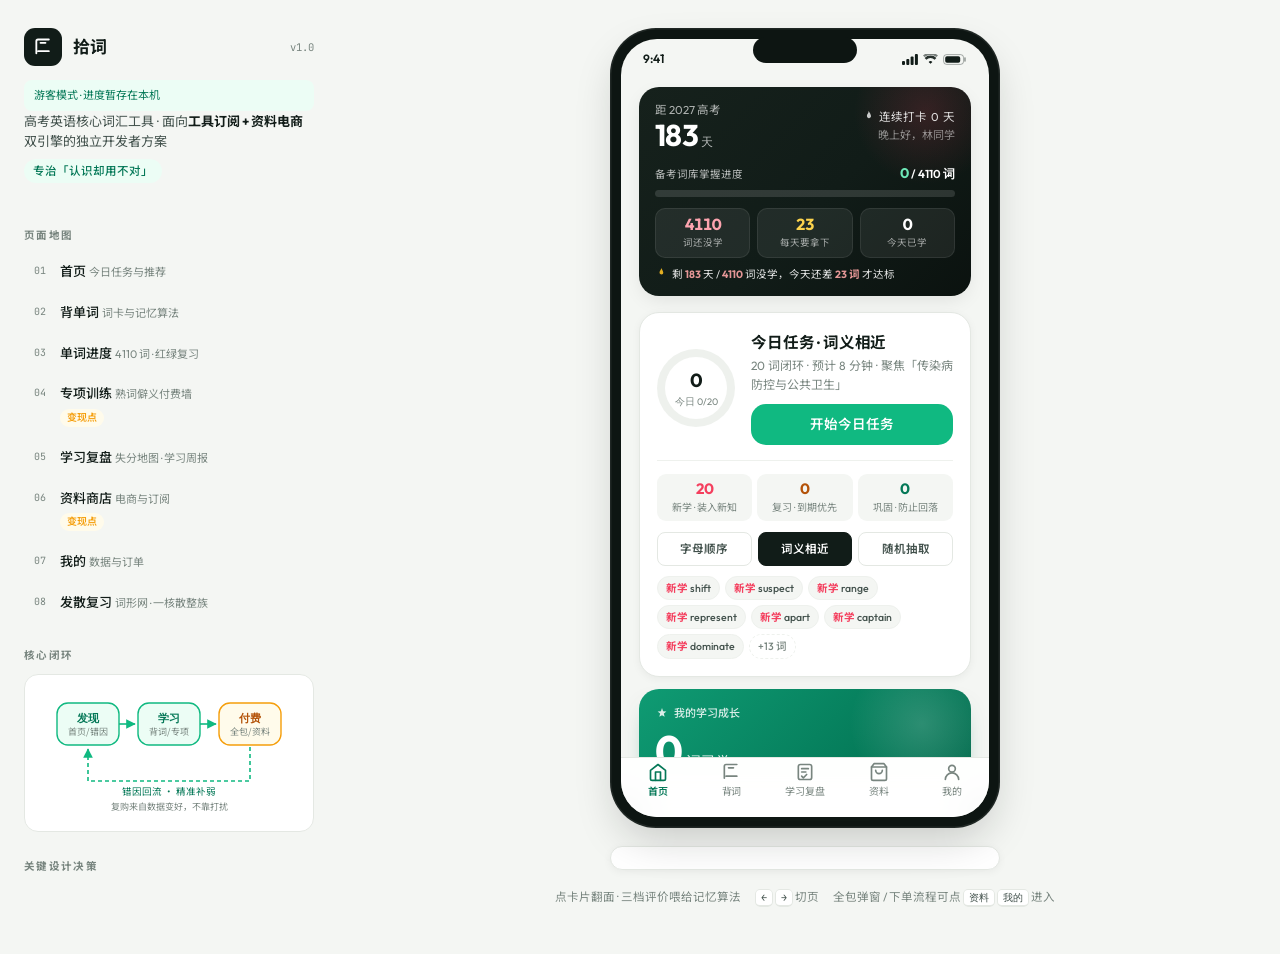
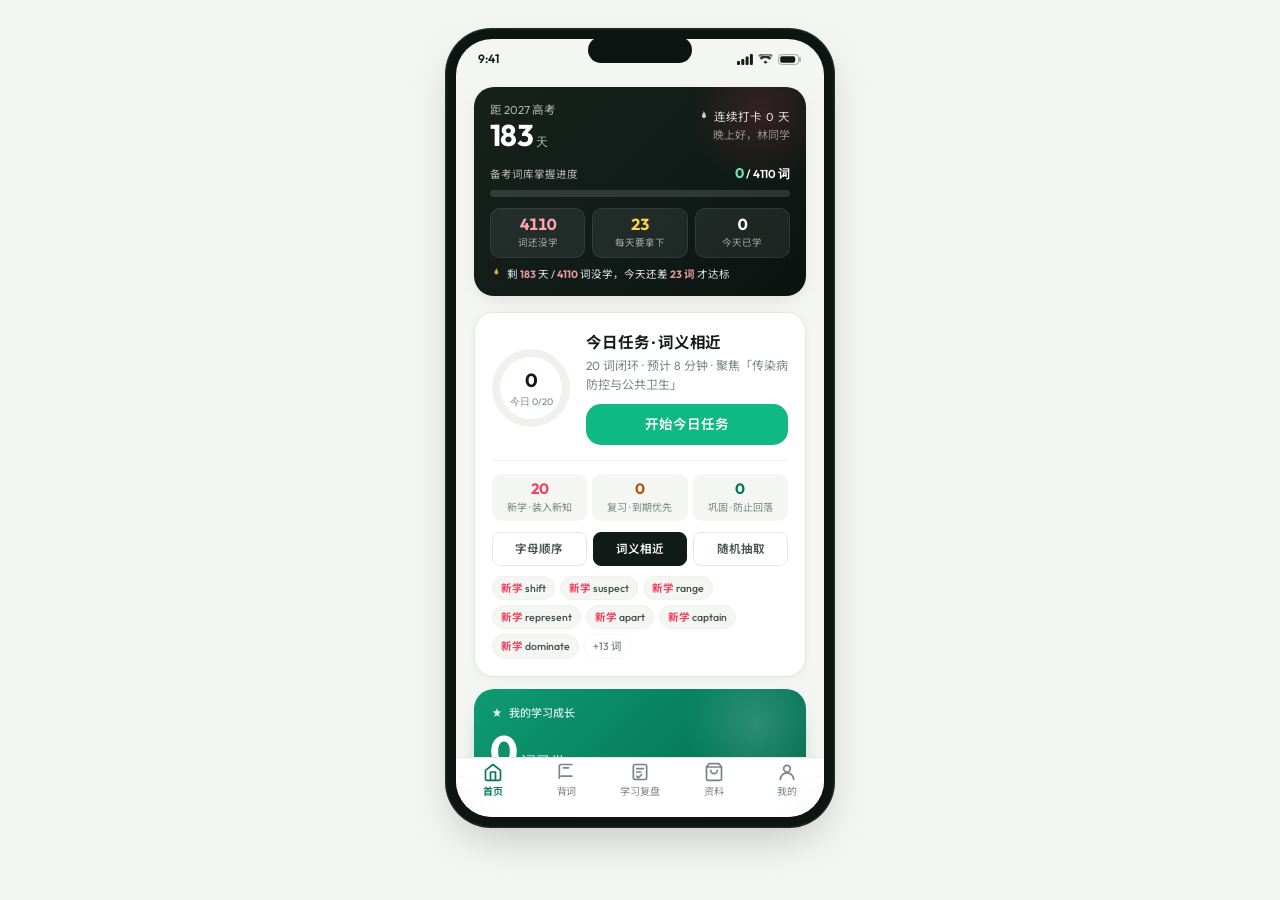
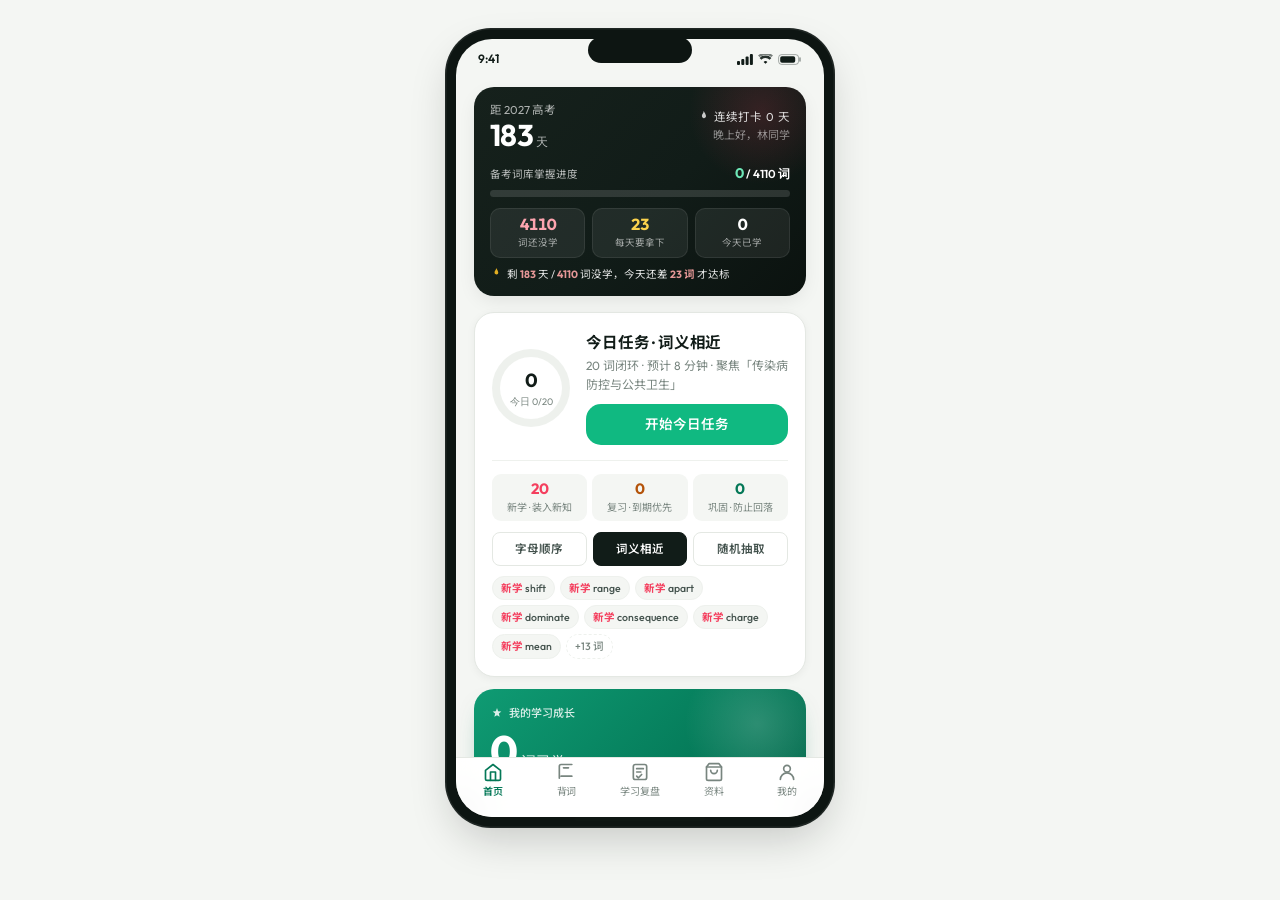
